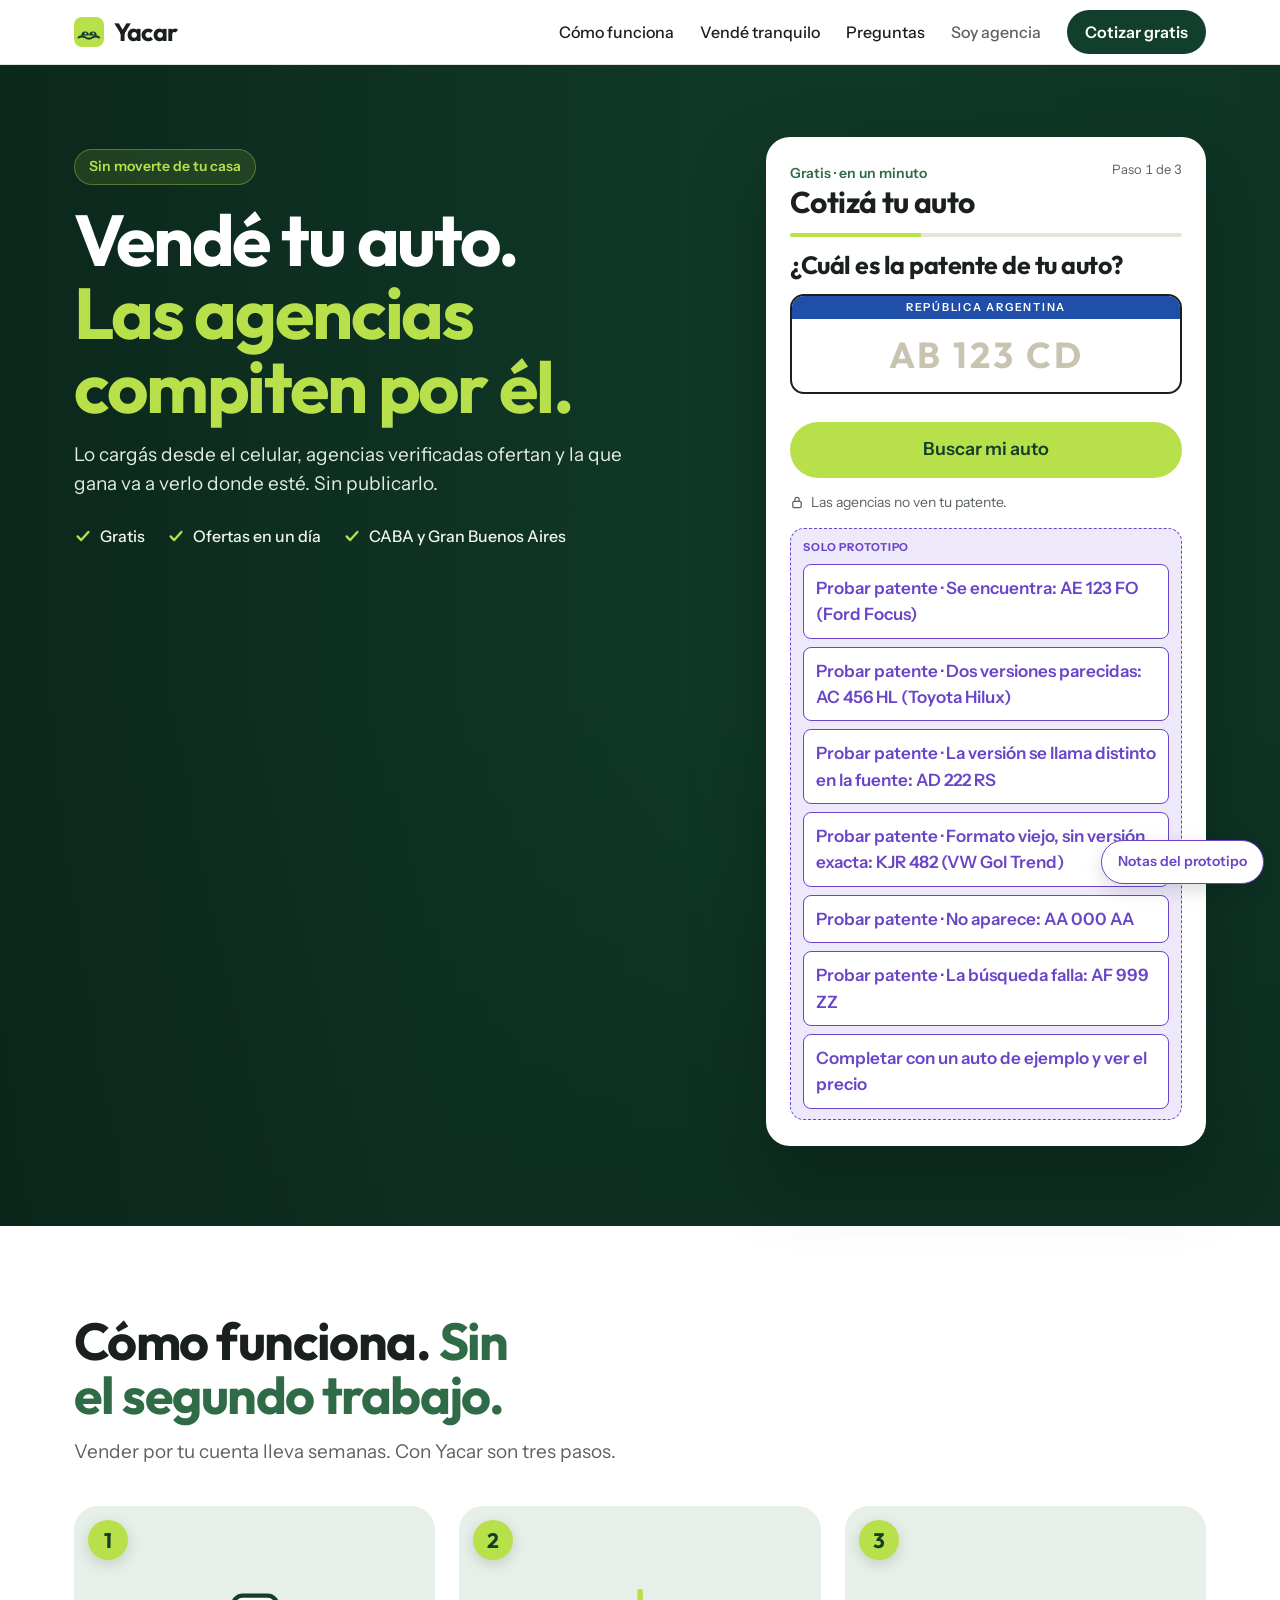
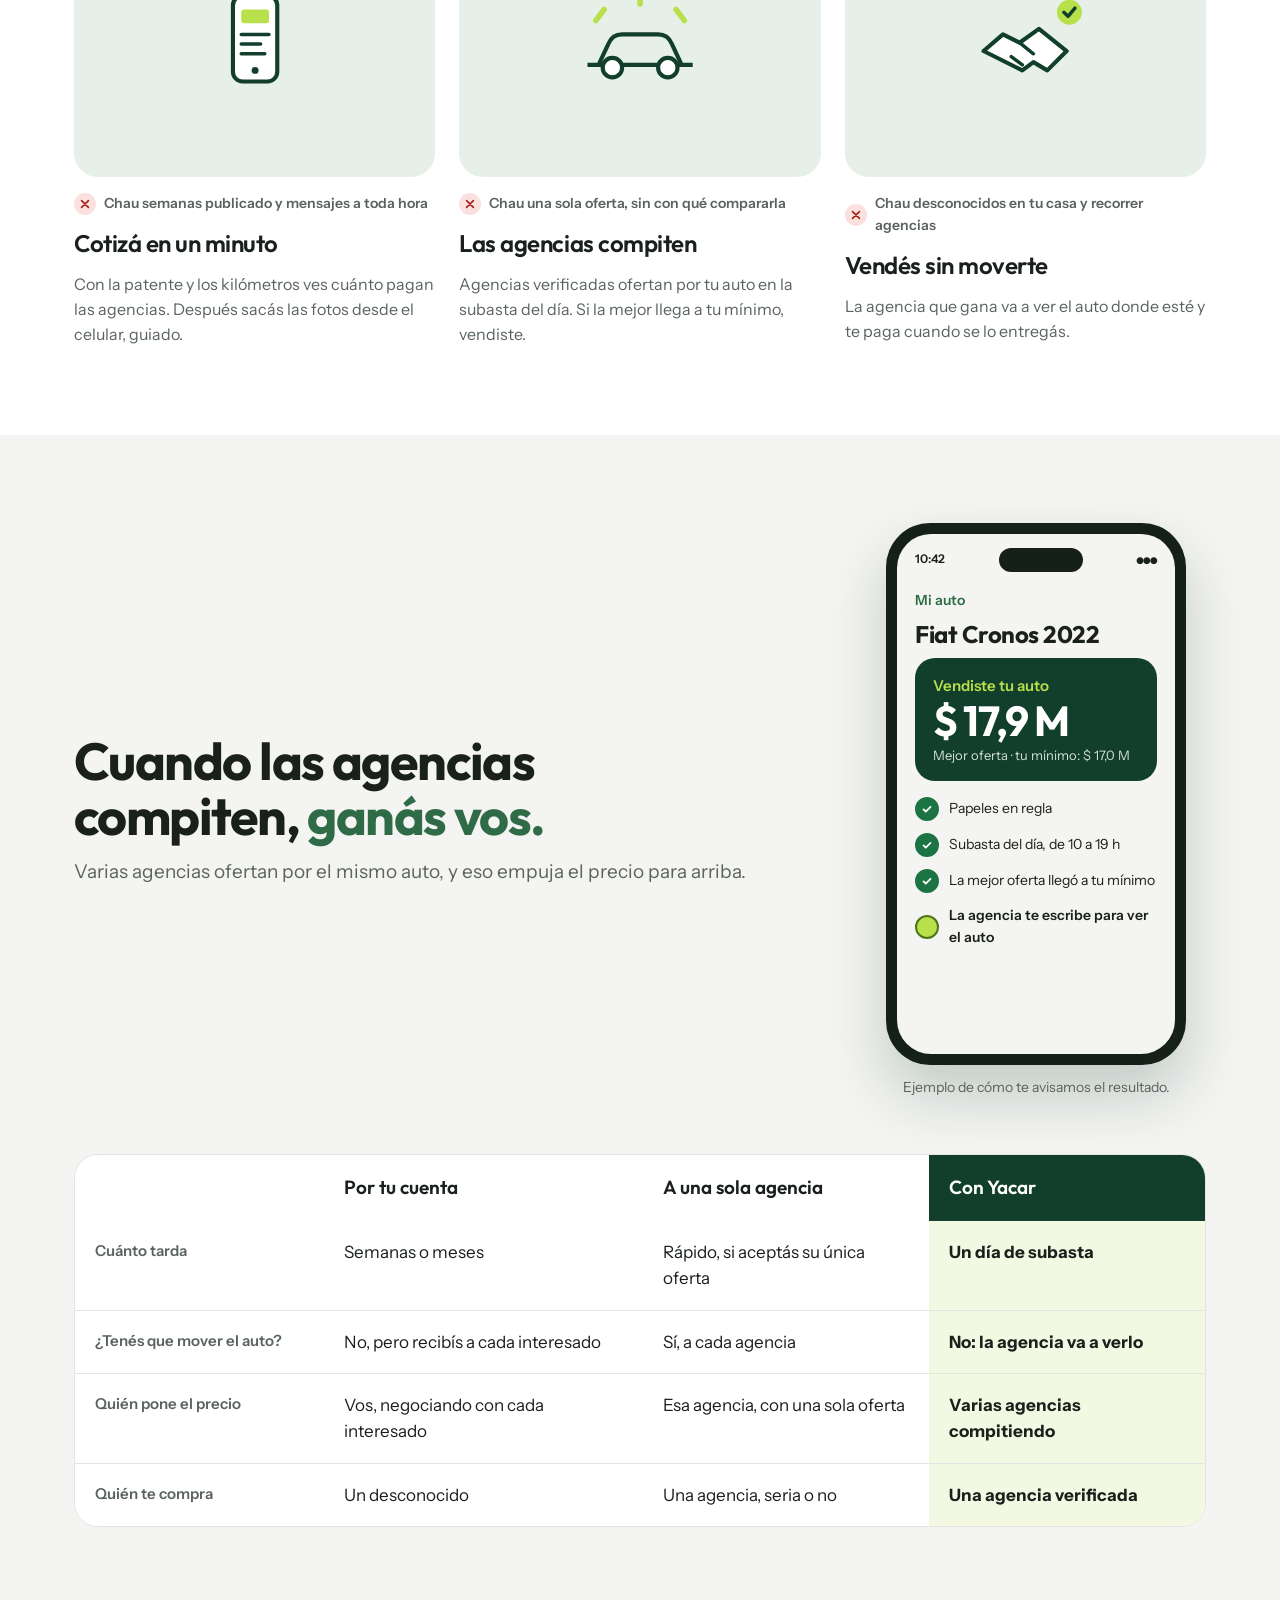
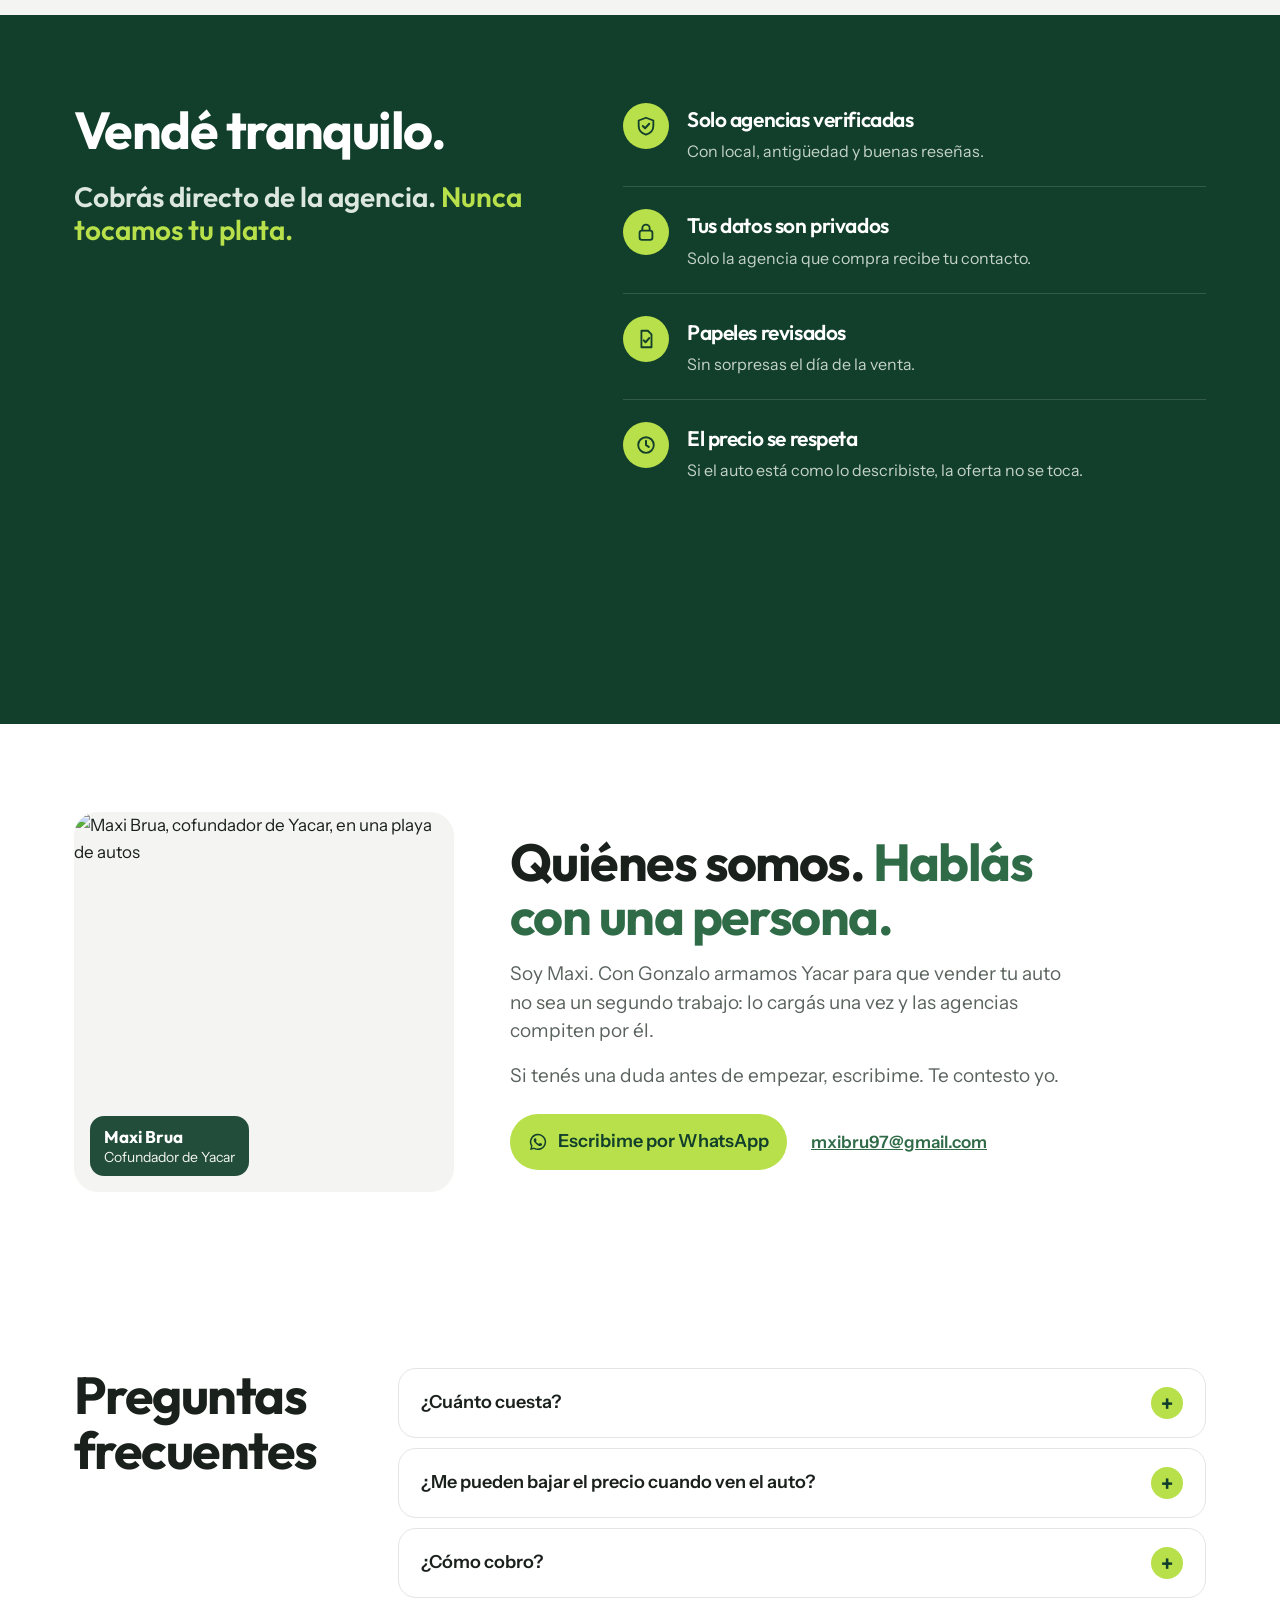
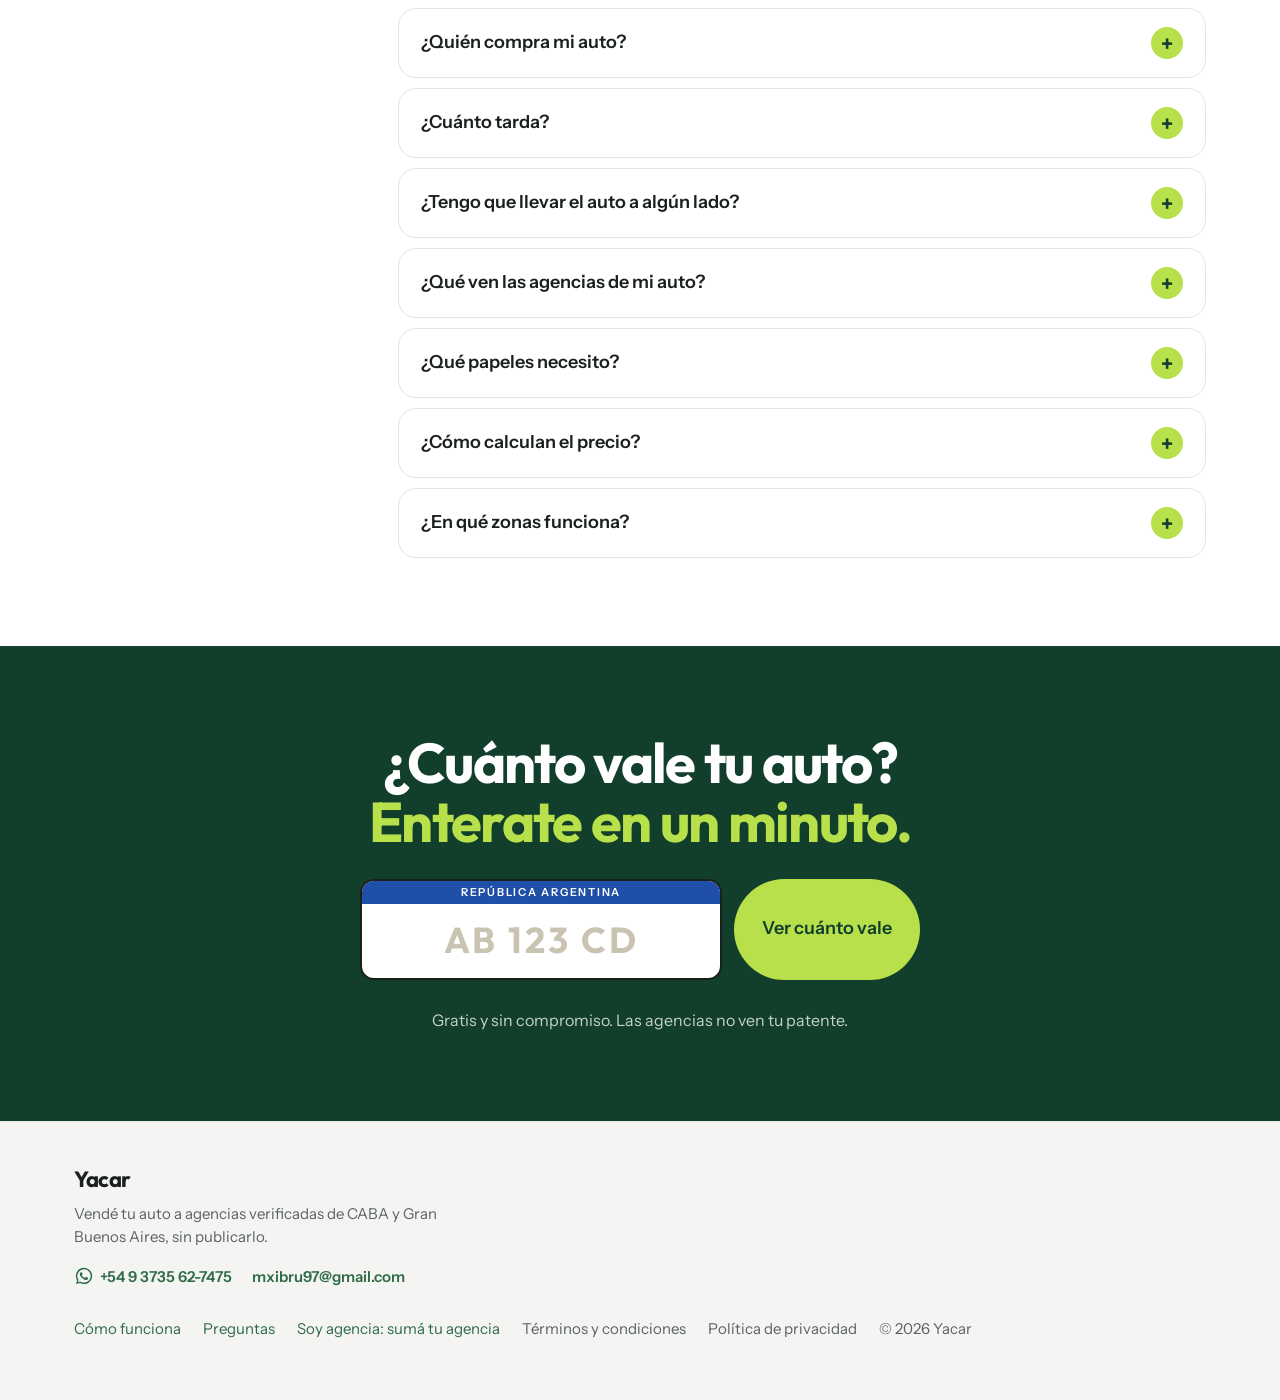
==== public/v2/index.html @ 58138c71 "Web v2 en /v2: fotos aparte, Quiénes somos con contacto, barra fija y medición La v1 (yacar-web.verc" ====
<!doctype html>
<html lang="es">
<head>
<meta charset="utf-8">
<meta name="viewport" content="width=device-width,initial-scale=1,viewport-fit=cover">
<title>Yacar · Vendé tu auto</title>
<!-- 20/10: lo que muestra WhatsApp al mandar el link (og.jpg está en public/ del repo yacar-web, armada con la foto del hero) -->
<meta name="description" content="Cargás tu auto desde el celular, agencias verificadas ofertan y la que gana va a verlo donde esté. Sin publicarlo.">
<meta property="og:type" content="website">
<meta property="og:title" content="Yacar · Vendé tu auto. Las agencias compiten por él.">
<meta property="og:description" content="Cargás tu auto desde el celular, agencias verificadas ofertan y la que gana va a verlo donde esté. Sin publicarlo.">
<meta property="og:image" content="https://yacar-web.vercel.app/og.jpg">
<meta property="og:image:width" content="1200">
<meta property="og:image:height" content="630">
<meta name="twitter:card" content="summary_large_image">
<!-- ARCHIVO ARMADO: lo genera app/build.py juntando app/src/. No editarlo a mano: se pisa en el próximo build. -->
<!-- Web de Yacar (v6, 11/10/2026): vendedor + agencias en un solo archivo. El lado agencias está al final (template tplAg + <yacar-agencias>), se entra con "Soy agencia" (#agencias).
     Web del vendedor (v5, 10/10/2026): una sola página. Inicio = landing (D-28) con el cotizador; "Quiero vender mi auto" sigue con el flujo completo
     (registro, datos, fotos, estado, papeles, revisión, precio, confirmación, Mi auto). Revisión, subasta y ofertas están simuladas.
     Se abre con doble clic. Motor de precios = motor-de-precios/ (Python) y su versión en JavaScript dentro de src/vendedor/vendedor.js. -->
<link rel="preconnect" href="https://fonts.googleapis.com">
<link rel="preconnect" href="https://fonts.gstatic.com" crossorigin>
<link rel="stylesheet" href="https://fonts.googleapis.com/css2?family=Outfit:wght@500;600;700&family=Instrument+Sans:wght@400;500;600&display=swap">
<style>
/* Layout: una sola página. Arriba, banda azul con el titular y la tarjeta del cotizador; debajo, cómo funciona, comparación, seguridad y preguntas.
   Al seguir después del primer precio, la página pasa a modo "carga": encabezado + una tarjeta centrada con la barra de avance.
   Estética: marca Yacar, paleta verde yacaré (11/10/2026): verde oscuro + lima. Desde el 15/10/2026, al estilo de chejefe.com: fondo blanco y gris neutro,
   Outfit para títulos y cifras, Instrument Sans para el texto, botones redondos y tarjetas con esquinas grandes. */
:root{
  color-scheme:light;
  /* 15/10/2026: estética al estilo chejefe.com (pedido de Gonzalo): blanco y gris neutro, Outfit + Instrument Sans, mismos verdes de Yacar */
  --bg:#FFFFFF; --surface:#FFFFFF; --sunk:#F4F4F2; --ink:#1A201C; --muted:#5A635E; --line:#E4E5E1; --field:#CDD0CA;
  --brand:#123F2C; --brand-ink:#F3F5F1; --brand-muted:#C4D3C6; --brand-link:#DCE7DD;
  --accent:#123F2C; --accent-2:#2F6B47; --accent-soft:#E6F0E8;
  --cta:#B8E04A; --cta-ink:#123F2C; --cta-hover:#C9EC66; --mark:#4D7518;
  --ok:#1C7444; --ok-soft:#DDF1E5; --warn:#8A5300; --warn-soft:#FBEBD2; --bad:#A3261B; --bad-soft:#FBE1DE;
  --proto:#6A45C9; --proto-soft:#EEE8FB;
  --f-display:"Outfit","Barlow Semi Condensed",system-ui,sans-serif;
  --f-body:"Instrument Sans",system-ui,"Segoe UI",sans-serif;
  --r:12px; --r-card:24px;
}
*{box-sizing:border-box}
body{margin:0;background:var(--bg);color:var(--ink);font-family:var(--f-body);font-size:17px;line-height:1.55}
h1,h2,h3{font-family:var(--f-display);text-wrap:balance;margin:0;letter-spacing:-.02em}
button,input,select,textarea{font:inherit;color:inherit}
a{color:var(--accent)}a:hover{color:var(--accent-2)}
:focus-visible{outline:3px solid var(--cta);outline-offset:2px}
.wrap{max-width:1180px;margin:0 auto;padding-inline:24px}
@media (max-width:480px){.wrap{padding-inline:16px}}

/* encabezado (15/10): blanco, logo a la izquierda; en el celular, menú */
.site{background:rgba(255,255,255,.96);color:var(--ink);position:sticky;top:0;z-index:40;border-bottom:1px solid var(--line);backdrop-filter:saturate(1.4) blur(8px)}
html{scroll-padding-top:76px}
.site .wrap{min-height:64px;display:flex;align-items:center;justify-content:space-between;gap:12px 28px}
.logo{color:var(--ink);text-decoration:none;display:flex;align-items:center;gap:10px;font-family:var(--f-display);font-weight:700;font-size:25px;letter-spacing:-.02em;min-height:44px}
.logo:hover{color:var(--ink)}
.site nav{display:flex;align-items:center;gap:6px 26px;font-size:16px}
.site nav a{color:var(--ink);text-decoration:none;padding:10px 0;font-weight:500}
.site nav a:hover{color:var(--accent-2)}
.site nav a.soyag{color:var(--muted)}
.site nav a.navcta{background:var(--brand);color:#fff;border-radius:999px;padding:10px 18px;font-weight:600}
.site nav a.navcta:hover{background:var(--accent-2);color:#fff}
.menubtn{display:none;appearance:none;border:1px solid var(--line);background:var(--surface);color:var(--ink);border-radius:999px;width:44px;height:44px;place-items:center;cursor:pointer}
.site .salir{color:var(--ink);font-size:16px;font-weight:500;text-decoration:none;min-height:44px;display:inline-flex;align-items:center;padding:0 16px;border:1px solid var(--line);border-radius:999px}
@media (max-width:860px){
  .menubtn{display:grid}
  body.en-flujo .menubtn{display:none}
  .site nav{position:absolute;left:0;right:0;top:100%;background:var(--surface);border-bottom:1px solid var(--line);box-shadow:0 18px 30px rgba(20,30,25,.08);flex-direction:column;align-items:stretch;gap:0;padding:6px 16px 16px;display:none}
  .site.abierto nav:not([hidden]){display:flex}
  .site nav a{padding:14px 4px;border-bottom:1px solid var(--line);font-size:17px}
  .site nav a.navcta{margin-top:12px;text-align:center;border-bottom:0;padding:14px}
}

/* inicio: foto del auto bajo el verde de Yacar, propuesta de valor arriba y la patente enseguida */
/* 20/10: foto del hero nueva (Gemini, gwyv1p: un vecino con su auto en una calle arbolada) y velo más liviano para que se vea:
   oscuro a la izquierda, donde va el texto, y más claro en el medio, donde está la persona. */
.hero{position:relative;color:#fff;background:linear-gradient(90deg,rgba(10,38,26,.92) 0%,rgba(13,46,32,.78) 34%,rgba(13,46,32,.38) 58%,rgba(13,46,32,.62) 100%),linear-gradient(180deg,rgba(12,42,29,0) 55%,rgba(12,42,29,.75) 100%),var(--fotohero) center 45%/cover no-repeat var(--brand)}
:root{--fotohero:url("/v2/img/hero.jpg")}
.hero .wrap{display:grid;grid-template-columns:minmax(0,1.1fr) minmax(0,440px);grid-template-rows:auto 1fr;grid-template-areas:"copy card" "bajo card";column-gap:56px;align-items:start;padding-block:72px 80px}
.herocopy{grid-area:copy;display:flex;flex-direction:column;gap:18px;padding-top:12px}
#slotHero{grid-area:card;min-width:0}
.herobajo{grid-area:bajo;align-self:start;display:flex;flex-direction:column;gap:14px;margin-top:26px}
.hero-pill{margin:0;align-self:flex-start;font-size:14px;font-weight:600;color:var(--cta);background:rgba(184,224,74,.12);border:1px solid rgba(184,224,74,.35);border-radius:999px;padding:6px 14px}
.hero h1{font-size:clamp(40px,6vw,72px);line-height:1.02;font-weight:700;letter-spacing:-.03em;color:#fff;max-width:13ch}
.hero h1 span{display:block;color:var(--cta)}
.hero-sub{margin:0;font-size:19px;line-height:1.5;color:#E3ECE5;max-width:44ch}
.ticks{list-style:none;margin:0;padding:0;display:flex;flex-wrap:wrap;gap:8px 22px;font-size:16px;font-weight:500;color:#F1F5F2}
.ticks li{display:flex;align-items:center;gap:8px}
.nota24{font-size:14px;color:#C6D4CA;margin:0;max-width:52ch}
@media (max-width:860px){
  .hero{background-image:linear-gradient(180deg,rgba(13,46,32,.84) 0%,rgba(13,46,32,.70) 28%,rgba(12,42,29,.92) 58%,rgba(12,42,29,.97) 100%),var(--fotohero);background-position:center top,24% top;background-size:auto,auto 540px;background-repeat:no-repeat}
  .hero .wrap{grid-template-columns:minmax(0,1fr);grid-template-areas:"copy" "card" "bajo";padding-block:22px 36px;row-gap:18px}
  .herocopy{gap:10px;padding-top:0;text-align:left}
  .hero-pill{font-size:13px;padding:4px 12px}
  .hero h1{font-size:38px;max-width:none}
  .hero-sub{font-size:16px}
  .herobajo{margin-top:6px}
  .cotizador .cot-top h2{display:none}
  .cotizador .cot-top{align-items:center}
}

/* tarjeta de la app (la misma en el inicio y en la carga) */
.card{background:var(--surface);color:var(--ink);border-radius:16px;overflow:hidden;min-width:0;box-shadow:0 24px 60px rgba(4,12,28,.30)}
.flujo .card{box-shadow:0 12px 36px rgba(8,18,40,.10);border:1px solid var(--line)}
.cardtop{display:flex;justify-content:space-between;align-items:center;gap:12px;padding:16px 24px 0;font-size:14px;color:var(--muted);font-variant-numeric:tabular-nums}
.cardtop b{color:var(--ink);font-weight:600}
.prog{height:4px;background:#E7E3D6;margin:12px 24px 0;border-radius:2px;overflow:hidden}
.prog i{display:block;height:100%;background:var(--cta);transition:width .3s}
.flujo{padding-block:32px 64px}
.flujo .wrap{max-width:640px}
.screen{padding:22px 24px 26px;display:flex;flex-direction:column;gap:16px}
.flujo .screen{min-height:460px}
.screen h2{font-size:30px;line-height:1.05;font-weight:700}
.lead{color:var(--muted);margin:0}
.kicker{font-size:12px;letter-spacing:.08em;text-transform:uppercase;color:var(--muted);font-weight:600}

/* botones y campos */
.btn,.cta{appearance:none;border:0;border-radius:var(--r);padding:14px 18px;min-height:48px;font-weight:600;font-size:18px;cursor:pointer;background:var(--cta);color:var(--cta-ink);text-decoration:none;display:inline-flex;align-items:center;justify-content:center;gap:8px}
.btn{width:100%}
.btn:hover,.cta:hover{background:var(--cta-hover);color:var(--cta-ink)}
.btn[disabled]{opacity:.45;cursor:not-allowed}
.btn.sec{background:transparent;color:var(--ink);border:1px solid var(--line);font-size:16px}
.btn.sec:hover{border-color:var(--accent);background:var(--sunk)}
.btn.link{background:none;color:var(--accent-2);padding:6px 0;width:auto;min-height:0;font-size:15px}
.actions{margin-top:auto;display:flex;flex-direction:column;gap:10px}
label.f{display:flex;flex-direction:column;gap:6px;font-weight:500;font-size:15px}
input[type=text],input[type=email],input[type=tel],input[type=number],select{width:100%;padding:12px 14px;border:1px solid var(--field);border-radius:8px;background:var(--surface);font-size:17px;min-height:48px}
input:focus,select:focus,textarea:focus{border-color:var(--accent)}
select:disabled{background:var(--sunk);color:var(--muted)}
.hint{font-size:13px;color:var(--muted);font-weight:400}
.err{font-size:13px;color:var(--bad)}

.cotizador{gap:14px}
.cot-top{display:flex;justify-content:space-between;align-items:flex-start;gap:12px}
.cot-top h2{margin-top:2px}
.miniprog{height:4px;background:#E7E3D6;border-radius:2px;overflow:hidden}
.miniprog i{display:block;height:100%;background:var(--cta);transition:width .3s}
.elegido{display:flex;justify-content:space-between;align-items:center;gap:10px;background:var(--bg);border-radius:8px;padding:6px 12px;font-size:15px}
.elegido span{min-width:0;font-weight:500}
.cotizador h3{font-size:21px;font-weight:600}
/* patente primero (12/10): el campo es una patente Mercosur y el auto encontrado va en una tarjeta */
.placa{display:block;border:2.5px solid var(--ink);border-radius:10px;overflow:hidden;background:var(--surface);cursor:text}
.placa:focus-within{border-color:var(--accent-2);box-shadow:0 0 0 3px var(--accent-soft)}
.placa .banda{display:block;background:#1F4FA8;color:#fff;font-size:11px;letter-spacing:.16em;text-align:center;padding:3px 0;font-weight:600}
.placa input[type=text]{border:0;border-radius:0;outline:0;min-height:0;padding:8px 10px 10px;text-align:center;font-family:var(--f-display);font-weight:700;font-size:40px;letter-spacing:.12em;text-transform:uppercase;color:var(--ink);background:transparent}
.placa input::placeholder{color:#C9C3B2}
.placa input[readonly]{color:var(--muted)}
.privacidad{display:flex;gap:7px;align-items:flex-start;margin:0;font-size:14px}
.privacidad svg{flex:none;margin-top:3px}
.pat-auto{display:flex;gap:12px;align-items:center;background:var(--bg);border-radius:12px;padding:12px 14px}
.pat-auto .ic{width:46px;height:46px;border-radius:50%;background:var(--brand);display:grid;place-items:center;flex:none}
.pat-auto b{display:block;font-family:var(--f-display);font-size:22px;font-weight:700;line-height:1.1}
.pat-auto small{display:block;color:var(--muted);font-size:15px;margin-top:2px}
.qcard .btn.sec{padding-block:12px}   /* la clase .sec de las secciones del inicio le agrega 48px arriba y abajo */
.opciones{display:grid;grid-template-columns:repeat(2,minmax(0,1fr));gap:8px}
.opciones .chip{width:100%;text-align:left;align-self:stretch;font-size:16px}
.opciones.largas{max-height:340px;overflow-y:auto;padding-right:4px}
.opciones.anios{grid-template-columns:repeat(4,minmax(0,1fr))}
.opciones.anios .chip{text-align:center;font-variant-numeric:tabular-nums;padding-inline:4px}
.opciones.lista{grid-template-columns:minmax(0,1fr);max-height:340px;overflow-y:auto;padding-right:4px}
.opciones.lista .chip{font-size:15px}
/* tarjetas de preguntas (v5.2) */
.qscreen{gap:14px}
.qhead{display:flex;justify-content:space-between;align-items:center;gap:12px}
.qdots{display:flex;gap:6px}
.qdots i{flex:1;height:5px;border-radius:3px;background:var(--line);transition:background .3s}
.qdots i.on{background:var(--cta)}
.qdots i.now{background:var(--brand)}
.qcard{display:flex;flex-direction:column;gap:14px}
.qcard h3{font-size:25px;font-weight:700;line-height:1.15}
.qops{display:flex;flex-direction:column;gap:10px}
.qopt{appearance:none;text-align:left;border:1.5px solid var(--line);background:var(--surface);border-radius:12px;padding:14px 16px;min-height:54px;font-size:17px;font-weight:500;cursor:pointer;display:flex;align-items:center;justify-content:space-between;gap:12px;transition:border-color .15s,background .15s,transform .1s}
@media (hover:hover){body:not(.quieto) .qopt:hover{border-color:var(--accent)}}
.qopt:active{transform:scale(.99)}
.qopt.sel{border-color:var(--accent);background:var(--accent-soft)}
.qopt.sel::after{content:"";flex:none;width:22px;height:22px;border-radius:50%;background:var(--cta) url("data:image/svg+xml,%3Csvg xmlns='http://www.w3.org/2000/svg' viewBox='0 0 20 20'%3E%3Cpath d='M5 10.5l3.2 3.2L15 7' stroke='%23123F2C' stroke-width='2.4' fill='none' stroke-linecap='round' stroke-linejoin='round'/%3E%3C/svg%3E") center/16px no-repeat}
.qops.largas{display:grid;grid-template-columns:repeat(2,minmax(0,1fr));max-height:360px;overflow-y:auto;padding-right:4px}
.qops.largas .qopt{font-size:15px;min-height:48px;padding:10px 12px}
.qextra{display:flex;flex-direction:column;gap:10px;border-top:1px solid var(--line);padding-top:14px}
.entra-fwd{animation:entraFwd .38s cubic-bezier(.2,.7,.2,1) both}
.entra-back{animation:entraBack .38s cubic-bezier(.2,.7,.2,1) both}
.sale-fwd{animation:saleFwd .2s ease-in forwards}
.sale-back{animation:saleBack .2s ease-in forwards}
@keyframes saleFwd{to{opacity:0;transform:translateX(-36px)}}
@keyframes saleBack{to{opacity:0;transform:translateX(36px)}}
.entra-fade{animation:entraFade .35s ease both}
@keyframes entraFwd{from{opacity:0;transform:translateX(40px)}to{opacity:1;transform:none}}
@keyframes entraBack{from{opacity:0;transform:translateX(-40px)}to{opacity:1;transform:none}}
@keyframes entraFade{from{opacity:0;transform:translateY(8px)}to{opacity:1;transform:none}}
/* carga del precio (v5.2) */
.cargando{min-height:380px;justify-content:center;align-items:center;text-align:center;gap:18px}
.cargando h2{font-size:28px}
.ruta{width:min(240px,80%);height:40px;position:relative;border-bottom:3px dashed var(--field)}
.autito{position:absolute;bottom:-3px;left:0;animation:manejar 1.3s ease-in-out infinite alternate}
@keyframes manejar{from{left:0}to{left:calc(100% - 46px)}}
.pasoscarga{list-style:none;margin:0;padding:0;display:flex;flex-direction:column;gap:10px;text-align:left}
.pasoscarga li{display:flex;align-items:center;gap:10px;font-size:16px;opacity:0;animation:aparece .45s ease forwards}
.pasoscarga li::before{content:"";flex:none;width:20px;height:20px;border-radius:50%;background:var(--cta) url("data:image/svg+xml,%3Csvg xmlns='http://www.w3.org/2000/svg' viewBox='0 0 20 20'%3E%3Cpath d='M5 10.5l3.2 3.2L15 7' stroke='%23123F2C' stroke-width='2.4' fill='none' stroke-linecap='round' stroke-linejoin='round'/%3E%3C/svg%3E") center/14px no-repeat}
@keyframes aparece{from{opacity:0;transform:translateY(6px)}to{opacity:1;transform:none}}
.barracarga{width:min(260px,85%);height:6px;border-radius:3px;background:#E7E3D6;overflow:hidden}
.barracarga i{display:block;height:100%;width:0;background:var(--cta);animation:llenar 4.2s ease-out forwards}
@keyframes llenar{to{width:100%}}
@media (prefers-reduced-motion:reduce){.sale-fwd,.sale-back,.entra-fwd,.entra-back,.entra-fade,.autito{animation:none}.pasoscarga li{opacity:1;animation:none}.barracarga i{animation:none;width:100%}}
/* precio */
.range{background:var(--sunk);border:1px solid var(--line);border-radius:12px;padding:16px;display:flex;flex-direction:column;gap:12px}
.range .nums{display:flex;justify-content:space-between;align-items:baseline;gap:8px;font-family:var(--f-display);font-weight:700;font-size:26px;font-variant-numeric:tabular-nums}
.range .nums small{font-family:var(--f-body);font-size:12px;color:var(--muted);font-weight:500;display:block}
.track{position:relative;height:12px;border-radius:6px;background:var(--line)}
.track .ghost{position:absolute;top:0;bottom:0;border-radius:6px;background:var(--accent-soft)}
.track .band{position:absolute;top:0;bottom:0;border-radius:6px;background:var(--cta);transition:left .5s,width .5s}
.track .pin{position:absolute;top:-5px;width:3px;height:22px;background:var(--ink);border-radius:2px}
.phrase{font-size:17px;margin:0}
.fine{font-size:13px;color:var(--muted);margin:0}
.meter{display:flex;gap:4px}
.meter i{flex:1;height:6px;border-radius:3px;background:var(--line)}
.meter i.on{background:var(--cta)}
.sug{font-family:var(--f-display);font-weight:700;font-size:52px;line-height:1;font-variant-numeric:tabular-nums;color:var(--accent)}
details.why{border-top:1px solid var(--line);padding-top:10px}
details.why summary{cursor:pointer;color:var(--accent-2);font-weight:600;font-size:15px}
details.why p{font-size:14px;color:var(--muted);margin:.5em 0 0}

/* fotos */
.grid2{display:grid;grid-template-columns:repeat(2,minmax(0,1fr));gap:10px}
@media (min-width:560px){.flujo .grid2{grid-template-columns:repeat(3,minmax(0,1fr))}}
.shot{position:relative;border:1.5px dashed var(--field);border-radius:10px;aspect-ratio:4/3;max-width:100%;display:flex;flex-direction:column;justify-content:flex-end;padding:8px;overflow:hidden;background:var(--sunk);cursor:pointer}
.shot:hover{border-color:var(--accent)}
.shot.done{border-style:solid;border-color:var(--ok)}
.shot img,.shot svg.ph{position:absolute;inset:0;width:100%;height:100%;object-fit:cover}
.shot b{position:relative;font-size:13px;background:var(--surface);padding:2px 6px;border-radius:5px;align-self:flex-start}
.shot em{position:relative;font-style:normal;font-size:11px;color:var(--muted);background:var(--surface);padding:0 6px;border-radius:5px;align-self:flex-start;margin-top:3px}
.shot input{position:absolute;inset:0;opacity:0;cursor:pointer}
.ok-tag{position:absolute;top:6px;right:6px;background:var(--ok);color:var(--surface);border-radius:50%;width:22px;height:22px;display:grid;place-items:center;font-size:13px;font-weight:700}

/* preguntas */
.q{border:1px solid var(--line);border-radius:12px;padding:14px;display:flex;flex-direction:column;gap:10px}
.q.ans{border-color:var(--accent)}
.q h3{font-size:20px;font-weight:600}
.opt{display:flex;gap:10px;align-items:flex-start;padding:11px 12px;border:1px solid var(--line);border-radius:8px;cursor:pointer}
@media (hover:hover){body:not(.quieto) .opt:hover{border-color:var(--accent)}}
.opt input{margin-top:4px;accent-color:var(--accent)}
.opt:has(input:checked){border-color:var(--accent);background:var(--accent-soft)}
.cnt{display:flex;align-items:center;justify-content:space-between;gap:10px;padding:6px 0}
.cnt span{min-width:0}
.stepper{display:flex;align-items:center;gap:6px;flex:none}
.stepper button{width:40px;height:40px;border-radius:8px;border:1px solid var(--line);background:var(--surface);cursor:pointer;font-weight:700}
.stepper output{width:22px;text-align:center;font-variant-numeric:tabular-nums;font-weight:600}
.chip{align-self:flex-start;border:1px solid var(--line);background:var(--surface);border-radius:8px;padding:9px 14px;min-height:44px;font-size:15px;font-weight:500;cursor:pointer}
@media (hover:hover){body:not(.quieto) .chip:hover{border-color:var(--accent);background:var(--sunk)}}
.chip[aria-pressed="true"]{background:var(--accent-soft);border-color:var(--accent);color:var(--ink)}
.count{font-size:13px;color:var(--muted);font-variant-numeric:tabular-nums}
.sub{border-left:3px solid var(--accent-soft);padding-left:12px;display:flex;flex-direction:column;gap:8px}
.sub-t{margin:0;font-size:14px;font-weight:600}
textarea{width:100%;padding:12px;border:1px solid var(--field);border-radius:8px;background:var(--surface);font-size:16px;min-height:72px;resize:vertical}
.dmg{border-top:1px solid var(--line);padding-top:10px;display:flex;flex-direction:column;gap:8px}
.dmg .top{display:flex;justify-content:space-between;gap:10px;align-items:center}
.row2{display:grid;grid-template-columns:repeat(2,minmax(0,1fr));gap:8px}
.chips{display:flex;flex-wrap:wrap;gap:8px}
.check{display:flex;gap:10px;align-items:flex-start;font-size:15px}
.check input{margin-top:4px;width:18px;height:18px;accent-color:var(--accent);flex:none}
.money{display:flex;align-items:center;border:1px solid var(--field);border-radius:8px;overflow:hidden;background:var(--surface)}
.money span{padding:0 12px;color:var(--muted)}
.money input{border:0;border-radius:0}

/* avisos */
.note{border-radius:10px;padding:12px 14px;font-size:15px;margin:0}
.note.ok{background:var(--ok-soft)}
.note.warn{background:var(--warn-soft)}
.note.bad{background:var(--bad-soft)}
.note.info{background:var(--accent-soft)}

/* ficha y pasos */
.ficha{border:1px solid var(--line);border-radius:12px;overflow:hidden}
.ficha header{background:var(--sunk);padding:10px 14px;display:flex;justify-content:space-between;gap:8px;font-size:13px;color:var(--muted)}
.ficha dl{margin:0;padding:10px 14px;display:grid;grid-template-columns:auto 1fr;gap:6px 14px;font-size:15px}
.ficha dt{color:var(--muted)}
.ficha dd{margin:0;min-width:0}
.odo{display:inline-flex;gap:2px;font-family:var(--f-display);font-weight:600;font-variant-numeric:tabular-nums}
.odo b{background:var(--ink);color:var(--surface);border-radius:3px;padding:0 4px;font-weight:600}
.steps3{display:grid;gap:12px;margin:0;padding:0;list-style:none;counter-reset:s}
.steps3 li{display:grid;grid-template-columns:32px 1fr;gap:12px;align-items:start}
.steps3 li::before{counter-increment:s;content:counter(s);width:32px;height:32px;border-radius:50%;background:var(--brand);color:var(--cta);display:grid;place-items:center;font-weight:700;font-family:var(--f-display);font-size:16px}
.tl{list-style:none;margin:0;padding:0;display:flex;flex-direction:column}
.tl li{display:grid;grid-template-columns:22px 1fr;gap:12px;padding-bottom:16px;position:relative}
.tl li::before{content:"";width:14px;height:14px;border-radius:50%;border:2px solid var(--line);background:var(--surface);margin-top:5px;z-index:1}
.tl li::after{content:"";position:absolute;left:8px;top:21px;bottom:0;width:2px;background:var(--line)}
.tl li:last-child::after{display:none}
.tl li.done::before{background:var(--ok);border-color:var(--ok)}
.tl li.now::before{border-color:var(--mark);background:var(--cta)}
.tl b{display:block}
.tl small{color:var(--muted)}

/* simulaciones del prototipo */
.proto{border:1.5px dashed var(--proto);background:var(--proto-soft);border-radius:10px;padding:10px 12px;display:flex;flex-direction:column;gap:8px}
.proto .tag{font-size:11px;letter-spacing:.08em;text-transform:uppercase;color:var(--proto);font-weight:700}
.proto button{appearance:none;border:1px solid var(--proto);background:var(--surface);color:var(--proto);border-radius:8px;padding:10px 12px;font-weight:600;cursor:pointer;text-align:left}

/* secciones del inicio (15/10): títulos grandes, tarjetas blancas con borde fino y esquinas redondeadas */
.sec{padding-block:88px}
.sec.gris{background:var(--sunk)}
.sec h2.big{font-size:clamp(32px,4.4vw,52px);font-weight:700;line-height:1.05;letter-spacing:-.03em;max-width:20ch}
.sec h2.big span{color:var(--accent-2)}
.sec .intro{display:flex;flex-direction:column;gap:14px;max-width:720px;margin-bottom:40px}
.sec .intro p{margin:0;color:var(--muted);font-size:19px}
.problema h2.big{margin-bottom:40px;max-width:16ch}
.tarjetas{display:grid;grid-template-columns:repeat(3,minmax(0,1fr));gap:18px}
.tarjetas.cuatro{grid-template-columns:repeat(4,minmax(0,1fr))}
.tarj{background:var(--surface);border:1px solid var(--line);border-radius:var(--r-card);padding:26px 24px;display:flex;flex-direction:column;gap:10px}
.tarj .ico{width:46px;height:46px;border-radius:50%;background:var(--sunk);color:var(--brand);display:grid;place-items:center;margin-bottom:8px}
.gris .tarj .ico{background:var(--accent-soft)}
.tarj h3{font-size:20px;font-weight:600;letter-spacing:-.01em}
.tarj p{margin:0;color:var(--muted);font-size:16px}
.pasos{list-style:none;margin:0;padding:0;display:grid;grid-template-columns:repeat(3,minmax(0,1fr));gap:18px}
.pasos li{background:var(--surface);border:1px solid var(--line);border-radius:var(--r-card);padding:30px 26px;display:flex;flex-direction:column;gap:10px}
.pasos .n{font-family:var(--f-display);font-weight:700;font-size:56px;line-height:1;letter-spacing:-.04em;color:var(--brand);margin-bottom:12px}
.pasos h3{font-size:22px;font-weight:600}
.pasos p{margin:0;color:var(--muted);font-size:16px}
/* la subasta: texto + celular de ejemplo */
.subasta{display:grid;grid-template-columns:minmax(0,1fr) 340px;gap:24px 64px;align-items:center;margin-bottom:56px}
.subasta .intro{margin-bottom:0}
.celu{margin:0;display:flex;flex-direction:column;align-items:center;gap:12px}
.celu figcaption{font-size:14px;color:var(--muted)}
.celu-marco{width:300px;border-radius:44px;background:#16201B;padding:11px;box-shadow:0 30px 60px rgba(18,63,44,.22)}
.celu-pant{background:var(--sunk);border-radius:34px;padding:14px 18px 22px;display:flex;flex-direction:column;gap:10px;min-height:520px}
.celu-top{display:flex;justify-content:space-between;align-items:center;font-size:12px;font-weight:600;color:var(--ink)}
.celu-isla{width:84px;height:24px;border-radius:999px;background:#16201B}
.celu-top span:last-child{letter-spacing:-.1em;font-size:9px}
.celu-k{margin:8px 0 0;font-size:14px;font-weight:600;color:var(--accent-2)}
.celu-auto{margin:0;font-family:var(--f-display);font-size:24px;font-weight:700;letter-spacing:-.02em;line-height:1.1}
.celu-ok{background:var(--brand);color:#fff;border-radius:20px;padding:16px 18px;display:flex;flex-direction:column;gap:2px}
.celu-ok b{font-size:15px;font-weight:600;color:var(--cta)}
.celu-num{font-family:var(--f-display);font-size:42px;font-weight:700;letter-spacing:-.03em;line-height:1.05}
.celu-ok small{font-size:13px;color:#D3E0D6}
.celu-tl{list-style:none;margin:6px 0 0;padding:0;display:flex;flex-direction:column;gap:12px;font-size:14px}
.celu-tl li{display:flex;align-items:center;gap:10px}
.celu-tl li::before{content:"";flex:none;width:20px;height:20px;border-radius:50%;border:2px solid var(--line);background:var(--surface)}
.celu-tl li.hecho::before{background:var(--ok) url("data:image/svg+xml,%3Csvg xmlns='http://www.w3.org/2000/svg' viewBox='0 0 20 20'%3E%3Cpath d='M5 10.5l3.2 3.2L15 7' stroke='white' stroke-width='2.6' fill='none' stroke-linecap='round' stroke-linejoin='round'/%3E%3C/svg%3E") center/14px no-repeat;border-color:var(--ok)}
.celu-tl li.ahora{font-weight:600}
.celu-tl li.ahora::before{background:var(--cta);border-color:var(--mark)}
/* comparación */
.tablabox{overflow-x:auto;border:1px solid var(--line);border-radius:var(--r-card)}
table.cmp{border-collapse:collapse;width:100%;min-width:720px;background:var(--surface)}
table.cmp th,table.cmp td{text-align:left;padding:18px 20px;border-bottom:1px solid var(--line);vertical-align:top}
table.cmp tr:last-child th,table.cmp tr:last-child td{border-bottom:0}
table.cmp thead th{font-family:var(--f-display);font-size:19px;font-weight:600}
table.cmp tbody th{font-weight:600;color:var(--muted);font-size:15px;width:22%}
table.cmp .us{background:#F2F8E2}
table.cmp thead th.us{background:var(--brand);color:#fff}
@media (max-width:720px){
  .tablabox{overflow:visible;border:0;border-radius:0}
  table.cmp,table.cmp tbody,table.cmp tr,table.cmp th,table.cmp td{display:block;width:auto;min-width:0}
  table.cmp{background:transparent}
  table.cmp thead{display:none}
  table.cmp tr{background:var(--surface);border:1px solid var(--line);border-radius:20px;overflow:hidden;margin-bottom:14px}
  table.cmp tbody th{width:auto;font-family:var(--f-display);font-size:20px;font-weight:600;color:var(--ink);padding:16px 18px 8px;border:0}
  table.cmp td{display:grid;grid-template-columns:minmax(0,6.5em) minmax(0,1fr);gap:14px;padding:12px 18px;border:0;border-top:1px solid var(--line)}
  table.cmp td::before{content:attr(data-label);color:var(--muted);font-size:14px;font-weight:600}
  table.cmp td.us::before{color:var(--ink)}
  table.cmp tr:last-child th,table.cmp tr:last-child td{border-bottom:0}
}
table.cmp .matiz{display:block;font-size:14px;font-weight:400;color:var(--muted);margin-top:4px}
.notatabla{margin:14px 0 0;font-size:14px;color:var(--muted);max-width:70ch}
.plata{margin:24px 0 0;background:var(--surface);border:1px solid var(--line);border-radius:var(--r-card);padding:20px 24px;font-size:18px}
/* preguntas frecuentes */
.faqs{display:flex;flex-wrap:wrap;gap:32px 64px}
.faqs h2{flex:1 1 260px}
.faqs .lista{flex:999 1 560px;min-width:0;display:flex;flex-direction:column;gap:10px}
details.faq{border:1px solid var(--line);border-radius:18px;padding:18px 22px;background:var(--surface)}
details.faq summary{cursor:pointer;font-weight:600;font-size:18px;list-style:none;display:flex;justify-content:space-between;align-items:center;gap:16px;min-height:28px}
details.faq summary::-webkit-details-marker{display:none}
details.faq summary::after{content:"+";font-family:var(--f-display);font-size:26px;font-weight:500;line-height:1;color:var(--accent-2);transition:transform .3s ease;flex:none}
details.faq[open] summary::after{transform:rotate(45deg)}
details.faq summary:hover{color:var(--accent-2)}
details.faq p{overflow:hidden}
details.faq p{margin:10px 0 0;color:var(--muted);max-width:68ch}
/* cierre en verde */
.cierre{background:var(--brand);color:var(--brand-ink)}
.cierre .wrap{padding-block:88px;display:flex;flex-direction:column;align-items:center;text-align:center;gap:28px}
.cierre h2{font-size:clamp(34px,5vw,56px);font-weight:700;line-height:1.04;letter-spacing:-.03em;color:#FFFFFF}
.cierre h2 span{color:var(--cta);display:block}
.cierre .cta{border-radius:999px;padding:16px 30px;font-size:18px}
.cierre .lema{margin:-12px 0 0;font-size:18px;color:#FFFFFF;opacity:.85}
/* pie */
.pie{background:var(--sunk);border-top:1px solid var(--line)}
.pie .wrap{padding-block:40px 56px;display:flex;flex-wrap:wrap;justify-content:space-between;gap:20px 40px;font-size:15px;color:var(--muted)}
.pie p{margin:0}
.pie-marca{display:flex;flex-direction:column;gap:6px;max-width:40ch}
.logo-pie{font-family:var(--f-display);font-weight:700;font-size:22px;color:var(--ink);letter-spacing:-.02em}
.pie-links{display:flex;flex-wrap:wrap;gap:6px 22px;align-items:center}
.pie-links a{color:var(--ink);text-decoration:none;min-height:32px;display:inline-flex;align-items:center}
.pie-links a:hover{color:var(--accent-2)}
@media (max-width:980px){.tarjetas.cuatro{grid-template-columns:repeat(2,minmax(0,1fr))}}
@media (max-width:860px){
  .sec{padding-block:56px}
  .sec .intro{margin-bottom:28px}
  .sec .intro p{font-size:17px}
  .problema h2.big{margin-bottom:28px}
  .tarjetas,.tarjetas.cuatro,.pasos{grid-template-columns:minmax(0,1fr);gap:12px}
  .tarj{padding:22px 20px}
  .pasos li{padding:24px 22px}
  .pasos .n{font-size:46px;margin-bottom:6px}
  .subasta{grid-template-columns:minmax(0,1fr);margin-bottom:36px}
  .cierre .wrap{padding-block:64px}
}

/* panel de notas del prototipo (para validar; no es parte de la web) */
.protobtn{position:fixed;right:16px;bottom:calc(16px + env(safe-area-inset-bottom,0px));z-index:20;border:1.5px solid var(--proto);background:var(--surface);color:var(--proto);border-radius:999px;padding:10px 16px;font-weight:600;font-size:14px;cursor:pointer;box-shadow:0 6px 18px rgba(8,18,40,.15)}
.notas{position:fixed;right:16px;bottom:calc(68px + env(safe-area-inset-bottom,0px));z-index:20;width:min(420px,calc(100vw - 32px));max-height:calc(100vh - 110px);overflow:auto;background:var(--surface);border:1.5px solid var(--proto);border-radius:14px;padding:18px;display:flex;flex-direction:column;gap:12px;box-shadow:0 18px 44px rgba(8,18,40,.22)}
.notas h2{font-size:22px}
.notas h3{font-size:12px;font-family:var(--f-body);letter-spacing:.08em;text-transform:uppercase;color:var(--muted);font-weight:600;margin-bottom:6px}
.notas ul{margin:0;padding-left:18px;display:flex;flex-direction:column;gap:6px;font-size:15px}
.notas .ids{display:flex;flex-wrap:wrap;gap:6px}
.notas .ids span{font-size:12px;font-weight:600;background:var(--proto-soft);color:var(--ink);border-radius:5px;padding:2px 7px}
.notas .top{display:flex;justify-content:space-between;gap:10px;align-items:center}
.jump{display:flex;flex-wrap:wrap;gap:6px}
.jump button{border:1px solid var(--line);background:var(--sunk);border-radius:6px;padding:6px 9px;font-size:13px;cursor:pointer}
.jump button[aria-current="step"]{background:var(--cta);color:var(--cta-ink);border-color:var(--cta)}
.reset{border:1px solid var(--line);background:none;border-radius:6px;padding:6px 10px;font-size:13px;cursor:pointer}
@media (max-width:600px){.protobtn{font-size:13px;padding:7px 12px;right:10px;bottom:calc(10px + env(safe-area-inset-bottom,0px))}}
/* Transiciones suaves (11/10/2026, noche): colores y bordes cambian de a poco; los errores aparecen con un fundido. */
.btn,.cta,.chip,.f input,.f select,input,select,.shot{transition:background-color .25s ease,border-color .25s ease,color .25s ease,opacity .25s ease,box-shadow .25s ease}
.err:not(:empty){animation:entraFade .25s ease}
@media (prefers-reduced-motion:reduce){*{transition:none!important;scroll-behavior:auto!important}}
[hidden]{display:none!important}
/* lado agencias (v6): el mismo archivo, se entra con "Soy agencia" (#agencias) */
.site nav{align-items:center}
.pie a{color:var(--accent-2)}
yacar-agencias{display:none}
body.modo-ag yacar-agencias{display:block}
body.modo-ag > header.site,body.modo-ag #inicio,body.modo-ag #flujo,body.modo-ag footer.pie,body.modo-ag #protoBtn,body.modo-ag #notas{display:none!important}

/* 12/10/2026: insignia de verificación policial vigente */
.insignia{display:inline-block;background:#E7F3C8;color:#123F2C;border:1px solid #B8E04A;border-radius:999px;padding:2px 10px;font-weight:600;font-size:14px}

/* 13/10/2026: informe del auto de Yacar (D-39), pensado también para imprimir o guardar en PDF */
.informe-yacar{gap:14px}
.iy-head{display:flex;justify-content:space-between;align-items:center;gap:10px;border-bottom:3px solid var(--cta);padding-bottom:10px;font-size:13px;color:var(--muted)}
.iy-logo{font-family:var(--f-display);font-weight:700;font-size:24px;color:var(--brand)}
.informe-yacar h3{font-size:19px;font-weight:700;margin-top:6px}
.iy-datos{margin:0;display:grid;grid-template-columns:auto 1fr;gap:4px 14px;font-size:15px}
.iy-datos dt{color:var(--muted)}.iy-datos dd{margin:0}
.iy-tabla{width:100%;border-collapse:collapse;font-size:14px}
.iy-tabla th,.iy-tabla td{text-align:left;vertical-align:top;padding:8px 6px;border-bottom:1px solid var(--line)}
.iy-tabla thead th{font-size:12px;text-transform:uppercase;letter-spacing:.06em;color:var(--muted)}
.iy-tabla tbody th{font-weight:600;width:28%}
.iy-tabla small{color:var(--muted)}
@media (max-width:480px){.iy-tabla thead{display:none}.iy-tabla tr{display:block;border-bottom:1px solid var(--line);padding:6px 0}.iy-tabla th,.iy-tabla td{display:block;border:0;padding:2px 0;width:auto!important}}
@media print{
  header.site,.protobtn,.notas,.proto,.cardtop,.prog,footer.pie,.iy-acciones,#compNota{display:none!important}
  body{background:#fff}.flujo{padding:0}.flujo .card{box-shadow:none;border:0}.flujo .screen{min-height:0}
  .iy-tabla thead{display:table-header-group}.iy-tabla tr{display:table-row}.iy-tabla th,.iy-tabla td{display:table-cell;border-bottom:1px solid #ccc}
}
.informe-yacar .btn.sec,.range .btn.sec{padding-block:12px}   /* .sec de las secciones del inicio agrega 48px */

/* 13/10/2026: código postal en una tarjeta y revisión de fotos en el momento */
.cp-res{margin:0;font-size:17px}
.shot.aviso{border-color:var(--warn);border-style:solid}
.ok-tag.warn{background:var(--warn)}
.shot em.fq{color:var(--warn);font-weight:600;background:var(--surface)}
.fq-lista{margin:8px 0 0;padding-left:18px;font-size:14px;display:flex;flex-direction:column;gap:4px}

/* ================= Revisión UX del vendedor (14/10/2026): informe app/revision_UX_vendedor_2026-10-13.docx ================= */
/* D8: el botón secundario no hereda el relleno de las secciones del inicio (.sec) */
.btn.sec{padding:12px 18px}
/* D1: enlaces y "Atrás" con 44 px de alto para el dedo */
.btn.link{min-height:44px;padding:10px 6px}
.qhead .btn.link{padding-inline:12px;margin-right:-12px;font-size:16px}
.fila-link{display:flex;flex-wrap:wrap;justify-content:center;gap:0 18px}
.reenvio{display:flex;flex-direction:column;align-items:flex-start}
/* D7: textos de ayuda de 14 px o más */
.hint,.fine{font-size:14px}
.shot em{font-size:13px}
/* B3: en el celular, la patente justo debajo del título (desde el 15/10 lo resuelve el bloque "inicio" de arriba) */
/* M4: el botón para seguir queda siempre a la vista, abajo, al alcance del pulgar */
.card{overflow:clip}
@media (max-width:720px){
  #card .actions{position:sticky;bottom:0;z-index:6;background:var(--surface);margin:auto -24px -26px;padding:12px 24px calc(14px + env(safe-area-inset-bottom,0px));border-top:1px solid var(--line);box-shadow:0 -8px 18px rgba(8,18,40,.07)}
  #card .qcard .actions{margin-bottom:0}
  body.en-flujo .protobtn{top:70px;bottom:auto}
  body.en-flujo .notas{top:116px;bottom:auto;max-height:calc(100vh - 140px)}
}
.falta{margin:0;font-size:14px;color:var(--muted);text-align:center;font-weight:500}
/* M8: una sola guía de avance en 4 etapas */
.cardtop{padding:16px 24px 0}
.etapas{list-style:none;margin:0;padding:0;display:grid;grid-template-columns:repeat(4,minmax(0,1fr));gap:6px;width:100%}
.etapas li{display:flex;flex-direction:column;gap:5px;font-size:13px;font-weight:600;color:var(--muted);min-width:0}
.etapas li i{display:block;height:5px;border-radius:3px;background:var(--line);transition:background .3s}
.etapas li.hecha i{background:var(--cta)}
.etapas li.ahora i{background:var(--brand)}
.etapas li.ahora{color:var(--brand)}
.etapas li span{white-space:nowrap;overflow:hidden;text-overflow:ellipsis}
/* M11: con el celular girado, el encabezado no queda fijo y se gana pantalla */
@media (orientation:landscape) and (max-height:520px){
  .site{position:static} html{scroll-padding-top:0}
  .flujo{padding-block:10px 24px} .flujo .screen{min-height:0;padding-top:14px}
  .cardtop{padding-top:10px}
  #card .actions{position:static;box-shadow:none;border-top:0;margin:auto 0 0;padding:0}
  .dibujo svg{max-height:52vh}
}
/* D11: modo prueba (para probar con gente): sin panel de notas ni recuadros violetas, salvo los que simulan lo que hace una persona */
body.prueba #protoBtn,body.prueba #notas{display:none!important}
body.prueba .proto:not(:has([data-rev],[data-final],[data-avanzar],[data-fin])){display:none!important}
.notas .botones{display:flex;gap:6px;flex-wrap:wrap;justify-content:flex-end}
/* avisos cortos */
.aviso{position:fixed;left:0;right:0;margin-inline:auto;width:fit-content;bottom:calc(110px + env(safe-area-inset-bottom,0px));transform:translateY(20px);z-index:60;background:var(--brand);color:#fff;padding:12px 18px;border-radius:12px;font-size:16px;max-width:min(440px,calc(100vw - 32px));box-shadow:0 10px 30px rgba(8,18,40,.25);opacity:0;pointer-events:none;transition:opacity .25s,transform .25s;text-align:center}
.aviso.ver{opacity:1;transform:none}
/* B1/M7: seguir donde quedó */
.note.seguir{display:flex;flex-direction:column;gap:8px}
.note.seguir .btn.link{align-self:center}
/* M1: fotos guiadas de a una */
.ftit{font-size:26px;font-weight:700;line-height:1.1}
.dibujo{background:var(--surface);border:1px solid var(--line);border-radius:14px;padding:8px}
.dibujo svg{display:block;width:100%;height:auto;max-height:280px}
.consejos{margin:0;padding-left:20px;display:flex;flex-direction:column;gap:4px;font-size:17px}
.fprev{position:relative;border-radius:12px;overflow:hidden;background:var(--sunk)}
.fprev img,.fprev svg{display:block;width:100%;aspect-ratio:4/3;object-fit:cover}
.fprev span{position:absolute;top:8px;left:8px;background:var(--surface);border-radius:6px;padding:2px 8px;font-size:13px;font-weight:600}
.btn.cam{position:relative;overflow:hidden}
.btn.cam input{position:absolute;inset:0;opacity:0;cursor:pointer;width:100%;height:100%}
.miniaturas{display:grid;grid-template-columns:repeat(4,minmax(0,1fr));gap:6px}
.miniaturas span{aspect-ratio:1;border-radius:8px;overflow:hidden;border:2px solid var(--ok);display:block;background:var(--sunk)}
.miniaturas img,.miniaturas svg{width:100%;height:100%;object-fit:cover;display:block}
.miniaturas .vacia{border:2px dashed var(--field);display:grid;place-items:center;font-size:12px;color:var(--muted)}
button.shot{appearance:none;font:inherit;color:inherit;text-align:left;width:100%}
.shot.done b{font-size:12px;padding:1px 6px;opacity:.94}
.shot em.falta-tag{color:var(--warn);font-weight:600}
/* D9: resumen de las respuestas del estado */
.resp-lista{list-style:none;margin:0;padding:0;display:flex;flex-direction:column}
.resp-lista li{display:flex;justify-content:space-between;align-items:center;gap:10px;border-top:1px solid var(--line);padding:8px 0}
.resp-lista li:last-child{border-bottom:1px solid var(--line)}
.resp-lista small{display:block;color:var(--muted);font-size:14px}
.resp-lista b{font-weight:600;font-size:16px}
/* M10: confirmación más corta */
.reglas{display:flex;flex-direction:column;gap:10px}
.reglas p{margin:0;font-size:17px;border-left:4px solid var(--cta);padding:4px 0 4px 12px}
.ficha dl.apilada{grid-template-columns:auto minmax(0,1fr)}
@media (max-width:480px){.ficha dl{grid-template-columns:minmax(0,1fr)}.ficha dt{margin-top:6px;font-size:13px}.ficha dl dt:first-child{margin-top:0}}
details.why ul{margin-top:8px}
/* M13: ayuda en papeles */
.ayuda-wa{margin:0;font-size:15px;color:var(--muted);display:flex;align-items:center;gap:4px;flex-wrap:wrap}
.lead details.why{margin-top:6px}
/* tarjetas de fotos: la etiqueta no tapa la foto; las vacías crecen con su texto */
.shot:not(.done){aspect-ratio:auto;min-height:118px}
button.shot.done{padding:0;justify-content:flex-end}
button.shot.done b{position:relative;width:100%;border-radius:0;white-space:nowrap;overflow:hidden;text-overflow:ellipsis;background:rgba(255,255,255,.92);padding:3px 8px}
button.shot.done em.fq{margin:0 0 4px 6px}
/* con el teclado abierto, la barra de abajo no tapa el campo que se está escribiendo */
#card .screen:has(input[type=text]:focus,input[type=tel]:focus,input[type=email]:focus,textarea:focus) .actions{position:static;box-shadow:none}
/* celulares bajos (iPhone SE y similares): el dibujo y la foto un poco más chicos, para que se vea el resultado de la revisión */
@media (max-height:700px){
  .dibujo svg{max-height:190px}
  .fprev img,.fprev svg{max-height:190px}
  .ftit{font-size:23px}
}

/* ================= 15/10/2026: estética al estilo chejefe.com (pedido de Gonzalo), con el verde de Yacar ================= */
/* botones redondos (píldora), esquinas más grandes, títulos chicos en minúscula */
.btn,.cta{border-radius:999px}
.btn.link{border-radius:8px}
.btn.cam{border-radius:999px}
input[type=text],input[type=email],input[type=tel],input[type=number],select,textarea{border-radius:12px}
.money{border-radius:12px}
.placa{border-radius:14px}
.placa input[type=text]{font-size:36px;letter-spacing:.08em}
.kicker{font-size:14px;letter-spacing:0;text-transform:none;color:var(--accent-2);font-weight:600}
.card{border-radius:var(--r-card)}
#slotHero .card{box-shadow:0 30px 70px rgba(4,20,12,.35)}
body.en-flujo{background:var(--sunk)}
.flujo .card{box-shadow:0 1px 2px rgba(20,30,25,.04);border:1px solid var(--line)}
.qopt{border-radius:16px}
.shot{border-radius:14px}
.note{border-radius:14px}
.ficha,.range{border-radius:16px}
.proto{border-radius:14px}
.chip{border-radius:999px;padding-inline:16px}
.pat-auto{border-radius:16px;background:var(--sunk)}
.elegido{border-radius:12px;background:var(--sunk)}
.dibujo{border-radius:18px}
.fprev{border-radius:16px}
.screen h2{letter-spacing:-.02em}
.sug{letter-spacing:-.03em}
.cargando h2{letter-spacing:-.02em}
.steps3 li::before,.tl li::before{font-family:var(--f-display)}
.etapas li{font-weight:600}
/* en el celular, al entrar: la patente y "Buscar mi auto" en la primera pantalla (sin la barra del cotizador en el primer paso) */
@media (max-width:860px){.cotizador.paso1 .cot-top,.cotizador.paso1 .miniprog{display:none}.cotizador.paso1{padding-top:20px}}
/* toda la fila de cada pregunta se toca (44 px o más) */
details.faq{padding:0}
details.faq summary{padding:18px 22px;min-height:60px}
details.faq p{margin:0;padding:0 22px 18px}
details.why summary{min-height:44px;display:flex;align-items:center;gap:6px}
@media (max-width:860px){.site nav#nav{align-items:stretch;text-align:left}}

/* 16/10/2026 (D-44): cámara con silueta, identidad con número + selfie, certificado de dominio */
.vh{position:absolute!important;width:1px;height:1px;padding:0;margin:-1px;overflow:hidden;clip:rect(0 0 0 0);white-space:nowrap;border:0;opacity:0}
button.shot{appearance:none;font:inherit;color:inherit;text-align:left;width:100%}
button.shot:focus-visible{outline:3px solid var(--brand);outline-offset:2px}
.qops.fila3{display:grid;grid-template-columns:repeat(3,minmax(0,1fr))}
.qops.fila3 .qopt{justify-content:center;text-align:center}
.selfie-fila{display:grid;grid-template-columns:88px 1fr;gap:14px;align-items:center;border:1px solid var(--line);border-radius:16px;padding:12px;background:var(--surface)}
.selfie-fila>div:last-child{display:flex;flex-direction:column;gap:6px;align-items:flex-start}
.selfie-fila .btn{margin-top:4px}
.selfie-min{width:88px;height:108px;border-radius:44px/54px;overflow:hidden;background:var(--sunk);display:grid;place-items:center;color:var(--muted)}
.selfie-min img,.selfie-min svg.ph{width:100%;height:100%;object-fit:cover}
.selfie-min.vacia svg{width:60%;height:auto}
.steps3.chico{gap:8px;font-size:15px}
.steps3.chico li{grid-template-columns:26px 1fr;gap:10px}
.steps3.chico li::before{width:26px;height:26px;font-size:14px}
.cert-dom h3{margin:2px 0 4px;font-size:21px}
.lista-firma{font-size:15px;margin:6px 0 10px}
body.cam-abierta{overflow:hidden}
.cam-ov{position:fixed;inset:0;z-index:1000;background:#000;color:#fff;display:flex;flex-direction:column;padding:env(safe-area-inset-top) env(safe-area-inset-right) env(safe-area-inset-bottom) env(safe-area-inset-left)}
.cam-top{display:flex;justify-content:space-between;align-items:flex-start;gap:12px;padding:12px 14px 8px}
.cam-top b{display:block;font-family:var(--f-display);font-size:19px;font-weight:600}
.cam-top span{display:block;font-size:14px;color:#D9E3DA;margin-top:2px}
.cam-x{appearance:none;border:0;background:rgba(255,255,255,.14);color:#fff;width:40px;height:40px;border-radius:50%;font-size:18px;cursor:pointer;flex:none}
.cam-stage{position:relative;flex:1;min-height:0;display:grid;place-items:center}
.cam-box{position:relative;overflow:hidden;border-radius:6px;background:#111}
.cam-box video{position:absolute;inset:0;width:100%;height:100%;object-fit:cover}
.cam-ov.frontal video{transform:scaleX(-1)}
.cam-guia{position:absolute;inset:0;width:100%;height:100%;pointer-events:none;filter:drop-shadow(0 0 2px rgba(0,0,0,.6))}
.cam-flash{position:absolute;inset:0;background:#fff;opacity:0;pointer-events:none;transition:opacity .15s}
.cam-flash.on{opacity:.85}
.cam-girar{position:absolute;left:50%;top:14px;transform:translateX(-50%);margin:0;background:rgba(18,63,44,.92);color:#fff;font-size:14px;font-weight:600;padding:8px 14px;border-radius:999px;white-space:nowrap}
.cam-msg{position:absolute;inset:auto 16px 50% 16px;transform:translateY(50%);text-align:center;display:flex;flex-direction:column;gap:10px;align-items:center;font-size:16px}
.cam-msg[hidden]{display:none}
.cam-msg span{color:#D9E3DA}
.cam-msg .btn{color:var(--cta-ink)}
.cam-bot{display:grid;grid-template-columns:1fr auto 1fr;align-items:center;gap:10px;padding:12px 14px 18px}
.cam-alt{justify-self:start;font-size:13px;color:#fff;text-decoration:underline;cursor:pointer;max-width:9.5em;line-height:1.25}
.cam-disparo{appearance:none;width:74px;height:74px;border-radius:50%;border:5px solid #fff;background:var(--cta);cursor:pointer;box-shadow:0 0 0 3px rgba(0,0,0,.4)}
.cam-disparo:disabled{background:#555;cursor:default}
.cam-disparo:not(:disabled):active{transform:scale(.94)}
@media (orientation:landscape) and (max-height:520px){
  .cam-ov{flex-direction:row}
  .cam-top{position:absolute;top:0;left:0;right:96px;z-index:2;background:linear-gradient(rgba(0,0,0,.55),transparent);padding-bottom:18px}
  .cam-stage{order:1}
  .cam-bot{order:2;grid-template-columns:auto;grid-template-rows:1fr auto 1fr;padding:12px;width:96px;justify-items:center}
  .cam-alt{justify-self:center;align-self:end;text-align:center;font-size:12px;max-width:7em;order:3}
  .cam-esp{order:1}
}
.consent h3{margin:2px 0 4px;font-size:21px}
/* D-48 (16/10): equivalente en dólares bajo el precio */
.fine.dolar{margin-top:6px}

/* 17/10: preguntas mientras corre la búsqueda de precios */
.q-previo{margin:0;display:flex;gap:10px;align-items:flex-start;font-size:15px;color:var(--muted);line-height:1.4}
.q-previo i{flex:none;width:9px;height:9px;margin-top:6px;border-radius:50%;background:var(--cta);animation:qprevio 1.4s ease-in-out infinite}
@keyframes qprevio{0%,100%{opacity:.35;transform:scale(.8)}50%{opacity:1;transform:scale(1)}}
@media (prefers-reduced-motion: reduce){.q-previo i{animation:none}}
.aviso-zona{display:flex;flex-direction:column;gap:10px;margin:4px 0 6px}

/* D-51 (18/10): "¿Por qué este precio?" a la vista */
.porque{background:var(--sunk);border:1px solid var(--line);border-radius:12px;padding:16px;display:flex;flex-direction:column;gap:12px}
.porque h3{margin:0;font-family:var(--f-display);font-size:19px;font-weight:700}
.porque>p{margin:0;font-size:15px;color:var(--muted)}
.porque ul{list-style:none;margin:0;padding:0;display:flex;flex-direction:column;gap:12px}
.porque li{display:grid;grid-template-columns:24px 1fr;gap:10px;align-items:start}
.porque li svg{width:24px;height:24px;fill:none;stroke:var(--accent);stroke-width:2;stroke-linecap:round;stroke-linejoin:round}
.porque li b{display:block;font-size:16px;color:var(--ink)}
.porque li span{display:block;font-size:14px;color:var(--muted)}
.porque li span b.monto{display:inline;font-size:inherit;color:var(--ink)}
.porque details.why{padding-top:8px}

/* 18/10/2026 (menos texto): detalle chico debajo de las opciones largas y "¿Por qué este precio?" plegado */
.qopt .qsub{display:block;font-size:14px;font-weight:400;color:var(--muted);margin-top:2px;line-height:1.3}
details.porque-det > summary{font-size:16px}
details.porque-det .porque{margin-top:10px}
/* 18/10/2026: sesión de fotos (una sola cámara para las 14) */
.cam-barra{height:4px;background:rgba(255,255,255,.18)}
.cam-barra i{display:block;height:100%;background:var(--cta);transition:width .4s ease}
.cam-txt{flex:1;min-width:0}
.cam-prog{display:block;font-size:12px;font-weight:600;letter-spacing:.04em;text-transform:uppercase;color:var(--cta)}
.cam-mapa{flex:none;width:84px;height:70px;background:#fff;border-radius:10px;padding:3px;display:grid;place-items:center}
.cam-mapa:empty{display:none}
.cam-mapa svg{width:100%;height:100%}
button.cam-alt{appearance:none;border:0;background:none;padding:8px 0;font:inherit;font-size:14px;font-weight:600;text-decoration:none}
.cam-saltar{justify-self:end}
.cam-saltar[hidden]{display:none}
.cam-ok{position:absolute;left:50%;top:50%;transform:translate(-50%,-50%);background:var(--cta);color:var(--cta-ink);font-family:var(--f-display);font-weight:700;font-size:26px;padding:14px 26px;border-radius:999px;box-shadow:0 8px 30px rgba(0,0,0,.35);animation:camok .25s ease}
.cam-ok[hidden]{display:none}
@keyframes camok{from{transform:translate(-50%,-50%) scale(.6);opacity:0}to{transform:translate(-50%,-50%) scale(1);opacity:1}}
.cam-panel{position:absolute;left:16px;right:16px;bottom:16px;max-width:440px;margin:0 auto;background:#fff;color:var(--ink);border-radius:20px;padding:16px;display:flex;flex-direction:column;gap:10px;box-shadow:0 12px 40px rgba(0,0,0,.4)}
.cam-panel[hidden]{display:none}
.cam-panel p{margin:0;font-size:16px}
.cam-panel img{width:100%;max-height:34vh;object-fit:contain;border-radius:12px;background:#111}
.cam-acc{display:flex;gap:10px}
.cam-acc .btn{flex:1}
@media (prefers-reduced-motion: reduce){.cam-ok{animation:none}.cam-barra i{transition:none}}

/* Web publicada con cuenta real (19/10): sin atajos de prototipo en el registro y el código */
.cuenta-real .proto:has([data-ejemplo="registro"]),.cuenta-real .proto:has([data-ejemplo="codigo"]){display:none}

/* 19/10/2026: aviso de giro más claro (suave: se puede girar; fuerte: la rotación está bloqueada) */
.cam-girar{white-space:normal;text-align:center;max-width:calc(100% - 24px);line-height:1.3}
.cam-girar.fuerte{background:rgba(138,83,0,.95)}
@media (orientation:landscape){.cam-girar:not(.fuerte){display:none}}
@media (orientation:landscape) and (max-height:600px){
  .cam-bot .cam-pausa{order:1;align-self:start;justify-self:center}
  .cam-bot .cam-disparo{order:2}
  .cam-bot .cam-saltar{order:3;align-self:end;justify-self:center}
}

/* ================= 19/10/2026: inicio rearmado (Gonzalo) ================= */
/* Cómo funciona: 3 pasos con foto (o dibujo, si todavía no hay foto) y el dolor que sacan */
.pasos-img{list-style:none;margin:0;padding:0;display:grid;grid-template-columns:repeat(3,minmax(0,1fr));gap:24px}
.pasos-img li{display:flex;flex-direction:column;gap:10px}
.pimg{position:relative;margin:0 0 6px;aspect-ratio:4/3;border-radius:var(--r-card);overflow:hidden;background:var(--accent-soft) center/cover no-repeat;display:grid;place-items:center;color:var(--brand)}
.pimg .pil{width:46%;height:auto}
.pimg.confoto .pil{display:none}
.pimg .n{position:absolute;left:14px;top:14px;width:40px;height:40px;border-radius:50%;background:var(--cta);color:var(--cta-ink);display:grid;place-items:center;font-family:var(--f-display);font-weight:700;font-size:21px;box-shadow:0 4px 14px rgba(0,0,0,.15)}
.pimg.p1{background-image:url("/v2/img/paso1.jpg")}
.pimg.p2{background-image:url("/v2/img/paso2.jpg")}
.pimg.p3{background-image:url("/v2/img/paso3.jpg")}
.dolor{margin:0;display:flex;align-items:center;gap:8px;font-size:14px;font-weight:600;color:var(--muted)}
.dolor svg{flex:none;width:22px;height:22px;padding:5px;border-radius:50%;background:var(--bad-soft);color:var(--bad)}
.pasos-img h3{font-size:24px;font-weight:600;letter-spacing:-.02em}
.pasos-img p:not(.dolor){margin:0;color:var(--muted);font-size:16px}
@media (max-width:860px){.pasos-img{grid-template-columns:1fr;gap:34px}.pimg{aspect-ratio:16/10}}

/* Vendé tranquilo: banda verde con la lista (para cortar con las tarjetas) */
.tranquilo{background:var(--brand);color:#fff}
.tranquilo .wrap{display:grid;grid-template-columns:minmax(0,.9fr) minmax(0,1.1fr);gap:40px 72px;align-items:start}
.tranquilo h2.big{color:#fff}
.tq-plata{margin:22px 0 0;font-family:var(--f-display);font-size:clamp(22px,2.4vw,28px);line-height:1.2;font-weight:600;color:#DCE7DD;max-width:16em}
.tq-plata span{color:var(--cta)}
.tq-lista{list-style:none;margin:0;padding:0;display:flex;flex-direction:column}
.tq-lista li{display:flex;gap:18px;align-items:flex-start;padding:22px 0;border-top:1px solid rgba(255,255,255,.14)}
.tq-lista li:first-child{border-top:0;padding-top:0}
.tq-lista .ico{flex:none;width:46px;height:46px;border-radius:50%;background:var(--cta);color:var(--cta-ink);display:grid;place-items:center}
.tq-lista h3{font-size:21px;font-weight:600;color:#fff}
.tq-lista p{margin:4px 0 0;color:#C4D3C6;font-size:16px}
@media (max-width:860px){.tranquilo .wrap{grid-template-columns:1fr}}
/* 20/10: foto de un vendedor tranquilo con su auto (Gemini, 9x1gvj), abajo del título. Opcional: sin el archivo no se ve. */
.tq-foto{margin:32px 0 0;aspect-ratio:4/3;border-radius:var(--r-card);background:url("/v2/img/tranquilo.jpg") center/cover no-repeat;max-width:520px}
@media (max-width:860px){.tq-foto{aspect-ratio:16/10;margin-top:22px}}

/* Preguntas: el + en un círculo lima, para que se vea que se toca */
details.faq summary::after{content:"+";width:32px;height:32px;border-radius:50%;background:var(--cta);color:var(--cta-ink);display:grid;place-items:center;font-size:22px;font-weight:600;line-height:1}
details.faq summary:hover::after{background:var(--cta-hover)}

/* Cierre: cotizador con la patente, como al principio */
.cierre-form{display:flex;gap:12px;align-items:stretch;width:min(560px,100%)}
.cierre-form .placa{flex:1;min-width:0;margin:0}
.cierre-form .cta{flex:none;padding:0 28px;font-size:18px}
.cierre .lema{margin:0;font-size:16px;color:#C4D3C6;opacity:1}
.cierre .lema.err{color:#FFD9A6}
@media (max-width:560px){.cierre-form{flex-direction:column}.cierre-form .cta{min-height:54px}}

/* ---------- v2 (24/10/2026): quiénes somos, contacto, barra fija del celular, tabla más corta ---------- */
.quienes .wrap{display:grid;grid-template-columns:minmax(0,380px) minmax(0,1fr);gap:56px;align-items:center}
.qs-foto{margin:0;position:relative}
.qs-foto img{display:block;width:100%;height:auto;aspect-ratio:1;object-fit:cover;border-radius:var(--r-card);background:var(--sunk)}
.qs-foto figcaption{position:absolute;left:16px;bottom:16px;background:rgba(18,63,44,.92);color:var(--brand-ink);border-radius:14px;padding:10px 14px;font-size:14px;line-height:1.3}
.qs-foto figcaption b{display:block;color:#fff;font-family:var(--f-display);font-size:17px}
.qs-texto{display:flex;flex-direction:column;gap:16px;max-width:560px}
.qs-texto p{margin:0;font-size:19px;line-height:1.5;color:var(--muted)}
.qs-botones{display:flex;flex-wrap:wrap;align-items:center;gap:12px 24px;margin-top:8px}
.qs-wa{gap:10px}
.qs-mail{color:var(--accent-2);font-weight:600;font-size:17px}
.pie-contacto{display:flex;flex-wrap:wrap;gap:6px 20px;margin-top:6px!important}
.pie-contacto a{display:inline-flex;align-items:center;gap:6px;min-height:32px;font-weight:600;text-decoration:none}
.barcta{display:none}
@media (max-width:860px){
  .quienes .wrap{grid-template-columns:minmax(0,1fr);gap:28px}
  .qs-foto{max-width:420px}
  .qs-texto p{font-size:17px}
  /* tabla: 3 filas en el celular (cuánto tarda, mover el auto, quién te compra) */
  .cmp tbody tr:nth-child(3){display:none}
  .barcta{display:flex;position:fixed;left:0;right:0;bottom:0;z-index:25;gap:12px;align-items:center;justify-content:space-between;padding:10px 16px calc(10px + env(safe-area-inset-bottom,0px));background:rgba(18,63,44,.97);color:var(--brand-muted);box-shadow:0 -6px 24px rgba(0,0,0,.18);transform:translateY(110%);transition:transform .25s ease}
  .barcta span{font-size:14px;line-height:1.25}
  .barcta span b{display:block;color:#fff;font-size:15px}
  .barcta .cta{flex:none;padding:12px 18px;font-size:16px;min-height:44px}
  body.con-barra .barcta{transform:none}
  body.con-barra .protobtn{bottom:calc(84px + env(safe-area-inset-bottom,0px))}
  body.con-barra .pie .wrap{padding-bottom:110px}
}
</style>
</head>
<body>
<header class="site">
<div class="wrap">
<a href="#cotizar" class="logo" data-home aria-label="Yacar, volver al inicio">
<svg width="30" height="30" viewBox="0 0 30 30" aria-hidden="true"><rect width="30" height="30" rx="8" fill="#B8E04A"/><path d="M4.5 20.5c2.3-1.5 4.6-1.5 6.9 0s4.6 1.5 6.9 0 4.6-1.5 6.9 0" stroke="#123F2C" stroke-width="2" fill="none" stroke-linecap="round"/><path d="M7.3 18.4a3.8 3.8 0 0 1 7.6 0zM15.1 18.4a3.8 3.8 0 0 1 7.6 0z" fill="#123F2C"/><circle cx="11.5" cy="16.5" r="1.05" fill="#B8E04A"/><circle cx="19.3" cy="16.5" r="1.05" fill="#B8E04A"/></svg>
Yacar
</a>
<nav id="nav" aria-label="Secciones">
<a href="#como-funciona">Cómo funciona</a>
<a href="#seguridad">Vendé tranquilo</a>
<a href="#preguntas">Preguntas</a>
<a href="#agencias" class="soyag">Soy agencia</a>
<a href="#cotizar" class="navcta" data-home>Cotizar gratis</a>
</nav>
<button type="button" class="menubtn" id="menuBtn" aria-expanded="false" aria-controls="nav" aria-label="Abrir el menú"><svg width="22" height="22" viewBox="0 0 22 22" aria-hidden="true"><path d="M3 6h16M3 11h16M3 16h16" stroke="currentColor" stroke-width="2" stroke-linecap="round"/></svg></button>
<a href="#cotizar" class="salir" id="salir" data-home hidden>Salir</a>
</div>
</header>

<div id="inicio">
<!-- 15/10/2026: inicio con la propuesta de valor arriba (pedido de Gonzalo, referencia chejefe.com), con el verde de Yacar -->
<section class="hero" id="cotizar">
<div class="wrap">
<div class="herocopy">
<p class="hero-pill">Sin moverte de tu casa</p>
<h1>Vendé tu auto. <span>Las agencias compiten por él.</span></h1>
<p class="hero-sub">Lo cargás desde el celular, agencias verificadas ofertan y la que gana va a verlo donde esté. Sin publicarlo.</p>
</div>
<div id="slotHero"></div>
<div class="herobajo">
<ul class="ticks">
<li><svg width="18" height="18" viewBox="0 0 20 20" aria-hidden="true"><path d="M4 10.5l4 4 8-9" stroke="#B8E04A" stroke-width="2.6" fill="none" stroke-linecap="round" stroke-linejoin="round"></path></svg>Gratis</li>
<li><svg width="18" height="18" viewBox="0 0 20 20" aria-hidden="true"><path d="M4 10.5l4 4 8-9" stroke="#B8E04A" stroke-width="2.6" fill="none" stroke-linecap="round" stroke-linejoin="round"></path></svg>Ofertas en un día</li>
<li><svg width="18" height="18" viewBox="0 0 20 20" aria-hidden="true"><path d="M4 10.5l4 4 8-9" stroke="#B8E04A" stroke-width="2.6" fill="none" stroke-linecap="round" stroke-linejoin="round"></path></svg>CABA y Gran Buenos Aires</li>
</ul>
</div>
</div>
</section>

<section class="sec" id="como-funciona">
<div class="wrap">
<div class="intro">
<h2 class="big">Cómo funciona. <span>Sin el segundo trabajo.</span></h2>
<p>Vender por tu cuenta lleva semanas. Con Yacar son tres pasos.</p>
</div>
<!-- 19/10/2026 (Gonzalo): cada paso con su foto y el dolor que saca (antes había una sección aparte, "Vender tu auto por tu cuenta es un segundo trabajo").
     Las fotos van en src/fotos/paso1.jpg, paso2.jpg y paso3.jpg (opcionales: sin foto se ve el dibujo). Prompts en app/LEEME.md. -->
<ol class="pasos-img">
<li><figure class="pimg p1"><span class="n">1</span><svg class="pil" viewBox="0 0 120 90" aria-hidden="true"><rect x="44" y="12" width="32" height="62" rx="7" fill="#fff" stroke="currentColor" stroke-width="3"/><rect x="50" y="22" width="20" height="10" rx="2" fill="#B8E04A"/><path d="M50 40h20M50 47h14M50 54h17" stroke="currentColor" stroke-width="2.5" stroke-linecap="round"/><circle cx="60" cy="66" r="2.5" fill="currentColor"/></svg></figure>
<p class="dolor"><svg width="14" height="14" viewBox="0 0 14 14" aria-hidden="true"><path d="M3 3l8 8M11 3l-8 8" stroke="currentColor" stroke-width="2" stroke-linecap="round"/></svg>Chau semanas publicado y mensajes a toda hora</p>
<h3>Cotizá en un minuto</h3><p>Con la patente y los kilómetros ves cuánto pagan las agencias. Después sacás las fotos desde el celular, guiado.</p></li>
<li><figure class="pimg p2"><span class="n">2</span><svg class="pil" viewBox="0 0 120 90" aria-hidden="true"><path d="M22 62h76M30 62l7-15c2-5 5-7 10-7h26c5 0 8 2 10 7l7 15" fill="none" stroke="currentColor" stroke-width="3" stroke-linejoin="round"/><circle cx="40" cy="64" r="7" fill="#fff" stroke="currentColor" stroke-width="3"/><circle cx="80" cy="64" r="7" fill="#fff" stroke="currentColor" stroke-width="3"/><path d="M28 30l6-8M60 18v-9M92 30l-6-8" stroke="#B8E04A" stroke-width="4" stroke-linecap="round"/></svg></figure>
<p class="dolor"><svg width="14" height="14" viewBox="0 0 14 14" aria-hidden="true"><path d="M3 3l8 8M11 3l-8 8" stroke="currentColor" stroke-width="2" stroke-linecap="round"/></svg>Chau una sola oferta, sin con qué compararla</p>
<h3>Las agencias compiten</h3><p>Agencias verificadas ofertan por tu auto en la subasta del día. Si la mejor llega a tu mínimo, vendiste.</p></li>
<li><figure class="pimg p3"><span class="n">3</span><svg class="pil" viewBox="0 0 120 90" aria-hidden="true"><path d="M30 52l14-12 12 6 14-10 20 16-14 14-10-6-8 6z" fill="#fff" stroke="currentColor" stroke-width="3" stroke-linejoin="round"/><path d="M56 46l10 8M50 56l8 6" stroke="currentColor" stroke-width="2.5" stroke-linecap="round"/><circle cx="92" cy="24" r="9" fill="#B8E04A"/><path d="M88 24l3 3 5-6" stroke="currentColor" stroke-width="2.5" fill="none" stroke-linecap="round" stroke-linejoin="round"/></svg></figure>
<p class="dolor"><svg width="14" height="14" viewBox="0 0 14 14" aria-hidden="true"><path d="M3 3l8 8M11 3l-8 8" stroke="currentColor" stroke-width="2" stroke-linecap="round"/></svg>Chau desconocidos en tu casa y recorrer agencias</p>
<h3>Vendés sin moverte</h3><p>La agencia que gana va a ver el auto donde esté y te paga cuando se lo entregás.</p></li>
</ol>
</div>
</section>

<section class="sec gris">
<div class="wrap">
<div class="subasta">
<div class="intro">
<h2 class="big">Cuando las agencias compiten, <span>ganás vos.</span></h2>
<p>Varias agencias ofertan por el mismo auto, y eso empuja el precio para arriba.</p>
</div>
<figure class="celu" aria-label="Ejemplo de cómo te avisamos el resultado de la subasta">
<div class="celu-marco"><div class="celu-pant">
<div class="celu-top"><span>10:42</span><span class="celu-isla"></span><span>●●●</span></div>
<p class="celu-k">Mi auto</p>
<p class="celu-auto">Fiat Cronos 2022</p>
<div class="celu-ok"><b>Vendiste tu auto</b><span class="celu-num">$ 17,9 M</span><small>Mejor oferta · tu mínimo: $ 17,0 M</small></div>
<ol class="celu-tl"><li class="hecho">Papeles en regla</li><li class="hecho">Subasta del día, de 10 a 19 h</li><li class="hecho">La mejor oferta llegó a tu mínimo</li><li class="ahora">La agencia te escribe para ver el auto</li></ol>
</div></div>
<figcaption>Ejemplo de cómo te avisamos el resultado.</figcaption>
</figure>
</div>
<div class="tablabox">
<table class="cmp">
<thead><tr><th scope="col"><span style="position:absolute;width:1px;height:1px;overflow:hidden;clip:rect(0 0 0 0)">Comparación</span></th><th scope="col">Por tu cuenta</th><th scope="col">A una sola agencia</th><th scope="col" class="us">Con Yacar</th></tr></thead>
<tbody>
<tr><th scope="row">Cuánto tarda</th><td data-label="Por tu cuenta">Semanas o meses</td><td data-label="A una sola agencia">Rápido, si aceptás su única oferta</td><td class="us" data-label="Con Yacar"><b>Un día de subasta</b></td></tr>
<tr><th scope="row">¿Tenés que mover el auto?</th><td data-label="Por tu cuenta">No, pero recibís a cada interesado</td><td data-label="A una sola agencia">Sí, a cada agencia</td><td class="us" data-label="Con Yacar"><b>No: la agencia va a verlo</b></td></tr>
<tr><th scope="row">Quién pone el precio</th><td data-label="Por tu cuenta">Vos, negociando con cada interesado</td><td data-label="A una sola agencia">Esa agencia, con una sola oferta</td><td class="us" data-label="Con Yacar"><b>Varias agencias compitiendo</b></td></tr>
<tr><th scope="row">Quién te compra</th><td data-label="Por tu cuenta">Un desconocido</td><td data-label="A una sola agencia">Una agencia, seria o no</td><td class="us" data-label="Con Yacar"><b>Una agencia verificada</b></td></tr>
</tbody>
</table>
</div>
</div>
</section>

<section class="sec tranquilo" id="seguridad">
<div class="wrap">
<div class="tq-izq">
<h2 class="big">Vendé tranquilo.</h2>
<p class="tq-plata">Cobrás directo de la agencia. <span>Nunca tocamos tu plata.</span></p>
<figure class="tq-foto" aria-hidden="true"></figure>
</div>
<ul class="tq-lista">
<li><span class="ico"><svg width="22" height="22" viewBox="0 0 24 24" aria-hidden="true"><path d="M12 3l8 3v6c0 5-3.5 8-8 9.5C7.5 20 4 17 4 12V6z" fill="none" stroke="currentColor" stroke-width="2" stroke-linejoin="round"/><path d="M8.5 12l2.5 2.5 4.5-5" fill="none" stroke="currentColor" stroke-width="2.2" stroke-linecap="round" stroke-linejoin="round"/></svg></span><div><h3>Solo agencias verificadas</h3><p>Con local, antigüedad y buenas reseñas.</p></div></li>
<li><span class="ico"><svg width="22" height="22" viewBox="0 0 24 24" aria-hidden="true"><rect x="5" y="10.5" width="14" height="10" rx="2.5" fill="none" stroke="currentColor" stroke-width="2"/><path d="M8 10.5V8a4 4 0 0 1 8 0v2.5" fill="none" stroke="currentColor" stroke-width="2"/></svg></span><div><h3>Tus datos son privados</h3><p>Solo la agencia que compra recibe tu contacto.</p></div></li>
<li><span class="ico"><svg width="22" height="22" viewBox="0 0 24 24" aria-hidden="true"><path d="M7 3h7l4 4v14H7z" fill="none" stroke="currentColor" stroke-width="2" stroke-linejoin="round"/><path d="M9.5 13.5l2 2 4-4.5" fill="none" stroke="currentColor" stroke-width="2.2" stroke-linecap="round" stroke-linejoin="round"/></svg></span><div><h3>Papeles revisados</h3><p>Sin sorpresas el día de la venta.</p></div></li>
<li><span class="ico"><svg width="22" height="22" viewBox="0 0 24 24" aria-hidden="true"><circle cx="12" cy="12" r="8.5" fill="none" stroke="currentColor" stroke-width="2"/><path d="M12 7.5V12l3 2" fill="none" stroke="currentColor" stroke-width="2.2" stroke-linecap="round"/></svg></span><div><h3>El precio se respeta</h3><p>Si el auto está como lo describiste, la oferta no se toca.</p></div></li>
</ul>
</div>
</section>


<section class="sec quienes" id="quienes">
<div class="wrap">
<figure class="qs-foto"><img src="/v2/img/maxi.jpg" alt="Maxi Brua, cofundador de Yacar, en una playa de autos" width="720" height="720" loading="lazy" decoding="async"><figcaption><b>Maxi Brua</b>Cofundador de Yacar</figcaption></figure>
<div class="qs-texto">
<h2 class="big">Quiénes somos. <span>Hablás con una persona.</span></h2>
<p>Soy Maxi. Con Gonzalo armamos Yacar para que vender tu auto no sea un segundo trabajo: lo cargás una vez y las agencias compiten por él.</p>
<p>Si tenés una duda antes de empezar, escribime. Te contesto yo.</p>
<div class="qs-botones">
<a class="cta qs-wa" href="https://wa.me/5493735627475?text=Hola%20Maxi%2C%20tengo%20una%20consulta%20sobre%20Yacar" target="_blank" rel="noopener" data-medir="whatsapp_quienes"><svg width="20" height="20" viewBox="0 0 24 24" aria-hidden="true"><path fill="currentColor" d="M12 2.2a9.7 9.7 0 0 0-8.3 14.8L2.4 21.6l4.8-1.3A9.7 9.7 0 1 0 12 2.2zm0 17.7a8 8 0 0 1-4.1-1.1l-.3-.2-2.9.8.8-2.8-.2-.3A8 8 0 1 1 12 19.9zm4.4-6c-.2-.1-1.4-.7-1.7-.8-.2-.1-.4-.1-.5.1l-.8.9c-.1.2-.3.2-.5.1a6.6 6.6 0 0 1-3.3-2.9c-.2-.4.2-.4.7-1.3.1-.2 0-.3 0-.4l-.8-1.8c-.2-.5-.4-.4-.5-.4h-.5a.9.9 0 0 0-.7.3 2.8 2.8 0 0 0-.9 2.1 4.9 4.9 0 0 0 1 2.6 11.2 11.2 0 0 0 4.3 3.8c1.6.7 2.2.7 3 .6.5-.1 1.4-.6 1.6-1.1.2-.6.2-1 .1-1.1z"/></svg>Escribime por WhatsApp</a>
<a class="qs-mail" href="mailto:mxibru97@gmail.com" data-medir="mail_quienes">mxibru97@gmail.com</a>
</div>
</div>
</div>
</section>
<section class="sec" id="preguntas">
<div class="wrap faqs">
<h2 class="big">Preguntas frecuentes</h2>
<div class="lista">
<details class="faq"><summary>¿Cuánto cuesta?</summary><p>Cotizar y publicar tu auto es gratis.</p></details>
<details class="faq"><summary>¿Me pueden bajar el precio cuando ven el auto?</summary><p>Si el auto está como lo describiste, no. Solo por algo que no declaraste la agencia puede proponer un ajuste, con fotos. Lo revisamos nosotros y vos podés decir que no.</p></details>
<details class="faq"><summary>¿Cómo cobro?</summary><p>Te paga la agencia el día que le entregás el auto.</p></details>
<details class="faq"><summary>¿Quién compra mi auto?</summary><p>Agencias de usados de CABA y Gran Buenos Aires que verificamos. Ofertan en una subasta de un día y te quedás con la mejor oferta.</p></details>
<details class="faq"><summary>¿Cuánto tarda?</summary><p>Cotizar, un minuto. Fotos y datos, unos 20 minutos. Revisar los papeles, hasta 3 días hábiles. Después, una subasta de un día.</p></details>
<details class="faq"><summary>¿Tengo que llevar el auto a algún lado?</summary><p>No. Todo se hace desde el celular y la agencia va a ver el auto donde esté. La firma, como en cualquier venta, es en el Registro del Automotor o ante escribano.</p></details>
<details class="faq"><summary>¿Qué ven las agencias de mi auto?</summary><p>Fotos, datos, estado, zona y tu precio mínimo. Nunca tu nombre, tu teléfono, tu dirección ni la patente.</p></details>
<details class="faq"><summary>¿Qué papeles necesito?</summary><p>El auto a tu nombre, la cédula verde, una foto del número de chasis y tu DNI con una selfie. Lo demás lo sacamos del Registro del Automotor.</p></details>
<details class="faq"><summary>¿Cómo calculan el precio?</summary><p>Con lo que se paga hoy por autos como el tuyo, por año y kilómetros, y lo afinamos con el estado y las fotos. El precio final lo ponen las ofertas.</p></details>
<details class="faq"><summary>¿En qué zonas funciona?</summary><p>Por ahora, solo en CABA y Gran Buenos Aires.</p></details>
</div>
</div>
</section>

<section class="cierre" id="cotizar-fin">
<div class="wrap">
<h2>¿Cuánto vale tu auto? <span>Enterate en un minuto.</span></h2>
<div class="cierre-form">
<label class="placa" for="cierrePat"><span class="banda" aria-hidden="true">REPÚBLICA ARGENTINA</span>
<input type="text" id="cierrePat" placeholder="AB 123 CD" autocomplete="off" autocapitalize="characters" spellcheck="false" aria-label="Patente de tu auto"></label>
<button class="cta" type="button" data-cierrepat>Ver cuánto vale</button>
</div>
<p class="lema" id="cierreErr" role="status">Gratis y sin compromiso. Las agencias no ven tu patente.</p>
</div>
</section>
</div>

<main class="flujo" id="flujo" hidden>
<div class="wrap" id="slotFlujo"></div>
</main>

<div class="card" id="card">
<div class="cardtop"><ol class="etapas" id="etapas" aria-label="Etapas de la carga"></ol></div>
<div id="app"></div>
</div>

<div class="barcta" id="barCta" aria-hidden="true"><span><b>¿Cuánto vale tu auto?</b>Gratis, en un minuto</span><button class="cta" type="button" id="barCtaBtn" tabindex="-1">Cotizá gratis</button></div>
<footer class="pie">
<div class="wrap">
<div class="pie-marca"><span class="logo-pie">Yacar</span><p>Vendé tu auto a agencias verificadas de CABA y Gran Buenos Aires, sin publicarlo.</p><p class="pie-contacto"><a href="https://wa.me/5493735627475?text=Hola%20Maxi%2C%20tengo%20una%20consulta%20sobre%20Yacar" target="_blank" rel="noopener" data-medir="whatsapp_pie"><svg width="20" height="20" viewBox="0 0 24 24" aria-hidden="true"><path fill="currentColor" d="M12 2.2a9.7 9.7 0 0 0-8.3 14.8L2.4 21.6l4.8-1.3A9.7 9.7 0 1 0 12 2.2zm0 17.7a8 8 0 0 1-4.1-1.1l-.3-.2-2.9.8.8-2.8-.2-.3A8 8 0 1 1 12 19.9zm4.4-6c-.2-.1-1.4-.7-1.7-.8-.2-.1-.4-.1-.5.1l-.8.9c-.1.2-.3.2-.5.1a6.6 6.6 0 0 1-3.3-2.9c-.2-.4.2-.4.7-1.3.1-.2 0-.3 0-.4l-.8-1.8c-.2-.5-.4-.4-.5-.4h-.5a.9.9 0 0 0-.7.3 2.8 2.8 0 0 0-.9 2.1 4.9 4.9 0 0 0 1 2.6 11.2 11.2 0 0 0 4.3 3.8c1.6.7 2.2.7 3 .6.5-.1 1.4-.6 1.6-1.1.2-.6.2-1 .1-1.1z"/></svg>+54 9 3735 62-7475</a><a href="mailto:mxibru97@gmail.com" data-medir="mail_pie">mxibru97@gmail.com</a></p></div>
<p class="pie-links"><a href="#como-funciona">Cómo funciona</a><a href="#preguntas">Preguntas</a><a href="#agencias/alta/1">Soy agencia: sumá tu agencia</a><span>Términos y condiciones</span><span>Política de privacidad</span><span id="pieMarca">© 2026 Yacar</span></p>
</div>
</footer>

<button class="protobtn" id="protoBtn" type="button" aria-expanded="false" aria-controls="notas">Notas del prototipo</button>
<aside class="notas" id="notas" hidden aria-label="Notas para validar el prototipo">
<div class="top"><span class="kicker">Para validar · no es parte de la web</span><span class="botones"><button class="reset" id="btnPrueba" type="button">Modo prueba</button><button class="reset" id="btnReset" type="button">Empezar de nuevo</button></span></div>
<h2 id="nTitle"></h2>
<p class="lead" id="nWhat"></p>
<div><h3>Decisiones y tareas que aplica</h3><div class="ids" id="nIds"></div></div>
<div><h3>Para validar en esta pantalla</h3><ul id="nCheck"></ul></div>
<div><h3>Ir a una pantalla</h3><div class="jump" id="nJump"></div></div>
<p class="fine">Precios con la lista de referencia de septiembre 2026 y el motor de precios del proyecto. Fotos y documentos no se envían a ningún lado: quedan en este navegador.</p>
</aside>

<script type="application/json" id="catalogo">[["AGRALE",[["MARRUA",[["agrale--marrua--c-s-28-am-100-4x4","C/S 2,8 AM 100 4X4",{"2014":19246000,"2015":20967000,"2016":22672000,"2017":24259000}],["agrale--marrua--c-s-38-eurovi-am-250-c-caja-4x4","C/S 3,8 EUROVI AM 250 C/CAJA 4X4",{"2025":120472000,"2026":126496811}],["agrale--marrua--c-s-38-eurovi-am-250-s-caja-4x4","C/S 3,8 EUROVI AM 250 S/CAJA 4X4",{"2025":113067000,"2026":118721486}],["agrale--marrua--d-c-28-am-100-4x4","D/C 2,8 AM 100 4X4",{"2014":20424000,"2015":22251000,"2016":24351000,"2017":26056000}],["agrale--marrua--d-c-28-am-150-4x4","D/C 2,8 AM 150 4X4",{"2014":23173000,"2015":25246000,"2016":27710000,"2017":29650000}],["agrale--marrua--d-c-28-am-200-4x4","D/C 2,8 AM 200 4X4",{"2014":25137000,"2015":27385000,"2016":29809000,"2017":31896000,"2019":35085000,"2020":36840000,"2021":38682000,"2022":40616000,"2023":42647000}],["agrale--marrua--d-c-38-eurovi-am-250-c-caja-4x4","D/C 3,8 EUROVI AM 250 C/CAJA 4X4",{"2025":127433000,"2026":133805931}],["agrale--marrua--d-c-38-eurovi-am-250-c-caja-at-4x4","D/C 3,8 EUROVI AM 250 C/CAJA AT 4X4",{"2025":142974000,"2026":150124137}]]]]],["ALFA ROMEO",[["159",[["alfa-romeo--159--4p-18-tbi-200cv-distinctive","4P 1,8 TBI 200CV DISTINCTIVE",{"2012":21426000,"2013":21930000}],["alfa-romeo--159--4p-22-jts-185cv-s-speed-cro","4P 2,2 JTS 185CV S-SPEED CRO",{"2012":20029000}],["alfa-romeo--159--4p-22-jts-189cv-s-speed-distinctive","4P 2,2 JTS 189CV S-SPEED DISTINCTIVE",{"2012":20961000,"2013":21473000,"2014":22189000}],["alfa-romeo--159--4p-32-jts-hight-4x4-ca-elegance","4P 3,2 JTS HIGHT 4X4 CA ELEGANCE",{"2012":22086000,"2013":22626000,"2014":23380000}]]],["BRERA",[["alfa-romeo--brera--coupe-22-jts-s-speed-6ta","COUPE 2,2 JTS S-SPEED 6TA",{"2012":30223000}],["alfa-romeo--brera--coupe-32-md-4x4-ca","COUPE 3,2 MD 4X4 CA",{"2012":35500000}]]],["GIULIA",[["alfa-romeo--giulia--4p-20-t-at-awd-280cv-veloce","4P 2,0 T AT AWD 280CV VELOCE",{"2018":48786000,"2019":51354000}],["alfa-romeo--giulia--4p-20-t-at-awd-280cv-veloce-2020","4P 2,0 T AT AWD 280CV VELOCE 2020",{"2020":56989000,"2021":59838000,"2022":66063000,"2023":71348000,"2024":74915000,"2025":82471000}],["alfa-romeo--giulia--4p-20-t-at-rdw-200cv-distinctive","4P 2,0 T AT RDW 200CV DISTINCTIVE",{"2018":39809000,"2019":41904000,"2020":44110000,"2021":46315000},{"2020":"línea anterior","2021":"línea anterior"}],["alfa-romeo--giulia--4p-20-t-at-rdw-200cv-distinctive-2020","4P 2,0 T AT RDW 200CV DISTINCTIVE 2020",{"2020":50727000,"2021":53263000,"2022":55926000,"2023":60400000},{"2020":"línea nueva","2021":"línea nueva"}],["alfa-romeo--giulia--4p-29-bt-8at-520cv-qv-super-sport-2025","4P 2,9 BT 8AT 520CV QV SUPER SPORT 2025",{"2025":274456000}],["alfa-romeo--giulia--4p-29-bt-at-rdw-510cv-quadrifoglio","4P 2,9 BT AT RDW 510CV QUADRIFOGLIO",{"2018":108476000,"2019":117154000,"2020":123320000},{"2020":"línea anterior"}],["alfa-romeo--giulia--4p-29-bt-at-rdw-510cv-quadrifoglio-2020","4P 2,9 BT AT RDW 510CV QUADRIFOGLIO 2020",{"2020":166830000,"2021":175172000,"2022":183930000,"2023":198645000,"2024":209100000},{"2020":"línea nueva"}]]],["GIULIETTA",[["alfa-romeo--giulietta--5p-14-120cv-distinctive","5P 1,4 120CV DISTINCTIVE",{"2012":14976000,"2013":15338000,"2014":16233000}],["alfa-romeo--giulietta--5p-14-120cv-prog-sprint-m6","5P 1,4 120CV PROG. SPRINT M6",{"2016":19949000,"2017":21146000,"2018":22870000,"2019":24801000,"2020":25676000}],["alfa-romeo--giulietta--5p-14-120cv-prog-sprint-m6-cro-milano","5P 1,4 120CV PROG. SPRINT M6 CRO MILANO",{"2016":21279000,"2017":22555000,"2018":24394000,"2019":26454000,"2020":27388000}],["alfa-romeo--giulietta--5p-14-120cv-prog-sprint-m6-cro-milano-nav","5P 1,4 120CV PROG. SPRINT M6 CRO MILANO NAV",{"2017":23236000,"2018":25131000}],["alfa-romeo--giulietta--5p-14-120cv-prog-sprint-m6-cro-milano-technology","5P 1,4 120CV PROG. SPRINT M6 CRO MILANO TECHNOLOGY",{"2016":21727000,"2017":23030000,"2018":24909000,"2019":27012000,"2020":27965000}],["alfa-romeo--giulietta--5p-14-120cv-progression","5P 1,4 120CV PROGRESSION",{"2012":14949000,"2013":15310000,"2014":16204000,"2015":16985000}],["alfa-romeo--giulietta--5p-14-120cv-progression-cro-milano","5P 1,4 120CV PROGRESSION CRO MILANO",{"2012":15877000,"2013":16260000,"2014":17210000,"2015":18039000}],["alfa-romeo--giulietta--5p-14-170cv-distinctive","5P 1,4 170CV DISTINCTIVE",{"2012":15848000,"2013":16231000,"2014":17179000,"2015":18006000}],["alfa-romeo--giulietta--5p-14-170cv-distinctive-t-c","5P 1,4 170CV DISTINCTIVE T/C",{"2012":16895000,"2013":17303000,"2014":18313000,"2015":19196000}],["alfa-romeo--giulietta--5p-14-170cv-distinctive-tct-6m","5P 1,4 170CV DISTINCTIVE TCT 6M",{"2016":25041000,"2017":26544000,"2018":28708000,"2019":31132000,"2020":32231000}],["alfa-romeo--giulietta--5p-14-170cv-distinctive-tct-6m-asiento-elec","5P 1,4 170CV DISTINCTIVE TCT 6M ASIENTO ELEC",{"2017":27577000,"2018":29826000,"2019":32344000,"2020":33485000}],["alfa-romeo--giulietta--5p-14-170cv-distinctive-tct-6m-asiento-elec-nav","5P 1,4 170CV DISTINCTIVE TCT 6M ASIENTO ELEC NAV",{"2017":28343000,"2018":30654000,"2019":33242000,"2020":34416000}],["alfa-romeo--giulietta--5p-14-170cv-distinctive-tct-6m-cro-milano","5P 1,4 170CV DISTINCTIVE TCT 6M CRO MILANO",{"2016":26371000,"2017":27953000,"2018":30233000}],["alfa-romeo--giulietta--5p-14-170cv-distinctive-tct-6m-cro-milano-technology","5P 1,4 170CV DISTINCTIVE TCT 6M CRO MILANO TECHNOLOGY",{"2016":26820000,"2017":28428000,"2018":30747000}],["alfa-romeo--giulietta--5p-14-170cv-distinctive-tct-6m-cro-milano-technology-t-c","5P 1,4 170CV DISTINCTIVE TCT 6M CRO MILANO TECHNOLOGY T/C",{"2016":28146000,"2017":29835000,"2018":32268000}],["alfa-romeo--giulietta--5p-14-170cv-distinctive-tct-at","5P 1,4 170CV DISTINCTIVE TCT AT",{"2012":18330000,"2013":18773000,"2014":19869000,"2015":20826000}],["alfa-romeo--giulietta--5p-14-170cv-distinctive-tct-premium","5P 1,4 170CV DISTINCTIVE TCT PREMIUM",{"2014":23149000,"2015":24264000}],["alfa-romeo--giulietta--5p-14-170cv-distinctive-tct-t-c-at","5P 1,4 170CV DISTINCTIVE TCT T/C AT",{"2012":19209000,"2013":19673000,"2014":20822000,"2015":21825000}],["alfa-romeo--giulietta--5p-14-170cv-distinctive-tct-t-c-at-cro","5P 1,4 170CV DISTINCTIVE TCT T/C AT CRO",{"2014":20756000,"2015":21756000}],["alfa-romeo--giulietta--5p-14-170cv-tct-progression-at","5P 1,4 170CV TCT PROGRESSION AT",{"2012":16218000,"2013":16609000,"2014":17579000,"2015":18426000}],["alfa-romeo--giulietta--5p-14-170cv-tct-progression-at-cro","5P 1,4 170CV TCT PROGRESSION AT CRO",{"2012":17172000,"2013":17586000,"2014":18613000,"2015":19510000}],["alfa-romeo--giulietta--5p-18-t-240cv-quadrifoglio-tct-veloce","5P 1,8 T 240CV QUADRIFOGLIO TCT VELOCE",{"2016":33885000,"2017":35918000,"2018":38847000}],["alfa-romeo--giulietta--5p-18-t-240cv-quadrifoglio-tct-veloce-t-c","5P 1,8 T 240CV QUADRIFOGLIO TCT VELOCE T/C",{"2016":35114000,"2017":37220000,"2018":40255000}],["alfa-romeo--giulietta--5p-18-tbi-235cv-quadrifoglio","5P 1,8 TBI 235CV QUADRIFOGLIO",{"2012":23102000,"2013":23660000,"2014":25041000,"2015":26247000}],["alfa-romeo--giulietta--5p-18-tbi-235cv-quadrifoglio-t-c","5P 1,8 TBI 235CV QUADRIFOGLIO T/C",{"2012":24119000,"2013":24702000,"2014":26144000,"2015":27404000}],["alfa-romeo--giulietta--5p-18-tct-240cv-veloce","5P 1,8 TCT 240CV VELOCE",{"2017":33889000,"2018":36652000,"2019":40844000}],["alfa-romeo--giulietta--5p-18-tct-240cv-veloce-2020","5P 1,8 TCT 240CV VELOCE 2020",{"2020":42285000}],["alfa-romeo--giulietta--5p-18-tct-240cv-veloce-cro-asiento-elec","5P 1,8 TCT 240CV VELOCE CRO ASIENTO ELEC",{"2017":37131000,"2018":40159000,"2019":43550000,"2020":45087000}],["alfa-romeo--giulietta--5p-18-tct-240cv-veloce-cro-asiento-elec-nav","5P 1,8 TCT 240CV VELOCE CRO ASIENTO ELEC NAV",{"2017":37982000,"2018":41079000,"2019":44548000,"2020":46120000}],["alfa-romeo--giulietta--5p-18-tct-240cv-veloce-grigio-racer","5P 1,8 TCT 240CV VELOCE GRIGIO RACER",{"2019":41331000,"2020":42790000}]]],["MITO",[["alfa-romeo--mito--3p-14-junior","3P 1,4 JUNIOR",{"2012":12537000,"2013":13035000,"2014":14061000,"2015":15028000,"2016":16466000,"2017":17281000,"2018":18667000}],["alfa-romeo--mito--3p-14-junior-cro-milano","3P 1,4 JUNIOR CRO MILANO",{"2012":13164000,"2013":13686000,"2014":14764000,"2015":15779000,"2016":17736000,"2017":18614000,"2018":20106000}],["alfa-romeo--mito--3p-14-junior-cro-milano-technology","3P 1,4 JUNIOR CRO MILANO TECHNOLOGY",{"2015":16064000,"2016":18174000,"2017":19074000,"2018":20603000}],["alfa-romeo--mito--3p-14-junior-cro-milano-technology-nav","3P 1,4 JUNIOR CRO MILANO TECHNOLOGY NAV",{"2017":19899000,"2018":21494000}],["alfa-romeo--mito--3p-14-multiair-6ta-plus","3P 1,4 MULTIAIR 6TA PLUS",{"2012":14805000,"2013":15393000,"2014":16606000}],["alfa-romeo--mito--3p-14-multiair-6ta-progression","3P 1,4 MULTIAIR 6TA PROGRESSION",{"2012":13398000,"2013":13930000,"2014":15027000}],["alfa-romeo--mito--3p-14-pack-racer","3P 1,4 PACK RACER",{"2015":15820000,"2016":16756000}],["alfa-romeo--mito--3p-14-progression-m5","3P 1,4 PROGRESSION M5",{"2018":20534000,"2019":24426000,"2020":24915000}],["alfa-romeo--mito--3p-14-progression-m5-cro-milano","3P 1,4 PROGRESSION M5 CRO MILANO",{"2018":22117000,"2019":26310000,"2020":26836000}],["alfa-romeo--mito--3p-14-progression-m5-cro-milano-technology","3P 1,4 PROGRESSION M5 CRO MILANO TECHNOLOGY",{"2018":22663000,"2019":26960000,"2020":27499000}],["alfa-romeo--mito--3p-14-t-170cv-quadri-6m-cro-mila-technology-racer","3P 1,4 T 170CV QUADRI 6M CRO MILA TECHNOLOGY RACER",{"2016":23241000,"2017":24453000,"2018":26414000}],["alfa-romeo--mito--3p-14-t-170cv-quadrifoglio-6m","3P 1,4 T 170CV QUADRIFOGLIO 6M",{"2016":20993000,"2017":22088000,"2018":23859000}],["alfa-romeo--mito--3p-14-t-170cv-quadrifoglio-6m-cro-milano","3P 1,4 T 170CV QUADRIFOGLIO 6M CRO MILANO",{"2016":22199000,"2017":23357000,"2018":25230000}],["alfa-romeo--mito--3p-14-t-170cv-quadrifoglio-6m-cro-milano-technology","3P 1,4 T 170CV QUADRIFOGLIO 6M CRO MILANO TECHNOLOGY",{"2016":22608000,"2017":23787000,"2018":25694000}],["alfa-romeo--mito--3p-14-t-170cv-veloce-m6","3P 1,4 T 170CV VELOCE M6",{"2018":21852000,"2019":25995000,"2020":26515000}],["alfa-romeo--mito--3p-14-t-170cv-veloce-m6-cro-milano","3P 1,4 T 170CV VELOCE M6 CRO MILANO",{"2018":23163000,"2019":27554000,"2020":28105000}],["alfa-romeo--mito--3p-14-t-170cv-veloce-m6-cro-milano-technology","3P 1,4 T 170CV VELOCE M6 CRO MILANO TECHNOLOGY",{"2018":24495000,"2019":29139000,"2020":29722000}],["alfa-romeo--mito--3p-14-t-170cv-veloce-m6-cro-milano-technology-nav","3P 1,4 T 170CV VELOCE M6 CRO MILANO TECHNOLOGY NAV",{"2018":25348000,"2019":30154000,"2020":30757000}],["alfa-romeo--mito--3p-14-t-170cv-veloce-m6-cro-milano-technology-nav-sunroof","3P 1,4 T 170CV VELOCE M6 CRO MILANO TECHNOLOGY NAV SUNROOF",{"2018":26334000,"2019":31327000,"2020":31954000}],["alfa-romeo--mito--3p-14-t-170cv-veloce-tct","3P 1,4 T 170CV VELOCE TCT",{"2016":21553000,"2017":22677000,"2018":24495000}],["alfa-romeo--mito--3p-14-t-170cv-veloce-tct-cro-milano","3P 1,4 T 170CV VELOCE TCT CRO MILANO",{"2016":22759000,"2017":23946000,"2018":25866000}],["alfa-romeo--mito--3p-14-t-170cv-veloce-tct-cro-milano-technology","3P 1,4 T 170CV VELOCE TCT CRO MILANO TECHNOLOGY",{"2016":23171000,"2017":24379000,"2018":26334000}],["alfa-romeo--mito--3p-14-t-170cv-veloce-tct-cro-milano-technology-nav","3P 1,4 T 170CV VELOCE TCT CRO MILANO TECHNOLOGY NAV",{"2017":25150000,"2018":27166000,"2019":32317000,"2020":32963000}],["alfa-romeo--mito--3p-14-t-170cv-veloce-tct-cro-milano-technology-nav-sunroof","3P 1,4 T 170CV VELOCE TCT CRO MILANO TECHNOLOGY NAV SUNROOF",{"2017":25979000,"2018":28062000,"2019":33382000,"2020":34050000}],["alfa-romeo--mito--3p-14-t-multiair-6ta-distinctive","3P 1,4 T MULTIAIR 6TA DISTINCTIVE",{"2012":15093000,"2013":15692000,"2014":16928000}],["alfa-romeo--mito--3p-14-t-multiair-6ta-distinctive-t-c","3P 1,4 T MULTIAIR 6TA DISTINCTIVE T/C",{"2012":15903000,"2013":16534000,"2014":17836000}],["alfa-romeo--mito--3p-14-t-progression-tct-2012","3P 1,4 T PROGRESSION TCT 2012",{"2012":16490000,"2013":17207000,"2014":18562000,"2015":19838000}],["alfa-romeo--mito--3p-14-t-progression-tct-cro-milano-2012","3P 1,4 T PROGRESSION TCT CRO MILANO 2012",{"2012":17413000,"2013":18170000,"2014":19601000,"2015":20948000}],["alfa-romeo--mito--3p-14-t-qv-m6-cro-alcantara-2013","3P 1,4 T QV M6 CRO ALCANTARA 2013",{"2013":17239000,"2014":18597000,"2015":19875000}],["alfa-romeo--mito--3p-14-t-qv-m6-cro-alcantara-t-c-2013","3P 1,4 T QV M6 CRO ALCANTARA T/C 2013",{"2013":18588000,"2014":20052000,"2015":21430000}],["alfa-romeo--mito--3p-14-t-qv-m6-cro-milano-2013","3P 1,4 T QV M6 CRO MILANO 2013",{"2013":18385000,"2014":19832000,"2015":21196000}],["alfa-romeo--mito--3p-14-t-qv-m6-cro-milano-t-c-2013","3P 1,4 T QV M6 CRO MILANO T/C 2013",{"2013":18747000,"2014":20223000,"2015":21613000}],["alfa-romeo--mito--3p-14-t-qv-m6-cro-milano-t-c-pack-racer","3P 1,4 T QV M6 CRO MILANO T/C PACK RACER",{"2015":23820000}],["alfa-romeo--mito--3p-14-t-qv-m6-cro-milano-t-c-premium-2013","3P 1,4 T QV M6 CRO MILANO T/C PREMIUM 2013",{"2013":20520000,"2014":22136000,"2015":23657000}],["alfa-romeo--mito--3p-14-t-sport-2012","3P 1,4 T SPORT 2012",{"2012":14855000,"2013":15445000,"2014":16661000}],["alfa-romeo--mito--3p-14-t-sport-t-c-2012","3P 1,4 T SPORT T/C 2012",{"2012":15272000,"2013":15879000,"2014":17129000}],["alfa-romeo--mito--3p-14-t-tct-distinctive-at-2012","3P 1,4 T TCT DISTINCTIVE AT 2012",{"2012":18119000,"2013":18907000,"2014":20396000,"2015":21797000}],["alfa-romeo--mito--3p-14-t-tct-distinctive-t-c-2012","3P 1,4 T TCT DISTINCTIVE T/C 2012",{"2012":18866000,"2013":19686000,"2014":21236000,"2015":22696000}],["alfa-romeo--mito--3p-14-tbi-6ta-distinctive","3P 1,4 TBI 6TA DISTINCTIVE",{"2012":14018000,"2013":14575000,"2014":15723000}],["alfa-romeo--mito--3p-14-tbi-6ta-distinctive-t-c","3P 1,4 TBI 6TA DISTINCTIVE T/C",{"2012":14838000,"2013":15427000,"2014":16642000}],["alfa-romeo--mito--3p-14-tbi-6ta-quadrifoglio-t-c","3P 1,4 TBI 6TA QUADRIFOGLIO T/C",{"2012":16838000,"2013":17507000,"2014":18886000}]]],["SPIDER",[["alfa-romeo--spider--cabrio-22-jts-s-speed-6ta","CABRIO 2,2 JTS S-SPEED 6TA",{"2012":40361000}]]],["STELVIO",[["alfa-romeo--stelvio--5p-20-t-at-awd-200cv-distinctive","5P 2,0 T AT AWD 200CV DISTINCTIVE",{"2018":43438000,"2019":44885000,"2020":46364000,"2021":53673000},{"2020":"línea anterior","2021":"línea anterior"}],["alfa-romeo--stelvio--5p-20-t-at-awd-200cv-distinctive-2020","5P 2,0 T AT AWD 200CV DISTINCTIVE 2020",{"2020":57097000,"2021":66097000,"2022":69402000,"2023":74954000},{"2020":"línea nueva","2021":"línea nueva"}],["alfa-romeo--stelvio--5p-20-t-at-awd-280cv-super-q4-2021","5P 2,0 T AT AWD 280CV SUPER Q4 2021",{"2022":82206000,"2023":88783000,"2024":93109000,"2025":102420000}],["alfa-romeo--stelvio--5p-20-t-at-awd-280cv-veloce-2020","5P 2,0 T AT AWD 280CV VELOCE 2020",{"2020":67549000,"2021":78197000,"2022":82106000,"2023":88675000,"2024":93109000}],["alfa-romeo--stelvio--5p-29-bt-rwd-510cv-quadrifoglio","5P 2,9 BT RWD 510CV QUADRIFOGLIO",{"2020":137894000,"2021":159630000,"2022":167611000,"2023":181020000,"2024":190548000,"2025":209602000}]]],["TONALE",[["alfa-romeo--tonale--5p-13-t-6at-phev-4q-tributo-italiano","5P 1,3 T 6AT PHEV 4Q TRIBUTO ITALIANO",{"2024":73399000,"2025":80739000}],["alfa-romeo--tonale--5p-15-t-7at-mhev-sprint","5P 1,5 T 7AT MHEV SPRINT",{"2024":52130000,"2025":57343000}],["alfa-romeo--tonale--5p-15-t-7at-mhev-veloce","5P 1,5 T 7AT MHEV VELOCE",{"2024":57368000,"2025":63105000}]]]]],["ARCFOX",[["KOALA S",[["arcfox--koala-s--minivan-electrica","MINIVAN ELECTRICA",{"2026":28290600}],["arcfox--koala-s--sedan-sportback-electrico","SEDAN SPORTBACK ELECTRICO",{"2026":33312600}]]],["T1",[["arcfox--t1--suv-subcompacto-electrico","SUV SUBCOMPACTO ELECTRICO",{"2026":24691500}]]],["T5",[["arcfox--t5--suv-crossover-electrico","SUV CROSSOVER ELECTRICO",{"2026":33145200}]]]]],["AUDI",[["A1",[["audi--a1--3p-12-tfsi-attraction","3P 1,2 TFSI ATTRACTION",{"2012":11084000,"2013":11583000,"2014":12356000,"2015":13279000}],["audi--a1--3p-14-tfsi-ambition","3P 1,4 TFSI AMBITION",{"2012":12469000,"2013":12920000,"2014":13637000,"2015":14544000,"2016":15374000,"2017":17309000,"2018":19037000}],["audi--a1--3p-14-tfsi-ambition-s-tronic","3P 1,4 TFSI AMBITION S-TRONIC",{"2012":13162000,"2013":13588000,"2014":14306000,"2015":15176000,"2016":15989000,"2017":17942000,"2018":19733000,"2019":22536000,"2020":25785000,"2021":27824000}],["audi--a1--3p-14-tfsi-s-line-s-tronic","3P 1,4 TFSI S LINE S-TRONIC",{"2012":15933000,"2013":16261000,"2014":16908000,"2015":17705000,"2016":18858000}],["audi--a1--5p-10-tfsi-sportback-30-116cv","5P 1,0 TFSI SPORTBACK 30 116CV",{"2020":28390000,"2021":30361000,"2022":31879000,"2023":34430000,"2024":36242000,"2025":39141000,"2026":41098443}],["audi--a1--5p-14-tfsi-sportback-ambition","5P 1,4 TFSI SPORTBACK AMBITION",{"2013":13588000,"2014":14306000,"2015":15176000,"2016":15989000,"2017":17942000,"2018":19733000}],["audi--a1--5p-14-tfsi-sportback-ambition-s-tronic","5P 1,4 TFSI SPORTBACK AMBITION S-TRONIC",{"2013":14256000,"2014":14957000,"2015":15808000,"2016":16603000,"2017":18576000,"2018":20430000,"2019":23332000,"2020":26695000,"2021":28806000}],["audi--a1--5p-14-tfsi-sportback-s-line-s-tronic","5P 1,4 TFSI SPORTBACK S LINE S-TRONIC",{"2013":17776000,"2014":18436000,"2015":19254000,"2016":19883000}],["audi--a1--5p-15-tfsi-sportback-35-150cv","5P 1,5 TFSI SPORTBACK 35 150CV",{"2020":31229000,"2021":33398000,"2022":35068000,"2023":37873000,"2024":39867000}],["audi--a1--5p-20-tfsi-sportback-40-200cv-s-line","5P 2,0 TFSI SPORTBACK 40 200CV S LINE",{"2024":47164000}]]],["A3",[["audi--a3--3p-14-tfsi","3P 1,4 TFSI",{"2012":10034000,"2013":11024000},{"2013":"línea anterior"}],["audi--a3--3p-14-tfsi-2013","3P 1,4 TFSI 2013",{"2013":13556000,"2014":14129000,"2015":14720000,"2016":15343000,"2017":17058000},{"2013":"línea nueva","2017":"línea anterior"}],["audi--a3--3p-14-tfsi-2017","3P 1,4 TFSI 2017",{"2017":24662000,"2018":29170000},{"2017":"línea nueva"}],["audi--a3--3p-14-tfsi-alcantara","3P 1,4 TFSI ALCANTARA",{"2012":10859000}],["audi--a3--3p-14-tfsi-alcantara-s-tronic","3P 1,4 TFSI ALCANTARA S-TRONIC",{"2012":11833000}],["audi--a3--3p-14-tfsi-cro","3P 1,4 TFSI CRO",{"2012":11030000}],["audi--a3--3p-14-tfsi-cro-s-tronic","3P 1,4 TFSI CRO S-TRONIC",{"2012":12004000}],["audi--a3--3p-14-tfsi-plus","3P 1,4 TFSI PLUS",{"2012":10561000}],["audi--a3--3p-14-tfsi-plus-s-tronic","3P 1,4 TFSI PLUS S-TRONIC",{"2012":11534000}],["audi--a3--3p-14-tfsi-premium","3P 1,4 TFSI PREMIUM",{"2012":10802000}],["audi--a3--3p-14-tfsi-premium-s-tronic","3P 1,4 TFSI PREMIUM S-TRONIC",{"2012":11776000}],["audi--a3--3p-14-tfsi-s-tronic","3P 1,4 TFSI S-TRONIC",{"2012":11007000,"2013":12093000},{"2013":"línea anterior"}],["audi--a3--3p-14-tfsi-s-tronic-2013","3P 1,4 TFSI S-TRONIC 2013",{"2013":15339000,"2014":15988000,"2015":16656000,"2016":17361000,"2017":19302000},{"2013":"línea nueva","2017":"línea anterior"}],["audi--a3--3p-14-tfsi-s-tronic-2017","3P 1,4 TFSI S-TRONIC 2017",{"2017":25269000,"2018":29888000,"2019":35501000,"2020":38459000},{"2017":"línea nueva"}],["audi--a3--3p-16","3P 1,6",{"2012":8951000}],["audi--a3--3p-16-alcantara","3P 1,6 ALCANTARA",{"2012":9741000}],["audi--a3--3p-16-cro","3P 1,6 CRO",{"2012":9931000}],["audi--a3--3p-16-plus","3P 1,6 PLUS",{"2012":9455000}],["audi--a3--3p-16-premium","3P 1,6 PREMIUM",{"2012":9686000}],["audi--a3--3p-18-tfsi","3P 1,8 TFSI",{"2012":11922000,"2013":13098000},{"2013":"línea anterior"}],["audi--a3--3p-18-tfsi-2013","3P 1,8 TFSI 2013",{"2013":16707000,"2014":17414000,"2015":18143000,"2016":18910000,"2017":21024000},{"2013":"línea nueva"}],["audi--a3--3p-18-tfsi-alcantara","3P 1,8 TFSI ALCANTARA",{"2012":13779000}],["audi--a3--3p-18-tfsi-alcantara-s-tronic","3P 1,8 TFSI ALCANTARA S-TRONIC",{"2012":15014000}],["audi--a3--3p-18-tfsi-cro","3P 1,8 TFSI CRO",{"2012":13967000}],["audi--a3--3p-18-tfsi-cro-s-tronic","3P 1,8 TFSI CRO S-TRONIC",{"2012":15202000}],["audi--a3--3p-18-tfsi-plus","3P 1,8 TFSI PLUS",{"2012":13450000}],["audi--a3--3p-18-tfsi-plus-s-tronic","3P 1,8 TFSI PLUS S-TRONIC",{"2012":14685000}],["audi--a3--3p-18-tfsi-premium","3P 1,8 TFSI PREMIUM",{"2012":13716000}],["audi--a3--3p-18-tfsi-premium-s-tronic","3P 1,8 TFSI PREMIUM S-TRONIC",{"2012":14951000}],["audi--a3--3p-18-tfsi-s-tronic","3P 1,8 TFSI S-TRONIC",{"2012":14105000,"2013":15496000},{"2013":"línea anterior"}],["audi--a3--3p-18-tfsi-s-tronic-2013","3P 1,8 TFSI S-TRONIC 2013",{"2013":17512000,"2014":18253000,"2015":19017000,"2016":19821000,"2017":22037000},{"2013":"línea nueva"}],["audi--a3--3p-18-tfsi-s-tronic-quattro","3P 1,8 TFSI S-TRONIC QUATTRO",{"2013":18989000,"2014":19792000,"2015":20620000,"2016":21493000,"2017":23895000}],["audi--a3--3p-20-tdi-s-tronic","3P 2,0 TDi S-TRONIC",{"2012":14722000}],["audi--a3--3p-20-tdi-s-tronic-2013","3P 2,0 TDi S-TRONIC 2013",{"2013":16913000,"2014":19227000,"2015":20742000}],["audi--a3--3p-20-tdi-s-tronic-alcantara","3P 2,0 TDi S-TRONIC ALCANTARA",{"2012":15673000}],["audi--a3--3p-20-tdi-s-tronic-cro","3P 2,0 TDi S-TRONIC CRO",{"2012":15869000}],["audi--a3--3p-20-tdi-s-tronic-premium","3P 2,0 TDi S-TRONIC PREMIUM",{"2012":15607000}],["audi--a3--3p-20-tfsi","3P 2,0 TFSI",{"2012":12415000}],["audi--a3--3p-20-tfsi-alcantara","3P 2,0 TFSI ALCANTARA",{"2012":12867000}],["audi--a3--3p-20-tfsi-alcantara-tipt","3P 2,0 TFSI ALCANTARA TIPT",{"2012":14065000}],["audi--a3--3p-20-tfsi-cro","3P 2,0 TFSI CRO",{"2012":13035000}],["audi--a3--3p-20-tfsi-cro-tipt","3P 2,0 TFSI CRO TIPT",{"2012":14233000}],["audi--a3--3p-20-tfsi-premium","3P 2,0 TFSI PREMIUM",{"2012":12811000}],["audi--a3--3p-20-tfsi-premium-tipt","3P 2,0 TFSI PREMIUM TIPT",{"2012":14009000}],["audi--a3--3p-20-tfsi-s-tronic-2017","3P 2,0 TFSI S-TRONIC 2017",{"2017":28406000,"2018":33598000,"2019":38306000,"2020":43233000}],["audi--a3--3p-20-tfsi-tipt","3P 2,0 TFSI TIPT",{"2012":13251000}],["audi--a3--4p-14-tfsi","4P 1,4 TFSI",{"2016":18470000,"2017":20535000},{"2017":"línea anterior"}],["audi--a3--4p-14-tfsi-2017","4P 1,4 TFSI 2017",{"2017":23484000,"2018":25842000,"2019":28616000,"2020":31001000},{"2017":"línea nueva"}],["audi--a3--4p-14-tfsi-35-150cv","4P 1,4 TFSI 35 150CV",{"2020":35889000,"2021":38023000,"2022":41065000,"2023":43118000,"2024":45387000}],["audi--a3--4p-14-tfsi-35-150cv-2025","4P 1,4 TFSI 35 150CV 2025",{"2025":49354000,"2026":53603013}],["audi--a3--4p-14-tfsi-35-150cv-advanced","4P 1,4 TFSI 35 150CV ADVANCED",{"2025":56331000,"2026":59148116}],["audi--a3--4p-14-tfsi-s-tronic","4P 1,4 TFSI S-TRONIC",{"2014":17954000,"2015":18705000,"2016":19496000,"2017":21676000},{"2017":"línea anterior"}],["audi--a3--4p-14-tfsi-s-tronic-2017","4P 1,4 TFSI S-TRONIC 2017",{"2017":24882000,"2018":27381000,"2019":30320000,"2020":32847000},{"2017":"línea nueva"}],["audi--a3--4p-18-tfsi","4P 1,8 TFSI",{"2015":19268000,"2016":20083000,"2017":22328000}],["audi--a3--4p-18-tfsi-s-tronic","4P 1,8 TFSI S-TRONIC",{"2015":20130000,"2016":20982000,"2017":23328000}],["audi--a3--4p-18-tfsi-s-tronic-quattro","4P 1,8 TFSI S-TRONIC QUATTRO",{"2015":21689000,"2016":22607000,"2017":25134000}],["audi--a3--4p-20-tfsi-190cv-s-line","4P 2,0 TFSI 190CV S LINE",{"2024":59594000,"2025":62500000}],["audi--a3--4p-20-tfsi-40-190cv-advance-s-tronic","4P 2,0 TFSI 40 190CV ADVANCE S-TRONIC",{"2023":50251000,"2024":52896000}],["audi--a3--4p-20-tfsi-40-190cv-s-line","4P 2,0 TFSI 40 190CV S LINE",{"2020":40664000,"2021":43082000,"2022":46529000}],["audi--a3--4p-20-tfsi-s-tronic-190cv-s-line-40-2026","4P 2,0 TFSI S-TRONIC 190CV S LINE 40 2026",{"2026":52479900}],["audi--a3--4p-20-tfsi-s-tronic-2017","4P 2,0 TFSI S-TRONIC 2017",{"2017":28755000,"2018":31642000,"2019":35039000,"2020":37959000}],["audi--a3--4p-20-tfsi-s-tronic-line-style-2018","4P 2,0 TFSI S-TRONIC LINE STYLE 2018",{"2018":29842000,"2019":33046000,"2020":35800000}],["audi--a3--5p-14-tfsi-sportback","5P 1,4 TFSI SPORTBACK",{"2012":10623000,"2013":11671000},{"2013":"línea anterior"}],["audi--a3--5p-14-tfsi-sportback-2013","5P 1,4 TFSI SPORTBACK 2013",{"2013":14868000,"2014":15497000,"2015":16145000,"2016":16829000,"2017":18710000},{"2013":"línea nueva","2017":"línea anterior"}],["audi--a3--5p-14-tfsi-sportback-2017","5P 1,4 TFSI SPORTBACK 2017",{"2017":23092000,"2018":25411000,"2019":28138000,"2020":30483000},{"2017":"línea nueva"}],["audi--a3--5p-14-tfsi-sportback-35-150cv","5P 1,4 TFSI SPORTBACK 35 150CV",{"2020":33808000,"2021":35818000,"2022":38684000}],["audi--a3--5p-14-tfsi-sportback-35-150cv-8trip","5P 1,4 TFSI SPORTBACK 35 150CV 8TRIP",{"2023":41779000,"2024":43977000}],["audi--a3--5p-14-tfsi-sportback-35-150cv-8trip-2025","5P 1,4 TFSI SPORTBACK 35 150CV 8TRIP 2025",{"2025":47112000,"2026":50451933}],["audi--a3--5p-14-tfsi-sportback-35-150cv-8trip-advanced","5P 1,4 TFSI SPORTBACK 35 150CV 8TRIP ADVANCED",{"2025":55788000,"2026":58577961}],["audi--a3--5p-14-tfsi-sportback-alcantara","5P 1,4 TFSI SPORTBACK ALCANTARA",{"2012":11797000}],["audi--a3--5p-14-tfsi-sportback-alcantara-s-tronic","5P 1,4 TFSI SPORTBACK ALCANTARA S-TRONIC",{"2012":12770000}],["audi--a3--5p-14-tfsi-sportback-cro","5P 1,4 TFSI SPORTBACK CRO",{"2012":11997000}],["audi--a3--5p-14-tfsi-sportback-cro-s-tronic","5P 1,4 TFSI SPORTBACK CRO S-TRONIC",{"2012":12971000}],["audi--a3--5p-14-tfsi-sportback-plus","5P 1,4 TFSI SPORTBACK PLUS",{"2012":11152000}],["audi--a3--5p-14-tfsi-sportback-plus-s-tronic","5P 1,4 TFSI SPORTBACK PLUS S-TRONIC",{"2012":12126000}],["audi--a3--5p-14-tfsi-sportback-premium","5P 1,4 TFSI SPORTBACK PREMIUM",{"2012":11381000}],["audi--a3--5p-14-tfsi-sportback-premium-s-tronic","5P 1,4 TFSI SPORTBACK PREMIUM S-TRONIC",{"2012":12355000}],["audi--a3--5p-14-tfsi-sportback-s-tronic","5P 1,4 TFSI SPORTBACK S-TRONIC",{"2012":11596000,"2013":12740000},{"2013":"línea anterior"}],["audi--a3--5p-14-tfsi-sportback-s-tronic-2013","5P 1,4 TFSI SPORTBACK S-TRONIC 2013",{"2013":16967000,"2014":17685000,"2015":18425000,"2016":19204000,"2017":21351000},{"2013":"línea nueva","2017":"línea anterior"}],["audi--a3--5p-14-tfsi-sportback-s-tronic-2017","5P 1,4 TFSI SPORTBACK S-TRONIC 2017",{"2017":24602000,"2018":27073000,"2019":29979000,"2020":32477000},{"2017":"línea nueva"}],["audi--a3--5p-16-sportback","5P 1,6 SPORTBACK",{"2012":9908000,"2013":10885000}],["audi--a3--5p-16-sportback-alcantara","5P 1,6 SPORTBACK ALCANTARA",{"2012":11079000}],["audi--a3--5p-16-sportback-cro","5P 1,6 SPORTBACK CRO",{"2012":11279000}],["audi--a3--5p-16-sportback-plus","5P 1,6 SPORTBACK PLUS",{"2012":10436000}],["audi--a3--5p-16-sportback-premium","5P 1,6 SPORTBACK PREMIUM",{"2012":10665000}],["audi--a3--5p-16-sportback-tipt","5P 1,6 SPORTBACK TIPT",{"2012":11311000}],["audi--a3--5p-18-tfsi-sportback","5P 1,8 TFSI SPORTBACK",{"2012":14029000,"2013":15413000}],["audi--a3--5p-18-tfsi-sportback-180cv","5P 1,8 TFSI SPORTBACK 180CV",{"2013":17484000,"2014":18224000,"2015":18986000,"2016":19790000,"2017":20902000}],["audi--a3--5p-18-tfsi-sportback-alcantara","5P 1,8 TFSI SPORTBACK ALCANTARA",{"2012":14922000}],["audi--a3--5p-18-tfsi-sportback-alcantara-s-tronic","5P 1,8 TFSI SPORTBACK ALCANTARA S-TRONIC",{"2012":16176000}],["audi--a3--5p-18-tfsi-sportback-cro","5P 1,8 TFSI SPORTBACK CRO",{"2012":15144000}],["audi--a3--5p-18-tfsi-sportback-cro-s-tronic","5P 1,8 TFSI SPORTBACK CRO S-TRONIC",{"2012":16637000}],["audi--a3--5p-18-tfsi-sportback-plus","5P 1,8 TFSI SPORTBACK PLUS",{"2012":14208000}],["audi--a3--5p-18-tfsi-sportback-plus-s-tronic","5P 1,8 TFSI SPORTBACK PLUS S-TRONIC",{"2012":15462000}],["audi--a3--5p-18-tfsi-sportback-premium","5P 1,8 TFSI SPORTBACK PREMIUM",{"2012":14462000}],["audi--a3--5p-18-tfsi-sportback-premium-s-tronic","5P 1,8 TFSI SPORTBACK PREMIUM S-TRONIC",{"2012":15716000}],["audi--a3--5p-18-tfsi-sportback-s-tronic","5P 1,8 TFSI SPORTBACK S-TRONIC",{"2012":14875000,"2013":16342000}],["audi--a3--5p-18-tfsi-sportback-s-tronic-180cv","5P 1,8 TFSI SPORTBACK S-TRONIC 180CV",{"2013":18251000,"2014":19023000,"2015":19819000,"2016":20657000,"2017":21818000}],["audi--a3--5p-18-tfsi-sportback-s-tronic-quattro-180cv","5P 1,8 TFSI SPORTBACK S-TRONIC QUATTRO 180CV",{"2013":19768000,"2014":20605000,"2015":21466000,"2016":22375000,"2017":23632000}],["audi--a3--5p-20-tdi-sportback-s-tronic","5P 2,0 TDi SPORTBACK S-TRONIC",{"2012":17266000,"2013":19724000,"2014":22116000,"2015":23859000}],["audi--a3--5p-20-tdi-sportback-s-tronic-alcantara","5P 2,0 TDi SPORTBACK S-TRONIC ALCANTARA",{"2012":18739000}],["audi--a3--5p-20-tdi-sportback-s-tronic-cro","5P 2,0 TDi SPORTBACK S-TRONIC CRO",{"2012":18991000}],["audi--a3--5p-20-tdi-sportback-s-tronic-premium","5P 2,0 TDi SPORTBACK S-TRONIC PREMIUM",{"2012":17307000}],["audi--a3--5p-20-tfsi-sportback","5P 2,0 TFSI SPORTBACK",{"2012":12643000,"2013":13735000,"2014":15400000,"2015":16613000}],["audi--a3--5p-20-tfsi-sportback-40-190cv-s-line","5P 2,0 TFSI SPORTBACK 40 190CV S LINE",{"2020":47122000,"2021":49924000,"2022":53918000,"2023":56614000,"2024":59594000,"2025":62500000}],["audi--a3--5p-20-tfsi-sportback-40-190cv-s-line-s-tronic-2026","5P 2,0 TFSI SPORTBACK 40 190CV S LINE S-TRONIC 2026",{"2026":52479900}],["audi--a3--5p-20-tfsi-sportback-alcantara","5P 2,0 TFSI SPORTBACK ALCANTARA",{"2012":13800000}],["audi--a3--5p-20-tfsi-sportback-alcantara-s-tronic","5P 2,0 TFSI SPORTBACK ALCANTARA S-TRONIC",{"2012":15005000}],["audi--a3--5p-20-tfsi-sportback-cro","5P 2,0 TFSI SPORTBACK CRO",{"2012":13998000}],["audi--a3--5p-20-tfsi-sportback-cro-s-tronic","5P 2,0 TFSI SPORTBACK CRO S-TRONIC",{"2012":15203000}],["audi--a3--5p-20-tfsi-sportback-premium","5P 2,0 TFSI SPORTBACK PREMIUM",{"2012":13391000}],["audi--a3--5p-20-tfsi-sportback-premium-s-tronic","5P 2,0 TFSI SPORTBACK PREMIUM S-TRONIC",{"2012":14596000}],["audi--a3--5p-20-tfsi-sportback-s-tronic","5P 2,0 TFSI SPORTBACK S-TRONIC",{"2012":13848000,"2013":15044000,"2014":16868000,"2015":18197000}],["audi--a3--5p-20-tfsi-sportback-s-tronic-2017","5P 2,0 TFSI SPORTBACK S-TRONIC 2017",{"2017":30514000,"2018":33579000,"2019":37183000,"2020":40282000}],["audi--a3--5p-20-tfsi-sportback-s-tronic-line-style-2018","5P 2,0 TFSI SPORTBACK S-TRONIC LINE STYLE 2018",{"2018":32572000,"2019":36068000,"2020":39074000}],["audi--a3--cabrio-18-tfsi","CABRIO 1,8 TFSI",{"2012":17604000,"2013":20110000,"2014":22549000,"2015":24326000}],["audi--a3--cabrio-18-tfsi-s-tronic","CABRIO 1,8 TFSI S-TRONIC",{"2012":18254000,"2013":20827000,"2014":23352000,"2015":25192000}]]],["A4",[["audi--a4--4p-18-tfsi-attraction","4P 1,8 TFSI ATTRACTION",{"2012":12468000},{"2012":"línea anterior"}],["audi--a4--4p-18-tfsi-attraction-2012","4P 1,8 TFSI ATTRACTION 2012",{"2012":14303000,"2013":15181000,"2014":15708000,"2015":16376000},{"2012":"línea nueva"}],["audi--a4--4p-18-tfsi-attraction-multi","4P 1,8 TFSI ATTRACTION MULTI",{"2012":13440000},{"2012":"línea anterior"}],["audi--a4--4p-18-tfsi-attraction-multi-2012","4P 1,8 TFSI ATTRACTION MULTI 2012",{"2012":15418000,"2013":16364000,"2014":16933000,"2015":17652000},{"2012":"línea nueva"}],["audi--a4--4p-18-tfsi-plus-ambition","4P 1,8 TFSI PLUS AMBITION",{"2012":13857000},{"2012":"línea anterior"}],["audi--a4--4p-18-tfsi-plus-ambition-2012","4P 1,8 TFSI PLUS AMBITION 2012",{"2012":15895000,"2013":16871000,"2014":17458000,"2015":18199000},{"2012":"línea nueva"}],["audi--a4--4p-18-tfsi-plus-ambition-multi","4P 1,8 TFSI PLUS AMBITION MULTI",{"2012":14829000},{"2012":"línea anterior"}],["audi--a4--4p-18-tfsi-plus-ambition-multi-2012","4P 1,8 TFSI PLUS AMBITION MULTI 2012",{"2012":17010000,"2013":18055000,"2014":18682000,"2015":19476000},{"2012":"línea nueva"}],["audi--a4--4p-18-tfsi-sport-alcantara","4P 1,8 TFSI SPORT ALCANTARA",{"2012":14824000}],["audi--a4--4p-18-tfsi-sport-alcantara-multi","4P 1,8 TFSI SPORT ALCANTARA MULTI",{"2012":15769000}],["audi--a4--4p-18-tfsi-sport-cro","4P 1,8 TFSI SPORT CRO",{"2012":14601000}],["audi--a4--4p-18-tfsi-sport-cro-multi","4P 1,8 TFSI SPORT CRO MULTI",{"2012":15547000}],["audi--a4--4p-18-tfsi-sport-cro-plus","4P 1,8 TFSI SPORT CRO PLUS",{"2012":15408000}],["audi--a4--4p-18-tfsi-sport-cro-plus-multi","4P 1,8 TFSI SPORT CRO PLUS MULTI",{"2012":16353000}],["audi--a4--4p-20-tdi-multi-attraction","4P 2,0 TDi MULTI ATTRACTION",{"2012":13636000},{"2012":"línea anterior"}],["audi--a4--4p-20-tdi-multi-attraction-2012","4P 2,0 TDi MULTI ATTRACTION 2012",{"2012":16176000,"2013":17169000,"2014":17765000,"2015":18520000},{"2012":"línea nueva"}],["audi--a4--4p-20-tdi-multi-plus-ambition","4P 2,0 TDi MULTI PLUS AMBITION",{"2012":14935000},{"2012":"línea anterior"}],["audi--a4--4p-20-tdi-multi-plus-ambition-2012","4P 2,0 TDi MULTI PLUS AMBITION 2012",{"2012":17716000,"2013":18804000,"2014":19457000,"2015":20284000},{"2012":"línea nueva"}],["audi--a4--4p-20-tdi-multi-sport-cro","4P 2,0 TDi MULTI SPORT CRO",{"2012":15322000}],["audi--a4--4p-20-tfsi-190cv-2016","4P 2,0 TFSI 190CV 2016",{"2016":22794000,"2017":23318000,"2018":23859000}],["audi--a4--4p-20-tfsi-190cv-40","4P 2,0 TFSI 190CV 40",{"2020":35337000,"2021":37104000,"2022":38960000,"2023":42076000,"2024":44180000}],["audi--a4--4p-20-tfsi-190cv-s-tronic-front-2016","4P 2,0 TFSI 190CV S-TRONIC FRONT 2016",{"2016":22852000,"2017":23377000,"2018":23919000,"2019":27431000,"2020":29759000}],["audi--a4--4p-20-tfsi-252cv-s-tronic-front-2018","4P 2,0 TFSI 252CV S-TRONIC FRONT 2018",{"2018":30916000,"2019":35455000,"2020":38464000}],["audi--a4--4p-20-tfsi-252cv-s-tronic-quattro-2016","4P 2,0 TFSI 252CV S-TRONIC QUATTRO 2016",{"2016":34608000,"2017":35404000,"2018":36225000,"2019":41544000,"2020":45070000}],["audi--a4--4p-20-tfsi-40-advanced","4P 2,0 TFSI 40 ADVANCED",{"2020":43943000,"2021":46140000,"2022":48447000,"2023":52323000,"2024":54939000}],["audi--a4--4p-20-tfsi-45-s-tronic-quattro-advance-mh","4P 2,0 TFSI 45 S-TRONIC QUATTRO ADVANCE MH",{"2023":54124000,"2024":57205000,"2025":60065000}],["audi--a4--4p-20-tfsi-attraction","4P 2,0 TFSI ATTRACTION",{"2012":13026000},{"2012":"línea anterior"}],["audi--a4--4p-20-tfsi-attraction-2012","4P 2,0 TFSI ATTRACTION 2012",{"2012":15452000,"2013":16400000,"2014":16970000,"2015":17691000},{"2012":"línea nueva"}],["audi--a4--4p-20-tfsi-attraction-multi","4P 2,0 TFSI ATTRACTION MULTI",{"2012":13935000},{"2012":"línea anterior"}],["audi--a4--4p-20-tfsi-attraction-multi-2012","4P 2,0 TFSI ATTRACTION MULTI 2012",{"2012":16530000,"2013":17545000,"2014":18155000,"2015":18926000},{"2012":"línea nueva"}],["audi--a4--4p-20-tfsi-plus-ambition","4P 2,0 TFSI PLUS AMBITION",{"2012":13935000},{"2012":"línea anterior"}],["audi--a4--4p-20-tfsi-plus-ambition-2012","4P 2,0 TFSI PLUS AMBITION 2012",{"2012":16530000,"2013":17545000,"2014":18155000,"2015":18926000},{"2012":"línea nueva"}],["audi--a4--4p-20-tfsi-plus-ambition-multi","4P 2,0 TFSI PLUS AMBITION MULTI",{"2012":14844000},{"2012":"línea anterior"}],["audi--a4--4p-20-tfsi-plus-ambition-multi-2012","4P 2,0 TFSI PLUS AMBITION MULTI 2012",{"2012":17608000,"2013":18689000,"2014":19339000,"2015":20160000},{"2012":"línea nueva"}],["audi--a4--4p-20-tfsi-quattro-attraction","4P 2,0 TFSI QUATTRO ATTRACTION",{"2012":14065000}],["audi--a4--4p-20-tfsi-quattro-attraction-s-tronic","4P 2,0 TFSI QUATTRO ATTRACTION S-TRONIC",{"2012":14974000},{"2012":"línea anterior"}],["audi--a4--4p-20-tfsi-quattro-attraction-s-tronic-2012","4P 2,0 TFSI QUATTRO ATTRACTION S-TRONIC 2012",{"2012":17762000,"2013":18853000,"2014":19508000,"2015":20337000},{"2012":"línea nueva"}],["audi--a4--4p-20-tfsi-quattro-plus-ambition","4P 2,0 TFSI QUATTRO PLUS AMBITION",{"2012":14974000}],["audi--a4--4p-20-tfsi-quattro-plus-ambition-s-tronic","4P 2,0 TFSI QUATTRO PLUS AMBITION S-TRONIC",{"2012":15883000},{"2012":"línea anterior"}],["audi--a4--4p-20-tfsi-quattro-plus-ambition-s-tronic-2012","4P 2,0 TFSI QUATTRO PLUS AMBITION S-TRONIC 2012",{"2012":18841000,"2013":19998000,"2014":20692000,"2015":21571000},{"2012":"línea nueva"}],["audi--a4--4p-20-tfsi-quattro-sport-alcantara","4P 2,0 TFSI QUATTRO SPORT ALCANTARA",{"2012":15062000}],["audi--a4--4p-20-tfsi-quattro-sport-alcantara-s-tronic","4P 2,0 TFSI QUATTRO SPORT ALCANTARA S-TRONIC",{"2012":15973000}],["audi--a4--4p-20-tfsi-quattro-sport-cro","4P 2,0 TFSI QUATTRO SPORT CRO",{"2012":14906000}],["audi--a4--4p-20-tfsi-quattro-sport-cro-s-tronic","4P 2,0 TFSI QUATTRO SPORT CRO S-TRONIC",{"2012":15817000}],["audi--a4--4p-20-tfsi-sport-alcantara","4P 2,0 TFSI SPORT ALCANTARA",{"2012":14022000}],["audi--a4--4p-20-tfsi-sport-alcantara-multi","4P 2,0 TFSI SPORT ALCANTARA MULTI",{"2012":14932000}],["audi--a4--4p-20-tfsi-sport-cro","4P 2,0 TFSI SPORT CRO",{"2012":13866000}],["audi--a4--4p-20-tfsi-sport-cro-multi","4P 2,0 TFSI SPORT CRO MULTI",{"2012":14776000}],["audi--a4--4p-30-tdi-quattro-s-tronic","4P 3,0 TDi QUATTRO S-TRONIC",{"2012":21705000,"2013":23038000,"2014":23838000,"2015":24851000}],["audi--a4--4p-30-tfsi-s-tronic-quattro","4P 3,0 TFSI S-TRONIC QUATTRO",{"2012":20171000,"2013":21570000,"2014":22320000,"2015":23268000}],["audi--a4--4p-32-quattro","4P 3,2 QUATTRO",{"2012":18381000}],["audi--a4--4p-32-quattro-tipt","4P 3,2 QUATTRO TIPT",{"2012":19265000,"2013":20448000,"2014":21158000}],["audi--a4--avant-18-tfsi-attraction","AVANT 1,8 TFSI ATTRACTION",{"2012":11369000}],["audi--a4--avant-18-tfsi-attraction-multitronic","AVANT 1,8 TFSI ATTRACTION MULTITRONIC",{"2012":12199000}],["audi--a4--avant-18-tfsi-plus-ambition","AVANT 1,8 TFSI PLUS AMBITION",{"2012":12722000}],["audi--a4--avant-18-tfsi-plus-ambition-multitronic","AVANT 1,8 TFSI PLUS AMBITION MULTITRONIC",{"2012":13552000}],["audi--a4--avant-18-tfsi-sport-alcantara","AVANT 1,8 TFSI SPORT ALCANTARA",{"2012":13549000}],["audi--a4--avant-18-tfsi-sport-alcantara-multi","AVANT 1,8 TFSI SPORT ALCANTARA MULTI",{"2012":14358000}],["audi--a4--avant-18-tfsi-sport-cro","AVANT 1,8 TFSI SPORT CRO",{"2012":13359000}],["audi--a4--avant-18-tfsi-sport-cro-multi","AVANT 1,8 TFSI SPORT CRO MULTI",{"2012":14167000}],["audi--a4--avant-20-tdi-attraction-multi","AVANT 2,0 TDi ATTRACTION MULTI",{"2012":13996000}],["audi--a4--avant-20-tdi-plus-ambition-multi","AVANT 2,0 TDi PLUS AMBITION MULTI",{"2012":15433000}],["audi--a4--avant-20-tdi-sport-alcantara-multi","AVANT 2,0 TDi SPORT ALCANTARA MULTI",{"2012":16013000}],["audi--a4--avant-20-tdi-sport-cro-multi","AVANT 2,0 TDi SPORT CRO MULTI",{"2012":15811000}]]],["A4 ALLROAD",[["audi--a4-allroad--5p-20-tfsi-quattro-s-tronic","5P 2,0 TFSI QUATTRO S-TRONIC",{"2012":17180500,"2013":17870500,"2014":19465000,"2015":20999000}],["audi--a4-allroad--5p-20-tfsi-quattro-s-tronic-2017","5P 2,0 TFSI QUATTRO S-TRONIC 2017",{"2017":30271000,"2018":34234000,"2019":40776000,"2020":45322000}],["audi--a4-allroad--5p-20-tfsi-quattro-s-tronic-ambition","5P 2,0 TFSI QUATTRO S-TRONIC AMBITION",{"2013":20092000,"2014":21884000,"2015":23609000}],["audi--a4-allroad--5p-20-tfsi-quattro-s-tronic-attraction","5P 2,0 TFSI QUATTRO S-TRONIC ATTRACTION",{"2013":18585000,"2014":20243000,"2015":21838000}],["audi--a4-allroad--5p-20-tfsi-quattro-s-tronic-str-mh","5P 2,0 TFSI QUATTRO S-TRONIC STR MH",{"2023":50340000,"2024":55954000,"2025":60430000}]]],["A5",[["audi--a5--4p-20-tfsi-s-tronic-190cv-mildhybrid-advance","4P 2,0 TFSI S-TRONIC 190CV MILDHYBRID ADVANCE",{"2025":72042000}],["audi--a5--4p-20-tfsi-s-tronic-272cv-mildhybrid-s-line-quattro","4P 2,0 TFSI S-TRONIC 272CV MILDHYBRID S-LINE QUATTRO",{"2025":90216000,"2026":94727707}],["audi--a5--cabrio-30-tfsi-quattro-s-tronic","CABRIO 3,0 TFSI QUATTRO S-TRONIC",{"2012":30819000,"2013":32306000,"2014":37056000,"2015":39977000}],["audi--a5--cabrio-32-fsi-quattro-s-tronic","CABRIO 3,2 FSI QUATTRO S-TRONIC",{"2012":28788000}],["audi--a5--coupe-20-tfsi","COUPE 2,0 TFSI",{"2012":18994000,"2013":19910000,"2014":22838000,"2015":24638000}],["audi--a5--coupe-20-tfsi-190cv-40-front","COUPE 2,0 TFSI 190CV 40 FRONT",{"2020":43709000,"2021":46308000,"2022":50013000}],["audi--a5--coupe-20-tfsi-40","COUPE 2,0 TFSI 40",{"2023":56466000,"2024":59289000,"2025":62253000,"2026":65366276}],["audi--a5--coupe-20-tfsi-multi","COUPE 2,0 TFSI MULTI",{"2012":20212000,"2013":21188000,"2014":24303000,"2015":26219000}],["audi--a5--coupe-20-tfsi-plus","COUPE 2,0 TFSI PLUS",{"2012":19998000}],["audi--a5--coupe-20-tfsi-plus-multi","COUPE 2,0 TFSI PLUS MULTI",{"2012":21216000}],["audi--a5--coupe-20-tfsi-quattro","COUPE 2,0 TFSI QUATTRO",{"2012":20385000}],["audi--a5--coupe-20-tfsi-quattro-252cv-45","COUPE 2,0 TFSI QUATTRO 252CV 45",{"2020":54653000,"2021":57902000,"2022":62535000}],["audi--a5--coupe-20-tfsi-quattro-45-2023","COUPE 2,0 TFSI QUATTRO 45 2023",{"2023":66266000,"2024":71567000,"2025":75146000}],["audi--a5--coupe-20-tfsi-quattro-plus","COUPE 2,0 TFSI QUATTRO PLUS",{"2012":21389000}],["audi--a5--coupe-20-tfsi-quattro-plus-s-tronic","COUPE 2,0 TFSI QUATTRO PLUS S-TRONIC",{"2012":22611000}],["audi--a5--coupe-20-tfsi-quattro-s-tronic","COUPE 2,0 TFSI QUATTRO S-TRONIC",{"2012":21607000,"2013":22606000,"2014":26087000,"2015":27178000,"2016":29902000,"2017":33236000},{"2017":"línea anterior"}],["audi--a5--coupe-20-tfsi-quattro-s-tronic-2017","COUPE 2,0 TFSI QUATTRO S-TRONIC 2017",{"2017":40955000,"2018":44019000,"2019":47591000,"2020":51861000},{"2017":"línea nueva"}],["audi--a5--coupe-20-tfsi-quattro-sport-alcantara","COUPE 2,0 TFSI QUATTRO SPORT ALCANTARA",{"2012":22081000}],["audi--a5--coupe-20-tfsi-quattro-sport-alcantara-s-tronic","COUPE 2,0 TFSI QUATTRO SPORT ALCANTARA S-TRONIC",{"2012":23303000}],["audi--a5--coupe-20-tfsi-quattro-sport-cro","COUPE 2,0 TFSI QUATTRO SPORT CRO",{"2012":21873000}],["audi--a5--coupe-20-tfsi-quattro-sport-cro-s-tronic","COUPE 2,0 TFSI QUATTRO SPORT CRO S-TRONIC",{"2012":23095000}],["audi--a5--coupe-20-tfsi-s-tronic-2017","COUPE 2,0 TFSI S-TRONIC 2017",{"2017":33909000,"2018":36016000,"2019":37993000,"2020":41571000}],["audi--a5--coupe-20-tfsi-sport-alcantara","COUPE 2,0 TFSI SPORT ALCANTARA",{"2012":20690000}],["audi--a5--coupe-20-tfsi-sport-alcantara-multi","COUPE 2,0 TFSI SPORT ALCANTARA MULTI",{"2012":21181000}],["audi--a5--coupe-20-tfsi-sport-cro","COUPE 2,0 TFSI SPORT CRO",{"2012":21901000}],["audi--a5--coupe-20-tfsi-sport-cro-multi","COUPE 2,0 TFSI SPORT CRO MULTI",{"2012":21700000}],["audi--a5--coupe-30-tfsi-quattro-s-tronic","COUPE 3,0 TFSI QUATTRO S-TRONIC",{"2012":27060000,"2013":27841000,"2014":29916000,"2015":31168000,"2016":34291000}],["audi--a5--coupe-32-quattro","COUPE 3,2 QUATTRO",{"2012":22756000}],["audi--a5--coupe-32-quattro-s-tronic","COUPE 3,2 QUATTRO S-TRONIC",{"2012":24847000}],["audi--a5--sportback-20-tfsi","SPORTBACK 2,0 TFSI",{"2012":18648000,"2013":19548000,"2014":22422000,"2015":24190000}],["audi--a5--sportback-20-tfsi-190cv-40-front","SPORTBACK 2,0 TFSI 190CV 40 FRONT",{"2020":43709000}],["audi--a5--sportback-20-tfsi-40-s-tronic","SPORTBACK 2,0 TFSI 40 S-TRONIC",{"2023":54821000,"2024":57562000,"2025":60440000}],["audi--a5--sportback-20-tfsi-multi","SPORTBACK 2,0 TFSI MULTI",{"2012":19896000,"2013":20856000,"2014":23922000,"2015":25808000}],["audi--a5--sportback-20-tfsi-plus","SPORTBACK 2,0 TFSI PLUS",{"2012":19673000}],["audi--a5--sportback-20-tfsi-plus-multi","SPORTBACK 2,0 TFSI PLUS MULTI",{"2012":20920000}],["audi--a5--sportback-20-tfsi-quattro","SPORTBACK 2,0 TFSI QUATTRO",{"2012":20072000}],["audi--a5--sportback-20-tfsi-quattro-252cv-45","SPORTBACK 2,0 TFSI QUATTRO 252CV 45",{"2020":49188000,"2021":52112000,"2022":56281000}],["audi--a5--sportback-20-tfsi-quattro-45-2023","SPORTBACK 2,0 TFSI QUATTRO 45 2023",{"2023":64336000,"2024":69483000,"2025":72957000}],["audi--a5--sportback-20-tfsi-quattro-plus","SPORTBACK 2,0 TFSI QUATTRO PLUS",{"2012":21097000}],["audi--a5--sportback-20-tfsi-quattro-plus-multi","SPORTBACK 2,0 TFSI QUATTRO PLUS MULTI",{"2012":22341000}],["audi--a5--sportback-20-tfsi-quattro-s-tronic","SPORTBACK 2,0 TFSI QUATTRO S-TRONIC",{"2012":21316000,"2013":22403000,"2014":25887000,"2015":26970000,"2016":29673000}],["audi--a5--sportback-20-tfsi-quattro-s-tronic-2017","SPORTBACK 2,0 TFSI QUATTRO S-TRONIC 2017",{"2017":34932000,"2018":39617000,"2019":42832000,"2020":46675000}],["audi--a5--sportback-20-tfsi-quattro-sport-alcantara","SPORTBACK 2,0 TFSI QUATTRO SPORT ALCANTARA",{"2012":21804000}],["audi--a5--sportback-20-tfsi-quattro-sport-alcantara-multi","SPORTBACK 2,0 TFSI QUATTRO SPORT ALCANTARA MULTI",{"2012":23048000}],["audi--a5--sportback-20-tfsi-quattro-sport-cro","SPORTBACK 2,0 TFSI QUATTRO SPORT CRO",{"2012":21592000}],["audi--a5--sportback-20-tfsi-quattro-sport-cro-multi","SPORTBACK 2,0 TFSI QUATTRO SPORT CRO MULTI",{"2012":22836000}],["audi--a5--sportback-20-tfsi-s-tronic","SPORTBACK 2,0 TFSI S-TRONIC",{"2017":33909000,"2018":36016000,"2019":37993000,"2020":41571000}],["audi--a5--sportback-20-tfsi-sport-alcantara","SPORTBACK 2,0 TFSI SPORT ALCANTARA",{"2012":20380000}],["audi--a5--sportback-20-tfsi-sport-alcantara-multi","SPORTBACK 2,0 TFSI SPORT ALCANTARA MULTI",{"2012":21627000}],["audi--a5--sportback-20-tfsi-sport-cro","SPORTBACK 2,0 TFSI SPORT CRO",{"2012":20168000}],["audi--a5--sportback-20-tfsi-sport-cro-multi","SPORTBACK 2,0 TFSI SPORT CRO MULTI",{"2012":21415000}],["audi--a5--sportback-30-tfsi-quattro-s-tronic","SPORTBACK 3,0 TFSI QUATTRO S-TRONIC",{"2012":27872000,"2013":27729000,"2014":29796000,"2015":31042000,"2016":34153000}],["audi--a5--sportback-32-fsi-quattro-s-tronic","SPORTBACK 3,2 FSI QUATTRO S-TRONIC",{"2012":25377000}]]],["A6",[["audi--a6--4p-28-fsi-multi","4P 2,8 FSI MULTI",{"2012":14109000,"2013":15315000,"2014":16681000,"2015":17996000}],["audi--a6--4p-30-tdi-s-tronic-quattro","4P 3,0 TDi S-TRONIC QUATTRO",{"2013":23148000,"2014":27677000,"2015":30966000}],["audi--a6--4p-30-tfsi-quattro-340cv-55","4P 3,0 TFSI QUATTRO 340CV 55",{"2020":72424000,"2021":76045000,"2022":79848000,"2023":86236000,"2024":90774000,"2025":98036000,"2026":102938785}],["audi--a6--4p-30-tfsi-quattro-s-tronic","4P 3,0 TFSI QUATTRO S-TRONIC",{"2012":19490000,"2013":21991000,"2014":26474000,"2015":29775000,"2016":33021000,"2017":38345000,"2018":43780000,"2019":52145000,"2020":57960000}]]],["A6 ALLROAD",[["audi--a6-allroad--5p-30-tdi-s-tronic-quattro","5P 3,0 TDi S-TRONIC QUATTRO",{"2013":32705000,"2014":35623000,"2015":38430000,"2016":42198000}],["audi--a6-allroad--5p-30-tfsi-quattro-340cv-55","5P 3,0 TFSI QUATTRO 340CV 55",{"2020":77548000,"2021":81426000,"2022":85497000,"2023":92337000,"2024":97196000,"2025":104972000,"2026":110221655}],["audi--a6-allroad--5p-30-tfsi-s-tronic-quattro","5P 3,0 TFSI S-TRONIC QUATTRO",{"2013":31016000,"2014":33783000,"2015":36446000,"2016":40625000,"2017":45190000,"2018":50168000,"2019":58637000,"2020":67300000}]]],["A7",[["audi--a7--sportback-30-fsi-quattro-340cv-55","SPORTBACK 3,0 FSI QUATTRO 340CV 55",{"2020":77242000,"2021":81834000,"2022":85926000,"2023":92800000,"2024":97440000,"2025":105235000}],["audi--a7--sportback-30-fsi-v6-s-tronic-quattro","SPORTBACK 3,0 FSI V6 S-TRONIC QUATTRO",{"2012":25596000,"2013":29475000,"2014":32993000,"2015":34601000,"2016":35816000,"2017":38805000,"2018":45123000,"2019":50917000,"2020":56594000}],["audi--a7--sportback-30-tdi-s-tronic-quattro","SPORTBACK 3,0 TDi S-TRONIC QUATTRO",{"2012":25596000,"2013":29475000,"2014":32993000,"2015":34601000,"2016":35816000}]]],["A8",[["audi--a8--4p-40-tfsi-quattro-460cv-60","4P 4,0 TFSI QUATTRO 460CV 60",{"2020":173711000,"2021":184040000,"2022":193242000,"2023":208701000}],["audi--a8--4p-40-tfsi-quattro-460cv-60-l","4P 4,0 TFSI QUATTRO 460CV 60 L",{"2020":174388000,"2021":184757000,"2022":193995000,"2023":209514000}],["audi--a8--4p-40-v8-tfsi-tronic-quattro","4P 4,0 V8 TFSI TRONIC QUATTRO",{"2013":57738000,"2014":62889000,"2015":67845000}],["audi--a8--4p-40-v8-tfsi-tronic-quattro-l","4P 4,0 V8 TFSI TRONIC QUATTRO L",{"2013":59663000,"2014":64985000,"2015":70107000}],["audi--a8--4p-42-tfsi-quattro-tipt","4P 4,2 TFSI QUATTRO TIPT",{"2012":41394000,"2013":43057000,"2014":46898000,"2015":50594000}]]],["E-TRON",[["audi--e-tron--4p-55-quattro","4P 55 QUATTRO",{"2021":103305000,"2022":108470000,"2023":117148000}],["audi--e-tron--5p-55-quattro-sportback","5P 55 QUATTRO SPORTBACK",{"2021":108369000,"2022":113787000,"2023":122890000}]]],["Q2",[["audi--q2--5p-10-tfsi-sport-30-116cv","5P 1,0 TFSI SPORT 30 116CV",{"2020":29174000,"2021":30633000,"2022":32165000}],["audi--q2--5p-14-tfsi-offroad-style-s-tronic","5P 1,4 TFSI OFFROAD STYLE S-TRONIC",{"2018":35362000,"2019":35168000,"2020":35952000}],["audi--q2--5p-14-tfsi-serie-s-tronic","5P 1,4 TFSI SERIE S-TRONIC",{"2017":27055000,"2018":27951000,"2019":27798000,"2020":28418000}],["audi--q2--5p-14-tfsi-sport-s-tronic","5P 1,4 TFSI SPORT S-TRONIC",{"2017":29826000,"2018":30815000,"2019":30646000,"2020":31329000}],["audi--q2--5p-14-tfsi-sport-s-tronic-35-150cv","5P 1,4 TFSI SPORT S-TRONIC 35 150CV",{"2020":35389000,"2021":37158000}],["audi--q2--5p-14-tfsi-sport-s-tronic-35-150cv-2022","5P 1,4 TFSI SPORT S-TRONIC 35 150CV 2022",{"2022":43025000,"2023":45176000,"2024":47435000,"2025":51230000,"2026":53792015}],["audi--q2--5p-20-tfsi-quattro-s-tronic-40-190cv","5P 2,0 TFSI QUATTRO S-TRONIC 40 190CV",{"2020":40295000,"2021":42309000}],["audi--q2--5p-20-tfsi-quattro-s-tronic-40-190cv-2022","5P 2,0 TFSI QUATTRO S-TRONIC 40 190CV 2022",{"2022":48990000,"2023":51439000,"2024":54011000,"2025":58332000,"2026":61249186}]]],["Q3",[["audi--q3--5p-14-tfsi-150cv","5P 1,4 TFSI 150CV",{"2015":16179000,"2016":16864000,"2017":18804000}],["audi--q3--5p-14-tfsi-150cv-s-tronic","5P 1,4 TFSI 150CV S-TRONIC",{"2015":17190000,"2016":17918000,"2017":19979000}],["audi--q3--5p-14-tfsi-150cv-s-tronic-advance","5P 1,4 TFSI 150CV S-TRONIC ADVANCE",{"2026":49299300}],["audi--q3--5p-14-tfsi-150cv-s-tronic-advance-plus","5P 1,4 TFSI 150CV S-TRONIC ADVANCE PLUS",{"2026":54488700}],["audi--q3--5p-14-tfsi-150cv-s-tronic-advance-sportback","5P 1,4 TFSI 150CV S-TRONIC ADVANCE SPORTBACK",{"2026":51057000}],["audi--q3--5p-14-tfsi-150cv-s-tronic-advance-sportback-plus","5P 1,4 TFSI 150CV S-TRONIC ADVANCE SPORTBACK PLUS",{"2026":55995300}],["audi--q3--5p-14-tfsi-150cv-sport","5P 1,4 TFSI 150CV SPORT",{"2017":19369000,"2018":21712000,"2019":25626000,"2020":28107000}],["audi--q3--5p-14-tfsi-150cv-sport-s-tronic","5P 1,4 TFSI 150CV SPORT S-TRONIC",{"2017":20513000,"2018":22994000,"2019":27139000,"2020":29767000}],["audi--q3--5p-14-tfsi-35-150cv","5P 1,4 TFSI 35 150CV",{"2020":34491000,"2021":36216000,"2022":38027000,"2023":41069000,"2024":43230000}],["audi--q3--5p-14-tfsi-sportback-35-150cv","5P 1,4 TFSI SPORTBACK 35 150CV",{"2020":35706000,"2021":37491000,"2022":39366000,"2023":42515000,"2024":44752000,"2025":48333000}],["audi--q3--5p-20-tdi-quattro-177cv-s-tronic","5P 2,0 TDi QUATTRO 177CV S-TRONIC",{"2013":17822000,"2014":19593000,"2015":21337000}],["audi--q3--5p-20-tfsi-quattro-170cv","5P 2,0 TFSI QUATTRO 170CV",{"2012":14347000,"2013":15061000,"2014":16558000,"2015":18032000}],["audi--q3--5p-20-tfsi-quattro-170cv-s-tronic","5P 2,0 TFSI QUATTRO 170CV S-TRONIC",{"2012":15406000,"2013":16173000,"2014":17780000,"2015":19363000}],["audi--q3--5p-20-tfsi-quattro-211cv-s-tronic","5P 2,0 TFSI QUATTRO 211CV S-TRONIC",{"2012":16200000,"2013":17007000,"2014":18697000,"2015":20361000}],["audi--q3--5p-20-tfsi-quattro-220cv-s-tronic","5P 2,0 TFSI QUATTRO 220CV S-TRONIC",{"2016":21507000,"2017":23981000,"2018":26881000,"2019":31727000,"2020":34799000}],["audi--q3--5p-20-tfsi-quattro-220cv-s-tronic-s-line","5P 2,0 TFSI QUATTRO 220CV S-TRONIC S LINE",{"2018":27575000,"2019":32546000,"2020":35696000}],["audi--q3--5p-20-tfsi-quattro-40-advanced","5P 2,0 TFSI QUATTRO 40 ADVANCED",{"2020":43341000,"2021":45508000,"2022":47784000,"2023":51606000,"2024":54323000,"2025":58668000}],["audi--q3--5p-20-tfsi-sportback-quattro-40-s-line","5P 2,0 TFSI SPORTBACK QUATTRO 40 S-LINE",{"2020":47323000,"2021":49689000,"2022":52173000,"2023":56347000,"2024":59313000,"2025":64058000}]]],["Q5",[["audi--q5--5p-20-tdi-quattro","5P 2,0 TDi QUATTRO",{"2012":18391000}],["audi--q5--5p-20-tdi-quattro-luxury","5P 2,0 TDi QUATTRO LUXURY",{"2012":19123000}],["audi--q5--5p-20-tdi-quattro-luxury-s-tronic","5P 2,0 TDi QUATTRO LUXURY S-TRONIC",{"2012":19569000}],["audi--q5--5p-20-tdi-quattro-s-tronic","5P 2,0 TDi QUATTRO S-TRONIC",{"2012":18701000,"2013":18426000,"2014":19385000},{"2013":"línea anterior","2014":"línea anterior"}],["audi--q5--5p-20-tdi-quattro-s-tronic-2013","5P 2,0 TDi QUATTRO S-TRONIC 2013",{"2013":21649000,"2014":22775000,"2015":24802000},{"2013":"línea nueva","2014":"línea nueva"}],["audi--q5--5p-20-tfsi-200cv-quattro-s-tronic-advanced-mildhybrid","5P 2,0 TFSI 200CV QUATTRO S-TRONIC ADVANCED MILDHYBRID",{"2025":72894000,"2026":76539433}],["audi--q5--5p-20-tfsi-252cv-45-offroad","5P 2,0 TFSI 252CV 45 OFFROAD",{"2020":43199000,"2021":45767000,"2022":55643000}],["audi--q5--5p-20-tfsi-252cv-45-sport","5P 2,0 TFSI 252CV 45 SPORT",{"2020":48256000,"2021":51125000,"2022":62157000}],["audi--q5--5p-20-tfsi-272cv-quattro-s-tronic-advanced-plus-mildhybrid","5P 2,0 TFSI 272CV QUATTRO S-TRONIC ADVANCED PLUS MILDHYBRID",{"2025":86455000,"2026":90778619}],["audi--q5--5p-20-tfsi-272cv-quattro-s-tronic-s-line-mildhybrid","5P 2,0 TFSI 272CV QUATTRO S-TRONIC S-LINE MILDHYBRID",{"2025":90693000,"2026":95228561}],["audi--q5--5p-20-tfsi-quattro-180cv","5P 2,0 TFSI QUATTRO 180CV",{"2012":14930000,"2013":14710000,"2014":15476000,"2015":16853000},{"2013":"línea anterior","2014":"línea anterior","2015":"línea anterior"}],["audi--q5--5p-20-tfsi-quattro-180cv-2013","5P 2,0 TFSI QUATTRO 180CV 2013",{"2013":16821000,"2014":17696000,"2015":19271000},{"2013":"línea nueva","2014":"línea nueva","2015":"línea nueva"}],["audi--q5--5p-20-tfsi-quattro-180cv-s-tronic","5P 2,0 TFSI QUATTRO 180CV S-TRONIC",{"2012":16588000,"2013":16498000,"2014":17357000,"2015":18901000}],["audi--q5--5p-20-tfsi-quattro-225cv-2013","5P 2,0 TFSI QUATTRO 225CV 2013",{"2013":17748000,"2014":18672000,"2015":20334000}],["audi--q5--5p-20-tfsi-quattro-225cv-s-tronic-2013","5P 2,0 TFSI QUATTRO 225CV S-TRONIC 2013",{"2013":18806000,"2014":19785000,"2015":21546000,"2016":24384000,"2017":26619000}],["audi--q5--5p-20-tfsi-quattro-252cv-s-tronic-2017","5P 2,0 TFSI QUATTRO 252CV S-TRONIC 2017",{"2017":29325000,"2018":32866000,"2019":38052000,"2020":43528000}],["audi--q5--5p-20-tfsi-quattro-252cv-s-tronic-security","5P 2,0 TFSI QUATTRO 252CV S-TRONIC SECURITY",{"2018":37796000,"2019":43760000,"2020":50057000}],["audi--q5--5p-20-tfsi-quattro-luxury","5P 2,0 TFSI QUATTRO LUXURY",{"2012":17480000}],["audi--q5--5p-20-tfsi-quattro-luxury-s-tronic","5P 2,0 TFSI QUATTRO LUXURY S-TRONIC",{"2012":18676000}],["audi--q5--5p-30-tdi-v6-quattro-s-tronic","5P 3,0 TDi V6 QUATTRO S-TRONIC",{"2012":21998000}],["audi--q5--5p-30-tdi-v6-quattro-s-tronic-2013","5P 3,0 TDi V6 QUATTRO S-TRONIC 2013",{"2013":22972000,"2014":24168000,"2015":26319000}],["audi--q5--5p-30-tfsi-272cv-quattro-tipt","5P 3,0 TFSI 272CV QUATTRO TIPT",{"2013":27572000,"2014":29007000,"2015":31407000,"2016":35970000,"2017":39267000}],["audi--q5--5p-30-tfsi-354cv-quattro-tipt-s-2017","5P 3,0 TFSI 354CV QUATTRO TIPT S 2017",{"2017":46523000,"2018":48216000,"2019":52129000,"2020":57103000,"2021":59958000,"2022":72897000}],["audi--q5--5p-30-tfsi-367cv-quattro-s-tronic-sq5-mildhybrid","5P 3,0 TFSI 367CV QUATTRO S-TRONIC SQ5 MILDHYBRID",{"2025":113578000,"2026":119258041}],["audi--q5--5p-32-fsi-v6-quattro-s-tronic","5P 3,2 FSI V6 QUATTRO S-TRONIC",{"2012":21767000,"2013":21447000,"2014":22563000}]]],["Q5 SPORTBACK",[["audi--q5--5p-20-tfsi-200cv-quattro-s-tronic-advanced-sportback","5P 2,0 TFSI 200CV QUATTRO S-TRONIC ADVANCED SPORTBACK",{"2025":75436000,"2026":79208558}],["audi--q5-sportback--5p-20-tfsi-245cv-quattro-offroad-mh-45","5P 2,0 TFSI 245CV QUATTRO OFFROAD MH 45",{"2023":62038000,"2024":64539000,"2025":69702000}],["audi--q5-sportback--5p-20-tfsi-245cv-quattro-premium-black","5P 2,0 TFSI 245CV QUATTRO PREMIUM BLACK",{"2025":112668000}],["audi--q5-sportback--5p-20-tfsi-245cv-quattro-s-tronic-hybrid-advance-45","5P 2,0 TFSI 245CV QUATTRO S-TRONIC HYBRID ADVANCE 45",{"2024":66152000,"2025":71444000}],["audi--q5-sportback--5p-20-tfsi-245cv-quattro-s-tronic-hybrid-s-line-45","5P 2,0 TFSI 245CV QUATTRO S-TRONIC HYBRID S-LINE 45",{"2024":74957000,"2025":80954000}]]],["Q6",[["audi--q6--5p-50-e-tron-performance","5P 50 E-TRON PERFORMANCE",{"2012":25518000,"2013":27618000,"2014":30363000,"2015":33065000,"2026":107303400}]]],["Q7",[["audi--q7--5p-30-tdi-quattro-249cv-8tipt-2016","5P 3,0 TDi QUATTRO 249CV 8TIPT 2016",{"2016":57201000,"2017":58923000,"2018":66667000,"2019":78672000,"2020":85509000}],["audi--q7--5p-30-tdi-quattro-tipt","5P 3,0 TDi QUATTRO TIPT",{"2012":29138000,"2013":31535000,"2014":34670000,"2015":37755000}],["audi--q7--5p-30-tfsi-quattro-333cv-8tipt-2016","5P 3,0 TFSI QUATTRO 333CV 8TIPT 2016",{"2016":55649000,"2017":57725000,"2018":65312000,"2019":77072000,"2020":83770000}],["audi--q7--5p-30-tfsi-quattro-tipt-272cv","5P 3,0 TFSI QUATTRO TIPT 272CV",{"2012":25518000,"2013":27618000,"2014":30363000,"2015":33065000}],["audi--q7--5p-30-tfsi-quattro-tipt-333cv","5P 3,0 TFSI QUATTRO TIPT 333CV",{"2012":28555000,"2013":30905000,"2014":33976000,"2015":37000000}],["audi--q7--5p-42-tdi-quattro-tipt-ln","5P 4,2 TDi QUATTRO TIPT (LN)",{"2012":32957000,"2013":35668000,"2014":39213000,"2015":42703000}],["audi--q7--5p-45-tdi-quattro-8tipt-s-line","5P 45 TDi QUATTRO 8TIPT S LINE",{"2020":90220000,"2021":95584000,"2022":100364000,"2023":108393000}],["audi--q7--5p-55-tfsi-quattro-8tipt-offroad","5P 55 TFSI QUATTRO 8TIPT OFFROAD",{"2020":85097000,"2021":90157000,"2022":94665000,"2023":102238000}],["audi--q7--5p-55-tfsi-quattro-8tipt-s-line","5P 55 TFSI QUATTRO 8TIPT S LINE",{"2020":91928000,"2021":97394000,"2022":102263000,"2023":110444000,"2024":115966000,"2025":125244000,"2026":131507459}]]],["Q8",[["audi--q8--5p-30-tdi-quattro-249cv-45","5P 3,0 TDi QUATTRO 249CV 45",{"2020":101520000,"2021":107556000,"2022":112934000,"2023":121969000}],["audi--q8--5p-30-tfsi-quattro-340cv-55","5P 3,0 TFSI QUATTRO 340CV 55",{"2020":103700000,"2021":109866000,"2022":115359000,"2023":124588000,"2024":131145000,"2025":141637000,"2026":148720273}],["audi--q8--5p-55-e-tron","5P 55 E-TRON",{"2024":168725000,"2025":182223000}],["audi--q8--5p-55-e-tron-sportback","5P 55 E-TRON SPORTBACK",{"2024":169722000,"2025":183299000}],["audi--q8--coupe-42-fsi-quattro","COUPE 4,2 FSI QUATTRO",{"2012":145485000,"2013":152731000,"2014":159074000,"2015":173230000}],["audi--q8--coupe-42-fsi-quattro-s-tronic","COUPE 4,2 FSI QUATTRO S-TRONIC",{"2012":156478000,"2013":164271000,"2014":171093000,"2015":186319000}],["audi--q8--coupe-52-fsi-quattro","COUPE 5,2 FSI QUATTRO",{"2012":183635000,"2013":192781000,"2014":200787000,"2015":218655000}],["audi--q8--coupe-52-fsi-quattro-s-tronic","COUPE 5,2 FSI QUATTRO S-TRONIC",{"2012":183635000,"2013":192781000,"2014":200787000,"2015":218655000}],["audi--q8--coupe-52-v10-plus-quattro-s-tronic","COUPE 5,2 V10 PLUS QUATTRO S-TRONIC",{"2017":296393000,"2018":335347000,"2019":382111000,"2020":418055000}],["audi--q8--spyder-52-fsi-quattro","SPYDER 5,2 FSI QUATTRO",{"2012":208458000,"2013":218840000,"2014":227928000,"2015":248212000}],["audi--q8--spyder-52-fsi-quattro-s-tronic","SPYDER 5,2 FSI QUATTRO S-TRONIC",{"2012":208458000,"2013":218840000,"2014":227928000,"2015":248212000}],["audi--q8--spyder-52-v10-plus-quattro-s-tronic","SPYDER 5,2 V10 PLUS QUATTRO S-TRONIC",{"2018":368882000,"2019":420322000,"2020":459861000}]]],["RS E-TRON",[["audi--rs-e-tron--4p-gt-quattro","4P GT QUATTRO",{"2023":254899000,"2024":267644000,"2025":289055000}]]],["RS Q3",[["audi--rs-q3--5p-25-tfsi-quattro-sportback","5P 2,5 TFSI QUATTRO SPORTBACK",{"2024":141178000,"2025":152472000}]]],["RS Q8",[["audi--rs-q8--5p-40-tfsi-quattro-8tipt-600cv","5P 4,0 TFSI QUATTRO 8TIPT 600CV",{"2020":190358000,"2021":201676000,"2022":217810000,"2023":228701000,"2024":240136000}],["audi--rs-q8--5p-40-tfsi-quattro-8tipt-640cv","5P 4,0 TFSI QUATTRO 8TIPT 640CV",{"2025":298972000,"2026":313923604}]]],["RS3",[["audi--rs3--4p-25-tfsi-s-tronic-quattro-400cv","4P 2,5 TFSI S-TRONIC QUATTRO 400CV",{"2017":62482000,"2018":70694000,"2019":80552000,"2020":88130000}],["audi--rs3--4p-25-tfsi-s-tronic-quattro-400cv-sportback","4P 2,5 TFSI S-TRONIC QUATTRO 400CV SPORTBACK",{"2018":70045000,"2019":79813000,"2020":87320000}],["audi--rs3--4p-tfsi-s-tronic-400cv","4P TFSI S-TRONIC 400CV",{"2025":117159000,"2026":123018127}],["audi--rs3--4p-tfsi-s-tronic-400cv-sportback","4P TFSI S-TRONIC 400CV SPORTBACK",{"2025":116602000,"2026":122433272}]]],["RS5",[["audi--rs5--4p-42-fsi-v8-s-tronic-quattro","4P 4,2 FSI V8 S-TRONIC QUATTRO",{"2012":47928000,"2013":57137000,"2014":62815000,"2015":68405000}],["audi--rs5--coupe-29-tfsi-450cv-tipt-quattro","COUPE 2,9 TFSI 450CV TIPT QUATTRO",{"2018":122051000,"2019":129654000,"2020":141850000}]]],["RS7",[["audi--rs7--sportback-40-tfsi-v8-bt-tipt-quattro","SPORTBACK 4,0 TFSI V8 BT TIPT QUATTRO",{"2015":81729000,"2016":85747000,"2017":95341000,"2018":107872000}]]],["S3",[["audi--s3--3p-20-tfsi-quattro","3P 2,0 TFSI QUATTRO",{"2012":20309000,"2013":21924000,"2014":24023000}],["audi--s3--3p-20-tfsi-quattro-s-tronic","3P 2,0 TFSI QUATTRO S-TRONIC",{"2012":21478000,"2013":23186000,"2014":25407000}],["audi--s3--4p-20-tfsi-s-tronic-quattro-2017","4P 2,0 TFSI S-TRONIC QUATTRO 2017",{"2016":42273000,"2017":44756000,"2018":50341000,"2019":55783000,"2020":59252000}],["audi--s3--4p-20-tfsi-s-tronic-quattro-2025","4P 2,0 TFSI S-TRONIC QUATTRO 2025",{"2025":93485000,"2026":98160189}],["audi--s3--5p-20-tfsi-quattro-sportback","5P 2,0 TFSI QUATTRO SPORTBACK",{"2012":21140000,"2013":22821000,"2014":25006000}],["audi--s3--5p-20-tfsi-quattro-sportback-s-tronic","5P 2,0 TFSI QUATTRO SPORTBACK S-TRONIC",{"2012":22889000,"2013":24709000,"2014":27075000}],["audi--s3--5p-20-tfsi-quattro-sportback-s-tronic-2017","5P 2,0 TFSI QUATTRO SPORTBACK S-TRONIC 2017",{"2017":44382000,"2018":49921000,"2019":55317000,"2020":58757000}],["audi--s3--sportback-20-tfsi-s-tronic-quattro-2025","SPORTBACK 2,0 TFSI S-TRONIC QUATTRO 2025",{"2025":93485000,"2026":98160189}]]],["S4",[["audi--s4--4p-30-tfsi-quattro","4P 3,0 TFSI QUATTRO",{"2012":31148000}],["audi--s4--4p-30-tfsi-quattro-s-tronic","4P 3,0 TFSI QUATTRO S-TRONIC",{"2012":32293000,"2013":34861000,"2014":38659000,"2015":40951000}],["audi--s4--4p-30-tfsi-quattro-s-tronic-354cv","4P 3,0 TFSI QUATTRO S-TRONIC 354CV",{"2017":62928000,"2018":71226000,"2019":75662000,"2020":80369000}]]],["S5",[["audi--s5--avant-30-t-s-tronic-quattro-mildhybrid","AVANT 3,0 T S-TRONIC QUATTRO MILDHYBRID",{"2026":91400400}],["audi--s5--coupe-30-tfsi-quattro-trip","COUPE 3,0 TFSI QUATTRO TRIP",{"2017":66689000,"2018":75482000,"2019":80184000,"2020":85172000}],["audi--s5--coupe-42-fsi-v8-quattro","COUPE 4,2 FSI V8 QUATTRO",{"2012":33427000}],["audi--s5--coupe-42-fsi-v8-quattro-tipt","COUPE 4,2 FSI V8 QUATTRO TIPT",{"2012":34686000,"2013":37444000,"2014":42298000,"2015":43986000}],["audi--s5--sportback-30-tfsi-quattro-trip","SPORTBACK 3,0 TFSI QUATTRO TRIP",{"2017":66689000,"2018":75482000,"2019":80184000,"2020":85172000}]]],["S6",[["audi--s6--4p-40-v8-tfsi-s-tronic-quattro","4P 4,0 V8 TFSI S-TRONIC QUATTRO",{"2013":52805000,"2014":54450000,"2015":58794000}]]],["S7",[["audi--s7--5p-40-tfsi-s-tronic-quattro-sportback","5P 4,0 TFSI S-TRONIC QUATTRO SPORTBACK",{"2013":60348000,"2014":63706000,"2015":67193000}]]],["TT",[["audi--tt--coupe-18-tfsi-160cv","COUPE 1,8 TFSI 160CV",{"2012":24721000,"2013":26275000,"2014":28520000,"2015":30275000}],["audi--tt--coupe-18-tfsi-160cv-premium","COUPE 1,8 TFSI 160CV PREMIUM",{"2012":25935000}],["audi--tt--coupe-18-tfsi-160cv-premium-sport","COUPE 1,8 TFSI 160CV PREMIUM SPORT",{"2012":27335000}],["audi--tt--coupe-18-tfsi-160cv-sport","COUPE 1,8 TFSI 160CV SPORT",{"2012":26121000}],["audi--tt--coupe-20-tfsi","COUPE 2,0 TFSI",{"2012":28905000}],["audi--tt--coupe-20-tfsi-211cv","COUPE 2,0 TFSI 211CV",{"2012":30302000,"2013":31940000,"2014":34251000,"2015":36359000}],["audi--tt--coupe-20-tfsi-211cv-premium","COUPE 2,0 TFSI 211CV PREMIUM",{"2012":30993000}],["audi--tt--coupe-20-tfsi-211cv-premium-s-tronic","COUPE 2,0 TFSI 211CV PREMIUM S-TRONIC",{"2012":32695000}],["audi--tt--coupe-20-tfsi-211cv-premium-sport","COUPE 2,0 TFSI 211CV PREMIUM SPORT",{"2012":32499000}],["audi--tt--coupe-20-tfsi-211cv-premium-sport-s-tronic","COUPE 2,0 TFSI 211CV PREMIUM SPORT S-TRONIC",{"2012":33982000}],["audi--tt--coupe-20-tfsi-211cv-s-tronic","COUPE 2,0 TFSI 211CV S-TRONIC",{"2012":32085000,"2013":33771000,"2014":36214000,"2015":38443000}],["audi--tt--coupe-20-tfsi-211cv-sport","COUPE 2,0 TFSI 211CV SPORT",{"2012":31194000}],["audi--tt--coupe-20-tfsi-211cv-sport-s-tronic","COUPE 2,0 TFSI 211CV SPORT S-TRONIC",{"2012":32677000}],["audi--tt--coupe-20-tfsi-230cv-s-tronic","COUPE 2,0 TFSI 230CV S-TRONIC",{"2017":49781000,"2018":56323000,"2019":64178000,"2020":70215000}],["audi--tt--coupe-20-tfsi-s-310cv-quattro-s-tronic","COUPE 2,0 TFSI S 310CV QUATTRO S-TRONIC",{"2017":71840000,"2018":81282000,"2019":92617000,"2020":101329000}],["audi--tt--coupe-20-tfsi-s-tronic","COUPE 2,0 TFSI S-TRONIC",{"2012":30109000}],["audi--tt--coupe-25-tfsi-340-rs-quattro","COUPE 2,5 TFSI 340 RS QUATTRO",{"2012":47031000,"2013":48188000,"2014":51675000,"2015":54855000}],["audi--tt--coupe-25-tfsi-340-rs-quattro-s-tronic","COUPE 2,5 TFSI 340 RS QUATTRO S-TRONIC",{"2012":48978000,"2013":50184000,"2014":53815000,"2015":57126000}],["audi--tt--coupe-25-tfsi-rs-400cv-quattro-s-tronic","COUPE 2,5 TFSI RS 400CV QUATTRO S-TRONIC",{"2017":91694000,"2018":103745000,"2019":118212000,"2020":129332000}],["audi--tt--coupe-32-quattro","COUPE 3,2 QUATTRO",{"2012":31844000}],["audi--tt--coupe-32-quattro-s-tronic","COUPE 3,2 QUATTRO S-TRONIC",{"2012":33512000}],["audi--tt--roadster-20-tfsi-200cv","ROADSTER 2,0 TFSI 200CV",{"2012":32550000}],["audi--tt--roadster-20-tfsi-200cv-s-tronic","ROADSTER 2,0 TFSI 200CV S-TRONIC",{"2012":36761000}],["audi--tt--roadster-20-tfsi-211cv","ROADSTER 2,0 TFSI 211CV",{"2012":32379000,"2013":34835000,"2014":37355000,"2015":39654000}],["audi--tt--roadster-20-tfsi-211cv-premium","ROADSTER 2,0 TFSI 211CV PREMIUM",{"2012":33696000}],["audi--tt--roadster-20-tfsi-211cv-premium-s-tronic","ROADSTER 2,0 TFSI 211CV PREMIUM S-TRONIC",{"2012":35429000}],["audi--tt--roadster-20-tfsi-211cv-premium-sport","ROADSTER 2,0 TFSI 211CV PREMIUM SPORT",{"2012":35219000}],["audi--tt--roadster-20-tfsi-211cv-premium-sport-s-tronic","ROADSTER 2,0 TFSI 211CV PREMIUM SPORT S-TRONIC",{"2012":36744000}],["audi--tt--roadster-20-tfsi-211cv-s-tronic","ROADSTER 2,0 TFSI 211CV S-TRONIC",{"2012":34097000,"2013":36683000,"2014":39337000,"2015":41757000}],["audi--tt--roadster-20-tfsi-211cv-sport","ROADSTER 2,0 TFSI 211CV SPORT",{"2012":33902000}],["audi--tt--roadster-20-tfsi-211cv-sport-s-tronic","ROADSTER 2,0 TFSI 211CV SPORT S-TRONIC",{"2012":35411000}],["audi--tt--roadster-20-tfsi-310cv-quattro-s-tronic","ROADSTER 2,0 TFSI 310CV QUATTRO S-TRONIC",{"2018":85987000,"2019":97978000,"2020":107195000}],["audi--tt--roadster-32-quattro","ROADSTER 3,2 QUATTRO",{"2012":38250000}],["audi--tt--roadster-32-quattro-s-tronic","ROADSTER 3,2 QUATTRO S-TRONIC",{"2012":40123000}],["audi--tt--roadster-32-v6-dsg-quattro-250cv","ROADSTER 3,2 V6 DSG QUATTRO 250CV",{"2021":109276000,"2022":114740000,"2023":123919000}]]]]],["BAIC",[["BJ30",[["baic--bj30--5p-15-at-hybrid-4x2","5P 1,5 AT HYBRID 4X2",{"2025":33351000,"2026":35018885}]]],["BJ40",[["baic--bj40--3p-20-t-8at-4x4","3P 2,0 T 8AT 4X4",{"2025":57107000,"2026":59962924}],["baic--bj40--5p-20-t-8at-4x4-plus","5P 2,0 T 8AT 4X4 PLUS",{"2024":53576000,"2025":59529000,"2026":62506048}],["baic--bj40--5p-20-t-8at-4x4-pro","5P 2,0 T 8AT 4X4 PRO",{"2026":45616500}]]],["BJ60",[["baic--bj60--5p-20-4wd-hybrid","5P 2,0 4WD HYBRID",{"2025":73223000,"2026":76884886}]]],["D20",[["baic--d20--5p-13-mt","5P 1,3 MT",{"2018":10140000,"2019":10952000,"2020":11828000,"2021":11290000,"2022":11855000,"2023":12803000}]]],["EU5",[["baic--eu5--4p-15-cvt","4P 1,5 CVT",{"2025":20272000,"2026":21285804}],["baic--eu5--4p-100-electrico","4P 100% ELECTRICO",{"2025":22885000,"2026":24029480}],["baic--eu5--4p-100-electrico-plus","4P 100% ELECTRICO PLUS",{"2025":27862000}]]],["EX 260 CROSSOVER ELECTRIC",[["baic--ex-260-crossover-electric--5p-at","5P AT",{"2017":16096000,"2018":16746000}]]],["SENOVA ELITE",[["baic--senova-elite--5p-15-at","5P 1,5 AT",{"2018":12988000,"2019":14027000,"2020":15149000,"2021":14460000,"2022":15183000,"2023":16398000}],["baic--senova-elite--5p-15-mt","5P 1,5 MT",{"2018":11943000,"2019":12898000,"2020":13930000,"2021":13297000,"2022":13962000,"2023":15079000}]]],["X25 CROSSOVER",[["baic--x25-crossover--5p-15-at","5P 1,5 AT",{"2017":13368000,"2018":13908000,"2019":14603000,"2020":15333000}],["baic--x25-crossover--5p-15-mt","5P 1,5 MT",{"2017":11758000,"2018":12233000,"2019":12845000,"2020":13487000}]]],["X35 CROSSOVER",[["baic--x35-crossover--5p-15-at","5P 1,5 AT",{"2017":14917000,"2018":15519000,"2019":16761000,"2020":18102000,"2021":17279000,"2022":18143000,"2023":19595000}],["baic--x35-crossover--5p-15-mt","5P 1,5 MT",{"2017":13509000,"2018":14054000,"2019":15178000,"2020":16393000,"2021":15648000,"2022":16430000,"2023":17744000}],["baic--x35-crossover--5p-15-t-cvt-fashion","5P 1,5 T CVT FASHION",{"2024":21380000,"2025":23756000}],["baic--x35-crossover--5p-15-t-cvt-fashion-plus","5P 1,5 T CVT FASHION PLUS",{"2024":22805000,"2025":25339000}],["baic--x35-crossover--5p-15-t-cvt-luxury","5P 1,5 T CVT LUXURY",{"2024":23644000,"2025":26271000,"2026":27584814}]]],["X55 CROSSOVER",[["baic--x55-crossover--5p-15-ii-hybrid","5P 1,5 II HYBRID",{"2026":30885300}],["baic--x55-crossover--5p-15-t-at","5P 1,5 T AT",{"2017":17856000,"2018":18798000,"2019":19962000}],["baic--x55-crossover--5p-15-t-at-2020","5P 1,5 T AT 2020",{"2020":21560000,"2021":20580000,"2022":22267000,"2023":24049000}],["baic--x55-crossover--5p-15-t-at-ii-2023","5P 1,5 T AT II 2023",{"2023":25973000}],["baic--x55-crossover--5p-15-t-ii-luxury","5P 1,5 T II LUXURY",{"2025":36984000,"2026":38833572}],["baic--x55-crossover--5p-15-t-ii-plus","5P 1,5 T II PLUS",{"2025":40767000,"2026":42805760}]]],["X65 CROSSOVER",[["baic--x65-crossover--5p-20-t-at","5P 2,0 T AT",{"2019":22934000,"2020":24769000,"2021":23643000,"2022":24825000,"2023":26811000}]]]]],["BMW",[["M1",[["bmw--m1--coupe","COUPE",{"2012":42599000,"2013":45962000,"2014":50049000}]]],["M2",[["bmw--m2--coupe-30-bt-8at-2025","COUPE 3,0 BT 8AT 2025",{"2025":130408000,"2026":136929710}],["bmw--m2--coupe-30-t","COUPE 3,0 T",{"2017":73636000,"2018":85664000,"2019":102797000,"2020":111454000}]]],["M3",[["bmw--m3--4p-30-bt","4P 3,0 BT",{"2016":100542000,"2017":108203000,"2018":116533000,"2019":126666000,"2020":137333000}],["bmw--m3--4p-30-t-competition-xdrive","4P 3,0 T COMPETITION XDRIVE",{"2026":148902300}],["bmw--m3--4p-competition-mrace-track-510cv","4P COMPETITION MRACE TRACK 510CV",{"2024":160748000,"2025":168785000}],["bmw--m3--coupe-40-m-sport","COUPE 4,0 M SPORT",{"2012":55056000,"2013":60752000,"2014":66823000,"2015":74199000}],["bmw--m3--touring-30-t-competition-xdrive","TOURING 3,0 T COMPETITION XDRIVE",{"2026":152250300}]]],["M4",[["bmw--m4--coupe-30-bt","COUPE 3,0 BT",{"2016":117667000,"2017":122633000,"2018":127903000,"2019":134635000}],["bmw--m4--coupe-30-bt-530cv-competition-xdrive","COUPE 3,0 BT 530CV COMPETITION XDRIVE",{"2026":150576300}],["bmw--m4--coupe-30-bt-f82-lci","COUPE 3,0 BT F82 LCI",{"2018":127754000,"2019":137223000}],["bmw--m4--coupe-30-bt-lci-2019","COUPE 3,0 BT LCI 2019",{"2019":140023000,"2020":151814000}],["bmw--m4--coupe-competition-mrace-track-510cv","COUPE COMPETITION MRACE TRACK 510CV",{"2024":169208000,"2025":177669000}]]],["M5",[["bmw--m5--4p-35-j","4P 35 J",{"2020":170837000}],["bmw--m5--4p-44-bt-8step-mxdrive-plug-in-hybrid","4P 4,4 BT 8STEP MXDRIVE PLUG-IN HYBRID",{"2025":214302000,"2026":225019254}],["bmw--m5--4p-44-v8-bt","4P 4,4 V8 BT",{"2016":99140000,"2017":109065000,"2018":120071000,"2019":137224000,"2020":149020000}],["bmw--m5--4p-50-sport-7-vel","4P 5,0 SPORT 7 VEL",{"2013":79530000,"2014":83977000,"2015":91835000}]]],["M6",[["bmw--m6--coupe-50-v10-sport","COUPE 5,0 V10 SPORT",{"2012":55341000}],["bmw--m6--coupe-gran","COUPE GRAN",{"2014":98028000,"2015":108460000}],["bmw--m6--coupe-gran-44-bt-2017","COUPE GRAN 4,4 BT 2017",{"2017":112906000,"2018":132846000,"2019":154365000,"2020":167364000}],["bmw--m6--coupe-gran-44-v8-bt-8at-m-sport-m6-2019","COUPE GRAN 4,4 V8 BT 8AT M SPORT M6 2019",{"2019":162083000,"2020":175732000}]]],["SERIE 1",[["bmw--serie-1--116-3p-16-i-active","116 3P 1,6 i ACTIVE",{"2012":12754000}],["bmw--serie-1--116-5p-16-i","116 5P 1,6 i",{"2012":19256000,"2013":19357000,"2014":20366000,"2015":21563000,"2016":22712000}],["bmw--serie-1--116-5p-16-i-at","116 5P 1,6 i AT",{"2012":19406000}],["bmw--serie-1--118-3p-18-d-active","118 3P 1,8 d ACTIVE",{"2012":15396000}],["bmw--serie-1--118-3p-18-i-active","118 3P 1,8 i ACTIVE",{"2012":14643000}],["bmw--serie-1--118-3p-18-i-active-2017","118 3P 1,8 i ACTIVE 2017",{"2017":25292000,"2018":28359000}],["bmw--serie-1--118-5p-15-t-7at-advantage","118 5P 1,5 T 7AT ADVANTAGE",{"2019":36717000,"2020":39673000,"2021":41657000,"2022":43740000}],["bmw--serie-1--118-5p-15-t-7at-advantage-2025","118 5P 1,5 T 7AT ADVANTAGE 2025",{"2025":50507000}],["bmw--serie-1--118-5p-15-t-7at-blackedition-2026","118 5P 1,5 T 7AT BLACKEDITION 2026",{"2026":38418300}],["bmw--serie-1--118-5p-15-t-7at-sportline","118 5P 1,5 T 7AT SPORTLINE",{"2020":42967000,"2021":45115000,"2022":47371000,"2023":51160000,"2024":53853000}],["bmw--serie-1--118-5p-15-t-7at-sportline-2025","118 5P 1,5 T 7AT SPORTLINE 2025",{"2025":57737000,"2026":60624430}],["bmw--serie-1--118-5p-18-d-sport-urban","118 5P 1,8 d SPORT/URBAN",{"2012":21400000}],["bmw--serie-1--118-5p-18-i-active","118 5P 1,8 i ACTIVE",{"2012":16166000,"2016":22445000,"2017":24625000,"2018":27610000,"2019":31911000}],["bmw--serie-1--118-5p-18-i-sport-line","118 5P 1,8 i SPORT LINE",{"2016":25486000,"2017":27962000,"2018":31352000,"2019":36235000}],["bmw--serie-1--118-5p-18-i-sport-urban","118 5P 1,8 i SPORT/URBAN",{"2012":19395000}],["bmw--serie-1--118-5p-18-i-sport-urban-at","118 5P 1,8 i SPORT/URBAN AT",{"2012":21465000,"2013":21576000,"2014":22702000,"2015":24603000}],["bmw--serie-1--120-5p-20-d-active","120 5P 2,0 D ACTIVE",{"2012":17685000}],["bmw--serie-1--120-5p-20-i-active","120 5P 2,0 i ACTIVE",{"2012":17520000}],["bmw--serie-1--120-5p-20-i-sport","120 5P 2,0 i SPORT",{"2017":29633000,"2018":33847000,"2019":39864000,"2020":42406000}],["bmw--serie-1--120-conv-20-i-active","120 CONV 2,0 i ACTIVE",{"2012":33066000,"2013":35585000,"2014":38093000}],["bmw--serie-1--120-coupe-20-i-active","120 COUPE 2,0 i ACTIVE",{"2012":19740000}],["bmw--serie-1--120-coupe-20-i-executive","120 COUPE 2,0 i EXECUTIVE",{"2012":20952000,"2013":22549000,"2014":24137000}],["bmw--serie-1--125-3p-16-i-at","125 3P 1,6 i AT",{"2013":25168000,"2014":26942000,"2015":27885000,"2016":29321000}],["bmw--serie-1--125-5p-20-d-sport-line","125 5P 2,0 D SPORT LINE",{"2013":26080000,"2014":27918000,"2015":29037000,"2016":30532000}],["bmw--serie-1--125-coupe-30-executive","125 COUPE 3,0 EXECUTIVE",{"2012":26040000,"2013":26880000,"2014":28774000,"2015":28817000,"2016":30301000}],["bmw--serie-1--130-3p-30-i-limited-edition","130 3P 3,0 i LIMITED EDITION",{"2012":29051000}],["bmw--serie-1--135-3p-30-i-m","135 3P 3,0 i M",{"2013":39562000,"2014":42349000,"2015":46106000,"2016":49470000}],["bmw--serie-1--135-coupe-30-i-sportive","135 COUPE 3,0 i SPORTIVE",{"2012":35335000,"2013":38133000,"2014":40820000,"2015":44409000,"2016":47649000}],["bmw--serie-1--m135-5p-20-8at-xdrive-m-package","M135 5P 2,0 8AT XDRIVE M PACKAGE",{"2019":56222000,"2020":63225000,"2021":66386000,"2022":69706000,"2023":75282000}],["bmw--serie-1--m135-5p-20-t-xdrive-8at-2025","M135 5P 2,0 T XDRIVE 8AT 2025",{"2025":82525000,"2026":86652079}],["bmw--serie-1--m135-5p-xdrive-m-performance","M135 5P XDRIVE M PERFORMANCE",{"2022":73191000,"2023":79046000,"2024":83207000}],["bmw--serie-1--m140i-3p-30-m-package","M140i 3P 3,0 M PACKAGE",{"2017":44384000,"2018":49175000}],["bmw--serie-1--m140i-5p-30-m-package","M140i 5P 3,0 M PACKAGE",{"2017":45042000,"2018":49905000,"2019":59886000}]]],["SERIE 2",[["bmw--serie-2--218i-4p-15-t-7sept-gran-coupe-advantage","218i 4P 1,5 T 7SEPT GRAN COUPE ADVANTAGE",{"2020":44285000,"2021":46499000,"2022":48824000,"2023":52730000,"2024":55366000,"2025":57276000}],["bmw--serie-2--220i-conv-20-t-sport-2017","220i CONV 2,0 T SPORT 2017",{"2017":38100000,"2018":40712000,"2019":46615000}],["bmw--serie-2--220i-conv-20-t-sport-lci-8at","220i CONV 2,0 T SPORT LCI 8AT",{"2019":51794000,"2020":54085000}],["bmw--serie-2--220i-coupe-20-t-8at-advantage-2023","220i COUPE 2,0 T 8AT ADVANTAGE 2023",{"2023":57276000,"2024":59373000,"2025":61868000,"2026":64962022}],["bmw--serie-2--220i-coupe-20-t-8at-m-sport-lcii-2021","220i COUPE 2,0 T 8AT M SPORT LCII 2021",{"2021":49683000,"2022":52167000,"2023":56341000}],["bmw--serie-2--220i-coupe-20-t-8at-sportline-lci-2020","220i COUPE 2,0 T 8AT SPORTLINE LCI 2020",{"2019":45997000,"2020":48031000}],["bmw--serie-2--220i-coupe-20-t-sport-2017","220i COUPE 2,0 T SPORT 2017",{"2017":33176000,"2018":35450000,"2019":40590000}],["bmw--serie-2--220i-coupe-20-t-sport-lci-8at","220i COUPE 2,0 T SPORT LCI 8AT",{"2019":45100000,"2020":47095000}],["bmw--serie-2--220i-coupe-20-t-sport-line","220i COUPE 2,0 T SPORT LINE",{"2015":30812000,"2016":31624000}],["bmw--serie-2--235i-coupe-30-t-m-package","235i COUPE 3,0 T M PACKAGE",{"2015":52526000,"2016":54848000}],["bmw--serie-2--m235i-4p-gran-coupe-20-t-8sept-xdrive","M235i 4P GRAN COUPE 2,0 T 8SEPT XDRIVE",{"2022":69789000,"2023":75372000,"2024":79339000}],["bmw--serie-2--m240i-conv-30-t-m-package-8at","M240i CONV 3,0 T M PACKAGE 8AT",{"2017":56095000,"2018":64061000,"2019":71845000}],["bmw--serie-2--m240i-coupe-30-t-8at","M240i COUPE 3,0 T 8AT",{"2017":50238000,"2018":53033000,"2019":56090000}],["bmw--serie-2--m240i-coupe-30-t-8at-388cv-xdrive-2022","M240i COUPE 3,0 T 8AT 388CV XDRIVE 2022",{"2022":74118000,"2023":80048000,"2024":84261000,"2025":90788000,"2026":95328312}],["bmw--serie-2--m240i-coupe-30-t-8at-m-performance-lci-2020","M240i COUPE 3,0 T 8AT M PERFORMANCE LCI 2020",{"2019":62335000,"2020":64026000,"2021":67228000,"2022":70589000}]]],["SERIE 3",[["bmw--serie-3--318-4p-18-i-executive","318 4P 1,8 i EXECUTIVE",{"2012":16212000,"2013":17103000,"2014":18308000}],["bmw--serie-3--320-4p-20-d-executive","320 4P 2,0 D EXECUTIVE",{"2012":22379000}],["bmw--serie-3--320-4p-20-d-sport-luxury","320 4P 2,0 D SPORT/LUXURY",{"2012":25910000}],["bmw--serie-3--320-4p-20-d-sport-luxury-2013","320 4P 2,0 D SPORT/LUXURY 2013",{"2013":27979000,"2014":29950000,"2015":33045000,"2016":35456000}],["bmw--serie-3--320-4p-20-i-2013","320 4P 2,0 i 2013",{"2013":23236000,"2014":24874000,"2015":27037000,"2016":29010000}],["bmw--serie-3--320-4p-20-i-executive","320 4P 2,0 i EXECUTIVE",{"2012":19336000}],["bmw--serie-3--320-coupe-20-i-executive","320 COUPE 2,0 i EXECUTIVE",{"2012":22379000}],["bmw--serie-3--320i-4p-20-t-executive","320i 4P 2,0 T EXECUTIVE",{"2016":29890000,"2017":32367000,"2018":36291000}],["bmw--serie-3--320i-4p-20-t-sportline","320i 4P 2,0 T SPORTLINE",{"2016":32140000,"2017":34803000,"2018":37063000}],["bmw--serie-3--320i-4p-20-t-sportline-2019","320i 4P 2,0 T SPORTLINE 2019",{"2019":46391000,"2020":46975000,"2021":49324000,"2022":51790000,"2023":54379000}],["bmw--serie-3--320i-4p-20-t-sportline-50-jahre","320i 4P 2,0 T SPORTLINE 50 JAHRE",{"2026":53902800}],["bmw--serie-3--320i-4p-20-t-sportline-ii","320i 4P 2,0 T SPORTLINE II",{"2022":54516000,"2023":57241000,"2024":61821000,"2025":63934000,"2026":67131342}],["bmw--serie-3--325-4p-25-i-executive","325 4P 2,5 i EXECUTIVE",{"2012":19877000}],["bmw--serie-3--325-conv-30-i-executive","325 CONV 3,0 i EXECUTIVE",{"2012":32860000,"2013":35091000,"2014":37925000}],["bmw--serie-3--325-coupe-25-i-executive","325 COUPE 2,5 i EXECUTIVE",{"2012":24201000,"2013":25844000,"2014":27931000}],["bmw--serie-3--325-coupe-25-i-executive-tronic","325 COUPE 2,5 i EXECUTIVE TRONIC",{"2012":25442000,"2013":27170000,"2014":29364000}],["bmw--serie-3--325-coupe-30-i-sportive","325 COUPE 3,0 i SPORTIVE",{"2013":31039000,"2014":33545000}],["bmw--serie-3--328-4p-20-i-sport-luxury","328 4P 2,0 i SPORT/LUXURY",{"2012":25884000,"2013":27235000,"2014":29154000,"2015":32224000}],["bmw--serie-3--330-4p-20-t-msport-at-50-jahre","330 4P 2,0 T MSPORT AT 50 JAHRE",{"2026":64365300}],["bmw--serie-3--330-4p-20-t-sportline-8at","330 4P 2,0 T SPORTLINE 8AT",{"2019":54175000,"2020":57629000,"2021":60510000,"2022":63536000,"2023":68619000,"2024":72708000,"2025":80950000,"2026":84998313}],["bmw--serie-3--330-4p-20-t-sportline-8at-shadow","330 4P 2,0 T SPORTLINE 8AT SHADOW",{"2019":56884000,"2020":60510000}],["bmw--serie-3--330-4p-30-i-executive","330 4P 3,0 i EXECUTIVE",{"2012":22605000}],["bmw--serie-3--330-4p-30-i-executive-tronic","330 4P 3,0 i EXECUTIVE TRONIC",{"2012":23550000}],["bmw--serie-3--330e-4p-20-t-sportline","330e 4P 2,0 T SPORTLINE",{"2023":69078000,"2024":72713000}],["bmw--serie-3--335-4p-30-i-2013","335 4P 3,0 i 2013",{"2013":35426000,"2014":37862000,"2015":40529000,"2016":42917000}],["bmw--serie-3--335-coupe-30-sportive-bt","335 COUPE 3,0 SPORTIVE BT",{"2012":34058000,"2013":35580000,"2014":38026000}],["bmw--serie-3--335-coupe-30-sportive-bt-at","335 COUPE 3,0 SPORTIVE BT AT",{"2012":35501000}],["bmw--serie-3--m340i-4p-30-t-xdrive-8at","M340i 4P 3,0 T XDRIVE 8AT",{"2020":77982000,"2021":81881000,"2022":85976000}],["bmw--serie-3--m340i-4p-30-t-xdrive-8at-performance-50-jahre","M340i 4P 3,0 T XDRIVE 8AT PERFORMANCE 50 JAHRE",{"2026":79431300}],["bmw--serie-3--m340i-4p-30-t-xdrive-8at-performance-ii","M340i 4P 3,0 T XDRIVE 8AT PERFORMANCE II",{"2022":90274000,"2023":97496000,"2024":102628000,"2025":108347000,"2026":113765439}]]],["SERIE 4",[["bmw--serie-4--428i-coupe-20-t-sport-line","428i COUPE 2,0 T SPORT LINE",{"2015":36225000,"2016":37999000}],["bmw--serie-4--430i-coupe-20-t-m-sportpackage-8at","430i COUPE 2,0 T M SPORTPACKAGE 8AT",{"2021":62657000,"2022":65790000,"2023":71053000,"2024":74793000,"2025":78767000,"2026":82706142}],["bmw--serie-4--430i-coupe-20-t-sport","430i COUPE 2,0 T SPORT",{"2016":35082000,"2017":39422000,"2018":45861000,"2019":49377000}],["bmw--serie-4--430i-coupe-20-t-sportline-lci-8at","430i COUPE 2,0 T SPORTLINE LCI 8AT",{"2019":55944000,"2020":60656000}],["bmw--serie-4--430i-gran-coupe-20-t-sport","430i GRAN COUPE 2,0 T SPORT",{"2016":38000000,"2017":42701000,"2018":49676000,"2019":53485000}],["bmw--serie-4--430i-gran-coupe-20-t-sportline-8at-2023","430i GRAN COUPE 2,0 T SPORTLINE 8AT 2023",{"2023":73075000,"2024":76921000}],["bmw--serie-4--430i-gran-coupe-20-t-sportline-lci-8at","430i GRAN COUPE 2,0 T SPORTLINE LCI 8AT",{"2019":60598000,"2020":65701000}],["bmw--serie-4--435i-coupe-30-t-v6-m-package","435i COUPE 3,0 T V6 M PACKAGE",{"2015":47052000,"2016":51308000}],["bmw--serie-4--440i-cabrio-30-t-m-package-8at","440i CABRIO 3,0 T M PACKAGE 8AT",{"2019":92383000,"2020":100162000,"2021":105170000}],["bmw--serie-4--440i-cabrio-30-t-m-sport-lci-8at","440i CABRIO 3,0 T M SPORT LCI 8AT",{"2019":92383000,"2020":100162000,"2021":105170000}],["bmw--serie-4--440i-cabrio-30-t-sport-line","440i CABRIO 3,0 T SPORT LINE",{"2016":48865000,"2017":56030000,"2018":65182000,"2019":74308000}],["bmw--serie-4--440i-coupe-30-t-m-package","440i COUPE 3,0 T M PACKAGE",{"2016":41561000,"2017":47656000,"2018":55440000,"2019":63202000}],["bmw--serie-4--440i-coupe-30-t-m-sport-lci-8at","440i COUPE 3,0 T M SPORT LCI 8AT",{"2019":78575000,"2020":85192000,"2021":89452000}],["bmw--serie-4--440i-gran-coupe-30-t-m-package","440i GRAN COUPE 3,0 T M PACKAGE",{"2016":42358000,"2017":48569000,"2018":56503000,"2019":64413000}],["bmw--serie-4--440i-gran-coupe-30-t-msport-lci-8at","440i GRAN COUPE 3,0 T MSPORT LCI 8AT",{"2019":80081000,"2020":86824000,"2021":91165000}],["bmw--serie-4--m440i-coupe-30-t-xdrive-m-performance-8at","M440i COUPE 3,0 T XDRIVE M PERFORMANCE 8AT",{"2021":95371000,"2022":100140000,"2023":108151000}]]],["SERIE 5",[["bmw--serie-5--525-4p-20-d-executive","525 4P 2,0 D EXECUTIVE",{"2012":28679000,"2013":30883000,"2014":33629000,"2015":37518000,"2016":40631000}],["bmw--serie-5--528-4p-28-i-executive","528 4P 2,8 i EXECUTIVE",{"2012":26221000}],["bmw--serie-5--530-4p-30-d-executive","530 4P 3,0 D EXECUTIVE",{"2012":29800000,"2013":32052000,"2014":34902000}],["bmw--serie-5--530-4p-30-i-executive","530 4P 3,0 i EXECUTIVE",{"2012":26737000,"2013":28757000,"2014":31315000}],["bmw--serie-5--530i-4p-sportline","530i 4P SPORTLINE",{"2019":53909000,"2020":58449000,"2021":61525000}],["bmw--serie-5--535-4p-30-i-executive","535 4P 3,0 i EXECUTIVE",{"2012":25981000,"2013":28513000,"2014":31049000,"2015":34608000,"2016":42596000}],["bmw--serie-5--535-5p-30-gran-turismo","535 5P 3,0 GRAN TURISMO",{"2012":28946000,"2013":31986000,"2014":34830000,"2015":38526000,"2016":47418000}],["bmw--serie-5--535i-4p-30-t-m-package","535i 4P 3,0 T M PACKAGE",{"2016":51905000}],["bmw--serie-5--540i-4p-30-t-m-package","540i 4P 3,0 T M PACKAGE",{"2017":54948000,"2018":63924000,"2019":71265000,"2020":77267000,"2021":85852000}],["bmw--serie-5--550-4p-44-i-premium","550 4P 4,4 i PREMIUM",{"2012":23240000,"2013":25585000,"2014":27860000}]]],["SERIE 6",[["bmw--serie-6--640-4p-gran-coupe-30-i","640 4P GRAN COUPE 3,0 i",{"2013":47759000,"2014":52005000}],["bmw--serie-6--640-conv-sportive","640 CONV SPORTIVE",{"2012":47894000,"2013":52725000,"2014":57413000}],["bmw--serie-6--640-coupe-30-i-sportive","640 COUPE 3,0 i SPORTIVE",{"2012":44062000,"2013":48507000,"2014":52820000,"2015":58421000,"2016":63348000}],["bmw--serie-6--640i-coupe-30-t-sportive","640i COUPE 3,0 T SPORTIVE",{"2016":66823000,"2017":76421000,"2018":88904000}],["bmw--serie-6--650-coupe-48-ci-premium","650 COUPE 4,8 Ci PREMIUM",{"2012":34994000}],["bmw--serie-6--650-coupe-48-ci-premium-tronic","650 COUPE 4,8 Ci PREMIUM TRONIC",{"2012":35688000}],["bmw--serie-6--650i-coupe-44-bt-8at-m-sport","650i COUPE 4,4 BT 8AT M SPORT",{"2017":54892000,"2018":63858000,"2019":76630000}],["bmw--serie-6--650i-coupe-gran-44-bt-8at-m-sport","650i COUPE GRAN 4,4 BT 8AT M SPORT",{"2017":56461000,"2018":65684000,"2019":78821000}],["bmw--serie-6--650i-coupe-gran-44-v8-bt-8at-m-sport-2019","650i COUPE GRAN 4,4 V8 BT 8AT M SPORT 2019",{"2019":82760000,"2020":89730000}],["bmw--serie-6--650i-coupe-gran-44-v8-bt-8at-m-sport-m6-2019","650i COUPE GRAN 4,4 V8 BT 8AT M SPORT M6 2019",{"2019":85126000,"2020":92295000}]]],["SERIE 7",[["bmw--serie-7--750-4p-48-i-premium-tronic","750 4P 4,8 i PREMIUM TRONIC",{"2012":40727000,"2013":43913000,"2014":47817000}],["bmw--serie-7--750-4p-48-ia-individual-tronic","750 4P 4,8 iA INDIVIDUAL TRONIC",{"2012":41179000}],["bmw--serie-7--750i-4p-44-bt-8at-m-sport-excellence","750i 4P 4,4 BT 8AT M SPORT EXCELLENCE",{"2017":98993000,"2018":115163000,"2019":138196000,"2020":149640000}],["bmw--serie-7--750i-4p-li-xdrive-m-sport-pure-exc","750i 4P Li XDRIVE M SPORT PURE EXC",{"2021":161151000,"2022":169208000,"2023":182745000}],["bmw--serie-7--760i-4p-44-bt-v8-8at-mildhybrid-xdrive-msport-pro","760i 4P 4,4 BT V8 8AT MILDHYBRID XDRIVE MSPORT PRO",{"2025":232945000,"2026":244594591}]]],["SERIE 8",[["bmw--serie-8--m850i-coupe-44-8at-mpa","M850i COUPE 4,4 8AT MPA",{"2019":115440000,"2020":129353000,"2021":135821000}]]],["X1",[["bmw--x1--5p-18-i-15-t-7at-sdrive-advantage-lci-2020","5P 1,8 i 1,5 T 7AT SDRIVE ADVANTAGE LCI 2020",{"2020":43136000,"2021":45293000,"2022":47557000,"2023":53808000}],["bmw--x1--5p-18-i-sdrive-active-4x2","5P 1,8 i SDRIVE ACTIVE 4X2",{"2012":15769000,"2013":16395000,"2014":17853000}],["bmw--x1--5p-18-i-sdrive-comfort","5P 1,8 i SDRIVE COMFORT",{"2026":45951300}],["bmw--x1--5p-18-i-sdrive-efficient","5P 1,8 i SDRIVE EFFICIENT",{"2026":40594500}],["bmw--x1--5p-18-i-sdrive-xline","5P 1,8 i SDRIVE XLINE",{"2024":56639000,"2025":61718000}],["bmw--x1--5p-18-i-sdrive-xline-black-edition","5P 1,8 i SDRIVE XLINE BLACK EDITION",{"2026":45951300}],["bmw--x1--5p-20-d-sdrive-mildhybrid","5P 2,0 D SDRIVE MILDHYBRID",{"2026":37581300}],["bmw--x1--5p-20-d-sdrive-active-4x2","5P 2,0 d SDRIVE ACTIVE 4X2",{"2012":19492000,"2013":20266000,"2014":22068000}],["bmw--x1--5p-20-d-xdrive-active-4x4","5P 2,0 d XDRIVE ACTIVE 4X4",{"2012":21229000,"2013":22072000,"2014":24034000,"2015":26107000,"2016":26471000}],["bmw--x1--5p-20-d-xdrive-active-4x4-at","5P 2,0 d XDRIVE ACTIVE 4X4 AT",{"2012":22515000,"2013":23409000,"2014":25491000}],["bmw--x1--5p-20-i-20-t-7at-sdrive-sportline-lci-2020","5P 2,0 i 2,0 T 7AT SDRIVE SPORTLINE LCI 2020",{"2020":46397000,"2021":48717000,"2022":51153000,"2023":57876000}],["bmw--x1--5p-20-i-sdrive-active-4x2","5P 2,0 i SDRIVE ACTIVE 4X2",{"2012":17799000,"2013":18506000,"2014":20152000,"2015":22187000,"2016":22497000}],["bmw--x1--5p-20-i-sdrive-black-edition","5P 2,0 i SDRIVE BLACK EDITION",{"2024":67167000,"2025":76437000}],["bmw--x1--5p-20-i-sdrive-sport-line","5P 2,0 i SDRIVE SPORT LINE",{"2016":26850000,"2017":28711000,"2018":31949000,"2019":38339000,"2020":42461000}],["bmw--x1--5p-20-i-sdrive-xline","5P 2,0 i SDRIVE XLINE",{"2024":67167000,"2025":76437000,"2026":80259618}],["bmw--x1--5p-20-i-xdrive-executive-4x4","5P 2,0 i XDRIVE EXECUTIVE 4X4",{"2013":19601000,"2014":21344000}],["bmw--x1--5p-25-i-xdrive-xline","5P 2,5 i XDRIVE XLINE",{"2016":31781000,"2017":33984000,"2018":37816000,"2019":45380000,"2020":50259000}],["bmw--x1--5p-25e-i-sdrive-xline","5P 2,5e i SDRIVE XLINE",{"2025":80239000,"2026":84251756}],["bmw--x1--5p-28-i-xdrive-executive-4x4","5P 2,8 i XDRIVE EXECUTIVE 4X4",{"2012":17799000,"2013":18506000,"2014":20152000}]]],["X2",[["bmw--x2--5p-20-t-m35i-mpa-4x4","5P 2,0 T M35I MPA 4X4",{"2019":54165000,"2020":59503000,"2021":64108000,"2022":69185000,"2023":74720000,"2024":78652000}],["bmw--x2--5p-20-i-t-sdrive-msportx-4x4","5P 2,0 i T SDRIVE MSPORTX 4X4",{"2018":40817000,"2019":42396000,"2020":45093000}],["bmw--x2--5p-20-i-t-sdrive-msportx-4x4-ii","5P 2,0 i T SDRIVE MSPORTX 4X4 II",{"2021":51835000,"2022":54426000,"2023":58781000}],["bmw--x2--5p-20-i-xdrive-m-sport","5P 2,0 i XDRIVE M SPORT",{"2024":72252000,"2025":78399000,"2026":82319738}],["bmw--x2--5p-30-i-xdrive-m-sport","5P 3,0 i XDRIVE M SPORT",{"2025":95080000,"2026":99834955}]]],["X3",[["bmw--x3--5p-20-t-xdrive-8at-mildhybrid","5P 2,0 T XDRIVE 8AT MILDHYBRID",{"2025":90174000,"2026":94683606}],["bmw--x3--5p-20-t-xdrive-8at-mildhybrid-30-msport","5P 2,0 T XDRIVE 8AT MILDHYBRID 30 MSPORT",{"2026":81942300}],["bmw--x3--5p-20-d-xdrive-active","5P 2,0 d XDRIVE ACTIVE",{"2012":15082000}],["bmw--x3--5p-20-d-xdrive-executive","5P 2,0 d XDRIVE EXECUTIVE",{"2012":20736000,"2013":21845000,"2014":23552000,"2015":26156000,"2016":29018000}],["bmw--x3--5p-20-i-xdrive-active","5P 2,0 i XDRIVE ACTIVE",{"2017":29788000,"2018":36692000}],["bmw--x3--5p-20-i-xdrive-executive","5P 2,0 i XDRIVE EXECUTIVE",{"2013":20169000,"2014":21745000,"2015":24351000,"2016":27016000}],["bmw--x3--5p-20-i-xdrive-lci-xline","5P 2,0 i XDRIVE LCI XLINE",{"2022":65513000,"2023":70754000,"2024":74478000}],["bmw--x3--5p-25i-xdrive-limited-edition","5P 2,5i XDRIVE LIMITED EDITION",{"2012":17979000}],["bmw--x3--5p-28-i-xdrive-executive","5P 2,8 i XDRIVE EXECUTIVE",{"2012":17229000}],["bmw--x3--5p-28-i-xdrive-xline","5P 2,8 i XDRIVE XLINE",{"2016":29374000,"2017":34114000,"2018":42021000}],["bmw--x3--5p-30-t-xdrive-8at-mildhybrid-m50","5P 3,0 T XDRIVE 8AT MILDHYBRID M50",{"2025":135309000,"2026":142075810}],["bmw--x3--5p-30-i-xdrive-lci-xline-252cv","5P 3,0 i XDRIVE LCI XLINE 252CV",{"2022":70099000,"2023":75707000,"2024":79692000}],["bmw--x3--5p-30-i-xdrive-lci-xline-292cv","5P 3,0 i XDRIVE LCI XLINE 292CV",{"2024":88005000}],["bmw--x3--5p-30i-xdrive-xline-2018","5P 3,0i XDRIVE XLINE 2018",{"2018":44354000,"2019":52390000,"2020":56384000,"2021":59203000}],["bmw--x3--5p-35-i-xdrive-executive","5P 3,5 i XDRIVE EXECUTIVE",{"2012":24092000,"2013":25381000,"2014":27365000,"2015":30626000,"2016":35208000}],["bmw--x3--5p-35-i-xdrive-m-package","5P 3,5 i XDRIVE M PACKAGE",{"2016":41589000,"2017":47517000,"2018":58530000}],["bmw--x3--5p-40i-m-xdrive-2018","5P 4,0i M XDRIVE 2018",{"2018":66439000,"2019":79727000,"2020":90500000}],["bmw--x3--5p-m-480cv","5P M 480CV",{"2021":98001000}]]],["X4",[["bmw--x4--5p-20-t-xline-30i-8at-xdrive","5P 2,0 T XLINE 3,0i 8AT XDRIVE",{"2019":65298000,"2020":70441000,"2021":73963000,"2022":77661000,"2023":83874000}],["bmw--x4--5p-28i-xdrive-xline","5P 2,8i XDRIVE XLINE",{"2015":28529000,"2016":30941000,"2017":37388000,"2018":43496000,"2019":52195000}],["bmw--x4--5p-30-m40i-8at-xdrive","5P 3,0 M40i 8AT XDRIVE",{"2019":73744000,"2020":86966000,"2021":91314000,"2022":95880000,"2023":103550000}],["bmw--x4--5p-30-xdrive-msport","5P 3,0 XDRIVE MSPORT",{"2024":84413000,"2025":94665000,"2026":99399201}],["bmw--x4--5p-35i-xdrive-m-package","5P 3,5i XDRIVE M PACKAGE",{"2015":38283000,"2016":41519000,"2017":48323000,"2018":57491000,"2019":67460000}]]],["X5",[["bmw--x5--5p-30-bt-40d-xdrive-m-sport-8at","5P 3,0 BT 40d XDRIVE M SPORT 8AT",{"2017":68672000,"2018":77691000,"2019":90623000}],["bmw--x5--5p-30-t-35i-xdrive-excellence-8at","5P 3,0 T 35i XDRIVE EXCELLENCE 8AT",{"2017":59510000,"2018":67325000,"2019":78532000}],["bmw--x5--5p-30-t-xdrive-xline-8at","5P 3,0 T XDRIVE XLINE 8AT",{"2019":99483000,"2020":109122000,"2021":114578000,"2022":120307000,"2023":129931000}],["bmw--x5--5p-30d-xdrive-executive","5P 3,0d XDRIVE EXECUTIVE",{"2012":30738000,"2013":33686000,"2014":36681000}],["bmw--x5--5p-35-i-xdrive-executive","5P 3,5 i XDRIVE EXECUTIVE",{"2012":27207000,"2013":29817000,"2014":32468000}],["bmw--x5--5p-35-i-xdrive-pure-excellence","5P 3,5 i XDRIVE PURE EXCELLENCE",{"2015":43901000,"2016":45413000,"2017":50079000}],["bmw--x5--5p-40-d-xdrive-m-pakcage","5P 4,0 D XDRIVE M PAKCAGE",{"2016":54882000,"2017":60521000}],["bmw--x5--5p-40-d-xdrive-pure-excellence","5P 4,0 D XDRIVE PURE EXCELLENCE",{"2015":51846000}],["bmw--x5--5p-40-i-xdrive-m-sport-pro","5P 4,0 i XDRIVE M SPORT PRO",{"2024":165808000,"2025":176520000,"2026":185347774}],["bmw--x5--5p-44-bt-50i-xdrive-m-sport-8at","5P 4,4 BT 50i XDRIVE M SPORT 8AT",{"2017":75544000,"2018":85465000,"2019":99692000}],["bmw--x5--5p-44-bt-xdrive-m-8atm","5P 4,4 BT XDRIVE M 8ATM",{"2017":100740000,"2018":113971000,"2019":132942000}],["bmw--x5--5p-44-bt-xdrive-security-8atm","5P 4,4 BT XDRIVE SECURITY 8ATM",{"2017":121355000,"2018":137293000,"2019":160147000}],["bmw--x5--5p-50-i-xdrive-m-package","5P 5,0 i XDRIVE M PACKAGE",{"2015":58547000,"2016":60564000,"2017":66786000}],["bmw--x5--5p-50-i-xdrive-premium","5P 5,0 i XDRIVE PREMIUM",{"2012":33511000,"2013":36725000,"2014":39991000}],["bmw--x5--5p-m-555cv-at","5P M 555CV AT",{"2012":45110000,"2013":49437000,"2014":53833000}]]],["X6",[["bmw--x6--5p-30-d-xdrive-sportive","5P 3,0 D XDRIVE SPORTIVE",{"2012":42185000,"2013":45819000,"2014":51915000,"2015":56140000}],["bmw--x6--5p-30-t-35i-xdrive-extravagance-8at","5P 3,0 T 35i XDRIVE EXTRAVAGANCE 8AT",{"2017":72096000,"2018":81564000,"2019":95141000,"2020":100225000}],["bmw--x6--5p-35-i-xdrive","5P 3,5 i XDRIVE",{"2012":37260000,"2013":40470000,"2014":45855000,"2015":49576000}],["bmw--x6--5p-35-i-xdrive-pure-extravagance","5P 3,5 i XDRIVE PURE EXTRAVAGANCE",{"2016":50693000,"2017":55902000}],["bmw--x6--5p-40-i-xdrive-lci-msport-pro-mild-hybrid","5P 4,0 i XDRIVE LCI MSPORT PRO MILD HYBRID",{"2024":166451000,"2025":186333000,"2026":195651522}],["bmw--x6--5p-40-i-xdrive-msport","5P 4,0 i XDRIVE MSPORT",{"2021":132990000,"2022":139640000,"2023":150811000}],["bmw--x6--5p-44-bt-50i-m-package-8at","5P 4,4 BT 50i M PACKAGE 8AT",{"2019":125817000,"2020":132540000,"2021":139234000}],["bmw--x6--5p-44-bt-50i-xdrive-m-sport-8at","5P 4,4 BT 50i XDRIVE M SPORT 8AT",{"2017":90801000,"2018":102726000,"2019":119826000,"2020":126228000}],["bmw--x6--5p-44-bt-xdrive-m-8atm","5P 4,4 BT XDRIVE M 8ATM",{"2017":135461000,"2018":153252000,"2019":178762000,"2020":188313000}],["bmw--x6--5p-50-i-xdrive-m-package","5P 5,0 i XDRIVE M PACKAGE",{"2016":67334000,"2017":74252000}],["bmw--x6--5p-50-i-xdrive-premium","5P 5,0 i XDRIVE PREMIUM",{"2012":46035000,"2013":50000000,"2014":56653000,"2015":61251000}],["bmw--x6--5p-m-555cv-at","5P M 555CV AT",{"2012":59621000,"2013":63953000,"2014":72463000,"2015":78344000}],["bmw--x6--5p-m-600cv","5P M 600CV",{"2021":175838000,"2022":184630000,"2023":199400000}],["bmw--x6--5p-m-competition-626cv","5P M COMPETITION 626CV",{"2025":259924000,"2026":272922812}],["bmw--x6--5p-m50i-m-performance","5P M50I M PERFORMANCE",{"2021":171957000,"2022":180555000,"2023":194999000}],["bmw--x6--5p-m60i-xdrive-mild-hybrid","5P M60I XDRIVE MILD HYBRID",{"2024":229516000,"2025":255018000,"2026":267771463}]]],["Z4",[["bmw--z4--roadster-20-t-sdrive-30-i-m-sport-8at","ROADSTER 2,0 T SDRIVE 3,0 i M SPORT 8AT",{"2019":113016000,"2020":114320000,"2021":120036000,"2022":126037000,"2023":132671000}],["bmw--z4--roadster-20-t-sdrive-30-i-m-sport-8at-the","ROADSTER 2,0 T SDRIVE 3,0 i M SPORT 8AT THE",{"2025":115577000,"2026":121357011}],["bmw--z4--roadster-20-i-executive","ROADSTER 2,0 i EXECUTIVE",{"2012":49970000,"2013":53926000,"2014":57726000,"2015":63130000}],["bmw--z4--roadster-23-i-active","ROADSTER 2,3 i ACTIVE",{"2012":49472000}],["bmw--z4--roadster-28-i-executive-tronic","ROADSTER 2,8 i EXECUTIVE TRONIC",{"2012":58400000,"2013":63024000,"2014":67465000}],["bmw--z4--roadster-30-i-executive","ROADSTER 3,0 i EXECUTIVE",{"2012":58389000}],["bmw--z4--roadster-30-i-executive-tronic","ROADSTER 3,0 i EXECUTIVE TRONIC",{"2012":61945000}],["bmw--z4--roadster-35-i-m-package","ROADSTER 3,5 I M PACKAGE",{"2016":78030000,"2017":86106000,"2018":91464000,"2019":105711000}],["bmw--z4--roadster-35-is-m-package","ROADSTER 3,5 IS M PACKAGE",{"2016":77112000,"2017":85092000,"2018":90387000,"2019":104466000}],["bmw--z4--roadster-35-i-executive","ROADSTER 3,5 i EXECUTIVE",{"2013":72497000,"2014":74304000,"2015":76212000}]]]]],["BYD",[["ATTO 2",[["byd--atto-2--5p-15-gs-dm-i-hibrido","5P 1,5 GS DM-I HIBRIDO",{"2026":28374300}]]],["DOLPHIN MINI",[["byd--dolphin-mini--5p-gs-electrico-at","5P GS ELECTRICO AT",{"2025":24348000,"2026":25565645}]]],["SEAL U DM-I",[["byd--seal-u-dm-i--5p-15-t-hibrido","5P 1,5 T HIBRIDO",{"2026":40167630}]]],["SHARK DMO",[["byd--shark-dmo--d-c-15-t-hibrido","D/C 1,5 T HIBRIDO",{"2026":50211630}]]],["SONG PRO DM-I",[["byd--song-pro-dm-i--5p-15-gl-hibrido-at","5P 1,5 GL HIBRIDO AT",{"2025":35512000,"2026":37287957}],["byd--song-pro-dm-i--5p-15-gs-hibrido-at","5P 1,5 GS HIBRIDO AT",{"2025":37541000,"2026":39418427}]]],["YUAN PRO",[["byd--yuan-pro--5p-gl-electrico-at","5P GL ELECTRICO AT",{"2025":30437000}],["byd--yuan-pro--5p-gs-electrico-at","5P GS ELECTRICO AT",{"2025":31452000,"2026":33024916}]]]]],["CHANGAN",[["CS15",[["changan--cs15--5p-15-comfort-at","5P 1,5 COMFORT AT",{"2019":14283000,"2020":14711000,"2021":15486000,"2022":16260000}],["changan--cs15--5p-15-comfort-mt","5P 1,5 COMFORT MT",{"2019":13129000,"2020":13523000,"2021":14235000,"2022":14947000}],["changan--cs15--5p-15-luxury-at","5P 1,5 LUXURY AT",{"2019":15516000,"2020":15982000,"2021":16823000,"2022":17664000}],["changan--cs15--5p-15-plus-phev-hibrido","5P 1,5 PLUS PHEV HIBRIDO",{"2025":31795000,"2026":33385070}]]],["CS75",[["changan--cs75--5p-18-t-elite-6at","5P 1,8 T ELITE 6AT",{"2019":17707000,"2020":18238000,"2021":19198000,"2022":20158000}],["changan--cs75--5p-18-t-luxury-6at-4wd","5P 1,8 T LUXURY 6AT 4WD",{"2019":20770000,"2020":21393000,"2021":22519000}]]],["M",[["changan--m--201-13-cargo-van","201 1,3 CARGO VAN",{"2019":14782000,"2020":15226000,"2021":16027000,"2022":16828000,"2023":18175000,"2024":19083000,"2025":20037000}]]],["MD",[["changan--md--201-13-cargo-box","201 1,3 CARGO BOX",{"2019":15864000,"2020":16340000,"2021":17200000,"2022":18060000,"2023":19505000,"2024":20480000,"2025":21505000}],["changan--md--201-13-cargo-refrigerado","201 1,3 CARGO REFRIGERADO",{"2023":22751000,"2024":23888000,"2025":25083000}],["changan--md--201-13-pick-up","201 1,3 PICK UP",{"2019":12985000,"2020":13374000,"2021":14078000,"2022":14782000,"2023":15965000,"2024":16763000,"2025":17601000}]]]]],["CHERY",[["ARRIZO 5",[["chery--arrizo-5--4p-15-comfort-mt","4P 1,5 COMFORT MT",{"2017":9663000,"2018":11217000,"2019":12349000,"2020":13090000,"2021":13779000}],["chery--arrizo-5--4p-15-luxury-7cvt","4P 1,5 LUXURY 7CVT",{"2017":11254000,"2018":13063000,"2019":14382000,"2020":15245000,"2021":16047000}],["chery--arrizo-5--4p-15-luxury-mt","4P 1,5 LUXURY MT",{"2017":11254000,"2018":13063000,"2019":14382000,"2020":15245000,"2021":16047000}]]],["ARRIZO 8",[["chery--arrizo-8--4p-15-t-phev-hybrid-comfort","4P 1,5 T PHEV HYBRID COMFORT",{"2026":28960200}]]],["FACE",[["chery--face--5p-13-luxury","5P 1,3 LUXURY",{"2012":6722000,"2013":6923000,"2014":7265000,"2015":7550000}]]],["FULWIN",[["chery--fulwin--4p-15","4P 1,5",{"2013":6833000,"2014":7170000,"2015":7452000}],["chery--fulwin--4p-15-2","4P 1,5 2",{"2015":7952000,"2016":8245000,"2017":9027000,"2018":10478000,"2019":11536000,"2020":12228000,"2021":12872000}],["chery--fulwin--5p-15","5P 1,5",{"2013":6833000,"2014":7170000,"2015":7452000}],["chery--fulwin--5p-15-2","5P 1,5 2",{"2015":7952000,"2016":8245000,"2017":9027000,"2018":10478000,"2019":11536000,"2020":12228000,"2021":12872000}]]],["QQ",[["chery--qq--5p-10-comfort-security-ln","5P 1,0 COMFORT SECURITY (LN)",{"2016":9789000,"2017":10243000,"2018":10539000,"2019":11559000,"2020":11982000,"2021":12613000}],["chery--qq--5p-10-light-security-ln","5P 1,0 LIGHT SECURITY (LN)",{"2016":8765000,"2017":9152000,"2018":9417000,"2019":10328000,"2020":10706000,"2021":11270000,"2022":11833000}],["chery--qq--5p-11-basic","5P 1,1 BASIC",{"2012":5567000,"2013":5734000,"2014":6017000,"2015":6139000}],["chery--qq--5p-11-comfort","5P 1,1 COMFORT",{"2012":6892000,"2013":7098000,"2014":7448000,"2015":7600000}],["chery--qq--5p-11-comfort-security","5P 1,1 COMFORT SECURITY",{"2014":7984000,"2015":8147000,"2016":8596000}],["chery--qq--5p-11-light","5P 1,1 LIGHT",{"2012":6352000,"2013":6542000,"2014":6864000,"2015":7005000}],["chery--qq--5p-11-light-security","5P 1,1 LIGHT SECURITY",{"2014":7392000,"2015":7543000,"2016":7983000}]]],["SKIN",[["chery--skin--4p-16","4P 1,6",{"2012":6413000,"2013":6720000,"2014":7051000,"2015":7328000}],["chery--skin--5p-16","5P 1,6",{"2012":6413000,"2013":6720000,"2014":7051000,"2015":7328000}]]],["TIGGO",[["chery--tiggo--5p-16-4x2-comfort","5P 1,6 4X2 COMFORT",{"2015":9490000,"2016":9985000}],["chery--tiggo--5p-20-4x2-comfort","5P 2,0 4X2 COMFORT",{"2012":9222000}],["chery--tiggo--5p-20-4x2-comfort-mt-2013","5P 2,0 4X2 COMFORT MT 2013",{"2013":9622000,"2014":10216000,"2015":10650000,"2016":11339000}],["chery--tiggo--5p-20-4x2-luxury-at-2013","5P 2,0 4X2 LUXURY AT 2013",{"2013":11117000,"2014":11469000,"2015":11955000,"2016":12453000}],["chery--tiggo--5p-20-4x4-luxury","5P 2,0 4X4 LUXURY",{"2012":9930000,"2013":10058000},{"2013":"línea anterior"}],["chery--tiggo--5p-20-4x4-luxury-mt-2013","5P 2,0 4X4 LUXURY MT 2013",{"2013":11344000,"2014":11703000,"2015":12199000,"2016":12613000},{"2013":"línea nueva"}]]],["TIGGO 2",[["chery--tiggo-2--5p-15-4x2-comfort-at","5P 1,5 4X2 COMFORT AT",{"2020":16718000,"2021":17597000,"2022":18477000}],["chery--tiggo-2--5p-15-4x2-comfort-cvt-pro","5P 1,5 4X2 COMFORT CVT PRO",{"2021":19841000,"2022":20833000,"2023":22500000,"2024":24999000,"2025":26249000}],["chery--tiggo-2--5p-15-4x2-comfort-mt","5P 1,5 4X2 COMFORT MT",{"2018":12875000,"2019":13788000,"2020":14211000,"2021":14959000,"2022":15707000}],["chery--tiggo-2--5p-15-4x2-confort-pro-max","5P 1,5 4X2 CONFORT PRO MAX",{"2025":23989000,"2026":25188691}],["chery--tiggo-2--5p-15-4x2-confort-pro-max-cvt9","5P 1,5 4X2 CONFORT PRO MAX CVT9",{"2025":26388000,"2026":27707665}],["chery--tiggo-2--5p-15-4x2-luxury-mt","5P 1,5 4X2 LUXURY MT",{"2018":14408000,"2019":15430000,"2020":15903000,"2021":16740000,"2022":17577000}],["chery--tiggo-2--5p-15-4x2-luxury-mt-pro","5P 1,5 4X2 LUXURY MT PRO",{"2021":18435000,"2022":19357000,"2023":20905000,"2024":23228000,"2025":24389000}],["chery--tiggo-2--5p-15-4x2-std-pro","5P 1,5 4X2 STD PRO",{"2024":20905000,"2025":21950000}]]],["TIGGO 3",[["chery--tiggo-3--5p-16-4x2-comfort","5P 1,6 4X2 COMFORT",{"2016":11690000,"2017":12815000,"2018":14475000}],["chery--tiggo-3--5p-16-4x2-comfort-fl","5P 1,6 4X2 COMFORT FL",{"2016":11106000,"2017":12174000,"2018":13752000,"2019":14727000,"2020":15513000,"2021":16330000,"2022":17146000,"2023":18518000}],["chery--tiggo-3--5p-16-4x2-luxury","5P 1,6 4X2 LUXURY",{"2017":13397000,"2018":15133000,"2019":16207000,"2020":17045000,"2021":17943000}],["chery--tiggo-3--5p-16-4x2-luxury-cvt","5P 1,6 4X2 LUXURY CVT",{"2017":14185000,"2018":16023000,"2019":17160000,"2020":18217000,"2021":19175000}]]],["TIGGO 4",[["chery--tiggo-4--5p-15-4x2-comfort-cvt-pro","5P 1,5 4X2 COMFORT CVT PRO",{"2021":18732000,"2022":19668000,"2023":21242000,"2024":26224000,"2025":27536000}],["chery--tiggo-4--5p-15-4x2-comfort-mt-pro","5P 1,5 4X2 COMFORT MT PRO",{"2021":16791000,"2022":17630000,"2023":19041000,"2024":23507000,"2025":24682000}],["chery--tiggo-4--5p-15-4x2-hev-premium-hybrid","5P 1,5 4X2 HEV PREMIUM HYBRID",{"2025":32146000,"2026":33753623}],["chery--tiggo-4--5p-15-t-4x2-luxury-cvt-pro","5P 1,5 T 4X2 LUXURY CVT PRO",{"2022":21328000,"2023":23034000,"2024":28437000,"2025":29859000}],["chery--tiggo-4--5p-20-4x2-comfort-cvt","5P 2,0 4X2 COMFORT CVT",{"2021":18358000,"2022":19276000}],["chery--tiggo-4--5p-20-4x2-comfort-mt","5P 2,0 4X2 COMFORT MT",{"2021":15380000,"2022":16149000}]]],["TIGGO 5",[["chery--tiggo-5--5p-20-4x2-comfort-cvt","5P 2,0 4X2 COMFORT CVT",{"2016":14100000,"2017":15226000}],["chery--tiggo-5--5p-20-4x2-comfort-cvt-2018","5P 2,0 4X2 COMFORT CVT 2018",{"2018":17199000,"2019":18151000,"2020":19228000,"2021":20240000}],["chery--tiggo-5--5p-20-4x2-comfort-mt","5P 2,0 4X2 COMFORT MT",{"2016":12860000,"2017":14273000}],["chery--tiggo-5--5p-20-4x2-comfort-mt-2018","5P 2,0 4X2 COMFORT MT 2018",{"2018":16122000,"2019":17278000,"2020":18408000,"2021":19377000,"2022":20345000,"2023":21973000}],["chery--tiggo-5--5p-20-4x2-luxury-2018","5P 2,0 4X2 LUXURY 2018",{"2018":17589000,"2019":18836000,"2020":19996000,"2021":21048000}],["chery--tiggo-5--5p-20-4x2-luxury-cvt","5P 2,0 4X2 LUXURY CVT",{"2016":14955000,"2017":16565000}],["chery--tiggo-5--5p-20-4x2-luxury-cvt-2018","5P 2,0 4X2 LUXURY CVT 2018",{"2018":18520000,"2019":19666000,"2020":20877000,"2021":21976000}]]],["TIGGO 7",[["chery--tiggo-7--5p-15-t-4x2-csh-at-hybrid","5P 1,5 T 4X2 CSH AT HYBRID",{"2026":30550500}],["chery--tiggo-7--5p-15-t-4x2-premium-cvt-pro-hybrid","5P 1,5 T 4X2 PREMIUM CVT PRO HYBRID",{"2025":32534000,"2026":34161027}]]],["TIGGO 8",[["chery--tiggo-8--5p-16-t-4x2-luxury-cvt-pro-adas","5P 1,6 T 4X2 LUXURY CVT PRO ADAS",{"2023":28850000,"2024":32090000,"2025":33694000},{"2025":"línea anterior"}],["chery--tiggo-8--5p-16-t-4x2-luxury-cvt-pro-adas-2026","5P 1,6 T 4X2 LUXURY CVT PRO ADAS 2026",{"2025":45328000,"2026":47594855},{"2025":"línea nueva"}]]]]],["CHEVROLET",[["AGILE",[["chevrolet--agile--5p-14-ls","5P 1,4 LS",{"2012":8943000}],["chevrolet--agile--5p-14-ls-abg-abs-2014","5P 1,4 LS ABG ABS 2014",{"2013":9833000,"2014":10103000,"2015":10466000,"2016":11048000,"2017":11985000}],["chevrolet--agile--5p-14-ls-spirit","5P 1,4 LS SPIRIT",{"2012":9010000,"2013":9293000}],["chevrolet--agile--5p-14-lt","5P 1,4 LT",{"2012":9606000}],["chevrolet--agile--5p-14-lt-abg-abs-2014","5P 1,4 LT ABG ABS 2014",{"2013":10392000,"2014":10716000,"2015":11086000,"2016":11696000,"2017":12632000}],["chevrolet--agile--5p-14-lt-abg-abs-llantas-2014","5P 1,4 LT ABG ABS LLANTAS 2014",{"2014":10858000,"2015":11213000}],["chevrolet--agile--5p-14-lt-spirit","5P 1,4 LT SPIRIT",{"2012":9644000,"2013":9943000}],["chevrolet--agile--5p-14-ltz","5P 1,4 LTZ",{"2012":9936000}],["chevrolet--agile--5p-14-ltz-abg-abs-2014","5P 1,4 LTZ ABG ABS 2014",{"2013":10750000,"2014":11071000,"2015":11383000}],["chevrolet--agile--5p-14-ltz-abg-abs-effect-2014","5P 1,4 LTZ ABG ABS EFFECT 2014",{"2014":11212000,"2015":11595000,"2016":12082000}],["chevrolet--agile--5p-14-ltz-spirit","5P 1,4 LTZ SPIRIT",{"2012":10009000,"2013":10248000}]]],["AVEO",[["chevrolet--aveo--4p-16-16v-ls-g3","4P 1,6 16V LS G3",{"2012":7791000,"2013":8025000,"2014":8741000}],["chevrolet--aveo--4p-16-16v-lt-g3","4P 1,6 16V LT G3",{"2012":8278000,"2013":8527000,"2014":9179000}],["chevrolet--aveo--4p-16-16v-lt-g3-at","4P 1,6 16V LT G3 AT",{"2012":8615000,"2013":8873000,"2014":9475000}]]],["CAMARO SS",[["chevrolet--camaro-ss--2p-62-v8-405cv","2P 6,2 V8 405CV",{"2012":56833000,"2013":59825000,"2014":63270000,"2015":69372000,"2016":73083000}],["chevrolet--camaro-ss--conv-62-v8-8at","CONV 6,2 V8 8AT",{"2017":82075000,"2018":89454000,"2019":96611000,"2020":104340000,"2021":109831000,"2022":115612000,"2023":121697000}],["chevrolet--camaro-ss--coupe-62-v8-8at","COUPE 6,2 V8 8AT",{"2017":75700000,"2018":82506000,"2019":89107000,"2020":96236000,"2021":101301000,"2022":106632000,"2023":112244000}]]],["CAPTIVA",[["chevrolet--captiva--5p-15-t-phev-premier","5P 1,5 T PHEV PREMIER",{"2026":45927780}],["chevrolet--captiva--5p-22-dsl-lt-awd-2012","5P 2,2 DSL LT AWD 2012",{"2012":13197000,"2013":14074000,"2014":15320000}],["chevrolet--captiva--5p-22-dsl-ltz-awd-at-2012","5P 2,2 DSL LTZ AWD AT 2012",{"2012":13995000,"2013":14925000,"2014":15884000,"2015":16922000,"2016":17937000}],["chevrolet--captiva--5p-22-dsl-ltz-awd-at-2017","5P 2,2 DSL LTZ AWD AT 2017",{"2017":18264000,"2018":20252000}],["chevrolet--captiva--5p-24-ls-fwd-4x2-2012","5P 2,4 LS FWD 4X2 2012",{"2012":10996000,"2013":11374000,"2014":11938000,"2015":12485000,"2016":13101000,"2017":13922000},{"2017":"línea anterior"}],["chevrolet--captiva--5p-24-ls-fwd-4x2-2017","5P 2,4 LS FWD 4X2 2017",{"2017":16446000,"2018":18082000},{"2017":"línea nueva"}],["chevrolet--captiva--5p-24-lt-awd-2012","5P 2,4 LT AWD 2012",{"2012":12865000,"2013":13308000,"2014":13967000,"2015":14608000,"2016":15329000,"2017":16288000},{"2017":"línea anterior"}],["chevrolet--captiva--5p-24-lt-awd-2017","5P 2,4 LT AWD 2017",{"2017":19075000,"2018":20973000},{"2017":"línea nueva"}]]],["CELTA",[["chevrolet--celta--3p-14-ls","3P 1,4 LS",{"2012":5893000}],["chevrolet--celta--3p-14-ls-a-c","3P 1,4 LS A/C",{"2012":6464000,"2013":6672000}],["chevrolet--celta--3p-14-ls-a-c-abg-abs","3P 1,4 LS A/C ABG ABS",{"2013":6947000}],["chevrolet--celta--3p-14-lt","3P 1,4 LT",{"2012":7026000,"2013":7223000}],["chevrolet--celta--3p-14-lt-spirit","3P 1,4 LT SPIRIT",{"2012":7082000,"2013":7278000}],["chevrolet--celta--5p-14-advantage","5P 1,4 ADVANTAGE",{"2014":8517000,"2015":8865000,"2016":9400000}],["chevrolet--celta--5p-14-advantage-pack","5P 1,4 ADVANTAGE PACK",{"2014":8736000,"2015":9082000,"2016":9629000}],["chevrolet--celta--5p-14-ls-a-c","5P 1,4 LS A/C",{"2012":6745000,"2013":6947000}],["chevrolet--celta--5p-14-ls-spirit","5P 1,4 LS SPIRIT",{"2012":6801000,"2013":7003000}],["chevrolet--celta--5p-14-lt","5P 1,4 LT",{"2012":7307000,"2013":7499000}],["chevrolet--celta--5p-14-lt-spirit","5P 1,4 LT SPIRIT",{"2012":7363000,"2013":7554000}],["chevrolet--celta--5p-14-lt-spirit-abs-abg","5P 1,4 LT SPIRIT ABS ABG",{"2013":7609000,"2014":7862000}],["chevrolet--celta--5p-14-lt-spirit-pack","5P 1,4 LT SPIRIT PACK",{"2013":7634000,"2014":7862000}],["chevrolet--celta--5p-14-lt-spirit-plus","5P 1,4 LT SPIRIT PLUS",{"2013":7719000,"2014":7971000}]]],["CLASSIC",[["chevrolet--classic--4p-14-ls","4P 1,4 LS",{"2012":6681000,"2013":6943000}],["chevrolet--classic--4p-14-ls-a-c-dh","4P 1,4 LS A/C DH",{"2012":7541000,"2013":7787000}],["chevrolet--classic--4p-14-ls-a-c-dh-abg-abs","4P 1,4 LS A/C DH ABG ABS",{"2014":8546000,"2015":8906000,"2016":9443000}],["chevrolet--classic--4p-14-ls-a-c-dh-abg-abs-pack","4P 1,4 LS A/C DH ABG ABS PACK",{"2015":9224000,"2016":9780000}],["chevrolet--classic--4p-14-ls-a-c-dh-spirit","4P 1,4 LS A/C DH SPIRIT",{"2012":7673000,"2013":7916000,"2014":8224000}],["chevrolet--classic--4p-14-lt-spirit","4P 1,4 LT SPIRIT",{"2012":8266000}],["chevrolet--classic--4p-14-lt-spirit-2013","4P 1,4 LT SPIRIT 2013",{"2013":8490000,"2014":8878000}],["chevrolet--classic--4p-14-lt-spirit-pack","4P 1,4 LT SPIRIT PACK",{"2013":8903000}]]],["COBALT",[["chevrolet--cobalt--4p-13-td-lt","4P 1,3 TD LT",{"2013":9066000}],["chevrolet--cobalt--4p-13-td-lt-2014","4P 1,3 TD LT 2014",{"2014":9725000}],["chevrolet--cobalt--4p-13-td-ltz","4P 1,3 TD LTZ",{"2013":9695000}],["chevrolet--cobalt--4p-13-td-ltz-2014","4P 1,3 TD LTZ 2014",{"2014":10211000}],["chevrolet--cobalt--4p-18-lt","4P 1,8 LT",{"2013":8092000}],["chevrolet--cobalt--4p-18-lt-2014","4P 1,8 LT 2014",{"2014":8557000,"2015":8918000}],["chevrolet--cobalt--4p-18-lt-2016","4P 1,8 LT 2016",{"2016":11535000,"2017":12272000,"2018":12725000,"2019":13622000}],["chevrolet--cobalt--4p-18-lt-2020","4P 1,8 LT 2020",{"2020":14699000,"2021":15588000}],["chevrolet--cobalt--4p-18-lt-advantage","4P 1,8 LT ADVANTAGE",{"2015":9615000,"2016":10004000}],["chevrolet--cobalt--4p-18-ltz","4P 1,8 LTZ",{"2013":8626000}],["chevrolet--cobalt--4p-18-ltz-2014","4P 1,8 LTZ 2014",{"2014":9207000,"2015":9596000}],["chevrolet--cobalt--4p-18-ltz-2016","4P 1,8 LTZ 2016",{"2016":12391000,"2017":13182000,"2018":13669000,"2019":14763000}],["chevrolet--cobalt--4p-18-ltz-advantage","4P 1,8 LTZ ADVANTAGE",{"2015":10326000,"2016":10744000}],["chevrolet--cobalt--4p-18-ltz-advantage-at","4P 1,8 LTZ ADVANTAGE AT",{"2015":10772000,"2016":11208000}],["chevrolet--cobalt--4p-18-ltz-at","4P 1,8 LTZ AT",{"2013":9043000}],["chevrolet--cobalt--4p-18-ltz-at-2014","4P 1,8 LTZ AT 2014",{"2014":9613000,"2015":10018000}],["chevrolet--cobalt--4p-18-ltz-at-2016","4P 1,8 LTZ AT 2016",{"2016":12951000,"2017":13778000,"2018":14287000,"2019":15430000}]]],["CRUZE",[["chevrolet--cruze--4p-14-t-lt-6at-2022","4P 1,4 T LT 6AT 2022",{"2022":20810000,"2023":21851000,"2024":22526000}],["chevrolet--cruze--4p-14-t-lt-6mt-2020","4P 1,4 T LT 6MT 2020",{"2020":17641000}],["chevrolet--cruze--4p-14-t-lt-6mt-2021","4P 1,4 T LT 6MT 2021",{"2021":18734000,"2022":19720000}],["chevrolet--cruze--4p-14-t-lt-mt","4P 1,4 T LT MT",{"2016":12537000,"2017":12946000}],["chevrolet--cruze--4p-14-t-lt-mt-2018","4P 1,4 T LT MT 2018",{"2018":14025000,"2019":16921000}],["chevrolet--cruze--4p-14-t-ltz-6at-2021","4P 1,4 T LTZ 6AT 2021",{"2021":20375000,"2022":21447000,"2023":22520000,"2024":23216000}],["chevrolet--cruze--4p-14-t-ltz-at","4P 1,4 T LTZ AT",{"2016":15468000,"2017":15972000,"2018":16504000},{"2018":"línea anterior"}],["chevrolet--cruze--4p-14-t-ltz-at-2018","4P 1,4 T LTZ AT 2018",{"2018":19142000,"2019":20617000},{"2018":"línea nueva"}],["chevrolet--cruze--4p-14-t-ltz-mt","4P 1,4 T LTZ MT",{"2016":14909000,"2017":15395000,"2018":15908000},{"2018":"línea anterior"}],["chevrolet--cruze--4p-14-t-ltz-mt-2018","4P 1,4 T LTZ MT 2018",{"2018":18198000,"2019":20089000},{"2018":"línea nueva"}],["chevrolet--cruze--4p-14-t-ltz-plus-at","4P 1,4 T LTZ PLUS AT",{"2016":17146000,"2017":17704000}],["chevrolet--cruze--4p-14-t-ltz-plus-at-2018","4P 1,4 T LTZ PLUS AT 2018",{"2018":19169000,"2019":21463000}],["chevrolet--cruze--4p-14-t-midnight-6at-2022","4P 1,4 T MIDNIGHT 6AT 2022",{"2022":21072000,"2023":22126000}],["chevrolet--cruze--4p-14-t-premier-6at-2021","4P 1,4 T PREMIER 6AT 2021",{"2021":23480000,"2022":24715000,"2023":26666000,"2024":27490000}],["chevrolet--cruze--4p-14-t-premier-at","4P 1,4 T PREMIER AT",{"2019":21571000,"2020":21895000}],["chevrolet--cruze--4p-14-t-sedan-mt","4P 1,4 T SEDAN MT",{"2018":13058000,"2019":14787000}],["chevrolet--cruze--4p-18-lt","4P 1,8 LT",{"2012":9151000}],["chevrolet--cruze--4p-18-lt-2013","4P 1,8 LT 2013",{"2013":9678000,"2014":10136000}],["chevrolet--cruze--4p-18-lt-2015","4P 1,8 LT 2015",{"2015":10581000,"2016":10769000}],["chevrolet--cruze--4p-18-lt-at","4P 1,8 LT AT",{"2012":9540000,"2013":9918000}],["chevrolet--cruze--4p-18-ltz","4P 1,8 LTZ",{"2012":11237000}],["chevrolet--cruze--4p-18-ltz-2013","4P 1,8 LTZ 2013",{"2013":11661000,"2014":11985000}],["chevrolet--cruze--4p-18-ltz-2015","4P 1,8 LTZ 2015",{"2015":13001000,"2016":13717000}],["chevrolet--cruze--4p-18-ltz-at","4P 1,8 LTZ AT",{"2012":11636000}],["chevrolet--cruze--4p-18-ltz-at-2013","4P 1,8 LTZ AT 2013",{"2013":12118000,"2014":12499000}],["chevrolet--cruze--4p-18-ltz-at-2015","4P 1,8 LTZ AT 2015",{"2015":13382000,"2016":13949000}],["chevrolet--cruze--4p-20-dsl-lt","4P 2,0 DSL LT",{"2012":9692000,"2013":10076000}],["chevrolet--cruze--4p-20-dsl-lt-at-2013","4P 2,0 DSL LT AT 2013",{"2013":11389000,"2014":11728000}],["chevrolet--cruze--4p-20-dsl-lt-at-2015","4P 2,0 DSL LT AT 2015",{"2015":12143000,"2016":12259000}],["chevrolet--cruze--4p-20-dsl-ltz","4P 2,0 DSL LTZ",{"2012":11218000,"2013":11663000}],["chevrolet--cruze--4p-20-dsl-ltz-at","4P 2,0 DSL LTZ AT",{"2012":11700000}],["chevrolet--cruze--4p-20-dsl-ltz-at-2013","4P 2,0 DSL LTZ AT 2013",{"2013":12478000,"2014":13172000}],["chevrolet--cruze--4p-20-dsl-ltz-at-2015","4P 2,0 DSL LTZ AT 2015",{"2015":13524000,"2016":13538000}],["chevrolet--cruze--5p-14-t-lt-6at-2022","5P 1,4 T LT 6AT 2022",{"2022":20810000,"2023":21851000,"2024":22526000}],["chevrolet--cruze--5p-14-t-lt-6mt-2020","5P 1,4 T LT 6MT 2020",{"2020":17641000}],["chevrolet--cruze--5p-14-t-lt-6mt-2021","5P 1,4 T LT 6MT 2021",{"2021":18932000}],["chevrolet--cruze--5p-14-t-lt-mt","5P 1,4 T LT MT",{"2017":14263000,"2018":14966000,"2019":17087000}],["chevrolet--cruze--5p-14-t-ltz-6at-2022","5P 1,4 T LTZ 6AT 2022",{"2021":21345000,"2022":22469000,"2023":23592000}],["chevrolet--cruze--5p-14-t-ltz-at","5P 1,4 T LTZ AT",{"2017":17677000,"2018":18549000,"2019":21005000}],["chevrolet--cruze--5p-14-t-ltz-mt","5P 1,4 T LTZ MT",{"2017":16806000,"2018":17634000,"2019":19970000}],["chevrolet--cruze--5p-14-t-ltz-plus-at","5P 1,4 T LTZ PLUS AT",{"2017":18814000,"2018":19742000,"2019":21093000}],["chevrolet--cruze--5p-14-t-premier-6at-2021","5P 1,4 T PREMIER 6AT 2021",{"2021":24020000,"2022":25205000,"2023":26465000,"2024":27284000}],["chevrolet--cruze--5p-14-t-premier-at","5P 1,4 T PREMIER AT",{"2019":22707000,"2020":23047000}],["chevrolet--cruze--5p-14-t-rs-6at-2022","5P 1,4 T RS 6AT 2022",{"2022":22914000,"2023":24059000,"2024":24803000}],["chevrolet--cruze--5p-18-lt","5P 1,8 LT",{"2012":9270000}],["chevrolet--cruze--5p-18-lt-2013","5P 1,8 LT 2013",{"2013":9897000,"2014":10459000}],["chevrolet--cruze--5p-18-lt-2015","5P 1,8 LT 2015",{"2015":10980000,"2016":11238000}],["chevrolet--cruze--5p-18-ltz","5P 1,8 LTZ",{"2012":11318000}],["chevrolet--cruze--5p-18-ltz-2013","5P 1,8 LTZ 2013",{"2013":11830000,"2014":12247000,"2015":12608000},{"2015":"línea anterior"}],["chevrolet--cruze--5p-18-ltz-2015","5P 1,8 LTZ 2015",{"2015":14214000,"2016":14269000},{"2015":"línea nueva"}],["chevrolet--cruze--5p-18-ltz-at","5P 1,8 LTZ AT",{"2012":12060000}],["chevrolet--cruze--5p-18-ltz-at-2013","5P 1,8 LTZ AT 2013",{"2013":12494000,"2014":12820000}],["chevrolet--cruze--5p-18-ltz-at-2015","5P 1,8 LTZ AT 2015",{"2015":13912000,"2016":14684000}],["chevrolet--cruze--5p-18-ltz-at-s-cc","5P 1,8 LTZ AT S/CC",{"2012":11883000,"2013":12353000}],["chevrolet--cruze--5p-18-ltz-s-cc","5P 1,8 LTZ S/CC",{"2012":11141000,"2013":11582000}],["chevrolet--cruze--5p-20-dsl-lt-at-2015","5P 2,0 DSL LT AT 2015",{"2015":12442000,"2016":12490000}],["chevrolet--cruze--5p-20-dsl-ltz-at-2013","5P 2,0 DSL LTZ AT 2013",{"2013":13260000,"2014":13654000}],["chevrolet--cruze--5p-20-dsl-ltz-at-2015","5P 2,0 DSL LTZ AT 2015",{"2015":14097000,"2016":14192000}]]],["EQUINOX",[["chevrolet--equinox--5p-15-t-6at-lt-2wd","5P 1,5 T 6AT LT 2WD",{"2018":16478000,"2019":17797000,"2020":19670000,"2021":20256000,"2022":21269000}],["chevrolet--equinox--5p-15-t-6at-premier-awd","5P 1,5 T 6AT PREMIER AWD",{"2018":18598000,"2019":20086000,"2020":23199000,"2021":24359000}],["chevrolet--equinox--5p-15-t-6at-premier-awd-2022","5P 1,5 T 6AT PREMIER AWD 2022",{"2022":26216000,"2023":28199000,"2024":29608000}],["chevrolet--equinox--5p-15-t-6at-rs-2wd","5P 1,5 T 6AT RS 2WD",{"2022":24814000,"2023":26055000,"2024":27357000}]]],["JOY",[["chevrolet--joy--4p-14-base-plus","4P 1,4 BASE PLUS",{"2020":14977000,"2021":15726000,"2022":16512000,"2023":17338000,"2024":18205000}],["chevrolet--joy--4p-14-black-edition-plus","4P 1,4 BLACK EDITION PLUS",{"2020":15398000,"2021":16168000,"2022":16976000,"2023":17825000,"2024":18716000}],["chevrolet--joy--5p-14-base","5P 1,4 BASE",{"2020":13926000,"2021":14622000,"2022":15353000,"2023":16121000,"2024":16927000}],["chevrolet--joy--5p-14-black-edition","5P 1,4 BLACK EDITION",{"2020":14320000,"2021":15036000,"2022":15788000,"2023":16577000,"2024":17406000}]]],["MERIVA",[["chevrolet--meriva--5p-18-gl","5P 1,8 GL",{"2012":7896000,"2013":8288000}],["chevrolet--meriva--5p-18-gl-plus-abg","5P 1,8 GL PLUS ABG",{"2012":8592000,"2013":9018000}],["chevrolet--meriva--5p-18-gls","5P 1,8 GLS",{"2012":9054000,"2013":9503000}]]],["MONTANA",[["chevrolet--montana--c-s-18-ls","C/S 1,8 LS",{"2012":6916000,"2013":7259000}],["chevrolet--montana--c-s-18-ls-a-c","C/S 1,8 LS A/C",{"2012":7474000,"2013":7845000},{"2012":"línea anterior","2013":"línea anterior"}],["chevrolet--montana--c-s-18-ls-a-c-2013","C/S 1,8 LS A/C 2013",{"2012":8382000,"2013":8798000},{"2012":"línea nueva","2013":"línea 2013"}],["chevrolet--montana--c-s-18-ls-a-c-2014","C/S 1,8 LS A/C 2014",{"2013":9788000,"2014":10202000,"2015":11023000,"2016":11589000,"2017":12004000,"2018":13302000,"2019":14610000,"2020":15379000,"2021":16609000},{"2013":"línea 2014"}],["chevrolet--montana--c-s-18-ls-a-c-pack","C/S 1,8 LS A/C PACK",{"2012":8242000,"2013":8167000},{"2013":"línea anterior"}],["chevrolet--montana--c-s-18-ls-a-c-pack-2013","C/S 1,8 LS A/C PACK 2013",{"2013":9135000},{"2013":"línea 2013"}],["chevrolet--montana--c-s-18-ls-a-c-pack-2014","C/S 1,8 LS A/C PACK 2014",{"2013":10127000,"2014":10555000,"2015":11394000,"2016":11900000,"2017":12420000,"2018":13763000,"2019":15116000,"2020":15912000,"2021":17185000},{"2013":"línea 2014"}],["chevrolet--montana--c-s-18-ls-sport","C/S 1,8 LS SPORT",{"2012":8837000}],["chevrolet--montana--c-s-18-ls-sport-2013","C/S 1,8 LS SPORT 2013",{"2013":9525000}],["chevrolet--montana--c-s-18-ls-sport-2014","C/S 1,8 LS SPORT 2014",{"2014":10427000}],["chevrolet--montana--d-c-12-t-lt-at-2025","D/C 1,2 T LT AT 2025",{"2025":23633000,"2026":24814887}],["chevrolet--montana--d-c-12-t-lt-mt","D/C 1,2 T LT MT",{"2024":20004000,"2025":21004000}],["chevrolet--montana--d-c-12-t-ltz-at","D/C 1,2 T LTZ AT",{"2023":21057000,"2024":22165000}],["chevrolet--montana--d-c-12-t-ltz-at-2025","D/C 1,2 T LTZ AT 2025",{"2025":24174000,"2026":26330052}],["chevrolet--montana--d-c-12-t-premier-at","D/C 1,2 T PREMIER AT",{"2023":24399000,"2024":25683000}],["chevrolet--montana--d-c-12-t-premier-at-2025","D/C 1,2 T PREMIER AT 2025",{"2025":27158000,"2026":28714625}],["chevrolet--montana--d-c-12-t-rs-at-2025","D/C 1,2 T RS AT 2025",{"2025":27636000,"2026":29018078}]]],["ONIX",[["chevrolet--onix--4p-10-t-plus-lt","4P 1,0 T PLUS LT",{"2024":19527000,"2025":20442000}],["chevrolet--onix--4p-10-t-plus-lt-2026","4P 1,0 T PLUS LT 2026",{"2026":21399205}],["chevrolet--onix--4p-10-t-plus-ltz","4P 1,0 T PLUS LTZ",{"2021":17712000,"2022":18597000,"2023":19527000,"2024":20555000,"2025":21583000}],["chevrolet--onix--4p-10-t-plus-ltz-at","4P 1,0 T PLUS LTZ AT",{"2021":18596000,"2022":19525000,"2023":20502000,"2024":21581000,"2025":22552000}],["chevrolet--onix--4p-10-t-plus-ltz-at-2026","4P 1,0 T PLUS LTZ AT 2026",{"2026":23566426}],["chevrolet--onix--4p-10-t-plus-premier-at-2026","4P 1,0 T PLUS PREMIER AT 2026",{"2025":24303000,"2026":25518394}],["chevrolet--onix--4p-10-t-plus-premier-i","4P 1,0 T PLUS PREMIER I",{"2020":17637000,"2021":18519000}],["chevrolet--onix--4p-10-t-plus-premier-ii-at","4P 1,0 T PLUS PREMIER II AT",{"2020":18519000,"2021":19445000,"2022":20469000,"2023":21492000,"2024":22623000,"2025":23754000}],["chevrolet--onix--4p-12-90cv-plus","4P 1,2 90CV PLUS",{"2019":14237000,"2020":14987000,"2021":15736000}],["chevrolet--onix--4p-12-90cv-plus-lt","4P 1,2 90CV PLUS LT",{"2019":15055000,"2020":15848000,"2021":16640000}],["chevrolet--onix--4p-12-90cv-plus-lt-tech","4P 1,2 90CV PLUS LT TECH",{"2019":15539000,"2020":16357000,"2021":17175000}],["chevrolet--onix--4p-12-90cv-plus-lt-tech-onstar","4P 1,2 90CV PLUS LT TECH ONSTAR",{"2019":15700000,"2020":16527000,"2021":17353000}],["chevrolet--onix--4p-12-plus-ls","4P 1,2 PLUS LS",{"2021":14325000,"2022":15041000,"2023":15793000,"2024":16624000}],["chevrolet--onix--4p-12-plus-lt","4P 1,2 PLUS LT",{"2021":15008000,"2022":15759000,"2023":16547000}],["chevrolet--onix--4p-12-plus-lt-tech","4P 1,2 PLUS LT TECH",{"2022":17846000,"2023":18738000,"2024":19724000}],["chevrolet--onix--5p-10-t-lt","5P 1,0 T LT",{"2024":19364000,"2025":20356000}],["chevrolet--onix--5p-10-t-lt-2026","5P 1,0 T LT 2026",{"2026":21399205}],["chevrolet--onix--5p-10-t-ltz","5P 1,0 T LTZ",{"2021":17564000,"2022":18442000,"2023":19364000,"2024":20384000,"2025":21403000}],["chevrolet--onix--5p-10-t-ltz-at","5P 1,0 T LTZ AT",{"2021":18470000,"2022":19394000,"2023":20363000,"2024":21435000,"2025":22476000}],["chevrolet--onix--5p-10-t-ltz-at-2026","5P 1,0 T LTZ AT 2026",{"2026":23566426}],["chevrolet--onix--5p-10-t-premier-at-2026","5P 1,0 T PREMIER AT 2026",{"2025":24303000,"2026":25518394}],["chevrolet--onix--5p-10-t-premier-i","5P 1,0 T PREMIER I",{"2020":18299000,"2021":19214000}],["chevrolet--onix--5p-10-t-premier-ii-at","5P 1,0 T PREMIER II AT",{"2020":18904000,"2021":19849000,"2022":20894000,"2023":21939000,"2024":23093000,"2025":24248000}],["chevrolet--onix--5p-10-t-rs","5P 1,0 T RS",{"2021":18344000,"2022":19261000,"2023":20224000,"2024":21288000,"2025":23476000}],["chevrolet--onix--5p-10-t-rs-2026","5P 1,0 T RS 2026",{"2026":25828147}],["chevrolet--onix--5p-12-90cv-ls","5P 1,2 90CV LS",{"2019":13558000,"2020":14272000,"2021":14986000}],["chevrolet--onix--5p-12-90cv-lt","5P 1,2 90CV LT",{"2019":14611000,"2020":15380000,"2021":16149000}],["chevrolet--onix--5p-12-90cv-lt-tech","5P 1,2 90CV LT TECH",{"2019":15095000,"2020":15889000,"2021":16683000}],["chevrolet--onix--5p-12-90cv-lt-tech-onstar","5P 1,2 90CV LT TECH ONSTAR",{"2019":15256000,"2020":16059000,"2021":16862000}],["chevrolet--onix--5p-12-ls","5P 1,2 LS",{"2021":14867000,"2022":15611000,"2023":16391000}],["chevrolet--onix--5p-12-lt","5P 1,2 LT",{"2021":16500000,"2022":17325000,"2023":18191000,"2024":19149000}],["chevrolet--onix--5p-12-lt-tech","5P 1,2 LT TECH",{"2022":17520000,"2023":18396000,"2024":19364000}],["chevrolet--onix--5p-14-effect","5P 1,4 EFFECT",{"2015":10681000,"2016":11004000}],["chevrolet--onix--5p-14-effect-2017","5P 1,4 EFFECT 2017",{"2017":12473000,"2018":13580000}],["chevrolet--onix--5p-14-effect-2019","5P 1,4 EFFECT 2019",{"2019":14919000,"2020":15704000,"2021":16490000}],["chevrolet--onix--5p-14-joy-black-edition","5P 1,4 JOY BLACK EDITION",{"2019":11076000,"2020":11659000,"2021":12242000}],["chevrolet--onix--5p-14-joy-ls","5P 1,4 JOY LS",{"2016":9313000,"2017":9682000,"2018":10558000}],["chevrolet--onix--5p-14-joy-ls-plus-lv","5P 1,4 JOY LS + LV",{"2016":9537000,"2017":9915000,"2018":10743000}],["chevrolet--onix--5p-14-joy-ls-plus-lv-2019","5P 1,4 JOY LS + LV 2019",{"2019":11747000,"2020":12366000,"2021":12984000}],["chevrolet--onix--5p-14-joy-ls-2019","5P 1,4 JOY LS 2019",{"2019":11617000,"2020":12228000,"2021":12840000}],["chevrolet--onix--5p-14-lt","5P 1,4 LT",{"2013":9811000,"2014":9976000,"2015":10179000}],["chevrolet--onix--5p-14-lt-2016","5P 1,4 LT 2016",{"2016":10574000,"2017":11084000,"2018":12265000}],["chevrolet--onix--5p-14-lt-2019","5P 1,4 LT 2019",{"2019":13682000,"2020":14402000,"2021":15122000}],["chevrolet--onix--5p-14-ltz","5P 1,4 LTZ",{"2013":10238000,"2014":10392000,"2015":10583000}],["chevrolet--onix--5p-14-ltz-2016","5P 1,4 LTZ 2016",{"2016":11227000,"2017":12008000,"2018":13302000}],["chevrolet--onix--5p-14-ltz-2019","5P 1,4 LTZ 2019",{"2019":14854000,"2020":15636000,"2021":16417000}],["chevrolet--onix--5p-14-ltz-activ-2017","5P 1,4 LTZ ACTIV 2017",{"2017":12758000,"2018":13773000}],["chevrolet--onix--5p-14-ltz-activ-2019","5P 1,4 LTZ ACTIV 2019",{"2019":15005000,"2020":15795000,"2021":16585000}],["chevrolet--onix--5p-14-ltz-at","5P 1,4 LTZ AT",{"2013":10494000,"2014":10643000,"2015":10829000}],["chevrolet--onix--5p-14-ltz-at-2016","5P 1,4 LTZ AT 2016",{"2016":11576000,"2017":12470000,"2018":13868000}],["chevrolet--onix--5p-14-ltz-at-2019","5P 1,4 LTZ AT 2019",{"2019":15545000,"2020":16363000,"2021":17181000}]]],["PRISMA",[["chevrolet--prisma--4p-14-joy-ls","4P 1,4 JOY LS",{"2016":9789000,"2017":10202000,"2018":11346000}],["chevrolet--prisma--4p-14-joy-ls-plus-lv","4P 1,4 JOY LS + LV",{"2016":10014000,"2017":10436000,"2018":11546000}],["chevrolet--prisma--4p-14-joy-ls-plus-lv-2019","4P 1,4 JOY LS + LV 2019",{"2019":12758000,"2020":13430000}],["chevrolet--prisma--4p-14-joy-ls-2019","4P 1,4 JOY LS 2019",{"2019":12597000,"2020":13260000}],["chevrolet--prisma--4p-14-ls","4P 1,4 LS",{"2012":8006000,"2013":8067000}],["chevrolet--prisma--4p-14-lt","4P 1,4 LT",{"2012":8303000,"2013":8355000},{"2013":"línea anterior"}],["chevrolet--prisma--4p-14-lt-2013","4P 1,4 LT 2013",{"2013":9427000,"2014":9568000,"2015":9744000,"2016":10039000},{"2013":"línea nueva","2016":"línea anterior"}],["chevrolet--prisma--4p-14-lt-2016","4P 1,4 LT 2016",{"2016":11254000,"2017":11729000,"2018":12650000},{"2016":"línea nueva"}],["chevrolet--prisma--4p-14-lt-2019","4P 1,4 LT 2019",{"2019":13631000,"2020":14349000}],["chevrolet--prisma--4p-14-ltz-2013","4P 1,4 LTZ 2013",{"2013":10107000,"2014":10242000,"2015":10412000,"2016":10727000},{"2016":"línea anterior"}],["chevrolet--prisma--4p-14-ltz-2016","4P 1,4 LTZ 2016",{"2016":12154000,"2017":12668000,"2018":13712000},{"2016":"línea nueva"}],["chevrolet--prisma--4p-14-ltz-2019","4P 1,4 LTZ 2019",{"2019":14831000,"2020":15612000}],["chevrolet--prisma--4p-14-ltz-at-2014","4P 1,4 LTZ AT 2014",{"2014":10478000,"2015":10644000,"2016":10966000},{"2016":"línea anterior"}],["chevrolet--prisma--4p-14-ltz-at-2016","4P 1,4 LTZ AT 2016",{"2016":12605000,"2017":13137000,"2018":14356000},{"2016":"línea nueva"}],["chevrolet--prisma--4p-14-ltz-at-2019","4P 1,4 LTZ AT 2019",{"2019":15674000,"2020":16499000}]]],["S10",[["chevrolet--s10--c-s-28-ctdi-6v-ls-4x2-cv200","C/S 2,8 CTDi 6V LS 4X2 CV200",{"2013":13633000,"2014":13783000,"2015":13932000}],["chevrolet--s10--c-s-28-ctdi-6v-ls-4x2-cv200-2016","C/S 2,8 CTDi 6V LS 4X2 CV200 2016",{"2016":14808000,"2017":15867000,"2018":16584000,"2019":17473000,"2020":18008000}],["chevrolet--s10--c-s-28-ctdi-6v-ls-4x4-cv200","C/S 2,8 CTDi 6V LS 4X4 CV200",{"2013":16203000,"2014":16381000,"2015":16558000}],["chevrolet--s10--c-s-28-ctdi-6v-ls-4x4-cv200-2016","C/S 2,8 CTDi 6V LS 4X4 CV200 2016",{"2016":17774000,"2017":19221000,"2018":20572000,"2019":22016000,"2020":22962000}],["chevrolet--s10--c-s-28-ctdi-ls-4x2-cv180","C/S 2,8 CTDi LS 4X2 CV180",{"2013":13491000}],["chevrolet--s10--c-s-28-ctdi-ls-4x4-cv180","C/S 2,8 CTDi LS 4X4 CV180",{"2013":15985000}],["chevrolet--s10--c-s-28-td-4x2-elec","C/S 2,8 TD 4X2 ELEC",{"2012":11550000,"2013":12008000}],["chevrolet--s10--c-s-28-td-4x2-wt","C/S 2,8 TD 4X2 WT",{"2025":29146000,"2026":30603593}],["chevrolet--s10--c-s-28-td-4x4-wt","C/S 2,8 TD 4X4 WT",{"2025":34820000}],["chevrolet--s10--c-s-28-td-ls-mt-4x2-2021","C/S 2,8 TD LS MT 4X2 2021",{"2020":19618000,"2021":21683000,"2022":22767000,"2023":23906000,"2024":25164000}],["chevrolet--s10--c-s-28-td-ls-mt-4x4-2021","C/S 2,8 TD LS MT 4X4 2021",{"2020":23494000,"2021":25967000,"2022":27266000,"2023":28629000,"2024":30136000}],["chevrolet--s10--d-c-28-ctdi-6v-ls-4x2-cv200-2014","D/C 2,8 CTDi 6V LS 4X2 CV200 2014",{"2013":15664000,"2014":15836000,"2015":16008000}],["chevrolet--s10--d-c-28-ctdi-6v-ls-4x2-cv200-2016","D/C 2,8 CTDi 6V LS 4X2 CV200 2016",{"2016":17364000,"2017":18958000,"2018":20290000,"2019":21714000,"2020":22647000}],["chevrolet--s10--d-c-28-ctdi-6v-ls-4x4-cv200-2014","D/C 2,8 CTDi 6V LS 4X4 CV200 2014",{"2013":18795000,"2014":19002000,"2015":19207000}],["chevrolet--s10--d-c-28-ctdi-6v-ls-4x4-cv200-2016","D/C 2,8 CTDi 6V LS 4X4 CV200 2016",{"2016":20026000,"2017":21066000,"2018":22546000,"2019":24128000,"2020":25165000}],["chevrolet--s10--d-c-28-ctdi-6v-lt-4x2-cv200-2014","D/C 2,8 CTDi 6V LT 4X2 CV200 2014",{"2013":17873000,"2014":18070000,"2015":18265000}],["chevrolet--s10--d-c-28-ctdi-6v-lt-4x2-cv200-2016","D/C 2,8 CTDi 6V LT 4X2 CV200 2016",{"2016":19370000,"2017":20710000,"2018":22165000,"2019":23721000,"2020":24740000}],["chevrolet--s10--d-c-28-ctdi-6v-lt-4x4-at-cv200-2020","D/C 2,8 CTDi 6V LT 4X4 AT CV200 2020",{"2020":27824000}],["chevrolet--s10--d-c-28-ctdi-6v-lt-4x4-cv200-2014","D/C 2,8 CTDi 6V LT 4X4 CV200 2014",{"2013":20777000,"2014":21006000,"2015":21233000}],["chevrolet--s10--d-c-28-ctdi-6v-lt-4x4-cv200-2016","D/C 2,8 CTDi 6V LT 4X4 CV200 2016",{"2016":21654000,"2017":22279000,"2018":23845000,"2019":25518000,"2020":26615000}],["chevrolet--s10--d-c-28-ctdi-6v-ltz-4x2-cv200-2014","D/C 2,8 CTDi 6V LTZ 4X2 CV200 2014",{"2013":20282000,"2014":20506000,"2015":20727000}],["chevrolet--s10--d-c-28-ctdi-6v-ltz-4x2-cv200-2016","D/C 2,8 CTDi 6V LTZ 4X2 CV200 2016",{"2016":21735000,"2017":22990000,"2018":24605000,"2019":26332000,"2020":27464000}],["chevrolet--s10--d-c-28-ctdi-6v-ltz-4x4-cv200-2014","D/C 2,8 CTDi 6V LTZ 4X4 CV200 2014",{"2014":24230000,"2015":24491000}],["chevrolet--s10--d-c-28-ctdi-6v-ltz-4x4-cv200-2016","D/C 2,8 CTDi 6V LTZ 4X4 CV200 2016",{"2016":25058000,"2017":25868000,"2018":27686000,"2019":29629000,"2020":30902000}],["chevrolet--s10--d-c-28-ctdi-ls-4x2-cv180-2012","D/C 2,8 CTDi LS 4X2 CV180 2012",{"2012":15415000,"2013":16025000}],["chevrolet--s10--d-c-28-ctdi-ls-4x4-cv180-2012","D/C 2,8 CTDi LS 4X4 CV180 2012",{"2012":18294000,"2013":19019000}],["chevrolet--s10--d-c-28-ctdi-lt-4x2-cv180-2012","D/C 2,8 CTDi LT 4X2 CV180 2012",{"2012":17331000,"2013":18018000}],["chevrolet--s10--d-c-28-ctdi-lt-4x4-cv180-2012","D/C 2,8 CTDi LT 4X4 CV180 2012",{"2012":19642000,"2013":20420000}],["chevrolet--s10--d-c-28-ctdi-ltz-4x2-cv180-2012","D/C 2,8 CTDi LTZ 4X2 CV180 2012",{"2012":18909000,"2013":19658000}],["chevrolet--s10--d-c-28-ctdi-ltz-4x4-at-cv180-2012","D/C 2,8 CTDi LTZ 4X4 AT CV180 2012",{"2012":23590000,"2013":24524000}],["chevrolet--s10--d-c-28-ctdi-ltz-4x4-at-cv200-2014","D/C 2,8 CTDi LTZ 4X4 AT CV200 2014",{"2013":25280000,"2014":25558000,"2015":25834000}],["chevrolet--s10--d-c-28-ctdi-ltz-4x4-at-cv200-2016","D/C 2,8 CTDi LTZ 4X4 AT CV200 2016",{"2016":26262000,"2017":26934000,"2018":28826000,"2019":30849000,"2020":32175000}],["chevrolet--s10--d-c-28-ctdi-midnight-4x4","D/C 2,8 CTDi MIDNIGHT 4X4",{"2018":24800000,"2019":26541000,"2020":27681000}],["chevrolet--s10--d-c-28-ctdi-midnight-4x4-at","D/C 2,8 CTDi MIDNIGHT 4X4 AT",{"2018":27457000,"2019":29384000,"2020":30647000}],["chevrolet--s10--d-c-28-td-100-years-4x2","D/C 2,8 TD 100 YEARS 4X2",{"2017":28436000,"2018":30434000}],["chevrolet--s10--d-c-28-td-100-years-4x4","D/C 2,8 TD 100 YEARS 4X4",{"2017":28848000,"2018":30876000}],["chevrolet--s10--d-c-28-td-dlx-4x2-elec","D/C 2,8 TD DLX 4X2 ELEC",{"2012":14734000,"2013":15318000}],["chevrolet--s10--d-c-28-td-dlx-4x4-elec","D/C 2,8 TD DLX 4X4 ELEC",{"2012":16465000,"2013":17117000}],["chevrolet--s10--d-c-28-td-hc-4x2","D/C 2,8 TD HC 4X2",{"2015":22380000,"2016":23071000},{"2016":"línea anterior"}],["chevrolet--s10--d-c-28-td-hc-4x2-2016","D/C 2,8 TD HC 4X2 2016",{"2016":25916000,"2017":26976000,"2018":28871000,"2019":30897000,"2020":32225000},{"2016":"línea nueva"}],["chevrolet--s10--d-c-28-td-hc-4x4","D/C 2,8 TD HC 4X4",{"2015":26337000}],["chevrolet--s10--d-c-28-td-hc-4x4-2016","D/C 2,8 TD HC 4X4 2016",{"2016":26742000,"2017":27390000,"2018":29315000,"2019":31372000,"2020":32720000}],["chevrolet--s10--d-c-28-td-hc-4x4-at","D/C 2,8 TD HC 4X4 AT",{"2015":27742000}],["chevrolet--s10--d-c-28-td-hc-4x4-at-2016","D/C 2,8 TD HC 4X4 AT 2016",{"2016":27751000,"2017":27983000,"2018":29949000,"2019":32051000,"2020":33763000}],["chevrolet--s10--d-c-28-td-hc-at-4x4-2021","D/C 2,8 TD HC AT 4X4 2021",{"2021":37687000,"2022":39572000,"2023":41550000,"2024":44610000}],["chevrolet--s10--d-c-28-td-hc-at-4x4-2025","D/C 2,8 TD HC AT 4X4 2025",{"2025":47756000,"2026":50144280}],["chevrolet--s10--d-c-28-td-ls-mt-4x2-2021","D/C 2,8 TD LS MT 4X2 2021",{"2020":22177000,"2021":24511000,"2022":25737000,"2023":27024000,"2024":28446000}],["chevrolet--s10--d-c-28-td-lt-at-4x4-2021","D/C 2,8 TD LT AT 4X4 2021",{"2020":29325000,"2021":32412000,"2022":34033000,"2023":35735000,"2024":37615000}],["chevrolet--s10--d-c-28-td-lt-mt-4x2-2021","D/C 2,8 TD LT MT 4X2 2021",{"2020":24995000,"2021":27626000,"2022":29007000,"2023":30458000,"2024":32061000}],["chevrolet--s10--d-c-28-td-lt-mt-4x4-2021","D/C 2,8 TD LT MT 4X4 2021",{"2020":29038000,"2021":32095000,"2022":33700000,"2023":35385000,"2024":37247000}],["chevrolet--s10--d-c-28-td-ltd-4x4-elec","D/C 2,8 TD LTD 4X4 ELEC",{"2012":18123000,"2013":18841000}],["chevrolet--s10--d-c-28-td-ltz-at-4x4-2021","D/C 2,8 TD LTZ AT 4X4 2021",{"2020":33423000,"2021":36941000,"2022":38788000,"2023":40728000,"2024":43514000}],["chevrolet--s10--d-c-28-td-ltz-at-4x4-2025","D/C 2,8 TD LTZ AT 4X4 2025",{"2025":46365000,"2026":48683716}],["chevrolet--s10--d-c-28-td-ltz-mt-4x2-2021","D/C 2,8 TD LTZ MT 4X2 2021",{"2020":28004000,"2021":30951000,"2022":32499000,"2023":34124000,"2024":35920000}],["chevrolet--s10--d-c-28-td-midnight-ss-at-4x4-2024","D/C 2,8 TD MIDNIGHT SS AT 4X4 2024",{"2024":39526000,"2025":41502000}],["chevrolet--s10--d-c-28-td-std-4x2-elec","D/C 2,8 TD STD 4X2 ELEC",{"2012":12257000,"2013":12743000}],["chevrolet--s10--d-c-28-td-std-4x4-a-c-elec","D/C 2,8 TD STD 4X4 A/C ELEC",{"2012":14214000,"2013":14777000}],["chevrolet--s10--d-c-28-td-trail-boss-at-4x4-2026","D/C 2,8 TD TRAIL BOSS AT 4X4 2026",{"2026":55326453}],["chevrolet--s10--d-c-28-td-wt-at-4x4-2025","D/C 2,8 TD WT AT 4X4 2025",{"2025":35773000,"2026":37562009}],["chevrolet--s10--d-c-28-td-wt-mt-4x2-2025","D/C 2,8 TD WT MT 4X2 2025",{"2024":29299000,"2025":30764000}],["chevrolet--s10--d-c-28-td-wt-mt-4x4-2025","D/C 2,8 TD WT MT 4X4 2025",{"2024":32803000,"2025":34443000,"2026":36165496}],["chevrolet--s10--d-c-28-td-z71-at-4x4-2022","D/C 2,8 TD Z71 AT 4X4 2022",{"2022":36477000,"2023":38300000,"2024":40316000}],["chevrolet--s10--d-c-28-td-z71-at-4x4-2025","D/C 2,8 TD Z71 AT 4X4 2025",{"2025":41502000,"2026":43577517}]]],["SILVERADO",[["chevrolet--silverado--d-c-53-v8-10at-4x4-high-country-2026","D/C 5,3 V8 10AT 4X4 HIGH COUNTRY 2026",{"2026":95875755}],["chevrolet--silverado--d-c-53-v8-10at-4x4-z71-trail-boss-2026","D/C 5,3 V8 10AT 4X4 Z71 TRAIL BOSS 2026",{"2026":88376235}],["chevrolet--silverado--d-c-v8-at-4x4-high-country","D/C V8 AT 4X4 HIGH COUNTRY",{"2024":80716000,"2025":87173000}],["chevrolet--silverado--d-c-v8-at-4x4-z71-trail-boss","D/C V8 AT 4X4 Z71 TRAIL BOSS",{"2024":70049000,"2025":75653000}]]],["SONIC",[["chevrolet--sonic--4p-16-16v-lt","4P 1,6 16V LT",{"2012":8657000}],["chevrolet--sonic--4p-16-16v-lt-2013","4P 1,6 16V LT 2013",{"2013":9260000,"2014":10090000,"2015":10855000,"2016":11402000,"2017":12086000}],["chevrolet--sonic--4p-16-16v-ltz","4P 1,6 16V LTZ",{"2012":9292000}],["chevrolet--sonic--4p-16-16v-ltz-2013","4P 1,6 16V LTZ 2013",{"2013":9964000,"2014":10882000}],["chevrolet--sonic--4p-16-16v-ltz-at","4P 1,6 16V LTZ AT",{"2012":9890000}],["chevrolet--sonic--4p-16-16v-ltz-at-2013","4P 1,6 16V LTZ AT 2013",{"2013":10605000,"2014":11580000}],["chevrolet--sonic--4p-16-16v-ltz-at-mx-2014","4P 1,6 16V LTZ AT MX 2014",{"2014":11667000,"2015":11851000,"2016":12447000,"2017":13194000}],["chevrolet--sonic--4p-16-16v-ltz-mx-2014","4P 1,6 16V LTZ MX 2014",{"2014":11098000,"2015":11472000,"2016":12049000,"2017":12772000}],["chevrolet--sonic--5p-10-t-premier-at","5P 1,0 T PREMIER AT",{"2026":32775999}],["chevrolet--sonic--5p-10-t-rs-at","5P 1,0 T RS AT",{"2026":33885861}],["chevrolet--sonic--5p-16-16v-effect","5P 1,6 16V EFFECT",{"2014":10473000,"2015":11111000}],["chevrolet--sonic--5p-16-16v-lt","5P 1,6 16V LT",{"2012":8484000,"2013":8905000,"2014":9524000}],["chevrolet--sonic--5p-16-16v-lt-mx","5P 1,6 16V LT MX",{"2015":10472000,"2016":10999000,"2017":11659000}],["chevrolet--sonic--5p-16-16v-ltz","5P 1,6 16V LTZ",{"2012":9088000,"2013":9539000,"2014":10201000}],["chevrolet--sonic--5p-16-16v-ltz-at","5P 1,6 16V LTZ AT",{"2012":9772000,"2013":10256000,"2014":10968000}],["chevrolet--sonic--5p-16-16v-ltz-at-mx","5P 1,6 16V LTZ AT MX",{"2014":11143000,"2015":11392000,"2016":11966000,"2017":12684000}],["chevrolet--sonic--5p-16-16v-ltz-mx","5P 1,6 16V LTZ MX",{"2014":10428000,"2015":11080000,"2016":11638000,"2017":12336000}]]],["SPARK",[["chevrolet--spark--5p-12-lt-full","5P 1,2 LT FULL",{"2012":8192000,"2013":8565000,"2014":8984000,"2015":9458000,"2016":9868000,"2017":10460000}]]],["SPARK EUV",[["chevrolet--spark-euv--5p-electrico","5P ELECTRICO",{"2025":26320000,"2026":27636264}]]],["SPIN",[["chevrolet--spin--5p-13-dsl-ltz","5P 1,3 DSL LTZ",{"2013":10265000}],["chevrolet--spin--5p-13-dsl-ltz-2014","5P 1,3 DSL LTZ 2014",{"2014":11296000,"2015":11629000}],["chevrolet--spin--5p-13-dsl-ltz-7a","5P 1,3 DSL LTZ 7A",{"2013":10934000}],["chevrolet--spin--5p-13-dsl-ltz-7a-2014","5P 1,3 DSL LTZ 7A 2014",{"2014":11901000,"2015":12252000}],["chevrolet--spin--5p-18-activ-7a-at-2021","5P 1,8 ACTIV 7A AT 2021",{"2021":19834000,"2022":20826000,"2023":21867000,"2024":22961000}],["chevrolet--spin--5p-18-lt","5P 1,8 LT",{"2012":8367000,"2013":8734000}],["chevrolet--spin--5p-18-lt-2014","5P 1,8 LT 2014",{"2014":9440000}],["chevrolet--spin--5p-18-lt-2018","5P 1,8 LT 2018",{"2018":13690000,"2019":15072000,"2020":16278000}],["chevrolet--spin--5p-18-lt-2021","5P 1,8 LT 2021",{"2021":17339000,"2022":18792000,"2023":19732000,"2024":20719000,"2025":21752000,"2026":22839819}],["chevrolet--spin--5p-18-lt-my-link-2014","5P 1,8 LT MY LINK 2014",{"2014":9722000,"2015":10284000,"2016":11017000,"2017":11562000,"2018":12610000}],["chevrolet--spin--5p-18-ltz","5P 1,8 LTZ",{"2012":9270000,"2013":9652000}],["chevrolet--spin--5p-18-ltz-2014","5P 1,8 LTZ 2014",{"2014":10408000,"2015":10987000,"2016":11770000,"2017":12353000}],["chevrolet--spin--5p-18-ltz-2018","5P 1,8 LTZ 2018",{"2018":14138000,"2019":16300000,"2020":17604000,"2021":18149000}],["chevrolet--spin--5p-18-ltz-7a","5P 1,8 LTZ 7A",{"2012":10161000,"2013":10450000}],["chevrolet--spin--5p-18-ltz-7a-2014","5P 1,8 LTZ 7A 2014",{"2014":11134000,"2015":11590000,"2016":12417000,"2017":13031000}],["chevrolet--spin--5p-18-ltz-7a-2018","5P 1,8 LTZ 7A 2018",{"2018":14714000,"2019":16751000,"2020":18091000,"2021":18651000}],["chevrolet--spin--5p-18-ltz-7a-at","5P 1,8 LTZ 7A AT",{"2012":10728000,"2013":11083000}],["chevrolet--spin--5p-18-ltz-7a-at-2014","5P 1,8 LTZ 7A AT 2014",{"2014":11860000,"2015":12244000,"2016":13116000,"2017":13766000}],["chevrolet--spin--5p-18-ltz-7a-at-2018","5P 1,8 LTZ 7A AT 2018",{"2018":15432000,"2019":17450000,"2020":18846000,"2021":19429000}],["chevrolet--spin--5p-18-ltz-activ","5P 1,8 LTZ ACTIV",{"2015":11767000,"2016":12606000,"2017":13230000}],["chevrolet--spin--5p-18-ltz-activ-2018","5P 1,8 LTZ ACTIV 2018",{"2018":14924000,"2019":16977000,"2020":18335000,"2021":18902000}],["chevrolet--spin--5p-18-ltz-activ-7a-at-2018","5P 1,8 LTZ ACTIV 7A AT 2018",{"2018":16135000,"2019":17764000,"2020":19185000,"2021":19778000}],["chevrolet--spin--5p-18-ltz-activ-at","5P 1,8 LTZ ACTIV AT",{"2015":12412000,"2016":13296000,"2017":13954000}],["chevrolet--spin--5p-18-ltz-activ-at-2017","5P 1,8 LTZ ACTIV AT 2017",{"2018":15476000,"2019":17322000,"2020":18708000,"2021":19286000}],["chevrolet--spin--5p-18-premier-7a-2021","5P 1,8 PREMIER 7A 2021",{"2021":19117000,"2022":20073000,"2023":21077000}],["chevrolet--spin--5p-18-premier-7a-at-2025","5P 1,8 PREMIER 7A AT 2025",{"2025":24274000,"2026":25487944}]]],["TRACKER",[["chevrolet--tracker--5p-12-t-6at","5P 1,2 T 6AT",{"2020":19843000,"2021":20130000,"2022":21190000,"2023":22583000}],["chevrolet--tracker--5p-12-t-6at-2024","5P 1,2 T 6AT 2024",{"2024":23260000,"2025":25089000}],["chevrolet--tracker--5p-12-t-6at-2026","5P 1,2 T 6AT 2026",{"2026":26597805}],["chevrolet--tracker--5p-12-t-6at-ltz","5P 1,2 T 6AT LTZ",{"2020":20869000,"2021":21204000,"2022":22320000,"2023":23818000}],["chevrolet--tracker--5p-12-t-6at-ltz-2024","5P 1,2 T 6AT LTZ 2024",{"2024":24532000,"2025":26238000},{"2025":"línea anterior"}],["chevrolet--tracker--5p-12-t-6at-ltz-2026","5P 1,2 T 6AT LTZ 2026",{"2025":30366000,"2026":31884605},{"2025":"línea nueva"}],["chevrolet--tracker--5p-12-t-6at-premier","5P 1,2 T 6AT PREMIER",{"2020":22365000,"2021":24450000,"2022":25737000,"2023":27426000}],["chevrolet--tracker--5p-12-t-6at-premier-170-2024","5P 1,2 T 6AT PREMIER 170 2024",{"2024":29523000,"2025":31077000}],["chevrolet--tracker--5p-12-t-6at-premier-2024","5P 1,2 T 6AT PREMIER 2024",{"2024":28663000,"2025":31606000}],["chevrolet--tracker--5p-12-t-6at-premier-2026","5P 1,2 T 6AT PREMIER 2026",{"2026":34692332}],["chevrolet--tracker--5p-12-t-6at-rs","5P 1,2 T 6AT RS",{"2024":28663000,"2025":31746000}],["chevrolet--tracker--5p-12-t-6at-rs-2026","5P 1,2 T 6AT RS 2026",{"2026":34987385}],["chevrolet--tracker--5p-12-t-mt","5P 1,2 T MT",{"2020":18715000,"2021":18952000,"2022":19950000,"2023":21262000}],["chevrolet--tracker--5p-12-t-mt-2024","5P 1,2 T MT 2024",{"2024":21900000,"2025":23393000}],["chevrolet--tracker--5p-18-ltz-plus-at-4x4-awd","5P 1,8 LTZ + AT 4X4 AWD",{"2013":13172000,"2014":13833000,"2015":14671000,"2016":15704000}],["chevrolet--tracker--5p-18-ltz-plus-at-4x4-awd-2017","5P 1,8 LTZ + AT 4X4 AWD 2017",{"2017":16968000,"2018":18512000,"2019":20356000,"2020":21374000}],["chevrolet--tracker--5p-18-ltz-4x2-fwd","5P 1,8 LTZ 4X2 FWD",{"2013":10644000,"2014":11292000,"2015":12110000,"2016":12962000}],["chevrolet--tracker--5p-18-ltz-4x2-fwd-2017","5P 1,8 LTZ 4X2 FWD 2017",{"2017":14244000,"2018":15794000,"2019":17368000,"2020":18236000}],["chevrolet--tracker--5p-18-ltz-4x2-fwd-midnight","5P 1,8 LTZ 4X2 FWD MIDNIGHT",{"2019":17406000,"2020":18276000}],["chevrolet--tracker--5p-18-ltz-at-4x4-awd","5P 1,8 LTZ AT 4X4 AWD",{"2013":11974000,"2014":12647000,"2015":13498000,"2016":14447000}],["chevrolet--tracker--5p-18-ltz-at-4x4-awd-2017","5P 1,8 LTZ AT 4X4 AWD 2017",{"2017":15942000,"2018":17747000,"2019":19515000,"2020":20491000}]]],["TRAILBLAZER",[["chevrolet--trailblazer--5p-28-ctdi-4x4-high-country-7a-8at-2025","5P 2,8 CTDi 4X4 HIGH COUNTRY 7A 8AT 2025",{"2025":54081000,"2026":56785593}],["chevrolet--trailblazer--5p-28-ctdi-4x4-lt-at","5P 2,8 CTDi 4X4 LT AT",{"2013":21118000,"2014":22436000,"2015":23691000}],["chevrolet--trailblazer--5p-28-ctdi-4x4-ltz-7a-6at-2016","5P 2,8 CTDi 4X4 LTZ 7A 6AT 2016",{"2016":30292000,"2017":33089000,"2018":34121000,"2019":36234000,"2020":39519000}],["chevrolet--trailblazer--5p-28-ctdi-4x4-ltz-at","5P 2,8 CTDi 4X4 LTZ AT",{"2012":23773000,"2013":24484000,"2014":25823000,"2015":27096000,"2016":28330000}],["chevrolet--trailblazer--5p-28-td-4x4-premier-7a-6at-2021","5P 2,8 TD 4X4 PREMIER 7A 6AT 2021",{"2021":42981000,"2022":45130000,"2023":47387000,"2024":48808000}]]],["VECTRA",[["chevrolet--vectra--5p-20-gt-gls","5P 2,0 GT GLS",{"2012":7739000}]]]]],["CHRYSLER",[["300",[["chrysler--300--4p-36-c","4P 3,6 C",{"2013":35344000,"2014":37198000,"2015":39373000,"2016":41614000,"2017":44948000,"2018":47314000,"2019":49804000}]]],["TOWN & COUNTRY",[["chrysler--town-y-country--van-36-ltd-atx-full","VAN 3,6 LTD ATX FULL",{"2012":19202000,"2013":19990000,"2014":21268000,"2015":22813000,"2016":24218000,"2017":26136000,"2018":28373000}]]]]],["CITROEN",[["BASALT",[["citroen--basalt--5p-13-firefly-feel","5P 1,3 FIREFLY FEEL",{"2026":31563270}],["citroen--basalt--5p-13-firefly-live-pk","5P 1,3 FIREFLY LIVE PK",{"2026":29822310}],["citroen--basalt--5p-t200-cvt-dark-edition","5P T200 CVT DARK EDITION",{"2025":25514000,"2026":26789956}],["citroen--basalt--5p-t200-cvt-dark-edition-bitono","5P T200 CVT DARK EDITION BITONO",{"2025":25682000,"2026":26966358}],["citroen--basalt--5p-t200-cvt-shine","5P T200 CVT SHINE",{"2025":25170000,"2026":26428753}],["citroen--basalt--5p-t200-cvt-shine-bitono","5P T200 CVT SHINE BITONO",{"2025":25339000,"2026":26606205}],["citroen--basalt--5p-vti-feel","5P VTi FEEL",{"2025":22359000}],["citroen--basalt--5p-vti-live-pk","5P VTi LIVE PK",{"2024":19804000,"2025":21011000}]]],["BERLINGO",[["citroen--berlingo--furgon-14-i","FURGON 1,4 i",{"2012":7545000,"2013":7702000}],["citroen--berlingo--furgon-14-i-business","FURGON 1,4 i BUSINESS",{"2014":10734000,"2015":11163000,"2016":11616000,"2017":12218000}],["citroen--berlingo--furgon-14-i-business-mixto","FURGON 1,4 i BUSINESS MIXTO",{"2014":11868000,"2015":12342000,"2016":12893000,"2017":13562000}],["citroen--berlingo--furgon-14-i-club","FURGON 1,4 i CLUB",{"2014":9203000,"2015":9571000}],["citroen--berlingo--furgon-14-i-full","FURGON 1,4 i FULL",{"2012":8306000,"2013":8479000}],["citroen--berlingo--furgon-14-i-full-seg","FURGON 1,4 i FULL SEG",{"2012":8534000,"2013":8712000}],["citroen--berlingo--furgon-16-hdi","FURGON 1,6 HDi",{"2012":8523000}],["citroen--berlingo--furgon-16-hdi-92-business","FURGON 1,6 HDi 92 BUSINESS",{"2017":14610000,"2018":15919000,"2019":17770000}],["citroen--berlingo--furgon-16-hdi-92-business-2020","FURGON 1,6 HDi 92 BUSINESS 2020",{"2020":18939000,"2021":19936000}],["citroen--berlingo--furgon-16-hdi-92-business-2022","FURGON 1,6 HDi 92 BUSINESS 2022",{"2022":21031000,"2023":22083000,"2024":23187000,"2025":24346000}],["citroen--berlingo--furgon-16-hdi-92-business-mixto","FURGON 1,6 HDi 92 BUSINESS MIXTO",{"2017":15930000,"2018":17357000,"2019":19376000}],["citroen--berlingo--furgon-16-hdi-92-business-mixto-2020","FURGON 1,6 HDi 92 BUSINESS MIXTO 2020",{"2020":20650000,"2021":21737000}],["citroen--berlingo--furgon-16-hdi-92-van-2026","FURGON 1,6 HDi 92 VAN 2026",{"2026":35003340}],["citroen--berlingo--furgon-16-hdi-business","FURGON 1,6 HDi BUSINESS",{"2013":11469000,"2014":12019000,"2015":12499000,"2016":12951000,"2017":13623000}],["citroen--berlingo--furgon-16-hdi-business-mixto","FURGON 1,6 HDi BUSINESS MIXTO",{"2014":13153000,"2015":13678000,"2016":14171000,"2017":14906000}],["citroen--berlingo--furgon-16-hdi-plc","FURGON 1,6 HDi PLC",{"2012":8933000}],["citroen--berlingo--furgon-16-hdi-plc-full","FURGON 1,6 HDi PLC FULL",{"2012":9545000,"2013":9744000}],["citroen--berlingo--furgon-16-hdi-plc-full-seg","FURGON 1,6 HDi PLC FULL SEG",{"2012":9773000,"2013":9977000}],["citroen--berlingo--furgon-16-vti-115-business-2017","FURGON 1,6 VTi 115 BUSINESS 2017",{"2017":13453000,"2018":14657000,"2019":16363000}],["citroen--berlingo--furgon-16-vti-115-business-2020","FURGON 1,6 VTi 115 BUSINESS 2020",{"2020":17438000,"2021":18356000}],["citroen--berlingo--furgon-16-vti-115-business-2022","FURGON 1,6 VTi 115 BUSINESS 2022",{"2022":19429000,"2023":20400000,"2024":21420000,"2025":22491000}],["citroen--berlingo--furgon-16-vti-115-business-mixto-2017","FURGON 1,6 VTi 115 BUSINESS MIXTO 2017",{"2017":14726000,"2018":16045000,"2019":17912000}],["citroen--berlingo--furgon-16-vti-115-business-mixto-2020","FURGON 1,6 VTi 115 BUSINESS MIXTO 2020",{"2020":19089000,"2021":20094000}],["citroen--berlingo--multispace-14-i-x","MULTISPACE 1,4 i X",{"2012":10178000,"2013":10239000}],["citroen--berlingo--multispace-14-i-x-2014","MULTISPACE 1,4 i X 2014",{"2014":11430000,"2015":11886000}],["citroen--berlingo--multispace-16-110-xtr","MULTISPACE 1,6 110 XTR",{"2014":13696000,"2015":14243000,"2016":14815000,"2017":15693000}],["citroen--berlingo--multispace-16-hdi-92-xtr","MULTISPACE 1,6 HDi 92 XTR",{"2014":13999000,"2015":14558000,"2016":15144000,"2017":16040000},{"2017":"línea anterior"}],["citroen--berlingo--multispace-16-hdi-92-xtr-2017","MULTISPACE 1,6 HDi 92 XTR 2017",{"2017":18087000,"2018":19707000,"2019":21464000,"2020":22738000},{"2017":"línea nueva"}],["citroen--berlingo--multispace-16-hdi-92-xtr-2021","MULTISPACE 1,6 HDi 92 XTR 2021",{"2021":23890000,"2022":25487000,"2023":26762000,"2024":28100000}],["citroen--berlingo--multispace-16-hdi-sx","MULTISPACE 1,6 HDi SX",{"2012":11069000,"2013":11873000}],["citroen--berlingo--multispace-16-hdi-sx-2014","MULTISPACE 1,6 HDi SX 2014",{"2014":13333000,"2015":13865000,"2016":14422000,"2017":15277000}],["citroen--berlingo--multispace-16-hdi-sx-pack","MULTISPACE 1,6 HDi SX PACK",{"2012":11535000,"2013":12277000}],["citroen--berlingo--multispace-16-hdi-sx-pack-2014","MULTISPACE 1,6 HDi SX PACK 2014",{"2014":13670000,"2015":14216000}],["citroen--berlingo--multispace-16-sx","MULTISPACE 1,6 SX",{"2012":10670000,"2013":11113000}],["citroen--berlingo--multispace-16-sx-2014","MULTISPACE 1,6 SX 2014",{"2014":12841000,"2015":13354000,"2016":13891000,"2017":14713000}],["citroen--berlingo--multispace-16-sx-pack","MULTISPACE 1,6 SX PACK",{"2012":11153000,"2013":11613000}],["citroen--berlingo--multispace-16-sx-pack-2014","MULTISPACE 1,6 SX PACK 2014",{"2014":13198000,"2015":13725000}],["citroen--berlingo--multispace-16-vti-115-xtr-2017","MULTISPACE 1,6 VTi 115 XTR 2017",{"2017":17445000,"2018":19008000,"2019":20702000,"2020":21537000}],["citroen--berlingo--multispace-16-vti-115-xtr-2021","MULTISPACE 1,6 VTi 115 XTR 2021",{"2021":23190000,"2022":24895000,"2023":26139000,"2024":27446000}]]],["C-ELYSEE",[["citroen--c-elysee--4p-16-hdi-92-feel","4P 1,6 HDi 92 FEEL",{"2017":12230000,"2018":13208000,"2019":14265000,"2020":15263000}],["citroen--c-elysee--4p-16-vti-115-6at-shine","4P 1,6 VTi 115 6AT SHINE",{"2017":13034000,"2018":14077000,"2019":15203000,"2020":16267000}],["citroen--c-elysee--4p-16-vti-115-fell","4P 1,6 VTi 115 FELL",{"2016":10656000,"2017":11243000}],["citroen--c-elysee--4p-16-vti-115-fell-am18","4P 1,6 VTi 115 FELL AM18",{"2017":11666000,"2018":12600000,"2019":13608000,"2020":14560000}],["citroen--c-elysee--4p-16-vti-115-live","4P 1,6 VTi 115 LIVE",{"2017":10425000,"2018":10846000}]]],["C3",[["citroen--c3--5p-12-82-pure-tech-feel-confort-m22","5P 1,2 82 PURE TECH FEEL CONFORT M22",{"2022":18063000,"2023":18966000}],["citroen--c3--5p-12-82-pure-tech-feel-look","5P 1,2 82 PURE TECH FEEL LOOK",{"2023":20067000,"2024":20687000}],["citroen--c3--5p-12-82-pure-tech-feel-m22","5P 1,2 82 PURE TECH FEEL M22",{"2022":18005000,"2023":18905000}],["citroen--c3--5p-12-82-pure-tech-first-edition","5P 1,2 82 PURE TECH FIRST EDITION",{"2022":18311000,"2023":19226000}],["citroen--c3--5p-12-82-pure-tech-live-m22","5P 1,2 82 PURE TECH LIVE M22",{"2022":15801000,"2023":16591000}],["citroen--c3--5p-12-82-pure-tech-live-pack-m22","5P 1,2 82 PURE TECH LIVE PACK M22",{"2022":16393000,"2023":17212000,"2024":18325000}],["citroen--c3--5p-12-feel-design","5P 1,2 FEEL DESIGN",{"2023":19601000,"2024":20207000}],["citroen--c3--5p-14-i-sx","5P 1,4 i SX",{"2012":8377000,"2013":8709000}],["citroen--c3--5p-14-i-sx-pack-premium","5P 1,4 i SX PACK PREMIUM",{"2012":9219000}],["citroen--c3--5p-14-i-sx-pack-seg","5P 1,4 i SX PACK SEG",{"2012":8890000,"2013":9242000}],["citroen--c3--5p-14-i-xtr","5P 1,4 i XTR",{"2012":9477000}],["citroen--c3--5p-15-90-feel","5P 1,5 90 FEEL",{"2016":12963000,"2017":13605000}],["citroen--c3--5p-15-90-live","5P 1,5 90 LIVE",{"2016":11973000,"2017":12566000}],["citroen--c3--5p-15-90-start","5P 1,5 90 START",{"2016":11176000,"2017":11729000}],["citroen--c3--5p-15-i-90-origine","5P 1,5 i 90 ORIGINE",{"2012":8953000,"2013":9308000,"2014":9858000,"2015":10052000,"2016":10257000}],["citroen--c3--5p-15-i-90-origine-pack-zenith","5P 1,5 i 90 ORIGINE PACK ZENITH",{"2012":9333000,"2013":9703000,"2014":10277000,"2015":10479000,"2016":10693000}],["citroen--c3--5p-15-i-90-soundtrack","5P 1,5 i 90 SOUNDTRACK",{"2015":10941000,"2016":11164000}],["citroen--c3--5p-15-i-90-tendance","5P 1,5 i 90 TENDANCE",{"2012":9292000,"2013":9660000,"2014":10231000,"2015":10433000,"2016":10645000}],["citroen--c3--5p-15-i-90-tendance-pack-secure","5P 1,5 i 90 TENDANCE PACK SECURE",{"2012":9654000,"2013":10036000,"2014":10630000,"2015":10839000,"2016":11060000}],["citroen--c3--5p-16-vti-115-exclusive","5P 1,6 VTi 115 EXCLUSIVE",{"2012":10554000,"2013":10972000,"2014":11621000,"2015":11850000,"2016":12091000}],["citroen--c3--5p-16-vti-115-exclusive-pack-my-way","5P 1,6 VTi 115 EXCLUSIVE PACK MY WAY",{"2012":11188000,"2013":11632000,"2014":12319000,"2015":12562000,"2016":12818000}],["citroen--c3--5p-16-vti-115-feel","5P 1,6 VTi 115 FEEL",{"2016":13045000,"2017":13725000,"2018":14963000,"2019":16311000,"2020":18154000,"2021":19072000,"2022":19757000}],["citroen--c3--5p-16-vti-115-feel-6at","5P 1,6 VTi 115 FEEL 6AT",{"2017":14586000,"2018":15902000,"2019":17334000,"2020":19293000,"2021":20269000,"2022":20998000}],["citroen--c3--5p-16-vti-115-feel-bitono","5P 1,6 VTi 115 FEEL BITONO",{"2020":18522000,"2021":19458000,"2022":20158000}],["citroen--c3--5p-16-vti-115-feel-bitono-6at","5P 1,6 VTi 115 FEEL BITONO 6AT",{"2020":19527000,"2021":20514000,"2022":21252000}],["citroen--c3--5p-16-vti-115-fell-6at-pack-bitono-m22","5P 1,6 VTi 115 FELL 6AT PACK BITONO M22",{"2022":21214000,"2023":22274000}],["citroen--c3--5p-16-vti-115-fell-6at-pack-m22","5P 1,6 VTi 115 FELL 6AT PACK M22",{"2022":21089000,"2023":22143000}],["citroen--c3--5p-16-vti-115-fell-confort-m22","5P 1,6 VTi 115 FELL CONFORT M22",{"2022":19174000,"2023":20133000,"2024":20756000}],["citroen--c3--5p-16-vti-115-fell-m22","5P 1,6 VTi 115 FELL M22",{"2022":18874000,"2023":19818000}],["citroen--c3--5p-16-vti-115-fell-m26","5P 1,6 VTi 115 FELL M26",{"2024":21771000,"2025":22916000,"2026":24062030}],["citroen--c3--5p-16-vti-115-fell-pk-bitono-m26","5P 1,6 VTi 115 FELL PK BITONO M26",{"2024":22561000,"2025":23748000,"2026":24935639}],["citroen--c3--5p-16-vti-115-fell-pk-m26","5P 1,6 VTi 115 FELL PK M26",{"2024":22381000,"2025":23559000,"2026":24737187}],["citroen--c3--5p-16-vti-115-first-edition-6at","5P 1,6 VTi 115 FIRST EDITION 6AT",{"2022":21339000,"2023":22406000,"2024":23099000}],["citroen--c3--5p-16-vti-115-infinit-at","5P 1,6 VTi 115 INFINIT AT",{"2017":16185000}],["citroen--c3--5p-16-vti-115-live","5P 1,6 VTi 115 LIVE",{"2017":11767000,"2018":12828000,"2019":13984000,"2020":15564000,"2021":16351000,"2022":16939000}],["citroen--c3--5p-16-vti-115-origins","5P 1,6 VTi 115 ORIGINS",{"2019":16136000,"2020":17959000}],["citroen--c3--5p-16-vti-115-shine","5P 1,6 VTi 115 SHINE",{"2016":14124000,"2017":14860000,"2018":15391000}],["citroen--c3--5p-16-vti-115-shine-6at","5P 1,6 VTi 115 SHINE 6AT",{"2017":15722000,"2018":16283000,"2019":17750000,"2020":19755000}],["citroen--c3--5p-16-vti-115-techno","5P 1,6 VTi 115 TECHNO",{"2016":13646000,"2017":14358000,"2018":15652000}],["citroen--c3--5p-16-vti-115-urban-trail","5P 1,6 VTi 115 URBAN TRAIL",{"2018":13589000,"2019":14813000,"2020":16487000}],["citroen--c3--5p-16-vti-115-urban-trail-6at","5P 1,6 VTi 115 URBAN TRAIL 6AT",{"2018":14640000,"2019":15959000,"2020":17762000}],["citroen--c3--5p-16-vti-115-xtr-at-m26","5P 1,6 VTi 115 XTR AT M26",{"2025":24058000,"2026":25261142}],["citroen--c3--5p-16-vti-115-xtr-at-m26-bitono","5P 1,6 VTi 115 XTR AT M26 BITONO",{"2025":24247000,"2026":25459594}],["citroen--c3--5p-16-vti-fell-at-pk-desing","5P 1,6 VTi FELL AT PK DESING",{"2023":22062000,"2024":22744000}],["citroen--c3--5p-16-vti-fell-at-pk-desing-bitono","5P 1,6 VTi FELL AT PK DESING BITONO",{"2023":22854000,"2024":23561000}],["citroen--c3--5p-16-i-exclusive","5P 1,6 i EXCLUSIVE",{"2012":9558000,"2013":9867000}],["citroen--c3--5p-16-i-sx","5P 1,6 i SX",{"2012":9290000}],["citroen--c3--5p-t200-you-cvt","5P T200 YOU! CVT",{"2025":25004000,"2026":26254451}],["citroen--c3--5p-t200-you-cvt-bitono","5P T200 YOU! CVT BITONO",{"2025":25193000,"2026":26452903}]]],["C3 AIRCROSS",[["citroen--c3-aircross--5p-13-feel-pk-2026","5P 1,3 FEEL PK 2026",{"2026":34283520}],["citroen--c3-aircross--5p-15-90-live","5P 1,5 90 LIVE",{"2016":12263000}],["citroen--c3-aircross--5p-16-115-feel","5P 1,6 115 FEEL",{"2016":12292000,"2017":12933000,"2018":14625000}],["citroen--c3-aircross--5p-16-115-feel-2019","5P 1,6 115 FEEL 2019",{"2019":16516000,"2020":17507000},{"2019":"línea anterior","2020":"línea anterior"}],["citroen--c3-aircross--5p-16-115-feel-2020","5P 1,6 115 FEEL 2020",{"2019":19076000,"2020":20220000,"2021":21231000},{"2019":"línea nueva","2020":"línea nueva"}],["citroen--c3-aircross--5p-16-115-feel-6at-2019","5P 1,6 115 FEEL 6AT 2019",{"2019":18582000}],["citroen--c3-aircross--5p-16-115-feel-6at-2020","5P 1,6 115 FEEL 6AT 2020",{"2020":19696000,"2021":21640000}],["citroen--c3-aircross--5p-16-115-feel-at","5P 1,6 115 FEEL AT",{"2017":13669000,"2018":15578000}],["citroen--c3-aircross--5p-16-115-live-2019","5P 1,6 115 LIVE 2019",{"2018":14640000,"2019":16090000}],["citroen--c3-aircross--5p-16-115-live-2020","5P 1,6 115 LIVE 2020",{"2020":17056000,"2021":18054000}],["citroen--c3-aircross--5p-16-115-shine","5P 1,6 115 SHINE",{"2016":13269000,"2017":13961000,"2018":15220000}],["citroen--c3-aircross--5p-16-115-shine-6at-2019","5P 1,6 115 SHINE 6AT 2019",{"2018":18164000,"2019":19800000,"2020":20988000},{"2018":"línea nueva"}],["citroen--c3-aircross--5p-16-115-shine-at","5P 1,6 115 SHINE AT",{"2017":14697000,"2018":16023000},{"2018":"línea anterior"}],["citroen--c3-aircross--5p-16-115-shine-w","5P 1,6 115 SHINE W",{"2016":13372000,"2017":14115000,"2018":15388000}],["citroen--c3-aircross--5p-16-16v-exclusive","5P 1,6 16V EXCLUSIVE",{"2012":10525000,"2013":10942000}],["citroen--c3-aircross--5p-16-16v-exclusive-pack-my-way","5P 1,6 16V EXCLUSIVE PACK MY WAY",{"2012":11226000,"2013":11671000}],["citroen--c3-aircross--5p-16-16v-sx","5P 1,6 16V SX",{"2012":9563000,"2013":9942000}],["citroen--c3-aircross--5p-16-16v-sx-high-tech","5P 1,6 16V SX HIGH TECH",{"2012":9888000,"2013":10279000}],["citroen--c3-aircross--5p-16-vti-115-exclusive","5P 1,6 VTi 115 EXCLUSIVE",{"2013":11720000,"2014":12040000,"2015":12395000,"2016":12892000}],["citroen--c3-aircross--5p-16-vti-115-exclusive-pack-my-way","5P 1,6 VTi 115 EXCLUSIVE PACK MY WAY",{"2013":12272000,"2014":12607000,"2015":12980000,"2016":13500000}],["citroen--c3-aircross--5p-16-vti-115-tendance","5P 1,6 VTi 115 TENDANCE",{"2013":10824000,"2014":11120000,"2015":11448000,"2016":11907000}],["citroen--c3-aircross--5p-16-vti-115-urban-edition","5P 1,6 VTi 115 URBAN EDITION",{"2017":13652000,"2018":14883000}],["citroen--c3-aircross--5p-16-vti-feel-pk-2024","5P 1,6 VTi FEEL PK 2024",{"2024":22233000,"2025":23403000}],["citroen--c3-aircross--5p-16-vti-live-2024","5P 1,6 VTi LIVE 2024",{"2024":20223000}],["citroen--c3-aircross--5p-t200-feel-7p-2024","5P T200 FEEL 7P 2024",{"2024":25333000}],["citroen--c3-aircross--5p-t200-feel-pk-2024","5P T200 FEEL PK 2024",{"2024":24300000,"2025":25579000,"2026":26858207}],["citroen--c3-aircross--5p-t200-shine-cvt-2024","5P T200 SHINE CVT 2024",{"2024":24877000,"2025":26186000,"2026":27495563}],["citroen--c3-aircross--5p-t200-shine-cvt-7p-2024","5P T200 SHINE CVT 7P 2024",{"2024":26174000,"2025":27551000,"2026":28928827}],["citroen--c3-aircross--5p-t200-shine-cvt-7p-bitono-2024","5P T200 SHINE CVT 7P BITONO 2024",{"2024":26329000,"2025":27714000,"2026":29099978}],["citroen--c3-aircross--5p-t200-shine-cvt-bitono-2024","5P T200 SHINE CVT BITONO 2024",{"2024":25032000,"2025":26349000,"2026":27666715}],["citroen--c3-aircross--5p-t200-shine-cvt-xtr-2025","5P T200 SHINE CVT XTR 2025",{"2025":26473000,"2026":27796916}],["citroen--c3-aircross--5p-t200-shine-cvt-xtr-2026-bitono","5P T200 SHINE CVT XTR 2026 BITONO",{"2025":26637000,"2026":27969118}]]],["C3 PICASSO",[["citroen--c3-picasso--5p-15-i-90-origine","5P 1,5 i 90 ORIGINE",{"2013":9699000,"2014":10273000,"2015":10576000,"2016":10999000}],["citroen--c3-picasso--5p-16-16v-exclusive","5P 1,6 16V EXCLUSIVE",{"2012":9991000,"2013":10386000}],["citroen--c3-picasso--5p-16-16v-exclusive-pack-my-way","5P 1,6 16V EXCLUSIVE PACK MY WAY",{"2012":10667000,"2013":11090000}],["citroen--c3-picasso--5p-16-16v-sx","5P 1,6 16V SX",{"2012":9082000,"2013":9442000}],["citroen--c3-picasso--5p-16-vti-115-exclusive","5P 1,6 VTi 115 EXCLUSIVE",{"2013":11314000,"2014":11983000,"2015":12336000,"2016":12830000}],["citroen--c3-picasso--5p-16-vti-115-exclusive-pack-my-way","5P 1,6 VTi 115 EXCLUSIVE PACK MY WAY",{"2013":11872000,"2014":12573000,"2015":12945000,"2016":13463000}],["citroen--c3-picasso--5p-16-vti-115-tendance","5P 1,6 VTi 115 TENDANCE",{"2013":10282000,"2014":10890000,"2015":11211000,"2016":11661000}]]],["C4",[["citroen--c4--4p-16-hdi-sx","4P 1,6 HDi SX",{"2012":8666000,"2013":9052000,"2014":9496000}],["citroen--c4--4p-20-i-16v-exclusive-bva-at","4P 2,0 i 16V EXCLUSIVE BVA AT",{"2012":9587000,"2013":9999000}],["citroen--c4--4p-20-i-16v-sx-am73","4P 2,0 i 16V SX AM73",{"2012":8287000,"2013":8578000}],["citroen--c4--4p-20-i-16v-x-am73","4P 2,0 i 16V X AM73",{"2012":7854000}],["citroen--c4--4p-20-i-16v-x-pack-look","4P 2,0 i 16V X PACK LOOK",{"2012":8125000}],["citroen--c4--5p-16-hdi-sx-am73","5P 1,6 HDi SX AM73",{"2012":9668000,"2013":10057000,"2014":10513000,"2015":10945000}],["citroen--c4--5p-16-i-16v-x","5P 1,6 i 16V X",{"2012":8588000,"2013":8896000,"2014":9266000}],["citroen--c4--5p-16-i-16v-x-pack-look","5P 1,6 i 16V X PACK LOOK",{"2012":8872000,"2013":9173000,"2014":9537000}],["citroen--c4--5p-16-i-16v-x-pack-look-connet","5P 1,6 i 16V X PACK LOOK CONNET",{"2012":8986000}],["citroen--c4--5p-16-i-16v-x-pack-plus","5P 1,6 i 16V X PACK PLUS",{"2012":8986000,"2013":9283000,"2014":9646000,"2015":10095000}],["citroen--c4--5p-20-hdi-sx","5P 2,0 HDi SX",{"2012":9384000}],["citroen--c4--5p-20-i-16v-exclusive","5P 2,0 i 16V EXCLUSIVE",{"2012":10237000,"2013":10609000,"2014":11055000}],["citroen--c4--5p-20-i-16v-exclusive-bva-at","5P 2,0 i 16V EXCLUSIVE BVA AT",{"2012":10521000,"2013":10886000,"2014":11326000,"2015":11742000}],["citroen--c4--5p-20-i-16v-sx","5P 2,0 i 16V SX",{"2012":9100000}],["citroen--c4--5p-20-i-16v-sx-am73","5P 2,0 i 16V SX AM73",{"2012":9270000,"2013":9559000,"2014":10025000}]]],["C4 AIRCROSS",[["citroen--c4-aircross--5p-20-i-tendance-150-2wd","5P 2,0 i TENDANCE 150 2WD",{"2013":14540000,"2014":15167000}],["citroen--c4-aircross--5p-20-i-tendance-150-2wd-cvt","5P 2,0 i TENDANCE 150 2WD CVT",{"2014":15945000,"2015":16738000}],["citroen--c4-aircross--5p-20-i-tendance-150-4wd-cvt","5P 2,0 i TENDANCE 150 4WD CVT",{"2013":17964000,"2014":18519000,"2015":19239000}]]],["C4 CACTUS",[["citroen--c4-cactus--5p-12-t-6at","5P 1,2 T 6AT",{"2017":15271000,"2018":15928000}],["citroen--c4-cactus--5p-12-t-6at-rip-curl","5P 1,2 T 6AT RIP CURL",{"2017":15437000,"2018":16100000}],["citroen--c4-cactus--5p-16-thp-165-noir-e6at","5P 1,6 THP 165 NOIR E6AT",{"2023":24798000,"2024":26103000}],["citroen--c4-cactus--5p-16-thp-165-shine-e6at","5P 1,6 THP 165 SHINE E6AT",{"2018":15797000,"2019":16629000,"2020":18069000,"2021":19020000},{"2021":"línea anterior"}],["citroen--c4-cactus--5p-16-thp-165-shine-e6at-2021","5P 1,6 THP 165 SHINE E6AT 2021",{"2021":22039000,"2022":23141000},{"2021":"línea nueva"}],["citroen--c4-cactus--5p-16-thp-165-shine-e6at-2023","5P 1,6 THP 165 SHINE E6AT 2023",{"2023":24314000,"2024":25610000,"2025":26890000}],["citroen--c4-cactus--5p-16-thp-165-shine-e6at-bitono","5P 1,6 THP 165 SHINE E6AT BITONO",{"2019":16826000,"2020":18128000,"2021":19082000},{"2021":"línea anterior"}],["citroen--c4-cactus--5p-16-thp-165-shine-e6at-bitono-2021","5P 1,6 THP 165 SHINE E6AT BITONO 2021",{"2021":22195000,"2022":23305000},{"2021":"línea nueva"}],["citroen--c4-cactus--5p-16-thp-165-shine-e6at-bitono-2023","5P 1,6 THP 165 SHINE E6AT BITONO 2023",{"2023":24544000,"2024":25915000,"2025":27210000}],["citroen--c4-cactus--5p-16-vti-115-c-series","5P 1,6 VTi 115 C-SERIES",{"2020":17417000,"2021":18333000}],["citroen--c4-cactus--5p-16-vti-115-c-series-e6at","5P 1,6 VTi 115 C-SERIES E6AT",{"2020":17837000,"2021":18776000}],["citroen--c4-cactus--5p-16-vti-115-feel","5P 1,6 VTi 115 FEEL",{"2018":14605000,"2019":15373000,"2020":17394000}],["citroen--c4-cactus--5p-16-vti-115-feel-plus-at-2023","5P 1,6 VTi 115 FEEL + AT 2023",{"2023":24296000,"2024":25575000}],["citroen--c4-cactus--5p-16-vti-115-feel-plus-at-bitono-2023","5P 1,6 VTi 115 FEEL + AT BITONO 2023",{"2023":24481000,"2024":25769000}],["citroen--c4-cactus--5p-16-vti-115-feel-2021","5P 1,6 VTi 115 FEEL 2021",{"2021":18557000,"2022":19746000}],["citroen--c4-cactus--5p-16-vti-115-feel-2023","5P 1,6 VTi 115 FEEL 2023",{"2023":21770000,"2024":24007000}],["citroen--c4-cactus--5p-16-vti-115-feel-at-2023","5P 1,6 VTi 115 FEEL AT 2023",{"2023":23909000,"2024":25167000,"2025":26426000}],["citroen--c4-cactus--5p-16-vti-115-feel-pack","5P 1,6 VTi 115 FEEL PACK",{"2018":14939000,"2019":15725000,"2020":17792000}],["citroen--c4-cactus--5p-16-vti-115-feel-pack-2021","5P 1,6 VTi 115 FEEL PACK 2021",{"2021":19222000,"2022":20700000,"2023":21735000}],["citroen--c4-cactus--5p-16-vti-115-feel-pack-e6at","5P 1,6 VTi 115 FEEL PACK E6AT",{"2018":15965000,"2019":16460000,"2020":18624000}],["citroen--c4-cactus--5p-16-vti-115-feel-pack-e6at-2021","5P 1,6 VTi 115 FEEL PACK E6AT 2021",{"2021":20152000,"2022":21735000,"2023":22822000}],["citroen--c4-cactus--5p-16-vti-115-feel-pack-e6at-look","5P 1,6 VTi 115 FEEL PACK E6AT LOOK",{"2023":23521000}],["citroen--c4-cactus--5p-16-vti-115-feel-pack-e6at-plus-2021","5P 1,6 VTi 115 FEEL PACK E6AT PLUS 2021",{"2021":20947000,"2022":21994000,"2023":23094000}],["citroen--c4-cactus--5p-16-vti-115-feel-pack-e6at-plus-bitono-2021","5P 1,6 VTi 115 FEEL PACK E6AT PLUS BITONO 2021",{"2021":21099000,"2022":22154000,"2023":23262000}],["citroen--c4-cactus--5p-16-vti-115-feel-pack-plus-2021","5P 1,6 VTi 115 FEEL PACK PLUS 2021",{"2021":20034000,"2022":21036000,"2023":22087000}],["citroen--c4-cactus--5p-16-vti-115-feel-pack-plus-bitono-2021","5P 1,6 VTi 115 FEEL PACK PLUS BITONO 2021",{"2021":20186000,"2022":21195000,"2023":22255000}],["citroen--c4-cactus--5p-16-vti-115-live","5P 1,6 VTi 115 LIVE",{"2019":13119000,"2020":14843000,"2021":15624000}],["citroen--c4-cactus--5p-16-vti-115-origins","5P 1,6 VTi 115 ORIGINS",{"2019":16460000,"2020":18624000,"2021":19604000}],["citroen--c4-cactus--5p-16-vti-115-rip-curl","5P 1,6 VTi 115 RIP CURL",{"2020":17282000,"2021":18192000}],["citroen--c4-cactus--5p-16-vti-115-rip-curl-e6at","5P 1,6 VTi 115 RIP CURL E6AT",{"2020":17973000,"2021":18919000}],["citroen--c4-cactus--5p-16-vti-115-x-series-2021","5P 1,6 VTi 115 X-SERIES 2021",{"2021":21538000,"2022":22615000,"2023":23746000}],["citroen--c4-cactus--5p-16-vti-115-x-series-e6at-2021","5P 1,6 VTi 115 X-SERIES E6AT 2021",{"2021":21942000,"2022":23039000,"2023":24191000}]]],["C4 GRAND PICASSO",[["citroen--c4-grand-picasso--van-16-hdi","VAN 1,6 HDi",{"2012":10872000,"2013":11303000,"2014":11971000}],["citroen--c4-grand-picasso--van-16-hdi-6mt-shine","VAN 1,6 HDi 6MT SHINE",{"2016":21625000,"2017":22616000,"2018":24425000}],["citroen--c4-grand-picasso--van-16-hdi-tendance-pack","VAN 1,6 HDi TENDANCE PACK",{"2014":17857000,"2015":18938000}],["citroen--c4-grand-picasso--van-16-thp-6at-feel-pack","VAN 1,6 THP 6AT FEEL PACK",{"2017":20216000,"2018":21833000}],["citroen--c4-grand-picasso--van-16-thp-6at-shine","VAN 1,6 THP 6AT SHINE",{"2016":22464000,"2017":23430000,"2018":25305000}],["citroen--c4-grand-picasso--van-20-i-bva-at","VAN 2,0 i BVA AT",{"2012":10984000,"2013":11419000,"2014":12094000}]]],["C4 GRAND SPACETOURER",[["citroen--c4-grand-spacetourer--van-16-hdi-6mt-shine","VAN 1,6 HDi 6MT SHINE",{"2018":25185000,"2019":27200000,"2020":28631000}],["citroen--c4-grand-spacetourer--van-16-thp-e6at-feel-pack","VAN 1,6 THP E6AT FEEL PACK",{"2018":24428000,"2019":26382000,"2020":27770000}],["citroen--c4-grand-spacetourer--van-16-thp-e6at-shine","VAN 1,6 THP E6AT SHINE",{"2018":25753000,"2019":27813000,"2020":29277000}]]],["C4 HYBRID",[["citroen--c4-hybrid--5p-max","5P MAX",{"2026":48286530}],["citroen--c4-hybrid--5p-plus","5P PLUS",{"2026":36677340}]]],["C4 LOUNGE",[["citroen--c4-lounge--4p-16-hdi-115-6mt-feel-pack","4P 1,6 HDi 115 6MT FEEL PACK",{"2016":14663000,"2017":15009000,"2018":16062000}],["citroen--c4-lounge--4p-16-hdi-115-6mt-feel-pack-10-anos","4P 1,6 HDi 115 6MT FEEL PACK 10 ANOS",{"2017":15584000}],["citroen--c4-lounge--4p-16-hdi-115-6mt-feel-pack-am19","4P 1,6 HDi 115 6MT FEEL PACK AM19",{"2018":17063000,"2019":17751000,"2020":19613000,"2021":20612000,"2022":21643000}],["citroen--c4-lounge--4p-16-hdi-115-6mt-origins","4P 1,6 HDi 115 6MT ORIGINS",{"2019":17751000,"2020":19613000}],["citroen--c4-lounge--4p-16-hdi-exclusive","4P 1,6 HDi EXCLUSIVE",{"2013":12599000,"2014":13064000}],["citroen--c4-lounge--4p-16-hdi-exclusive-pack-select","4P 1,6 HDi EXCLUSIVE PACK SELECT",{"2013":13340000,"2014":14006000,"2015":14258000,"2016":14525000}],["citroen--c4-lounge--4p-16-hdi-tendance","4P 1,6 HDi TENDANCE",{"2013":11211000,"2014":11770000,"2015":12011000,"2016":12382000}],["citroen--c4-lounge--4p-16-hdi-tendance-pack","4P 1,6 HDi TENDANCE PACK",{"2015":12607000,"2016":12977000}],["citroen--c4-lounge--4p-16-thp-165-6at-feel","4P 1,6 THP 165 6AT FEEL",{"2016":13375000,"2017":13690000,"2018":14651000}],["citroen--c4-lounge--4p-16-thp-165-6at-feel-am19","4P 1,6 THP 165 6AT FEEL AM19",{"2018":16123000,"2019":16774000,"2020":18533000}],["citroen--c4-lounge--4p-16-thp-165-6at-shine","4P 1,6 THP 165 6AT SHINE",{"2016":14993000,"2017":15347000,"2018":16052000}],["citroen--c4-lounge--4p-16-thp-165-6at-shine-am19","4P 1,6 THP 165 6AT SHINE AM19",{"2018":17404000,"2019":18106000,"2020":20005000,"2021":21024000,"2022":22075000}],["citroen--c4-lounge--4p-16-thp-165-6mt-feel","4P 1,6 THP 165 6MT FEEL",{"2016":13009000,"2017":13316000,"2018":14251000}],["citroen--c4-lounge--4p-16-thp-165-6mt-feel-am19","4P 1,6 THP 165 6MT FEEL AM19",{"2018":15787000,"2019":16424000,"2020":18146000}],["citroen--c4-lounge--4p-16-thp-165-6mt-feel-pack","4P 1,6 THP 165 6MT FEEL PACK",{"2016":13636000,"2017":13958000,"2018":14938000}],["citroen--c4-lounge--4p-16-thp-165-6mt-feel-pack-10-anos","4P 1,6 THP 165 6MT FEEL PACK 10 ANOS",{"2017":14615000,"2018":15346000}],["citroen--c4-lounge--4p-16-thp-165-6mt-feel-pack-am19","4P 1,6 THP 165 6MT FEEL PACK AM19",{"2018":16721000,"2019":17396000,"2020":19221000,"2021":20200000,"2022":21210000}],["citroen--c4-lounge--4p-16-thp-165-6mt-feel-pack-s-edition","4P 1,6 THP 165 6MT FEEL PACK S EDITION",{"2016":13802000,"2017":14128000}],["citroen--c4-lounge--4p-16-vti-115-live-am19","4P 1,6 VTi 115 LIVE AM19",{"2018":14291000,"2019":14868000,"2020":16427000,"2021":17985000,"2022":18884000}],["citroen--c4-lounge--4p-16-i-thp-6mt-s","4P 1,6 i THP 6MT S",{"2015":11635000,"2016":11994000}],["citroen--c4-lounge--4p-16-i-thp-exclusive-6at","4P 1,6 i THP EXCLUSIVE 6AT",{"2013":11818000,"2014":12407000,"2015":12662000,"2016":13052000}],["citroen--c4-lounge--4p-16-i-thp-exclusive-6at-pack-select","4P 1,6 i THP EXCLUSIVE 6AT PACK SELECT",{"2013":13228000,"2014":13888000,"2015":14117000}],["citroen--c4-lounge--4p-16-i-thp-tendance-6at","4P 1,6 i THP TENDANCE 6AT",{"2013":11212000,"2014":11772000,"2015":12013000,"2016":12384000}],["citroen--c4-lounge--4p-16-i-thp-tendance-6at-s-nav","4P 1,6 i THP TENDANCE 6AT S/NAV",{"2014":11559000}],["citroen--c4-lounge--4p-143-feel-pack","4P 143 FEEL PACK",{"2016":13819000,"2017":14145000,"2018":15138000}],["citroen--c4-lounge--4p-143-live","4P 143 LIVE",{"2016":12078000,"2017":12363000,"2018":13231000}],["citroen--c4-lounge--4p-20-i-16v-origine","4P 2,0 i 16V ORIGINE",{"2013":10748000,"2014":11098000,"2015":11515000,"2016":11870000}],["citroen--c4-lounge--4p-20-i-16v-tendance","4P 2,0 i 16V TENDANCE",{"2013":11119000,"2014":11674000,"2015":11914000}],["citroen--c4-lounge--4p-20-i-16v-tendance-pack","4P 2,0 i 16V TENDANCE PACK",{"2015":12247000,"2016":12625000}],["citroen--c4-lounge--4p-20-i-16v-tendance-s-nav","4P 2,0 i 16V TENDANCE S/NAV",{"2014":11431000}]]],["C4 PICASSO",[["citroen--c4-picasso--van-16-hdi-origine","VAN 1,6 HDi ORIGINE",{"2013":11167000}],["citroen--c4-picasso--van-16-hdi-origine-2014","VAN 1,6 HDi ORIGINE 2014",{"2014":14297000,"2015":14719000}],["citroen--c4-picasso--van-16-hdi-tendance","VAN 1,6 HDi TENDANCE",{"2012":11634000,"2013":12687000}],["citroen--c4-picasso--van-16-hdi-tendance-2014","VAN 1,6 HDi TENDANCE 2014",{"2014":16658000,"2015":17143000}],["citroen--c4-picasso--van-16-thp-6at-feel","VAN 1,6 THP 6AT FEEL",{"2017":17807000,"2018":19231000}],["citroen--c4-picasso--van-16-thp-6at-feel-pack","VAN 1,6 THP 6AT FEEL PACK",{"2016":18945000,"2017":19747000,"2018":21327000}],["citroen--c4-picasso--van-20-i-bva-at-tendance","VAN 2,0 i BVA AT TENDANCE",{"2012":10601000,"2013":11615000}],["citroen--c4-picasso--vav-16-hdi-6mt-feel","VAV 1,6 HDi 6MT FEEL",{"2017":17179000,"2018":18553000}],["citroen--c4-picasso--vav-16-hdi-6mt-feel-pack","VAV 1,6 HDi 6MT FEEL PACK",{"2017":18154000,"2018":19607000}]]],["C4 SPACETOURER",[["citroen--c4-spacetourer--van-16-hdi-6mt-feel","VAN 1,6 HDi 6MT FEEL",{"2018":20598000,"2019":22246000,"2020":23416000}],["citroen--c4-spacetourer--van-16-hdi-6mt-feel-pack","VAN 1,6 HDi 6MT FEEL PACK",{"2018":22127000,"2019":23897000,"2020":25155000}],["citroen--c4-spacetourer--van-16-hdi-6mt-rip-curl","VAN 1,6 HDi 6MT RIP CURL",{"2018":22352000,"2019":24140000,"2020":25411000}],["citroen--c4-spacetourer--van-16-thp-e6at-feel","VAN 1,6 THP E6AT FEEL",{"2018":21137000,"2019":22828000,"2020":24030000}],["citroen--c4-spacetourer--van-16-thp-e6at-feel-pack","VAN 1,6 THP E6AT FEEL PACK",{"2018":22667000,"2019":24480000,"2020":25768000}],["citroen--c4-spacetourer--van-16-thp-e6at-rip-curl","VAN 1,6 THP E6AT RIP CURL",{"2018":22766000,"2019":24587000,"2020":25881000}]]],["C5",[["citroen--c5--4p-16-i-turbo-exclusive","4P 1,6 i TURBO EXCLUSIVE",{"2012":12178000,"2013":12660000}],["citroen--c5--4p-20-hdi-confort","4P 2,0 HDi CONFORT",{"2012":10374000,"2013":10785000}]]],["C5 AIRCROSS",[["citroen--c5-aircross--5p-16-t-180cv-6at-max-2026","5P 1,6 T 180CV 6AT MAX 2026",{"2026":52680780}],["citroen--c5-aircross--5p-16-thp-165cv-e6at-fell-pack","5P 1,6 THP 165CV E6AT FELL PACK",{"2020":28983000,"2021":30635000,"2022":32466000,"2023":34089000,"2024":37677000,"2025":41549000}]]],["JUMPER",[["citroen--jumper--chasis-435-ch-l3-hdi-130-6mt-2017","CHASIS 435 CH L3 HDi 130 6MT 2017",{"2017":27991000,"2018":30212000,"2019":32589000}],["citroen--jumper--chasis-440-ch-l3-hdi-130-6mt-2019","CHASIS 440 CH L3 HDi 130 6MT 2019",{"2019":32954000}],["citroen--jumper--chasis-440-l3-hdi-130-6mt-2020","CHASIS 440 L3 HDi 130 6MT 2020",{"2020":34097000,"2021":35802000,"2022":37592000,"2023":39472000}],["citroen--jumper--furgon-22-hdi-l2h2-140-6mt","FURGON 2,2 HDi L2H2 140 6MT",{"2025":52205000,"2026":54815775}],["citroen--jumper--furgon-22-hdi-l3h2-140-6mt","FURGON 2,2 HDi L3H2 140 6MT",{"2025":56124000,"2026":58930764}],["citroen--jumper--furgon-23-hdi-33m","FURGON 2,3 HDi 33M",{"2014":20385000,"2015":21013000,"2016":21868000}],["citroen--jumper--furgon-23-hdi-35lh","FURGON 2,3 HDi 35LH",{"2015":23978000,"2016":24953000}],["citroen--jumper--furgon-23-hdi-35mh","FURGON 2,3 HDi 35MH",{"2014":21347000,"2015":22004000,"2016":22899000}],["citroen--jumper--furgon-23-hdi-alto-2","FURGON 2,3 HDi ALTO 2",{"2012":19575000,"2013":20022000,"2014":20858000}],["citroen--jumper--furgon-23-hdi-pack-2","FURGON 2,3 HDi PACK 2",{"2012":18693000,"2013":19120000,"2014":19919000}],["citroen--jumper--furgon-33m-hdi-127-2016","FURGON 33M HDi 127 2016",{"2016":22968000,"2017":24063000}],["citroen--jumper--furgon-35lh-hdi-127-2016","FURGON 35LH HDi 127 2016",{"2016":26386000,"2017":27500000}],["citroen--jumper--furgon-35mh-hdi-127-2016","FURGON 35MH HDi 127 2016",{"2016":24887000,"2017":25914000}],["citroen--jumper--furgon-435-l2h1-hdi-130-6mt-2017","FURGON 435 L2H1 HDi 130 6MT 2017",{"2017":30304000,"2018":32709000,"2019":35283000}],["citroen--jumper--furgon-435-l2h1-hdi-130-6mt-2020","FURGON 435 L2H1 HDi 130 6MT 2020",{"2020":35581000,"2021":37360000,"2022":39228000,"2023":41190000}],["citroen--jumper--furgon-435-l2h2-hdi-130-6mt-2017","FURGON 435 L2H2 HDi 130 6MT 2017",{"2017":31976000,"2018":34514000,"2019":37230000}],["citroen--jumper--furgon-435-l2h2-hdi-130-6mt-2020","FURGON 435 L2H2 HDi 130 6MT 2020",{"2020":38131000,"2021":40038000,"2022":42040000,"2023":44142000,"2024":46465000,"2025":48910000}],["citroen--jumper--furgon-435-l3h2-hdi-130-6mt-2017","FURGON 435 L3H2 HDi 130 6MT 2017",{"2017":32966000,"2018":35582000,"2019":38382000}],["citroen--jumper--furgon-435-l3h2-hdi-130-6mt-2020","FURGON 435 L3H2 HDi 130 6MT 2020",{"2020":38789000,"2021":40728000,"2022":42765000,"2023":44903000,"2024":47266000,"2025":49754000}],["citroen--jumper--minibus-440-l4h2-hdi-130-6mt-17-plus-1-2020","MINIBUS 440 L4H2 HDi 130 6MT 17+1 2020",{"2021":47593000,"2022":49973000,"2023":52471000}]]],["JUMPY",[["citroen--jumpy--furgon-16-hdi-115-6mt-2024","FURGON 1,6 HDi 115 6MT 2024",{"2024":36557000,"2025":38481000}],["citroen--jumpy--furgon-16-hdi-115-6mt-business","FURGON 1,6 HDi 115 6MT BUSINESS",{"2017":20597000,"2018":22449000}],["citroen--jumpy--furgon-16-hdi-115-6mt-business-2019","FURGON 1,6 HDi 115 6MT BUSINESS 2019",{"2019":24614000,"2020":26298000,"2021":27613000,"2022":28994000,"2023":30444000,"2024":32046000}],["citroen--jumpy--furgon-16-hdi-115-6mt-business-mixto","FURGON 1,6 HDi 115 6MT BUSINESS MIXTO",{"2018":24150000}],["citroen--jumpy--furgon-16-hdi-115-6mt-business-mixto-2019","FURGON 1,6 HDi 115 6MT BUSINESS MIXTO 2019",{"2019":26451000,"2020":28232000,"2021":29643000,"2022":31126000,"2023":32682000,"2024":34402000}],["citroen--jumpy--furgon-hdi-150-l3-2026","FURGON HDi 150 L3 2026",{"2025":40507000,"2026":42532757}],["citroen--jumpy--furgon-hdi-150-l3-6p-2026","FURGON HDi 150 L3 6P 2026",{"2025":44355000,"2026":46573196}]]],["SPACETOURER",[["citroen--spacetourer--van-20-hdi-l2-6at-7a-feel","VAN 2,0 HDi L2 6AT 7A FEEL",{"2017":21946000,"2018":24048000}],["citroen--spacetourer--van-20-hdi-l2-6at-7a-feel-pack","VAN 2,0 HDi L2 6AT 7A FEEL PACK",{"2018":24378000,"2019":26328000,"2020":28171000}]]],["XSARA PICASSO",[["citroen--xsara-picasso--5p-16-i-16v","5P 1,6 i 16V",{"2012":8589000}],["citroen--xsara-picasso--5p-16-i-16v-exclusive","5P 1,6 i 16V EXCLUSIVE",{"2012":9077000,"2013":9196000}]]]]],["DFSK",[["E5",[["dfsk--e5--5p-15-plus-phev-7asientos","5P 1,5 PLUS PHEV 7ASIENTOS",{"2026":28290600}],["dfsk--e5--5p-15-ecvt-plug-in-hybrid","5P 1,5 eCVT PLUG-IN HYBRID",{"2025":31759000,"2026":33347269}]]],["GLORY 500",[["dfsk--glory-500--5p-15-t-cvt","5P 1,5 T CVT",{"2025":31759000,"2026":33347269}]]],["GLORY 580",[["dfsk--glory-580--5p-18-cvt-7a","5P 1,8 CVT 7A",{"2024":33651000,"2025":36086000,"2026":37890663}]]],["GLORY 600",[["dfsk--glory-600--5p-15-t-at6","5P 1,5 T AT6",{"2026":25947000}]]],["SERIE C",[["dfsk--serie-c--c31-15-truck-c-s-esp","C31 1,5 TRUCK C/S ESP",{"2022":14298000,"2023":15442000,"2024":16060000,"2025":17030000}],["dfsk--serie-c--c32-15-truck-d-c","C32 1,5 TRUCK D/C",{"2018":11860000,"2019":12475000,"2020":12862000,"2021":13539000,"2022":14216000}],["dfsk--serie-c--c32-15-truck-d-c-esp","C32 1,5 TRUCK D/C ESP",{"2022":14926000,"2023":16120000,"2024":16765000}],["dfsk--serie-c--c35-15-furgon-cargo-van","C35 1,5 FURGON CARGO VAN",{"2018":13012000,"2019":13686000,"2020":14110000,"2021":14853000,"2022":15596000}],["dfsk--serie-c--c35-15-furgon-cargo-van-esp","C35 1,5 FURGON CARGO VAN ESP",{"2022":16376000,"2023":17686000,"2024":18393000}]]],["SERIE K",[["dfsk--serie-k--pick-up-13-k01h-c-ext","PICK UP 1,3 K01H C/EXT",{"2018":9663000,"2019":10164000,"2020":10479000,"2021":11030000,"2022":11582000}]]]]],["DODGE",[["JOURNEY",[["dodge--journey--5p-24-se-2f-at","5P 2,4 SE 2F AT",{"2012":11617000,"2013":11998000,"2014":13029000}],["dodge--journey--5p-24-se-3f-at","5P 2,4 SE 3F AT",{"2013":12385000}],["dodge--journey--5p-24-sxt-3f-6at-t-c-dvd-2013","5P 2,4 SXT 3F 6AT T/C DVD 2013",{"2013":15462000,"2014":17102000,"2015":18531000,"2016":20559000,"2017":22110000,"2018":24545000,"2019":26005000,"2020":27316000}],["dodge--journey--5p-24-sxt-3f-at-2012","5P 2,4 SXT 3F AT 2012",{"2012":12490000}],["dodge--journey--5p-24-sxt-3f-at-dvd-2012","5P 2,4 SXT 3F AT DVD 2012",{"2012":13329000,"2013":14612000}],["dodge--journey--5p-24-sxt-3f-at-t-c-dvd-2012","5P 2,4 SXT 3F AT T/C DVD 2012",{"2012":13693000}],["dodge--journey--5p-36-rt-atx-awd","5P 3,6 RT ATX AWD",{"2013":16709000,"2014":18482000,"2015":19458000,"2016":21587000,"2017":23215000,"2018":25772000,"2019":27305000,"2020":28682000}]]]]],["DOMY",[["V1",[["domy--v1--furgon-15","FURGON 1,5",{"2025":19821000,"2026":20812249}]]]]],["DONGFENG",[["BOX",[["dongfeng--box--5p-ev-electrico","5P EV ELECTRICO",{"2026":24858900}]]],["HUGE",[["dongfeng--huge--5p-15-t-hev","5P 1,5 T HEV",{"2026":30717900}]]],["MAGE",[["dongfeng--mage--5p-15-t-hev","5P 1,5 T HEV",{"2026":28792800}]]],["U-VAN 414",[["dongfeng--u-van-414--u-van-23-d-414-bus-15-plus-1-a","U-VAN 2,3 D 414 BUS 15+1 A",{"2025":56702000,"2026":59537670}],["dongfeng--u-van-414--u-van-23-d-414-cargo","U-VAN 2,3 D 414 CARGO",{"2025":40499000,"2026":42524357}]]],["VAN 312",[["dongfeng--van-312--van-16-312-cargo","VAN 1,6 312 CARGO",{"2025":25308000,"2026":26573654}],["dongfeng--van-312--van-16-312-l-bus-cargo-10-plus-1-a","VAN 1,6 312 L BUS CARGO 10+1 A",{"2025":35435000,"2026":37207106}]]]]],["DS",[["DS 3",[["ds--ds-3--3p-12-110-6at-dark-side-pure-tech","3P 1,2 110 6AT DARK SIDE PURE TECH",{"2017":18757000,"2018":19338000,"2019":20355000,"2020":21780000}],["ds--ds-3--3p-16-110-6at-cafe-racer","3P 1,6 110 6AT CAFE RACER",{"2019":23540000,"2020":25188000}],["ds--ds-3--3p-16-110-6at-performance-line","3P 1,6 110 6AT PERFORMANCE LINE",{"2019":22854000,"2020":24454000}],["ds--ds-3--3p-16-sport-chic-thp","3P 1,6 SPORT CHIC THP",{"2015":14526000,"2016":15151000,"2017":15606000}],["ds--ds-3--3p-16-thp-156-6mt-sport-chic","3P 1,6 THP 156 6MT SPORT CHIC",{"2016":13231000,"2017":14152000}],["ds--ds-3--3p-16-thp-165-6mt-sport-chic","3P 1,6 THP 165 6MT SPORT CHIC",{"2017":18983000,"2018":19570000,"2019":20600000,"2020":22042000}],["ds--ds-3--3p-16-thp-208-6mt-s-y-s-performance","3P 1,6 THP 208 6MT S&S PERFORMANCE",{"2017":21172000,"2018":21827000,"2019":22975000,"2020":24584000}],["ds--ds-3--3p-16-turbo-sport-chic","3P 1,6 TURBO SPORT CHIC",{"2012":11508000,"2013":12254000,"2014":12869000,"2015":13470000}],["ds--ds-3--3p-16-vti-120-be-chic-2017","3P 1,6 VTi 120 BE CHIC 2017",{"2017":13372000,"2018":13785000,"2019":14511000,"2020":15527000}],["ds--ds-3--3p-16-vti-120-givenchy-2017","3P 1,6 VTi 120 GIVENCHY 2017",{"2017":15600000,"2018":16083000,"2019":16929000,"2020":18114000}],["ds--ds-3--3p-16-vti-120-so-chic","3P 1,6 VTi 120 SO CHIC",{"2016":13413000,"2017":13815000}],["ds--ds-3--3p-16-vti-1955","3P 1,6 VTi 1955",{"2015":11699000,"2016":12288000,"2017":12657000}],["ds--ds-3--3p-16-vti-so-chic","3P 1,6 VTi SO CHIC",{"2015":11366000,"2016":11938000,"2017":12297000}],["ds--ds-3--3p-16-vti-sport-chic","3P 1,6 VTi SPORT CHIC",{"2013":9529000,"2014":10105000,"2015":10800000}],["ds--ds-3--5p-12-t-hybrid-etoile","5P 1,2 T HYBRID ETOILE",{"2025":45429000}],["ds--ds-3--cabrio-12-110-6at-so-chic-pure-tech","CABRIO 1,2 110 6AT SO CHIC PURE TECH",{"2017":18878000,"2018":19461000,"2019":20486000,"2020":21920000}]]],["DS 3 CROSSBACK",[["ds--ds-3-crossback--5p-12-t-8at-puretech-be-chic","5P 1,2 T 8AT PURETECH BE CHIC",{"2019":23058000,"2020":24672000}],["ds--ds-3-crossback--5p-12-t-8at-puretech-grand-chic","5P 1,2 T 8AT PURETECH GRAND CHIC",{"2019":28352000,"2020":28945000,"2021":30393000,"2022":31912000}],["ds--ds-3-crossback--5p-12-t-8at-puretech-rivoli-2022","5P 1,2 T 8AT PURETECH RIVOLI 2022",{"2022":30712000,"2023":33168000,"2024":36279000}],["ds--ds-3-crossback--5p-12-t-8at-puretech-so-chic","5P 1,2 T 8AT PURETECH SO CHIC",{"2019":25016000,"2020":26768000,"2021":28106000,"2022":29511000}]]],["DS 4",[["ds--ds-4--5p-12-t-8at-puretech-etoile","5P 1,2 T 8AT PURETECH ETOILE",{"2025":50524000}],["ds--ds-4--5p-12-t-hybrid-etoile","5P 1,2 T HYBRID ETOILE",{"2025":50693000}],["ds--ds-4--5p-16-thp-163-6at-be-chic-cb","5P 1,6 THP 163 6AT BE CHIC CB",{"2017":18362000,"2018":19831000,"2019":22545000,"2020":24123000}],["ds--ds-4--5p-16-thp-163-6at-be-chic-cb-pack-inspiration","5P 1,6 THP 163 6AT BE CHIC CB PACK INSPIRATION",{"2017":20614000,"2018":22263000}],["ds--ds-4--5p-16-thp-163-6at-so-chic-am24","5P 1,6 THP 163 6AT SO CHIC AM24",{"2016":17242000,"2017":18150000}],["ds--ds-4--5p-16-thp-163-6at-so-chic-am24-crossback","5P 1,6 THP 163 6AT SO CHIC AM24 CROSSBACK",{"2016":17242000,"2017":18150000,"2018":18882000}],["ds--ds-4--5p-16-thp-208-6mt-s-y-s-performance-line","5P 1,6 THP 208 6MT S&S PERFORMANCE LINE",{"2017":20579000,"2018":22225000}],["ds--ds-4--5p-16-thp-215-8at-performance-line","5P 1,6 THP 215 8AT PERFORMANCE LINE",{"2022":37408000,"2023":39224000}],["ds--ds-4--5p-16-thp-215-8at-trocadero","5P 1,6 THP 215 8AT TROCADERO",{"2022":41539000,"2023":43555000,"2024":45847000}],["ds--ds-4--5p-16-turbo","5P 1,6 TURBO",{"2012":12274000,"2013":12843000,"2014":13678000,"2015":14812000,"2016":15558000,"2017":16377000}]]],["DS 7",[["ds--ds-7--5p-16-t-215-8at-bastille","5P 1,6 T 215 8AT BASTILLE",{"2023":41305000}],["ds--ds-7--5p-16-t-215-8at-rivoli","5P 1,6 T 215 8AT RIVOLI",{"2023":46871000,"2024":50608000}],["ds--ds-7--5p-16-thp-e-tense-4x4-8at-pallas-hibrido","5P 1,6 THP E-TENSE 4X4 8AT PALLAS HIBRIDO",{"2024":56287000}],["ds--ds-7--5p-pallas","5P PALLAS",{"2025":54220000,"2026":56931545}],["ds--ds-7--5p-plug-in-hybrid-awd","5P PLUG-IN HYBRID AWD",{"2025":62586000,"2026":65715929}]]],["DS 7 CROSSBACK",[["ds--ds-7-crossback--5p-165-pure-tech-at-performance-line","5P 165 PURE TECH AT PERFORMANCE LINE",{"2019":27052000,"2020":28946000,"2021":31913000,"2022":33509000}],["ds--ds-7-crossback--5p-20-hdi-180-at-bastille-plus","5P 2,0 HDi 180 AT BASTILLE +",{"2022":50704000,"2023":53165000}],["ds--ds-7-crossback--5p-20-hdi-180-at-grand-chic","5P 2,0 HDi 180 AT GRAND CHIC",{"2018":31781000,"2019":34323000,"2020":36726000,"2021":40490000,"2022":42515000}],["ds--ds-7-crossback--5p-20-hdi-180-at-grand-chic-opera","5P 2,0 HDi 180 AT GRAND CHIC OPERA",{"2018":33629000,"2019":36319000,"2020":38861000,"2021":42844000,"2022":44987000}],["ds--ds-7-crossback--5p-20-hdi-180-at-rivoli","5P 2,0 HDi 180 AT RIVOLI",{"2022":54543000,"2023":57191000,"2024":60201000}],["ds--ds-7-crossback--5p-20-hdi-180-at-so-chic","5P 2,0 HDi 180 AT SO CHIC",{"2018":30487000,"2019":32926000,"2020":35231000,"2021":38842000,"2022":40785000}],["ds--ds-7-crossback--5p-e-tense-4x4-300-bastille-plus","5P E-TENSE 4X4 300 BASTILLE +",{"2022":60827000,"2023":63780000}],["ds--ds-7-crossback--5p-e-tense-4x4-300-bastille-plus-oprea","5P E-TENSE 4X4 300 BASTILLE + OPREA",{"2022":62973000,"2023":66030000}]]],["DS 9",[["ds--ds-9--4p-16-rivoli-e8at","4P 1,6 RIVOLI E8AT",{"2021":38840000,"2022":40866000,"2023":44135000}]]]]],["FAW",[["ACTIS",[["faw--actis--c-s-15-box","C/S 1,5 BOX",{"2022":14353000,"2023":15948000,"2024":16787000}],["faw--actis--c-s-15-truck","C/S 1,5 TRUCK",{"2022":12667000,"2023":14074000,"2024":14815000}]]],["T33 BESTUNE",[["faw--t33-bestune--5p-12-t-dct7","5P 1,2 T DCT7",{"2023":17601000,"2024":18527000}]]],["X40",[["faw--x40--5p-16-6at","5P 1,6 6AT",{"2021":20301000,"2022":21237000}]]]]],["FIAT",[["500",[["fiat--500--2p-14-105cv-lounge-at","2P 1,4 105CV LOUNGE AT",{"2012":13777000,"2013":14055000,"2014":14886000,"2015":16521000,"2016":18415000}],["fiat--500--2p-14-105cv-lounge-at-serie-4","2P 1,4 105CV LOUNGE AT SERIE 4",{"2016":18509000,"2017":20535000,"2018":20915000,"2019":21535000,"2020":22284000,"2021":23398000}],["fiat--500--2p-14-105cv-sport","2P 1,4 105CV SPORT",{"2012":11927000,"2013":12168000,"2014":12887000,"2015":14302000,"2016":15908000}],["fiat--500--2p-14-105cv-sport-at","2P 1,4 105CV SPORT AT",{"2012":12845000,"2013":13104000,"2014":13879000,"2015":15403000,"2016":17133000}],["fiat--500--2p-14-105cv-sport-serie-4","2P 1,4 105CV SPORT SERIE 4",{"2016":16661000,"2017":18314000,"2018":19235000,"2019":20075000,"2020":21004000,"2021":22054000}],["fiat--500--2p-14-16v-by-gucci","2P 1,4 16V BY GUCCI",{"2012":14610000,"2013":14905000,"2014":15787000,"2015":16686000}],["fiat--500--2p-14-85cv-cult","2P 1,4 85CV CULT",{"2012":11200000,"2013":11455000,"2014":11795000,"2015":12580000,"2016":13993000}],["fiat--500--2p-14-85cv-cult-serie-4","2P 1,4 85CV CULT SERIE 4",{"2016":14694000,"2017":16152000,"2018":16964000}],["fiat--500--2p-14-t-jet-abarth","2P 1,4 T-JET ABARTH",{"2012":19236000,"2013":19624000,"2014":20784000}],["fiat--500--2p-14-t-jet-abarth-turismo","2P 1,4 T-JET ABARTH TURISMO",{"2013":21103000,"2014":22350000}],["fiat--500--2p-14-t-jet-abarth-turismo-595","2P 1,4 T-JET ABARTH TURISMO 595",{"2017":25936000,"2018":26463000,"2019":27375000,"2020":28429000,"2021":29850000,"2022":31606000,"2023":33186000}],["fiat--500--cabrio-14-16v","CABRIO 1,4 16V",{"2012":15440000,"2013":15752000,"2014":16683000,"2015":18515000,"2016":20803000}],["fiat--500--cabrio-14-16v-by-gucci","CABRIO 1,4 16V BY GUCCI",{"2012":17284000,"2013":17663000}],["fiat--500--cabrio-14-16v-lounge-at","CABRIO 1,4 16V LOUNGE AT",{"2014":17493000,"2015":19182000,"2016":21497000}],["fiat--500--cabrio-14-16v-lounge-at-serie-4","CABRIO 1,4 16V LOUNGE AT SERIE 4",{"2016":22758000,"2017":23759000,"2018":24703000,"2019":26438000,"2020":27890000,"2021":30163000}]]],["500 L",[["fiat--500-l--4p-14-16v-95cv-pop-star","4P 1,4 16V 95CV POP STAR",{"2014":12595000,"2015":13515000,"2016":14056000}],["fiat--500-l--4p-14-16v-95cv-pop-star-luxury","4P 1,4 16V 95CV POP STAR LUXURY",{"2014":12902000,"2015":13915000,"2016":14473000}]]],["500 X",[["fiat--500-x--5p-14-t-cross-9at-4x4","5P 1,4 T CROSS 9AT 4X4",{"2018":19055000,"2019":20580000,"2020":21663000}],["fiat--500-x--5p-14-t-pop-star","5P 1,4 T POP STAR",{"2017":16205000,"2018":17180000,"2019":18554000,"2020":19216000,"2021":20177000}]]],["600",[["fiat--600--5p-12-hybrid-6at","5P 1,2 HYBRID 6AT",{"2025":31422000,"2026":32993416}]]],["ARGO",[["fiat--argo--5p-13-drive-cvt-2026","5P 1,3 DRIVE CVT 2026",{"2026":29412180}],["fiat--argo--5p-13-drive-gse","5P 1,3 DRIVE GSE",{"2017":13060000,"2018":13458000,"2019":15022000}],["fiat--argo--5p-13-drive-gse-2020","5P 1,3 DRIVE GSE 2020",{"2020":15718000,"2021":16342000}],["fiat--argo--5p-13-drive-gse-mt-2023","5P 1,3 DRIVE GSE MT 2023",{"2022":18102000,"2023":19007000}],["fiat--argo--5p-13-drive-gse-pack-conectividad","5P 1,3 DRIVE GSE PACK CONECTIVIDAD",{"2017":13823000,"2018":14244000,"2019":15640000}],["fiat--argo--5p-13-drive-gse-pack-conectividad-2020","5P 1,3 DRIVE GSE PACK CONECTIVIDAD 2020",{"2020":16098000,"2021":16737000,"2022":17574000}],["fiat--argo--5p-13-drive-mt-2025","5P 1,3 DRIVE MT 2025",{"2025":20598000,"2026":21628107}],["fiat--argo--5p-18-hgt","5P 1,8 HGT",{"2017":16009000,"2018":16497000,"2019":18382000}],["fiat--argo--5p-18-hgt-2020","5P 1,8 HGT 2020",{"2020":19200000,"2021":19962000,"2022":20961000}],["fiat--argo--5p-18-precision","5P 1,8 PRECISION",{"2017":14075000,"2018":14503000,"2019":16182000}],["fiat--argo--5p-18-precision-2020","5P 1,8 PRECISION 2020",{"2020":16922000,"2021":17594000,"2022":18474000}],["fiat--argo--5p-18-precision-6at","5P 1,8 PRECISION 6AT",{"2017":15141000,"2018":15602000,"2019":17587000}],["fiat--argo--5p-18-precision-6at-2020","5P 1,8 PRECISION 6AT 2020",{"2020":18579000,"2021":19317000}],["fiat--argo--5p-18-precision-pack-premium","5P 1,8 PRECISION PACK PREMIUM",{"2017":15312000,"2018":15778000,"2019":17878000}],["fiat--argo--5p-18-precision-pack-premium-2020","5P 1,8 PRECISION PACK PREMIUM 2020",{"2020":18980000,"2021":19734000}],["fiat--argo--5p-18-precision-pack-premium-6at","5P 1,8 PRECISION PACK PREMIUM 6AT",{"2017":16378000,"2018":16877000,"2019":18849000}],["fiat--argo--5p-18-precision-pack-premium-6at-2020","5P 1,8 PRECISION PACK PREMIUM 6AT 2020",{"2020":19734000,"2021":20517000,"2022":21597000}],["fiat--argo--5p-18-precision-pack-tecnhology","5P 1,8 PRECISION PACK TECNHOLOGY",{"2017":14275000,"2018":14710000,"2019":16434000}],["fiat--argo--5p-18-precision-pack-tecnhology-2020","5P 1,8 PRECISION PACK TECNHOLOGY 2020",{"2020":17210000,"2021":17893000}],["fiat--argo--5p-18-precision-pack-tecnhology-6at","5P 1,8 PRECISION PACK TECNHOLOGY 6AT",{"2017":15744000,"2018":16224000,"2019":18070000}],["fiat--argo--5p-18-precision-pack-tecnhology-6at-2020","5P 1,8 PRECISION PACK TECNHOLOGY 6AT 2020",{"2020":18867000,"2021":19616000}]]],["BRAVO",[["fiat--bravo--5p-14-dynamic","5P 1,4 DYNAMIC",{"2012":7968000,"2013":8129000,"2014":8437000}],["fiat--bravo--5p-14-dynamic-sport","5P 1,4 DYNAMIC SPORT",{"2013":8936000,"2014":9275000}],["fiat--bravo--5p-14-dynamic-sport-cro-xenon","5P 1,4 DYNAMIC SPORT CRO XENON",{"2013":9516000,"2014":9877000}],["fiat--bravo--5p-14-dynamic-t-c","5P 1,4 DYNAMIC T/C",{"2012":8462000,"2013":8633000,"2014":8961000}],["fiat--bravo--5p-14-dynamic-t-c-cro","5P 1,4 DYNAMIC T/C CRO",{"2012":8827000,"2013":9005000,"2014":9347000}],["fiat--bravo--5p-14-sport","5P 1,4 SPORT",{"2012":8356000,"2013":8524000,"2014":8848000}],["fiat--bravo--5p-14-sport-t-c","5P 1,4 SPORT T/C",{"2012":8850000,"2013":9028000,"2014":9371000}],["fiat--bravo--5p-14-sport-t-c-cro","5P 1,4 SPORT T/C CRO",{"2012":9215000,"2013":9401000,"2014":9757000}],["fiat--bravo--5p-16-dynamic","5P 1,6 DYNAMIC",{"2012":8367000,"2013":8536000,"2014":8860000}],["fiat--bravo--5p-16-dynamic-sport","5P 1,6 DYNAMIC SPORT",{"2013":9460000,"2014":9819000}],["fiat--bravo--5p-16-dynamic-sport-cro-xenon","5P 1,6 DYNAMIC SPORT CRO XENON",{"2013":9912000,"2014":10288000}],["fiat--bravo--5p-16-dynamic-t-c","5P 1,6 DYNAMIC T/C",{"2012":8861000,"2013":9040000,"2014":9383000}],["fiat--bravo--5p-16-dynamic-t-c-cro","5P 1,6 DYNAMIC T/C CRO",{"2012":9226000,"2013":9412000,"2014":9769000}]]],["CRONOS",[["fiat--cronos--4p-13-attractive-2021","4P 1,3 ATTRACTIVE 2021",{"2021":14321000,"2022":15037000}],["fiat--cronos--4p-13-attractive-gse-2022","4P 1,3 ATTRACTIVE GSE 2022",{"2022":15566000,"2023":16345000}],["fiat--cronos--4p-13-drive-gse","4P 1,3 DRIVE GSE",{"2018":12191000,"2019":12802000}],["fiat--cronos--4p-13-drive-gse-2020","4P 1,3 DRIVE GSE 2020",{"2020":13409000}],["fiat--cronos--4p-13-drive-gse-2022","4P 1,3 DRIVE GSE 2022",{"2022":17018000,"2023":17869000}],["fiat--cronos--4p-13-drive-gse-cvt-2022","4P 1,3 DRIVE GSE CVT 2022",{"2022":18563000,"2023":19492000}],["fiat--cronos--4p-13-drive-gse-pack-conectividad","4P 1,3 DRIVE GSE PACK CONECTIVIDAD",{"2018":12626000,"2019":13540000}],["fiat--cronos--4p-13-drive-gse-pack-conectividad-2020","4P 1,3 DRIVE GSE PACK CONECTIVIDAD 2020",{"2020":14652000}],["fiat--cronos--4p-13-drive-gse-pack-conectividad-2021","4P 1,3 DRIVE GSE PACK CONECTIVIDAD 2021",{"2021":15272000,"2022":16036000}],["fiat--cronos--4p-13-drive-gse-pack-plus-2023","4P 1,3 DRIVE GSE PACK PLUS 2023",{"2023":18405000,"2024":19325000,"2025":20291000},{"2025":"línea anterior"}],["fiat--cronos--4p-13-drive-gse-pack-plus-2025","4P 1,3 DRIVE GSE PACK PLUS 2025",{"2025":24674000,"2026":25907948},{"2025":"línea nueva"}],["fiat--cronos--4p-13-drive-gse-pack-plus-cvt-2023","4P 1,3 DRIVE GSE PACK PLUS CVT 2023",{"2023":19397000,"2024":20367000,"2025":21386000},{"2025":"línea anterior"}],["fiat--cronos--4p-13-drive-gse-pack-plus-cvt-2025","4P 1,3 DRIVE GSE PACK PLUS CVT 2025",{"2025":24823000,"2026":26064399},{"2025":"línea nueva"}],["fiat--cronos--4p-13-drive-gse-pack-s-desing-2022","4P 1,3 DRIVE GSE PACK S-DESING 2022",{"2022":17664000,"2023":18547000}],["fiat--cronos--4p-13-drive-s-desing","4P 1,3 DRIVE S-DESING",{"2020":16010000,"2021":16484000,"2022":17308000}],["fiat--cronos--4p-13-like-gse-2023","4P 1,3 LIKE GSE 2023",{"2023":16835000,"2024":17677000}],["fiat--cronos--4p-13-like-gse-2025","4P 1,3 LIKE GSE 2025",{"2025":19598000,"2026":21668007}],["fiat--cronos--4p-13-precision-gse-cvt-2022","4P 1,3 PRECISION GSE CVT 2022",{"2022":19742000}],["fiat--cronos--4p-13-precision-gse-cvt-2023","4P 1,3 PRECISION GSE CVT 2023",{"2023":21040000,"2024":22418000}],["fiat--cronos--4p-13-precision-gse-cvt-2025","4P 1,3 PRECISION GSE CVT 2025",{"2025":24630000,"2026":27007308}],["fiat--cronos--4p-13-stile-gse-2023","4P 1,3 STILE GSE 2023",{"2023":20076000,"2024":21080000,"2025":22134000}],["fiat--cronos--4p-18-centenario-at","4P 1,8 CENTENARIO AT",{"2019":18066000}],["fiat--cronos--4p-18-hgt-pack","4P 1,8 HGT PACK",{"2021":18160000,"2022":19068000}],["fiat--cronos--4p-18-precision","4P 1,8 PRECISION",{"2018":13931000,"2019":15095000}],["fiat--cronos--4p-18-precision-2020","4P 1,8 PRECISION 2020",{"2020":16548000}],["fiat--cronos--4p-18-precision-2021","4P 1,8 PRECISION 2021",{"2021":17303000,"2022":18168000}],["fiat--cronos--4p-18-precision-at","4P 1,8 PRECISION AT",{"2018":16132000,"2019":16991000}],["fiat--cronos--4p-18-precision-at-2020","4P 1,8 PRECISION AT 2020",{"2020":18038000}],["fiat--cronos--4p-18-precision-at-2021","4P 1,8 PRECISION AT 2021",{"2021":18770000,"2022":19708000}],["fiat--cronos--4p-18-precision-pack-premium","4P 1,8 PRECISION PACK PREMIUM",{"2018":14673000,"2019":15738000}],["fiat--cronos--4p-18-precision-pack-premium-2020","4P 1,8 PRECISION PACK PREMIUM 2020",{"2020":17140000}],["fiat--cronos--4p-18-precision-pack-premium-2021","4P 1,8 PRECISION PACK PREMIUM 2021",{"2021":17973000,"2022":18872000}],["fiat--cronos--4p-18-precision-pack-style-2021","4P 1,8 PRECISION PACK STYLE 2021",{"2021":17532000,"2022":18409000}],["fiat--cronos--4p-18-precision-pack-tecnhology","4P 1,8 PRECISION PACK TECNHOLOGY",{"2018":14288000,"2019":15404000}],["fiat--cronos--4p-18-precision-pack-tecnhology-2020","4P 1,8 PRECISION PACK TECNHOLOGY 2020",{"2020":16547000}]]],["DOBLO",[["fiat--doblo--5p-14-16v-active","5P 1,4 16V ACTIVE",{"2013":8663000,"2014":9176000,"2015":9716000}],["fiat--doblo--5p-14-16v-active-family","5P 1,4 16V ACTIVE FAMILY",{"2013":8929000,"2014":9457000,"2015":10015000}],["fiat--doblo--5p-14-16v-active-high-security","5P 1,4 16V ACTIVE HIGH SECURITY",{"2013":8997000,"2014":9529000,"2015":10090000}]]],["DOBLO CARGO",[["fiat--doblo-cargo--2p-14-16v-active","2P 1,4 16V ACTIVE",{"2013":7847000,"2014":8311000}],["fiat--doblo-cargo--2p-14-16v-active-abs-ebd","2P 1,4 16V ACTIVE ABS EBD",{"2013":8005000,"2014":8478000}],["fiat--doblo-cargo--2p-14-16v-active-high-security","2P 1,4 16V ACTIVE HIGH SECURITY",{"2013":7989000,"2014":8462000}],["fiat--doblo-cargo--2p-14-16v-active-p-lateral","2P 1,4 16V ACTIVE P/LATERAL",{"2013":8550000,"2014":9056000,"2015":9589000}],["fiat--doblo-cargo--2p-14-16v-active-p-lateral-2016","2P 1,4 16V ACTIVE P/LATERAL 2016",{"2016":10688000,"2017":11516000,"2018":12335000,"2019":12952000,"2020":13754000}],["fiat--doblo-cargo--2p-14-16v-active-p-lateral-high-security","2P 1,4 16V ACTIVE P/LATERAL HIGH SECURITY",{"2013":8692000,"2014":9206000,"2015":9749000,"2016":10139000}]]],["DUCATO",[["fiat--ducato--chasis-23-td-6mt","CHASIS 2,3 TD 6MT",{"2019":24390000,"2020":25609000,"2021":26890000,"2022":28234000,"2023":29646000,"2024":31128000}],["fiat--ducato--combinato-23-multijet","COMBINATO 2,3 MULTIJET",{"2012":15778000,"2013":16403000,"2014":17235000,"2015":18251000}],["fiat--ducato--combinato-23-multijet-2a-c","COMBINATO 2,3 MULTIJET 2A/C",{"2012":16478000,"2013":17131000,"2014":18000000,"2015":19060000,"2016":20085000,"2017":21477000,"2018":22770000,"2019":23908000}],["fiat--ducato--furgon-23-multijet-15-te","FURGON 2,3 MULTIJET 15 TE",{"2012":16411000,"2013":17061000,"2014":17927000,"2015":18983000}],["fiat--ducato--furgon-23-multijet-15-te-a-c","FURGON 2,3 MULTIJET 15 TE A/C",{"2012":16860000,"2013":17528000,"2014":18417000,"2015":19503000,"2016":20789000,"2017":22230000,"2018":23568000,"2019":24747000}],["fiat--ducato--furgon-23-multijet-15-tn","FURGON 2,3 MULTIJET 15 TN",{"2012":16034000,"2013":16669000,"2014":17515000,"2015":18547000}],["fiat--ducato--furgon-23-multijet-15-tn-a-c","FURGON 2,3 MULTIJET 15 TN A/C",{"2012":16534000,"2013":17189000,"2014":18061000,"2015":19125000,"2016":20397000,"2017":21811000,"2018":23124000,"2019":24280000}],["fiat--ducato--furgon-23-multijet-15-tn-corto","FURGON 2,3 MULTIJET 15 TN CORTO",{"2012":15153000,"2013":15753000,"2014":16552000,"2015":17528000}],["fiat--ducato--furgon-23-multijet-15-tn-corto-a-c","FURGON 2,3 MULTIJET 15 TN CORTO A/C",{"2012":15658000,"2013":16278000,"2014":17104000,"2015":18112000,"2016":19566000}],["fiat--ducato--furgon-23-multijet-maxicargo-te","FURGON 2,3 MULTIJET MAXICARGO TE",{"2012":16883000,"2013":17552000,"2014":18442000,"2015":19528000}],["fiat--ducato--furgon-23-multijet-maxicargo-te-a-c","FURGON 2,3 MULTIJET MAXICARGO TE A/C",{"2012":17383000,"2013":18071000,"2014":18988000,"2015":20107000,"2016":21368000,"2017":22849000,"2018":24224000,"2019":25435000}],["fiat--ducato--furgon-23-td-corto-l1h1-6mt","FURGON 2,3 TD CORTO L1H1 6MT",{"2019":25937000,"2020":27234000,"2021":28595000,"2022":30025000,"2023":31526000,"2024":33103000}],["fiat--ducato--furgon-23-td-maxicargo-l4h2-6mt","FURGON 2,3 TD MAXICARGO L4H2 6MT",{"2019":28920000,"2020":30366000,"2021":31885000,"2022":33479000,"2023":35153000,"2024":36911000}],["fiat--ducato--furgon-23-td-maxicargo-l4h2-vidriada-6mt","FURGON 2,3 TD MAXICARGO L4H2 VIDRIADA 6MT",{"2019":29504000,"2020":30979000,"2021":32528000,"2022":34155000,"2023":35862000,"2024":37655000}],["fiat--ducato--furgon-23-td-medio-l2h1-6mt","FURGON 2,3 TD MEDIO L2H1 6MT",{"2019":27717000,"2020":29102000,"2021":30558000,"2022":32085000,"2023":33690000,"2024":35374000}]]],["FASTBACK",[["fiat--fastback--5p-13-turbo-270-at6","5P 1,3 TURBO 270 AT6",{"2024":25840000,"2025":28374000}],["fiat--fastback--5p-13-turbo-270-at6-2026","5P 1,3 TURBO 270 AT6 2026",{"2026":31097098}],["fiat--fastback--5p-13-turbo-270-at6-abarth","5P 1,3 TURBO 270 AT6 ABARTH",{"2024":28365000,"2025":31052000}],["fiat--fastback--5p-13-turbo-270-at6-abarth-2026","5P 1,3 TURBO 270 AT6 ABARTH 2026",{"2026":33938425}]]],["FIORINO",[["fiat--fiorino--furgon-13-8v-endurance-firefly-2025","FURGON 1,3 8V ENDURANCE FIREFLY 2025",{"2024":20187000,"2025":21600000,"2026":22680217}],["fiat--fiorino--furgon-13-fire-dh","FURGON 1,3 FIRE DH",{"2012":7257000,"2013":7544000,"2014":7990000,"2015":8461000}],["fiat--fiorino--furgon-13-fire-dh-confort","FURGON 1,3 FIRE DH CONFORT",{"2012":7846000,"2013":8157000,"2014":8639000,"2015":9148000}],["fiat--fiorino--furgon-14-8v-2014","FURGON 1,4 8V 2014",{"2014":9444000,"2015":9845000,"2016":10752000,"2017":12044000,"2018":12562000,"2019":13207000}],["fiat--fiorino--furgon-14-8v-confort-2014","FURGON 1,4 8V CONFORT 2014",{"2014":9541000,"2015":9937000}],["fiat--fiorino--furgon-14-8v-endurance-2022","FURGON 1,4 8V ENDURANCE 2022",{"2022":17485000,"2023":18360000,"2024":19205000,"2025":20549000}],["fiat--fiorino--furgon-14-8v-top-2014","FURGON 1,4 8V TOP 2014",{"2014":9650000,"2015":10019000,"2016":10941000,"2017":12257000,"2018":12784000,"2019":13440000,"2020":14213000}],["fiat--fiorino--furgon-14-8v-top-2021","FURGON 1,4 8V TOP 2021",{"2021":15487000,"2022":16178000,"2023":16987000}]]],["FIORINO QUBO",[["fiat--fiorino-qubo--furgon-14-active","FURGON 1,4 ACTIVE",{"2012":6643000,"2013":6907000}],["fiat--fiorino-qubo--furgon-14-active-confort","FURGON 1,4 ACTIVE CONFORT",{"2012":6678000,"2013":6968000}],["fiat--fiorino-qubo--furgon-14-active-plc","FURGON 1,4 ACTIVE PLC",{"2013":7114000,"2014":7535000,"2015":7979000}],["fiat--fiorino-qubo--furgon-14-active-plc-confort","FURGON 1,4 ACTIVE PLC CONFORT",{"2013":7187000,"2014":7612000,"2015":8061000}],["fiat--fiorino-qubo--furgon-14-dynamic","FURGON 1,4 DYNAMIC",{"2012":6985000,"2013":7262000}]]],["GRAND SIENA",[["fiat--grand-siena--4p-14-attractive","4P 1,4 ATTRACTIVE",{"2012":6856000,"2013":6994000}],["fiat--grand-siena--4p-14-attractive-2014","4P 1,4 ATTRACTIVE 2014",{"2014":7632000,"2015":8317000,"2016":9092000,"2017":9722000,"2018":10211000}],["fiat--grand-siena--4p-14-attractive-pack-top","4P 1,4 ATTRACTIVE PACK TOP",{"2012":7010000,"2013":7152000}],["fiat--grand-siena--4p-14-attractive-pack-top-2014","4P 1,4 ATTRACTIVE PACK TOP 2014",{"2014":7826000,"2015":8554000,"2016":9350000,"2017":9999000,"2018":10501000}],["fiat--grand-siena--4p-14-attractive-pack-top-seg","4P 1,4 ATTRACTIVE PACK TOP SEG",{"2012":7143000,"2013":7288000,"2014":7718000}],["fiat--grand-siena--4p-16-16v-essence","4P 1,6 16V ESSENCE",{"2012":7566000,"2013":7719000}],["fiat--grand-siena--4p-16-16v-essence-2014","4P 1,6 16V ESSENCE 2014",{"2014":8453000,"2015":9246000,"2016":10107000,"2017":10808000,"2018":11351000}],["fiat--grand-siena--4p-16-16v-essence-dualogic","4P 1,6 16V ESSENCE DUALOGIC",{"2012":8028000,"2013":8190000}],["fiat--grand-siena--4p-16-16v-essence-dualogic-2014","4P 1,6 16V ESSENCE DUALOGIC 2014",{"2014":8936000,"2015":9741000,"2016":10648000,"2017":11175000}],["fiat--grand-siena--4p-16-16v-essence-dualogic-high-tech-2014","4P 1,6 16V ESSENCE DUALOGIC HIGH TECH 2014",{"2014":9142000,"2015":9930000,"2016":10855000,"2017":11393000}],["fiat--grand-siena--4p-16-16v-essence-emotion","4P 1,6 16V ESSENCE EMOTION",{"2012":8091000,"2013":8254000,"2014":8742000}],["fiat--grand-siena--4p-16-16v-essence-emotion-dualogic","4P 1,6 16V ESSENCE EMOTION DUALOGIC",{"2012":8557000,"2013":8730000,"2014":9246000}],["fiat--grand-siena--4p-16-16v-essence-high-tech","4P 1,6 16V ESSENCE HIGH TECH",{"2012":7784000,"2013":7942000}],["fiat--grand-siena--4p-16-16v-essence-high-tech-2014","4P 1,6 16V ESSENCE HIGH TECH 2014",{"2014":8660000,"2015":9435000,"2016":10314000,"2017":11029000,"2018":11584000}],["fiat--grand-siena--4p-16-16v-essence-high-tech-dualogic","4P 1,6 16V ESSENCE HIGH TECH DUALOGIC",{"2012":8242000,"2013":8409000}]]],["IDEA",[["fiat--idea--5p-14-elx-attractive","5P 1,4 ELX ATTRACTIVE",{"2012":7619000,"2013":7847000}],["fiat--idea--5p-14-elx-attractive-2014","5P 1,4 ELX ATTRACTIVE 2014",{"2014":9016000,"2015":9547000,"2016":9930000,"2017":10618000}],["fiat--idea--5p-14-elx-attractive-pack-top","5P 1,4 ELX ATTRACTIVE PACK TOP",{"2012":7960000,"2013":8240000}],["fiat--idea--5p-14-elx-attractive-pack-top-2014","5P 1,4 ELX ATTRACTIVE PACK TOP 2014",{"2014":9269000,"2015":9815000}],["fiat--idea--5p-14-elx-attractive-pack-top-iii-2014","5P 1,4 ELX ATTRACTIVE PACK TOP III 2014",{"2014":9321000,"2015":9870000,"2016":10266000,"2017":10977000}],["fiat--idea--5p-16-16v-adventure","5P 1,6 16V ADVENTURE",{"2012":9252000,"2013":9528000}],["fiat--idea--5p-16-16v-adventure-2014","5P 1,6 16V ADVENTURE 2014",{"2014":10703000,"2015":11333000,"2016":11787000,"2017":12604000}],["fiat--idea--5p-16-16v-adventure-locker","5P 1,6 16V ADVENTURE LOCKER",{"2012":9527000,"2013":9812000}],["fiat--idea--5p-16-16v-adventure-locker-t-c","5P 1,6 16V ADVENTURE LOCKER T/C",{"2012":10139000,"2013":10443000}],["fiat--idea--5p-16-16v-adventure-pack-top","5P 1,6 16V ADVENTURE PACK TOP",{"2012":9532000,"2013":9817000}],["fiat--idea--5p-16-16v-adventure-pack-top-t-c","5P 1,6 16V ADVENTURE PACK TOP T/C",{"2012":10145000,"2013":10448000}],["fiat--idea--5p-16-16v-adventure-t-c","5P 1,6 16V ADVENTURE T/C",{"2012":9864000,"2013":10159000}],["fiat--idea--5p-16-16v-adventure-t-c-2014","5P 1,6 16V ADVENTURE T/C 2014",{"2014":11032000,"2015":11682000,"2016":12150000,"2017":12992000}],["fiat--idea--5p-16-16v-essence","5P 1,6 16V ESSENCE",{"2012":8308000,"2013":8557000}],["fiat--idea--5p-16-16v-essence-2014","5P 1,6 16V ESSENCE 2014",{"2014":10016000,"2015":10606000,"2016":11118000,"2017":11888000}],["fiat--idea--5p-16-16v-essence-pack-emotion","5P 1,6 16V ESSENCE PACK EMOTION",{"2012":8535000,"2013":8790000}],["fiat--idea--5p-16-16v-essence-pack-emotion-t-c","5P 1,6 16V ESSENCE PACK EMOTION T/C",{"2012":9141000,"2013":9415000}],["fiat--idea--5p-16-16v-essence-pack-top","5P 1,6 16V ESSENCE PACK TOP",{"2012":8679000,"2013":8938000}],["fiat--idea--5p-16-16v-essence-pack-top-t-c","5P 1,6 16V ESSENCE PACK TOP T/C",{"2012":9564000,"2013":9850000}],["fiat--idea--5p-16-16v-essence-t-c","5P 1,6 16V ESSENCE T/C",{"2012":8915000,"2013":9182000}],["fiat--idea--5p-16-16v-sporting","5P 1,6 16V SPORTING",{"2012":9226000,"2013":9502000}],["fiat--idea--5p-16-16v-sporting-t-c","5P 1,6 16V SPORTING T/C",{"2012":9942000,"2013":10239000}]]],["LINEA",[["fiat--linea--4p-18-16v-absolute-2015","4P 1,8 16V ABSOLUTE 2015",{"2014":9367000,"2015":9919000}],["fiat--linea--4p-18-16v-absolute-dualogic-2015","4P 1,8 16V ABSOLUTE DUALOGIC 2015",{"2014":9797000,"2015":10374000}],["fiat--linea--4p-18-16v-absolute-dualogic-uconnect-nav-2016","4P 1,8 16V ABSOLUTE DUALOGIC UCONNECT NAV 2016",{"2015":11206000,"2016":11888000,"2017":12712000,"2018":13347000}],["fiat--linea--4p-18-16v-essence-2015","4P 1,8 16V ESSENCE 2015",{"2014":9155000,"2015":9694000}],["fiat--linea--4p-18-16v-essence-uconnect-2016","4P 1,8 16V ESSENCE UCONNECT 2016",{"2015":10166000,"2016":10784000,"2017":11532000,"2018":12108000}],["fiat--linea--4p-19-16v-absolute","4P 1,9 16V ABSOLUTE",{"2012":8135000,"2013":8379000,"2014":8874000,"2015":9397000}],["fiat--linea--4p-19-16v-absolute-dualogic","4P 1,9 16V ABSOLUTE DUALOGIC",{"2012":8451000,"2013":8704000,"2014":9218000,"2015":9762000}],["fiat--linea--4p-19-16v-essence","4P 1,9 16V ESSENCE",{"2012":7497000,"2013":7721000,"2014":8178000,"2015":8660000}],["fiat--linea--4p-19-16v-essence-dualogic","4P 1,9 16V ESSENCE DUALOGIC",{"2012":7840000,"2013":8074000,"2014":8552000,"2015":9056000}]]],["MOBI",[["fiat--mobi--5p-10-easy","5P 1,0 EASY",{"2016":10103000,"2017":10642000,"2018":11388000,"2019":12299000,"2020":12914000,"2021":13559000}],["fiat--mobi--5p-10-easy-top","5P 1,0 EASY TOP",{"2016":10702000,"2017":11272000,"2018":12062000,"2019":13027000,"2020":13678000,"2021":14362000}],["fiat--mobi--5p-10-easy-top-live-on","5P 1,0 EASY TOP LIVE ON",{"2017":11395000,"2018":12193000,"2019":13169000,"2020":13827000}],["fiat--mobi--5p-10-like","5P 1,0 LIKE",{"2021":14719000,"2022":15352000,"2023":16120000,"2024":16926000}],["fiat--mobi--5p-10-trekking","5P 1,0 TREKKING",{"2024":17323000,"2025":18189000,"2026":19098633}],["fiat--mobi--5p-10-way","5P 1,0 WAY",{"2016":11163000,"2017":11758000,"2018":12582000,"2019":13589000,"2020":14268000,"2021":14981000}],["fiat--mobi--5p-10-way-live-on","5P 1,0 WAY LIVE ON",{"2017":11881000,"2018":12713000,"2019":13730000,"2020":14417000}]]],["PALIO",[["fiat--palio--3p-14-attractive","3P 1,4 ATTRACTIVE",{"2012":9173000}],["fiat--palio--3p-14-attractive-active","3P 1,4 ATTRACTIVE ACTIVE",{"2012":9522000}],["fiat--palio--3p-14-fire","3P 1,4 FIRE",{"2012":7938000,"2013":8256000,"2014":8830000,"2015":9444000}],["fiat--palio--3p-14-fire-confort","3P 1,4 FIRE CONFORT",{"2012":8523000,"2013":8864000,"2014":9481000,"2015":10140000}],["fiat--palio--3p-14-fire-top","3P 1,4 FIRE TOP",{"2012":8772000,"2013":9123000,"2014":9758000,"2015":10436000}],["fiat--palio--5p-14-active","5P 1,4 ACTIVE",{"2017":11837000,"2018":12667000}],["fiat--palio--5p-14-attractive","5P 1,4 ATTRACTIVE",{"2012":9429000,"2013":9800000}],["fiat--palio--5p-14-attractive-active","5P 1,4 ATTRACTIVE ACTIVE",{"2012":9784000}],["fiat--palio--5p-14-attractive-pack-seg","5P 1,4 ATTRACTIVE PACK SEG",{"2014":10689000,"2015":11432000,"2016":12002000,"2017":12834000}],["fiat--palio--5p-14-attractive-pack-seg-top","5P 1,4 ATTRACTIVE PACK SEG TOP",{"2015":11662000,"2016":12243000,"2017":12957000,"2018":13865000}],["fiat--palio--5p-14-fire","5P 1,4 FIRE",{"2012":8212000,"2013":8540000,"2014":9135000,"2015":9770000}],["fiat--palio--5p-14-fire-confort","5P 1,4 FIRE CONFORT",{"2012":8797000,"2013":9148000,"2014":9785000,"2015":10465000,"2016":10987000,"2017":11531000}],["fiat--palio--5p-14-fire-top","5P 1,4 FIRE TOP",{"2012":9045000,"2013":9407000,"2014":10062000,"2015":10762000,"2016":11298000,"2017":11858000}],["fiat--palio--5p-16-elx-essence-active","5P 1,6 ELX ESSENCE ACTIVE",{"2012":10279000}],["fiat--palio--5p-16-essence","5P 1,6 ESSENCE",{"2012":10018000,"2013":10418000}],["fiat--palio--5p-16-essence-dualogic","5P 1,6 ESSENCE DUALOGIC",{"2012":10656000,"2013":11082000}],["fiat--palio--5p-16-essence-dualogic-pack-seg","5P 1,6 ESSENCE DUALOGIC PACK SEG",{"2014":11537000,"2015":12339000,"2016":12954000,"2017":13595000}],["fiat--palio--5p-16-essence-pack-seg","5P 1,6 ESSENCE PACK SEG",{"2014":10998000,"2015":11763000,"2016":12350000,"2017":13093000}],["fiat--palio--5p-16-sporting","5P 1,6 SPORTING",{"2012":10234000,"2013":10644000}],["fiat--palio--5p-16-sporting-pack-seg","5P 1,6 SPORTING PACK SEG",{"2014":11555000,"2015":12359000,"2016":12975000}],["fiat--palio--weekend-14-attractive","WEEKEND 1,4 ATTRACTIVE",{"2012":9700000,"2013":10243000,"2014":10956000,"2015":11718000}],["fiat--palio--weekend-14-attractive-active","WEEKEND 1,4 ATTRACTIVE ACTIVE",{"2012":9980000,"2013":10539000,"2014":11272000,"2015":12056000}],["fiat--palio--weekend-14-attractive-seg","WEEKEND 1,4 ATTRACTIVE SEG",{"2012":10116000,"2013":10682000,"2014":11426000,"2015":12220000}],["fiat--palio--weekend-14-trekking","WEEKEND 1,4 TREKKING",{"2012":10377000,"2013":10958000,"2014":11721000,"2015":12535000}],["fiat--palio--weekend-14-trekking-seg","WEEKEND 1,4 TREKKING SEG",{"2012":10646000,"2013":11241000,"2014":12024000,"2015":12860000}],["fiat--palio--weekend-16-adventure","WEEKEND 1,6 ADVENTURE",{"2012":11028000,"2013":11983000,"2014":13079000,"2015":13988000}],["fiat--palio--weekend-16-adventure-locker","WEEKEND 1,6 ADVENTURE LOCKER",{"2012":11323000,"2013":12303000,"2014":13428000,"2015":14362000}],["fiat--palio--weekend-16-adventure-locker-seg","WEEKEND 1,6 ADVENTURE LOCKER SEG",{"2012":11436000,"2013":12426000,"2014":13562000,"2015":14505000,"2016":15229000,"2017":16284000,"2018":17425000}],["fiat--palio--weekend-16-adventure-locker-seg-xtreme","WEEKEND 1,6 ADVENTURE LOCKER SEG XTREME",{"2012":11747000,"2013":12692000,"2014":13885000,"2015":14772000,"2016":15509000,"2017":16584000}],["fiat--palio--weekend-16-adventure-seg","WEEKEND 1,6 ADVENTURE SEG",{"2012":11265000,"2013":12240000,"2014":13360000,"2015":14288000,"2016":15001000,"2017":16041000,"2018":17165000}],["fiat--palio--weekend-16-adventure-seg-xtreme","WEEKEND 1,6 ADVENTURE SEG XTREME",{"2012":11610000,"2013":12615000,"2014":13768000,"2015":14725000,"2016":15460000,"2017":16531000,"2018":17690000}]]],["PULSE",[["fiat--pulse--5p-10-t-audace-cvt","5P 1,0 T AUDACE CVT",{"2023":22495000,"2024":23679000,"2025":25943000}],["fiat--pulse--5p-10-t-audace-cvt-2026","5P 1,0 T AUDACE CVT 2026",{"2026":28374422}],["fiat--pulse--5p-10-t-impetus-cvt","5P 1,0 T IMPETUS CVT",{"2022":23524000,"2023":24700000,"2024":26000000,"2025":27627000}],["fiat--pulse--5p-10-t-impetus-cvt-2026","5P 1,0 T IMPETUS CVT 2026",{"2026":29351981}],["fiat--pulse--5p-13-drive-gse-cvt","5P 1,3 DRIVE GSE CVT",{"2022":20045000,"2023":21048000,"2024":22155000,"2025":24135000}],["fiat--pulse--5p-13-drive-gse-cvt-2026","5P 1,3 DRIVE GSE CVT 2026",{"2026":26257601}],["fiat--pulse--5p-13-drive-gse-mt","5P 1,3 DRIVE GSE MT",{"2022":19288000,"2023":20252000,"2024":21318000,"2025":23266000}],["fiat--pulse--5p-13-drive-gse-mt-2026","5P 1,3 DRIVE GSE MT 2026",{"2026":25356693}],["fiat--pulse--5p-270-turbo-abarth-6at","5P 270 TURBO ABARTH 6AT",{"2023":26972000,"2024":28392000,"2025":30297000}],["fiat--pulse--5p-270-turbo-abarth-6at-2026","5P 270 TURBO ABARTH 6AT 2026",{"2026":32322459}],["fiat--pulse--5p-270-turbo-abarth-stranger-things-6at-2026","5P 270 TURBO ABARTH STRANGER THINGS 6AT 2026",{"2025":32212000}]]],["PUNTO",[["fiat--punto--5p-14-attractive","5P 1,4 ATTRACTIVE",{"2012":9163000,"2013":9343000,"2014":9434000,"2015":9990000}],["fiat--punto--5p-14-attractive-top","5P 1,4 ATTRACTIVE TOP",{"2012":9564000,"2013":9753000,"2014":9848000,"2015":10428000}],["fiat--punto--5p-14-attractive-top-t-c","5P 1,4 ATTRACTIVE TOP T/C",{"2012":10220000,"2013":10421000,"2014":10522000,"2015":11142000}],["fiat--punto--5p-14-attractive-top-uconnect-2016","5P 1,4 ATTRACTIVE TOP UCONNECT 2016",{"2015":11013000,"2016":11562000,"2017":12382000,"2018":12882000}],["fiat--punto--5p-16-16v-blackmotion","5P 1,6 16V BLACKMOTION",{"2016":13494000,"2017":14451000}],["fiat--punto--5p-16-16v-essence","5P 1,6 16V ESSENCE",{"2012":10188000,"2013":10389000,"2014":10490000,"2015":11108000}],["fiat--punto--5p-16-16v-essence-dualogic","5P 1,6 16V ESSENCE DUALOGIC",{"2012":10759000,"2013":10971000,"2014":11077000,"2015":11730000}],["fiat--punto--5p-16-16v-essence-dualogig-t-c","5P 1,6 16V ESSENCE DUALOGIG T/C",{"2012":11340000,"2013":11563000,"2014":11676000,"2015":12364000}],["fiat--punto--5p-16-16v-essence-emotion","5P 1,6 16V ESSENCE EMOTION",{"2013":11116000,"2014":11224000,"2015":11886000}],["fiat--punto--5p-16-16v-essence-emotion-t-c","5P 1,6 16V ESSENCE EMOTION T/C",{"2013":11441000,"2014":11552000,"2015":12233000}],["fiat--punto--5p-16-16v-essence-t-c","5P 1,6 16V ESSENCE T/C",{"2012":10875000,"2013":11089000,"2014":11197000,"2015":11857000}],["fiat--punto--5p-16-16v-essence-uconnect-nav-2016","5P 1,6 16V ESSENCE UCONNECT NAV 2016",{"2015":11728000,"2016":12313000,"2017":13186000}],["fiat--punto--5p-16-16v-essence-uconnect-nav-dualogic-2016","5P 1,6 16V ESSENCE UCONNECT NAV DUALOGIC 2016",{"2015":12206000,"2016":12815000,"2017":13723000}],["fiat--punto--5p-16-16v-essence-uconnect-nav-dualogic-t-c-2016","5P 1,6 16V ESSENCE UCONNECT NAV DUALOGIC T/C 2016",{"2015":12605000,"2016":13234000,"2017":14172000}],["fiat--punto--5p-16-16v-essence-uconnect-nav-emotion-2016","5P 1,6 16V ESSENCE UCONNECT NAV EMOTION 2016",{"2015":12088000,"2016":12691000,"2017":13591000}],["fiat--punto--5p-16-16v-essence-uconnect-nav-emotion-t-c-2016","5P 1,6 16V ESSENCE UCONNECT NAV EMOTION T/C 2016",{"2015":12487000,"2016":13110000,"2017":14040000}],["fiat--punto--5p-16-16v-essence-uconnect-nav-t-c-2016","5P 1,6 16V ESSENCE UCONNECT NAV T/C 2016",{"2015":12127000,"2016":12732000,"2017":13635000}],["fiat--punto--5p-16-16v-sporting","5P 1,6 16V SPORTING",{"2013":10858000,"2014":10964000,"2015":11610000}],["fiat--punto--5p-16-16v-sporting-t-c","5P 1,6 16V SPORTING T/C",{"2013":11430000,"2014":11541000,"2015":12221000}],["fiat--punto--5p-16-16v-sporting-t-c-cro","5P 1,6 16V SPORTING T/C CRO",{"2013":11734000,"2014":11848000,"2015":12546000}],["fiat--punto--5p-16-16v-sporting-tech","5P 1,6 16V SPORTING TECH",{"2013":11319000,"2014":11429000,"2015":12103000}],["fiat--punto--5p-16-16v-sporting-uconnect-nav-2016","5P 1,6 16V SPORTING UCONNECT NAV 2016",{"2015":11917000,"2016":12512000,"2017":13399000}],["fiat--punto--5p-16-16v-sporting-uconnect-nav-t-c-2016","5P 1,6 16V SPORTING UCONNECT NAV T/C 2016",{"2015":12317000,"2016":12931000,"2017":13848000}],["fiat--punto--5p-16-16v-sporting-uconnect-nav-t-c-cro-2016","5P 1,6 16V SPORTING UCONNECT NAV T/C CRO 2016",{"2015":12538000,"2016":13164000,"2017":14097000}],["fiat--punto--5p-16-16v-sporting-uconnect-nav-tech-ii-2016","5P 1,6 16V SPORTING UCONNECT NAV TECH II 2016",{"2015":12139000,"2016":12744000,"2017":13648000}]]],["QUBO",[["fiat--qubo--14-active","1,4 ACTIVE",{"2012":7563000,"2013":7931000,"2014":8322000,"2015":8813000}],["fiat--qubo--14-active-confort","1,4 ACTIVE CONFORT",{"2012":7639000,"2013":7984000,"2014":8378000,"2015":8871000}],["fiat--qubo--14-dynamic","1,4 DYNAMIC",{"2012":8214000,"2013":8593000,"2014":9017000,"2015":9548000,"2016":10118000}],["fiat--qubo--14-trekking","1,4 TREKKING",{"2014":9191000,"2015":9732000,"2016":10313000}]]],["SIENA",[["fiat--siena--4p-14-attractive-active","4P 1,4 ATTRACTIVE ACTIVE",{"2012":7246000,"2013":7392000}],["fiat--siena--4p-14-attractive-emotion","4P 1,4 ATTRACTIVE EMOTION",{"2012":7587000,"2013":7740000}],["fiat--siena--4p-14-el-2014","4P 1,4 EL 2014",{"2014":7643000,"2015":8093000,"2016":8497000,"2017":9086000,"2018":10070000}],["fiat--siena--4p-14-el-attractive-2014","4P 1,4 EL ATTRACTIVE 2014",{"2014":8043000,"2015":8517000,"2016":8941000,"2017":9561000,"2018":10597000}],["fiat--siena--4p-14-el-flp","4P 1,4 EL FLP",{"2012":7727000,"2013":7883000}],["fiat--siena--4p-14-fire","4P 1,4 FIRE",{"2012":6613000,"2013":6746000,"2014":6835000}],["fiat--siena--4p-14-fire-a-c","4P 1,4 FIRE A/C",{"2012":7373000,"2013":7522000,"2014":7620000}],["fiat--siena--4p-14-fire-pack-top","4P 1,4 FIRE PACK TOP",{"2012":7552000,"2013":7705000,"2014":7805000}],["fiat--siena--4p-14-fire-way","4P 1,4 FIRE WAY",{"2012":7373000,"2013":7522000,"2014":7620000}],["fiat--siena--4p-16-16v-essence-emotion","4P 1,6 16V ESSENCE EMOTION",{"2012":7900000,"2013":8059000}],["fiat--siena--4p-16-16v-essence-emotion-high-tech","4P 1,6 16V ESSENCE EMOTION HIGH TECH",{"2012":8415000,"2013":8585000}],["fiat--siena--4p-16-16v-npm-el-2017","4P 1,6 16V NPM EL 2017",{"2017":9536000,"2018":10570000}],["fiat--siena--4p-16-el-2014","4P 1,6 EL 2014",{"2014":7745000,"2015":8198000,"2016":8636000,"2017":9234000}],["fiat--siena--4p-16-el-confort-ii-2014","4P 1,6 EL CONFORT II 2014",{"2014":8340000,"2015":8831000,"2016":9271000,"2017":9914000}]]],["STRADA",[["fiat--strada--c-exten-13-multijet-trekking-a-c","C/EXTEN. 1,3 MULTIJET TREKKING A/C",{"2012":9686000,"2013":9532000,"2014":10095000}],["fiat--strada--c-exten-13-multijet-trekking-seg-a-c","C/EXTEN. 1,3 MULTIJET TREKKING SEG A/C",{"2012":9994000}],["fiat--strada--c-exten-16-16v-adventure-2012","C/EXTEN. 1,6 16V ADVENTURE 2012",{"2012":9268000,"2013":9778000,"2014":10356000}],["fiat--strada--c-exten-16-16v-adventure-locker","C/EXTEN. 1,6 16V ADVENTURE LOCKER",{"2012":9250000}],["fiat--strada--c-exten-16-16v-adventure-locker-seg","C/EXTEN. 1,6 16V ADVENTURE LOCKER SEG",{"2012":9681000}],["fiat--strada--c-exten-16-16v-adventure-pack-seg","C/EXTEN. 1,6 16V ADVENTURE PACK SEG",{"2012":9383000}],["fiat--strada--c-exten-16-16v-adventure-top","C/EXTEN. 1,6 16V ADVENTURE TOP",{"2014":11179000,"2015":11838000,"2016":13050000,"2017":14618000}],["fiat--strada--c-exten-16-16v-adventure-top-extreme","C/EXTEN. 1,6 16V ADVENTURE TOP EXTREME",{"2015":12236000,"2016":13489000,"2017":15111000}],["fiat--strada--c-exten-16-16v-adventure-top-t-c","C/EXTEN. 1,6 16V ADVENTURE TOP T/C",{"2015":12296000,"2016":13555000,"2017":15185000}],["fiat--strada--c-exten-17-td-adventure","C/EXTEN. 1,7 TD ADVENTURE",{"2012":8988000}],["fiat--strada--c-exten-17-td-adventure-xtreme","C/EXTEN. 1,7 TD ADVENTURE XTREME",{"2012":9414000}],["fiat--strada--c-plus-14-fire-endurance","C/PLUS 1,4 FIRE ENDURANCE",{"2020":14816000,"2021":15557000,"2022":16334000,"2023":17151000},{"2023":"línea anterior"}],["fiat--strada--c-plus-14-fire-endurance-2023","C/PLUS 1,4 FIRE ENDURANCE 2023",{"2023":19810000},{"2023":"línea nueva"}],["fiat--strada--c-s-13-fire-freedom-2025","C/S 1,3 FIRE FREEDOM 2025",{"2025":21486000,"2026":22560516}],["fiat--strada--c-s-13-multijet-trekking","C/S 1,3 MULTIJET TREKKING",{"2012":8763000}],["fiat--strada--c-s-13-multijet-trekking-a-c","C/S 1,3 MULTIJET TREKKING A/C",{"2012":9206000,"2013":9178000,"2014":9721000}],["fiat--strada--c-s-13-multijet-trekking-seg-a-c","C/S 1,3 MULTIJET TREKKING SEG A/C",{"2012":9352000}],["fiat--strada--c-s-14-8v-trekking-2012","C/S 1,4 8V TREKKING 2012",{"2012":8271000,"2013":8438000,"2014":8937000}],["fiat--strada--c-s-14-8v-working","C/S 1,4 8V WORKING",{"2015":9315000,"2016":10268000,"2017":11503000,"2018":12195000,"2019":13171000,"2020":13864000}],["fiat--strada--c-s-14-8v-working-2012","C/S 1,4 8V WORKING 2012",{"2012":7441000,"2013":7591000,"2014":8418000}],["fiat--strada--c-s-14-trekking","C/S 1,4 TREKKING",{"2012":7739000}],["fiat--strada--c-s-14-trekking-pack-seg","C/S 1,4 TREKKING PACK SEG",{"2012":8132000}],["fiat--strada--c-s-14-working","C/S 1,4 WORKING",{"2012":6716000}],["fiat--strada--c-s-14-working-a-c","C/S 1,4 WORKING A/C",{"2012":7222000}],["fiat--strada--d-c-13-fire-endurance-2023","D/C 1,3 FIRE ENDURANCE 2023",{"2023":21632000}],["fiat--strada--d-c-13-fire-fly-gse-volcano","D/C 1,3 FIRE FLY GSE VOLCANO",{"2020":19416000,"2021":20387000,"2022":21406000,"2023":22476000}],["fiat--strada--d-c-13-fire-fly-gse-volcano-cvt","D/C 1,3 FIRE FLY GSE VOLCANO CVT",{"2023":22959000}],["fiat--strada--d-c-13-fire-freedom-2023","D/C 1,3 FIRE FREEDOM 2023",{"2023":21758000}],["fiat--strada--d-c-13-fire-freedom-2024","D/C 1,3 FIRE FREEDOM 2024",{"2024":22543000,"2025":24522000,"2026":25748346}],["fiat--strada--d-c-13-fire-freedom-tech-2023","D/C 1,3 FIRE FREEDOM TECH 2023",{"2023":23170000,"2024":23887000}],["fiat--strada--d-c-13-fire-ranch-cvt-2023","D/C 1,3 FIRE RANCH CVT 2023",{"2023":24247000,"2024":25987000}],["fiat--strada--d-c-13-fire-volcano-2023","D/C 1,3 FIRE VOLCANO 2023",{"2023":24330000,"2024":25082000}],["fiat--strada--d-c-13-fire-volcano-cvt-2023","D/C 1,3 FIRE VOLCANO CVT 2023",{"2023":24852000}],["fiat--strada--d-c-13-fire-volcano-cvt-2024","D/C 1,3 FIRE VOLCANO CVT 2024",{"2024":25749000,"2025":27387000,"2026":28756625}],["fiat--strada--d-c-14-8v-working-2012","D/C 1,4 8V WORKING 2012",{"2012":8114000,"2013":8278000,"2014":8767000}],["fiat--strada--d-c-14-fire-endurance","D/C 1,4 FIRE ENDURANCE",{"2020":16179000,"2021":16988000,"2022":17837000,"2023":18729000}],["fiat--strada--d-c-14-fire-freedom","D/C 1,4 FIRE FREEDOM",{"2020":18454000,"2021":19377000,"2022":20346000,"2023":21363000}],["fiat--strada--d-c-14-fire-freedom-tech","D/C 1,4 FIRE FREEDOM TECH",{"2023":22067000}],["fiat--strada--d-c-16-16v-adventure-2012","D/C 1,6 16V ADVENTURE 2012",{"2012":9672000,"2013":10224000,"2014":10829000}],["fiat--strada--d-c-16-16v-adventure-locker","D/C 1,6 16V ADVENTURE LOCKER",{"2012":9620000}],["fiat--strada--d-c-16-16v-adventure-locker-seg","D/C 1,6 16V ADVENTURE LOCKER SEG",{"2012":10051000}],["fiat--strada--d-c-16-16v-adventure-pack-seg","D/C 1,6 16V ADVENTURE PACK SEG",{"2012":9753000}],["fiat--strada--d-c-3p-13-jtd-multijet-trekking-top","D/C 3P 1,3 JTD MULTIJET TREKKING TOP",{"2015":12236000,"2016":13489000,"2017":15111000,"2018":16020000}],["fiat--strada--d-c-3p-14-8v-working","D/C 3P 1,4 8V WORKING",{"2014":9614000,"2015":10181000,"2016":11223000,"2017":12444000,"2018":13329000,"2019":14395000,"2020":15153000}],["fiat--strada--d-c-3p-16-16v-adventure-top","D/C 3P 1,6 16V ADVENTURE TOP",{"2014":11804000,"2015":12499000,"2016":13779000,"2017":15435000,"2018":16364000,"2019":17673000,"2020":18604000}],["fiat--strada--d-c-3p-16-16v-adventure-top-t-c","D/C 3P 1,6 16V ADVENTURE TOP T/C",{"2015":12716000,"2016":14018000,"2017":15703000,"2018":16649000,"2019":17980000,"2020":18927000}],["fiat--strada--d-c-3p-16-16v-adventure-top-xtreme","D/C 3P 1,6 16V ADVENTURE TOP XTREME",{"2015":12596000,"2016":13886000,"2017":15555000,"2018":16491000,"2019":17811000,"2020":18748000}],["fiat--strada--d-c-t200-ranch-cvt-2024","D/C T200 RANCH CVT 2024",{"2024":27559000,"2025":29601000,"2026":31081347}],["fiat--strada--d-c-t200-ultra-cvt-2025","D/C T200 ULTRA CVT 2025",{"2024":27835000,"2025":29686000,"2026":31170598}]]],["TIPO",[["fiat--tipo--4p-16-easy-6at","4P 1,6 EASY 6AT",{"2017":11272000,"2018":11951000,"2019":12907000,"2020":13810000}],["fiat--tipo--4p-16-pop-6at","4P 1,6 POP 6AT",{"2017":10624000,"2018":11264000,"2019":12165000,"2020":13016000}]]],["TITANO",[["fiat--titano--d-c-22-endurence-mt","D/C 2,2 ENDURENCE MT",{"2025":30667000,"2026":32200658}],["fiat--titano--d-c-22-endurence-mt-4wd","D/C 2,2 ENDURENCE MT 4WD",{"2025":32457000,"2026":34080176}],["fiat--titano--d-c-22-freedom-8at-awd-plus","D/C 2,2 FREEDOM 8AT AWD PLUS",{"2025":39247000,"2026":41209744}],["fiat--titano--d-c-22-freedom-mt-4wd","D/C 2,2 FREEDOM MT 4WD",{"2025":35741000,"2026":37528409}],["fiat--titano--d-c-22-ranch-8at-awd","D/C 2,2 RANCH 8AT AWD",{"2025":42381000,"2026":44500476}]]],["TORO",[["fiat--toro--d-c-13-t-volcano-4x2-6at-2021","D/C 1,3 T VOLCANO 4X2 6AT 2021",{"2021":27495000,"2022":28869000}],["fiat--toro--d-c-13-t-volcano-4x2-6at-2023","D/C 1,3 T VOLCANO 4X2 6AT 2023",{"2023":30919000,"2024":33185000}],["fiat--toro--d-c-18-freedom-4x2-6at-2021","D/C 1,8 FREEDOM 4X2 6AT 2021",{"2021":20145000,"2022":21153000}],["fiat--toro--d-c-18-freedom-4x2-6at-2023","D/C 1,8 FREEDOM 4X2 6AT 2023",{"2023":22654000,"2024":24314000}],["fiat--toro--d-c-18-freedom-4x2-6at-pack-seg","D/C 1,8 FREEDOM 4X2 6AT PACK SEG",{"2018":16262000,"2019":17117000,"2020":18487000,"2021":19460000}],["fiat--toro--d-c-18-freedom-4x2-6at-pack-seg-chrome","D/C 1,8 FREEDOM 4X2 6AT PACK SEG CHROME",{"2019":18859000,"2020":20368000}],["fiat--toro--d-c-18-freedom-4x2-6at-s-design-2023","D/C 1,8 FREEDOM 4X2 6AT S-DESIGN 2023",{"2023":25186000,"2024":27032000}],["fiat--toro--d-c-20-16v-td-freedom-4x4-9at-2023","D/C 2,0 16V TD FREEDOM 4X4 9AT 2023",{"2023":31856000,"2024":33532000}],["fiat--toro--d-c-20-16v-td-multijet-ranch-4x4-9at-2023","D/C 2,0 16V TD MULTIJET RANCH 4X4 9AT 2023",{"2023":37703000,"2024":39688000}],["fiat--toro--d-c-20-16v-td-multijet-ultra-4x4-9at-2021","D/C 2,0 16V TD MULTIJET ULTRA 4X4 9AT 2021",{"2021":33571000,"2022":35250000}],["fiat--toro--d-c-20-16v-td-multijet-ultra-4x4-9at-2023","D/C 2,0 16V TD MULTIJET ULTRA 4X4 9AT 2023",{"2023":36790000,"2024":38492000}],["fiat--toro--d-c-20-16v-td-volcano-4x4-9at-2023","D/C 2,0 16V TD VOLCANO 4X4 9AT 2023",{"2023":35222000,"2024":37076000}],["fiat--toro--d-c-20-td-blackjack-4x4-9at","D/C 2,0 TD BLACKJACK 4X4 9AT",{"2017":22558000,"2018":24033000,"2019":25298000,"2020":27322000}],["fiat--toro--d-c-20-td-freedom-4x2-6mt","D/C 2,0 TD FREEDOM 4X2 6MT",{"2016":15598000,"2017":16606000,"2018":17692000,"2019":18623000,"2020":20113000}],["fiat--toro--d-c-20-td-freedom-4x4-6mt","D/C 2,0 TD FREEDOM 4X4 6MT",{"2016":17327000,"2017":18447000,"2018":19653000,"2019":20688000,"2020":22343000}],["fiat--toro--d-c-20-td-freedom-4x4-6mt-pack-xtreme","D/C 2,0 TD FREEDOM 4X4 6MT PACK XTREME",{"2017":19054000,"2018":20300000,"2019":21368000,"2020":23078000}],["fiat--toro--d-c-20-td-freedom-4x4-9at","D/C 2,0 TD FREEDOM 4X4 9AT",{"2018":21023000,"2019":22130000,"2020":23900000}],["fiat--toro--d-c-20-td-freedom-4x4-9at-2021","D/C 2,0 TD FREEDOM 4X4 9AT 2021",{"2021":27783000,"2022":29172000,"2023":30630000}],["fiat--toro--d-c-20-td-freedom-4x4-9at-new-hollan","D/C 2,0 TD FREEDOM 4X4 9AT NEW HOLLAN",{"2019":22130000,"2020":23900000}],["fiat--toro--d-c-20-td-freedom-4x4-9at-pack-seg","D/C 2,0 TD FREEDOM 4X4 9AT PACK SEG",{"2018":21876000,"2019":23027000,"2020":24870000,"2021":26179000}],["fiat--toro--d-c-20-td-ranch-4x4-9at","D/C 2,0 TD RANCH 4X4 9AT",{"2020":28046000,"2021":29522000}],["fiat--toro--d-c-20-td-volcano-4x4-9at","D/C 2,0 TD VOLCANO 4X4 9AT",{"2016":20671000,"2017":22007000,"2018":23446000,"2019":24680000,"2020":26655000}],["fiat--toro--d-c-20-td-volcano-4x4-9at-2021","D/C 2,0 TD VOLCANO 4X4 9AT 2021",{"2021":29388000,"2022":32255000,"2023":33868000}],["fiat--toro--d-c-20-td-volcano-4x4-9at-pack-premium","D/C 2,0 TD VOLCANO 4X4 9AT PACK PREMIUM",{"2018":24983000,"2019":26298000,"2020":28044000}],["fiat--toro--d-c-t270-6at-4x2-freedom","D/C T270 6AT 4X2 FREEDOM",{"2024":30743000,"2025":32281000,"2026":33895374}],["fiat--toro--d-c-t270-6at-4x2-volcano","D/C T270 6AT 4X2 VOLCANO",{"2024":34926000,"2025":36672000,"2026":38505969}],["fiat--toro--d-c-td350-9at-4x4-ultra","D/C TD350 9AT 4X4 ULTRA",{"2024":42607000,"2025":44738000}],["fiat--toro--d-c-td350-9at-4x4-volcano","D/C TD350 9AT 4X4 VOLCANO",{"2024":39022000,"2025":40973000,"2026":43022062}]]],["UNO",[["fiat--uno--3p-13-fire","3P 1,3 FIRE",{"2012":7107000,"2013":7237000,"2014":7423000,"2015":7598000}],["fiat--uno--3p-13-fire-confort","3P 1,3 FIRE CONFORT",{"2012":7517000,"2013":7636000,"2014":7814000,"2015":7960000}],["fiat--uno--3p-13-fire-confort-dh","3P 1,3 FIRE CONFORT DH",{"2012":7654000,"2013":7769000,"2014":7944000,"2015":8108000}],["fiat--uno--3p-13-fire-dh","3P 1,3 FIRE DH",{"2012":7244000,"2013":7370000,"2014":7553000,"2015":7725000}],["fiat--uno--3p-14-fire-evo-attractive-ln","3P 1,4 FIRE EVO ATTRACTIVE (LN)",{"2012":8851000,"2013":8959000}],["fiat--uno--3p-14-fire-evo-attractive-pack-seg-ln","3P 1,4 FIRE EVO ATTRACTIVE PACK SEG (LN)",{"2014":10254000,"2015":10555000}],["fiat--uno--5p-13-fire","5P 1,3 FIRE",{"2012":7244000,"2013":7370000,"2014":7553000,"2015":7725000}],["fiat--uno--5p-13-fire-confort","5P 1,3 FIRE CONFORT",{"2012":7654000,"2013":7769000,"2014":7944000,"2015":8108000}],["fiat--uno--5p-13-fire-confort-dh","5P 1,3 FIRE CONFORT DH",{"2012":7791000,"2013":7901000,"2014":8074000,"2015":8236000}],["fiat--uno--5p-13-fire-dh","5P 1,3 FIRE DH",{"2012":7381000,"2013":7503000,"2014":7684000,"2015":7864000}],["fiat--uno--5p-13-way-2018","5P 1,3 WAY 2018",{"2018":12165000,"2019":13034000,"2020":13808000,"2021":14620000}],["fiat--uno--5p-14-fire-evo-attractive-ln","5P 1,4 FIRE EVO ATTRACTIVE (LN)",{"2012":9211000,"2013":9299000}],["fiat--uno--5p-14-fire-evo-attractive-pack-seg-ln","5P 1,4 FIRE EVO ATTRACTIVE PACK SEG (LN)",{"2012":9715000,"2013":9789000,"2014":9942000,"2015":10219000,"2016":10555000}],["fiat--uno--5p-14-fire-evo-attractive-top-ln","5P 1,4 FIRE EVO ATTRACTIVE TOP (LN)",{"2013":10138000}],["fiat--uno--5p-14-fire-evo-attractive-top-pack-seg-ln","5P 1,4 FIRE EVO ATTRACTIVE TOP PACK SEG (LN)",{"2014":10285000,"2015":10555000}],["fiat--uno--5p-14-fire-evo-sporting-ln","5P 1,4 FIRE EVO SPORTING (LN)",{"2012":10155000,"2013":10226000}],["fiat--uno--5p-14-fire-evo-sporting-pack-seg","5P 1,4 FIRE EVO SPORTING PACK SEG",{"2013":10698000,"2014":10971000,"2015":11429000}],["fiat--uno--5p-14-fire-evo-way-ln","5P 1,4 FIRE EVO WAY (LN)",{"2012":9355000,"2013":9439000}],["fiat--uno--5p-14-fire-evo-way-pack-seg-ln","5P 1,4 FIRE EVO WAY PACK SEG (LN)",{"2012":9859000,"2013":9929000,"2014":10148000,"2015":10421000}],["fiat--uno--5p-14-fire-evo-way-top-ln","5P 1,4 FIRE EVO WAY TOP (LN)",{"2013":10138000}],["fiat--uno--5p-14-fire-evo-way-top-pack-seg-ln","5P 1,4 FIRE EVO WAY TOP PACK SEG (LN)",{"2014":10628000,"2015":10959000}]]],["UNO CARGO",[["fiat--uno-cargo--3p-13-van-fire","3P 1,3 VAN FIRE",{"2012":5662000,"2013":5777000,"2014":6118000,"2015":6479000}],["fiat--uno-cargo--3p-13-van-fire-a-c","3P 1,3 VAN FIRE A/C",{"2012":5991000,"2013":6112000,"2014":6473000,"2015":6855000}],["fiat--uno-cargo--3p-13-van-fire-dh","3P 1,3 VAN FIRE DH",{"2012":5874000,"2013":5992000,"2014":6347000,"2015":6721000}],["fiat--uno-cargo--3p-13-van-fire-dh-a-c","3P 1,3 VAN FIRE DH A/C",{"2012":6214000,"2013":6340000,"2014":6715000,"2015":7110000}],["fiat--uno-cargo--3p-14-evo","3P 1,4 EVO",{"2015":7762000,"2016":8150000,"2017":8714000}],["fiat--uno-cargo--3p-14-evo-pack-top","3P 1,4 EVO PACK TOP",{"2015":7944000,"2016":8340000,"2017":8918000}]]]]],["FORD",[["BRONCO SPORT",[["ford--bronco-sport--5p-15-4wd-8at-big-bend","5P 1,5 4WD 8AT BIG BEND",{"2021":32658000,"2022":34377000,"2023":36186000,"2024":38090000,"2025":39995000},{"2025":"línea anterior"}],["ford--bronco-sport--5p-15-4wd-8at-big-bend-2025","5P 1,5 4WD 8AT BIG BEND 2025",{"2025":46027000,"2026":48328813},{"2025":"línea nueva"}],["ford--bronco-sport--5p-20-t-4wd-8at-badlands-2025","5P 2,0 T 4WD 8AT BADLANDS 2025",{"2025":53355000,"2026":56023286}],["ford--bronco-sport--5p-20-t-4wd-8at-wildtrak","5P 2,0 T 4WD 8AT WILDTRAK",{"2021":39672000,"2022":41655000,"2023":43848000,"2024":46155000,"2025":48463000}],["ford--bronco-sport--5p-27-bt-4wd-10at-badlands","5P 2,7 BT 4WD 10AT BADLANDS",{"2025":94531000,"2026":99258500}],["ford--bronco-sport--5p-27-bt-4wd-10at-wildtrak","5P 2,7 BT 4WD 10AT WILDTRAK",{"2024":80547000,"2025":84574000}]]],["E-TRANSIT",[["ford--e-transit--chasis-cabina","CHASIS CABINA",{"2024":67688000,"2025":71072000}],["ford--e-transit--van-larga-te","VAN LARGA TE",{"2024":70892000,"2025":74437000}],["ford--e-transit--van-mediana","VAN MEDIANA",{"2024":65358000,"2025":68626000}],["ford--e-transit--van-mediana-te","VAN MEDIANA TE",{"2024":67627000,"2025":71009000}]]],["ECOSPORT",[["ford--ecosport--5p-14-tdci-xl-plus","5P 1,4 TDCi XL PLUS",{"2012":9571000}],["ford--ecosport--5p-14-tdci-xls","5P 1,4 TDCi XLS",{"2012":10294000}],["ford--ecosport--5p-15-freestyle-2017","5P 1,5 FREESTYLE 2017",{"2017":17974000,"2018":19056000,"2019":20177000,"2020":21388000,"2021":22457000}],["ford--ecosport--5p-15-s-2017","5P 1,5 S 2017",{"2017":15834000,"2018":16787000,"2019":17775000,"2020":18841000}],["ford--ecosport--5p-15-se-2017","5P 1,5 SE 2017",{"2017":16651000,"2018":17653000,"2019":18692000,"2020":19813000,"2021":20804000,"2022":21844000,"2023":23591000}],["ford--ecosport--5p-15-se-at-2017","5P 1,5 SE AT 2017",{"2017":17464000,"2018":18515000,"2019":19604000,"2020":20780000}],["ford--ecosport--5p-15-tdci-s","5P 1,5 TDCi S",{"2013":12045000,"2014":12679000,"2015":13736000,"2016":14862000,"2017":15892000}],["ford--ecosport--5p-15-tdci-se","5P 1,5 TDCi SE",{"2013":12471000,"2014":13128000,"2015":14194000,"2016":15324000}],["ford--ecosport--5p-15-tdci-se-2017","5P 1,5 TDCi SE 2017",{"2017":17096000,"2018":18879000,"2019":19989000,"2020":21188000}],["ford--ecosport--5p-15-titanium-2017","5P 1,5 TITANIUM 2017",{"2017":18420000,"2018":19529000,"2019":20678000,"2020":21918000,"2021":23014000,"2022":24165000,"2023":26098000}],["ford--ecosport--5p-15-titanium-at-2017","5P 1,5 TITANIUM AT 2017",{"2017":18618000,"2018":19739000,"2019":20900000,"2020":22154000,"2021":23261000,"2022":24425000,"2023":26379000}],["ford--ecosport--5p-16-freestyle","5P 1,6 FREESTYLE",{"2012":12007000,"2013":12639000,"2014":13304000,"2015":14336000,"2016":15421000,"2017":16490000}],["ford--ecosport--5p-16-s","5P 1,6 S",{"2012":11225000,"2013":11816000,"2014":12437000,"2015":13475000,"2016":14579000,"2017":15589000}],["ford--ecosport--5p-16-se","5P 1,6 SE",{"2012":11622000,"2013":12234000,"2014":12878000,"2015":13924000,"2016":15032000,"2017":16074000}],["ford--ecosport--5p-16-titanium","5P 1,6 TITANIUM",{"2012":12971000,"2013":13654000,"2014":14373000,"2015":15426000,"2016":16522000,"2017":17667000}],["ford--ecosport--5p-16-xl-plus","5P 1,6 XL PLUS",{"2012":9980000}],["ford--ecosport--5p-16-xls","5P 1,6 XLS",{"2012":10683000}],["ford--ecosport--5p-20-freestyle-4wd","5P 2,0 FREESTYLE 4WD",{"2013":14946000,"2014":15733000,"2015":16819000,"2016":17927000,"2017":19169000}],["ford--ecosport--5p-20-freestyle-at-4wd-2017","5P 2,0 FREESTYLE AT 4WD 2017",{"2017":20890000,"2018":22147000,"2019":23450000,"2020":24738000}],["ford--ecosport--5p-20-se","5P 2,0 SE",{"2012":12248000,"2013":12893000,"2014":13571000,"2015":14609000,"2016":15696000,"2017":16784000}],["ford--ecosport--5p-20-se-at-2017","5P 2,0 SE AT 2017",{"2017":18318000,"2018":19420000,"2019":20563000,"2020":21796000}],["ford--ecosport--5p-20-storm-6at-awd","5P 2,0 STORM 6AT AWD",{"2018":23595000,"2019":23898000,"2020":24738000,"2021":25975000}],["ford--ecosport--5p-20-titanium","5P 2,0 TITANIUM",{"2012":13239000,"2013":13936000,"2014":14669000,"2015":15691000,"2016":16743000,"2017":17903000}],["ford--ecosport--5p-20-titanium-at","5P 2,0 TITANIUM AT",{"2013":14177000,"2014":14923000,"2015":15949000,"2016":17004000}],["ford--ecosport--5p-20-titanium-at-2017","5P 2,0 TITANIUM AT 2017",{"2017":19074000,"2018":21166000,"2019":22411000,"2020":23756000,"2021":24944000}],["ford--ecosport--5p-20-xls","5P 2,0 XLS",{"2012":11180000}],["ford--ecosport--5p-20-xlt-4x4-plus-cro","5P 2,0 XLT 4X4 PLUS CRO",{"2012":12266000}],["ford--ecosport--5p-20-xlt-plus-cro","5P 2,0 XLT PLUS CRO",{"2012":11865000}],["ford--ecosport--5p-20-xlt-plus-cro-at","5P 2,0 XLT PLUS CRO AT",{"2012":12051000}]]],["EVEREST",[["ford--everest--5p-23-t-10at-4x4-titanium","5P 2,3 T 10AT 4X4 TITANIUM",{"2025":63427000,"2026":66598987}]]],["F-100",[["ford--f-100--c-s-39-tdi-cummins-203cv-xl-plus","C/S 3,9 TDi CUMMINS 203CV XL PLUS",{"2012":25076000}],["ford--f-100--c-s-39-tdi-cummins-203cv-xl-plus-4x4","C/S 3,9 TDi CUMMINS 203CV XL PLUS 4X4",{"2012":28011000}],["ford--f-100--c-s-39-tdi-cummins-203cv-xlt","C/S 3,9 TDi CUMMINS 203CV XLT",{"2012":26587000}],["ford--f-100--c-s-39-tdi-cummins-203cv-xlt-4x4","C/S 3,9 TDi CUMMINS 203CV XLT 4X4",{"2012":28677000}],["ford--f-100--d-c-39-tdi-cummins-203cv-xl-plus","D/C 3,9 TDi CUMMINS 203CV XL PLUS",{"2012":28169000}],["ford--f-100--d-c-39-tdi-cummins-203cv-xl-plus-4x4","D/C 3,9 TDi CUMMINS 203CV XL PLUS 4X4",{"2012":30453000}],["ford--f-100--d-c-39-tdi-cummins-203cv-xlt","D/C 3,9 TDi CUMMINS 203CV XLT",{"2012":29692000}],["ford--f-100--d-c-39-tdi-cummins-203cv-xlt-4x4","D/C 3,9 TDi CUMMINS 203CV XLT 4X4",{"2012":31566000}]]],["F-150",[["ford--f-150--d-c-35-t-v6-10at-4x4-larait-luxury-hibrida","D/C 3,5 T V6 10AT 4X4 LARAIT LUXURY HIBRIDA",{"2022":72420000,"2023":78214000}],["ford--f-150--d-c-35-t-v6-10at-4x4-larait-powerboost-hibrida","D/C 3,5 T V6 10AT 4X4 LARAIT POWERBOOST HIBRIDA",{"2024":82486000,"2025":86610000,"2026":90941370}],["ford--f-150--d-c-35-t-v6-10at-4x4-raptor","D/C 3,5 T V6 10AT 4X4 RAPTOR",{"2019":72128000,"2020":75735000}],["ford--f-150--d-c-35-t-v6-10at-4x4-raptor-2021","D/C 3,5 T V6 10AT 4X4 RAPTOR 2021",{"2021":82268000,"2022":89448000,"2023":96604000,"2024":101688000,"2025":106772000,"2026":112111673}],["ford--f-150--d-c-50-v8-10at-4x4-lariat-luxury","D/C 5,0 V8 10AT 4X4 LARIAT LUXURY",{"2019":56676000,"2020":60622000}],["ford--f-150--d-c-50-v8-10at-4x4-lariat-luxury-2021","D/C 5,0 V8 10AT 4X4 LARIAT LUXURY 2021",{"2021":66380000}],["ford--f-150--d-c-50-v8-10at-4x4-tremor","D/C 5,0 V8 10AT 4X4 TREMOR",{"2024":84822000,"2025":89063000,"2026":93517045}],["ford--f-150--d-c-50-v8-at-4x4-larait-luxury","D/C 5,0 V8 AT 4X4 LARAIT LUXURY",{"2022":70911000,"2023":76584000}]]],["FIESTA",[["ford--fiesta--4p-16-max-ambiente-one","4P 1,6 MAX AMBIENTE ONE",{"2012":7552000,"2013":8317000,"2014":8640000}],["ford--fiesta--4p-16-max-ambiente-plus-one","4P 1,6 MAX AMBIENTE PLUS ONE",{"2012":7706000,"2013":8487000,"2014":8816000}],["ford--fiesta--4p-16-max-edge-plus-one","4P 1,6 MAX EDGE PLUS ONE",{"2012":8296000,"2013":9135000,"2014":9490000}],["ford--fiesta--4p-16-s-2013","4P 1,6 S 2013",{"2013":9624000,"2014":10172000,"2015":10796000,"2016":11229000,"2017":11436000,"2018":12124000,"2019":12762000,"2020":13400000}],["ford--fiesta--4p-16-s-plus-2013","4P 1,6 S PLUS 2013",{"2013":9909000,"2014":10473000,"2015":11115000,"2016":11561000,"2017":11774000,"2018":12482000,"2019":13139000,"2020":13796000}],["ford--fiesta--4p-16-se-plus-2013","4P 1,6 SE PLUS 2013",{"2013":10429000,"2014":11023000,"2015":11699000,"2016":12168000,"2017":12392000,"2018":13138000,"2019":13829000,"2020":14521000}],["ford--fiesta--4p-16-se-plus-powershift-2013","4P 1,6 SE PLUS POWERSHIFT 2013",{"2013":10876000,"2014":11495000,"2015":12200000,"2016":12690000,"2017":12923000,"2018":13701000,"2019":14422000,"2020":15143000}],["ford--fiesta--4p-16-titanium-2013","4P 1,6 TITANIUM 2013",{"2013":11511000,"2014":12166000,"2015":12913000,"2016":13430000,"2017":13677000,"2018":14501000,"2019":15264000,"2020":16027000}],["ford--fiesta--4p-16-titanium-powershift-2013","4P 1,6 TITANIUM POWERSHIFT 2013",{"2013":11800000,"2014":12472000,"2015":13237000,"2016":13768000,"2017":14021000,"2018":14865000,"2019":15648000,"2020":16430000}],["ford--fiesta--4p-16-trend","4P 1,6 TREND",{"2012":9150000,"2013":9370000}],["ford--fiesta--4p-16-trend-plus","4P 1,6 TREND PLUS",{"2012":9489000,"2013":9696000}],["ford--fiesta--5p-16-ambiente-one","5P 1,6 AMBIENTE ONE",{"2012":7057000,"2013":7772000,"2014":8074000}],["ford--fiesta--5p-16-ambiente-plus-abg-one","5P 1,6 AMBIENTE PLUS ABG ONE",{"2012":7547000,"2013":8311000,"2014":8634000}],["ford--fiesta--5p-16-edge-plus-abs-one","5P 1,6 EDGE PLUS ABS ONE",{"2012":8169000,"2013":8996000,"2014":9345000}],["ford--fiesta--5p-16-s","5P 1,6 S",{"2014":9873000,"2015":10478000,"2016":10898000,"2017":11099000,"2018":11767000}],["ford--fiesta--5p-16-s-plus","5P 1,6 S PLUS",{"2014":10457000,"2015":11098000,"2016":11543000,"2017":11756000}],["ford--fiesta--5p-16-s-plus-2018","5P 1,6 S PLUS 2018",{"2018":12868000,"2019":13971000,"2020":14670000}],["ford--fiesta--5p-16-se","5P 1,6 SE",{"2014":10786000,"2015":11448000,"2016":11907000,"2017":12126000}],["ford--fiesta--5p-16-se-2018","5P 1,6 SE 2018",{"2018":13536000,"2019":14966000,"2020":15714000}],["ford--fiesta--5p-16-se-at-2018","5P 1,6 SE AT 2018",{"2018":14609000,"2019":15378000,"2020":16147000}],["ford--fiesta--5p-16-se-plus-2013","5P 1,6 SE PLUS 2013",{"2013":10631000,"2014":11047000,"2015":11724000,"2016":12195000,"2017":12419000,"2018":13166000},{"2018":"línea anterior"}],["ford--fiesta--5p-16-se-plus-2018","5P 1,6 SE PLUS 2018",{"2018":14917000,"2019":15702000,"2020":16487000},{"2018":"línea nueva"}],["ford--fiesta--5p-16-se-plus-powershift-2013","5P 1,6 SE PLUS POWERSHIFT 2013",{"2013":10724000,"2014":11335000,"2015":12030000,"2016":12513000,"2017":12743000,"2018":13510000},{"2018":"línea anterior"}],["ford--fiesta--5p-16-se-plus-powershift-2018","5P 1,6 SE PLUS POWERSHIFT 2018",{"2018":15308000,"2019":16114000,"2020":16920000},{"2018":"línea nueva"}],["ford--fiesta--5p-16-se-powershift","5P 1,6 SE POWERSHIFT",{"2015":11703000,"2016":12172000,"2017":12396000,"2018":13142000}],["ford--fiesta--5p-16-titanium","5P 1,6 TITANIUM",{"2012":11677000}],["ford--fiesta--5p-16-titanium-2013","5P 1,6 TITANIUM 2013",{"2013":11960000,"2014":12712000,"2015":13492000,"2016":14033000,"2017":14291000}],["ford--fiesta--5p-16-titanium-2018","5P 1,6 TITANIUM 2018",{"2018":15665000,"2019":17030000,"2020":17881000}],["ford--fiesta--5p-16-titanium-powershift-2013","5P 1,6 TITANIUM POWERSHIFT 2013",{"2013":12056000,"2014":12743000,"2015":13525000,"2016":14067000,"2017":14326000}],["ford--fiesta--5p-16-titanium-powershift-2018","5P 1,6 TITANIUM POWERSHIFT 2018",{"2018":15657000,"2019":16975000,"2020":17824000}]]],["FOCUS",[["ford--focus--4p-16-s-2013","4P 1,6 S 2013",{"2013":10538000,"2014":10941000,"2015":11742000}],["ford--focus--4p-16-s-2016","4P 1,6 S 2016",{"2016":12754000,"2017":13695000,"2018":14948000,"2019":16239000,"2020":17538000}],["ford--focus--4p-16-style-exe","4P 1,6 STYLE EXE",{"2012":8966000,"2013":9323000,"2014":9599000}],["ford--focus--4p-16-trend-exe","4P 1,6 TREND EXE",{"2012":9566000,"2013":9946000,"2014":10242000}],["ford--focus--4p-18-tdci-ghia-exe","4P 1,8 TDCi GHIA EXE",{"2012":11596000,"2013":12057000,"2014":12415000}],["ford--focus--4p-18-tdci-trend-plus-exe","4P 1,8 TDCi TREND PLUS EXE",{"2012":10721000,"2013":11147000,"2014":11478000}],["ford--focus--4p-20-ghia-at-exe","4P 2,0 GHIA AT EXE",{"2012":12192000,"2013":12676000,"2014":13053000}],["ford--focus--4p-20-ghia-exe","4P 2,0 GHIA EXE",{"2012":11953000,"2013":12428000,"2014":12797000}],["ford--focus--4p-20-se-2013","4P 2,0 SE 2013",{"2013":11384000,"2014":11820000,"2015":12582000}],["ford--focus--4p-20-se-2016","4P 2,0 SE 2016",{"2016":13562000,"2017":14562000,"2018":15895000,"2019":17267000,"2020":18649000}],["ford--focus--4p-20-se-at-2017","4P 2,0 SE AT 2017",{"2017":15303000,"2018":16703000,"2019":18146000,"2020":19597000}],["ford--focus--4p-20-se-plus-2013","4P 2,0 SE PLUS 2013",{"2013":12032000,"2014":12492000,"2015":12862000},{"2015":"línea anterior"}],["ford--focus--4p-20-se-plus-2016","4P 2,0 SE PLUS 2016",{"2015":14566000,"2016":15204000,"2017":16326000,"2018":17819000,"2019":19358000,"2020":20907000},{"2015":"línea nueva"}],["ford--focus--4p-20-se-plus-at-2013","4P 2,0 SE PLUS AT 2013",{"2013":12583000,"2014":13064000,"2015":13452000},{"2015":"línea anterior"}],["ford--focus--4p-20-se-plus-at-2016","4P 2,0 SE PLUS AT 2016",{"2015":15100000,"2016":15762000,"2017":16924000,"2018":18473000,"2019":20068000,"2020":21673000},{"2015":"línea nueva"}],["ford--focus--4p-20-titanium-2013","4P 2,0 TITANIUM 2013",{"2013":14153000,"2014":14694000,"2015":15359000}],["ford--focus--4p-20-titanium-2016","4P 2,0 TITANIUM 2016",{"2016":16271000,"2017":17471000,"2018":19070000,"2019":20716000,"2020":22374000}],["ford--focus--4p-20-titanium-at-2013","4P 2,0 TITANIUM AT 2013",{"2013":14172000,"2014":14714000,"2015":15559000}],["ford--focus--4p-20-titanium-at-2016","4P 2,0 TITANIUM AT 2016",{"2016":16668000,"2017":17897000,"2018":19534000,"2019":21221000,"2020":22919000}],["ford--focus--4p-20-trend-exe","4P 2,0 TREND EXE",{"2012":10050000,"2013":10449000,"2014":10760000}],["ford--focus--4p-20-trend-plus-exe","4P 2,0 TREND PLUS EXE",{"2012":10932000,"2013":11366000,"2014":11704000}],["ford--focus--5p-16-s-2013","5P 1,6 S 2013",{"2013":10758000,"2014":11169000,"2015":12058000}],["ford--focus--5p-16-s-2016","5P 1,6 S 2016",{"2016":13170000,"2017":14141000,"2018":15126000,"2019":16432000,"2020":17747000}],["ford--focus--5p-16-style","5P 1,6 STYLE",{"2012":8923000,"2013":9289000,"2014":9565000}],["ford--focus--5p-16-trend","5P 1,6 TREND",{"2012":9470000,"2013":9826000,"2014":10118000}],["ford--focus--5p-18-tdci-ghia","5P 1,8 TDCi GHIA",{"2012":11944000,"2013":12418000,"2014":12787000}],["ford--focus--5p-18-tdci-trend-plus","5P 1,8 TDCi TREND PLUS",{"2012":10721000,"2013":11147000,"2014":11478000}],["ford--focus--5p-20-ghia","5P 2,0 GHIA",{"2012":11953000,"2013":12428000,"2014":12797000}],["ford--focus--5p-20-ghia-at","5P 2,0 GHIA AT",{"2012":12192000,"2013":12676000,"2014":13053000}],["ford--focus--5p-20-se-2013","5P 2,0 SE 2013",{"2013":11632000,"2014":12077000,"2015":12920000}],["ford--focus--5p-20-se-2016","5P 2,0 SE 2016",{"2016":13993000,"2017":15025000,"2018":16071000,"2019":17459000,"2020":18856000}],["ford--focus--5p-20-se-at-2017","5P 2,0 SE AT 2017",{"2017":15765000,"2018":16864000,"2019":18320000,"2020":19786000}],["ford--focus--5p-20-se-plus-2013","5P 2,0 SE PLUS 2013",{"2013":12302000,"2014":12772000,"2015":13936000}],["ford--focus--5p-20-se-plus-2016","5P 2,0 SE PLUS 2016",{"2016":15367000,"2017":16500000,"2018":17649000,"2019":19173000,"2020":20707000}],["ford--focus--5p-20-se-plus-at-2013","5P 2,0 SE PLUS AT 2013",{"2013":12871000,"2014":13364000,"2015":14430000}],["ford--focus--5p-20-se-plus-at-2016","5P 2,0 SE PLUS AT 2016",{"2016":15762000,"2017":16924000,"2018":18103000,"2019":19666000,"2020":21240000}],["ford--focus--5p-20-titanium-2013","5P 2,0 TITANIUM 2013",{"2013":14354000,"2014":14903000,"2015":15514000}],["ford--focus--5p-20-titanium-2016","5P 2,0 TITANIUM 2016",{"2016":16370000,"2017":17578000,"2018":18802000,"2019":20426000,"2020":22060000}],["ford--focus--5p-20-titanium-at-2013","5P 2,0 TITANIUM AT 2013",{"2013":14382000,"2014":14932000,"2015":15709000}],["ford--focus--5p-20-titanium-at-2016","5P 2,0 TITANIUM AT 2016",{"2016":16746000,"2017":17981000,"2018":19234000,"2019":20895000,"2020":22567000}],["ford--focus--5p-20-trend","5P 2,0 TREND",{"2012":10050000,"2013":10449000,"2014":10760000}],["ford--focus--5p-20-trend-plus","5P 2,0 TREND PLUS",{"2012":10932000,"2013":11366000,"2014":11704000}]]],["KA",[["ford--ka--3p-10-fly-2011","3P 1,0 FLY 2011",{"2012":7482000,"2013":7670000,"2014":7914000,"2015":8145000}],["ford--ka--3p-10-fly-plus-a-c-2011","3P 1,0 FLY PLUS A/C 2011",{"2012":8280000,"2013":8457000,"2014":8699000,"2015":8926000}],["ford--ka--3p-16-pulse-2011","3P 1,6 PULSE 2011",{"2012":9129000,"2013":9283000}],["ford--ka--3p-16-pulse-top-2011","3P 1,6 PULSE TOP 2011",{"2012":9483000,"2013":9626000}],["ford--ka--5p-15-12v-s-2018","5P 1,5 12V S 2018",{"2018":11420000,"2019":12333000,"2020":12950000,"2021":13597000}],["ford--ka--5p-15-12v-se-2018","5P 1,5 12V SE 2018",{"2018":12828000,"2019":13854000,"2020":14547000,"2021":15274000}],["ford--ka--5p-15-12v-se-at-2018","5P 1,5 12V SE AT 2018",{"2018":13665000,"2019":14758000,"2020":15496000,"2021":16271000}],["ford--ka--5p-15-12v-sel-2018","5P 1,5 12V SEL 2018",{"2018":14037000,"2019":15160000,"2020":15918000,"2021":16714000}],["ford--ka--5p-15-12v-sel-at-2018","5P 1,5 12V SEL AT 2018",{"2018":14877000,"2019":16067000,"2020":16870000,"2021":17714000}],["ford--ka--5p-15-16v-s","5P 1,5 16V S",{"2016":10225000,"2017":10663000,"2018":11093000}],["ford--ka--5p-15-16v-se","5P 1,5 16V SE",{"2016":11113000,"2017":11767000,"2018":12242000}],["ford--ka--5p-15-16v-sel","5P 1,5 16V SEL",{"2016":12146000,"2017":12914000,"2018":13435000}]]],["KA +",[["ford--ka-plus--4p-15-12v-s-2018","4P 1,5 12V S 2018",{"2018":11667000,"2019":12601000,"2020":13231000,"2021":13892000}],["ford--ka-plus--4p-15-12v-se-2018","4P 1,5 12V SE 2018",{"2018":13034000,"2019":14077000,"2020":14781000,"2021":15520000}],["ford--ka-plus--4p-15-12v-se-at-2018","4P 1,5 12V SE AT 2018",{"2018":13853000,"2019":14961000,"2020":15709000,"2021":16494000}],["ford--ka-plus--4p-15-12v-sel-2018","4P 1,5 12V SEL 2018",{"2018":14213000,"2019":15350000,"2020":16117000,"2021":16923000}],["ford--ka-plus--4p-15-12v-sel-at-2018","4P 1,5 12V SEL AT 2018",{"2018":15029000,"2019":16231000,"2020":17042000,"2021":17895000}],["ford--ka-plus--4p-15-16v-s","4P 1,5 16V S",{"2017":10280000,"2018":10695000}],["ford--ka-plus--4p-15-16v-se","4P 1,5 16V SE",{"2017":11260000,"2018":11715000}],["ford--ka-plus--4p-15-16v-sel","4P 1,5 16V SEL",{"2017":12954000,"2018":13477000}]]],["KA FREESTYLE",[["ford--ka-freestyle--5p-15-12v-se","5P 1,5 12V SE",{"2019":14268000,"2020":14982000,"2021":15731000}],["ford--ka-freestyle--5p-15-12v-sel","5P 1,5 12V SEL",{"2018":14118000,"2019":15248000,"2020":16010000,"2021":16811000}],["ford--ka-freestyle--5p-15-12v-sel-at","5P 1,5 12V SEL AT",{"2019":16146000,"2020":16953000,"2021":17801000}]]],["KUGA",[["ford--kuga--5p-16-4x2-sel","5P 1,6 4X2 SEL",{"2013":13006000,"2014":14030000,"2015":15230000,"2016":16407000,"2017":17511000}],["ford--kuga--5p-16-4x4-sel-at","5P 1,6 4X4 SEL AT",{"2013":14301000,"2014":15427000,"2015":16292000,"2016":17551000,"2017":18732000}],["ford--kuga--5p-16-4x4-titanium-at","5P 1,6 4X4 TITANIUM AT",{"2013":18106000,"2014":19531000,"2015":21063000,"2016":22691000,"2017":24217000}],["ford--kuga--5p-20-t-4x2-sel-6at","5P 2,0 T 4X2 SEL 6AT",{"2017":19544000,"2018":21302000,"2019":23389000,"2020":24620000}],["ford--kuga--5p-20-t-4x4-sel-6at","5P 2,0 T 4X4 SEL 6AT",{"2017":21375000,"2018":23297000,"2019":25580000,"2020":26926000}],["ford--kuga--5p-20-t-4x4-titanium-6at","5P 2,0 T 4X4 TITANIUM 6AT",{"2017":26910000,"2018":29330000,"2019":32204000,"2020":33899000}],["ford--kuga--5p-25-4x4-titanium-l-at-full","5P 2,5 4X4 TITANIUM L AT FULL",{"2012":13235000,"2013":13880000}],["ford--kuga--5p-25-4x4-trend","5P 2,5 4X4 TREND",{"2012":11423000,"2013":11981000}],["ford--kuga--5p-25-hibrido-platinum-cvt","5P 2,5 HIBRIDO PLATINUM CVT",{"2024":54471000,"2025":57195000}],["ford--kuga--5p-25-hibrido-se-cvt","5P 2,5 HIBRIDO SE CVT",{"2020":33469000,"2021":34504000}],["ford--kuga--5p-25-hibrido-titanium-cvt","5P 2,5 HIBRIDO TITANIUM CVT",{"2020":43260000,"2021":44598000,"2022":46828000,"2023":50574000,"2024":53236000}]]],["MAVERICK",[["ford--maverick--d-c-20-t-lariat-fx4-8at","D/C 2,0 T LARIAT FX4 8AT",{"2021":39574000,"2022":41656000,"2023":43849000,"2024":46157000,"2025":48465000}],["ford--maverick--d-c-20-t-tremor-4wd-8at-2025","D/C 2,0 T TREMOR 4WD 8AT 2025",{"2025":52608000,"2026":55238929}],["ford--maverick--d-c-20-t-xlt-awd-8at","D/C 2,0 T XLT AWD 8AT",{"2021":31801000,"2022":33475000,"2023":35237000,"2024":37092000}],["ford--maverick--d-c-20-t-xlt-awd-8at-2025","D/C 2,0 T XLT AWD 8AT 2025",{"2025":41022000,"2026":45253333}],["ford--maverick--d-c-25-hibrida-lariat-awd-ecvt","D/C 2,5 HIBRIDA LARIAT AWD eCVT",{"2023":43849000,"2024":46157000}],["ford--maverick--d-c-25-hibrida-lariat-awd-ecvt-2025","D/C 2,5 HIBRIDA LARIAT AWD eCVT 2025",{"2025":49472000,"2026":53003457}]]],["MONDEO",[["ford--mondeo--4p-20-cvt-titanium-hybrid","4P 2,0 CVT TITANIUM HYBRID",{"2021":29607000,"2022":31088000}],["ford--mondeo--4p-20-cvt-vignale-hybrid","4P 2,0 CVT VIGNALE HYBRID",{"2019":28196000,"2020":30452000,"2021":31365000,"2022":32933000}],["ford--mondeo--4p-20-ecoboost-titanium-at-2011","4P 2,0 ECOBOOST TITANIUM AT 2011",{"2012":12598000,"2013":13337000,"2014":14931000}],["ford--mondeo--4p-20-gtdi-ecoboost-se-at-2015","4P 2,0 GTDi ECOBOOST SE AT 2015",{"2015":14987000,"2016":16144000,"2017":17293000}],["ford--mondeo--4p-20-gtdi-ecoboost-titanium-at-2015","4P 2,0 GTDi ECOBOOST TITANIUM AT 2015",{"2015":17533000,"2016":18887000,"2017":20231000}],["ford--mondeo--4p-20-t-240cv-sel-6at-2017","4P 2,0 T 240CV SEL 6AT 2017",{"2017":18408000,"2018":19698000,"2019":21628000,"2020":23359000,"2021":24059000}],["ford--mondeo--4p-20-t-240cv-titanium-6at-2017","4P 2,0 T 240CV TITANIUM 6AT 2017",{"2017":22192000,"2018":23748000,"2019":26075000,"2020":28161000,"2021":29006000}],["ford--mondeo--4p-20-tdci-ghia","4P 2,0 TDCi GHIA",{"2012":9551000,"2013":10112000,"2014":11320000}],["ford--mondeo--4p-20-tdci-ghia-titanium-at","4P 2,0 TDCi GHIA TITANIUM AT",{"2012":11703000,"2013":12390000,"2014":13871000}],["ford--mondeo--4p-23-ghia-at-2011","4P 2,3 GHIA AT 2011",{"2012":10051000,"2013":10641000,"2014":11912000}],["ford--mondeo--4p-23-titanium-at-2011","4P 2,3 TITANIUM AT 2011",{"2012":11082000,"2013":11732000,"2014":13134000}],["ford--mondeo--4p-25-se-at-2015","4P 2,5 SE AT 2015",{"2015":13536000,"2016":14582000,"2017":15620000}]]],["MUSTANG",[["ford--mustang--5p-mach-e-gt-performance-at","5P MACH-E GT PERFORMANCE AT",{"2023":76539000,"2024":80568000,"2025":84596000,"2026":88826650}],["ford--mustang--coupe-50-v8-dark-horse-at","COUPE 5,0 V8 DARK HORSE AT",{"2025":97664000,"2026":102548181}],["ford--mustang--coupe-50-v8-gt-10at-2020","COUPE 5,0 V8 GT 10AT 2020",{"2019":64478000,"2020":65847000,"2021":68487000,"2022":72712000,"2023":78529000}],["ford--mustang--coupe-50-v8-gt-at","COUPE 5,0 V8 GT AT",{"2016":49512000,"2017":54181000,"2018":59126000,"2019":63265000}],["ford--mustang--coupe-50-v8-gt-performance-at","COUPE 5,0 V8 GT PERFORMANCE AT",{"2024":79201000,"2025":83161000,"2026":87319886}],["ford--mustang--coupe-50-v8-mach-1-10at-2021","COUPE 5,0 V8 MACH 1 10AT 2021",{"2022":79913000,"2023":86306000}]]],["RANGER",[["ford--ranger--c-chasis-20-td-4x4-mt-2026","C/CHASIS 2,0 TD 4X4 MT 2026",{"2026":40602870}],["ford--ranger--c-s-20-td-4x2-mt-2026","C/S 2,0 TD 4X2 MT 2026",{"2026":38251821}],["ford--ranger--c-s-20-td-4x4-mt-2026","C/S 2,0 TD 4X4 MT 2026",{"2026":42653520}],["ford--ranger--c-s-22-td-xl-4x2-2012","C/S 2,2 TD XL 4X2 2012",{"2012":12370000,"2013":12601000}],["ford--ranger--c-s-22-td-xl-4x2-safety-2014","C/S 2,2 TD XL 4X2 SAFETY 2014",{"2013":13028000,"2014":13798000,"2015":13732000,"2016":13873000}],["ford--ranger--c-s-22-td-xl-4x4-safety-2012","C/S 2,2 TD XL 4X4 SAFETY 2012",{"2012":15028000,"2013":14804000}],["ford--ranger--c-s-22-td-xl-4x4-safety-2014","C/S 2,2 TD XL 4X4 SAFETY 2014",{"2014":15144000,"2015":15248000,"2016":15405000}],["ford--ranger--c-s-22-tdci-xl-4x2-2016","C/S 2,2 TDCi XL 4X2 2016",{"2016":14428000,"2017":15734000}],["ford--ranger--c-s-22-tdci-xl-4x2-2018","C/S 2,2 TDCi XL 4X2 2018",{"2018":16891000},{"2018":"línea anterior"}],["ford--ranger--c-s-22-tdci-xl-4x2-6mt-2019","C/S 2,2 TDCi XL 4X2 6MT 2019",{"2018":19310000,"2019":20381000},{"2018":"línea nueva"}],["ford--ranger--c-s-22-tdci-xl-4x2-6mt-2020","C/S 2,2 TDCi XL 4X2 6MT 2020",{"2020":21036000,"2021":21871000,"2022":22964000,"2023":25543000}],["ford--ranger--c-s-22-tdci-xl-4x4-2016","C/S 2,2 TDCi XL 4X4 2016",{"2016":17570000,"2017":19160000}],["ford--ranger--c-s-22-tdci-xl-4x4-2018","C/S 2,2 TDCi XL 4X4 2018",{"2018":20786000}],["ford--ranger--c-s-22-tdci-xl-4x4-6mt-2019","C/S 2,2 TDCi XL 4X4 6MT 2019",{"2019":21936000}],["ford--ranger--c-s-22-tdci-xl-4x4-6mt-2020","C/S 2,2 TDCi XL 4X4 6MT 2020",{"2020":22414000,"2021":23304000,"2022":24469000,"2023":27216000}],["ford--ranger--c-s-25-nafta-xl-4x2-2012","C/S 2,5 NAFTA XL 4X2 2012",{"2012":11345000,"2013":12077000}],["ford--ranger--c-s-25-nafta-xl-4x2-2014","C/S 2,5 NAFTA XL 4X2 2014",{"2014":13343000,"2015":13459000}],["ford--ranger--c-s-25-nafta-xl-4x2-2016","C/S 2,5 NAFTA XL 4X2 2016",{"2016":13728000,"2017":15151000}],["ford--ranger--c-s-25-nafta-xl-4x2-2018","C/S 2,5 NAFTA XL 4X2 2018",{"2018":16692000}],["ford--ranger--c-s-25-nafta-xl-4x2-5mt-2019","C/S 2,5 NAFTA XL 4X2 5MT 2019",{"2019":18172000}],["ford--ranger--c-s-25-nafta-xl-4x2-5mt-2020","C/S 2,5 NAFTA XL 4X2 5MT 2020",{"2020":18777000,"2021":19523000,"2022":20499000,"2023":22801000}],["ford--ranger--c-s-30-d-xl-4x2-f-truck","C/S 3,0 D XL 4X2 F-TRUCK",{"2012":10953000}],["ford--ranger--c-s-30-d-xl-4x2-plus","C/S 3,0 D XL 4X2 PLUS",{"2012":11843000}],["ford--ranger--c-s-30-d-xl-4x4-plus","C/S 3,0 D XL 4X4 PLUS",{"2012":13800000}],["ford--ranger--d-c-20-bi-td-black-4x4-6mt","D/C 2,0 BI TD BLACK 4X4 6MT",{"2024":43924000,"2025":46120000,"2026":48426463}],["ford--ranger--d-c-20-bi-td-ltd-4x4-10at-2022","D/C 2,0 BI TD LTD 4X4 10AT 2022",{"2023":53097000,"2024":55309000,"2025":58075000,"2026":60979334}],["ford--ranger--d-c-20-bi-td-xlt-4x2-10at-2023","D/C 2,0 BI TD XLT 4X2 10AT 2023",{"2023":42167000,"2024":43924000,"2025":46120000,"2026":48426463}],["ford--ranger--d-c-20-bi-td-xlt-4x4-10at-2023","D/C 2,0 BI TD XLT 4X4 10AT 2023",{"2023":47744000,"2024":49734000,"2025":52220000,"2026":54831525}],["ford--ranger--d-c-20-t-panther-raptor-2019","D/C 2,0 T PANTHER RAPTOR 2019",{"2019":50951000}],["ford--ranger--d-c-20-t-panther-raptor-2020","D/C 2,0 T PANTHER RAPTOR 2020",{"2020":53738000,"2021":56056000,"2022":58859000,"2023":65467000}],["ford--ranger--d-c-20-td-xl-4x2-6mt-2023","D/C 2,0 TD XL 4X2 6MT 2023",{"2023":29553000,"2024":30785000,"2025":32324000,"2026":33940525}],["ford--ranger--d-c-20-td-xl-4x2-at-2026","D/C 2,0 TD XL 4X2 AT 2026",{"2026":41300928}],["ford--ranger--d-c-20-td-xl-4x4-6mt-2023","D/C 2,0 TD XL 4X4 6MT 2023",{"2023":31489000,"2024":32802000,"2025":34442000,"2026":36164446}],["ford--ranger--d-c-20-td-xl-4x4-at-2026","D/C 2,0 TD XL 4X4 AT 2026",{"2026":44687430}],["ford--ranger--d-c-20-td-xls-4x2-6mt-2023","D/C 2,0 TD XLS 4X2 6MT 2023",{"2023":34265000,"2024":35692000,"2025":37477000,"2026":39351227}],["ford--ranger--d-c-22-td-xl-4x2-2012","D/C 2,2 TD XL 4X2 2012",{"2012":13212000,"2013":13458000}],["ford--ranger--d-c-22-td-xl-4x2-safety-2012","D/C 2,2 TD XL 4X2 SAFETY 2012",{"2012":13830000,"2013":14318000}],["ford--ranger--d-c-22-td-xl-4x2-safety-2014","D/C 2,2 TD XL 4X2 SAFETY 2014",{"2014":15408000,"2015":15778000,"2016":15940000}],["ford--ranger--d-c-22-td-xl-4x4-safety-2012","D/C 2,2 TD XL 4X4 SAFETY 2012",{"2012":15687000,"2013":15811000}],["ford--ranger--d-c-22-td-xl-4x4-safety-2014","D/C 2,2 TD XL 4X4 SAFETY 2014",{"2014":16568000,"2015":17220000,"2016":17397000}],["ford--ranger--d-c-22-td-xls-4x2-2012","D/C 2,2 TD XLS 4X2 2012",{"2012":14941000,"2013":15220000}],["ford--ranger--d-c-22-tdci-xl-4x2-2016","D/C 2,2 TDCi XL 4X2 2016",{"2016":16535000,"2017":18032000}],["ford--ranger--d-c-22-tdci-xl-4x2-2018","D/C 2,2 TDCi XL 4X2 2018",{"2018":19366000}],["ford--ranger--d-c-22-tdci-xl-4x2-6mt-2019","D/C 2,2 TDCi XL 4X2 6MT 2019",{"2019":21055000}],["ford--ranger--d-c-22-tdci-xl-4x2-6mt-2020","D/C 2,2 TDCi XL 4X2 6MT 2020",{"2020":22332000,"2021":22930000,"2022":24076000,"2023":26779000}],["ford--ranger--d-c-22-tdci-xl-4x4-2016","D/C 2,2 TDCi XL 4X4 2016",{"2016":19669000,"2017":21447000}],["ford--ranger--d-c-22-tdci-xl-4x4-2018","D/C 2,2 TDCi XL 4X4 2018",{"2018":22620000}],["ford--ranger--d-c-22-tdci-xl-4x4-6mt-2019","D/C 2,2 TDCi XL 4X4 6MT 2019",{"2019":23747000}],["ford--ranger--d-c-22-tdci-xl-4x4-6mt-2020","D/C 2,2 TDCi XL 4X4 6MT 2020",{"2020":24804000,"2021":25789000,"2022":27079000,"2023":30119000}],["ford--ranger--d-c-22-tdci-xlt-4x2-6at-2021","D/C 2,2 TDCi XLT 4X2 6AT 2021",{"2021":28239000,"2022":29651000,"2023":32979000}],["ford--ranger--d-c-23-n-xl-4x2-plus","D/C 2,3 N XL 4X2 PLUS",{"2012":10930000}],["ford--ranger--d-c-25-nafta-xl-4x2-2012","D/C 2,5 NAFTA XL 4X2 2012",{"2012":12231000,"2013":12459000}],["ford--ranger--d-c-25-nafta-xl-4x2-2016","D/C 2,5 NAFTA XL 4X2 2016",{"2016":15418000,"2017":16723000}],["ford--ranger--d-c-25-nafta-xl-4x2-2018","D/C 2,5 NAFTA XL 4X2 2018",{"2018":17960000}],["ford--ranger--d-c-25-nafta-xl-4x2-5mt-2019","D/C 2,5 NAFTA XL 4X2 5MT 2019",{"2019":19040000}],["ford--ranger--d-c-25-nafta-xl-4x2-5mt-2020","D/C 2,5 NAFTA XL 4X2 5MT 2020",{"2020":19637000,"2021":20417000,"2022":21438000,"2023":23845000}],["ford--ranger--d-c-25-nafta-xl-4x2-safety-2014","D/C 2,5 NAFTA XL 4X2 SAFETY 2014",{"2013":13478000,"2014":14275000,"2015":14837000,"2016":14989000}],["ford--ranger--d-c-25-nafta-xlt-4x2-2018","D/C 2,5 NAFTA XLT 4X2 2018",{"2017":18544000,"2018":19795000}],["ford--ranger--d-c-25-nafta-xlt-4x2-5mt-2019","D/C 2,5 NAFTA XLT 4X2 5MT 2019",{"2019":21881000}],["ford--ranger--d-c-25-nafta-xlt-4x2-5mt-2020","D/C 2,5 NAFTA XLT 4X2 5MT 2020",{"2020":22637000,"2021":23536000,"2022":24713000,"2023":27487000}],["ford--ranger--d-c-30-d-xl-4x2","D/C 3,0 D XL 4X2",{"2012":12065000}],["ford--ranger--d-c-30-d-xl-4x2-plus","D/C 3,0 D XL 4X2 PLUS",{"2012":12672000}],["ford--ranger--d-c-30-d-xl-4x4-plus","D/C 3,0 D XL 4X4 PLUS",{"2012":15322000}],["ford--ranger--d-c-30-d-xls-4x2-plus","D/C 3,0 D XLS 4X2 PLUS",{"2012":13503000}],["ford--ranger--d-c-30-d-xlt-4x2","D/C 3,0 D XLT 4X2",{"2012":14440000}],["ford--ranger--d-c-30-d-xlt-4x4","D/C 3,0 D XLT 4X4",{"2012":16468000}],["ford--ranger--d-c-30-d-xlt-4x4-ltd","D/C 3,0 D XLT 4X4 LTD",{"2012":18107000}],["ford--ranger--d-c-30-d-xlt-4x4-superduty","D/C 3,0 D XLT 4X4 SUPERDUTY",{"2012":15656000}],["ford--ranger--d-c-30-t-v6-raptor-2023","D/C 3,0 T V6 RAPTOR 2023",{"2023":78305000,"2024":81568000,"2025":85646000,"2026":89929161}],["ford--ranger--d-c-30-td-v6-lion-ltd-plus-4x4-10at-2023","D/C 3,0 TD V6 LION LTD + 4X4 10AT 2023",{"2023":58972000,"2024":61429000,"2025":64500000,"2026":67725648}],["ford--ranger--d-c-30-td-v6-lion-xls-4x4-10at-2023","D/C 3,0 TD V6 LION XLS 4X4 10AT 2023",{"2023":43718000,"2024":45539000,"2025":47816000,"2026":50207280}],["ford--ranger--d-c-30-td-v6-lion-xlt-4x4-10at-2026","D/C 3,0 TD V6 LION XLT 4X4 10AT 2026",{"2026":61353356}],["ford--ranger--d-c-32-tdci-black-edition-4x4-6at-2019","D/C 3,2 TDCi BLACK EDITION 4X4 6AT 2019",{"2018":33035000,"2019":34792000}],["ford--ranger--d-c-32-tdci-black-edition-4x4-6at-2020","D/C 3,2 TDCi BLACK EDITION 4X4 6AT 2020",{"2020":35835000,"2021":37258000,"2022":39121000,"2023":43513000}],["ford--ranger--d-c-32-tdci-fx4-4x4-6at-2022","D/C 3,2 TDCi FX4 4X4 6AT 2022",{"2022":35604000,"2023":39601000}],["ford--ranger--d-c-32-tdci-limited-4x4-2012","D/C 3,2 TDCi LIMITED 4X4 2012",{"2012":21747000,"2013":21840000}],["ford--ranger--d-c-32-tdci-limited-4x4-2014","D/C 3,2 TDCi LIMITED 4X4 2014",{"2014":22802000,"2015":23699000}],["ford--ranger--d-c-32-tdci-limited-4x4-2016","D/C 3,2 TDCi LIMITED 4X4 2016",{"2016":25355000,"2017":28276000}],["ford--ranger--d-c-32-tdci-limited-4x4-2018","D/C 3,2 TDCi LIMITED 4X4 2018",{"2018":29885000}],["ford--ranger--d-c-32-tdci-limited-4x4-6at-2019","D/C 3,2 TDCi LIMITED 4X4 6AT 2019",{"2019":34609000}],["ford--ranger--d-c-32-tdci-limited-4x4-6at-2020","D/C 3,2 TDCi LIMITED 4X4 6AT 2020",{"2020":35466000,"2021":36874000,"2022":38718000,"2023":43065000}],["ford--ranger--d-c-32-tdci-limited-4x4-6mt-2019","D/C 3,2 TDCi LIMITED 4X4 6MT 2019",{"2019":32448000}],["ford--ranger--d-c-32-tdci-limited-4x4-6mt-2020","D/C 3,2 TDCi LIMITED 4X4 6MT 2020",{"2020":33958000,"2021":35306000,"2022":37071000,"2023":41233000}],["ford--ranger--d-c-32-tdci-limited-4x4-at-2012","D/C 3,2 TDCi LIMITED 4X4 AT 2012",{"2012":22395000,"2013":22948000}],["ford--ranger--d-c-32-tdci-limited-4x4-at-2014","D/C 3,2 TDCi LIMITED 4X4 AT 2014",{"2014":24449000,"2015":25411000}],["ford--ranger--d-c-32-tdci-limited-4x4-at-2016","D/C 3,2 TDCi LIMITED 4X4 AT 2016",{"2016":27000000,"2017":29923000}],["ford--ranger--d-c-32-tdci-limited-4x4-at-2018","D/C 3,2 TDCi LIMITED 4X4 AT 2018",{"2018":32113000}],["ford--ranger--d-c-32-tdci-xls-4x2-2014","D/C 3,2 TDCi XLS 4X2 2014",{"2013":16367000,"2014":17335000,"2015":18016000}],["ford--ranger--d-c-32-tdci-xls-4x2-2016","D/C 3,2 TDCi XLS 4X2 2016",{"2016":19217000,"2017":20918000}],["ford--ranger--d-c-32-tdci-xls-4x2-2018","D/C 3,2 TDCi XLS 4X2 2018",{"2018":21304000}],["ford--ranger--d-c-32-tdci-xls-4x2-6at-2019","D/C 3,2 TDCi XLS 4X2 6AT 2019",{"2019":23958000}],["ford--ranger--d-c-32-tdci-xls-4x2-6at-2020","D/C 3,2 TDCi XLS 4X2 6AT 2020",{"2020":24747000,"2021":25730000,"2022":27017000,"2023":30050000}],["ford--ranger--d-c-32-tdci-xls-4x2-6mt-2019","D/C 3,2 TDCi XLS 4X2 6MT 2019",{"2019":23045000}],["ford--ranger--d-c-32-tdci-xls-4x2-6mt-2020","D/C 3,2 TDCi XLS 4X2 6MT 2020",{"2020":24389000,"2021":25358000,"2022":26625000,"2023":29615000}],["ford--ranger--d-c-32-tdci-xls-4x2-at-2015","D/C 3,2 TDCi XLS 4X2 AT 2015",{"2015":18870000}],["ford--ranger--d-c-32-tdci-xls-4x2-at-2016","D/C 3,2 TDCi XLS 4X2 AT 2016",{"2016":20040000,"2017":21730000}],["ford--ranger--d-c-32-tdci-xls-4x2-at-2018","D/C 3,2 TDCi XLS 4X2 AT 2018",{"2018":22430000}],["ford--ranger--d-c-32-tdci-xls-4x4-2012","D/C 3,2 TDCi XLS 4X4 2012",{"2012":17448000,"2013":17912000}],["ford--ranger--d-c-32-tdci-xls-4x4-2014","D/C 3,2 TDCi XLS 4X4 2014",{"2014":19117000,"2015":19869000,"2016":20073000}],["ford--ranger--d-c-32-tdci-xls-4x4-2018","D/C 3,2 TDCi XLS 4X4 2018",{"2017":23868000,"2018":24220000}],["ford--ranger--d-c-32-tdci-xls-4x4-6mt-2019","D/C 3,2 TDCi XLS 4X4 6MT 2019",{"2019":25362000}],["ford--ranger--d-c-32-tdci-xls-4x4-6mt-2020","D/C 3,2 TDCi XLS 4X4 6MT 2020",{"2020":26101000,"2021":27137000,"2022":28494000,"2023":31693000}],["ford--ranger--d-c-32-tdci-xlt-4x2-2012","D/C 3,2 TDCi XLT 4X2 2012",{"2012":16462000,"2013":16938000}],["ford--ranger--d-c-32-tdci-xlt-4x2-2014","D/C 3,2 TDCi XLT 4X2 2014",{"2014":18118000,"2015":18831000,"2016":19024000},{"2016":"línea anterior"}],["ford--ranger--d-c-32-tdci-xlt-4x2-2016","D/C 3,2 TDCi XLT 4X2 2016",{"2016":21964000,"2017":23828000},{"2016":"línea nueva"}],["ford--ranger--d-c-32-tdci-xlt-4x2-2018","D/C 3,2 TDCi XLT 4X2 2018",{"2018":24732000}],["ford--ranger--d-c-32-tdci-xlt-4x2-6at-2019","D/C 3,2 TDCi XLT 4X2 6AT 2019",{"2019":27736000}],["ford--ranger--d-c-32-tdci-xlt-4x2-6at-2020","D/C 3,2 TDCi XLT 4X2 6AT 2020",{"2020":28436000,"2021":29565000,"2022":31043000,"2023":34528000}],["ford--ranger--d-c-32-tdci-xlt-4x2-6mt-2019","D/C 3,2 TDCi XLT 4X2 6MT 2019",{"2019":25644000}],["ford--ranger--d-c-32-tdci-xlt-4x2-6mt-2020","D/C 3,2 TDCi XLT 4X2 6MT 2020",{"2020":26775000,"2021":27838000,"2022":29230000,"2023":32512000}],["ford--ranger--d-c-32-tdci-xlt-4x2-at-2015","D/C 3,2 TDCi XLT 4X2 AT 2015",{"2015":19552000,"2016":19753000},{"2016":"línea anterior"}],["ford--ranger--d-c-32-tdci-xlt-4x2-at-2016","D/C 3,2 TDCi XLT 4X2 AT 2016",{"2016":23262000,"2017":25223000},{"2016":"línea nueva"}],["ford--ranger--d-c-32-tdci-xlt-4x2-at-2018","D/C 3,2 TDCi XLT 4X2 AT 2018",{"2018":26702000}],["ford--ranger--d-c-32-tdci-xlt-4x4-2012","D/C 3,2 TDCi XLT 4X4 2012",{"2012":18894000,"2013":19038000}],["ford--ranger--d-c-32-tdci-xlt-4x4-2014","D/C 3,2 TDCi XLT 4X4 2014",{"2014":19946000,"2015":20730000,"2016":20943000},{"2016":"línea anterior"}],["ford--ranger--d-c-32-tdci-xlt-4x4-2016","D/C 3,2 TDCi XLT 4X4 2016",{"2016":24665000,"2017":26054000},{"2016":"línea nueva"}],["ford--ranger--d-c-32-tdci-xlt-4x4-2018","D/C 3,2 TDCi XLT 4X4 2018",{"2018":27003000}],["ford--ranger--d-c-32-tdci-xlt-4x4-6at-2019","D/C 3,2 TDCi XLT 4X4 6AT 2019",{"2019":30088000}],["ford--ranger--d-c-32-tdci-xlt-4x4-6at-2020","D/C 3,2 TDCi XLT 4X4 6AT 2020",{"2020":31297000,"2021":32540000,"2022":34167000,"2023":38003000}],["ford--ranger--d-c-32-tdci-xlt-4x4-6mt-2019","D/C 3,2 TDCi XLT 4X4 6MT 2019",{"2019":28577000}],["ford--ranger--d-c-32-tdci-xlt-4x4-6mt-2020","D/C 3,2 TDCi XLT 4X4 6MT 2020",{"2020":29730000,"2021":30910000,"2022":32456000,"2023":36100000}],["ford--ranger--d-c-32-tdci-xlt-4x4-at-2015","D/C 3,2 TDCi XLT 4X4 AT 2015",{"2015":22402000}],["ford--ranger--d-c-32-tdci-xlt-4x4-at-2016","D/C 3,2 TDCi XLT 4X4 AT 2016",{"2016":23885000,"2017":26554000}],["ford--ranger--d-c-32-tdci-xlt-4x4-at-2018","D/C 3,2 TDCi XLT 4X4 AT 2018",{"2018":27976000}]]],["S-MAX",[["ford--s-max--van-18-tdci-trend","VAN 1,8 TDCi TREND",{"2012":9302000}],["ford--s-max--van-20-t-titanium-6at","VAN 2,0 T TITANIUM 6AT",{"2017":22680000,"2018":24269000,"2019":26211000}],["ford--s-max--van-20-t-trend-6at","VAN 2,0 T TREND 6AT",{"2017":20523000,"2018":21961000,"2019":23718000}],["ford--s-max--van-20-trend","VAN 2,0 TREND",{"2012":8837000,"2013":9339000,"2014":10045000,"2015":10718000}],["ford--s-max--van-23-titanium-at","VAN 2,3 TITANIUM AT",{"2012":11007000,"2013":11749000,"2014":12703000,"2015":13759000}]]],["TERRITORY",[["ford--territory--5p-15-gtdi-hibrida-trend","5P 1,5 GTDi HIBRIDA TREND",{"2025":44847000,"2026":47089801}],["ford--territory--5p-15-t-cvt-sel","5P 1,5 T CVT SEL",{"2020":27616000,"2021":28997000,"2022":30446000,"2023":32882000}],["ford--territory--5p-15-t-cvt-titanium","5P 1,5 T CVT TITANIUM",{"2020":30126000,"2021":31633000,"2022":33214000,"2023":35872000}],["ford--territory--5p-18-t-at7-platinum-2026","5P 1,8 T AT7 PLATINUM 2026",{"2026":50931450}],["ford--territory--5p-18-t-at7-sel-2024","5P 1,8 T AT7 SEL 2024",{"2023":34613000,"2024":36435000}],["ford--territory--5p-18-t-at7-sel-2025","5P 1,8 T AT7 SEL 2025",{"2025":40006000,"2026":43845270}],["ford--territory--5p-18-t-at7-titanium-2024","5P 1,8 T AT7 TITANIUM 2024",{"2023":37759000,"2024":39747000,"2025":41734000},{"2025":"línea anterior"}],["ford--territory--5p-18-t-at7-titanium-2025","5P 1,8 T AT7 TITANIUM 2025",{"2025":50341000,"2026":52858556},{"2025":"línea nueva"}]]],["TRANSIT",[["ford--transit--chasis-20-td-2025","CHASIS 2,0 TD 2025",{"2025":52175000,"2026":54784274}],["ford--transit--chasis-22-td-2023","CHASIS 2,2 TD 2023",{"2023":34126000,"2024":35922000,"2025":37718000}],["ford--transit--chasis-22-tdci","CHASIS 2,2 TDCi",{"2012":15825000,"2013":16452000}],["ford--transit--chasis-22-tdci-2014","CHASIS 2,2 TDCi 2014",{"2014":18006000,"2015":19211000,"2016":20169000,"2017":21567000}],["ford--transit--chasis-22-tdci-2018","CHASIS 2,2 TDCi 2018",{"2018":24401000,"2019":26948000}],["ford--transit--chasis-22-tdci-2020","CHASIS 2,2 TDCi 2020",{"2020":28664000,"2021":30119000,"2022":31625000,"2023":33206000}],["ford--transit--chasis-22-tdci-a-c","CHASIS 2,2 TDCi A/C",{"2012":16426000,"2013":17076000,"2014":18086000}],["ford--transit--furgon-22-tdci-corto","FURGON 2,2 TDCi CORTO",{"2012":14161000,"2013":14722000,"2014":15593000}],["ford--transit--furgon-22-tdci-corto-a-c","FURGON 2,2 TDCi CORTO A/C",{"2012":14777000,"2013":15363000,"2014":16271000}],["ford--transit--furgon-22-tdci-largo","FURGON 2,2 TDCi LARGO",{"2012":17421000,"2013":18112000}],["ford--transit--furgon-22-tdci-largo-2014","FURGON 2,2 TDCi LARGO 2014",{"2014":19554000,"2015":20274000,"2016":20830000,"2017":22274000,"2018":24652000}],["ford--transit--furgon-22-tdci-largo-a-c","FURGON 2,2 TDCi LARGO A/C",{"2012":18139000,"2013":18857000,"2014":19972000}],["ford--transit--furgon-22-tdci-largo-te-2018","FURGON 2,2 TDCi LARGO TE 2018",{"2018":27152000,"2019":29324000}],["ford--transit--furgon-22-tdci-largo-te-2020","FURGON 2,2 TDCi LARGO TE 2020",{"2020":31176000,"2021":32744000,"2022":34381000,"2023":36100000}],["ford--transit--furgon-22-tdci-mediano-2014","FURGON 2,2 TDCi MEDIANO 2014",{"2014":18323000,"2015":18818000,"2016":19218000,"2017":20550000}],["ford--transit--furgon-22-tdci-mediano-2018","FURGON 2,2 TDCi MEDIANO 2018",{"2018":23041000,"2019":25205000}],["ford--transit--furgon-22-tdci-mediano-2020","FURGON 2,2 TDCi MEDIANO 2020",{"2020":26796000,"2021":28144000,"2022":29551000,"2023":31029000}],["ford--transit--furgon-22-tdci-mediano-te-2018","FURGON 2,2 TDCi MEDIANO TE 2018",{"2018":24794000,"2019":26778000}],["ford--transit--furgon-22-tdci-mediano-te-2020","FURGON 2,2 TDCi MEDIANO TE 2020",{"2020":28469000,"2021":29901000,"2022":31396000,"2023":32966000}],["ford--transit--furgon-24-tdci-16v-t-a-corto","FURGON 2,4 TDCi 16V T/A CORTO",{"2012":14765000}],["ford--transit--furgon-24-tdci-16v-t-a-corto-a-c","FURGON 2,4 TDCi 16V T/A CORTO A/C",{"2012":15542000}],["ford--transit--furgon-24-tdci-16v-t-a-largo","FURGON 2,4 TDCi 16V T/A LARGO",{"2012":16652000}],["ford--transit--furgon-24-tdci-16v-t-a-largo-a-c","FURGON 2,4 TDCi 16V T/A LARGO A/C",{"2012":17409000}],["ford--transit--minibus-20-td-10at-2025","MINIBUS 2,0 TD 10AT 2025",{"2025":72011000,"2026":75612274}],["ford--transit--minibus-20-td-6mt-2025","MINIBUS 2,0 TD 6MT 2025",{"2025":68020000,"2026":71421684}],["ford--transit--minibus-22-td-10at-17-plus-1","MINIBUS 2,2 TD 10AT 17+1",{"2023":49087000,"2024":54390000,"2025":57109000}],["ford--transit--minibus-22-td-6mt-17-plus-1","MINIBUS 2,2 TD 6MT 17+1",{"2023":50406000,"2024":53059000,"2025":55712000}],["ford--transit--minibus-22-tdci-2018","MINIBUS 2,2 TDCi 2018",{"2018":37332000,"2019":37332000}],["ford--transit--minibus-22-tdci-2020","MINIBUS 2,2 TDCi 2020",{"2020":39556000,"2021":41407000,"2022":43477000,"2023":45651000}],["ford--transit--minibus-22-tdci-a-c","MINIBUS 2,2 TDCi A/C",{"2012":19799000,"2013":20584000,"2014":21801000},{"2014":"línea anterior"}],["ford--transit--minibus-22-tdci-a-c-2014","MINIBUS 2,2 TDCi A/C 2014",{"2014":26124000,"2015":28077000},{"2014":"línea nueva"}],["ford--transit--minibus-24-tdci-16v","MINIBUS 2,4 TDCi 16V",{"2012":19663000}],["ford--transit--van-20-td-l2h2-6mt-2025","VAN 2,0 TD L2H2 6MT 2025",{"2025":46370000,"2026":48688966}],["ford--transit--van-20-td-l2h3-6mt-2025","VAN 2,0 TD L2H3 6MT 2025",{"2025":48913000,"2026":51359142}],["ford--transit--van-20-td-l3h3-10at-2025","VAN 2,0 TD L3H3 10AT 2025",{"2025":55470000,"2026":58244057}],["ford--transit--van-20-td-l3h3-6mt-2025","VAN 2,0 TD L3H3 6MT 2025",{"2025":52571000,"2026":55200078}],["ford--transit--van-22-td-larga-te","VAN 2,2 TD LARGA TE",{"2024":39465000,"2025":41438000}],["ford--transit--van-22-td-larga-te-10at-l3h3","VAN 2,2 TD LARGA TE 10AT L3H3",{"2023":42032000,"2024":44244000,"2025":46456000}],["ford--transit--van-22-td-mediana","VAN 2,2 TD MEDIANA",{"2024":35023000,"2025":36774000}],["ford--transit--van-22-td-mediana-te","VAN 2,2 TD MEDIANA TE",{"2024":36240000,"2025":38052000}]]]]],["FORTHING",[["FRIDAY REEV",[["forthing--friday-reev--5p-15-hibrido","5P 1,5 HIBRIDO",{"2026":30010635}]]],["T5",[["forthing--t5--5p-15-t-7at-evo-premium","5P 1,5 T 7AT EVO PREMIUM",{"2026":28119015}],["forthing--t5--5p-15-t-hev-hibrido","5P 1,5 T HEV HIBRIDO",{"2026":29726892}]]],["U-TOUR",[["forthing--u-tour--van-15-t-7at-7asientos","VAN 1,5 T 7AT 7ASIENTOS",{"2026":33793875}],["forthing--u-tour--van-15-t-7at-7asientos-hybrid","VAN 1,5 T 7AT 7ASIENTOS HYBRID",{"2026":35118009}]]],["V9",[["forthing--v9--van-15-t-at-7asientos-hibrido","VAN 1,5 T AT 7ASIENTOS HIBRIDO",{"2026":61017300}]]]]],["FOTON",[["GRATOUR T3",[["foton--gratour-t3--c-s-12","C/S 1,2",{"2018":10542000,"2019":11385000,"2020":12296000,"2021":12911000,"2022":13556000,"2023":14641000}],["foton--gratour-t3--d-c-12","D/C 1,2",{"2018":10879000,"2019":11749000,"2020":12689000,"2021":13324000,"2022":13990000,"2023":15109000}]]],["TUNLAND",[["foton--tunland--d-c-20-td-8at-g7-4x4","D/C 2,0 TD 8AT G7 4X4",{"2025":31824000}],["foton--tunland--d-c-20-td-8at-v9-4x4-mildhybrid","D/C 2,0 TD 8AT V9 4X4 MILDHYBRID",{"2025":49861000}],["foton--tunland--d-c-20-td-8at-v9-4x4-ultimate-mhev","D/C 2,0 TD 8AT V9 4X4 ULTIMATE MHEV",{"2026":60806543}],["foton--tunland--d-c-20-td-g7-4x4","D/C 2,0 TD G7 4X4",{"2025":30860000}],["foton--tunland--d-c-20-td-g7-lite-4x2","D/C 2,0 TD G7 LITE 4X2",{"2026":35571077}],["foton--tunland--d-c-20-td-g7-lite-4x4","D/C 2,0 TD G7 LITE 4X4",{"2026":38082161}],["foton--tunland--d-c-20-td-g7-ulimate-4x2-at","D/C 2,0 TD G7 ULIMATE 4X2 AT",{"2026":39756161}],["foton--tunland--d-c-20-td-g7-ultimate-4x4-at","D/C 2,0 TD G7 ULTIMATE 4X4 AT",{"2026":43649968}],["foton--tunland--d-c-28-tdi-euv-4x2","D/C 2,8 TDi EUV 4X2",{"2017":15388000}],["foton--tunland--d-c-28-tdi-euv-luxury-4x4","D/C 2,8 TDi EUV LUXURY 4X4",{"2017":18209000,"2018":19913000,"2019":21507000,"2020":23227000,"2021":24388000,"2022":25608000,"2023":27656000}],["foton--tunland--d-c-28-tdi-euv-standard-4x4","D/C 2,8 TDi EUV STANDARD 4X4",{"2017":16926000}]]],["VIEW CS2",[["foton--view-cs2--minibus-23-euv-16a","MINIBUS 2,3 EUV 16A",{"2017":21955000,"2018":23052000,"2019":24205000,"2020":25415000,"2021":26686000,"2022":28020000,"2023":29421000}]]],["WONDER",[["foton--wonder--16-c-s","1,6 C/S",{"2025":22717000}],["foton--wonder--16-c-s-box","1,6 C/S BOX",{"2025":27358000}],["foton--wonder--16-d-c","1,6 D/C",{"2025":23999000}]]]]],["GAC",[["AION",[["gac--aion--4p-es-electrico","4P ES ELECTRICO",{"2025":27905000}]]],["AION UT",[["gac--aion-ut--5p-20-atdht-ge-hybrid","5P 2,0 ATDHT GE HYBRID",{"2026":28290600}],["gac--aion-ut--5p-20-atdht-gl-hybrid","5P 2,0 ATDHT GL HYBRID",{"2026":30132000}],["gac--aion-ut--5p-elite-electrico","5P ELITE ELECTRICO",{"2026":22172130}],["gac--aion-ut--5p-premium-electrico","5P PREMIUM ELECTRICO",{"2026":23009130}]]],["GS3 EMZOOM",[["gac--gs3-emzoom--5p-15-t-7wdct-gb","5P 1,5 T 7WDCT GB",{"2025":29466000}],["gac--gs3-emzoom--5p-15-t-7wdct-gl-plus","5P 1,5 T 7WDCT GL PLUS",{"2025":31017000}],["gac--gs3-emzoom--5p-15-t-7wdct-gl-r-style","5P 1,5 T 7WDCT GL R STYLE",{"2025":32649000}]]],["GS8",[["gac--gs8--5p-20-t-8at","5P 2,0 T 8AT",{"2025":56450000}]]]]],["GEELY",[["515",[["geely--515--4p-15-sedan-gl","4P 1,5 SEDAN GL",{"2017":10105000,"2018":10513000}],["geely--515--4p-15-sedan-gs","4P 1,5 SEDAN GS",{"2017":9768000,"2018":10163000}],["geely--515--5p-15-hatch-gl","5P 1,5 HATCH GL",{"2017":9768000,"2018":10163000}],["geely--515--5p-15-hatch-gs","5P 1,5 HATCH GS",{"2017":9431000,"2018":9812000}]]],["EMGRAND 7",[["geely--emgrand-7--4p-18-gl-6at","4P 1,8 GL 6AT",{"2017":13059000,"2018":13586000}],["geely--emgrand-7--4p-18-gl-active-2019","4P 1,8 GL ACTIVE 2019",{"2019":15407000,"2020":16218000,"2021":17029000}],["geely--emgrand-7--4p-18-gs","4P 1,8 GS",{"2017":11674000,"2018":12145000}],["geely--emgrand-7--4p-18-gs-drive-2019","4P 1,8 GS DRIVE 2019",{"2019":13773000,"2020":14498000,"2021":15223000}]]],["EMGRAND FE 3",[["geely--emgrand-fe-3--4p-18-gl-6at","4P 1,8 GL 6AT",{"2018":14579000,"2019":15162000,"2020":15745000},{"2020":"línea anterior"}],["geely--emgrand-fe-3--4p-18-gl-at-2020","4P 1,8 GL AT 2020",{"2020":17663000,"2021":18546000},{"2020":"línea nueva"}],["geely--emgrand-fe-3--4p-18-gs","4P 1,8 GS",{"2018":11663000,"2019":12246000}],["geely--emgrand-fe-3--4p-18-gs-mt-2020","4P 1,8 GS MT 2020",{"2020":13554000,"2021":14993000}]]],["EMGRAND GS",[["geely--emgrand-gs--5p-18-gl","5P 1,8 GL",{"2017":11956000,"2018":12326000}],["geely--emgrand-gs--5p-18-gs","5P 1,8 GS",{"2017":11358000,"2018":11739000}],["geely--emgrand-gs--5p-18-gs-gc-balance","5P 1,8 GS (GC) BALANCE",{"2018":14673000,"2019":15120000,"2020":15411000},{"2020":"línea anterior"}],["geely--emgrand-gs--5p-18-gs-gc-balance-2020","5P 1,8 GS (GC) BALANCE 2020",{"2020":19866000,"2021":20269000},{"2020":"línea nueva"}],["geely--emgrand-gs--5p-18-gs-gc-balance-at","5P 1,8 GS (GC) BALANCE AT",{"2019":16283000,"2020":16553000},{"2020":"línea anterior"}],["geely--emgrand-gs--5p-18-gs-gc-balance-at-2020","5P 1,8 GS (GC) BALANCE AT 2020",{"2020":21489000,"2021":21925000},{"2020":"línea nueva"}],["geely--emgrand-gs--5p-18-gs-gl-active","5P 1,8 GS (GL) ACTIVE",{"2018":12091000,"2019":12561000,"2020":12900000}],["geely--emgrand-gs--5p-18-gs-gt-executive-at","5P 1,8 GS (GT) EXECUTIVE AT",{"2018":17021000,"2019":17446000,"2020":17694000}],["geely--emgrand-gs--5p-18-gs-drive","5P 1,8 GS DRIVE",{"2018":12326000,"2019":12794000,"2020":13128000}],["geely--emgrand-gs--5p-18-gs-drive-plus","5P 1,8 GS DRIVE PLUS",{"2018":13499000,"2019":13957000,"2020":14270000}],["geely--emgrand-gs--5p-18-gs-executive-2020","5P 1,8 GS EXECUTIVE 2020",{"2020":23178000,"2021":23648000}],["geely--emgrand-gs--5p-18-gt-at","5P 1,8 GT AT",{"2017":14347000,"2018":14673000}]]],["EMGRAND X7",[["geely--emgrand-x7--5p-20-gs-drive","5P 2,0 GS DRIVE",{"2017":16314000,"2018":16742000,"2019":17319000,"2020":17897000},{"2020":"línea anterior"}],["geely--emgrand-x7--5p-20-gs-drive-2020","5P 2,0 GS DRIVE 2020",{"2020":23312000,"2021":24477000},{"2020":"línea nueva"}],["geely--emgrand-x7--5p-24-gl-at-active","5P 2,4 GL AT ACTIVE",{"2017":20976000,"2018":21360000,"2019":21938000,"2020":22515000},{"2020":"línea anterior"}],["geely--emgrand-x7--5p-24-gl-at-active-2020","5P 2,4 GL AT ACTIVE 2020",{"2020":26637000,"2021":27969000},{"2020":"línea nueva"}],["geely--emgrand-x7--5p-24-gt-at-4x4-executive","5P 2,4 GT AT 4X4 EXECUTIVE",{"2017":22141000,"2018":22515000,"2019":23092000,"2020":23670000},{"2020":"línea anterior"}],["geely--emgrand-x7--5p-24-gt-at-4x4-executive-2020","5P 2,4 GT AT 4X4 EXECUTIVE 2020",{"2020":28687000,"2021":30121000},{"2020":"línea nueva"}]]],["EX5",[["geely--ex5--5p-pro-electrico","5P PRO ELECTRICO",{"2025":31438000,"2026":33010216}]]],["ICON",[["geely--icon--5p-15-t-at","5P 1,5 T AT",{"2026":25779600}]]],["LC",[["geely--lc--5p-13-gb","5P 1,3 GB",{"2017":8788000,"2018":9142000}],["geely--lc--5p-13-gl","5P 1,3 GL",{"2017":9834000,"2018":10231000}],["geely--lc--5p-13-gl-cross","5P 1,3 GL CROSS",{"2017":10797000,"2018":11233000}]]]]],["GREAT WALL",[["ORA 03",[["great-wall--ora-03--5p-electrico","5P ELECTRICO",{"2025":27709000,"2026":29094728}]]],["POER",[["great-wall--poer--d-c-20-td-4x4-8at-luxury","D/C 2,0 TD 4X4 8AT LUXURY",{"2022":33021000,"2023":35662000,"2024":37539000,"2025":39515000,"2026":41491147}],["great-wall--poer--d-c-20-vgt-2wd-6mt-elite","D/C 2,0 VGT 2WD 6MT ELITE",{"2024":27361000,"2025":28801000,"2026":30241339}],["great-wall--poer--d-c-20-vgt-4wd-6mt-elite","D/C 2,0 VGT 4WD 6MT ELITE",{"2024":29929000,"2025":31504000,"2026":33079517}]]],["TANK 300",[["great-wall--tank-300--5p-20-t-8at-4x4","5P 2,0 T 8AT 4X4",{"2025":46390000,"2026":48709966}],["great-wall--tank-300--c-s-20-td-4x2-standard","C/S 2,0 TD 4X2 STANDARD",{"2018":14504000,"2019":15665000,"2020":16175000,"2021":16984000}],["great-wall--tank-300--d-c-20-td-4x2-luxury","D/C 2,0 TD 4X2 LUXURY",{"2018":15992000,"2019":17271000,"2020":17834000,"2021":18726000}],["great-wall--tank-300--d-c-20-td-4x2-standard","D/C 2,0 TD 4X2 STANDARD",{"2018":15248000,"2019":16468000,"2020":17004000,"2021":17855000}],["great-wall--tank-300--d-c-20-td-4x4-standard","D/C 2,0 TD 4X4 STANDARD",{"2018":16736000,"2019":18074000,"2020":18663000,"2021":19597000}]]],["WINGLE 6",[["great-wall--wingle-6--d-c-20-td-4x4-dignity","D/C 2,0 TD 4X4 DIGNITY",{"2018":18370000,"2019":19681000,"2020":20322000,"2021":21338000}]]],["WINGLE 7",[["great-wall--wingle-7--d-c-20-td-2wd-m21","D/C 2,0 TD 2WD M21",{"2022":19953000,"2023":21549000,"2024":22684000}],["great-wall--wingle-7--d-c-20-td-4wd-m21","D/C 2,0 TD 4WD M21",{"2022":21791000,"2023":23534000}]]]]],["HAVAL",[["H1",[["haval--h1--5p-15-comfort","5P 1,5 COMFORT",{"2018":13782000,"2019":14884000,"2020":15369000,"2021":16138000}],["haval--h1--5p-15-elite","5P 1,5 ELITE",{"2018":15230000,"2019":16449000,"2020":16985000,"2021":17834000}],["haval--h1--5p-15-luxury","5P 1,5 LUXURY",{"2018":14670000,"2019":15843000,"2020":16359000,"2021":17177000}]]],["H2",[["haval--h2--5p-15-t-comfort-mt","5P 1,5 T COMFORT MT",{"2018":15645000,"2019":16897000,"2020":17447000,"2021":18319000}],["haval--h2--5p-15-t-luxury-at","5P 1,5 T LUXURY AT",{"2018":16652000,"2019":17984000,"2020":18570000}],["haval--h2--5p-15-t-luxury-at-2021","5P 1,5 T LUXURY AT 2021",{"2021":19768000}]]],["H6",[["haval--h6--5p-15-t-at-deluxe-hybrid","5P 1,5 T AT DELUXE HYBRID",{"2025":28367000}],["haval--h6--5p-15-t-at-pro-hev-2wd","5P 1,5 T AT PRO HEV 2WD",{"2026":29713500}],["haval--h6--5p-15-t-at-supreme-hybrid","5P 1,5 T AT SUPREME HYBRID",{"2025":30061000}],["haval--h6--5p-20-t-7at-2wd-3-generacion","5P 2,0 T 7AT 2WD 3° GENERACION",{"2023":29785000,"2024":31353000,"2025":33003000}],["haval--h6--5p-20-t-7at-4wd-3-generacion","5P 2,0 T 7AT 4WD 3° GENERACION",{"2023":32168000,"2024":33861000,"2025":35643000,"2026":37425508}],["haval--h6--5p-20-t-7at-4wd-gt","5P 2,0 T 7AT 4WD GT",{"2024":35339000,"2025":37199000,"2026":39059324}],["haval--h6--5p-20-t-dignity-at","5P 2,0 T DIGNITY AT",{"2018":18911000,"2019":20424000,"2020":21089000,"2021":22143000}]]],["JOLION",[["haval--jolion--5p-15-at-pro-deluxe-hybrid","5P 1,5 AT PRO DELUXE HYBRID",{"2025":28217000}],["haval--jolion--5p-15-at-pro-supreme-hybrid","5P 1,5 AT PRO SUPREME HYBRID",{"2025":31039000,"2026":32591262}],["haval--jolion--5p-15-at-supreme-hev-hybrid","5P 1,5 AT SUPREME HEV HYBRID",{"2026":24264630}],["haval--jolion--5p-15-dtc-7at-supreme","5P 1,5 DTC 7AT SUPREME",{"2023":29213000,"2024":30751000,"2025":32369000}],["haval--jolion--5p-15-dtc-deluxe","5P 1,5 DTC DELUXE",{"2025":28226000}]]]]],["HONDA",[["ACCORD",[["honda--accord--4p-20-t-ext-10at-2018","4P 2,0 T EXT 10AT 2018",{"2018":39709000,"2019":40582000,"2020":42226000}],["honda--accord--4p-20-t-ext-10at-2021","4P 2,0 T EXT 10AT 2021",{"2021":43290000,"2022":45454000,"2023":49091000}],["honda--accord--4p-24-exl-at-2008","4P 2,4 EXL AT 2008",{"2012":15606000}],["honda--accord--4p-24-exl-at-2013","4P 2,4 EXL AT 2013",{"2013":18262000,"2014":20182000,"2015":21587000}],["honda--accord--4p-35-v6-ex-2008","4P 3,5 V6 EX 2008",{"2012":16331000}],["honda--accord--4p-35-v6-exl-6at-2017","4P 3,5 V6 EXL 6AT 2017",{"2016":29804000,"2017":31148000,"2018":32222000}],["honda--accord--4p-advanced-hydrid","4P ADVANCED HYDRID",{"2025":70792000,"2026":74332311}],["honda--accord--4p-v6-2013","4P V6 2013",{"2013":20580000,"2014":22017000,"2015":23386000}]]],["CITY",[["honda--city--4p-15-exl-2012","4P 1,5 EXL 2012",{"2012":12287000,"2013":13265000,"2014":13876000,"2015":14455000,"2016":15035000}],["honda--city--4p-15-exl-at-2012","4P 1,5 EXL AT 2012",{"2012":12894000,"2013":13854000,"2014":14454000,"2015":15022000,"2016":15624000}],["honda--city--4p-15-lx-2012","4P 1,5 LX 2012",{"2012":11680000,"2013":12675000,"2014":13298000,"2015":13889000,"2016":14445000}]]],["CIVIC",[["honda--civic--4p-15-ext-cvt-paddle-shift-7-2017","4P 1,5 EXT CVT PADDLE-SHIFT 7 2017",{"2017":29835000,"2018":32517000,"2019":35119000,"2020":36874000}],["honda--civic--4p-18-ex-s-2012","4P 1,8 EX S 2012",{"2012":15258000,"2013":15968000}],["honda--civic--4p-18-ex-s-6vel-2013","4P 1,8 EX S 6VEL 2013",{"2013":16263000,"2014":16294000,"2015":17300000}],["honda--civic--4p-18-ex-s-6vel-2016","4P 1,8 EX S 6VEL 2016",{"2016":19819000,"2017":20800000}],["honda--civic--4p-18-ex-s-at-2012","4P 1,8 EX S AT 2012",{"2012":16128000}],["honda--civic--4p-18-ex-s-at-2013","4P 1,8 EX S AT 2013",{"2013":16994000,"2014":17010000,"2015":18250000}],["honda--civic--4p-18-ex-s-at-2016","4P 1,8 EX S AT 2016",{"2016":21014000,"2017":22054000}],["honda--civic--4p-18-lx-s-2012","4P 1,8 LX S 2012",{"2012":13196000,"2013":13905000}],["honda--civic--4p-18-lx-s-6vel-2013","4P 1,8 LX S 6VEL 2013",{"2013":14571000,"2014":14599000,"2015":15583000}],["honda--civic--4p-18-lx-s-6vel-2016","4P 1,8 LX S 6VEL 2016",{"2016":17939000,"2017":18827000}],["honda--civic--4p-18-lx-s-at-2012","4P 1,8 LX S AT 2012",{"2012":14091000}],["honda--civic--4p-18-lx-s-at-2013","4P 1,8 LX S AT 2013",{"2013":15003000,"2014":15394000,"2015":16456000}],["honda--civic--4p-18-lx-s-at-2016","4P 1,8 LX S AT 2016",{"2016":18970000,"2017":19909000}],["honda--civic--4p-20-advanced-hybrid","4P 2,0 ADVANCED HYBRID",{"2024":51129000,"2025":54115000,"2026":56821294}],["honda--civic--4p-20-ex-cvt-2017","4P 2,0 EX CVT 2017",{"2017":23828000,"2018":25970000}],["honda--civic--4p-20-exl-cvt-2017","4P 2,0 EXL CVT 2017",{"2017":25828000,"2018":28150000,"2019":30402000,"2020":31302000,"2021":32125000,"2022":33732000,"2023":36430000}]]],["CR-V",[["honda--cr-v--5p-15-t-ex-2wd-cvt-2024","5P 1,5 T EX 2WD CVT 2024",{"2024":59745000}],["honda--cr-v--5p-15-t-exl-awd-cvt-2025","5P 1,5 T EXL AWD CVT 2025",{"2025":71093000,"2026":74648364}],["honda--cr-v--5p-15-t-ext-2wd-7cvt-2020","5P 1,5 T EXT 2WD 7CVT 2020",{"2020":51735000,"2021":54321000,"2022":58124000,"2023":62774000}],["honda--cr-v--5p-15-t-ext-awd-7cvt-2020","5P 1,5 T EXT AWD 7CVT 2020",{"2020":57483000,"2021":60357000,"2022":64582000,"2023":69749000}],["honda--cr-v--5p-15-t-ext-awd-cvt","5P 1,5 T EXT AWD CVT",{"2017":44296000,"2018":48677000,"2019":53388000,"2020":54591000}],["honda--cr-v--5p-15-t-lx-2wd-cvt-2024","5P 1,5 T LX 2WD CVT 2024",{"2024":55757000}],["honda--cr-v--5p-20-advanced-hybrid-awd","5P 2,0 ADVANCED HYBRID AWD",{"2024":73304000,"2025":75210000,"2026":78971256}],["honda--cr-v--5p-24-ex-2wd-cvt-2020","5P 2,4 EX 2WD CVT 2020",{"2020":49115000,"2021":51571000,"2022":55181000,"2023":59595000}],["honda--cr-v--5p-24-ex-4wd-at-2012","5P 2,4 EX 4WD AT 2012",{"2012":21995000,"2013":23202000}],["honda--cr-v--5p-24-ex-l-4wd-at-2013","5P 2,4 EX L 4WD AT 2013",{"2012":24633000,"2013":25645000,"2014":26473000,"2015":27514000}],["honda--cr-v--5p-24-ex-l-4wd-at-2017","5P 2,4 EX L 4WD AT 2017",{"2016":39065000,"2017":40364000,"2018":43993000}],["honda--cr-v--5p-24-lx-2wd-at-2012","5P 2,4 LX 2WD AT 2012",{"2012":17974000,"2013":19959000},{"2013":"línea anterior"}],["honda--cr-v--5p-24-lx-2wd-at-2014","5P 2,4 LX 2WD AT 2014",{"2013":22641000,"2014":23372000,"2015":24291000},{"2013":"línea nueva"}],["honda--cr-v--5p-24-lx-2wd-cvt-2016","5P 2,4 LX 2WD CVT 2016",{"2016":28381000}],["honda--cr-v--5p-24-lx-2wd-cvt-2017","5P 2,4 LX 2WD CVT 2017",{"2017":30234000,"2018":32952000}],["honda--cr-v--5p-24-lx-2wd-cvt-2020","5P 2,4 LX 2WD CVT 2020",{"2020":40020000,"2021":42021000,"2022":44962000,"2023":48559000}],["honda--cr-v--5p-24-new-active-at-2wd","5P 2,4 NEW ACTIVE AT 2WD",{"2012":15706000}],["honda--cr-v--5p-24-new-ex-4wd-at","5P 2,4 NEW EX 4WD AT",{"2012":18278000}],["honda--cr-v--5p-24-new-ex-l-4wd-at","5P 2,4 NEW EX L 4WD AT",{"2012":19375000}],["honda--cr-v--5p-24-new-lx-4wd-at","5P 2,4 NEW LX 4WD AT",{"2012":16409000}]]],["FIT",[["honda--fit--5p-14-lx-l-at-2012","5P 1,4 LX-L AT 2012",{"2012":14348000,"2013":14908000,"2014":15046000,"2015":15281000,"2016":15888000}],["honda--fit--5p-14-lx-l-mt-2012","5P 1,4 LX-L MT 2012",{"2012":12586000,"2013":12874000,"2014":13072000,"2015":13254000,"2016":13780000}],["honda--fit--5p-15-ex-7cvt-2019","5P 1,5 EX 7CVT 2019",{"2018":19695000,"2019":20997000}],["honda--fit--5p-15-ex-at-2012","5P 1,5 EX AT 2012",{"2012":15426000,"2013":15632000,"2014":15789000,"2015":15930000,"2016":16563000}],["honda--fit--5p-15-ex-mt-2012","5P 1,5 EX MT 2012",{"2012":13554000,"2013":14174000,"2014":14347000,"2015":14505000,"2016":15080000}],["honda--fit--5p-15-exl-2012","5P 1,5 EXL 2012",{"2012":16013000,"2013":16039000,"2014":16199000,"2015":16344000,"2016":16993000}],["honda--fit--5p-15-exl-7cvt-2017","5P 1,5 EXL 7CVT 2017",{"2017":19752000}],["honda--fit--5p-15-exl-7cvt-2018","5P 1,5 EXL 7CVT 2018",{"2018":21056000,"2019":22376000,"2020":24706000,"2021":26747000,"2022":28620000,"2023":30909000}],["honda--fit--5p-15-exl-at-2012","5P 1,5 EXL AT 2012",{"2012":17699000,"2013":17727000,"2014":17904000,"2015":18065000,"2016":18782000}]]],["HR-V",[["honda--hr-v--5p-15-exl-cvt-2023","5P 1,5 EXL CVT 2023",{"2023":39686000,"2024":41775000}],["honda--hr-v--5p-15-exl-cvt-2025","5P 1,5 EXL CVT 2025",{"2025":43556000,"2026":45734238}],["honda--hr-v--5p-15-lx-cvt-2023","5P 1,5 LX CVT 2023",{"2023":34072000,"2024":35865000}],["honda--hr-v--5p-15-lx-cvt-2025","5P 1,5 LX CVT 2025",{"2025":39008000,"2026":40958792}],["honda--hr-v--5p-18-ex-2wd-cvt","5P 1,8 EX 2WD CVT",{"2016":20870000,"2017":22044000,"2018":22868000,"2019":23601000},{"2019":"línea anterior"}],["honda--hr-v--5p-18-ex-2wd-cvt-2019","5P 1,8 EX 2WD CVT 2019",{"2019":25002000},{"2019":"línea 2019"}],["honda--hr-v--5p-18-ex-2wd-cvt-2020","5P 1,8 EX 2WD CVT 2020",{"2019":26958000,"2020":28476000},{"2019":"línea 2020"}],["honda--hr-v--5p-18-ex-2wd-cvt-2021","5P 1,8 EX 2WD CVT 2021",{"2021":30436000,"2022":32915000,"2023":35548000}],["honda--hr-v--5p-18-ex-l-2wd-cvt","5P 1,8 EX L 2WD CVT",{"2015":21697000,"2016":22395000,"2017":23654000,"2018":24539000}],["honda--hr-v--5p-18-ex-l-2wd-cvt-2019","5P 1,8 EX L 2WD CVT 2019",{"2019":27073000}],["honda--hr-v--5p-18-ex-l-2wd-cvt-2020","5P 1,8 EX L 2WD CVT 2020",{"2020":30675000,"2021":31824000}],["honda--hr-v--5p-18-ex-l-2wd-cvt-2022","5P 1,8 EX L 2WD CVT 2022",{"2022":33415000,"2023":36088000}],["honda--hr-v--5p-18-lx-2wd","5P 1,8 LX 2WD",{"2015":17368000,"2016":17927000}],["honda--hr-v--5p-18-lx-2wd-cvt","5P 1,8 LX 2WD CVT",{"2015":17722000,"2016":18293000,"2017":19321000,"2018":20044000,"2019":20871000},{"2019":"línea anterior"}],["honda--hr-v--5p-18-lx-2wd-cvt-2019","5P 1,8 LX 2WD CVT 2019",{"2019":21914000},{"2019":"línea 2019"}],["honda--hr-v--5p-18-lx-2wd-cvt-2020","5P 1,8 LX 2WD CVT 2020",{"2019":23457000,"2020":24850000},{"2019":"línea 2020"}],["honda--hr-v--5p-18-lx-2wd-cvt-2021","5P 1,8 LX 2WD CVT 2021",{"2021":26819000,"2022":29257000,"2023":31598000}]]],["PILOT",[["honda--pilot--5p-35-v6-8a-4x4","5P 3,5 V6 8A 4X4",{"2012":23762000,"2013":25069000}],["honda--pilot--5p-35-v6-8a-ex-2wd","5P 3,5 V6 8A EX 2WD",{"2019":56293000,"2020":57442000,"2021":59165000,"2022":62123000,"2023":67093000}],["honda--pilot--5p-35-v6-8a-touring-awd","5P 3,5 V6 8A TOURING AWD",{"2019":64217000,"2020":65527000,"2021":67493000,"2022":70868000,"2023":76537000}]]],["WR-V",[["honda--wr-v--5p-15-cvt-2026","5P 1,5 CVT 2026",{"2026":35564130}],["honda--wr-v--5p-15-ex-cvt","5P 1,5 EX CVT",{"2018":20169000,"2019":21782000,"2020":22929000,"2021":23540000,"2022":25188000,"2023":27203000}],["honda--wr-v--5p-15-exl-cvt","5P 1,5 EXL CVT",{"2018":21335000,"2019":23042000,"2020":24255000,"2021":25307000,"2022":27079000,"2023":29245000}]]],["ZR-V",[["honda--zr-v--5p-20-cvt-lx","5P 2,0 CVT LX",{"2023":35863000,"2024":37751000}],["honda--zr-v--5p-20-cvt-trg","5P 2,0 CVT TRG",{"2023":41614000,"2024":43804000,"2025":47309000,"2026":49674925}]]]]],["HYUNDAI",[["COUPE",[["hyundai--coupe--20-t-6mt-genesis-full-seg-2016","2,0 T 6MT GENESIS FULL SEG 2016",{"2016":38024000,"2017":42595000,"2018":44725000}],["hyundai--coupe--20-t-8at-genesis-full-seg-2016","2,0 T 8AT GENESIS FULL SEG 2016",{"2016":40095000,"2017":44915000,"2018":47161000}],["hyundai--coupe--20-t-genesis","2,0 T GENESIS",{"2012":22246000}],["hyundai--coupe--20-t-genesis-275cv-seg-plus-2012","2,0 T GENESIS 275CV SEG PLUS 2012",{"2012":22667000,"2013":26204000,"2014":30034000,"2015":33363000}],["hyundai--coupe--38-v6-6at-genesis","3,8 V6 6AT GENESIS",{"2013":33980000,"2014":38947000,"2015":43264000,"2016":47124000}],["hyundai--coupe--38-v6-6mt-genesis","3,8 V6 6MT GENESIS",{"2013":32550000,"2014":37308000,"2015":41443000,"2016":45140000}]]],["CRETA",[["hyundai--creta--5p-15-cvt-safety-plus-new","5P 1,5 CVT SAFETY + NEW",{"2023":34860000,"2024":36695000}],["hyundai--creta--5p-15-cvt-safety-2026","5P 1,5 CVT SAFETY 2026",{"2026":23017500}],["hyundai--creta--5p-15-cvt-safety-new","5P 1,5 CVT SAFETY NEW",{"2023":32014000,"2024":33699000}],["hyundai--creta--5p-15-cvt-safety-plus-adas-2025","5P 1,5 CVT SAFETY PLUS ADAS 2025",{"2025":38203000,"2026":40113534}],["hyundai--creta--5p-16-6at-safety-plus","5P 1,6 6AT SAFETY +",{"2020":26799000,"2021":28139000,"2022":29620000,"2023":31363000}],["hyundai--creta--5p-16-6at-style","5P 1,6 6AT STYLE",{"2020":22163000,"2021":23271000,"2022":24435000,"2023":26389000}],["hyundai--creta--5p-16-at-edicion-word-cup","5P 1,6 AT EDICION WORD CUP",{"2018":21425000}],["hyundai--creta--5p-16-at-gl","5P 1,6 AT GL",{"2016":19934000,"2017":20564000}],["hyundai--creta--5p-16-at-gl-connect","5P 1,6 AT GL CONNECT",{"2017":20770000,"2018":21425000,"2019":22500000,"2020":23019000}],["hyundai--creta--5p-16-mt-gl","5P 1,6 MT GL",{"2016":18969000,"2017":19569000}],["hyundai--creta--5p-16-mt-gl-connect","5P 1,6 MT GL CONNECT",{"2017":19765000,"2018":20519000,"2019":21411000,"2020":21906000}]]],["ELANTRA",[["hyundai--elantra--4p-18-gls-full-premium-2013","4P 1,8 GLS FULL PREMIUM 2013",{"2013":12750000,"2014":13503000,"2015":14167000,"2016":14873000}],["hyundai--elantra--4p-18-gls-full-premium-at-2013","4P 1,8 GLS FULL PREMIUM AT 2013",{"2013":13460000,"2014":14256000,"2015":14956000,"2016":15702000}]]],["GRAND I10",[["hyundai--grand-i10--4p-12-gls","4P 1,2 GLS",{"2015":11943000,"2016":12828000,"2017":13981000}],["hyundai--grand-i10--4p-12-gls-at","4P 1,2 GLS AT",{"2015":12872000,"2016":13827000,"2017":15069000}],["hyundai--grand-i10--5p-12-gls","5P 1,2 GLS",{"2015":11845000,"2016":12723000,"2017":13866000,"2018":15874000,"2019":17144000,"2020":18901000}],["hyundai--grand-i10--5p-12-gls-at","5P 1,2 GLS AT",{"2015":12287000,"2016":13198000,"2017":14384000,"2018":16467000,"2019":17785000,"2020":19607000}]]],["GRAND SANTA FE",[["hyundai--grand-santa-fe--5p-22-crdi-4wd-gls-7a-6at-full-2018","5P 2,2 CRDI 4WD GLS 7A 6AT FULL 2018",{"2018":36792000,"2019":39735000,"2020":41826000,"2021":43918000,"2022":46114000,"2023":49803000}],["hyundai--grand-santa-fe--5p-22-crdi-4wd-gls-7a-6at-full-premium","5P 2,2 CRDI 4WD GLS 7A 6AT FULL PREMIUM",{"2016":31748000,"2017":33948000}],["hyundai--grand-santa-fe--5p-22-crdi-4wd-gls-7a-6at-full-premium-2018","5P 2,2 CRDI 4WD GLS 7A 6AT FULL PREMIUM 2018",{"2018":37036000,"2019":39999000,"2020":44057000,"2021":46260000,"2022":48573000,"2023":52459000}],["hyundai--grand-santa-fe--5p-22-crdi-4wd-gls-7a-6at-full-premium-gps","5P 2,2 CRDI 4WD GLS 7A 6AT FULL PREMIUM GPS",{"2016":32383000,"2017":34627000,"2018":36025000,"2019":38907000}],["hyundai--grand-santa-fe--5p-33-4wd-gls-7a-6at-full-2018","5P 3,3 4WD GLS 7A 6AT FULL 2018",{"2018":34339000,"2019":37086000,"2020":39038000,"2021":40990000,"2022":43039000,"2023":46483000}],["hyundai--grand-santa-fe--5p-33-4wd-gls-7a-6at-full-premium-2018","5P 3,3 4WD GLS 7A 6AT FULL PREMIUM 2018",{"2018":36301000,"2019":39205000,"2020":41269000,"2021":43332000,"2022":45499000,"2023":49139000}],["hyundai--grand-santa-fe--5p-33-4wd-gls-7a-6at-full-premium-gps","5P 3,3 4WD GLS 7A 6AT FULL PREMIUM GPS",{"2017":33194000,"2018":34534000,"2019":37297000}]]],["H1",[["hyundai--h1--van-25-crdi-170cv-12-a-full","VAN 2,5 CRDI 170CV 12/A FULL",{"2014":26077000,"2015":27191000,"2016":28290000}],["hyundai--h1--van-25-crdi-170cv-12-a-full-premium","VAN 2,5 CRDI 170CV 12/A FULL PREMIUM",{"2012":25552000,"2013":26828000,"2014":28821000,"2015":30829000}],["hyundai--h1--van-25-crdi-170cv-12-a-full-premium-2016","VAN 2,5 CRDI 170CV 12/A FULL PREMIUM 2016",{"2016":32074000,"2017":34138000,"2018":36530000}],["hyundai--h1--van-25-crdi-170cv-12-a-full-premium-2019","VAN 2,5 CRDI 170CV 12/A FULL PREMIUM 2019",{"2019":39220000,"2020":39806000,"2021":41796000,"2022":43886000,"2023":47397000}],["hyundai--h1--van-25-crdi-170cv-12-a-full-premium-at","VAN 2,5 CRDI 170CV 12/A FULL PREMIUM AT",{"2012":29052000,"2013":30372000,"2014":32461000,"2015":34726000}],["hyundai--h1--van-25-crdi-170cv-12-a-full-premium-at-2016","VAN 2,5 CRDI 170CV 12/A FULL PREMIUM AT 2016",{"2016":36130000,"2017":38437000,"2018":41132000}],["hyundai--h1--van-25-crdi-170cv-12-a-full-premium-at-2019","VAN 2,5 CRDI 170CV 12/A FULL PREMIUM AT 2019",{"2019":44460000,"2020":46714000,"2021":49049000,"2022":51502000,"2023":55622000}],["hyundai--h1--van-25-nafta-12-a-full-premium","VAN 2,5 NAFTA 12/A FULL PREMIUM",{"2015":26544000,"2016":27616000},{"2015":"línea anterior","2016":"línea anterior"}],["hyundai--h1--van-25-nafta-12-a-full-premium-2016","VAN 2,5 NAFTA 12/A FULL PREMIUM 2016",{"2015":29910000,"2016":31119000,"2017":32031000,"2018":34276000,"2019":36676000},{"2015":"línea nueva","2016":"línea nueva"}],["hyundai--h1--van-26-td-12-a-at-full-premium","VAN 2,6 TD 12/A AT FULL PREMIUM",{"2012":26122000}],["hyundai--h1--van-26-td-12-a-mt-full","VAN 2,6 TD 12/A MT FULL",{"2012":22731000}],["hyundai--h1--van-26-td-12-a-mt-full-premium","VAN 2,6 TD 12/A MT FULL PREMIUM",{"2012":24866000}]]],["H100",[["hyundai--h100--truck-25-crdi-extralargo","TRUCK 2,5 CRDI EXTRALARGO",{"2017":22169000,"2018":23079000}],["hyundai--h100--truck-25-crdi-extralargo-c-caja","TRUCK 2,5 CRDI EXTRALARGO C/CAJA",{"2017":23508000,"2018":24178000,"2019":25043000,"2020":25887000,"2021":27181000,"2022":28541000,"2023":30824000}]]],["H350",[["hyundai--h350--furgon-25-crdi-150hp-largo-t-alto-6mt","FURGON 2,5 CRDI 150HP LARGO T/ALTO 6MT",{"2018":33783000,"2019":35615000,"2020":37650000,"2021":39533000,"2022":41509000,"2023":44830000}]]],["HB20",[["hyundai--hb20--5p-16-comfort-plus","5P 1,6 COMFORT PLUS",{"2024":18416000,"2025":19716000,"2026":20701998}],["hyundai--hb20--5p-16-comfort-plus-at","5P 1,6 COMFORT PLUS AT",{"2024":20648000,"2025":22145000,"2026":23252473}],["hyundai--hb20--5p-16-platinum-safety-at","5P 1,6 PLATINUM SAFETY AT",{"2024":23438000,"2025":24931000,"2026":26177801}]]],["HB20 SEDAN",[["hyundai--hb20-sedan--4p-16-comfort-plus","4P 1,6 COMFORT PLUS",{"2025":20002000,"2026":21002301}],["hyundai--hb20-sedan--4p-16-platinum-safety-at","4P 1,6 PLATINUM SAFETY AT",{"2025":25002000,"2026":26252351}]]],["I10",[["hyundai--i10--5p-12-gls-2011","5P 1,2 GLS 2011",{"2012":9296000,"2013":10024000}],["hyundai--i10--5p-12-gls-2011-at","5P 1,2 GLS 2011 AT",{"2012":9920000,"2013":10666000,"2014":11027000,"2015":11368000}],["hyundai--i10--5p-12-gls-2014","5P 1,2 GLS 2014",{"2014":10649000,"2015":11059000}],["hyundai--i10--5p-12-gls-2014-at","5P 1,2 GLS 2014 AT",{"2014":11594000,"2015":11986000}]]],["I30",[["hyundai--i30--5p-14-gls-full-seg","5P 1,4 GLS FULL SEG",{"2012":8732000,"2013":9165000}],["hyundai--i30--5p-16-gls-full-seg","5P 1,6 GLS FULL SEG",{"2012":9101000,"2013":9552000}],["hyundai--i30--5p-16-gls-full-seg-at","5P 1,6 GLS FULL SEG AT",{"2012":9562000,"2013":10036000}],["hyundai--i30--5p-16-gls-full-seg-premium","5P 1,6 GLS FULL SEG PREMIUM",{"2012":10024000,"2013":10520000}],["hyundai--i30--5p-16-gls-full-seg-premium-at","5P 1,6 GLS FULL SEG PREMIUM AT",{"2012":10485000,"2013":11004000}],["hyundai--i30--5p-18-6at-gls-full-seg-2016","5P 1,8 6AT GLS FULL SEG 2016",{"2016":17243000,"2017":18438000}],["hyundai--i30--5p-18-6at-gls-full-seg-premium-2016","5P 1,8 6AT GLS FULL SEG PREMIUM 2016",{"2016":20692000,"2017":22126000}],["hyundai--i30--5p-18-6mt-gls-full-seg-premium-2016","5P 1,8 6MT GLS FULL SEG PREMIUM 2016",{"2016":19884000,"2017":21262000}],["hyundai--i30--5p-18-gls-6mt-full-seg-2016","5P 1,8 GLS 6MT FULL SEG 2016",{"2016":16435000,"2017":17574000}],["hyundai--i30--5p-18-gls-full-seg-2013","5P 1,8 GLS FULL SEG 2013",{"2013":13598000,"2014":14402000,"2015":15251000}],["hyundai--i30--5p-18-gls-full-seg-at-2013","5P 1,8 GLS FULL SEG AT 2013",{"2013":14410000,"2014":15262000,"2015":16161000}],["hyundai--i30--5p-18-gls-full-seg-premium-2013","5P 1,8 GLS FULL SEG PREMIUM 2013",{"2013":14978000,"2014":15864000,"2015":16799000}],["hyundai--i30--5p-18-gls-full-seg-premium-at-2013","5P 1,8 GLS FULL SEG PREMIUM AT 2013",{"2013":15790000,"2014":16724000,"2015":17709000}],["hyundai--i30--5p-20-gls-full-seg-premium","5P 2,0 GLS FULL SEG PREMIUM",{"2012":10823000,"2013":11359000}],["hyundai--i30--5p-20-gls-full-seg-premium-at","5P 2,0 GLS FULL SEG PREMIUM AT",{"2012":11253000,"2013":11811000}]]],["IONIQ",[["hyundai--ioniq--5p-16-6at-hibrido","5P 1,6 6AT HIBRIDO",{"2019":26619000,"2020":28580000,"2021":30009000,"2022":31510000,"2023":34030000,"2024":35821000}]]],["KONA",[["hyundai--kona--5p-16-t-gdi-7at-4x2-safety-plus","5P 1,6 T GDI 7AT 4X2 SAFETY PLUS",{"2019":27099000,"2020":28272000,"2021":29686000,"2022":31170000,"2023":33664000,"2024":35436000}],["hyundai--kona--5p-16-t-gdi-7at-4x2-style","5P 1,6 T GDI 7AT 4X2 STYLE",{"2020":22059000,"2021":23162000,"2022":24320000,"2023":26265000,"2024":27648000}],["hyundai--kona--5p-16-t-gdi-7at-4x4-safety-plus","5P 1,6 T GDI 7AT 4X4 SAFETY PLUS",{"2019":28290000,"2020":29515000,"2021":30991000,"2022":32540000,"2023":35144000}],["hyundai--kona--5p-16-t-gdi-7at-4x4-ultimate","5P 1,6 T GDI 7AT 4X4 ULTIMATE",{"2019":29720000,"2020":31006000,"2021":32557000,"2022":34185000,"2023":36919000,"2024":38862000}]]],["SANTA FE",[["hyundai--santa-fe--5p-22-gls-4wd-crdi-8at-7p","5P 2,2 GLS 4WD CRDI 8AT 7P",{"2019":43109000,"2020":45378000,"2021":47646000,"2022":50029000,"2023":54031000}],["hyundai--santa-fe--5p-22-gls-4wd-crdi-full-7p","5P 2,2 GLS 4WD CRDI FULL 7P",{"2012":14700000,"2013":15427000}],["hyundai--santa-fe--5p-22-gls-4wd-crdi-full-7p-premium","5P 2,2 GLS 4WD CRDI FULL 7P PREMIUM",{"2012":16056000,"2013":16851000}],["hyundai--santa-fe--5p-22-gls-4wd-crdi-full-7p-premium-6at-2013","5P 2,2 GLS 4WD CRDI FULL 7P PREMIUM 6AT 2013",{"2013":25059000,"2014":26541000,"2015":27584000},{"2013":"línea nueva"}],["hyundai--santa-fe--5p-22-gls-4wd-crdi-full-7p-premium-6at-2016","5P 2,2 GLS 4WD CRDI FULL 7P PREMIUM 6AT 2016",{"2016":30408000,"2017":34065000,"2018":36790000}],["hyundai--santa-fe--5p-22-gls-4wd-crdi-full-7p-premium-6at-chapelco","5P 2,2 GLS 4WD CRDI FULL 7P PREMIUM 6AT CHAPELCO",{"2017":35391000,"2018":38222000}],["hyundai--santa-fe--5p-22-gls-4wd-crdi-full-7p-premium-at","5P 2,2 GLS 4WD CRDI FULL 7P PREMIUM AT",{"2012":16486000,"2013":17303000},{"2013":"línea anterior"}],["hyundai--santa-fe--5p-22-gls-4wd-crdi-full-premium-at","5P 2,2 GLS 4WD CRDI FULL PREMIUM AT",{"2012":16228000,"2013":17032000}],["hyundai--santa-fe--5p-24-gl-2wd-6at-7p","5P 2,4 GL 2WD 6AT 7P",{"2019":33148000,"2020":34892000,"2021":36637000,"2022":38469000,"2023":41546000}],["hyundai--santa-fe--5p-24-gl-6at-7p-2wd-2013","5P 2,4 GL 6AT 7P 2WD 2013",{"2013":18345000,"2014":19429000,"2015":20193000,"2016":21200000},{"2016":"línea anterior"}],["hyundai--santa-fe--5p-24-gl-6at-7p-2wd-2016","5P 2,4 GL 6AT 7P 2WD 2016",{"2016":24382000,"2017":26072000,"2018":28158000},{"2016":"línea nueva"}],["hyundai--santa-fe--5p-24-gl-6mt-7p-2wd-2013","5P 2,4 GL 6MT 7P 2WD 2013",{"2013":17821000,"2014":18874000,"2015":19616000,"2016":20595000},{"2016":"línea anterior"}],["hyundai--santa-fe--5p-24-gl-6mt-7p-2wd-2016","5P 2,4 GL 6MT 7P 2WD 2016",{"2016":23699000,"2017":25341000,"2018":27369000},{"2016":"línea nueva"}],["hyundai--santa-fe--5p-24-gls-2wd-7p","5P 2,4 GLS 2WD 7P",{"2012":12257000,"2013":12864000}],["hyundai--santa-fe--5p-24-gls-4wd-full-7p","5P 2,4 GLS 4WD FULL 7P",{"2012":14057000,"2013":14753000}],["hyundai--santa-fe--5p-24-gls-4wd-full-7p-premium-at","5P 2,4 GLS 4WD FULL 7P PREMIUM AT",{"2012":16012000,"2013":16805000}],["hyundai--santa-fe--5p-24-gls-4wd-full-premium-at","5P 2,4 GLS 4WD FULL PREMIUM AT",{"2012":15583000,"2013":16355000}],["hyundai--santa-fe--5p-24-gls-6at-7p-4wd-premium-2013","5P 2,4 GLS 6AT 7P 4WD PREMIUM 2013",{"2013":22538000,"2014":23870000,"2015":24809000,"2016":26046000},{"2016":"línea anterior"}],["hyundai--santa-fe--5p-24-gls-6at-7p-4wd-premium-2016","5P 2,4 GLS 6AT 7P 4WD PREMIUM 2016",{"2016":29396000,"2017":31433000,"2018":33948000},{"2016":"línea nueva"}],["hyundai--santa-fe--5p-24-gls-6mt-7p-4wd-premium-2013","5P 2,4 GLS 6MT 7P 4WD PREMIUM 2013",{"2013":21839000,"2014":23130000,"2015":24040000,"2016":25239000}],["hyundai--santa-fe--5p-25-t-gdi-4wd-8at-7p-nafta","5P 2,5 T GDI 4WD 8AT 7P NAFTA",{"2025":72488000,"2026":76113128}]]],["STARIA",[["hyundai--staria--5p-22-crdi-2wd-8at-safety-11pas","5P 2,2 CRDI 2WD 8AT SAFETY 11PAS",{"2023":53536000,"2024":56353000,"2025":59171000,"2026":62130145}],["hyundai--staria--5p-22-crdi-4wd-8at-premium-11pas","5P 2,2 CRDI 4WD 8AT PREMIUM 11PAS",{"2021":53536000,"2022":58889000,"2023":64243000,"2024":67624000}],["hyundai--staria--5p-22-crdi-4wd-8at-ultimate-11pas","5P 2,2 CRDI 4WD 8AT ULTIMATE 11PAS",{"2024":67624000,"2025":71005000,"2026":74555964}]]],["TASMAN",[["hyundai--tasman--d-c-22-crdi-4x4-8at-ex","D/C 2,2 CRDI 4X4 8AT EX",{"2026":48964500}],["hyundai--tasman--d-c-25-t-gdi-4x4-8at-ex","D/C 2,5 T-GDI 4X4 8AT EX",{"2026":48127500}],["hyundai--tasman--d-c-25-t-gdi-4x4-8at-x-pro","D/C 2,5 T-GDI 4X4 8AT X-PRO",{"2026":66123000}]]],["TUCSON",[["hyundai--tucson--5p-16-t-4wd-6at-hybrid","5P 1,6 T 4WD 6AT HYBRID",{"2025":67283000,"2026":70647826}],["hyundai--tucson--5p-16-t-4wd-7at-ultimate","5P 1,6 T 4WD 7AT ULTIMATE",{"2024":56321000,"2025":59916000,"2026":62912402}],["hyundai--tucson--5p-16-t-4wd-at-full-premium-new","5P 1,6 T 4WD AT FULL PREMIUM NEW",{"2017":33246000,"2018":35573000,"2019":38060000}],["hyundai--tucson--5p-16-t-4wd-gdi-6at-dct-full-premium-2019","5P 1,6 T 4WD GDI 6AT DCT FULL PREMIUM 2019",{"2019":36579000,"2020":38141000,"2021":40048000,"2022":42050000,"2023":45414000}],["hyundai--tucson--5p-20-2wd-6at-panorama-sunroof-2019","5P 2,0 2WD 6AT PANORAMA SUNROOF 2019",{"2018":31204000,"2019":32539000,"2020":33928000,"2021":35625000,"2022":37406000,"2023":40398000}],["hyundai--tucson--5p-20-2wd-6at-safety","5P 2,0 2WD 6AT SAFETY",{"2024":47088000,"2025":50094000,"2026":52599203}],["hyundai--tucson--5p-20-2wd-at-new","5P 2,0 2WD AT NEW",{"2016":24301000,"2017":25747000,"2018":27549000,"2019":29475000}],["hyundai--tucson--5p-20-2wd-at-new-sunroof","5P 2,0 2WD AT NEW SUNROOF",{"2017":27483000,"2018":29407000,"2019":31463000}],["hyundai--tucson--5p-20-2wd-mt-new","5P 2,0 2WD MT NEW",{"2016":23480000,"2017":24877000,"2018":26618000,"2019":28479000}],["hyundai--tucson--5p-20-2wd-style-6at","5P 2,0 2WD STYLE 6AT",{"2018":28021000}],["hyundai--tucson--5p-20-2wd-style-6at-2019","5P 2,0 2WD STYLE 6AT 2019",{"2019":29956000,"2020":31209000,"2021":32769000,"2022":34407000,"2023":37160000}],["hyundai--tucson--5p-20-2wd-style-6mt","5P 2,0 2WD STYLE 6MT",{"2018":26986000,"2019":28873000}],["hyundai--tucson--5p-20-4wd-at-full-premium-new","5P 2,0 4WD AT FULL PREMIUM NEW",{"2016":29774000,"2017":31545000,"2018":33753000,"2019":36113000}],["hyundai--tucson--5p-20-gl-2wd","5P 2,0 GL 2WD",{"2012":13561000,"2013":14520000,"2014":15379000,"2015":15984000},{"2014":"línea anterior","2015":"línea anterior"}],["hyundai--tucson--5p-20-gl-2wd-6at-2014","5P 2,0 GL 2WD 6AT 2014",{"2014":19958000,"2015":20743000,"2016":21580000},{"2014":"línea nueva","2015":"línea nueva"}],["hyundai--tucson--5p-20-gl-2wd-6mt-2014","5P 2,0 GL 2WD 6MT 2014",{"2014":19288000,"2015":20046000,"2016":20855000},{"2014":"línea nueva","2015":"línea nueva"}],["hyundai--tucson--5p-20-gl-2wd-at","5P 2,0 GL 2WD AT",{"2012":14161000,"2013":15163000,"2014":16059000,"2015":16691000},{"2014":"línea anterior","2015":"línea anterior"}],["hyundai--tucson--5p-20-gls-4wd-6at-2014","5P 2,0 GLS 4WD 6AT 2014",{"2014":24671000,"2015":25641000,"2016":26675000}],["hyundai--tucson--5p-20-gls-4wd-6mt-2014","5P 2,0 GLS 4WD 6MT 2014",{"2014":24221000,"2015":25174000,"2016":26189000}],["hyundai--tucson--5p-20-gls-4wd-full","5P 2,0 GLS 4WD FULL",{"2012":15975000,"2013":17105000,"2014":18117000,"2015":18829000}],["hyundai--tucson--5p-20-gls-4wd-full-at","5P 2,0 GLS 4WD FULL AT",{"2012":16553000,"2013":17724000,"2014":18772000,"2015":19510000}],["hyundai--tucson--5p-20-gls-4wd-full-at-premium","5P 2,0 GLS 4WD FULL AT PREMIUM",{"2012":17997000,"2013":19270000,"2014":20410000,"2015":21212000}],["hyundai--tucson--5p-20-td-4wd-6at-full-premium-2019","5P 2,0 TD 4WD 6AT FULL PREMIUM 2019",{"2019":38442000,"2020":40083000,"2021":42087000,"2022":44192000,"2023":47727000}],["hyundai--tucson--5p-20-td-4wd-at-full-premium-new","5P 2,0 TD 4WD AT FULL PREMIUM NEW",{"2016":32510000,"2017":34445000,"2018":36856000,"2019":39432000}]]],["VELOSTER",[["hyundai--veloster--3p-16","3P 1,6",{"2012":14491000,"2013":14961000,"2014":15846000,"2015":16469000}],["hyundai--veloster--3p-16-6at-2016","3P 1,6 6AT 2016",{"2016":17797000,"2017":18856000}],["hyundai--veloster--3p-16-6mt-2016","3P 1,6 6MT 2016",{"2016":16963000,"2017":17972000}],["hyundai--veloster--3p-16-at","3P 1,6 AT",{"2012":15105000,"2013":15595000,"2014":16517000,"2015":17167000}],["hyundai--veloster--3p-16-t-ultimate-7dct","3P 1,6 T ULTIMATE 7DCT",{"2019":28451000,"2020":29666000,"2021":31150000,"2022":32707000,"2023":35324000}],["hyundai--veloster--3p-16-turbo-sport-6mt","3P 1,6 TURBO SPORT 6MT",{"2018":23030000,"2019":24016000,"2020":25041000,"2021":26293000,"2022":27608000,"2023":29817000}],["hyundai--veloster--3p-20-t-n-6mt","3P 2,0 T N 6MT",{"2019":37959000,"2020":39580000,"2021":41559000,"2022":43637000,"2023":47128000}],["hyundai--veloster--3p-20-tech-6at","3P 2,0 TECH 6AT",{"2018":23030000,"2019":24016000,"2020":25041000,"2021":26293000,"2022":27608000,"2023":29817000}]]]]],["ISUZU",[["D-MAX",[["isuzu--d-max--d-c-30-td-4x4-kenzu-6mt","D/C 3,0 TD 4X4 KENZU 6MT",{"2019":29418000,"2020":31976000,"2021":33575000,"2022":35253000,"2023":38074000}],["isuzu--d-max--d-c-30-td-4x4-ls-6at","D/C 3,0 TD 4X4 LS 6AT",{"2025":54215000,"2026":56926295}],["isuzu--d-max--d-c-30-td-4x4-lse-6at","D/C 3,0 TD 4X4 LSE 6AT",{"2025":55767000}]]]]],["JAC",[["EV30X (EV3)",[["jac--ev30x-ev3--5p-luxury","5P LUXURY",{"2025":28133000,"2026":29539933}]]],["JS2",[["jac--js2--5p-15-cvt-luxury-lv","5P 1,5 CVT LUXURY LV",{"2025":20200000,"2026":21210203}]]],["JS4",[["jac--js4--5p-15-t-plus-cvt-lv","5P 1,5 T + CVT LV",{"2025":25366000,"2026":26634555}],["jac--js4--5p-15-t-cvt-flagship","5P 1,5 T CVT FLAGSHIP",{"2025":27211000,"2026":28571823}]]],["JS6",[["jac--js6--5p-phev-euro-vi","5P PHEV EURO VI",{"2025":31269000,"2026":32832764}]]],["JS8",[["jac--js8--5p-15-t-gdi-plus-7dct-pro","5P 1,5 T GDI+7DCT PRO",{"2025":35881000,"2026":37675411}]]],["S2",[["jac--s2--5p-15-intelligent","5P 1,5 INTELLIGENT",{"2018":14256000,"2019":14913000,"2020":15596000,"2021":15749000}],["jac--s2--5p-15-intelligent-fl","5P 1,5 INTELLIGENT FL",{"2021":15749000,"2022":15897000,"2023":16499000,"2024":17367000,"2025":18356000,"2026":19273984}],["jac--s2--5p-15-luxury","5P 1,5 LUXURY",{"2018":12918000,"2019":13514000,"2020":14133000,"2021":14271000}]]],["S3",[["jac--s3--5p-16-intelligent-cvt","5P 1,6 INTELLIGENT CVT",{"2018":16280000,"2019":17031000,"2020":17810000,"2021":17985000}],["jac--s3--5p-16-intelligent-cvt-fl","5P 1,6 INTELLIGENT CVT FL",{"2021":19783000,"2022":19970000,"2023":20726000,"2024":21816000}],["jac--s3--5p-16-intelligent-mt","5P 1,6 INTELLIGENT MT",{"2018":13953000,"2019":14597000,"2020":15264000,"2021":15414000}],["jac--s3--5p-16-intelligent-mt-fl","5P 1,6 INTELLIGENT MT FL",{"2021":16271000,"2022":17115000,"2023":17763000,"2024":18698000}]]],["S5",[["jac--s5--5p-20-t-intelligent-dct","5P 2,0 T INTELLIGENT DCT",{"2018":18734000,"2019":19598000,"2020":20494000,"2021":20696000}]]],["S7",[["jac--s7--5p-20-t-intelligent-6at","5P 2,0 T INTELLIGENT 6AT",{"2020":33787000,"2021":34118000}],["jac--s7--5p-20-t-luxury-6at","5P 2,0 T LUXURY 6AT",{"2020":28329000,"2021":28607000}]]],["T6",[["jac--t6--d-c-20-tdi-4x2-luxury-6mt","D/C 2,0 TDi 4X2 LUXURY 6MT",{"2018":19795000,"2019":20708000,"2020":21655000,"2021":21868000}],["jac--t6--d-c-20-tdi-4x4-luxury-6mt","D/C 2,0 TDi 4X4 LUXURY 6MT",{"2018":21602000,"2019":22599000,"2020":23633000,"2021":23865000,"2022":24090000,"2023":25002000,"2024":26318000}]]],["T8",[["jac--t8--d-c-20-tdi-4x4-intelligent-6mt","D/C 2,0 TDi 4X4 INTELLIGENT 6MT",{"2023":26457000,"2024":27850000,"2025":32191000,"2026":33800873}]]],["T9",[["jac--t9--d-c-20-tdi-4x4-luxury-at","D/C 2,0 TDi 4X4 LUXURY AT",{"2025":35512000,"2026":37287957}]]]]],["JEEP",[["CHEROKEE",[["jeep--cherokee--5p-32-v6-9at-trailhawk","5P 3,2 V6 9AT TRAILHAWK",{"2017":32155000,"2018":34884000}],["jeep--cherokee--5p-32-v6-9at-trailhawk-2019","5P 3,2 V6 9AT TRAILHAWK 2019",{"2019":38928000,"2020":43817000,"2021":46008000}],["jeep--cherokee--5p-37-limited-at","5P 3,7 LIMITED AT",{"2012":22067000}]]],["COMMANDER",[["jeep--commander--5p-13-t-6at-fwd-limited","5P 1,3 T 6AT FWD LIMITED",{"2022":36822000,"2023":38760000,"2024":40800000,"2025":42947000}],["jeep--commander--5p-13-t-6at-fwd-limited-2026","5P 1,3 T 6AT FWD LIMITED 2026",{"2026":61703640}],["jeep--commander--5p-20-t-at9-awd-blackhawk","5P 2,0 T AT9 AWD BLACKHAWK",{"2025":53299000,"2026":55964486}],["jeep--commander--5p-20-td-at9-4x4-limited","5P 2,0 TD AT9 4X4 LIMITED",{"2022":42709000,"2023":44957000,"2024":47323000}],["jeep--commander--5p-20-td-at9-4x4-overland","5P 2,0 TD AT9 4X4 OVERLAND",{"2022":45399000,"2023":47789000,"2024":50304000,"2025":52951000}],["jeep--commander--5p-20-td-at9-4x4-overland-2026","5P 2,0 TD AT9 4X4 OVERLAND 2026",{"2026":74970090}]]],["COMPASS",[["jeep--compass--5p-13-t-6at-limited-plus-4x2-2021","5P 1,3 T 6AT LIMITED PLUS 4X2 2021",{"2021":33025000,"2022":34763000,"2023":37544000,"2024":39520000}],["jeep--compass--5p-13-t-6at-longitude-4x2-2021","5P 1,3 T 6AT LONGITUDE 4X2 2021",{"2021":30138000,"2022":31725000,"2023":34263000,"2024":36066000}],["jeep--compass--5p-13-t-6at-longitude-plus-4x2-2021","5P 1,3 T 6AT LONGITUDE PLUS 4X2 2021",{"2021":31645000,"2022":33311000,"2023":35976000,"2024":37869000}],["jeep--compass--5p-13-t-6at-serie-s-fwd-2023","5P 1,3 T 6AT SERIE-S FWD 2023",{"2023":37800000,"2024":39790000}],["jeep--compass--5p-13-t-6at-sport-4x2-2021","5P 1,3 T 6AT SPORT 4X2 2021",{"2021":27030000,"2022":28452000,"2023":30728000,"2024":32346000}],["jeep--compass--5p-13-t270-6at-limited-4x2-2024","5P 1,3 T270 6AT LIMITED 4X2 2024",{"2024":40706000,"2025":42848000,"2026":44990831}],["jeep--compass--5p-13-t270-6at-longitude-4x2-2024","5P 1,3 T270 6AT LONGITUDE 4X2 2024",{"2024":37148000,"2025":39103000}],["jeep--compass--5p-13-t270-6at-longitude-plus-4x2-2021","5P 1,3 T270 6AT LONGITUDE PLUS 4X2 2021",{"2024":39005000,"2025":41058000}],["jeep--compass--5p-13-t270-6at-serie-s-fwd-2024","5P 1,3 T270 6AT SERIE-S FWD 2024",{"2024":40984000,"2025":43141000,"2026":45298484}],["jeep--compass--5p-13-t270-6at-sport-4x2-2024","5P 1,3 T270 6AT SPORT 4X2 2024",{"2024":33316000,"2025":35069000,"2026":36822802}],["jeep--compass--5p-20-t-at9-awd-blackhawk","5P 2,0 T AT9 AWD BLACKHAWK",{"2025":47722000,"2026":50108580}],["jeep--compass--5p-20-td-350-at9-trailhawk-4x4","5P 2,0 TD 350 AT9 TRAILHAWK 4X4",{"2024":44303000,"2025":46635000}],["jeep--compass--5p-20-td-at9-trailhawk-4x4","5P 2,0 TD AT9 TRAILHAWK 4X4",{"2022":35286000,"2023":38109000,"2024":40115000}],["jeep--compass--5p-24-6at-longitude-4x2-fwd","5P 2,4 6AT LONGITUDE 4X2 FWD",{"2018":25125000}],["jeep--compass--5p-24-6at-longitude-4x2-fwd-2019","5P 2,4 6AT LONGITUDE 4X2 FWD 2019",{"2019":26792000,"2020":27771000,"2021":29160000}],["jeep--compass--5p-24-6at-sport-4x2-fwd-2019","5P 2,4 6AT SPORT 4X2 FWD 2019",{"2019":24881000,"2020":25524000,"2021":26800000}],["jeep--compass--5p-24-6mt-sport-4x2-2018","5P 2,4 6MT SPORT 4X2 2018",{"2017":18661000,"2018":19645000}],["jeep--compass--5p-24-6mt-sport-4x2-2019","5P 2,4 6MT SPORT 4X2 2019",{"2019":20556000}],["jeep--compass--5p-24-6mt-sport-4x2-2020","5P 2,4 6MT SPORT 4X2 2020",{"2020":21682000,"2021":22766000}],["jeep--compass--5p-24-at9-limited-4x4","5P 2,4 AT9 LIMITED 4X4",{"2017":25222000,"2018":27490000,"2019":29689000}],["jeep--compass--5p-24-at9-limited-4x4-plus","5P 2,4 AT9 LIMITED 4X4 PLUS",{"2017":26953000,"2018":29376000}],["jeep--compass--5p-24-at9-limited-4x4-plus-2019","5P 2,4 AT9 LIMITED 4X4 PLUS 2019",{"2019":31911000,"2020":33411000,"2021":34990000}],["jeep--compass--5p-24-at9-longitude-4x4","5P 2,4 AT9 LONGITUDE 4X4",{"2017":21951000,"2018":23925000,"2019":25839000}],["jeep--compass--5p-24-at9-longitude-4x4-plus","5P 2,4 AT9 LONGITUDE 4X4 PLUS",{"2017":22659000,"2018":24696000}],["jeep--compass--5p-24-at9-longitude-4x4-plus-2019","5P 2,4 AT9 LONGITUDE 4X4 PLUS 2019",{"2019":27739000}],["jeep--compass--5p-24-limited-cvt-t-c-ln","5P 2,4 LIMITED CVT T/C (LN)",{"2012":16589000,"2013":16965000,"2014":18105000,"2015":20720000,"2016":21957000}],["jeep--compass--5p-24-sport-atx","5P 2,4 SPORT ATX",{"2013":13973000,"2014":14799000,"2015":16555000,"2016":17544000}]]],["GLADIATOR",[["jeep--gladiator--d-c-36-8at-4x4-overland","D/C 3,6 8AT 4X4 OVERLAND",{"2021":88355000,"2022":92773000,"2023":100195000,"2024":105468000,"2025":110742000,"2026":116280213}],["jeep--gladiator--d-c-36-8at-4x4-rubicon","D/C 3,6 8AT 4X4 RUBICON",{"2021":95718000,"2022":100504000,"2023":108545000,"2024":114257000,"2025":119970000,"2026":125969706}]]],["GRAND CHEROKEE",[["jeep--grand-cherokee--5p-36-limited-8at-awd-2019","5P 3,6 LIMITED 8AT AWD 2019",{"2019":70079000,"2020":75897000,"2021":79692000,"2022":83677000}],["jeep--grand-cherokee--5p-36-limited-8at-awd-2023","5P 3,6 LIMITED 8AT AWD 2023",{"2023":93986000,"2024":102737000,"2025":110956000,"2026":116504915}],["jeep--grand-cherokee--5p-36-limited-8atx-2013","5P 3,6 LIMITED 8ATX 2013",{"2013":35701000,"2014":41711000,"2015":45938000,"2016":49474000,"2017":53883000,"2018":58728000,"2019":64013000}],["jeep--grand-cherokee--5p-36-limited-atx","5P 3,6 LIMITED ATX",{"2012":30563000,"2013":31774000}],["jeep--grand-cherokee--5p-36-v6-overland-8at-awd-2019","5P 3,6 V6 OVERLAND 8AT AWD 2019",{"2019":76568000,"2020":84225000,"2021":88436000,"2022":92858000,"2023":100286000}],["jeep--grand-cherokee--5p-36-v6-overland-8atx-2013","5P 3,6 V6 OVERLAND 8ATX 2013",{"2013":38447000,"2014":44920000,"2015":50039000,"2016":54055000,"2017":58872000,"2018":64165000,"2019":69940000}],["jeep--grand-cherokee--5p-36-v6-overland-atx","5P 3,6 V6 OVERLAND ATX",{"2012":33341000,"2013":34662000}],["jeep--grand-cherokee--5p-64-v8-srt-8at-awd-hemi","5P 6,4 V8 SRT 8AT AWD HEMI",{"2019":91492000,"2020":100641000,"2021":105673000,"2022":110957000,"2023":119834000}],["jeep--grand-cherokee--5p-64-v8-srt-8atx-hemi","5P 6,4 V8 SRT 8ATX HEMI",{"2013":46883000,"2014":54776000,"2015":60076000,"2016":64592000,"2017":70347000,"2018":76672000,"2019":83573000}]]],["PATRIOT",[["jeep--patriot--5p-20-sport-mtx","5P 2,0 SPORT MTX",{"2012":12270000,"2013":12757000,"2014":13511000,"2015":14316000,"2016":15030000}],["jeep--patriot--5p-24-sport-atx","5P 2,4 SPORT ATX",{"2012":14375000,"2013":14944000,"2014":15828000,"2015":16771000,"2016":17608000,"2017":18654000}],["jeep--patriot--5p-24-sport-mtx","5P 2,4 SPORT MTX",{"2012":13529000,"2013":14065000,"2014":14897000,"2015":15785000,"2016":16572000}]]],["RENEGADE",[["jeep--renegade--5p-13-t-6at-longitude-4x2-2023","5P 1,3 T 6AT LONGITUDE 4X2 2023",{"2023":32972000}],["jeep--renegade--5p-13-t-6at-serie-s-fwd-2023","5P 1,3 T 6AT SERIE-S FWD 2023",{"2023":33217000}],["jeep--renegade--5p-13-t-at6-altitude-4x2","5P 1,3 T AT6 ALTITUDE 4X2",{"2026":41741190}],["jeep--renegade--5p-13-t-at6-longitude-night-eagle-4x2","5P 1,3 T AT6 LONGITUDE NIGHT EAGLE 4X2",{"2026":43155720}],["jeep--renegade--5p-13-t-at6-sahara-4x2","5P 1,3 T AT6 SAHARA 4X2",{"2026":44051310}],["jeep--renegade--5p-13-t-at9-trailhawk-4x4-2023","5P 1,3 T AT9 TRAILHAWK 4X4 2023",{"2023":34288000}],["jeep--renegade--5p-13-t-at9-willys-4x4","5P 1,3 T AT9 WILLYS 4X4",{"2026":50353920}],["jeep--renegade--5p-18-6at-anniversary-4x2-2021","5P 1,8 6AT ANNIVERSARY 4X2 2021",{"2021":26030000}],["jeep--renegade--5p-18-6at-longitude-4x2-2020","5P 1,8 6AT LONGITUDE 4X2 2020",{"2019":23833000,"2020":24076000,"2021":25280000,"2022":26610000,"2023":28739000}],["jeep--renegade--5p-18-6at-sport-4x2","5P 1,8 6AT SPORT 4X2",{"2017":19187000,"2018":20715000,"2019":21332000,"2020":22191000,"2021":23300000,"2022":24527000,"2023":26489000}],["jeep--renegade--5p-18-6at-sport-4x2-2025","5P 1,8 6AT SPORT 4X2 2025",{"2024":29351000,"2025":30895000}],["jeep--renegade--5p-18-6at-sport-plus-4x2-2018","5P 1,8 6AT SPORT PLUS 4X2 2018",{"2017":20067000,"2018":21665000,"2019":23175000}],["jeep--renegade--5p-18-sport-4x2","5P 1,8 SPORT 4X2",{"2016":16470000,"2017":17809000}],["jeep--renegade--5p-18-sport-4x2-2018","5P 1,8 SPORT 4X2 2018",{"2018":19237000}],["jeep--renegade--5p-18-sport-4x2-2019","5P 1,8 SPORT 4X2 2019",{"2019":20468000,"2020":21231000,"2021":22293000,"2022":23466000,"2023":25343000}],["jeep--renegade--5p-18-sport-plus-4x2","5P 1,8 SPORT PLUS 4X2",{"2016":17642000,"2017":18832000}],["jeep--renegade--5p-20-at9-trailhawk-4x4","5P 2,0 AT9 TRAILHAWK 4X4",{"2017":23950000,"2018":25857000,"2019":27660000,"2020":28501000,"2021":29926000,"2022":31501000,"2023":34021000}],["jeep--renegade--5p-24-at9-longitude-4x4","5P 2,4 AT9 LONGITUDE 4X4",{"2016":22653000,"2017":24151000,"2018":26074000,"2019":27892000}],["jeep--renegade--5p-t270-at6-longitude-4x2-2025","5P T270 AT6 LONGITUDE 4X2 2025",{"2024":36534000,"2025":38457000}],["jeep--renegade--5p-t270-at6-serie-s-4x2-2025","5P T270 AT6 SERIE-S 4X2 2025",{"2024":36806000,"2025":38743000}],["jeep--renegade--5p-t270-at6-sport","5P T270 AT6 SPORT",{"2025":33408000}],["jeep--renegade--5p-t270-at9-trailhawk-4x4-2025","5P T270 AT9 TRAILHAWK 4X4 2025",{"2024":37992000,"2025":39992000}],["jeep--renegade--5p-t270-at9-willys-4x4-2025","5P T270 AT9 WILLYS 4X4 2025",{"2025":41605000}]]],["WRANGLER",[["jeep--wrangler--2p-20-t-8at-4x4-unlimited-rubicom","2P 2,0 T 8AT 4X4 UNLIMITED RUBICOM",{"2025":88829000,"2026":93271343}],["jeep--wrangler--2p-36-sport-5at-awd-dt-2019","2P 3,6 SPORT 5AT AWD DT 2019",{"2019":53530000,"2020":55156000,"2021":57914000}],["jeep--wrangler--2p-36-sport-5at-awd-ht-2019","2P 3,6 SPORT 5AT AWD HT 2019",{"2019":51566000,"2020":53132000,"2021":55789000}],["jeep--wrangler--2p-36-v6-sport-amtx","2P 3,6 V6 SPORT AMTX",{"2016":37806000,"2017":39710000,"2018":42501000,"2019":45059000}],["jeep--wrangler--2p-36-v6-sport-mtx","2P 3,6 V6 SPORT MTX",{"2013":32213000,"2014":33918000,"2015":35303000,"2016":36419000,"2017":38254000,"2018":40942000,"2019":43406000}],["jeep--wrangler--2p-38-sport-mtx-2011","2P 3,8 SPORT MTX 2011",{"2012":30878000}],["jeep--wrangler--3p-36-v6-8at-rubicom","3P 3,6 V6 8AT RUBICOM",{"2019":55970000,"2020":57670000,"2021":60553000,"2022":63740000,"2023":68839000,"2024":72462000}],["jeep--wrangler--4p-20-t-8at-4x4-unlimited-rubicom","4P 2,0 T 8AT 4X4 UNLIMITED RUBICOM",{"2025":93941000,"2026":98638994}],["jeep--wrangler--4p-36-sport-5at-unlimited-awd-dt-2019","4P 3,6 SPORT 5AT UNLIMITED AWD DT 2019",{"2019":46907000,"2020":48332000,"2021":50749000}],["jeep--wrangler--4p-36-sport-5at-unlimited-awd-ht-2019","4P 3,6 SPORT 5AT UNLIMITED AWD HT 2019",{"2019":46907000,"2020":48332000,"2021":50749000}],["jeep--wrangler--4p-36-v6-rubicom-atx","4P 3,6 V6 RUBICOM ATX",{"2012":37757000,"2013":39806000,"2014":42844000,"2015":44593000,"2016":46003000,"2017":48321000,"2018":51716000,"2019":54828000}],["jeep--wrangler--4p-36-v6-sport-amtx","4P 3,6 V6 SPORT AMTX",{"2018":44404000}],["jeep--wrangler--4p-36-v6-unlimited-mtx","4P 3,6 V6 UNLIMITED MTX",{"2013":36868000,"2014":38426000,"2015":39994000,"2016":41259000,"2017":43337000,"2018":46383000}],["jeep--wrangler--4p-38-sport-mtx-unlimited-ln","4P 3,8 SPORT MTX UNLIMITED (LN)",{"2016":41738000,"2017":43841000,"2018":46922000}],["jeep--wrangler--5p-36-rubicom-5at-awd-dt-2019","5P 3,6 RUBICOM 5AT AWD DT 2019",{"2019":57754000,"2020":59508000,"2021":62484000}],["jeep--wrangler--5p-36-v6-8at-rubicom-unlimited","5P 3,6 V6 8AT RUBICOM UNLIMITED",{"2019":62373000,"2020":64268000,"2021":67481000,"2022":71033000,"2023":76716000,"2024":80753000}],["jeep--wrangler--5p-36-v6-8at-sahara-overland","5P 3,6 V6 8AT SAHARA OVERLAND",{"2019":60777000,"2020":62623000,"2021":65754000,"2022":69215000,"2023":74752000,"2024":78686000}]]]]],["JETOUR",[["DASHING",[["jetour--dashing--5p-15-i-dm-hidrido","5P 1,5 I-DM HIDRIDO",{"2026":29964600}],["jetour--dashing--5p-15-t-6at","5P 1,5 T 6AT",{"2026":25026300}],["jetour--dashing--5p-15-t-6at-plus","5P 1,5 T 6AT +",{"2026":28374300}],["jetour--dashing--5p-16-t-7at","5P 1,6 T 7AT",{"2024":35388000,"2025":37250000,"2026":39112874}],["jetour--dashing--5p-20-t-8at-4x4","5P 2,0 T 8AT 4X4",{"2025":47824000,"2026":50215681}]]],["T2",[["jetour--t2--5p-15-i-dm-hidrido","5P 1,5 I-DM HIDRIDO",{"2026":55660500}],["jetour--t2--5p-20-td-dct7-4x4","5P 2,0 TD DCT7 4X4",{"2025":55368000,"2026":58136956}]]],["X50",[["jetour--x50--5p-15-t-6at","5P 1,5 T 6AT",{"2025":24511000,"2026":25736796}]]],["X70",[["jetour--x70--5p-15-t-7a","5P 1,5 T 7A",{"2021":21526000,"2022":23033000,"2023":24245000}],["jetour--x70--5p-15-t-7a-at","5P 1,5 T 7A AT",{"2021":24014000,"2022":25695000,"2023":27048000,"2024":28471000,"2025":29876000,"2026":31370100}],["jetour--x70--5p-16-t-7a-at-plus","5P 1,6 T 7A AT PLUS",{"2024":35454000,"2025":37320000,"2026":39186375}]]]]],["JMC",[["GRAND AVENUE",[["jmc--grand-avenue--d-c-23-n-6mt-4x2-gl","D/C 2,3 N 6MT 4X2 GL",{"2025":32074000}],["jmc--grand-avenue--d-c-23-n-8at-4x4-dadao-pro","D/C 2,3 N 8AT 4X4 DADAO PRO",{"2025":46075000}],["jmc--grand-avenue--d-c-23-n-8at-4x4-slx","D/C 2,3 N 8AT 4X4 SLX",{"2025":42789000}],["jmc--grand-avenue--d-c-23-td-6mt-4x4-gl","D/C 2,3 TD 6MT 4X4 GL",{"2025":38503000}],["jmc--grand-avenue--d-c-23-td-8at-4x2-gl","D/C 2,3 TD 8AT 4X2 GL",{"2025":38503000}],["jmc--grand-avenue--d-c-23-td-8at-4x4-gl","D/C 2,3 TD 8AT 4X4 GL",{"2025":41361000}]]]]],["JMEV",[["EASY 3",[["jmev--easy-3--5p-electrico","5P ELECTRICO",{"2025":17381000,"2026":18250225}]]]]],["KAIYI",[["X3",[["kaiyi--x3--5p-15-t-cvt-pro-luxury","5P 1,5 T CVT PRO LUXURY",{"2026":21762000}]]],["X7",[["kaiyi--x7--5p-15-t-at-phev-hybrid","5P 1,5 T AT PHEV HYBRID",{"2026":29295000}],["kaiyi--x7--5p-20-t-cvt-pro-luxury","5P 2,0 T CVT PRO LUXURY",{"2026":31806000}]]]]],["KIA",[["CARNIVAL",[["kia--carnival--van-22-crdi-6at-11p-premium-2017","VAN 2,2 CRDI 6AT 11P PREMIUM 2017",{"2017":35753000,"2018":38828000,"2019":41164000},{"2019":"línea anterior"}],["kia--carnival--van-22-crdi-8at-11p-2019","VAN 2,2 CRDI 8AT 11P 2019",{"2019":40661000,"2020":42001000}],["kia--carnival--van-22-crdi-8at-11p-ex-2025","VAN 2,2 CRDI 8AT 11P EX 2025",{"2025":66166000,"2026":69474965}],["kia--carnival--van-22-crdi-8at-11p-premium-2019","VAN 2,2 CRDI 8AT 11P PREMIUM 2019",{"2019":48104000,"2020":49689000,"2021":52174000},{"2019":"línea nueva"}],["kia--carnival--van-22-crdi-8at-11p-premium-t-c-2019","VAN 2,2 CRDI 8AT 11P PREMIUM T/C 2019",{"2019":48995000,"2020":50609000,"2021":53140000}],["kia--carnival--van-22-crdi-8at-11p-sx-2024","VAN 2,2 CRDI 8AT 11P SX 2024",{"2024":73319000,"2025":76346000,"2026":80164067}],["kia--carnival--van-22-dsl-6at-11p-full","VAN 2,2 DSL 6AT 11P FULL",{"2016":30245000,"2017":31195000}],["kia--carnival--van-22-dsl-6at-11p-premium","VAN 2,2 DSL 6AT 11P PREMIUM",{"2016":33154000,"2017":34195000}]]],["CERATO",[["kia--cerato--4p-16-ex-6vel","4P 1,6 EX 6VEL",{"2014":13234000,"2015":13680000,"2016":14265000,"2017":14867000}],["kia--cerato--4p-16-ex-6vel-at","4P 1,6 EX 6VEL AT",{"2014":13709000,"2015":14149000,"2016":14714000,"2017":15335000}],["kia--cerato--4p-16-ex-forte","4P 1,6 EX FORTE",{"2012":9015000}],["kia--cerato--4p-16-ex-forte-premium","4P 1,6 EX FORTE PREMIUM",{"2012":9412000}],["kia--cerato--4p-16-gt-at","4P 1,6 GT AT",{"2024":32647000,"2025":34731000}],["kia--cerato--4p-20-at","4P 2,0 AT",{"2017":20685000,"2018":22545000,"2019":23030000,"2020":23960000}],["kia--cerato--4p-20-ex-at","4P 2,0 EX AT",{"2020":23027000,"2021":24179000}],["kia--cerato--4p-20-ex-forte-elegance-at","4P 2,0 EX FORTE ELEGANCE AT",{"2012":11670000}],["kia--cerato--4p-20-ex-forte-premium","4P 2,0 EX FORTE PREMIUM",{"2012":10017000}],["kia--cerato--4p-20-sx-at","4P 2,0 SX AT",{"2021":24927000}],["kia--cerato--4p-20-sx-at-gt-line","4P 2,0 SX AT GT LINE",{"2020":24684000,"2021":25919000,"2022":29936000,"2023":32331000}],["kia--cerato--4p-20-sx-plus-at","4P 2,0 SX PLUS AT",{"2022":27281000,"2023":29464000}],["kia--cerato--5p-16-at","5P 1,6 AT",{"2017":17260000,"2018":18812000,"2019":19217000,"2020":19993000}],["kia--cerato--5p-20-at","5P 2,0 AT",{"2017":20000000,"2018":21798000,"2019":22268000,"2020":23167000}],["kia--cerato--koup-20-elx","KOUP 2,0 ELX",{"2012":13687000}]]],["K3",[["kia--k3--4p-16-ex-at-sedan","4P 1,6 EX AT SEDAN",{"2025":26788000,"2026":28127669}],["kia--k3--4p-16-gt-line-at-sedan","4P 1,6 GT-LINE AT SEDAN",{"2025":30538000,"2026":32065207}],["kia--k3--5p-16-ex-at-cross","5P 1,6 EX AT CROSS",{"2025":26788000,"2026":28127669}],["kia--k3--5p-16-gt-line-at-cross","5P 1,6 GT-LINE AT CROSS",{"2025":30538000,"2026":32065207}]]],["K4",[["kia--k4--4p-20-ex-sedan","4P 2,0 EX SEDAN",{"2026":27621000}],["kia--k4--4p-20-gt-line-at-sedan","4P 2,0 GT-LINE AT SEDAN",{"2026":31806000}]]],["PICANTO",[["kia--picanto--5p-11-ex","5P 1,1 EX",{"2012":9267000}],["kia--picanto--5p-11-ex-at","5P 1,1 EX AT",{"2012":10257000}],["kia--picanto--5p-12-2012","5P 1,2 2012",{"2012":10471000,"2013":11426000}],["kia--picanto--5p-12-2012-at","5P 1,2 2012 AT",{"2012":11026000,"2013":12041000,"2014":12659000}],["kia--picanto--5p-12-2014","5P 1,2 2014",{"2014":12281000,"2015":12913000,"2016":13430000,"2017":14236000,"2018":15244000}],["kia--picanto--5p-12-2014-at","5P 1,2 2014 AT",{"2014":13403000,"2015":13798000,"2016":14351000,"2017":15212000,"2018":16289000}],["kia--picanto--5p-12-2018-at","5P 1,2 2018 AT",{"2018":17197000,"2019":17928000,"2020":18630000,"2021":19561000}]]],["RIO",[["kia--rio--5p-14-ex-4at","5P 1,4 EX 4AT",{"2013":13475000,"2014":13910000,"2015":14594000,"2016":15625000,"2017":16562000,"2018":17735000}],["kia--rio--5p-14-ex-6at-2019","5P 1,4 EX 6AT 2019",{"2019":20789000,"2020":21485000,"2021":22559000}],["kia--rio--5p-14-ex-6mt","5P 1,4 EX 6MT",{"2013":12781000,"2014":13193000,"2015":13841000,"2016":14819000,"2017":15709000,"2018":16821000}],["kia--rio--5p-14-ex-6mt-2019","5P 1,4 EX 6MT 2019",{"2019":19514000,"2020":20167000,"2021":21176000}],["kia--rio--5p-16-ex-at","5P 1,6 EX AT",{"2018":18430000,"2019":19549000}],["kia--rio--5p-16-ex-mt","5P 1,6 EX MT",{"2018":17300000,"2019":18350000}],["kia--rio--5p-16-sx-6at-2019","5P 1,6 SX 6AT 2019",{"2019":21621000,"2020":21914000}],["kia--rio--5p-16-sx-6at-2021","5P 1,6 SX 6AT 2021",{"2021":23459000}],["kia--rio--5p-16-sx-6at-sc-2021","5P 1,6 SX 6AT SC 2021",{"2021":23908000,"2022":26577000,"2023":28703000}],["kia--rio--5p-16-sx-at","5P 1,6 SX AT",{"2018":20777000}]]],["SELTOS",[["kia--seltos--5p-15-lx-cvt","5P 1,5 LX CVT",{"2024":34138000,"2025":35934000,"2026":37731061}],["kia--seltos--5p-16-ex-at","5P 1,6 EX AT",{"2021":27408000,"2022":28851000,"2023":31159000,"2024":32643000}],["kia--seltos--5p-16-lx-at","5P 1,6 LX AT",{"2020":24979000,"2021":26228000}]]],["SORENTO",[["kia--sorento--5p-22-crdi-4wd-sx-8at-dct","5P 2,2 CRDI 4WD SX 8AT DCT",{"2022":57440000,"2023":59649000}],["kia--sorento--5p-22-crdi-4x2-ex-8at-2018","5P 2,2 CRDI 4X2 EX 8AT 2018",{"2018":35964000,"2019":37893000}],["kia--sorento--5p-22-crdi-4x2-ex-at-2017","5P 2,2 CRDI 4X2 EX AT 2017",{"2017":32198000}],["kia--sorento--5p-22-crdi-4x4-ex-8at-2018","5P 2,2 CRDI 4X4 EX 8AT 2018",{"2018":41969000,"2019":44221000,"2020":47362000,"2021":49730000}],["kia--sorento--5p-22-crdi-4x4-ex-at-2017","5P 2,2 CRDI 4X4 EX AT 2017",{"2017":37474000}],["kia--sorento--5p-22-crdi-4x4-gt-8at-2018","5P 2,2 CRDI 4X4 GT 8AT 2018",{"2017":41641000,"2018":45972000,"2019":48439000,"2020":52895000,"2021":55540000}],["kia--sorento--5p-22-dsl-4wd-ex-premium-6at-2016","5P 2,2 DSL 4WD EX PREMIUM 6AT 2016",{"2016":30215000,"2017":30766000}],["kia--sorento--5p-22-dsl-4wd-ex-premium-at","5P 2,2 DSL 4WD EX PREMIUM AT",{"2013":25764000,"2014":27793000,"2015":28461000}],["kia--sorento--5p-24-2wd-ex-full-at","5P 2,4 2WD EX FULL AT",{"2012":16866000,"2013":18437000}],["kia--sorento--5p-24-2wd-ex-full-at-new","5P 2,4 2WD EX FULL AT NEW",{"2013":18760000,"2014":20238000,"2015":21430000}],["kia--sorento--5p-24-4wd-ex-full-at","5P 2,4 4WD EX FULL AT",{"2012":18121000,"2013":20070000}],["kia--sorento--5p-24-4wd-ex-premium-at","5P 2,4 4WD EX PREMIUM AT",{"2012":19335000,"2013":21986000,"2014":24641000,"2015":27173000}],["kia--sorento--5p-24-4x2-ex-6at-2018","5P 2,4 4X2 EX 6AT 2018",{"2018":33295000,"2019":35081000}],["kia--sorento--5p-24-4x2-ex-at-2017","5P 2,4 4X2 EX AT 2017",{"2017":30010000}]]],["SOUL",[["kia--soul--5p-16-6at-ex-2020","5P 1,6 6AT EX 2020",{"2020":26340000,"2021":27657000}],["kia--soul--5p-16-6at-ex-full-2017","5P 1,6 6AT EX FULL 2017",{"2017":18247000,"2018":19887000,"2019":21478000,"2020":23197000}],["kia--soul--5p-16-6at-ex-premium-2017","5P 1,6 6AT EX PREMIUM 2017",{"2017":19958000,"2018":21752000,"2019":23492000,"2020":25371000}],["kia--soul--5p-16-6vel-2014","5P 1,6 6VEL 2014",{"2014":15762000,"2015":16227000,"2016":16877000,"2017":17589000}],["kia--soul--5p-16-6vel-bc-2014","5P 1,6 6VEL BC 2014",{"2014":15869000,"2015":16338000,"2016":16992000,"2017":17709000}],["kia--soul--5p-16-at-2014","5P 1,6 AT 2014",{"2014":16300000,"2015":16781000,"2016":17453000,"2017":18190000}],["kia--soul--5p-16-at-tc-2014","5P 1,6 AT TC 2014",{"2014":16407000,"2015":16891000,"2016":17568000,"2017":18310000}],["kia--soul--5p-16-classic","5P 1,6 CLASSIC",{"2012":11862000,"2013":12284000}],["kia--soul--5p-16-pop-at","5P 1,6 POP AT",{"2012":12629000,"2013":13040000}],["kia--soul--5p-16-rock-at","5P 1,6 ROCK AT",{"2012":12885000,"2013":13290000}]]],["SPORTAGE",[["kia--sportage--5p-16-t-gdi-e-line-awd-7at","5P 1,6 T-GDI E-LINE AWD 7AT",{"2023":43026000,"2024":45291000,"2025":47674000}],["kia--sportage--5p-16-t-gdi-ex-4x2-7at","5P 1,6 T-GDI EX 4X2 7AT",{"2023":37664000,"2024":39646000,"2025":41733000}],["kia--sportage--5p-20-crdi-ex-4x2-at-2018","5P 2,0 CRDI EX 4X2 AT 2018",{"2018":29454000,"2019":32834000}],["kia--sportage--5p-20-crdi-ex-4x4-at-2016","5P 2,0 CRDI EX 4X4 AT 2016",{"2016":21967000,"2017":23136000}],["kia--sportage--5p-20-crdi-ex-4x4-avn-at-2017","5P 2,0 CRDI EX 4X4 AVN AT 2017",{"2017":24447000,"2018":25714000}],["kia--sportage--5p-20-crdi-ex-4x4-gt-line-at-2018","5P 2,0 CRDI EX 4X4 GT-LINE AT 2018",{"2018":28990000,"2019":31996000,"2020":35934000,"2021":37731000}],["kia--sportage--5p-20-crdi-xline-at8-awd","5P 2,0 CRDI XLINE AT8 AWD",{"2025":60898000,"2026":63943512}],["kia--sportage--5p-20-ex-4x2","5P 2,0 EX 4X2",{"2012":14156000}],["kia--sportage--5p-20-ex-4x2-6at-2017","5P 2,0 EX 4X2 6AT 2017",{"2017":23234000,"2018":24439000,"2019":27679000,"2020":30029000,"2021":31531000,"2022":33190000,"2023":35845000},{"2017":"línea nueva"}],["kia--sportage--5p-20-ex-4x2-6at-premium-2018","5P 2,0 EX 4X2 6AT PREMIUM 2018",{"2018":27467000,"2019":30619000,"2020":34453000,"2021":36176000}],["kia--sportage--5p-20-ex-4x2-at","5P 2,0 EX 4X2 AT",{"2012":15344000,"2013":16699000,"2014":17115000}],["kia--sportage--5p-20-ex-4x2-at-2015","5P 2,0 EX 4X2 AT 2015",{"2015":18503000,"2016":19227000,"2017":20081000},{"2017":"línea anterior"}],["kia--sportage--5p-20-ex-4x4","5P 2,0 EX 4X4",{"2012":16857000}],["kia--sportage--5p-20-ex-4x4-at","5P 2,0 EX 4X4 AT",{"2012":19220000,"2013":20466000}],["kia--sportage--5p-20-ex-4x4-at-2016","5P 2,0 EX 4X4 AT 2016",{"2016":24409000,"2017":24959000},{"2017":"línea anterior"}],["kia--sportage--5p-20-ex-4x4-at-2017","5P 2,0 EX 4X4 AT 2017",{"2017":29403000,"2018":30927000,"2019":34475000,"2020":37617000,"2021":39498000},{"2017":"línea nueva"}],["kia--sportage--5p-20-mpi-ex-at6-2wd","5P 2,0 MPI EX AT6 2WD",{"2025":47147000,"2026":49504824}],["kia--sportage--5p-20-sx-4x4-at","5P 2,0 SX 4X4 AT",{"2020":37953000,"2021":39851000}]]],["TASMAN",[["kia--tasman--d-c-22-crdi-8at-4x4-ex","D/C 2,2 CRDI 8AT 4X4 EX",{"2026":48964500}],["kia--tasman--d-c-25-t-gdi-8at-4x4-ex","D/C 2,5 T-GDI 8AT 4X4 EX",{"2026":48127500}],["kia--tasman--d-c-25-t-gdi-8at-4x4-x-pro","D/C 2,5 T-GDI 8AT 4X4 X-PRO",{"2026":66123000}]]]]],["KYC",[["MAMUT",[["kyc--mamut--box-15-dual","BOX 1,5 DUAL",{"2019":17688000,"2020":18573000,"2021":19501000,"2022":20867000,"2023":22536000}],["kyc--mamut--box-15-dual-refrigerado","BOX 1,5 DUAL REFRIGERADO",{"2019":21216000,"2020":22277000,"2021":22277000,"2022":23836000,"2023":25743000}],["kyc--mamut--box-15-dual-refrigerado-gnc","BOX 1,5 DUAL REFRIGERADO GNC",{"2024":28902000,"2025":30347000}],["kyc--mamut--box-15-dual-refrigerado-my-2022","BOX 1,5 DUAL REFRIGERADO MY 2022",{"2022":24273000,"2023":26215000,"2024":27526000,"2025":28902000,"2026":30347390}],["kyc--mamut--c-d-15","C/D 1,5",{"2019":15878000,"2020":16672000,"2021":17505000,"2022":18731000,"2023":20229000,"2024":21241000,"2025":22303000,"2026":23418374}],["kyc--mamut--c-s-15","C/S 1,5",{"2019":15143000,"2020":15901000,"2021":16696000,"2022":17864000,"2023":19293000,"2024":20258000,"2025":21271000,"2026":22334764}],["kyc--mamut--c-s-15-gnc","C/S 1,5 GNC",{"2024":22303000,"2025":23418000}]]],["V7",[["kyc--v7--furgon-16","FURGON 1,6",{"2026":29964600}]]]]],["LAND ROVER",[["DEFENDER",[["land-rover--defender--110-20-t-p400e-8at-hibirdo","110 2,0 T P400e 8AT HIBIRDO",{"2026":125466300}],["land-rover--defender--110-20-t-p400e-hse-x-dynamic-8at-hibirdo","110 2,0 T P400e HSE X-DYNAMIC 8AT HIBIRDO",{"2023":144229000,"2024":151820000,"2025":159811000,"2026":167803156}],["land-rover--defender--110-22-td-edicion-de-coleccion","110 2,2 TD EDICION DE COLECCION",{"2013":68510000,"2014":70952000,"2015":74085000}],["land-rover--defender--110-44-bt-v8-octa-8at-mildhybrid","110 4,4 BT V8 OCTA 8AT MILDHYBRID",{"2026":292950000}],["land-rover--defender--110-sw-24-7s-m","110 SW 2,4 7S M",{"2012":59757000,"2013":62717000}],["land-rover--defender--110-sw-24-7s-plus","110 SW 2,4 7S PLUS",{"2012":62322000,"2013":65408000}]]],["DISCOVERY",[["land-rover--discovery--5p-20-t-sport-hse","5P 2,0 T SPORT HSE",{"2015":41897000,"2016":43576000,"2017":46164000,"2018":50315000,"2019":54340000}],["land-rover--discovery--5p-20-t-sport-hse-black","5P 2,0 T SPORT HSE BLACK",{"2015":44225000,"2016":45997000,"2017":48729000}],["land-rover--discovery--5p-20-t-sport-s","5P 2,0 T SPORT S",{"2015":32587000,"2016":33892000,"2017":35906000,"2018":39134000,"2019":42264000}],["land-rover--discovery--5p-20-t-sport-se","5P 2,0 T SPORT SE",{"2015":37242000,"2016":38734000,"2017":41035000,"2018":44724000}],["land-rover--discovery--5p-22-dsl-sport-hse","5P 2,2 DSL SPORT HSE",{"2016":50392000,"2017":53385000}],["land-rover--discovery--5p-30-sd-v6-black-edition","5P 3,0 SD V6 BLACK EDITION",{"2014":44644000}],["land-rover--discovery--5p-30-v6-t-diesel-8at-hse-5-all-new","5P 3,0 V6 T DIESEL 8AT HSE 5 ALL-NEW",{"2018":67421000,"2019":72815000,"2020":76647000}],["land-rover--discovery--5p-30-v6-t-nafta-8at-hse-5-all-new","5P 3,0 V6 T NAFTA 8AT HSE 5 ALL-NEW",{"2018":69529000,"2019":75092000,"2020":79044000}],["land-rover--discovery--5p-4-27-td-v6-hse","5P 4 2,7 TD V6 HSE",{"2012":31917000}],["land-rover--discovery--5p-4-27-td-v6-se","5P 4 2,7 TD V6 SE",{"2012":29311000}],["land-rover--discovery--5p-4-27-td-v6-se-plus","5P 4 2,7 TD V6 SE PLUS",{"2012":31619000}],["land-rover--discovery--5p-4-30-sd-v6-hse","5P 4 3,0 SD V6 HSE",{"2012":34458000,"2013":37790000,"2014":40853000}],["land-rover--discovery--5p-4-hse","5P 4 HSE",{"2016":60478000,"2017":64071000,"2018":69832000}]]],["FREELANDER",[["land-rover--freelander--5p-2-20-hse","5P 2 2,0 HSE",{"2013":29509000,"2014":31455000,"2015":33523000,"2016":34866000}],["land-rover--freelander--5p-2-20-s-plus","5P 2 2,0 S PLUS",{"2013":22597000,"2014":24087000,"2015":25671000,"2016":26699000}],["land-rover--freelander--5p-2-22-td4-s-2011","5P 2 2,2 TD4 S 2011",{"2012":23454000,"2013":24616000}],["land-rover--freelander--5p-2-22-td4-s-at-plus-2011","5P 2 2,2 TD4 S AT PLUS 2011",{"2012":25837000,"2013":27117000}],["land-rover--freelander--5p-2-32-i6-hse","5P 2 3,2 i6 HSE",{"2012":22808000,"2013":23937000}],["land-rover--freelander--5p-2-32-i6-s-plus","5P 2 3,2 i6 S PLUS",{"2012":21412000,"2013":22472000}]]],["RANGE ROVER",[["land-rover--range-rover--5p-30-sdv6-hse","5P 3,0 SDV6 HSE",{"2014":80577000,"2015":86317000}],["land-rover--range-rover--5p-44-tdv8-hse","5P 4,4 TDV8 HSE",{"2012":81195000}],["land-rover--range-rover--5p-50-sc-hse-dynamic","5P 5,0 SC HSE DYNAMIC",{"2016":130303000,"2017":139334000,"2018":151862000}],["land-rover--range-rover--5p-50-supercharged","5P 5,0 SUPERCHARGED",{"2018":169596000,"2019":183164000,"2020":192804000}]]],["RANGE ROVER EVOQUE",[["land-rover--range-rover-evoque--3p-20-t-black-edition-at","3P 2,0 T BLACK EDITION AT",{"2014":39558000,"2015":43240000}],["land-rover--range-rover-evoque--3p-20-t-dynamic-plus-at","3P 2,0 T DYNAMIC PLUS AT",{"2012":33476000,"2013":34931000,"2014":38811000,"2015":42425000}],["land-rover--range-rover-evoque--3p-20-t-pure-coupe-at","3P 2,0 T PURE COUPE AT",{"2012":29423000,"2013":30702000,"2014":33116000,"2015":36199000}],["land-rover--range-rover-evoque--5p-20-t-hibrido-9at-hst-2023","5P 2,0 T HIBRIDO 9AT HST 2023",{"2023":139600000,"2024":146947000}],["land-rover--range-rover-evoque--5p-20-t-hibrido-9at-se","5P 2,0 T HIBRIDO 9AT SE",{"2020":79403000,"2021":83582000,"2022":91940000,"2023":96779000,"2024":101873000}],["land-rover--range-rover-evoque--5p-20-t-hibrido-9at-se-r-dynamic","5P 2,0 T HIBRIDO 9AT SE R-DYNAMIC",{"2020":91628000,"2021":96451000,"2022":106096000,"2023":111680000,"2024":117558000}],["land-rover--range-rover-evoque--5p-20-t-hse-9at","5P 2,0 T HSE 9AT",{"2016":47264000,"2017":50539000,"2018":55083000,"2019":65439000,"2020":72014000}],["land-rover--range-rover-evoque--5p-20-t-prestige-at","5P 2,0 T PRESTIGE AT",{"2012":31298000,"2013":33769000,"2014":36252000,"2015":39627000}],["land-rover--range-rover-evoque--5p-20-t-prestige-plus-at","5P 2,0 T PRESTIGE PLUS AT",{"2014":38385000,"2015":41958000}],["land-rover--range-rover-evoque--5p-20-t-pure-at","5P 2,0 T PURE AT",{"2012":25294000,"2013":26394000,"2014":28941000,"2015":31003000}],["land-rover--range-rover-evoque--5p-20-t-pure-plus-at","5P 2,0 T PURE PLUS AT",{"2012":28381000,"2013":29615000,"2014":32627000,"2015":35665000}],["land-rover--range-rover-evoque--5p-20-t-se-9at","5P 2,0 T SE 9AT",{"2017":40576000,"2018":44224000,"2019":52538000,"2020":57817000}],["land-rover--range-rover-evoque--5p-20-t-se-plus-pure-9at","5P 2,0 T SE PLUS PURE 9AT",{"2016":41745000,"2017":44638000,"2018":48652000,"2019":57798000,"2020":63606000}],["land-rover--range-rover-evoque--5p-22-d-hse","5P 2,2 D HSE",{"2016":53177000,"2017":56862000,"2018":61975000}],["land-rover--range-rover-evoque--5p-22-d-prestige","5P 2,2 D PRESTIGE",{"2013":39535000,"2014":42223000,"2015":46154000}],["land-rover--range-rover-evoque--conv-20-t-hse-dynamic-9at","CONV 2,0 T HSE DYNAMIC 9AT",{"2018":84247000,"2019":100085000,"2020":110142000}],["land-rover--range-rover-evoque--coupe-20-t-hse-dynamic-9at","COUPE 2,0 T HSE DYNAMIC 9AT",{"2016":60662000,"2017":64867000,"2018":70699000,"2019":83990000,"2020":92429000}]]],["RANGE ROVER SPORT",[["land-rover--range-rover--5p-30-sc-hse-sport","5P 3,0 SC HSE SPORT",{"2016":100973000,"2017":107971000,"2018":117678000,"2019":127093000,"2020":133782000}],["land-rover--range-rover--5p-30-sdv6-hse-sport","5P 3,0 SDV6 HSE SPORT",{"2016":104775000,"2017":112037000,"2018":122110000,"2019":131878000,"2020":138819000}],["land-rover--range-rover--5p-30-tdv6-hse-sport-surround","5P 3,0 TDV6 HSE SPORT SURROUND",{"2012":51424000,"2013":54895000}],["land-rover--range-rover--5p-50-v8-hse-sport","5P 5,0 V8 HSE SPORT",{"2013":61908000}],["land-rover--range-rover--5p-50-v8-sc-sport","5P 5,0 V8 SC SPORT",{"2012":60897000,"2013":65520000}]]],["RANGE ROVER VELAR",[["land-rover--range-rover-velar--5p-20-t-250hp-r-dynamic-8at","5P 2,0 T 250HP R-DYNAMIC 8AT",{"2018":88310000,"2019":95375000,"2020":100395000}],["land-rover--range-rover-velar--5p-20-t-250hp-s-plus-8at","5P 2,0 T 250HP S + 8AT",{"2018":80026000,"2019":86428000,"2020":90977000}],["land-rover--range-rover-velar--5p-20-t-250hp-s-8at","5P 2,0 T 250HP S 8AT",{"2018":74503000,"2019":80463000,"2020":84698000}],["land-rover--range-rover-velar--5p-20-t-300hp-s-plus-8at","5P 2,0 T 300HP S + 8AT",{"2018":82787000,"2019":89410000,"2020":94116000}],["land-rover--range-rover-velar--5p-20-td-240hp-s-8at","5P 2,0 TD 240HP S 8AT",{"2018":77264000,"2019":83446000,"2020":87838000}],["land-rover--range-rover-velar--5p-30-v6-380hp-s-recargado-r-dynamic-8at","5P 3,0 V6 380HP S/RECARGADO R-DYNAMIC 8AT",{"2018":99356000,"2019":107304000,"2020":112952000}]]],["RANGE ROVER VOGUE",[["land-rover--range-rover-vogue--5p-44-sdv8","5P 4,4 SDV8",{"2017":109291000,"2018":119117000,"2019":128646000,"2020":135417000}],["land-rover--range-rover-vogue--5p-50-scv8","5P 5,0 SCV8",{"2017":115229000,"2018":125589000,"2019":135636000,"2020":142774000}]]]]],["LEAPMOTOR",[["C10",[["leapmotor--c10--5p-15-ultra-hibrido","5P 1,5 ULTRA-HIBRIDO",{"2026":29713500}]]]]],["LEXUS",[["ES",[["lexus--es--4p-25-300h-luxury","4P 2,5 300H LUXURY",{"2020":72298000,"2021":75913000,"2025":136801000,"2026":143642425}]]],["GS",[["lexus--gs--4p-35-v6-350-f-sport-nafta","4P 3,5 V6 350 F-SPORT (NAFTA)",{"2019":47252000,"2020":49739000,"2021":52226000}],["lexus--gs--4p-35-v6-450h-f-sport-hv","4P 3,5 V6 450H F-SPORT (HV)",{"2018":43928000,"2019":47252000,"2020":49739000,"2021":52226000}],["lexus--gs--4p-35-v6-450h-luxury-hv","4P 3,5 V6 450H LUXURY (HV)",{"2019":47052000,"2020":49529000,"2021":52005000}]]],["GX 550",[["lexus--gx-550--5p-35-v6-biturbo-10at-luxury","5P 3,5 V6 BITURBO 10AT LUXURY",{"2024":166280000,"2025":184755000,"2026":193994607}]]],["IS",[["lexus--is--4p-20-t-300-f-sport-8at","4P 2,0 T 300 F-SPORT 8AT",{"2019":36185000,"2021":47213000,"2022":49573000,"2023":52182000,"2024":54791000,"2025":57005000}],["lexus--is--4p-25-300h-f-sport-ecvt-hibrido","4P 2,5 300H F SPORT eCVT HIBRIDO",{"2026":55660500}],["lexus--is--4p-25-300h-luxury","4P 2,5 300H LUXURY",{"2019":33104000,"2020":35091000,"2022":46640000,"2023":49095000,"2024":51550000,"2025":54155000}],["lexus--is--4p-25-300h-luxury-ecvt-hibrido","4P 2,5 300H LUXURY eCVT HIBRIDO",{"2026":53651700}]]],["LC",[["lexus--lc--coupe-50-8v-10at-500","COUPE 5,0 8V 10AT 500",{"2020":96824000,"2021":101665000,"2022":106749000,"2023":112367000,"2024":117985000}]]],["LS",[["lexus--ls--4p-35-v6-500h-executive-hv","4P 3,5 V6 500H EXECUTIVE (HV)",{"2019":124852000,"2020":131424000,"2021":137995000,"2025":264908000,"2026":278156062}],["lexus--ls--4p-35-v6-500h-f-sport-hv","4P 3,5 V6 500H F-SPORT (HV)",{"2019":101001000,"2020":106317000,"2021":111633000}]]],["LX",[["lexus--lx--5p-35-v6-bt-10at-4x4-600-urban","5P 3,5 V6 BT 10AT 4X4 600 URBAN",{"2022":170829000,"2023":179820000,"2024":188811000,"2025":223551000,"2026":234730796}],["lexus--lx--5p-56-v8-8at-4x4-570","5P 5,6 V8 8AT 4X4 570",{"2020":123985000,"2021":130184000}]]],["NX",[["lexus--nx--5p-20-t-300h-f-sport-nafta-cvt-4x4","5P 2,0 T 300H F-SPORT (NAFTA) CVT 4X4",{"2019":53220000,"2020":56021000,"2021":58822000}],["lexus--nx--5p-24-t-350-f-sport","5P 2,4 T 350 F-SPORT",{"2021":68094000,"2022":71499000,"2023":75074000,"2025":85058000,"2026":89311755}],["lexus--nx--5p-25-300h-luxury-hv-cvt-4x4","5P 2,5 300H LUXURY (HV) CVT 4X4",{"2019":48309000,"2020":50852000,"2021":53394000}],["lexus--nx--5p-25-350h-luxury-ecvt","5P 2,5 350H LUXURY eCVT",{"2021":68626000,"2022":72057000,"2023":75660000,"2025":96918000,"2026":101764874}],["lexus--nx--5p-25-450h-plus","5P 2,5 450H +",{"2024":93549000,"2025":108407000,"2026":113828439}]]],["RC",[["lexus--rc--coupe-35-v6-8at-350-f-sport","COUPE 3,5 V6 8AT 350 F-SPORT",{"2019":65740000,"2020":69200000,"2021":72660000,"2022":76293000,"2023":80309000}],["lexus--rc--coupe-35-v6-8at-350-f-sport-marck-levinson","COUPE 3,5 V6 8AT 350 F-SPORT MARCK LEVINSON",{"2019":66872000}]]],["RX",[["lexus--rx--5p-24-t-6at-hibrido-500h-f-sport-plus","5P 2,4 T 6AT HIBRIDO 500H F SPORT +",{"2025":132966000,"2026":139615636}],["lexus--rx--5p-25-cvt-450h-plus-phev-luxury","5P 2,5 CVT 450H + PHEV LUXURY",{"2024":110696000,"2025":131746000,"2026":138334624}],["lexus--rx--5p-35-v6-8at-350-f-sport","5P 3,5 V6 8AT 350 F-SPORT",{"2019":67884000,"2020":71456000,"2021":79892000,"2022":83887000,"2023":88302000,"2024":98113000,"2025":100505000,"2026":105531260}],["lexus--rx--5p-35-v6-8at-450h-f-sport-lhd","5P 3,5 V6 8AT 450H F-SPORT (LHD)",{"2019":67884000,"2020":71456000,"2021":79892000,"2022":83887000,"2023":88302000}],["lexus--rx--5p-35-v6-8at-450h-luxury-lhd","5P 3,5 V6 8AT 450H LUXURY (LHD)",{"2019":66885000,"2020":70405000,"2021":78716000,"2022":82652000,"2023":87002000}]]],["RZ",[["lexus--rz--5p-500e-luxury-electrico","5P 500e LUXURY ELECTRICO",{"2026":88805700}]]],["UX",[["lexus--ux--5p-20-200h-hibrido","5P 2,0 200H HIBRIDO",{"2025":51789000}],["lexus--ux--5p-20-250h-lhd","5P 2,0 250H (LHD)",{"2020":41333000,"2021":45373000,"2022":47641000,"2023":50149000,"2024":52788000}],["lexus--ux--5p-20-250h-lhd-f-sport","5P 2,0 250H (LHD) F-SPORT",{"2020":47332000,"2021":51957000}],["lexus--ux--5p-20-300h-hibrido-ecvt","5P 2,0 300H HIBRIDO eCVT",{"2026":46537200}]]]]],["LIFAN",[["FOISON",[["lifan--foison--box-12-full","BOX 1,2 FULL",{"2017":12172000,"2018":12905000,"2019":13937000,"2020":15052000,"2021":15805000}],["lifan--foison--c-s-truck-12-full","C/S TRUCK 1,2 FULL",{"2015":9439000,"2016":10369000,"2017":10807000,"2018":11457000,"2019":12374000,"2020":13364000,"2021":14032000}],["lifan--foison--furgon-cargo-12-full","FURGON CARGO 1,2 FULL",{"2016":10519000,"2017":10963000,"2018":11623000,"2019":12553000,"2020":13557000,"2021":14235000}]]],["M7",[["lifan--m7--5p-20-cvt-7a","5P 2,0 CVT 7A",{"2019":20114000,"2020":21723000,"2021":22809000}]]],["MYWAY",[["lifan--myway--5p-18-7a-full","5P 1,8 7A FULL",{"2017":13301000,"2018":14102000,"2019":15630000}],["lifan--myway--5p-18-7a-full-2020","5P 1,8 7A FULL 2020",{"2020":16881000,"2021":17724000}],["lifan--myway--5p-18-7a-full-5at","5P 1,8 7A FULL 5AT",{"2018":14864000,"2019":16053000,"2020":17337000,"2021":18204000},{"2019":"línea anterior","2020":"línea anterior","2021":"línea anterior"}],["lifan--myway--5p-18-7a-full-5at-2020","5P 1,8 7A FULL 5AT 2020",{"2019":18587000,"2020":20074000,"2021":21078000},{"2019":"línea nueva","2020":"línea nueva","2021":"línea nueva"}]]],["X50",[["lifan--x50--5p-15-4x2","5P 1,5 4X2",{"2016":9245000,"2017":9635000,"2018":10215000,"2019":11032000,"2020":11915000,"2021":12511000}]]],["X60",[["lifan--x60--5p-18-4x2","5P 1,8 4X2",{"2016":11110000}],["lifan--x60--5p-18-4x2-2017","5P 1,8 4X2 2017",{"2017":11884000,"2018":12599000}]]],["X70",[["lifan--x70--5p-20-4x2","5P 2,0 4X2",{"2018":15141000,"2019":17170000}],["lifan--x70--5p-20-4x2-2020","5P 2,0 4X2 2020",{"2020":18544000,"2021":19471000}],["lifan--x70--5p-20-4x2-cvt","5P 2,0 4X2 CVT",{"2018":16518000,"2019":18731000}],["lifan--x70--5p-20-4x2-cvt-2020","5P 2,0 4X2 CVT 2020",{"2020":20230000,"2021":21242000}]]]]],["LYNK&CO",[["LYNK&CO 01",[["lynk-y-co--lynk-y-co-01--5p-15-phev","5P 1,5 PHEV",{"2026":27453600}],["lynk-y-co--lynk-y-co-01--5p-15-t-phev","5P 1,5 T PHEV",{"2026":31722300}]]],["LYNK&CO 08",[["lynk-y-co--lynk-y-co-08--5p-15-t-phev","5P 1,5 T PHEV",{"2026":52898400}]]]]],["MAXUS",[["D90",[["maxus--d90--5p-20-td-4wd-8at-mildhybrid-flagship","5P 2,0 TD 4WD 8AT MILDHYBRID FLAGSHIP",{"2025":58993000,"2026":61943243}]]],["EDELIVER 3",[["maxus--edeliver-3--swb-van","SWB VAN",{"2026":30132000}]]],["EDELIVER 5",[["maxus--edeliver-5--l1h1panel-van","L1H1PANEL VAN",{"2026":45616500}]]],["EDELIVER 9",[["maxus--edeliver-9--furgon-l3h2","FURGON L3H2",{"2025":76869000,"2026":80713222}]]],["ETERRON",[["maxus--eterron--d-c-4x4-flaship-electrica","D/C 4X4 FLASHIP ELECTRICA",{"2026":67462200}]]],["T60 D20",[["maxus--t60-d20--c-s-20-d-4x4-6mt","C/S 2,0 D 4X4 6MT",{"2026":26365500}],["maxus--t60-d20--d-c-20-d-4x2-6mt","D/C 2,0 D 4X2 6MT",{"2026":24189300}],["maxus--t60-d20--d-c-20-d-4x4-6at-max-elite","D/C 2,0 D 4X4 6AT MAX ELITE",{"2026":31806000}],["maxus--t60-d20--d-c-20-d-4x4-6at-max-luxury","D/C 2,0 D 4X4 6AT MAX LUXURY",{"2026":34735500}],["maxus--t60-d20--d-c-20-d-4x4-6mt","D/C 2,0 D 4X4 6MT",{"2026":26365500}],["maxus--t60-d20--d-c-20-d-4x4-6mt-minera","D/C 2,0 D 4X4 6MT MINERA",{"2026":29295000}],["maxus--t60-d20--d-c-20-td-4x4-dx-6mt","D/C 2,0 TD 4X4 DX 6MT",{"2025":28602000}],["maxus--t60-d20--d-c-20-td-4x4-glx-6at","D/C 2,0 TD 4X4 GLX 6AT",{"2025":32178000}]]],["T90",[["maxus--t90--d-c-20-btd-4x4-6mt","D/C 2,0 BTD 4X4 6MT",{"2025":38435000}]]],["T90 EV",[["maxus--t90-ev--d-c-4x2-at-electrica","D/C 4X2 AT ELECTRICA",{"2025":64356000}]]]]],["MERCEDES-BENZ",[["AMG GT",[["mercedes-benz--amg-gt--gt-4-coupe-4p-63-s-639cv","GT 4 COUPE 4P 63 S 639CV",{"2019":279868000,"2020":325773000,"2021":357609000,"2022":375490000,"2023":405529000,"2024":426873000}],["mercedes-benz--amg-gt--gt-43-coupe-20-t-mhev-amg-dynamic-plus","GT 43 COUPE 2,0 T MHEV AMG DYNAMIC PLUS",{"2026":192426300}],["mercedes-benz--amg-gt--gt-63-s-e-performance-amg","GT 63 S E PERFORMANCE AMG",{"2024":400716000,"2025":420751000,"2026":441792778}],["mercedes-benz--amg-gt--gt-c-gt-roadster-557cv","GT C GT-ROADSTER 557CV",{"2019":279868000,"2020":325773000,"2021":357609000,"2022":375490000,"2023":405529000,"2024":426873000}],["mercedes-benz--amg-gt--gt-r-gt-coupe-40-v8-bt-585cv-7at","GT R GT-COUPE 4,0 V8 BT 585CV 7AT",{"2018":265978000,"2019":304224000,"2020":354123000,"2021":388730000,"2022":408167000,"2023":440820000,"2024":464021000}],["mercedes-benz--amg-gt--gt-s-gt-coupe-40-v8-bt","GT S GT-COUPE 4,0 V8 BT",{"2015":206010000,"2016":226675000,"2017":239884000,"2018":266680000,"2019":318855000,"2020":378284000,"2021":415253000}],["mercedes-benz--amg-gt--gt-s-gt-coupe-40-v8-bt-carbon","GT S GT-COUPE 4,0 V8 BT CARBON",{"2015":211813000,"2016":233060000,"2017":248156000,"2018":275876000}],["mercedes-benz--amg-gt--gt-s-gt-coupe-40-v8-bt-chrome","GT S GT-COUPE 4,0 V8 BT CHROME",{"2015":208912000,"2016":229868000,"2017":244020000,"2018":271278000}]]],["CLASE A",[["mercedes-benz--clase-a--a-200-4p-13-t-progressive-at","A 200 4P 1,3 T PROGRESSIVE AT",{"2019":44838000,"2020":48495000,"2021":53234000,"2022":61485000,"2023":66404000,"2024":69899000,"2025":73394000,"2026":77064438}],["mercedes-benz--clase-a--a-200-4p-13-t-style-at","A 200 4P 1,3 T STYLE AT",{"2019":43574000,"2020":47128000,"2021":51734000}],["mercedes-benz--clase-a--a-200-5p-13-progressive-at","A 200 5P 1,3 PROGRESSIVE AT",{"2018":38130000,"2019":42970000,"2020":46474000,"2021":51016000,"2022":58923000,"2023":63637000,"2024":66986000,"2025":70336000,"2026":73853507}],["mercedes-benz--clase-a--a-200-5p-13-style-at","A 200 5P 1,3 STYLE AT",{"2018":37055000,"2019":41759000,"2020":45164000,"2021":49578000}],["mercedes-benz--clase-a--a-200-5p-blueefficiency-style","A 200 5P BLUEEFFICIENCY STYLE",{"2013":19394000,"2014":20735000,"2015":21752000}],["mercedes-benz--clase-a--a-200-5p-blueefficiency-urban","A 200 5P BLUEEFFICIENCY URBAN",{"2013":21591000,"2014":23083000,"2015":24215000}],["mercedes-benz--clase-a--a-200-5p-blueefficiency-urban-at","A 200 5P BLUEEFFICIENCY URBAN AT",{"2013":22853000,"2014":24432000,"2015":25630000}],["mercedes-benz--clase-a--a-200-5p-blueefficiency-urban-thermot","A 200 5P BLUEEFFICIENCY URBAN THERMOT",{"2014":23453000,"2015":24603000}],["mercedes-benz--clase-a--a-200-5p-blueefficiency-urban-thermot-at","A 200 5P BLUEEFFICIENCY URBAN THERMOT AT",{"2014":25043000,"2015":26271000}],["mercedes-benz--clase-a--a-200-5p-urban-at","A 200 5P URBAN AT",{"2016":26235000,"2017":29254000,"2018":31739000,"2019":35768000}],["mercedes-benz--clase-a--a-250-5p-20-amg-line-at","A 250 5P 2,0 AMG-LINE AT",{"2018":55210000,"2019":60479000,"2020":64165000,"2021":70436000,"2022":73957000,"2023":79874000,"2024":84078000}],["mercedes-benz--clase-a--a-250-5p-20-t-amg-line-at-ne","A 250 5P 2,0 T AMG-LINE AT NE",{"2019":61487000,"2020":65234000,"2021":71609000,"2022":75190000,"2023":81205000,"2024":85479000,"2025":89753000,"2026":94241552}],["mercedes-benz--clase-a--a-250-5p-amg-line-at","A 250 5P AMG-LINE AT",{"2016":47363000,"2017":48961000,"2018":50213000}],["mercedes-benz--clase-a--a-250-5p-sport-at","A 250 5P SPORT AT",{"2013":38605000,"2014":41274000,"2015":43297000,"2017":47633000,"2018":49274000,"2019":51407000}],["mercedes-benz--clase-a--a-35-4p-amg-4matic-amg","A 35 4P AMG 4MATIC AMG",{"2020":82494000,"2021":90556000,"2022":95084000,"2023":102691000,"2024":108096000,"2025":113500000}],["mercedes-benz--clase-a--a-35-5p-amg-4matic-amg","A 35 5P AMG 4MATIC AMG",{"2020":81644000,"2021":89623000,"2022":94104000,"2023":101632000,"2024":106981000,"2025":112330000,"2026":117947629}],["mercedes-benz--clase-a--a-45-5p-s-4matic-amg","A 45 5P S 4MATIC AMG",{"2020":102419000,"2021":112428000,"2022":118049000,"2023":127493000}],["mercedes-benz--clase-a--a-45-5p-s-4matic-amg-2024","A 45 5P S 4MATIC AMG 2024",{"2024":141659000,"2025":156571000,"2026":164401123}],["mercedes-benz--clase-a--a-45-a-coupe-20-amg-4matic","A 45 A-COUPE 2,0 AMG 4MATIC",{"2015":60504000,"2016":66140000,"2017":71372000,"2018":75567000,"2019":79401000}]]],["CLASE B",[["mercedes-benz--clase-b--b-180-5p-18","B 180 5P 1,8",{"2012":13137000}],["mercedes-benz--clase-b--b-180-5p-18-at","B 180 5P 1,8 AT",{"2012":14125000}],["mercedes-benz--clase-b--b-200-5p-13-t-progressive-7at","B 200 5P 1,3 T PROGRESSIVE 7AT",{"2019":34967000,"2020":38560000,"2021":44233000,"2022":48889000,"2023":52800000,"2024":55579000}],["mercedes-benz--clase-b--b-200-5p-13-t-style-7at","B 200 5P 1,3 T STYLE 7AT",{"2019":32803000,"2020":36174000,"2021":41496000}],["mercedes-benz--clase-b--b-200-5p-16-at-city","B 200 5P 1,6 AT CITY",{"2018":27632000,"2019":30720000}],["mercedes-benz--clase-b--b-200-5p-16-at-edition-2016","B 200 5P 1,6 AT EDITION 2016",{"2016":22072000,"2017":23819000,"2018":26479000}],["mercedes-benz--clase-b--b-200-5p-16-at-urban","B 200 5P 1,6 AT URBAN",{"2018":30099000,"2019":33463000}],["mercedes-benz--clase-b--b-200-5p-16-blueefficiency","B 200 5P 1,6 BLUEEFFICIENCY",{"2012":12115000,"2013":12509000,"2014":13373000,"2015":14029000}],["mercedes-benz--clase-b--b-200-5p-16-blueefficiency-city","B 200 5P 1,6 BLUEEFFICIENCY CITY",{"2012":13487000,"2013":13925000,"2014":14888000,"2015":15618000}],["mercedes-benz--clase-b--b-200-5p-16-blueefficiency-city-at","B 200 5P 1,6 BLUEEFFICIENCY CITY AT",{"2012":14275000,"2013":14739000,"2014":15758000,"2015":16530000}],["mercedes-benz--clase-b--b-200-5p-16-blueefficiency-edition-2014","B 200 5P 1,6 BLUEEFFICIENCY EDITION 2014",{"2014":15258000,"2015":16006000}],["mercedes-benz--clase-b--b-200-5p-16-blueefficiency-edition-at-2014","B 200 5P 1,6 BLUEEFFICIENCY EDITION AT 2014",{"2014":16645000,"2015":17461000}],["mercedes-benz--clase-b--b-200-5p-16-blueefficiency-sport","B 200 5P 1,6 BLUEEFFICIENCY SPORT",{"2012":13983000,"2013":14438000,"2014":15436000,"2015":16192000}],["mercedes-benz--clase-b--b-200-5p-16-blueefficiency-sport-at","B 200 5P 1,6 BLUEEFFICIENCY SPORT AT",{"2012":14859000,"2013":15342000,"2014":16402000,"2015":17207000}]]],["CLASE C",[["mercedes-benz--clase-c--c-200-4p-18-avantgarde-at","C 200 4P 1,8 AVANTGARDE AT",{"2017":36842000,"2018":40199000,"2019":43849000}],["mercedes-benz--clase-c--c-200-4p-18-avantgarde-at-int-amg","C 200 4P 1,8 AVANTGARDE AT INT AMG",{"2018":41658000,"2019":45440000}],["mercedes-benz--clase-c--c-200-4p-18-blue-effi-avantgarde","C 200 4P 1,8 BLUE EFFI AVANTGARDE",{"2012":18988000}],["mercedes-benz--clase-c--c-200-4p-18-blue-effi-avantgarde-at","C 200 4P 1,8 BLUE EFFI AVANTGARDE AT",{"2012":20511000}],["mercedes-benz--clase-c--c-200-4p-18-blue-effi-avantgarde-at-gps-r-voz","C 200 4P 1,8 BLUE EFFI AVANTGARDE AT GPS R/VOZ",{"2012":21152000}],["mercedes-benz--clase-c--c-200-4p-18-blue-effi-avantgarde-gps-r-voz","C 200 4P 1,8 BLUE EFFI AVANTGARDE GPS R/VOZ",{"2012":19610000}],["mercedes-benz--clase-c--c-200-4p-18-blue-effi-edition-c","C 200 4P 1,8 BLUE EFFI EDITION C",{"2012":20430000,"2013":21557000,"2014":23543000,"2015":24697000,"2016":26414000}],["mercedes-benz--clase-c--c-200-4p-18-blue-effi-edition-c-at","C 200 4P 1,8 BLUE EFFI EDITION C AT",{"2012":21938000,"2013":23148000,"2014":25280000,"2015":26520000,"2016":28363000}],["mercedes-benz--clase-c--c-200-4p-18-cgi-blue-effiency-city","C 200 4P 1,8 CGI BLUE EFFIENCY CITY",{"2012":17918000,"2013":18907000,"2014":20648000,"2015":21661000,"2016":23166000}],["mercedes-benz--clase-c--c-200-4p-18-cgi-blue-effiency-city-at","C 200 4P 1,8 CGI BLUE EFFIENCY CITY AT",{"2012":19644000,"2013":20728000,"2014":22638000,"2015":23748000,"2016":25398000}],["mercedes-benz--clase-c--c-200-4p-20-avantgarde-at-fl","C 200 4P 2,0 AVANTGARDE AT FL",{"2019":50761000,"2020":54351000,"2021":58630000,"2022":61561000,"2023":66486000,"2024":69986000}],["mercedes-benz--clase-c--c-200-4p-20-avantgarde-at-fl-t-panoramico","C 200 4P 2,0 AVANTGARDE AT FL T/PANORAMICO",{"2019":52602000}],["mercedes-benz--clase-c--c-220-4p-22-cdi-avantgarde-at-blueeffic","C 220 4P 2,2 CDI AVANTGARDE AT BLUEEFFIC",{"2012":24508000,"2013":25898000,"2014":27688000,"2015":29045000,"2016":31064000}],["mercedes-benz--clase-c--c-250-4p-18-cgi-blueefficiency-avant-at","C 250 4P 1,8 CGI BLUEEFFICIENCY AVANT AT",{"2012":22262000,"2013":22860000,"2014":24440000,"2015":25639000}],["mercedes-benz--clase-c--c-250-4p-18-cgi-blueefficiency-avant-at-edition-c-17","C 250 4P 1,8 CGI BLUEEFFICIENCY AVANT AT EDITION C 17",{"2014":27012000,"2015":28337000}],["mercedes-benz--clase-c--c-250-4p-18-cgi-blueefficiency-avant-at-edition-c-18","C 250 4P 1,8 CGI BLUEEFFICIENCY AVANT AT EDITION C 18",{"2013":25654000,"2014":27427000,"2015":28772000}],["mercedes-benz--clase-c--c-250-4p-18-cgi-blueefficiency-avant-sport-at","C 250 4P 1,8 CGI BLUEEFFICIENCY AVANT SPORT AT",{"2012":21257000}],["mercedes-benz--clase-c--c-250-4p-18-cgi-blueefficiency-avant-sport-at-kit-mem","C 250 4P 1,8 CGI BLUEEFFICIENCY AVANT SPORT AT KIT MEM",{"2012":24469000,"2013":25075000,"2014":26809000,"2015":28123000}],["mercedes-benz--clase-c--c-250-4p-20-amg-line-at","C 250 4P 2,0 AMG-LINE AT",{"2017":45274000,"2018":52216000,"2019":58994000,"2020":64093000,"2021":70356000}],["mercedes-benz--clase-c--c-250-4p-20-avantgarde-at","C 250 4P 2,0 AVANTGARDE AT",{"2016":39248000,"2017":42354000,"2018":47085000}],["mercedes-benz--clase-c--c-250-4p-20-style-at","C 250 4P 2,0 STYLE AT",{"2016":35914000,"2017":38755000,"2018":43084000}],["mercedes-benz--clase-c--c-250-coupe-blueefficiency-at","C 250 COUPE BLUEEFFICIENCY AT",{"2012":23743000}],["mercedes-benz--clase-c--c-250-coupe-blueefficiency-city-at","C 250 COUPE BLUEEFFICIENCY CITY AT",{"2012":25584000,"2013":26129000,"2014":27513000,"2015":28862000,"2016":30296000}],["mercedes-benz--clase-c--c-250-coupe-blueefficiency-sport-at","C 250 COUPE BLUEEFFICIENCY SPORT AT",{"2012":27702000,"2013":28482000,"2014":30451000,"2015":31944000,"2016":33532000}],["mercedes-benz--clase-c--c-300-4p-20-amg-line-fl-at","C 300 4P 2,0 AMG-LINE FL AT",{"2019":72549000,"2020":74944000,"2021":82268000,"2022":86381000,"2023":93291000,"2024":98202000}],["mercedes-benz--clase-c--c-300-4p-20-t-mild-hybrid-amg-line-9at","C 300 4P 2,0 T MILD HYBRID AMG-LINE 9AT",{"2022":80334000,"2023":86761000,"2024":91327000,"2025":95894000,"2026":100689664}],["mercedes-benz--clase-c--c-300-4p-avantgarde-mhev","C 300 4P AVANTGARDE MHEV",{"2025":87332000,"2026":91699478}],["mercedes-benz--clase-c--c-300-cabrio-20-t-amg-line-at","C 300 CABRIO 2,0 T AMG-LINE AT",{"2019":82363000,"2020":87355000,"2021":95892000,"2022":100686000,"2023":108741000,"2024":114465000}],["mercedes-benz--clase-c--c-300-coupe-amg-line-at","C 300 COUPE AMG-LINE AT",{"2016":55088000,"2017":58906000,"2018":64284000,"2020":80315000,"2021":88164000,"2022":92573000,"2023":99978000,"2024":105240000}],["mercedes-benz--clase-c--c-300-coupe-city-at","C 300 COUPE CITY AT",{"2018":74478000,"2019":80480000}],["mercedes-benz--clase-c--c-350-4p-35-avantgarde-sport-at-2013","C 350 4P 3,5 AVANTGARDE SPORT AT 2013",{"2013":30744000,"2014":32869000,"2015":34481000,"2016":36877000}],["mercedes-benz--clase-c--c-400-4p-4matic-amg-line-at","C 400 4P 4MATIC AMG-LINE AT",{"2017":53479000,"2018":59453000,"2019":66098000,"2020":74457000,"2021":81734000}],["mercedes-benz--clase-c--c-400-coupe-4matic-amg-line-at","C 400 COUPE 4MATIC AMG-LINE AT",{"2017":62105000,"2018":69042000,"2019":76759000,"2020":86467000,"2021":94917000}],["mercedes-benz--clase-c--c-43-4p-20-t-amg-4matic-hybrid","C 43 4P 2,0 T AMG 4MATIC HYBRID",{"2024":123380000,"2025":129549000,"2026":136027752}],["mercedes-benz--clase-c--c-43-4p-amg-4matic","C 43 4P AMG 4MATIC",{"2019":81319000,"2020":89675000,"2021":98439000,"2022":103361000,"2023":111629000,"2024":117505000}],["mercedes-benz--clase-c--c-43-coupe-amg-4matic","C 43 COUPE AMG 4MATIC",{"2019":85242000,"2020":94001000,"2021":103188000,"2022":108347000,"2023":117015000,"2024":123174000}],["mercedes-benz--clase-c--c-63-4p-63-amg","C 63 4P 6,3 AMG",{"2012":96269000,"2013":85267000,"2014":90354000,"2015":93938000}],["mercedes-benz--clase-c--c-63-4p-63-s-amg","C 63 4P 6,3 S AMG",{"2016":142412000,"2017":147074000,"2018":153592000,"2019":163320000,"2020":176671000,"2021":193937000,"2022":203634000,"2023":219925000,"2024":231500000}],["mercedes-benz--clase-c--c-63-coupe-63-amg","C 63 COUPE 6,3 AMG",{"2012":100182000,"2013":88331000,"2014":93601000,"2015":97313000}],["mercedes-benz--clase-c--c-63-coupe-63-s-amg","C 63 COUPE 6,3 S AMG",{"2017":150361000,"2018":157024000,"2019":166969000,"2020":180619000,"2021":198271000,"2022":208184000,"2023":224839000,"2024":236673000}]]],["CLASE CLA",[["mercedes-benz--clase-cla--cla-200-4p-13-t-7at-progressive","CLA 200 4P 1,3 T 7AT PROGRESSIVE",{"2025":68650000,"2026":72083190}],["mercedes-benz--clase-cla--cla-200-coupe-4p-16-urban","CLA 200 COUPE 4P 1,6 URBAN",{"2013":25626000,"2014":27398000,"2015":28741000,"2016":30738000}],["mercedes-benz--clase-cla--cla-200-coupe-4p-16-urban-at","CLA 200 COUPE 4P 1,6 URBAN AT",{"2013":27528000,"2014":29431000,"2015":30874000,"2016":33020000}],["mercedes-benz--clase-cla--cla-200-coupe-4p-urban-at-2018","CLA 200 COUPE 4P URBAN AT 2018",{"2018":37705000,"2019":41919000,"2020":47220000,"2021":48133000}],["mercedes-benz--clase-cla--cla-200-coupe-4p-urban-at-camara-m-atras-2018","CLA 200 COUPE 4P URBAN AT CAMARA M/ATRAS 2018",{"2018":38543000,"2019":42850000,"2020":48270000,"2021":49202000}],["mercedes-benz--clase-cla--cla-250-coupe-4p-20-at-sport","CLA 250 COUPE 4P 2,0 AT SPORT",{"2013":30764000,"2014":32891000,"2015":34503000,"2016":36901000}],["mercedes-benz--clase-cla--cla-45-coupe-20-4matic","CLA 45 COUPE 2,0 4MATIC",{"2015":58546000,"2016":62615000}]]],["CLASE CLE",[["mercedes-benz--clase-cle--cle-300-coupe-20-4matic-at-amg-mhev","CLE 300 COUPE 2,0 4MATIC AT AMG MHEV",{"2025":116490000}],["mercedes-benz--clase-cle--cle-53-cabrio-30-4matic-plus-amg-at-mhev","CLE 53 CABRIO 3,0 4MATIC + AMG AT MHEV",{"2026":150408900}],["mercedes-benz--clase-cle--cle-53-coupe-30-4matic-amg-at-mild-hybrid","CLE 53 COUPE 3,0 4MATIC AMG AT MILD HYBRID",{"2024":173305000,"2025":181970000,"2026":191070329}]]],["CLASE CLS",[["mercedes-benz--clase-cls--cls-350-4p-35-v6-sport-at","CLS 350 4P 3,5 V6 SPORT AT",{"2013":37689000,"2014":40295000,"2015":42270000}],["mercedes-benz--clase-cls--cls-350-4p-35-v6-sport-at-airmatic","CLS 350 4P 3,5 V6 SPORT AT AIRMATIC",{"2013":38936000,"2014":41628000,"2015":43669000,"2016":46257000}],["mercedes-benz--clase-cls--cls-63-coupe-4p-amg","CLS 63 COUPE 4P AMG",{"2013":72468000,"2014":77477000,"2015":81276000}]]],["CLASE E",[["mercedes-benz--clase-e--e-220d-5p-20-td-9at-4matic-all-terrain","E 220D 5P 2,0 TD 9AT 4MATIC ALL-TERRAIN",{"2018":50737000,"2019":56407000,"2020":63541000,"2021":69751000}],["mercedes-benz--clase-e--e-250-4p-25-cgi-blueefficiency-avantgarde","E 250 4P 2,5 CGI BLUEEFFICIENCY AVANTGARDE",{"2012":27027000,"2013":27835000,"2014":29759000}],["mercedes-benz--clase-e--e-250-4p-25-cgi-blueefficiency-avantgarde-at","E 250 4P 2,5 CGI BLUEEFFICIENCY AVANTGARDE AT",{"2013":30143000,"2014":32227000,"2015":33807000}],["mercedes-benz--clase-e--e-250-4p-25-cgi-blueefficiency-avantgarde-city-17","E 250 4P 2,5 CGI BLUEEFFICIENCY AVANTGARDE CITY 17",{"2012":25063000,"2013":25812000,"2014":27597000}],["mercedes-benz--clase-e--e-250-4p-25-cgi-blueefficiency-avantgarde-city-19","E 250 4P 2,5 CGI BLUEEFFICIENCY AVANTGARDE CITY 19",{"2012":25389000,"2013":26148000,"2014":27955000}],["mercedes-benz--clase-e--e-250-4p-25-cgi-blueefficiency-avantgarde-sport","E 250 4P 2,5 CGI BLUEEFFICIENCY AVANTGARDE SPORT",{"2012":28322000,"2013":29169000,"2014":31185000}],["mercedes-benz--clase-e--e-350-4p-35-avantgarde-sport-2010","E 350 4P 3,5 AVANTGARDE SPORT 2010",{"2012":27884000}],["mercedes-benz--clase-e--e-350-4p-35-blueefficiency-avantgarde-sport-2013","E 350 4P 3,5 BLUEEFFICIENCY AVANTGARDE SPORT 2013",{"2013":38208000,"2014":40849000,"2015":42852000}],["mercedes-benz--clase-e--e-350-4p-35-elegance-2010","E 350 4P 3,5 ELEGANCE 2010",{"2012":26696000}],["mercedes-benz--clase-e--e-350-coupe-35-blueefficiency-sport-at","E 350 COUPE 3,5 BLUEEFFICIENCY SPORT AT",{"2013":40979000,"2014":43811000}],["mercedes-benz--clase-e--e-350-coupe-35-blueefficiency-sport-at-facelift","E 350 COUPE 3,5 BLUEEFFICIENCY SPORT AT FACELIFT",{"2013":43282000,"2014":46273000,"2015":49555000,"2016":53380000}],["mercedes-benz--clase-e--e-350-coupe-35-elegance","E 350 COUPE 3,5 ELEGANCE",{"2012":29331000}],["mercedes-benz--clase-e--e-350-coupe-35-sport","E 350 COUPE 3,5 SPORT",{"2012":30522000}],["mercedes-benz--clase-e--e-350-coupe-35-sport-comand","E 350 COUPE 3,5 SPORT COMAND",{"2012":31663000}],["mercedes-benz--clase-e--e-400-4p-30-4matic-amg-line","E 400 4P 3,0 4MATIC AMG-LINE",{"2017":62406000,"2018":69377000,"2019":77131000,"2020":85962000,"2021":94363000}],["mercedes-benz--clase-e--e-400-4p-30-4matic-amg-line-camara-m-atras","E 400 4P 3,0 4MATIC AMG-LINE CAMARA M-ATRAS",{"2017":63024000,"2018":70064000,"2019":77895000,"2020":86813000,"2021":95297000}],["mercedes-benz--clase-e--e-400-4p-30-4matic-amg-line-ne","E 400 4P 3,0 4MATIC AMG-LINE NE",{"2018":71016000,"2019":78953000,"2020":87992000,"2021":96592000}],["mercedes-benz--clase-e--e-400-4p-30-avantgarde-sport-at","E 400 4P 3,0 AVANTGARDE SPORT AT",{"2015":47891000,"2016":51378000}],["mercedes-benz--clase-e--e-400-coupe-30-4matic-amg-line","E 400 COUPE 3,0 4MATIC AMG-LINE",{"2017":75382000,"2018":83802000,"2019":93168000,"2020":103835000,"2021":113983000}],["mercedes-benz--clase-e--e-400-coupe-30-4matic-amg-line-ne","E 400 COUPE 3,0 4MATIC AMG-LINE NE",{"2019":97827000,"2020":109027000,"2021":119682000}],["mercedes-benz--clase-e--e-450-4p-4matic-amg-line-at","E 450 4P 4MATIC AMG-LINE AT",{"2019":86976000,"2020":92420000,"2021":101452000,"2022":106524000,"2023":115046000,"2024":121101000}],["mercedes-benz--clase-e--e-450-4p-4matic-amg-line-at-mhev","E 450 4P 4MATIC AMG-LINE AT MHEV",{"2025":159851000,"2026":167845156}],["mercedes-benz--clase-e--e-450-coupe-4matic-amg-line-at","E 450 COUPE 4MATIC AMG-LINE AT",{"2019":83870000,"2020":91118000,"2021":100023000}],["mercedes-benz--clase-e--e-500-4p-50-guard","E 500 4P 5,0 GUARD",{"2014":139011000,"2015":144525000,"2016":153508000,"2017":162627000}],["mercedes-benz--clase-e--e-53-coupe-435cv-4matic-plus","E 53 COUPE 435CV 4MATIC +",{"2021":165233000,"2022":173494000,"2023":187374000,"2024":197236000}],["mercedes-benz--clase-e--e-63-4p-40-v8-bt-amg-9at-s-4matic-plus-2018","E 63 4P 4,0 V8 BT AMG 9AT S 4MATIC+2018",{"2018":139820000,"2019":155447000,"2020":196279000,"2021":215460000,"2022":226233000,"2023":244332000,"2024":257192000}],["mercedes-benz--clase-e--e-63-4p-amg","E 63 4P AMG",{"2012":63606000,"2013":66547000,"2014":71147000},{"2013":"línea anterior","2014":"línea anterior"}],["mercedes-benz--clase-e--e-63-4p-amg-2013","E 63 4P AMG 2013",{"2013":77691000,"2014":83061000,"2015":87133000},{"2013":"línea nueva","2014":"línea nueva"}]]],["CLASE G",[["mercedes-benz--clase-g--g-500-5p-at-422cv","G 500 5P AT 422CV",{"2017":187995000,"2018":205161000,"2019":223827000,"2020":271094000,"2021":297587000,"2022":312466000,"2023":337464000,"2024":355225000}],["mercedes-benz--clase-g--g-63-5p-40-bt-9at-4matic-amg-mildhybrid","G 63 5P 4,0 BT 9AT 4MATIC AMG MILDHYBRID",{"2025":375197000,"2026":393960620}]]],["CLASE GL",[["mercedes-benz--clase-gl--gl-500-5p-4matic-blueefficiency-at-sport","GL 500 5P 4MATIC BLUEEFFICIENCY AT SPORT",{"2013":59570000,"2014":63124000,"2015":65628000}]]],["CLASE GLA",[["mercedes-benz--clase-gla--gla-200-5p-13-t-163cv-progressive-7at","GLA 200 5P 1,3 T 163CV PROGRESSIVE 7AT",{"2020":49712000,"2021":54570000,"2022":57298000,"2023":61882000,"2024":65139000,"2025":68396000,"2026":71816487}],["mercedes-benz--clase-gla--gla-200-5p-16-urban-at","GLA 200 5P 1,6 URBAN AT",{"2014":27549000,"2015":28899000,"2016":31305000,"2017":34290000,"2018":38121000,"2019":42381000}],["mercedes-benz--clase-gla--gla-200-5p-16-urban-at-ne","GLA 200 5P 1,6 URBAN AT NE",{"2018":42785000,"2019":47567000,"2020":53012000,"2021":58193000}],["mercedes-benz--clase-gla--gla-250-5p-20-amg-line-at","GLA 250 5P 2,0 AMG-LINE AT",{"2016":40874000,"2017":43966000,"2018":48877000,"2019":54340000,"2020":59923000,"2021":65780000}],["mercedes-benz--clase-gla--gla-250-5p-20-t-224cv-4matic-amg-line-8at","GLA 250 5P 2,0 T 224CV 4MATIC AMG-LINE 8AT",{"2020":64242000,"2021":70520000,"2022":74046000,"2023":79970000,"2024":84179000,"2025":88388000,"2026":92808288}],["mercedes-benz--clase-gla--gla-250-5p-20-urban-at-4matic","GLA 250 5P 2,0 URBAN AT 4MATIC",{"2014":36608000,"2015":38403000}],["mercedes-benz--clase-gla--gla-45-5p-20-t-4matic-amg","GLA 45 5P 2,0 T 4MATIC AMG",{"2017":55098000,"2018":61253000,"2019":68099000,"2020":76711000,"2021":84208000}]]],["CLASE GLB",[["mercedes-benz--clase-glb--glb-200-5p-163cv-advance-at","GLB 200 5P 163CV ADVANCE AT",{"2021":57433000,"2022":60305000,"2023":65129000,"2024":68557000,"2025":71985000,"2026":75584973}]]],["CLASE GLC",[["mercedes-benz--clase-glc--glc-200-5p-4matic-avantgarde-mhve","GLC 200 5P 4MATIC AVANTGARDE MHVE",{"2025":103229000,"2026":108391487}],["mercedes-benz--clase-glc--glc-300-5p-20-4matic-at","GLC 300 5P 2,0 4MATIC AT",{"2016":51392000,"2017":57086000,"2018":62299000,"2019":67967000}],["mercedes-benz--clase-glc--glc-300-5p-20-4matic-at-amg-line","GLC 300 5P 2,0 4MATIC AT AMG-LINE",{"2017":57086000,"2018":62299000,"2019":67967000}],["mercedes-benz--clase-glc--glc-300-5p-20-4matic-at-amg-line-coupe","GLC 300 5P 2,0 4MATIC AT AMG-LINE COUPE",{"2017":60363000,"2018":65875000,"2019":71868000}],["mercedes-benz--clase-glc--glc-300-5p-20-4matic-at-amg-line-coupe-ll-20","GLC 300 5P 2,0 4MATIC AT AMG-LINE COUPE LL 20",{"2017":60801000,"2018":66352000,"2019":72389000}],["mercedes-benz--clase-glc--glc-300-5p-20-4matic-at-urban","GLC 300 5P 2,0 4MATIC AT URBAN",{"2017":46905000,"2018":51188000,"2019":55845000}],["mercedes-benz--clase-glc--glc-300-5p-20-4matic-at-urban-ne","GLC 300 5P 2,0 4MATIC AT URBAN NE",{"2018":50398000,"2019":54983000}],["mercedes-benz--clase-glc--glc-300-5p-20-t-4matic-9at-mhev-coupe","GLC 300 5P 2,0 T 4MATIC 9AT MHEV COUPE",{"2023":108554000,"2024":114268000,"2025":119981000,"2026":125981256}],["mercedes-benz--clase-glc--glc-300-5p-20-t-4matic-offroad-9at-mhev-coupe","GLC 300 5P 2,0 T 4MATIC OFFROAD 9AT MHEV COUPE",{"2024":114268000,"2025":119981000}],["mercedes-benz--clase-glc--glc-300-5p-4matic-at-amg-line-coupe-fl","GLC 300 5P 4MATIC AT AMG-LINE COUPE FL",{"2019":76775000,"2020":83052000,"2021":91168000,"2022":95727000,"2023":103385000,"2024":108826000}],["mercedes-benz--clase-glc--glc-300-5p-4matic-at-fl","GLC 300 5P 4MATIC AT FL",{"2019":72993000,"2020":78961000,"2021":86677000,"2022":91011000,"2023":98292000,"2024":103465000,"2025":108639000,"2026":114072042}],["mercedes-benz--clase-glc--glc-350e-5p-20-4matic-at-urban","GLC 350E 5P 2,0 4MATIC AT URBAN",{"2018":55031000,"2019":61181000,"2020":67468000,"2021":74061000}],["mercedes-benz--clase-glc--glc-43-5p-20-t-9at-4matic-amg-mildhybrid","GLC 43 5P 2,0 T 9AT 4MATIC AMG MILDHYBRID",{"2026":112158000}],["mercedes-benz--clase-glc--glc-43-5p-30-v6-bt-4matic-amg","GLC 43 5P 3,0 V6 BT 4MATIC AMG",{"2017":85011000,"2018":90437000,"2019":97997000,"2020":115683000,"2021":126988000,"2022":133337000,"2023":144004000,"2024":151584000}],["mercedes-benz--clase-glc--glc-43-coupe-20-t-9at-4matic-amg-mildhybrid","GLC 43 COUPE 2,0 T 9AT 4MATIC AMG MILDHYBRID",{"2025":146944000,"2026":154292677}],["mercedes-benz--clase-glc--glc-43-coupe-30-v6-bt-4matic-amg","GLC 43 COUPE 3,0 V6 BT 4MATIC AMG",{"2017":86813000,"2018":92355000,"2019":100075000,"2020":119013000,"2021":130644000,"2022":137176000,"2023":148151000,"2024":155948000}],["mercedes-benz--clase-glc--glc-63-5p-s-4matic-amg-510cv","GLC 63 5P S 4MATIC AMG 510CV",{"2020":200859000,"2021":220489000,"2022":231513000,"2023":250034000,"2024":263194000}],["mercedes-benz--clase-glc--glc-63-5p-s-e-performance","GLC 63 5P S E PERFORMANCE",{"2025":310741000,"2026":326281173}],["mercedes-benz--clase-glc--glc-63-coupe-s-4matic-amg-510cv","GLC 63 COUPE S 4MATIC AMG 510CV",{"2020":204545000,"2021":224534000,"2022":235761000,"2023":254622000,"2024":268023000}],["mercedes-benz--clase-glc--glc-63-coupe-s-e-performance","GLC 63 COUPE S E PERFORMANCE",{"2025":321099000,"2026":337157177}]]],["CLASE GLE",[["mercedes-benz--clase-gle--gle-400-5p-4matic-at-sport","GLE 400 5P 4MATIC AT SPORT",{"2016":62207000,"2017":69253000,"2018":76989000,"2019":85594000}],["mercedes-benz--clase-gle--gle-400-5p-4matic-at-sport-ne","GLE 400 5P 4MATIC AT SPORT NE",{"2018":87532000,"2019":97315000,"2020":107315000,"2021":117802000}],["mercedes-benz--clase-gle--gle-400-coupe-4matic-at-sport","GLE 400 COUPE 4MATIC AT SPORT",{"2016":78385000,"2017":87161000,"2018":96897000,"2019":107727000,"2020":118797000,"2021":130407000}],["mercedes-benz--clase-gle--gle-450-5p-30-t-4matic-mildhybrid-at-381cv-2025","GLE 450 5P 3,0 T 4MATIC MILDHYBRID AT 381CV 2025",{"2025":179949000,"2026":188948258}],["mercedes-benz--clase-gle--gle-450-5p-4matic-at-amg-line-367cv","GLE 450 5P 4MATIC AT AMG LINE 367CV",{"2020":128062000,"2021":140577000,"2022":147606000,"2023":159414000,"2024":167804000}],["mercedes-benz--clase-gle--gle-500-5p-4matic-guard","GLE 500 5P 4MATIC GUARD",{"2017":137020000,"2018":152326000,"2019":169351000,"2020":186753000,"2021":205004000}],["mercedes-benz--clase-gle--gle-53-coupe-30-bt-435cv-4matic-9at-amg-2025","GLE 53 COUPE 3,0 BT 435CV 4MATIC 9AT AMG 2025",{"2025":210672000,"2026":221207717}],["mercedes-benz--clase-gle--gle-53-coupe-435cv-4matic-plus","GLE 53 COUPE 435CV 4MATIC +",{"2021":160068000,"2022":168072000,"2023":181517000,"2024":191071000}],["mercedes-benz--clase-gle--gle-63-s-5p-40-bt-9at-4matic-amg-mildhybrid","GLE 63 S 5P 4,0 BT 9AT 4MATIC AMG MILDHYBRID",{"2025":263340000,"2026":276509646}],["mercedes-benz--clase-gle--gle-63-s-5p-55-v8-bt-4matic-amg-510cv","GLE 63 S 5P 5,5 V8 BT 4MATIC AMG 510CV",{"2017":115498000,"2018":128400000,"2019":142751000,"2020":157420000,"2021":172804000}],["mercedes-benz--clase-gle--gle-63-s-coupe-40-bt-9at-4matic-amg-mildhybrid","GLE 63 S COUPE 4,0 BT 9AT 4MATIC AMG MILDHYBRID",{"2025":272118000,"2026":285726634}],["mercedes-benz--clase-gle--gle-63-s-coupe-55-v8-bt-4matic-amg-510cv","GLE 63 S COUPE 5,5 V8 BT 4MATIC AMG 510CV",{"2019":142941000,"2020":157629000,"2021":173034000}],["mercedes-benz--clase-gle--gle-63-s-coupe-55-v8-bt-4matic-amg-585cv","GLE 63 S COUPE 5,5 V8 BT 4MATIC AMG 585CV",{"2017":142274000,"2018":158167000,"2019":175845000,"2020":193653000,"2021":212579000}]]],["CLASE GLK",[["mercedes-benz--clase-glk--glk-300-5p-30-v6-city-at","GLK 300 5P 3,0 V6 CITY AT",{"2012":18044000}],["mercedes-benz--clase-glk--glk-300-5p-30-v6-sport-at","GLK 300 5P 3,0 V6 SPORT AT",{"2012":21302000}],["mercedes-benz--clase-glk--glk-300-5p-blueefficiency-at-4matic","GLK 300 5P BLUEEFFICIENCY AT 4MATIC",{"2013":24143000,"2014":25812000,"2015":27078000}],["mercedes-benz--clase-glk--glk-300-5p-blueefficiency-sport-at-4matic","GLK 300 5P BLUEEFFICIENCY SPORT AT 4MATIC",{"2013":27597000,"2014":29505000,"2015":30951000}]]],["CLASE GLS",[["mercedes-benz--clase-gls--gls-500-5p-4matic-amg-line-455cv","GLS 500 5P 4MATIC AMG-LINE 455CV",{"2017":98059000,"2018":109013000,"2019":121196000,"2020":133650000,"2021":146711000}]]],["CLASE ML",[["mercedes-benz--clase-ml--5p-350-4matic-sport","5P 350 4MATIC SPORT",{"2012":36804000,"2013":39213000,"2014":41923000,"2015":43979000}],["mercedes-benz--clase-ml--5p-350-4matic-sport-t-panoram","5P 350 4MATIC SPORT T/PANORAM",{"2014":43167000,"2015":45283000}],["mercedes-benz--clase-ml--5p-350-at-sport-2010","5P 350 AT SPORT 2010",{"2012":28208000}],["mercedes-benz--clase-ml--5p-350-cdi-4matic-sport","5P 350 CDI 4MATIC SPORT",{"2012":42989000}],["mercedes-benz--clase-ml--5p-350-cdi-at-sport","5P 350 CDI AT SPORT",{"2012":32948000}],["mercedes-benz--clase-ml--5p-400-4matic-sport-t-panoram","5P 400 4MATIC SPORT T/PANORAM",{"2015":52976000,"2016":55503000}]]],["CLASE S",[["mercedes-benz--clase-s--s-500-4p-30-4matic-mhev","S 500 4P 3,0 4MATIC MHEV",{"2023":298030000,"2024":313716000}],["mercedes-benz--clase-s--s-500-4p-50-at-4plazas","S 500 4P 5,0 AT 4PLAZAS",{"2013":111557000,"2014":119268000,"2015":125115000,"2016":130094000}],["mercedes-benz--clase-s--s-500-4p-50-at-5plazas","S 500 4P 5,0 AT 5PLAZAS",{"2013":108768000,"2014":116286000,"2015":121987000,"2016":126842000,"2017":146382000,"2018":162734000,"2019":180922000,"2020":199513000,"2021":219011000,"2022":229962000,"2023":248359000,"2024":261430000}],["mercedes-benz--clase-s--s-500-4p-50-at-blueefficiency","S 500 4P 5,0 AT BLUEEFFICIENCY",{"2013":88738000,"2014":94872000}]]],["CLASE SL",[["mercedes-benz--clase-sl--sl-63-sl-s-performance-amg-cromo","SL 63 SL S PERFORMANCE AMG CROMO",{"2025":377454000,"2026":396330493}],["mercedes-benz--clase-sl--sl-63-sl-roadster-571cv-amg","SL 63 SL-ROADSTER 571CV AMG",{"2018":179217000,"2019":199247000,"2020":219721000,"2021":241193000}],["mercedes-benz--clase-sl--sl-63-sl-roadster-816cv-amg-performance-cromo","SL 63 SL-ROADSTER 816CV AMG PERFORMANCE CROMO",{"2024":356036000,"2025":373838000,"2026":392533657}]]],["CLASE SLC",[["mercedes-benz--clase-slc--slc-43-roadster-30-tv6-9at-amg","SLC 43 ROADSTER 3,0 TV6 9AT AMG",{"2017":63318000,"2018":70391000,"2019":78258000,"2020":86300000,"2021":94734000}]]],["CLASE SLK",[["mercedes-benz--clase-slk--c-roadster-200-blueefficiency-at","C-ROADSTER 200 BLUEEFFICIENCY AT",{"2012":63510000}],["mercedes-benz--clase-slk--c-roadster-250-blueefficiency-at","C-ROADSTER 250 BLUEEFFICIENCY AT",{"2012":61243000,"2013":63232000,"2014":67603000,"2015":70917000}],["mercedes-benz--clase-slk--c-roadster-250-blueefficiency-city-at","C-ROADSTER 250 BLUEEFFICIENCY CITY AT",{"2012":57793000}],["mercedes-benz--clase-slk--c-roadster-350-blueefficiency-at-sport","C-ROADSTER 350 BLUEEFFICIENCY AT SPORT",{"2012":75801000,"2013":78263000,"2014":83673000,"2015":87775000,"2016":93876000}],["mercedes-benz--clase-slk--c-roadster-55-amg","C-ROADSTER 55 AMG",{"2013":132823000,"2014":142004000,"2015":148966000,"2016":159320000}]]],["CLASE SLS",[["mercedes-benz--clase-sls--coupe-50-amg","COUPE 5,0 AMG",{"2012":110962000,"2013":115678000,"2014":123674000,"2015":129737000}]]],["EQA",[["mercedes-benz--eqa--5p-350-4matic","5P 350 4MATIC",{"2023":69850000,"2024":73526000}],["mercedes-benz--eqa--5p-350-4matic-2025","5P 350 4MATIC 2025",{"2025":95186000}],["mercedes-benz--eqa--5p-350-4matic-fl-2025","5P 350 4MATIC FL 2025",{"2025":95186000}]]],["EQE",[["mercedes-benz--eqe--5p-500-4matic-suv-amg-line","5P 500 4MATIC SUV AMG LINE",{"2025":186546000}]]],["SPRINTER",[["mercedes-benz--sprinter--308-furgon-22-cdi-3000-v1","308 FURGON 2,2 CDI 3000 V1",{"2012":22062000,"2013":23155000}],["mercedes-benz--sprinter--308-furgon-22-cdi-3000-v1-abg","308 FURGON 2,2 CDI 3000 V1 ABG",{"2012":22638000,"2013":23759000}],["mercedes-benz--sprinter--311-furgon-cdi-3250-mixto-4-plus-1-tn","311 FURGON CDI 3250 MIXTO 4+1 TN",{"2020":46215000,"2021":48526000,"2022":50953000,"2023":55029000,"2024":57925000}],["mercedes-benz--sprinter--311-furgon-cdi-street-3250-tn-v1","311 FURGON CDI STREET 3250 TN V1",{"2020":41929000,"2021":44025000,"2022":46227000,"2023":49925000,"2024":52552000}],["mercedes-benz--sprinter--311-furgon-cdi-street-3250-tn-v2","311 FURGON CDI STREET 3250 TN V2",{"2020":42678000,"2021":44812000,"2022":47052000,"2023":50816000,"2024":53491000}],["mercedes-benz--sprinter--311-furgon-cdi-street-l-3665-tn-v1-plus","311 FURGON CDI STREET L 3665 TN V1 +",{"2024":56165000,"2025":58974000}],["mercedes-benz--sprinter--311-furgon-cdi-street-l-3665-tn-v2","311 FURGON CDI STREET L 3665 TN V2",{"2024":56521000,"2025":59347000}],["mercedes-benz--sprinter--311-furgon-cdi-street-l-3665-tn-v2-sp-plus","311 FURGON CDI STREET L 3665 TN V2 SP +",{"2024":52552000,"2025":55180000}],["mercedes-benz--sprinter--313-chasis-22-cdi-3550","313 CHASIS 2,2 CDI 3550",{"2012":23137000,"2013":24282000}],["mercedes-benz--sprinter--313-chasis-22-cdi-3550-abg","313 CHASIS 2,2 CDI 3550 ABG",{"2012":23712000,"2013":24887000}],["mercedes-benz--sprinter--313-combi-22-cdi-3000-12a","313 COMBI 2,2 CDI 3000 12A",{"2012":26270000,"2013":27571000}],["mercedes-benz--sprinter--313-combi-22-cdi-3000-12a-abg","313 COMBI 2,2 CDI 3000 12A ABG",{"2012":27063000,"2013":28403000}],["mercedes-benz--sprinter--313-combi-22-cdi-3000-12a-full","313 COMBI 2,2 CDI 3000 12A FULL",{"2012":30203000,"2013":31699000}],["mercedes-benz--sprinter--313-combi-22-cdi-3000-12a-full-abg","313 COMBI 2,2 CDI 3000 12A FULL ABG",{"2012":30996000,"2013":32531000}],["mercedes-benz--sprinter--313-combi-22-cdi-3000-12a-lujo","313 COMBI 2,2 CDI 3000 12A LUJO",{"2012":36522000,"2013":38330000}],["mercedes-benz--sprinter--313-combi-22-cdi-3000-12a-lujo-abg","313 COMBI 2,2 CDI 3000 12A LUJO ABG",{"2012":37391000,"2013":39243000}],["mercedes-benz--sprinter--313-combi-22-cdi-3550-10a-ejecutiva","313 COMBI 2,2 CDI 3550 10A EJECUTIVA",{"2012":34783000,"2013":36505000}],["mercedes-benz--sprinter--313-combi-22-cdi-3550-10a-ejecutiva-abg","313 COMBI 2,2 CDI 3550 10A EJECUTIVA ABG",{"2012":35131000,"2013":36870000}],["mercedes-benz--sprinter--313-combi-22-cdi-3550-13a","313 COMBI 2,2 CDI 3550 13A",{"2012":30526000,"2013":32038000}],["mercedes-benz--sprinter--313-combi-22-cdi-3550-13a-abg","313 COMBI 2,2 CDI 3550 13A ABG",{"2012":31319000,"2013":32870000}],["mercedes-benz--sprinter--313-combi-22-cdi-3550-13a-full","313 COMBI 2,2 CDI 3550 13A FULL",{"2012":34466000,"2013":36173000}],["mercedes-benz--sprinter--313-combi-22-cdi-3550-13a-full-abg","313 COMBI 2,2 CDI 3550 13A FULL ABG",{"2012":35253000,"2013":36998000}],["mercedes-benz--sprinter--313-combi-22-cdi-3550-16a","313 COMBI 2,2 CDI 3550 16A",{"2012":31305000,"2013":32856000}],["mercedes-benz--sprinter--313-combi-22-cdi-3550-16a-abg","313 COMBI 2,2 CDI 3550 16A ABG",{"2012":32092000,"2013":33681000}],["mercedes-benz--sprinter--313-combi-22-cdi-3550-16a-full","313 COMBI 2,2 CDI 3550 16A FULL",{"2012":34783000,"2013":36505000}],["mercedes-benz--sprinter--313-combi-22-cdi-3550-16a-full-abg","313 COMBI 2,2 CDI 3550 16A FULL ABG",{"2012":34957000,"2013":36688000}],["mercedes-benz--sprinter--313-combi-22-cdi-3550-16a-full-t-a","313 COMBI 2,2 CDI 3550 16A FULL T/A",{"2012":35304000,"2013":37053000}],["mercedes-benz--sprinter--313-combi-22-cdi-3550-16a-full-t-a-abg","313 COMBI 2,2 CDI 3550 16A FULL T/A ABG",{"2012":35652000,"2013":37418000}],["mercedes-benz--sprinter--313-furgon-22-cdi-3000-mixto","313 FURGON 2,2 CDI 3000 MIXTO",{"2012":24176000,"2013":25374000}],["mercedes-benz--sprinter--313-furgon-22-cdi-3000-mixto-abg","313 FURGON 2,2 CDI 3000 MIXTO ABG",{"2012":24752000,"2013":25978000}],["mercedes-benz--sprinter--313-furgon-22-cdi-3000-v1","313 FURGON 2,2 CDI 3000 V1",{"2012":23383000,"2013":24540000}],["mercedes-benz--sprinter--313-furgon-22-cdi-3000-v1-abg","313 FURGON 2,2 CDI 3000 V1 ABG",{"2012":23958000,"2013":25145000}],["mercedes-benz--sprinter--313-furgon-22-cdi-3000-v1-t-a","313 FURGON 2,2 CDI 3000 V1 T/A",{"2012":24029000,"2013":25219000}],["mercedes-benz--sprinter--313-furgon-22-cdi-3000-v1-t-a-abg","313 FURGON 2,2 CDI 3000 V1 T/A ABG",{"2012":24605000,"2013":25823000}],["mercedes-benz--sprinter--313-furgon-22-cdi-3000-v2","313 FURGON 2,2 CDI 3000 V2",{"2012":23670000,"2013":24843000}],["mercedes-benz--sprinter--313-furgon-22-cdi-3000-v2-abg","313 FURGON 2,2 CDI 3000 V2 ABG",{"2012":24246000,"2013":25447000}],["mercedes-benz--sprinter--313-furgon-22-cdi-3550-mixto","313 FURGON 2,2 CDI 3550 MIXTO",{"2012":27203000,"2013":28551000}],["mercedes-benz--sprinter--313-furgon-22-cdi-3550-mixto-abg","313 FURGON 2,2 CDI 3550 MIXTO ABG",{"2012":27779000,"2013":29155000}],["mercedes-benz--sprinter--313-furgon-22-cdi-3550-mixto-t-a","313 FURGON 2,2 CDI 3550 MIXTO T/A",{"2012":27793000,"2013":29170000}],["mercedes-benz--sprinter--313-furgon-22-cdi-3550-mixto-t-a-abg","313 FURGON 2,2 CDI 3550 MIXTO T/A ABG",{"2012":28369000,"2013":29774000}],["mercedes-benz--sprinter--313-furgon-22-cdi-3550-v1","313 FURGON 2,2 CDI 3550 V1",{"2012":26424000,"2013":27733000}],["mercedes-benz--sprinter--313-furgon-22-cdi-3550-v1-abg","313 FURGON 2,2 CDI 3550 V1 ABG",{"2012":27000000,"2013":28337000}],["mercedes-benz--sprinter--313-furgon-22-cdi-3550-v1-t-a","313 FURGON 2,2 CDI 3550 V1 T/A",{"2012":27007000,"2013":28344000}],["mercedes-benz--sprinter--313-furgon-22-cdi-3550-v1-t-a-abg","313 FURGON 2,2 CDI 3550 V1 T/A ABG",{"2012":27583000,"2013":28949000}],["mercedes-benz--sprinter--313-furgon-22-cdi-3550-v2","313 FURGON 2,2 CDI 3550 V2",{"2012":26705000,"2013":28028000}],["mercedes-benz--sprinter--313-furgon-22-cdi-3550-v2-abg","313 FURGON 2,2 CDI 3550 V2 ABG",{"2012":27281000,"2013":28632000}],["mercedes-benz--sprinter--313-furgon-22-cdi-3550-v2-t-a","313 FURGON 2,2 CDI 3550 V2 T/A",{"2012":27288000,"2013":28639000}],["mercedes-benz--sprinter--313-furgon-22-cdi-3550-v2-t-a-abg","313 FURGON 2,2 CDI 3550 V2 T/A ABG",{"2012":27864000,"2013":29244000}],["mercedes-benz--sprinter--313-furgon-22-cdi-4025-te-v1","313 FURGON 2,2 CDI 4025 TE V1",{"2012":29051000,"2013":30489000}],["mercedes-benz--sprinter--313-furgon-22-cdi-4025-te-v1-abg","313 FURGON 2,2 CDI 4025 TE V1 ABG",{"2012":29627000,"2013":31094000}],["mercedes-benz--sprinter--313-furgon-22-cdi-4025-te-v2","313 FURGON 2,2 CDI 4025 TE V2",{"2012":29423000,"2013":30880000}],["mercedes-benz--sprinter--313-furgon-22-cdi-4025-te-v2-abg","313 FURGON 2,2 CDI 4025 TE V2 ABG",{"2012":29999000,"2013":31485000}],["mercedes-benz--sprinter--314-cdi-chasis-3665-plus","314 CDI CHASIS 3665 +",{"2024":55877000,"2025":58671000,"2026":61605140}],["mercedes-benz--sprinter--314-cdi-furgon-3250-tn-v1","314 CDI FURGON 3250 TN V1",{"2024":60941000,"2025":63988000}],["mercedes-benz--sprinter--314-cdi-furgon-3250-tn-v2","314 CDI FURGON 3250 TN V2",{"2024":61928000,"2025":65024000}],["mercedes-benz--sprinter--314-cdi-furgon-3665-te-mixto-4-plus-1-plus","314 CDI FURGON 3665 TE MIXTO 4+1 +",{"2024":60264000,"2025":63435000,"2026":66607387}],["mercedes-benz--sprinter--314-cdi-furgon-3665-te-mixto-plus-4-plus-1-plus","314 CDI FURGON 3665 TE MIXTO PLUS 4+1 +",{"2025":64554000,"2026":67782349}],["mercedes-benz--sprinter--314-cdi-furgon-3665-te-v1-plus","314 CDI FURGON 3665 TE V1 +",{"2024":55885000,"2025":58826000,"2026":61767891}],["mercedes-benz--sprinter--314-cdi-furgon-3665-te-v1-motor-home-plus","314 CDI FURGON 3665 TE V1 MOTOR HOME +",{"2025":67434000,"2026":70806378}],["mercedes-benz--sprinter--314-cdi-furgon-3665-te-v2-plus","314 CDI FURGON 3665 TE V2 +",{"2024":56580000,"2025":59558000,"2026":62536498}],["mercedes-benz--sprinter--314-cdi-furgon-3665-tn-mixto-plus","314 CDI FURGON 3665 TN MIXTO +",{"2026":69203746}],["mercedes-benz--sprinter--314-cdi-furgon-3665-tn-mixto-plus-plus","314 CDI FURGON 3665 TN MIXTO PLUS +",{"2026":70429700}],["mercedes-benz--sprinter--314-cdi-furgon-3665-tn-v2-plus-dp","314 CDI FURGON 3665 TN V2 + DP",{"2025":58909000,"2026":61855042}],["mercedes-benz--sprinter--314-cdi-furgon-4325-te-v1-motor-home-plus","314 CDI FURGON 4325 TE V1 MOTOR HOME +",{"2025":71692000,"2026":75277320}],["mercedes-benz--sprinter--314-cdi-furgon-street-3665-tn-v2-sp-plus","314 CDI FURGON STREET 3665 TN V2 SP +",{"2026":56979110}],["mercedes-benz--sprinter--316-chasis-cdi-3665","316 CHASIS CDI 3665",{"2020":43610000,"2021":45791000,"2022":48080000,"2023":51927000,"2024":54660000}],["mercedes-benz--sprinter--316-furgon-cdi-3250-tn-v1","316 FURGON CDI 3250 TN V1",{"2022":52888000,"2023":57119000,"2024":60126000}],["mercedes-benz--sprinter--316-furgon-cdi-3250-tn-v2","316 FURGON CDI 3250 TN V2",{"2022":53946000,"2023":58262000,"2024":61328000}],["mercedes-benz--sprinter--316-furgon-cdi-3665-te-mixto-4-plus-1","316 FURGON CDI 3665 TE MIXTO 4+1",{"2020":48427000,"2021":50848000,"2022":53390000,"2023":57662000,"2024":60697000}],["mercedes-benz--sprinter--316-furgon-cdi-3665-te-mixto-4-plus-1-25-anos","316 FURGON CDI 3665 TE MIXTO 4+1 25 ANOS",{"2022":69249000,"2023":74789000,"2024":78725000}],["mercedes-benz--sprinter--316-furgon-cdi-3665-te-v1","316 FURGON CDI 3665 TE V1",{"2020":50441000,"2021":52963000,"2022":55611000,"2023":60060000,"2024":63221000}],["mercedes-benz--sprinter--316-furgon-cdi-3665-te-v2","316 FURGON CDI 3665 TE V2",{"2020":51098000,"2021":53652000,"2022":56335000,"2023":60842000,"2024":64044000}],["mercedes-benz--sprinter--316-furgon-cdi-3665-te-v2-25-anos","316 FURGON CDI 3665 TE V2 25 ANOS",{"2022":66560000,"2023":71885000,"2024":75668000}],["mercedes-benz--sprinter--411-cdi-street-furgon-3250-tn-v1","411 CDI STREET FURGON 3250 TN V1",{"2013":26788000,"2014":28639000,"2015":32019000,"2016":33890000,"2017":36571000,"2018":40914000}],["mercedes-benz--sprinter--411-cdi-street-furgon-3250-tn-v1-a-c","411 CDI STREET FURGON 3250 TN V1 A/C",{"2015":33716000,"2016":35686000,"2017":38509000,"2018":43081000,"2019":44201000}],["mercedes-benz--sprinter--411-cdi-street-furgon-3250-tn-v2","411 CDI STREET FURGON 3250 TN V2",{"2013":27111000,"2014":28985000,"2015":32367000,"2016":34258000,"2017":36968000,"2018":41357000}],["mercedes-benz--sprinter--411-cdi-street-furgon-3250-tn-v2-a-c","411 CDI STREET FURGON 3250 TN V2 A/C",{"2015":34108000,"2016":36100000,"2017":38956000,"2018":43581000,"2019":44714000}],["mercedes-benz--sprinter--413-cdi-4025-46t-chasis","413 CDI 4025 4,6T CHASIS",{"2012":26410000,"2013":27718000}],["mercedes-benz--sprinter--413-cdi-4025-46t-chasis-abg","413 CDI 4025 4,6T CHASIS ABG",{"2012":26986000,"2013":28322000}],["mercedes-benz--sprinter--413-cdi-4025-46t-minibus-c-alargue","413 CDI 4025 4,6T MINIBUS C/ALARGUE",{"2012":40459000,"2013":42462000}],["mercedes-benz--sprinter--413-cdi-4025-46t-minibus-c-alargue-abg","413 CDI 4025 4,6T MINIBUS C/ALARGUE ABG",{"2012":41198000,"2013":43238000}],["mercedes-benz--sprinter--413-cdi-4025-46t-te-v2-furgon","413 CDI 4025 4,6T TE V2 FURGON",{"2012":30491000,"2013":32001000}],["mercedes-benz--sprinter--413-cdi-4025-46t-te-v2-furgon-abg","413 CDI 4025 4,6T TE V2 FURGON ABG",{"2012":31067000,"2013":32605000}],["mercedes-benz--sprinter--414-cdi-chasis-3665-plus","414 CDI CHASIS 3665 +",{"2024":55790000,"2025":58726000,"2026":61662890}],["mercedes-benz--sprinter--414-cdi-chasis-4325-plus","414 CDI CHASIS 4325 +",{"2025":59232000,"2026":62194195}],["mercedes-benz--sprinter--414-cdi-combi-3665-te-15-plus-1-plus","414 CDI COMBI 3665 TE 15+1 +",{"2024":74457000,"2025":78376000,"2026":82295588}],["mercedes-benz--sprinter--414-cdi-combi-3665-te-9-plus-1-plus","414 CDI COMBI 3665 TE 9+1 +",{"2024":76258000,"2025":80271000,"2026":84285357}],["mercedes-benz--sprinter--414-cdi-furgon-3665-te-mixto-4-plus-1-plus","414 CDI FURGON 3665 TE MIXTO 4+1 +",{"2024":65114000,"2025":68541000,"2026":71968739}],["mercedes-benz--sprinter--414-cdi-furgon-3665-te-v1-plus","414 CDI FURGON 3665 TE V1 +",{"2024":60147000,"2025":63312000,"2026":66478236}],["mercedes-benz--sprinter--414-cdi-furgon-3665-te-v2-plus","414 CDI FURGON 3665 TE V2 +",{"2024":60871000,"2025":64075000,"2026":67279394}],["mercedes-benz--sprinter--414-cdi-furgon-4325-te-mixto-4-plus-1-plus","414 CDI FURGON 4325 TE MIXTO 4+1 +",{"2025":68706000,"2026":72141990}],["mercedes-benz--sprinter--414-cdi-furgon-4325-te-v2-plus","414 CDI FURGON 4325 TE V2 +",{"2024":62043000,"2025":65309000,"2026":68575106}],["mercedes-benz--sprinter--415-cdi-chasis-3665","415 CDI CHASIS 3665",{"2012":26949000,"2013":28441000,"2014":29857000,"2015":30850000,"2016":33323000,"2017":35959000,"2018":39840000}],["mercedes-benz--sprinter--415-cdi-chasis-3665-a-c","415 CDI CHASIS 3665 A/C",{"2015":32395000,"2016":34986000,"2017":37754000,"2018":41500000,"2019":43160000}],["mercedes-benz--sprinter--415-cdi-combi-3665-te-15-plus-1","415 CDI COMBI 3665 TE 15+1",{"2012":44520000,"2013":46991000,"2014":49135000,"2015":51039000,"2016":52565000,"2017":56724000,"2018":63459000,"2019":65109000}],["mercedes-benz--sprinter--415-cdi-combi-3665-tn-9-plus-1","415 CDI COMBI 3665 TN 9+1",{"2015":52332000,"2016":53357000,"2017":57579000,"2018":64415000,"2019":66090000}],["mercedes-benz--sprinter--415-cdi-furgon-3250-tn-mixto-4-plus-1","415 CDI FURGON 3250 TN MIXTO 4+1",{"2012":28705000,"2013":30263000,"2014":32355000,"2015":35433000,"2016":37503000,"2017":40470000,"2018":45275000}],["mercedes-benz--sprinter--415-cdi-furgon-3250-tn-mixto-4-plus-1-a-c","415 CDI FURGON 3250 TN MIXTO 4+1 A/C",{"2015":37008000,"2016":39169000,"2017":42268000,"2018":47287000,"2019":48516000}],["mercedes-benz--sprinter--415-cdi-furgon-3250-tn-mixto-4-plus-1-silver-edition","415 CDI FURGON 3250 TN MIXTO 4+1 SILVER EDITION",{"2014":37724000,"2015":39408000,"2016":41710000,"2017":45011000,"2018":50355000}],["mercedes-benz--sprinter--415-cdi-furgon-3250-tn-v1","415 CDI FURGON 3250 TN V1",{"2012":27765000,"2013":29292000,"2014":31316000,"2015":34661000,"2016":36686000,"2017":39588000,"2018":44289000}],["mercedes-benz--sprinter--415-cdi-furgon-3250-tn-v1-a-c","415 CDI FURGON 3250 TN V1 A/C",{"2015":36946000,"2016":38338000,"2017":41371000,"2018":46283000,"2019":47486000}],["mercedes-benz--sprinter--415-cdi-furgon-3250-tn-v1-d-asiento","415 CDI FURGON 3250 TN V1 D/ASIENTO",{"2012":28087000}],["mercedes-benz--sprinter--415-cdi-furgon-3250-tn-v2","415 CDI FURGON 3250 TN V2",{"2012":28103000,"2013":29666000,"2014":31716000,"2015":35061000,"2016":37109000,"2017":40045000,"2018":44800000}],["mercedes-benz--sprinter--415-cdi-furgon-3250-tn-v2-a-c","415 CDI FURGON 3250 TN V2 A/C",{"2015":36662000,"2016":38804000,"2017":41874000,"2018":46846000,"2019":48063000}],["mercedes-benz--sprinter--415-cdi-furgon-3665-te-mixto-4-plus-1","415 CDI FURGON 3665 TE MIXTO 4+1",{"2012":35877000,"2013":37850000,"2014":40466000,"2015":43024000,"2016":45158000,"2017":48731000,"2018":54517000}],["mercedes-benz--sprinter--415-cdi-furgon-3665-te-mixto-4-plus-1-20-anos","415 CDI FURGON 3665 TE MIXTO 4+1 20 ANOS",{"2016":49977000,"2017":53931000,"2018":60334000}],["mercedes-benz--sprinter--415-cdi-furgon-3665-te-mixto-4-plus-1-a-c","415 CDI FURGON 3665 TE MIXTO 4+1 A/C",{"2015":44686000,"2016":46902000,"2017":50612000,"2018":56622000,"2019":58094000}],["mercedes-benz--sprinter--415-cdi-furgon-3665-te-mixto-4-plus-1-black-edition","415 CDI FURGON 3665 TE MIXTO 4+1 BLACK EDITION",{"2015":47246000,"2016":49589000,"2017":53512000,"2018":59866000}],["mercedes-benz--sprinter--415-cdi-furgon-3665-te-mixto-4-plus-1-fest","415 CDI FURGON 3665 TE MIXTO 4+1 FEST",{"2014":43554000,"2015":47296000}],["mercedes-benz--sprinter--415-cdi-furgon-3665-te-mixto-4-plus-1-silver-edition","415 CDI FURGON 3665 TE MIXTO 4+1 SILVER EDITION",{"2014":43300000,"2015":47220000,"2016":49561000,"2017":53482000,"2018":58904000,"2019":61388000,"2020":68066000,"2021":71469000}],["mercedes-benz--sprinter--415-cdi-furgon-3665-te-v1","415 CDI FURGON 3665 TE V1",{"2012":31841000,"2013":33618000,"2014":35980000,"2015":38478000,"2016":40386000,"2017":43581000,"2018":48755000}],["mercedes-benz--sprinter--415-cdi-furgon-3665-te-v1-a-c","415 CDI FURGON 3665 TE V1 A/C",{"2015":43486000,"2016":45642000,"2017":49253000,"2018":55101000,"2019":56534000}],["mercedes-benz--sprinter--415-cdi-furgon-3665-te-v1-d-asiento","415 CDI FURGON 3665 TE V1 D/ASIENTO",{"2012":32388000}],["mercedes-benz--sprinter--415-cdi-furgon-3665-te-v2","415 CDI FURGON 3665 TE V2",{"2012":35215000,"2013":37118000,"2014":39684000,"2015":42193000,"2016":44286000,"2017":47789000,"2018":53463000}],["mercedes-benz--sprinter--415-cdi-furgon-3665-te-v2-a-c","415 CDI FURGON 3665 TE V2 A/C",{"2015":43855000,"2016":46030000,"2017":49672000,"2018":55570000,"2019":57014000}],["mercedes-benz--sprinter--415-cdi-furgon-3665-te-v2-a-c-20-anos","415 CDI FURGON 3665 TE V2 A/C 20 ANOS",{"2016":49258000,"2017":53155000,"2018":59466000}],["mercedes-benz--sprinter--415-cdi-furgon-3665-te-v2-a-c-black-edition","415 CDI FURGON 3665 TE V2 A/C BLACK EDITION",{"2015":45680000,"2016":47945000,"2017":51738000,"2018":57881000}],["mercedes-benz--sprinter--415-cdi-furgon-3665-tn-mixto-4-plus-1","415 CDI FURGON 3665 TN MIXTO 4+1",{"2012":32074000,"2013":33850000,"2014":36190000,"2015":38733000,"2016":40653000,"2017":43870000,"2018":49078000}],["mercedes-benz--sprinter--415-cdi-furgon-3665-tn-mixto-4-plus-1-a-c","415 CDI FURGON 3665 TN MIXTO 4+1 A/C",{"2015":40262000,"2016":42258000,"2017":45602000,"2018":51016000,"2019":52342000,"2020":60258000,"2021":63271000}],["mercedes-benz--sprinter--415-cdi-furgon-3665-tn-v1","415 CDI FURGON 3665 TN V1",{"2012":31375000,"2013":33103000,"2014":35391000,"2015":37629000,"2016":39495000,"2017":42619000,"2018":47680000}],["mercedes-benz--sprinter--415-cdi-furgon-3665-tn-v1-a-c","415 CDI FURGON 3665 TN V1 A/C",{"2015":39157000,"2016":41100000,"2017":44351000,"2018":49617000,"2019":50907000}],["mercedes-benz--sprinter--415-cdi-furgon-3665-tn-v1-d-asiento","415 CDI FURGON 3665 TN V1 D/ASIENTO",{"2012":31682000}],["mercedes-benz--sprinter--415-cdi-furgon-3665-tn-v2","415 CDI FURGON 3665 TN V2",{"2012":31705000,"2013":33476000,"2014":35790000,"2015":38053000,"2016":39940000,"2017":43100000,"2018":48218000}],["mercedes-benz--sprinter--415-cdi-furgon-3665-tn-v2-a-c","415 CDI FURGON 3665 TN V2 A/C",{"2015":39582000,"2016":41545000,"2017":44832000,"2018":50155000,"2019":51459000}],["mercedes-benz--sprinter--415-cdi-furgon-4325-te-v2","415 CDI FURGON 4325 TE V2",{"2012":37978000,"2013":40043000,"2014":42810000,"2015":46883000,"2016":49621000,"2017":53547000,"2018":59905000}],["mercedes-benz--sprinter--415-cdi-furgon-4325-te-v2-a-c","415 CDI FURGON 4325 TE V2 A/C",{"2015":48594000,"2016":51433000,"2017":55502000,"2018":62092000,"2019":63706000}],["mercedes-benz--sprinter--416-cdi-chasis-3665","416 CDI CHASIS 3665",{"2019":43493000,"2020":45373000,"2021":47642000,"2022":50024000,"2023":54026000,"2024":56869000}],["mercedes-benz--sprinter--416-cdi-combi-3665-te-15-plus-1","416 CDI COMBI 3665 TE 15+1",{"2019":58799000}],["mercedes-benz--sprinter--416-cdi-combi-3665-te-15-plus-1-c-camara","416 CDI COMBI 3665 TE 15+1 C/CAMARA",{"2019":60388000,"2020":62804000,"2021":65944000,"2022":69241000,"2023":74781000,"2024":78716000}],["mercedes-benz--sprinter--416-cdi-combi-3665-te-9-plus-1","416 CDI COMBI 3665 TE 9+1",{"2019":61977000}],["mercedes-benz--sprinter--416-cdi-combi-3665-te-9-plus-1-c-camara","416 CDI COMBI 3665 TE 9+1 C/CAMARA",{"2020":64354000,"2021":67572000,"2022":70950000,"2023":76626000,"2024":80659000}],["mercedes-benz--sprinter--416-cdi-furgon-3665-mixto-4-plus-1","416 CDI FURGON 3665 MIXTO 4+1",{"2020":55191000,"2021":57950000,"2022":60848000,"2023":65716000,"2024":69174000}],["mercedes-benz--sprinter--416-cdi-furgon-3665-te-v1","416 CDI FURGON 3665 TE V1",{"2019":48511000,"2020":51609000,"2021":54189000,"2022":56898000,"2023":61450000,"2024":64685000}],["mercedes-benz--sprinter--416-cdi-furgon-3665-te-v2","416 CDI FURGON 3665 TE V2",{"2019":50184000,"2020":52272000,"2021":54886000,"2022":57630000,"2023":62240000,"2024":65516000}],["mercedes-benz--sprinter--416-cdi-furgon-4325-te-v2","416 CDI FURGON 4325 TE V2",{"2019":51857000,"2020":53864000,"2021":56557000,"2022":59385000,"2023":64136000,"2024":67511000}],["mercedes-benz--sprinter--417-cdi-chasis-3665-motor-home-plus","417 CDI CHASIS 3665 MOTOR HOME +",{"2025":67011000,"2026":70362223}],["mercedes-benz--sprinter--417-cdi-combi-3665-te-15-plus-1-plus-plus","417 CDI COMBI 3665 TE 15+1 PLUS +",{"2024":79858000,"2025":84061000,"2026":88264895}],["mercedes-benz--sprinter--417-cdi-combi-3665-te-15-plus-1-plus-at-plus","417 CDI COMBI 3665 TE 15+1 PLUS AT +",{"2026":95636541}],["mercedes-benz--sprinter--417-cdi-furgon-3665-te-v2-at-plus","417 CDI FURGON 3665 TE V2 AT +",{"2026":78520728}],["mercedes-benz--sprinter--417-cdi-furgon-4325-te-mixto-at-plus","417 CDI FURGON 4325 TE MIXTO AT +",{"2026":84052544}],["mercedes-benz--sprinter--417-cdi-furgon-4325-te-motor-home-plus","417 CDI FURGON 4325 TE MOTOR HOME +",{"2026":76169678}],["mercedes-benz--sprinter--417-cdi-furgon-4325-te-motor-home-at-plus","417 CDI FURGON 4325 TE MOTOR HOME AT +",{"2026":83786713}],["mercedes-benz--sprinter--417-cdi-furgon-4325-te-v1-motor-home-plus","417 CDI FURGON 4325 TE V1 MOTOR HOME +",{"2024":71038000,"2025":74777000}],["mercedes-benz--sprinter--515-cdi-chasis-4325","515 CDI CHASIS 4325",{"2012":29177000,"2013":31302000,"2014":33642000,"2015":35649000,"2016":38499000,"2017":41545000,"2018":46478000}],["mercedes-benz--sprinter--515-cdi-chasis-4325-a-c","515 CDI CHASIS 4325 A/C",{"2015":37275000,"2016":40249000,"2017":43433000,"2018":48590000,"2019":49854000}],["mercedes-benz--sprinter--515-cdi-furgon-4325-te-v2","515 CDI FURGON 4325 TE V2",{"2012":39830000,"2013":42363000,"2014":45664000,"2015":48594000,"2016":51433000,"2017":55502000,"2018":62092000}],["mercedes-benz--sprinter--515-cdi-furgon-4325-te-v2-a-c","515 CDI FURGON 4325 TE V2 A/C",{"2015":50305000,"2016":53244000,"2017":57456000,"2018":64278000,"2019":65949000}],["mercedes-benz--sprinter--515-cdi-furgon-4325-te-xl-v2","515 CDI FURGON 4325 TE XL V2",{"2013":42834000,"2014":46130000,"2015":49830000,"2016":52741000,"2017":56914000,"2018":63671000}],["mercedes-benz--sprinter--515-cdi-furgon-4325-te-xl-v2-a-c","515 CDI FURGON 4325 TE XL V2 A/C",{"2015":51542000,"2016":54552000,"2017":58868000,"2018":65858000,"2019":67570000}],["mercedes-benz--sprinter--515-cdi-minibus-4325-19-plus-1","515 CDI MINIBUS 4325 19+1",{"2012":53288000,"2013":56173000,"2014":60056000,"2015":63840000,"2016":65092000,"2017":70241000,"2018":78581000,"2019":80624000}],["mercedes-benz--sprinter--516-cdi-chasis-4325","516 CDI CHASIS 4325",{"2019":45033000,"2020":50547000,"2021":53075000,"2022":55728000,"2023":60187000,"2024":63354000}],["mercedes-benz--sprinter--516-cdi-furgon-4325-te-v2","516 CDI FURGON 4325 TE V2",{"2019":57467000,"2020":58640000,"2021":61572000,"2022":64651000,"2023":69823000,"2024":73498000}],["mercedes-benz--sprinter--516-cdi-furgon-4325-te-v2-xl","516 CDI FURGON 4325 TE V2 XL",{"2019":58922000}],["mercedes-benz--sprinter--516-cdi-furgon-4325-te-v2-xl-c-camara","516 CDI FURGON 4325 TE V2 XL C/CAMARA",{"2020":60935000,"2021":63982000,"2022":67181000,"2023":72556000,"2024":76374000}],["mercedes-benz--sprinter--516-cdi-minibus-4325-19-plus-1","516 CDI MINIBUS 4325 19+1",{"2019":78682000}],["mercedes-benz--sprinter--516-cdi-minibus-4325-19-plus-1-c-camara","516 CDI MINIBUS 4325 19+1 C/CAMARA",{"2020":80257000,"2021":84269000,"2022":88483000,"2023":95561000,"2024":100591000}],["mercedes-benz--sprinter--517-cdi-chasis-4325-plus","517 CDI CHASIS 4325 +",{"2024":60555000,"2025":63742000,"2026":66929741}],["mercedes-benz--sprinter--517-cdi-chasis-4325-at-plus","517 CDI CHASIS 4325 AT +",{"2026":72857920}],["mercedes-benz--sprinter--517-cdi-chasis-4325-motor-home-plus","517 CDI CHASIS 4325 MOTOR HOME +",{"2024":67301000,"2025":70843000,"2026":74385862}],["mercedes-benz--sprinter--517-cdi-chasis-4325-motor-home-at-plus","517 CDI CHASIS 4325 MOTOR HOME AT +",{"2026":76327871}],["mercedes-benz--sprinter--517-cdi-furgon-4325-te-v1-xl-motor-home-plus","517 CDI FURGON 4325 TE V1 XL MOTOR HOME +",{"2025":88286000,"2026":92701187}],["mercedes-benz--sprinter--517-cdi-furgon-4325-te-v2-plus","517 CDI FURGON 4325 TE V2 +",{"2024":72212000,"2025":76012000,"2026":79813364}],["mercedes-benz--sprinter--517-cdi-furgon-4325-te-v2-xl-plus","517 CDI FURGON 4325 TE V2 XL +",{"2024":76389000,"2025":80410000,"2026":84431308}],["mercedes-benz--sprinter--517-cdi-furgon-4325-te-v2-xl-at-plus","517 CDI FURGON 4325 TE V2 XL AT +",{"2026":90139208}],["mercedes-benz--sprinter--517-cdi-furgon-4325-te-vidriado-xl-plus","517 CDI FURGON 4325 TE VIDRIADO XL +",{"2025":80479000,"2026":84503759}],["mercedes-benz--sprinter--517-cdi-minibus-4325-te-19-plus-1-plus","517 CDI MINIBUS 4325 TE 19+1 +",{"2024":85576000,"2025":90080000,"2026":94584905}],["mercedes-benz--sprinter--517-cdi-minibus-4325-te-19-plus-1-plus-at","517 CDI MINIBUS 4325 TE 19+1 + AT",{"2026":120716325}]]],["VIANO",[["mercedes-benz--viano--van-22-cdi-7a-ambiente-at-2011","VAN 2,2 CDI 7A AMBIENTE AT 2011",{"2012":28198000}],["mercedes-benz--viano--van-22-cdi-7a-plc-ambiente-at-2012","VAN 2,2 CDI 7A PLC AMBIENTE AT 2012",{"2012":29961000,"2013":32844000}],["mercedes-benz--viano--van-22-cdi-7a-trend-at-2011","VAN 2,2 CDI 7A TREND AT 2011",{"2012":27141000,"2013":29387000,"2014":31487000,"2015":34102000}]]],["VITO",[["mercedes-benz--vito--111-furgon-16-cdi-mixto-a-c","111 FURGON 1,6 CDI MIXTO A/C",{"2015":29051000,"2016":31224000,"2017":33695000}],["mercedes-benz--vito--111-furgon-16-cdi-mixto-a-c-2018","111 FURGON 1,6 CDI MIXTO A/C 2018",{"2018":35168000,"2019":36904000,"2020":45168000}],["mercedes-benz--vito--111-furgon-16-cdi-plus-a-c","111 FURGON 1,6 CDI PLUS A/C",{"2017":34930000,"2018":37387000,"2019":39232000}],["mercedes-benz--vito--111-furgon-16-cdi-plus-a-c-2021","111 FURGON 1,6 CDI PLUS A/C 2021",{"2020":47089000,"2021":49443000,"2022":51915000,"2023":56069000,"2024":59020000,"2025":62126000}],["mercedes-benz--vito--111-furgon-16-cdi-v1","111 FURGON 1,6 CDI V1",{"2015":24995000}],["mercedes-benz--vito--111-furgon-16-cdi-v1-a-c","111 FURGON 1,6 CDI V1 A/C",{"2015":26546000,"2016":27771000,"2017":29696000}],["mercedes-benz--vito--111-furgon-16-cdi-v1-a-c-2018","111 FURGON 1,6 CDI V1 A/C 2018",{"2018":32613000,"2019":34005000,"2020":41915000}],["mercedes-benz--vito--111-furgon-16-cdi-v2","111 FURGON 1,6 CDI V2",{"2015":25383000}],["mercedes-benz--vito--111-furgon-16-cdi-v2-2020","111 FURGON 1,6 CDI V2 2020",{"2020":43144000,"2021":45301000,"2022":47566000,"2023":51371000,"2024":54075000,"2025":56921000}],["mercedes-benz--vito--111-furgon-16-cdi-v2-a-c","111 FURGON 1,6 CDI V2 A/C",{"2015":26934000,"2016":28063000,"2017":30485000}],["mercedes-benz--vito--111-furgon-16-cdi-v2-a-c-2018","111 FURGON 1,6 CDI V2 A/C 2018",{"2018":33007000,"2019":34376000,"2020":42478000,"2021":44602000}],["mercedes-benz--vito--111-furgon-cdi-mixto-at-pro","111 FURGON CDI MIXTO AT PRO",{"2025":70527000,"2026":74054059}],["mercedes-benz--vito--111-furgon-cdi-plus","111 FURGON CDI PLUS",{"2024":54946000,"2025":57837000}],["mercedes-benz--vito--111-furgon-cdi-v2","111 FURGON CDI V2",{"2024":49601000,"2025":52212000}],["mercedes-benz--vito--119-combi-16-cdi","119 COMBI 1,6 CDI",{"2016":33184000,"2017":35810000,"2018":38706000,"2019":40616000}],["mercedes-benz--vito--119-tourer-16-cdi","119 TOURER 1,6 CDI",{"2016":35885000,"2017":38724000,"2018":41856000,"2019":43921000}],["mercedes-benz--vito--119-tourer-cdi-at-9-plus-1-pro","119 TOURER CDI AT 9+1 PRO",{"2025":87561000,"2026":91939930}],["mercedes-benz--vito--121-tourer-16-cdi-at","121 TOURER 1,6 CDI AT",{"2018":59170000,"2019":63904000,"2020":65401000,"2021":68671000}],["mercedes-benz--vito--121-tourer-16-cdi-at-7-plus-1-plus","121 TOURER 1,6 CDI AT 7+1 PLUS",{"2021":73608000,"2022":77289000,"2023":83472000,"2024":87865000,"2025":92490000}],["mercedes-benz--vito--121-tourer-16-cdi-at-x","121 TOURER 1,6 CDI AT X",{"2018":72119000,"2019":77889000}]]]]],["MG",[["3 HYBRID",[["mg--3-hybrid--5p-15-cvt-hybrid-confort","5P 1,5 CVT HYBRID CONFORT",{"2025":21655000,"2026":22737968}],["mg--3-hybrid--5p-15-cvt-hybrid-luxury","5P 1,5 CVT HYBRID LUXURY",{"2026":21678300}]]],["CYBERSTER",[["mg--cyberster--roadster-electrico-awd","ROADSTER ELECTRICO AWD",{"2025":119791000,"2026":125781754}]]],["ZS",[["mg--zs--5p-15-cvt-hybrid-plus-confort","5P 1,5 CVT HYBRID + CONFORT",{"2025":25340000,"2026":26607255}],["mg--zs--5p-15-cvt-hybrid-luxury","5P 1,5 CVT HYBRID LUXURY",{"2026":25026300}]]]]],["MINI",[["ACEMAN",[["mini--aceman--5p-se-electrico","5P SE ELECTRICO",{"2025":64294000,"2026":67509346}]]],["CLUBMAN",[["mini--clubman--5p-15-pepper-wired","5P 1,5 PEPPER WIRED",{"2016":26009000,"2017":27039000,"2018":29470000,"2019":31827000,"2020":33502000,"2021":35178000}],["mini--clubman--5p-20-s-chili","5P 2,0 S CHILI",{"2016":30695000,"2017":31911000,"2018":34780000,"2019":37562000,"2020":39539000,"2021":41516000}]]],["COOPER",[["mini--cooper--3p-15-t-136cv-classic","3P 1,5 T 136CV CLASSIC",{"2022":44336000,"2023":48770000,"2024":51337000}],["mini--cooper--3p-15-t-136cv-pepper-6at-2019","3P 1,5 T 136CV PEPPER 6AT 2019",{"2019":35059000,"2020":36905000,"2021":38750000,"2022":40687000}],["mini--cooper--3p-15-t-pepper-2015","3P 1,5 T PEPPER 2015",{"2015":24968000,"2016":25788000,"2017":26876000,"2018":29293000,"2019":31636000}],["mini--cooper--3p-15-t-pepper-at","3P 1,5 T PEPPER AT",{"2017":30521000,"2018":33265000,"2019":35926000}],["mini--cooper--3p-15-t-pepper-wired-2015","3P 1,5 T PEPPER WIRED 2015",{"2016":32214000,"2017":33574000,"2018":36592000,"2019":39519000}],["mini--cooper--3p-16-chili","3P 1,6 CHILI",{"2013":19873000,"2014":21405000,"2015":22456000}],["mini--cooper--3p-16-chili-s","3P 1,6 CHILI S",{"2012":20316000,"2013":21485000,"2014":23141000,"2015":24278000}],["mini--cooper--3p-16-chili-s-at","3P 1,6 CHILI S AT",{"2012":21719000,"2013":22969000,"2014":24739000,"2015":25955000}],["mini--cooper--3p-16-pepper","3P 1,6 PEPPER",{"2012":18863000,"2013":19948000,"2014":21486000,"2015":22541000}],["mini--cooper--3p-16-s-clubman","3P 1,6 S CLUBMAN",{"2012":22413000,"2013":23703000,"2014":25530000,"2015":26784000}],["mini--cooper--3p-16-s-hot","3P 1,6 S HOT",{"2012":23667000,"2013":25029000,"2014":26958000,"2015":28282000}],["mini--cooper--3p-16-s-hot-at","3P 1,6 S HOT AT",{"2012":24736000,"2013":26159000,"2014":28175000,"2015":29559000}],["mini--cooper--3p-16-s-john-cooper-works","3P 1,6 S JOHN COOPER WORKS",{"2012":24796000,"2013":27224000,"2014":29297000,"2015":30736000}],["mini--cooper--3p-16-s-pepper","3P 1,6 S PEPPER",{"2012":21357000,"2013":22586000,"2014":24327000,"2015":25522000}],["mini--cooper--3p-16-salt","3P 1,6 SALT",{"2012":16683000,"2013":17643000}],["mini--cooper--3p-156cv-c-classic","3P 156CV C CLASSIC",{"2024":51850000,"2025":54442000,"2026":57164647}],["mini--cooper--3p-20-t-192cv-60-years-edition-7at","3P 2,0 T 192CV 60 YEARS EDITION 7AT",{"2019":48698000,"2020":51261000,"2021":53824000,"2022":56515000}],["mini--cooper--3p-20-t-192cv-chili-s-7at-sport-2019","3P 2,0 T 192CV CHILI S 7AT SPORT 2019",{"2019":47114000,"2020":49594000,"2021":52074000,"2022":54677000}],["mini--cooper--3p-20-t-192cv-classic-confort-s-7at","3P 2,0 T 192CV CLASSIC CONFORT S 7AT",{"2022":48334000,"2023":53168000,"2024":55966000}],["mini--cooper--3p-20-t-192cv-look-jcw-s-7at-sport-2019","3P 2,0 T 192CV LOOK JCW S 7AT SPORT 2019",{"2019":49654000,"2020":52268000,"2021":54881000,"2022":57625000}],["mini--cooper--3p-20-t-231cv-7at-jcw","3P 2,0 T 231CV 7AT JCW",{"2025":65865000,"2026":69158912}],["mini--cooper--3p-20-t-231cv-john-cooper-works-7at-sport-2019","3P 2,0 T 231CV JOHN COOPER WORKS 7AT SPORT 2019",{"2019":51913000,"2020":53944000,"2021":56641000,"2022":59473000}],["mini--cooper--3p-20-t-231cv-john-cooper-works-8at","3P 2,0 T 231CV JOHN COOPER WORKS 8AT",{"2022":70103000,"2023":77113000,"2024":81172000}],["mini--cooper--3p-20-t-306cv-john-cooper-works-gp-8at","3P 2,0 T 306CV JOHN COOPER WORKS GP 8AT",{"2020":59783000,"2021":62772000,"2022":65911000}],["mini--cooper--3p-20-t-chili-s-2015","3P 2,0 T CHILI S 2015",{"2015":34389000,"2016":35519000,"2017":37018000,"2018":40346000,"2019":43574000}],["mini--cooper--3p-204cv-s-classic","3P 204CV S CLASSIC",{"2024":56526000,"2025":59352000,"2026":62320196}],["mini--cooper--3p-john-cooper-works","3P JOHN COOPER WORKS",{"2017":48447000,"2018":52803000,"2019":57027000}],["mini--cooper--3p-s-look-jcw","3P S LOOK JCW",{"2016":40309000,"2017":42010000,"2018":45787000,"2019":49450000}],["mini--cooper--5p-15-t-136cv-classic","5P 1,5 T 136CV CLASSIC",{"2022":45225000,"2023":49747000,"2024":52365000}],["mini--cooper--5p-15-t-136cv-pepper-6at-2019","5P 1,5 T 136CV PEPPER 6AT 2019",{"2019":37069000,"2020":39020000,"2021":40971000,"2022":43019000}],["mini--cooper--5p-15-t-pepper","5P 1,5 T PEPPER",{"2015":28766000,"2016":29710000,"2017":30964000,"2018":33748000,"2019":36448000}],["mini--cooper--5p-15-t-pepper-at","5P 1,5 T PEPPER AT",{"2017":32965000,"2018":35928000,"2019":38803000}],["mini--cooper--5p-15-t-pepper-wired","5P 1,5 T PEPPER WIRED",{"2016":35135000,"2017":36618000,"2018":39910000,"2019":43103000}],["mini--cooper--5p-156cv-c-classic","5P 156CV C CLASSIC",{"2024":52889000,"2025":55533000,"2026":58310208}],["mini--cooper--5p-20-t-192cv-chili-s-7at-sport-2019","5P 2,0 T 192CV CHILI S 7AT SPORT 2019",{"2019":49123000,"2020":51709000,"2021":54294000,"2022":57009000}],["mini--cooper--5p-20-t-192cv-classic-confort-s-7at","5P 2,0 T 192CV CLASSIC CONFORT S 7AT",{"2022":49223000,"2023":54145000,"2024":56995000}],["mini--cooper--5p-20-t-192cv-look-jcw-s-7at-sport-2019","5P 2,0 T 192CV LOOK JCW S 7AT SPORT 2019",{"2019":51568000,"2020":54282000,"2021":56996000,"2022":59846000}],["mini--cooper--5p-20-t-chili-s","5P 2,0 T CHILI S",{"2015":35618000,"2016":36787000,"2017":38340000,"2018":41787000,"2019":45130000}],["mini--cooper--5p-204cv-s-classic","5P 204CV S CLASSIC",{"2024":57565000,"2025":60443000,"2026":63465757}],["mini--cooper--5p-s-look-jcw","5P S LOOK JCW",{"2016":41310000,"2017":43054000,"2018":46925000,"2019":50679000}],["mini--cooper--conv-16","CONV 1,6",{"2012":21981000,"2013":23245000,"2014":25037000}],["mini--cooper--conv-16-s","CONV 1,6 S",{"2012":28216000,"2013":29840000,"2014":32140000,"2015":33719000}],["mini--cooper--conv-16-s-at","CONV 1,6 S AT",{"2012":29554000,"2013":31254000,"2014":33664000}],["mini--cooper--conv-20-t-192cv-s-chili-7at-sport-2019","CONV 2,0 T 192CV S CHILI 7AT SPORT 2019",{"2019":56402000,"2020":59370000,"2021":62339000,"2022":65456000,"2023":68728000}],["mini--cooper--conv-20-t-204cv-7at-s","CONV 2,0 T 204CV 7AT S",{"2025":72815000,"2026":76456482}],["mini--cooper--conv-classic-conf-plus","CONV CLASSIC CONF PLUS",{"2024":77118000,"2025":80974000}],["mini--cooper--conv-s-2016","CONV S 2016",{"2016":50268000,"2017":52390000}],["mini--cooper--conv-s-chili-2017","CONV S CHILI 2017",{"2017":43924000,"2018":47873000,"2019":51703000}],["mini--cooper--coupe-16","COUPE 1,6",{"2012":18509000,"2013":19574000,"2014":21082000,"2015":22118000}],["mini--cooper--coupe-16-jcw-2016","COUPE 1,6 JCW 2016",{"2016":44643000,"2017":46527000}],["mini--cooper--coupe-16-s","COUPE 1,6 S",{"2012":21656000,"2013":22903000,"2014":24668000,"2015":25880000}],["mini--cooper--coupe-16-s-john-cooper-works","COUPE 1,6 S JOHN COOPER WORKS",{"2012":29822000,"2013":31538000,"2014":33969000,"2015":35638000}],["mini--cooper--coupe-s-2016","COUPE S 2016",{"2016":37856000,"2017":39454000}],["mini--cooper--roadster-16-s","ROADSTER 1,6 S",{"2013":29238000,"2014":31540000,"2015":33089000}],["mini--cooper--roadster-s-2016","ROADSTER S 2016",{"2016":40219000,"2017":41916000}]]],["COUNTRYMAN",[["mini--countryman--5p-15-t-136cv-classic-7at","5P 1,5 T 136CV CLASSIC 7AT",{"2021":46738000,"2022":48612000,"2023":50926000,"2024":53607000}],["mini--countryman--5p-15-t-pepper-at","5P 1,5 T PEPPER AT",{"2017":34733000,"2018":37511000,"2019":40141000,"2020":41862000,"2021":47899000}],["mini--countryman--5p-15-t-pepper-mt","5P 1,5 T PEPPER MT",{"2017":32544000,"2018":35147000,"2019":37611000,"2020":39224000,"2021":44880000}],["mini--countryman--5p-16-chili-s-at","5P 1,6 CHILI S AT",{"2012":20713000,"2013":21905000,"2014":24773000}],["mini--countryman--5p-16-chili-sd","5P 1,6 CHILI SD",{"2012":22071000,"2013":23342000,"2014":26398000}],["mini--countryman--5p-16-cooper","5P 1,6 COOPER",{"2012":17191000,"2013":18181000,"2014":20561000,"2015":23532000}],["mini--countryman--5p-16-cooper-s-at","5P 1,6 COOPER S AT",{"2012":18885000,"2013":19972000,"2014":22587000,"2015":25851000}],["mini--countryman--5p-16-john-cooper-works","5P 1,6 JOHN COOPER WORKS",{"2013":26366000,"2014":29193000,"2015":33575000,"2016":34678000,"2017":36142000}],["mini--countryman--5p-16-one","5P 1,6 ONE",{"2012":15865000,"2013":16778000,"2014":18975000}],["mini--countryman--5p-16-pepper","5P 1,6 PEPPER",{"2012":17292000,"2013":18287000,"2014":20682000}],["mini--countryman--5p-16-pepper-s-at","5P 1,6 PEPPER S AT",{"2012":19071000,"2013":20169000,"2014":22809000}],["mini--countryman--5p-16-pepper-sd","5P 1,6 PEPPER SD",{"2012":20456000,"2013":21633000,"2014":24465000}],["mini--countryman--5p-16-s-all-4-at-chili","5P 1,6 S ALL 4 AT CHILI",{"2012":22661000,"2013":23675000,"2014":26214000,"2015":30149000,"2016":31139000,"2017":32453000}],["mini--countryman--5p-156cv-c-classic","5P 156CV C CLASSIC",{"2024":57413000,"2025":60283000,"2026":63297756}],["mini--countryman--5p-20-t-192cv-classic-confort-s-7at","5P 2,0 T 192CV CLASSIC CONFORT S 7AT",{"2021":59429000,"2022":61811000,"2023":64755000,"2024":68163000}],["mini--countryman--5p-20-t-chili-s-at","5P 2,0 T CHILI S AT",{"2017":40059000,"2018":43264000,"2019":46297000,"2020":48282000,"2021":55245000}],["mini--countryman--5p-20-t-chili-s-at-all-4","5P 2,0 T CHILI S AT ALL 4",{"2017":42344000,"2018":45732000,"2019":48937000,"2020":51036000,"2021":58396000}],["mini--countryman--5p-20-td-mildhybrid-d-essential","5P 2,0 TD MILDHYBRID D ESSENTIAL",{"2026":36409500}],["mini--countryman--5p-204cv-s-all4-classic-conford","5P 204CV S ALL4 CLASSIC CONFORD",{"2024":69526000,"2025":73002000,"2026":76652834}],["mini--countryman--5p-204cv-s-all4-favoured","5P 204CV S ALL4 FAVOURED",{"2024":76711000,"2025":80546000,"2026":84574109}]]],["PACEMAN",[["mini--paceman--3p-16-s","3P 1,6 S",{"2013":23726000,"2014":25019000,"2015":26377000,"2016":27243000,"2017":28861000}],["mini--paceman--3p-16-s-all-4","3P 1,6 S ALL 4",{"2013":27630000,"2014":29136000,"2015":30718000,"2016":31726000,"2017":33611000}]]]]],["MITSUBISHI",[["L200",[["mitsubishi--l200--d-c-24-di-d-high-power-4wd-5at","D/C 2,4 DI-D HIGH-POWER 4WD 5AT",{"2016":27929000,"2017":29569000,"2018":30693000,"2019":33148000,"2020":35137000}],["mitsubishi--l200--d-c-24-di-d-high-power-4wd-6mt","D/C 2,4 DI-D HIGH-POWER 4WD 6MT",{"2016":26893000,"2017":28472000,"2018":29554000,"2019":31918000,"2020":33833000}],["mitsubishi--l200--d-c-24-tdi-gls-6at-2020","D/C 2,4 TDi GLS 6AT 2020",{"2019":35972000,"2020":38425000,"2021":40347000,"2022":42364000,"2023":45753000}],["mitsubishi--l200--d-c-24-tdi-gls-6at-4wd-full-2025","D/C 2,4 TDi GLS 6AT 4WD FULL 2025",{"2025":53645000,"2026":56327789}],["mitsubishi--l200--d-c-24-tdi-gls-6at-full-2020","D/C 2,4 TDi GLS 6AT FULL 2020",{"2019":38100000,"2020":40699000,"2021":42734000,"2022":44870000}],["mitsubishi--l200--d-c-24-tdi-gls-6at-full-2023","D/C 2,4 TDi GLS 6AT FULL 2023",{"2023":48704000,"2024":51526000}],["mitsubishi--l200--d-c-24-tdi-gls-6mt-full-2020","D/C 2,4 TDi GLS 6MT FULL 2020",{"2019":37057000,"2020":39584000,"2021":41563000,"2022":43642000,"2023":47133000}],["mitsubishi--l200--d-c-25-hp-di-d-4wd","D/C 2,5 HP DI-D 4WD",{"2014":21644000,"2015":22482000}],["mitsubishi--l200--d-c-25-hp-di-d-4wd-cro-at-t-c","D/C 2,5 HP DI-D 4WD CRO AT T/C",{"2013":24745000,"2014":25480000,"2015":26467000}],["mitsubishi--l200--d-c-25-hp-di-d-4wd-cro-t-c","D/C 2,5 HP DI-D 4WD CRO T/C",{"2014":24592000,"2015":25545000}],["mitsubishi--l200--d-c-32-cr-4wd-cro","D/C 3,2 CR 4WD CRO",{"2012":21747000,"2013":22307000,"2014":22970000,"2015":23860000,"2016":23881000,"2017":24815000,"2018":25758000,"2019":27819000}],["mitsubishi--l200--d-c-32-cr-4wd-cro-at","D/C 3,2 CR 4WD CRO AT",{"2012":22539000,"2013":23120000,"2014":23806000,"2015":24729000,"2016":24751000,"2017":25719000,"2018":26697000,"2019":28833000}],["mitsubishi--l200--d-c-32-gls-4wd","D/C 3,2 GLS 4WD",{"2013":20065000,"2014":20661000,"2015":21461000,"2016":21481000,"2017":22321000,"2018":23169000}],["mitsubishi--l200--d-c-32-glx-4wd","D/C 3,2 GLX 4WD",{"2018":23951000,"2019":25867000}]]],["LANCER",[["mitsubishi--lancer--4p-20-gls","4P 2,0 GLS",{"2012":14021000}],["mitsubishi--lancer--4p-20-gls-2013","4P 2,0 GLS 2013",{"2013":15312000,"2014":16994000,"2015":18016000,"2016":19091000}],["mitsubishi--lancer--4p-20-gls-at","4P 2,0 GLS AT",{"2012":14629000}],["mitsubishi--lancer--4p-20-gls-at-2013","4P 2,0 GLS AT 2013",{"2013":16046000,"2014":17882000,"2015":18813000,"2016":19936000}],["mitsubishi--lancer--4p-20-gt-at-cro","4P 2,0 GT AT CRO",{"2012":17172000,"2013":17852000}]]],["MONTERO",[["mitsubishi--montero--5p-32-di-d-gls-at","5P 3,2 DI-D GLS AT",{"2012":29789000}],["mitsubishi--montero--5p-32-di-d-gls-sport","5P 3,2 DI-D GLS SPORT",{"2012":31697000}],["mitsubishi--montero--5p-32-di-d-gls-sport-at","5P 3,2 DI-D GLS SPORT AT",{"2012":34163000}]]],["OUTLANDER",[["mitsubishi--outlander--5p-20-gls-sport-2wd","5P 2,0 GLS SPORT 2WD",{"2012":15674000,"2013":17130000,"2014":18644000,"2015":19917000,"2016":21291000}],["mitsubishi--outlander--5p-20-gls-sport-4wd","5P 2,0 GLS SPORT 4WD",{"2012":17869000,"2013":19384000,"2014":21097000,"2015":22538000,"2016":24093000}],["mitsubishi--outlander--5p-20-gls-sport-4wd-at","5P 2,0 GLS SPORT 4WD AT",{"2012":19258000,"2013":20784000,"2014":22621000,"2015":24166000,"2016":25833000}],["mitsubishi--outlander--5p-20-glx-2wd-at","5P 2,0 GLX 2WD AT",{"2016":26678000,"2017":27957000,"2018":29139000}],["mitsubishi--outlander--5p-24-gls-4wd-6cvt-ct-7a-2019","5P 2,4 GLS 4WD 6CVT CT 7A 2019",{"2019":42196000,"2020":44716000,"2021":46951000,"2022":49299000,"2023":51429000,"2024":53243000}],["mitsubishi--outlander--5p-24-gls-4wd-at-t-c","5P 2,4 GLS 4WD AT T/C",{"2016":31343000,"2017":32846000,"2018":34235000,"2019":36604000}],["mitsubishi--outlander--5p-24-gls-at-t-c-full-cro","5P 2,4 GLS AT T/C FULL CRO",{"2012":18733000,"2013":20492000,"2014":22302000,"2015":23826000,"2016":25469000}],["mitsubishi--outlander--5p-25-4wd-6cvt","5P 2,5 4WD 6CVT",{"2025":56468000,"2026":59291967}],["mitsubishi--outlander--5p-30-gls-at-t-c-full-cro","5P 3,0 GLS AT T/C FULL CRO",{"2012":20271000}]]]]],["NISSAN",[["ALTIMA",[["nissan--altima--4p-25-advance-media-tech","4P 2,5 ADVANCE MEDIA TECH",{"2014":14172000,"2015":15104000,"2016":16005000,"2017":16681000}],["nissan--altima--4p-25-advance-pure","4P 2,5 ADVANCE PURE",{"2014":14105000,"2015":15032000,"2016":15930000,"2017":16602000}]]],["COUPE",[["nissan--coupe--coupe-37-v6-370-z","COUPE 3,7 V6 370 Z",{"2012":53086000,"2013":55189000,"2014":59535000}],["nissan--coupe--coupe-37-v6-370-z-at","COUPE 3,7 V6 370 Z AT",{"2012":54832000,"2013":57004000,"2014":61493000}],["nissan--coupe--coupe-37-v6-370-z-at-roadster","COUPE 3,7 V6 370 Z AT ROADSTER",{"2012":57626000,"2013":59909000,"2014":64627000}]]],["FRONTIER",[["nissan--frontier--d-c-23-d-le-4x2-6v","D/C 2,3 D LE 4X2 6V",{"2016":24569000,"2017":25378000,"2018":26414000}],["nissan--frontier--d-c-23-d-le-4x4-6v","D/C 2,3 D LE 4X4 6V",{"2016":28880000,"2017":29830000,"2018":31048000}],["nissan--frontier--d-c-23-d-le-4x4-at","D/C 2,3 D LE 4X4 AT",{"2016":31305000,"2017":32335000,"2018":33655000}],["nissan--frontier--d-c-23-d-se-4x2-6v","D/C 2,3 D SE 4X2 6V",{"2017":20307000,"2018":21135000}],["nissan--frontier--d-c-23-d-se-4x2-6v-plus","D/C 2,3 D SE 4X2 6V PLUS",{"2017":20498000,"2018":21335000}],["nissan--frontier--d-c-23-d-xe-4x4-6v","D/C 2,3 D XE 4X4 6V",{"2017":26576000,"2018":27661000}],["nissan--frontier--d-c-23-td-4x2-le-mt","D/C 2,3 TD 4X2 LE MT",{"2018":27081000,"2019":28981000,"2020":30438000,"2021":31960000,"2022":32919000}],["nissan--frontier--d-c-23-td-4x2-platinum-at-190cv","D/C 2,3 TD 4X2 PLATINUM AT 190CV",{"2022":39048000,"2023":43302000,"2024":45581000,"2025":47980000,"2026":50379482}],["nissan--frontier--d-c-23-td-4x2-s-at-190cv","D/C 2,3 TD 4X2 S AT 190CV",{"2022":25865000,"2023":28683000,"2024":30192000,"2025":31781000,"2026":33370369}],["nissan--frontier--d-c-23-td-4x2-s-mt","D/C 2,3 TD 4X2 S MT",{"2019":20649000,"2020":21687000,"2021":22771000,"2022":23454000}],["nissan--frontier--d-c-23-td-4x2-s-mt-160cv","D/C 2,3 TD 4X2 S MT 160CV",{"2022":24410000,"2023":27069000,"2024":28494000,"2025":29993000,"2026":31492951}],["nissan--frontier--d-c-23-td-4x2-se-mt","D/C 2,3 TD 4X2 SE MT",{"2019":23134000,"2020":24298000,"2021":25512000,"2022":26278000}],["nissan--frontier--d-c-23-td-4x2-se-plus-mt","D/C 2,3 TD 4X2 SE PLUS MT",{"2018":20664000}],["nissan--frontier--d-c-23-td-4x2-x-gear-7at","D/C 2,3 TD 4X2 X-GEAR 7AT",{"2020":25988000,"2021":27287000,"2022":28106000}],["nissan--frontier--d-c-23-td-4x2-xe-at-190cv","D/C 2,3 TD 4X2 XE AT 190CV",{"2022":34508000,"2023":38267000,"2024":40281000,"2025":42401000,"2026":44521476}],["nissan--frontier--d-c-23-td-4x2-xe-mt","D/C 2,3 TD 4X2 XE MT",{"2018":22919000,"2019":24527000,"2020":25760000,"2021":27048000,"2022":27860000}],["nissan--frontier--d-c-23-td-4x2-xe-mt-160cv","D/C 2,3 TD 4X2 XE MT 160CV",{"2022":32237000,"2023":35749000,"2024":37630000,"2025":39611000,"2026":41591948}],["nissan--frontier--d-c-23-td-4x4-le-at","D/C 2,3 TD 4X4 LE AT",{"2018":33087000,"2019":35409000,"2020":37189000,"2021":39049000,"2022":40220000}],["nissan--frontier--d-c-23-td-4x4-le-mt","D/C 2,3 TD 4X4 LE MT",{"2018":30079000,"2019":32190000,"2020":33809000,"2021":35499000,"2022":36564000}],["nissan--frontier--d-c-23-td-4x4-platinum-at-190cv","D/C 2,3 TD 4X4 PLATINUM AT 190CV",{"2022":41174000,"2023":45660000,"2024":48063000,"2025":50592000,"2026":53122108}],["nissan--frontier--d-c-23-td-4x4-pro-4x-at-190cv","D/C 2,3 TD 4X4 PRO-4X AT 190CV",{"2022":43547000,"2023":48290000,"2024":50832000,"2025":53507000,"2026":56182888}],["nissan--frontier--d-c-23-td-4x4-s-mt","D/C 2,3 TD 4X4 S MT",{"2019":24035000,"2020":25243000,"2021":26505000,"2022":27301000}],["nissan--frontier--d-c-23-td-4x4-s-mt-160cv","D/C 2,3 TD 4X4 S MT 160CV",{"2022":27355000,"2023":30335000,"2024":31932000,"2025":33612000,"2026":35292938}],["nissan--frontier--d-c-23-td-4x4-se-mt","D/C 2,3 TD 4X4 SE MT",{"2019":26760000,"2020":28105000,"2021":29511000,"2022":30396000}],["nissan--frontier--d-c-23-td-4x4-x-gear-7at","D/C 2,3 TD 4X4 X-GEAR 7AT",{"2020":29778000,"2021":31082000,"2022":32014000}],["nissan--frontier--d-c-23-td-4x4-x-gear-at-190cv","D/C 2,3 TD 4X4 X-GEAR AT 190CV",{"2022":35173000,"2023":39005000}],["nissan--frontier--d-c-23-td-4x4-x-gear-at-190cv-2024","D/C 2,3 TD 4X4 X-GEAR AT 190CV 2024",{"2024":40670000,"2025":42810000,"2026":44521476}],["nissan--frontier--d-c-23-td-4x4-x-gear-plus-7at","D/C 2,3 TD 4X4 X-GEAR PLUS 7AT",{"2021":39485000,"2022":40670000}],["nissan--frontier--d-c-23-td-4x4-xe-mt","D/C 2,3 TD 4X4 XE MT",{"2018":26625000,"2019":28493000,"2020":29926000,"2021":31422000,"2022":32365000}],["nissan--frontier--d-c-23-td-4x4-xe-mt-190cv","D/C 2,3 TD 4X4 XE MT 190CV",{"2022":36215000,"2023":40159000,"2024":42273000,"2025":44498000,"2026":46723347}],["nissan--frontier--d-c-25-tdi-4x4-le","D/C 2,5 TDi 4X4 LE",{"2012":16822000}],["nissan--frontier--d-c-25-tdi-4x4-le-6mt","D/C 2,5 TDi 4X4 LE 6MT",{"2013":17430000,"2014":18756000,"2015":20457000}],["nissan--frontier--d-c-25-tdi-4x4-le-6mt-pack-premium","D/C 2,5 TDi 4X4 LE 6MT PACK PREMIUM",{"2013":18361000,"2014":19446000,"2015":21210000}],["nissan--frontier--d-c-25-tdi-4x4-le-at-attack","D/C 2,5 TDi 4X4 LE AT ATTACK",{"2013":19097000,"2014":20226000,"2015":22060000}],["nissan--frontier--d-c-25-tdi-4x4-le-cro","D/C 2,5 TDi 4X4 LE CRO",{"2012":17524000,"2013":17867000}],["nissan--frontier--d-c-25-tdi-4x4-le-cro-at","D/C 2,5 TDi 4X4 LE CRO AT",{"2012":18227000,"2013":18583000}]]],["KAIT",[["nissan--kait--5p-16-advance-cvt","5P 1,6 ADVANCE CVT",{"2026":34735500}],["nissan--kait--5p-16-exclusive-cvt","5P 1,6 EXCLUSIVE CVT",{"2026":38920500}],["nissan--kait--5p-16-sense-cvt","5P 1,6 SENSE CVT",{"2026":30550500}]]],["KICKS",[["nissan--kicks--5p-10-tce-6at-advance","5P 1,0 TCE 6AT ADVANCE",{"2026":48537630}],["nissan--kicks--5p-10-tce-6at-exclusive","5P 1,0 TCE 6AT EXCLUSIVE",{"2026":50211630}],["nissan--kicks--5p-10-tce-6at-sense","5P 1,0 TCE 6AT SENSE",{"2026":44352630}],["nissan--kicks--5p-16-advance","5P 1,6 ADVANCE",{"2017":17214000,"2018":17914000}],["nissan--kicks--5p-16-advance-2019","5P 1,6 ADVANCE 2019",{"2019":19073000,"2020":21378000}],["nissan--kicks--5p-16-advance-2021","5P 1,6 ADVANCE 2021",{"2021":23076000,"2022":24159000,"2023":25836000}],["nissan--kicks--5p-16-advance-cvt","5P 1,6 ADVANCE CVT",{"2017":17959000,"2018":18689000}],["nissan--kicks--5p-16-advance-cvt-2019","5P 1,6 ADVANCE CVT 2019",{"2019":20382000,"2020":22303000}],["nissan--kicks--5p-16-advance-cvt-2021","5P 1,6 ADVANCE CVT 2021",{"2021":24037000,"2022":25126000}],["nissan--kicks--5p-16-advance-cvt-2023","5P 1,6 ADVANCE CVT 2023",{"2023":26999000,"2024":28556000,"2025":30059000}],["nissan--kicks--5p-16-advance-cvt-plus-2021","5P 1,6 ADVANCE CVT PLUS 2021",{"2021":25130000,"2022":26131000}],["nissan--kicks--5p-16-advance-cvt-plus-2023","5P 1,6 ADVANCE CVT PLUS 2023",{"2023":28079000,"2024":29698000,"2025":31261000}],["nissan--kicks--5p-16-advance-cvt-ucl-2020","5P 1,6 ADVANCE CVT UCL 2020",{"2019":21352000,"2020":22303000,"2021":23910000}],["nissan--kicks--5p-16-edition-cvt-2019","5P 1,6 EDITION CVT 2019",{"2019":24552000,"2020":25648000}],["nissan--kicks--5p-16-exclusive-cvt","5P 1,6 EXCLUSIVE CVT",{"2017":19670000,"2018":20469000}],["nissan--kicks--5p-16-exclusive-cvt-2019","5P 1,6 EXCLUSIVE CVT 2019",{"2019":21733000,"2020":23195000}],["nissan--kicks--5p-16-exclusive-cvt-2021","5P 1,6 EXCLUSIVE CVT 2021",{"2021":25502000,"2022":27176000}],["nissan--kicks--5p-16-exclusive-cvt-2023","5P 1,6 EXCLUSIVE CVT 2023",{"2023":30566000,"2024":33758000,"2025":35535000}],["nissan--kicks--5p-16-exclusive-cvt-tbt","5P 1,6 EXCLUSIVE CVT TBT",{"2018":20700000,"2019":21502000},{"2019":"línea anterior"}],["nissan--kicks--5p-16-exclusive-cvt-tbt-2019","5P 1,6 EXCLUSIVE CVT TBT 2019",{"2019":24552000,"2020":25648000},{"2019":"línea nueva"}],["nissan--kicks--5p-16-exclusive-cvt-tbt-2021","5P 1,6 EXCLUSIVE CVT TBT 2021",{"2021":28160000,"2022":29971000,"2023":32051000}],["nissan--kicks--5p-16-sense","5P 1,6 SENSE",{"2018":16235000}],["nissan--kicks--5p-16-sense-2019","5P 1,6 SENSE 2019",{"2019":17285000,"2020":19373000}],["nissan--kicks--5p-16-sense-2021","5P 1,6 SENSE 2021",{"2021":21314000,"2022":22729000}],["nissan--kicks--5p-16-sense-2023","5P 1,6 SENSE 2023",{"2023":24914000,"2024":26865000,"2025":28279000}],["nissan--kicks--5p-16-special-edition-cvt","5P 1,6 SPECIAL EDITION CVT",{"2017":20216000,"2018":21038000}],["nissan--kicks--5p-16-ucl-limited-edition-cvt","5P 1,6 UCL LIMITED EDITION CVT",{"2019":20610000}],["nissan--kicks--5p-16-x-play","5P 1,6 X-PLAY",{"2021":27126000,"2022":28206000}],["nissan--kicks--5p-16-x-play-2023","5P 1,6 X-PLAY 2023",{"2023":30918000,"2024":33339000,"2025":35093000}],["nissan--kicks--5p-16-x-play-iii-2024","5P 1,6 X-PLAY-III 2024",{"2024":33339000,"2025":35093000}]]],["KICKS PLAY",[["nissan--kicks-play--5p-16-advance-cvt","5P 1,6 ADVANCE CVT",{"2025":35141000}],["nissan--kicks-play--5p-16-advance-cvt-plus","5P 1,6 ADVANCE CVT PLUS",{"2025":36801000}],["nissan--kicks-play--5p-16-exclusive-cvt","5P 1,6 EXCLUSIVE CVT",{"2025":38647000}],["nissan--kicks-play--5p-16-sense","5P 1,6 SENSE",{"2025":29560000}]]],["LEAF",[["nissan--leaf--5p","5P",{"2019":27288000,"2020":28474000,"2021":29661000}],["nissan--leaf--5p-tekna","5P TEKNA",{"2022":31222000,"2023":33719000,"2024":35494000,"2025":38334000}]]],["MARCH",[["nissan--march--5p-16-acenta-abs","5P 1,6 ACENTA ABS",{"2013":11654000,"2014":12343000}],["nissan--march--5p-16-active","5P 1,6 ACTIVE",{"2014":10208000,"2015":10536000,"2016":11426000,"2017":11908000,"2018":12625000}],["nissan--march--5p-16-active-2019","5P 1,6 ACTIVE 2019",{"2019":13976000,"2020":15462000,"2021":16235000}],["nissan--march--5p-16-advance","5P 1,6 ADVANCE",{"2014":11993000,"2015":12378000,"2016":13423000,"2017":13990000,"2018":14832000}],["nissan--march--5p-16-advance-2019","5P 1,6 ADVANCE 2019",{"2019":16420000,"2020":18165000,"2021":19073000}],["nissan--march--5p-16-advance-at","5P 1,6 ADVANCE AT",{"2018":15930000}],["nissan--march--5p-16-advance-at-2019","5P 1,6 ADVANCE AT 2019",{"2019":17635000,"2020":19510000,"2021":20486000}],["nissan--march--5p-16-media-tech","5P 1,6 MEDIA TECH",{"2014":12634000,"2015":13040000,"2016":14141000,"2017":14738000,"2018":15625000,"2019":16875000}],["nissan--march--5p-16-media-tech-at","5P 1,6 MEDIA TECH AT",{"2016":15055000,"2017":15691000,"2018":16635000,"2019":17966000}],["nissan--march--5p-16-sense","5P 1,6 SENSE",{"2014":11031000,"2015":11385000,"2016":12347000,"2017":12868000,"2018":13642000}],["nissan--march--5p-16-sense-2019","5P 1,6 SENSE 2019",{"2019":15102000,"2020":16708000,"2021":17543000}],["nissan--march--5p-16-sense-at-2020","5P 1,6 SENSE AT 2020",{"2019":16166000,"2020":17460000,"2021":18333000}],["nissan--march--5p-16-sr","5P 1,6 SR",{"2012":11926000,"2013":12459000,"2014":13196000}],["nissan--march--5p-16-visia","5P 1,6 VISIA",{"2012":10260000,"2013":10719000,"2014":11353000}],["nissan--march--5p-16-visia-plus","5P 1,6 VISIA PLUS",{"2012":10737000,"2013":11218000,"2014":11881000}]]],["MURANO",[["nissan--murano--5p-35-v6-exclusive-cvt","5P 3,5 V6 EXCLUSIVE CVT",{"2017":37674000,"2018":39941000,"2019":43137000,"2020":46588000,"2021":48917000}],["nissan--murano--5p-35-xtronic-cvt","5P 3,5 XTRONIC CVT",{"2012":19620000,"2013":20981000,"2014":22521000,"2015":24457000}]]],["NOTE",[["nissan--note--5p-16-advance","5P 1,6 ADVANCE",{"2015":13495000,"2016":14635000,"2017":15230000,"2018":16146000,"2019":17438000,"2020":18833000}],["nissan--note--5p-16-advance-cvt","5P 1,6 ADVANCE CVT",{"2018":17291000,"2019":18675000,"2020":20168000}],["nissan--note--5p-16-exclusive-cvt","5P 1,6 EXCLUSIVE CVT",{"2015":16013000,"2016":17366000,"2017":18071000,"2018":19158000,"2019":20691000,"2020":22346000}],["nissan--note--5p-16-exclusive-pure-drive-cvt","5P 1,6 EXCLUSIVE PURE DRIVE CVT",{"2019":20865000,"2020":22534000}],["nissan--note--5p-16-sense","5P 1,6 SENSE",{"2015":12887000,"2016":13976000,"2017":14543000,"2018":15418000,"2019":16652000,"2020":17984000}],["nissan--note--5p-16-sense-cvt","5P 1,6 SENSE CVT",{"2018":15782000,"2019":17044000,"2020":18408000}],["nissan--note--5p-16-sense-pure-drive","5P 1,6 SENSE PURE DRIVE",{"2019":16967000,"2020":18324000}],["nissan--note--5p-16-sr","5P 1,6 SR",{"2017":18932000,"2018":20071000}],["nissan--note--5p-16-sr-cvt-2018","5P 1,6 SR CVT 2018",{"2018":20585000,"2019":22232000,"2020":24010000}]]],["NP300",[["nissan--np300--d-c-25-td-4x2","D/C 2,5 TD 4X2",{"2012":14515000,"2013":15772000,"2014":16847000}]]],["SENTRA",[["nissan--sentra--4p-18-advance","4P 1,8 ADVANCE",{"2014":11909000,"2015":12503000,"2016":12799000},{"2016":"línea anterior"}],["nissan--sentra--4p-18-advance-2016","4P 1,8 ADVANCE 2016",{"2016":14501000,"2017":14944000,"2018":15704000,"2019":16810000,"2020":17993000},{"2016":"línea nueva"}],["nissan--sentra--4p-18-advance-safety-pack-2019","4P 1,8 ADVANCE SAFETY PACK 2019",{"2019":16098000,"2020":17230000,"2021":20360000,"2022":21183000,"2023":22668000}],["nissan--sentra--4p-18-advance-safety-pack-cvt-2020","4P 1,8 ADVANCE SAFETY PACK CVT 2020",{"2020":20880000,"2021":24672000,"2022":25670000,"2023":27469000}],["nissan--sentra--4p-18-exclusive-cvt","4P 1,8 EXCLUSIVE CVT",{"2015":14170000,"2016":14506000},{"2016":"línea anterior"}],["nissan--sentra--4p-18-exclusive-cvt-2016","4P 1,8 EXCLUSIVE CVT 2016",{"2016":18131000,"2017":18685000,"2018":19636000,"2019":21019000,"2020":22498000},{"2016":"línea nueva"}],["nissan--sentra--4p-18-exclusive-cvt-safety-pack-2019","4P 1,8 EXCLUSIVE CVT SAFETY PACK 2019",{"2019":24471000,"2020":26193000,"2021":30949000,"2022":32201000,"2023":34459000}],["nissan--sentra--4p-18-sense","4P 1,8 SENSE",{"2014":11045000,"2015":11612000}],["nissan--sentra--4p-18-sense-2016","4P 1,8 SENSE 2016",{"2016":12322000,"2017":13251000,"2018":13925000,"2019":14906000,"2020":15955000}],["nissan--sentra--4p-18-sr-cvt","4P 1,8 SR CVT",{"2014":12924000,"2015":13569000,"2016":13891000},{"2016":"línea anterior"}],["nissan--sentra--4p-18-sr-cvt-2016","4P 1,8 SR CVT 2016",{"2016":16678000,"2017":17187000,"2018":18062000,"2019":19334000,"2020":20695000},{"2016":"línea nueva"}],["nissan--sentra--4p-18-sr-cvt-safety-pack-2019","4P 1,8 SR CVT SAFETY PACK 2019",{"2019":23635000,"2020":25298000,"2021":29893000,"2022":31102000,"2023":33282000}],["nissan--sentra--4p-20-acenta","4P 2,0 ACENTA",{"2012":9480000,"2013":9920000,"2014":10417000}],["nissan--sentra--4p-20-acenta-at","4P 2,0 ACENTA AT",{"2012":10132000,"2013":10603000,"2014":11134000}],["nissan--sentra--4p-20-advance-cvt","4P 2,0 ADVANCE CVT",{"2023":32602000,"2024":33299000,"2025":35052000,"2026":36804952}],["nissan--sentra--4p-20-exclusive-cvt","4P 2,0 EXCLUSIVE CVT",{"2023":33768000,"2024":34490000,"2025":36305000,"2026":38120615}],["nissan--sentra--4p-20-sr-cvt","4P 2,0 SR CVT",{"2023":33768000,"2024":34490000,"2025":36305000,"2026":38120615}],["nissan--sentra--4p-20-sr-cvt-nightfall","4P 2,0 SR CVT NIGHTFALL",{"2025":36550000,"2026":38377867}],["nissan--sentra--4p-20-tekna-at","4P 2,0 TEKNA AT",{"2012":11476000,"2013":12008000,"2014":12611000}]]],["TEANA",[["nissan--teana--4p-250-xv","4P 250 XV",{"2012":14059000}]]],["TIIDA",[["nissan--tiida--4p-18-acenta-sedan","4P 1,8 ACENTA SEDAN",{"2012":10840000}],["nissan--tiida--4p-18-tekna-sedan","4P 1,8 TEKNA SEDAN",{"2012":11707000}],["nissan--tiida--4p-18-visia-sedan","4P 1,8 VISIA SEDAN",{"2012":10158000}],["nissan--tiida--5p-18-acenta-hatchback","5P 1,8 ACENTA HATCHBACK",{"2012":10898000,"2013":11991000,"2014":12935000,"2015":13698000}],["nissan--tiida--5p-18-tekna-hatchback","5P 1,8 TEKNA HATCHBACK",{"2012":11768000,"2013":12417000,"2014":13395000,"2015":14184000}],["nissan--tiida--5p-18-visia-hatchback","5P 1,8 VISIA HATCHBACK",{"2012":10211000,"2013":11180000,"2014":12060000,"2015":12771000}]]],["VERSA",[["nissan--versa--4p-16-acenta-at","4P 1,6 ACENTA AT",{"2013":10944000,"2014":11925000}],["nissan--versa--4p-16-acenta-mt","4P 1,6 ACENTA MT",{"2013":10214000,"2014":11130000}],["nissan--versa--4p-16-advance","4P 1,6 ADVANCE",{"2014":10730000,"2015":11074000,"2016":12010000,"2017":12497000,"2018":13249000}],["nissan--versa--4p-16-advance-2019","4P 1,6 ADVANCE 2019",{"2019":15400000,"2020":17038000},{"2020":"línea anterior"}],["nissan--versa--4p-16-advance-2020","4P 1,6 ADVANCE 2020",{"2020":19964000,"2021":20962000,"2022":22010000},{"2020":"línea nueva"}],["nissan--versa--4p-16-advance-2023","4P 1,6 ADVANCE 2023",{"2023":24128000,"2024":25709000,"2025":26994000}],["nissan--versa--4p-16-advance-at","4P 1,6 ADVANCE AT",{"2014":11324000,"2015":11632000,"2016":12529000,"2017":13037000,"2018":13822000}],["nissan--versa--4p-16-advance-at-2019","4P 1,6 ADVANCE AT 2019",{"2019":16066000,"2020":17775000}],["nissan--versa--4p-16-advance-cvt-2020","4P 1,6 ADVANCE CVT 2020",{"2020":20785000,"2021":21824000,"2022":22916000}],["nissan--versa--4p-16-advance-cvt-2023","4P 1,6 ADVANCE CVT 2023",{"2023":25120000,"2024":26766000,"2025":28104000,"2026":29509482}],["nissan--versa--4p-16-exclusive-at","4P 1,6 EXCLUSIVE AT",{"2014":13363000,"2015":13792000,"2016":14957000,"2017":15565000,"2018":16502000}],["nissan--versa--4p-16-exclusive-at-2019","4P 1,6 EXCLUSIVE AT 2019",{"2019":18735000,"2020":21220000}],["nissan--versa--4p-16-exclusive-cvt-2020","4P 1,6 EXCLUSIVE CVT 2020",{"2020":24046000,"2021":25249000,"2022":26511000}],["nissan--versa--4p-16-exclusive-cvt-2023","4P 1,6 EXCLUSIVE CVT 2023",{"2023":29062000,"2024":30966000,"2025":32514000,"2026":34140027}],["nissan--versa--4p-16-sense","4P 1,6 SENSE",{"2014":9896000,"2015":10214000,"2016":11077000,"2017":11527000,"2018":12220000}],["nissan--versa--4p-16-sense-2019","4P 1,6 SENSE 2019",{"2019":13874000,"2020":15715000},{"2020":"línea anterior"}],["nissan--versa--4p-16-sense-2020","4P 1,6 SENSE 2020",{"2020":18451000,"2021":19374000,"2022":20343000},{"2020":"línea nueva"}],["nissan--versa--4p-16-sense-2023","4P 1,6 SENSE 2023",{"2023":22300000,"2024":23761000,"2025":24949000,"2026":26196701}],["nissan--versa--4p-16-sense-at","4P 1,6 SENSE AT",{"2018":12771000}],["nissan--versa--4p-16-sense-at-2019","4P 1,6 SENSE AT 2019",{"2019":14845000,"2020":16423000}],["nissan--versa--4p-16-sense-cvt-2020","4P 1,6 SENSE CVT 2020",{"2020":19625000,"2021":20606000,"2022":21636000,"2023":23367000}],["nissan--versa--4p-16-sr-cvt-2024","4P 1,6 SR CVT 2024",{"2024":27009000,"2025":28360000,"2026":29778285}],["nissan--versa--4p-16-visia-mt","4P 1,6 VISIA MT",{"2013":9434000,"2014":10280000}],["nissan--versa--4p-v-drive-mt","4P V-DRIVE MT",{"2020":14606000,"2021":15336000}],["nissan--versa--4p-v-drive-plus-at","4P V-DRIVE PLUS AT",{"2020":16940000,"2021":17787000}]]],["X-TRAIL",[["nissan--x-trail--5p-15-4x4-e-power-cvt-2023","5P 1,5 4X4 E-POWER CVT 2023",{"2023":55723000,"2024":61915000,"2025":65010000,"2026":68261153}],["nissan--x-trail--5p-25-4x2-advance-cvt","5P 2,5 4X2 ADVANCE CVT",{"2025":45443000,"2026":47715607}],["nissan--x-trail--5p-25-4x4-advance-7cvt-2021","5P 2,5 4X4 ADVANCE 7CVT 2021",{"2021":35526000,"2022":38013000,"2023":41054000}],["nissan--x-trail--5p-25-4x4-exclusive-7cvt-2018","5P 2,5 4X4 EXCLUSIVE 7CVT 2018",{"2018":34213000,"2019":36014000,"2020":37245000,"2021":38964000}],["nissan--x-trail--5p-25-4x4-exclusive-7cvt-2023","5P 2,5 4X4 EXCLUSIVE 7CVT 2023",{"2022":40846000,"2023":44114000}],["nissan--x-trail--5p-25-4x4-exclusive-cvt-2023","5P 2,5 4X4 EXCLUSIVE CVT 2023",{"2023":46436000,"2024":51596000,"2025":54175000,"2026":56884294}],["nissan--x-trail--5p-25-acenta-6mt","5P 2,5 ACENTA 6MT",{"2012":17366000,"2013":19048000,"2014":20548000,"2015":21337000}],["nissan--x-trail--5p-25-tekna-cvt","5P 2,5 TEKNA CVT",{"2012":20177000,"2013":21623000,"2014":23326000,"2015":24593000}]]]]],["PEUGEOT",[["2008",[["peugeot--2008--5p-16-active","5P 1,6 ACTIVE",{"2016":11497000,"2017":11982000,"2018":12946000,"2019":14300000}],["peugeot--2008--5p-16-active-2020","5P 1,6 ACTIVE 2020",{"2020":14925000,"2021":15334000}],["peugeot--2008--5p-16-allure","5P 1,6 ALLURE",{"2016":12414000,"2017":12938000,"2018":13979000,"2019":15441000}],["peugeot--2008--5p-16-allure-2020","5P 1,6 ALLURE 2020",{"2020":16116000,"2021":16182000}],["peugeot--2008--5p-16-allure-tipt6","5P 1,6 ALLURE TIPT6",{"2016":13136000,"2017":13690000,"2018":14792000,"2019":16129000}],["peugeot--2008--5p-16-crossway","5P 1,6 CROSSWAY",{"2018":14240000,"2019":15527000}],["peugeot--2008--5p-16-feline","5P 1,6 FELINE",{"2016":13677000,"2017":14254000,"2018":15401000,"2019":17012000}],["peugeot--2008--5p-16-feline-2020","5P 1,6 FELINE 2020",{"2020":17755000,"2021":18506000}],["peugeot--2008--5p-16-feline-2022","5P 1,6 FELINE 2022",{"2022":18943000,"2023":20269000}],["peugeot--2008--5p-16-feline-tipt6","5P 1,6 FELINE TIPT6",{"2016":14004000,"2017":14595000,"2018":15770000,"2019":17860000}],["peugeot--2008--5p-16-feline-tipt6-2020","5P 1,6 FELINE TIPT6 2020",{"2020":19089000,"2021":19896000}],["peugeot--2008--5p-16-feline-tipt6-2022","5P 1,6 FELINE TIPT6 2022",{"2022":20366000,"2023":21792000}],["peugeot--2008--5p-16-feline-tipt6-t-c","5P 1,6 FELINE TIPT6 T/C",{"2016":14578000,"2017":15194000,"2018":16416000,"2019":17900000}],["peugeot--2008--5p-16-in-concert-2020","5P 1,6 IN CONCERT 2020",{"2020":18904000,"2021":19422000}],["peugeot--2008--5p-16-in-concert-tipt-2020","5P 1,6 IN CONCERT TIPT 2020",{"2020":19799000,"2021":20342000}],["peugeot--2008--5p-16-thp-in-concert-tipt-2020","5P 1,6 THP IN CONCERT TIPT 2020",{"2020":17999000,"2021":18493000}],["peugeot--2008--5p-16-thp-sport","5P 1,6 THP SPORT",{"2016":14469000,"2017":15079000,"2018":16293000,"2019":17766000},{"2019":"línea anterior"}],["peugeot--2008--5p-16-thp-sport-2020","5P 1,6 THP SPORT 2020",{"2019":20370000,"2020":20991000,"2021":21566000},{"2019":"línea nueva"}],["peugeot--2008--5p-16-thp-sport-tipt6-2020","5P 1,6 THP SPORT TIPT6 2020",{"2019":21473000,"2020":21888000,"2021":21763000}],["peugeot--2008--5p-16-thp-sport-tipt6-2022","5P 1,6 THP SPORT TIPT6 2022",{"2022":21230000,"2023":22717000}],["peugeot--2008--5p-t200-cvt-active-2024","5P T200 CVT ACTIVE 2024",{"2024":25047000,"2025":27790000}],["peugeot--2008--5p-t200-cvt-active-2026","5P T200 CVT ACTIVE 2026",{"2026":30674994}],["peugeot--2008--5p-t200-cvt-allure-2024","5P T200 CVT ALLURE 2024",{"2024":27097000,"2025":30064000}],["peugeot--2008--5p-t200-cvt-allure-2026","5P T200 CVT ALLURE 2026",{"2026":33184518}],["peugeot--2008--5p-t200-cvt-gt-2024","5P T200 CVT GT 2024",{"2024":30279000,"2025":33594000}],["peugeot--2008--5p-t200-cvt-gt-2026","5P T200 CVT GT 2026",{"2026":37082155}]]],["206",[["peugeot--206--5p-14-active-seg","5P 1,4 ACTIVE SEG",{"2012":6933000,"2013":7207000}],["peugeot--206--5p-14-allure-seg","5P 1,4 ALLURE SEG",{"2012":7554000,"2013":7854000}],["peugeot--206--5p-14-generation","5P 1,4 GENERATION",{"2012":6738000}],["peugeot--206--5p-14-generation-plus","5P 1,4 GENERATION PLUS",{"2012":7263000}]]],["207",[["peugeot--207--3p-14-active-compact-seg","3P 1,4 ACTIVE COMPACT SEG",{"2012":9287000,"2013":9784000}],["peugeot--207--3p-14-xr-compact","3P 1,4 XR COMPACT",{"2012":8965000}],["peugeot--207--3p-16-feline-compact","3P 1,6 FELINE COMPACT",{"2012":9894000,"2013":10403000}],["peugeot--207--3p-16-griffe-compact","3P 1,6 GRIFFE COMPACT",{"2012":10198000,"2013":10713000}],["peugeot--207--3p-16-xt-compact","3P 1,6 XT COMPACT",{"2012":9591000}],["peugeot--207--3p-16-xt-compact-premium","3P 1,6 XT COMPACT PREMIUM",{"2012":9894000}],["peugeot--207--3p-gti","3P GTI",{"2012":15698000,"2013":16320000}],["peugeot--207--4p-14-active-compact-seg","4P 1,4 ACTIVE COMPACT SEG",{"2012":9348000,"2013":9495000,"2014":9717000,"2015":10122000}],["peugeot--207--4p-14-allure-compact-seg","4P 1,4 ALLURE COMPACT SEG",{"2012":9591000,"2013":9731000,"2014":9948000,"2015":10354000}],["peugeot--207--4p-14-hdi-active-compact-seg","4P 1,4 HDi ACTIVE COMPACT SEG",{"2012":9395000,"2013":9737000}],["peugeot--207--4p-14-hdi-allure-compact-seg","4P 1,4 HDi ALLURE COMPACT SEG",{"2012":9712000,"2013":10041000}],["peugeot--207--4p-14-hdi-feline-compact","4P 1,4 HDi FELINE COMPACT",{"2012":10335000,"2013":10650000}],["peugeot--207--4p-14-hdi-xr","4P 1,4 HDi XR",{"2012":9624000}],["peugeot--207--4p-14-hdi-xs","4P 1,4 HDi XS",{"2012":9943000}],["peugeot--207--4p-14-hdi-xt","4P 1,4 HDi XT",{"2012":10261000}],["peugeot--207--4p-14-xr-compact","4P 1,4 XR COMPACT",{"2012":9044000}],["peugeot--207--4p-14-xs-compact","4P 1,4 XS COMPACT",{"2012":9348000}],["peugeot--207--4p-16-feline-compact","4P 1,6 FELINE COMPACT",{"2012":9698000,"2013":10026000}],["peugeot--207--4p-16-xt-compact","4P 1,6 XT COMPACT",{"2012":9651000}],["peugeot--207--4p-16-xt-compact-tipt","4P 1,6 XT COMPACT TIPT",{"2012":9833000}],["peugeot--207--5p-14-active-compact","5P 1,4 ACTIVE COMPACT",{"2012":9226000,"2013":9377000}],["peugeot--207--5p-14-active-compact-seg","5P 1,4 ACTIVE COMPACT SEG",{"2012":9530000,"2013":9672000,"2014":9890000,"2015":10296000}],["peugeot--207--5p-14-allure-compact-seg","5P 1,4 ALLURE COMPACT SEG",{"2012":9833000,"2013":9967000,"2014":10179000,"2015":10585000,"2016":10775000}],["peugeot--207--5p-14-hdi-allure-compact-seg","5P 1,4 HDi ALLURE COMPACT SEG",{"2012":10076000,"2013":10203000,"2014":10411000,"2015":10816000,"2016":11010000}],["peugeot--207--5p-14-hdi-feline-compact","5P 1,4 HDi FELINE COMPACT",{"2012":10710000,"2013":11015000}],["peugeot--207--5p-14-hdi-xs","5P 1,4 HDi XS",{"2012":10021000}],["peugeot--207--5p-14-hdi-xt","5P 1,4 HDi XT",{"2012":10961000}],["peugeot--207--5p-14-quiksilver","5P 1,4 QUIKSILVER",{"2012":9591000}],["peugeot--207--5p-14-xr-compact","5P 1,4 XR COMPACT",{"2012":8984000}],["peugeot--207--5p-14-xs-compact","5P 1,4 XS COMPACT",{"2012":9287000}],["peugeot--207--5p-16-allure-compact-seg","5P 1,6 ALLURE COMPACT SEG",{"2012":9955000,"2013":10085000}],["peugeot--207--5p-16-feline-compact","5P 1,6 FELINE COMPACT",{"2012":10258000,"2013":10380000}],["peugeot--207--5p-16-feline-compact-tipt","5P 1,6 FELINE COMPACT TIPT",{"2012":10562000,"2013":10675000}],["peugeot--207--5p-16-griffe-compact","5P 1,6 GRIFFE COMPACT",{"2012":10865000,"2013":11163000}],["peugeot--207--5p-16-xs-compact","5P 1,6 XS COMPACT",{"2012":9408000}],["peugeot--207--5p-16-xt-compact","5P 1,6 XT COMPACT",{"2012":9712000}],["peugeot--207--5p-16-xt-compact-premium","5P 1,6 XT COMPACT PREMIUM",{"2012":9894000}],["peugeot--207--5p-16-xt-compact-tipt","5P 1,6 XT COMPACT TIPT",{"2012":9894000}],["peugeot--207--5p-gti","5P GTI",{"2012":16031000,"2013":16666000}],["peugeot--207--cabrio-16-cc-156hp","CABRIO 1,6 CC 156HP",{"2012":23273000,"2013":24023000,"2014":25443000,"2015":27481000}],["peugeot--207--sw-16-xs-compact","SW 1,6 XS COMPACT",{"2012":9162000}],["peugeot--207--sw-16-xt-compact","SW 1,6 XT COMPACT",{"2012":10098000,"2013":10452000}]]],["208",[["peugeot--208--3p-gti","3P GTI",{"2014":15595000,"2015":16039000,"2017":18983000,"2018":20314000}],["peugeot--208--3p-xy","3P XY",{"2014":14115000,"2015":14581000}],["peugeot--208--5p-12-like-2020","5P 1,2 LIKE 2020",{"2020":14898000,"2021":15643000,"2022":16261000,"2023":16901000}],["peugeot--208--5p-12-like-new-2023","5P 1,2 LIKE NEW 2023",{"2023":17746000}],["peugeot--208--5p-12-t-gt-6tipt","5P 1,2 T GT 6TIPT",{"2021":27076000,"2022":28146000,"2023":29254000}],["peugeot--208--5p-12-t-gt-6tipt-line","5P 1,2 T GT 6TIPT LINE",{"2021":27030000,"2022":28098000,"2023":29205000}],["peugeot--208--5p-15-active","5P 1,5 ACTIVE",{"2013":9262000,"2014":9517000,"2015":10091000,"2016":10715000,"2017":11512000}],["peugeot--208--5p-15-allure","5P 1,5 ALLURE",{"2013":9708000,"2014":9947000,"2015":10548000,"2016":11213000,"2017":12048000}],["peugeot--208--5p-15-allure-smeg","5P 1,5 ALLURE SMEG",{"2016":12016000,"2017":12910000}],["peugeot--208--5p-15-allure-touchscreen","5P 1,5 ALLURE TOUCHSCREEN",{"2013":10110000,"2014":10339000,"2015":10964000,"2016":11619000,"2017":12484000}],["peugeot--208--5p-16-active-2017","5P 1,6 ACTIVE 2017",{"2017":11710000,"2018":12531000}],["peugeot--208--5p-16-active-2019","5P 1,6 ACTIVE 2019",{"2019":13642000}],["peugeot--208--5p-16-active-2020","5P 1,6 ACTIVE 2020",{"2020":14896000,"2021":16213000,"2022":16853000}],["peugeot--208--5p-16-active-2023","5P 1,6 ACTIVE 2023",{"2023":17679000,"2024":18205000}],["peugeot--208--5p-16-active-mt5-2025","5P 1,6 ACTIVE MT5 2025",{"2024":18751000,"2025":20181000}],["peugeot--208--5p-16-active-mt5-2026","5P 1,6 ACTIVE MT5 2026",{"2026":21706858}],["peugeot--208--5p-16-active-pack-2023","5P 1,6 ACTIVE PACK 2023",{"2023":18733000,"2024":19116000}],["peugeot--208--5p-16-active-tipt6-2020","5P 1,6 ACTIVE TIPT6 2020",{"2020":16639000,"2021":17471000,"2022":18161000}],["peugeot--208--5p-16-active-tipt6-2023","5P 1,6 ACTIVE TIPT6 2023",{"2023":19051000,"2024":19618000}],["peugeot--208--5p-16-active-tipt6-pack-2023","5P 1,6 ACTIVE TIPT6 PACK 2023",{"2023":20187000,"2024":20599000}],["peugeot--208--5p-16-allure","5P 1,6 ALLURE",{"2013":10149000,"2014":10375000,"2015":10682000}],["peugeot--208--5p-16-allure-2016","5P 1,6 ALLURE 2016",{"2016":12192000}],["peugeot--208--5p-16-allure-2017","5P 1,6 ALLURE 2017",{"2017":13163000,"2018":14206000}],["peugeot--208--5p-16-allure-2019","5P 1,6 ALLURE 2019",{"2019":15135000}],["peugeot--208--5p-16-allure-2020","5P 1,6 ALLURE 2020",{"2020":16520000,"2021":17740000,"2022":18441000}],["peugeot--208--5p-16-allure-2023","5P 1,6 ALLURE 2023",{"2023":19344000,"2024":19920000}],["peugeot--208--5p-16-allure-mt5-2025","5P 1,6 ALLURE MT5 2025",{"2024":20518000,"2025":22082000}],["peugeot--208--5p-16-allure-mt5-2026","5P 1,6 ALLURE MT5 2026",{"2026":23752277}],["peugeot--208--5p-16-allure-mt5-pk-2025","5P 1,6 ALLURE MT5 PK 2025",{"2024":21544000,"2025":22621000}],["peugeot--208--5p-16-allure-nav","5P 1,6 ALLURE NAV",{"2016":11941000,"2017":12830000}],["peugeot--208--5p-16-allure-pack-2023","5P 1,6 ALLURE PACK 2023",{"2023":20498000,"2024":20916000}],["peugeot--208--5p-16-allure-tipt","5P 1,6 ALLURE TIPT",{"2015":12065000,"2016":13180000,"2017":14162000}],["peugeot--208--5p-16-allure-tipt-nav","5P 1,6 ALLURE TIPT NAV",{"2016":12600000,"2017":14131000,"2018":14709000,"2019":15696000,"2020":16592000}],["peugeot--208--5p-16-allure-tipt-smeg","5P 1,6 ALLURE TIPT SMEG",{"2016":13082000,"2017":14055000}],["peugeot--208--5p-16-allure-tipt6-2020","5P 1,6 ALLURE TIPT6 2020",{"2020":18058000,"2021":18961000,"2022":19710000}],["peugeot--208--5p-16-allure-tipt6-2023","5P 1,6 ALLURE TIPT6 2023",{"2023":20676000,"2024":20542000}],["peugeot--208--5p-16-allure-tipt6-2025","5P 1,6 ALLURE TIPT6 2025",{"2025":21302000}],["peugeot--208--5p-16-allure-tipt6-2026","5P 1,6 ALLURE TIPT6 2026",{"2026":22912269}],["peugeot--208--5p-16-allure-tipt6-pack-2023","5P 1,6 ALLURE TIPT6 PACK 2023",{"2023":21909000,"2024":22356000}],["peugeot--208--5p-16-allure-touchscreen","5P 1,6 ALLURE TOUCHSCREEN",{"2013":10961000,"2014":11346000,"2015":11681000,"2016":12738000,"2017":13686000}],["peugeot--208--5p-16-feline","5P 1,6 FELINE",{"2013":10978000,"2014":11276000,"2015":11609000}],["peugeot--208--5p-16-feline-2016","5P 1,6 FELINE 2016",{"2016":12645000,"2017":13930000,"2018":15229000}],["peugeot--208--5p-16-feline-2019","5P 1,6 FELINE 2019",{"2019":16714000,"2020":18339000}],["peugeot--208--5p-16-feline-pack-cuir","5P 1,6 FELINE PACK CUIR",{"2013":12299000,"2014":12592000,"2015":12963000,"2016":14197000,"2017":15253000}],["peugeot--208--5p-16-feline-tipt6","5P 1,6 FELINE TIPT6",{"2017":15676000,"2018":16754000,"2019":18078000}],["peugeot--208--5p-16-feline-tipt6-2020","5P 1,6 FELINE TIPT6 2020",{"2020":18779000,"2021":19677000,"2022":20454000}],["peugeot--208--5p-16-feline-tipt6-2023","5P 1,6 FELINE TIPT6 2023",{"2023":22529000,"2024":23199000}],["peugeot--208--5p-16-hdi-92-allure-plus","5P 1,6 HDi 92 ALLURE PLUS",{"2018":14639000,"2019":15810000}],["peugeot--208--5p-16-hdi-allure-plus","5P 1,6 HDi ALLURE PLUS",{"2017":12625000,"2018":13510000,"2019":14591000}],["peugeot--208--5p-16-in-concert","5P 1,6 IN CONCERT",{"2019":16957000,"2020":18313000}],["peugeot--208--5p-16-like-pack-2020","5P 1,6 LIKE PACK 2020",{"2020":16035000,"2021":16836000,"2022":17501000,"2023":18191000}],["peugeot--208--5p-16-roadtrip","5P 1,6 ROADTRIP",{"2022":21681000,"2023":22536000}],["peugeot--208--5p-16-roadtrip-tipt6","5P 1,6 ROADTRIP TIPT6",{"2022":22499000,"2023":23386000}],["peugeot--208--5p-16-style","5P 1,6 STYLE",{"2021":18416000,"2022":19143000,"2023":19897000}],["peugeot--208--5p-16-style-tipt6","5P 1,6 STYLE TIPT6",{"2021":19385000,"2022":20150000,"2023":20944000}],["peugeot--208--5p-16-thp-gt","5P 1,6 THP GT",{"2016":15279000}],["peugeot--208--5p-16-thp-gt-2017","5P 1,6 THP GT 2017",{"2017":16752000,"2018":18285000}],["peugeot--208--5p-16-thp-gt-2019","5P 1,6 THP GT 2019",{"2019":19610000,"2020":21043000}],["peugeot--208--5p-16-urban-tech","5P 1,6 URBAN TECH",{"2018":13633000,"2019":14724000}],["peugeot--208--5p-16-vti-in-concert","5P 1,6 VTi IN CONCERT",{"2019":14724000,"2020":15902000}],["peugeot--208--5p-t200-allure-pk-cvt6-2025","5P T200 ALLURE PK CVT6 2025",{"2024":23718000,"2025":25526000}],["peugeot--208--5p-t200-allure-pk-cvt6-2026","5P T200 ALLURE PK CVT6 2026",{"2026":27456713}],["peugeot--208--5p-t200-cvt-gt-2025","5P T200 CVT GT 2025",{"2024":25185000,"2025":27105000}],["peugeot--208--5p-t200-cvt-gt-2026","5P T200 CVT GT 2026",{"2026":29154579}]]],["3008",[["peugeot--3008--5p-16-allure","5P 1,6 ALLURE",{"2013":11728000,"2014":11961000,"2015":12555000,"2016":14478000,"2017":17005000}],["peugeot--3008--5p-16-allure-tipt","5P 1,6 ALLURE TIPT",{"2013":12549000,"2014":12798000,"2015":13434000,"2016":15491000,"2017":18195000}],["peugeot--3008--5p-16-feline","5P 1,6 FELINE",{"2013":13277000,"2014":14236000,"2015":15443000,"2016":17807000,"2017":20915000}],["peugeot--3008--5p-16-feline-tipt","5P 1,6 FELINE TIPT",{"2013":14207000,"2014":15232000,"2015":16524000,"2016":19054000,"2017":22379000}],["peugeot--3008--5p-16-hdi-feline-tipt","5P 1,6 HDi FELINE TIPT",{"2013":15184000,"2014":16380000,"2015":18062000,"2016":20828000,"2017":25863000,"2018":29160000}],["peugeot--3008--5p-16-hdi-premium-plus-tipt","5P 1,6 HDi PREMIUM PLUS TIPT",{"2012":12218000,"2013":12702000}],["peugeot--3008--5p-16-premium","5P 1,6 PREMIUM",{"2012":10265000,"2013":10671000}],["peugeot--3008--5p-16-premium-plus","5P 1,6 PREMIUM PLUS",{"2012":11454000,"2013":11908000}],["peugeot--3008--5p-16-premium-plus-tipt","5P 1,6 PREMIUM PLUS TIPT",{"2012":11851000,"2013":12321000}],["peugeot--3008--5p-16-thp-allure-6at","5P 1,6 THP ALLURE 6AT",{"2017":26904000,"2018":28060000,"2019":29537000,"2020":31092000}],["peugeot--3008--5p-16-thp-allure-6at-2021","5P 1,6 THP ALLURE 6AT 2021",{"2021":34320000,"2022":37887000}],["peugeot--3008--5p-16-thp-gt-6at-2025","5P 1,6 THP GT 6AT 2025",{"2025":51262000,"2026":53825615}],["peugeot--3008--5p-16-thp-gt-line-6at","5P 1,6 THP GT LINE 6AT",{"2017":32197000,"2018":33581000,"2019":35348000,"2020":37208000,"2021":39069000}],["peugeot--3008--5p-16-thp-gt-pack-6at-2021","5P 1,6 THP GT PACK 6AT 2021",{"2021":40173000,"2022":42287000,"2023":44513000,"2024":46856000}],["peugeot--3008--5p-16-thp-gt-pack-8at-hybrid4-awd-wallbox","5P 1,6 THP GT PACK 8AT HYBRID4 AWD WALLBOX",{"2022":47940000,"2023":50463000}],["peugeot--3008--5p-16-thp-roland-garros","5P 1,6 THP ROLAND GARROS",{"2013":13312000,"2014":14099000}],["peugeot--3008--5p-16-thp-roland-garros-tipt","5P 1,6 THP ROLAND GARROS TIPT",{"2013":13777000,"2014":14592000}],["peugeot--3008--5p-20-hdi-gt-line-6at","5P 2,0 HDi GT LINE 6AT",{"2017":32197000,"2018":33581000,"2019":35348000,"2020":37208000,"2021":39069000}],["peugeot--3008--5p-20-hdi-gt-pack-8at-2021","5P 2,0 HDi GT PACK 8AT 2021",{"2021":37197000,"2022":39155000}]]],["301",[["peugeot--301--4p-16-16v-allure","4P 1,6 16V ALLURE",{"2017":12676000,"2018":13183000,"2019":13710000,"2020":14259000}],["peugeot--301--4p-16-16v-allure-plus","4P 1,6 16V ALLURE PLUS",{"2017":13145000,"2018":13671000,"2019":14218000,"2020":14787000}],["peugeot--301--4p-16-16v-allure-plus-tipt","4P 1,6 16V ALLURE PLUS TIPT",{"2017":14084000,"2018":14648000}],["peugeot--301--4p-16-hdi-allure","4P 1,6 HDi ALLURE",{"2017":12676000,"2018":13183000,"2019":13710000,"2020":14259000}],["peugeot--301--4p-16-hdi-allure-plus","4P 1,6 HDi ALLURE PLUS",{"2018":13671000,"2019":14218000,"2020":14787000}]]],["307",[["peugeot--307--5p-16-xs","5P 1,6 XS",{"2012":8979000}],["peugeot--307--5p-16-xt-premium","5P 1,6 XT PREMIUM",{"2012":9734000}],["peugeot--307--5p-20-xs-premium","5P 2,0 XS PREMIUM",{"2012":10287000}]]],["308",[["peugeot--308--5p-16-active","5P 1,6 ACTIVE",{"2012":10355000,"2013":10564000,"2014":10977000}],["peugeot--308--5p-16-active-2015","5P 1,6 ACTIVE 2015",{"2015":11768000,"2016":12937000,"2017":13109000,"2018":13633000}],["peugeot--308--5p-16-active-nav","5P 1,6 ACTIVE NAV",{"2018":14059000}],["peugeot--308--5p-16-allure","5P 1,6 ALLURE",{"2012":10662000,"2013":10877000,"2014":11304000,"2015":11665000},{"2015":"línea anterior"}],["peugeot--308--5p-16-allure-2015","5P 1,6 ALLURE 2015",{"2015":13320000,"2016":14056000,"2017":14244000},{"2015":"línea nueva"}],["peugeot--308--5p-16-allure-2020","5P 1,6 ALLURE 2020",{"2019":18846000,"2020":19651000,"2021":20978000}],["peugeot--308--5p-16-allure-2022","5P 1,6 ALLURE 2022",{"2022":22388000,"2023":23476000}],["peugeot--308--5p-16-allure-esp","5P 1,6 ALLURE ESP",{"2016":14836000,"2017":15034000,"2018":15635000}],["peugeot--308--5p-16-allure-nav","5P 1,6 ALLURE NAV",{"2012":11582000,"2013":11815000,"2014":12278000,"2015":12728000}],["peugeot--308--5p-16-allure-pack","5P 1,6 ALLURE PACK",{"2018":16109000,"2019":17614000}],["peugeot--308--5p-16-gti","5P 1,6 GTI",{"2012":20068000,"2013":20943000,"2014":21983000}],["peugeot--308--5p-16-hdi-active","5P 1,6 HDi ACTIVE",{"2012":11307000,"2013":11651000,"2014":12108000,"2015":12730000}],["peugeot--308--5p-16-hdi-allure","5P 1,6 HDi ALLURE",{"2012":11968000,"2013":12331000,"2014":12816000}],["peugeot--308--5p-16-hdi-allure-2015","5P 1,6 HDi ALLURE 2015",{"2015":14745000,"2016":15781000,"2017":15991000,"2018":16631000}],["peugeot--308--5p-16-hdi-allure-2020","5P 1,6 HDi ALLURE 2020",{"2019":18949000,"2020":19758000,"2021":21092000}],["peugeot--308--5p-16-hdi-allure-2022","5P 1,6 HDi ALLURE 2022",{"2022":22511000,"2023":23605000}],["peugeot--308--5p-16-hdi-allure-nav","5P 1,6 HDi ALLURE NAV",{"2012":12341000,"2013":12716000,"2014":13216000,"2015":13946000}],["peugeot--308--5p-16-hdi-allure-pack","5P 1,6 HDi ALLURE PACK",{"2018":16706000,"2019":18266000}],["peugeot--308--5p-16-hdi-feline","5P 1,6 HDi FELINE",{"2012":14673000,"2013":14785000,"2014":14933000,"2015":14972000},{"2015":"línea anterior"}],["peugeot--308--5p-16-hdi-feline-2015","5P 1,6 HDi FELINE 2015",{"2015":16971000,"2016":18162000,"2017":18405000,"2018":19141000,"2019":20364000},{"2015":"línea nueva"}],["peugeot--308--5p-16-hdi-feline-2020","5P 1,6 HDi FELINE 2020",{"2020":21333000,"2021":22782000}],["peugeot--308--5p-16-hdi-feline-2022","5P 1,6 HDi FELINE 2022",{"2022":24324000,"2023":25506000}],["peugeot--308--5p-16-hdi-rolland-garros","5P 1,6 HDi ROLLAND GARROS",{"2014":14375000}],["peugeot--308--5p-16-hdi-rolland-garros-2018","5P 1,6 HDi ROLLAND GARROS 2018",{"2018":19731000}],["peugeot--308--5p-16-t-pure-tech-gt-8at","5P 1,6 T PURE TECH GT 8AT",{"2019":38699000}],["peugeot--308--5p-16-thp-allure-pack-tipt","5P 1,6 THP ALLURE PACK TIPT",{"2018":15445000}],["peugeot--308--5p-16-thp-feline-2015","5P 1,6 THP FELINE 2015",{"2015":16807000,"2016":17131000,"2017":17359000,"2018":18053000}],["peugeot--308--5p-16-thp-feline-tipt-2015","5P 1,6 THP FELINE TIPT 2015",{"2015":17288000,"2016":17621000,"2017":17856000,"2018":18570000,"2019":19862000}],["peugeot--308--5p-16-thp-feline-tipt-2020","5P 1,6 THP FELINE TIPT 2020",{"2020":20341000,"2021":21550000}],["peugeot--308--5p-16-thp-feline-tipt-2022","5P 1,6 THP FELINE TIPT 2022",{"2022":22828000,"2023":23937000}],["peugeot--308--5p-16-thp-roland-garros","5P 1,6 THP ROLAND GARROS",{"2014":13018000}],["peugeot--308--5p-16-thp-roland-garros-tipt-2018","5P 1,6 THP ROLAND GARROS TIPT 2018",{"2018":18747000}],["peugeot--308--5p-16-thp-s-allure-plus-6at","5P 1,6 THP S ALLURE PLUS 6AT",{"2019":34553000,"2020":36029000,"2021":37830000,"2022":39721000,"2023":41652000}],["peugeot--308--5p-16-thp-s-gti","5P 1,6 THP S GTI",{"2017":30573000,"2018":31796000}],["peugeot--308--5p-16-thp-sport","5P 1,6 THP SPORT",{"2012":12664000,"2013":12865000,"2014":13052000,"2015":13134000}],["peugeot--308--5p-20-allure-plus","5P 2,0 ALLURE PLUS",{"2015":15553000,"2016":16645000,"2017":16867000}],["peugeot--308--5p-20-feline","5P 2,0 FELINE",{"2012":12447000,"2013":12645000,"2014":12828000,"2015":12909000}],["peugeot--308--5p-20-feline-bva-tipt","5P 2,0 FELINE BVA TIPT",{"2012":13070000,"2013":13277000,"2014":13469000,"2015":13544000}],["peugeot--308--cc-16-t-nav","CC 1,6 T NAV",{"2013":25745000,"2014":27024000,"2015":28101000}],["peugeot--308--cc-16-t-tipt","CC 1,6 T TIPT",{"2012":26403000,"2013":26936000,"2014":28274000,"2015":29401000}],["peugeot--308--coupe-16-thp-s-gti-franche","COUPE 1,6 THP S GTI FRANCHE",{"2017":32689000,"2018":33996000}]]],["4008",[["peugeot--4008--5p-20-16v-allure-4x4","5P 2,0 16V ALLURE 4X4",{"2013":14121000,"2014":14477000,"2015":14966000}],["peugeot--4008--5p-20-16v-allure-4x4-cvt","5P 2,0 16V ALLURE 4X4 CVT",{"2013":14442000,"2014":14792000,"2015":15275000}],["peugeot--4008--5p-20-16v-feline-4x4-cvt","5P 2,0 16V FELINE 4X4 CVT",{"2013":16463000,"2014":17341000,"2015":18469000}]]],["408",[["peugeot--408--4p-16-active-2015","4P 1,6 ACTIVE 2015",{"2015":11200000,"2016":11540000,"2017":11881000}],["peugeot--408--4p-16-allure","4P 1,6 ALLURE",{"2017":12588000,"2018":13198000}],["peugeot--408--4p-16-allure-2020","4P 1,6 ALLURE 2020",{"2019":15521000,"2020":16219000,"2021":17805000}],["peugeot--408--4p-16-allure-pack","4P 1,6 ALLURE PACK",{"2018":13822000,"2019":14780000}],["peugeot--408--4p-16-hdi-allure","4P 1,6 HDi ALLURE",{"2012":10101000,"2013":10332000,"2014":10668000,"2015":11012000},{"2015":"línea anterior"}],["peugeot--408--4p-16-hdi-allure-plus-t-c-cro-nav","4P 1,6 HDi ALLURE + T/C CRO NAV",{"2012":12193000,"2013":12473000,"2014":12878000,"2015":13294000}],["peugeot--408--4p-16-hdi-allure-2015","4P 1,6 HDi ALLURE 2015",{"2015":12355000,"2016":12731000,"2017":13106000,"2018":13741000},{"2015":"línea nueva"}],["peugeot--408--4p-16-hdi-allure-2020","4P 1,6 HDi ALLURE 2020",{"2020":17926000,"2021":20044000}],["peugeot--408--4p-16-hdi-allure-2022","4P 1,6 HDi ALLURE 2022",{"2022":21432000,"2023":22932000}],["peugeot--408--4p-16-hdi-allure-nav","4P 1,6 HDi ALLURE NAV",{"2012":10952000,"2013":11203000,"2014":11567000,"2015":11940000}],["peugeot--408--4p-16-hdi-allure-pack","4P 1,6 HDi ALLURE PACK",{"2018":14441000,"2019":15442000,"2020":16598000}],["peugeot--408--4p-16-hdi-allure-t-c-cro","4P 1,6 HDi ALLURE T/C CRO",{"2012":11490000}],["peugeot--408--4p-16-hdi-feline","4P 1,6 HDi FELINE",{"2012":12803000,"2013":13096000,"2014":13522000}],["peugeot--408--4p-16-hdi-feline-2015","4P 1,6 HDi FELINE 2015",{"2015":14265000,"2016":15014000,"2017":15457000,"2018":16206000,"2019":17329000}],["peugeot--408--4p-16-hdi-feline-2020","4P 1,6 HDi FELINE 2020",{"2020":18888000,"2021":21428000}],["peugeot--408--4p-16-hdi-feline-2022","4P 1,6 HDi FELINE 2022",{"2022":22927000,"2023":24532000}],["peugeot--408--4p-16-thp-allure-pack-tipt","4P 1,6 THP ALLURE PACK TIPT",{"2018":14409000,"2019":15407000}],["peugeot--408--4p-16-thp-allure-plus","4P 1,6 THP ALLURE PLUS",{"2018":14361000,"2019":15356000}],["peugeot--408--4p-16-thp-allure-plus-t-c-cro-plus-2015","4P 1,6 THP ALLURE PLUS T/C CRO + 2015",{"2015":12427000,"2016":12805000,"2017":13183000,"2018":13821000}],["peugeot--408--4p-16-thp-feline-tipt-2015","4P 1,6 THP FELINE TIPT 2015",{"2015":13331000,"2016":13781000,"2017":14188000,"2018":14876000,"2019":15718000}],["peugeot--408--4p-16-thp-feline-tipt-2020","4P 1,6 THP FELINE TIPT 2020",{"2020":17326000,"2021":19020000}],["peugeot--408--4p-16-thp-sport","4P 1,6 THP SPORT",{"2012":10737000,"2013":10984000,"2014":11340000,"2015":11706000}],["peugeot--408--4p-20-allure","4P 2,0 ALLURE",{"2012":9600000,"2013":9820000,"2014":10139000,"2015":10466000}],["peugeot--408--4p-20-allure-esp-2015","4P 2,0 ALLURE ESP 2015",{"2015":11896000,"2016":12257000,"2017":12619000,"2018":13231000}],["peugeot--408--4p-20-allure-nav","4P 2,0 ALLURE NAV",{"2012":9739000,"2013":9962000,"2014":10285000,"2015":10618000}],["peugeot--408--4p-20-allure-t-c-cro-plus","4P 2,0 ALLURE T/C CRO +",{"2012":10562000,"2013":10804000,"2014":11155000,"2015":11515000}],["peugeot--408--4p-20-allure-t-c-cro-nav","4P 2,0 ALLURE T/C CRO NAV",{"2012":10675000}],["peugeot--408--4p-20-allure-tipt","4P 2,0 ALLURE TIPT",{"2012":10542000,"2013":10784000,"2014":11134000,"2015":11494000}],["peugeot--408--4p-20-allure-tipt-nav","4P 2,0 ALLURE TIPT NAV",{"2012":10624000}],["peugeot--408--4p-20-allure-tipt-t-c-cro","4P 2,0 ALLURE TIPT T/C CRO",{"2012":11636000}],["peugeot--408--4p-20-allure-tipt-t-c-cro-nav","4P 2,0 ALLURE TIPT T/C CRO NAV",{"2012":11737000,"2013":11902000}],["peugeot--408--4p-20-feline","4P 2,0 FELINE",{"2012":10737000,"2013":10984000,"2014":11340000,"2015":11706000}],["peugeot--408--5p-16-t-8at-gt","5P 1,6 T 8AT GT",{"2025":49098000,"2026":51553393}]]],["5008",[["peugeot--5008--5p-16-allure-7a","5P 1,6 ALLURE 7A",{"2012":12179000,"2013":12663000,"2014":13019000,"2015":13256000,"2016":13787000,"2017":15127000}],["peugeot--5008--5p-16-allure-7a-plus","5P 1,6 ALLURE 7A PLUS",{"2012":13397000,"2013":13929000,"2014":14321000}],["peugeot--5008--5p-16-allure-7a-tipt","5P 1,6 ALLURE 7A TIPT",{"2014":13670000,"2015":13918000,"2016":14476000,"2017":15883000}],["peugeot--5008--5p-16-feline-tipt","5P 1,6 FELINE TIPT",{"2014":17775000,"2015":18703000,"2016":19452000,"2017":21343000}],["peugeot--5008--5p-16-feline-tipt-b-techo","5P 1,6 FELINE TIPT B/TECHO",{"2016":19580000,"2017":21483000}],["peugeot--5008--5p-16-thp-allure-plus-tipt-2017","5P 1,6 THP ALLURE PLUS TIPT 2017",{"2017":27375000,"2018":31150000,"2019":35381000,"2020":37243000,"2021":39106000}],["peugeot--5008--5p-16-thp-allure-tipt-2017","5P 1,6 THP ALLURE TIPT 2017",{"2017":24228000,"2018":27569000,"2019":31313000,"2020":32961000,"2021":34609000}],["peugeot--5008--5p-16-thp-gt-8at-2025","5P 1,6 THP GT 8AT 2025",{"2025":59492000,"2026":62467198}],["peugeot--5008--5p-16-thp-gt-pack-tipt","5P 1,6 THP GT PACK TIPT",{"2023":49983000,"2024":52382000}],["peugeot--5008--5p-20-hdi-allure-plus-8at-2021","5P 2,0 HDi ALLURE PLUS 8AT 2021",{"2021":45116000,"2022":46446000,"2023":49259000}],["peugeot--5008--5p-20-hdi-allure-plus-tipt-2017","5P 2,0 HDi ALLURE PLUS TIPT 2017",{"2017":27998000,"2018":31858000,"2019":36185000,"2020":38090000,"2021":39994000}]]],["508",[["peugeot--508--4p-16-thp-allure-tip","4P 1,6 THP ALLURE TIP",{"2012":9251000,"2013":9562000,"2014":10429000}],["peugeot--508--4p-16-thp-allure-tip-2016","4P 1,6 THP ALLURE TIP 2016",{"2016":16602000,"2017":17995000,"2018":20182000}],["peugeot--508--4p-16-thp-allure-tip-t-c","4P 1,6 THP ALLURE TIP T/C",{"2012":9738000,"2013":10065000,"2014":10978000,"2015":12078000}],["peugeot--508--4p-16-thp-feline-tip","4P 1,6 THP FELINE TIP",{"2012":11650000,"2013":12042000,"2014":13134000,"2015":14449000}],["peugeot--508--4p-16-thp-feline-tip-2016","4P 1,6 THP FELINE TIP 2016",{"2016":18514000,"2017":20067000,"2018":22506000}],["peugeot--508--4p-20-hdi-allure-tip","4P 2,0 HDi ALLURE TIP",{"2012":10451000,"2013":10802000,"2014":11782000,"2015":12962000}],["peugeot--508--4p-20-hdi-allure-tip-2016","4P 2,0 HDi ALLURE TIP 2016",{"2016":17472000,"2017":18938000,"2018":21240000}],["peugeot--508--4p-20-hdi-feline-tip","4P 2,0 HDi FELINE TIP",{"2012":12497000,"2013":12917000,"2014":14089000,"2015":15499000}],["peugeot--508--4p-20-hdi-feline-tip-2016","4P 2,0 HDi FELINE TIP 2016",{"2016":19384000,"2017":21010000,"2018":23564000}],["peugeot--508--4p-22-hdi-gt-tip","4P 2,2 HDi GT TIP",{"2012":13768000,"2013":14932000,"2014":16904000,"2015":18926000}]]],["BOXER",[["peugeot--boxer--chasis-22-hdi-435l-cc-premium-2017","CHASIS 2,2 HDi 435L CC PREMIUM 2017",{"2017":29367000,"2018":30875000}],["peugeot--boxer--chasis-22-hdi-440-l3-ch-130-premium-2021","CHASIS 2,2 HDi 440 L3 CH 130 PREMIUM 2021",{"2021":33594000,"2022":35274000,"2023":37038000}],["peugeot--boxer--furgon-22-hdi-435lh-premium-2017","FURGON 2,2 HDi 435LH PREMIUM 2017",{"2017":32849000,"2018":34536000,"2019":37315000,"2020":38919000,"2021":40865000,"2022":42908000,"2023":45053000}],["peugeot--boxer--furgon-22-hdi-435m-premium-2017","FURGON 2,2 HDi 435M PREMIUM 2017",{"2017":28712000,"2018":30187000,"2019":32616000,"2020":34018000,"2021":35719000,"2022":37505000,"2023":39380000}],["peugeot--boxer--furgon-22-hdi-435mh-premium-2017","FURGON 2,2 HDi 435MH PREMIUM 2017",{"2017":30326000,"2018":31884000,"2019":34450000,"2020":35930000,"2021":37727000,"2022":39613000,"2023":41594000}],["peugeot--boxer--furgon-22-hdi-l2h2-140-6mt","FURGON 2,2 HDi L2H2 140 6MT",{"2025":49484000,"2026":51958697}],["peugeot--boxer--furgon-22-hdi-l3h2-140-6mt","FURGON 2,2 HDi L3H2 140 6MT",{"2025":50826000,"2026":53367811}],["peugeot--boxer--furgon-23-hdi-330m-confort-larga-a-c","FURGON 2,3 HDi 330M CONFORT LARGA A/C",{"2016":22724000,"2017":24807000}],["peugeot--boxer--furgon-23-hdi-350lh-confort-larga-alta-full","FURGON 2,3 HDi 350LH CONFORT LARGA ALTA FULL",{"2012":20923000,"2013":21752000,"2014":23038000,"2015":24396000,"2016":25430000,"2017":27761000}],["peugeot--boxer--furgon-23-hdi-350m-confort-larga","FURGON 2,3 HDi 350M CONFORT LARGA",{"2012":19173000,"2013":19933000,"2014":21112000,"2015":22356000}],["peugeot--boxer--furgon-23-hdi-350mh-confort-larga-alta-a-c","FURGON 2,3 HDi 350MH CONFORT LARGA ALTA A/C",{"2012":19767000,"2013":20550000,"2014":21765000,"2015":23048000,"2016":24025000,"2017":26227000}],["peugeot--boxer--furgon-hdi-140-l2h2-m23","FURGON HDi 140 L2H2 M23",{"2023":42533000,"2024":44771000,"2025":47128000}],["peugeot--boxer--furgon-hdi-140-l3h2-m23","FURGON HDi 140 L3H2 M23",{"2023":43686000,"2024":45985000,"2025":48406000}],["peugeot--boxer--minibus-22-hdi-440-l4h2-130-premium-2022","MINIBUS 2,2 HDi 440 L4H2 130 PREMIUM 2022",{"2022":52565000,"2023":55194000}]]],["EXPERT",[["peugeot--expert--furgon-16-hdi-2024","FURGON 1,6 HDi 2024",{"2024":29898000,"2025":33128000}],["peugeot--expert--furgon-16-hdi-premium","FURGON 1,6 HDi PREMIUM",{"2017":20189000,"2018":21814000,"2019":23786000,"2020":25038000,"2021":26290000,"2022":27604000,"2023":29057000,"2024":30586000}],["peugeot--expert--furgon-hdi-140-l3-2026","FURGON HDi 140 L3 2026",{"2025":34785000,"2026":36524600}],["peugeot--expert--furgon-hdi-140-l3-6p-2026","FURGON HDi 140 L3 6P 2026",{"2025":38350000,"2026":40267885}],["peugeot--expert--van-16-hdi-confort","VAN 1,6 HDi CONFORT",{"2012":14528000,"2013":15131000,"2014":15967000,"2015":16879000,"2016":17858000,"2017":19095000}],["peugeot--expert--van-16-hdi-premium-6p","VAN 1,6 HDi PREMIUM 6P",{"2018":23144000,"2019":25236000,"2020":26564000,"2021":27893000,"2022":29287000,"2023":30829000,"2024":32451000}],["peugeot--expert--van-20-hdi-confort","VAN 2,0 HDi CONFORT",{"2013":16756000,"2014":17747000,"2015":18793000}]]],["HOGGAR",[["peugeot--hoggar--c-s-16-escapade-abs","C/S 1,6 ESCAPADE ABS",{"2012":10731000,"2013":10948000,"2014":11273000,"2015":11937000}],["peugeot--hoggar--c-s-16-xr","C/S 1,6 XR",{"2012":9434000}],["peugeot--hoggar--c-s-16-xs","C/S 1,6 XS",{"2012":9889000,"2013":10089000,"2014":10389000,"2015":11001000}]]],["PARTNER",[["peugeot--partner--furgon-14-conf-a-c-plc-ccp-2010","FURGON 1,4 CONF A/C PLC CCP 2010",{"2012":9401000,"2013":10159000}],["peugeot--partner--furgon-14-conf-a-c-plc-ccp-abg","FURGON 1,4 CONF A/C PLC CCP ABG",{"2012":9661000,"2013":10492000}],["peugeot--partner--furgon-14-conf-a-c-plc-ccp-abg-2014","FURGON 1,4 CONF A/C PLC CCP ABG 2014",{"2014":10689000,"2015":11098000,"2016":11423000,"2017":12218000}],["peugeot--partner--furgon-14-conf-a-c-plc-ccp-abg-5a-2014","FURGON 1,4 CONF A/C PLC CCP ABG 5A 2014",{"2014":12086000,"2015":12549000,"2016":12916000,"2017":13815000}],["peugeot--partner--furgon-14-presence-2010","FURGON 1,4 PRESENCE 2010",{"2012":8257000,"2013":8922000}],["peugeot--partner--furgon-14-presence-a-c-abs-2014","FURGON 1,4 PRESENCE A/C ABS 2014",{"2013":10119000,"2014":10431000,"2015":10830000,"2016":11147000,"2017":11923000}],["peugeot--partner--furgon-16-115-conf-2017","FURGON 1,6 115 CONF 2017",{"2017":13434000,"2018":14360000,"2019":15303000,"2020":15934000,"2021":16547000}],["peugeot--partner--furgon-16-115-conf-2022","FURGON 1,6 115 CONF 2022",{"2022":19083000,"2023":20037000}],["peugeot--partner--furgon-16-115-conf-5a-2017","FURGON 1,6 115 CONF 5A 2017",{"2017":14753000,"2018":15770000,"2019":17011000,"2020":17712000,"2021":18393000}],["peugeot--partner--furgon-16-115-presence-2017","FURGON 1,6 115 PRESENCE 2017",{"2017":12318000,"2018":13168000}],["peugeot--partner--furgon-16-hdi-92-conf-2017","FURGON 1,6 HDi 92 CONF 2017",{"2017":15027000,"2018":15937000,"2019":16741000,"2020":17431000,"2021":18101000}],["peugeot--partner--furgon-16-hdi-92-conf-2022","FURGON 1,6 HDi 92 CONF 2022",{"2022":20893000,"2023":21938000,"2024":23555000,"2025":24940000}],["peugeot--partner--furgon-16-hdi-92-conf-5a-2017","FURGON 1,6 HDi 92 CONF 5A 2017",{"2017":16259000,"2018":17381000,"2019":18748000,"2020":19520000,"2021":20271000}],["peugeot--partner--furgon-16-hdi-92-van-2026","FURGON 1,6 HDi 92 VAN 2026",{"2026":35003340}],["peugeot--partner--furgon-16-hdi-conf-plc-2010","FURGON 1,6 HDi CONF PLC 2010",{"2012":10734000,"2013":11599000}],["peugeot--partner--furgon-16-hdi-conf-plc-abg","FURGON 1,6 HDi CONF PLC ABG",{"2012":10994000,"2013":12130000}],["peugeot--partner--furgon-16-hdi-conf-plc-abg-2014","FURGON 1,6 HDi CONF PLC ABG 2014",{"2014":12859000,"2015":13351000,"2016":13741000,"2017":14698000}],["peugeot--partner--furgon-16-hdi-conf-plc-abg-5a-2014","FURGON 1,6 HDi CONF PLC ABG 5A 2014",{"2014":13634000,"2015":14156000,"2016":14570000,"2017":15584000}],["peugeot--partner--furgon-16-hdi-presence-a-c-abs-2014","FURGON 1,6 HDi PRESENCE A/C ABS 2014",{"2013":11736000,"2014":12189000,"2015":12656000,"2016":13026000,"2017":13933000}],["peugeot--partner--patagonica-14-2plc-full-2010","PATAGONICA 1,4 2PLC FULL 2010",{"2012":12772000,"2013":14084000}],["peugeot--partner--patagonica-14-2plc-full-2014","PATAGONICA 1,4 2PLC FULL 2014",{"2014":14923000,"2015":15494000,"2016":15947000,"2017":17057000}],["peugeot--partner--patagonica-16-115-2017","PATAGONICA 1,6 115 2017",{"2017":17917000,"2018":19153000}],["peugeot--partner--patagonica-16-115-vtc-plus-2017","PATAGONICA 1,6 115 VTC PLUS 2017",{"2017":19026000,"2018":20338000}],["peugeot--partner--patagonica-16-2plc-vtc-2010","PATAGONICA 1,6 2PLC VTC 2010",{"2012":13516000,"2013":14846000}],["peugeot--partner--patagonica-16-2plc-vtc-2014","PATAGONICA 1,6 2PLC VTC 2014",{"2014":15669000,"2015":16269000,"2016":16745000,"2017":17910000}],["peugeot--partner--patagonica-16-2plc-vtc-plus-2010","PATAGONICA 1,6 2PLC VTC PLUS 2010",{"2012":14230000,"2013":15636000}],["peugeot--partner--patagonica-16-2plc-vtc-plus-2014","PATAGONICA 1,6 2PLC VTC PLUS 2014",{"2014":16508000,"2015":17141000,"2016":17642000,"2017":18870000}],["peugeot--partner--patagonica-16-hdi-92-2017","PATAGONICA 1,6 HDi 92 2017",{"2017":18848000,"2018":19453000,"2019":20231000,"2020":21009000}],["peugeot--partner--patagonica-16-hdi-92-2021","PATAGONICA 1,6 HDi 92 2021",{"2021":22176000}],["peugeot--partner--patagonica-16-hdi-92-vtc-plus-2017","PATAGONICA 1,6 HDi 92 VTC PLUS 2017",{"2017":20245000,"2018":20895000,"2019":21731000,"2020":22566000}],["peugeot--partner--patagonica-16-hdi-92-vtc-plus-2021","PATAGONICA 1,6 HDi 92 VTC PLUS 2021",{"2021":23566000,"2022":24238000,"2023":25450000,"2024":27325000,"2025":28933000}],["peugeot--partner--patagonica-16-hdi-a-c-2plc-base-2014","PATAGONICA 1,6 HDi A/C 2PLC BASE 2014",{"2013":15203000,"2014":15699000,"2015":16300000,"2016":16777000,"2017":17944000}],["peugeot--partner--patagonica-16-hdi-vtc-2010","PATAGONICA 1,6 HDi VTC 2010",{"2012":14767000,"2013":16202000}],["peugeot--partner--patagonica-16-hdi-vtc-2014","PATAGONICA 1,6 HDi VTC 2014",{"2014":17081000,"2015":17735000,"2016":18254000,"2017":19524000}],["peugeot--partner--patagonica-16-hdi-vtc-plus-abs-2010","PATAGONICA 1,6 HDi VTC PLUS ABS 2010",{"2012":15481000,"2013":16998000}],["peugeot--partner--patagonica-16-hdi-vtc-plus-abs-2014","PATAGONICA 1,6 HDi VTC PLUS ABS 2014",{"2014":17935000,"2015":18622000,"2016":19167000,"2017":19823000}],["peugeot--partner--patagonica-16-n-2018","PATAGONICA 1,6 N 2018",{"2018":18690000,"2019":20160000,"2020":20990000,"2021":21797000}],["peugeot--partner--patagonica-16-vtc-plus-2018","PATAGONICA 1,6 VTC PLUS 2018",{"2018":20067000,"2019":20870000,"2020":21673000}],["peugeot--partner--patagonica-16-vtc-plus-2021","PATAGONICA 1,6 VTC PLUS 2021",{"2021":22663000,"2022":23278000,"2023":24442000}]]],["RCZ",[["peugeot--rcz--coupe","COUPE",{"2012":26817000,"2013":27359000}],["peugeot--rcz--coupe-16-thp-163cv-tipt-2013","COUPE 1,6 THP 163CV TIPT 2013",{"2013":31419000,"2014":32353000,"2015":34259000}],["peugeot--rcz--coupe-16-thp-200cv-2013","COUPE 1,6 THP 200CV 2013",{"2013":31419000,"2014":32353000,"2015":34259000}],["peugeot--rcz--coupe-carbon-concept","COUPE CARBON CONCEPT",{"2012":28926000,"2013":29510000}],["peugeot--rcz--coupe-tipt","COUPE TIPT",{"2012":28726000,"2013":29305000}]]],["TRAVELLER",[["peugeot--traveller--van-20-hdi-6at-allure-plus-8a","VAN 2,0 HDi 6AT ALLURE PLUS 8A",{"2018":29832000}]]]]],["RAM",[["1500",[["ram--1500--d-c-30-t-laramie-4x4-8at-2025","D/C 3,0 T LARAMIE 4X4 8AT 2025",{"2025":99991000,"2026":104991555}],["ram--1500--d-c-30-t-laramie-night-edition-4x4-8at-2025","D/C 3,0 T LARAMIE NIGHT EDITION 4X4 8AT 2025",{"2025":99991000,"2026":104991555}],["ram--1500--d-c-57-v8-hemi-laramie-4x4-8at-2022","D/C 5,7 V8 HEMI LARAMIE 4X4 8AT 2022",{"2022":67900000,"2023":72653000,"2024":76477000}],["ram--1500--d-c-57-v8-hemi-laramie-4x4-atx","D/C 5,7 V8 HEMI LARAMIE 4X4 ATX",{"2013":35646000,"2014":36667000}],["ram--1500--d-c-57-v8-hemi-laramie-4x4-atx-2015","D/C 5,7 V8 HEMI LARAMIE 4X4 ATX 2015",{"2015":38843000,"2016":40102000,"2017":42556000,"2018":45562000}],["ram--1500--d-c-57-v8-hemi-laramie-4x4-atx-2019","D/C 5,7 V8 HEMI LARAMIE 4X4 ATX 2019",{"2019":50114000,"2020":53068000,"2021":55722000,"2022":58508000}],["ram--1500--d-c-57-v8-hemi-laramie-night-edition-4x4-8at-2023","D/C 5,7 V8 HEMI LARAMIE NIGHT EDITION 4X4 8AT 2023",{"2023":68789000,"2024":72409000,"2025":76030000}],["ram--1500--d-c-57-v8-hemi-rebel-4x4-8at-2023","D/C 5,7 V8 HEMI REBEL 4X4 8AT 2023",{"2023":92116000,"2024":96965000,"2025":101813000}]]],["2500",[["ram--2500--d-c-67-td-365cv-laramie-4x4-6at-heavy-duty","D/C 6,7 TD 365CV LARAMIE 4X4 6AT HEAVY DUTY",{"2020":73861000,"2021":77554000,"2022":81432000,"2023":87132000,"2024":91718000}],["ram--2500--d-c-67-td-375cv-laramie-4x4-6at","D/C 6,7 TD 375CV LARAMIE 4X4 6AT",{"2025":108045000,"2026":113448336}],["ram--2500--d-c-67-td-375cv-laramie-nigt-edition-4x4-6at","D/C 6,7 TD 375CV LARAMIE NIGT EDITION 4X4 6AT",{"2025":108045000,"2026":113448336}],["ram--2500--d-c-67-td-laramie-4x4-atx","D/C 6,7 TD LARAMIE 4X4 ATX",{"2014":50799000}],["ram--2500--d-c-67-td-laramie-4x4-atx-2015","D/C 6,7 TD LARAMIE 4X4 ATX 2015",{"2015":52939000,"2016":56957000,"2017":60443000,"2018":62352000}],["ram--2500--d-c-67-td-laramie-4x4-atx-2019","D/C 6,7 TD LARAMIE 4X4 ATX 2019",{"2019":67427000,"2020":71344000}]]],["DAKOTA",[["ram--dakota--d-c-22-tdi-8at-awd-laramie","D/C 2,2 TDi 8AT AWD LARAMIE",{"2025":53889000,"2026":56583992}],["ram--dakota--d-c-22-tdi-8at-awd-laramie-night-edition","D/C 2,2 TDi 8AT AWD LARAMIE NIGHT EDITION",{"2026":65821680}],["ram--dakota--d-c-22-tdi-8at-awd-warlock","D/C 2,2 TDi 8AT AWD WARLOCK",{"2025":52371000,"2026":54990076}]]],["RAMPAGE",[["ram--rampage--d-c-20-t-laramie-4x4-at9","D/C 2,0 T LARAMIE 4X4 AT9",{"2024":46748000,"2025":49732000,"2026":52219100}],["ram--rampage--d-c-20-t-laramie-4x4-at9-night-edition","D/C 2,0 T LARAMIE 4X4 AT9 NIGHT EDITION",{"2025":49732000,"2026":52219100}],["ram--rampage--d-c-20-t-r-t-4x4-at9","D/C 2,0 T R/T 4X4 AT9",{"2024":55514000,"2025":59058000,"2026":62011493}],["ram--rampage--d-c-20-t-rebel-4x4-at9","D/C 2,0 T REBEL 4X4 AT9",{"2024":46359000,"2025":49318000,"2026":51784396}],["ram--rampage--d-c-22-t-bighorn-4x4-at9","D/C 2,2 T BIGHORN 4X4 AT9",{"2025":45182000,"2026":47441554}]]]]],["RELY",[["R8",[["rely--r8--d-c-23-td-4x4-comfort-8at","D/C 2,3 TD 4X4 COMFORT 8AT",{"2026":28458000}],["rely--r8--d-c-23-td-4x4-limited-8at","D/C 2,3 TD 4X4 LIMITED 8AT",{"2026":32977800}],["rely--r8--d-c-23-td-4x4-luxury-6mt","D/C 2,3 TD 4X4 LUXURY 6MT",{"2026":30550500}]]]]],["RENAULT",[["ALASKAN",[["renault--alaskan--d-c-23-dci-t-160cv-2wd-confort-6mt","D/C 2,3 dCi T 160CV 2WD CONFORT 6MT",{"2024":29963000,"2025":31461000}],["renault--alaskan--d-c-23-dci-t-160cv-4wd-confort-6mt","D/C 2,3 dCi T 160CV 4WD CONFORT 6MT",{"2024":35565000,"2025":37343000}],["renault--alaskan--d-c-23-dci-t-160cv-4x2-confort-6mt","D/C 2,3 dCi T 160CV 4X2 CONFORT 6MT",{"2020":22270000,"2021":23846000,"2022":26320000,"2023":28050000}],["renault--alaskan--d-c-23-dci-t-160cv-4x4-confort-6mt","D/C 2,3 dCi T 160CV 4X4 CONFORT 6MT",{"2020":26433000,"2021":28305000,"2022":31241000,"2023":33295000}],["renault--alaskan--d-c-23-dci-t-190cv-2wd-emotion-6mt","D/C 2,3 dCi T 190CV 2WD EMOTION 6MT",{"2024":33231000,"2025":34892000}],["renault--alaskan--d-c-23-dci-t-190cv-2wd-intens-6mt","D/C 2,3 dCi T 190CV 2WD INTENS 6MT",{"2024":36036000,"2025":37837000}],["renault--alaskan--d-c-23-dci-t-190cv-2wd-intens-at","D/C 2,3 dCi T 190CV 2WD INTENS AT",{"2023":35261000,"2024":37117000,"2025":38973000}],["renault--alaskan--d-c-23-dci-t-190cv-4wd-emotion-6mt","D/C 2,3 dCi T 190CV 4WD EMOTION 6MT",{"2024":38621000,"2025":40552000}],["renault--alaskan--d-c-23-dci-t-190cv-4wd-iconic-6mt","D/C 2,3 dCi T 190CV 4WD ICONIC 6MT",{"2024":45710000}],["renault--alaskan--d-c-23-dci-t-190cv-4wd-iconic-7at","D/C 2,3 dCi T 190CV 4WD ICONIC 7AT",{"2024":47746000,"2025":50134000}],["renault--alaskan--d-c-23-dci-t-190cv-4wd-intens-noir-6mt","D/C 2,3 dCi T 190CV 4WD INTENS NOIR 6MT",{"2023":39291000,"2024":41359000,"2025":43427000}],["renault--alaskan--d-c-23-dci-t-190cv-4wd-intens-noir-at","D/C 2,3 dCi T 190CV 4WD INTENS NOIR AT",{"2023":40470000,"2024":42600000,"2025":44730000}],["renault--alaskan--d-c-23-dci-t-190cv-4x2-emotion-6mt","D/C 2,3 dCi T 190CV 4X2 EMOTION 6MT",{"2020":24698000,"2021":26447000,"2022":29190000,"2023":31110000}],["renault--alaskan--d-c-23-dci-t-190cv-4x2-intens-6mt","D/C 2,3 dCi T 190CV 4X2 INTENS 6MT",{"2020":26783000,"2021":28679000,"2022":31654000,"2023":33736000}],["renault--alaskan--d-c-23-dci-t-190cv-4x4-emotion-6mt","D/C 2,3 dCi T 190CV 4X4 EMOTION 6MT",{"2020":28704000,"2021":30736000,"2022":33925000,"2023":36156000}],["renault--alaskan--d-c-23-dci-t-190cv-4x4-iconic-6mt","D/C 2,3 dCi T 190CV 4X4 ICONIC 6MT",{"2020":33973000,"2021":36378000,"2022":40152000,"2023":42792000}],["renault--alaskan--d-c-23-dci-t-190cv-4x4-iconic-7at","D/C 2,3 dCi T 190CV 4X4 ICONIC 7AT",{"2020":35487000,"2021":37999000,"2022":41941000,"2023":44698000}],["renault--alaskan--d-c-23-dci-t-190cv-4x4-intens-6mt","D/C 2,3 dCi T 190CV 4X4 INTENS 6MT",{"2020":30740000,"2021":32916000,"2022":36330000,"2023":38147000}],["renault--alaskan--d-c-23-dci-t-190cv-4x4-outsider-7at","D/C 2,3 dCi T 190CV 4X4 OUTSIDER 7AT",{"2022":42019000,"2023":44120000}]]],["ARKANA E-TECH",[["renault--arkana-e-tech--5p-13-t-hybrid-7at-esprit-alpine","5P 1,3 T HYBRID 7AT ESPRIT ALPINE",{"2025":40138000,"2026":42145303}]]],["BOREAL",[["renault--boreal--5p-13-t-6at-evolution","5P 1,3 T 6AT EVOLUTION",{"2026":42921360}],["renault--boreal--5p-13-t-6at-iconic","5P 1,3 T 6AT ICONIC",{"2026":50220000}],["renault--boreal--5p-13-t-6at-techno","5P 1,3 T 6AT TECHNO",{"2026":47474640}]]],["CAPTUR",[["renault--captur--5p-16-intens-cvt","5P 1,6 INTENS CVT",{"2018":18674000,"2019":20168000,"2020":21170000,"2021":23340000}],["renault--captur--5p-16-intens-cvt-1tone","5P 1,6 INTENS CVT 1TONE",{"2018":18485000,"2019":19963000,"2020":20956000,"2021":23104000,"2022":24952000,"2023":26699000}],["renault--captur--5p-16-intens-cvt-bose","5P 1,6 INTENS CVT BOSE",{"2019":20117000,"2020":21117000,"2021":23282000,"2022":25144000,"2023":26904000}],["renault--captur--5p-16-intens-cvt-sl","5P 1,6 INTENS CVT SL",{"2018":18627000,"2019":20117000,"2020":21117000,"2021":23282000}],["renault--captur--5p-16-le-cop-sportif-cvt","5P 1,6 LE COP SPORTIF CVT",{"2018":18477000,"2019":19956000,"2020":20948000,"2021":23095000}],["renault--captur--5p-16-life","5P 1,6 LIFE",{"2018":15354000,"2019":16582000,"2020":17406000,"2021":19190000,"2022":20726000,"2023":22176000}],["renault--captur--5p-20-intens","5P 2,0 INTENS",{"2016":16573000,"2017":17273000,"2018":18236000,"2019":19695000,"2020":20674000,"2021":22793000,"2022":24617000,"2023":26340000}],["renault--captur--5p-20-zen","5P 2,0 ZEN",{"2016":16049000,"2017":16726000,"2018":17507000,"2019":18908000,"2020":19848000,"2021":21882000,"2022":23633000,"2023":25287000}]]],["CLIO",[["renault--clio--3p-12-base","3P 1,2 BASE",{"2012":7173000}],["renault--clio--3p-12-campus","3P 1,2 CAMPUS",{"2012":7910000}],["renault--clio--3p-12-campus-pack-i","3P 1,2 CAMPUS PACK I",{"2012":8475000}],["renault--clio--3p-12-campus-pack-ii","3P 1,2 CAMPUS PACK II",{"2012":8819000}],["renault--clio--3p-12-pack","3P 1,2 PACK",{"2012":7840000}],["renault--clio--3p-12-pack-plus","3P 1,2 PACK PLUS",{"2012":8160000}],["renault--clio--3p-12-pack-sl-get-up","3P 1,2 PACK SL GET UP",{"2012":8166000}],["renault--clio--5p-12-base","5P 1,2 BASE",{"2012":7050000}],["renault--clio--5p-12-campus-pack-i","5P 1,2 CAMPUS PACK I",{"2012":8991000}],["renault--clio--5p-12-campus-pack-ii","5P 1,2 CAMPUS PACK II",{"2012":9298000}],["renault--clio--5p-12-pack-a-c-dh","5P 1,2 PACK A/C DH",{"2012":8173000}],["renault--clio--5p-12-pack-plus","5P 1,2 PACK PLUS",{"2012":8493000}]]],["CLIO MIO",[["renault--clio-mio--3p-12-16v-auth-pack","3P 1,2 16V AUTH PACK",{"2012":8849000,"2013":9028000}],["renault--clio-mio--3p-12-16v-auth-pack-abs-abg","3P 1,2 16V AUTH PACK ABS ABG",{"2013":9737000,"2014":10313000}],["renault--clio-mio--3p-12-16v-auth-pack-look","3P 1,2 16V AUTH PACK LOOK",{"2012":9277000,"2013":9464000}],["renault--clio-mio--3p-12-16v-auth-pack-look-abs-abg","3P 1,2 16V AUTH PACK LOOK ABS ABG",{"2013":9718000,"2014":10293000}],["renault--clio-mio--3p-12-16v-confort","3P 1,2 16V CONFORT",{"2013":9804000}],["renault--clio-mio--3p-12-16v-confort-abs-abg","3P 1,2 16V CONFORT ABS ABG",{"2014":10760000,"2015":10934000,"2016":11372000,"2017":12160000}],["renault--clio-mio--3p-12-16v-confort-pack","3P 1,2 16V CONFORT PACK",{"2014":11180000,"2015":11366000}],["renault--clio-mio--3p-12-16v-confort-pack-sat","3P 1,2 16V CONFORT PACK SAT",{"2015":11480000,"2016":11940000,"2017":12768000}],["renault--clio-mio--3p-12-16v-confort-plus","3P 1,2 16V CONFORT PLUS",{"2013":10174000}],["renault--clio-mio--3p-12-16v-confort-plus-abs-abg","3P 1,2 16V CONFORT PLUS ABS ABG",{"2013":10284000,"2014":10893000}],["renault--clio-mio--3p-12-16v-dynamique","3P 1,2 16V DYNAMIQUE",{"2014":11684000,"2015":11837000}],["renault--clio-mio--3p-12-16v-dynamique-sat","3P 1,2 16V DYNAMIQUE SAT",{"2015":11958000,"2016":12437000,"2017":13299000}],["renault--clio-mio--3p-12-16v-exp","3P 1,2 16V EXP",{"2014":10424000,"2015":10540000,"2016":10962000,"2017":11722000}],["renault--clio-mio--3p-12-16v-exp-pack-i","3P 1,2 16V EXP PACK I",{"2012":9603000,"2013":9797000}],["renault--clio-mio--3p-12-16v-exp-pack-ii","3P 1,2 16V EXP PACK II",{"2012":10087000,"2013":10290000}],["renault--clio-mio--3p-12-16v-exp-pack-ii-lvavel","3P 1,2 16V EXP PACK II LVAVEL",{"2012":9931000,"2013":10132000}],["renault--clio-mio--3p-12-16v-gt-line","3P 1,2 16V GT LINE",{"2013":10611000,"2014":11099000}],["renault--clio-mio--5p-12-16v-confort","5P 1,2 16V CONFORT",{"2013":10284000}],["renault--clio-mio--5p-12-16v-confort-abs-abg","5P 1,2 16V CONFORT ABS ABG",{"2014":11264000,"2015":11495000,"2016":11956000,"2017":12785000}],["renault--clio-mio--5p-12-16v-confort-pack","5P 1,2 16V CONFORT PACK",{"2014":11684000,"2015":11882000}],["renault--clio-mio--5p-12-16v-confort-pack-sat","5P 1,2 16V CONFORT PACK SAT",{"2015":12003000,"2016":12484000,"2017":13350000}],["renault--clio-mio--5p-12-16v-confort-plus","5P 1,2 16V CONFORT PLUS",{"2013":10642000}],["renault--clio-mio--5p-12-16v-confort-plus-abs-abg","5P 1,2 16V CONFORT PLUS ABS ABG",{"2013":10728000,"2014":11362000}],["renault--clio-mio--5p-12-16v-dynamique","5P 1,2 16V DYNAMIQUE",{"2014":12189000,"2015":12345000}],["renault--clio-mio--5p-12-16v-dynamique-sat","5P 1,2 16V DYNAMIQUE SAT",{"2015":12546000,"2016":12973000,"2017":13542000}],["renault--clio-mio--5p-12-16v-exp","5P 1,2 16V EXP",{"2012":9262000,"2013":9449000}],["renault--clio-mio--5p-12-16v-exp-pack-i","5P 1,2 16V EXP PACK I",{"2012":10078000,"2013":10281000}],["renault--clio-mio--5p-12-16v-exp-pack-ii","5P 1,2 16V EXP PACK II",{"2012":10537000,"2013":10749000}],["renault--clio-mio--5p-12-16v-exp-pack-ii-lvavel","5P 1,2 16V EXP PACK II LVAVEL",{"2012":10381000,"2013":10591000}],["renault--clio-mio--5p-12-16v-gt-line","5P 1,2 16V GT LINE",{"2013":11553000,"2014":12236000}]]],["CLIO WORK",[["renault--clio-work--3p-12-16v-a-c-dh-abg-abs","3P 1,2 16V A/C DH ABG ABS",{"2015":10257000,"2016":10437000,"2017":11161000}]]],["DUSTER",[["renault--duster--5p-13-t-4x2-iconic-cvt","5P 1,3 T 4X2 ICONIC CVT",{"2022":25320000}],["renault--duster--5p-13-t-4x2-iconic-cvt-2023","5P 1,3 T 4X2 ICONIC CVT 2023",{"2023":27265000}],["renault--duster--5p-13-t-4x2-iconic-cvt-2024","5P 1,3 T 4X2 ICONIC CVT 2024",{"2024":29124000,"2025":30871000}],["renault--duster--5p-13-t-4x2-outsider-cvt","5P 1,3 T 4X2 OUTSIDER CVT",{"2021":23889000,"2022":25083000,"2023":26611000}],["renault--duster--5p-13-t-4x4-iconic","5P 1,3 T 4X4 ICONIC",{"2021":27087000,"2022":28441000}],["renault--duster--5p-13-t-4x4-iconic-mt-2023","5P 1,3 T 4X4 ICONIC MT 2023",{"2023":30626000}],["renault--duster--5p-13-t-4x4-iconic-mt-2024","5P 1,3 T 4X4 ICONIC MT 2024",{"2024":32714000,"2025":34677000}],["renault--duster--5p-13-tci-6mt","5P 1,3 TCI 6MT",{"2026":42971580}],["renault--duster--5p-13-tci-cvt-x-tronic8","5P 1,3 TCI CVT X-TRONIC8",{"2026":41071590}],["renault--duster--5p-16-4x2-confort","5P 1,6 4X2 CONFORT",{"2012":10722000,"2013":11135000}],["renault--duster--5p-16-4x2-confort-abs","5P 1,6 4X2 CONFORT ABS",{"2013":11754000,"2014":12133000,"2015":12718000}],["renault--duster--5p-16-4x2-confort-plus","5P 1,6 4X2 CONFORT PLUS",{"2012":11352000,"2013":11754000}],["renault--duster--5p-16-4x2-confort-plus-abs","5P 1,6 4X2 CONFORT PLUS ABS",{"2013":12372000,"2014":12740000,"2015":13324000}],["renault--duster--5p-16-4x2-confort-plus-abs-alu","5P 1,6 4X2 CONFORT PLUS ABS ALU",{"2013":12496000,"2014":12861000,"2015":13445000}],["renault--duster--5p-16-4x2-confort-plus-dakar","5P 1,6 4X2 CONFORT PLUS DAKAR",{"2015":13566000}],["renault--duster--5p-16-4x2-dakar-2015","5P 1,6 4X2 DAKAR 2015",{"2015":14238000}],["renault--duster--5p-16-4x2-dynamique","5P 1,6 4X2 DYNAMIQUE",{"2012":11668000}],["renault--duster--5p-16-4x2-dynamique-2015","5P 1,6 4X2 DYNAMIQUE 2015",{"2015":14052000,"2016":14829000,"2017":16619000,"2018":18091000,"2019":19869000,"2020":21272000,"2021":22690000,"2022":23824000}],["renault--duster--5p-16-4x2-expresion-2015","5P 1,6 4X2 EXPRESION 2015",{"2015":13444000,"2016":14134000,"2017":15840000,"2018":17242000,"2019":18937000,"2020":20274000,"2021":21626000,"2022":22707000}],["renault--duster--5p-16-4x2-expression","5P 1,6 4X2 EXPRESSION",{"2012":11037000}],["renault--duster--5p-16-4x2-intens-cvt","5P 1,6 4X2 INTENS CVT",{"2021":23889000,"2022":25083000}],["renault--duster--5p-16-4x2-intens-cvt-2023","5P 1,6 4X2 INTENS CVT 2023",{"2023":27010000}],["renault--duster--5p-16-4x2-intens-mt-2023","5P 1,6 4X2 INTENS MT 2023",{"2023":26807000}],["renault--duster--5p-16-4x2-intens-mt-2024","5P 1,6 4X2 INTENS MT 2024",{"2024":28218000,"2025":29911000}],["renault--duster--5p-16-4x2-privilege-2015","5P 1,6 4X2 PRIVILEGE 2015",{"2015":14891000,"2016":15655000,"2017":17545000,"2018":19098000,"2019":20976000,"2020":22457000,"2021":23953000,"2022":25151000}],["renault--duster--5p-16-4x2-privilege-sl","5P 1,6 4X2 PRIVILEGE SL",{"2019":21635000,"2020":23162000,"2021":24706000}],["renault--duster--5p-16-4x2-tech-road","5P 1,6 4X2 TECH ROAD",{"2013":12743000,"2014":13104000,"2015":13678000}],["renault--duster--5p-16-4x2-zen","5P 1,6 4X2 ZEN",{"2021":22470000,"2022":23593000,"2023":25030000}],["renault--duster--5p-16-hr16","5P 1,6 HR16",{"2026":37405530}],["renault--duster--5p-20-4x2-dakar","5P 2,0 4X2 DAKAR",{"2016":16009000,"2017":17403000}],["renault--duster--5p-20-4x2-dakar-spirit","5P 2,0 4X2 DAKAR SPIRIT",{"2018":20027000,"2019":21995000}],["renault--duster--5p-20-4x2-los-pumas","5P 2,0 4X2 LOS PUMAS",{"2013":14617000,"2014":14909000}],["renault--duster--5p-20-4x2-luxe","5P 2,0 4X2 LUXE",{"2012":13819000,"2013":14165000,"2014":14490000,"2015":15064000}],["renault--duster--5p-20-4x2-luxe-nav","5P 2,0 4X2 LUXE NAV",{"2013":14410000,"2014":14730000,"2015":15303000}],["renault--duster--5p-20-4x2-privilege","5P 2,0 4X2 PRIVILEGE",{"2012":12310000}],["renault--duster--5p-20-4x2-privilege-2015","5P 2,0 4X2 PRIVILEGE 2015",{"2015":15489000,"2016":16283000,"2017":17701000,"2018":19268000,"2019":21162000,"2020":22656000,"2021":24167000,"2022":25375000}],["renault--duster--5p-20-4x4-dakar","5P 2,0 4X4 DAKAR",{"2016":16739000,"2017":18197000}],["renault--duster--5p-20-4x4-dakar-spirit","5P 2,0 4X4 DAKAR SPIRIT",{"2018":21696000,"2019":23828000}],["renault--duster--5p-20-4x4-los-pumas","5P 2,0 4X4 LOS PUMAS",{"2013":15857000,"2014":16466000}],["renault--duster--5p-20-4x4-luxe","5P 2,0 4X4 LUXE",{"2012":15007000,"2013":15318000,"2014":15927000,"2015":16498000}],["renault--duster--5p-20-4x4-luxe-nav","5P 2,0 4X4 LUXE NAV",{"2013":15557000,"2014":16167000,"2015":16737000}],["renault--duster--5p-20-4x4-privilege","5P 2,0 4X4 PRIVILEGE",{"2012":13560000}],["renault--duster--5p-20-4x4-privilege-2015","5P 2,0 4X4 PRIVILEGE 2015",{"2015":16726000,"2016":17584000,"2017":19706000,"2018":21451000,"2019":23560000,"2020":24886000,"2021":26544000,"2022":27872000}],["renault--duster--5p-20-4x4-tech-road","5P 2,0 4X4 TECH ROAD",{"2013":15677000,"2014":16287000,"2015":16857000}]]],["DUSTER OROCH",[["renault--duster-oroch--d-c-13-tce-2wd-cvt-xtronic-8","D/C 1,3 TCE 2WD CVT XTRONIC 8",{"2026":43406820}],["renault--duster-oroch--d-c-13-tce-4wd-6mt","D/C 1,3 TCE 4WD 6MT",{"2026":44586990}],["renault--duster-oroch--d-c-13-tce-iconic-163-2wd-cvt","D/C 1,3 TCE ICONIC 163 2WD CVT",{"2022":26629000,"2023":28759000,"2024":30273000,"2025":31866000}],["renault--duster-oroch--d-c-13-tce-outsider-163-4wd","D/C 1,3 TCE OUTSIDER 163 4WD",{"2022":27235000,"2023":29414000,"2024":30962000,"2025":32592000}],["renault--duster-oroch--d-c-16-dynamique","D/C 1,6 DYNAMIQUE",{"2016":14938000,"2017":15960000,"2018":17373000,"2019":19081000,"2020":20085000}],["renault--duster-oroch--d-c-16-dynamique-2021","D/C 1,6 DYNAMIQUE 2021",{"2021":21719000,"2022":23466000}],["renault--duster-oroch--d-c-16-outsider","D/C 1,6 OUTSIDER",{"2016":15524000,"2017":16586000,"2018":18054000,"2019":19829000,"2020":20873000}],["renault--duster-oroch--d-c-16-outsider-2021","D/C 1,6 OUTSIDER 2021",{"2021":22566000,"2022":24378000}],["renault--duster-oroch--d-c-16-profesional-2021","D/C 1,6 PROFESIONAL 2021",{"2020":18273000,"2021":19186000}],["renault--duster-oroch--d-c-16-sce-2wd-6mt","D/C 1,6 SCe 2WD 6MT",{"2026":38326230}],["renault--duster-oroch--d-c-16-sce-emotion-114-2wd","D/C 1,6 SCe EMOTION 114 2WD",{"2022":22054000,"2023":23818000,"2024":25072000,"2025":26392000}],["renault--duster-oroch--d-c-20-dynamique","D/C 2,0 DYNAMIQUE",{"2016":15807000,"2017":16889000,"2018":18384000,"2019":20191000,"2020":21254000}],["renault--duster-oroch--d-c-20-dynamique-2021","D/C 2,0 DYNAMIQUE 2021",{"2021":22765000,"2022":24373000}],["renault--duster-oroch--d-c-20-dynamique-4x4","D/C 2,0 DYNAMIQUE 4X4",{"2018":20223000,"2019":22211000,"2020":23380000}],["renault--duster-oroch--d-c-20-dynamique-4x4-2021","D/C 2,0 DYNAMIQUE 4X4 2021",{"2021":25050000,"2022":26830000}],["renault--duster-oroch--d-c-20-outsider-plus","D/C 2,0 OUTSIDER PLUS",{"2016":17002000,"2017":18166000,"2018":19774000,"2019":21718000,"2020":22861000}],["renault--duster-oroch--d-c-20-outsider-plus-2021","D/C 2,0 OUTSIDER PLUS 2021",{"2021":24568000,"2022":26387000}],["renault--duster-oroch--d-c-20-outsider-plus-4x4","D/C 2,0 OUTSIDER PLUS 4X4",{"2018":21597000,"2019":23720000,"2020":24969000}],["renault--duster-oroch--d-c-20-outsider-plus-4x4-2021","D/C 2,0 OUTSIDER PLUS 4X4 2021",{"2021":25993000,"2022":27350000}],["renault--duster-oroch--d-c-20-privelege","D/C 2,0 PRIVELEGE",{"2016":16563000,"2017":17696000,"2018":19263000,"2019":21157000,"2020":22270000}],["renault--duster-oroch--d-c-20-privelege-2021","D/C 2,0 PRIVELEGE 2021",{"2021":23898000,"2022":25634000}]]],["FLUENCE",[["renault--fluence--4p-16-confort","4P 1,6 CONFORT",{"2012":9789000,"2013":9916000,"2014":10440000,"2015":11140000}],["renault--fluence--4p-16-confort-plus","4P 1,6 CONFORT PLUS",{"2013":10164000,"2014":10701000,"2015":11419000}],["renault--fluence--4p-16-dynamique","4P 1,6 DYNAMIQUE",{"2014":10763000,"2015":11486000,"2016":12473000,"2017":13303000,"2018":14166000}],["renault--fluence--4p-16-dynamique-pack","4P 1,6 DYNAMIQUE PACK",{"2014":10987000,"2015":11724000,"2016":12731000,"2017":13578000,"2018":14459000}],["renault--fluence--4p-16-luxe","4P 1,6 LUXE",{"2015":12270000,"2016":13325000,"2017":14211000,"2018":15133000}],["renault--fluence--4p-20-16v-gt","4P 2,0 16V GT",{"2013":14818000,"2014":15601000,"2015":16648000}],["renault--fluence--4p-20-16v-gt-2-2015","4P 2,0 16V GT 2 2015",{"2015":17155000,"2016":18630000,"2017":19869000,"2018":21158000}],["renault--fluence--4p-20-16v-sport","4P 2,0 16V SPORT",{"2012":14496000,"2013":14641000,"2014":15414000,"2015":16449000}],["renault--fluence--4p-20-dynamique","4P 2,0 DYNAMIQUE",{"2012":10853000,"2013":10882000,"2014":11457000,"2015":12226000}],["renault--fluence--4p-20-luxe","4P 2,0 LUXE",{"2012":11453000,"2013":11516000,"2014":12124000}],["renault--fluence--4p-20-luxe-2014","4P 2,0 LUXE 2014",{"2015":13172000,"2016":14558000,"2017":15527000,"2018":16534000}],["renault--fluence--4p-20-luxe-cvt","4P 2,0 LUXE CVT",{"2015":14145000,"2016":15360000,"2017":16382000,"2018":17445000}],["renault--fluence--4p-20-luxe-pack","4P 2,0 LUXE PACK",{"2014":13184000,"2015":14069000,"2016":15278000,"2017":16294000,"2018":17351000}],["renault--fluence--4p-20-luxe-pack-cvt","4P 2,0 LUXE PACK CVT",{"2015":14826000,"2016":16100000,"2017":17172000,"2018":18286000}],["renault--fluence--4p-20-luxe-rlink","4P 2,0 LUXE RLINK",{"2014":12327000,"2015":13154000}],["renault--fluence--4p-20-luxe-rlink-cuir","4P 2,0 LUXE RLINK CUIR",{"2014":13655000,"2015":14571000,"2016":15823000,"2017":16876000,"2018":17971000}],["renault--fluence--4p-20-privilege","4P 2,0 PRIVILEGE",{"2012":11952000,"2013":12246000,"2014":12893000}],["renault--fluence--4p-20-privilege-2015","4P 2,0 PRIVILEGE 2015",{"2015":14548000,"2016":16442000,"2017":17536000,"2018":18674000}],["renault--fluence--4p-20-privilege-at","4P 2,0 PRIVILEGE AT",{"2012":12424000,"2013":12706000,"2014":13377000,"2015":14275000}],["renault--fluence--4p-20-privilege-cvt-2016","4P 2,0 PRIVILEGE CVT 2016",{"2016":17439000,"2017":18599000,"2018":19805000}]]],["KANGOO",[["renault--kangoo--15-dci-stepway","1,5 dCi STEPWAY",{"2018":21082000,"2019":23154000,"2020":24373000,"2021":25591000,"2022":26938000,"2023":28824000}],["renault--kangoo--15-dci-stepway-2024","1,5 dCi STEPWAY 2024",{"2024":31100000,"2025":33451000}],["renault--kangoo--16-sce-life","1,6 SCe LIFE",{"2018":18630000,"2019":20461000,"2020":21538000,"2021":22615000,"2022":23805000,"2023":25471000,"2024":26812000}],["renault--kangoo--16-sce-stepway","1,6 SCe STEPWAY",{"2018":20465000,"2019":22477000,"2020":23660000,"2021":24843000,"2022":26150000,"2023":27981000}],["renault--kangoo--16-sce-stepway-2024","1,6 SCe STEPWAY 2024",{"2024":30190000,"2025":32472000,"2026":34095926}],["renault--kangoo--16-sce-zen","1,6 SCe ZEN",{"2018":19553000,"2019":21475000,"2020":22605000,"2021":23735000,"2022":24985000,"2023":26734000}],["renault--kangoo--16-sce-zen-2024","1,6 SCe ZEN 2024",{"2024":28844000,"2025":31025000}],["renault--kangoo--break-15-dci-2-auth-a-c-dh-cd","BREAK 1,5 dCi 2 AUTH A/C DH CD",{"2012":12313000,"2013":12681000,"2014":13431000,"2015":14347000}],["renault--kangoo--break-15-dci-2-auth-a-c-dh-cd-2plc-plus","BREAK 1,5 dCi 2 AUTH A/C DH CD 2PLC PLUS",{"2012":13173000,"2013":13567000,"2014":14369000,"2015":15349000}],["renault--kangoo--break-15-dci-2-campus-2plc","BREAK 1,5 dCi 2 CAMPUS 2PLC",{"2012":13460000}],["renault--kangoo--break-15-dci-2-get-up-2plc","BREAK 1,5 dCi 2 GET UP 2PLC",{"2012":13460000}],["renault--kangoo--break-15-dci-2-sportway-2plc","BREAK 1,5 dCi 2 SPORTWAY 2PLC",{"2012":14019000,"2013":14439000,"2014":15292000,"2015":16335000}],["renault--kangoo--break-16-2-auth-a-c-dh-cd","BREAK 1,6 2 AUTH A/C DH CD",{"2012":10907000,"2013":11233000,"2014":11897000,"2015":12709000}],["renault--kangoo--break-16-2-auth-a-c-dh-cd-2plc-plus","BREAK 1,6 2 AUTH A/C DH CD 2PLC PLUS",{"2012":11794000,"2013":12147000,"2014":12865000,"2015":13742000}],["renault--kangoo--break-16-2-auth-a-c-dh-cd-2plc-plus-7a","BREAK 1,6 2 AUTH A/C DH CD 2PLC PLUS 7A",{"2012":12231000,"2013":12597000,"2014":13342000,"2015":14251000}],["renault--kangoo--break-16-2-campus-2plc","BREAK 1,6 2 CAMPUS 2PLC",{"2012":12040000}],["renault--kangoo--break-16-2-campus-2plc-7a","BREAK 1,6 2 CAMPUS 2PLC 7A",{"2012":12490000}],["renault--kangoo--break-16-2-get-up-2plc","BREAK 1,6 2 GET UP 2PLC",{"2012":12040000}],["renault--kangoo--break-16-2-get-up-2plc-7a","BREAK 1,6 2 GET UP 2PLC 7A",{"2012":12449000}],["renault--kangoo--break-16-2-sportway-2plc","BREAK 1,6 2 SPORTWAY 2PLC",{"2012":12518000,"2013":12892000,"2014":13654000,"2015":14585000}],["renault--kangoo--break-16-2-sportway-2plc-7a","BREAK 1,6 2 SPORTWAY 2PLC 7A",{"2013":13300000,"2014":14086000,"2015":15046000}],["renault--kangoo--break-16-2-sportway-2plc-ph3","BREAK 1,6 2 SPORTWAY 2PLC PH3",{"2013":13019000,"2014":13789000,"2015":14729000,"2016":15593000,"2017":16511000,"2018":17973000}],["renault--kangoo--break-16-auth-1plc-ph3","BREAK 1,6 AUTH 1PLC PH3",{"2013":11359000,"2014":12031000,"2015":12852000,"2016":13605000,"2017":14406000,"2018":15682000}],["renault--kangoo--break-16-auth-2plc-ph3-plus","BREAK 1,6 AUTH 2PLC PH3 PLUS",{"2013":12275000,"2014":13000000,"2015":13887000,"2016":14701000,"2017":15567000,"2018":16945000}],["renault--kangoo--break-16-auth-2plc-ph3-plus-7a","BREAK 1,6 AUTH 2PLC PH3 PLUS 7A",{"2013":12689000,"2014":13440000,"2015":14356000}],["renault--kangoo--furgon-15-conf-dci-1plc-ph3","FURGON 1,5 CONF dCi 1PLC PH3",{"2013":11059000,"2014":11713000,"2015":12512000,"2016":13246000,"2017":14026000,"2018":15267000}],["renault--kangoo--furgon-15-conf-dci-2-dh-1plc","FURGON 1,5 CONF dCi 2 DH 1PLC",{"2014":10317000,"2015":11020000}],["renault--kangoo--furgon-15-conf-dci-2-dh-1plc-a-c","FURGON 1,5 CONF dCi 2 DH 1PLC A/C",{"2012":10618000,"2013":10936000,"2014":11582000,"2015":12372000}],["renault--kangoo--furgon-15-conf-dci-2-dh-2plc-a-c","FURGON 1,5 CONF dCi 2 DH 2PLC A/C",{"2012":11478000,"2013":11821000,"2014":12520000,"2015":13374000}],["renault--kangoo--furgon-15-conf-dci-2-dh-svt-1plc","FURGON 1,5 CONF dCi 2 DH SVT 1PLC",{"2012":9745000,"2013":10036000,"2014":10630000,"2015":11354000}],["renault--kangoo--furgon-15-conf-dci-2plc-ph3-5a","FURGON 1,5 CONF dCi 2PLC PH3 5A",{"2013":12002000,"2014":12712000,"2015":13578000,"2016":14375000,"2017":15221000,"2018":16569000}],["renault--kangoo--furgon-15-gran-conf-dci-2plc","FURGON 1,5 GRAN CONF dCi 2PLC",{"2012":11369000,"2013":11709000,"2014":12401000,"2015":13247000}],["renault--kangoo--furgon-16-conf-2-1plc","FURGON 1,6 CONF 2 1PLC",{"2012":8462000,"2013":8715000,"2014":9230000,"2015":9860000}],["renault--kangoo--furgon-16-conf-2-1plc-a-c-dh","FURGON 1,6 CONF 2 1PLC A/C DH",{"2012":9499000,"2013":9783000,"2014":10362000,"2015":11068000}],["renault--kangoo--furgon-16-conf-2-2plc-a-c-dh-svt","FURGON 1,6 CONF 2 2PLC A/C DH SVT",{"2012":10421000,"2013":10732000,"2014":11367000,"2015":12142000}],["renault--kangoo--furgon-16-ph3-conf-1plc","FURGON 1,6 PH3 CONF 1PLC",{"2013":10180000,"2014":10782000,"2015":11517000,"2016":12192000,"2017":12910000,"2018":14053000}],["renault--kangoo--furgon-16-ph3-conf-2plc-5a","FURGON 1,6 PH3 CONF 2PLC 5A",{"2013":10934000,"2014":11580000,"2015":12370000,"2016":13095000,"2017":13866000,"2018":15094000}],["renault--kangoo--furgon-16-ph3-conf-2plc-5a-pack","FURGON 1,6 PH3 CONF 2PLC 5A PACK",{"2017":14235000,"2018":15496000}],["renault--kangoo--furgon-16-ph3-generique","FURGON 1,6 PH3 GENERIQUE",{"2013":9049000,"2014":9584000,"2015":10237000}],["renault--kangoo--furgon-16-ph3-gran-conf-2plc","FURGON 1,6 PH3 GRAN CONF 2PLC",{"2013":10557000,"2014":11181000,"2015":11943000,"2016":12644000,"2017":13388000,"2018":14573000}]]],["KANGOO EXPRESS",[["renault--kangoo-express--furgon-15-dci-confort","FURGON 1,5 dCi CONFORT",{"2018":18343000,"2019":20146000,"2020":21207000,"2021":22267000,"2022":23740000}],["renault--kangoo-express--furgon-15-dci-confort-5a","FURGON 1,5 dCi CONFORT 5A",{"2018":19930000,"2019":21889000,"2020":23041000,"2021":24193000,"2022":26076000}],["renault--kangoo-express--furgon-15-dci-confort-89","FURGON 1,5 dCi CONFORT 89",{"2024":28846000,"2025":30364000}],["renault--kangoo-express--furgon-15-dci-confort-89-5a","FURGON 1,5 dCi CONFORT 89 5A",{"2024":31621000,"2025":33285000}],["renault--kangoo-express--furgon-15-dci-confort-std","FURGON 1,5 dCi CONFORT STD",{"2022":24452000,"2023":26164000,"2024":27472000,"2025":28918000}],["renault--kangoo-express--furgon-15-dci-confort-std-5a","FURGON 1,5 dCi CONFORT STD 5A",{"2022":26858000,"2023":28739000,"2024":30175000,"2025":31764000}],["renault--kangoo-express--furgon-16-sce-confort","FURGON 1,6 SCe CONFORT",{"2018":17058000,"2019":18735000,"2020":19721000,"2021":20707000,"2022":22079000}],["renault--kangoo-express--furgon-16-sce-confort-114","FURGON 1,6 SCe CONFORT 114",{"2024":26827000,"2025":28239000,"2026":29651234}],["renault--kangoo-express--furgon-16-sce-confort-114-5a","FURGON 1,6 SCe CONFORT 114 5A",{"2024":29645000,"2025":31205000,"2026":32765564}],["renault--kangoo-express--furgon-16-sce-confort-5a","FURGON 1,6 SCe CONFORT 5A",{"2018":18632000,"2019":20464000,"2020":21541000,"2021":22618000,"2022":24398000}],["renault--kangoo-express--furgon-16-sce-confort-gnc","FURGON 1,6 SCe CONFORT GNC",{"2024":29086000,"2025":30617000}],["renault--kangoo-express--furgon-16-sce-confort-std","FURGON 1,6 SCe CONFORT STD",{"2022":22741000,"2023":24333000,"2024":25550000,"2025":26894000}],["renault--kangoo-express--furgon-16-sce-confort-std-5a","FURGON 1,6 SCe CONFORT STD 5A",{"2022":25130000,"2023":26889000,"2024":28233000,"2025":29719000}],["renault--kangoo-express--furgon-16-sce-emotion","FURGON 1,6 SCe EMOTION",{"2018":18270000,"2019":20066000,"2020":21122000,"2021":22178000,"2022":23747000,"2023":25409000}],["renault--kangoo-express--furgon-16-sce-emotion-5a","FURGON 1,6 SCe EMOTION 5A",{"2018":19503000,"2019":21421000,"2020":22548000,"2021":23676000,"2022":25729000,"2023":27530000}],["renault--kangoo-express--furgon-16-sce-profesional","FURGON 1,6 SCe PROFESIONAL",{"2018":16461000,"2019":18079000,"2020":19031000,"2021":19982000}],["renault--kangoo-express--furgon-e-tech","FURGON E-TECH",{"2024":37850000}],["renault--kangoo-express--furgon-e-tech-2025","FURGON E-TECH 2025",{"2025":39842000}],["renault--kangoo-express--furgon-ze-2a","FURGON ZE 2A",{"2019":25779000,"2020":27135000,"2021":28492000,"2022":31649000,"2023":33864000,"2024":35558000}],["renault--kangoo-express--furgon-ze-maxi-2a","FURGON ZE MAXI 2A",{"2019":26451000,"2020":27843000,"2021":29235000,"2022":32085000,"2023":34331000,"2024":36048000}]]],["KARDIAN",[["renault--kardian--5p-10-t-at6-evolution","5P 1,0 T AT6 EVOLUTION",{"2024":26736000}],["renault--kardian--5p-10-t-at6-evolution-2025","5P 1,0 T AT6 EVOLUTION 2025",{"2025":29308000,"2026":32070457}],["renault--kardian--5p-10-t-at6-iconic-2025","5P 1,0 T AT6 ICONIC 2025",{"2025":33490000,"2026":35164837}],["renault--kardian--5p-10-t-at6-premiere-edition","5P 1,0 T AT6 PREMIERE EDITION",{"2024":29854000,"2025":31347000}],["renault--kardian--5p-10-t-at6-techno","5P 1,0 T AT6 TECHNO",{"2024":28367000,"2025":29785000}],["renault--kardian--5p-16-evolution","5P 1,6 EVOLUTION",{"2024":24577000}],["renault--kardian--5p-16-evolution-2025","5P 1,6 EVOLUTION 2025",{"2025":26584000,"2026":28730375}]]],["KOLEOS",[["renault--koleos--5p-15-t-e-tech-hybrid-at8-2wd-alpine","5P 1,5 T E-TECH HYBRID AT8 2WD ALPINE",{"2025":63600000,"2026":66780639}],["renault--koleos--5p-20-t-at8-4wd-techno2025","5P 2,0 T AT8 4WD TECHNO2025",{"2025":57677000,"2026":60561430}],["renault--koleos--5p-25-dynamique-4x4-2010","5P 2,5 DYNAMIQUE 4X4 2010",{"2012":12344000}],["renault--koleos--5p-25-dynamique-4x4-clima-2012","5P 2,5 DYNAMIQUE 4X4 CLIMA 2012",{"2012":13192000,"2013":14322000,"2014":14896000},{"2014":"línea anterior"}],["renault--koleos--5p-25-dynamique-4x4-clima-2014","5P 2,5 DYNAMIQUE 4X4 CLIMA 2014",{"2014":19020000,"2015":20127000},{"2014":"línea nueva"}],["renault--koleos--5p-25-dynamique-4x4-clima-at-2014","5P 2,5 DYNAMIQUE 4X4 CLIMA AT 2014",{"2014":19791000,"2015":20943000}],["renault--koleos--5p-25-expression-4x2-2012","5P 2,5 EXPRESSION 4X2 2012",{"2012":11001000,"2013":11480000}],["renault--koleos--5p-25-expression-4x2-2014","5P 2,5 EXPRESSION 4X2 2014",{"2014":12456000,"2015":13728000}],["renault--koleos--5p-25-intens-4wd-cvt","5P 2,5 INTENS 4WD CVT",{"2018":28313000,"2019":31096000}],["renault--koleos--5p-25-intens-4wd-cvt-2020","5P 2,5 INTENS 4WD CVT 2020",{"2020":33916000,"2021":35612000,"2022":37392000,"2023":39360000}],["renault--koleos--5p-25-intens-4wd-cvt-x-tronic-2023","5P 2,5 INTENS 4WD CVT X TRONIC 2023",{"2023":41594000,"2024":43783000,"2025":45972000}],["renault--koleos--5p-25-privilege-4x4-2012","5P 2,5 PRIVILEGE 4X4 2012",{"2012":14508000,"2013":15447000,"2014":16067000}],["renault--koleos--5p-25-privilege-4x4-at-2012","5P 2,5 PRIVILEGE 4X4 AT 2012",{"2012":15241000,"2013":16215000,"2014":16866000},{"2014":"línea anterior"}],["renault--koleos--5p-25-privilege-4x4-at-2014","5P 2,5 PRIVILEGE 4X4 AT 2014",{"2014":21183000,"2015":22417000},{"2014":"línea nueva"}],["renault--koleos--5p-25-zen-2wd-cvt","5P 2,5 ZEN 2WD CVT",{"2018":25039000,"2019":27501000}]]],["KWID",[["renault--kwid--5p-10-iconic","5P 1,0 ICONIC",{"2017":11338000,"2018":11795000,"2019":12739000,"2020":13376000,"2021":14045000,"2022":14747000}],["renault--kwid--5p-10-iconic-bitono-2025","5P 1,0 ICONIC BITONO 2025",{"2025":19809000,"2026":20799649}],["renault--kwid--5p-10-iconic-outsider-2025","5P 1,0 ICONIC OUTSIDER 2025",{"2025":19809000,"2026":20799649}],["renault--kwid--5p-10-intens","5P 1,0 INTENS",{"2017":11078000,"2018":11525000,"2019":12447000,"2020":13070000,"2021":13723000,"2022":14409000}],["renault--kwid--5p-10-life","5P 1,0 LIFE",{"2017":10182000,"2018":10593000,"2019":11440000,"2020":12012000,"2021":12613000}],["renault--kwid--5p-10-outsider","5P 1,0 OUTSIDER",{"2019":13368000,"2020":14036000,"2021":14738000,"2022":15475000}],["renault--kwid--5p-10-zen","5P 1,0 ZEN",{"2017":10550000,"2018":10976000,"2019":11854000,"2020":12447000,"2021":13070000,"2022":13723000}]]],["KWID E-TECH",[["renault--kwid-e-tech--5p-e-tech","5P E-TECH",{"2024":17895000,"2025":19685000}]]],["LATITUDE",[["renault--latitude--4p-20-dynamique","4P 2,0 DYNAMIQUE",{"2012":9170000,"2013":9533000}],["renault--latitude--4p-35-v6-privilege","4P 3,5 V6 PRIVILEGE",{"2012":10960000,"2013":11394000}]]],["LOGAN",[["renault--logan--4p-16-16v-intens","4P 1,6 16V INTENS",{"2019":16467000,"2020":17307000,"2021":18172000}],["renault--logan--4p-16-16v-intens-2022","4P 1,6 16V INTENS 2022",{"2022":19607000,"2023":21176000,"2024":22776000,"2025":24371000}],["renault--logan--4p-16-16v-intens-cvt","4P 1,6 16V INTENS CVT",{"2019":17880000,"2020":18792000,"2021":19732000,"2022":20770000,"2023":22432000}],["renault--logan--4p-16-16v-intens-gnc","4P 1,6 16V INTENS GNC",{"2024":24659000,"2025":26385000}],["renault--logan--4p-16-16v-life","4P 1,6 16V LIFE",{"2019":14692000,"2020":15442000,"2021":16214000}],["renault--logan--4p-16-16v-life-2022","4P 1,6 16V LIFE 2022",{"2022":17494000,"2023":18894000,"2024":20322000,"2025":21745000}],["renault--logan--4p-16-16v-life-pack","4P 1,6 16V LIFE PACK",{"2021":16608000,"2022":17483000,"2023":18881000}],["renault--logan--4p-16-16v-privilege-2013","4P 1,6 16V PRIVILEGE 2013",{"2013":10770000,"2014":11306000,"2015":11755000,"2016":12032000}],["renault--logan--4p-16-16v-privilege-2017","4P 1,6 16V PRIVILEGE 2017",{"2017":12685000,"2018":13509000,"2019":14590000}],["renault--logan--4p-16-16v-privilege-plus-2013","4P 1,6 16V PRIVILEGE PLUS 2013",{"2013":11107000,"2014":11659000,"2015":12123000,"2016":12408000}],["renault--logan--4p-16-16v-privilege-plus-2017","4P 1,6 16V PRIVILEGE PLUS 2017",{"2017":13078000,"2018":13924000,"2019":15038000}],["renault--logan--4p-16-16v-zen","4P 1,6 16V ZEN",{"2019":15739000,"2020":16542000,"2021":17369000}],["renault--logan--4p-16-16v-zen-2022","4P 1,6 16V ZEN 2022",{"2022":18740000,"2023":20240000,"2024":21770000,"2025":23294000}],["renault--logan--4p-16-8v-authentique-pack-i-abs-2013","4P 1,6 8V AUTHENTIQUE PACK I ABS 2013",{"2013":8969000,"2014":9416000,"2015":9790000,"2016":10020000,"2017":10516000,"2018":11149000,"2019":12041000}],["renault--logan--4p-16-8v-authentique-pack-ii-abs-plus-2013","4P 1,6 8V AUTHENTIQUE PACK II ABS/PLUS 2013",{"2013":9324000,"2014":9787000,"2015":10176000,"2016":10416000,"2017":10932000,"2018":11589000,"2019":12517000}],["renault--logan--4p-16-8v-confort-2010","4P 1,6 8V CONFORT 2010",{"2012":7559000}],["renault--logan--4p-16-8v-confort-i-2012","4P 1,6 8V CONFORT I 2012",{"2012":8370000,"2013":8464000}],["renault--logan--4p-16-8v-confort-ii-2012","4P 1,6 8V CONFORT II 2012",{"2012":8814000,"2013":8913000}],["renault--logan--4p-16-8v-confort-ii-abs-2013","4P 1,6 8V CONFORT II ABS 2013",{"2013":10100000,"2014":10602000,"2015":11024000}],["renault--logan--4p-16-8v-confort-plus-2010","4P 1,6 8V CONFORT PLUS 2010",{"2012":7973000}],["renault--logan--4p-16-8v-pack-2010","4P 1,6 8V PACK 2010",{"2012":7035000}],["renault--logan--4p-16-8v-pack-plus-2010","4P 1,6 8V PACK PLUS 2010",{"2012":7289000}],["renault--logan--4p-16-authentique-pack-i","4P 1,6 AUTHENTIQUE PACK I",{"2012":7577000,"2013":7784000}],["renault--logan--4p-16-authentique-pack-ii","4P 1,6 AUTHENTIQUE PACK II",{"2012":7805000,"2013":8027000}],["renault--logan--4p-16-avantage-sl","4P 1,6 AVANTAGE SL",{"2012":7876000}],["renault--logan--4p-16-expression","4P 1,6 EXPRESSION",{"2012":8385000}],["renault--logan--4p-16-expression-2014","4P 1,6 EXPRESSION 2014",{"2013":10264000,"2014":10598000,"2015":11019000,"2016":11279000,"2017":11837000,"2018":12549000,"2019":13553000}],["renault--logan--4p-16-expression-pack-i","4P 1,6 EXPRESSION PACK I",{"2012":8846000}]]],["MASTER",[["renault--master--chasis-23-dci-cabina-a-c-2016","CHASIS 2,3 dCi CABINA A/C 2016",{"2016":26877000,"2017":28999000,"2018":31309000,"2019":34112000,"2020":36132000,"2021":39588000,"2022":43300000}],["renault--master--chasis-25-dci-cabina-a-c-2013","CHASIS 2,5 dCi CABINA A/C 2013",{"2013":21969000,"2014":23484000,"2015":24863000,"2016":26094000}],["renault--master--chasis-25-dci-cabina-pack-a-c-120","CHASIS 2,5 dCi CABINA PACK A/C 120",{"2012":19412000,"2013":20370000}],["renault--master--furgon-23-dci-corto-l1h1-2016","FURGON 2,3 dCi CORTO L1H1 2016",{"2016":25755000,"2017":27788000,"2018":30001000}],["renault--master--furgon-23-dci-corto-l1h1-a-c-2016","FURGON 2,3 dCi CORTO L1H1 A/C 2016",{"2016":27005000,"2017":29137000,"2018":31457000,"2019":34275000,"2020":36304000,"2021":39777000,"2022":43506000,"2023":45789000,"2024":48199000,"2025":50609000}],["renault--master--furgon-23-dci-l1h1-2025","FURGON 2,3 dCi L1H1 2025",{"2025":52194000,"2026":54804224}],["renault--master--furgon-23-dci-l2h2-2025","FURGON 2,3 dCi L2H2 2025",{"2025":56906000,"2026":59751872}],["renault--master--furgon-23-dci-l3h3-2025","FURGON 2,3 dCi L3H3 2025",{"2025":60320000,"2026":63336606}],["renault--master--furgon-23-dci-largo-l3h2-a-c-2015","FURGON 2,3 dCi LARGO L3H2 A/C 2015",{"2016":33478000,"2017":36121000,"2018":38998000,"2019":42490000,"2020":45006000,"2021":49311000,"2022":53934000}],["renault--master--furgon-23-dci-medio-l2h2-a-c-2016","FURGON 2,3 dCi MEDIO L2H2 A/C 2016",{"2016":30953000,"2017":33397000,"2018":36057000,"2019":39286000,"2020":41274000,"2021":45026000,"2022":49248000}],["renault--master--furgon-25-dci-corto-l1h1-2013","FURGON 2,5 dCi CORTO L1H1 2013",{"2013":21052000,"2014":22503000,"2015":23825000,"2016":25005000}],["renault--master--furgon-25-dci-corto-l1h1-a-c-2013","FURGON 2,5 dCi CORTO L1H1 A/C 2013",{"2013":22074000,"2014":23595000,"2015":24981000,"2016":26218000}],["renault--master--furgon-25-dci-corto-pack-120","FURGON 2,5 dCi CORTO PACK 120",{"2012":18014000,"2013":18902000}],["renault--master--furgon-25-dci-corto-pack-120-a-c","FURGON 2,5 dCi CORTO PACK 120 A/C",{"2012":19442000,"2013":20401000}],["renault--master--furgon-25-dci-corto-pack-t-a-a-c-120","FURGON 2,5 dCi CORTO PACK T/A A/C 120",{"2012":20835000,"2013":21863000}],["renault--master--furgon-25-dci-largo-l3h2-a-c-2013","FURGON 2,5 dCi LARGO L3H2 A/C 2013",{"2013":27365000,"2014":29251000,"2015":30969000,"2016":32503000}],["renault--master--furgon-25-dci-largo-pack-a-c-120","FURGON 2,5 dCi LARGO PACK A/C 120",{"2012":24226000,"2013":25421000}],["renault--master--furgon-25-dci-medio-l2h2-a-c-2013","FURGON 2,5 dCi MEDIO L2H2 A/C 2013",{"2013":25301000,"2014":27045000,"2015":28634000,"2016":30052000}],["renault--master--furgon-25-dci-medio-pack-a-c-120","FURGON 2,5 dCi MEDIO PACK A/C 120",{"2012":23383000,"2013":24286000}],["renault--master--minibus-23-dci-h6-2016","MINIBUS 2,3 dCi H6 2016",{"2016":36671000,"2017":39566000}],["renault--master--minibus-23-dci-h6h-2017","MINIBUS 2,3 dCi H6H 2017",{"2017":41624000,"2018":44940000,"2019":48964000,"2020":51863000,"2021":56824000,"2022":62152000,"2023":68827000}],["renault--master--minibus-25-dci-2013","MINIBUS 2,5 dCi 2013",{"2013":29975000,"2014":32041000,"2015":33923000,"2016":35603000}],["renault--master--minibus-25-dci-pack-a-c-abg-abs-120","MINIBUS 2,5 dCi PACK A/C ABG ABS 120",{"2012":26062000,"2013":27348000}]]],["MEGANE",[["renault--megane--5p-16-luxe-pack","5P 1,6 LUXE PACK",{"2015":13788000,"2016":14362000,"2017":15137000}],["renault--megane--5p-20-16v-luxe","5P 2,0 16V LUXE",{"2012":11058000,"2013":11454000}],["renault--megane--5p-20-16v-luxe-ph2","5P 2,0 16V LUXE PH2",{"2013":11865000,"2014":12566000,"2015":13184000}],["renault--megane--5p-20-16v-luxe-tn","5P 2,0 16V LUXE TN",{"2012":10717000,"2013":11142000}],["renault--megane--5p-20-16v-privilege","5P 2,0 16V PRIVILEGE",{"2012":12266000,"2013":12752000}],["renault--megane--5p-20-16v-privilege-ph2","5P 2,0 16V PRIVILEGE PH2",{"2013":12832000,"2014":13591000,"2015":14258000}],["renault--megane--5p-20-16v-privilege-tn","5P 2,0 16V PRIVILEGE TN",{"2012":11973000,"2013":12447000}],["renault--megane--5p-20-luxe","5P 2,0 LUXE",{"2012":10956000,"2013":11390000}],["renault--megane--5p-20-privilege","5P 2,0 PRIVILEGE",{"2012":12212000,"2013":12696000}],["renault--megane--coupe-20-t-rs-265-cv","COUPE 2,0 T RS 265 CV",{"2016":31236000,"2017":32319000}],["renault--megane--coupe-rs-250-cv","COUPE RS 250 CV",{"2012":24454000,"2013":25214000}]]],["MEGANE E-TECH",[["renault--megane-e-tech--5p-at","5P AT",{"2024":35296000,"2025":37060000}]]],["SANDERO",[["renault--sandero--5p-16-16v-confort-2011","5P 1,6 16V CONFORT 2011",{"2012":8538000}],["renault--sandero--5p-16-16v-expression-2012","5P 1,6 16V EXPRESSION 2012",{"2012":8659000,"2013":8834000}],["renault--sandero--5p-16-16v-gt-line","5P 1,6 16V GT LINE",{"2012":9786000,"2013":9983000,"2014":10468000,"2015":10871000}],["renault--sandero--5p-16-16v-gt-line-2016","5P 1,6 16V GT LINE 2016",{"2016":11560000,"2017":12008000,"2018":12598000,"2019":13462000}],["renault--sandero--5p-16-16v-gt-line-2020","5P 1,6 16V GT LINE 2020",{"2020":17513000,"2021":18191000,"2022":19149000}],["renault--sandero--5p-16-16v-gt-line-cvt-2020","5P 1,6 16V GT LINE CVT 2020",{"2020":18543000,"2021":19261000,"2022":20274000}],["renault--sandero--5p-16-16v-intens-2022","5P 1,6 16V INTENS 2022",{"2022":20717000,"2023":22374000,"2024":23493000,"2025":24668000}],["renault--sandero--5p-16-16v-intens-cvt","5P 1,6 16V INTENS CVT",{"2019":18482000,"2020":19248000,"2021":19993000,"2022":21045000,"2023":22729000,"2024":23865000,"2025":25058000}],["renault--sandero--5p-16-16v-intens-ph2","5P 1,6 16V INTENS PH2",{"2019":17327000,"2020":18045000,"2021":18744000,"2022":19730000,"2023":21309000}],["renault--sandero--5p-16-16v-life-2022","5P 1,6 16V LIFE 2022",{"2022":17912000,"2023":19345000,"2024":20312000,"2025":21328000}],["renault--sandero--5p-16-16v-life-ph2","5P 1,6 16V LIFE PH2",{"2019":14982000,"2020":15602000,"2021":16206000,"2022":17059000,"2023":18424000}],["renault--sandero--5p-16-16v-luxe","5P 1,6 16V LUXE",{"2012":9091000}],["renault--sandero--5p-16-16v-privilege-2012","5P 1,6 16V PRIVILEGE 2012",{"2012":9492000,"2013":9684000}],["renault--sandero--5p-16-16v-privilege-2015","5P 1,6 16V PRIVILEGE 2015",{"2015":11615000,"2016":11874000,"2017":12333000,"2018":12939000,"2019":13827000}],["renault--sandero--5p-16-16v-privilege-nav-2013","5P 1,6 16V PRIVILEGE NAV 2013",{"2013":10361000,"2014":10864000,"2015":11283000}],["renault--sandero--5p-16-16v-privilege-pack-2015","5P 1,6 16V PRIVILEGE PACK 2015",{"2015":11929000,"2016":12195000,"2017":12666000,"2018":13289000,"2019":14201000}],["renault--sandero--5p-16-16v-zen-2022","5P 1,6 16V ZEN 2022",{"2022":19316000,"2023":20861000}],["renault--sandero--5p-16-16v-zen-ph2","5P 1,6 16V ZEN PH2",{"2019":16155000,"2020":16825000,"2021":17476000,"2022":18396000,"2023":19868000}],["renault--sandero--5p-16-auth-2015","5P 1,6 AUTH 2015",{"2016":9450000,"2017":9815000,"2018":10298000}],["renault--sandero--5p-16-auth-pack-i-2012","5P 1,6 AUTH PACK I 2012",{"2012":8217000,"2013":8383000}],["renault--sandero--5p-16-auth-pack-ii-2012","5P 1,6 AUTH PACK II 2012",{"2012":8505000,"2013":8677000}],["renault--sandero--5p-16-auth-pack-ii-abs-2013","5P 1,6 AUTH PACK II ABS 2013",{"2013":8970000,"2014":9405000,"2015":9767000}],["renault--sandero--5p-16-dynamique-2015","5P 1,6 DYNAMIQUE 2015",{"2015":11333000,"2016":11562000,"2017":12009000,"2018":12600000,"2019":13464000}],["renault--sandero--5p-16-expression-2015","5P 1,6 EXPRESSION 2015",{"2015":10353000,"2016":10584000,"2017":10993000,"2018":11533000,"2019":12325000}],["renault--sandero--5p-16-expression-abs-2013","5P 1,6 EXPRESSION ABS 2013",{"2013":9402000,"2014":9858000,"2015":10238000}],["renault--sandero--5p-16-expression-pack-2015","5P 1,6 EXPRESSION PACK 2015",{"2015":10596000,"2016":10833000,"2017":11252000,"2018":11805000,"2019":12615000}],["renault--sandero--5p-16-pack-2011","5P 1,6 PACK 2011",{"2012":7823000}],["renault--sandero--5p-16-pack-plus-2011","5P 1,6 PACK PLUS 2011",{"2012":8111000}],["renault--sandero--5p-16-sl-tech-run","5P 1,6 SL TECH RUN",{"2013":9358000,"2014":9813000,"2015":10191000,"2016":10418000,"2017":10821000}],["renault--sandero--5p-20-rs","5P 2,0 RS",{"2016":14981000,"2017":15560000,"2018":16325000,"2019":17721000,"2020":19252000},{"2020":"línea anterior"}],["renault--sandero--5p-20-rs-2020","5P 2,0 RS 2020",{"2020":22058000,"2021":22912000,"2022":23791000},{"2020":"línea nueva"}],["renault--sandero--5p-20-rs-racing-spirit","5P 2,0 RS RACING SPIRIT",{"2017":15787000,"2018":16563000}]]],["SANDERO STEPWAY",[["renault--sandero-stepway--5p-16-16v-auth","5P 1,6 16V AUTH",{"2013":10037000}],["renault--sandero-stepway--5p-16-16v-c-a-b","5P 1,6 16V C.A.B.",{"2021":22013000,"2022":23171000,"2023":25025000}],["renault--sandero-stepway--5p-16-16v-confort-2011","5P 1,6 16V CONFORT 2011",{"2012":9377000}],["renault--sandero-stepway--5p-16-16v-confort-2013","5P 1,6 16V CONFORT 2013",{"2013":10212000,"2014":10816000,"2015":11347000,"2016":11820000}],["renault--sandero-stepway--5p-16-16v-dynamique-2011","5P 1,6 16V DYNAMIQUE 2011",{"2012":9888000}],["renault--sandero-stepway--5p-16-16v-dynamique-2015","5P 1,6 16V DYNAMIQUE 2015",{"2015":12312000,"2016":12716000,"2017":13253000,"2018":14182000,"2019":15317000}],["renault--sandero-stepway--5p-16-16v-expression-2012","5P 1,6 16V EXPRESSION 2012",{"2012":9681000,"2013":9901000}],["renault--sandero-stepway--5p-16-16v-expression-2017","5P 1,6 16V EXPRESSION 2017",{"2017":12662000,"2018":13549000,"2019":14633000}],["renault--sandero-stepway--5p-16-16v-intens-cvt","5P 1,6 16V INTENS CVT",{"2019":20450000,"2020":21473000,"2021":22546000,"2022":23733000,"2023":25632000,"2024":26913000,"2025":28259000}],["renault--sandero-stepway--5p-16-16v-intens-ph2","5P 1,6 16V INTENS PH2",{"2019":19137000,"2020":20094000,"2021":21098000,"2022":22209000,"2023":23986000}],["renault--sandero-stepway--5p-16-16v-intens-sl","5P 1,6 16V INTENS SL",{"2022":22875000,"2023":24705000,"2024":25940000,"2025":27237000}],["renault--sandero-stepway--5p-16-16v-luxe-2011","5P 1,6 16V LUXE 2011",{"2012":10297000}],["renault--sandero-stepway--5p-16-16v-privilege-2012","5P 1,6 16V PRIVILEGE 2012",{"2012":10202000,"2013":10434000}],["renault--sandero-stepway--5p-16-16v-privilege-2015","5P 1,6 16V PRIVILEGE 2015",{"2015":13297000,"2016":13734000,"2017":14313000,"2018":15317000,"2019":16542000}],["renault--sandero-stepway--5p-16-16v-privilege-nav-2013","5P 1,6 16V PRIVILEGE NAV 2013",{"2013":10757000,"2014":11393000,"2015":11953000}],["renault--sandero-stepway--5p-16-16v-privilege-plus-2012","5P 1,6 16V PRIVILEGE PLUS 2012",{"2012":10615000,"2013":10857000}],["renault--sandero-stepway--5p-16-16v-rip-curl","5P 1,6 16V RIP CURL",{"2012":9356000,"2013":9569000}],["renault--sandero-stepway--5p-16-16v-rip-curl-2016","5P 1,6 16V RIP CURL 2016",{"2016":13767000,"2017":14348000,"2018":15354000}],["renault--sandero-stepway--5p-16-16v-sl-tweed","5P 1,6 16V SL TWEED",{"2014":11506000,"2015":12071000}],["renault--sandero-stepway--5p-16-16v-volcom","5P 1,6 16V VOLCOM",{"2018":15713000,"2019":16970000}],["renault--sandero-stepway--5p-16-16v-zen-2022","5P 1,6 16V ZEN 2022",{"2022":20960000,"2023":22637000,"2024":23768000,"2025":24957000}],["renault--sandero-stepway--5p-16-16v-zen-ph2","5P 1,6 16V ZEN PH2",{"2019":17535000,"2020":18411000,"2021":19332000,"2022":20349000,"2023":21977000}]]],["SYMBOL",[["renault--symbol--4p-15-dci-confort","4P 1,5 dCi CONFORT",{"2012":7912000,"2013":8071000}],["renault--symbol--4p-16-16v-confort","4P 1,6 16V CONFORT",{"2012":7661000,"2013":7816000}],["renault--symbol--4p-16-16v-connection","4P 1,6 16V CONNECTION",{"2012":7773000,"2013":7929000}],["renault--symbol--4p-16-16v-luxe","4P 1,6 16V LUXE",{"2012":8155000,"2013":8319000}],["renault--symbol--4p-16-16v-pack","4P 1,6 16V PACK",{"2012":6877000,"2013":7015000}],["renault--symbol--4p-16-auth-pack-i","4P 1,6 AUTH PACK I",{"2012":7238000,"2013":7385000,"2014":7821000}],["renault--symbol--4p-16-auth-pack-ii","4P 1,6 AUTH PACK II",{"2012":7529000,"2013":7681000}],["renault--symbol--4p-16-auth-pack-ii-abs","4P 1,6 AUTH PACK II ABS",{"2013":7939000,"2014":8408000}],["renault--symbol--4p-16-exp-pack-ii","4P 1,6 EXP PACK II",{"2012":7941000,"2013":8101000,"2014":8580000}]]]]],["SHINERAY",[["SWM G01",[["shineray--swm-g01--5p-15-t","5P 1,5 T",{"2019":20261000,"2020":21882000,"2021":22976000,"2022":24125000,"2023":25331000}]]],["T30",[["shineray--t30--c-s-13","C/S 1,3",{"2018":11558000,"2019":12483000,"2020":13482000,"2021":14156000,"2022":14864000,"2023":15607000}]]],["T32",[["shineray--t32--d-c-13","D/C 1,3",{"2018":13645000,"2019":14736000,"2020":15915000,"2021":16711000,"2022":17546000,"2023":18424000}]]],["X30",[["shineray--x30--furgon-13","FURGON 1,3",{"2018":12545000,"2019":13549000,"2020":14633000,"2021":15364000,"2022":16133000}],["shineray--x30--van-13-7p","VAN 1,3 7P",{"2018":15273000,"2019":16495000,"2020":17814000,"2021":18705000,"2022":19640000}]]],["X7",[["shineray--x7--5p-15-t-at","5P 1,5 T AT",{"2018":20480000,"2019":22119000,"2020":23888000,"2021":25083000,"2022":26337000}],["shineray--x7--5p-18-mt","5P 1,8 MT",{"2018":17247000,"2019":18626000,"2020":20116000,"2021":21122000,"2022":22178000}]]]]],["SMART",[["FORFOUR",[["smart--forfour--4p-10-city","4P 1,0 CITY",{"2016":17244000,"2017":18279000,"2018":19560000}],["smart--forfour--4p-10-passion","4P 1,0 PASSION",{"2016":17633000,"2017":18691000,"2018":20001000}],["smart--forfour--4p-10-passion-at","4P 1,0 PASSION AT",{"2017":20014000,"2018":21417000}],["smart--forfour--4p-10-play","4P 1,0 PLAY",{"2016":20372000,"2017":21594000,"2018":23108000}]]],["FORTWO",[["smart--fortwo--conv-10-grey-matt-edition","CONV 1,0 GREY MATT EDITION",{"2013":20070000,"2014":21249000}],["smart--fortwo--conv-10-passion","CONV 1,0 PASSION",{"2015":21103000}],["smart--fortwo--conv-10-passion-high","CONV 1,0 PASSION HIGH",{"2012":18867000,"2013":19433000,"2014":20574000,"2015":21983000}],["smart--fortwo--conv-10-passion-limited-edition","CONV 1,0 PASSION LIMITED EDITION",{"2014":21012000}],["smart--fortwo--conv-10-red-y-white","CONV 1,0 RED & WHITE",{"2012":19785000}],["smart--fortwo--coupe-10-city","COUPE 1,0 CITY",{"2012":15063000,"2013":15554000,"2014":16467000,"2015":17146000,"2016":18010000,"2017":18560000}],["smart--fortwo--coupe-10-city-c453","COUPE 1,0 CITY C453",{"2016":22211000,"2017":22890000,"2018":24494000}],["smart--fortwo--coupe-10-passion","COUPE 1,0 PASSION",{"2013":17326000,"2014":18344000,"2015":19345000,"2016":20319000,"2017":20940000}],["smart--fortwo--coupe-10-passion-c453","COUPE 1,0 PASSION C453",{"2016":25299000,"2017":26072000,"2018":27899000}],["smart--fortwo--coupe-10-passion-grey-matt-plus-edition","COUPE 1,0 PASSION GREY MATT PLUS EDITION",{"2015":21235000}],["smart--fortwo--coupe-10-passion-high","COUPE 1,0 PASSION HIGH",{"2012":17560000,"2013":18087000,"2014":19149000,"2015":20224000}],["smart--fortwo--coupe-10-passion-limited-edition","COUPE 1,0 PASSION LIMITED EDITION",{"2014":19802000}],["smart--fortwo--coupe-10-play","COUPE 1,0 PLAY",{"2016":27913000,"2017":28766000,"2018":30782000}],["smart--fortwo--coupe-10-sharpred-edition","COUPE 1,0 SHARPRED EDITION",{"2012":18397000,"2013":18949000,"2014":20062000}]]]]],["SOUEAST",[["DX 3",[["soueast--dx-3--5p-15","5P 1,5",{"2020":16807000}],["soueast--dx-3--5p-15-t-8cvt","5P 1,5 T 8CVT",{"2020":19170000,"2021":19958000,"2022":20956000,"2023":22004000,"2024":23104000}]]]]],["SSANGYONG",[["ACTYON",[["ssangyong--actyon--5p-a-230-2wd-dynamic-pack-1","5P A 230 2WD DYNAMIC PACK 1",{"2012":9994000,"2013":10442000,"2014":11059000,"2015":11602000}],["ssangyong--actyon--5p-a-230-2wd-dynamic-pack-2","5P A 230 2WD DYNAMIC PACK 2",{"2012":10610000,"2013":11084000,"2014":11740000,"2015":12316000}],["ssangyong--actyon--5p-a-230-2wd-dynamic-pack-3-luxe","5P A 230 2WD DYNAMIC PACK 3 LUXE",{"2012":11378000,"2013":11887000,"2014":12590000,"2015":13209000}]]],["KORANDO",[["ssangyong--korando--5p-full-equip-ii","5P FULL EQUIP II",{"2014":15874000,"2015":16654000}]]],["KYRON",[["ssangyong--kyron--5p-20-d-i","5P 2,0 D I",{"2013":9960000,"2014":10549000,"2015":11067000}],["ssangyong--kyron--5p-20-d-ii","5P 2,0 D II",{"2013":10602000,"2014":11229000,"2015":11781000}],["ssangyong--kyron--5p-20-d-iii","5P 2,0 D III",{"2013":10776000,"2014":11413000,"2015":11974000}]]],["STAVIC",[["ssangyong--stavic--van","VAN",{"2013":10602000,"2014":11229000,"2015":11781000}]]]]],["SUBARU",[["CROSSTREK",[["subaru--crosstrek--5p-20-cvt-awd-limited-es","5P 2,0 CVT AWD LIMITED ES",{"2024":40082000,"2025":42191000,"2026":44300974}],["subaru--crosstrek--5p-20-cvt-awd-limited-es-hybrid","5P 2,0 CVT AWD LIMITED ES HYBRID",{"2024":44535000,"2025":46879000,"2026":49223421}]]],["FORESTER",[["subaru--forester--5p-20-awd-cvt-dynamic-2019","5P 2,0 AWD CVT DYNAMIC 2019",{"2019":29960000,"2020":32357000,"2021":35973000,"2022":38491000}],["subaru--forester--5p-20-x-awd","5P 2,0 X AWD",{"2012":10469000,"2013":11743000}],["subaru--forester--5p-20-x-awd-at","5P 2,0 X AWD AT",{"2012":10802000}],["subaru--forester--5p-20-xs-awd-at","5P 2,0 XS AWD AT",{"2012":12478000,"2013":13996000}],["subaru--forester--5p-20-xs-awd-limited","5P 2,0 XS AWD LIMITED",{"2012":13183000}],["subaru--forester--5p-20-xs-awd-limited-at","5P 2,0 XS AWD LIMITED AT",{"2012":14010000,"2013":15715000}],["subaru--forester--5p-20-xt-awd-cvt-si-drive-turbo","5P 2,0 XT AWD CVT SI DRIVE TURBO",{"2013":19203000,"2014":20469000,"2015":21676000}],["subaru--forester--5p-20-xt-awd-cvt-si-drive-turbo-2016","5P 2,0 XT AWD CVT SI DRIVE TURBO 2016",{"2016":24718000,"2017":27255000,"2018":30329000,"2019":35447000}],["subaru--forester--5p-20-i-awd-6mt-x","5P 2,0 i AWD 6MT X",{"2013":12884000,"2014":13734000,"2015":14543000}],["subaru--forester--5p-20-i-awd-6mt-x-2016","5P 2,0 i AWD 6MT X 2016",{"2016":16694000,"2017":17904000,"2018":19924000}],["subaru--forester--5p-20-i-awd-cvt-si-drive-xs","5P 2,0 i AWD CVT SI DRIVE XS",{"2013":13709000,"2014":14613000,"2015":15474000}],["subaru--forester--5p-20-i-awd-cvt-si-drive-xs-2016","5P 2,0 i AWD CVT SI DRIVE XS 2016",{"2016":18506000,"2017":19437000,"2018":21630000,"2019":25280000}],["subaru--forester--5p-20-i-awd-cvt-xs-2019","5P 2,0 i AWD CVT XS 2019",{"2019":27619000,"2020":29828000,"2021":33162000,"2022":35483000}],["subaru--forester--5p-20-i-hybrid-awd-cvt-limited-es","5P 2,0 i HYBRID AWD CVT LIMITED ES",{"2024":46329000,"2025":48768000}],["subaru--forester--5p-25-awd-cvt-dynamic-eyesight-2019","5P 2,5 AWD CVT DYNAMIC EYESIGHT 2019",{"2019":27742000,"2020":29961000,"2021":33310000,"2022":35642000,"2023":38137000,"2024":40144000,"2025":42257000}],["subaru--forester--5p-25-awd-cvt-limited-es","5P 2,5 AWD CVT LIMITED ES",{"2025":52036000}],["subaru--forester--5p-25-awd-cvt-limited-es-hybrid-strong","5P 2,5 AWD CVT LIMITED ES HYBRID STRONG",{"2025":58130000,"2026":61037084}],["subaru--forester--5p-25-awd-cvt-limited-sport-es","5P 2,5 AWD CVT LIMITED SPORT ES",{"2023":43476000,"2024":45764000,"2025":48173000}],["subaru--forester--5p-25-awd-cvt-xs-es","5P 2,5 AWD CVT XS ES",{"2025":45473000,"2026":47747107}],["subaru--forester--5p-25-xt-awd-turbo","5P 2,5 XT AWD TURBO",{"2012":15514000,"2013":17076000}],["subaru--forester--5p-25-xt-awd-turbo-at","5P 2,5 XT AWD TURBO AT",{"2012":16174000,"2013":18141000}],["subaru--forester--5p-25-i-awd-cvt-si-drive-dynamic","5P 2,5 i AWD CVT SI DRIVE DYNAMIC",{"2013":15082000,"2014":16077000,"2015":17024000}],["subaru--forester--5p-25-i-awd-cvt-si-drive-dynamic-sport-2016","5P 2,5 i AWD CVT SI DRIVE DYNAMIC SPORT 2016",{"2016":20049000,"2017":21085000,"2018":23464000,"2019":27423000}],["subaru--forester--5p-25-i-awd-cvt-si-drive-limited-sport","5P 2,5 i AWD CVT SI DRIVE LIMITED SPORT",{"2013":16456000,"2014":17541000,"2015":18575000}],["subaru--forester--5p-25-i-awd-cvt-si-drive-limited-sport-2016","5P 2,5 i AWD CVT SI DRIVE LIMITED SPORT 2016",{"2016":21716000,"2017":24466000,"2018":27226000,"2019":31820000}],["subaru--forester--5p-25-i-awd-cvt-si-drive-xs","5P 2,5 i AWD CVT SI DRIVE XS",{"2013":14258000,"2014":15198000,"2015":16094000}]]],["IMPREZA",[["subaru--impreza--4p-20r-awd-na","4P 2,0R AWD NA",{"2012":8023000}],["subaru--impreza--4p-20r-awd-na-at","4P 2,0R AWD NA AT",{"2012":8340000}],["subaru--impreza--4p-20r-awd-rn","4P 2,0R AWD RN",{"2012":8488000}],["subaru--impreza--4p-20r-awd-rn-at","4P 2,0R AWD RN AT",{"2012":8806000}],["subaru--impreza--4p-20i-awd-limited-cvt","4P 2,0i AWD LIMITED CVT",{"2018":23094000,"2019":25403000,"2020":27435000,"2021":28807000}],["subaru--impreza--4p-25-awd-wrx-turbo-265cv","4P 2,5 AWD WRX TURBO 265CV",{"2012":28021000,"2013":31411000}],["subaru--impreza--5p-15r-awd-2a-107cv","5P 1,5R AWD 2A 107CV",{"2012":6028000}],["subaru--impreza--5p-15r-awd-2a-107cv-at","5P 1,5R AWD 2A 107CV AT",{"2012":6329000}],["subaru--impreza--5p-20-awd-dynamic-eyesight-cvt","5P 2,0 AWD DYNAMIC EYESIGHT CVT",{"2025":34690000,"2026":36424849}],["subaru--impreza--5p-20r-awd-rc-150cv","5P 2,0R AWD RC 150CV",{"2012":8501000}],["subaru--impreza--5p-20r-awd-rc-150cv-sportshift","5P 2,0R AWD RC 150CV SPORTSHIFT",{"2012":8798000}],["subaru--impreza--5p-20i-awd-dynamic-cvt","5P 2,0i AWD DYNAMIC CVT",{"2018":24671000,"2019":27138000,"2020":29309000,"2021":30775000}],["subaru--impreza--5p-20i-awd-limited-eyesight-cvt","5P 2,0i AWD LIMITED EYESIGHT CVT",{"2018":22474000,"2019":24722000,"2020":26699000,"2021":28034000}],["subaru--impreza--5p-25r-awd-300cv-sti","5P 2,5R AWD 300CV STI",{"2012":33547000,"2013":35208000}],["subaru--impreza--5p-25r-awd-wrx-turbo-265cv","5P 2,5R AWD WRX TURBO 265CV",{"2012":23335000,"2013":24491000}]]],["LEGACY",[["subaru--legacy--4p-20-awd-6mt-x","4P 2,0 AWD 6MT X",{"2012":8448000}],["subaru--legacy--4p-25-awd-5at-gt-si-drive","4P 2,5 AWD 5AT GT SI DRIVE",{"2012":12644000,"2013":13273000,"2014":15134000}],["subaru--legacy--4p-25-awd-cvt-limited","4P 2,5 AWD CVT LIMITED",{"2012":10568000,"2013":11091000}],["subaru--legacy--4p-25-awd-cvt-sport","4P 2,5 AWD CVT SPORT",{"2012":10568000,"2013":11091000}],["subaru--legacy--4p-25-awd-cvt-xa","4P 2,5 AWD CVT XA",{"2012":9418000}],["subaru--legacy--4p-25-i-awd-cvt-limited-2017","4P 2,5 i AWD CVT LIMITED 2017",{"2017":24076000,"2018":26877000,"2019":29564000,"2020":31929000,"2021":33526000}],["subaru--legacy--sw-20-awd-cvt-xa","SW 2,0 AWD CVT XA",{"2012":10608000}]]],["OUTBACK",[["subaru--outback--5p-25-awd-5at-si-drive","5P 2,5 AWD 5AT SI DRIVE",{"2012":17744000}],["subaru--outback--5p-25-awd-6mt-xs","5P 2,5 AWD 6MT XS",{"2012":13215000}],["subaru--outback--5p-25-awd-cvt-limited","5P 2,5 AWD CVT LIMITED",{"2012":15228000}],["subaru--outback--5p-25-awd-cvt-limited-tech","5P 2,5 AWD CVT LIMITED TECH",{"2012":15694000,"2013":16933000,"2014":17934000,"2015":19343000}],["subaru--outback--5p-25-awd-cvt-xa","5P 2,5 AWD CVT XA",{"2012":14301000}],["subaru--outback--5p-25-awd-cvt-xs","5P 2,5 AWD CVT XS",{"2012":13771000,"2013":14859000,"2014":15737000,"2015":16973000}],["subaru--outback--5p-25-cvt-limited-es","5P 2,5 CVT LIMITED ES",{"2025":53911000}],["subaru--outback--5p-25-r-awd-cvt-limited-es-eyesight","5P 2,5 R AWD CVT LIMITED ES EYESIGHT",{"2018":32005000,"2019":35206000,"2020":38022000,"2021":39923000,"2022":41919000,"2023":44015000,"2024":47582000,"2025":49961000}],["subaru--outback--5p-25-i-awd-cvt-limited","5P 2,5 i AWD CVT LIMITED",{"2017":28104000,"2018":30641000}],["subaru--outback--5p-36-r-awd-cvt-eyesight","5P 3,6 R AWD CVT EYESIGHT",{"2018":36355000,"2019":39991000,"2020":43190000,"2021":45350000,"2022":47617000}],["subaru--outback--5p-36-r-awd-cvt-limited","5P 3,6 R AWD CVT LIMITED",{"2017":31231000,"2018":34051000}]]],["TRIBECA",[["subaru--tribeca--5p-36r-256cv-awd-7p-at","5P 3,6R 256CV AWD 7P AT",{"2012":14610000,"2013":15620000}]]],["WRX",[["subaru--wrx--4p-20-t","4P 2,0 T",{"2015":35362000,"2016":36523000,"2017":37758000,"2018":41167000}],["subaru--wrx--4p-20-t-at","4P 2,0 T AT",{"2015":37910000,"2016":39155000,"2017":41540000,"2018":45290000}],["subaru--wrx--4p-20-t-cvt-2018","4P 2,0 T CVT 2018",{"2018":47933000,"2019":52726000,"2020":56944000,"2021":59791000,"2022":62781000}],["subaru--wrx--4p-24-t-awd-6mt-performance-es","4P 2,4 T AWD 6MT PERFORMANCE ES",{"2024":56145000,"2025":58130000,"2026":61037084}]]],["XV",[["subaru--xv--5p-20-awd-6mt","5P 2,0 AWD 6MT",{"2013":18276000,"2014":18866000,"2015":19472000}],["subaru--xv--5p-20-awd-cvt","5P 2,0 AWD CVT",{"2013":19349000,"2014":19974000,"2015":20615000}],["subaru--xv--5p-20-awd-cvt-limited","5P 2,0 AWD CVT LIMITED",{"2013":21571000,"2014":22268000,"2015":22982000}],["subaru--xv--5p-20-i-awd-cvt","5P 2,0 i AWD CVT",{"2016":22480000,"2017":24794000}],["subaru--xv--5p-20-i-awd-cvt-dynamic","5P 2,0 i AWD CVT DYNAMIC",{"2016":22780000,"2017":27273000}],["subaru--xv--5p-20-i-awd-cvt-dynamic-2018","5P 2,0 i AWD CVT DYNAMIC 2018",{"2018":32466000,"2019":35713000}],["subaru--xv--5p-20-i-awd-cvt-dynamic-eyesight-2019","5P 2,0 i AWD CVT DYNAMIC EYESIGHT 2019",{"2019":36583000,"2020":39509000,"2021":41485000,"2022":43559000,"2023":45737000}],["subaru--xv--5p-20-i-awd-cvt-limited","5P 2,0 i AWD CVT LIMITED",{"2016":25033000,"2017":28545000}],["subaru--xv--5p-20-i-awd-cvt-limited-eyesight-2018","5P 2,0 i AWD CVT LIMITED EYESIGHT 2018",{"2018":34737000,"2019":38211000,"2020":41267000,"2021":43331000,"2022":45497000,"2023":47772000}],["subaru--xv--5p-20-i-awd-mt","5P 2,0 i AWD MT",{"2016":21228000,"2017":23230000}],["subaru--xv--5p-20-i-cvt-2018","5P 2,0 i CVT 2018",{"2018":28884000,"2019":31773000}],["subaru--xv--5p-20r-awd","5P 2,0R AWD",{"2012":11743000,"2013":12670000}],["subaru--xv--5p-20r-awd-at","5P 2,0R AWD AT",{"2012":12319000,"2013":13291000}],["subaru--xv--5p-20r-awd-limited-at","5P 2,0R AWD LIMITED AT",{"2012":14079000,"2013":15190000}]]]]],["SUZUKI",[["ACROSS",[["suzuki--across--5p-15-at-gl-hibrid","5P 1,5 AT GL HIBRID",{"2026":23352300}],["suzuki--across--5p-15-at-glx-hibrid","5P 1,5 AT GLX HIBRID",{"2026":25026300}]]],["BALENO",[["suzuki--baleno--5p-14-glx","5P 1,4 GLX",{"2017":14777000,"2018":15813000,"2019":16604000,"2020":17478000,"2021":18397000,"2022":19366000}],["suzuki--baleno--5p-14-glx-at","5P 1,4 GLX AT",{"2017":15808000,"2018":16916000,"2019":17762000,"2020":18697000,"2021":19681000,"2022":20717000}]]],["GRAND VITARA",[["suzuki--grand-vitara--3p-24-jx-4wd","3P 2,4 JX 4WD",{"2014":16537000,"2015":17350000}],["suzuki--grand-vitara--5p-24-jlx-l-4wd-at","5P 2,4 JLX-L 4WD AT",{"2017":31234000,"2018":33424000}],["suzuki--grand-vitara--5p-24-jxl-2wd","5P 2,4 JXL 2WD",{"2014":16537000,"2015":17350000}],["suzuki--grand-vitara--5p-24-jxl-4wd","5P 2,4 JXL 4WD",{"2014":21195000,"2015":22236000}],["suzuki--grand-vitara--5p-24-jxl-4wd-at","5P 2,4 JXL 4WD AT",{"2014":21952000,"2015":23030000}]]],["JIMNY",[["suzuki--jimny--3p-15-gl","3P 1,5 GL",{"2024":31896000,"2025":33575000,"2026":35254087}],["suzuki--jimny--3p-15-glx","3P 1,5 GLX",{"2019":23563000,"2020":25448000,"2021":26720000,"2022":28056000,"2023":30301000}],["suzuki--jimny--3p-15-glx-at","3P 1,5 GLX AT",{"2019":24634000,"2020":26605000,"2021":27935000,"2022":29332000,"2023":31678000,"2024":33346000,"2025":35101000,"2026":36856403}],["suzuki--jimny--3p-15-glx-at-bitono","3P 1,5 GLX AT BITONO",{"2019":24991000,"2020":26990000,"2021":28340000,"2022":29757000,"2023":32137000,"2024":33829000,"2025":35609000,"2026":37389808}],["suzuki--jimny--3p-15-glx-bitono","3P 1,5 GLX BITONO",{"2019":23920000,"2020":25834000,"2021":27125000,"2022":28482000,"2023":30760000}],["suzuki--jimny--5p-15-at","5P 1,5 AT",{"2026":30132000}],["suzuki--jimny--5p-15-mt","5P 1,5 MT",{"2026":28374300}]]],["SWIFT",[["suzuki--swift--5p-12-glx-cvt","5P 1,2 GLX CVT",{"2018":17740000,"2019":19159000,"2020":20692000,"2021":21727000}],["suzuki--swift--5p-12-glx-hybrid","5P 1,2 GLX HYBRID",{"2026":18748800}],["suzuki--swift--5p-12-glx-hybrid-at","5P 1,2 GLX HYBRID AT",{"2026":20422800}],["suzuki--swift--5p-14-wt-glx","5P 1,4 WT GLX",{"2015":14208000,"2016":14864000,"2017":15800000}],["suzuki--swift--5p-15","5P 1,5",{"2012":10746000}]]],["VITARA",[["suzuki--vitara--5p-16-16v-gl-2wd-5mt","5P 1,6 16V GL 2WD 5MT",{"2016":16892000,"2017":17792000,"2018":19039000,"2019":20562000,"2020":22207000}],["suzuki--vitara--5p-16-16v-gl-2wd-6at","5P 1,6 16V GL 2WD 6AT",{"2016":17506000,"2017":18439000,"2018":19731000,"2019":21310000,"2020":23015000}],["suzuki--vitara--5p-16-16v-gl-plus-allgrip-4wd-6at","5P 1,6 16V GL PLUS ALLGRIP 4WD 6AT",{"2016":20475000,"2017":21566000,"2018":23078000,"2019":24924000,"2020":26918000},{"2019":"línea anterior","2020":"línea anterior"}],["suzuki--vitara--5p-16-16v-gl-plus-allgrip-4wd-6at-2020","5P 1,6 16V GL PLUS ALLGRIP 4WD 6AT 2020",{"2019":29674000,"2020":32048000,"2021":33650000},{"2019":"línea nueva","2020":"línea nueva"}],["suzuki--vitara--5p-16-16v-glx-sr-allgrip-4wd-6at","5P 1,6 16V GLX SR ALLGRIP 4WD 6AT",{"2016":23985000,"2017":25263000,"2018":27034000,"2019":29196000,"2020":31532000}]]]]],["TOYOTA",[["86",[["toyota--86--coupe-20-ft","COUPE 2,0 FT",{"2012":25403000,"2013":27424000,"2014":29046000,"2015":30473000,"2016":33496000}],["toyota--86--coupe-20-ft-2017","COUPE 2,0 FT 2017",{"2017":36789000,"2018":40097000,"2019":43304000,"2020":47635000,"2021":50016000,"2022":52517000}],["toyota--86--coupe-20-gt","COUPE 2,0 GT",{"2012":29323000,"2013":31656000,"2014":33528000,"2015":35175000,"2016":36584000},{"2016":"línea anterior"}],["toyota--86--coupe-20-gt-2017","COUPE 2,0 GT 2017",{"2016":42884000,"2017":44694000,"2018":48713000,"2019":52610000,"2020":57871000,"2021":60764000,"2022":63803000},{"2016":"línea nueva"}],["toyota--86--coupe-20-gt-at","COUPE 2,0 GT AT",{"2012":30919000,"2013":33349000,"2014":35353000,"2015":37090000,"2016":38576000},{"2016":"línea anterior"}],["toyota--86--coupe-20-gt-at-2017","COUPE 2,0 GT AT 2017",{"2016":45154000,"2017":47060000,"2018":51291000,"2019":55394000,"2020":60934000,"2021":63980000,"2022":67179000},{"2016":"línea nueva"}],["toyota--86--coupe-24-gr-6mt","COUPE 2,4 GR 6MT",{"2023":61605000,"2024":64847000,"2025":68089000}]]],["BZ4X",[["toyota--bz4x--5p-electrica","5P ELECTRICA",{"2026":61854300}]]],["C-HR",[["toyota--c-hr--5p-18-hv-hibrido-ecvt","5P 1,8 HV HIBRIDO eCVT",{"2020":41321000,"2021":43387000,"2022":45556000,"2023":47834000,"2024":50352000,"2025":52869000}]]],["CAMRY",[["toyota--camry--4p-25-hev-e-cvt","4P 2,5 HEV e CVT",{"2023":61565000,"2024":64777000}],["toyota--camry--4p-25-l4-6at-2018","4P 2,5 L4 6AT 2018",{"2017":30176000,"2018":32889000,"2019":35520000,"2020":39073000,"2021":41026000,"2022":43077000},{"2017":"línea nueva"}],["toyota--camry--4p-25-l4-at-2012","4P 2,5 L4 AT 2012",{"2012":16932000,"2013":17204000,"2014":17674000,"2015":18542000},{"2015":"línea anterior"}],["toyota--camry--4p-25-l4-at-2016","4P 2,5 L4 AT 2016",{"2015":22369000,"2016":24073000,"2017":25089000},{"2015":"línea nueva","2017":"línea anterior"}],["toyota--camry--4p-35-v6-8at-2018","4P 3,5 V6 8AT 2018",{"2017":36661000,"2018":39957000,"2019":43153000,"2020":47469000,"2021":49842000,"2022":52334000},{"2017":"línea nueva"}],["toyota--camry--4p-35-v6-at-2012","4P 3,5 V6 AT 2012",{"2012":20692000,"2013":21741000,"2014":22335000,"2015":23432000},{"2015":"línea anterior"}],["toyota--camry--4p-35-v6-at-2016","4P 3,5 V6 AT 2016",{"2015":26852000,"2016":27927000,"2017":29106000},{"2015":"línea nueva","2017":"línea anterior"}]]],["COROLLA",[["toyota--corolla--4p-18-seg-2011","4P 1,8 SEG 2011",{"2012":14207000,"2013":14353000}],["toyota--corolla--4p-18-seg-at","4P 1,8 SEG AT",{"2012":12289000},{"2012":"línea anterior"}],["toyota--corolla--4p-18-seg-at-2011","4P 1,8 SEG AT 2011",{"2012":14631000,"2013":14782000},{"2012":"línea nueva"}],["toyota--corolla--4p-18-seg-cvt-2014","4P 1,8 SEG CVT 2014",{"2014":17988000,"2015":18672000}],["toyota--corolla--4p-18-seg-cvt-2016","4P 1,8 SEG CVT 2016",{"2016":19443000,"2017":20213000},{"2017":"línea anterior"}],["toyota--corolla--4p-18-seg-cvt-2017","4P 1,8 SEG CVT 2017",{"2017":22774000,"2018":24370000,"2019":26320000},{"2017":"línea nueva"}],["toyota--corolla--4p-18-seg-mt-2014","4P 1,8 SEG MT 2014",{"2014":17336000,"2015":17968000}],["toyota--corolla--4p-18-seg-mt-2016","4P 1,8 SEG MT 2016",{"2016":18684000,"2017":19424000},{"2017":"línea anterior"}],["toyota--corolla--4p-18-seg-mt-2017","4P 1,8 SEG MT 2017",{"2017":21887000,"2018":23422000,"2019":25295000},{"2017":"línea nueva"}],["toyota--corolla--4p-18-xei","4P 1,8 XEI",{"2012":10689000},{"2012":"línea anterior"}],["toyota--corolla--4p-18-xei-2011","4P 1,8 XEI 2011",{"2012":12377000,"2013":12504000},{"2012":"línea nueva"}],["toyota--corolla--4p-18-xei-at","4P 1,8 XEI AT",{"2012":11374000},{"2012":"línea anterior"}],["toyota--corolla--4p-18-xei-at-2011","4P 1,8 XEI AT 2011",{"2012":13022000,"2013":13156000},{"2012":"línea nueva"}],["toyota--corolla--4p-18-xei-at-pack","4P 1,8 XEI AT PACK",{"2012":12043000},{"2012":"línea anterior"}],["toyota--corolla--4p-18-xei-at-pack-2011","4P 1,8 XEI AT PACK 2011",{"2012":13963000,"2013":14106000},{"2012":"línea nueva"}],["toyota--corolla--4p-18-xei-cvt-2014","4P 1,8 XEI CVT 2014",{"2014":15710000,"2015":16672000}],["toyota--corolla--4p-18-xei-cvt-2016","4P 1,8 XEI CVT 2016",{"2016":17736000}],["toyota--corolla--4p-18-xei-cvt-2017","4P 1,8 XEI CVT 2017",{"2017":19381000,"2018":21748000,"2019":23487000}],["toyota--corolla--4p-18-xei-cvt-pack-2014","4P 1,8 XEI CVT PACK 2014",{"2014":16690000,"2015":17639000}],["toyota--corolla--4p-18-xei-cvt-pack-2016","4P 1,8 XEI CVT PACK 2016",{"2016":18702000}],["toyota--corolla--4p-18-xei-cvt-pack-2017","4P 1,8 XEI CVT PACK 2017",{"2017":20244000,"2018":22522000,"2019":24324000}],["toyota--corolla--4p-18-xei-mt-2014","4P 1,8 XEI MT 2014",{"2014":15044000,"2015":16036000}],["toyota--corolla--4p-18-xei-mt-2016","4P 1,8 XEI MT 2016",{"2016":17129000}],["toyota--corolla--4p-18-xei-mt-2017","4P 1,8 XEI MT 2017",{"2017":18695000,"2018":20955000,"2019":22631000}],["toyota--corolla--4p-18-xei-mt-pack-2014","4P 1,8 XEI MT PACK 2014",{"2014":16103000,"2015":17048000}],["toyota--corolla--4p-18-xei-mt-pack-2016","4P 1,8 XEI MT PACK 2016",{"2016":18095000}],["toyota--corolla--4p-18-xei-mt-pack-2017","4P 1,8 XEI MT PACK 2017",{"2017":19486000,"2018":21573000,"2019":23299000}],["toyota--corolla--4p-18-xei-pack","4P 1,8 XEI PACK",{"2012":11264000},{"2012":"línea anterior"}],["toyota--corolla--4p-18-xei-pack-2011","4P 1,8 XEI PACK 2011",{"2012":13193000,"2013":13329000},{"2012":"línea nueva"}],["toyota--corolla--4p-18-xli-2011","4P 1,8 XLI 2011",{"2012":10190000,"2013":10507000}],["toyota--corolla--4p-18-xli-cvt-2014","4P 1,8 XLI CVT 2014",{"2014":13713000,"2015":14702000}],["toyota--corolla--4p-18-xli-cvt-2016","4P 1,8 XLI CVT 2016",{"2016":15787000}],["toyota--corolla--4p-18-xli-cvt-2017","4P 1,8 XLI CVT 2017",{"2017":17134000,"2018":19108000,"2019":20637000}],["toyota--corolla--4p-18-xli-mt-2014","4P 1,8 XLI MT 2014",{"2014":13047000,"2015":14064000}],["toyota--corolla--4p-18-xli-mt-2016","4P 1,8 XLI MT 2016",{"2016":15180000}],["toyota--corolla--4p-18-xli-mt-2017","4P 1,8 XLI MT 2017",{"2017":16448000,"2018":18316000,"2019":19781000}],["toyota--corolla--4p-18-xrs-2012","4P 1,8 XRS 2012",{"2012":13959000,"2013":14130000}],["toyota--corolla--4p-20-gr-s-10cvt","4P 2,0 GR-S 10CVT",{"2021":29004000,"2022":30454000,"2023":32778000}],["toyota--corolla--4p-20-gr-s-10cvt-2024","4P 2,0 GR-S 10CVT 2024",{"2024":34277000,"2025":35990000}],["toyota--corolla--4p-20-gr-s-10cvt-safety-2025","4P 2,0 GR-S 10CVT SAFETY 2025",{"2025":37790000,"2026":39679880}],["toyota--corolla--4p-20-seg-cvt-2020","4P 2,0 SEG CVT 2020",{"2019":28010000,"2020":29484000,"2021":30958000,"2022":32506000,"2023":34987000}],["toyota--corolla--4p-20-seg-cvt-2024","4P 2,0 SEG CVT 2024",{"2024":36586000,"2025":38415000}],["toyota--corolla--4p-20-seg-cvt-safety-2025","4P 2,0 SEG CVT SAFETY 2025",{"2025":40336000,"2026":42353205}],["toyota--corolla--4p-20-xei-cvt-2020","4P 2,0 XEI CVT 2020",{"2020":24555000,"2021":25783000,"2022":27072000,"2023":29138000}],["toyota--corolla--4p-20-xei-cvt-2024","4P 2,0 XEI CVT 2024",{"2024":30469000,"2025":31993000}],["toyota--corolla--4p-20-xei-cvt-safety-2025","4P 2,0 XEI CVT SAFETY 2025",{"2025":33593000,"2026":35272988}],["toyota--corolla--4p-20-xei-mt-2020","4P 2,0 XEI MT 2020",{"2020":23457000,"2021":24629000,"2022":25861000,"2023":27436000}],["toyota--corolla--4p-20-xli-cvt-2020","4P 2,0 XLI CVT 2020",{"2020":22053000,"2021":23156000,"2022":24313000,"2023":26169000}],["toyota--corolla--4p-20-xli-cvt-2024","4P 2,0 XLI CVT 2024",{"2024":27365000,"2025":28733000}],["toyota--corolla--4p-20-xli-cvt-safety-2025","4P 2,0 XLI CVT SAFETY 2025",{"2025":30170000,"2026":31678803}],["toyota--corolla--4p-20-xli-mt-2020","4P 2,0 XLI MT 2020",{"2020":20956000,"2021":22004000,"2022":23104000,"2023":24511000}],["toyota--corolla--4p-hev-18-seg-ecvt-2024","4P HEV 1,8 SEG eCVT 2024",{"2023":35773000,"2024":36880000,"2025":38724000}],["toyota--corolla--4p-hev-18-seg-ecvt-safety-2025","4P HEV 1,8 SEG eCVT SAFETY 2025",{"2025":40660000,"2026":42693409}],["toyota--corolla--4p-hev-18-xei-ecvt-2024","4P HEV 1,8 XEI eCVT 2024",{"2023":31372000,"2024":32342000,"2025":33959000}],["toyota--corolla--4p-hev-18-xei-ecvt-safety-2025","4P HEV 1,8 XEI eCVT SAFETY 2025",{"2025":35657000,"2026":37440208}],["toyota--corolla--4p-hv-18-seg-cvt-2020","4P HV 1,8 SEG CVT 2020",{"2019":29231000,"2020":30770000,"2021":32308000,"2022":33924000,"2023":35990000}],["toyota--corolla--4p-hv-18-xei-cvt-2020","4P HV 1,8 XEI CVT 2020",{"2020":26064000,"2021":27367000,"2022":28736000,"2023":30486000}]]],["COROLLA CROSS",[["toyota--corolla-cross--5p-20-gr-sport-cvt","5P 2,0 GR-SPORT CVT",{"2022":37911000,"2023":40802000}],["toyota--corolla-cross--5p-20-gr-sport-cvt-2024","5P 2,0 GR-SPORT CVT 2024",{"2024":43089000,"2025":45244000}],["toyota--corolla-cross--5p-20-gr-sport-cvt-2027","5P 2,0 GR-SPORT CVT 2027",{"2026":53637471}],["toyota--corolla-cross--5p-20-seg-cvt","5P 2,0 SEG CVT",{"2021":34453000,"2022":36176000,"2023":38934000}],["toyota--corolla-cross--5p-20-seg-cvt-2024","5P 2,0 SEG CVT 2024",{"2024":41117000,"2025":43173000}],["toyota--corolla-cross--5p-20-seg-cvt-2027","5P 2,0 SEG CVT 2027",{"2026":51669684}],["toyota--corolla-cross--5p-20-xei-cvt","5P 2,0 XEI CVT",{"2021":31997000,"2022":33597000,"2023":36159000}],["toyota--corolla-cross--5p-20-xei-cvt-2024","5P 2,0 XEI CVT 2024",{"2024":38187000,"2025":40096000}],["toyota--corolla-cross--5p-20-xei-cvt-2027","5P 2,0 XEI CVT 2027",{"2026":47092131}],["toyota--corolla-cross--5p-20-xli-cvt","5P 2,0 XLI CVT",{"2021":25909000,"2022":27204000,"2023":29278000}],["toyota--corolla-cross--5p-20-xli-cvt-2024","5P 2,0 XLI CVT 2024",{"2024":30920000,"2025":32466000}],["toyota--corolla-cross--5p-20-xli-cvt-2027","5P 2,0 XLI CVT 2027",{"2026":43455366}],["toyota--corolla-cross--5p-hev-18-seg-ecvt","5P HEV 1,8 SEG eCVT",{"2021":33355000,"2022":35022000,"2023":37692000}],["toyota--corolla-cross--5p-hev-18-seg-ecvt-2024","5P HEV 1,8 SEG eCVT 2024",{"2024":39806000,"2025":41797000}],["toyota--corolla-cross--5p-hev-18-seg-ecvt-2027","5P HEV 1,8 SEG eCVT 2027",{"2026":53303508}],["toyota--corolla-cross--5p-hev-18-xei-ecvt","5P HEV 1,8 XEI eCVT",{"2021":29035000,"2022":30486000,"2023":32811000}],["toyota--corolla-cross--5p-hev-18-xei-ecvt-2024","5P HEV 1,8 XEI eCVT 2024",{"2024":34651000,"2025":36383000}],["toyota--corolla-cross--5p-hev-18-xei-ecvt-2027","5P HEV 1,8 XEI eCVT 2027",{"2026":48006135}]]],["ETIOS",[["toyota--etios--4p-15-platinum","4P 1,5 PLATINUM",{"2015":14530000,"2016":15356000}],["toyota--etios--4p-15-platinum-4at-2017","4P 1,5 PLATINUM 4AT 2017",{"2016":16518000,"2017":17679000}],["toyota--etios--4p-15-platinum-4at-2018","4P 1,5 PLATINUM 4AT 2018",{"2018":18221000,"2019":19491000,"2020":19718000}],["toyota--etios--4p-15-platinum-6mt-2017","4P 1,5 PLATINUM 6MT 2017",{"2017":16807000,"2018":17164000}],["toyota--etios--4p-15-x","4P 1,5 X",{"2013":11179000}],["toyota--etios--4p-15-x-2014","4P 1,5 X 2014",{"2014":11816000,"2015":12135000,"2016":12839000}],["toyota--etios--4p-15-x-6mt-2017","4P 1,5 X 6MT 2017",{"2017":14067000}],["toyota--etios--4p-15-x-6mt-2018","4P 1,5 X 6MT 2018",{"2018":14499000,"2019":15509000,"2020":16312000}],["toyota--etios--4p-15-x-6mt-2021","4P 1,5 X 6MT 2021",{"2021":17608000,"2022":18307000,"2023":19575000}],["toyota--etios--4p-15-xls","4P 1,5 XLS",{"2013":12581000}],["toyota--etios--4p-15-xls-2014","4P 1,5 XLS 2014",{"2014":13396000,"2015":13856000,"2016":14433000}],["toyota--etios--4p-15-xls-4at-2017","4P 1,5 XLS 4AT 2017",{"2016":15357000,"2017":16436000}],["toyota--etios--4p-15-xls-4at-2018","4P 1,5 XLS 4AT 2018",{"2018":16940000,"2019":18121000,"2020":19208000}],["toyota--etios--4p-15-xls-4at-2021","4P 1,5 XLS 4AT 2021",{"2021":20884000,"2022":21713000,"2023":23218000}],["toyota--etios--4p-15-xls-6mt-2017","4P 1,5 XLS 6MT 2017",{"2017":15576000}],["toyota--etios--4p-15-xls-6mt-2018","4P 1,5 XLS 6MT 2018",{"2018":16054000,"2019":17174000,"2020":18292000}],["toyota--etios--4p-15-xls-6mt-2021","4P 1,5 XLS 6MT 2021",{"2021":19975000,"2022":20768000,"2023":22207000}],["toyota--etios--4p-15-xls-pack-4at-2022","4P 1,5 XLS PACK 4AT 2022",{"2022":22799000,"2023":24379000}],["toyota--etios--4p-15-xls-pack-6mt-2022","4P 1,5 XLS PACK 6MT 2022",{"2022":21806000,"2023":23318000}],["toyota--etios--4p-15-xs","4P 1,5 XS",{"2013":11670000}],["toyota--etios--4p-15-xs-2014","4P 1,5 XS 2014",{"2014":12540000,"2015":13082000,"2016":13536000}],["toyota--etios--4p-15-xs-6mt-2017","4P 1,5 XS 6MT 2017",{"2017":14514000,"2018":14822000}],["toyota--etios--5p-15-aibo-6mt-2022","5P 1,5 AIBO 6MT 2022",{"2022":15591000,"2023":16672000}],["toyota--etios--5p-15-platinum","5P 1,5 PLATINUM",{"2015":14041000,"2016":14876000}],["toyota--etios--5p-15-platinum-4at-2017","5P 1,5 PLATINUM 4AT 2017",{"2016":16058000,"2017":17186000}],["toyota--etios--5p-15-platinum-4at-2018","5P 1,5 PLATINUM 4AT 2018",{"2018":17714000,"2019":18949000,"2020":19169000}],["toyota--etios--5p-15-platinum-6mt-2017","5P 1,5 PLATINUM 6MT 2017",{"2017":16319000,"2018":16666000}],["toyota--etios--5p-15-x","5P 1,5 X",{"2013":10817000}],["toyota--etios--5p-15-x-2014","5P 1,5 X 2014",{"2014":11368000,"2015":11610000,"2016":12280000}],["toyota--etios--5p-15-x-6mt-2017","5P 1,5 X 6MT 2017",{"2017":13451000}],["toyota--etios--5p-15-x-6mt-2018","5P 1,5 X 6MT 2018",{"2018":13864000,"2019":14831000,"2020":15462000}],["toyota--etios--5p-15-x-6mt-2021","5P 1,5 X 6MT 2021",{"2021":16555000,"2022":17213000,"2023":18405000}],["toyota--etios--5p-15-xls","5P 1,5 XLS",{"2013":12219000}],["toyota--etios--5p-15-xls-2014","5P 1,5 XLS 2014",{"2014":12948000,"2015":13331000,"2016":13934000}],["toyota--etios--5p-15-xls-4at-2017","5P 1,5 XLS 4AT 2017",{"2016":14897000,"2017":15943000}],["toyota--etios--5p-15-xls-4at-2018","5P 1,5 XLS 4AT 2018",{"2018":16432000,"2019":17578000,"2020":18674000}],["toyota--etios--5p-15-xls-4at-2021","5P 1,5 XLS 4AT 2021",{"2021":20344000,"2022":21151000,"2023":22617000}],["toyota--etios--5p-15-xls-6mt-2017","5P 1,5 XLS 6MT 2017",{"2017":15089000}],["toyota--etios--5p-15-xls-6mt-2018","5P 1,5 XLS 6MT 2018",{"2018":15552000,"2019":16636000,"2020":17760000}],["toyota--etios--5p-15-xls-6mt-2021","5P 1,5 XLS 6MT 2021",{"2021":19435000,"2022":20207000,"2023":21607000}],["toyota--etios--5p-15-xls-pack-4at-2022","5P 1,5 XLS PACK 4AT 2022",{"2022":22209000,"2023":23748000}],["toyota--etios--5p-15-xls-pack-6mt-2022","5P 1,5 XLS PACK 6MT 2022",{"2022":21217000,"2023":22687000}],["toyota--etios--5p-15-xs","5P 1,5 XS",{"2013":11307000}],["toyota--etios--5p-15-xs-2014","5P 1,5 XS 2014",{"2014":12092000,"2015":12557000,"2016":13038000}],["toyota--etios--5p-15-xs-6mt-2017","5P 1,5 XS 6MT 2017",{"2017":14026000,"2018":14324000}]]],["ETIOS CROSS",[["toyota--etios-cross--5p-15-xls","5P 1,5 XLS",{"2013":13374000}],["toyota--etios-cross--5p-15-xls-2014","5P 1,5 XLS 2014",{"2014":13878000,"2015":14181000,"2016":15128000}],["toyota--etios-cross--5p-15-xls-4amt-2017","5P 1,5 XLS 4AMT 2017",{"2016":16433000,"2017":17587000,"2018":17961000}],["toyota--etios-cross--5p-15-xls-6mt-2017","5P 1,5 XLS 6MT 2017",{"2017":16706000,"2018":17061000}]]],["HIACE",[["toyota--hiace--commuter-28-tdi-6at-14a","COMMUTER 2,8 TDi 6AT 14A",{"2021":45166000,"2022":47424000,"2023":51218000}],["toyota--hiace--commuter-28-tdi-6at-14a-2024","COMMUTER 2,8 TDi 6AT 14A 2024",{"2024":58804000,"2025":61744000,"2026":64831820}],["toyota--hiace--furgon-28-tdi-l1h1-tb-6at-3a-4p","FURGON 2,8 TDi L1H1 TB 6AT 3A 4P",{"2019":29443000,"2020":30993000,"2021":32543000,"2022":34170000},{"2021":"línea anterior","2022":"línea anterior"}],["toyota--hiace--furgon-28-tdi-l1h1-tb-6at-3a-4p-2021","FURGON 2,8 TDi L1H1 TB 6AT 3A 4P 2021",{"2021":37800000,"2022":39690000,"2023":42866000},{"2021":"línea nueva","2022":"línea nueva"}],["toyota--hiace--furgon-28-tdi-l1h1-tb-6at-3a-4p-2024","FURGON 2,8 TDi L1H1 TB 6AT 3A 4P 2024",{"2024":43893000,"2025":46087000,"2026":48391813}],["toyota--hiace--furgon-28-tdi-l2h2-6at-3a-5p-2024","FURGON 2,8 TDi L2H2 6AT 3A 5P 2024",{"2024":48640000,"2025":51072000,"2026":53626113}],["toyota--hiace--furgon-28-tdi-l2h2-ta-6at-3a-5p","FURGON 2,8 TDi L2H2 TA 6AT 3A 5P",{"2019":31827000,"2020":33502000,"2021":35177000,"2022":36936000},{"2021":"línea anterior","2022":"línea anterior"}],["toyota--hiace--furgon-28-tdi-l2h2-ta-6at-3a-5p-2021","FURGON 2,8 TDi L2H2 TA 6AT 3A 5P 2021",{"2021":40492000,"2022":42517000,"2023":45918000},{"2021":"línea nueva","2022":"línea nueva"}],["toyota--hiace--wagon-28-tdi-6at-10a","WAGON 2,8 TDi 6AT 10A",{"2021":57063000,"2022":59916000,"2023":64710000}]]],["HILUX",[["toyota--hilux--c-c-24-tdi-4x2-dx-6mt-2021","C/C 2,4 TDi 4X2 DX 6MT 2021",{"2020":23424000,"2021":24595000,"2022":25579000,"2023":27530000}],["toyota--hilux--c-c-24-tdi-4x2-dx-6mt-2024","C/C 2,4 TDi 4X2 DX 6MT 2024",{"2024":29685000,"2025":31170000}],["toyota--hilux--c-c-24-tdi-4x2-dx-6mt-har-2025","C/C 2,4 TDi 4X2 DX 6MT HAR 2025",{"2024":30576000,"2025":32105000}],["toyota--hilux--c-c-24-tdi-4x4-dx-6mt-2021","C/C 2,4 TDi 4X4 DX 6MT 2021",{"2020":28029000,"2021":29431000,"2022":30608000,"2023":32942000}],["toyota--hilux--c-c-24-tdi-4x4-dx-6mt-2024","C/C 2,4 TDi 4X4 DX 6MT 2024",{"2024":35521000,"2025":37297000}],["toyota--hilux--c-c-24-tdi-4x4-dx-6mt-har-2025","C/C 2,4 TDi 4X4 DX 6MT HAR 2025",{"2024":36587000,"2025":38416000,"2026":40337186}],["toyota--hilux--c-s-24-tdi-4x2-dx-6mt-2016","C/S 2,4 TDi 4X2 DX 6MT 2016",{"2015":20564000,"2016":20627000,"2017":20870000,"2018":21434000}],["toyota--hilux--c-s-24-tdi-4x2-dx-6mt-2019","C/S 2,4 TDi 4X2 DX 6MT 2019",{"2019":22310000}],["toyota--hilux--c-s-24-tdi-4x2-dx-6mt-2020","C/S 2,4 TDi 4X2 DX 6MT 2020",{"2020":23807000}],["toyota--hilux--c-s-24-tdi-4x2-dx-6mt-2021","C/S 2,4 TDi 4X2 DX 6MT 2021",{"2021":25932000,"2022":26969000,"2023":29025000}],["toyota--hilux--c-s-24-tdi-4x2-dx-6mt-2024","C/S 2,4 TDi 4X2 DX 6MT 2024",{"2024":31298000,"2025":32863000}],["toyota--hilux--c-s-24-tdi-4x2-dx-6mt-har-2025","C/S 2,4 TDi 4X2 DX 6MT HAR 2025",{"2024":32237000,"2025":33849000,"2026":35541790}],["toyota--hilux--c-s-24-tdi-4x4-dx-6mt-2016","C/S 2,4 TDi 4X4 DX 6MT 2016",{"2015":24543000,"2016":24618000,"2017":24907000,"2018":25840000}],["toyota--hilux--c-s-24-tdi-4x4-dx-6mt-2019","C/S 2,4 TDi 4X4 DX 6MT 2019",{"2019":26917000}],["toyota--hilux--c-s-24-tdi-4x4-dx-6mt-2020","C/S 2,4 TDi 4X4 DX 6MT 2020",{"2020":28352000}],["toyota--hilux--c-s-24-tdi-4x4-dx-6mt-2021","C/S 2,4 TDi 4X4 DX 6MT 2021",{"2021":30767000,"2022":31998000,"2023":34438000}],["toyota--hilux--c-s-24-tdi-4x4-dx-6mt-2024","C/S 2,4 TDi 4X4 DX 6MT 2024",{"2024":37134000,"2025":38991000}],["toyota--hilux--c-s-24-tdi-4x4-dx-6mt-har-2025","C/S 2,4 TDi 4X4 DX 6MT HAR 2025",{"2024":38248000,"2025":40161000,"2026":42169454}],["toyota--hilux--c-s-25-tdi-4x2-dx-2011","C/S 2,5 TDi 4X2 DX 2011",{"2012":17283000}],["toyota--hilux--c-s-25-tdi-4x2-dx-pack-2012","C/S 2,5 TDi 4X2 DX PACK 2012",{"2012":18216000,"2013":18449000,"2014":18651000,"2015":18805000}],["toyota--hilux--c-s-25-tdi-4x4-dx-2011","C/S 2,5 TDi 4X4 DX 2011",{"2012":20132000}],["toyota--hilux--c-s-25-tdi-4x4-dx-pack-2012","C/S 2,5 TDi 4X4 DX PACK 2012",{"2012":21036000,"2013":21684000,"2014":22574000,"2015":22836000}],["toyota--hilux--d-c-24-tdi-4x2-dx-6at-har-2025","D/C 2,4 TDi 4X2 DX 6AT HAR 2025",{"2024":38730000,"2025":40667000,"2026":42700759}],["toyota--hilux--d-c-24-tdi-4x2-dx-6mt-2016","D/C 2,4 TDi 4X2 DX 6MT 2016",{"2015":25549000,"2016":25627000,"2017":25928000,"2018":26906000}],["toyota--hilux--d-c-24-tdi-4x2-dx-6mt-2019","D/C 2,4 TDi 4X2 DX 6MT 2019",{"2019":27454000}],["toyota--hilux--d-c-24-tdi-4x2-dx-6mt-2020","D/C 2,4 TDi 4X2 DX 6MT 2020",{"2020":28144000}],["toyota--hilux--d-c-24-tdi-4x2-dx-6mt-2021","D/C 2,4 TDi 4X2 DX 6MT 2021",{"2021":30241000,"2022":31451000,"2023":33848000}],["toyota--hilux--d-c-24-tdi-4x2-dx-6mt-2024","D/C 2,4 TDi 4X2 DX 6MT 2024",{"2024":36499000,"2025":38324000}],["toyota--hilux--d-c-24-tdi-4x2-dx-6mt-har-2025","D/C 2,4 TDi 4X2 DX 6MT HAR 2025",{"2024":37594000,"2025":39474000,"2026":41448097}],["toyota--hilux--d-c-24-tdi-4x2-sr-6at-2022","D/C 2,4 TDi 4X2 SR 6AT 2022",{"2022":37276000,"2023":40118000}],["toyota--hilux--d-c-24-tdi-4x2-sr-6at-2024","D/C 2,4 TDi 4X2 SR 6AT 2024",{"2024":43259000,"2025":45422000}],["toyota--hilux--d-c-24-tdi-4x2-sr-6at-har-2025","D/C 2,4 TDi 4X2 SR 6AT HAR 2025",{"2024":44557000,"2025":46785000,"2026":49124720}],["toyota--hilux--d-c-24-tdi-4x2-sr-6mt-2016","D/C 2,4 TDi 4X2 SR 6MT 2016",{"2015":27978000,"2016":28064000,"2017":28394000,"2018":29458000}],["toyota--hilux--d-c-24-tdi-4x2-sr-6mt-2019","D/C 2,4 TDi 4X2 SR 6MT 2019",{"2019":30829000}],["toyota--hilux--d-c-24-tdi-4x2-sr-6mt-2020","D/C 2,4 TDi 4X2 SR 6MT 2020",{"2020":32270000}],["toyota--hilux--d-c-24-tdi-4x2-sr-6mt-2021","D/C 2,4 TDi 4X2 SR 6MT 2021",{"2021":34659000,"2022":36045000,"2023":38794000}],["toyota--hilux--d-c-24-tdi-4x2-sr-6mt-2024","D/C 2,4 TDi 4X2 SR 6MT 2024",{"2024":41831000,"2025":43923000}],["toyota--hilux--d-c-24-tdi-4x2-sr-6mt-har-2025","D/C 2,4 TDi 4X2 SR 6MT HAR 2025",{"2024":43086000,"2025":45241000}],["toyota--hilux--d-c-24-tdi-4x2-std-6mt-2016","D/C 2,4 TDi 4X2 STD 6MT 2016",{"2016":23824000,"2017":24104000,"2018":24395000}],["toyota--hilux--d-c-24-tdi-4x4-dx-6at-har-2025","D/C 2,4 TDi 4X4 DX 6AT HAR 2025",{"2024":45027000,"2025":47278000,"2026":49642375}],["toyota--hilux--d-c-24-tdi-4x4-dx-6mt-2016","D/C 2,4 TDi 4X4 DX 6MT 2016",{"2015":29717000,"2016":29808000,"2017":30158000,"2018":31290000}],["toyota--hilux--d-c-24-tdi-4x4-dx-6mt-2019","D/C 2,4 TDi 4X4 DX 6MT 2019",{"2019":32106000}],["toyota--hilux--d-c-24-tdi-4x4-dx-6mt-2020","D/C 2,4 TDi 4X4 DX 6MT 2020",{"2020":32906000}],["toyota--hilux--d-c-24-tdi-4x4-dx-6mt-2021","D/C 2,4 TDi 4X4 DX 6MT 2021",{"2021":35307000,"2022":36719000,"2023":39519000}],["toyota--hilux--d-c-24-tdi-4x4-dx-6mt-2024","D/C 2,4 TDi 4X4 DX 6MT 2024",{"2024":42613000,"2025":44744000}],["toyota--hilux--d-c-24-tdi-4x4-dx-6mt-har-2025","D/C 2,4 TDi 4X4 DX 6MT HAR 2025",{"2024":43892000,"2025":46086000,"2026":48390763}],["toyota--hilux--d-c-25-tdi-4x2-dx-pack-2011","D/C 2,5 TDi 4X2 DX PACK 2011",{"2012":20972000,"2013":21618000,"2014":22505000,"2015":22766000}],["toyota--hilux--d-c-25-tdi-4x4-dx-pack-2011","D/C 2,5 TDi 4X4 DX PACK 2011",{"2012":24987000,"2013":25756000,"2014":26813000,"2015":27124000}],["toyota--hilux--d-c-27-n-wti-4x2-srv","D/C 2,7 N WTi 4X2 SRV",{"2013":23316000,"2014":24272000,"2015":24554000}],["toyota--hilux--d-c-27-n-wti-4x2-srv-cro","D/C 2,7 N WTi 4X2 SRV CRO",{"2013":24280000,"2014":25276000,"2015":25569000}],["toyota--hilux--d-c-27-n-wti-4x4-srv","D/C 2,7 N WTi 4X4 SRV",{"2013":28393000,"2014":29558000,"2015":29901000}],["toyota--hilux--d-c-27-n-wti-4x4-srv-cro","D/C 2,7 N WTi 4X4 SRV CRO",{"2013":29367000,"2014":30571000,"2015":30926000}],["toyota--hilux--d-c-28-tdi-4x2-srv-6at-2017","D/C 2,8 TDi 4X2 SRV 6AT 2017",{"2017":32874000,"2018":34112000}],["toyota--hilux--d-c-28-tdi-4x2-srv-6at-2019","D/C 2,8 TDi 4X2 SRV 6AT 2019",{"2019":36084000}],["toyota--hilux--d-c-28-tdi-4x2-srv-6at-2020","D/C 2,8 TDi 4X2 SRV 6AT 2020",{"2020":38880000}],["toyota--hilux--d-c-28-tdi-4x2-srv-6at-2021","D/C 2,8 TDi 4X2 SRV 6AT 2021",{"2021":42490000,"2022":44190000,"2023":47559000}],["toyota--hilux--d-c-28-tdi-4x2-srv-6at-2024","D/C 2,8 TDi 4X2 SRV 6AT 2024",{"2024":51283000,"2025":53848000}],["toyota--hilux--d-c-28-tdi-4x2-srv-6at-har-2025","D/C 2,8 TDi 4X2 SRV 6AT HAR 2025",{"2024":52822000,"2025":55463000,"2026":58236707}],["toyota--hilux--d-c-28-tdi-4x2-srv-6mt-2016","D/C 2,8 TDi 4X2 SRV 6MT 2016",{"2015":31052000,"2016":31147000,"2017":31513000,"2018":32689000}],["toyota--hilux--d-c-28-tdi-4x2-srv-6mt-2019","D/C 2,8 TDi 4X2 SRV 6MT 2019",{"2019":34465000}],["toyota--hilux--d-c-28-tdi-4x2-srv-6mt-2020","D/C 2,8 TDi 4X2 SRV 6MT 2020",{"2020":37018000}],["toyota--hilux--d-c-28-tdi-4x2-srv-6mt-2021","D/C 2,8 TDi 4X2 SRV 6MT 2021",{"2021":40445000,"2022":42063000,"2023":44166000}],["toyota--hilux--d-c-28-tdi-4x2-srv-pack-6mt-2016","D/C 2,8 TDi 4X2 SRV PACK 6MT 2016",{"2015":32556000,"2016":32656000,"2017":33040000,"2018":33439000}],["toyota--hilux--d-c-28-tdi-4x2-srx-6at-2017","D/C 2,8 TDi 4X2 SRX 6AT 2017",{"2017":37666000,"2018":39064000}],["toyota--hilux--d-c-28-tdi-4x2-srx-6at-2019","D/C 2,8 TDi 4X2 SRX 6AT 2019",{"2019":40982000}],["toyota--hilux--d-c-28-tdi-4x2-srx-6at-2020","D/C 2,8 TDi 4X2 SRX 6AT 2020",{"2020":43914000}],["toyota--hilux--d-c-28-tdi-4x2-srx-6at-2021","D/C 2,8 TDi 4X2 SRX 6AT 2021",{"2021":48088000,"2022":50012000,"2023":53825000}],["toyota--hilux--d-c-28-tdi-4x2-srx-6at-2024","D/C 2,8 TDi 4X2 SRX 6AT 2024",{"2024":58040000,"2025":60942000}],["toyota--hilux--d-c-28-tdi-4x2-srx-6at-har-2025","D/C 2,8 TDi 4X2 SRX 6AT HAR 2025",{"2024":59781000,"2025":62770000}],["toyota--hilux--d-c-28-tdi-4x2-srx-6mt-2017","D/C 2,8 TDi 4X2 SRX 6MT 2017",{"2017":35103000,"2018":36422000}],["toyota--hilux--d-c-28-tdi-4x2-srx-6mt-2019","D/C 2,8 TDi 4X2 SRX 6MT 2019",{"2019":38740000}],["toyota--hilux--d-c-28-tdi-4x2-srx-6mt-2020","D/C 2,8 TDi 4X2 SRX 6MT 2020",{"2020":42053000}],["toyota--hilux--d-c-28-tdi-4x2-srx-6mt-2021","D/C 2,8 TDi 4X2 SRX 6MT 2021",{"2021":46043000,"2022":47885000,"2023":50279000}],["toyota--hilux--d-c-28-tdi-4x4-conquest-6at-2022","D/C 2,8 TDi 4X4 CONQUEST 6AT 2022",{"2022":55947000,"2023":58745000}],["toyota--hilux--d-c-28-tdi-4x4-gr-s-6at-2019","D/C 2,8 TDi 4X4 GR-S 6AT 2019",{"2018":48676000,"2019":49932000}],["toyota--hilux--d-c-28-tdi-4x4-gr-s-6at-2020","D/C 2,8 TDi 4X4 GR-S 6AT 2020",{"2020":51283000}],["toyota--hilux--d-c-28-tdi-4x4-gr-s-6mt-2019","D/C 2,8 TDi 4X4 GR-S 6MT 2019",{"2018":46164000,"2019":47484000}],["toyota--hilux--d-c-28-tdi-4x4-gr-s-6mt-2020","D/C 2,8 TDi 4X4 GR-S 6MT 2020",{"2020":48902000}],["toyota--hilux--d-c-28-tdi-4x4-gr-s-iii-6at-2022","D/C 2,8 TDi 4X4 GR-S III 6AT 2022",{"2022":58185000,"2023":61094000}],["toyota--hilux--d-c-28-tdi-4x4-gr-s-iv-6at-2023","D/C 2,8 TDi 4X4 GR-S IV 6AT 2023",{"2023":66455000}],["toyota--hilux--d-c-28-tdi-4x4-gr-s-iv-6at-2024","D/C 2,8 TDi 4X4 GR-S IV 6AT 2024",{"2024":71659000,"2025":75242000}],["toyota--hilux--d-c-28-tdi-4x4-gr-s-iv-6at-har-2025","D/C 2,8 TDi 4X4 GR-S IV 6AT HAR 2025",{"2024":73809000,"2025":77499000,"2026":81374729}],["toyota--hilux--d-c-28-tdi-4x4-limited-6at-2017","D/C 2,8 TDi 4X4 LIMITED 6AT 2017",{"2017":40396000,"2018":40884000}],["toyota--hilux--d-c-28-tdi-4x4-limited-6mt-2017","D/C 2,8 TDi 4X4 LIMITED 6MT 2017",{"2017":37777000,"2018":38233000}],["toyota--hilux--d-c-28-tdi-4x4-sr-6at-2022","D/C 2,8 TDi 4X4 SR 6AT 2022",{"2022":44669000,"2023":48076000}],["toyota--hilux--d-c-28-tdi-4x4-sr-6at-2024","D/C 2,8 TDi 4X4 SR 6AT 2024",{"2024":51840000,"2025":54432000}],["toyota--hilux--d-c-28-tdi-4x4-sr-6at-har-2025","D/C 2,8 TDi 4X4 SR 6AT HAR 2025",{"2024":53395000,"2025":56065000,"2026":58868813}],["toyota--hilux--d-c-28-tdi-4x4-sr-6mt-2016","D/C 2,8 TDi 4X4 SR 6MT 2016",{"2015":32823000,"2016":32924000,"2017":33311000,"2018":34557000}],["toyota--hilux--d-c-28-tdi-4x4-sr-6mt-2019","D/C 2,8 TDi 4X4 SR 6MT 2019",{"2019":36145000}],["toyota--hilux--d-c-28-tdi-4x4-sr-6mt-2020","D/C 2,8 TDi 4X4 SR 6MT 2020",{"2020":38254000}],["toyota--hilux--d-c-28-tdi-4x4-sr-6mt-2021","D/C 2,8 TDi 4X4 SR 6MT 2021",{"2021":41535000,"2022":43196000,"2023":46490000}],["toyota--hilux--d-c-28-tdi-4x4-sr-6mt-2024","D/C 2,8 TDi 4X4 SR 6MT 2024",{"2024":50130000,"2025":52637000}],["toyota--hilux--d-c-28-tdi-4x4-sr-6mt-har-2025","D/C 2,8 TDi 4X4 SR 6MT HAR 2025",{"2024":51634000,"2025":54216000,"2026":56927345}],["toyota--hilux--d-c-28-tdi-4x4-srv-plus-6at-2025","D/C 2,8 TDi 4X4 SRV + 6AT 2025",{"2025":64813000,"2026":68054301}],["toyota--hilux--d-c-28-tdi-4x4-srv-6at-2016","D/C 2,8 TDi 4X4 SRV 6AT 2016",{"2015":37343000,"2016":37457000,"2017":37898000,"2018":39304000}],["toyota--hilux--d-c-28-tdi-4x4-srv-6at-2019","D/C 2,8 TDi 4X4 SRV 6AT 2019",{"2019":41371000}],["toyota--hilux--d-c-28-tdi-4x4-srv-6at-2020","D/C 2,8 TDi 4X4 SRV 6AT 2020",{"2020":44242000}],["toyota--hilux--d-c-28-tdi-4x4-srv-6at-2021","D/C 2,8 TDi 4X4 SRV 6AT 2021",{"2021":48210000,"2022":50138000,"2023":53962000}],["toyota--hilux--d-c-28-tdi-4x4-srv-6at-2024","D/C 2,8 TDi 4X4 SRV 6AT 2024",{"2024":58187000,"2025":61096000}],["toyota--hilux--d-c-28-tdi-4x4-srv-6at-har-2025","D/C 2,8 TDi 4X4 SRV 6AT HAR 2025",{"2024":59932000,"2025":62929000}],["toyota--hilux--d-c-28-tdi-4x4-srv-6mt-2016","D/C 2,8 TDi 4X4 SRV 6MT 2016",{"2015":35220000,"2016":35328000,"2017":35743000,"2018":37072000}],["toyota--hilux--d-c-28-tdi-4x4-srv-6mt-2019","D/C 2,8 TDi 4X4 SRV 6MT 2019",{"2019":39054000}],["toyota--hilux--d-c-28-tdi-4x4-srv-6mt-2020","D/C 2,8 TDi 4X4 SRV 6MT 2020",{"2020":41781000}],["toyota--hilux--d-c-28-tdi-4x4-srv-6mt-2021","D/C 2,8 TDi 4X4 SRV 6MT 2021",{"2021":45511000,"2022":47331000,"2023":50940000}],["toyota--hilux--d-c-28-tdi-4x4-srv-6mt-2024","D/C 2,8 TDi 4X4 SRV 6MT 2024",{"2024":54929000,"2025":57676000}],["toyota--hilux--d-c-28-tdi-4x4-srv-6mt-har-2025","D/C 2,8 TDi 4X4 SRV 6MT HAR 2025",{"2024":56577000,"2025":59406000}],["toyota--hilux--d-c-28-tdi-4x4-srx-6at-2016","D/C 2,8 TDi 4X4 SRX 6AT 2016",{"2015":41029000,"2016":41155000,"2017":41639000,"2018":43196000}],["toyota--hilux--d-c-28-tdi-4x4-srx-6at-2019","D/C 2,8 TDi 4X4 SRX 6AT 2019",{"2019":45729000}],["toyota--hilux--d-c-28-tdi-4x4-srx-6at-2020","D/C 2,8 TDi 4X4 SRX 6AT 2020",{"2020":49271000}],["toyota--hilux--d-c-28-tdi-4x4-srx-6at-2021","D/C 2,8 TDi 4X4 SRX 6AT 2021",{"2021":53795000,"2022":55947000,"2023":60214000}],["toyota--hilux--d-c-28-tdi-4x4-srx-6at-2024","D/C 2,8 TDi 4X4 SRX 6AT 2024",{"2024":64928000,"2025":68175000}],["toyota--hilux--d-c-28-tdi-4x4-srx-6at-har-2025","D/C 2,8 TDi 4X4 SRX 6AT HAR 2025",{"2024":66876000,"2025":70220000,"2026":73731706}],["toyota--hilux--d-c-28-tdi-4x4-srx-6mt-2016","D/C 2,8 TDi 4X4 SRX 6MT 2016",{"2015":38906000,"2016":39025000,"2017":39484000,"2018":40964000}],["toyota--hilux--d-c-28-tdi-4x4-srx-6mt-2019","D/C 2,8 TDi 4X4 SRX 6MT 2019",{"2019":43412000}],["toyota--hilux--d-c-28-tdi-4x4-srx-6mt-2020","D/C 2,8 TDi 4X4 SRX 6MT 2020",{"2020":46814000}],["toyota--hilux--d-c-28-tdi-4x4-srx-6mt-2021","D/C 2,8 TDi 4X4 SRX 6MT 2021",{"2021":51109000,"2022":53153000,"2023":55811000}],["toyota--hilux--d-c-30-d-4d-t-4x4-srv-limited","D/C 3,0 D-4D T 4X4 SRV LIMITED",{"2015":35256000}],["toyota--hilux--d-c-30-d-4d-t-4x4-srv-limited-5at","D/C 3,0 D-4D T 4X4 SRV LIMITED 5AT",{"2015":37215000}],["toyota--hilux--d-c-30-tdi-4x2-sr-abs-2011","D/C 3,0 TDi 4X2 SR ABS 2011",{"2012":23554000,"2013":24279000,"2014":25275000,"2015":25569000}],["toyota--hilux--d-c-30-tdi-4x2-srv-2011","D/C 3,0 TDi 4X2 SRV 2011",{"2012":25271000,"2013":26049000,"2014":27118000,"2015":27433000}],["toyota--hilux--d-c-30-tdi-4x2-srv-cro-2011","D/C 3,0 TDi 4X2 SRV CRO 2011",{"2012":26224000,"2013":27032000,"2014":28141000,"2015":28468000}],["toyota--hilux--d-c-30-tdi-4x4-sr-abs-2011","D/C 3,0 TDi 4X4 SR ABS 2011",{"2012":27284000,"2013":28125000,"2014":29278000,"2015":29618000}],["toyota--hilux--d-c-30-tdi-4x4-srv-2011","D/C 3,0 TDi 4X4 SRV 2011",{"2012":30510000,"2013":31450000,"2014":32740000,"2015":33120000}],["toyota--hilux--d-c-30-tdi-4x4-srv-5at-2012","D/C 3,0 TDi 4X4 SRV 5AT 2012",{"2012":32965000,"2013":34405000,"2014":35816000,"2015":36232000}],["toyota--hilux--d-c-30-tdi-4x4-srv-cro-2011","D/C 3,0 TDi 4X4 SRV CRO 2011",{"2012":31473000,"2013":32443000,"2014":33774000,"2015":34166000}],["toyota--hilux--d-c-v6-vvti-4x4-gr-s-ii-6at-2020","D/C V6 VVTi 4X4 GR-S II 6AT 2020",{"2019":50205000,"2020":51283000}]]],["HILUX COVER",[["toyota--hilux-cover--c-s-25-tdi-4x2-dx-cerrada-2011","C/S 2,5 TDi 4X2 DX CERRADA 2011",{"2012":18254000}],["toyota--hilux-cover--c-s-25-tdi-4x2-dx-pack-cerrada-2012","C/S 2,5 TDi 4X2 DX PACK CERRADA 2012",{"2012":19446000,"2013":20045000,"2014":20659000,"2015":21310000,"2016":21579000}],["toyota--hilux-cover--c-s-25-tdi-4x2-dx-pack-ventanas-2012","C/S 2,5 TDi 4X2 DX PACK VENTANAS 2012",{"2012":19626000,"2013":20231000,"2014":20850000,"2015":21508000,"2016":21780000}],["toyota--hilux-cover--c-s-25-tdi-4x2-dx-ventanas-2011","C/S 2,5 TDi 4X2 DX VENTANAS 2011",{"2012":18783000}],["toyota--hilux-cover--c-s-25-tdi-4x4-dx-cerrada-2011","C/S 2,5 TDi 4X4 DX CERRADA 2011",{"2012":20931000}],["toyota--hilux-cover--c-s-25-tdi-4x4-dx-pack-cerrada-2012","C/S 2,5 TDi 4X4 DX PACK CERRADA 2012",{"2012":22207000,"2013":22891000,"2014":23592000,"2015":24336000,"2016":24643000}],["toyota--hilux-cover--c-s-25-tdi-4x4-dx-pack-ventanas-2012","C/S 2,5 TDi 4X4 DX PACK VENTANAS 2012",{"2012":22807000,"2013":23509000,"2014":24229000,"2015":24994000,"2016":25309000}],["toyota--hilux-cover--c-s-25-tdi-4x4-dx-ventanas-2011","C/S 2,5 TDi 4X4 DX VENTANAS 2011",{"2012":21459000}]]],["HILUX SW4",[["toyota--hilux-sw4--5p-27-n-wti-4x2-at-cro","5P 2,7 N WTi 4X2 AT CRO",{"2013":29490000,"2014":30921000,"2015":31813000}],["toyota--hilux-sw4--5p-27-n-wti-4x2-at-cro-7a","5P 2,7 N WTi 4X2 AT CRO 7A",{"2013":30341000,"2014":31814000,"2015":32732000}],["toyota--hilux-sw4--5p-28-tdi-diamond-4x4-6at-7a-2021","5P 2,8 TDi DIAMOND 4X4 6AT 7A 2021",{"2022":64197000,"2023":69333000}],["toyota--hilux-sw4--5p-28-tdi-diamond-4x4-6at-7a-har-2025","5P 2,8 TDi DIAMOND 4X4 6AT 7A HAR 2025",{"2024":75036000,"2025":78787000,"2026":82727142}],["toyota--hilux-sw4--5p-28-tdi-diamond-4x4-7a-at","5P 2,8 TDi DIAMOND 4X4 7A AT",{"2018":48314000}],["toyota--hilux-sw4--5p-28-tdi-gr-sport-4x4-6at-7a-2021","5P 2,8 TDi GR-SPORT 4X4 6AT 7A 2021",{"2021":61423000,"2022":67426000,"2023":72820000}],["toyota--hilux-sw4--5p-28-tdi-gr-sport-4x4-6at-7a-har-2025","5P 2,8 TDi GR-SPORT 4X4 6AT 7A HAR 2025",{"2024":78782000,"2025":82721000,"2026":86857881}],["toyota--hilux-sw4--5p-28-tdi-sr-4x4","5P 2,8 TDi SR 4X4",{"2016":33107000,"2017":34111000,"2018":35168000},{"2018":"línea anterior"}],["toyota--hilux-sw4--5p-28-tdi-sr-4x4-2019","5P 2,8 TDi SR 4X4 2019",{"2018":45979000,"2019":46970000,"2020":49140000},{"2018":"línea nueva"}],["toyota--hilux-sw4--5p-28-tdi-sr-4x4-6at-2021","5P 2,8 TDi SR 4X4 6AT 2021",{"2020":51056000,"2021":53609000,"2022":58848000,"2023":63556000}],["toyota--hilux-sw4--5p-28-tdi-srx-4x4-6at-7a-2022","5P 2,8 TDi SRX 4X4 6AT 7A 2022",{"2022":62463000,"2023":68174000}],["toyota--hilux-sw4--5p-28-tdi-srx-4x4-6at-7a-2024","5P 2,8 TDi SRX 4X4 6AT 7A 2024",{"2024":72515000,"2025":76140000}],["toyota--hilux-sw4--5p-28-tdi-srx-4x4-6at-7a-har-2025","5P 2,8 TDi SRX 4X4 6AT 7A HAR 2025",{"2024":74292000,"2025":78007000,"2026":81908134}],["toyota--hilux-sw4--5p-28-tdi-srx-4x4-6mt-7a-2021","5P 2,8 TDi SRX 4X4 6MT 7A 2021",{"2021":54502000,"2022":60883000,"2023":65754000}],["toyota--hilux-sw4--5p-28-tdi-srx-4x4-7a","5P 2,8 TDi SRX 4X4 7A",{"2016":37115000,"2017":38240000,"2018":39425000},{"2018":"línea anterior"}],["toyota--hilux-sw4--5p-28-tdi-srx-4x4-7a-2019","5P 2,8 TDi SRX 4X4 7A 2019",{"2018":47401000,"2019":49172000},{"2018":"línea nueva"}],["toyota--hilux-sw4--5p-28-tdi-srx-4x4-7a-2020","5P 2,8 TDi SRX 4X4 7A 2020",{"2020":51907000}],["toyota--hilux-sw4--5p-28-tdi-srx-4x4-7a-at","5P 2,8 TDi SRX 4X4 7A AT",{"2016":39196000,"2017":40385000,"2018":41636000},{"2018":"línea anterior"}],["toyota--hilux-sw4--5p-28-tdi-srx-4x4-7a-at-2019","5P 2,8 TDi SRX 4X4 7A AT 2019",{"2018":48542000,"2019":50355000},{"2018":"línea nueva"}],["toyota--hilux-sw4--5p-28-tdi-srx-4x4-7a-at-2020","5P 2,8 TDi SRX 4X4 7A AT 2020",{"2020":53206000,"2021":55866000}],["toyota--hilux-sw4--5p-30-tdi-4x4-srv-2011","5P 3,0 TDi 4X4 SRV 2011",{"2012":28823000,"2013":29965000,"2014":31419000,"2015":33296000}],["toyota--hilux-sw4--5p-30-tdi-4x4-srv-at-5-cro-2012","5P 3,0 TDi 4X4 SRV AT 5 CRO 2012",{"2012":31781000,"2013":33928000,"2014":35575000,"2015":37699000}],["toyota--hilux-sw4--5p-30-tdi-4x4-srv-at-cro-2011","5P 3,0 TDi 4X4 SRV AT CRO 2011",{"2012":30851000}],["toyota--hilux-sw4--5p-30-tdi-4x4-srv-cro-2011","5P 3,0 TDi 4X4 SRV CRO 2011",{"2012":30698000,"2013":32553000,"2014":34133000,"2015":36171000}]]],["INNOVA",[["toyota--innova--5p-27-dual-vvti-sr-6at","5P 2,7 DUAL-VVTi SR 6AT",{"2017":24997000,"2018":26007000,"2019":28087000,"2020":30334000,"2021":31851000,"2022":33527000}],["toyota--innova--5p-27-dual-vvti-srv-6at","5P 2,7 DUAL-VVTi SRV 6AT",{"2017":26479000,"2018":27548000,"2019":29752000,"2020":32132000,"2021":33738000,"2022":35514000}]]],["LAND CRUISER",[["toyota--land-cruiser--5p-33-v6-td-gr-s-300-10at","5P 3,3 V6 TD GR-S 300 10AT",{"2021":174092000,"2022":182797000,"2023":201076000,"2024":211659000,"2025":222242000}],["toyota--land-cruiser--5p-33-v6-td-vx-300-10at-2025","5P 3,3 V6 TD VX 300 10AT 2025",{"2025":224982000,"2026":236233361}],["toyota--land-cruiser--5p-40-v6-prado-txl-at","5P 4,0 V6 PRADO TXL AT",{"2012":28330000,"2013":29452000,"2014":31193000,"2015":33489000,"2016":34831000}],["toyota--land-cruiser--5p-40-v6-prado-txl-at-2018","5P 4,0 V6 PRADO TXL AT 2018",{"2017":56930000,"2018":60920000,"2019":65794000,"2020":71058000,"2021":74610000}],["toyota--land-cruiser--5p-40-v6-prado-txl-at-c5","5P 4,0 V6 PRADO TXL AT C5",{"2016":45535000,"2017":47339000}],["toyota--land-cruiser--5p-40-v6-prado-vx","5P 4,0 V6 PRADO VX",{"2012":27735000}],["toyota--land-cruiser--5p-40-v6-prado-vx-at","5P 4,0 V6 PRADO VX AT",{"2012":31348000,"2013":32589000,"2014":34516000,"2015":37088000,"2016":38574000}],["toyota--land-cruiser--5p-40-v6-prado-vx-at-2018","5P 4,0 V6 PRADO VX AT 2018",{"2017":63065000,"2018":67485000,"2019":72884000,"2020":78715000,"2021":82650000}],["toyota--land-cruiser--5p-40-v6-prado-vx-at-2023","5P 4,0 V6 PRADO VX AT 2023",{"2023":112292000,"2024":118202000,"2025":124112000}],["toyota--land-cruiser--5p-40-v6-prado-vx-at-b6","5P 4,0 V6 PRADO VX AT B6",{"2016":52446000,"2017":54524000}],["toyota--land-cruiser--5p-40-v6-prado-vx-at-safety-sense-2021","5P 4,0 V6 PRADO VX AT SAFETY SENSE 2021",{"2020":84175000,"2021":88384000,"2022":92803000,"2023":102083000}],["toyota--land-cruiser--5p-45-lc-200-at","5P 4,5 LC 200 AT",{"2012":47671000}],["toyota--land-cruiser--5p-45-vx-200-at-2012","5P 4,5 VX 200 AT 2012",{"2012":62180000,"2013":64643000,"2014":68466000,"2015":73991000,"2016":76956000}],["toyota--land-cruiser--5p-45-vx-200-at-f6","5P 4,5 VX 200 AT F6",{"2016":80971000,"2017":84178000,"2018":90078000,"2019":102158000,"2020":113875000,"2021":119568000}]]],["PRIUS",[["toyota--prius--5p-18-cvt","5P 1,8 CVT",{"2012":12937000}],["toyota--prius--5p-18-cvt-ln","5P 1,8 CVT (LN)",{"2012":13676000,"2013":14725000,"2014":15849000,"2015":16931000}],["toyota--prius--5p-18-cvt-iv","5P 1,8 CVT IV",{"2016":20127000,"2017":21139000,"2018":22621000,"2019":24430000}],["toyota--prius--5p-18-hv-cvt-2019","5P 1,8 HV CVT 2019",{"2019":26385000,"2020":29023000,"2021":30474000,"2022":31998000,"2023":35198000}]]],["RAV4",[["toyota--rav4--5p-20-16v-tx-4x2-cvt-2013","5P 2,0 16V TX 4X2 CVT 2013",{"2013":23674000,"2014":24439000,"2015":26030000,"2016":27073000},{"2016":"línea anterior"}],["toyota--rav4--5p-20-16v-tx-4x2-cvt-2016","5P 2,0 16V TX 4X2 CVT 2016",{"2016":30739000,"2017":32036000,"2018":34282000,"2019":37024000},{"2016":"línea nueva"}],["toyota--rav4--5p-20-16v-vx-4x2-cvt-full-2013","5P 2,0 16V VX 4X2 CVT FULL 2013",{"2013":28381000,"2014":29297000,"2015":31204000,"2016":32455000},{"2016":"línea anterior"}],["toyota--rav4--5p-20-16v-vx-4x2-cvt-full-2016","5P 2,0 16V VX 4X2 CVT FULL 2016",{"2016":36849000,"2017":38405000,"2018":41097000,"2019":44384000},{"2016":"línea nueva"}],["toyota--rav4--5p-24-4x2-at-2012","5P 2,4 4X2 AT 2012",{"2012":17671000,"2013":19290000}],["toyota--rav4--5p-24-4x2-at-full-2012","5P 2,4 4X2 AT FULL 2012",{"2012":21462000,"2013":22312000}],["toyota--rav4--5p-24-4x4-at","5P 2,4 4X4 AT",{"2012":20687000},{"2012":"línea anterior"}],["toyota--rav4--5p-24-4x4-at-2012","5P 2,4 4X4 AT 2012",{"2012":26064000,"2013":27097000},{"2012":"línea nueva"}],["toyota--rav4--5p-24-4x4-at-full-2012","5P 2,4 4X4 AT FULL 2012",{"2012":28879000,"2013":30023000}],["toyota--rav4--5p-25-16v-tx-4x4-6at-2013","5P 2,5 16V TX 4X4 6AT 2013",{"2013":27953000,"2014":28855000,"2015":30734000,"2016":31965000},{"2016":"línea anterior"}],["toyota--rav4--5p-25-16v-tx-4x4-6at-2016","5P 2,5 16V TX 4X4 6AT 2016",{"2016":36294000,"2017":37826000,"2018":40477000,"2019":43715000},{"2016":"línea nueva"}],["toyota--rav4--5p-25-16v-vx-4x4-6at-full-2013","5P 2,5 16V VX 4X4 6AT FULL 2013",{"2013":30995000,"2014":31996000,"2015":34079000,"2016":35445000},{"2016":"línea anterior"}],["toyota--rav4--5p-25-16v-vx-4x4-6at-full-2016","5P 2,5 16V VX 4X4 6AT FULL 2016",{"2016":40244000,"2017":41943000,"2018":44883000,"2019":48473000},{"2016":"línea nueva"}],["toyota--rav4--5p-25-hev-limited-awd-cvt-2025","5P 2,5 HEV LIMITED AWD CVT 2025",{"2025":75923000}],["toyota--rav4--5p-25-limited-4x2-cvt-hybrid","5P 2,5 LIMITED 4X2 CVT HYBRID",{"2019":48335000,"2020":50879000,"2021":53423000,"2022":56094000}],["toyota--rav4--5p-25-limited-4x4-cvt-hybrid","5P 2,5 LIMITED 4X4 CVT HYBRID",{"2019":50398000,"2020":53050000,"2021":55703000,"2022":58488000}],["toyota--rav4--5p-25-xle-4x2-cvt-hybrid","5P 2,5 XLE 4X2 CVT HYBRID",{"2019":43403000,"2020":45687000,"2021":47972000,"2022":50370000}],["toyota--rav4--5p-hev-awd-limted","5P HEV AWD LIMTED",{"2026":58757400}],["toyota--rav4--5p-hev-limited-awd-cvt","5P HEV LIMITED AWD CVT",{"2023":67232000,"2024":70770000,"2025":74309000}],["toyota--rav4--5p-phev-awd-gr-sport","5P PHEV AWD GR-SPORT",{"2026":64951200}],["toyota--rav4--5p-phev-awd-xse","5P PHEV AWD XSE",{"2026":65369700}]]],["YARIS",[["toyota--yaris--3p-16-t-gr-6mt-2025","3P 1,6 T GR 6MT 2025",{"2025":80733000,"2026":84770461}],["toyota--yaris--3p-16-t-gr-8at-2025","3P 1,6 T GR 8AT 2025",{"2025":82809000,"2026":86950282}],["toyota--yaris--4p-15-xls-6mt","4P 1,5 XLS 6MT",{"2018":17640000,"2019":19043000}],["toyota--yaris--4p-15-xls-6mt-2020","4P 1,5 XLS 6MT 2020",{"2020":20168000}],["toyota--yaris--4p-15-xls-6mt-2021","4P 1,5 XLS 6MT 2021",{"2021":21408000}],["toyota--yaris--4p-15-xls-6mt-2022","4P 1,5 XLS 6MT 2022",{"2022":22268000,"2023":23823000,"2024":24838000,"2025":26080000}],["toyota--yaris--4p-15-xls-cvt-2020","4P 1,5 XLS CVT 2020",{"2020":21584000}],["toyota--yaris--4p-15-xls-cvt-2021","4P 1,5 XLS CVT 2021",{"2021":22912000}],["toyota--yaris--4p-15-xls-cvt-2022","4P 1,5 XLS CVT 2022",{"2022":23833000,"2023":25497000,"2024":26583000,"2025":27913000}],["toyota--yaris--4p-15-xls-pack-cvt","4P 1,5 XLS PACK CVT",{"2018":20114000,"2019":21713000}],["toyota--yaris--4p-15-xls-pack-cvt-2020","4P 1,5 XLS PACK CVT 2020",{"2020":23006000}],["toyota--yaris--4p-15-xls-pack-cvt-2021","4P 1,5 XLS PACK CVT 2021",{"2021":24422000}],["toyota--yaris--4p-15-xls-pack-cvt-2022","4P 1,5 XLS PACK CVT 2022",{"2022":23965000,"2023":25882000,"2024":27244000,"2025":28607000}],["toyota--yaris--4p-15-xs-6mt","4P 1,5 XS 6MT",{"2018":16291000,"2019":17587000}],["toyota--yaris--4p-15-xs-6mt-2020","4P 1,5 XS 6MT 2020",{"2020":18522000}],["toyota--yaris--5p-15-cvt-7at","5P 1,5 CVT 7AT",{"2016":16726000,"2017":17417000,"2018":18205000}],["toyota--yaris--5p-15-s-6mt","5P 1,5 S 6MT",{"2018":19894000,"2019":21477000}],["toyota--yaris--5p-15-s-6mt-2020","5P 1,5 S 6MT 2020",{"2020":23252000}],["toyota--yaris--5p-15-s-6mt-2021","5P 1,5 S 6MT 2021",{"2021":24683000}],["toyota--yaris--5p-15-s-cvt","5P 1,5 S CVT",{"2018":21382000,"2019":23492000}],["toyota--yaris--5p-15-s-cvt-2020","5P 1,5 S CVT 2020",{"2020":24842000}],["toyota--yaris--5p-15-s-cvt-2021","5P 1,5 S CVT 2021",{"2021":26370000}],["toyota--yaris--5p-15-s-cvt-2022","5P 1,5 S CVT 2022",{"2022":26945000,"2023":27947000,"2024":29418000,"2025":30889000,"2026":32433760}],["toyota--yaris--5p-15-xls-plus-cvt-2024","5P 1,5 XLS + CVT 2024",{"2024":26461000,"2025":27784000,"2026":29173479}],["toyota--yaris--5p-15-xls-6mt","5P 1,5 XLS 6MT",{"2018":16874000,"2019":18278000}],["toyota--yaris--5p-15-xls-6mt-2020","5P 1,5 XLS 6MT 2020",{"2020":19699000}],["toyota--yaris--5p-15-xls-6mt-2021","5P 1,5 XLS 6MT 2021",{"2021":20911000}],["toyota--yaris--5p-15-xls-6mt-2022","5P 1,5 XLS 6MT 2022",{"2022":21751000,"2023":23270000,"2024":24261000,"2025":25474000}],["toyota--yaris--5p-15-xls-cvt-2020","5P 1,5 XLS CVT 2020",{"2020":21117000}],["toyota--yaris--5p-15-xls-cvt-2021","5P 1,5 XLS CVT 2021",{"2021":22415000}],["toyota--yaris--5p-15-xls-cvt-2022","5P 1,5 XLS CVT 2022",{"2022":23316000,"2023":24944000,"2024":26007000,"2025":27307000}],["toyota--yaris--5p-15-xls-pack-cvt","5P 1,5 XLS PACK CVT",{"2018":19347000,"2019":21008000}],["toyota--yaris--5p-15-xls-pack-cvt-2020","5P 1,5 XLS PACK CVT 2020",{"2020":22538000}],["toyota--yaris--5p-15-xls-pack-cvt-2021","5P 1,5 XLS PACK CVT 2021",{"2021":23924000}],["toyota--yaris--5p-15-xls-pack-cvt-2022","5P 1,5 XLS PACK CVT 2022",{"2022":24886000,"2023":26623000,"2024":27757000,"2025":29145000}],["toyota--yaris--5p-15-xs-6mt","5P 1,5 XS 6MT",{"2018":15352000,"2019":16573000}],["toyota--yaris--5p-15-xs-6mt-2020","5P 1,5 XS 6MT 2020",{"2020":17968000}],["toyota--yaris--5p-15-xs-6mt-2021","5P 1,5 XS 6MT 2021",{"2021":19073000}],["toyota--yaris--5p-15-xs-6mt-2022","5P 1,5 XS 6MT 2022",{"2022":19839000,"2023":21224000,"2024":22129000,"2025":23235000}],["toyota--yaris--5p-15-xs-cvt-2023","5P 1,5 XS CVT 2023",{"2023":23270000,"2024":24261000,"2025":25474000,"2026":26747956}]]],["YARIS CROSS",[["toyota--yaris-cross--5p-15-seg-cvt","5P 1,5 SEG CVT",{"2026":42037488}],["toyota--yaris-cross--5p-15-seg-hev-ecvt","5P 1,5 SEG HEV eCVT",{"2026":45214740}],["toyota--yaris-cross--5p-15-xei-cvt","5P 1,5 XEI CVT",{"2026":37882620}],["toyota--yaris-cross--5p-15-xei-hev-ecvt","5P 1,5 XEI HEV eCVT",{"2026":40558509}],["toyota--yaris-cross--5p-15-xli-cvt","5P 1,5 XLI CVT",{"2026":34705368}]]]]],["VOLKSWAGEN",[["AMAROK",[["volkswagen--amarok--c-s-20-tdi-140cv-4x2-start","C/S 2,0 TDi 140CV 4X2 START",{"2012":13191000,"2013":13713000,"2014":14063000}],["volkswagen--amarok--c-s-20-tdi-140cv-4x2-start-2015","C/S 2,0 TDi 140CV 4X2 START 2015",{"2015":14816000,"2016":15406000}],["volkswagen--amarok--c-s-20-tdi-140cv-4x2-trend-2017","C/S 2,0 TDi 140CV 4X2 TREND 2017",{"2016":16030000,"2017":16958000,"2018":17626000,"2019":18674000,"2020":19480000,"2021":20454000}],["volkswagen--amarok--c-s-20-tdi-140cv-4x2-trend-hard-work-2018","C/S 2,0 TDi 140CV 4X2 TREND HARD WORK 2018",{"2017":17194000,"2018":17871000,"2019":18933000,"2020":19750000,"2021":20738000}],["volkswagen--amarok--c-s-20-tdi-140cv-4x4-start","C/S 2,0 TDi 140CV 4X4 START",{"2012":16144000,"2013":16784000}],["volkswagen--amarok--c-s-20-tdi-140cv-4x4-start-2015","C/S 2,0 TDi 140CV 4X4 START 2015",{"2015":17971000,"2016":18687000}],["volkswagen--amarok--c-s-20-tdi-140cv-4x4-trend-2017","C/S 2,0 TDi 140CV 4X4 TREND 2017",{"2016":19121000,"2017":20229000,"2018":21026000,"2019":22276000,"2020":23237000,"2021":24399000}],["volkswagen--amarok--c-s-20-tdi-140cv-4x4-trend-hard-work-2018","C/S 2,0 TDi 140CV 4X4 TREND HARD WORK 2018",{"2017":20425000,"2018":21230000,"2019":22492000,"2020":23463000,"2021":24636000}],["volkswagen--amarok--d-c-20-tdi-122cv-4x2-start","D/C 2,0 TDi 122CV 4X2 START",{"2012":13655000,"2013":14196000}],["volkswagen--amarok--d-c-20-tdi-122cv-4x2-start-2abg","D/C 2,0 TDi 122CV 4X2 START 2ABG",{"2012":13833000,"2013":14381000}],["volkswagen--amarok--d-c-20-tdi-122cv-4x4-start","D/C 2,0 TDi 122CV 4X4 START",{"2012":15779000,"2013":16404000}],["volkswagen--amarok--d-c-20-tdi-122cv-4x4-start-2abg","D/C 2,0 TDi 122CV 4X4 START 2ABG",{"2012":16227000,"2013":16870000}],["volkswagen--amarok--d-c-20-tdi-140cv-4x2-start","D/C 2,0 TDi 140CV 4X2 START",{"2013":14533000,"2014":15394000}],["volkswagen--amarok--d-c-20-tdi-140cv-4x2-start-2015","D/C 2,0 TDi 140CV 4X2 START 2015",{"2015":16168000,"2016":16989000}],["volkswagen--amarok--d-c-20-tdi-140cv-4x2-trend-2017","D/C 2,0 TDi 140CV 4X2 TREND 2017",{"2016":17447000,"2017":18458000,"2018":19577000,"2019":20954000,"2020":21836000,"2021":22927000}],["volkswagen--amarok--d-c-20-tdi-140cv-4x2-trend-2023","D/C 2,0 TDi 140CV 4X2 TREND 2023",{"2022":25013000,"2023":26764000,"2024":28102000}],["volkswagen--amarok--d-c-20-tdi-140cv-4x2-trend-karoma-16-2017","D/C 2,0 TDi 140CV 4X2 TREND KAROMA 16 2017",{"2017":18744000,"2018":19880000,"2019":21278000,"2020":22174000,"2021":23282000}],["volkswagen--amarok--d-c-20-tdi-140cv-4x2-trend-karoma-16-hard-work-2018","D/C 2,0 TDi 140CV 4X2 TREND KAROMA 16 HARD WORK 2018",{"2017":18963000,"2018":20113000,"2019":21528000,"2020":22434000,"2021":23556000,"2022":24284000}],["volkswagen--amarok--d-c-20-tdi-140cv-4x4-start","D/C 2,0 TDi 140CV 4X4 START",{"2013":16751000,"2014":17743000}],["volkswagen--amarok--d-c-20-tdi-140cv-4x4-start-2015","D/C 2,0 TDi 140CV 4X4 START 2015",{"2015":18646000,"2016":19603000}],["volkswagen--amarok--d-c-20-tdi-140cv-4x4-trend-2017","D/C 2,0 TDi 140CV 4X4 TREND 2017",{"2016":20438000,"2017":21622000,"2018":22933000,"2019":24546000,"2020":25579000,"2021":26858000}],["volkswagen--amarok--d-c-20-tdi-140cv-4x4-trend-2023","D/C 2,0 TDi 140CV 4X4 TREND 2023",{"2022":29133000,"2023":31172000,"2024":32731000}],["volkswagen--amarok--d-c-20-tdi-140cv-4x4-trend-karoma-16-2017","D/C 2,0 TDi 140CV 4X4 TREND KAROMA 16 2017",{"2017":21911000,"2018":23240000,"2019":24875000,"2020":25921000,"2021":27217000}],["volkswagen--amarok--d-c-20-tdi-140cv-4x4-trend-karoma-16-hard-work-2018","D/C 2,0 TDi 140CV 4X4 TREND KAROMA 16 HARD WORK 2018",{"2017":22087000,"2018":23426000,"2019":25075000,"2020":26130000,"2021":27436000,"2022":28285000}],["volkswagen--amarok--d-c-20-tdi-163cv-4x2-high","D/C 2,0 TDi 163CV 4X2 HIGH",{"2012":17617000,"2013":18315000}],["volkswagen--amarok--d-c-20-tdi-163cv-4x2-high-cro","D/C 2,0 TDi 163CV 4X2 HIGH CRO",{"2012":18251000,"2013":18974000}],["volkswagen--amarok--d-c-20-tdi-163cv-4x2-high-pack","D/C 2,0 TDi 163CV 4X2 HIGH PACK",{"2012":18856000}],["volkswagen--amarok--d-c-20-tdi-163cv-4x2-start-2abg","D/C 2,0 TDi 163CV 4X2 START 2ABG",{"2012":15729000,"2013":16352000}],["volkswagen--amarok--d-c-20-tdi-163cv-4x2-trend","D/C 2,0 TDi 163CV 4X2 TREND",{"2012":16262000,"2013":16907000}],["volkswagen--amarok--d-c-20-tdi-163cv-4x4-high","D/C 2,0 TDi 163CV 4X4 HIGH",{"2012":21304000,"2013":22148000}],["volkswagen--amarok--d-c-20-tdi-163cv-4x4-high-black","D/C 2,0 TDi 163CV 4X4 HIGH BLACK",{"2012":20616000,"2013":21433000}],["volkswagen--amarok--d-c-20-tdi-163cv-4x4-high-black-pack","D/C 2,0 TDi 163CV 4X4 HIGH BLACK PACK",{"2012":22192000,"2013":23072000}],["volkswagen--amarok--d-c-20-tdi-163cv-4x4-high-cro","D/C 2,0 TDi 163CV 4X4 HIGH CRO",{"2012":21949000,"2013":22819000}],["volkswagen--amarok--d-c-20-tdi-163cv-4x4-high-pack","D/C 2,0 TDi 163CV 4X4 HIGH PACK",{"2012":22710000,"2013":23610000}],["volkswagen--amarok--d-c-20-tdi-163cv-4x4-start-2abg","D/C 2,0 TDi 163CV 4X4 START 2ABG",{"2012":18705000,"2013":19446000}],["volkswagen--amarok--d-c-20-tdi-163cv-4x4-trend","D/C 2,0 TDi 163CV 4X4 TREND",{"2012":19649000,"2013":20427000}],["volkswagen--amarok--d-c-20-tdi-180cv-4x2-comf-2017","D/C 2,0 TDi 180CV 4X2 COMF 2017",{"2016":22249000,"2017":23538000,"2018":24965000,"2019":26721000,"2020":27846000,"2021":29238000,"2022":30594000}],["volkswagen--amarok--d-c-20-tdi-180cv-4x2-comf-2023","D/C 2,0 TDi 180CV 4X2 COMF 2023",{"2023":33220000,"2024":34881000}],["volkswagen--amarok--d-c-20-tdi-180cv-4x2-comf-at-2017","D/C 2,0 TDi 180CV 4X2 COMF AT 2017",{"2016":23533000,"2017":24896000,"2018":26405000,"2019":28263000,"2020":29452000,"2021":30925000,"2022":32360000}],["volkswagen--amarok--d-c-20-tdi-180cv-4x2-comf-at-2023","D/C 2,0 TDi 180CV 4X2 COMF AT 2023",{"2023":35136000,"2024":36893000}],["volkswagen--amarok--d-c-20-tdi-180cv-4x2-comf-g2-plus-pack-safe-2025","D/C 2,0 TDi 180CV 4X2 COMF G2 + PACK SAFE 2025",{"2024":39395000,"2025":41365000}],["volkswagen--amarok--d-c-20-tdi-180cv-4x2-comf-g2-2025","D/C 2,0 TDi 180CV 4X2 COMF G2 2025",{"2024":38560000,"2025":40488000}],["volkswagen--amarok--d-c-20-tdi-180cv-4x2-comf-g2-at-plus-pack-safe-2025","D/C 2,0 TDi 180CV 4X2 COMF G2 AT + PACK SAFE 2025",{"2024":42929000,"2025":45076000}],["volkswagen--amarok--d-c-20-tdi-180cv-4x2-comf-g2-at-2025","D/C 2,0 TDi 180CV 4X2 COMF G2 AT 2025",{"2024":42094000,"2025":44199000}],["volkswagen--amarok--d-c-20-tdi-180cv-4x2-comf-g2-at-se-2026","D/C 2,0 TDi 180CV 4X2 COMF G2 AT SE 2026",{"2026":53188253}],["volkswagen--amarok--d-c-20-tdi-180cv-4x2-comf-g2-se-2026","D/C 2,0 TDi 180CV 4X2 COMF G2 SE 2026",{"2026":49934583}],["volkswagen--amarok--d-c-20-tdi-180cv-4x2-dark-label","D/C 2,0 TDi 180CV 4X2 DARK LABEL",{"2014":22633000,"2015":23521000,"2016":25623000}],["volkswagen--amarok--d-c-20-tdi-180cv-4x2-dark-label-at","D/C 2,0 TDi 180CV 4X2 DARK LABEL AT",{"2014":23854000,"2015":24790000,"2016":27005000}],["volkswagen--amarok--d-c-20-tdi-180cv-4x2-dark-label-rear-parking","D/C 2,0 TDi 180CV 4X2 DARK LABEL REAR PARKING",{"2015":23847000,"2016":25978000}],["volkswagen--amarok--d-c-20-tdi-180cv-4x2-dark-label-rear-parking-at","D/C 2,0 TDi 180CV 4X2 DARK LABEL REAR PARKING AT",{"2015":24919000,"2016":27145000}],["volkswagen--amarok--d-c-20-tdi-180cv-4x2-high","D/C 2,0 TDi 180CV 4X2 HIGH",{"2012":19244000,"2013":20006000,"2014":21191000,"2015":22022000}],["volkswagen--amarok--d-c-20-tdi-180cv-4x2-high-2017","D/C 2,0 TDi 180CV 4X2 HIGH 2017",{"2016":24816000,"2017":26254000,"2018":27846000,"2019":29805000,"2020":31059000,"2021":32612000,"2022":34124000}],["volkswagen--amarok--d-c-20-tdi-180cv-4x2-high-2023","D/C 2,0 TDi 180CV 4X2 HIGH 2023",{"2023":37053000,"2024":38905000}],["volkswagen--amarok--d-c-20-tdi-180cv-4x2-high-at-2017","D/C 2,0 TDi 180CV 4X2 HIGH AT 2017",{"2016":26766000,"2017":28055000,"2018":29756000,"2019":31850000,"2020":33190000,"2021":34849000,"2022":36466000}],["volkswagen--amarok--d-c-20-tdi-180cv-4x2-high-at-2023","D/C 2,0 TDi 180CV 4X2 HIGH AT 2023",{"2023":39595000,"2024":41575000}],["volkswagen--amarok--d-c-20-tdi-180cv-4x2-high-g2-2025","D/C 2,0 TDi 180CV 4X2 HIGH G2 2025",{"2024":42653000,"2025":44786000,"2026":47025750}],["volkswagen--amarok--d-c-20-tdi-180cv-4x2-high-g2-at-2025","D/C 2,0 TDi 180CV 4X2 HIGH G2 AT 2025",{"2024":46817000,"2025":49157000}],["volkswagen--amarok--d-c-20-tdi-180cv-4x2-high-g2-at-se-2026","D/C 2,0 TDi 180CV 4X2 HIGH G2 AT SE 2026",{"2026":58974099}],["volkswagen--amarok--d-c-20-tdi-180cv-4x2-high-pack","D/C 2,0 TDi 180CV 4X2 HIGH PACK",{"2012":20596000,"2013":21412000,"2014":22680000}],["volkswagen--amarok--d-c-20-tdi-180cv-4x2-high-pack-2015","D/C 2,0 TDi 180CV 4X2 HIGH PACK 2015",{"2015":23700000,"2016":24778000}],["volkswagen--amarok--d-c-20-tdi-180cv-4x2-high-pack-alcantara-2015","D/C 2,0 TDi 180CV 4X2 HIGH PACK ALCANTARA 2015",{"2015":24193000,"2016":25157000}],["volkswagen--amarok--d-c-20-tdi-180cv-4x2-high-pack-alcantara-at-2015","D/C 2,0 TDi 180CV 4X2 HIGH PACK ALCANTARA AT 2015",{"2015":24922000,"2016":25914000}],["volkswagen--amarok--d-c-20-tdi-180cv-4x2-high-pack-at-2015","D/C 2,0 TDi 180CV 4X2 HIGH PACK AT 2015",{"2014":23470000,"2015":24391000,"2016":25363000}],["volkswagen--amarok--d-c-20-tdi-180cv-4x2-high-pack-cro-vienna-2015","D/C 2,0 TDi 180CV 4X2 HIGH PACK CRO VIENNA 2015",{"2015":24297000,"2016":25265000}],["volkswagen--amarok--d-c-20-tdi-180cv-4x2-high-pack-cro-vienna-at-2015","D/C 2,0 TDi 180CV 4X2 HIGH PACK CRO VIENNA AT 2015",{"2015":25026000,"2016":26022000}],["volkswagen--amarok--d-c-20-tdi-180cv-4x2-start-2abg","D/C 2,0 TDi 180CV 4X2 START 2ABG",{"2012":16254000,"2013":16898000,"2014":17898000,"2015":18600000}],["volkswagen--amarok--d-c-20-tdi-180cv-4x2-trend","D/C 2,0 TDi 180CV 4X2 TREND",{"2012":17684000,"2013":18384000,"2014":19473000}],["volkswagen--amarok--d-c-20-tdi-180cv-4x2-trend-2015","D/C 2,0 TDi 180CV 4X2 TREND 2015",{"2015":20420000,"2016":21424000}],["volkswagen--amarok--d-c-20-tdi-180cv-4x2-trend-at-2015","D/C 2,0 TDi 180CV 4X2 TREND AT 2015",{"2015":21592000,"2016":22452000}],["volkswagen--amarok--d-c-20-tdi-180cv-4x2-trend-g2-plus-pack-safe-2025","D/C 2,0 TDi 180CV 4X2 TREND G2 + PACK SAFE 2025",{"2024":35587000,"2025":37367000}],["volkswagen--amarok--d-c-20-tdi-180cv-4x2-trend-g2-2025","D/C 2,0 TDi 180CV 4X2 TREND G2 2025",{"2024":34753000,"2025":36490000,"2026":38314867}],["volkswagen--amarok--d-c-20-tdi-180cv-4x2-trend-rear-parking-2015","D/C 2,0 TDi 180CV 4X2 TREND REAR PARKING 2015",{"2015":20707000,"2016":21532000}],["volkswagen--amarok--d-c-20-tdi-180cv-4x2-trend-rear-parking-at-2015","D/C 2,0 TDi 180CV 4X2 TREND REAR PARKING AT 2015",{"2015":21737000,"2016":22603000}],["volkswagen--amarok--d-c-20-tdi-180cv-4x2-ultimate","D/C 2,0 TDi 180CV 4X2 ULTIMATE",{"2015":25026000,"2016":27262000}],["volkswagen--amarok--d-c-20-tdi-180cv-4x2-ultimate-at","D/C 2,0 TDi 180CV 4X2 ULTIMATE AT",{"2015":26534000,"2016":28905000}],["volkswagen--amarok--d-c-20-tdi-180cv-4x4-black-edition","D/C 2,0 TDi 180CV 4X4 BLACK EDITION",{"2016":29861000,"2017":31591000,"2018":33506000}],["volkswagen--amarok--d-c-20-tdi-180cv-4x4-black-edition-alcantara","D/C 2,0 TDi 180CV 4X4 BLACK EDITION ALCANTARA",{"2016":30311000,"2017":32067000,"2018":34011000}],["volkswagen--amarok--d-c-20-tdi-180cv-4x4-black-edition-at","D/C 2,0 TDi 180CV 4X4 BLACK EDITION AT",{"2016":31527000,"2017":33353000,"2018":35375000}],["volkswagen--amarok--d-c-20-tdi-180cv-4x4-black-edition-viena","D/C 2,0 TDi 180CV 4X4 BLACK EDITION VIENA",{"2016":30536000,"2017":32305000,"2018":34264000}],["volkswagen--amarok--d-c-20-tdi-180cv-4x4-comf-2017","D/C 2,0 TDi 180CV 4X4 COMF 2017",{"2016":25501000,"2017":26978000,"2018":28614000,"2019":30627000,"2020":31915000,"2021":33511000,"2022":35066000}],["volkswagen--amarok--d-c-20-tdi-180cv-4x4-comf-2023","D/C 2,0 TDi 180CV 4X4 COMF 2023",{"2023":38075000}],["volkswagen--amarok--d-c-20-tdi-180cv-4x4-comf-at-2017","D/C 2,0 TDi 180CV 4X4 COMF AT 2017",{"2016":27212000,"2017":28789000,"2018":30534000,"2019":32682000,"2020":34057000,"2021":35760000,"2022":36866000}],["volkswagen--amarok--d-c-20-tdi-180cv-4x4-dark-label","D/C 2,0 TDi 180CV 4X4 DARK LABEL",{"2014":24846000,"2015":25821000,"2016":26722000}],["volkswagen--amarok--d-c-20-tdi-180cv-4x4-dark-label-at","D/C 2,0 TDi 180CV 4X4 DARK LABEL AT",{"2014":26372000,"2015":27407000,"2016":28363000}],["volkswagen--amarok--d-c-20-tdi-180cv-4x4-dark-label-rear-parking","D/C 2,0 TDi 180CV 4X4 DARK LABEL REAR PARKING",{"2015":25910000,"2016":26814000}],["volkswagen--amarok--d-c-20-tdi-180cv-4x4-dark-label-rear-parking-at","D/C 2,0 TDi 180CV 4X4 DARK LABEL REAR PARKING AT",{"2015":27835000,"2016":28806000}],["volkswagen--amarok--d-c-20-tdi-180cv-4x4-high","D/C 2,0 TDi 180CV 4X4 HIGH",{"2013":23791000,"2014":25200000,"2015":26189000}],["volkswagen--amarok--d-c-20-tdi-180cv-4x4-high-2017","D/C 2,0 TDi 180CV 4X4 HIGH 2017",{"2016":29951000,"2017":31686000,"2018":33607000,"2019":35971000,"2020":37485000,"2021":39359000,"2022":41184000}],["volkswagen--amarok--d-c-20-tdi-180cv-4x4-high-2023","D/C 2,0 TDi 180CV 4X4 HIGH 2023",{"2023":44719000,"2024":46955000}],["volkswagen--amarok--d-c-20-tdi-180cv-4x4-high-at-2017","D/C 2,0 TDi 180CV 4X4 HIGH AT 2017",{"2016":32203000,"2017":34068000,"2018":36133000,"2019":38676000,"2020":40303000,"2021":42318000,"2022":44282000}],["volkswagen--amarok--d-c-20-tdi-180cv-4x4-high-at-2023","D/C 2,0 TDi 180CV 4X4 HIGH AT 2023",{"2023":48081000,"2024":50485000}],["volkswagen--amarok--d-c-20-tdi-180cv-4x4-high-pack","D/C 2,0 TDi 180CV 4X4 HIGH PACK",{"2012":23322000,"2013":24246000,"2014":25681000}],["volkswagen--amarok--d-c-20-tdi-180cv-4x4-high-pack-2015","D/C 2,0 TDi 180CV 4X4 HIGH PACK 2015",{"2015":26742000,"2016":27729000}],["volkswagen--amarok--d-c-20-tdi-180cv-4x4-high-pack-alcantara-2015","D/C 2,0 TDi 180CV 4X4 HIGH PACK ALCANTARA 2015",{"2015":27055000,"2016":27998000}],["volkswagen--amarok--d-c-20-tdi-180cv-4x4-high-pack-alcantara-at-2015","D/C 2,0 TDi 180CV 4X4 HIGH PACK ALCANTARA AT 2015",{"2015":28095000,"2016":29075000}],["volkswagen--amarok--d-c-20-tdi-180cv-4x4-high-pack-at","D/C 2,0 TDi 180CV 4X4 HIGH PACK AT",{"2012":23920000,"2013":24868000,"2014":26341000}],["volkswagen--amarok--d-c-20-tdi-180cv-4x4-high-pack-at-2015","D/C 2,0 TDi 180CV 4X4 HIGH PACK AT 2015",{"2015":27526000,"2016":28645000}],["volkswagen--amarok--d-c-20-tdi-180cv-4x4-high-pack-cro-vienna-2015","D/C 2,0 TDi 180CV 4X4 HIGH PACK CRO VIENNA 2015",{"2015":27159000,"2016":28106000}],["volkswagen--amarok--d-c-20-tdi-180cv-4x4-high-pack-cro-vienna-at-2015","D/C 2,0 TDi 180CV 4X4 HIGH PACK CRO VIENNA AT 2015",{"2015":28199000,"2016":29183000}],["volkswagen--amarok--d-c-20-tdi-180cv-4x4-start-2abg","D/C 2,0 TDi 180CV 4X4 START 2ABG",{"2012":18842000,"2013":19588000,"2014":20748000,"2015":21562000}],["volkswagen--amarok--d-c-20-tdi-180cv-4x4-trend","D/C 2,0 TDi 180CV 4X4 TREND",{"2012":20492000,"2013":21304000,"2014":22566000}],["volkswagen--amarok--d-c-20-tdi-180cv-4x4-trend-2015","D/C 2,0 TDi 180CV 4X4 TREND 2015",{"2015":23640000,"2016":25958000}],["volkswagen--amarok--d-c-20-tdi-180cv-4x4-trend-at","D/C 2,0 TDi 180CV 4X4 TREND AT",{"2013":22133000,"2014":23444000}],["volkswagen--amarok--d-c-20-tdi-180cv-4x4-trend-at-2015","D/C 2,0 TDi 180CV 4X4 TREND AT 2015",{"2015":24929000,"2016":26383000}],["volkswagen--amarok--d-c-20-tdi-180cv-4x4-trend-g2-plus-pack-safe-2025","D/C 2,0 TDi 180CV 4X4 TREND G2 + PACK SAFE 2025",{"2024":39979000,"2025":41978000}],["volkswagen--amarok--d-c-20-tdi-180cv-4x4-trend-g2-2025","D/C 2,0 TDi 180CV 4X4 TREND G2 2025",{"2025":39971000,"2026":41969952}],["volkswagen--amarok--d-c-20-tdi-180cv-4x4-trend-rear-parking-2015","D/C 2,0 TDi 180CV 4X4 TREND REAR PARKING 2015",{"2015":23933000}],["volkswagen--amarok--d-c-20-tdi-180cv-4x4-trend-rear-parking-at-2015","D/C 2,0 TDi 180CV 4X4 TREND REAR PARKING AT 2015",{"2015":25598000}],["volkswagen--amarok--d-c-20-tdi-180cv-4x4-ultimate","D/C 2,0 TDi 180CV 4X4 ULTIMATE",{"2015":28616000,"2016":29614000}],["volkswagen--amarok--d-c-20-tdi-180cv-4x4-ultimate-at","D/C 2,0 TDi 180CV 4X4 ULTIMATE AT",{"2015":30176000,"2016":31229000}],["volkswagen--amarok--d-c-30-tdi-v6-4x4-8at-224cv","D/C 3,0 TDi V6 4X4 8AT 224CV",{"2017":37581000,"2018":39860000,"2019":42664000,"2020":44459000,"2021":46682000}],["volkswagen--amarok--d-c-30-tdi-v6-4x4-8at-black-style-258cv","D/C 3,0 TDi V6 4X4 8AT BLACK STYLE 258CV",{"2020":47995000,"2021":50395000,"2022":52732000}],["volkswagen--amarok--d-c-30-tdi-v6-4x4-8at-black-style-258cv-2023","D/C 3,0 TDi V6 4X4 8AT BLACK STYLE 258CV 2023",{"2023":57258000,"2024":60121000}],["volkswagen--amarok--d-c-30-tdi-v6-4x4-8at-black-style-g2-258cv-2025","D/C 3,0 TDi V6 4X4 8AT BLACK STYLE G2 258CV 2025",{"2024":62738000,"2025":65875000,"2026":69169412}],["volkswagen--amarok--d-c-30-tdi-v6-4x4-8at-black-style-g2-258cv-se-2026","D/C 3,0 TDi V6 4X4 8AT BLACK STYLE G2 258CV SE 2026",{"2026":78201580}],["volkswagen--amarok--d-c-30-tdi-v6-4x4-8at-extreme-224cv","D/C 3,0 TDi V6 4X4 8AT EXTREME 224CV",{"2017":39831000,"2018":42245000,"2019":45217000,"2020":46233000,"2021":48544000}],["volkswagen--amarok--d-c-30-tdi-v6-4x4-8at-extreme-258cv","D/C 3,0 TDi V6 4X4 8AT EXTREME 258CV",{"2020":46322000,"2021":48638000,"2022":50894000}],["volkswagen--amarok--d-c-30-tdi-v6-4x4-8at-extreme-258cv-2023","D/C 3,0 TDi V6 4X4 8AT EXTREME 258CV 2023",{"2023":55262000,"2024":58025000}],["volkswagen--amarok--d-c-30-tdi-v6-4x4-8at-extreme-g2-258cv-2025","D/C 3,0 TDi V6 4X4 8AT EXTREME G2 258CV 2025",{"2024":62537000,"2025":65664000,"2026":68947860}],["volkswagen--amarok--d-c-30-tdi-v6-4x4-8at-hero-g2-258cv-2025","D/C 3,0 TDi V6 4X4 8AT HERO G2 258CV 2025",{"2024":62537000,"2025":65664000,"2026":68947860}],["volkswagen--amarok--d-c-30-tdi-v6-4x4-8at-high-258cv","D/C 3,0 TDi V6 4X4 8AT HIGH 258CV",{"2020":44343000,"2021":46560000,"2022":48720000}],["volkswagen--amarok--d-c-30-tdi-v6-4x4-8at-high-258cv-2023","D/C 3,0 TDi V6 4X4 8AT HIGH 258CV 2023",{"2023":52900000,"2024":55545000}],["volkswagen--amarok--d-c-30-tdi-v6-4x4-8at-high-258cv-p1","D/C 3,0 TDi V6 4X4 8AT HIGH 258CV P1",{"2023":52371000,"2024":54989000}],["volkswagen--amarok--d-c-30-tdi-v6-4x4-8at-high-g2-258cv-2025","D/C 3,0 TDi V6 4X4 8AT HIGH G2 258CV 2025",{"2024":58597000,"2025":61527000,"2026":64603968}],["volkswagen--amarok--d-c-30-tdi-v6-4x4-comf-at-224cv","D/C 3,0 TDi V6 4X4 COMF AT 224CV",{"2018":33285000,"2019":35627000,"2020":37125000,"2021":38982000}],["volkswagen--amarok--d-c-30-tdi-v6-4x4-comf-at-258cv","D/C 3,0 TDi V6 4X4 COMF AT 258CV",{"2020":37557000,"2021":39435000,"2022":41264000}],["volkswagen--amarok--d-c-30-tdi-v6-4x4-comf-at-258cv-2023","D/C 3,0 TDi V6 4X4 COMF AT 258CV 2023",{"2023":44154000,"2024":46361000}],["volkswagen--amarok--d-c-30-tdi-v6-4x4-comf-g2-at-plus-pack-safe-258cv-2025","D/C 3,0 TDi V6 4X4 COMF G2 AT + PACK SAFE 258CV 2025",{"2024":50817000,"2025":53357000}],["volkswagen--amarok--d-c-30-tdi-v6-4x4-comf-g2-at-258cv-2025","D/C 3,0 TDi V6 4X4 COMF G2 AT 258CV 2025",{"2024":49982000,"2025":52481000,"2026":55105577}]]],["BORA",[["volkswagen--bora--4p-18-t-highline-180cv","4P 1,8 T HIGHLINE 180CV",{"2012":11353000,"2013":11896000,"2014":12694000,"2015":13163000}],["volkswagen--bora--4p-18-t-highline-180cv-cro","4P 1,8 T HIGHLINE 180CV CRO",{"2012":12277000,"2013":12864000,"2014":13727000,"2015":14234000}],["volkswagen--bora--4p-18-t-highline-180cv-cro-tipt","4P 1,8 T HIGHLINE 180CV CRO TIPT",{"2012":12645000,"2013":13250000,"2014":14139000,"2015":14661000}],["volkswagen--bora--4p-18-t-highline-180cv-tipt","4P 1,8 T HIGHLINE 180CV TIPT",{"2013":12253000,"2014":13075000,"2015":13558000}],["volkswagen--bora--4p-19-tdi-trendline","4P 1,9 TDi TRENDLINE",{"2012":10224000,"2013":10829000}],["volkswagen--bora--4p-20-trendline-115cv","4P 2,0 TRENDLINE 115CV",{"2012":9881000,"2013":10466000,"2014":11292000,"2015":11839000}],["volkswagen--bora--4p-20-trendline-115cv-tipt","4P 2,0 TRENDLINE 115CV TIPT",{"2012":10224000,"2013":10829000,"2014":11683000,"2015":12249000}]]],["CROSSFOX",[["volkswagen--crossfox--5p-16-comfortline","5P 1,6 COMFORTLINE",{"2012":9769000,"2013":10300000}],["volkswagen--crossfox--5p-16-comfortline-2014","5P 1,6 COMFORTLINE 2014",{"2014":11162000,"2015":11600000}],["volkswagen--crossfox--5p-16-highline","5P 1,6 HIGHLINE",{"2012":11238000,"2013":11802000}],["volkswagen--crossfox--5p-16-highline-2014","5P 1,6 HIGHLINE 2014",{"2014":12741000,"2015":13242000}],["volkswagen--crossfox--5p-16-highline-cro","5P 1,6 HIGHLINE CRO",{"2012":11656000,"2013":12240000}],["volkswagen--crossfox--5p-16-highline-cro-2014","5P 1,6 HIGHLINE CRO 2014",{"2014":13215000,"2015":13734000}],["volkswagen--crossfox--5p-16-msi-16v-highline-2015","5P 1,6 MSI 16V HIGHLINE 2015",{"2015":14046000,"2016":14766000,"2017":15642000}],["volkswagen--crossfox--5p-16-msi-16v-highline-2018","5P 1,6 MSI 16V HIGHLINE 2018",{"2018":17049000}],["volkswagen--crossfox--5p-16-trendline","5P 1,6 TRENDLINE",{"2012":10652000,"2013":11202000}],["volkswagen--crossfox--5p-16-trendline-2014","5P 1,6 TRENDLINE 2014",{"2014":12109000,"2015":12585000}],["volkswagen--crossfox--5p-16-trendline-cro-full","5P 1,6 TRENDLINE CRO FULL",{"2012":11081000,"2013":11412000}]]],["FOX",[["volkswagen--fox--3p-16-comfortline","3P 1,6 COMFORTLINE",{"2012":8726000,"2013":9261000}],["volkswagen--fox--3p-16-comfortline-2014","3P 1,6 COMFORTLINE 2014",{"2014":10098000,"2015":10594000}],["volkswagen--fox--3p-16-comfortline-pack","3P 1,6 COMFORTLINE PACK",{"2012":9323000,"2013":9868000}],["volkswagen--fox--3p-16-comfortline-pack-2014","3P 1,6 COMFORTLINE PACK 2014",{"2014":10733000,"2015":11260000}],["volkswagen--fox--3p-16-highline","3P 1,6 HIGHLINE",{"2012":10629000,"2013":11222000}],["volkswagen--fox--3p-16-highline-2014","3P 1,6 HIGHLINE 2014",{"2014":12176000,"2015":12774000}],["volkswagen--fox--3p-16-trendline","3P 1,6 TRENDLINE",{"2012":9839000,"2013":10406000}],["volkswagen--fox--3p-16-trendline-2014","3P 1,6 TRENDLINE 2014",{"2014":11310000,"2015":11866000}],["volkswagen--fox--5p-16-comfortline","5P 1,6 COMFORTLINE",{"2012":9273000,"2013":9814000}],["volkswagen--fox--5p-16-comfortline-2014","5P 1,6 COMFORTLINE 2014",{"2014":10675000,"2015":11200000}],["volkswagen--fox--5p-16-comfortline-pack","5P 1,6 COMFORTLINE PACK",{"2012":9871000,"2013":10450000}],["volkswagen--fox--5p-16-comfortline-pack-2014","5P 1,6 COMFORTLINE PACK 2014",{"2014":11368000,"2015":11926000}],["volkswagen--fox--5p-16-highline","5P 1,6 HIGHLINE",{"2012":10308000,"2013":11220000}],["volkswagen--fox--5p-16-highline-2014","5P 1,6 HIGHLINE 2014",{"2014":12522000,"2015":13137000}],["volkswagen--fox--5p-16-highline-i-motion","5P 1,6 HIGHLINE I MOTION",{"2012":10576000,"2013":11244000}],["volkswagen--fox--5p-16-highline-i-motion-2014","5P 1,6 HIGHLINE I MOTION 2014",{"2014":12280000,"2015":12883000}],["volkswagen--fox--5p-16-msi-16v-highline-2015","5P 1,6 MSI 16V HIGHLINE 2015",{"2015":13676000,"2016":14156000,"2017":15058000}],["volkswagen--fox--5p-16-msi-16v-highline-i-motion-2015","5P 1,6 MSI 16V HIGHLINE I MOTION 2015",{"2015":13394000,"2016":13782000,"2017":15029000}],["volkswagen--fox--5p-16-msi-16v-highline-i-motion-2018","5P 1,6 MSI 16V HIGHLINE I MOTION 2018",{"2018":16832000,"2019":18179000}],["volkswagen--fox--5p-16-msi-16v-highline-pepper","5P 1,6 MSI 16V HIGHLINE PEPPER",{"2016":14234000,"2017":14798000}],["volkswagen--fox--5p-16-msi-comfortline-2015","5P 1,6 MSI COMFORTLINE 2015",{"2015":12309000,"2016":12474000,"2017":13136000}],["volkswagen--fox--5p-16-msi-comfortline-2018","5P 1,6 MSI COMFORTLINE 2018",{"2018":14417000,"2019":15570000}],["volkswagen--fox--5p-16-msi-connect","5P 1,6 MSI CONNECT",{"2017":14513000,"2018":15530000,"2019":16773000}],["volkswagen--fox--5p-16-msi-track","5P 1,6 MSI TRACK",{"2016":12948000,"2017":13755000}],["volkswagen--fox--5p-16-msi-track-2018","5P 1,6 MSI TRACK 2018",{"2018":15035000,"2019":16238000}],["volkswagen--fox--5p-16-msi-trendline-2015","5P 1,6 MSI TRENDLINE 2015",{"2015":12945000,"2016":13220000,"2017":14110000}],["volkswagen--fox--5p-16-msi-trendline-2018","5P 1,6 MSI TRENDLINE 2018",{"2018":15492000,"2019":16731000}],["volkswagen--fox--5p-16-trendline","5P 1,6 TRENDLINE",{"2012":10075000,"2013":10664000}],["volkswagen--fox--5p-16-trendline-i-motion","5P 1,6 TRENDLINE I MOTION",{"2012":9857000,"2013":10152000}]]],["GOL",[["volkswagen--gol--3p-14l-power-4g","3P 1,4L POWER 4G",{"2012":6725000,"2013":6947000,"2014":7263000,"2015":7691000,"2016":7997000}],["volkswagen--gol--3p-14l-power-4g-dh-a-c","3P 1,4L POWER 4G DH A/C",{"2012":7594000,"2013":7815000,"2014":8202000,"2015":8686000,"2016":9031000}],["volkswagen--gol--5p-14l-power-4g","5P 1,4L POWER 4G",{"2012":7247000,"2013":7526000,"2014":7828000,"2015":8289000,"2016":8618000}],["volkswagen--gol--5p-14l-power-4g-dh-a-c","5P 1,4L POWER 4G DH A/C",{"2012":8189000,"2013":8452000,"2014":8845000,"2015":9366000,"2016":9738000}]]],["GOL COUNTRY",[["volkswagen--gol-country--5p-14-power-4g","5P 1,4 POWER 4G",{"2012":7660000,"2013":7747000}],["volkswagen--gol-country--5p-14-power-4g-dh-a-c","5P 1,4 POWER 4G DH A/C",{"2012":8288000,"2013":8358000}]]],["GOL TREND",[["volkswagen--gol-trend--3p-16-gp-pack-i-2014","3P 1,6 GP PACK I 2014",{"2013":9362000,"2014":9487000}],["volkswagen--gol-trend--3p-16-gp-pack-i-abg-abs-2014","3P 1,6 GP PACK I ABG ABS 2014",{"2013":9674000,"2014":9793000}],["volkswagen--gol-trend--3p-16-gp-pack-ii-2014","3P 1,6 GP PACK II 2014",{"2013":10111000,"2014":10222000}],["volkswagen--gol-trend--3p-16-gp-pack-iii-2014","3P 1,6 GP PACK III 2014",{"2013":10548000,"2014":10650000}],["volkswagen--gol-trend--3p-16-gp-serie","3P 1,6 GP SERIE",{"2013":8114000}],["volkswagen--gol-trend--3p-16-gp-serie-abg-abs-2014","3P 1,6 GP SERIE ABG ABS 2014",{"2013":8426000,"2014":8569000}],["volkswagen--gol-trend--3p-16-highline-2015","3P 1,6 HIGHLINE 2015",{"2014":12211000,"2015":12258000,"2016":12628000}],["volkswagen--gol-trend--3p-16-serie-2015","3P 1,6 SERIE 2015",{"2014":9487000,"2015":9602000,"2016":10204000}],["volkswagen--gol-trend--3p-16-serie-2017","3P 1,6 SERIE 2017",{"2017":11036000,"2018":11585000,"2019":12390000}],["volkswagen--gol-trend--3p-16-trendline-2015","3P 1,6 TRENDLINE 2015",{"2014":10257000,"2015":10336000,"2016":11001000}],["volkswagen--gol-trend--3p-16-trendline-2017","3P 1,6 TRENDLINE 2017",{"2017":11915000,"2018":12508000,"2019":13377000}],["volkswagen--gol-trend--5p-16","5P 1,6",{"2012":8094000}],["volkswagen--gol-trend--5p-16-comf-2017","5P 1,6 COMF 2017",{"2016":13719000,"2017":14398000,"2018":15114000}],["volkswagen--gol-trend--5p-16-comf-2019","5P 1,6 COMF 2019",{"2019":16066000,"2020":17074000,"2021":18901000}],["volkswagen--gol-trend--5p-16-comf-tipt-2019","5P 1,6 COMF TIPT 2019",{"2019":16285000,"2020":17416000,"2021":19279000}],["volkswagen--gol-trend--5p-16-connect-2017","5P 1,6 CONNECT 2017",{"2016":13719000,"2017":14398000,"2018":15114000,"2019":16165000}],["volkswagen--gol-trend--5p-16-gp-cup-2015","5P 1,6 GP CUP 2015",{"2015":13084000,"2016":13480000}],["volkswagen--gol-trend--5p-16-gp-pack-i","5P 1,6 GP PACK I",{"2012":9332000,"2013":9674000}],["volkswagen--gol-trend--5p-16-gp-pack-i-2014","5P 1,6 GP PACK I 2014",{"2014":10099000,"2015":10496000}],["volkswagen--gol-trend--5p-16-gp-pack-i-abg-abs-2014","5P 1,6 GP PACK I ABG ABS 2014",{"2013":10298000,"2014":10405000,"2015":10814000}],["volkswagen--gol-trend--5p-16-gp-pack-ii","5P 1,6 GP PACK II",{"2012":9764000,"2013":10267000}],["volkswagen--gol-trend--5p-16-gp-pack-ii-2014","5P 1,6 GP PACK II 2014",{"2014":10834000,"2015":11260000}],["volkswagen--gol-trend--5p-16-gp-pack-iii","5P 1,6 GP PACK III",{"2012":10214000,"2013":10704000}],["volkswagen--gol-trend--5p-16-gp-pack-iii-2014","5P 1,6 GP PACK III 2014",{"2014":11262000,"2015":11705000}],["volkswagen--gol-trend--5p-16-gp-pack-iii-i-mottion","5P 1,6 GP PACK III I MOTTION",{"2012":10856000,"2013":11328000}],["volkswagen--gol-trend--5p-16-gp-pack-iii-i-mottion-2014","5P 1,6 GP PACK III I MOTTION 2014",{"2014":11874000,"2015":12341000}],["volkswagen--gol-trend--5p-16-gp-serie","5P 1,6 GP SERIE",{"2012":8342000,"2013":8426000}],["volkswagen--gol-trend--5p-16-gp-serie-abg-abs-2014","5P 1,6 GP SERIE ABG ABS 2014",{"2013":9050000,"2014":9181000,"2015":9542000}],["volkswagen--gol-trend--5p-16-highline-2015","5P 1,6 HIGHLINE 2015",{"2015":13084000,"2016":14102000}],["volkswagen--gol-trend--5p-16-highline-2017","5P 1,6 HIGHLINE 2017",{"2017":15454000,"2018":16222000,"2019":17350000}],["volkswagen--gol-trend--5p-16-highline-i-mottion-2015","5P 1,6 HIGHLINE I MOTTION 2015",{"2015":13957000,"2016":14552000}],["volkswagen--gol-trend--5p-16-highline-i-mottion-2017","5P 1,6 HIGHLINE I MOTTION 2017",{"2017":15454000,"2018":16222000}],["volkswagen--gol-trend--5p-16-pack-i","5P 1,6 PACK I",{"2012":8929000}],["volkswagen--gol-trend--5p-16-pack-i-plus","5P 1,6 PACK I PLUS",{"2012":9186000}],["volkswagen--gol-trend--5p-16-pack-i-plus-i-motion","5P 1,6 PACK I PLUS I MOTION",{"2012":9828000}],["volkswagen--gol-trend--5p-16-pack-iii","5P 1,6 PACK III",{"2012":9828000,"2013":9861000}],["volkswagen--gol-trend--5p-16-pack-iii-abs","5P 1,6 PACK III ABS",{"2012":9957000,"2013":9986000}],["volkswagen--gol-trend--5p-16-pack-iii-i-motion","5P 1,6 PACK III I MOTION",{"2012":10599000,"2013":10610000}],["volkswagen--gol-trend--5p-16-serie-2015","5P 1,6 SERIE 2015",{"2015":9886000,"2016":10688000}],["volkswagen--gol-trend--5p-16-serie-2017","5P 1,6 SERIE 2017",{"2017":11744000,"2018":12328000,"2019":13185000}],["volkswagen--gol-trend--5p-16-sportline-2015","5P 1,6 SPORTLINE 2015",{"2015":11921000,"2016":12916000}],["volkswagen--gol-trend--5p-16-sportline-2017","5P 1,6 SPORTLINE 2017",{"2017":14222000,"2018":14928000,"2019":15966000}],["volkswagen--gol-trend--5p-16-trendline-2015","5P 1,6 TRENDLINE 2015",{"2015":11113000,"2016":11738000}],["volkswagen--gol-trend--5p-16-trendline-2017","5P 1,6 TRENDLINE 2017",{"2017":12623000,"2018":13251000}],["volkswagen--gol-trend--5p-16-trendline-2019","5P 1,6 TRENDLINE 2019",{"2019":14502000,"2020":15861000,"2021":17558000,"2022":18436000}],["volkswagen--gol-trend--5p-16-trendline-tipt-2020","5P 1,6 TRENDLINE TIPT 2020",{"2020":16178000,"2021":17909000,"2022":18805000}]]],["GOLF",[["volkswagen--golf--5p-14-tsi-comfortline","5P 1,4 TSI COMFORTLINE",{"2015":16635000,"2016":17488000}],["volkswagen--golf--5p-14-tsi-comfortline-2018","5P 1,4 TSI COMFORTLINE 2018",{"2017":19177000,"2018":21068000,"2019":23140000,"2020":24357000}],["volkswagen--golf--5p-14-tsi-comfortline-dsg","5P 1,4 TSI COMFORTLINE DSG",{"2015":17293000,"2016":18180000}],["volkswagen--golf--5p-14-tsi-comfortline-dsg-2018","5P 1,4 TSI COMFORTLINE DSG 2018",{"2017":20416000,"2018":22429000,"2019":24634000,"2020":25931000}],["volkswagen--golf--5p-14-tsi-highline-dsg","5P 1,4 TSI HIGHLINE DSG",{"2015":19720000,"2016":20731000}],["volkswagen--golf--5p-14-tsi-highline-dsg-2018","5P 1,4 TSI HIGHLINE DSG 2018",{"2017":21532000,"2018":23655000,"2019":25981000,"2020":27348000}],["volkswagen--golf--5p-16-advance","5P 1,6 ADVANCE",{"2012":10411000}],["volkswagen--golf--5p-16-concepline","5P 1,6 CONCEPLINE",{"2012":10148000}],["volkswagen--golf--5p-16-format","5P 1,6 FORMAT",{"2012":9885000}],["volkswagen--golf--5p-16-trendline","5P 1,6 TRENDLINE",{"2015":12726000,"2016":13378000}],["volkswagen--golf--5p-16-trendline-2018","5P 1,6 TRENDLINE 2018",{"2017":14246000,"2018":15651000,"2019":17189000,"2020":18094000}],["volkswagen--golf--5p-18-gti-180cv","5P 1,8 GTI 180CV",{"2012":12830000}],["volkswagen--golf--5p-18-gti-180cv-tipt","5P 1,8 GTI 180CV TIPT",{"2012":13093000}],["volkswagen--golf--5p-19-tdi-advance","5P 1,9 TDi ADVANCE",{"2012":10569000}],["volkswagen--golf--5p-19-tdi-conceptline","5P 1,9 TDi CONCEPTLINE",{"2012":10306000}],["volkswagen--golf--5p-20-advance","5P 2,0 ADVANCE",{"2012":10937000}],["volkswagen--golf--5p-20-advance-at","5P 2,0 ADVANCE AT",{"2012":11200000}],["volkswagen--golf--5p-20-conceptline","5P 2,0 CONCEPTLINE",{"2012":10674000}],["volkswagen--golf--5p-20-highline-t-c","5P 2,0 HIGHLINE T/C",{"2012":11042000}],["volkswagen--golf--5p-20-highline-t-c-tipt","5P 2,0 HIGHLINE T/C TIPT",{"2012":11305000}],["volkswagen--golf--5p-20-tsi-gti","5P 2,0 TSI GTI",{"2016":26721000,"2017":29019000,"2018":31881000}],["volkswagen--golf--5p-20-tsi-gti-211cv-2011","5P 2,0 TSI GTI 211CV 2011",{"2012":17532000,"2013":18397000}],["volkswagen--golf--5p-20-tsi-gti-211cv-dsg-2011","5P 2,0 TSI GTI 211CV DSG 2011",{"2012":18935000,"2013":19869000}],["volkswagen--golf--5p-20-tsi-gti-211cv-dsg-nav-2011","5P 2,0 TSI GTI 211CV DSG NAV 2011",{"2012":19347000,"2013":20302000}],["volkswagen--golf--5p-20-tsi-gti-211cv-nav-2011","5P 2,0 TSI GTI 211CV NAV 2011",{"2012":18017000,"2013":18906000}],["volkswagen--golf--5p-20-tsi-gti-app-connect","5P 2,0 TSI GTI APP CONNECT",{"2016":26795000,"2017":29100000,"2018":31970000}],["volkswagen--golf--5p-20-tsi-gti-app-connect-cro","5P 2,0 TSI GTI APP CONNECT CRO",{"2016":27781000,"2017":30171000,"2018":33146000}],["volkswagen--golf--5p-20-tsi-gti-cro","5P 2,0 TSI GTI CRO",{"2016":27717000,"2017":30101000,"2018":33070000}],["volkswagen--golf--5p-20-tsi-gti-dsg-2018","5P 2,0 TSI GTI DSG 2018",{"2017":28197000,"2018":30978000,"2019":34023000,"2020":35814000}],["volkswagen--golf--5p-20-tsi-gti-dsg-cro-2018","5P 2,0 TSI GTI DSG CRO 2018",{"2017":29106000,"2018":31977000,"2019":35120000,"2020":36969000}],["volkswagen--golf--5p-250-tsi-highline-dsg-2020","5P 250 TSI HIGHLINE DSG 2020",{"2020":29588000,"2021":32703000,"2022":34338000}],["volkswagen--golf--5p-gti-2020","5P GTI 2020",{"2020":41248000,"2021":45590000,"2022":47870000}]]],["GOLF VARIANT",[["volkswagen--golf-variant--5p-14-tsi-comfortline","5P 1,4 TSI COMFORTLINE",{"2015":15085000,"2016":15859000}],["volkswagen--golf-variant--5p-14-tsi-comfortline-2018","5P 1,4 TSI COMFORTLINE 2018",{"2018":20498000,"2019":22513000}],["volkswagen--golf-variant--5p-14-tsi-comfortline-dsg","5P 1,4 TSI COMFORTLINE DSG",{"2015":16070000,"2016":16894000}],["volkswagen--golf-variant--5p-14-tsi-comfortline-dsg-2018","5P 1,4 TSI COMFORTLINE DSG 2018",{"2017":20288000,"2018":22289000,"2019":24480000}],["volkswagen--golf-variant--5p-14-tsi-highline-dsg","5P 1,4 TSI HIGHLINE DSG",{"2015":17355000,"2016":18245000}],["volkswagen--golf-variant--5p-14-tsi-highline-dsg-2018","5P 1,4 TSI HIGHLINE DSG 2018",{"2017":20695000,"2018":22735000,"2019":24970000}],["volkswagen--golf-variant--5p-16-trendline","5P 1,6 TRENDLINE",{"2016":14267000,"2017":15983000}],["volkswagen--golf-variant--5p-16-trendline-2018","5P 1,6 TRENDLINE 2018",{"2018":17559000,"2019":19875000}],["volkswagen--golf-variant--5p-16-trendline-at","5P 1,6 TRENDLINE AT",{"2016":16034000,"2017":17413000,"2018":19130000}]]],["NEW BEETLE",[["volkswagen--new-beetle--2p-18-t-cabriolet-sport-tipt","2P 1,8 T CABRIOLET SPORT TIPT",{"2012":23108000}],["volkswagen--new-beetle--2p-18-t-sport","2P 1,8 T SPORT",{"2012":17549000}],["volkswagen--new-beetle--2p-18-t-sport-tipt","2P 1,8 T SPORT TIPT",{"2012":18431000}],["volkswagen--new-beetle--2p-20-advance","2P 2,0 ADVANCE",{"2012":11986000}],["volkswagen--new-beetle--2p-20-advance-at","2P 2,0 ADVANCE AT",{"2012":13029000}],["volkswagen--new-beetle--2p-20-luxury-cro","2P 2,0 LUXURY CRO",{"2012":12821000}],["volkswagen--new-beetle--2p-20-luxury-cro-at","2P 2,0 LUXURY CRO AT",{"2012":13842000}]]],["NIVUS",[["volkswagen--nivus--5p-10-tsi-170-5mt-2022","5P 1,0 TSI 170 5MT 2022",{"2022":19786000,"2023":22228000}],["volkswagen--nivus--5p-10-tsi-170-5mt-2024","5P 1,0 TSI 170 5MT 2024",{"2024":23969000}],["volkswagen--nivus--5p-10-tsi-170-5mt-2025","5P 1,0 TSI 170 5MT 2025",{"2025":24978000,"2026":26492804}],["volkswagen--nivus--5p-10-tsi-170-5mt-sense","5P 1,0 TSI 170 5MT SENSE",{"2026":28697968}],["volkswagen--nivus--5p-10-tsi-200-6at-comfortline","5P 1,0 TSI 200 6AT COMFORTLINE",{"2020":18429000,"2021":19351000}],["volkswagen--nivus--5p-10-tsi-200-6at-comfortline-2022","5P 1,0 TSI 200 6AT COMFORTLINE 2022",{"2022":20826000,"2023":23398000}],["volkswagen--nivus--5p-10-tsi-200-6at-comfortline-2024","5P 1,0 TSI 200 6AT COMFORTLINE 2024",{"2024":25231000}],["volkswagen--nivus--5p-10-tsi-200-6at-comfortline-2025","5P 1,0 TSI 200 6AT COMFORTLINE 2025",{"2025":26765000,"2026":28103519}],["volkswagen--nivus--5p-10-tsi-200-6at-comfortline-ph4-2024","5P 1,0 TSI 200 6AT COMFORTLINE PH4 2024",{"2024":25426000,"2025":26229000}],["volkswagen--nivus--5p-10-tsi-200-6at-hero","5P 1,0 TSI 200 6AT HERO",{"2020":24963000,"2021":26211000}],["volkswagen--nivus--5p-10-tsi-200-6at-hero-2022","5P 1,0 TSI 200 6AT HERO 2022",{"2022":28004000,"2023":30407000,"2024":32008000}],["volkswagen--nivus--5p-10-tsi-200-6at-highline","5P 1,0 TSI 200 6AT HIGHLINE",{"2020":23325000,"2021":24491000}],["volkswagen--nivus--5p-10-tsi-200-6at-highline-2022","5P 1,0 TSI 200 6AT HIGHLINE 2022",{"2022":26167000,"2023":29122000}],["volkswagen--nivus--5p-10-tsi-200-6at-highline-2024","5P 1,0 TSI 200 6AT HIGHLINE 2024",{"2024":31403000}],["volkswagen--nivus--5p-10-tsi-200-6at-highline-2025","5P 1,0 TSI 200 6AT HIGHLINE 2025",{"2025":32726000,"2026":34709132}],["volkswagen--nivus--5p-10-tsi-200-6at-outfit-2025","5P 1,0 TSI 200 6AT OUTFIT 2025",{"2025":33923000,"2026":35619491}],["volkswagen--nivus--5p-10-tsi-200-6at-trendline-2025","5P 1,0 TSI 200 6AT TRENDLINE 2025",{"2025":26765000,"2026":28103519}]]],["PASSAT",[["volkswagen--passat--4p-18-tsi-confort-2011","4P 1,8 TSI CONFORT 2011",{"2012":12849000,"2013":13376000,"2014":14411000,"2015":15260000}],["volkswagen--passat--4p-18-tsi-confort-dsg-2011","4P 1,8 TSI CONFORT DSG 2011",{"2012":13794000,"2013":14360000,"2014":15471000,"2015":16383000}],["volkswagen--passat--4p-20-tdi-advance","4P 2,0 TDi ADVANCE",{"2012":10051000}],["volkswagen--passat--4p-20-tdi-advance-bluemotion-2011","4P 2,0 TDi ADVANCE BLUEMOTION 2011",{"2012":17159000,"2013":17863000,"2014":19245000,"2015":20379000,"2016":20996000}],["volkswagen--passat--4p-20-tdi-advance-bluemotion-dsg-2011","4P 2,0 TDi ADVANCE BLUEMOTION DSG 2011",{"2012":17791000,"2013":18520000,"2014":19954000,"2015":21129000,"2016":21769000}],["volkswagen--passat--4p-20-tdi-advance-dsg","4P 2,0 TDi ADVANCE DSG",{"2012":10959000}],["volkswagen--passat--4p-20-tdi-exclusive","4P 2,0 TDi EXCLUSIVE",{"2012":11681000}],["volkswagen--passat--4p-20-tdi-exclusive-dsg","4P 2,0 TDi EXCLUSIVE DSG",{"2012":12595000}],["volkswagen--passat--4p-20-tdi-exclusive-dsg-wood","4P 2,0 TDi EXCLUSIVE DSG WOOD",{"2012":12755000}],["volkswagen--passat--4p-20-tdi-exclusive-dsg-wood-17","4P 2,0 TDi EXCLUSIVE DSG WOOD 17",{"2012":12894000}],["volkswagen--passat--4p-20-tdi-exclusive-wood","4P 2,0 TDi EXCLUSIVE WOOD",{"2012":11844000}],["volkswagen--passat--4p-20-tdi-luxury","4P 2,0 TDi LUXURY",{"2012":10636000}],["volkswagen--passat--4p-20-tdi-luxury-17","4P 2,0 TDi LUXURY 17",{"2012":10901000}],["volkswagen--passat--4p-20-tdi-luxury-bluemotion","4P 2,0 TDi LUXURY BLUEMOTION",{"2012":19200000,"2013":19987000,"2014":21534000,"2015":22803000,"2016":23493000}],["volkswagen--passat--4p-20-tdi-luxury-bluemotion-dsg","4P 2,0 TDi LUXURY BLUEMOTION DSG",{"2012":19833000,"2013":20646000,"2014":22244000,"2015":23554000,"2016":24267000}],["volkswagen--passat--4p-20-tdi-luxury-dsg","4P 2,0 TDi LUXURY DSG",{"2012":11548000}],["volkswagen--passat--4p-20-tdi-luxury-dsg-wood","4P 2,0 TDi LUXURY DSG WOOD",{"2012":11713000}],["volkswagen--passat--4p-20-tdi-luxury-wood","4P 2,0 TDi LUXURY WOOD",{"2012":10798000}],["volkswagen--passat--4p-20-tsi-advance","4P 2,0 TSI ADVANCE",{"2012":11365000},{"2012":"línea anterior"}],["volkswagen--passat--4p-20-tsi-advance-2011","4P 2,0 TSI ADVANCE 2011",{"2012":13964000,"2013":14536000,"2014":15661000,"2015":16584000},{"2012":"línea nueva"}],["volkswagen--passat--4p-20-tsi-advance-dsg","4P 2,0 TSI ADVANCE DSG",{"2012":11926000},{"2012":"línea anterior"}],["volkswagen--passat--4p-20-tsi-advance-dsg-2011","4P 2,0 TSI ADVANCE DSG 2011",{"2012":14744000,"2013":15349000,"2014":16536000,"2015":17511000},{"2012":"línea nueva"}],["volkswagen--passat--4p-20-tsi-exclusive","4P 2,0 TSI EXCLUSIVE",{"2012":12325000}],["volkswagen--passat--4p-20-tsi-exclusive-dsg","4P 2,0 TSI EXCLUSIVE DSG",{"2012":12867000}],["volkswagen--passat--4p-20-tsi-exclusive-wood","4P 2,0 TSI EXCLUSIVE WOOD",{"2012":12420000}],["volkswagen--passat--4p-20-tsi-exclusive-wood-dsg","4P 2,0 TSI EXCLUSIVE WOOD DSG",{"2012":12961000}],["volkswagen--passat--4p-20-tsi-highline-dsg-2017","4P 2,0 TSI HIGHLINE DSG 2017",{"2017":34501000,"2018":37603000,"2019":40612000}],["volkswagen--passat--4p-20-tsi-luxury","4P 2,0 TSI LUXURY",{"2012":11565000},{"2012":"línea anterior"}],["volkswagen--passat--4p-20-tsi-luxury-2011","4P 2,0 TSI LUXURY 2011",{"2012":17278000,"2013":17986000,"2014":19378000,"2015":20520000,"2016":21141000},{"2012":"línea nueva"}],["volkswagen--passat--4p-20-tsi-luxury-dsg","4P 2,0 TSI LUXURY DSG",{"2012":12121000},{"2012":"línea anterior"}],["volkswagen--passat--4p-20-tsi-luxury-dsg-2011","4P 2,0 TSI LUXURY DSG 2011",{"2012":18128000,"2013":18872000,"2014":20332000,"2015":21530000,"2016":22182000},{"2012":"línea nueva"}],["volkswagen--passat--4p-20-tsi-luxury-wood","4P 2,0 TSI LUXURY WOOD",{"2012":11659000}],["volkswagen--passat--4p-20-tsi-luxury-wood-dsg","4P 2,0 TSI LUXURY WOOD DSG",{"2012":12215000}],["volkswagen--passat--4p-20-tsi-r-line-dsg-2017","4P 2,0 TSI R-LINE DSG 2017",{"2017":36317000,"2018":39583000,"2019":42749000}],["volkswagen--passat--4p-32-v6-fsi-highline-4m","4P 3,2 V6 FSI HIGHLINE 4M",{"2012":14832000}],["volkswagen--passat--4p-32-v6-fsi-highline-4m-wood","4P 3,2 V6 FSI HIGHLINE 4M WOOD",{"2012":14832000}]]],["PASSAT CC",[["volkswagen--passat-cc--4p-20-tdi-advance-dq-at","4P 2,0 TDi ADVANCE DQ AT",{"2012":19190000,"2013":19626000,"2014":21754000,"2015":23036000,"2016":24411000}],["volkswagen--passat-cc--4p-20-tdi-advance-mq","4P 2,0 TDi ADVANCE MQ",{"2012":18097000,"2013":18508000,"2014":20515000,"2015":21724000,"2016":23021000}],["volkswagen--passat--4p-20-tdi-cc-advance-2010","4P 2,0 TDi CC ADVANCE 2010",{"2012":14682000}],["volkswagen--passat--4p-20-tdi-cc-advance-dsg-2010","4P 2,0 TDi CC ADVANCE DSG 2010",{"2012":15793000}],["volkswagen--passat--4p-20-tdi-cc-exclusive-2010","4P 2,0 TDi CC EXCLUSIVE 2010",{"2012":16444000}],["volkswagen--passat--4p-20-tdi-cc-exclusive-dsg-2010","4P 2,0 TDi CC EXCLUSIVE DSG 2010",{"2012":17555000}],["volkswagen--passat--4p-20-tdi-cc-luxury-2010","4P 2,0 TDi CC LUXURY 2010",{"2012":15666000}],["volkswagen--passat--4p-20-tdi-cc-luxury-dsg-2010","4P 2,0 TDi CC LUXURY DSG 2010",{"2012":16777000}],["volkswagen--passat-cc--4p-20-tdi-exclusive-dq-at","4P 2,0 TDi EXCLUSIVE DQ AT",{"2012":21277000,"2013":21761000,"2014":24121000,"2015":25542000,"2016":27067000}],["volkswagen--passat-cc--4p-20-tdi-exclusive-mq","4P 2,0 TDi EXCLUSIVE MQ",{"2012":20185000,"2013":20644000,"2014":22882000,"2015":24231000,"2016":25677000}],["volkswagen--passat-cc--4p-20-tdi-luxury-dq-at","4P 2,0 TDi LUXURY DQ AT",{"2012":20283000,"2013":20745000,"2014":22994000,"2015":24349000,"2016":25802000}],["volkswagen--passat-cc--4p-20-tdi-luxury-mq","4P 2,0 TDi LUXURY MQ",{"2012":19191000,"2013":19627000,"2014":21755000,"2015":23037000,"2016":24412000}],["volkswagen--passat-cc--4p-20-tsi-advance-dq-at","4P 2,0 TSI ADVANCE DQ AT",{"2012":18463000,"2013":18883000,"2014":20931000,"2015":22164000,"2016":23487000}],["volkswagen--passat-cc--4p-20-tsi-advance-mq","4P 2,0 TSI ADVANCE MQ",{"2012":17287000,"2013":17680000,"2014":19597000,"2015":20752000,"2016":21991000}],["volkswagen--passat--4p-20-tsi-cc-advance-2010","4P 2,0 TSI CC ADVANCE 2010",{"2012":15002000}],["volkswagen--passat--4p-20-tsi-cc-advance-dsg-2010","4P 2,0 TSI CC ADVANCE DSG 2010",{"2012":16168000}],["volkswagen--passat--4p-20-tsi-cc-exclusive-2010","4P 2,0 TSI CC EXCLUSIVE 2010",{"2012":16822000}],["volkswagen--passat--4p-20-tsi-cc-exclusive-dsg-2010","4P 2,0 TSI CC EXCLUSIVE DSG 2010",{"2012":17988000}],["volkswagen--passat--4p-20-tsi-cc-luxury-2010","4P 2,0 TSI CC LUXURY 2010",{"2012":16019000}],["volkswagen--passat--4p-20-tsi-cc-luxury-dsg-2010","4P 2,0 TSI CC LUXURY DSG 2010",{"2012":17184000}],["volkswagen--passat-cc--4p-20-tsi-elegance-dsg","4P 2,0 TSI ELEGANCE DSG",{"2016":29010000,"2017":32175000,"2018":35068000}],["volkswagen--passat-cc--4p-20-tsi-exclusive-dq-at","4P 2,0 TSI EXCLUSIVE DQ AT",{"2012":20465000,"2013":20930000,"2014":23199000,"2015":24566000,"2016":26033000}],["volkswagen--passat-cc--4p-20-tsi-exclusive-mq","4P 2,0 TSI EXCLUSIVE MQ",{"2012":19288000,"2013":19727000,"2014":21866000,"2015":23155000,"2016":24537000}],["volkswagen--passat-cc--4p-20-tsi-luxury-dq-at","4P 2,0 TSI LUXURY DQ AT",{"2012":19512000,"2013":19955000,"2014":22119000,"2015":23423000,"2016":24821000}],["volkswagen--passat-cc--4p-20-tsi-luxury-mq","4P 2,0 TSI LUXURY MQ",{"2012":18334000,"2013":18751000,"2014":20785000,"2015":22009000,"2016":23323000}],["volkswagen--passat--4p-36-v6-300cv-cc-dsg-dq-2010","4P 3,6 V6 300CV CC DSG DQ 2010",{"2012":22510000}],["volkswagen--passat-cc--4p-36-v6-highline-dsg","4P 3,6 V6 HIGHLINE DSG",{"2012":24529000,"2013":25087000,"2014":27807000,"2015":29446000,"2016":31204000}]]],["PASSAT VARIANT",[["volkswagen--passat-variant--5p-20-tdi-advance","5P 2,0 TDi ADVANCE",{"2012":9581000},{"2012":"línea anterior"}],["volkswagen--passat-variant--5p-20-tdi-advance-2011","5P 2,0 TDi ADVANCE 2011",{"2012":15419000,"2013":16646000,"2014":17934000,"2015":18991000,"2016":19751000},{"2012":"línea nueva"}],["volkswagen--passat-variant--5p-20-tdi-advance-dsg","5P 2,0 TDi ADVANCE DSG",{"2012":10362000},{"2012":"línea anterior"}],["volkswagen--passat-variant--5p-20-tdi-advance-dsg-2011","5P 2,0 TDi ADVANCE DSG 2011",{"2012":16249000,"2013":17541000,"2014":18899000,"2015":20013000,"2016":20814000},{"2012":"línea nueva"}],["volkswagen--passat-variant--5p-20-tdi-advance-dsg-t-c-2012","5P 2,0 TDi ADVANCE DSG T/C 2012",{"2012":16941000,"2013":18289000,"2014":19704000,"2015":20865000,"2016":21701000}],["volkswagen--passat-variant--5p-20-tdi-advance-t-c-2012","5P 2,0 TDi ADVANCE T/C 2012",{"2012":16111000,"2013":17392000,"2014":18738000,"2015":19843000,"2016":20638000}],["volkswagen--passat-variant--5p-20-tdi-elegance","5P 2,0 TDi ELEGANCE",{"2012":10545000}],["volkswagen--passat-variant--5p-20-tdi-elegance-dsg","5P 2,0 TDi ELEGANCE DSG",{"2012":11378000}],["volkswagen--passat-variant--5p-20-tdi-elegance-dsg-wood","5P 2,0 TDi ELEGANCE DSG WOOD",{"2012":11538000}],["volkswagen--passat-variant--5p-20-tdi-elegance-wood","5P 2,0 TDi ELEGANCE WOOD",{"2012":10702000}],["volkswagen--passat-variant--5p-20-tdi-luxury","5P 2,0 TDi LUXURY",{"2012":10179000}],["volkswagen--passat-variant--5p-20-tdi-luxury-dsg","5P 2,0 TDi LUXURY DSG",{"2012":11012000}],["volkswagen--passat-variant--5p-20-tdi-luxury-dsg-wood","5P 2,0 TDi LUXURY DSG WOOD",{"2012":11163000}],["volkswagen--passat-variant--5p-20-tdi-luxury-wood","5P 2,0 TDi LUXURY WOOD",{"2012":10328000}],["volkswagen--passat-variant--5p-20-tsi-advance","5P 2,0 TSI ADVANCE",{"2012":10155000}],["volkswagen--passat-variant--5p-20-tsi-advance-dsg","5P 2,0 TSI ADVANCE DSG",{"2012":11086000}],["volkswagen--passat-variant--5p-20-tsi-elegance","5P 2,0 TSI ELEGANCE",{"2012":10626000}],["volkswagen--passat-variant--5p-20-tsi-elegance-dsg","5P 2,0 TSI ELEGANCE DSG",{"2012":11185000}],["volkswagen--passat-variant--5p-20-tsi-elegance-dsg-wood","5P 2,0 TSI ELEGANCE DSG WOOD",{"2012":11482000}],["volkswagen--passat-variant--5p-20-tsi-elegance-wood","5P 2,0 TSI ELEGANCE WOOD",{"2012":10814000}],["volkswagen--passat-variant--5p-20-tsi-luxury-2011","5P 2,0 TSI LUXURY 2011",{"2012":16112000,"2013":17394000,"2014":18740000,"2015":19845000,"2016":20640000}],["volkswagen--passat-variant--5p-20-tsi-luxury-dsg-2011","5P 2,0 TSI LUXURY DSG 2011",{"2012":16958000,"2013":18307000,"2014":19724000,"2015":20886000,"2016":21723000}],["volkswagen--passat-variant--5p-20-tsi-luxury-dsg-t-c-2012","5P 2,0 TSI LUXURY DSG T/C 2012",{"2012":17654000,"2013":19059000,"2014":20534000,"2015":21744000,"2016":22615000}],["volkswagen--passat-variant--5p-20-tsi-luxury-t-c-2012","5P 2,0 TSI LUXURY T/C 2012",{"2012":16808000,"2013":18146000,"2014":19550000,"2015":20702000,"2016":21531000}]]],["POLO",[["volkswagen--polo--4p-16-comfortline","4P 1,6 COMFORTLINE",{"2015":11370000,"2016":11868000,"2017":12455000,"2018":13205000,"2019":13900000}],["volkswagen--polo--4p-16-comfortline-tipt","4P 1,6 COMFORTLINE TIPT",{"2015":11970000,"2016":12494000,"2017":13113000,"2018":13902000,"2019":14634000}],["volkswagen--polo--5p-10-tsi-170-comfortline-6at-2025","5P 1,0 TSI 170 COMFORTLINE 6AT 2025",{"2025":27367000,"2026":28735625}],["volkswagen--polo--5p-10-tsi-170-highline-6at-2023","5P 1,0 TSI 170 HIGHLINE 6AT 2023",{"2023":27588000,"2024":28968000,"2025":30416000,"2026":31937106}],["volkswagen--polo--5p-14-tsi-250-gts-6at-2023","5P 1,4 TSI 250 GTS 6AT 2023",{"2023":29963000,"2024":31461000,"2025":33034000,"2026":34686032}],["volkswagen--polo--5p-14-tsi-gts-tipt","5P 1,4 TSI GTS TIPT",{"2020":30469000,"2021":31992000,"2022":33592000}],["volkswagen--polo--5p-16-msi-2021","5P 1,6 MSI 2021",{"2021":18754000,"2022":19692000,"2023":21070000},{"2023":"línea anterior"}],["volkswagen--polo--5p-16-msi-2023","5P 1,6 MSI 2023",{"2023":23641000,"2024":24823000},{"2023":"línea nueva"}],["volkswagen--polo--5p-16-msi-2025","5P 1,6 MSI 2025",{"2025":26064000}],["volkswagen--polo--5p-16-msi-comfortline","5P 1,6 MSI COMFORTLINE",{"2017":16349000,"2018":17051000,"2019":17949000}],["volkswagen--polo--5p-16-msi-comfortline-2020","5P 1,6 MSI COMFORTLINE 2020",{"2020":18423000,"2021":19344000}],["volkswagen--polo--5p-16-msi-comfortline-plus-tipt","5P 1,6 MSI COMFORTLINE PLUS TIPT",{"2018":18172000,"2019":19128000}],["volkswagen--polo--5p-16-msi-comfortline-plus-tipt-2020","5P 1,6 MSI COMFORTLINE PLUS TIPT 2020",{"2020":19958000,"2021":20956000}],["volkswagen--polo--5p-16-msi-highline","5P 1,6 MSI HIGHLINE",{"2018":19457000,"2019":20481000}],["volkswagen--polo--5p-16-msi-highline-tipt","5P 1,6 MSI HIGHLINE TIPT",{"2018":20428000,"2019":21504000}],["volkswagen--polo--5p-16-msi-highline-tipt-2020","5P 1,6 MSI HIGHLINE TIPT 2020",{"2020":22137000}],["volkswagen--polo--5p-16-msi-highline-tipt-2021","5P 1,6 MSI HIGHLINE TIPT 2021",{"2021":24166000}],["volkswagen--polo--5p-16-msi-highline-tipt-2022","5P 1,6 MSI HIGHLINE TIPT 2022",{"2022":25858000,"2023":27668000}],["volkswagen--polo--5p-16-msi-robust-2026","5P 1,6 MSI ROBUST 2026",{"2026":24922428}],["volkswagen--polo--5p-16-msi-tipt-2021","5P 1,6 MSI TIPT 2021",{"2021":20088000,"2022":21093000,"2023":22569000}],["volkswagen--polo--5p-16-msi-track-1st-edition-2023","5P 1,6 MSI TRACK 1ST EDITION 2023",{"2023":19015000,"2024":19966000,"2025":20964000}],["volkswagen--polo--5p-16-msi-track-2023","5P 1,6 MSI TRACK 2023",{"2023":19860000}],["volkswagen--polo--5p-16-msi-track-2024","5P 1,6 MSI TRACK 2024",{"2024":21062000}],["volkswagen--polo--5p-16-msi-track-2025","5P 1,6 MSI TRACK 2025",{"2025":22115000,"2026":23336473}],["volkswagen--polo--5p-16-msi-track-phu-2024","5P 1,6 MSI TRACK PHU 2024",{"2023":20159000,"2024":21166000,"2025":22225000}],["volkswagen--polo--5p-16-msi-trend-2022","5P 1,6 MSI TREND 2022",{"2022":18469000,"2023":19761000}],["volkswagen--polo--5p-16-msi-trendline","5P 1,6 MSI TRENDLINE",{"2017":14437000,"2018":15058000,"2019":15850000}],["volkswagen--polo--5p-16-msi-trendline-2020","5P 1,6 MSI TRENDLINE 2020",{"2020":17010000,"2021":17861000}],["volkswagen--polo--5p-16-msi-trendline-tipt","5P 1,6 MSI TRENDLINE TIPT",{"2018":15589000,"2019":17118000}],["volkswagen--polo--5p-16-msi-trendline-tipt-2020","5P 1,6 MSI TRENDLINE TIPT 2020",{"2020":18221000,"2021":19132000}]]],["SAVEIRO",[["volkswagen--saveiro--c-ext-16-5g","C/EXT 1,6 5G",{"2012":9333000,"2013":9521000}],["volkswagen--saveiro--c-ext-16-5g-llantas","C/EXT 1,6 5G LLANTAS",{"2012":9498000,"2013":9758000}],["volkswagen--saveiro--c-ext-16-5g-pack-plus-seg","C/EXT 1,6 5G PACK + SEG",{"2012":10102000,"2013":10355000}],["volkswagen--saveiro--c-ext-16-a-c-ps-power-safety-high-pack-2014","C/EXT 1,6 A/C PS POWER SAFETY HIGH PACK 2014",{"2013":10956000,"2014":11604000}],["volkswagen--saveiro--c-ext-16-a-c-ps-power-safety-high-pack-2015","C/EXT 1,6 A/C PS POWER SAFETY HIGH PACK 2015",{"2015":11740000}],["volkswagen--saveiro--c-ext-16-a-c-ps-power-safety-pack-2014","C/EXT 1,6 A/C PS POWER SAFETY PACK 2014",{"2013":10289000,"2014":10897000}],["volkswagen--saveiro--c-ext-16-a-c-ps-power-safety-pack-radio-2014","C/EXT 1,6 A/C PS POWER SAFETY PACK RADIO 2014",{"2013":10379000,"2014":10992000}],["volkswagen--saveiro--c-ext-16-a-c-ps-power-safety-pack-radio-2015","C/EXT 1,6 A/C PS POWER SAFETY PACK RADIO 2015",{"2015":11205000,"2016":11544000}],["volkswagen--saveiro--c-ext-16-gp-comf-2019","C/EXT 1,6 GP COMF 2019",{"2018":15360000,"2019":16589000,"2020":17516000}],["volkswagen--saveiro--c-ext-16-gp-comf-2021","C/EXT 1,6 GP COMF 2021",{"2021":18145000,"2022":19100000}],["volkswagen--saveiro--c-ext-16-safety-2017","C/EXT 1,6 SAFETY 2017",{"2016":13549000,"2017":14219000,"2018":14934000,"2019":16129000}],["volkswagen--saveiro--c-ext-16-safety-high-pack-2017","C/EXT 1,6 SAFETY HIGH PACK 2017",{"2016":14345000,"2017":15055000,"2018":15812000,"2019":17077000}],["volkswagen--saveiro--c-s-16-5g","C/S 1,6 5G",{"2012":8013000,"2013":8175000}],["volkswagen--saveiro--c-s-16-5g-pack","C/S 1,6 5G PACK",{"2012":8866000,"2013":9045000}],["volkswagen--saveiro--c-s-16-a-c-ps-2014","C/S 1,6 A/C PS 2014",{"2013":9185000,"2014":9728000}],["volkswagen--saveiro--c-s-16-a-c-ps-safety-2014","C/S 1,6 A/C PS SAFETY 2014",{"2013":9581000,"2014":10148000}],["volkswagen--saveiro--c-s-16-a-c-ps-safety-2015","C/S 1,6 A/C PS SAFETY 2015",{"2015":10437000,"2016":10752000}],["volkswagen--saveiro--c-s-16-gp-trend-2019","C/S 1,6 GP TREND 2019",{"2018":13846000,"2019":14954000,"2020":16058000}],["volkswagen--saveiro--c-s-16-gp-trend-2021","C/S 1,6 GP TREND 2021",{"2021":16920000,"2022":17810000}],["volkswagen--saveiro--c-s-16-msi-trend-2022","C/S 1,6 MSI TREND 2022",{"2022":18345000,"2023":19629000}],["volkswagen--saveiro--c-s-16-msi-trend-2024","C/S 1,6 MSI TREND 2024",{"2024":21126000,"2025":22723000,"2026":23859378}],["volkswagen--saveiro--c-s-16-safety-2017","C/S 1,6 SAFETY 2017",{"2016":12548000,"2017":13169000,"2018":13831000,"2019":14938000}],["volkswagen--saveiro--d-c-16-gp-high-2019","D/C 1,6 GP HIGH 2019",{"2018":15850000,"2019":17117000,"2020":18521000}],["volkswagen--saveiro--d-c-16-gp-high-2021","D/C 1,6 GP HIGH 2021",{"2021":19662000,"2022":20697000}],["volkswagen--saveiro--d-c-16-gp-pack-high","D/C 1,6 GP PACK HIGH",{"2015":12197000,"2016":12566000},{"2016":"línea anterior"}],["volkswagen--saveiro--d-c-16-gp-pack-high-2017","D/C 1,6 GP PACK HIGH 2017",{"2016":14793000,"2017":15526000,"2018":16306000,"2019":17611000},{"2016":"línea nueva"}],["volkswagen--saveiro--d-c-16-gp-power","D/C 1,6 GP POWER",{"2015":11646000,"2016":11998000},{"2016":"línea anterior"}],["volkswagen--saveiro--d-c-16-gp-power-2017","D/C 1,6 GP POWER 2017",{"2016":14047000,"2017":14742000,"2018":15483000,"2019":16722000},{"2016":"línea nueva"}],["volkswagen--saveiro--d-c-16-msi-comf-2022","D/C 1,6 MSI COMF 2022",{"2022":19673000,"2023":21050000}],["volkswagen--saveiro--d-c-16-msi-comf-2024","D/C 1,6 MSI COMF 2024",{"2024":22656000,"2025":24368000,"2026":25586645}],["volkswagen--saveiro--d-c-16-msi-extreme-2024","D/C 1,6 MSI EXTREME 2024",{"2024":23546000}],["volkswagen--saveiro--d-c-16-msi-extreme-2025","D/C 1,6 MSI EXTREME 2025",{"2025":24723000,"2026":26866607}],["volkswagen--saveiro--d-c-16-msi-high-2022","D/C 1,6 MSI HIGH 2022",{"2022":21318000,"2023":22810000,"2024":23951000}]]],["SAVEIRO CROSS",[["volkswagen--saveiro-cross--d-c-16-gp-pack-high","D/C 1,6 GP PACK HIGH",{"2015":13720000,"2016":15068000}],["volkswagen--saveiro-cross--d-c-16-gp-pack-high-2017","D/C 1,6 GP PACK HIGH 2017",{"2017":16704000,"2018":17845000}],["volkswagen--saveiro-cross--d-c-16-gp-pack-high-2019","D/C 1,6 GP PACK HIGH 2019",{"2019":19272000,"2020":20702000}],["volkswagen--saveiro-cross--d-c-16-gp-pack-high-2021","D/C 1,6 GP PACK HIGH 2021",{"2021":21905000,"2022":23058000}],["volkswagen--saveiro-cross--d-c-16-msi-2022","D/C 1,6 MSI 2022",{"2022":23750000,"2023":25413000}]]],["SCIROCCO",[["volkswagen--scirocco--3p-14-tsi","3P 1,4 TSI",{"2012":18244000,"2013":20038000,"2014":21589000,"2015":22861000}],["volkswagen--scirocco--3p-14-tsi-dsg","3P 1,4 TSI DSG",{"2012":19271000,"2013":21162000,"2014":22799000,"2015":24143000}],["volkswagen--scirocco--3p-20-tsi","3P 2,0 TSI",{"2012":22356000,"2013":23697000,"2014":25531000,"2015":27036000}],["volkswagen--scirocco--3p-20-tsi-dsg","3P 2,0 TSI DSG",{"2013":24686000,"2014":26597000,"2015":28164000}],["volkswagen--scirocco--3p-20-tsi-dsg-gts","3P 2,0 TSI DSG GTS",{"2016":34904000,"2017":37253000,"2018":39154000,"2019":42287000}]]],["SHARAN",[["volkswagen--sharan--van-14-tsi-bluemotion-comfortline","VAN 1,4 TSI BLUEMOTION COMFORTLINE",{"2012":14642000,"2013":16090000,"2014":17772000,"2015":19379000,"2016":20156000}],["volkswagen--sharan--van-20-tsi-highline-dsg","VAN 2,0 TSI HIGHLINE DSG",{"2012":17257000,"2013":18444000,"2014":19582000,"2015":20666000,"2016":21494000}]]],["SURAN",[["volkswagen--suran--5p-16-comfortline","5P 1,6 COMFORTLINE",{"2012":9149000,"2013":9618000}],["volkswagen--suran--5p-16-comfortline-plus-abs-2014","5P 1,6 COMFORTLINE + ABS 2014",{"2013":9998000,"2014":10490000,"2015":11003000}],["volkswagen--suran--5p-16-comfortline-2014","5P 1,6 COMFORTLINE 2014",{"2014":10390000,"2015":10898000}],["volkswagen--suran--5p-16-comfortline-i-motion","5P 1,6 COMFORTLINE I MOTION",{"2012":9765000,"2013":9964000}],["volkswagen--suran--5p-16-highline","5P 1,6 HIGHLINE",{"2012":10773000,"2013":11206000}],["volkswagen--suran--5p-16-highline-2014","5P 1,6 HIGHLINE 2014",{"2014":11981000,"2015":12567000}],["volkswagen--suran--5p-16-highline-cro","5P 1,6 HIGHLINE CRO",{"2012":11201000,"2013":11651000}],["volkswagen--suran--5p-16-highline-cro-2014","5P 1,6 HIGHLINE CRO 2014",{"2014":12458000,"2015":13067000}],["volkswagen--suran--5p-16-highline-cro-i-motion","5P 1,6 HIGHLINE CRO I MOTION",{"2012":11808000,"2013":12048000}],["volkswagen--suran--5p-16-highline-i-motion-2010","5P 1,6 HIGHLINE I MOTION 2010",{"2012":11381000,"2013":11857000}],["volkswagen--suran--5p-16-highline-i-motion-2014","5P 1,6 HIGHLINE I MOTION 2014",{"2014":12696000,"2015":13318000}],["volkswagen--suran--5p-16-limited-edition","5P 1,6 LIMITED EDITION",{"2013":11374000,"2014":11934000}],["volkswagen--suran--5p-16-msi-16v-highline-2015","5P 1,6 MSI 16V HIGHLINE 2015",{"2015":13736000,"2016":14340000,"2017":15402000}],["volkswagen--suran--5p-16-msi-16v-highline-2018","5P 1,6 MSI 16V HIGHLINE 2018",{"2018":16854000,"2019":17741000}],["volkswagen--suran--5p-16-msi-16v-highline-i-motion-2015","5P 1,6 MSI 16V HIGHLINE I MOTION 2015",{"2015":14541000,"2016":15123000,"2017":16153000}],["volkswagen--suran--5p-16-msi-16v-highline-i-motion-2018","5P 1,6 MSI 16V HIGHLINE I MOTION 2018",{"2018":17585000,"2019":18510000}],["volkswagen--suran--5p-16-msi-comfortline-2015","5P 1,6 MSI COMFORTLINE 2015",{"2015":12073000,"2016":12515000,"2017":13576000}],["volkswagen--suran--5p-16-msi-comfortline-2018","5P 1,6 MSI COMFORTLINE 2018",{"2018":14994000,"2019":15783000}],["volkswagen--suran--5p-16-msi-track-2018","5P 1,6 MSI TRACK 2018",{"2017":15176000,"2018":16132000}],["volkswagen--suran--5p-16-msi-track-2019","5P 1,6 MSI TRACK 2019",{"2019":16982000}],["volkswagen--suran--5p-16-msi-trendline-2015","5P 1,6 MSI TRENDLINE 2015",{"2015":12824000,"2016":13558000,"2017":14093000}],["volkswagen--suran--5p-16-style","5P 1,6 STYLE",{"2012":8705000,"2013":8883000}],["volkswagen--suran--5p-16-trendline","5P 1,6 TRENDLINE",{"2012":10234000,"2013":10742000}],["volkswagen--suran--5p-16-trendline-2014","5P 1,6 TRENDLINE 2014",{"2014":11587000,"2015":12154000}],["volkswagen--suran--5p-16-trendline-i-motion","5P 1,6 TRENDLINE I MOTION",{"2012":10794000,"2013":11014000}]]],["SURAN CROSS",[["volkswagen--suran-cross--5p-16-highline","5P 1,6 HIGHLINE",{"2012":12179000,"2013":12800000}],["volkswagen--suran-cross--5p-16-highline-2014","5P 1,6 HIGHLINE 2014",{"2014":13822000,"2015":14105000}],["volkswagen--suran-cross--5p-16-msi-16v-highline-2015","5P 1,6 MSI 16V HIGHLINE 2015",{"2015":15382000,"2016":15989000,"2017":17035000}],["volkswagen--suran-cross--5p-16-msi-16v-highline-2018","5P 1,6 MSI 16V HIGHLINE 2018",{"2018":18501000,"2019":19474000}]]],["T-CROSS",[["volkswagen--t-cross--5p-10-tsi-170-5mt-sense","5P 1,0 TSI 170 5MT SENSE",{"2026":32693555}],["volkswagen--t-cross--5p-10-tsi-200-comfortline-6at","5P 1,0 TSI 200 COMFORTLINE 6AT",{"2021":22906000}],["volkswagen--t-cross--5p-10-tsi-200-comfortline-6at-plus-pack-safe-2025","5P 1,0 TSI 200 COMFORTLINE 6AT + PACK SAFE 2025",{"2024":29809000,"2025":31300000}],["volkswagen--t-cross--5p-10-tsi-200-comfortline-6at-2022","5P 1,0 TSI 200 COMFORTLINE 6AT 2022",{"2022":24652000,"2023":26378000,"2024":28968000}],["volkswagen--t-cross--5p-10-tsi-200-comfortline-6at-2025","5P 1,0 TSI 200 COMFORTLINE 6AT 2025",{"2025":31430000}],["volkswagen--t-cross--5p-10-tsi-200-comfortline-6at-2026","5P 1,0 TSI 200 COMFORTLINE 6AT 2026",{"2026":33490071}],["volkswagen--t-cross--5p-10-tsi-200-extreme-6at","5P 1,0 TSI 200 EXTREME 6AT",{"2025":32239000,"2026":33851274}],["volkswagen--t-cross--5p-10-tsi-200-highline-6at","5P 1,0 TSI 200 HIGHLINE 6AT",{"2021":25269000}],["volkswagen--t-cross--5p-10-tsi-200-highline-6at-plus-pack-safe-2025","5P 1,0 TSI 200 HIGHLINE 6AT + PACK SAFE 2025",{"2024":32631000,"2025":34263000}],["volkswagen--t-cross--5p-10-tsi-200-highline-6at-2022","5P 1,0 TSI 200 HIGHLINE 6AT 2022",{"2022":27196000,"2023":29100000,"2024":31846000}],["volkswagen--t-cross--5p-10-tsi-200-highline-6at-2025","5P 1,0 TSI 200 HIGHLINE 6AT 2025",{"2025":34438000}],["volkswagen--t-cross--5p-10-tsi-200-highline-6at-2026","5P 1,0 TSI 200 HIGHLINE 6AT 2026",{"2026":36694701}],["volkswagen--t-cross--5p-10-tsi-200-highline-6at-bitono-plus-pack-safe-2025","5P 1,0 TSI 200 HIGHLINE 6AT BITONO + PACK SAFE 2025",{"2024":33152000,"2025":34809000}],["volkswagen--t-cross--5p-10-tsi-200-highline-6at-bitono-2025","5P 1,0 TSI 200 HIGHLINE 6AT BITONO 2025",{"2024":32834000,"2025":34476000}],["volkswagen--t-cross--5p-10-tsi-200-highline-6at-bitono-2026","5P 1,0 TSI 200 HIGHLINE 6AT BITONO 2026",{"2026":55880212}],["volkswagen--t-cross--5p-10-tsi-200-trendiline-6at","5P 1,0 TSI 200 TRENDILINE 6AT",{"2024":27392000,"2025":29192000}],["volkswagen--t-cross--5p-10-tsi-200-trendiline-6at-plus-pack-safe","5P 1,0 TSI 200 TRENDILINE 6AT + PACK SAFE",{"2024":27709000,"2025":29095000}],["volkswagen--t-cross--5p-10-tsi-200-trendiline-6at-2026","5P 1,0 TSI 200 TRENDILINE 6AT 2026",{"2026":31105498}],["volkswagen--t-cross--5p-16-comfortline","5P 1,6 COMFORTLINE",{"2019":18051000,"2020":19002000,"2021":19952000}],["volkswagen--t-cross--5p-16-comfortline-tipt","5P 1,6 COMFORTLINE TIPT",{"2019":19884000,"2020":21454000}],["volkswagen--t-cross--5p-16-comfortline-tipt-2021","5P 1,6 COMFORTLINE TIPT 2021",{"2021":22526000,"2022":24229000}],["volkswagen--t-cross--5p-16-hero-tipt","5P 1,6 HERO TIPT",{"2019":24626000,"2020":25922000,"2021":27218000}],["volkswagen--t-cross--5p-16-highline-tipt","5P 1,6 HIGHLINE TIPT",{"2019":21209000,"2020":22883000}],["volkswagen--t-cross--5p-16-highline-tipt-2021","5P 1,6 HIGHLINE TIPT 2021",{"2021":24027000,"2022":25844000}],["volkswagen--t-cross--5p-16-style-edition-tipt","5P 1,6 STYLE EDITION TIPT",{"2019":23429000,"2020":24662000,"2021":25895000}],["volkswagen--t-cross--5p-16-trendline","5P 1,6 TRENDLINE",{"2019":16365000,"2020":17720000}],["volkswagen--t-cross--5p-16-trendline-2021","5P 1,6 TRENDLINE 2021",{"2021":18606000,"2022":20081000,"2023":21487000}],["volkswagen--t-cross--5p-170-tsi","5P 170 TSI",{"2022":23013000,"2023":24225000,"2024":25500000}],["volkswagen--t-cross--5p-170-tsi-trendline","5P 170 TSI TRENDLINE",{"2024":26045000,"2025":27758000}],["volkswagen--t-cross--5p-170-tsi-trendline-plus-pack-safe","5P 170 TSI TRENDLINE + PACK SAFE",{"2024":26363000,"2025":27681000}],["volkswagen--t-cross--5p-170-tsi-trendline-2026","5P 170 TSI TRENDLINE 2026",{"2026":29576683}]]],["TAOS",[["volkswagen--taos--5p-14-tsi-250-comfortline-tipt","5P 1,4 TSI 250 COMFORTLINE TIPT",{"2021":27421000,"2022":28864000}],["volkswagen--taos--5p-14-tsi-250-comfortline-tipt-2023","5P 1,4 TSI 250 COMFORTLINE TIPT 2023",{"2023":31194000,"2024":33160000,"2025":34818000}],["volkswagen--taos--5p-14-tsi-250-comfortline-tipt-2026","5P 1,4 TSI 250 COMFORTLINE TIPT 2026",{"2026":49591246}],["volkswagen--taos--5p-14-tsi-250-hero-tipt","5P 1,4 TSI 250 HERO TIPT",{"2021":31504000,"2022":33163000,"2023":35484000}],["volkswagen--taos--5p-14-tsi-250-highline-bitono-tipt-2023","5P 1,4 TSI 250 HIGHLINE BITONO TIPT 2023",{"2023":34936000,"2024":36775000,"2025":38614000}],["volkswagen--taos--5p-14-tsi-250-highline-bitono-tipt-2026","5P 1,4 TSI 250 HIGHLINE BITONO TIPT 2026",{"2026":57185514}],["volkswagen--taos--5p-14-tsi-250-highline-tipt","5P 1,4 TSI 250 HIGHLINE TIPT",{"2021":29814000,"2022":31383000}],["volkswagen--taos--5p-14-tsi-250-highline-tipt-2023","5P 1,4 TSI 250 HIGHLINE TIPT 2023",{"2023":33916000,"2024":36054000,"2025":37857000}],["volkswagen--taos--5p-14-tsi-250-highline-tipt-2026","5P 1,4 TSI 250 HIGHLINE TIPT 2026",{"2026":56453474}]]],["TERA",[["volkswagen--tera--5p-16-msi-trend","5P 1,6 MSI TREND",{"2025":25790000,"2026":27079759}],["volkswagen--tera--5p-16-msi-trend-pack-safe-i","5P 1,6 MSI TREND PACK SAFE I",{"2025":26227000,"2026":27538614}],["volkswagen--tera--5p-170-tsi-comfort-at6","5P 170 TSI COMFORT AT6",{"2025":29162000,"2026":30620393}],["volkswagen--tera--5p-170-tsi-comfort-at6-pack-safe-ii","5P 170 TSI COMFORT AT6 PACK SAFE II",{"2025":29886000,"2026":31380600}],["volkswagen--tera--5p-170-tsi-high-at6","5P 170 TSI HIGH AT6",{"2025":32624000,"2026":34255528}],["volkswagen--tera--5p-170-tsi-outfit-at6","5P 170 TSI OUTFIT AT6",{"2025":33438000,"2026":35110236}]]],["THE BEETLE",[["volkswagen--the-beetle--2p-14-tsi-design","2P 1,4 TSI DESIGN",{"2014":16740000,"2015":17649000,"2016":18702000}],["volkswagen--the-beetle--2p-14-tsi-design-2017","2P 1,4 TSI DESIGN 2017",{"2017":20740000,"2018":23027000,"2019":24869000,"2020":26859000}],["volkswagen--the-beetle--2p-14-tsi-design-dsg","2P 1,4 TSI DESIGN DSG",{"2014":17734000,"2015":18697000,"2016":19813000}],["volkswagen--the-beetle--2p-14-tsi-design-dsg-2017","2P 1,4 TSI DESIGN DSG 2017",{"2017":22035000,"2018":24531000,"2019":26493000,"2020":28613000}],["volkswagen--the-beetle--2p-20-tsi-sport","2P 2,0 TSI SPORT",{"2014":21153000,"2015":22302000,"2016":23633000,"2017":25223000}],["volkswagen--the-beetle--2p-20-tsi-sport-dsg","2P 2,0 TSI SPORT DSG",{"2014":22158000,"2015":23360000,"2016":24755000,"2017":27213000,"2018":29121000,"2019":31450000,"2020":33966000}],["volkswagen--the-beetle--conv-20-tsi-sport","CONV 2,0 TSI SPORT",{"2014":23846000,"2015":25141000,"2016":27569000,"2017":29424000}],["volkswagen--the-beetle--conv-20-tsi-sport-dsg","CONV 2,0 TSI SPORT DSG",{"2014":24956000,"2015":26310000,"2016":28947000,"2017":31822000,"2018":34053000,"2019":36777000,"2020":39719000}]]],["TIGUAN",[["volkswagen--tiguan--5p-20-tdi-elegance-tipt","5P 2,0 TDi ELEGANCE TIPT",{"2012":17750000,"2013":18281000,"2014":19695000,"2015":21082000,"2016":22674000,"2017":24200000}],["volkswagen--tiguan--5p-20-tdi-exclusive-tipt","5P 2,0 TDi EXCLUSIVE TIPT",{"2012":17820000,"2013":18353000,"2014":19773000,"2015":21165000,"2016":22764000,"2017":24296000}],["volkswagen--tiguan--5p-20-tdi-premium-tipt","5P 2,0 TDi PREMIUM TIPT",{"2012":18068000,"2013":18608000,"2014":20048000,"2015":21460000,"2016":23081000,"2017":24634000}],["volkswagen--tiguan--5p-20-tdi-sport-y-style-tipt","5P 2,0 TDi SPORT & STYLE TIPT",{"2012":16113000,"2013":16595000,"2014":17879000,"2015":19138000,"2016":20583000,"2017":21968000}],["volkswagen--tiguan--5p-20-tsi-elegance","5P 2,0 TSI ELEGANCE",{"2012":17040000,"2013":17550000,"2014":18908000,"2015":20239000,"2016":21768000,"2017":23233000}],["volkswagen--tiguan--5p-20-tsi-elegance-tipt","5P 2,0 TSI ELEGANCE TIPT",{"2012":18110000,"2013":18651000,"2014":20095000,"2015":21510000,"2016":23134000,"2017":24691000}],["volkswagen--tiguan--5p-20-tsi-exclusive","5P 2,0 TSI EXCLUSIVE",{"2012":17090000,"2013":17601000,"2014":18963000,"2015":20299000,"2016":21832000,"2017":23301000}],["volkswagen--tiguan--5p-20-tsi-exclusive-tipt","5P 2,0 TSI EXCLUSIVE TIPT",{"2012":17827000,"2013":18360000,"2014":19781000,"2015":21173000,"2016":22773000,"2017":24305000}],["volkswagen--tiguan--5p-20-tsi-premium","5P 2,0 TSI PREMIUM",{"2012":17704000,"2013":18234000,"2014":19645000,"2015":21028000,"2016":22616000,"2017":24138000}],["volkswagen--tiguan--5p-20-tsi-premium-tipt","5P 2,0 TSI PREMIUM TIPT",{"2012":18433000,"2013":18984000,"2014":20453000,"2015":21893000,"2016":23547000,"2017":25132000}],["volkswagen--tiguan--5p-20-tsi-sport-y-style","5P 2,0 TSI SPORT & STYLE",{"2012":15354000,"2013":15813000,"2014":17036000,"2015":18236000,"2016":19613000,"2017":20933000}],["volkswagen--tiguan--5p-20-tsi-sport-y-style-tipt","5P 2,0 TSI SPORT & STYLE TIPT",{"2012":16129000,"2013":16611000,"2014":17897000,"2015":19157000,"2016":20604000,"2017":21990000}]]],["TIGUAN ALLSPACE",[["volkswagen--tiguan-allspace--5p-14-tsi-trendline-dsg6","5P 1,4 TSI TRENDLINE DSG6",{"2017":25027000,"2018":27030000,"2019":29192000,"2020":30728000}],["volkswagen--tiguan-allspace--5p-20-tdi-highline","5P 2,0 TDi HIGHLINE",{"2018":35655000,"2019":38507000,"2020":40534000}],["volkswagen--tiguan-allspace--5p-20-tsi-comfortline-dsg7-4motion","5P 2,0 TSI COMFORTLINE DSG7 4MOTION",{"2017":28710000,"2018":31007000,"2019":33488000,"2020":35250000}],["volkswagen--tiguan-allspace--5p-20-tsi-comfortline-dsg7-4motion-t-solar","5P 2,0 TSI COMFORTLINE DSG7 4MOTION T/SOLAR",{"2017":29543000,"2018":31906000,"2019":34459000,"2020":36273000}],["volkswagen--tiguan-allspace--5p-20-tsi-highline-dsg7-4motion","5P 2,0 TSI HIGHLINE DSG7 4MOTION",{"2017":33014000,"2018":35655000,"2019":38507000,"2020":40534000}],["volkswagen--tiguan-allspace--5p-250-tsi-dsg-2020","5P 250 TSI DSG 2020",{"2020":30840000}],["volkswagen--tiguan-allspace--5p-250-tsi-dsg-2021","5P 250 TSI DSG 2021",{"2021":32357000,"2022":34772000,"2023":37206000}],["volkswagen--tiguan-allspace--5p-250-tsi-dsg7-life","5P 250 TSI DSG7 LIFE",{"2025":56766000,"2026":59604870}],["volkswagen--tiguan-allspace--5p-250-tsi-dsg7-r-line","5P 250 TSI DSG7 R-LINE",{"2025":59747000,"2026":62734950}],["volkswagen--tiguan-allspace--5p-350-tsi-comfortline-4motion-dsg-2021","5P 350 TSI COMFORTLINE 4MOTION DSG 2021",{"2021":36983000,"2022":38929000,"2023":41654000}],["volkswagen--tiguan-allspace--5p-350-tsi-highline-4motion-dsg-2021","5P 350 TSI HIGHLINE 4MOTION DSG 2021",{"2020":42041000,"2021":44143000,"2022":46466000,"2023":49719000}],["volkswagen--tiguan-allspace--5p-350-tsi-life-4motion-7dsg","5P 350 TSI LIFE 4MOTION 7DSG",{"2023":44610000,"2024":48625000,"2025":51184000}]]],["TOUAREG",[["volkswagen--touareg--5p-30-v6-tdi-elegance","5P 3,0 V6 TDi ELEGANCE",{"2012":30252000,"2013":31744000,"2014":34201000,"2015":36216000,"2016":38210000}],["volkswagen--touareg--5p-30-v6-tdi-life","5P 3,0 V6 TDi LIFE",{"2012":21099000}],["volkswagen--touareg--5p-30-v6-tdi-premium","5P 3,0 V6 TDi PREMIUM",{"2016":43663000,"2017":47041000,"2018":51270000,"2019":55372000}],["volkswagen--touareg--5p-30-v6-tdi-premium-8tipt-2019","5P 3,0 V6 TDi PREMIUM 8TIPT 2019",{"2019":59297000,"2020":62418000,"2021":65538000,"2022":68815000}],["volkswagen--touareg--5p-30-v6-tdi-style","5P 3,0 V6 TDi STYLE",{"2012":22497000,"2013":23606000,"2014":25433000,"2015":26932000,"2016":28415000}],["volkswagen--touareg--5p-36-v6-fsi-elegance","5P 3,6 V6 FSI ELEGANCE",{"2012":23321000,"2013":24472000,"2014":26366000,"2015":27919000,"2016":29456000}],["volkswagen--touareg--5p-36-v6-fsi-life","5P 3,6 V6 FSI LIFE",{"2012":19883000}],["volkswagen--touareg--5p-36-v6-fsi-style","5P 3,6 V6 FSI STYLE",{"2012":22064000,"2013":23153000,"2014":24944000,"2015":26414000,"2016":27868000}],["volkswagen--touareg--5p-36-v6-premium-aux-ext","5P 3,6 V6 PREMIUM AUX EXT",{"2012":24609000}],["volkswagen--touareg--5p-36-v6-premium-aux-int","5P 3,6 V6 PREMIUM AUX INT",{"2012":24158000}],["volkswagen--touareg--5p-36-v6-style-aux-ext","5P 3,6 V6 STYLE AUX EXT",{"2012":20969000}],["volkswagen--touareg--5p-36-v6-style-aux-int","5P 3,6 V6 STYLE AUX INT",{"2012":21623000}],["volkswagen--touareg--5p-42-v8-aux-ext","5P 4,2 V8 AUX EXT",{"2012":26415000}],["volkswagen--touareg--5p-42-v8-aux-int","5P 4,2 V8 AUX INT",{"2012":25964000}],["volkswagen--touareg--5p-42-v8-premium","5P 4,2 V8 PREMIUM",{"2012":29915000,"2013":31391000,"2014":33820000,"2015":35813000}],["volkswagen--touareg--5p-42-v8-premium-2016","5P 4,2 V8 PREMIUM 2016",{"2016":39296000,"2017":43963000,"2018":47916000,"2019":51749000}],["volkswagen--touareg--5p-hybrid","5P HYBRID",{"2013":28664000,"2014":30882000,"2015":32702000,"2016":34502000}],["volkswagen--touareg--5p-r5-tdi-premium-aux-ext","5P R5 TDi PREMIUM AUX EXT",{"2012":27762000}],["volkswagen--touareg--5p-r5-tdi-premium-aux-int","5P R5 TDi PREMIUM AUX INT",{"2012":28278000}],["volkswagen--touareg--5p-r5-tdi-style-aux-ext","5P R5 TDi STYLE AUX EXT",{"2012":24012000}],["volkswagen--touareg--5p-r5-tdi-style-aux-int","5P R5 TDi STYLE AUX INT",{"2012":24762000}]]],["UP!",[["volkswagen--up--3p-10-high","3P 1,0 HIGH",{"2014":9952000,"2015":10450000,"2016":10948000}],["volkswagen--up--3p-10-high-2017","3P 1,0 HIGH 2017",{"2017":11943000,"2018":13137000}],["volkswagen--up--3p-10-move","3P 1,0 MOVE",{"2014":9663000,"2015":10146000,"2016":10629000}],["volkswagen--up--3p-10-move-2017","3P 1,0 MOVE 2017",{"2017":11595000,"2018":12755000}],["volkswagen--up--3p-10-take-a-c","3P 1,0 TAKE A/C",{"2014":9473000,"2015":9947000,"2016":10420000}],["volkswagen--up--3p-10-take-a-c-2017","3P 1,0 TAKE A/C 2017",{"2017":11368000,"2018":12505000,"2019":13262000}],["volkswagen--up--5p-10-black","5P 1,0 BLACK",{"2014":10764000,"2015":11302000,"2016":11840000,"2017":12378000}],["volkswagen--up--5p-10-cross","5P 1,0 CROSS",{"2016":12077000}],["volkswagen--up--5p-10-cross-2017","5P 1,0 CROSS 2017",{"2017":13012000,"2018":14222000}],["volkswagen--up--5p-10-cross-2019","5P 1,0 CROSS 2019",{"2019":14796000,"2020":15698000,"2021":16333000}],["volkswagen--up--5p-10-high","5P 1,0 HIGH",{"2014":10450000,"2015":10973000,"2016":11495000}],["volkswagen--up--5p-10-high-2017","5P 1,0 HIGH 2017",{"2017":12540000,"2018":13794000,"2019":15160000}],["volkswagen--up--5p-10-high-2020","5P 1,0 HIGH 2020",{"2020":15984000,"2021":16688000}],["volkswagen--up--5p-10-high-i-motion","5P 1,0 HIGH I MOTION",{"2015":10973000,"2016":11495000}],["volkswagen--up--5p-10-high-i-motion-2017","5P 1,0 HIGH I MOTION 2017",{"2017":12540000,"2018":13794000}],["volkswagen--up--5p-10-move","5P 1,0 MOVE",{"2014":10146000,"2015":10653000,"2016":11160000}],["volkswagen--up--5p-10-move-2017","5P 1,0 MOVE 2017",{"2017":12175000,"2018":13392000,"2019":14450000}],["volkswagen--up--5p-10-move-2020","5P 1,0 MOVE 2020",{"2020":15364000,"2021":16040000}],["volkswagen--up--5p-10-move-i-motion","5P 1,0 MOVE I MOTION",{"2015":10653000,"2016":11160000}],["volkswagen--up--5p-10-move-i-motion-2017","5P 1,0 MOVE I MOTION 2017",{"2017":12175000,"2018":13392000}],["volkswagen--up--5p-10-take-a-c","5P 1,0 TAKE A/C",{"2014":9947000,"2015":10444000,"2016":10941000}],["volkswagen--up--5p-10-take-a-c-2017","5P 1,0 TAKE A/C 2017",{"2017":11936000,"2018":13130000,"2019":14162000}],["volkswagen--up--5p-10-take-a-c-2020","5P 1,0 TAKE A/C 2020",{"2020":15062000,"2021":15725000}],["volkswagen--up--5p-10-tsi-cross-2020","5P 1,0 TSI CROSS 2020",{"2019":16012000,"2020":16659000,"2021":17332000}],["volkswagen--up--5p-10-tsi-pepper-2017","5P 1,0 TSI PEPPER 2017",{"2017":15510000,"2018":16379000}],["volkswagen--up--5p-10-tsi-pepper-2019","5P 1,0 TSI PEPPER 2019",{"2019":17041000,"2020":18157000}],["volkswagen--up--5p-10-white","5P 1,0 WHITE",{"2014":10764000,"2015":11302000,"2016":11840000,"2017":12378000}]]],["VENTO",[["volkswagen--vento--4p-14-150cv-comfortline","4P 1,4 150CV COMFORTLINE",{"2016":16023000,"2017":17320000,"2018":19753000}],["volkswagen--vento--4p-14-150cv-comfortline-dsg","4P 1,4 150CV COMFORTLINE DSG",{"2016":16862000,"2017":18228000,"2018":20788000}],["volkswagen--vento--4p-14-150cv-highline","4P 1,4 150CV HIGHLINE",{"2016":16690000,"2017":18042000}],["volkswagen--vento--4p-14-150cv-highline-dsg","4P 1,4 150CV HIGHLINE DSG",{"2016":17530000,"2017":18949000}],["volkswagen--vento--4p-14-150cv-highline-dsg-ll17","4P 1,4 150CV HIGHLINE DSG LL17",{"2017":19593000,"2018":22345000}],["volkswagen--vento--4p-14-tsi-150cv-250-at-highline-2020","4P 1,4 TSI 150CV 250 AT HIGHLINE 2020",{"2020":30344000}],["volkswagen--vento--4p-14-tsi-150cv-250-at-highline-2021","4P 1,4 TSI 150CV 250 AT HIGHLINE 2021",{"2021":32860000,"2022":34907000,"2023":37350000}],["volkswagen--vento--4p-14-tsi-150cv-comfortline-6tipt-2018","4P 1,4 TSI 150CV COMFORTLINE 6TIPT 2018",{"2018":22510000,"2019":24311000,"2020":25590000}],["volkswagen--vento--4p-14-tsi-150cv-highline-6tipt-2018","4P 1,4 TSI 150CV HIGHLINE 6TIPT 2018",{"2018":25958000,"2019":28035000,"2020":29511000}],["volkswagen--vento--4p-20-advance","4P 2,0 ADVANCE",{"2015":13710000,"2016":14260000,"2017":15414000}],["volkswagen--vento--4p-20-advance-summer-package","4P 2,0 ADVANCE SUMMER PACKAGE",{"2015":14259000,"2016":14830000,"2017":16031000}],["volkswagen--vento--4p-20-t-fsi-sportline-2011","4P 2,0 T FSI SPORTLINE 2011",{"2012":13749000,"2013":14294000,"2014":15139000}],["volkswagen--vento--4p-20-t-fsi-sportline-bixenon","4P 2,0 T FSI SPORTLINE BIXENON",{"2013":15015000,"2014":15902000,"2015":16839000}],["volkswagen--vento--4p-20-t-fsi-sportline-bixenon-dsg","4P 2,0 T FSI SPORTLINE BIXENON DSG",{"2013":15819000,"2014":16754000,"2015":17741000}],["volkswagen--vento--4p-20-t-fsi-sportline-dsg-2011","4P 2,0 T FSI SPORTLINE DSG 2011",{"2012":14602000,"2013":15180000,"2014":16078000}],["volkswagen--vento--4p-20-tdi-advance-2011","4P 2,0 TDi ADVANCE 2011",{"2012":11303000,"2013":11751000,"2014":12446000,"2015":12928000}],["volkswagen--vento--4p-20-tdi-advance-summer-packpage","4P 2,0 TDi ADVANCE SUMMER PACKPAGE",{"2015":15669000,"2016":16297000,"2017":17617000}],["volkswagen--vento--4p-20-tdi-confort","4P 2,0 TDi CONFORT",{"2012":10568000,"2013":10986000,"2014":11636000,"2015":12087000}],["volkswagen--vento--4p-20-tdi-luxury-2011","4P 2,0 TDi LUXURY 2011",{"2012":12364000,"2013":12854000,"2014":13614000,"2015":14142000}],["volkswagen--vento--4p-20-tdi-luxury-dsg-2011","4P 2,0 TDi LUXURY DSG 2011",{"2012":12735000,"2013":13240000,"2014":14023000,"2015":14566000}],["volkswagen--vento--4p-20-tsi-230cv-350-gli-dsg","4P 2,0 TSI 230CV 350 GLI DSG",{"2023":43615000,"2024":45796000,"2025":51404000}],["volkswagen--vento--4p-20-tsi-230cv-350-gli-dsg-2026","4P 2,0 TSI 230CV 350 GLI DSG 2026",{"2026":54149018}],["volkswagen--vento--4p-20-tsi-gli-app-connet","4P 2,0 TSI GLI APP CONNET",{"2016":21765000,"2017":23528000}],["volkswagen--vento--4p-20-tsi-gli-app-connet-dsg","4P 2,0 TSI GLI APP CONNET DSG",{"2016":22660000,"2017":24495000}],["volkswagen--vento--4p-20-tsi-gli-app-connet-dsg-nav","4P 2,0 TSI GLI APP CONNET DSG NAV",{"2016":24030000}],["volkswagen--vento--4p-20-tsi-gli-app-connet-dsg-nav-2017","4P 2,0 TSI GLI APP CONNET DSG NAV 2017",{"2017":25976000,"2018":30878000,"2019":33349000}],["volkswagen--vento--4p-20-tsi-gli-app-connet-nav","4P 2,0 TSI GLI APP CONNET NAV",{"2016":22114000,"2017":23905000}],["volkswagen--vento--4p-20-tsi-gli-dsg-2019","4P 2,0 TSI GLI DSG 2019",{"2019":34149000,"2020":35946000}],["volkswagen--vento--4p-25-fsi-advance-plus","4P 2,5 FSI ADVANCE PLUS",{"2014":14849000,"2015":15425000,"2016":16043000,"2017":17342000}],["volkswagen--vento--4p-25-fsi-advance-plus-tipt","4P 2,5 FSI ADVANCE PLUS TIPT",{"2014":15485000,"2015":16085000,"2016":16729000,"2017":18084000}],["volkswagen--vento--4p-25-fsi-luxury-2011","4P 2,5 FSI LUXURY 2011",{"2012":12084000,"2013":12563000,"2014":13306000,"2015":13822000},{"2015":"línea anterior"}],["volkswagen--vento--4p-25-fsi-luxury-2015","4P 2,5 FSI LUXURY 2015",{"2015":16507000,"2016":17169000,"2017":18559000},{"2015":"línea nueva"}],["volkswagen--vento--4p-25-fsi-luxury-tipt-2011","4P 2,5 FSI LUXURY TIPT 2011",{"2012":12826000,"2013":13334000,"2014":14123000,"2015":14670000},{"2015":"línea anterior"}],["volkswagen--vento--4p-25-fsi-luxury-tipt-2015","4P 2,5 FSI LUXURY TIPT 2015",{"2015":17110000,"2016":17796000,"2017":19237000},{"2015":"línea nueva"}]]],["VENTO VARIANT",[["volkswagen--vento-variant--5p-20-tdi-cr-advance-2011","5P 2,0 TDi CR ADVANCE 2011",{"2012":12314000,"2013":12802000,"2014":13559000,"2015":14085000}],["volkswagen--vento-variant--5p-20-tdi-cr-confortline-2011","5P 2,0 TDi CR CONFORTLINE 2011",{"2012":11459000,"2013":11913000,"2014":12617000,"2015":13106000}],["volkswagen--vento-variant--5p-25-advance-2011","5P 2,5 ADVANCE 2011",{"2012":12182000,"2013":12665000,"2014":13414000,"2015":13934000}],["volkswagen--vento-variant--5p-25-comfortline-2011","5P 2,5 COMFORTLINE 2011",{"2012":11300000,"2013":11748000,"2014":12443000,"2015":12925000}]]],["VIRTUS",[["volkswagen--virtus--4p-14-tsi-gts-tipt","4P 1,4 TSI GTS TIPT",{"2020":24610000,"2021":25841000,"2022":27201000,"2023":29105000}],["volkswagen--virtus--4p-16-msi-2021","4P 1,6 MSI 2021",{"2021":16852000,"2022":17739000,"2023":18981000},{"2023":"línea anterior"}],["volkswagen--virtus--4p-16-msi-2023","4P 1,6 MSI 2023",{"2023":21296000,"2024":22456000},{"2023":"línea nueva"}],["volkswagen--virtus--4p-16-msi-2025","4P 1,6 MSI 2025",{"2025":24219000}],["volkswagen--virtus--4p-16-msi-2026","4P 1,6 MSI 2026",{"2026":25935248}],["volkswagen--virtus--4p-16-msi-comfortline","4P 1,6 MSI COMFORTLINE",{"2018":15806000}],["volkswagen--virtus--4p-16-msi-comfortline-2019","4P 1,6 MSI COMFORTLINE 2019",{"2019":17580000}],["volkswagen--virtus--4p-16-msi-comfortline-2020","4P 1,6 MSI COMFORTLINE 2020",{"2020":19143000,"2021":20100000}],["volkswagen--virtus--4p-16-msi-comfortline-2023","4P 1,6 MSI COMFORTLINE 2023",{"2023":23894000,"2024":25089000}],["volkswagen--virtus--4p-16-msi-comfortline-2026","4P 1,6 MSI COMFORTLINE 2026",{"2025":26601000}],["volkswagen--virtus--4p-16-msi-comfortline-safety-pack","4P 1,6 MSI COMFORTLINE SAFETY PACK",{"2018":16479000,"2019":17797000}],["volkswagen--virtus--4p-16-msi-comfortline-tipt","4P 1,6 MSI COMFORTLINE TIPT",{"2018":17057000}],["volkswagen--virtus--4p-16-msi-comfortline-tipt-2019","4P 1,6 MSI COMFORTLINE TIPT 2019",{"2019":19165000}],["volkswagen--virtus--4p-16-msi-comfortline-tipt-2020","4P 1,6 MSI COMFORTLINE TIPT 2020",{"2020":21121000}],["volkswagen--virtus--4p-16-msi-comfortline-tipt-2021","4P 1,6 MSI COMFORTLINE TIPT 2021",{"2021":21168000}],["volkswagen--virtus--4p-16-msi-comfortline-tipt-2022","4P 1,6 MSI COMFORTLINE TIPT 2022",{"2022":21538000,"2023":23385000}],["volkswagen--virtus--4p-16-msi-highline","4P 1,6 MSI HIGHLINE",{"2018":18573000}],["volkswagen--virtus--4p-16-msi-highline-2019","4P 1,6 MSI HIGHLINE 2019",{"2019":20132000}],["volkswagen--virtus--4p-16-msi-highline-2020","4P 1,6 MSI HIGHLINE 2020",{"2020":21455000,"2021":22528000}],["volkswagen--virtus--4p-16-msi-highline-tipt","4P 1,6 MSI HIGHLINE TIPT",{"2018":19405000}],["volkswagen--virtus--4p-16-msi-highline-tipt-2019","4P 1,6 MSI HIGHLINE TIPT 2019",{"2019":21578000}],["volkswagen--virtus--4p-16-msi-highline-tipt-2020","4P 1,6 MSI HIGHLINE TIPT 2020",{"2020":23394000}],["volkswagen--virtus--4p-16-msi-highline-tipt-2021","4P 1,6 MSI HIGHLINE TIPT 2021",{"2021":23446000}],["volkswagen--virtus--4p-16-msi-highline-tipt-2022","4P 1,6 MSI HIGHLINE TIPT 2022",{"2022":23854000,"2023":25902000}],["volkswagen--virtus--4p-16-msi-sense-2026","4P 1,6 MSI SENSE 2026",{"2026":29023477}],["volkswagen--virtus--4p-16-msi-tipt-2021","4P 1,6 MSI TIPT 2021",{"2021":18058000,"2022":19008000,"2023":20339000}],["volkswagen--virtus--4p-16-msi-trendline","4P 1,6 MSI TRENDLINE",{"2018":13785000}],["volkswagen--virtus--4p-16-msi-trendline-2019","4P 1,6 MSI TRENDLINE 2019",{"2019":15950000}],["volkswagen--virtus--4p-16-msi-trendline-2020","4P 1,6 MSI TRENDLINE 2020",{"2020":17657000,"2021":18540000}],["volkswagen--virtus--4p-16-msi-trendline-2026","4P 1,6 MSI TRENDLINE 2026",{"2025":26071000}],["volkswagen--virtus--4p-16-msi-trendline-safety-pack","4P 1,6 MSI TRENDLINE SAFETY PACK",{"2018":14338000,"2019":15485000}],["volkswagen--virtus--4p-16-msi-trendline-tipt","4P 1,6 MSI TRENDLINE TIPT",{"2018":14827000}],["volkswagen--virtus--4p-16-msi-trendline-tipt-2019","4P 1,6 MSI TRENDLINE TIPT 2019",{"2019":17139000}],["volkswagen--virtus--4p-16-msi-trendline-tipt-2020","4P 1,6 MSI TRENDLINE TIPT 2020",{"2020":18921000,"2021":19867000}],["volkswagen--virtus--4p-170-tsi-highline-at","4P 170 TSI HIGHLINE AT",{"2023":26799000,"2024":28139000,"2025":29284000}],["volkswagen--virtus--4p-170-tsi-highline-at-2026","4P 170 TSI HIGHLINE AT 2026",{"2026":30396741}],["volkswagen--virtus--4p-170-tsi-trend-at-2026","4P 170 TSI TREND AT 2026",{"2026":32202068}],["volkswagen--virtus--4p-250-tsi-exclusive-at","4P 250 TSI EXCLUSIVE AT",{"2023":29105000,"2024":30560000,"2025":32398000}],["volkswagen--virtus--4p-250-tsi-exclusive-at-2026","4P 250 TSI EXCLUSIVE AT 2026",{"2026":34259728}]]],["VOYAGE",[["volkswagen--voyage--4p-16-comfortline","4P 1,6 COMFORTLINE",{"2012":9339000}],["volkswagen--voyage--4p-16-comfortline-gp","4P 1,6 COMFORTLINE GP",{"2012":9747000,"2013":10005000}],["volkswagen--voyage--4p-16-comfortline-gp-2014","4P 1,6 COMFORTLINE GP 2014",{"2014":10661000,"2015":11239000}],["volkswagen--voyage--4p-16-comfortline-gp-abg-abs-2014","4P 1,6 COMFORTLINE GP ABG ABS 2014",{"2013":10520000,"2014":11142000}],["volkswagen--voyage--4p-16-comfortline-gp-plus","4P 1,6 COMFORTLINE GP PLUS",{"2012":10290000,"2013":10498000}],["volkswagen--voyage--4p-16-comfortline-gp-plus-abs-full","4P 1,6 COMFORTLINE GP PLUS ABS FULL",{"2012":11261000,"2013":11472000}],["volkswagen--voyage--4p-16-comfortline-gp-plus-abs-full-2014","4P 1,6 COMFORTLINE GP PLUS ABS FULL 2014",{"2014":12132000}],["volkswagen--voyage--4p-16-comfortline-gp-plus-abs-full-i-motion","4P 1,6 COMFORTLINE GP PLUS ABS FULL I MOTION",{"2012":11714000,"2013":12155500,"2014":13092000}],["volkswagen--voyage--4p-16-comfortline-plus","4P 1,6 COMFORTLINE PLUS",{"2012":9829000}],["volkswagen--voyage--4p-16-comfortline-plus-abs-full","4P 1,6 COMFORTLINE PLUS ABS FULL",{"2012":10748000}],["volkswagen--voyage--4p-16-comfortline-plus-abs-full-i-motion","4P 1,6 COMFORTLINE PLUS ABS FULL I MOTION",{"2012":11149000}],["volkswagen--voyage--4p-16-comfortline-plus-i-motion","4P 1,6 COMFORTLINE PLUS I MOTION",{"2012":10246000}],["volkswagen--voyage--4p-16-format","4P 1,6 FORMAT",{"2012":7902000}],["volkswagen--voyage--4p-16-highline","4P 1,6 HIGHLINE",{"2012":11642000}],["volkswagen--voyage--4p-16-highline-2015","4P 1,6 HIGHLINE 2015",{"2015":13261000,"2016":13874000}],["volkswagen--voyage--4p-16-highline-2017","4P 1,6 HIGHLINE 2017",{"2017":14753000,"2018":15491000,"2019":16265000,"2020":17078000}],["volkswagen--voyage--4p-16-highline-gp","4P 1,6 HIGHLINE GP",{"2012":12293000,"2013":12476000}],["volkswagen--voyage--4p-16-highline-gp-2014","4P 1,6 HIGHLINE GP 2014",{"2014":13146000}],["volkswagen--voyage--4p-16-highline-i-motion","4P 1,6 HIGHLINE I MOTION",{"2012":12202000}],["volkswagen--voyage--4p-16-serie","4P 1,6 SERIE",{"2012":8406000}],["volkswagen--voyage--4p-16-serie-gp","4P 1,6 SERIE GP",{"2012":8122000,"2013":8439000}],["volkswagen--voyage--4p-16-serie-gp-2014","4P 1,6 SERIE GP 2014",{"2014":9100000}],["volkswagen--voyage--4p-16-serie-gp-abg-abs-2014","4P 1,6 SERIE GP ABG ABS 2014",{"2013":9056000,"2014":9591000}],["volkswagen--voyage--4p-16-trendline-2015","4P 1,6 TRENDLINE 2015",{"2015":12331000,"2016":13071000}],["volkswagen--voyage--4p-16-trendline-2017","4P 1,6 TRENDLINE 2017",{"2017":14076000,"2018":14780000,"2019":15519000,"2020":16295000}]]]]],["VOLVO",[["C30",[["volvo--c30--3p-20-mt-p1","3P 2,0 MT P1",{"2012":15455000,"2013":16662000,"2014":17647000}],["volvo--c30--3p-20-mt-p2","3P 2,0 MT P2",{"2012":15944000,"2013":17189000,"2014":18205000}],["volvo--c30--3p-20-mt-p3","3P 2,0 MT P3",{"2012":18048000,"2013":19457000,"2014":20607000,"2015":22134000,"2016":23383000}],["volvo--c30--3p-25-t5-p3","3P 2,5 T5 P3",{"2012":18640000,"2013":20096000,"2014":21284000}],["volvo--c30--3p-25-t5-p3-at","3P 2,5 T5 P3 AT",{"2012":20416000,"2013":22010000,"2014":23311000}],["volvo--c30--3p-25-t5-r-decign","3P 2,5 T5 R-DECIGN",{"2012":20876000,"2013":22506000,"2014":23837000}]]],["C40",[["volvo--c40--5p-recharge-ultimate-p8","5P RECHARGE ULTIMATE P8",{"2024":77043000,"2025":80895000}]]],["S40",[["volvo--s40--4p-20-p1","4P 2,0 P1",{"2012":11713000,"2013":13125000,"2014":14034000}],["volvo--s40--4p-20-p1-at","4P 2,0 P1 AT",{"2012":12690000,"2013":14220000,"2014":15206000}],["volvo--s40--4p-20-p2","4P 2,0 P2",{"2012":13197000,"2013":14787000,"2014":15812000}],["volvo--s40--4p-20-p2-at","4P 2,0 P2 AT",{"2012":14122000,"2013":15824000,"2014":16921000}]]],["S60",[["volvo--s60--4p-20-t-high","4P 2,0 T HIGH",{"2012":15564000,"2013":16487000,"2014":17462000}],["volvo--s60--4p-20-t-high-at","4P 2,0 T HIGH AT",{"2012":16539000,"2013":17520000,"2014":18556000}],["volvo--s60--4p-20-t-premium-at","4P 2,0 T PREMIUM AT",{"2012":18163000,"2013":19241000,"2014":20379000}],["volvo--s60--4p-20-t6-inscription-fwd","4P 2,0 T6 INSCRIPTION FWD",{"2017":33002000,"2018":35969000,"2019":38846000,"2020":40891000}],["volvo--s60--4p-20-t6-monentum-fwd","4P 2,0 T6 MONENTUM FWD",{"2017":30086000,"2018":32790000,"2019":35414000,"2020":37278000}],["volvo--s60--4p-20-t6-r-desing-fwd","4P 2,0 T6 R-DESING FWD",{"2017":36404000,"2018":39677000,"2019":42851000,"2020":45106000}],["volvo--s60--4p-at-high","4P AT HIGH",{"2013":20521000,"2014":21734000,"2015":23441000}],["volvo--s60--4p-mt-high","4P MT HIGH",{"2013":18969000,"2014":20091000,"2015":21669000}],["volvo--s60--4p-r-design-at","4P R-DESIGN AT",{"2012":25214000,"2013":26710000,"2014":28289000}],["volvo--s60--4p-t5-high-luxury-at","4P T5 HIGH LUXURY AT",{"2012":18422000,"2013":19515000,"2014":20669000}],["volvo--s60--4p-t5-high-plus-at","4P T5 HIGH PLUS AT",{"2012":16901000,"2013":17904000,"2014":18963000}],["volvo--s60--4p-t5-high-plus-r-design-at","4P T5 HIGH PLUS R-DESIGN AT",{"2013":20557000,"2014":21772000,"2015":23482000}],["volvo--s60--4p-t6-high-at","4P T6 HIGH AT",{"2012":16626000,"2013":17613000,"2014":18654000}],["volvo--s60--4p-t6-high-luxury-at","4P T6 HIGH LUXURY AT",{"2012":22880000,"2013":24238000,"2014":25671000}],["volvo--s60--4p-t6-high-luxury-fwd","4P T6 HIGH LUXURY FWD",{"2016":27859000}],["volvo--s60--4p-t6-premium-awd","4P T6 PREMIUM AWD",{"2012":21324000,"2013":22590000,"2014":23925000}],["volvo--s60--4p-t6-r-design-fwd","4P T6 R-DESIGN FWD",{"2016":31002000}]]],["S90",[["volvo--s90--4p-20-t6-inscription-awd-8at","4P 2,0 T6 INSCRIPTION AWD 8AT",{"2017":33241000,"2018":36230000,"2019":39128000,"2020":41187000}]]],["V40",[["volvo--v40--5p-16-t4-comfort-at","5P 1,6 T4 COMFORT AT",{"2017":19295000,"2018":20821000,"2019":22487000,"2020":23670000}],["volvo--v40--5p-16-t4-high","5P 1,6 T4 HIGH",{"2013":11643000,"2014":12331000,"2015":13299000}],["volvo--v40--5p-16-t4-high-at","5P 1,6 T4 HIGH AT",{"2013":12636000,"2014":13383000}],["volvo--v40--5p-16-t4-high-cc","5P 1,6 T4 HIGH CC",{"2013":12027000,"2014":12738000}],["volvo--v40--5p-16-t4-high-cc-at","5P 1,6 T4 HIGH CC AT",{"2013":12991000,"2014":13759000}],["volvo--v40--5p-16-t4-high-luxury-at","5P 1,6 T4 HIGH LUXURY AT",{"2016":15932000}],["volvo--v40--5p-16-t4-high-plus","5P 1,6 T4 HIGH PLUS",{"2013":13473000,"2014":14269000,"2015":15390000}],["volvo--v40--5p-16-t4-high-plus-at","5P 1,6 T4 HIGH PLUS AT",{"2013":14437000,"2014":15290000,"2015":16491000}],["volvo--v40--5p-16-t4-high-plus-cc","5P 1,6 T4 HIGH PLUS CC",{"2013":14196000,"2014":15035000}],["volvo--v40--5p-16-t4-high-plus-cc-at","5P 1,6 T4 HIGH PLUS CC AT",{"2013":15160000,"2014":16056000}],["volvo--v40--5p-16-t4-inscription-at","5P 1,6 T4 INSCRIPTION AT",{"2017":23592000,"2018":25458000,"2019":27495000,"2020":28942000}],["volvo--v40--5p-16-t4-momentum-at","5P 1,6 T4 MOMENTUM AT",{"2017":21014000,"2018":22676000,"2019":24490000,"2020":25779000}],["volvo--v40--5p-16-t4-plus","5P 1,6 T4 PLUS",{"2013":12636000,"2014":13383000}],["volvo--v40--5p-16-t4-plus-at","5P 1,6 T4 PLUS AT",{"2013":13232000,"2014":14014000}],["volvo--v40--5p-16-t4-plus-cc","5P 1,6 T4 PLUS CC",{"2013":12991000,"2014":13759000}],["volvo--v40--5p-16-t4-plus-cc-at","5P 1,6 T4 PLUS CC AT",{"2013":13955000,"2014":14780000}],["volvo--v40--5p-16-t4-r-racing","5P 1,6 T4 R-RACING",{"2013":12750000,"2014":13504000}],["volvo--v40--5p-20-t4-cross-country-8at-awd","5P 2,0 T4 CROSS COUNTRY 8AT AWD",{"2017":26600000,"2018":28704000,"2019":31001000,"2020":32632000}]]],["V60",[["volvo--v60--rural-t6-at-awd-high-luxury","RURAL T6 AT AWD HIGH LUXURY",{"2013":19627000,"2014":20729000,"2015":22261000,"2016":23741000}],["volvo--v60--rural-t6-at-awd-r-design","RURAL T6 AT AWD R DESIGN",{"2014":23138000,"2015":24629000,"2016":26267000}]]],["XC40",[["volvo--xc40--5p-20-t4-kinetic-8at","5P 2,0 T4 KINETIC 8AT",{"2019":58626000,"2020":61140000,"2021":64197000}],["volvo--xc40--5p-20-t5-awd-momentum-8at","5P 2,0 T5 AWD MOMENTUM 8AT",{"2018":47019000,"2019":50314000,"2020":52472000,"2021":55096000}],["volvo--xc40--5p-20-t5-awd-r-design-8at","5P 2,0 T5 AWD R-DESIGN 8AT",{"2018":50153000,"2019":53669000,"2020":55970000,"2021":58769000}],["volvo--xc40--5p-t4-fwd-momentum-190hp","5P T4 FWD MOMENTUM 190HP",{"2020":51956000,"2021":54554000,"2022":58918000,"2023":66195000}],["volvo--xc40--5p-t5-awd-r-desing-247hp","5P T5 AWD R-DESING 247HP",{"2020":70197000,"2021":73707000,"2022":79603000,"2023":89434000}]]],["XC60",[["volvo--xc60--5p-20-t-fwd-po","5P 2,0 T FWD PO",{"2012":22480000}],["volvo--xc60--5p-20-t-plus-at","5P 2,0 T PLUS AT",{"2012":22959000}],["volvo--xc60--5p-20-t-t8-awd-hibrido-recargable","5P 2,0 T T8 AWD HIBRIDO RECARGABLE",{"2023":87378000,"2024":94415000,"2025":103428000}],["volvo--xc60--5p-20-t5-high","5P 2,0 T5 HIGH",{"2012":19183000,"2013":21678000,"2014":24405000,"2015":26634000}],["volvo--xc60--5p-20-t5-high-luxury-awd","5P 2,0 T5 HIGH LUXURY AWD",{"2016":34136000}],["volvo--xc60--5p-20-t5-high-luxury-fwd","5P 2,0 T5 HIGH LUXURY FWD",{"2016":38694000}],["volvo--xc60--5p-20-t5-high-plus","5P 2,0 T5 HIGH PLUS",{"2012":21010000,"2013":23742000,"2014":26730000,"2015":29170000}],["volvo--xc60--5p-20-t5-inscription-fwd","5P 2,0 T5 INSCRIPTION FWD",{"2017":41003000,"2018":44689000,"2019":49230000,"2020":53345000,"2021":58679000,"2022":67634000,"2023":72369000}],["volvo--xc60--5p-20-t5-momentum-awd-new","5P 2,0 T5 MOMENTUM AWD NEW",{"2017":45216000,"2018":49281000,"2019":54288000,"2020":58826000,"2021":64709000,"2022":74584000,"2023":79805000}],["volvo--xc60--5p-20-t6-inscription-fwd-new","5P 2,0 T6 INSCRIPTION FWD NEW",{"2017":49327000,"2018":53761000,"2019":59224000,"2020":64174000,"2021":70592000,"2022":81365000,"2023":87060000}],["volvo--xc60--5p-30-t6-high-plus","5P 3,0 T6 HIGH PLUS",{"2012":23587000,"2013":26655000,"2014":30008000,"2015":32748000}],["volvo--xc60--5p-30-t6-luxury-r-design","5P 3,0 T6 LUXURY R-DESIGN",{"2013":32077000,"2014":36113000,"2015":39410000}],["volvo--xc60--5p-30-t6-plus","5P 3,0 T6 PLUS",{"2012":23386000,"2013":26428000,"2014":29753000,"2015":32470000}],["volvo--xc60--5p-30-t6-premium","5P 3,0 T6 PREMIUM",{"2012":26063000,"2013":29452000,"2014":33158000,"2015":36186000}]]],["XC90",[["volvo--xc90--5p-20-d5-momentum-8at","5P 2,0 D5 MOMENTUM 8AT",{"2017":64670000,"2018":69179000,"2019":71907000,"2020":82484000,"2021":90939000,"2022":95486000,"2023":102170000}],["volvo--xc90--5p-20-t-t6-high-luxury-8at","5P 2,0 T T6 HIGH LUXURY 8AT",{"2016":62260000}],["volvo--xc90--5p-20-t-t6-r-design-8at","5P 2,0 T T6 R DESIGN 8AT",{"2016":66280000}],["volvo--xc90--5p-20-t-t8-awd-hibrido-recargable","5P 2,0 T T8 AWD HIBRIDO RECARGABLE",{"2023":117313000,"2024":124402000,"2025":130950000}],["volvo--xc90--5p-20-t6-inscription-8at","5P 2,0 T6 INSCRIPTION 8AT",{"2017":71861000,"2018":76871000,"2019":79903000,"2020":91657000,"2021":101051000,"2022":106104000,"2023":113531000}],["volvo--xc90--5p-20-t6-r-design-8at","5P 2,0 T6 R DESIGN 8AT",{"2017":76997000,"2018":82366000}],["volvo--xc90--5p-25-d5-high-luxury","5P 2,5 D5 HIGH LUXURY",{"2013":46133000,"2014":59438000,"2015":51739000,"2016":56523000}]]]]],["ZANELLA",[["FORCE TRUCK",[["zanella--force-truck--c-s-12-mt","C/S 1,2 MT",{"2018":13773000,"2019":14498000,"2020":15948000}],["zanella--force-truck--chasis-12-mt","CHASIS 1,2 MT",{"2018":13453000,"2019":14161000,"2020":15577000}],["zanella--force-truck--d-c-12-mt","D/C 1,2 MT",{"2018":15175000,"2019":15974000,"2020":17571000}]]],["Z TRUCK",[["zanella--z-truck--c-s-12-mt","C/S 1,2 MT",{"2021":18010000,"2022":18910500,"2023":20234500,"2024":21246000,"2025":22308500}]]]]]]</script>
<script type="application/json" id="supuestos">{"par":{"valor_hora_taller":84000,"valor_dia_chapa":336000,"valor_pano_pintura":504000,"iva":0.21,"factor_agencia":1,"tope_total":-0.3,"umbral_auto_grande":25000000,"vigencia_valores":"3er trimestre 2026","tope_premio":0.03},"preguntas":[{"id":"chapa_pintura","orden":1,"pregunta":"Chapa y pintura: ¿alguna parte del auto tiene alguno de estos daños?","tipo":"cantidad","responde":"revision","opciones":[{"id":"rayon_superficial","texto":"Rayón que no se siente con la uña (se va puliendo)","pintar":0.0,"dias":0.0,"horas":2.0,"fijo":0.0,"fijoG":null,"pct":0.0,"rev":false},{"id":"rayon_profundo","texto":"Rayón que se siente con la uña, o pintura saltada","pintar":1.0,"dias":0.0,"horas":0.0,"fijo":0.0,"fijoG":null,"pct":0.0,"rev":false},{"id":"abollon","texto":"Abollón (la chapa quedó hundida)","pintar":1.0,"dias":0.5,"horas":0.0,"fijo":0.0,"fijoG":null,"pct":0.0,"rev":false},{"id":"oxido","texto":"Óxido (manchas marrones o chapa picada)","pintar":1.0,"dias":1.0,"horas":0.0,"fijo":0.0,"fijoG":null,"pct":0.0,"rev":false},{"id":"granizo","texto":"Marcas de granizo (varios hundimientos chicos)","pintar":0.0,"dias":0.0,"horas":0.0,"fijo":0.0,"fijoG":null,"pct":0.0,"rev":true}]},{"id":"vidrios","orden":2,"pregunta":"¿Cómo están el parabrisas y los vidrios?","tipo":"una_opcion","responde":"revision","opciones":[{"id":"sanos","texto":"Sanos","pintar":0.0,"dias":0.0,"horas":0.0,"fijo":0.0,"fijoG":null,"pct":0.0,"rev":false},{"id":"piquete","texto":"Un piquete chico en el parabrisas, sin rajadura","pintar":0.0,"dias":0.0,"horas":0.0,"fijo":0.0,"fijoG":null,"pct":0.0,"rev":false},{"id":"rajado","texto":"Parabrisas rajado (tiene una línea) o algún vidrio roto","pintar":0.0,"dias":0.0,"horas":0.0,"fijo":0.0,"fijoG":null,"pct":-0.015,"rev":false}]},{"id":"cubiertas","orden":3,"pregunta":"¿Cuántas cubiertas hay que cambiar? Una cubierta para cambiar está casi lisa (el dibujo llega al testigo de desgaste) o tiene cortes o globos.","tipo":"cantidad","responde":"revision","opciones":[{"id":"cambiar","texto":"Cubiertas para cambiar","pintar":0.0,"dias":0.0,"horas":0.0,"fijo":215000.0,"fijoG":280000.0,"pct":0.0,"rev":false}]},{"id":"interior","orden":4,"pregunta":"¿Cómo está el interior (asientos, volante, plásticos, alfombras)?","tipo":"una_opcion","responde":"revision","opciones":[{"id":"normal","texto":"Bien: sin roturas ni manchas","pintar":0.0,"dias":0.0,"horas":0.0,"fijo":0.0,"fijoG":null,"pct":0.0,"rev":false},{"id":"desgaste","texto":"Gastado: asiento del conductor o volante gastados, plásticos rayados","pintar":0.0,"dias":0.0,"horas":0.0,"fijo":0.0,"fijoG":null,"pct":-0.02,"rev":false},{"id":"roturas","texto":"Roto o manchado: tapizado cortado o quemado, manchas que no salen, plásticos rotos u olor fuerte (cigarrillo, humedad)","pintar":0.0,"dias":0.0,"horas":0.0,"fijo":0.0,"fijoG":null,"pct":-0.05,"rev":false}]},{"id":"mecanica","orden":5,"pregunta":"¿El auto tiene algún problema?","tipo":"una_opcion","responde":"vendedor","opciones":[{"id":"anda_bien","texto":"No, anda bien","pintar":0.0,"dias":0.0,"horas":0.0,"fijo":0.0,"fijoG":null,"pct":0.0,"rev":false},{"id":"fallas_menores","texto":"Sí, un detalle: un ruido, una vibración, el aire que no enfría o algo eléctrico que no anda","pintar":0.0,"dias":0.0,"horas":0.0,"fijo":0.0,"fijoG":null,"pct":-0.05,"rev":false},{"id":"falla_importante","texto":"Sí, algo importante: falla de motor o caja, no arranca o pierde aceite o agua","pintar":0.0,"dias":0.0,"horas":0.0,"fijo":0.0,"fijoG":null,"pct":0.0,"rev":true}]},{"id":"testigos","orden":7,"pregunta":"Con el motor en marcha, ¿queda alguna luz de falla encendida en el tablero?","tipo":"una_opcion","responde":"revision","opciones":[{"id":"ninguno","texto":"Ninguna","pintar":0.0,"dias":0.0,"horas":0.0,"fijo":0.0,"fijoG":null,"pct":0.0,"rev":false},{"id":"alguno","texto":"Sí, queda alguna encendida","pintar":0.0,"dias":0.0,"horas":0.0,"fijo":0.0,"fijoG":null,"pct":-0.05,"rev":false}]},{"id":"choques","orden":8,"pregunta":"¿El auto tuvo choques?","tipo":"una_opcion","responde":"vendedor","opciones":[{"id":"nunca","texto":"Nunca chocó","pintar":0.0,"dias":0.0,"horas":0.0,"fijo":0.0,"fijoG":null,"pct":0.0,"rev":false},{"id":"leve","texto":"Un choque chico, ya arreglado: solo se cambió o reparó un paragolpes, una óptica, una puerta o un guardabarros","pintar":0.0,"dias":0.0,"horas":0.0,"fijo":0.0,"fijoG":null,"pct":-0.05,"rev":false},{"id":"grave","texto":"Un choque fuerte: se dañó la estructura (largueros, parantes, piso), se activaron los airbags o el seguro lo dio por destruido","pintar":0.0,"dias":0.0,"horas":0.0,"fijo":0.0,"fijoG":null,"pct":0.0,"rev":true},{"id":"no_se","texto":"No sé (lo compré usado)","pintar":0.0,"dias":0.0,"horas":0.0,"fijo":0.0,"fijoG":null,"pct":0.0,"rev":false}]},{"id":"service","orden":9,"pregunta":"Service (sale de dónde se hicieron los services y de cuándo fue el último)","tipo":"una_opcion","responde":"vendedor","opciones":[{"id":"oficial_al_dia","texto":"Siempre en el concesionario oficial, el último hace menos de 1 año","pintar":0.0,"dias":0.0,"horas":0.0,"fijo":0.0,"fijoG":null,"pct":0.015,"rev":false},{"id":"atrasado","texto":"Último service hace más de 1 año, no se acuerda o no sabe dónde se hicieron","pintar":0.0,"dias":0.0,"horas":0.0,"fijo":240000.0,"fijoG":350000.0,"pct":0.0,"rev":false},{"id":"mixto_al_dia","texto":"En el oficial durante la garantía y después en un taller, el último hace menos de 1 año","pintar":0.0,"dias":0.0,"horas":0.0,"fijo":0.0,"fijoG":null,"pct":0.01,"rev":false},{"id":"taller_al_dia","texto":"Siempre en un taller de confianza, el último hace menos de 1 año","pintar":0.0,"dias":0.0,"horas":0.0,"fijo":0.0,"fijoG":null,"pct":0.0,"rev":false}]},{"id":"duenos","orden":10,"pregunta":"¿Cuántos dueños tuvo el auto, contándote a vos?","tipo":"una_opcion","responde":"vendedor","opciones":[{"id":"1","texto":"Soy el primer dueño","pintar":0.0,"dias":0.0,"horas":0.0,"fijo":0.0,"fijoG":null,"pct":0.01,"rev":false},{"id":"2","texto":"Segundo dueño","pintar":0.0,"dias":0.0,"horas":0.0,"fijo":0.0,"fijoG":null,"pct":0.0,"rev":false},{"id":"3","texto":"Tercero o más","pintar":0.0,"dias":0.0,"horas":0.0,"fijo":0.0,"fijoG":null,"pct":0.0,"rev":false},{"id":"ns","texto":"No sé","pintar":0.0,"dias":0.0,"horas":0.0,"fijo":0.0,"fijoG":null,"pct":0.0,"rev":false}]},{"id":"libreta","orden":11,"pregunta":"Libreta de service sellada (la web la marca sola: oficial al día + foto)","tipo":"una_opcion","responde":"vendedor","opciones":[{"id":"si","texto":"Subió la foto de la libreta sellada (services oficiales al día)","pintar":0.0,"dias":0.0,"horas":0.0,"fijo":0.0,"fijoG":null,"pct":0.005,"rev":false},{"id":"no","texto":"No subió la foto o no corresponde","pintar":0.0,"dias":0.0,"horas":0.0,"fijo":0.0,"fijoG":null,"pct":0.0,"rev":false}]},{"id":"cuidado","orden":12,"pregunta":"Sin choques ni repintados (la web lo marca sola con las respuestas de choques y repintado)","tipo":"una_opcion","responde":"vendedor","opciones":[{"id":"si","texto":"Sin choques y sin partes repintadas","pintar":0.0,"dias":0.0,"horas":0.0,"fijo":0.0,"fijoG":null,"pct":0.01,"rev":false},{"id":"no","texto":"Tuvo choques, repintados o no sabe","pintar":0.0,"dias":0.0,"horas":0.0,"fijo":0.0,"fijoG":null,"pct":0.0,"rev":false}]}]}</script>
<script>
/* ===================== Transiciones suaves (11/10/2026, pedido de Gonzalo) =====================
 Lo usan los dos lados. En vez de reemplazar una pantalla entera con innerHTML (que hace saltar todo), Suave.poner
 compara lo nuevo con lo que ya está y toca solo lo que cambió:
  - lo que no cambió queda quieto (no pierde el foco ni lo que se estaba escribiendo),
  - lo nuevo aparece con un fundido corto,
  - lo que se va se desvanece,
  - lo que se corre de lugar se desliza hasta su nueva posición (técnica FLIP).
 Suave.entrar(el, dir) anima la entrada de una pantalla nueva ("fwd", "back" o "fade").
 Los elementos con data-vivo (por ejemplo el mapa) los maneja su propio código: Suave no toca su contenido.
 Con "reducir movimiento" activado en el sistema, todo cambia sin animación. */
const Suave = (() => {
  const sinMov = () => window.matchMedia('(prefers-reduced-motion: reduce)').matches;
  const EASE = 'cubic-bezier(.2,.7,.2,1)';
  const firma = n => n.nodeType !== 1 ? '#' + n.nodeType
    : n.nodeName + '|' + (n.id || '') + '|' + (n.getAttribute('data-k') || '') + '|' + (n.classList[0] || '');

  function activo(n){ const r = n.getRootNode(); return r && r.activeElement === n; }

  function morph(a, b, nuevos){
    if (a.nodeType === 3 || a.nodeType === 8){ if (a.data !== b.data) a.data = b.data; return; }
    if (a.nodeType !== 1 || a.isEqualNode(b)) return;
    for (const at of [...a.attributes]){
      if (at.name === 'open' && a.nodeName === 'DETAILS') continue;      // lo abre o cierra la persona
      if (!b.hasAttribute(at.name)) a.removeAttribute(at.name);
    }
    for (const at of [...b.attributes]){
      if (at.name === 'open' && a.nodeName === 'DETAILS') continue;
      if (a.getAttribute(at.name) !== at.value) a.setAttribute(at.name, at.value);
    }
    if (a.hasAttribute('data-vivo')) return;
    if (a.nodeName === 'INPUT'){
      if (a.type === 'checkbox' || a.type === 'radio') a.checked = b.hasAttribute('checked');
      else if (a.type !== 'file' && !activo(a)){ const v = b.getAttribute('value') ?? ''; if (a.value !== v) a.value = v; }
      return;
    }
    if (a.nodeName === 'TEXTAREA'){ if (!activo(a) && a.value !== b.textContent) a.value = b.textContent; return; }
    hijos(a, b, nuevos);
    if (a.nodeName === 'SELECT'){ const o = b.querySelector('option[selected]') || b.querySelector('option'); if (o) a.value = o.getAttribute('value') ?? o.textContent; }
  }

  function hijos(a, b, nuevos){
    const viejos = [...a.childNodes].filter(n => !(n.nodeType === 1 && n.dataset.saliendo));
    let prev = null;
    for (const n of [...b.childNodes]){
      const f = firma(n), i = viejos.findIndex(v => firma(v) === f);
      let nodo;
      if (i >= 0){ nodo = viejos.splice(i, 1)[0]; morph(nodo, n, nuevos); }
      else { nodo = n; if (n.nodeType === 1) nuevos.push(n); }
      const lugar = prev ? prev.nextSibling : a.firstChild;
      if (nodo !== lugar) a.insertBefore(nodo, lugar);
      prev = nodo;
    }
    for (const v of viejos) v.__sale = true, (v.nodeType === 1 ? v.__salePadre = a : v.remove());
  }

  // Elementos a medir para el deslizamiento: hasta 4 niveles de profundidad.
  const medibles = root => [...root.querySelectorAll(':scope > *, :scope > * > *, :scope > * > * > *, :scope > * > * > * > *')]
    .filter(e => !e.closest('[data-vivo] *') && !e.dataset.saliendo);

  function poner(root, html){
    const t = document.createElement('template'); t.innerHTML = html;
    if (sinMov() || !root.firstChild){ root.innerHTML = ''; root.appendChild(t.content); return; }
    const antes = new Map(); for (const e of medibles(root)) antes.set(e, e.getBoundingClientRect());
    const rr = root.getBoundingClientRect();
    const nuevos = [];
    hijos(root, t.content, nuevos);
    // lo que se va: se desvanece en su lugar, sin ocupar espacio
    const salen = [];
    (function juntar(n){ for (const c of [...n.childNodes]){ if (c.__sale && c.nodeType === 1) salen.push(c); else if (c.nodeType === 1 && !c.dataset.saliendo) juntar(c); } })(root);
    if (getComputedStyle(root).position === 'static') root.style.position = 'relative';
    for (const el of salen){
      const r = antes.get(el);
      if (!r || !r.height){ el.remove(); continue; }
      el.dataset.saliendo = '1';
      Object.assign(el.style, {position:'absolute', left:(r.left - rr.left - root.clientLeft) + 'px', top:(r.top - rr.top - root.clientTop) + 'px',
        width:r.width + 'px', height:r.height + 'px', margin:'0', pointerEvents:'none', zIndex:'0'});
      root.appendChild(el);
      const an = el.animate([{opacity:1}, {opacity:0}], {duration:170, easing:'ease-out', fill:'forwards'});
      an.onfinish = an.oncancel = () => el.remove();
    }
    // lo que se corrió: se desliza desde donde estaba (los hijos no repiten el movimiento del padre)
    const total = new Map();
    for (const [el, r0] of antes){
      if (!el.isConnected || el.dataset.saliendo || nuevos.includes(el)) continue;
      const r1 = el.getBoundingClientRect();
      if (!r1.width && !r1.height) continue;
      let p = el.parentElement, acum = [0, 0];
      while (p && p !== root){ if (total.has(p)){ acum = total.get(p); break; } p = p.parentElement; }
      const dx = r0.left - r1.left - acum[0], dy = r0.top - r1.top - acum[1];
      total.set(el, [acum[0] + dx, acum[1] + dy]);
      if (Math.abs(dx) < 1 && Math.abs(dy) < 1) continue;
      if (getComputedStyle(el).display === 'inline') continue;
      el.animate([{transform:`translate(${dx}px,${dy}px)`}, {transform:'none'}], {duration:340, easing:EASE});
    }
    // lo nuevo: aparece
    for (const el of nuevos) if (el.isConnected && el.getClientRects().length)
      el.animate([{opacity:0, transform:'translateY(6px)'}, {opacity:1, transform:'none'}], {duration:280, delay:70, easing:EASE, fill:'backwards'});
  }

  function entrar(el, dir = 'fade'){
    if (!el || sinMov()) return;
    const desde = dir === 'fwd' ? 'translateX(28px)' : dir === 'back' ? 'translateX(-28px)' : 'translateY(8px)';
    el.animate([{opacity:0, transform:desde}, {opacity:1, transform:'none'}], {duration:dir === 'fade' ? 320 : 360, easing:EASE});
  }

  // Interpolación con requestAnimationFrame (la usa el mapa para el zoom).
  function tween(dur, cada, fin){
    if (sinMov()){ cada(1); fin && fin(); return () => {}; }
    const t0 = performance.now(); let vivo = true;
    const ease = t => t < .5 ? 4*t*t*t : 1 - Math.pow(-2*t + 2, 3) / 2;
    (function paso(now){ if (!vivo) return; const t = Math.min(1, (now - t0) / dur); cada(ease(t)); if (t < 1) requestAnimationFrame(paso); else fin && fin(); })(t0);
    return () => { vivo = false; };
  }

  return {poner, entrar, tween, sinMov};
})();
/* ===================== Días hábiles y dólar MEP (16/10/2026, TEC-11, D-47, D-48) =====================
 Lo usan los dos lados. Misma lógica que motor-de-precios/referencias/calendario.py y dolar.py.
 Los datos los arma motor-de-precios/referencias/actualizar.py (feriados de la API de ArgentinaDatos + locales de AMBA
 cargados a mano; dólar MEP "bolsa", venta). En la web real los trae nuestro servidor todos los días.
  - Día hábil: lunes a viernes que no sea feriado ni puente. Por defecto, AMBA: cuentan los feriados locales de CABA y PBA.
  - Plazo de visita de la agencia: 48 h sin contar domingos ni feriados (el sábado cuenta).
  - Dólar MEP del día hábil anterior; si falta, la última cotización anterior, con aviso.
*/
const FERIADOS = {"actualizado":"2026-10-16","feriados":[["2026-01-01","nacional","Año nuevo"],["2026-02-16","nacional","Carnaval"],["2026-02-17","nacional","Carnaval"],["2026-03-23","nacional","Puente turístico no laborable"],["2026-03-24","nacional","Día Nacional de la Memoria por la Verdad y la Justicia"],["2026-04-02","nacional","Día del Veterano y de los Caídos en la Guerra de Malvinas"],["2026-04-03","nacional","Viernes Santo"],["2026-05-01","nacional","Día del Trabajador"],["2026-05-25","nacional","Día de la Revolución de Mayo"],["2026-06-15","nacional","Paso a la Inmortalidad del General Martín Güemes (17/6)"],["2026-06-20","nacional","Paso a la Inmortalidad del General Manuel Belgrano"],["2026-07-09","nacional","Día de la Independencia"],["2026-07-10","nacional","Puente turístico no laborable"],["2026-08-17","nacional","Paso a la Inmortalidad del Gral. José de San Martín"],["2026-10-12","nacional","Día del Respeto a la Diversidad Cultural"],["2026-11-09","nacional","Visita del papa León XIV"],["2026-11-10","CABA","Visita del papa León XIV (DNU 1103/2026)"],["2026-11-11","PBA","Visita del papa León XIV (DNU 1103/2026)"],["2026-11-23","nacional","Día de la Soberanía Nacional (20/11)"],["2026-12-07","nacional","Puente turístico no laborable"],["2026-12-08","nacional","Día de la Inmaculada Concepción de María"],["2026-12-25","nacional","Navidad"],["2027-01-01","nacional","Año nuevo"],["2027-02-08","nacional","Carnaval"],["2027-02-09","nacional","Carnaval"],["2027-03-24","nacional","Día Nacional de la Memoria por la Verdad y la Justicia"],["2027-03-26","nacional","Viernes Santo"],["2027-04-02","nacional","Día del Veterano y de los Caídos en la Guerra de Malvinas"],["2027-05-01","nacional","Día del Trabajador"],["2027-05-25","nacional","Día de la Revolución de Mayo"],["2027-06-17","nacional","Paso a la Inmortalidad del General Martín Güemes"],["2027-06-20","nacional","Paso a la Inmortalidad del General Manuel Belgrano"],["2027-07-09","nacional","Día de la Independencia"],["2027-08-17","nacional","Paso a la Inmortalidad del Gral. José de San Martín"],["2027-10-12","nacional","Día del Respeto a la Diversidad Cultural"],["2027-11-20","nacional","Día de la Soberanía Nacional"],["2027-12-08","nacional","Día de la Inmaculada Concepción de María"],["2027-12-25","nacional","Navidad"]]};
const MEP_DATOS = {"foto":{"fecha_foto":"2026-10-04","fecha_mep":"2026-10-02","mep":1556,"lista_cca":"2026-09","ronda_relevamiento":"2026-10"},"serie":{"2026-10-02":1556.0,"2026-10-15":1539.7,"2026-10-16":1536.0}};
const isoDia = d => `${d.getFullYear()}-${String(d.getMonth()+1).padStart(2,'0')}-${String(d.getDate()).padStart(2,'0')}`;
const desdeIso = s => { const [a,m,d] = s.split('-').map(Number); return new Date(a, m-1, d); };
const FERIADO_DE = (() => { const m = {}; for (const [f, alc, nom] of FERIADOS.feriados) (m[f] = m[f] || []).push({alc, nom}); return m; })();
function feriadoDe(d, jur = null){ return (FERIADO_DE[isoDia(d)] || []).find(x => x.alc === 'nacional' || (jur ? x.alc === jur : true)) || null; }
function esHabil(d, jur = null){ const w = d.getDay(); return w !== 0 && w !== 6 && !feriadoDe(d, jur); }
function diaHabilAnterior(d, jur = null){ const x = new Date(d.getFullYear(), d.getMonth(), d.getDate()-1); while (!esHabil(x, jur)) x.setDate(x.getDate()-1); return x; }
function sumarHabiles(desde, n, jur = null){
  const d = new Date(desde.getFullYear(), desde.getMonth(), desde.getDate());
  while (!esHabil(d, jur)) d.setDate(d.getDate()+1);
  for (let k = 0; k < n; ){ d.setDate(d.getDate()+1); if (esHabil(d, jur)) k++; }
  return d;
}
function vencePlazoVisita(desde, horas = 48, jur = null){   // D-47: 48 h hábiles (sin domingos ni feriados)
  let t = new Date(desde), resto = horas*36e5;
  for (;;){
    const fin = new Date(t.getFullYear(), t.getMonth(), t.getDate()+1);
    if (t.getDay() !== 0 && !feriadoDe(t, jur)){ if (t.getTime()+resto <= fin.getTime()) return new Date(t.getTime()+resto); resto -= fin - t; }
    t = fin;
  }
}
function mepPara(fecha){   // D-48: {fecha, valor, fechaFoto, valorFoto, indice, aviso}
  const f = MEP_DATOS.foto, ff = desdeIso(f.fecha_mep), base = {fechaFoto: ff, valorFoto: f.mep};
  const dia = new Date(fecha.getFullYear(), fecha.getMonth(), fecha.getDate());
  if (dia <= desdeIso(f.fecha_foto)) return {...base, fecha: ff, valor: f.mep, indice: 1, aviso: ''};
  const buscado = diaHabilAnterior(dia), clave = isoDia(buscado);
  if (clave in MEP_DATOS.serie) return {...base, fecha: buscado, valor: MEP_DATOS.serie[clave], indice: MEP_DATOS.serie[clave]/f.mep, aviso: ''};
  const previa = Object.keys(MEP_DATOS.serie).filter(k => k < isoDia(dia)).sort().pop();
  const v = MEP_DATOS.serie[previa], fp = desdeIso(previa), dm = x => x.toLocaleDateString('es-AR', {day:'2-digit', month:'2-digit'});
  return {...base, fecha: fp, valor: v, indice: v/f.mep, aviso: `Falta el dólar MEP del ${dm(buscado)}: se usó el del ${dm(fp)}.`};
}
</script>
<script>
// "Patente primero" (decidido el 12/10/2026, ver documentacion/PREGUNTAS_VENDEDOR_VS_FUENTES.md).
// Dos partes:
//   1. buscarPatente(patente): trae marca, modelo y año de la fuente. En el prototipo es SIMULADA (no llama a ninguna API).
//   2. emparejarPatente(dato, CAT): lleva lo que devolvió la fuente a nuestro catálogo (datos/catalogo.json).

// ------------------------------------------------------------ 1. búsqueda (simulada)
// Misma forma que la respuesta de clasific.ar (GET /v2/vehicles/:plate, prueba del 12/10 en
// documentacion/patentes_multas/PRUEBA_PATENTE_AR.md): make, model, year, firstRegistered.
// En esa respuesta la versión viene pegada al modelo ("FOCUS 5P 2.0L N AT SE"); si otra fuente la trae aparte,
// puede venir en "version" y emparejarPatente la usa igual.
//
// Para la web real se reemplaza SOLO el cuerpo de buscarPatente por una llamada a NUESTRO servidor:
//     const r = await fetch('/api/patente/' + p);          // el servidor llama al proveedor con la llave guardada allá
//     if (r.status === 404) return {encontrada:false};
//     if (!r.ok) throw new Error('fuente');
//     return {encontrada:true, auto: await r.json()};
// La llave del proveedor nunca va en la web. Las patentes de abajo son inventadas.
const PATENTES_EJEMPLO = {
  AE123FO: {make:'FORD', model:'FOCUS 5P 2.0L N AT SE', year:2019, firstRegistered:'2019-06-28'},             // una versión, coincide
  AC456HL: {make:'TOYOTA', model:'HILUX 4X4 D/C SRX 2.8 TDI', year:2020, firstRegistered:'2020-03-11'},        // dos parecidas (automática o manual)
  KJR482:  {make:'VOLKSWAGEN', model:'GOL TREND 1.6 MSI', year:2015, firstRegistered:'2015-09-02'},           // formato viejo; versión que no está en el catálogo
  AF482KD: {make:'FIAT', model:'CRONOS 4P 1.3 GSE DRIVE MT', year:2022, firstRegistered:'2022-05-04'},        // la del auto de ejemplo
  AD222RS: {make:'RENAULT', model:'SANDERO 1.6 16V ZEN', year:2021, firstRegistered:'2021-01-19'},           // en el catálogo se llama distinto (ZEN PH2)
  AF999ZZ: 'falla'                                                                                            // la fuente no responde
};                                                                                                            // cualquier otra: no encontrada
const normPatente = p => String(p||'').toUpperCase().replace(/[^A-Z0-9]/g,'');
const fmtPatente = p => { const n = normPatente(p); return /^[A-Z]{3}\d{3}$/.test(n) ? n.slice(0,3)+' '+n.slice(3) : /^[A-Z]{2}\d{3}[A-Z]{2}$/.test(n) ? n.slice(0,2)+' '+n.slice(2,5)+' '+n.slice(5) : n; };
function buscarPatente(patente){
  const p = normPatente(patente);
  return new Promise((ok, mal) => setTimeout(() => {
    const d = PATENTES_EJEMPLO[p];
    if (d === 'falla') mal(new Error('La fuente no respondió'));
    else ok(d ? {encontrada:true, auto:Object.assign({plate:p}, d)} : {encontrada:false});
  }, 900));
}

// ------------------------------------------------------------ 2. emparejar con el catálogo
// Devuelve {marca, modelo, anio, versiones:[ids], nivel}:
//   nivel 'version' → hay 1 a 3 versiones del catálogo que coinciden (si es 1, se confirma; si son más, el vendedor elige)
//   nivel 'anio'    → marca, modelo y año están en el catálogo, pero ninguna versión se parece lo suficiente
//   nivel 'modelo' / 'marca' → solo llegamos hasta ahí (por ejemplo, ese año no está)
//   nivel 'nada'    → la marca no está en el catálogo
// Con lo que se encontró se precarga el camino manual: el vendedor nunca vuelve a elegir lo que ya sabemos.
const MARCAS_ALIAS = {VW:'VOLKSWAGEN', 'MERCEDES BENZ':'MERCEDES-BENZ', MERCEDES:'MERCEDES-BENZ', 'GENERAL MOTORS':'CHEVROLET', GM:'CHEVROLET', 'CITROËN':'CITROEN', DS:'DS AUTOMOBILES'};
const sinTildes = s => String(s||'').normalize('NFD').replace(/[̀-ͯ]/g,'');
const limpiar = s => sinTildes(s).toUpperCase().replace(/(\d),(\d)/g,'$1.$2').replace(/\s+/g,' ').trim();
const compacto = s => limpiar(s).replace(/[^A-Z0-9]/g,'');
// Palabras de una versión, en una forma común para las dos fuentes.
function tokensVersion(s){
  let t = ' ' + limpiar(s).replace(/\s(19|20)\d\d$/,'') + ' ';
  t = t.replace(/\b([AM])\s*\/\s*T\b/g, '$1T')                  // A/T, M/T
       .replace(/(^|\s)(\d)\s+(AT|MT)\b/g, '$1$2$3')            // "6 AT" → 6AT (no toca "1.3 MT")
       .replace(/\b(\d\.\d)\s*(L|N|T|TSI|TDI|JTD)?\b/g, (m, cc, suf) => ' ' + cc + (suf && suf!=='L' ? ' ' + suf : '') + ' ')   // 2.0L, 1.4N
       .replace(/\b(\d)\s*P(TAS|UERTAS)?\b/g, '$1P')            // 5 PTAS → 5P
       .replace(/\bD\s*\/\s*C\b|\bDOBLE CABINA\b|\bDC\b/g, 'D/C').replace(/\bC\s*\/\s*S\b|\bCABINA SIMPLE\b|\bCS\b/g, 'C/S').replace(/\bC\s*\/\s*C\b/g, 'C/C')
       .replace(/\b4\s*X\s*4\b/g, '4X4').replace(/\b4\s*X\s*2\b/g, '4X2');
  const out = [];
  for (let w of t.split(/[\s\-]+/)){
    if (!w) continue;
    if (/^\d?AT$|^AUT(O|OMATICO|OMATICA)?$|^TIPT\d?$|^TIPTRONIC$|^\d?TIPT$/.test(w)) w = 'AT';
    else if (/^\d?MT$|^MAN(UAL)?$/.test(w)) w = 'MT';
    else if (w === 'TDI' || w === 'TD') w = 'TDI';
    if (['N','L','NAFTA','PICK-UP','PICKUP','PU','SEDAN','HB','HATCHBACK','CV'].includes(w)) continue;   // no distinguen versiones dentro de un modelo
    if (!out.includes(w)) out.push(w);
  }
  return out;
}
const CAJA_AUTO = ['AT','CVT','DSG','DCT'];
const cajaDe = ts => ts.some(w => CAJA_AUTO.includes(w)) ? 'auto' : ts.includes('MT') ? 'manual' : null;
const motorDe = ts => ts.find(w => /^\d\.\d$/.test(w)) || null;
const puertasDe = ts => ts.find(w => /^\dP$/.test(w)) || null;
const cabinaDe = ts => ts.find(w => ['D/C','C/S','C/C'].includes(w)) || null;
const tracDe = ts => ts.find(w => ['4X4','4X2'].includes(w)) || null;
// Parecido entre la versión de la fuente y una del catálogo (0 a 1). Lo que choca (motor, caja, puertas, cabina, tracción) descarta.
function parecido(src, cat){
  const cc = cajaDe(cat) || 'manual';                                          // en la lista CCA, sin caja = manual
  if (cajaDe(src) && cajaDe(src) !== cc) return 0;
  for (const f of [motorDe, puertasDe, cabinaDe, tracDe]){ const a = f(src), b = f(cat); if (a && b && a !== b) return 0; }
  const ignora = w => ['AT','MT','CVT'].includes(w);                          // la caja ya se comparó arriba
  const s = src.filter(w => !ignora(w)), c = cat.filter(w => !ignora(w));
  const igual = (a, b) => a === b || (Math.min(a.length, b.length) >= 4 && (a.startsWith(b) || b.startsWith(a)));   // HIGH = HIGHLINE, COMF = COMFORTLINE
  const comunes = c.filter(w => s.some(x => igual(w, x))).length;
  if (!c.length) return 0;
  return 0.65*(comunes/c.length) + 0.35*(s.length ? Math.min(1, comunes/s.length) : 0);
}
function emparejarPatente(dato, CAT){
  const r = {marca:'', modelo:'', anio:'', versiones:[], nivel:'nada'};
  if (!dato) return r;
  const mk = limpiar(dato.make), mkA = MARCAS_ALIAS[mk] || mk;
  const marca = CAT.find(m => compacto(m[0]) === compacto(mkA)) || CAT.find(m => compacto(m[0]).startsWith(compacto(mkA)) || compacto(mkA).startsWith(compacto(m[0])));
  if (!marca) return r;
  r.marca = marca[0]; r.nivel = 'marca';
  // Modelo: el nombre del catálogo más largo con el que empieza el modelo de la fuente ("GOL TREND 5P..." → GOL TREND, no GOL).
  const mo = limpiar(dato.model), moC = compacto(mo);
  // Primero por palabras enteras; si ninguno coincide, sin espacios ni signos ("GOLTREND").
  const largo = l => l.sort((a,b) => limpiar(b[0]).length - limpiar(a[0]).length)[0];
  let modelo = largo(marca[1].filter(x => { const n = limpiar(x[0]); return mo === n || mo.startsWith(n + ' '); })), resto = '';
  if (modelo) resto = mo.slice(limpiar(modelo[0]).length);
  else modelo = largo(marca[1].filter(x => compacto(x[0]).length >= 3 && moC.startsWith(compacto(x[0]))));
  if (!modelo) return r;
  r.modelo = modelo[0]; r.nivel = 'modelo';
  const anio = String(dato.year || '');
  if (!modelo[1].some(v => v[2][anio])) return r;
  r.anio = anio; r.nivel = 'anio';
  const src = tokensVersion(dato.version || resto);
  if (!src.length) return r;
  // Puntaje de cada versión del catálogo con precio para ese año. Las que se llaman igual (cambia solo el año del nombre) cuentan una vez.
  const vistas = {}, puntos = [];
  for (const v of modelo[1]){
    if (!v[2][anio]) continue;
    const nombre = v[1].replace(/\s(19|20)\d\d$/,'') + (v[3] && v[3][anio] ? '|' + v[3][anio] : ''), sufijo = (v[1].match(/\s((19|20)\d\d)$/)||[])[1];   // 17/10: dos generaciones con el mismo nombre cuentan aparte
    const p = parecido(src, tokensVersion(v[1]));
    if (vistas[nombre]){ const o = vistas[nombre]; if (sufijo && sufijo <= anio && (!o.sufijo || o.sufijo > anio || sufijo > o.sufijo)) Object.assign(o, {id:v[0], sufijo}); continue; }
    vistas[nombre] = {id:v[0], sufijo, p}; puntos.push(vistas[nombre]);
  }
  puntos.sort((a,b) => b.p - a.p);
  const mejor = puntos[0];
  if (!mejor || mejor.p < 0.55) return r;
  r.versiones = puntos.filter(x => x.p >= mejor.p - 0.08).slice(0, 3).map(x => x.id);
  r.nivel = 'version';
  return r;
}
if (typeof module !== 'undefined') module.exports = {buscarPatente, emparejarPatente, tokensVersion, normPatente, fmtPatente, PATENTES_EJEMPLO};
// Precio de mercado en el momento (PRE-13, D-49, 17/10/2026). La consulta a las páginas de avisos la hace nuestro
// servidor (app/servidor.py; en la web real, TEC-10): el navegador del vendedor no puede pedirlas. La búsqueda arranca
// apenas se confirma marca, modelo, año y versión, y mientras el vendedor carga los km ya está lista o casi.
// Sin servidor (por ejemplo, el artifact publicado), todo sigue como antes, con el precio de referencia del catálogo.
// Nunca se nombran las fuentes al vendedor.
const MKT = {activo: false, busq: {}, precios: {}, LIMITE_MS: 60000};
(async () => {
  if (!/^https?:$/.test(location.protocol)) return;
  try { const r = await fetch('/api/estado', {cache: 'no-store'}); MKT.activo = r.ok && (await r.json()).ok === true; } catch (e) {}
  if (MKT.activo && typeof S !== 'undefined' && S.vid && S.anio) mktIniciar(S.vid, +S.anio);
})();
const mktClave = (vid, anio, km) => `${vid}|${anio}` + (km == null ? '' : `|${km}`);
function mktIniciar(vid, anio){
  if (!MKT.activo || !vid || !anio || MKT.busq[mktClave(vid, anio)]) return;
  MKT.busq[mktClave(vid, anio)] = Date.now();
  fetch(`/api/mercado/iniciar?version=${encodeURIComponent(vid)}&anio=${anio}`, {cache: 'no-store'}).catch(() => {});
}
async function mktPedir(vid, anio, km){
  const k = mktClave(vid, anio, km);
  if (MKT.precios[k]) return MKT.precios[k];
  try {
    const r = await (await fetch(`/api/mercado/precio?version=${encodeURIComponent(vid)}&anio=${anio}&km=${km}`, {cache: 'no-store'})).json();
    if (r.estado === 'listo' || r.estado === 'error') MKT.precios[k] = r;
    return r;
  } catch (e) { return {estado: 'error'}; }
}
// El precio de mercado (lo que piden, a esos km) si ya está; si no, null y el motor usa el de referencia.
function mktPrecio(vid, anio, km){
  const r = MKT.precios[mktClave(vid, anio, km)];
  return r && r.estado === 'listo' && r.precio_ars ? r.precio_ars : null;
}
// En la pantalla de "Calculando tu precio": espera hasta que esté (o hasta 60 s; después sigue con el de referencia).
function mktEsperar(vid, anio, km, alTerminar){
  if (!MKT.activo || !vid || !(km >= 0)) return alTerminar();
  const t0 = Date.now();
  const paso = async () => {
    const r = await mktPedir(vid, anio, km);
    if (r.estado === 'buscando' && Date.now() - t0 < MKT.LIMITE_MS) { if (!S.mktEsperando){ S.mktEsperando = true; render(); } setTimeout(paso, 1500); }
    else { S.mktEsperando = false; alTerminar(); }
  };
  paso();
}
// Motor de precios (port de motor-de-precios/*.py a JS). D-11, D-13, D-17. D-48: × índice MEP (mepPara, comun/dias_habiles.js).
// D-49 (17/10): si el servidor trae el precio de mercado del momento (mercado.js), la base sale de ahí: lo que paga una
// agencia = 0,82 × lo que piden los avisos (0,95 / 1,159). Sin servidor, lista de referencia × factor × km × MEP, como antes.
const MOTOR = {KM_POR_ANIO:15000, TASA:0.0025, TOPE_SUBA:0.075, TOPE_BAJA:-0.15, MES_BASE:7,
  FACTOR_CENTRO:0.95, ANCHO:0.06, REDONDEO:100000, RELACION_GENERAL:1.159,   // D-51 (18/10): rango = centro (piso) a centro + 6%; sugerido = mitad
  // D-51: cuánto le cuesta al particular esperar para venderlo por su cuenta, por mes y como fracción del valor del auto.
  // Desvalorización 0,45% (≈ 5,5% por año de antigüedad: lista CCA de 09/2026, mediana 5%; avisos del Onix a igual km, 6%),
  // patente + seguro 0,5% (iProfesional, Cronos 03/2026: ~$80 mil + ~$70 mil por mes; Onix 2016 en CABA ~$60 mil de patente),
  // plata parada 7% anual ÷ 12 (Gonzalo, 18/10: punto medio entre el plazo fijo en dólares, 4–4,5%, y algo con más riesgo:
  // obligaciones negociables en dólares de empresas grandes, 5–7,5%, Allaria 30/09/2026; bonos del Tesoro en dólares, 9–13%,
  // Banco Provincia 16/10/2026). Auto guardado: sin sumar km. 2 o 3 meses: lado corto de "2 a 6 meses publicado" (Broker Cars, E-02).
  ESPERA:{MESES:[2,3], DESVALORIZACION:0.0045, PATENTE_SEGURO:0.005, PLATA:0.07/12, PLATA_ANUAL:0.07},
  FACTORES_MODELO:{"chevrolet--cruze":1.05,"chevrolet--onix":1.04,"chevrolet--prisma":1.04,"chevrolet--s10":1.05,"chevrolet--spin":1.07,"chevrolet--tracker":1.03,"citroen--c3":0.92,"citroen--c3-aircross":1.0,"citroen--c4-cactus":0.95,"citroen--c4-lounge":0.92,"fiat--cronos":1.06,"fiat--mobi":0.99,"fiat--palio":0.9,"fiat--toro":1.04,"ford--ecosport":0.92,"ford--fiesta":0.99,"ford--focus":1.01,"ford--ka":1.03,"ford--maverick":0.99,"ford--ranger":1.09,"ford--territory":0.99,"honda--hr-v":0.97,"isuzu--d-max":1.05,"jeep--compass":1.0,"jeep--renegade":0.98,"mitsubishi--l200":1.05,"nissan--frontier":1.03,"nissan--kicks":1.01,"nissan--versa":0.98,"peugeot--2008":0.97,"peugeot--208":0.99,"peugeot--3008":0.96,"peugeot--308":0.92,"peugeot--408":1.0,"peugeot--partner":0.97,"renault--alaskan":1.05,"renault--captur":0.98,"renault--clio-mio":0.9,"renault--duster":0.93,"renault--kangoo":0.97,"renault--kangoo-express":0.93,"renault--kwid":0.99,"renault--logan":0.94,"renault--sandero":0.92,"renault--sandero-stepway":0.9,"toyota--corolla":1.07,"toyota--corolla-cross":1.05,"toyota--etios":1.02,"toyota--hilux":1.06,"toyota--hilux-sw4":0.98,"toyota--yaris":1.02,"volkswagen--amarok":1.01,"volkswagen--fox":0.97,"volkswagen--gol-trend":0.96,"volkswagen--golf":1.1,"volkswagen--nivus":1.06,"volkswagen--polo":1.02,"volkswagen--saveiro":1.07,"volkswagen--suran":0.95,"volkswagen--t-cross":1.07,"volkswagen--taos":1.08,"volkswagen--tiguan-allspace":1.0,"volkswagen--up":0.98,"volkswagen--vento":1.06},
  KM_TABLA:{"edad":[1.25,2.25,3.25,4.25,5.25,6.25,7.25,8.25,9.25,10.25,11.25,12.84,14.25,15.25,16.25],"km":[22000,35000,48000,68700,78000,79000,91000,91000,98000,117000,121000,134600,149000,160000,162000],"pickup":1.28,"avisos":10789,"fecha":"2026-10-18"},   // 18/10: km esperados por antigüedad (reemplaza KM_POR_ANIO)  // D-23: igual que motor-de-precios/factores_modelo.csv (ronda ML 2026-10)
  MAX_CANT:{chapa_pintura:15, cubiertas:4}};
function r5(x){ return Math.round(x*1e5)/1e5 + 0; }
// 18/10/2026: km esperados por antigüedad, medidos en los avisos (motor-de-precios/km_esperados.py); pickups × factor.
function kmEsperados(edad, pickup){
  const T = MOTOR.KM_TABLA, e = T.edad, k = T.km, n = e.length;
  let km;
  if (edad <= e[0]) km = k[0]*edad/e[0];
  else if (edad >= e[n-1]){ const a = Math.max(0, n-4); km = k[n-1] + (k[n-1]-k[a])/(e[n-1]-e[a])*(edad-e[n-1]); }
  else for (let i=0; i<n-1; i++) if (edad >= e[i] && edad <= e[i+1]){ km = k[i] + (k[i+1]-k[i])*(edad-e[i])/(e[i+1]-e[i]); break; }
  return Math.round(km*(pickup ? T.pickup : 1));
}
const esPickup = vid => /--(d-c|c-s|c-ext|c-d|c-e)-/.test(vid||'');   // cabina simple, doble o extendida
function ajusteKm(anio, km, fecha, pickup=false){
  const meses = (fecha.getFullYear()-anio)*12 + (fecha.getMonth()+1-MOTOR.MES_BASE);
  const edad = Math.max(0, meses/12), esperados = kmEsperados(edad, pickup), desvio = km-esperados;
  const sin = -MOTOR.TASA*desvio/1000 + 0;
  return {edad, esperados, desvio, ajuste: r5(Math.min(MOTOR.TOPE_SUBA, Math.max(MOTOR.TOPE_BAJA, sin)))};
}
function costoOpcion(o, p, grande){
  const taller = (o.pintar*p.valor_pano_pintura + o.dias*p.valor_dia_chapa + o.horas*p.valor_hora_taller)*(1+p.iva);
  const fijo = (grande && o.fijoG != null) ? o.fijoG : o.fijo;
  return (taller+fijo)*p.factor_agencia;
}
function evaluarEstado(resp, base, ref, SUP, etapa='todo'){   // D-25: etapa 'vendedor' (N2) o 'todo' (N3, con la revisión de fotos)
  const p = SUP.par, grande = (ref||base) >= p.umbral_auto_grande;
  let pct = 0, premio = 0, costos = 0; const faltan = [], motivos = [];   // D-40: lo bueno suma (premio) con tope
  for (const q of SUP.preguntas){
    const r = resp[q.id];
    if (r == null){ if (etapa==='todo' || (q.responde||'vendedor')==='vendedor') faltan.push(q.id); continue; }
    const elegidas = q.tipo === 'una_opcion' ? {[r]:1} : Object.fromEntries(Object.entries(r).filter(([,n])=>n));
    for (const [oid,n] of Object.entries(elegidas)){
      const o = q.opciones.find(x=>x.id===oid);
      costos += costoOpcion(o,p,grande)*n; if (o.pct > 0) premio += o.pct*n; else pct += o.pct*n;
      if (o.rev) motivos.push(q.pregunta+' → '+o.texto);
    }
  }
  premio = Math.min(premio, p.tope_premio || 0); pct += premio;
  const completo = !faltan.length; let total = null;
  if (completo){ total = (base*(1+pct)-costos)/base - 1; if (total < p.tope_total) motivos.push('Descuento por estado peor que el tope'); }
  return {completo, faltan, revision: motivos.length>0, motivos, pct: r5(pct), premio: r5(premio), costos: Math.round(costos), total: total==null?null:r5(total)};
}
function redondear(x, hacia){ const f = hacia==='abajo'?Math.floor:hacia==='arriba'?Math.ceil:Math.round; return f(x/MOTOR.REDONDEO)*MOTOR.REDONDEO; }
function estimar({cca, anio, km, resp=null, fotosDocsOk=false, modeloId='', precioMercado=null, pickup=false}, fecha, SUP, mep = mepPara(fecha)){
  const fm = precioMercado ? 1 : (MOTOR.FACTORES_MODELO[modeloId] || 1);
  const k = ajusteKm(anio, km, fecha, pickup);
  const base = precioMercado ? precioMercado/MOTOR.RELACION_GENERAL   // D-49: avisos del momento (km y dólar ya incluidos)
                             : cca*fm*(1+k.ajuste)*mep.indice;          // D-48: precio en pesos al MEP del día hábil anterior
  const ev = resp ? evaluarEstado(resp, base, cca, SUP, 'vendedor') : null;
  const et = resp && fotosDocsOk ? evaluarEstado(resp, base, cca, SUP, 'todo') : null;
  const n2 = !!(ev && ev.completo && !ev.revision), n3 = n2 && !!(et && et.completo && !et.revision);
  const nivel = n3 ? 3 : n2 ? 2 : 1, est = n3 ? et : (et && et.revision ? et : ev);
  const usa = nivel>=2, pct = usa?est.pct:0, arreglos = usa?est.costos:0;
  const referencia = base*(1+pct) - arreglos, centro = referencia*MOTOR.FACTOR_CENTRO;
  const lo = centro, hi = centro*(1+MOTOR.ANCHO);   // D-51: piso = lo que paga una agencia hoy; techo = + 6% (antes D-19: ± 5%)
  const revision = !!((ev && ev.revision) || (et && et.revision));
  return {nivel, centro: Math.round(centro), minimo: redondear(lo,'abajo'), maximo: redondear(hi,'arriba'),
    sugerido: nivel===3 ? redondear(centro*(1+MOTOR.ANCHO/2),'cerca') : null, revision, motivos: est?est.motivos:[],
    km: k, estado: est, referencia, factorModelo: fm, mep, usd: Math.round(centro/mep.valor/100)*100, fuente: precioMercado ? 'mercado' : 'referencia'};
}
if (typeof module !== 'undefined') module.exports = {estimar, MOTOR};

const CAT = JSON.parse(document.getElementById('catalogo').textContent);
const SUP = JSON.parse(document.getElementById('supuestos').textContent);
const HOY = new Date();
const $ = (s, r=document) => r.querySelector(s);
const esc = s => String(s).replace(/[&<>"]/g, c => ({'&':'&amp;','<':'&lt;','>':'&gt;','"':'&quot;'}[c]));
const M = x => '$\u00a0' + (x/1e6).toFixed(1).replace('.', ',') + '\u00a0M';   // 18/10: sin cortes de renglón adentro de la cifra
const P = x => '$ ' + Math.round(x).toLocaleString('es-AR');
const KM = x => Number(x).toLocaleString('es-AR');
const tituloCase = s => s.split(' ').map(w => /[AEIOUÁÉÍÓÚaeiouáéíóú]/.test(w) ? w.toLowerCase().replace(/(^|[\-\/(])([a-záéíóúñ])/g, (m,a,b)=>a+b.toUpperCase()) : w).join(' ');   // 17/10: siglas sin vocales quedan en mayúscula (CC, CR-V, SW4, BMW)

// D-25 (05/10/2026): fotos como Motorway (4 esquinas, asientos, tablero, baúl, dibujo de las cubiertas) + motor.
// 18/10/2026 (Gonzalo): de 14 a 10 obligatorias: 2 cubiertas en lugar de 4 (se cambian de a pares), las llaves pasan a una pregunta y el motor es opcional.
const FOTOS = [['esq_di','Esquina delantera izq.','A 45°, con el auto entero en la foto'],['esq_dd','Esquina delantera der.','A 45°, con el auto entero en la foto'],
  ['esq_ti','Esquina trasera izq.','A 45°, con el auto entero en la foto'],['esq_td','Esquina trasera der.','A 45°, con el auto entero en la foto'],
  ['asientos_del','Asientos delanteros','Desde la puerta del conductor'],['asientos_tras','Asientos traseros','Desde una puerta trasera'],
  ['tablero','Tablero encendido','Motor en marcha: que se lean los km y las luces'],['baul','Baúl','Vacío'],
  ['cub_di','Cubierta delantera','De frente, que se vea el dibujo'],['cub_td','Cubierta trasera','De frente, que se vea el dibujo'],
  ['motor','Motor (opcional)','Capot abierto']];
const OPCIONALES = ['motor'];
const OBLIG = FOTOS.filter(f => !OPCIONALES.includes(f[0]));
// Revisión UX (14/10/2026): las fotos se sacan de a una, en el orden en que se camina alrededor del auto.
// FOTOS (arriba) sigue siendo el orden de la ficha para agencias (D-33); SECUENCIA es solo el orden en que se sacan.
const SECUENCIA = ['esq_di','cub_di','esq_dd','esq_td','cub_td','esq_ti','asientos_del','asientos_tras','tablero','baul','motor'];
const AFUERA = 6;
const TITULO_FOTO = {esq_di:'Esquina delantera izquierda', esq_dd:'Esquina delantera derecha', esq_td:'Esquina trasera derecha', esq_ti:'Esquina trasera izquierda',
  cub_di:'Cubierta delantera', cub_td:'Cubierta trasera',
  asientos_del:'Asientos delanteros', asientos_tras:'Asientos traseros', tablero:'Tablero encendido', baul:'Baúl', motor:'Motor (opcional)'};
const C_ESQ = ['A 45°: que se vean el frente (o la cola) y el costado', 'Que entre el auto entero', 'Celular en horizontal'];
const C_CUB = ['Agachate a la altura de la rueda', 'Que se vea bien el dibujo de la cubierta'];
const CONSEJOS = {esq_di:C_ESQ, esq_dd:C_ESQ, esq_td:C_ESQ, esq_ti:C_ESQ, cub_di:C_CUB, cub_dd:C_CUB, cub_td:C_CUB, cub_ti:C_CUB,
  asientos_del:['Desde la puerta del conductor, abierta', 'Que se vean los dos asientos y el volante'], asientos_tras:['Desde una puerta trasera, abierta', 'Que se vea todo el asiento'],
  tablero:['Con el motor en marcha', 'Que se lean los kilómetros y las luces del tablero'], llaves:['Todas las que tengas, juntas', 'Sobre una mesa o superficie lisa'],
  baul:['Con el baúl abierto y vacío'], motor:['Con el capot abierto', 'Que se vea el motor entero']};
// Dibujos simples (sin fotos reales): el auto visto desde arriba, con el frente hacia arriba, y dónde pararse.
const DONDE = {esq_di:[46,22,110,58], esq_dd:[254,22,190,58], esq_td:[254,212,190,176], esq_ti:[46,212,110,176],
  cub_di:[40,74,100,72], cub_dd:[260,74,200,72], cub_td:[260,166,200,166], cub_ti:[40,166,100,166],
  asientos_del:[40,112,124,108], asientos_tras:[40,142,124,140], baul:[150,226,150,194], motor:[150,12,150,44]};
function dibujo(k){
  const fl = `<defs><marker id="flecha" markerWidth="9" markerHeight="9" refX="5" refY="4.5" orient="auto"><path d="M0 0L9 4.5L0 9z" fill="var(--brand)"/></marker></defs>`;
  if (k==='tablero') return `<svg viewBox="0 0 300 150" role="img" aria-label="Tablero con los kilómetros a la vista">${fl}
    <rect x="30" y="20" width="240" height="110" rx="22" fill="var(--accent-soft)" stroke="var(--brand)" stroke-width="3"/>
    <circle cx="100" cy="72" r="34" fill="#fff" stroke="var(--brand)" stroke-width="3"/><circle cx="200" cy="72" r="34" fill="#fff" stroke="var(--brand)" stroke-width="3"/>
    <path d="M100 72L120 52M200 72L184 50" stroke="var(--brand)" stroke-width="3" stroke-linecap="round"/>
    <rect x="112" y="104" width="76" height="20" rx="4" fill="var(--brand)"/><text x="150" y="119" text-anchor="middle" font-size="13" font-weight="700" fill="var(--cta)" font-family="sans-serif">062.000 km</text></svg>`;
  if (k==='llaves') return `<svg viewBox="0 0 300 150" role="img" aria-label="Las llaves juntas sobre una mesa">
    <rect x="20" y="110" width="260" height="10" rx="5" fill="var(--line)"/>
    <g fill="none" stroke="var(--brand)" stroke-width="4" stroke-linejoin="round"><circle cx="95" cy="70" r="22"/><path d="M117 70h70v14M167 70v10"/><circle cx="205" cy="60" r="18"/><path d="M190 72l-34 26M168 89l8 10"/></g>
    <circle cx="95" cy="70" r="7" fill="var(--cta)"/><circle cx="205" cy="60" r="6" fill="var(--cta)"/></svg>`;
  const p = DONDE[k], cub = k.startsWith('cub_');
  const rueda = (x, y, id) => `<rect x="${x}" y="${y}" width="12" height="30" rx="4" fill="${cub && k==='cub_'+id ? 'var(--cta)' : 'var(--ink)'}" stroke="var(--brand)" stroke-width="${cub && k==='cub_'+id ? 3 : 0}"/>`;
  return `<svg viewBox="0 0 300 252" role="img" aria-label="Dónde pararte para sacar la foto">${fl}
    ${rueda(98,57,'di')}${rueda(190,57,'dd')}${rueda(98,151,'ti')}${rueda(190,151,'td')}
    <rect x="108" y="40" width="84" height="156" rx="30" fill="var(--accent-soft)" stroke="var(--brand)" stroke-width="3"/>
    <rect x="120" y="74" width="60" height="30" rx="8" fill="#fff" stroke="var(--brand)" stroke-width="2"/><rect x="122" y="156" width="56" height="22" rx="7" fill="#fff" stroke="var(--brand)" stroke-width="2"/>
    ${k==='motor' ? '' : `<text x="150" y="60" text-anchor="middle" font-size="12" font-weight="600" fill="var(--muted)" font-family="sans-serif">frente</text>`}
    <line x1="${p[0]}" y1="${p[1]}" x2="${p[2]}" y2="${p[3]}" stroke="var(--brand)" stroke-width="3" stroke-dasharray="6 5" marker-end="url(#flecha)"/>
    <circle cx="${p[0]}" cy="${p[1]}" r="13" fill="var(--cta)" stroke="var(--brand)" stroke-width="3"/>
    ${p[0]===150 ? '' : `<text x="${p[0] < 150 ? 6 : 294}" y="${p[1]+32}" text-anchor="${p[0] < 150 ? 'start' : 'end'}" font-size="13" font-weight="700" fill="var(--brand)" font-family="sans-serif">Parate acá</text>`}
    ${p[0]===150 ? `<text x="168" y="${p[1]+5}" font-size="13" font-weight="700" fill="var(--brand)" font-family="sans-serif">Parate acá</text>` : ''}</svg>`;
}
const REV_LIMPIA = {chapa_pintura:{}, vidrios:'sanos', cubiertas:{}, interior:'normal', testigos:'ninguno'};   // lo que vemos en las fotos (N3)
// D-24 (05/10/2026): datos del auto y detalles del estado que no mueven el precio (van a la ficha para agencias)
const PARTES = [['parag_del','Paragolpes delantero'],['capot','Capot'],['guarda_di','Guardabarros delantero izq.'],['guarda_dd','Guardabarros delantero der.'],
  ['puerta_di','Puerta delantera izq.'],['puerta_dd','Puerta delantera der.'],['puerta_ti','Puerta trasera izq.'],['puerta_td','Puerta trasera der.'],
  ['guarda_ti','Guardabarros trasero izq.'],['guarda_td','Guardabarros trasero der.'],['parag_tras','Paragolpes trasero'],['baul','Baúl o portón'],['techo','Techo'],['caja','Caja (pickup)']];
const PARTIDOS = ['Ciudad de Buenos Aires','Almirante Brown','Avellaneda','Berazategui','Berisso','Brandsen','Campana','Cañuelas','Ensenada','Escobar',
  'Esteban Echeverría','Exaltación de la Cruz','Ezeiza','Florencio Varela','General Las Heras','General Rodríguez','General San Martín','Hurlingham',
  'Ituzaingó','José C. Paz','La Matanza','La Plata','Lanús','Lomas de Zamora','Luján','Malvinas Argentinas','Marcos Paz','Merlo','Moreno','Morón',
  'Pilar','Presidente Perón','Quilmes','San Fernando','San Isidro','San Miguel','San Vicente','Tigre','Tres de Febrero','Vicente López','Zárate'];
const OP = {
  duenos:[['1','Soy el primer dueño'],['2','Segundo dueño'],['3','Tercero o más'],['ns','No sé']],
  gnc:[['no','No tiene'],['vigente','Sí, con la oblea vigente'],['vencida','Sí, con la oblea vencida']],
  uso:[['no','No'],['si','Sí']],
  llaves:[['2','Dos o más'],['1','Una sola']],
  repintado:[['no','No'],['si','Sí'],['ns','No sé']],
  vidrioLado:[['conductor','En el parabrisas, del lado del conductor'],['otro_lado','En el parabrisas, del lado del acompañante o en el medio'],['otro_vidrio','En otro vidrio (ventanilla o luneta)']],
  testigos:[['motor','Motor (check engine)'],['abs','ABS'],['airbag','Airbag'],['otra','Otra']],
  choqueDonde:[['adelante','Adelante'],['atras','Atrás'],['izq','Costado izquierdo'],['der','Costado derecho']],
  svLugar:[['oficial','Siempre en el concesionario oficial'],['mixto','En el oficial durante la garantía y después en un taller'],['taller','Siempre en un taller de confianza'],['ns','No sé / no tengo el historial']],
  svCuando:[['6m','Hace menos de 6 meses'],['1a','Entre 6 meses y 1 año'],['mas','Hace más de 1 año'],['ns','No me acuerdo']],
  daniosResp:[['no','No'],['si','Sí']],
  prenda:[['no','No'],['si','Sí, todavía la estoy pagando'],['ns','No sé']],
  titular:[['yo','Sí, solo a mi nombre'],['compartido','Sí, compartido con otra persona'],['no','No']],
  civil:[['no','No'],['si','Sí']],
  vpol:[['si','Sí, la tengo vigente'],['no','No'],['ns','No sé']],
  titulo:[['papel','Sí, en papel'],['digital','Sí, es digital (lo bajo de la página del Registro)'],['no','No lo encuentro']],   // 16/10 (D-44)
  sexo:[['F','F'],['M','M'],['X','X']]};
const MESES = ['Enero','Febrero','Marzo','Abril','Mayo','Junio','Julio','Agosto','Septiembre','Octubre','Noviembre','Diciembre'];
const txt = (lista, v) => (OP[lista].find(x=>x[0]===v)||[,''])[1];
// 12/10/2026: cédula verde (la azul ya no hace falta) + foto del número de chasis grabado en el auto, para comparar con el informe de dominio
const DOCS = [['cedula_f','Cédula verde (frente)','O la cédula digital de Mi Argentina'],['cedula_d','Cédula verde (dorso)',''],
  ['chasis','Número de chasis','Con la patente grabada en el vidrio, si se ve']];
// 16/10/2026 (D-44): identidad con número de DNI + selfie con prueba de vida, comparada con la foto del RENAPER por un proveedor (ej. Didit).
// Las fotos del DNI quedan solo como plan B (si el RENAPER no responde). En la web real, la selfie la saca la pantalla del proveedor.
const DNI = [['dni_f','DNI (frente)',''],['dni_d','DNI (dorso)','']];
const dniNumOk = () => /^\d{7,8}$/.test(String(S.dniNum||'').replace(/\D/g,''));
const identidadOk = () => !!S.dni.selfie && (S.dniPlanB ? DNI.every(d=>S.dni[d[0]]) : dniNumOk() && !!S.dniSexo);
// Flujo del 12/10/2026 (Gonzalo): primero el precio y el mínimo; los papeles van después de aceptar, y recién con el OK final pedimos informe y consultas.
// 13/10/2026 (Gonzalo): el estado se pregunta antes de las fotos, para dar el precio afinado antes de pedirlas.
const PASOS = ['datos','previo','rango1','registro','codigo','auto','estado','rango2','fotos','verificando','precio','confirmar','documentos','enviado','miauto'];
const NOMBRE_PASO = {datos:'Cotizá tu auto',previo:'Mientras buscamos',rango1:'Primer precio',registro:'Tus datos',codigo:'Código de WhatsApp',auto:'Datos del auto',fotos:'Fotos',estado:'Estado',rango2:'Precio afinado',
  verificando:'Revisión de fotos',precio:'Precio sugerido',confirmar:'Confirmación',documentos:'Papeles',enviado:'Chequeo final',miauto:'Mi auto',informe:'Informe del auto'};

const S0 = () => ({paso:'datos', patEstado:'', patAuto:null, patM:null, patCands:[], patSel:'', patNota:'', cuando:'', cp:'', cpTexto:'', cpZona:null, cpEstado:'', cpError:false, localidad:'', qi:{}, anim:'', cargando:false, marca:'', modelo:'', anio:'', vid:'', km:'', nombre:'', email:'', cel:'', fotos:{}, resp:{}, tocadas:{}, docs:{}, dni:{}, codigo:'', civil:'', vpol:'', papeles:'', titulo:'', dniNum:'', dniSexo:'', dniPlanB:false, grabado:'', certDom:'', certFecha:'', consent:false, consultas:'',
  patente:'', partido:'', barrio:'', duenos:'', gnc:'', uso:'', llaves:'', prenda:'', titular:'', abiertos:{}, daniosResp:'', danios:{}, nDanios:1, rev:null, resultado:null, aceptoReglas:false,
  det:{partes:{}, repintado:'', repintadas:[], vidrioLado:'', mecTxt:'', testigos:[], choqueDonde:[], svLugar:'', svCuando:''}, svfoto:{}, duenosInforme:'', ajusteInforme:null,
  
versionOk:false, noCoincide:false, minimo:'', acuerdo:false, terminos:false, avance:0, oferta:null, decision:null, prev:null,
  fotoFase:'', fotoIdx:0, fotoVolver:false, estResumen:false, volverResumen:false, pasoGuardado:'', codEnviado:0, cpLargo:false});   // revisión UX 14/10
let S = S0();

// ------------------------------------------------------------ catálogo
const marcas = () => CAT.map(m => m[0]);
const modelos = ma => (CAT.find(m => m[0]===ma)||[,[]])[1].map(x => x[0]);
const versionesDe = (ma, mo) => ((CAT.find(m => m[0]===ma)||[,[]])[1].find(x => x[0]===mo)||[,[]])[1];
const aniosDe = (ma, mo) => [...new Set(versionesDe(ma,mo).flatMap(v => Object.keys(v[2])))].sort((a,b)=>b-a);
const versionesAnio = (ma, mo, a) => versionesDe(ma,mo).filter(v => v[2][a]);
// 17/10: nombre que ve el vendedor: sin el año de serie y, si en ese año hay dos generaciones con el mismo nombre, con "(línea nueva)" / "(línea anterior)" (armar_catalogo_web.py)
const nomV = (v, anio) => v[1].replace(/\s(19|20)\d\d$/,'') + (v[3] && v[3][anio] ? ` (${v[3][anio]})` : '');
const vActual = () => versionesDe(S.marca,S.modelo).find(v => v[0]===S.vid);
const cca = () => { const v = vActual(); return v ? v[2][S.anio] : null; };
const nombreAuto = () => { const v = vActual(); return v ? `${tituloCase(S.marca)} ${tituloCase(S.modelo)} ${nomV(v, S.anio)} ${S.anio}` : ''; };
const kmNum = () => parseInt(String(S.km).replace(/\D/g,''),10);

function calcular(nivel){
  const base = {cca: cca(), anio: +S.anio, km: kmNum(), modeloId: (vActual()||[''])[0].split('--').slice(0,2).join('--'),
    precioMercado: typeof mktPrecio === 'function' ? mktPrecio(S.vid, +S.anio, kmNum()) : null, pickup: esPickup(S.vid)};   // D-49
  if (nivel>=2) base.resp = respuestasCompletas(nivel>=3);
  if (nivel>=3) base.fotosDocsOk = true;
  return estimar(base, HOY, SUP);
}
function servicioDerivado(){   // D-25: comprobantes + cuándo fue el último → al_dia / atrasado
  const d = S.det;
  if (!d.svLugar || !d.svCuando) return undefined;   // D-40: dónde + cuándo → oficial/mixto/taller al día o atrasado
  return (d.svLugar!=='ns' && (d.svCuando==='6m' || d.svCuando==='1a')) ? d.svLugar + '_al_dia' : 'atrasado';
}
function respuestasCompletas(conRevision){   // N2: lo que responde el vendedor; N3: + lo que vemos en las fotos (S.rev)
  const r = {};
  for (const q of SUP.preguntas){
    if ((q.responde||'vendedor')!=='vendedor') continue;
    if (q.id==='service'){ const v = servicioDerivado(); if (v) r.service = v; }
    else if (q.id==='duenos'){ const v = S.duenosInforme || S.duenos; if (v) r.duenos = v; }   // si el informe dice otra cosa, manda el informe
    else if (q.id==='libreta'){ const v = servicioDerivado(); if (v) r.libreta = (v==='oficial_al_dia' && S.svfoto.libreta) ? 'si' : 'no'; }
    else if (q.id==='cuidado'){ if (S.resp.choques && S.det.repintado) r.cuidado = (S.resp.choques==='nunca' && S.det.repintado==='no') ? 'si' : 'no'; }
    else if (S.resp[q.id]) r[q.id] = S.resp[q.id];
  }
  if (conRevision && S.rev) Object.assign(r, S.rev);
  return r;
}
const ITEMS = () => ['mecanica','choques','repintado','sv_lugar','sv_cuando'];   // D-42: sin el aire
function respOk(id){
  const d = S.det, r = S.resp[id];
  switch (id){
    case 'repintado': return !!d.repintado && (d.repintado!=='si' || d.repintadas.length>0);
    case 'mecanica': return !!r && (r!=='fallas_menores' || d.mecTxt.trim().length>=5);
    case 'choques': return !!r && (r!=='leve' || d.choqueDonde.length>0);
    case 'sv_lugar': return !!d.svLugar;
    case 'sv_cuando': return !!d.svCuando;
    default: return !!r;
  }
}
const respondidas = () => ITEMS().filter(respOk).length;
function updEstado(){
  const n = respondidas(), tot = ITEMS().length, k = $('#estKick'), b = $('[data-go="rango2"]');
  if (k) k.textContent = `Estado · ${n} de ${tot} respondidas`;
  if (b) b.disabled = n!==tot;
  const qb = $('[data-qnext]'); if (qb && QS[S.paso]){ const [l,i] = qActual(); qb.disabled = !l[i].ok(); }
  document.querySelectorAll('fieldset.q[data-id]').forEach(f => f.classList.toggle('ans', respOk(f.dataset.id)));
}

// ------------------------------------------------------------ piezas
function rangoHTML(e, ghost){
  const lo = Math.min(e.minimo, ghost?ghost.minimo:e.minimo), hi = Math.max(e.maximo, ghost?ghost.maximo:e.maximo);
  const span = (hi-lo)||1, pad = span*0.08, a = lo-pad, w = span+2*pad, pos = x => ((x-a)/w*100).toFixed(2)+'%', wid = (x,y) => ((y-x)/w*100).toFixed(2)+'%';
  return `<div class="range">
    <div class="nums"><div><small>Desde</small>${M(e.minimo)}</div><div style="text-align:right"><small>Hasta</small>${M(e.maximo)}</div></div>
    <div class="track" aria-hidden="true">${ghost?`<div class="ghost" style="left:${pos(ghost.minimo)};width:${wid(ghost.minimo,ghost.maximo)}"></div>`:''}
      <div class="band" style="left:${pos(e.minimo)};width:${wid(e.minimo,e.maximo)}"></div>${e.sugerido?`<div class="pin" style="left:${pos(e.sugerido)}"></div>`:''}</div>
    ${ghost?`<p class="fine">Barra clara: tu rango anterior.</p>`:''}
  </div>`;
}
function cifraHTML(e, antes){   // D-51 (18/10): desde N1 se muestra el rango (antes D-20: una sola cifra en N1 y N2)
  const c = e.minimo, a = antes ? antes.minimo : null, mot = a!==null && c < a ? motivosBaja() : '';
  return `<div>${rangoHTML(e, antes && a!==c ? antes : null)}${mot ? `<p class="fine antes" style="margin-top:6px"><b>Bajó por ${esc(mot)}.</b></p>`:''}</div>`;   // la barra clara ya muestra el rango anterior
}
// Revisión UX (14/10, M3): cuando el precio afinado baja, se dice qué pesó, en palabras de la persona y sin montos (D-20, VEN-17).
const FRASE_BAJA = {fallas_menores:'el detalle del auto', leve:'el choque arreglado'};
function motivosBaja(){
  const m = [];
  for (const id of ['mecanica','choques']){ const f = FRASE_BAJA[S.resp[id]]; if (f) m.push(f); }
  if (servicioDerivado()==='atrasado') m.push(S.det.svLugar==='ns' ? 'que no hay historial de service' : 'el service atrasado');
  return m.length > 1 ? m.slice(0,-1).join(', ') + ' y ' + m[m.length-1] : (m[0] || '');
}
const conY = l => l.length > 1 ? l.slice(0,-1).join(', ') + ' y ' + l[l.length-1] : (l[0] || '');
const FALTA_DOC = {cedula_f:'la cédula de frente', cedula_d:'la cédula de dorso', chasis:'el número de chasis', dni_f:'el DNI de frente', dni_d:'el DNI de dorso', selfie:'la selfie'};
function faltaIdentidad(){
  const f = [];
  if (S.dniPlanB) DNI.filter(d=>!S.dni[d[0]]).forEach(d=>f.push(FALTA_DOC[d[0]]));
  else { if (!dniNumOk()) f.push('tu número de DNI'); if (!S.dniSexo) f.push('el sexo que figura en el DNI'); }
  if (!S.dni.selfie) f.push('la selfie');
  return f.length ? 'Falta: ' + conY(f) + '.' : '';
}
const faltaHTML = t => `<p class="falta" id="falta" ${t?'':'hidden'}>${esc(t||'')}</p>`;   // M14: qué falta para seguir
function precision(n){
  const on = n===1?1:n===2?3:5;
  return `<div><div class="meter" aria-label="Precisión de la estimación: ${on} de 5">${[1,2,3,4,5].map(i=>`<i class="${i<=on?'on':''}"></i>`).join('')}</div>
    <p class="fine" style="margin-top:6px">Precisión: ${n===1?'baja':n===2?'media':'alta'}</p></div>`;
}
// D-51 (18/10, Gonzalo): "¿Por qué este precio?" a la vista, con las razones para vender rápido y cuánto cuesta esperar.
const ESPERA_MES = () => MOTOR.ESPERA.DESVALORIZACION + MOTOR.ESPERA.PATENTE_SEGURO + MOTOR.ESPERA.PLATA;
const ICO = {
  reloj:`<svg viewBox="0 0 24 24" aria-hidden="true"><circle cx="12" cy="12" r="8.5"/><path d="M12 7.5V12l3 2"/></svg>`,
  casa:`<svg viewBox="0 0 24 24" aria-hidden="true"><path d="M4 11l8-6.5 8 6.5M6.5 9.5V19h11V9.5"/></svg>`,
  baja:`<svg viewBox="0 0 24 24" aria-hidden="true"><path d="M4 7l6 6 4-4 6 6M20 10.5V15h-4.5"/></svg>`};
function porQueHTML(e, plegado){   // 18/10 (menos texto): mismo contenido, más corto. Solo en el primer precio (Gonzalo: la segunda vez no suma)
  const E = MOTOR.ESPERA, [m1, m2] = E.MESES, p1 = m1*ESPERA_MES(), p2 = m2*ESPERA_MES();
  const monto = p => P(Math.round(e.minimo*p/50000)*50000).replace(' ','&nbsp;');
  const f = x => (x*100).toLocaleString('es-AR', {maximumFractionDigits:2}) + '%', medio = x => (Math.round(x*200)/2).toLocaleString('es-AR') + '%';
  const cuerpo = `<p>Es lo que pagan hoy las agencias, que necesitan un margen para revenderlo. A cambio:</p>
  <ul>
    <li>${ICO.reloj}<div><b>Vendés en días, no en meses</b><span>Subasta de un día; la agencia va a verlo en 48 h hábiles.</span></div></li>
    <li>${ICO.baja}<div><b>Esperar también cuesta</b><span>Si tardás ${m1} o ${m2} meses en venderlo por tu cuenta, perdés entre ${medio(p1)} y ${medio(p2)}: <b class="monto">de ${monto(p1)} a ${monto(p2)}</b>.</span></div></li>
    <li>${ICO.casa}<div><b>Sin llamadas ni visitas de desconocidos</b><span>Solo ve el auto la agencia que gana.</span></div></li>
  </ul>
  <details class="why"><summary>Cómo lo calculamos</summary><p>Es una estimación para un auto típico, no una promesa. Supusimos ${m1} o ${m2} meses hasta venderlo y el auto guardado, sin sumar kilómetros. Por mes: se desvaloriza cerca de ${f(E.DESVALORIZACION)} (un auto pierde alrededor de 5% de su valor por cada año de antigüedad), la patente y el seguro son cerca de ${f(E.PATENTE_SEGURO)} de lo que vale y la plata parada deja de rendir cerca de ${f(E.PLATA)}: el ${f(E.PLATA_ANUAL)} anual de una inversión en dólares de bajo riesgo, como los bonos de empresas grandes.</p></details>`;
  return plegado ? `<details class="why porque-det"><summary>¿Por qué este precio?</summary><section class="porque">${cuerpo}</section></details>`
    : `<section class="porque" aria-labelledby="pq_t"><h3 id="pq_t">¿Por qué este precio?</h3>${cuerpo}</section>`;
}
const ACLARA = `<p class="fine">Es una estimación, no una oferta de compra.</p>`;
const placeholder = (t) => `<svg class="ph" viewBox="0 0 160 120" aria-hidden="true"><rect width="160" height="120" fill="var(--accent-soft)"/><path d="M28 78h104l-8-20c-3-7-8-10-15-10H53c-7 0-12 3-15 10z" fill="var(--accent)" opacity=".55"/><circle cx="52" cy="80" r="10" fill="var(--ink)" opacity=".7"/><circle cx="110" cy="80" r="10" fill="var(--ink)" opacity=".7"/><text x="80" y="108" text-anchor="middle" font-size="10" fill="var(--muted)" font-family="sans-serif">${t}</text></svg>`;
// Revisión de las fotos en el momento (13/10/2026), en el celular, sin mandar nada a ningún lado: resolución, luz, nitidez,
// datos de la cámara (EXIF: si falta, si dice que pasó por un editor, si es vieja) y fotos repetidas. Avisa; no frena.
// Lo que no se puede hacer bien en el celular (si parece generada con IA, estado general) va del lado del servidor: ver documentacion/REVISION_DE_FOTOS.md.
const FQ = {};
const EDITORES = /photoshop|lightroom|snapseed|picsart|canva|gimp|facetune|remini|meitu|airbrush|vsco|faceapp|photoroom|picsart/i;
function leerExif(buf){
  const v = new DataView(buf);
  if (v.byteLength < 4 || v.getUint16(0)!==0xFFD8) return {jpeg:false};
  let o = 2;
  while (o < v.byteLength - 10){
    const m = v.getUint16(o), len = v.getUint16(o+2);
    if (m===0xFFE1 && v.getUint32(o+4)===0x45786966) return tiff(v, o+10);
    if ((m & 0xFF00)!==0xFF00 || m===0xFFDA) break;
    o += 2 + len;
  }
  return {jpeg:true, exif:false};
}
function tiff(v, t){
  const le = v.getUint16(t)===0x4949, g16 = x=>v.getUint16(x,le), g32 = x=>v.getUint32(x,le), out = {jpeg:true, exif:true};
  const txt = (off,n)=>{ let r=''; for (let i=0;i<n-1 && off+i<v.byteLength;i++){ const c=v.getUint8(off+i); if (!c) break; r+=String.fromCharCode(c); } return r.trim(); };
  const ifd = (off, cb)=>{ if (t+off+2 > v.byteLength) return; const n = g16(t+off); for (let i=0;i<n;i++){ const e=t+off+2+i*12; if (e+12 > v.byteLength) return; const tag=g16(e), cnt=g32(e+4); cb(tag, cnt, cnt>4 ? t+g32(e+8) : e+8, e); } };
  let sub = 0;
  ifd(g32(t+4), (tag,cnt,vo,e)=>{ if (tag===0x010F) out.marca=txt(vo,cnt); else if (tag===0x0110) out.modelo=txt(vo,cnt); else if (tag===0x0131) out.software=txt(vo,cnt); else if (tag===0x0132) out.fecha=txt(vo,cnt); else if (tag===0x8769) sub=g32(e+8); });
  if (sub) ifd(sub, (tag,cnt,vo)=>{ if (tag===0x9003) out.fecha=txt(vo,cnt); });
  return out;
}
async function analizarFoto(file, vivo){
  const avisos = [], senales = [];   // avisos: los ve el vendedor (calidad). senales: solo para quien revisa (13/10: el resto se decide cuando haya volumen)
  try {
    const ex = leerExif(await file.slice(0, 256*1024).arrayBuffer());
    if (!ex.exif && !vivo) senales.push('Sin datos de la cámara (captura, reenviada o descargada)');   // la cámara de la web no deja EXIF (16/10)
    if (ex.software && EDITORES.test(ex.software)) senales.push(`Pasó por un editor (${ex.software})`);
    const f = ex.fecha && ex.fecha.match(/^(\d{4}):(\d\d):(\d\d)/);
    if (f){ const d = new Date(+f[1], +f[2]-1, +f[3]); if ((HOY - d) > 30*864e5) senales.push(`Sacada el ${fechaCorta(d)}`); }
    const img = await createImageBitmap(file), k = Math.min(1, 320/Math.max(img.width, img.height));
    const w = Math.max(8, Math.round(img.width*k)), h = Math.max(8, Math.round(img.height*k));
    const c = document.createElement('canvas'); c.width = w; c.height = h; const x = c.getContext('2d'); x.drawImage(img, 0, 0, w, h);
    const px = x.getImageData(0, 0, w, h).data, g = new Float32Array(w*h);
    let suma = 0; for (let i=0;i<w*h;i++){ g[i] = 0.299*px[i*4] + 0.587*px[i*4+1] + 0.114*px[i*4+2]; suma += g[i]; }
    const brillo = suma/(w*h);
    let m = 0, m2 = 0, n = 0;
    for (let yy=1; yy<h-1; yy++) for (let xx=1; xx<w-1; xx++){ const i=yy*w+xx, l = g[i-1]+g[i+1]+g[i-w]+g[i+w]-4*g[i]; m += l; m2 += l*l; n++; }
    const nitidez = n ? m2/n - (m/n)**2 : 0;
    if (Math.min(img.width, img.height) < (vivo ? 480 : 600)) avisos.push('Tiene poca resolución: sacala con la cámara del celular, sin achicarla');
    if (brillo < 45) avisos.push('Salió muy oscura: sacala con más luz');
    else if (brillo > 230) avisos.push('Salió muy clara: evitá el sol de frente');
    if (nitidez < 250) avisos.push('Puede haber salido movida o desenfocada');
    // huella de 16×16 para detectar la misma foto subida dos veces (fotos parecidas, como las 4 cubiertas, no llegan a marcarse)
    const c2 = document.createElement('canvas'); c2.width = 16; c2.height = 16; const x2 = c2.getContext('2d'); x2.drawImage(img, 0, 0, 16, 16);
    const q = x2.getImageData(0,0,16,16).data, gs = []; for (let i=0;i<256;i++) gs.push(q[i*4]+q[i*4+1]+q[i*4+2]);
    const med = gs.reduce((a,b)=>a+b,0)/256;
    return {avisos, senales, huella: gs.map(v=>v>med?1:0), datos:{brillo:Math.round(brillo), nitidez:Math.round(nitidez), ancho:img.width, alto:img.height, exif:ex}};
  } catch(e){ return {avisos, senales, huella:null, datos:{error:String(e)}}; }
}
function repetidas(grupo){   // marca las fotos que son casi iguales a otra del mismo paso
  const ks = Object.keys(FQ).filter(k=>k.startsWith(grupo+'|') && FQ[k].huella);
  ks.forEach(k=>{ FQ[k].repetida = ks.some(o=>o!==k && FQ[o].huella.reduce((a,b,i)=>a+(b!==FQ[k].huella[i]),0) <= 8); });
}
const avisosDe = (grupo, key) => { const r = FQ[grupo+'|'+key]; return r ? r.avisos : []; };
// Para quien revisa (no se muestra al vendedor): sin datos de cámara, editor, fecha vieja, repetida.
const senalesDe = (grupo, key) => { const r = FQ[grupo+'|'+key]; return r ? [...r.senales, ...(r.repetida ? ['Igual a otra foto'] : [])] : []; };
const CORTO_FQ = [[/datos de la cámara/,'Sin datos de la cámara'],[/editada/,'Parece editada'],[/foto del/,'Foto vieja'],[/resolución/,'Poca resolución'],[/oscura/,'Muy oscura'],[/clara/,'Muy clara'],[/movida/,'Movida o desenfocada'],[/igual a otra/,'Repetida']];
const corto = a => (CORTO_FQ.find(([r])=>r.test(a))||[,a])[1];
// M2 (14/10): las fotos del auto, solo con la cámara; la selfie, con la cámara de adelante; cédula, DNI, formulario 12 y libreta, cámara o galería.
const CAPTURA = (grupo, key) => key==='selfie' ? 'capture="user"' : (grupo==='fotos' || grupo==='danios') ? 'capture="environment"' : '';
// 16/10 (D-44): el input de archivo queda escondido (cámara del celular o galería, como antes); el botón abre la cámara de la web con la silueta.
const inputArchivo = (grupo, key, label) => `<input type="file" class="vh" id="f_${key}" accept="${grupo==='cert' ? 'image/*,application/pdf' : 'image/*'}" ${CAPTURA(grupo, key)} data-grupo="${grupo}" data-key="${key}" tabindex="-1" aria-label="${esc(label || 'Subir la foto')}">`;
function slot(grupo, key, label, hint){
  const v = S[grupo][key], av = avisosDe(grupo, key);
  return `<button type="button" class="shot ${v?'done':''} ${av.length?'aviso':''}" data-camara="${grupo}|${key}" aria-label="${esc(label)}: ${v?'sacarla de nuevo':'sacar la foto'}">${v ? (v==='ejemplo' ? placeholder('foto de ejemplo') : v==='idb' ? placeholder('cargando…') : `<img src="${v}" alt="">`) : ''}
    ${v?`<span class="ok-tag ${av.length?'warn':''}" aria-hidden="true">${av.length?'!':'✓'}</span>`:''}<b>${label}</b>${av.length?`<em class="fq">${esc(av.map(corto).join(' · '))}</em>`:hint?`<em>${hint}</em>`:''}</button>${inputArchivo(grupo, key, 'Subir ' + label)}`;
}
function ficha(){
  const k = String(kmNum()).padStart(6,'0');
  return `<div class="ficha"><header><span>Tu auto</span><span>${esc(S.anio)}</span></header><dl>
    <dt>Auto</dt><dd>${esc(nombreAuto())}</dd>
    <dt>Kilómetros</dt><dd><span class="odo">${[...k].map(d=>`<b>${d}</b>`).join('')}</span></dd>
    <dt>Patente</dt><dd>${esc(S.patente||'—')}</dd>
    <dt>Zona</dt><dd>${S.partido ? esc(zonaTexto()) + (S.cp ? ` (CP ${esc(S.cp)})` : '') : '—'}</dd>
    <dt>Datos</dt><dd>${esc(resumenAuto())}</dd>
    <dt>Estado</dt><dd>${resumenEstado()}</dd>
    <dt>Fotos</dt><dd>${OBLIG.filter(f=>S.fotos[f[0]]).length} de ${OBLIG.length}${S.fotos.motor ? ' + motor' : ''}</dd>
    <dt>Llaves</dt><dd>${S.llaves ? txt('llaves', S.llaves) : '—'}</dd>
    ${S.vpol==='si' && S.docs.f12 ? `<dt>Verificación</dt><dd>${S.papeles==='ok' ? '<span class="insignia">Verificación policial vigente</span>' : 'Formulario 12 cargado: revisamos la fecha'}</dd>` : ''}</dl></div>`;
}
const CORTO = {rayon_superficial:'rayón superficial', rayon_profundo:'rayón profundo o pintura saltada', abollon:'abollón', oxido:'óxido', granizo:'granizo',
  cambiar:'cubiertas para cambiar', piquete:'piquete chico en el parabrisas', rajado:'parabrisas rajado o vidrio roto', desgaste:'interior gastado',
  roturas:'interior roto o manchado', fallas_menores:'un detalle', falla_importante:'un problema importante', no_enfria:'el aire no enfría',
  alguno:'luz de falla encendida', leve:'choque chico, ya arreglado', grave:'choque fuerte', no_se:'no sabe si chocó'};
const nomParte = id => (PARTES.find(p=>p[0]===id)||[,id])[1].toLowerCase();
function resumenAuto(){
  // 13/10/2026: dueños, prenda y titulares salen del informe de dominio (no se preguntan). 15/10 (D-42): el GNC tampoco se pregunta: sale de la consulta del chequeo final
  const g = S.consultas==='ok' || S.consultas==='deuda' ? ({no:'sin GNC',vigente:'con GNC (oblea vigente)',vencida:'con GNC (oblea vencida)'}[gncConsulta()]) : '';
  const n = S.papeles==='ok' ? duenosInforme() : S.duenos;
  const d = {1:'primer dueño',2:'segundo dueño',3:'tercer dueño o más',ns:'no sabe cuántos dueños'}[n] || '';
  return [d && (d + (S.papeles==='ok' ? ' (según el informe)' : ' (declarado)')), g && g + ' (según la consulta)'].filter(Boolean).join(' · ') || '—';
}
function listaRevision(rev){   // lo que vimos en las fotos, en palabras
  const out = [];
  if (!rev) return out;
  for (const q of SUP.preguntas){
    if ((q.responde||'vendedor')!=='revision' || rev[q.id]==null) continue;
    const r = rev[q.id];
    if (q.tipo==='cantidad'){ for (const [o,n] of Object.entries(r)) if (n) out.push(q.id==='cubiertas' ? `${n} ${n===1?'cubierta':'cubiertas'} para cambiar` : `${n} ${n===1?'parte':'partes'} con ${CORTO[o]||o}`); }
    else { const o = q.opciones.find(x=>x.id===r); if (o && (o.pct || o.rev)) out.push(CORTO[o.id] || o.texto.toLowerCase()); }
  }
  return out;
}
function resumenEstado(){
  const malos = [], d = S.det;
  for (const q of SUP.preguntas){
    if ((q.responde||'vendedor')!=='vendedor') continue;
    if (q.id==='service'){ if (servicioDerivado()==='atrasado') malos.push(d.svLugar==='ns' ? 'sin historial de service' : 'service atrasado'); continue; }
    if (['duenos','libreta','cuidado'].includes(q.id)) continue;
    const o = q.opciones.find(x=>x.id===S.resp[q.id]);
    if (!(o && (o.pct || o.rev || o.id==='no_se'))) continue;
    let extra = '';
    if (q.id==='mecanica' && d.mecTxt) extra = ` (${d.mecTxt.trim()})`;
    if (q.id==='choques' && d.choqueDonde.length) extra = ` (${d.choqueDonde.map(x=>txt('choqueDonde',x).toLowerCase()).join(', ')})`;
    malos.push((CORTO[o.id] || o.texto.split(':')[0].toLowerCase()) + extra);
  }
  if (d.repintado==='si') malos.push('repintado: ' + d.repintadas.map(nomParte).join(', '));
  if (S.rev) malos.push(...listaRevision(S.rev));
  else if (S.daniosResp==='si') malos.push(`declaró daños por fuera (${Object.keys(S.danios).length} ${Object.keys(S.danios).length===1?'foto':'fotos'})`);
  return malos.length ? esc(malos.join('; ')) : 'Sin problemas declarados';
}
function notaInforme(){   // D-40: si lo declarado no coincide con el informe, manda el informe y se recalcula
  const a = S.ajusteInforme; if (!a) return '';
  return `<p class="note warn">En el informe del Registro figuran ${a.duenos} dueños (nos habías dicho ${a.declarado==='1'?'que sos el primero':a.declarado}). Ajustamos tu precio sugerido de ${M(a.antes)} a ${M(a.despues)}.${a.bajarMinimo ? ' Tu mínimo quedó por encima del rango nuevo: bajalo para salir a la subasta.' : ''}</p>`;
}
function notaRevision(e){   // N3: qué vimos en las fotos y cuánto movió el precio respecto de N2 (D-20, D-25)
  const vis = listaRevision(S.rev); if (!vis.length) return '';
  const antes = redondear(calcular(2).centro, 'cerca');
  return `<p class="note info">En las fotos vimos: ${esc(vis.join('; '))}. ${e.sugerido < antes ? `Por eso tu precio pasó de ${M(antes)} a ${M(e.sugerido)}.` : ''}</p>`;
}

// ------------------------------------------------------------ pantallas
const V = {};
// Cotizador por clics (D-28, pedido de Gonzalo 10/10): marca → modelo → año → versión → km, una pregunta por vez.
// Primero se muestran las marcas y modelos más vendidos (los relevados en Mercado Libre, D-22/D-23); "Ver todas" abre el catálogo completo.
const esPopular = mid => mid in MOTOR.FACTORES_MODELO;
const midDe = (ma, mo) => { const v = versionesDe(ma, mo)[0]; return v ? v[0].split('--').slice(0,2).join('--') : ''; };
const marcasPopulares = () => marcas().filter(ma => modelos(ma).some(mo => esPopular(midDe(ma, mo))));
// Patente primero (12/10/2026): patente → "¿Es tu auto?" → km. Si no aparece, la fuente falla o no es su auto: marca → modelo → año → versión → km,
// con la patente guardada y salteando lo que la fuente ya nos dio. patEstado: '' | 'buscando' | 'confirmar' | 'ok' (confirmó) | 'manual'.
function subpasoCotizador(){
  if (S.patEstado==='' || S.patEstado==='buscando') return 'patente';
  if (S.patEstado==='confirmar') return 'confirmar';
  return !S.marca ? 'marca' : !S.modelo ? 'modelo' : !S.anio ? 'anio' : !S.vid ? 'version' : 'km';
}
const ICONO_AUTO = `<svg width="26" height="18" viewBox="0 0 46 30" aria-hidden="true"><path d="M4 21h38M8 21l4-10c1-3 3-4 6-4h10c3 0 5 1 6 4l4 10" stroke="#B8E04A" stroke-width="3" fill="none" stroke-linejoin="round"></path><circle cx="13" cy="23" r="4" fill="#B8E04A"></circle><circle cx="33" cy="23" r="4" fill="#B8E04A"></circle></svg>`;
const ICONO_CANDADO = `<svg width="14" height="14" viewBox="0 0 20 20" aria-hidden="true"><rect x="4" y="9" width="12" height="9" rx="2" fill="none" stroke="currentColor" stroke-width="1.8"></rect><path d="M7 9V6.5a3 3 0 0 1 6 0V9" fill="none" stroke="currentColor" stroke-width="1.8"></path></svg>`;
const PAT_PROTO = [['AE123FO','Se encuentra: AE 123 FO (Ford Focus)'],['AC456HL','Dos versiones parecidas: AC 456 HL (Toyota Hilux)'],['AD222RS','La versión se llama distinto en la fuente: AD 222 RS'],
  ['KJR482','Formato viejo, sin versión exacta: KJR 482 (VW Gol Trend)'],['AA000AA','No aparece: AA 000 AA'],['AF999ZZ','La búsqueda falla: AF 999 ZZ']];
const nomVersion = (ma, mo, id, anio) => { const v = versionesDe(ma, mo).find(v => v[0]===id); return v ? nomV(v, anio) : ''; };
function vistaPatente(){
  const buscando = S.patEstado==='buscando', ok = patOk(S.patente), err = S.patente && normPatente(S.patente).length>=6 && !ok;
  return `<h3>¿Cuál es la patente de tu auto?</h3>
    <label class="placa" for="c_patente"><span class="banda" aria-hidden="true">REPÚBLICA ARGENTINA</span>
    <input type="text" id="c_patente" value="${esc(S.patente)}" placeholder="AB 123 CD" autocomplete="off" autocapitalize="characters" spellcheck="false" aria-label="Patente" aria-describedby="h_cpat" ${buscando?'readonly':''}></label>
    <span class="err" id="e_cpat">${err?'Revisá la patente: tiene que ser como ABC 123 o AB 123 CD.':''}</span>
    <button class="btn" type="button" data-pbuscar aria-live="polite" ${buscando?'disabled':''}>${buscando?'Buscando tu auto…':'Buscar mi auto'}</button>
    <p class="hint privacidad" id="h_cpat">${ICONO_CANDADO}<span>Las agencias no ven tu patente.</span></p>`;
}
function vistaConfirmar(){
  const m = S.patM, varias = S.patCands.length>1, nom = `${tituloCase(m.marca)} ${tituloCase(m.modelo)} ${m.anio}`;
  return `<h3>¿Es tu auto?</h3>
    <div class="pat-auto"><span class="ic">${ICONO_AUTO}</span><div><b>${esc(nom)}</b>${varias?'':`<small>${esc(nomVersion(m.marca, m.modelo, S.patCands[0], m.anio))}</small>`}</div></div>
    ${varias ? `<p class="hint" style="margin:0;font-size:14px">¿Cuál es tu versión? Figura en la cédula.</p>
      <div class="qops">${S.patCands.map(id => `<button class="qopt ${S.patSel===id?'sel':''}" type="button" data-pcand="${esc(id)}" aria-pressed="${S.patSel===id}">${esc(nomVersion(m.marca, m.modelo, id, m.anio))}</button>`).join('')}<button class="qopt" type="button" data-potraver>Otra versión</button></div>` : ''}
    <p class="hint" style="margin:0">Patente ${esc(fmtPatente(S.patente))}</p>
    <button class="btn" type="button" data-pconf ${S.patSel?'':'disabled'}>Sí, es mi auto</button>
    <button class="btn sec" type="button" data-pno>No es mi auto</button>
    ${varias?'':`<button class="btn link" type="button" data-potraver style="align-self:center">Es otra versión</button>`}`;
}
let patTk = 0;
async function buscarPat(){   // busca la patente y lleva el resultado a nuestro catálogo (patente.js)
  if (!patOk(S.patente) || S.patEstado==='buscando') return;
  S.patente = fmtPatente(S.patente);
  Object.assign(S, {patEstado:'buscando', patAuto:null, patM:null, patCands:[], patSel:'', patNota:'', marca:'', modelo:'', anio:'', vid:''});
  render(); const tk = ++patTk, p = S.patente;
  let r = null;
  try { r = await buscarPatente(p); } catch (e){ r = null; }
  if (tk!==patTk || S.patEstado!=='buscando' || S.paso!=='datos') return;
  if (!r) return aManual(`No pudimos buscar la patente ${p}. Elegí tu auto.`);
  if (!r.encontrada) return aManual(`No encontramos la patente ${p}. Elegí tu auto.`);
  const m = emparejarPatente(r.auto, CAT); S.patAuto = r.auto; S.patM = m;
  if (m.nivel==='version'){
    conTransicion('fwd', ()=>{ Object.assign(S, {patEstado:'confirmar', patCands:m.versiones, patSel:m.versiones.length===1 ? m.versiones[0] : ''}); S.anim='fwd'; render(true); });
    return;
  }
  // Encontrada, pero sin una versión parecida en el catálogo: se precarga lo que coincidió y el vendedor sigue desde ahí.
  const pre = {marca:m.marca, modelo:m.modelo, anio:m.anio};
  if (pre.anio){ const vs = versionesAnio(pre.marca, pre.modelo, pre.anio); if (vs.length===1) pre.vid = vs[0][0]; }
  const que = [tituloCase(m.marca), tituloCase(m.modelo), m.anio].filter(Boolean).join(' ');
  const falta = m.nivel==='anio' ? 'Elegí la versión.' : m.nivel==='modelo' ? 'Elegí el año y la versión.' : 'Elegí el modelo, el año y la versión.';
  aManual(m.nivel==='nada' ? `No encontramos los datos de la patente ${p}. Elegí tu auto.` : `Encontramos un ${que}. ${falta}`, m.nivel==='nada' ? {} : pre);
}
// 19/10 (Gonzalo): al final del inicio, otra vez la patente (como Motorway). Lleva arriba, al cotizador, y busca.
function cierreCotizar(){
  const inp = $('#cierrePat'), v = (inp ? inp.value : '').toUpperCase(), e = $('#cierreErr');
  if (!patOk(v)){ if (e){ e.textContent = 'Revisá la patente: tiene que ser como ABC 123 o AB 123 CD.'; e.classList.add('err'); } if (inp) inp.focus(); return; }
  Object.assign(S, {paso:'datos', patEstado:'', patente:fmtPatente(v)}); ultimaClave = ''; render();
  window.scrollTo({top:0, behavior:'smooth'}); buscarPat();
}
function aManual(nota, pre={}){
  conTransicion('fwd', ()=>{ Object.assign(S, {patEstado:'manual', marca:'', modelo:'', anio:'', vid:'', patNota:nota}, pre); S.anim='fwd'; render(true); });
}
V.datos = () => {
  const sp = subpasoCotizador(), orden = S.patEstado==='manual' ? ['patente','marca','modelo','anio','version','km'] : ['patente','confirmar','km'], n = orden.indexOf(sp)+1;
  const partes = [];
  if (S.patente && sp!=='patente' && sp!=='confirmar') partes.push(fmtPatente(S.patente));
  if (S.marca) partes.push(tituloCase(S.marca) + (S.modelo ? ' ' + tituloCase(S.modelo) : ''));
  if (S.anio) partes.push(S.anio);
  const v = vActual(); if (v) partes.push(nomV(v, S.anio));
  const opcion = (attr, val, txt, extra='') => `<button class="chip" type="button" data-${attr}="${esc(val)}" ${extra}>${esc(txt)}</button>`;
  let cuerpo = '';
  if (sp==='patente') cuerpo = vistaPatente();
  if (sp==='confirmar') cuerpo = vistaConfirmar();
  if (sp==='marca'){
    const pop = marcasPopulares(), lista = S.verTodasMarcas ? marcas() : pop;
    cuerpo = `<h3>¿Qué marca es?</h3><div class="opciones ${S.verTodasMarcas?'largas':''}">${lista.map(ma => opcion('pmarca', ma, tituloCase(ma))).join('')}</div>
      ${S.verTodasMarcas ? '' : `<button class="btn link" type="button" data-ptodas="marcas">Ver todas las marcas (${marcas().length})</button>`}`;
  }
  if (sp==='modelo'){
    const todos = modelos(S.marca), pop = todos.filter(mo => esPopular(midDe(S.marca, mo)));
    const lista = S.verTodosModelos || !pop.length ? todos : pop;
    cuerpo = `<h3>¿Qué modelo?</h3><div class="opciones ${lista.length>12?'largas':''}">${lista.map(mo => opcion('pmodelo', mo, tituloCase(mo))).join('')}</div>
      ${lista.length < todos.length ? `<button class="btn link" type="button" data-ptodas="modelos">Ver todos los modelos de ${esc(tituloCase(S.marca))} (${todos.length})</button>` : ''}`;
  }
  if (sp==='anio'){
    cuerpo = `<h3>¿De qué año?</h3><div class="opciones anios">${aniosDe(S.marca,S.modelo).map(a => opcion('panio', a, a)).join('')}</div>`;
  }
  if (sp==='version'){
    const vs = versionesAnio(S.marca,S.modelo,S.anio);
    cuerpo = `<h3>¿Qué versión?</h3><p class="hint" style="margin:0">Figura en la cédula. Si dudás, elegí la más parecida.</p>
      <div class="opciones lista">${vs.map(x => opcion('pver', x[0], nomV(x, S.anio))).join('')}</div>`;
  }
  if (sp==='km'){
    const km = kmNum(), kmErr = S.km!=='' && (!(km>=0) || km>600000), ok = S.km!=='' && !kmErr;
    cuerpo = `<label class="f" for="s_km"><span style="font-family:var(--f-display);font-size:22px;font-weight:600">¿Cuántos kilómetros tiene?</span>
      <div class="money"><input type="text" inputmode="numeric" id="s_km" value="${esc(S.km)}" placeholder="Por ejemplo, 62.000" autocomplete="off"><span>km</span></div>
      <span class="err" id="e_km">${kmErr?'Revisá los kilómetros: tiene que ser un número entre 0 y 600.000.':''}</span></label>
      <button class="btn" data-go="rango1" type="button" ${ok?'':'disabled'}>Ver cuánto vale</button>`;
  }
  const nota = S.patNota && ['marca','modelo','anio','version'].includes(sp) ? `<p class="note info">${esc(S.patNota)}</p>` : '';
  const proto = sp==='patente' && S.patEstado!=='buscando' ? PAT_PROTO.map(([p,tx]) => `<button type="button" data-pejemplo="${p}">Probar patente · ${esc(tx)}</button>`).join('') : '';
  const seguir = S.pasoGuardado && !EN_INICIO.includes(S.pasoGuardado) ? `<div class="note info seguir"><span>Tenés ${S.vid ? 'tu <b>'+esc(tituloCase(S.marca)+' '+tituloCase(S.modelo))+'</b>' : 'tu auto'} a medio cargar.</span>
    <button class="btn" type="button" data-seguir>Seguir donde quedé</button><button class="btn link" type="button" data-denuevo>Empezar de nuevo</button></div>` : '';
  return `<div class="screen cotizador ${sp==='patente' ? 'paso1' : ''}">${seguir}
    <div class="cot-top"><div><span class="kicker">Gratis · en un minuto</span><h2>Cotizá tu auto</h2></div><span class="count">Paso ${n} de ${orden.length}</span></div>
    <div class="miniprog" aria-hidden="true"><i style="width:${n/orden.length*100}%"></i></div>
    ${partes.length && sp!=='patente' && sp!=='confirmar' ? `<div class="elegido"><span>${esc(partes.join(' · '))}</span><button class="btn link" type="button" data-patras>Cambiar</button></div>` : ''}
    <div class="qcard${S.anim ? ' entra-'+S.anim : ''}">${nota}${cuerpo}</div>
    <div class="proto"><span class="tag">Solo prototipo</span>${proto}<button type="button" data-ejemplo="cotizar">Completar con un auto de ejemplo y ver el precio</button></div></div>`;
};

// D-48 (16/10): con cada precio, el equivalente en dólares y el MEP usado (día hábil anterior). El pago sigue siendo en pesos.
const DIA_SEM = d => `${d.toLocaleDateString('es-AR', {weekday:'long'})} ${String(d.getDate()).padStart(2,'0')}/${String(d.getMonth()+1).padStart(2,'0')}`;
const dolarHTML = (e, pesos) => {   // D-51: sin cifra, el rango en dólares
  const u = x => (Math.round(x/e.mep.valor/100)*100).toLocaleString('es-AR');
  const usd = pesos ? u(pesos) : `${u(e.minimo)} a ${u(e.maximo)}`;
  const mep = e.mep.valor.toLocaleString('es-AR', {minimumFractionDigits:2, maximumFractionDigits:2});
  return `<p class="fine dolar">≈ US$&nbsp;${usd} · dólar MEP del ${DIA_SEM(e.mep.fecha)}: $&nbsp;${mep}${e.mep.aviso ? '. ' + esc(e.mep.aviso) : ''}</p>`;
};

// 17/10 (Gonzalo): fuera de AMBA, le ofrecemos avisarle por WhatsApp cuando lleguemos a su zona. Solo el número (y el CP que ya dio).
const celValido = c => { const d = String(c||'').replace(/\D/g,''); return d.length>=10 && d.length<=13; };
function avisoZonaHTML(){
  if (S.avisoZona) return `<p class="note ok">Listo. Te escribimos al <b>${esc(S.cel)}</b> cuando empecemos a trabajar en tu zona.</p>`;
  return `<div class="aviso-zona"><label class="f" for="z_cel"><span style="font-weight:600;font-size:16px">¿Te avisamos por WhatsApp cuando lleguemos a tu zona?</span>
    <input type="tel" id="z_cel" value="${esc(S.cel)}" placeholder="11 2345 6789" autocomplete="tel"></label>
    <button class="btn" type="button" data-avisozona ${celValido(S.cel)?'':'disabled'}>Avisame</button></div>`;
}
V.rango1 = () => {
  const e = calcular(1); S.prev = e;
  return `<div class="screen"><span class="kicker">Tu primer precio</span>
  <p class="phrase">Según nuestro sondeo y el mercado de hoy, un <b>${esc(nombreAuto())}</b> con ${KM(kmNum())} km en buen estado probablemente se venda a agencias entre:</p>
  ${cifraHTML(e)}${dolarHTML(e)}${precision(1)}
  ${porQueHTML(e)}${ACLARA}
  ${S.partido==='otro' ? `<p class="note warn">Por ahora solo conseguimos ofertas en Capital y Gran Buenos Aires.</p>
  ${avisoZonaHTML()}
  <div class="actions"><button class="btn sec" data-cpcambiar1 type="button">Cambiar el código postal</button><button class="btn link" data-go="datos" type="button">Cambiar los datos del auto</button></div></div>` : `
  <p class="lead"><b style="color:var(--ink)">¿Querés ofertas reales?</b> Te lleva unos 20 minutos desde el celular.</p>
  <div class="actions"><button class="btn" data-go="registro" type="button">Quiero vender mi auto</button><button class="btn link" data-go="datos" type="button">Cambiar los datos del auto</button></div></div>`}`;   // 17/10: fuera de AMBA ve el precio pero no puede seguir
};

const CUANDO = [['30dias','En los próximos 30 días'],['meses','En unos meses'],['saber','Solo quería saber cuánto vale']];
// 19/10: en la web publicada (cuenta real con Supabase) el código llega al mail, así que también se pide el mail.
const cuentaReal = () => !!window.YacarCuenta?.real;
const mailOk = m => /^\S+@\S+\.\S+$/.test(String(m||'').trim());
const registroOk = () => { const dg = S.cel.replace(/\D/g,''); return !!(S.nombre.trim() && dg.length>=10 && dg.length<=13 && (!cuentaReal() || mailOk(S.email))); };
V.registro = () => {   // M5 (14/10): solo nombre y celular; "¿cuándo lo querés vender?" pasa a una tarjeta después del código
  const digits = S.cel.replace(/\D/g,''), okCel = digits.length>=10 && digits.length<=13, ok = registroOk();
  return `<div class="screen"><span class="kicker">Para guardar tu cotización</span><h2>¿Cómo te contactamos?</h2>
  <p class="lead">Las agencias no ven tus datos hasta que vendés.</p>
  <label class="f" for="r_nombre">Nombre<input type="text" id="r_nombre" value="${esc(S.nombre)}" autocomplete="given-name" autocapitalize="words"></label>
  <label class="f" for="r_cel">Celular con WhatsApp<input type="tel" id="r_cel" value="${esc(S.cel)}" placeholder="11 2345 6789" autocomplete="tel"><span class="err" id="e_cel">${S.cel&&!okCel?'Escribí el número con código de área (ej. 11 2345 6789).':''}</span></label>
  ${cuentaReal()?`<label class="f" for="r_email">Mail<input type="email" id="r_email" value="${esc(S.email)}" placeholder="nombre@gmail.com" autocomplete="email" inputmode="email"><span class="hint">Te mandamos ahí un código para entrar, sin contraseña.</span></label>`:''}
  <div class="proto"><span class="tag">Solo prototipo</span><button type="button" data-ejemplo="registro">Completar con datos de ejemplo</button></div>
  <div class="actions">${faltaHTML(faltaRegistro())}<button class="btn" data-go="codigo" type="button" ${ok?'':'disabled'}>Seguir</button></div></div>`;
};
function faltaRegistro(){
  const dg = S.cel.replace(/\D/g,''), f = [];
  if (!S.nombre.trim()) f.push('tu nombre');
  if (!(dg.length>=10 && dg.length<=13)) f.push('tu celular con código de área');
  if (cuentaReal() && !mailOk(S.email)) f.push('tu mail');
  return f.length ? 'Falta: ' + f.join(' y ') + '.' : '';
}
function mandarCodigo(){
  YacarCuenta.codigoVendedor(S.email.trim(), {nombre:S.nombre.trim(), celular:S.cel})
    .catch(e => { S.codErr = YacarCuenta.msj(e); S.codEnviado = 0; if (S.paso==='codigo') render(); });
}
function verificarCodigo(){
  if (!/^\d{6}$/.test(S.codigo) || S.codVerif) return;
  S.codVerif = true; S.codErr = ''; render();
  YacarCuenta.verificarVendedor(S.email.trim(), S.codigo)
    .then(() => { S.codVerif = false; if (S.paso==='codigo') go('auto'); })
    .catch(e => { S.codVerif = false; S.codigo = ''; S.codErr = YacarCuenta.msj(e); render(); $('#r_cod')?.focus(); });
}
// Volvió del link del mail (en esta pestaña o en otra): si es el mail que cargó, sigue.
window.addEventListener('yacar:cuenta', () => render());   // si abrió la web en el registro o el código, aparece el mail
window.addEventListener('yacar:sesion', () => { if (S.paso==='codigo' && cuentaReal() && YacarCuenta.vendedorEs(S.email)) go('auto'); });
const segReenvio = () => Math.max(0, 30 - Math.floor((Date.now() - (S.codEnviado||0))/1000));
const txtReenvio = () => { const s = segReenvio(); return s>0 ? `¿No te llegó? Reenviar en 0:${String(s).padStart(2,'0')}` : '¿No te llegó? Reenviar el código'; };
// 12/10/2026: entrar con un código por WhatsApp crea la cuenta (sin contraseña). Si deja la carga a medias, le mandamos un link para seguir.
V.codigo = () => {
  const ok = /^\d{6}$/.test(S.codigo);
  // Sin servicio de mail propio, Supabase no deja cambiar el mail: llega un link (no el código). Al tocarlo vuelve acá y sigue.
  if (cuentaReal() && !YacarCuenta.mails) return `<div class="screen"><span class="kicker">Tu cuenta</span><h2>Te mandamos un mail</h2>
  <p class="lead">Lo enviamos a <b>${esc(S.email)}</b>. Abrilo <b>desde este mismo celular o compu</b> y tocá el botón del mail: volvés acá y seguís, sin contraseña.</p>
  <p class="note info">Puede tardar un minuto. Si no lo ves, revisá Spam o Promociones.</p>${S.codErr?`<p class="note bad" role="alert">${esc(S.codErr)}</p>`:''}
  <div class="reenvio"><button class="btn link" type="button" id="r_reenv" data-reenviar ${segReenvio()>0?'disabled':''}>${txtReenvio()}</button><button class="btn link" type="button" data-go="registro">Cambiar el mail</button></div></div>`;
  if (cuentaReal()) return `<div class="screen"><span class="kicker">Tu cuenta</span><h2>Te mandamos un código a tu mail</h2>
  <p class="lead">Lo enviamos a <b>${esc(S.email)}</b>. Puede tardar un minuto: si no lo ves, revisá Spam o Promociones. No hace falta contraseña.</p>
  <label class="f" for="r_cod">Código de 6 números<input type="text" id="r_cod" inputmode="numeric" autocomplete="one-time-code" maxlength="6" value="${esc(S.codigo)}" placeholder="123456" style="font-size:24px;letter-spacing:.3em" ${S.codVerif?'disabled':''}></label>
  ${S.codVerif?'<p class="note info" role="status">Revisando el código…</p>':''}${S.codErr?`<p class="note bad" role="alert">${esc(S.codErr)}</p>`:''}
  <div class="reenvio"><button class="btn link" type="button" id="r_reenv" data-reenviar ${segReenvio()>0?'disabled':''}>${txtReenvio()}</button><button class="btn link" type="button" data-go="registro">Cambiar el mail</button></div>
  <div class="actions"><button class="btn" data-codok type="button" id="r_codgo" ${ok&&!S.codVerif?'':'disabled'}>Seguir</button></div></div>`;
  return `<div class="screen"><span class="kicker">Tu cuenta</span><h2>Te mandamos un código por WhatsApp</h2>
  <p class="lead">Lo enviamos al <b>${esc(S.cel||'')}</b>. No hace falta contraseña.</p>
  <label class="f" for="r_cod">Código de 6 números<input type="text" id="r_cod" inputmode="numeric" autocomplete="one-time-code" maxlength="6" value="${esc(S.codigo)}" placeholder="123456" style="font-size:24px;letter-spacing:.3em"></label>
  <div class="reenvio"><button class="btn link" type="button" id="r_reenv" data-reenviar ${segReenvio()>0?'disabled':''}>${txtReenvio()}</button><button class="btn link" type="button" data-sms>Mandármelo por SMS</button><button class="btn link" type="button" data-go="registro">Cambiar el número</button></div>
  <div class="proto"><span class="tag">Solo prototipo</span><button type="button" data-ejemplo="codigo">Completar con un código de ejemplo</button></div>
  <div class="actions"><button class="btn" data-go="auto" type="button" id="r_codgo" ${ok?'':'disabled'}>Seguir</button></div></div>`;
};

const patOk = p => /^[A-Z]{3}\d{3}$|^[A-Z]{2}\d{3}[A-Z]{2}$/.test(String(p).replace(/[\s.-]/g,'').toUpperCase());
const autoOk = () => patOk(S.patente) && S.partido && S.partido!=='otro' && S.duenos;
const radios = (grupo, val, attr) => OP[grupo].map(([v,tx]) => `<label class="opt" for="r_${grupo}_${v}"><input type="radio" name="r_${grupo}" id="r_${grupo}_${v}" value="${v}" ${val===v?'checked':''} ${attr}="${grupo}"><span>${esc(tx)}</span></label>`).join('');
const chipsMulti = (lista, sel, attr, campo) => `<div class="chips">${lista.map(([v,tx]) => `<button type="button" class="chip" ${attr}="${campo}|${v}" aria-pressed="${sel.includes(v)?'true':'false'}">${esc(tx)}</button>`).join('')}</div>`;
const fotosOk = () => OBLIG.every(f=>S.fotos[f[0]]) && !!S.daniosResp && (S.daniosResp==='no' || Object.keys(S.danios).length>0);
const ICONO_CAMARA = `<svg width="22" height="22" viewBox="0 0 24 24" aria-hidden="true"><path d="M4 8h3l2-3h6l2 3h3v11H4z" fill="none" stroke="currentColor" stroke-width="2" stroke-linejoin="round"/><circle cx="12" cy="13" r="3.6" fill="none" stroke="currentColor" stroke-width="2"/></svg>`;
function entrarFotos(){   // a dónde entra: lo que falta primero
  if (fotosOk()){ S.fotoFase = 'resumen'; return; }
  if (!S.daniosResp){ S.fotoFase = 'inicio'; return; }
  const i = SECUENCIA.findIndex(k => !S.fotos[k]);
  if (i < 0){ S.fotoFase = S.daniosResp==='si' && !Object.keys(S.danios).length ? 'danios' : 'resumen'; return; }
  S.fotoFase = 'foto'; S.fotoIdx = i;
}
// 18/10 (Gonzalo: "que fluya"): las fotos que faltan, en una sola sesión de cámara (camara.js). Daños después de las de afuera; corte antes de las de adentro.
function listaSesion(){
  const l = [], adentro = SECUENCIA.slice(AFUERA).filter(k => !S.fotos[k]).length;
  SECUENCIA.forEach((k, i) => {
    if (i===AFUERA && S.daniosResp==='si' && !Object.keys(S.danios).length) l.push({g:'danios', k:'d1', corte:['Ahora, los daños', 'Una foto de cerca de cada golpe, rayón o cosa rota.']});
    if (!S.fotos[k]) l.push({g:'fotos', k});
  });
  const j = l.findIndex(p => p.g==='fotos' && SECUENCIA.indexOf(p.k) >= AFUERA);
  if (j > 0) l[j] = Object.assign({}, l[j], {corte:['¡Listo afuera!', 'Ahora las de adentro. Empezá por la puerta del conductor.']});
  if (l[0]) l[0] = Object.assign({}, l[0], {corte:null});
  return l;
}
function empezarSesion(){
  return Camara.sesion(listaSesion(), pausa => {
    S.fotoVolver = false; S.fotoFase = ''; entrarFotos(); ultimaClave = ''; render(true);
    aviso(pausa ? 'Guardamos tus fotos. Seguí cuando quieras.' : fotosOk() ? '¡Listo! Revisá tus fotos.' : 'Te quedan algunas fotos.');
  });
}
function irFase(f, i, dir='fwd'){ conTransicion(dir, ()=>{ S.fotoFase = f; if (i!=null) S.fotoIdx = i; S.anim = dir; render(true); }); }
function fotoSiguiente(){
  const f = S.fotoFase, i = S.fotoIdx;
  if (S.fotoVolver){ S.fotoVolver = false; return irFase('resumen'); }
  if (f==='danios') return irFase('finAfuera');
  if (i===AFUERA-1) return irFase(S.daniosResp==='si' ? 'danios' : 'finAfuera');
  if (i>=SECUENCIA.length-1) return irFase('resumen');
  irFase('foto', i+1);
}
function fotoAtrasLocal(){
  const f = S.fotoFase, i = S.fotoIdx;
  if (f==='inicio' || !f) return go('rango2', {alFinal:true});
  if (f==='foto' && i===0) return irFase('inicio', null, 'back');
  if (f==='foto' && i===AFUERA) return irFase('finAfuera', null, 'back');
  if (f==='foto') return irFase('foto', i-1, 'back');
  if (f==='danios') return irFase('foto', AFUERA-1, 'back');
  if (f==='finAfuera') return irFase(S.daniosResp==='si' ? 'danios' : 'foto', AFUERA-1, 'back');
  return irFase('foto', SECUENCIA.length-1, 'back');
}
function imgFoto(v, alt){ return v==='ejemplo' ? placeholder('foto de ejemplo') : v==='idb' ? placeholder('cargando…') : `<img src="${v}" alt="${esc(alt)}">`; }
function tileFoto(f){   // resumen: cada foto es un botón que lleva a su pantalla (verla o sacarla de nuevo)
  const v = S.fotos[f[0]], av = avisosDe('fotos', f[0]);
  return `<button type="button" class="shot ${v?'done':''} ${av.length?'aviso':''}" data-irfoto="${SECUENCIA.indexOf(f[0])}" aria-label="${esc(f[1])}${v?'':': falta'}">${v ? imgFoto(v, f[1]) : ''}
    ${v?`<span class="ok-tag ${av.length?'warn':''}" aria-hidden="true">${av.length?'!':'✓'}</span>`:''}<b>${esc(f[1])}</b>${av.length?`<em class="fq">${esc(av.map(corto).join(' · '))}</em>`:v?'':OPCIONALES.includes(f[0])?'<em>Opcional</em>':'<em class="falta-tag">Falta</em>'}</button>`;
}
const camBtn = (k, txt, cls='') => `<button class="btn cam ${cls}" type="button" data-camara="fotos|${k}">${ICONO_CAMARA}${txt}</button>${inputArchivo('fotos', k, 'Sacar la foto: ' + TITULO_FOTO[k])}`;
V.fotos = () => {
  if (!S.fotoFase) entrarFotos();
  const f = S.fotoFase, n = OBLIG.filter(x=>S.fotos[x[0]]).length, anim = S.anim ? ' entra-'+S.anim : '';
  let kick = '', cuerpo = '', acciones = '';
  if (f==='inicio'){
    kick = `Fotos · ${n} de ${OBLIG.length}`;
    cuerpo = `<h3 class="ftit">Ahora, las fotos del auto</h3>
      <p class="lead" style="font-size:16px">La cámara te guía foto por foto: 6 de afuera y 4 de adentro (más el motor, si querés). Unos 6 minutos.</p>
      <div class="note info"><ul class="fq-lista"><li>De día, sin sol de frente</li><li>Auto limpio y seco</li><li>Sin filtros ni zoom</li></ul></div>
      <h3 style="font-size:21px;margin-top:4px">¿Tiene golpes, rayones o algo roto por fuera?</h3><p class="hint" style="margin:0">Aunque sea chico.</p>
      <div class="qops">${OP.daniosResp.map(([v,t])=>`<button class="qopt ${S.daniosResp===v?'sel':''}" type="button" data-dr="${v}" aria-pressed="${S.daniosResp===v}">${t}</button>`).join('')}</div>
      ${S.daniosResp==='si' ? '<p class="note info">Después te pedimos una foto de cada daño.</p>' : ''}`;
    acciones = `<div class="actions">${faltaHTML(S.daniosResp ? '' : 'Falta: contarnos si tiene golpes o rayones.')}<button class="btn" type="button" data-fempezar ${S.daniosResp?'':'disabled'}>Empezar con las fotos</button><button class="btn link" type="button" data-go="rango2">Volver a mi precio</button></div>`;
  } else if (f==='foto'){
    const i = S.fotoIdx, k = SECUENCIA[i], v = S.fotos[k], r = FQ['fotos|'+k], afuera = i < AFUERA;
    kick = afuera ? `Afuera · foto ${i+1} de ${AFUERA}` : `Adentro · foto ${i-AFUERA+1} de ${SECUENCIA.length-AFUERA}`;
    if (!v){
      cuerpo = `<h3 class="ftit">${esc(TITULO_FOTO[k])}</h3><div class="dibujo">${dibujo(k)}</div><ul class="consejos">${CONSEJOS[k].map(c=>`<li>${esc(c)}</li>`).join('')}</ul>`;
      acciones = `<div class="actions"><button class="btn cam" type="button" data-fsesion="${k}">${ICONO_CAMARA}Sacar la foto</button>${inputArchivo('fotos', k, 'Sacar la foto: ' + TITULO_FOTO[k])}
        <div class="fila-link"><button class="btn link" type="button" data-fsaltar>Saltear por ahora</button><button class="btn link" type="button" data-fmastarde>Seguir más tarde</button></div></div>`;
    } else {
      const malo = !!(r && r.avisos.length);
      const estado = v==='ejemplo' ? `<p class="note info">Foto de ejemplo del prototipo.</p>` : v==='idb' ? '' : !r ? `<p class="note info" role="status">Revisando la foto…</p>`
        : malo ? `<div class="note warn" role="status"><b>${esc(r.avisos.join('. '))}.</b> Te conviene sacarla de nuevo.</div>`
        : `<p class="note ok" role="status">Se ve bien ✓${S.fotoVolver || v==='ejemplo' ? '' : ' Seguimos…'}</p>`;
      cuerpo = `<h3 class="ftit">${esc(TITULO_FOTO[k])}</h3><div class="fprev">${imgFoto(v, 'Tu foto: '+TITULO_FOTO[k])}<span>Tu foto</span></div>${estado}`;
      const usar = `<button class="btn ${malo?'sec':''}" type="button" data-fsig>${malo ? 'Usar esta igual' : S.fotoVolver ? 'Listo, volver a mis fotos' : 'Usar esta y seguir'}</button>`;
      const otra = camBtn(k, 'Sacarla de nuevo', malo ? '' : 'sec');
      acciones = `<div class="actions">${malo ? otra + usar : usar + otra}</div>`;
    }
  } else if (f==='danios'){
    const nd = Object.keys(S.danios).length, sl = [];
    for (let j=1; j<=S.nDanios; j++) sl.push(slot('danios', 'd'+j, 'Daño '+j, 'De cerca'));
    kick = 'Afuera · daños';
    cuerpo = `<h3 class="ftit">Una foto de cerca de cada daño</h3>
      <div class="grid2">${sl.join('')}</div>${S.nDanios<8 ? '<button type="button" class="chip" data-masdanio="1">Agregar otro daño</button>' : ''}`;
    acciones = `<div class="actions">${faltaHTML(nd ? '' : 'Falta: la foto de al menos un daño.')}<button class="btn" type="button" data-fsig ${nd?'':'disabled'}>Seguir</button><button class="btn link" type="button" data-dr2="no">En realidad no tiene daños</button></div>`;
  } else if (f==='finAfuera'){
    const faltan = SECUENCIA.slice(0, AFUERA).filter(k=>!S.fotos[k]);
    kick = 'Afuera · listo';
    cuerpo = `<h3 class="ftit">¡Listo afuera!</h3>
      <div class="miniaturas">${SECUENCIA.slice(0, AFUERA).map(k=>S.fotos[k] ? `<span>${imgFoto(S.fotos[k], TITULO_FOTO[k])}</span>` : `<span class="vacia">Falta</span>`).join('')}${Object.values(S.danios).map(v=>`<span>${imgFoto(v,'Daño')}</span>`).join('')}</div>
      ${faltan.length ? `<p class="note warn">${faltan.length===1?'Falta':'Faltan'}: ${esc(faltan.map(k=>TITULO_FOTO[k].toLowerCase()).join(', '))}. Podés sacarlas al final.</p>` : ''}
      <p class="note info">Ahora ${SECUENCIA.length-AFUERA} de adentro: unos 3 minutos.</p>`;
    acciones = `<div class="actions"><button class="btn" type="button" data-fadentro>Seguir con las de adentro</button><button class="btn sec" type="button" data-fmastarde>Seguir más tarde</button></div>`;
  } else {   // resumen
    const faltan = OBLIG.filter(x=>!S.fotos[x[0]]).map(x=>x[1]), malas = FOTOS.filter(x=>avisosDe('fotos', x[0]).length);
    const faltaD = S.daniosResp==='si' && !Object.keys(S.danios).length;
    kick = `Fotos · ${n} de ${OBLIG.length}`;
    cuerpo = `<h3 class="ftit">Tus fotos</h3><p class="hint" style="margin:0">Tocá una para verla o cambiarla.</p>
      ${malas.length ? `<p class="note warn"><b>Revisá ${malas.length===1?'1 foto':malas.length+' fotos'}</b> (las del signo !).</p>` : ''}
      <div class="grid2">${FOTOS.map(tileFoto).join('')}</div>
      ${S.daniosResp==='si' ? `<p class="sub-t">Daños</p><div class="grid2">${Array.from({length:S.nDanios}, (_,j)=>slot('danios','d'+(j+1),'Daño '+(j+1),'De cerca')).join('')}</div>${S.nDanios<8 ? '<button type="button" class="chip" data-masdanio="1">Agregar otro daño</button>' : ''}` : ''}`;
    const falta = [...faltan.map(x=>x.toLowerCase()), ...(faltaD ? ['la foto de al menos un daño'] : [])];
    acciones = `<div class="actions">${faltaHTML(falta.length ? 'Falta: ' + conY(falta) + '.' : '')}<button class="btn" data-go="verificando" type="button" ${fotosOk()?'':'disabled'}>Enviar las fotos para revisar</button><button class="btn link" data-go="rango2" type="button">Volver a mi precio</button></div>`;
  }
  return `<div class="screen qscreen fotos-guiadas">
    <div class="qhead"><span class="kicker">${kick}</span>${f!=='inicio' ? '<button class="btn link" type="button" data-fatras>Atrás</button>' : ''}</div>
    <div class="qcard${anim}">${cuerpo}</div>
    <div class="proto"><span class="tag">Solo prototipo</span><button type="button" data-ejemplo="fotos">Completar con fotos de ejemplo, sin daños</button><button type="button" data-ejemplo="fotos2">Completar con fotos de ejemplo y 2 daños</button></div>
    ${acciones}</div>`;
};

// ------------------------------------------------------------ preguntas de a una (v5.2, pedido de Gonzalo 10/10)
// Cada pregunta es una tarjeta: al tocar una opción se guarda y pasa sola a la siguiente, con una transición corta.
// Si la opción necesita un detalle (qué falla, dónde fue el choque, qué partes se repintaron) aparece abajo con "Seguir".

// Código postal → localidad y partido (AMBA). Tabla aproximada armada para el prototipo: siempre se le pide al vendedor que confirme.
// Para la web real: reemplazar por una base oficial de códigos postales (Correo Argentino / localidades INDEC).
const CP_AMBA = {"1602":["Florida","Vicente López"],"1603":["Villa Martelli","Vicente López"],"1604":["Florida Oeste","Vicente López"],"1605":["Munro","Vicente López"],"1606":["Carapachay","Vicente López"],"1607":["Villa Adelina","San Isidro"],"1609":["Boulogne","San Isidro"],"1610":["Ricardo Rojas","Tigre"],"1611":["Don Torcuato","Tigre"],"1612":["Ingeniero Adolfo Sourdeaux","Malvinas Argentinas"],"1613":["Los Polvorines","Malvinas Argentinas"],"1614":["Villa de Mayo","Malvinas Argentinas"],"1615":["Grand Bourg","Malvinas Argentinas"],"1617":["General Pacheco","Tigre"],"1618":["El Talar","Tigre"],"1619":["Garín","Escobar"],"1621":["Benavídez","Tigre"],"1623":["Ingeniero Maschwitz","Escobar"],"1625":["Belén de Escobar","Escobar"],"1627":["Matheu","Escobar"],"1629":["Pilar","Pilar"],"1630":["Pilar","Pilar"],"1631":["Villa Rosa","Pilar"],"1633":["Fátima","Pilar"],"1635":["Presidente Derqui","Pilar"],"1636":["Olivos","Vicente López"],"1637":["La Lucila","Vicente López"],"1638":["Vicente López","Vicente López"],"1640":["Martínez","San Isidro"],"1641":["Acassuso","San Isidro"],"1642":["San Isidro","San Isidro"],"1643":["Beccar","San Isidro"],"1644":["Victoria","San Fernando"],"1645":["Virreyes","San Fernando"],"1646":["San Fernando","San Fernando"],"1648":["Tigre","Tigre"],"1650":["San Martín","General San Martín"],"1651":["San Andrés","General San Martín"],"1653":["Villa Ballester","General San Martín"],"1655":["José León Suárez","General San Martín"],"1657":["Loma Hermosa","Tres de Febrero"],"1659":["Campo de Mayo","San Miguel"],"1661":["Bella Vista","San Miguel"],"1663":["San Miguel","San Miguel"],"1664":["Manuel Alberti","Pilar"],"1665":["José C. Paz","José C. Paz"],"1667":["Tortuguitas","Malvinas Argentinas"],"1669":["Del Viso","Pilar"],"1672":["Villa Lynch","General San Martín"],"1674":["Sáenz Peña","Tres de Febrero"],"1676":["Santos Lugares","Tres de Febrero"],"1678":["Caseros","Tres de Febrero"],"1682":["Villa Bosch","Tres de Febrero"],"1684":["El Palomar","Morón"],"1685":["El Palomar","Morón"],"1686":["Hurlingham","Hurlingham"],"1687":["Ciudad Jardín Lomas del Palomar","Tres de Febrero"],"1688":["Villa Tesei","Hurlingham"],"1702":["Ciudadela","Tres de Febrero"],"1704":["Ramos Mejía","La Matanza"],"1706":["Haedo","Morón"],"1708":["Morón","Morón"],"1712":["Castelar","Morón"],"1713":["Parque Leloir","Ituzaingó"],"1714":["Ituzaingó","Ituzaingó"],"1716":["Libertad","Merlo"],"1718":["San Antonio de Padua","Merlo"],"1722":["Merlo","Merlo"],"1723":["Mariano Acosta","Merlo"],"1727":["Marcos Paz","Marcos Paz"],"1741":["General Las Heras","General Las Heras"],"1742":["Paso del Rey","Moreno"],"1744":["Moreno","Moreno"],"1746":["Francisco Álvarez","Moreno"],"1748":["General Rodríguez","General Rodríguez"],"1751":["Villa Celina","La Matanza"],"1752":["Lomas del Mirador","La Matanza"],"1753":["Villa Luzuriaga","La Matanza"],"1754":["San Justo","La Matanza"],"1755":["Rafael Castillo","La Matanza"],"1757":["Gregorio de Laferrere","La Matanza"],"1759":["González Catán","La Matanza"],"1761":["Pontevedra","Merlo"],"1763":["Virrey del Pino","La Matanza"],"1765":["Isidro Casanova","La Matanza"],"1766":["La Tablada","La Matanza"],"1768":["Villa Madero","La Matanza"],"1770":["Tapiales","La Matanza"],"1771":["Aldo Bonzi","La Matanza"],"1773":["Ingeniero Budge","Lomas de Zamora"],"1776":["9 de Abril","Esteban Echeverría"],"1778":["Ciudad Evita","La Matanza"],"1802":["Aeropuerto Ezeiza","Ezeiza"],"1804":["Ezeiza","Ezeiza"],"1806":["Tristán Suárez","Ezeiza"],"1814":["Cañuelas","Cañuelas"],"1822":["Valentín Alsina","Lanús"],"1824":["Lanús","Lanús"],"1825":["Monte Chingolo","Lanús"],"1826":["Remedios de Escalada","Lanús"],"1828":["Banfield","Lomas de Zamora"],"1832":["Lomas de Zamora","Lomas de Zamora"],"1834":["Temperley","Lomas de Zamora"],"1836":["Llavallol","Lomas de Zamora"],"1838":["Luis Guillón","Esteban Echeverría"],"1842":["Monte Grande","Esteban Echeverría"],"1846":["Adrogué","Almirante Brown"],"1847":["Rafael Calzada","Almirante Brown"],"1849":["Claypole","Almirante Brown"],"1852":["Burzaco","Almirante Brown"],"1854":["Longchamps","Almirante Brown"],"1856":["Glew","Almirante Brown"],"1862":["Guernica","Presidente Perón"],"1865":["San Vicente","San Vicente"],"1868":["Piñeyro","Avellaneda"],"1869":["Gerli","Avellaneda"],"1870":["Avellaneda","Avellaneda"],"1871":["Dock Sud","Avellaneda"],"1872":["Sarandí","Avellaneda"],"1874":["Villa Domínico","Avellaneda"],"1875":["Wilde","Avellaneda"],"1876":["Bernal","Quilmes"],"1877":["Don Bosco","Quilmes"],"1878":["Quilmes","Quilmes"],"1879":["Quilmes Oeste","Quilmes"],"1881":["San Francisco Solano","Quilmes"],"1882":["Ezpeleta","Quilmes"],"1884":["Berazategui","Berazategui"],"1885":["Guillermo Hudson","Berazategui"],"1886":["Ranelagh","Berazategui"],"1888":["Florencio Varela","Florencio Varela"],"1889":["Bosques","Florencio Varela"],"1890":["Juan María Gutiérrez","Berazategui"],"1894":["Villa Elisa","La Plata"],"1896":["City Bell","La Plata"],"1897":["Manuel B. Gonnet","La Plata"],"1900":["La Plata","La Plata"],"1901":["La Plata","La Plata"],"1902":["La Plata","La Plata"],"1903":["La Plata","La Plata"],"1904":["La Plata","La Plata"],"1923":["Berisso","Berisso"],"1925":["Ensenada","Ensenada"],"1980":["Coronel Brandsen","Brandsen"],"2800":["Zárate","Zárate"],"2804":["Campana","Campana"],"2812":["Capilla del Señor","Exaltación de la Cruz"],"6700":["Luján","Luján"]};
const BARRIOS_CABA = ["Agronomía","Almagro","Balvanera","Barracas","Belgrano","Boedo","Caballito","Chacarita","Coghlan","Colegiales","Constitución","Flores","Floresta","La Boca","La Paternal","Liniers","Mataderos","Monserrat","Monte Castro","Nueva Pompeya","Núñez","Palermo","Parque Avellaneda","Parque Chacabuco","Parque Chas","Parque Patricios","Puerto Madero","Recoleta","Retiro","Saavedra","San Cristóbal","San Nicolás","San Telmo","Vélez Sarsfield","Versalles","Villa Crespo","Villa del Parque","Villa Devoto","Villa General Mitre","Villa Lugano","Villa Luro","Villa Ortúzar","Villa Pueyrredón","Villa Real","Villa Riachuelo","Villa Santa Rita","Villa Soldati","Villa Urquiza"];
// CP de CABA → barrios probables (el primero es el más probable). Aproximado: un CP puede cruzar barrios, por eso se ofrece elegir.
const CP_CABA = [[1000,1010,["San Nicolás","Retiro"]],[1011,1062,["San Nicolás","Retiro","Monserrat"]],[1063,1066,["San Telmo","Monserrat"]],[1067,1097,["Monserrat","San Nicolás"]],[1098,1106,["San Telmo","Monserrat"]],[1107,1107,["Puerto Madero"]],[1108,1110,["Retiro","San Nicolás"]],[1111,1129,["Recoleta"]],[1130,1154,["Constitución","San Cristóbal"]],[1155,1169,["La Boca","Barracas"]],[1170,1199,["Almagro","Balvanera"]],[1200,1217,["Balvanera","Almagro"]],[1218,1249,["Boedo","Almagro","San Cristóbal"]],[1250,1263,["San Cristóbal","Parque Patricios"]],[1264,1299,["Barracas","Parque Patricios"]],[1400,1404,["Villa Crespo","Almagro"]],[1405,1405,["Caballito"]],[1406,1406,["Flores","Caballito"]],[1407,1407,["Floresta","Vélez Sarsfield","Villa Luro"]],[1408,1408,["Liniers","Versalles","Villa Luro"]],[1409,1413,["Villa Crespo","Palermo"]],[1414,1414,["Villa Crespo","Palermo"]],[1415,1415,["Villa Crespo","Caballito"]],[1416,1416,["La Paternal","Villa General Mitre","Villa Santa Rita"]],[1417,1417,["Villa del Parque","Villa Devoto"]],[1418,1418,["Villa del Parque","Agronomía"]],[1419,1419,["Villa Devoto","Villa Pueyrredón"]],[1420,1423,["Villa Crespo","Palermo"]],[1424,1424,["Caballito","Parque Chacabuco"]],[1425,1425,["Palermo","Recoleta"]],[1426,1426,["Palermo","Colegiales","Belgrano"]],[1427,1427,["Chacarita","Colegiales","Villa Ortúzar"]],[1428,1428,["Belgrano","Núñez"]],[1429,1429,["Núñez","Saavedra"]],[1430,1430,["Saavedra","Villa Urquiza","Coghlan"]],[1431,1431,["Villa Urquiza","Parque Chas","Villa Pueyrredón"]],[1432,1434,["Villa Urquiza","Villa Ortúzar"]],[1435,1436,["Nueva Pompeya","Parque Patricios"]],[1437,1437,["Nueva Pompeya","Parque Patricios"]],[1438,1438,["Villa Soldati","Parque Avellaneda"]],[1439,1439,["Villa Lugano","Villa Riachuelo"]],[1440,1440,["Mataderos","Parque Avellaneda"]],[1441,1499,[]]];
const barriosDeCP = n => (CP_CABA.find(r => n>=r[0] && n<=r[1]) || [,,[]])[2];
function buscarCP(txt){
  const t = String(txt).toUpperCase().replace(/[\s.-]/g,'');
  const m = t.match(/^([A-Z])?(\d{4})([A-Z]{3})?$/);
  if (!m) return {error:true};
  const cp = m[2], n = +cp, letra = m[1];
  if (letra && letra!=='C' && letra!=='B') return {fuera:true, cp};
  if (n>=1000 && n<=1499) return {cp, localidad:'', partido:'Ciudad de Buenos Aires', barrios:barriosDeCP(n)};
  const z = CP_AMBA[cp];
  if (z) return {cp, localidad:z[0], partido:z[1]};
  if (n>=1600 && n<=1999) return {cp, desconocido:true};
  return {fuera:true, cp};
}
const zonaTexto = () => S.partido==='Ciudad de Buenos Aires' ? (S.localidad ? S.localidad+', CABA' : 'Ciudad de Buenos Aires') : [S.localidad && S.localidad!==S.partido ? S.localidad : '', S.partido].filter(Boolean).join(', ');

const Qd = id => SUP.preguntas.find(q=>q.id===id);
// 18/10 (menos texto): en pantalla, las opciones largas del estado van con un título corto y el detalle en chico. Mismo significado.
const OP_CORTA = {fallas_menores:['Sí, un detalle','Un ruido, una vibración, el aire o algo eléctrico'], falla_importante:['Sí, algo importante','Motor o caja, no arranca, pierde aceite o agua'],
  leve:['Un choque chico, ya arreglado','Paragolpes, óptica, puerta o guardabarros'], grave:['Un choque fuerte','Estructura, airbags o destrucción total'], no_se:['No sé','Lo compré usado'],
  mixto:['Oficial y después en un taller',''], oficial:['Siempre en el oficial',''], taller:['Siempre en un taller',''], ns:null};
const opTxt = (q, v, tx) => { const c = (q.id==='mecanica'||q.id==='choques'||q.id==='sv_lugar') && OP_CORTA[v]; return c ? `<span>${esc(c[0])}${c[1] ? `<small class="qsub">${esc(c[1])}</small>` : ''}</span>` : esc(tx); };
const opsQ = id => Qd(id).opciones.map(o=>[o.id, o.texto]);
const QS = {
  auto: () => [
    {id:'cuando', titulo:'¿Cuándo lo querés vender?', ops:()=>CUANDO, get:()=>S.cuando, set:v=>{S.cuando=v;}, ok:()=>!!S.cuando},
    {id:'cp', tipo:'cp', ok:()=>!!S.partido && (S.partido!=='otro' || !!S.cpFueraOk)},   // 17/10: fuera de AMBA puede seguir y ver el precio (no puede vender)
    {id:'duenos', titulo:'¿Sos el primer dueño?', ops:()=>[['1','Sí'],['2','No']], get:()=>S.duenos ? (S.duenos==='1' ? '1' : '2') : '', set:v=>{S.duenos=v;}, ok:()=>!!S.duenos}],   // D-42: el GNC no se pregunta, sale de la consulta. 17/10: "¿Sos el primer dueño?" (Sí → 1, No → 2; el informe de dominio corrige)
  estado: () => [
    {id:'mecanica', titulo:Qd('mecanica').pregunta, hint:'Contalo como está hoy: lo que no declares puede bajar la oferta en la visita.',
      ops:()=>opsQ('mecanica'), get:()=>S.resp.mecanica, set:v=>{S.resp.mecanica=v;}, ok:()=>respOk('mecanica'),
      extra:v=> v==='fallas_menores' ? `<label class="f" for="d_mec">¿Qué es?<textarea id="d_mec" placeholder="Ej.: el aire no enfría">${esc(S.det.mecTxt)}</textarea></label>` : ''},
    {id:'choques', titulo:Qd('choques').pregunta, ops:()=>opsQ('choques'), get:()=>S.resp.choques, set:v=>{S.resp.choques=v;}, ok:()=>respOk('choques'),
      extra:v=> v==='leve' ? `<p class="sub-t">¿Dónde fue?</p>${chipsMulti(OP.choqueDonde, S.det.choqueDonde, 'data-multi', 'choqueDonde')}` : ''},
    {id:'repintado', titulo:'¿Alguna parte fue repintada?', hint:'Aunque haya quedado bien: las agencias lo miden.',
      ops:()=>OP.repintado, get:()=>S.det.repintado, set:v=>{S.det.repintado=v; if (v!=='si') S.det.repintadas=[];}, ok:()=>respOk('repintado'),
      extra:v=> v==='si' ? `<p class="sub-t">¿Cuáles?</p>${chipsMulti(PARTES, S.det.repintadas, 'data-multi', 'repintadas')}` : ''},
    {id:'sv_lugar', titulo:'¿Dónde le hiciste los services?', ops:()=>OP.svLugar, get:()=>S.det.svLugar, set:v=>{S.det.svLugar=v; if (v!=='oficial' && v!=='mixto') S.svfoto={};}, ok:()=>respOk('sv_lugar'),
      extra:v=> (v==='oficial' || v==='mixto') ? `<p class="sub-t">Foto de la libreta sellada (opcional, suma)</p><div class="grid2">${slot('svfoto','libreta','Libreta de service','Las páginas con los sellos')}</div>` : ''},
    {id:'sv_cuando', titulo:'¿Cuándo fue el último service?', ops:()=>OP.svCuando, get:()=>S.det.svCuando, set:v=>{S.det.svCuando=v;}, ok:()=>respOk('sv_cuando')},
    {id:'llaves', titulo:'¿Cuántas llaves tenés?', ops:()=>OP.llaves, get:()=>S.llaves, set:v=>{S.llaves=v;}, ok:()=>!!S.llaves}],   // 18/10: antes era una foto
  documentos: () => [
    {id:'titular', titulo:'¿El auto está a tu nombre?', lead:'Último paso. Prendas, embargos y dueños los sacamos del Registro: no te los preguntamos.',
      ops:()=>OP.titular, get:()=>S.titular, set:v=>{S.titular=v;}, ok:()=>!!S.titular && S.titular!=='no',
      extra:v=> v==='compartido' ? `<p class="note info">Podés publicarlo. El día de la venta firma también el otro titular.</p>`
        : v==='no' ? `<p class="note bad">Por ahora solo publicamos autos a nombre de quien los vende. El titular lo puede cargar con su WhatsApp.</p>` : ''},
    // 16/10 (D-44): el informe trae el número de título, pero no dice si el vendedor lo tiene. Sin título, la transferencia se traba.
    {id:'titulo', titulo:'¿Tenés el título del auto?', hint:'Lo vas a necesitar el día de la venta.',
      ops:()=>OP.titulo, get:()=>S.titulo, set:v=>{S.titulo=v;}, ok:()=>!!S.titulo,
      extra:v=> v==='no' ? `<p class="note info">Podés publicarlo. Antes de la entrega sacás un duplicado: te explicamos cómo.</p>` : ''},
    {id:'vpol', titulo:'¿Tenés la verificación policial vigente?', hint:'Opcional. Si la tenés, tu auto suma una insignia.',
      ops:()=>OP.vpol, get:()=>S.vpol, set:v=>{S.vpol=v; if (v!=='si') delete S.docs.f12;}, ok:()=>!!S.vpol && (S.vpol!=='si' || !!S.docs.f12),
      extra:v=> v==='si' ? `<p class="sub-t">Sacale una foto al formulario 12</p><div class="grid2">${slot('docs','f12','Formulario 12','Que se lea la fecha y la patente')}</div>` : ''},
    {id:'docs', tipo:'docs', ok:()=>DOCS.every(d=>S.docs[d[0]])},
    {id:'dni', tipo:'dni', ok:identidadOk}]
};
QS.previo = QS.auto;   // 17/10: las mismas 3 preguntas, antes de los km
const Q_SIG = {previo:'datos', auto:'estado', estado:'rango2', documentos:'enviado'};
const Q_ANT = {previo:'datos', auto:'codigo', estado:'auto', documentos:'confirmar'};
const Q_TIT = {previo:'Sobre tu auto', auto:'Sobre tu auto', estado:'Estado del auto', documentos:'Papeles'};
const Q_PROTO = {
  previo:`<button type="button" data-ejemplo="previo">Completar con datos de ejemplo y seguir</button>`,
  auto:`<button type="button" data-ejemplo="auto">Completar con datos de ejemplo y seguir</button>`,
  estado:`<button type="button" data-ejemplo="estado">Responder con un auto sin problemas</button><button type="button" data-ejemplo="estado2">Responder con un ruido en el tren delantero y el service atrasado</button>`,
  documentos:`<button type="button" data-ejemplo="docs">Completar con papeles de ejemplo y seguir</button>`};
if (!S.qi) S.qi = {};
const qActual = () => { const l = QS[S.paso](); return [l, Math.min(S.qi[S.paso]||0, l.length-1)]; };

function tarjetaPregunta(q){
  if (q.tipo==='cp'){   // 13/10/2026: una sola tarjeta. Escribe el CP → "Chequear" → abajo dice a qué zona corresponde y confirma ahí mismo
    const e = S.cpEstado||'', okCp = /\d{4}/.test(S.cp||''), z = S.cpZona || {};
    const zona = z.localidad && z.localidad!==z.partido ? `a <b>${esc(z.localidad)}, partido de ${esc(z.partido)}</b>` : `al <b>partido de ${esc(z.partido||'')}</b>`;   // D3: "al partido", no "a el"
    let res = '';
    if (e==='confirmar' && z.partido==='Ciudad de Buenos Aires'){
      const [b0, ...otros] = z.barrios;
      res = `<p class="cp-res"><b>${esc(S.cp)}</b>, Ciudad de Buenos Aires. ¿En qué barrio?</p>
      <div class="qops"><button class="qopt" type="button" data-cpbarrio="${esc(b0)}">${esc(b0)}</button>${otros.map(b=>`<button class="qopt" type="button" data-cpbarrio="${esc(b)}">${esc(b)}</button>`).join('')}<button class="qopt" type="button" data-cpotrobarrio>Otro barrio</button></div>`;
    } else if (e==='confirmar') res = `<p class="cp-res"><b>${esc(S.cp)}</b> corresponde ${zona}. ¿Es correcto?</p>
      <div class="qops"><button class="qopt" type="button" data-cpsi>Sí, seguir</button><button class="qopt" type="button" data-cpno>No, es otra zona</button></div>`;
    else if (e==='barrio') res = `<p class="cp-res">¿En qué barrio de la Ciudad está el auto?</p>
      <div class="qops largas">${BARRIOS_CABA.map(b=>`<button class="qopt" type="button" data-cpbarrio="${esc(b)}">${esc(b)}</button>`).join('')}</div>`;
    else if (e==='elegir') res = `<p class="cp-res">${z.desconocido ? `No encontramos el código postal <b>${esc(S.cp)}</b>. ` : ''}¿En qué partido está el auto?</p>
      <div class="qops largas">${PARTIDOS.map(p=>`<button class="qopt" type="button" data-cppartido="${esc(p)}">${esc(p)}</button>`).join('')}<button class="qopt" type="button" data-cppartido="otro">Fuera de AMBA</button></div>`;
    else if (e==='fuera') res = `<p class="note warn"><b>${esc(S.cp)}</b> queda fuera de Capital y Gran Buenos Aires: todavía no conseguimos ofertas ahí. Igual te mostramos cuánto vale.</p>
      <button class="btn" type="button" data-cpfuerasigue>Seguir y ver el precio</button>
      <button class="btn sec" type="button" data-cpcambiar>Cambiar el código postal</button>`;   // 17/10 (Gonzalo): fuera de AMBA ve el precio con la aclaración
    return `<h3>¿En qué código postal está el auto hoy?</h3>
      <label class="f" for="a_cp">
      <input type="text" id="a_cp" aria-label="Código postal" value="${esc(S.cpTexto||'')}" placeholder="${S.cpLargo ? 'Ej. C1428ABC' : 'Ej. 1428'}" autocomplete="postal-code" autocapitalize="characters" inputmode="${S.cpLargo ? 'text' : 'numeric'}" style="font-size:24px;letter-spacing:.08em">
      <span class="err" id="e_cp">${S.cpError?'Revisá el código postal: son 4 números (o la versión larga, como C1428ABC).':''}</span></label>
      <p class="hint" style="margin:0;font-size:14px">Las agencias ven la zona, nunca tu dirección.</p>
      ${e ? res : `<button class="btn" type="button" data-cpbuscar ${okCp?'':'disabled'}>Chequear</button>
      <div class="fila-link"><button class="btn link" type="button" data-cpnose>No sé el código postal</button>${S.cpLargo ? '' : '<button class="btn link" type="button" data-cplargo>Tengo el código largo</button>'}</div>`}`;
  }
  if (q.tipo==='docs'){
    const n = DOCS.filter(d=>S.docs[d[0]]).length;
    return `<h3>Sacale una foto a los papeles</h3>
      <p class="hint" style="margin:0;font-size:14px">Para confirmar que el auto es el de los papeles. ${n} de ${DOCS.length}.</p>
      <div class="grid2">${DOCS.map(d=>slot('docs',...d)).join('')}</div>
      ${faltaHTML(q.ok() ? '' : 'Falta: ' + conY(DOCS.filter(d=>!S.docs[d[0]]).map(d=>FALTA_DOC[d[0]])) + '.')}
      <div class="actions"><button class="btn" type="button" data-qnext ${q.ok()?'':'disabled'}>Seguir</button></div>`;
  }
  if (q.tipo==='dni'){   // 16/10 (D-44): número de DNI + selfie con prueba de vida contra el RENAPER; fotos del DNI solo como plan B
    const sf = S.dni.selfie, err = S.dniNum && !dniNumOk() ? 'Revisá el número: son 7 u 8 números, sin puntos.' : '';
    const selfie = `<div class="selfie-fila">${sf ? `<div class="selfie-min">${imgFoto(sf, 'Tu selfie')}</div>` : `<div class="selfie-min vacia" aria-hidden="true"><svg viewBox="0 0 60 72"><ellipse cx="30" cy="34" rx="20" ry="26" fill="none" stroke="currentColor" stroke-width="2.5" stroke-dasharray="5 4"/></svg></div>`}
      <div><b>${sf ? 'Selfie lista' : 'Una selfie'}</b><span class="hint" style="font-size:14px">${sf ? '' : 'Con buena luz y sin anteojos de sol.'}</span>
      <button class="btn ${sf?'sec':''} cam" type="button" data-camara="dni|selfie">${ICONO_CAMARA}${sf ? 'Sacarla de nuevo' : 'Sacarme la selfie'}</button>${inputArchivo('dni','selfie')}</div></div>`;
    const datos = S.dniPlanB
      ? `<p class="hint" style="margin:0;font-size:14px">Tu DNI de los dos lados.</p><div class="grid2">${DNI.map(d=>slot('dni',...d)).join('')}</div>
        <button class="btn link" type="button" data-dniplanb="0">Volver a validar con el número de DNI</button>`
      : `<label class="f" for="d_num"><span style="font-weight:600;font-size:16px">Número de DNI</span>
        <input type="text" id="d_num" inputmode="numeric" autocomplete="off" maxlength="10" value="${esc(S.dniNum||'')}" placeholder="Ej. 30123456" style="font-size:22px;letter-spacing:.04em">
        <span class="err" id="e_dni">${err}</span></label>
        <p class="sub-t" style="margin:0">Sexo, como figura en el DNI</p>
        <div class="qops fila3">${OP.sexo.map(([v,t])=>`<button class="qopt ${S.dniSexo===v?'sel':''}" type="button" data-sexo="${v}" aria-pressed="${S.dniSexo===v}">${t}</button>`).join('')}</div>`;
    return `<h3>Confirmá que sos vos</h3>
      <p class="hint" style="margin:0;font-size:14px">Lo validamos con el RENAPER. Las agencias no ven tu DNI ni tu selfie.</p>
      ${datos}${selfie}
      ${S.dniPlanB ? '' : `<p class="fine" style="margin:0">¿No te funciona? <button class="btn link" type="button" data-dniplanb="1" style="font-size:inherit;padding:0">Mandanos fotos del DNI</button></p>`}
      ${faltaHTML(q.ok() ? '' : faltaIdentidad())}
      <div class="actions"><button class="btn" data-go="enviado" type="button" id="dni_go" ${q.ok()?'':'disabled'}>Enviar para el chequeo final</button></div>
      <div class="proto"><span class="tag">Solo prototipo</span><span style="font-size:14px">En la web real, la selfie la saca la pantalla del proveedor de identidad (con prueba de vida: que sea una persona y no una foto) y la compara con el RENAPER. Si el RENAPER no responde, se piden las fotos del DNI.</span></div>`;
  }
  const sel = q.get(), extra = sel && q.extra ? q.extra(sel) : '';
  return `${q.lead && (S.qi[S.paso]||0)===0 ? `<div class="lead" style="font-size:15px">${q.lead}</div>` : ''}
    <h3>${esc(q.titulo)}</h3>${q.hint?`<p class="hint" style="margin:0;font-size:14px">${q.hint}</p>`:''}
    <div class="qops">${q.ops().map(([v,tx]) => `<button class="qopt ${sel===v?'sel':''}" type="button" data-qopt="${esc(v)}" aria-pressed="${sel===v}">${opTxt(q, v, tx)}</button>`).join('')}</div>
    ${extra ? `<div class="qextra">${extra}</div><button class="btn" type="button" data-qnext ${q.ok()?'':'disabled'}>Seguir</button>` : ''}`;
}
function vistaPreguntas(){
  if (S.paso==='estado' && S.estResumen) return resumenRespuestas();
  const [l, i] = qActual(), q = l[i];
  const anim = S.anim ? ' entra-'+S.anim : '';
  const ayuda = S.paso==='documentos' ? `<p class="ayuda-wa">¿Dudas con los papeles? <button class="btn link" type="button" data-ayuda>Escribinos por WhatsApp</button></p>` : '';
  return `<div class="screen qscreen">
    <div class="qhead"><span class="kicker">${Q_TIT[S.paso]} · ${i+1} de ${l.length}</span><button class="btn link" type="button" data-qback>Atrás</button></div>
    ${S.paso==='previo' ? '<p class="q-previo"><i aria-hidden="true"></i>Mientras buscamos precios, contanos un poco más.</p>' : ''}
    <div class="qcard${anim}">${tarjetaPregunta(q)}</div>${ayuda}
    <div class="proto"><span class="tag">Solo prototipo</span>${Q_PROTO[S.paso]}</div></div>`;
}
function textoRespuesta(q){   // D9: la respuesta en palabras cortas, para el resumen
  const v = q.get(), o = (q.ops().find(x=>x[0]===v) || [,'—'])[1].split(':')[0], d = S.det;
  if (q.id==='mecanica' && v==='fallas_menores' && d.mecTxt.trim()) return o + ' (' + d.mecTxt.trim() + ')';
  if (q.id==='choques' && v==='leve' && d.choqueDonde.length) return o + ' (' + d.choqueDonde.map(x=>txt('choqueDonde',x).toLowerCase()).join(', ') + ')';
  if (q.id==='repintado' && v==='si') return 'Sí: ' + d.repintadas.map(nomParte).join(', ');
  return o;
}
function resumenRespuestas(){
  const l = QS.estado();
  return `<div class="screen qscreen"><div class="qhead"><span class="kicker">Estado del auto · tus respuestas</span></div>
    <div class="qcard${S.anim ? ' entra-'+S.anim : ''}"><h3>Revisá tus respuestas</h3><p class="hint" style="margin:0">Tocá "Cambiar" en la que quieras corregir.</p>
    <ul class="resp-lista">${l.map((q,i)=>`<li><div><small>${esc(q.titulo)}</small><b>${esc(textoRespuesta(q))}</b></div><button class="btn link" type="button" data-cambiarq="${i}">Cambiar</button></li>`).join('')}</ul></div>
    <div class="actions"><button class="btn" type="button" data-verprecio>Ver mi precio afinado</button></div></div>`;
}
V.auto = vistaPreguntas; V.estado = vistaPreguntas; V.documentos = vistaPreguntas; V.previo = vistaPreguntas;
const previasOk = () => QS.auto().every(q => q.ok());   // 17/10: cuándo, código postal y primer dueño (se piden mientras corre la búsqueda)

let qLock = false;
function qAvanzar(){
  const [l, i] = qActual();
  if (S.paso==='estado' && S.volverResumen){ conTransicion('fwd', ()=>{ S.volverResumen = false; S.estResumen = true; S.anim = 'fwd'; render(true); }); return; }   // D9
  conTransicion('fwd', ()=>{
    if (S.paso==='previo' && S.previoVolver && previasOk()){ const v = S.previoVolver; S.previoVolver = ''; go(v); return; }   // 17/10: cambió el CP desde el primer precio
    if (i < l.length-1){ S.qi[S.paso] = i+1; S.anim = 'fwd'; render(); enfocarPregunta(); }
    else go(Q_SIG[S.paso]);
  });
}
// Transición: la tarjeta actual sale hacia un costado y recién ahí entra la siguiente.
// Después de cambiar de pregunta, la opción que queda debajo del dedo o del mouse no se marca sola:
// el resaltado vuelve recién cuando el mouse se mueve.
function quieto(){ document.body.classList.add('quieto'); }
['mousemove','touchstart'].forEach(ev => document.addEventListener(ev, e => { if (e.type==='touchstart' || Math.abs(e.movementX)+Math.abs(e.movementY) > 2) document.body.classList.remove('quieto'); }, {passive:true}));
function conTransicion(dir, fn){
  quieto();
  const c = $('#app .qcard');
  if (!c || window.matchMedia('(prefers-reduced-motion: reduce)').matches){ fn(); return; }
  c.classList.add(dir==='back' ? 'sale-back' : 'sale-fwd');
  setTimeout(fn, 190);
}
function qAtras(){
  const [l, i] = qActual();
  if ((S.paso==='auto' || S.paso==='previo') && l[i].tipo==='cp' && S.cpEstado && S.cpEstado!==''){ S.cpEstado=''; S.anim='back'; render(); return; }
  if (S.paso==='previo' && i===0){   // volver a elegir la versión
    conTransicion('back', ()=>{ if (S.patEstado==='ok') S.patEstado = 'confirmar'; else S.vid = ''; S.paso = 'datos'; S.anim = 'back'; render(true); }); return; }
  if (i > 0){ conTransicion('back', ()=>{ S.qi[S.paso] = i-1; S.anim = 'back'; render(); }); }
  else go(Q_ANT[S.paso], {alFinal:true});
}
// B2 (14/10): "Atrás" de la tarjeta = "atrás" del celular, cuando hay un paso anterior en esta visita
function atras(local){
  if (S.paso==='previo' && (S.qi.previo||0)===0){ local(); return; }   // 17/10: vuelve a confirmar la versión
  if ((S.paso==='auto' || S.paso==='previo') && qActual()[0][qActual()[1]].tipo==='cp' && S.cpEstado){ local(); return; }
  const st = history.state; if (st && st.yc && st.d > 0) history.back(); else local();
}
function enfocarPregunta(){ const f = $('.qcard input[type=text]'); if (f && window.matchMedia('(min-width:700px)').matches) f.focus(); }
function qBuscarCP(){
  const r = buscarCP(S.cpTexto||'');
  if (r.error){ S.cpError = true; render(); return; }
  S.cpError = false; S.cp = r.cp; S.cpZona = r; S.cpFueraOk = false;
  S.cpEstado = r.fuera ? 'fuera' : r.desconocido ? 'elegir' : (r.barrios && !r.barrios.length) ? 'barrio' : 'confirmar';
  if (r.fuera) S.partido = 'otro';
  render();
}

V.rango2 = () => {
  const ghost = calcular(1), e = calcular(2);
  if (e.revision) return `<div class="screen"><span class="kicker">Tu precio</span><h2>Preferimos revisarlo con vos</h2>
    <p class="note warn">Por lo que nos contaste, preferimos revisarlo antes de darte un precio. Te escribimos por WhatsApp.</p>
    <div class="actions"><button class="btn sec" data-estresumen type="button">Revisar mis respuestas</button></div></div>`;
  return `<div class="screen"><span class="kicker">Tu precio afinado</span>
  <p class="phrase">Con lo que nos contaste, un <b>${esc(nombreAuto())}</b> probablemente se venda a agencias entre:</p>
  ${cifraHTML(e, ghost)}<p class="fine">Es lo que estimamos que pueden llegar a pagar distintas agencias por un auto en las condiciones que declaraste.</p>
  ${dolarHTML(e)}${e.minimo > ghost.minimo ? `<p class="note ok">Por lo que nos contaste, lo subimos un poco.</p>` : ''}${precision(2)}
  <p class="lead">Falta lo que se ve en las fotos: sacalas y te damos tu precio final.</p>
  ${ACLARA}
  <div class="actions"><button class="btn" data-go="fotos" type="button">${fotosOk() ? 'Ver mis fotos' : Object.keys(S.fotos).length ? 'Seguir con las fotos' : 'Sacar las fotos'}</button><button class="btn link" data-estresumen type="button">Cambiar mis respuestas</button></div></div>`;
};

V.verificando = () => {
  if (S.noCoincide){
    const vs = versionesAnio(S.marca,S.modelo,S.anio);
    return `<div class="screen"><span class="kicker">Revisión de papeles</span><h2>La versión no coincide con la cédula</h2>
    <p class="note warn">Elegí la versión que dice la cédula: recalculamos tu precio y revisás tu mínimo.</p>
    <label class="f" for="v_fix">Versión según la cédula<select id="v_fix">${vs.map(v=>`<option value="${esc(v[0])}" ${v[0]===S.vid?'selected':''}>${esc(v[1])}</option>`).join('')}</select></label>
    <div class="actions"><button class="btn" type="button" data-fix="1">Recalcular con esta versión</button></div></div>`;
  }
  return `<div class="screen"><span class="kicker">Revisión de fotos</span><h2>Estamos revisando tus fotos</h2>
  <p class="lead">Suele llevar menos de un día hábil. Te avisamos por WhatsApp.</p>
  <details class="why"><summary>Ver los datos de tu auto</summary>${ficha()}</details>
  ${(()=>{ const m = FOTOS.map(f=>[f[1], senalesDe('fotos', f[0])]).filter(x=>x[1].length); return m.length ? `<div class="proto"><span class="tag">Solo prototipo · lo que ve quien revisa (el vendedor no)</span><ul class="fq-lista">${m.map(([l,sg])=>`<li><b>${esc(l)}:</b> ${esc(sg.join(' · '))}</li>`).join('')}</ul></div>` : ''; })()}
  <div class="proto"><span class="tag">Solo prototipo · lo hace una persona</span><button type="button" data-rev="ok">Simular: las fotos no muestran daños</button><button type="button" data-rev="danios">Simular: en las fotos vemos 2 rayones profundos y 2 cubiertas gastadas</button></div></div>`;
};

V.precio = () => {
  const e = calcular(3), m = parseInt(String(S.minimo).replace(/\D/g,''),10);
  if (e.revision) return `<div class="screen"><span class="kicker">Tu precio</span><h2>Preferimos revisarlo con vos</h2>
    <p class="note warn">En las fotos vimos algo que preferimos revisar con vos. Te escribimos por WhatsApp.</p></div>`;
  let msg = '', bloquea = false;
  if (m>0){
    if (m > e.maximo){ bloquea = true; msg = `<p class="note bad">Con ese mínimo no podemos publicarlo: bajalo a ${M(e.maximo)} o menos.</p>`; }
    else if (m > e.sugerido) msg = `<p class="note warn">Chances medias de vender. Más cerca de ${M(e.minimo)}, más chances.</p>`;
    else if (m > e.minimo) msg = `<p class="note ok">Buenas chances de vender.</p>`;
    else msg = `<p class="note ok">Las mejores chances de vender. Las agencias igual pueden ofrecer más.</p>`;
  }
  const ok = m>0 && !bloquea;   // 18/10 (menos pasos): tocar "Acepto el rango y sigo" es el acuerdo con el rango (D-18); antes era un tilde aparte
  return `<div class="screen"><span class="kicker">Tu precio sugerido</span>
  <div><div class="sug">${M(e.sugerido)}</div>${dolarHTML(e, e.sugerido)}</div>
  ${rangoHTML(e)}
  ${notaRevision(e)}${notaInforme()}
  <label class="f" for="p_min">¿Cuál es el mínimo que aceptarías?<div class="money"><span>$</span><input type="text" inputmode="numeric" id="p_min" value="${esc(S.minimo)}" placeholder="${KM(e.minimo)}"></div>
    <span class="hint">Más cerca del piso (${M(e.minimo)}), más chances de vender. Las agencias ven tu mínimo; si ninguna llega, no vendés y no pagás nada.</span></label>
  <div class="chips"><button type="button" class="chip" data-min="${e.minimo}">Usar el piso (más chances)</button><button type="button" class="chip" data-min="${e.sugerido}">Usar el sugerido</button></div>
  <div id="minMsg">${msg}</div>
  ${ACLARA}
  <div class="proto"><span class="tag">Solo prototipo</span><button type="button" data-ejemplo="precio">Usar el sugerido como mínimo</button></div>
  <div class="actions">${faltaHTML(ok || bloquea ? '' : 'Falta: tu mínimo.')}<button class="btn" data-go="confirmar" data-acuerdo type="button" id="p_go" ${ok?'':'disabled'}>Acepto el rango y sigo</button></div></div>`;
};

V.confirmar = () => {   // M10 (14/10): las 2 reglas clave a la vista; el resto y los datos del auto, desplegables. Mismos textos.
  const e = calcular(3), m = parseInt(String(S.minimo).replace(/\D/g,''),10), ok = S.aceptoReglas && fotosOk();   // 18/10: un solo tilde; los términos se aceptan con el botón
  return `<div class="screen"><span class="kicker">Confirmación</span><h2>Revisá y confirmá</h2>
  <div class="ficha"><dl class="apilada"><dt>Tu mínimo</dt><dd><b>${P(m)}</b></dd><dt>Rango</dt><dd>${M(e.minimo)} a ${M(e.maximo)}</dd></dl></div>
  <div class="reglas"><p><b>Si la mejor oferta llega a tu mínimo, el auto se vende</b> y le pasamos tu contacto a la agencia.</p>
    <p><b>Si queda abajo, tenés 24 horas para aceptarla.</b> Si no, tu auto vuelve a la subasta en 30 días.</p></div>
  <details class="why"><summary>Ver más reglas</summary>
    <ul class="fq-lista"><li>Antes de la subasta pedimos el informe de dominio. Si vendés, con tu consentimiento revisamos multas, deuda de patente, VTV y GNC: no frenan la venta, se pueden descontar del precio.</li>
    <li>Si el auto está como lo describiste, la oferta se respeta. Solo por algo no declarado la agencia puede proponer un ajuste, con fotos, y vos podés decir que no.</li>
    <li>Las agencias ven fotos (con la patente tapada), datos, estado, zona y tu mínimo.</li></ul></details>
  <label class="check" for="c_reg"><input type="checkbox" id="c_reg" ${S.aceptoReglas?'checked':''}><span>Entiendo que si la mejor oferta llega a mi mínimo, el auto se vende.</span></label>
  <div class="proto"><span class="tag">Solo prototipo</span><button type="button" data-ejemplo="confirmar">Marcar el tilde</button></div>
  ${fotosOk()?'':`<p class="note warn">Faltan fotos: sin las ${OBLIG.length} no podemos publicarlo. <button type="button" class="btn link" data-go="fotos">Ir a las fotos</button></p>`}
  <div class="actions">${faltaHTML(ok || !fotosOk() ? '' : 'Falta: marcar el tilde.')}<button class="btn" data-go="documentos" data-terminos type="button" id="c_go" ${ok?'':'disabled'}>Confirmar y subir los papeles</button>
    <p class="fine" style="text-align:center;margin:0">Al confirmar aceptás los términos y la política de privacidad.</p></div></div>`;
};

const fechaEn = dias => new Date(HOY.getTime() + dias*864e5).toLocaleDateString('es-AR', {day:'numeric', month:'long'});
// Días hábiles (12/10/2026): el informe lo pedimos a mano, por orden de llegada, el mismo día hábil; la DNRPA tarda hasta 48 h hábiles;
// con el informe OK el auto entra en la subasta siguiente. Con los feriados oficiales y los de AMBA (16/10, TEC-11).
// 16/10 (TEC-11): esHabil y sumarHabiles vienen de comun/dias_habiles.js, con los feriados oficiales y los locales de AMBA.
const fechaLarga = d => d.toLocaleDateString('es-AR', {weekday:'long', day:'numeric', month:'long'});
const fechaSubasta = () => fechaLarga(sumarHabiles(HOY, 3));
const fechaCorta = d => d.toLocaleDateString('es-AR', {day:'2-digit', month:'2-digit', year:'numeric'});
V.enviado = () => {
  if (S.papeles==='frena') return `<div class="screen"><span class="kicker">Chequeo final</span><h2>Encontramos algo en el informe del Registro</h2>
    <p class="note bad">El informe muestra un embargo: así no puede salir a la subasta. Te escribimos por WhatsApp para ver cómo seguir.</p></div>`;
  return `<div class="screen"><span class="kicker">Chequeo final</span><h2>Estamos revisando tus papeles</h2>
  <p class="lead">Si está todo bien, tu auto entra a la subasta del <b>${esc(fechaSubasta())}</b>. Te avisamos por WhatsApp.</p>
  <ol class="steps3"><li><div><b>Pedimos el informe de dominio</b> (hasta 2 días hábiles).</div></li>
  <li><div><b>Lo comparamos</b> con tus papeles y tu identidad.</div></li></ol>
  <details class="why"><summary>Ver los datos de tu auto</summary>${ficha()}</details>
  <div class="proto"><span class="tag">Solo prototipo · lo hace una persona</span><button type="button" data-final="ok">Simular: llegó el informe y está todo en regla</button><button type="button" data-final="version">Simular: la versión de la cédula no coincide</button><button type="button" data-final="duenos">Simular: el informe muestra más dueños de los que declaraste</button><button type="button" data-final="frena">Simular: el informe muestra un embargo</button><button type="button" data-final="grabado">Simular: todo en regla, pero no vemos el grabado en las fotos</button></div></div>`;
};
// Lo que guardamos del informe (simulado; formato de documentacion/papeles_formales/lector/leer_informe.py, función minimo()):
// solo lo del auto y lo del vendedor. De cotitulares y dueños anteriores, solo cuántos son.
const gncConsulta = () => S.gncConsulta || 'no';   // D-42: resultado de la consulta de GNC (simulado: sin equipo)
const duenosInforme = () => S.duenosInforme || (['1','2','3'].includes(S.duenos) ? S.duenos : '2');
const SIM_INFORME = {get duenosAnteriores(){ return Math.max(0, +duenosInforme() - 1); }, bienGanancial:false, radicacion:'Chivilcoy', provincia:'Provincia de Buenos Aires', emitido:'', validacion:{registro:'1234', tramite:'000000', control:'ABC123DEF0'}};
// Resultados del chequeo final (simulados). Textos y reglas: documentacion/patentes_multas/REGLAS_RESULTADOS_API.md. Fuente = organismo oficial, nunca el proveedor.
// Informe del auto (D-39, 13/10/2026): lo que verificamos y con lo que el auto entra a la subasta. Lo ven igual el vendedor y las agencias,
// sin datos personales (documentacion/PRIVACIDAD_RESUMEN_AGENCIA.md). Fuente = organismo oficial, nunca el proveedor (REGLAS_RESULTADOS_API.md).
function filasInforme(){
  const caba = S.partido==='Ciudad de Buenos Aires', vtv = new Date(HOY.getTime() + 19*864e5), dias = Math.round((vtv-HOY)/864e5), f = fechaCorta(HOY);
  const DNRPA = 'Registro del Automotor (DNRPA)', da = SIM_INFORME.duenosAnteriores;
  const filas = [
    ['Estado del dominio', 'En regla: sin prendas, embargos, inhibiciones, denuncias de robo ni trámites pendientes. El vendedor es titular (DNI validado).', DNRPA, f],
    ['Dueños anteriores', da ? `${da} ${da===1?'dueño anterior':'dueños anteriores'}.` : 'Ninguno: lo vende su primer dueño.', DNRPA, f],
    ['Radicación', `Registro de ${SIM_INFORME.radicacion} (${SIM_INFORME.provincia}).`, DNRPA, f]];
  // 16/10 (D-45): multas, deuda, VTV y GNC se consultan recién cuando el vendedor acepta vender y da su consentimiento para compartirlas con la agencia
  if (S.consultas==='ok' || S.consultas==='deuda'){
    const deuda = S.consultas==='deuda';
    filas.push(['Multas', deuda ? '1 multa en la Provincia de Buenos Aires: $ 342.150 (exceso de velocidad, 01/2026).' : 'Sin multas en las fuentes principales: Nación (ANSV), Ciudad de Buenos Aires y Provincia de Buenos Aires. Algunas jurisdicciones más chicas no respondieron en este momento.', 'ANSV, CABA y Provincia de Buenos Aires', f],
      ['Deuda de patente', deuda ? (caba ? 'Debe $ 186.400 en AGIP (2 cuotas).' : 'Debe $ 186.400 en ARBA (2 cuotas).') : (caba ? 'Al día en AGIP (Ciudad de Buenos Aires).' : 'Al día en ARBA (Provincia de Buenos Aires).'), caba ? 'AGIP' : 'ARBA', f],
      ['VTV', dias < 30 ? `Vence pronto: el ${fechaCorta(vtv)}.` : `Vigente hasta el ${fechaCorta(vtv)}.`, caba ? 'VTV Ciudad' : 'VTV Provincia', f],
      ['GNC', gncConsulta()==='vigente' ? 'Con equipo y oblea vigente.' : gncConsulta()==='vencida' ? 'Con equipo y oblea vencida.' : 'Sin equipo de GNC registrado.', 'ENARGAS', f]);
  } else filas.push(['Multas, deuda de patente, VTV y GNC', 'Se consultan si el vendedor acepta vender, con su consentimiento.', 'Organismos oficiales, al cerrar la venta', f]);
  if (S.partido && zonaTexto().indexOf(SIM_INFORME.radicacion) < 0) filas.push(['Dónde está hoy', `${zonaTexto()}: distinto de la radicación.`, 'Declarado por el vendedor (código postal)', f]);
  if (S.titular==='compartido') filas.push(['Titulares', 'Tiene otro titular: el día de la venta firman el vendedor y el cotitular.', DNRPA, f]);
  if (SIM_INFORME.bienGanancial) filas.push(['Firma del cónyuge', 'Figura como bien ganancial: el día de la venta firma también el cónyuge del titular.', DNRPA, f]);
  if (S.vpol==='si' && S.docs.f12) filas.push(['Verificación policial', 'Vigente (insignia "Verificación policial vigente").', 'Formulario 12 revisado por Yacar', f]);
  // 16/10 (D-44): grabado de autopartes (lo piden CABA, Ley 3.708, y Provincia, Ley 14.497, para transferir) y título (declarado)
  if (S.grabado) filas.push(['Grabado de autopartes', S.grabado==='no' ? 'No lo vimos en las fotos. Si no lo tiene, se hace antes de la transferencia (una sola vez).' : 'Se ve la patente grabada en los vidrios.', 'Fotos revisadas por Yacar', f]);
  if (S.titulo) filas.push(['Título', S.titulo==='papel' ? 'En papel.' : S.titulo==='digital' ? 'Digital: se descarga e imprime de la página del Registro.' : 'El vendedor no lo encuentra: saca un duplicado antes de la entrega.', 'Declarado por el vendedor', f]);
  return filas;
}
function chequeoFinalHTML(){   // 18/10 (menos texto): plegado; se abre con un toque
  return `<details class="why"><summary>${S.consultas==='ok' || S.consultas==='deuda' ? 'Ver el informe completo de tu auto' : 'Ver el informe con el que entra a la subasta'}</summary><div class="ficha"><header><span>${S.consultas==='ok' || S.consultas==='deuda' ? 'Informe completo de tu auto' : 'Informe con el que tu auto entra a la subasta'}</span><span>${fechaCorta(HOY)}</span></header><dl>
    ${filasInforme().map(f=>`<dt>${f[0]}</dt><dd>${esc(f[1])}<br><small class="fine">Fuente: ${esc(f[2])}</small></dd>`).join('')}</dl>
    <p class="fine" style="padding:0 16px 14px;margin:0">Esto mismo ven las agencias, sin tus datos ni la patente. No es un certificado.</p></div></details>`;
}
// Al vender (D-39): el vendedor recibe el PDF oficial del Registro (lo guardamos cifrado 30 días) y el informe de Yacar para compartir con la agencia.
// 16/10 (D-44): al aceptar vender, el vendedor pide el certificado de dominio (solo lo puede pedir el titular, online, 4 MRPA, llega en 24 h).
// Congela el auto 15 días hábiles: nadie puede anotar un embargo entre que la agencia paga y transfiere. Quién lo paga: a decidir (D-27).
function certDominioHTML(){
  const hasta = fechaCorta(sumarHabiles(HOY, 15));
  if (S.certDom==='subido') return `<p class="note ok"><b>Recibimos tu certificado de dominio.</b> El auto queda congelado hasta el ${hasta}. Ya lo tiene la agencia.</p>`;
  return `<div class="range cert-dom"><span class="kicker">Antes de la visita</span><h3>Pedí el certificado de dominio</h3>
    <p class="fine" style="font-size:15px;color:var(--ink)">Congela el auto 15 días hábiles: nadie puede anotar un embargo y la venta sale más rápido.</p>
    <ol class="steps3 chico"><li><div>En dnrpa.gov.ar, <b>Certificado de dominio</b>, con la patente <b>${esc(S.patente||'')}</b>.</div></li>
      <li><div>Pagalo desde una cuenta a tu nombre (unos $ 4.200).</div></li>
      <li><div>Te llega por mail en 24 horas: subilo acá.</div></li></ol>
    ${S.certDom==='pedido' ? `<p class="note info">Lo pediste el ${esc(S.certFecha)}. Cuando te llegue, subilo.</p>` : ''}
    <div class="actions" style="margin-top:0"><label class="btn" for="f_cert">Subir el certificado</label>${inputArchivo('cert', 'cert', 'Subir el certificado de dominio')}
      ${S.certDom ? '' : '<button class="btn sec" type="button" data-certpedido>Ya lo pedí</button>'}</div>
    <div class="proto"><span class="tag">Solo prototipo</span><span style="font-size:14px">A decidir quién paga el certificado (unos $ 4.200): lo tiene que pagar el titular desde una cuenta a su nombre, pero se lo podemos devolver. En la web real, el botón lleva a la página del Registro.</span></div></div>`;
}
function diaFirmaHTML(){   // 16/10 (D-44): qué llevar el día de la firma y qué hacer después
  const tit = S.titulo==='no' ? 'El título (antes, sacá un duplicado: te ayudamos)' : S.titulo==='digital' ? 'El título digital, impreso' : 'El título';
  const l = ['Tu DNI', tit, 'La cédula verde'];
  if (S.titular==='compartido') l.push('El otro titular, con su DNI: también firma');
  if (SIM_INFORME.bienGanancial) l.push('Tu cónyuge, con su DNI: firma su conformidad');
  if (!(S.vpol==='si' && S.docs.f12)) l.push('La verificación policial (coordiná con la agencia quién lleva el auto)');
  if (S.grabado==='no') l.push('El grabado de autopartes, si el auto no lo tiene (se hace una sola vez)');
  return `<details class="why"><summary>Qué llevar el día de la firma</summary><ul class="fq-lista lista-firma">${l.map(x=>`<li>${esc(x)}</li>`).join('')}</ul>
    <p class="fine" style="margin:0"><b>Después:</b> si la agencia no lo pasa a su nombre ese día, hacé la denuncia de venta en el Registro (unos $ 4.200).</p></details>`;
}
// 16/10 (D-45): al vender, el vendedor da su consentimiento y recién ahí consultamos multas, deuda de patente, VTV y GNC (una sola vez).
// Con eso se arma el informe completo, que ven el vendedor y la agencia que compró. Las deudas no frenan: la agencia las puede descontar del precio.
function consentimientoHTML(){
  if (!S.consent) return `<div class="range consent"><span class="kicker">Para cerrar la venta</span><h3>Revisamos multas, deudas, VTV y GNC</h3>
    <p class="fine" style="font-size:15px;color:var(--ink)">Con tu OK, Yacar consulta multas, deuda de patente, VTV y GNC de tu auto y comparte el informe con la agencia que lo compró. No frenan la venta: se descuentan del precio o las pagás antes.</p>
    <div class="actions" style="margin-top:0"><button class="btn" type="button" data-consentir>Doy mi consentimiento</button></div></div>`;   // 18/10: un toque (antes tilde + botón)
  if (S.consultas==='pendiente') return `<div class="range"><span class="kicker">Informe completo</span><p class="note info" role="status" style="margin:0">Consultando multas, deuda, VTV y GNC. Te avisamos por WhatsApp en unos minutos.</p>
    <div class="proto"><span class="tag">Solo prototipo</span><button type="button" data-consultas="ok">Simular: sin multas ni deudas</button><button type="button" data-consultas="deuda">Simular: con deuda de patente y una multa</button></div></div>`;
  if (S.consultas==='deuda') return `<p class="note warn"><b>Deuda de patente ($ 186.400) y una multa ($ 342.150).</b> No frenan la venta: se descuentan del precio o las pagás antes de la visita.</p>`;
  return `<p class="note ok"><b>Sin multas ni deuda de patente.</b> La agencia ya tiene el informe.</p>`;
}
function papelesVentaHTML(){   // 18/10 (menos texto): de a un paso. Hasta que da el consentimiento, solo se ve eso
  if (!S.consent) return consentimientoHTML();
  return `${consentimientoHTML()}${certDominioHTML()}${diaFirmaHTML()}<div class="range"><span class="kicker">Tus papeles para la venta</span>
    <div class="actions" style="margin-top:0"><button class="btn" type="button" data-go="informe">Ver el informe de Yacar</button>
    <button class="btn sec" type="button" data-pdfoficial>Descargar el informe del Registro (PDF oficial)</button></div>
    <p class="fine" id="pdfNota"></p></div>`;
}
V.informe = () => {
  const v = SIM_INFORME.validacion;
  return `<div class="screen informe-yacar"><div class="iy-head"><span class="iy-logo">Yacar</span><span>Informe del auto · ${fechaCorta(HOY)}</span></div>
  <h2>${esc(nombreAuto())}</h2>
  <dl class="iy-datos"><dt>Patente</dt><dd>${esc(S.patente||'—')}</dd><dt>Kilómetros</dt><dd>${KM(kmNum())} (declarados; foto del tablero revisada)</dd><dt>Zona</dt><dd>${esc(zonaTexto()||'—')}</dd></dl>
  <h3>Qué verificamos</h3>
  <table class="iy-tabla"><thead><tr><th>Chequeo</th><th>Resultado</th><th>Fuente y fecha</th></tr></thead><tbody>
    ${filasInforme().map(f=>`<tr><th scope="row">${f[0]}</th><td>${esc(f[1])}</td><td>${esc(f[2])}<br><small>${f[3]}</small></td></tr>`).join('')}
    <tr><th scope="row">Fotos y estado</th><td>${Object.keys(S.fotos).length} fotos revisadas por Yacar; estado declarado por el vendedor.</td><td>Yacar<br><small>${fechaCorta(HOY)}</small></td></tr></tbody></table>
  <h3>Cómo validar el informe del Registro</h3>
  <p class="fine" style="font-size:14px">Entrá a www.dnrpa.gov.ar → Validación Documento Recibido, con: Registro Seccional ${v.registro} · Número de trámite ${v.tramite} · Número de control web ${v.control}.</p>
  <p class="fine">Este informe muestra el estado del auto en la fecha de cada consulta. No es un certificado de dominio ni una garantía: el día de la venta la agencia o el gestor hacen su propio chequeo.</p>
  <div class="actions iy-acciones"><button class="btn" type="button" data-imprimir>Descargar en PDF</button><button class="btn sec" type="button" data-compartir>Compartir con la agencia</button><button class="btn link" type="button" data-go="miauto">Volver a Mi auto</button></div>
  <p class="fine" id="compNota"></p>
  <div class="proto"><span class="tag">Solo prototipo</span><span style="font-size:14px">Los números de validación son de ejemplo. En la web real, "Compartir" manda un link al informe por WhatsApp.</span></div></div>`;
};
function finSubasta(tipo){   // D-25: llega al mínimo → se vende; queda por debajo → decide en 24 horas (D-47, 18/10); si no acepta, 30 días afuera
  const e = calcular(3), m = parseInt(String(S.minimo).replace(/\D/g,''),10);
  S.resultado = tipo;
  if (tipo==='llega'){ const top = Math.max(m, e.sugerido); S.oferta = Math.max(m, redondear(Math.min(e.maximo, top + (e.maximo-top)*0.35), 'abajo')); S.avance = 3; }
  else { S.oferta = redondear(Math.max(e.minimo, m - Math.max(300000, m*0.04)), 'abajo'); if (S.oferta >= m) S.oferta = m - 100000; S.avance = 2; }
}
V.miauto = () => {
  const m = parseInt(String(S.minimo).replace(/\D/g,''),10);
  const pasos = [['Papeles en regla','Entra en la próxima subasta'],['En subasta','De 10 a 19 h'],['Resultado','Te avisamos la mejor oferta'],['Vendido','La agencia te contacta']];
  const li = pasos.map((p,i)=>`<li class="${i<S.avance || (i===3 && S.avance===3) ?'done':i===S.avance?'now':''}"><div><b>${p[0]}</b><small>${p[1]}</small></div></li>`).join('');
  let extra = '', proto = '';
  if (S.avance===0) proto = `<button type="button" data-avanzar="1">Simular: empieza la subasta</button>`;
  if (S.avance===1) proto = `<button type="button" data-fin="llega">Simular: la mejor oferta llega a tu mínimo</button><button type="button" data-fin="bajo">Simular: la mejor oferta queda por debajo de tu mínimo</button>`;
  if (S.resultado==='llega') extra = `<p class="note ok"><b>Vendiste tu auto por ${M(S.oferta)}</b> (tu mínimo: ${M(m)}). La agencia te escribe en las próximas horas para coordinar la visita.</p>${papelesVentaHTML()}`;
  if (S.resultado==='bajo' && !S.decision) extra = `<div class="range"><span class="kicker">Mejor oferta</span><div class="sug">${M(S.oferta)}</div>
    <p class="fine">Quedó abajo de tu mínimo (${M(m)}). Tenés 24 horas para decidir; si no, vuelve a la subasta el ${fechaEn(30)}.</p>
    <div class="actions" style="margin-top:0"><button class="btn" type="button" data-dec="si">Aceptar ${M(S.oferta)}</button><button class="btn sec" type="button" data-dec="no">No, gracias</button></div></div>`;
  if (S.decision==='si') extra = `<p class="note ok"><b>Aceptaste ${M(S.oferta)}.</b> La agencia te escribe en las próximas horas para coordinar la visita.</p>${papelesVentaHTML()}`;
  if (S.decision==='no') extra = `<p class="note info">No vendiste. Tu auto puede volver a la subasta desde el ${fechaEn(30)}.</p>`;
  const avisoGrabado = S.grabado==='no' && !S.resultado ? `<p class="note warn"><b>No vimos el grabado de autopartes en las fotos.</b> Si no lo tiene, hacelo antes de la entrega (lo piden para transferir).</p>` : '';
  return `<div class="screen"><span class="kicker">Mi auto</span><h2>${esc(nombreAuto())}</h2><ol class="tl">${li}</ol>${notaInforme()}${avisoGrabado}${extra}
    ${S.papeles==='ok' ? chequeoFinalHTML() : ''}
    ${proto ? `<div class="proto"><span class="tag">Solo prototipo</span>${proto}</div>` : ''}</div>`;
};

// ------------------------------------------------------------ notas para validar
const N = {
  datos:{t:'Inicio y cotizador (N1)',w:'Una sola página (D-28): el inicio es la landing con el cotizador. 15/10 (D-43): propuesta de valor arriba ("Vendé tu auto. Las agencias compiten por él."), foto del auto bajo el verde, sección del problema, pasos 1-2-3, un celular de ejemplo con el resultado, y estética al estilo chejefe.com (blanco y gris, Outfit + Instrument Sans, botones redondos) sin perder el verde. Patente primero (12/10): el vendedor escribe la patente, buscamos el auto y confirma "¿Es tu auto?" (si hay varias versiones parecidas, elige entre esas); después km. La búsqueda está simulada (patente.js, misma forma que la respuesta de clasific.ar) y lo que devuelve se empareja con nuestro catálogo. Si no aparece, la fuente falla o no es su auto, sigue por clics con la patente guardada: marca → modelo → año → versión → km (primero los 64 modelos relevados; "Ver todas" abre el catálogo completo), salteando lo que la fuente ya dio. Al ver el primer precio, "Quiero vender mi auto" lleva al resto del flujo en la misma página.',ids:['D-28','VEN-02','VEN-03','PRE-01','D-06','DOC-10'],c:['¿Pedir la patente antes del precio frena a alguien? Medirlo en las entrevistas.','Probá las 6 patentes de ejemplo: encontrada, dos versiones, versión con otro nombre, sin versión exacta, no aparece y falla.','¿Las marcas populares alcanzan o falta alguna a la vista?','Los nombres de versión son los de la lista de referencia ("4P 1,3 DRIVE GSE"): ¿alcanzan o hay que traducirlos?','Nombre y logo: placeholder hasta MKT-01. "Gratis" por ahora (D-27 abierta).']},
  previo:{t:'Mientras buscamos precios (17/10)',w:'Apenas se confirma la versión (patente o elección manual), el servidor sale a buscar avisos de autos como el suyo (D-49, tarda entre 10 y 60 s). Ese tiempo se usa para las 3 preguntas que antes iban después del registro: cuándo lo quiere vender, código postal donde hoy está el auto y si es el primer dueño (Sí/No; el informe de dominio lo corrige). No hay "Saltear". Después vienen los km y el primer precio. Si ya las contestó, el paso "Datos del auto" se saltea. Con la patente, la búsqueda arranca antes, mientras confirma que es su auto.',ids:['D-49','PRE-13','D-25','D-40'],c:['¿El texto "Mientras buscamos precios de referencia, te pedimos que nos cuentes unas cosas más" es el que querés?','¿Se entiende que el puntito que late es la búsqueda en curso?','Fuera de AMBA (17/10, Gonzalo): avisa en la tarjeta del CP, deja ver el primer precio y ahí no ofrece seguir (solo cambiar el CP o los datos). Le pide el WhatsApp para avisarle cuando lleguemos a su zona (en la web real: lista de espera por zona con el CP, la marca, el modelo y el año).']},
  rango1:{t:'Primer precio (N1)',w:'D-51 (18/10/2026, Gonzalo): desde N1 se muestra el rango (antes D-20: una sola cifra). Piso = lo que paga una agencia hoy (0,82 × lo que piden los avisos del momento, o 0,95 × lista de referencia × factor del modelo × km × MEP sin servidor); techo = piso + 6%. Frase: "según nuestro sondeo y el mercado de hoy … probablemente se venda a agencias entre". Abajo el equivalente en dólares (D-48). "¿Por qué este precio?" va a la vista con 3 razones, en este orden (Gonzalo): vendés en días, esperar también cuesta (≈ 3% a 4,5% en 2 o 3 meses: desvalorización 0,45%, patente y seguro 0,5% y plata parada 0,58% por mes, 7% anual; cálculo y fuentes en REGLA_RANGO_PRECIO.md) y sin llamadas ni visitas. Nunca se nombran las fuentes de avisos.',ids:['D-51','D-20','D-19','D-49','D-48','VEN-17','VEN-16'],c:['¿Se entiende que el rango es lo probable y no una oferta?','El dato "esperar también cuesta": ¿convence o suena a vendedor?','¿2 o 3 meses es el ejemplo justo? Broker Cars dijo 2 a 6.']},
  registro:{t:'Registro',w:'Revisión UX (14/10, M5): solo nombre y celular con WhatsApp (sin email: la cuenta se crea con el código). "¿Cuándo lo querés vender?" (lo que medimos en la prueba de demanda) pasó a una tarjeta después del código. Si falta algo, abajo del botón dice qué.',ids:['VEN-05','D-06','LEG-04'],c:['¿El email lo pedimos más adelante (para mandar el informe del auto) o nunca?','Falta la política de privacidad (LEG-04) antes de usarlo con gente real.']},
  codigo:{t:'Código por WhatsApp',w:'12/10: el vendedor confirma su número con un código de 6 números que le llega por WhatsApp. Eso crea su cuenta, sin contraseña. Revisión UX (14/10, M6): "¿No te llegó? Reenviar" se habilita a los 30 segundos, y hay "Mandármelo por SMS". En el prototipo cualquier código de 6 números sirve.',ids:['VEN-05','TEC-05'],c:['¿Se entiende que no hace falta contraseña?','Para la web real: proveedor de mensajes de WhatsApp y SMS (costo por mensaje) y límite de intentos.']},
  auto:{t:'Datos del auto',w:'Una pregunta por tarjeta (v5.2): código postal en una sola tarjeta (13/10: escribe el CP, toca Chequear y ahí mismo confirma la zona o elige el barrio o partido) y dueños (autodeclarado; único dueño suma un poco; si el informe dice otra cosa, manda el informe y se recalcula, D-40). 15/10 (D-42): el GNC ya no se pregunta: sale de la consulta del chequeo final (ENARGAS). Al tocar una opción pasa sola a la siguiente. No mueven el precio: van a la ficha para agencias (D-24, D-25). El CP le dice a la agencia qué tan lejos está el auto sin mostrar la dirección.',ids:['D-25','D-24','VEN-06','DOC-11','PRE-09'],c:['En CABA se confirma el barrio (ej. 1428 → "¿Tu auto está en Belgrano, CABA?", con Núñez como alternativa y "Otro barrio").','La tabla de códigos postales es aproximada (armada para el prototipo): por eso se pide confirmar. Para la web real, usar una base oficial.','La patente ya no se pregunta acá: viene del cotizador (12/10). Dueños volvió (13/10, D-40): lo confirma el informe.','Fuera de AMBA se frena con un aviso.']},
  fotos:{t:'Fotos guiadas',w:'18/10 (Gonzalo): 10 obligatorias (4 esquinas, cubierta delantera y trasera, asientos delanteros y traseros, tablero, baúl) + motor opcional; las llaves pasaron a una pregunta del estado. Una sola sesión de cámara: si la foto sale bien, pasa sola a la siguiente. Antes: revisión UX (14/10, M1): las 14 fotos se sacan de a una, en el orden en que se camina alrededor del auto: 8 de afuera (cada esquina con su cubierta) y 6 de adentro. Cada foto tiene un dibujo de dónde pararse, consejos y un botón grande; al sacarla se ve grande con el resultado de la revisión (luz, nitidez, resolución; avisa, no frena) y "Usar esta y seguir" / "Sacarla de nuevo". Se pregunta por daños al empezar y se sacan después de las de afuera. Al final, el resumen con las 14 en el orden de la ficha de agencias (D-33). Cada foto se achica en el celular (1.600 px) y se guarda: si se corta o vuelve otro día, sigue donde quedó. 16/10 (D-44): "Sacar la foto" abre la cámara adentro de la web con una guía dibujada encima: la silueta del auto en ese ángulo (esquinas), el círculo de la rueda (cubiertas), el tablero o un marco. Para la cédula, el chasis y el formulario 12, un recuadro; para la selfie, un óvalo. Si el celular no deja usar la cámara acá, se usa la del celular como antes. Sin indicaciones en vivo ("más cerca", "más lejos"): eso queda para cuando haya volumen.',ids:['D-41','D-25','D-33','D-10','VEN-08','DOC-09'],c:['¿El orden en que se sacan conviene también para la ficha de agencias, o la ficha sigue como está?','¿Dejamos "Saltear por ahora"? Al final igual pide las 14.','14 fotos: Motorway pide 16.']},
  estado:{t:'Checklist de estado',w:'Una pregunta por tarjeta, solo lo que no se ve en las fotos (D-25): si tiene algún problema (15/10, D-42: antes "¿Cómo anda el auto?"; el aire que no enfría entra en "un detalle" y ya no hay pregunta aparte), choques, repintado y service en 2 preguntas (D-40, 13/10): dónde se hicieron (oficial, oficial en garantía y después taller, taller de confianza, no sé) con foto opcional de la libreta sellada si fue en el oficial, y cuándo fue el último. Lo bueno suma un poco, con tope de +3% (único dueño +1%, sin choques ni repintados +1%, services oficiales al día +1,5% y +0,5% con la foto de la libreta, oficial y después taller +1%); al vendedor no se le dice cuánto suma cada cosa.',ids:['D-40','D-25','D-24','VEN-07','PRE-05'],c:['¿Se entiende la pregunta de dónde se hicieron los services?','Probá "Responder con un auto sin problemas": el precio afinado sube un poco respecto del primero.']},
  rango2:{t:'Precio afinado (N2)',w:'13/10: va antes de las fotos. Una sola cifra con lo que declaró el vendedor (D-20); lo bueno suma un poco (D-40). Todavía no incluye lo que se ve en las fotos: eso entra en N3, después de nuestra revisión.',ids:['D-41','D-40','D-25','D-20','VEN-16'],c:['¿Se entiende que lo de las fotos puede mover el precio después?']},
  documentos:{t:'Papeles',w:'12/10: los papeles van después de aceptar el precio y el mínimo, así no le pedimos el DNI a quien no quiere vender. Una pregunta por tarjeta: ¿el auto está a tu nombre? (si no, por ahora no se publica; si es compartido, se publica avisando que también firma el cotitular), verificación policial vigente (si la tiene, foto del formulario 12 e insignia), fotos de cédula verde y número de chasis grabado (anti "mellizos"), y DNI + selfie (RENAPER). 13/10: prenda, estado civil (el informe dice si el bien es ganancial) y foto del título se sacaron: salen del informe de dominio. 16/10 (D-44): vuelve una pregunta: "¿Tenés el título?" (en papel, digital o no lo encuentro), sin foto: el informe trae el número pero no dice si lo tiene. Identidad con número de DNI + sexo + selfie, que el proveedor compara con la foto del RENAPER (con prueba de vida); las fotos del DNI quedan como plan B. La foto del chasis pide que se vea también la patente grabada en el vidrio.',ids:['DOC-01','DOC-02','DOC-10','DOC-18','TEC-08','D-37'],c:['¿Se entiende que lo que no preguntamos lo sacamos del informe?','El auto a nombre de otra persona queda afuera por ahora (12/10): se abre si hace falta.']},
  verificando:{t:'Revisión de fotos',w:'Una persona revisa en las fotos chapa (con granizo), vidrios, cubiertas, interior y luces del tablero (D-25). Lo que encuentra entra en el precio de N3. La versión ya viene de la patente; la cédula se compara después, en el chequeo final (si no coincide, se corrige, se recalcula y el vendedor vuelve a aceptar).',ids:['D-25','DOC-10','DOC-03','DOC-09','TEC-05'],c:['¿Qué tiempo de respuesta prometemos?','Probá "en las fotos vemos 2 rayones y 2 cubiertas" para ver cómo baja el precio sugerido.']},
  precio:{t:'Precio sugerido y mínimo (N3)',w:'D-51 (18/10): rango = piso (lo que paga una agencia hoy, ya con lo que vimos en las fotos) a piso + 6%; precio sugerido = mitad del rango. A la vista: si el mínimo está cerca del piso, más chances de vender. El primer botón es "Usar el piso (más chances)". Si pide más que el techo, no publicamos (D-18). La subasta arranca desde el piso.',ids:['D-51','D-25','VEN-10','D-18','D-20'],c:['¿Se entiende la diferencia entre sugerido, rango y mínimo?','¿Empujar el mínimo hacia el piso se lee como consejo o como presión?','Si pide más que el techo, bloqueamos. ¿El texto es claro sin ser antipático?']},
  confirmar:{t:'Confirmación',w:'Resumen y reglas (D-25 y D-29). Revisión UX (14/10, M10): arriba el mínimo, el rango y la subasta; las 2 reglas clave a la vista (se vende si llega al mínimo; si no, 24 horas para decidir (D-47) y 30 días afuera) y el aviso del chequeo final; el resto de las reglas y los datos del auto, desplegables. Mismos textos que antes. 16/10 (D-45): el aviso dice que antes de la subasta pedimos el informe de dominio y que multas, deuda, VTV y GNC se revisan si vende, con su consentimiento.',ids:['D-25','D-29','D-18','VEN-11','SUB-06','LEG-02','LEG-04'],c:['¿Se leen las 2 reglas clave?','24 horas para decidir (D-47, antes 4 h).','Términos y privacidad: placeholders hasta LEG-02 y LEG-04.']},
  enviado:{t:'Chequeo final',w:'12/10: con el OK final pedimos el informe de dominio a la DNRPA (a mano, por orden de llegada, el mismo día hábil) y lanzamos las consultas de multas, deuda de patente, VTV y GNC de fondo. Fecha probable de subasta: hoy + 3 días hábiles (pedido + hasta 48 h de la DNRPA + la subasta siguiente). Si a los 30 minutos las consultas no terminan, quedan incompletas y las revisa el moderador. 16/10 (D-44): en las fotos se mira el grabado de autopartes (CABA, Ley 3.708; Provincia, Ley 14.497). Si no se ve, se informa y se le avisa al vendedor; no frena. 16/10 (D-45): antes de la subasta solo informe de dominio + identidad (RENAPER). Multas, deuda de patente, VTV y GNC pasan a cuando acepta vender: una sola consulta en lugar de dos, y nada de gasto en los autos que no se venden.',ids:['D-26','DOC-11','DOC-17','DOC-18'],c:['Probá los tres finales: todo en regla, la versión no coincide y un embargo.','16/10 (TEC-11): los días hábiles ya cuentan los feriados oficiales y los locales de AMBA (ej. 9, 10 y 11/11 por la visita del Papa).']},
  informe:{t:'Informe del auto (para el vendedor)',w:'D-39 (13/10): cuando el vendedor acepta vender, recibe el informe de Yacar (qué verificamos, con fuente y fecha, y cómo validar el informe del Registro) y el PDF oficial del Registro. Lo puede descargar en PDF o compartir con la agencia. Las agencias ya vieron estos mismos chequeos (sin datos personales) en la ficha de la subasta.',ids:['D-39','D-38','D-37','AGE-05'],c:['¿El diseño sirve para llevarlo a la visita o mandarlo por WhatsApp?','En la web real: el PDF lo arma el servidor y "Compartir" manda un link.']},
  miauto:{t:'Mi auto',w:'Con los papeles en regla entra a la subasta (D-25): si la mejor oferta llega al mínimo, se vende sin volver a preguntar; si queda por debajo, 24 horas para aceptar (D-47); si no, 30 días afuera. Abajo, el resultado del chequeo final con la fuente oficial de cada dato (nunca el proveedor) y la aclaración de que no es un certificado (REGLAS_RESULTADOS_API.md). La VTV avisa si vence en menos de 30 días. 16/10 (D-44): al vender, "Antes de la visita: pedí el certificado de dominio" (solo lo pide el titular, online, unos $ 4.200, llega en 24 h y congela el auto 15 días hábiles) y "Para el día de la firma" (qué llevar y la denuncia de venta). La agencia recibe la ficha para la transferencia con el contacto. 16/10 (D-45): al vender, primero el consentimiento para consultar multas, deuda, VTV y GNC y compartir el informe completo con la agencia; después, los resultados (simulados: sin deudas o con deuda y una multa) y el informe completo.',ids:['D-25','SUB-06','VEN-12','VEN-13','SUB-04','D-05'],c:['Probá los dos finales: llega al mínimo y queda por debajo.','¿Los textos del chequeo final se entienden?','Al aceptar, ¿qué datos de la agencia le mostramos?']},
};
function notas(){
  const n = N[S.paso];
  $('#nTitle').textContent = n.t; $('#nWhat').textContent = n.w;
  $('#nIds').innerHTML = n.ids.map(i=>`<span>${i}</span>`).join('');
  $('#nCheck').innerHTML = n.c.map(x=>`<li>${esc(x)}</li>`).join('');
  $('#nJump').innerHTML = PASOS.map(p=>`<button type="button" data-jump="${p}" ${p===S.paso?'aria-current="step"':''}>${NOMBRE_PASO[p]}</button>`).join('');
}

// ------------------------------------------------------------ render y eventos
const CARGA_TXT = {
  rango1:['Buscando autos como el tuyo','Ajustando por año y kilómetros','Calculando lo que paga una agencia'],
  rango2:['Sumando lo que nos contaste del estado','Mirando el service y los choques','Afinando tu precio'],
  precio:['Sumando lo que vimos en las fotos','Revisando la versión del auto','Calculando tu precio sugerido y el rango']};
const DURACION = p => p==='precio' ? 3 : 2;   // M9 (14/10): 2 s en N1 y N2, 3 s en N3 (antes 4,4 s)
function cargandoHTML(){
  const t = CARGA_TXT[S.paso], dur = DURACION(S.paso);
  return `<div class="screen cargando" role="status" aria-live="polite">
    <div class="ruta" aria-hidden="true"><svg class="autito" width="46" height="30" viewBox="0 0 46 30"><path d="M4 21h38M8 21l4-10c1-3 3-4 6-4h10c3 0 5 1 6 4l4 10" stroke="#123F2C" stroke-width="2.6" fill="#B8E04A" stroke-linejoin="round"></path><circle cx="13" cy="23" r="4" fill="#123F2C"></circle><circle cx="33" cy="23" r="4" fill="#123F2C"></circle></svg></div>
    <h2>${S.paso==='precio' ? 'Calculando tu precio sugerido' : S.paso==='rango2' ? 'Afinando tu precio' : 'Calculando tu precio'}</h2>
    <ul class="pasoscarga">${t.map((x,i)=>`<li style="animation-delay:${(0.2+i*dur*0.28).toFixed(2)}s">${x}</li>`).join('')}</ul>
    <div class="barracarga" aria-hidden="true"><i style="animation-duration:${dur}s"></i></div>${S.mktEsperando ? '<p class="fine" style="margin-top:14px">Estamos comparando con autos como el tuyo publicados hoy. Puede tardar unos segundos más.</p>' : ''}</div>`;
}
const EN_INICIO = ['datos','previo','rango1'];   // 'previo' (17/10): las 3 preguntas mientras corre la búsqueda de mercado
const FLUJO = PASOS.filter(p => !EN_INICIO.includes(p));
let ultimaClave = '';
// M8 (14/10): una sola guía de avance, en 4 etapas grandes
const ETAPA = {registro:0, codigo:0, auto:0, estado:0, rango2:0, fotos:1, verificando:1, precio:2, confirmar:2, documentos:3, enviado:3};
const ETAPAS = ['Tu auto','Fotos','Precio','Papeles'];
function render(scroll){
  if (S.vid && S.anio) mktIniciar(S.vid, +S.anio);   // D-49: la búsqueda de mercado arranca apenas se sabe la versión
  else if (S.patEstado==='confirmar' && S.patM && (S.patSel || S.patCands.length===1)) mktIniciar(S.patSel || S.patCands[0], +S.patM.anio);   // 17/10: con la patente, antes de confirmar
  if (S.paso==='datos' && subpasoCotizador()==='km' && !previasOk()){   // 17/10: confirmada la versión, las 3 preguntas antes de los km
    S.paso = 'previo'; S.qi.previo = Math.max(0, QS.previo().findIndex(q => !q.ok())); if (!S.anim) S.anim = 'fwd'; }
  const inicio = EN_INICIO.includes(S.paso), card = $('#card');
  const slot = inicio ? $('#slotHero') : $('#slotFlujo');
  if (card.parentNode !== slot) slot.appendChild(card);
  $('#inicio').hidden = !inicio; $('#flujo').hidden = inicio;
  $('#nav').hidden = !inicio; $('#salir').hidden = inicio;
  document.body.classList.toggle('en-flujo', !inicio);
  // Pantalla o pregunta nueva: se reemplaza y entra con su animación. Misma pantalla: se actualiza solo lo que cambió (Suave.poner).
  const clave = S.cargando ? 'carga' : S.paso + (QS[S.paso] ? ':' + (S.qi[S.paso]||0) + ':' + (S.cpEstado||'') + (S.estResumen ? ':r' : '') : '') + (S.paso==='fotos' ? ':' + S.fotoFase + ':' + S.fotoIdx : '');
  const html = S.cargando ? cargandoHTML() : V[S.paso]();
  const nueva = clave !== ultimaClave;
  if (S.anim || nueva) $('#app').innerHTML = html; else Suave.poner($('#app'), html);
  if (nueva && !S.anim && !QS[S.paso] && S.paso!=='fotos') Suave.entrar($('#app').firstElementChild, 'fade');
  if (S.anim && !QS[S.paso] && S.paso!=='datos' && S.paso!=='fotos'){ const sc = $('#app .screen'); if (sc) sc.classList.add('entra-'+S.anim); }
  if (nueva && ultimaClave && !inicio && !S.cargando){ const h = $('#app .qcard h3, #app .ftit, #app .screen h2'); if (h){ h.setAttribute('tabindex','-1'); try { h.focus({preventScroll:true}); } catch(e){} } }   // D12
  ultimaClave = clave;
  S.anim = '';
  const et = ETAPA[S.paso];
  $('.cardtop').hidden = inicio || et==null;
  $('#etapas').innerHTML = et==null ? '' : ETAPAS.map((n,i)=>`<li class="${i<et?'hecha':i===et?'ahora':''}" ${i===et?'aria-current="step"':''}><i></i><span>${n}</span></li>`).join('');
  notas();
  navRegistrar(); guardar();
  if (scroll){
    if (inicio) card.scrollIntoView({block:'nearest', behavior:'smooth'});
    else window.scrollTo({top:0, behavior:'smooth'});
  }
}
// ------------------------------------------------------------ B1 (14/10): guardar el avance en el celular
// El estado va a localStorage; las fotos (ya achicadas) a IndexedDB. En la web real, además, al servidor (link por WhatsApp para seguir).
const GUARDA = 'yacar.vendedor.v1', GRUPOS_FOTO = ['fotos','danios','docs','dni','svfoto'];
function guardar(){
  try {
    const c = JSON.parse(JSON.stringify(S));
    GRUPOS_FOTO.forEach(g => { for (const k in c[g]) if (String(c[g][k]).startsWith('blob:')) c[g][k] = 'idb'; });
    c.cargando = false; c.anim = '';
    if (c.patEstado==='buscando') c.patEstado = '';
    localStorage.setItem(GUARDA, JSON.stringify({s:c, fq:FQ, t:Date.now()}));
  } catch(e){}
}
let tGuardar = 0; const guardarLuego = () => { clearTimeout(tGuardar); tGuardar = setTimeout(guardar, 400); };
const IDB = {
  db: null,
  abrir(){ return this.db || (this.db = new Promise((ok, mal) => { try { const r = indexedDB.open('yacar-fotos', 1); r.onupgradeneeded = () => r.result.createObjectStore('f'); r.onsuccess = () => ok(r.result); r.onerror = () => mal(r.error); } catch(e){ mal(e); } })); },
  async poner(k, b){ try { const db = await this.abrir(); await new Promise((ok, mal) => { const t = db.transaction('f','readwrite'); t.objectStore('f').put(b, k); t.oncomplete = ok; t.onerror = () => mal(t.error); }); } catch(e){} },
  async traer(k){ try { const db = await this.abrir(); return await new Promise(ok => { const r = db.transaction('f').objectStore('f').get(k); r.onsuccess = () => ok(r.result || null); r.onerror = () => ok(null); }); } catch(e){ return null; } },
  async vaciar(){ try { const db = await this.abrir(); db.transaction('f','readwrite').objectStore('f').clear(); } catch(e){} }
};
function recuperar(){   // al abrir la web: vuelve el avance (las fotos llegan un instante después)
  let g = null; try { g = JSON.parse(localStorage.getItem(GUARDA) || 'null'); } catch(e){}
  if (!g || !g.s) return false;
  const base = S0(); S = Object.assign(base, g.s); S.det = Object.assign(S0().det, g.s.det || {});
  Object.assign(FQ, g.fq || {});
  return !EN_INICIO.includes(S.paso) || !!S.pasoGuardado;
}
async function cargarFotosGuardadas(){
  let cambio = false;
  for (const g of GRUPOS_FOTO) for (const k in S[g]) if (S[g][k]==='idb'){ const b = await IDB.traer(g+'|'+k); if (b) S[g][k] = URL.createObjectURL(b); else delete S[g][k]; cambio = true; }
  if (cambio) render();
}
function borrarAvance(){ try { localStorage.removeItem(GUARDA); } catch(e){} IDB.vaciar(); for (const k in FQ) delete FQ[k]; }
// B4 (14/10): cada foto se achica en el celular (lado largo 1.600 px, ~300 KB) antes de guardarla; la revisión de calidad usa la original.
async function achicar(file, max=1600, q=0.82){
  const img = await createImageBitmap(file, {imageOrientation:'from-image'});
  const k = Math.min(1, max/Math.max(img.width, img.height));
  if (k===1 && file.size < 900*1024) return file;
  const c = document.createElement('canvas'); c.width = Math.round(img.width*k); c.height = Math.round(img.height*k);
  c.getContext('2d').drawImage(img, 0, 0, c.width, c.height);
  return await new Promise(ok => c.toBlob(b => ok(b || file), 'image/jpeg', q));
}
// 16/10 (D-44): lo mismo para la foto que llega del input (cámara del celular o galería) y la de la cámara de la web (vivo = true)
function procesarArchivo(g, k, file, vivo){
  delete FQ[g+'|'+k];
  if (g==='cert'){ S.certDom = 'subido'; S.certFecha = S.certFecha || fechaCorta(HOY); render(); guardar(); aviso('Listo: recibimos tu certificado de dominio. Se lo pasamos a la agencia.'); return; }
  guardarFoto(g, k, file).then(()=>{ render(); guardar(); });
  if (g==='fotos' || g==='danios') analizarFoto(file, vivo).then(r=>{ FQ[g+'|'+k] = r; repetidas(g); render(); guardar();
    // 18/10 (Gonzalo): si la foto salió bien, pasa sola a la siguiente
    const aca = () => S.paso==='fotos' && S.fotoFase==='foto' && SECUENCIA[S.fotoIdx]===k && !S.fotoVolver;
    if (g==='fotos' && !r.avisos.length && !FQ[g+'|'+k].repetida && aca()) setTimeout(()=>{ if (aca() && S.fotos[k]) fotoSiguiente(); }, 1100); });
}
async function guardarFoto(g, k, file){
  let blob = file; try { blob = await achicar(file); } catch(e){}
  const viejo = S[g][k]; if (viejo && String(viejo).startsWith('blob:')) URL.revokeObjectURL(viejo);
  S[g][k] = URL.createObjectURL(blob); await IDB.poner(g+'|'+k, blob);
}
// ------------------------------------------------------------ B2 (14/10): cada pantalla y cada pregunta es un paso del navegador
let navD = 0, ultimaNav = '', restaurando = false;
function navEstado(){ return {p:S.paso, q:QS[S.paso] ? (S.qi[S.paso]||0) : null, ff:S.paso==='fotos' ? S.fotoFase+':'+S.fotoIdx : '', er:S.estResumen ? 1 : 0}; }
function navRegistrar(){
  if (S.cargando || document.body.classList.contains('modo-ag')) return;
  const n = navEstado(), k = [n.p, n.q, n.ff, n.er].join('|');
  if (k===ultimaNav) return;
  try {
    if (restaurando || !ultimaNav) history.replaceState({yc:n, d:navD}, '');
    else { navD++; history.pushState({yc:n, d:navD}, ''); }
  } catch(e){}
  ultimaNav = k; restaurando = false;
}
window.addEventListener('popstate', ev => {
  const st = ev.state && ev.state.yc;
  if (!st || document.body.classList.contains('modo-ag')) return;
  navD = ev.state.d || 0; restaurando = true;
  if (S.paso==='previo' && st.p==='datos'){ if (S.patEstado==='ok') S.patEstado = 'confirmar'; else S.vid = ''; }   // 17/10: si no, volvería a las preguntas
  S.paso = st.p; S.cargando = false; cargaTk++;
  if (st.q!=null) S.qi[st.p] = st.q;
  if (st.ff){ const [f, i] = st.ff.split(':'); S.fotoFase = f; S.fotoIdx = +i; }
  S.estResumen = !!st.er; S.volverResumen = false;
  S.anim = 'back'; render(true);
});
// Aviso corto abajo de la pantalla
function aviso(t){
  let el = $('#aviso'); if (!el){ el = document.createElement('div'); el.id = 'aviso'; el.className = 'aviso'; el.setAttribute('role','status'); document.body.appendChild(el); }
  el.textContent = t; el.classList.add('ver'); clearTimeout(el._t); el._t = setTimeout(()=>el.classList.remove('ver'), 3600);
}
function salirGuardando(msg){   // M7: "Salir" y "Seguir más tarde" guardan dónde quedó
  if (!EN_INICIO.includes(S.paso)) S.pasoGuardado = S.paso;
  S.paso = 'datos'; S.cargando = false; render(); window.scrollTo({top:0, behavior:'smooth'}); aviso(msg);
}
const PRECIOS = ['rango1','rango2','precio'];
let cargaTk = 0;
function go(p, opts={}){
  const desde = S.paso;
  if (p==='auto' && previasOk()) p = desde==='estado' ? 'codigo' : 'estado';   // 17/10: ya se contestaron antes de los km
  S.paso = p;
  if (QS[p] && desde!==p && !(p==='estado' && S.estResumen)){ const l = QS[p](); S.qi[p] = opts.alFinal ? l.length-1 : Math.max(0, l.findIndex(q=>!q.ok())); }
  if (p==='codigo' && desde!=='codigo' && cuentaReal()){
    if (!mailOk(S.email)) return go('registro');   // sin mail no hay a dónde mandar el link
    if (YacarCuenta.vendedorEs(S.email)){ aviso('Ya entraste con este mail en este navegador: no hace falta el link.'); return go('auto'); }
    S.codigo = ''; S.codErr = ''; mandarCodigo();
  }
  if (p==='codigo' && desde!=='codigo') S.codEnviado = Date.now();
  if (p==='fotos' && desde!=='fotos'){ S.fotoVolver = false; entrarFotos(); }
  if (p==='registro') S.pasoGuardado = '';
  S.anim = desde!==p ? (opts.alFinal ? 'back' : 'fwd') : '';
  if (PRECIOS.includes(p) && desde!==p){
    S.cargando = true; S.mktEsperando = false; const tk = ++cargaTk, rapido = window.matchMedia('(prefers-reduced-motion: reduce)').matches;
    const listo = ()=>{ if (tk===cargaTk && S.cargando){ S.cargando=false; S.anim='fade'; render(); } };
    setTimeout(()=> mktEsperar(S.vid, +S.anio, kmNum(), listo), rapido ? 1000 : DURACION(p)*1000 + 200);   // D-49: si el precio de mercado no llegó, se espera (hasta 60 s)
  } else S.cargando = false;
  render(true);
}
function ejemploDatos(){
  if (!S.vid){ S.marca='FIAT'; S.modelo='CRONOS'; S.anio='2022'; const v = versionesAnio('FIAT','CRONOS','2022').find(v=>/DRIVE GSE 2022/.test(v[1]))||versionesAnio('FIAT','CRONOS','2022')[0]; S.vid=v[0]; S.km='60.000';
    Object.assign(S, {patente:'AF 482 KD', patEstado:'ok', patNota:'', patCands:[v[0]], patSel:v[0], patM:{marca:'FIAT', modelo:'CRONOS', anio:'2022', versiones:[v[0]], nivel:'version'}}); }
  if (!S.nombre){ S.nombre='Lucía'; S.cel='11 2345 6789'; }
}
function completarHasta(p){
  const i = PASOS.indexOf(p), antes = x => i > PASOS.indexOf(x);
  if (i>=1) ejemploDatos();
  if (antes('previo')) ejemploAuto();
  if (antes('auto')){ if (!S.codigo) S.codigo = '482915'; ejemploAuto(); }
  if (antes('fotos')){ FOTOS.forEach(f=>{ if(!S.fotos[f[0]]) S.fotos[f[0]]='ejemplo'; }); if (!S.daniosResp) S.daniosResp='no'; S.fotoFase='resumen'; }
  if (antes('estado') && respondidas()<ITEMS().length) ejemploEstado(false);
  if (antes('verificando')){ S.noCoincide=false; if (!S.rev) S.rev = Object.assign({}, REV_LIMPIA); }
  if (antes('precio')){ if(!S.minimo) S.minimo = KM(calcular(3).sugerido); S.acuerdo=true; }
  if (antes('confirmar')){ S.terminos=true; S.aceptoReglas=true; }
  if (antes('documentos')) ejemploDocs();
  if (antes('enviado')){ S.noCoincide=false; S.papeles='ok'; }
}
function ejemploDocs(){
  DOCS.forEach(d=>{ if(!S.docs[d[0]]) S.docs[d[0]]='ejemplo'; });
  if (!S.titular || S.titular==='no') S.titular='yo'; if (!S.titulo) S.titulo='digital'; if (!S.vpol) S.vpol='no';
  if (S.dniPlanB) DNI.forEach(d=>{ if(!S.dni[d[0]]) S.dni[d[0]]='ejemplo'; }); else { if (!dniNumOk()) S.dniNum='30123456'; if (!S.dniSexo) S.dniSexo='F'; }
  if (!S.dni.selfie) S.dni.selfie='ejemplo';
}
function ejemploAuto(){ if (!S.patente) S.patente='AF 482 KD'; if (!S.cuando) S.cuando='30dias'; if (!S.partido){ S.cp='1708'; S.cpTexto='1708'; S.cpZona={cp:'1708',localidad:'Morón',partido:'Morón'}; S.cpEstado='confirmar'; S.partido='Morón'; S.localidad='Morón'; S.duenos='1'; S.uso='no'; S.llaves='2'; } }
function ejemploEstado(conProblemas){   // D-25: solo lo que responde el vendedor
  for (const q of SUP.preguntas) if ((q.responde||'vendedor')==='vendedor' && q.id!=='service') S.resp[q.id] = q.opciones[0].id;
  Object.assign(S.det, {repintado:'no', repintadas:[], mecTxt:'', choqueDonde:[], svLugar:'oficial', svCuando:'6m'}); if (!S.llaves) S.llaves = '2';
  if (conProblemas){ S.resp.mecanica='fallas_menores'; S.det.mecTxt='Ruido en el tren delantero al pasar lomos de burro'; S.det.svLugar='taller'; S.det.svCuando='mas'; }
}
document.addEventListener('click', ev => {
  const home = ev.target.closest('a[data-home]');
  if (home){ ev.preventDefault(); if (!EN_INICIO.includes(S.paso)) salirGuardando('Guardamos tu avance. Podés seguir cuando quieras.'); else { render(); window.scrollTo({top:0,behavior:'smooth'}); } return; }
  const t = ev.target.closest('button'); if (!t) return;
  if (t.id==='protoBtn'){ const n = $('#notas'); n.hidden = !n.hidden; t.setAttribute('aria-expanded', String(!n.hidden)); return; }
  if (t.id==='menuBtn'){ const h = $('header.site'), ab = !h.classList.contains('abierto'); h.classList.toggle('abierto', ab); t.setAttribute('aria-expanded', String(ab)); t.setAttribute('aria-label', ab ? 'Cerrar el menú' : 'Abrir el menú'); return; }   // 15/10: menú en el celular
  const d = t.dataset;
  if (d.camara){ const [g, k] = d.camara.split('|'); Camara.abrir(g, k); }
  else if (d.go){ if ('acuerdo' in d) S.acuerdo = true; if ('terminos' in d) S.terminos = true; go(d.go); }   // 18/10: el botón vale como acuerdo con el rango / aceptación de términos
  else if (d.jump){ completarHasta(d.jump); go(d.jump); }
  else if (d.ejemplo==='fotos'){ FOTOS.forEach(f=>{ if(!S.fotos[f[0]]) S.fotos[f[0]]='ejemplo'; }); if (!S.daniosResp) S.daniosResp='no'; S.fotoFase='resumen'; S.fotoVolver=false; render(); }
  else if (d.ejemplo==='fotos2'){ FOTOS.forEach(f=>{ if(!S.fotos[f[0]]) S.fotos[f[0]]='ejemplo'; }); S.daniosResp='si'; S.nDanios=2; S.danios={d1:'ejemplo', d2:'ejemplo'}; S.fotoFase='resumen'; S.fotoVolver=false; render(); }
  else if (d.dr){ S.daniosResp = d.dr; if (d.dr==='no'){ S.danios = {}; S.nDanios = 1; } render(); }
  else if (d.dr2){ S.daniosResp = 'no'; S.danios = {}; S.nDanios = 1; irFase('finAfuera'); }
  else if (d.fsesion){ if (!empezarSesion()){ const inp = $('#f_' + d.fsesion); if (inp) inp.click(); } }   // 18/10: sesión de cámara; sin cámara en la web, la del celular
  else if ('fempezar' in d){ if (!S.daniosResp) return; if (empezarSesion()) return; const i = SECUENCIA.findIndex(k=>!S.fotos[k]); if (i<0) irFase(S.daniosResp==='si' && !Object.keys(S.danios).length ? 'danios' : 'resumen'); else irFase('foto', i); }
  else if ('fsig' in d || 'fsaltar' in d){ fotoSiguiente(); }
  else if ('fadentro' in d){ const i = SECUENCIA.findIndex((k,j)=>j>=AFUERA && !S.fotos[k]); irFase(i<0 ? 'resumen' : 'foto', i<0 ? null : i); }
  else if ('fatras' in d){ atras(fotoAtrasLocal); }
  else if ('fmastarde' in d){ salirGuardando('Listo, guardamos tus fotos. Seguí cuando quieras desde acá o desde el link que te mandamos por WhatsApp.'); }
  else if (d.irfoto!=null && d.irfoto!==''){ S.fotoVolver = S.fotoFase==='resumen'; irFase('foto', +d.irfoto); }
  else if ('seguir' in d){ const p = S.pasoGuardado; S.pasoGuardado = ''; go(p); }
  else if ('denuevo' in d){ borrarAvance(); S = S0(); ultimaClave = ''; render(true); }
  else if ('reenviar' in d){ S.codEnviado = Date.now(); if (cuentaReal()){ S.codErr = ''; mandarCodigo(); } render(); aviso(cuentaReal() ? (YacarCuenta.mails ? 'Te mandamos un código nuevo a tu mail.' : 'Te mandamos otro mail.') : 'Te mandamos un código nuevo por WhatsApp.'); }
  else if ('codok' in d){ verificarCodigo(); }
  else if ('sms' in d){ S.codEnviado = Date.now(); render(); aviso(`Te mandamos el código por SMS al ${S.cel}.`); }
  else if (d.sexo){ S.dniSexo = d.sexo; render(); }
  else if (d.dniplanb!=null && d.dniplanb!==''){ S.dniPlanB = d.dniplanb==='1'; render(); }
  else if ('consentir' in d){ S.consent = true; S.consultas = 'pendiente'; render(); }
  else if (d.consultas){ S.consultas = d.consultas; render(); }
  else if ('certpedido' in d){ S.certDom = 'pedido'; S.certFecha = fechaCorta(HOY); render(); aviso('Anotado. Cuando te llegue el mail del Registro, subí el certificado acá.'); }
  else if ('ayuda' in d){ aviso('Prototipo: acá se abre un chat de WhatsApp con una persona de Yacar.'); }
  else if ('estresumen' in d){ S.estResumen = true; go('estado'); }
  else if (d.cambiarq!=null && d.cambiarq!==''){ conTransicion('fwd', ()=>{ S.estResumen = false; S.volverResumen = true; S.qi.estado = +d.cambiarq; S.anim = 'fwd'; render(true); }); }
  else if ('verprecio' in d){ S.estResumen = false; go('rango2'); }
  else if ('cplargo' in d){ S.cpLargo = true; render(); const f = $('#a_cp'); if (f) f.focus(); }
  else if ('qopt' in d){ if (qLock) return; const [l,i] = qActual(), q = l[i]; q.set(d.qopt); const ex = q.extra ? q.extra(d.qopt) : ''; render();
    if (!ex){ qLock = true; setTimeout(()=>{ qLock = false; qAvanzar(); }, 280); } }
  else if ('qnext' in d){ const [l,i] = qActual(); if (l[i].ok()) qAvanzar(); }
  else if ('qback' in d){ atras(qAtras); }
  else if ('cpbuscar' in d){ qBuscarCP(); }
  else if ('cpsi' in d){ S.partido = S.cpZona.partido; S.localidad = S.cpZona.localidad; render(); qLock = true; setTimeout(()=>{ qLock=false; qAvanzar(); }, 200); }
  else if (d.cpbarrio){ S.partido = 'Ciudad de Buenos Aires'; S.localidad = d.cpbarrio; render(); qLock = true; setTimeout(()=>{ qLock=false; qAvanzar(); }, 200); }
  else if ('cpotrobarrio' in d){ S.cpEstado = 'barrio'; render(); }
  else if ('cpnose' in d){ S.cpZona = null; S.cp = ''; S.cpTexto = ''; S.cpEstado = 'elegir'; render(); }
  else if ('cpno' in d){ S.cpEstado = 'elegir'; render(); }
  else if ('avisozona' in d){ if (celValido(S.cel)){ S.avisoZona = true; render(); } }
  else if ('cpfuerasigue' in d){ S.cpFueraOk = true; qAvanzar(); }
  else if ('cpcambiar1' in d){ Object.assign(S, {cpEstado:'', partido:'', localidad:'', cpFueraOk:false, previoVolver:'rango1'}); go('previo'); }
  else if ('cpcambiar' in d){ S.cpFueraOk = false; S.cpEstado = ''; S.partido = '';  S.localidad = ''; S.anim = 'back'; render(); const f=$('#a_cp'); if (f) f.focus(); }
  else if (d.cppartido){ if (d.cppartido==='otro'){ S.partido='otro'; S.cpEstado='fuera'; render(); } else if (d.cppartido==='Ciudad de Buenos Aires'){ S.cpEstado='barrio'; render(); } else { S.partido = d.cppartido; S.localidad = ''; qAvanzar(); } }
  else if (d.ejemplo==='auto'){ ejemploAuto(); go('estado'); }
  else if ('pbuscar' in d){ if (!patOk(S.patente)){ const e = $('#e_cpat'); if (e) e.textContent = S.patente ? 'Revisá la patente: tiene que ser como ABC 123 o AB 123 CD.' : 'Escribí la patente de tu auto.'; const i = $('#c_patente'); if (i) i.focus(); return; } buscarPat(); }
  else if ('cierrepat' in d){ cierreCotizar(); }   // 19/10: cotizador del cierre del inicio
  else if (d.pejemplo){ S.patente = fmtPatente(d.pejemplo); S.patEstado = ''; buscarPat(); }
  else if (d.pcand){ S.patSel = d.pcand; render(); }
  else if ('pconf' in d){ if (!S.patSel || qLock) return; const m = S.patM, vid = S.patSel;
    conTransicion('fwd', ()=>{ Object.assign(S, {marca:m.marca, modelo:m.modelo, anio:m.anio, vid, patEstado:'ok', patNota:''}); S.anim='fwd'; render(true); const k=$('#s_km'); if (k) k.focus(); }); }
  else if ('pno' in d){ aManual('Elegí tu auto.'); }
  else if ('potraver' in d){ const m = S.patM; aManual('Elegí la versión: figura en la cédula.', {marca:m.marca, modelo:m.modelo, anio:m.anio}); }
  else if (d.ejemplo==='cotizar'){ ejemploDatos(); ejemploAuto(); go('rango1'); }
  else if (d.ejemplo==='previo'){ ejemploAuto(); go('datos'); }
  else if (d.ejemplo==='registro'){ S.nombre=S.nombre||'Lucía'; S.cel=S.cel||'11 2345 6789'; render(); }
  else if (d.ejemplo==='precio'){ S.minimo = KM(calcular(3).sugerido); S.acuerdo = true; render(); }
  else if (d.ejemplo==='confirmar'){ S.terminos = true; S.aceptoReglas = true; render(); }
  else if (d.pmarca || d.pmodelo || d.panio || d.pver){ if (qLock) return; qLock = true;
    const v = {pmarca:d.pmarca, pmodelo:d.pmodelo, panio:d.panio, pver:d.pver};
    t.setAttribute('aria-pressed','true');
    setTimeout(()=>conTransicion('fwd', ()=>{ qLock = false; S.anim = 'fwd'; S.patNota = '';
      if (v.pmarca) Object.assign(S, {marca:v.pmarca, modelo:'', anio:'', vid:'', verTodosModelos:false});
      else if (v.pmodelo) Object.assign(S, {modelo:v.pmodelo, anio:'', vid:''});
      else if (v.panio){ S.anio = v.panio; S.vid = ''; const vs = versionesAnio(S.marca,S.modelo,S.anio); if (vs.length===1) S.vid = vs[0][0]; }
      else S.vid = v.pver;
      render(true); if (S.vid){ const k=$('#s_km'); if (k) k.focus(); } }), 180); }
  else if (d.ptodas){ if (d.ptodas==='marcas') S.verTodasMarcas = true; else S.verTodosModelos = true; render(); }
  else if ('patras' in d){ if (qLock) return; conTransicion('back', ()=>{ S.anim='back'; const sp = subpasoCotizador();
    if (S.patEstado==='ok'){ S.patEstado='confirmar'; S.patSel=S.vid; }       // confirmó con la patente: vuelve a "¿Es tu auto?"
    else if (sp==='marca'){ S.patEstado=''; S.patNota=''; }                  // camino manual: vuelve a la patente
    else if (sp==='km'){ const vs = versionesAnio(S.marca,S.modelo,S.anio); S.vid=''; if (vs.length===1) S.anio=''; }
    else if (sp==='version') S.anio='';
    else if (sp==='anio') S.modelo='';
    else S.marca='';
    render(true); }); }
  else if (d.cuando){ S.cuando = S.cuando===d.cuando ? '' : d.cuando; render(); }
  else if (d.masdanio){ S.nDanios++; render(); }
  else if (d.fin){ finSubasta(d.fin); render(); }
  else if (d.ejemplo==='docs'){ ejemploDocs(); go('enviado'); }
  else if (d.ejemplo==='codigo'){ S.codigo = '482915'; render(); }
  else if ('imprimir' in d){ window.print(); }
  else if ('compartir' in d){ const txt = `Informe de Yacar: ${nombreAuto()}, patente ${S.patente}`; if (navigator.share) navigator.share({title:'Informe del auto', text:txt}).catch(()=>{}); else { const n=$('#compNota'); if (n) n.textContent='Prototipo: acá se manda el link del informe por WhatsApp a la agencia.'; } }
  else if ('pdfoficial' in d){ const n=$('#pdfNota'); if (n) n.textContent='Prototipo: acá se descarga el PDF que mandó el Registro del Automotor. Lo guardamos cifrado 30 días desde que se emitió y después se borra.'; }
  else if (d.final==='ok'){ S.papeles='ok'; S.grabado='visto'; S.avance=0; go('miauto'); }
  else if (d.final==='grabado'){ S.papeles='ok'; S.grabado='no'; S.avance=0; go('miauto'); }
  else if (d.final==='version'){ S.noCoincide=true; go('verificando'); }
  else if (d.final==='duenos'){ const antes = calcular(3).sugerido, decl = S.duenos; S.duenosInforme = decl==='1' ? '2' : '3'; const e = calcular(3), m = parseInt(String(S.minimo).replace(/\D/g,''),10);
    S.ajusteInforme = {antes, despues:e.sugerido, duenos:S.duenosInforme==='3'?'3 o más':S.duenosInforme, declarado:decl, bajarMinimo: m > e.maximo};
    if (m > e.maximo){ S.acuerdo=false; go('precio'); } else { S.papeles='ok'; S.avance=0; go('miauto'); } }
  else if (d.final==='frena'){ S.papeles='frena'; render(); }
  else if (d.ejemplo==='estado'){ ejemploEstado(false); go('rango2'); }
  else if (d.ejemplo==='estado2'){ ejemploEstado(true); go('rango2'); }
  else if (d.cnt){ const [q,o,inc] = d.cnt.split('|'); const r = S.resp[q] = S.resp[q]||{}; const max = MOTOR.MAX_CANT[q]||15;
    const tot = Object.values(r).reduce((a,b)=>a+b,0); const nv = Math.max(0,(r[o]||0)+ +inc); if (+inc>0 && tot>=max) return; r[o]=nv; S.tocadas[q]=true; render(); }
  else if (d.ninguno){ S.resp[d.ninguno]={}; S.tocadas[d.ninguno]=true; render(); }
  else if (d.multi){ const [campo,v] = d.multi.split('|'), l = S.det[campo], k = l.indexOf(v); if (k>=0) l.splice(k,1); else l.push(v); render(); }

  else if (d.rev==='ok'){ S.rev = Object.assign({}, REV_LIMPIA); S.versionOk=true; go('precio'); }
  else if (d.rev==='danios'){ S.rev = Object.assign({}, REV_LIMPIA, {chapa_pintura:{rayon_profundo:2}, cubiertas:{cambiar:2}}); S.versionOk=true; S.minimo=''; S.acuerdo=false; go('precio'); }
  else if (d.rev==='no'){ S.noCoincide=true; render(); }
  else if (d.fix){ S.vid = $('#v_fix').value; S.noCoincide=false; S.versionOk=true; if (!S.rev) S.rev = Object.assign({}, REV_LIMPIA); S.minimo=''; S.acuerdo=false; go('precio'); }
  else if (d.min){ S.minimo = KM(+d.min); render(); }
  else if (d.avanzar){ S.avance++; render(); }
  else if (d.dec){ S.decision = d.dec; if (d.dec==='si') S.avance = 3; render(); }
  else if (t.id==='btnReset'){ borrarAvance(); S = S0(); ultimaClave = ''; render(true); }
  else if (t.id==='btnPrueba'){ modoPrueba(true); $('#notas').hidden = true; aviso('Modo prueba: sin recuadros violetas. Para salir, tocá 5 veces "© 2026 Yacar" al pie.'); }
});
document.addEventListener('change', ev => {
  const t = ev.target;
  if (t.id==='s_marca'){ S.marca=t.value; S.modelo=S.anio=S.vid=''; render(); }
  else if (t.id==='s_modelo'){ S.modelo=t.value; S.anio=S.vid=''; render(); }
  else if (t.id==='s_anio'){ S.anio=t.value; S.vid=''; const vs = versionesAnio(S.marca,S.modelo,S.anio); if (vs.length===1) S.vid=vs[0][0]; render(); }
  else if (t.id==='s_version'){ S.vid=t.value; render(); }
  else if (t.dataset.q){ S.resp[t.dataset.q]=t.value; render(); }
  else if (t.dataset.a){ S[t.dataset.a]=t.value; render(); }
  else if (t.dataset.det){ S.det[t.dataset.det]=t.value; if (t.dataset.det==='repintado' && t.value!=='si') S.det.repintadas=[]; render(); }
  else if (t.dataset.sv){ S.det[t.dataset.sv]=t.value; render(); }
  else if (t.id==='d_svns'){ S.det.svNoSe=t.checked; render(); }
  else if (t.id==='a_partido'){ S.partido=t.value; if (t.value!=='Ciudad de Buenos Aires') S.barrio=''; render(); }

  else if (t.type==='file' && t.files && t.files[0]){ const g=t.dataset.grupo, k=t.dataset.key, file=t.files[0]; t.value=''; procesarArchivo(g, k, file, false); }
  else if (t.id==='r_cel'){ const dg=S.cel.replace(/\D/g,''); $('#e_cel').textContent = S.cel && (dg.length<10||dg.length>13) ? 'Escribí el número con código de área (ej. 11 2345 6789).' : ''; }
  else if (t.id==='p_ok'){ S.acuerdo=t.checked; render(); }
  else if (t.id==='c_ter'){ S.terminos=t.checked; render(); }
  else if (t.id==='c_reg'){ S.aceptoReglas=t.checked; render(); }
  else if (t.id==='c_cons'){ S.consentTilde=t.checked; render(); }
});
document.addEventListener('keydown', ev => {
  if (ev.key==='Enter' && ev.target.id==='cierrePat') cierreCotizar();
  if (ev.key==='Enter' && ev.target.id==='c_patente'){ const b=$('[data-pbuscar]'); if (b && !b.disabled) b.click(); }
  if (ev.key==='Enter' && ev.target.id==='r_cod'){ const b=$('#r_codgo'); if (b && !b.disabled) b.click(); }
  if (ev.key==='Enter' && ev.target.id==='a_cp'){ const b=$('[data-cpbuscar]'); if (b && !b.disabled) b.click(); }
  if (ev.target.id==='s_km' && ev.key==='Enter'){ const b=$('[data-go="rango1"]'); if (b && !b.disabled) b.click(); } });
document.addEventListener('input', ev => {
  const t = ev.target; guardarLuego();
  if (t.id==='s_km'){ const dgt = t.value.replace(/\D/g,'').slice(0,7); S.km = dgt ? KM(+dgt) : ''; t.value = S.km;
    const b = $('[data-go="rango1"]'); const km = kmNum(); if (b) b.disabled = !(S.vid && S.km!=='' && km<=600000);
    $('#e_km').textContent = km>600000 ? 'Revisá los kilómetros: tiene que ser un número entre 0 y 600.000.' : ''; }
  else if (t.id==='cierrePat'){ const pos = t.selectionStart; t.value = t.value.toUpperCase().replace(/[^A-Z0-9 .-]/g,'').slice(0,10); t.setSelectionRange(pos,pos); const e = $('#cierreErr'); if (e && e.classList.contains('err')){ e.classList.remove('err'); e.textContent = 'Gratis y sin compromiso. Las agencias no ven tu patente.'; } }
  else if (t.id==='c_patente'){ const pos = t.selectionStart; S.patente = t.value.toUpperCase().replace(/[^A-Z0-9 .-]/g,'').slice(0,10); t.value = S.patente; t.setSelectionRange(pos,pos);
    $('#e_cpat').textContent = normPatente(S.patente).length>=6 && !patOk(S.patente) ? 'Revisá la patente: tiene que ser como ABC 123 o AB 123 CD.' : ''; }
  else if (t.id==='a_cp'){ S.cpTexto = t.value.toUpperCase().slice(0,8); t.value = S.cpTexto; S.cp = (S.cpTexto.match(/\d{4}/)||[''])[0];
    if (S.cpEstado){ S.cpEstado=''; S.partido=''; S.localidad=''; S.cpError=false; render(); const n=$('#a_cp'); if (n){ n.focus(); n.setSelectionRange(n.value.length, n.value.length); } }   // cambió el CP: se vuelve a chequear
    const b = $('[data-cpbuscar]'); if (b) b.disabled = !S.cp;
    if (!S.cpLargo && !S.cpEstado && /^\d{4}$/.test(S.cpTexto)) qBuscarCP(); }   // 18/10 (menos pasos): con los 4 números se chequea solo, sin tocar "Chequear"
  else if (t.id==='a_barrio'){ S.barrio = t.value; }
  else if (t.id==='d_num'){ S.dniNum = t.value.replace(/\D/g,'').slice(0,8); t.value = S.dniNum;
    const b = $('#dni_go'); if (b) b.disabled = !identidadOk(); const f = $('#falta'); if (f){ const tx = identidadOk() ? '' : faltaIdentidad(); f.textContent = tx; f.hidden = !tx; }
    const e = $('#e_dni'); if (e && dniNumOk()) e.textContent = ''; }
  else if (t.id==='d_mec'){ S.det.mecTxt = t.value; updEstado(); }
  else if (t.id==='d_svkm'){ const dgt = t.value.replace(/\D/g,'').slice(0,7); S.det.svKm = dgt ? KM(+dgt) : ''; t.value = S.det.svKm; updEstado(); }
  else if (t.id==='z_cel'){ S.cel = t.value; S.avisoZona = false; const b = $('[data-avisozona]'); if (b) b.disabled = !celValido(S.cel); }
  else if (t.id==='r_cod'){ S.codigo = t.value.replace(/\D/g,'').slice(0,6); t.value = S.codigo; const b = $('#r_codgo'); if (b) b.disabled = !/^\d{6}$/.test(S.codigo);
    if (/^\d{6}$/.test(S.codigo)) setTimeout(()=>{ if (S.paso==='codigo' && /^\d{6}$/.test(S.codigo)) cuentaReal() ? verificarCodigo() : go('auto'); }, 400); }   // 18/10 (menos pasos): con los 6 números sigue solo
  else if (['r_nombre','r_cel','r_email'].includes(t.id)){ S[t.id.slice(2)] = t.value;
    const b = $('[data-go="codigo"]'), fa = $('#falta'), tx = faltaRegistro(); if (b) b.disabled = !registroOk();
    if (fa){ fa.textContent = tx; fa.hidden = !tx; } }
  else if (t.id==='p_min'){ const dgt = t.value.replace(/\D/g,'').slice(0,10); S.minimo = dgt ? KM(+dgt) : ''; t.value = S.minimo;
    clearTimeout(window._mt); window._mt = setTimeout(()=>{ const pos = t.selectionStart; render(); const n=$('#p_min'); if(n){ n.focus(); n.setSelectionRange(n.value.length,n.value.length);} }, 450); }
});
// Navegación del inicio con desplazamiento suave (v5.3) y preguntas frecuentes que se despliegan con animación.
const sinMovimiento = () => window.matchMedia('(prefers-reduced-motion: reduce)').matches;
function irSuave(destino){
  const y0 = window.scrollY, y1 = destino.getBoundingClientRect().top + window.scrollY - ($('header.site').offsetHeight + 12), dist = y1 - y0;
  if (sinMovimiento() || Math.abs(dist) < 4){ window.scrollTo(0, y1); return; }
  const dur = Math.min(1100, Math.max(500, Math.abs(dist)*0.5)), t0 = performance.now();
  const suave = t => t<.5 ? 4*t*t*t : 1 - Math.pow(-2*t+2, 3)/2;
  (function paso(now){ const t = Math.min(1, (now-t0)/dur); window.scrollTo(0, y0 + dist*suave(t)); if (t<1) requestAnimationFrame(paso); })(t0);
}
function abrirFaq(det){
  const p = det.querySelector('p');
  det.open = true;
  if (sinMovimiento()) return;
  det.dataset.anim = '1';
  const an = p.animate([{height:'0px', opacity:0, paddingBottom:'0px'}, {height:p.scrollHeight+'px', opacity:1, paddingBottom:'18px'}], {duration:320, easing:'cubic-bezier(.2,.7,.2,1)'});
  an.onfinish = an.oncancel = () => { delete det.dataset.anim; };
}
function cerrarFaq(det){
  const p = det.querySelector('p');
  if (sinMovimiento()){ det.open = false; return; }
  det.dataset.anim = '1';
  const an = p.animate([{height:p.offsetHeight+'px', opacity:1, paddingBottom:'18px'}, {height:'0px', opacity:0, paddingBottom:'0px'}], {duration:260, easing:'ease-in'});
  an.onfinish = an.oncancel = () => { det.open = false; delete det.dataset.anim; };
}
function cerrarMenu(){ const h = $('header.site'); if (h) h.classList.remove('abierto'); const m = $('#menuBtn'); if (m){ m.setAttribute('aria-expanded','false'); m.setAttribute('aria-label','Abrir el menú'); } }
document.addEventListener('click', ev => {
  if (!ev.target.closest('header.site')) cerrarMenu();
  if (ev.target.closest('#nav a')) cerrarMenu();
  const a = ev.target.closest('#nav a[href^="#"]');
  if (a){ const d = document.querySelector(a.getAttribute('href')); if (d){ ev.preventDefault(); irSuave(d); } return; }
  const sum = ev.target.closest('details.faq > summary');
  if (!sum) return;
  ev.preventDefault();
  const det = sum.parentElement;
  if (det.dataset.anim) return;
  if (!det.open) document.querySelectorAll('details.faq[open]').forEach(o => { if (o!==det) cerrarFaq(o); });
  if (det.open) cerrarFaq(det); else abrirFaq(det);
});
// D11 (14/10): modo prueba para probar con gente: esconde el panel de notas y los recuadros violetas que no hacen falta para avanzar.
function modoPrueba(on){ try { if (on) localStorage.setItem('yacar.prueba','1'); else localStorage.removeItem('yacar.prueba'); } catch(e){} document.body.classList.toggle('prueba', !!on); }
(function iniciar(){
  let pr = false;
  try { if (/[#?&]prueba\b/.test(location.href)) localStorage.setItem('yacar.prueba','1'); if (/[#?&]sinprueba\b/.test(location.href)) localStorage.removeItem('yacar.prueba'); pr = localStorage.getItem('yacar.prueba')==='1'; } catch(e){}
  document.body.classList.toggle('prueba', pr);
  if (/#(sin)?prueba\b/.test(location.hash)) try { history.replaceState(null, '', location.pathname + location.search); } catch(e){}
  const habia = recuperar();
  render();
  document.querySelectorAll('.pimg').forEach(f => { if (/data:/.test(getComputedStyle(f).backgroundImage)) f.classList.add('confoto'); });   // 19/10: con foto, sin dibujo
  if (habia && !EN_INICIO.includes(S.paso)) aviso('Seguís donde quedaste.');
  cargarFotosGuardadas();
  let toques = 0, tToques = 0;   // salir del modo prueba: 5 toques seguidos en "© 2026 Yacar"
  const pie = $('#pieMarca'); if (pie) pie.addEventListener('click', () => { toques++; clearTimeout(tToques); tToques = setTimeout(()=>toques=0, 1500); if (toques>=5){ toques = 0; const on = !document.body.classList.contains('prueba'); modoPrueba(on); aviso(on ? 'Modo prueba activado.' : 'Modo prueba desactivado.'); } });
  setInterval(()=>{ const b = $('#r_reenv'); if (!b) return; const s = segReenvio(); b.disabled = s>0; b.textContent = txtReenvio(); }, 1000);   // M6
})();

// ------------------------------------------------------------ Cámara dentro de la web con silueta (16/10/2026, D-44)
// El botón "Sacar la foto" abre la cámara adentro de la página con una guía dibujada encima: la silueta del auto en ese ángulo,
// el círculo de la rueda, el recuadro de la cédula o el óvalo de la selfie. No hay indicaciones en vivo ("más cerca", "más lejos"):
// eso es la opción C, para cuando haya volumen. Si el celular no deja usar la cámara acá, se usa la del celular (el input de siempre).
// Las fotos sacadas acá no traen datos EXIF: por eso no se marcan como "sin datos de la cámara" para quien revisa.
// 18/10/2026 (Gonzalo: "que fluya"): sesión de fotos. La cámara se abre UNA vez para todas las fotos del auto (10 + motor opcional): cada foto se revisa en el momento
// (luz, nitidez, resolución); si sale bien, aparece un ✓ y pasa sola a la siguiente silueta. Si no, muestra qué pasó con "Repetir" / "Usar igual".
// Arriba: "Foto 3 de 10", qué sacar, un consejo y un mapita de dónde pararse. Entre afuera y adentro (y antes de los daños) hay un corte corto.
// Inspirado en Motorway (siluetas + revisión en segundos con ✓ o un consejo) y en las apps de inspección guiada (una sola sesión de cámara).
const Camara = (() => {
  let ov = null, stream = null, act = null, ignorarPop = false, ses = null, ocupado = false;
  const AUTO = {esq_di:'izq', esq_td:'izq', esq_dd:'der', esq_ti:'der'};   // de qué lado queda el frente (o la cola) en la foto
  // 19/10/2026 (Gonzalo): siluetas en perspectiva 3/4 según la carrocería (hatch, sedán, SUV, pickup), adelante y atrás.
  // Salen de un modelo 3D simple proyectado con una cámara a 1,65 m (app/siluetas/generar.py); vienen con la cara a la izquierda y se espejan.
  const SIL = {"hatch_frente":{"c":"M420.8 464.8L410.8 464.9L403.7 464L396 461.9L388.7 458.7L379.4 452.4L354 431.6L346.6 424.4L344.9 423.4L344.1 423.5L343.4 424.4L342 430L340.7 432.9L338.8 434.8L335.9 436L306.4 437.8L277.2 437.7L257.3 435.7L249.1 434.1L239.4 431.5L230.3 428.3L224.1 425.5L218.6 422.3L213.2 418.2L199.3 404.9L120 320.8L116.3 316.1L113.5 311.3L109.4 300.5L106.6 286.3L104.6 269.7L104 254.1L104.8 243.3L106.8 233.6L110.7 223.5L115.8 215.8L120.7 211.2L130 205.7L140.9 200.8L154.2 196.2L176.9 189.8L194.3 184L217.8 177.2L275.7 161.5L332.4 147.7L350.7 141.7L365.8 135.5L375.8 133L377.8 131.5L378 130.6L377.5 130L371.2 128.9L366.3 127.1L362.5 125.1L360.1 122.5L358.8 118.8L358.5 112.9L359.3 109.5L361.1 107.6L364.4 106.5L370.8 106L379.1 106.8L383.7 108.1L385.8 109.7L387.1 112.1L388.5 123.3L389.8 124.4L391.9 124L398.1 120.4L414.5 108.3L428.3 96.7L448.2 78.2L462.8 67L479.9 55.1L492.7 48.7L505 43.8L517.2 40.1L530.9 37.2L560.9 35.8L580.5 35.8L603.7 35L618.4 35.5L630 36.4L647.5 38.5L673.5 39.5L696.2 41.1L741.9 46L768.3 46.8L791.8 49.3L806.3 51.9L813.7 53.9L827.6 58.7L844.3 67.3L863 83.1L868.9 89L875.3 96.7L886.5 105L891.6 108L893.6 110L895.2 113.1L896 117.4L895 136.9L889.4 201.5L887.2 220.6L884.7 235.6L881.3 247.9L877.9 265.9L875.4 274L872.1 282.1L867.6 290.6L863 297.6L857.8 303.7L851.6 309.4L846.6 312.6L841.8 314.6L837.1 315.6L832.3 315.5L826.5 314L798.4 304.8L794 302.9L787.9 299.3L784.1 299.2L684.4 331.7L658.8 339.6L631.6 348.9L518.9 385.5L512 387L505.5 385.5L503.8 385.5L501.9 387.5L496.4 403.3L489.3 417.2L480.8 429.4L470.8 440.3L458.8 450.1L446.7 457.2L440.5 460L433.7 462.3L421.2 464.8Z","l":["M420.8 464.8L410.2 465L403.4 464L395.7 461.9L389.1 459L380.8 453.5L352.6 430.4L348 425.9L344.2 420.8L343.2 417.8L343.2 373.4L343.5 370.2L345.3 363.2L351.4 347.5L357.2 337L364.2 327.8L372.4 319.6L379.3 313.5L388.5 306.4L395.8 301.4L406 296L414.1 292.4L420.8 289.9L425.1 289.1L431.4 290L438.4 292L454.4 299.4L477.2 311L483.8 315.6L488.7 320.3L492.7 325.3L496.2 330.7L499.1 336.8L501.5 343.6L503.1 349.8L504.2 358.1L504.4 370.9L503.3 380.1L501.5 388.3L498.5 397.8L495.4 405.6L491.8 412.8L487.5 420L482.7 426.9L476.1 435L469.9 441.2L464.4 445.9L457.7 450.9L450.5 455.3L443.3 458.8L435.1 461.9L428.1 463.7L421.1 464.8Z","M837.6 315.6L833.4 315.7L829.1 314.8L798.6 304.9L792.1 301.9L789.9 300.2L789.1 298.7L790.2 297.2L796.2 295L800.7 292.3L802.3 290.6L804.1 287.1L805.1 284L806.9 272.2L811 237.2L812.9 229.4L817.9 218L823.4 208.3L830.6 198.7L832.4 197.2L834.3 196.8L861.7 202.5L865.8 204.1L869.4 206.6L874.1 212L877.5 218.4L880 226.8L881.2 236.3L881.1 247.5L878.8 262.2L875.5 273.7L870.1 286.2L862.9 297.7L859.4 302.1L854.3 307.2L850.6 310.2L846.1 312.9L842 314.6L837.9 315.6Z","M608.8 189.2L601 189.3L587.5 187L580.5 185.3L576.8 183L574.8 179.6L574 173.3L574.5 162.9L575.2 160.6L576.4 159L578.6 157.4L582.4 156.3L589.2 155.4L594.4 155.5L610.5 160.4L615.4 162.4L618.3 164.4L620.2 166.9L621.1 170L621.1 179.2L620.5 183.6L619.3 185.6L617.1 187.3L609.1 189.2Z","M374.8 129.5L370.6 128.8L364.3 126.3L361.9 124.9L359.9 122.8L358.9 119.9L358.4 112.3L359 109.2L360.6 107.5L363.6 106.5L369.2 106L375.6 106.3L383.2 107.6L385.2 108.7L386.5 110.2L387.4 112.4L387.9 117.2L387.9 123.3L387.2 125.9L385.8 127.2L381.7 128.7L375.1 129.5Z","M481 371.5L480.5 365.3L479.6 360.5L477.7 354.9L475.8 350.8L472.7 346.1L469.7 342.8L462.8 337.5L457.7 335.3L453.4 334L444.1 333.3L438.1 334L433.1 335.2L423.3 339.3L417.4 343L412.9 346.5L404.6 354.8L397.7 364.6L392.5 375.4L389.4 386.6L388.4 397.7L389.5 408.2L390.9 413.1L393.4 418.7L397.3 424.5L402.1 429.3L407.8 433L415.2 435.6L422 436.6L430.3 436L437.6 434.2L445.8 430.6L452.6 426.4L459.9 420.2L465.5 414.1L471.2 406.1L475.6 397.4L478.8 388.4L480.6 379.2L481 371.5","M447 381.9L445.8 377.2L444.4 375.3L442.8 374L440.6 373.2L438.4 373L433.6 374.4L429.3 378L426.3 382.9L425.4 388.3L426.6 393.1L428.6 395.5L431.6 397L435.2 397.1L438.8 395.8L442.2 393.3L444.8 389.9L446.5 385.9L447 381.9","M869.4 252.9L869.5 244L868.1 236.1L865.3 229.7L861.7 225.6L859.3 224.1L856.7 223.2L853.9 223L851 223.3L845.1 226L839.8 230.4L834.4 237.3L830.3 244.9L827.2 253.4L825.1 263.2L824.6 271.7L825.5 280.4L827.7 286.9L831.4 292.2L833.6 294L836.1 295.2L838.8 295.8L842.2 295.6L848 293.5L854.3 288.5L859.5 281.9L864.2 273.1L867.6 263.2L869.4 252.9","M852.8 258L852.5 254L850.9 251.6L849.7 251.1L848.4 251.1L845.8 252.8L843.6 256.2L842.4 260.4L842.5 264.4L843.9 267.3L845 268L846.5 268.1L849.3 266.3L851.7 262.6L852.8 258","M743.4 131L741.8 130.6L740.3 129.3L738.5 124.9L723.1 68.9L722.5 63.7L723.1 61.8L724.1 60.6L726.8 60.1L760.8 59.1L774.4 59.5L788.8 60.6L806.3 62.7L817.3 64.7L831.9 69.2L834.5 70.3L835.9 71.6L837.2 78.2L843.8 100.5L843.9 102.9L843.1 104.6L776.7 122.8L743.9 131","M599.2 156L598.7 153.1L599.2 150.7L605.3 139.1L609.3 129.4L617.5 112.5L629.9 93.9L636 86.4L642.6 79.4L647.2 76.3L659.5 69.6L667.6 66L674 63.9L680.7 62.7L706.3 61L708.3 61.2L709.9 62.2L711.2 64.7L712.2 70.6L728.3 129.3L728.5 132.1L727.6 134.2L725.8 135L707.8 138.8L607.6 159.3","M519.2 372.9L520.9 369.6L521.7 361.6L521.7 354.4L520.7 346.9L519.6 343L516 334.5L508.4 320.9L499.3 308.2L489.2 298.5L483.4 294.3L477.4 290.9L471.6 288.4L465.8 286.6L458.7 285.3L452.8 284.7L440.4 285.2L425.9 288.4L412 293.5L399 299.8L387.2 307.4L379.3 313.6L368.9 323L361 331.7","M342.9 379.5L343.1 385.3L341.2 400.2L340.7 409.5L341.5 425","M876.3 215.1L873.6 207.7L870.2 200.3L866.7 195.3L862.9 191.7L858.3 189.2L853.6 188.1L848.3 188.3L842.7 189.9","M808.7 252.8L808.6 258.6L805.9 274.2L804.9 283.2","M123.8 247.6L125.6 244.7L126.1 242.8L124.8 232.4L125.2 225.5L126.4 222.5L129.3 218.7L130.2 215.7L129.7 214.8L125.3 212L124.8 211.2L129.2 207.2L133.2 204.6L134.5 204.3","M107.9 231.1L107.2 234L107.5 236L108.7 237.6L113 241.2L115.7 247.9L120 251.9L123.5 247.9","M181.1 295.1L183.1 291.9L185.4 290.5L212.6 292.1L236.3 291.7L238.8 292.9L259.9 290.5L262.2 291L272.1 294.4L273.2 295.4L273.9 297.1L272.7 299.1L261.5 308.1L257.9 309.8L228.9 313.8L207.3 315.1L203.3 314.7L200.2 313.9L196.7 311.4L188.5 309.5L185.9 307.8L179.3 302.5L179.3 300.2L180.9 295.5","M176.3 308.4L176.1 306.7L175.4 305.8L144.2 280L119.7 257.5L118.8 257.2L118.3 257.6L114.1 266.2L111.1 274L109.3 277L108.7 294.2L111 302.7L115 307.7L179.2 374.3L183.2 378.2L186.2 380.5L186.7 379.8L186.5 378.2L182.6 368.6L174.8 339.2L175.4 335.8L175.5 320.2L176.3 308.8","M236.1 394.5L218.3 392.8L212.4 391.5L206.7 389.6L204.5 387.3L202.9 383.7L201.7 375.3L202.3 372.3L203.5 371.3L205 371.1L219.2 373.8L236 375.4L240.9 377.2L242.7 378.8L243.6 380.5L244.4 390.5L243.3 392.1L241.7 393.3L239.5 394.2L236.5 394.5","M531.4 173.3L499.5 163L460.6 151.7L435.3 145.4L406.1 139","M391.5 134.7L394.6 130.4L401.6 125.1L417.8 110.7L435.9 92L450.6 78.4L468 64.9L486.3 52.6L493.9 49.1L499.4 48.6L504.5 50.9L508.8 51.7L539.2 52.2L566.3 54.6L590.5 58.2L618.4 63.7L623.6 63.8L629.1 62.6L630.9 62.7L630.9 63.6L626.6 66.6L623.5 69.7L610.3 85.8L599.3 102.5L586.6 128.8L576.5 144.7L561 165.1L558.5 169.4"],"m":["M739.5 144.7L740.9 146.2L748.5 148.8L753 152.1L755.4 158.4L755.9 160.7L754.8 193.7L752 241.4L748.9 281.9L746.6 299.6","M546.9 200.3L550.2 204.4L551.8 213.1L549.7 236.7L548.7 298.8L546.7 350.9L547.2 352.3L553.6 360.3","M554 360.4L801.2 282.5","M837.6 120.7L846.3 123.1L847.9 124.2L850.6 128.6L851.9 134.9L851 153.4L849.2 171.5L846.1 183.1L843.9 187.4L842.2 189.3","M296.4 308.4L342.4 295.6L370 287.2L519.8 238L539 232.2L615.3 210.8L728.4 181.4L769.3 170.2L824.3 153L876.5 136L886.8 132.2","M136.3 207L145.5 202.6L156.7 198.4L208 182.6L280.9 162.6L324.8 151.8L352.8 143.4L353.8 143.7L360.7 148.4L383.1 153.1L403.7 158.1L426.8 164.5L453.2 172.7L489.1 185.1L528 200L540 200L526.8 205.5L509.9 211.7L507 213.7L503.9 213.8L460.1 227.8L398.2 248.4L355 262L315.5 273.7L254.7 288.1L251.2 287.9L247.9 286.5L222.9 266.4L197.9 247.7L182.1 236.8L168.2 228L155.5 220.6L140.9 212.9L138.9 211L136.2 207.3"]},"hatch_cola":{"c":"M390.2 464.8L379.6 464.8L369.9 463.3L360.2 460L351.7 455.2L345.5 450.3L318.2 425.4L312.1 417.7L306.4 407L305.2 405.8L304.4 406.1L303.9 407.5L303.9 416.5L302.8 422.2L300.6 425.2L297.4 426.2L277.1 424L260.2 420.5L247.2 416L233.9 409L222.7 401L214 393.1L131.5 306L127 299.6L123.1 290.5L118.9 275L117.1 264.5L113.6 236L111.4 208.1L110.1 184.6L109.9 166.9L111.7 156.4L113.7 151.3L116.3 146.4L124.7 136.1L130.9 132.1L134.6 128.6L143.6 121.7L149.8 115.7L165.7 102.7L178.7 93.2L193.1 83.6L206.4 76L219 70.4L230.4 66L254.4 58.3L264.6 55.6L287 51.1L326.6 44.5L350.4 41.8L444.6 35L456.8 35.5L473.4 38.8L491.1 39.5L511.4 41L535.6 44.1L560.5 48.4L574.6 48L583.2 48.8L608.5 54.5L620.5 58.3L637.1 66.5L656.3 79.6L671.2 91.1L689.4 108L703 119.3L706.6 121.7L710.2 123.2L737 126.6L739.3 126.4L744.3 124.2L748.5 123.2L753.6 122.8L758.6 123.4L776.5 128L779.6 129.7L783.7 133.2L786.6 134.4L820.5 141L866.2 151.4L870.1 151.7L878.7 151.1L882.2 151.5L885.4 152.8L888.1 155.6L889.5 159.2L890.1 163.9L888.8 186.3L885.8 216.8L884.2 224.9L881.8 234L879.2 239.4L876.2 243.9L863.4 257.7L856.5 276.1L852.8 283.5L848.9 289.8L841.3 299.3L836.9 303.3L832.8 306.2L827.9 308.8L823.4 310.3L818.8 310.9L814.5 310.6L781.3 299.5L777.3 297.8L771.6 294.4L767.9 294.3L733.7 305L721.8 309.2L667.8 326.4L635.1 337.5L491.3 384.1L485.2 385.3L478.4 383.9L476.7 384.1L475.1 385.8L469.8 401.4L462.8 415L454.1 427.6L444.3 438.4L432.5 448.2L426 452.6L419.1 456.4L412.3 459.4L404.8 462L398.3 463.6L390.6 464.8Z","l":["M819.4 311L816.1 310.9L811.9 310L781.7 299.7L775.9 297.1L773.4 295.2L772.5 293.8L773.6 292.4L778.7 290.4L782.1 288.5L784.5 285.9L785.9 283.1L787.1 278.1L788.9 267.2L793 234L795.5 225.3L799.1 215.8L805.2 205.2L809.2 199.4L815.9 193.2L819 191.9L845.9 197.8L849.9 199.5L854.3 202.7L858.9 208.6L862.3 216.1L864.5 225.3L865.4 235.9L864.4 248.8L861.7 261.9L856.8 275.6L850.9 286.8L847.4 292L843 297.6L835.7 304.2L832.2 306.7L827.6 309L823.9 310.2L819.8 311Z","M390.2 464.9L379.4 464.9L372.8 464L367 462.6L361.5 460.6L355.8 457.8L346.8 451.5L320.8 428.1L313.3 419.5L309.2 412.8L305.9 405.2L304.2 399.1L304 392.4L304.5 381L305.9 370.1L309.9 356.1L313.3 348.2L317.9 339.5L328.3 325.1L333.5 319.3L343.2 310.1L352.5 302.7L361.3 296.8L373.2 290.6L380.5 287.6L387 286.5L393.3 286.4L405 287.9L410.7 289.5L416.2 291.7L449.2 309.3L455 313.3L459.5 317.2L464.3 322.4L467.9 327.6L470.9 333.1L473.6 339.6L475.6 346.4L477 353.8L477.5 358.9L477.5 368.3L475.5 383.5L472.9 393L469.6 401.9L465.5 410.4L461.7 416.9L456.2 425L450.2 432.3L445.1 437.7L436.2 445.5L427.9 451.4L420.7 455.6L413.6 458.9L405.4 461.8L398.9 463.5L390.6 464.8Z","M772.6 150.9L764.1 151L752.4 149.7L745.4 148.5L741.4 146.8L739.5 144.4L738.8 141L739.2 130.4L740.7 126.4L742.4 124.8L745.3 123.7L751.2 122.8L755.1 122.8L772.8 126.7L777.3 128.2L779.7 129.6L781.9 131.8L782.9 134.7L782.8 141.8L782.1 145.7L781 147.7L779.2 149.2L773 150.9Z","M807.5 261.9L809 252.1L812.1 242.4L816.4 233.7L822.4 225.9L828.4 220.9L831.4 219.3L835.1 218.2L838 218L840.8 218.5L843.4 219.5L846.2 221.6L849.6 226.1L852.2 232.9L853.3 241.2L852.9 250.2L851.1 259.5L847.8 268.5L843.5 276.6L838.2 283.3L832.4 288.1L826.5 290.6L823.6 291L820.7 290.8L816.1 288.8L811.9 284.3L809.1 278.4L807.5 270.2L807.5 261.9","M825.5 256.4L826.6 251.7L829.1 247.9L832 246.2L833.3 246.3L834.6 247L836 249.7L836.1 253.9L834.8 258.2L832.6 261.5L829.8 263.2L827.4 262.7L825.9 260.2L825.5 256.4","M356.8 399.4L357.2 389.7L358.8 381.1L361.7 372.7L365.8 364.5L370.9 356.9L377.9 348.9L384.8 343.1L393.3 337.8L401 334.5L409.9 332.3L417.5 331.8L425.8 332.9L432.3 335.2L439 339.3L443.9 344.1L448.3 350.7L451.7 359.6L452.7 364.4L453.2 370.7L453 375.9L452.1 382.4L448.6 394.3L442.9 405.6L436.1 414.7L426.9 423.5L417.7 429.6L411.6 432.5L406.6 434.3L396.7 436.1L390.5 436.1L385.8 435.5L381.2 434.2L376.9 432.5L371.9 429.4L368.4 426.4L365.2 422.9L362.5 419L360.3 414.6L358.6 409.8L356.8 399.4","M395.3 387.7L395.8 383.5L397.6 379.4L400.4 375.9L403.9 373.4L407.7 372.1L411.4 372.2L414.6 373.7L416.8 376.5L417.9 381.3L416.8 386.6L413.8 391.5L409.3 395L404.3 396.4L401.8 396.2L399.8 395.4L397.9 394L396.5 392.2L395.3 387.7","M550.2 152.5L551.7 151.7L552.8 150.1L553.1 148.2L552.8 145.9L534.8 79.7L533.6 73.6L532 70.9L529.7 69.5L502.3 72.7L472.3 76.9L449.1 81.4L425.7 87L398.4 94.5L377.6 101.8L356 111.6L354 113.4L353 115.9L353.9 123.7L362.2 157.8L364.4 161.4L367.9 163.2L505.5 155.7L549.7 152.6","M700.4 136.8L701.7 135.9L702.4 133.7L702.1 130.9L700.8 128.5L675.2 104.6L664.3 95.5L657.7 90.6L640.4 78.9L630.7 73.7L624.4 71.4L607.3 66.6L598.1 64.7L589.8 63.8L582 63.9L551.8 66.8L550 67.4L548.5 69.2L548.1 71.9L549 77.7L567.3 144.6L568.7 147.9L570.9 150L573.2 150.4L587.7 149L699.9 136.9","M785.9 278.3L787.1 277.1L787.8 275.3L789.6 262.2L790.1 251.3","M816.6 193L822.7 189L827.3 186.7L833 185L838.5 184.1L843.2 184.3L847.1 185.3L850.9 187.3L854.4 190.5L856 192.7L860.9 202.2L867.6 219.6L870 222.6L871.4 225.9L871.1 237.7L868 250.2","M303.2 420.5L303.6 418.5L303.1 401.2L304.6 380.7L306.4 368.3L308.3 361L311.4 352.9L315.8 343.7L320.8 335.2L327.9 325.7L334.6 318L343.6 309.7L351.6 303.4L361.5 296.9L371.2 291.7L381.7 287.3L392.3 284L402.3 282L411.3 281.1L421.5 281.3L430.5 282.5L440 285L448.4 288.4L456 292.6L463.9 298.5L470.4 304.8L476.7 312.3L482.8 321.5L491.7 336.8L493.4 342.4L494.7 353L494.7 361.3L493.6 371.6","M191.6 226.5L191.8 222.8L192.2 221.7L193.1 221.2L213.9 221.5L239 218.2L261.8 217.7L263.9 218.8L264.9 220.8L266.5 242L265.6 243.7L263.5 244.8L249.1 246.8L224.7 248.7L218 248.8L213.3 248.1L209.9 247.1L205 244.8L193.8 235.4L193.1 234L191.7 226.9","M164.5 286.6L137.3 261.7L136.6 256.7L136.7 233.4L137.4 230.9L138.8 231.5L165.4 253.2L166.1 257.4L165.8 283.1L165.6 285.8L164.8 286.7","M143.5 138.2L144.1 137.2L147.8 135.9L166.5 118.5L188.3 101.5L206.4 89L214.6 84.3L219.2 82.1L220.3 82.2L234.4 88.1L249.9 92.9L274.7 99.2L300.2 104.6L299.1 106.2L289.5 113.1L281.6 119.6L263.4 136.5L247.3 153.2L229 175.4L227.7 176.3L221.7 178.1L219.9 177.6L143.7 138.5"],"m":["M566.6 165L567.9 166.6L575 169.9L579.5 173.7L580.5 175.8L582.9 183.7L584 221.6L584.6 275.6L584.3 320.9L583.4 340.8","M770.2 153.2L772.1 154.9L774.7 160.6L775.9 168.4L776.8 179.8L776.2 209.1L774.9 243.5L773.1 271.5L772.5 273.3L766.5 283.3","M766.1 283.6L500.7 366.8","M404.8 180.2L412.1 184.3L413.6 186.1L416.6 192.6L418.5 201.5L420.5 228.3L421.7 253.6L420.8 269.4L419.6 275.2L418.5 277.5","M885.3 167L812.9 170.7L776.3 173.5L728.6 179.2L617.8 194.7L563.1 201.7L529 205.2L411.3 215.5L315.1 225","M111.2 200L111.6 201.2L113.3 202.8L117.8 206L150.9 232.2L193.5 264.8L198.8 269.5L205.6 273.5L210.8 275.2L217.8 276.4L227.2 277.3L239.5 277.8L262.7 277.1L292.6 274.5L320.6 282.3L321.1 283.9L322.8 312.7L323.1 327.7L322.1 333.6"]},"sedan_frente":{"c":"M407.4 464.8L396.6 464.9L389.4 464L380.8 461.6L373.2 458L365.6 452.8L340.2 431.5L335.5 427.1L330.4 421L329 420.1L328.1 420.3L327.4 421.7L327 430L326.2 433.9L324.6 436.6L322.5 438.3L319 439.2L310.6 440.2L284.1 442L254.3 442.4L237.8 441.4L223.8 439.6L211.6 436.7L199.4 432.7L190.9 428.9L183.9 424.2L175.8 417L164.2 404.6L96.3 325.3L92.9 320.8L89.6 314.8L86.8 306.4L83.7 291.8L81.5 270.9L81.4 262.5L82.3 250.4L84.2 240.5L87.8 231.2L93.4 222.3L96.7 218.8L101.8 214.9L110.2 210L117.5 206.5L129.1 202L166.3 189.9L192.5 182L257.3 165.1L319.9 151.3L343.9 144.3L360.8 138L370.2 135.7L372.1 134.2L372 132.9L365.5 131.4L360.6 129.5L357.2 127.4L355.2 125L354.1 121.2L353.9 115.6L354.6 112.6L356.4 110.6L360.1 109.4L366.5 109.1L374.1 109.7L378.4 110.9L380.5 112.5L381.9 114.9L383.4 125.7L384.9 126.7L387 126.2L392.5 122.9L420.2 102L441.4 82.8L454.6 72.1L475.4 57.6L489.2 50.1L495.2 47.6L517.4 40.4L529.6 37.7L569.8 35.8L603.7 35L617.3 36.2L628.4 38L648.2 38.2L679.2 39.9L720.5 44.5L743.8 44.7L766.2 47.7L784.5 52.5L792.4 55.6L801.6 60.6L829.7 79.4L856.4 99L864.9 104.3L869.5 105.6L896.5 110.4L900.5 110.6L908.1 109.7L911.3 109.8L914.2 110.9L916.8 113.3L918.3 117L918.7 121.4L915.6 166L910.5 215L907.9 230.5L906.1 237L902.7 244.3L899.3 250.3L895.4 255.5L890.9 260.1L884.2 265.2L870.4 270.8L867.5 272.8L866.1 275.1L860.8 288.2L854.8 298.7L847.3 308.1L839.9 314.4L835.1 317.2L830.2 319.1L825 320L820.6 319.7L815.2 318.3L787.3 308.9L783.2 307.2L777 303.5L773.2 303.4L673.2 334.9L646.9 342.8L503.6 388.2L497.7 389.3L491.5 387.9L489.8 387.9L487.9 389.8L482.2 405.3L475.3 418.5L466.9 430.3L457 440.9L445.7 450L432.8 457.5L420 462.4L407.8 464.8Z","l":["M407.4 464.8L396.7 465L391.5 464.4L383.3 462.5L376.2 459.7L371.2 456.9L366.6 453.6L339.7 431.1L332.7 423.9L327.7 416.1L327.2 413L327.2 397.3L328.1 378.4L329.2 370.8L330.9 364.1L333.4 357.3L337.9 347.4L343.3 337.9L349.9 328.3L355.6 322.1L361.1 317.3L370.3 310.1L378.3 304.7L387.1 299.7L395.1 295.8L406 291.7L410.3 290.9L421.1 292.7L430.1 296L462.5 312.4L467.6 315.7L472.5 319.9L476.3 324L480.6 329.9L483.9 335.9L486.5 341.8L488.4 348L489.6 353.9L490.8 367.6L490.3 375.2L489 383.6L487.2 391.4L484.3 400.2L481 408L476.3 416.9L471.9 423.7L465.8 431.7L458.6 439.4L452.9 444.5L446.6 449.5L438.4 454.6L430.5 458.6L422.9 461.5L415.2 463.6L407.8 464.8Z","M824.6 320.1L817.7 319.1L786.6 308.8L780.9 305.9L778.7 304.1L778.1 302.9L779.2 301.5L784.9 299.5L787.7 298L790.5 295.7L792.2 293L793.8 288.4L795.3 278.1L799.3 242L801.9 232.2L805.8 223.4L812.5 212.3L819.4 203.9L821.5 202.1L823.4 201.6L850.6 207.3L854.6 209L858.6 211.8L862.8 216.7L866.7 224.2L869.4 233.5L870.5 243.9L870 256.4L867.6 269.5L865.5 276.8L862.7 284L857.3 294.8L850.3 304.7L846.6 308.9L841.7 313.2L837.7 315.9L833 318.2L829.2 319.4L825 320.1Z","M596.1 189.9L588.2 190L574.6 187.7L568.7 186.2L565 183.9L563.8 182.3L562.9 180.1L562.2 172.8L562.8 163.6L564.6 160L566.9 158.5L570.4 157.6L576.8 156.7L582.5 156.8L599.1 161.9L602.5 163.4L605.1 165.2L607.1 167.7L608 170.8L608.1 180.9L607.5 184.5L606.4 186.5L604.5 188L601.4 189L596.4 189.9Z","M370.7 132.3L367.3 132L363.9 130.9L358.3 128.4L355.6 126.1L354.2 122.4L353.8 115.9L354.1 112.8L355.7 110.6L357.5 109.8L361.1 109.2L369.6 109.2L377.6 110.4L379.7 111.4L381.1 112.8L382.2 115.3L382.7 119.8L382.8 125.8L382.2 128.1L380.9 129.5L378.8 130.5L374.9 131.8L371.1 132.2Z","M466.9 372.6L466.3 366.4L465.4 361.7L462 353L459 348.2L456.1 344.8L449.2 339.3L444.2 336.9L439.9 335.5L430.7 334.4L424.6 334.9L419.6 336L409.7 339.7L403.7 343.2L399.1 346.5L390.6 354.5L383.5 364L378.2 374.5L374.8 385.6L373.5 396.7L374.5 407.2L375.8 412.1L378.1 417.8L381.9 423.8L387.6 429.5L393.3 433.1L400.8 435.9L407.7 436.8L416.1 436.4L423.4 434.6L431.7 431.1L438.5 426.9L445.9 420.9L451.5 414.8L457.2 406.9L461.6 398.3L464.8 389.4L466.5 380.3L466.9 372.6","M432.6 382.7L431.4 378L430 376.1L428.3 374.9L426.1 374.1L423.9 373.9L419 375.2L414.7 378.7L411.7 383.6L410.8 388.6L411.9 393.4L414.1 396.1L417.2 397.6L420.7 397.7L424.4 396.5L427.8 394L430.5 390.6L432.2 386.7L432.6 382.7","M858.4 257.5L858.4 248.6L856.9 240.7L853.9 234.3L850.2 230.2L847.7 228.7L845.1 227.8L839.9 227.7L833.8 230.1L828.4 234.3L822.8 241L818.6 248.4L815.4 256.8L813.2 266.5L812.6 275.1L813.5 283.9L815.7 290.5L819.4 296.1L821.7 298L824.3 299.3L827 300L830.4 300.1L833.4 299.4L837 297.8L843.4 292.9L848.6 286.4L853.4 277.6L856.8 267.7L858.4 257.5","M841.5 262.4L841.1 258.5L839.4 256.1L837 255.6L834.3 257.2L832.1 260.4L830.9 264.6L830.9 268.6L832.3 271.6L833.5 272.3L834.9 272.5L837.9 270.9L840.3 267.2L841.5 262.4","M710.8 64L711.3 60.7L713.1 59.3L752.2 57.6L760.7 58L769.9 59.2L791.6 64.2L797.2 66.4L805 70.5L815.2 77.1L840.5 94.5L849 101.9L850.1 104.5L850.1 107.6L849.5 108.6L848.1 109.2L816.9 115.8L743.7 132.7L733.8 134.8L731.8 134.8L729.6 133.1L728.3 130.2L712.2 71.4L710.9 64.5","M587.8 157.8L587.4 154.9L588 152.6L595.1 140.4L598.6 132.7L608.5 113.3L619 97.5L630.6 83.5L634.6 79.5L639.8 75.8L653 68.7L660.3 65.3L666.4 63.2L673.9 61.8L694.5 60.4L696.4 60.6L698.1 61.8L699.4 64.2L700.9 72.1L717.5 132.9L717.8 135.7L716.8 137.8L715.1 138.6L700 141.6L598.7 160.8","M507.1 375.2L508.2 367.4L508.6 358.6L507.8 349.7L506.4 342.6L503.8 336.7L500 331.5L491.8 318L482.6 306.8L477.9 302.5L471.8 297.8L466.3 294.4L459.8 291.2L453.7 289L446.6 287.4L440.6 286.7L431.7 286.5L424.9 287L416.5 288.4L409.1 290.3L401.1 293L393.6 296.2L385.7 300.2L372.5 308.7L361.3 317.3L355.6 322.5L351.2 327.2L348 331.3L340.3 342.7L336.8 349.3","M334.6 354L330.5 365.7L329 372.8L327.9 381.7L326.7 410.2L327.2 425.3","M876.9 260.8L879.2 247.5L879.5 242.2L879 237.8L870 216.2L863.9 205.7L860.2 201.4L856.6 198.2L852.5 195.6L847.9 193.9L843.1 193.2L838.7 193.4L834.4 194.5L828.9 196.6","M797.4 257.4L797.2 261.7L794.5 278.2L793.5 287.7","M99.8 253.9L101.8 251.1L102.9 248.6L102.2 239.2L103.1 231.2L104.7 227.9L108.3 223.5L108.9 221.6L108.5 220L102.6 217L103.5 215.4L106.5 212.6","M86 236.4L85 239.3L85.5 241.7L87 243.5L90.9 246.4L95.7 256.9L96.2 257.2L96.8 257L99.5 254.2","M149.7 299.7L152 295.7L153.5 294.4L154.6 294L181.2 295.9L204.2 295.2L205 295.5L204.4 296.8L204.6 297.1L215.7 296.6L227.2 300.1L235.5 301.6L236.9 302.3L237.6 303.6L236.8 305.4L231 310.3L228 313.6L224 315.4L197.1 318.4L177.3 318.8L171.2 318.4L167.7 317.6L164.9 314.5L149.5 307.5L148.7 305.9L149.6 300.2","M144.8 310.4L144.8 308.6L144 307.3L117.9 283.8L97 262.5L95.8 262.6L92.8 268.7L90.7 274L88.6 281.3L87.2 284L87.5 303.8L88.4 308.1L149.5 378.1L149.9 377.5L149.6 375.5L141.8 341.7L142.7 338.3L142.8 326.2L144.7 310.8","M204.8 395.8L187.7 394.4L180.1 393L174.8 391.3L172.3 388.7L170.9 385.8L169.8 376.6L170.4 373.9L171.6 372.8L173.1 372.6L186.3 375L204.4 376.5L209.7 378.4L211.6 380L212.5 381.7L213.4 391.4L212.5 393.1L210.5 394.5L208.3 395.4L205.3 395.8","M548.1 169.4L545.4 172.6L542.2 175L539.2 176.2L536.5 176.3L497.8 163.4L467.3 154.3L429.7 144.9L410 140.7L390.5 137.3L389.3 136.5L389.2 135.4L390.5 132.9L392.8 130.2L413.8 111.3L431.4 94.1L446.1 80.9L461.6 68.6L480.6 55.7L488.1 51.8L494 49.3L499.2 48.5L503.5 50.5L507.8 51.6L535.2 51.8L562.2 53.8L587.4 57.3L614.3 62.5L619.5 62.3L625 61L626 61.2L626.2 61.7L625.6 62.6L620.3 66.2L615.6 70.1L600.6 88.1L590.1 104.3L577.3 129.4L567.2 144.1L548.4 169"],"m":["M727.8 148.2L728.7 149.5L736.4 152.1L740.7 154.2L744 160.7L744.4 162.6L744.6 170.7L744.2 186.5L742 235L738.7 283.8L736.5 302.9","M533.1 201L536.5 205.6L538 214.4L536 236.9L535.5 300.4L533.8 352.9L534.3 354.3L540.9 362.3","M541.2 362.4L789.6 287","M828.3 127.1L838.5 130.1L841.5 134.4L843 140.3L842.4 158.5L840.7 176.6L837.3 188.3L834.2 193.2","M263.1 312.1L291.3 304.5L342.8 289.5L503.6 238.8L534.6 230L608 210.9L751.4 176L843.2 150.6L885.3 139.6L910.2 132.2","M114.9 212L125.2 206.8L138.3 201.7L192 184.7L265.8 165.3L313.8 154.5L316.3 154.7L318.2 153.5L347.7 145.6L355 150.4L376.7 155L396.7 159.8L418.9 165.9L444.7 173.9L479.4 186L517.1 200.4L528.4 200.3L512.3 206.4L492.9 212.6","M489.8 213.8L431.2 230.8L311.7 267.7L279.5 276.7L221.2 291.4L218.4 291.2L215.5 289.9L193.1 270.2L168.3 250.1L143.3 232.3L132.1 225.2L119.1 217.8L117.2 215.8L114.8 212.3"]},"sedan_cola":{"c":"M441.7 464.8L431.7 465L425.1 464.3L417 462.2L409.7 459L400.3 452.9L375.2 433.3L367.9 426.6L366 425.6L364.9 425.9L364.2 426.9L363.2 433.8L361.9 437.3L360.1 439.5L357.2 441.1L329 448.7L312.7 452.5L302.4 454.2L289.5 454.9L273.7 454L257.5 452L228.3 446.8L215.2 443.7L204.9 440.3L195.1 435.7L184.6 429.6L175.8 423.3L166.4 413.8L90.3 326L85.6 319.6L82 312.5L77.5 300L74.9 289L72.8 277.5L69.5 252.6L65 211.1L64 190.6L64.1 172.6L65.4 164.4L67.8 159.6L70.8 156.8L75 154.1L80 152.1L87.2 149.9L101.5 146.7L118.4 143.9L161.1 138.3L164.6 137.2L175.6 132.1L185.4 129.8L196.2 125.5L214.5 114L245.9 93.2L286.1 68.5L304.9 58.4L322.5 51.9L342.7 46.6L355.4 43.8L380.2 40.4L419 37.6L467.8 35.1L476.2 35L487 35.7L502.1 38.6L526.8 39.3L549.3 41.1L566.3 43.2L591.4 47.3L610.6 46.8L618.9 47.7L626.7 49.4L654.3 57.5L673.9 67.8L695.7 82.7L709.6 94L732.3 114.4L746.2 125.1L752.7 128.8L756.7 129.7L775.8 131.7L778.2 131.2L782.9 128L786.4 126.7L793 126.1L799.2 126.6L812.3 129.6L817.8 131.4L820.9 133.4L824.9 138.1L827.8 139.4L865.2 146.3L904 154.6L909.8 155.2L926.5 155.8L930.7 157.4L933.9 160.6L935.5 164.4L936 168.9L934.6 193.1L931.6 223.5L929.4 234.5L927.6 240.9L924.3 247.7L920.6 252.7L913.7 260L905 267.1L903.1 269.2L895.6 287.8L892 294.4L887.4 301.4L880.5 309.2L873 315.2L868.2 317.7L863.9 319.1L859.3 319.8L854.8 319.4L820.9 308.6L816.7 306.8L810.4 303L806.8 302.9L775.6 312.2L729.1 327.2L707.4 333.5L682.4 341.9L537.7 387.3L531.5 388.4L523.6 387.5L522.4 388.2L521.6 389.5L515.8 405.1L508.6 418.8L500.4 430.4L490.7 440.8L479.1 450.3L467.2 457.3L455.2 462.1L442.1 464.7Z","l":["M860.1 319.8L856.9 319.8L852.4 318.9L820.5 308.6L814.6 305.6L812.6 304L811.8 302.5L812.1 301.6L812.9 300.9L819.2 298.7L823.3 296.6L825.3 294.6L827.3 291.4L828.9 285.3L830.9 272.9L834.3 241.3L835.6 234L841.6 219.2L847.7 209.2L854.1 201.5L856.8 199.6L859.2 199L885.8 204.6L890.4 206.6L894.7 209.9L899.2 215.8L902.9 224.2L905.2 234.9L905.8 244.4L904.9 256.5L902.3 269.7L898 282.3L892.1 294.3L884.1 305.6L876.9 312.5L872.7 315.4L868.3 317.7L864.4 319.1L860.4 319.8Z","M441.8 464.8L430.2 465L423.2 463.9L415.2 461.6L406.9 457.5L400.7 453.3L372.8 431.3L365.6 423.7L364.4 421.6L364 418.7L364 383.2L365.3 370.3L367.5 361.3L369.8 354.2L373.7 345.4L376.9 339.5L383.2 329.6L390.1 320.7L396.9 313.3L404.9 306L413.6 299.5L422.9 293.7L432.8 289.4L438.5 288.2L443.9 288.3L448.9 289.1L454.2 290.3L460.1 292.3L493.4 308L498.8 311.2L504.5 315.5L507.8 318.7L512.8 324.8L515.9 329.8L518.9 335.8L522.6 346.9L523.8 353.4L524.5 360.1L524.4 371.4L523.7 378.4L521.9 387.5L519.3 396.3L515.8 405.3L511.7 413.5L506.5 422.1L501.1 429.5L495.7 435.9L489.4 442.1L481.7 448.4L473.7 453.8L465.2 458.3L458.2 461.1L450.2 463.4L442.1 464.8Z","M811.2 154.3L805.9 154.4L789.3 152.7L784.3 151.7L781 150L779.1 147.4L778.6 144.1L779 133.7L779.5 131.3L780.6 129.5L782.5 127.9L785.6 126.8L791 126.1L796 126.1L814.8 130.3L818.4 131.5L820.9 133L822.7 135.2L823.5 138.4L823.1 145.9L822.3 149.6L821.1 151.2L819.1 152.6L811.5 154.3Z","M847.5 269.4L849 259.5L852.1 249.7L856.5 240.9L862.5 233L868.5 228L871.6 226.4L875.3 225.4L878.2 225.2L881 225.7L883.7 226.8L886.5 228.9L890 233.6L892.6 240.6L893.7 249L893.3 258.3L891.4 267.8L888.2 276.9L883.8 285.1L878.5 291.8L872.6 296.6L866.6 299.1L863.7 299.5L860.8 299.2L856.2 297L853.9 295L851.9 292.4L849.2 286.3L847.5 278L847.5 269.4","M865.6 264.1L866.8 259.4L869.2 255.6L872.2 253.8L873.5 253.9L874.8 254.7L876.2 257.5L876.3 261.7L875.1 266.2L872.8 269.5L870 271.1L867.6 270.6L866 268L865.6 264.1","M408.1 398.7L408.5 389L410.2 380.5L413.1 372.1L417 364L422 356.5L427.8 349.7L434.3 343.9L442.5 338.5L449.9 335.1L457.3 333.1L464.6 332.3L472.7 333L479.2 335.1L485.9 338.9L490.8 343.4L495.4 349.8L499 358.5L500.2 363.2L500.9 369.5L500.3 381.2L497.3 393L492.1 404.4L484.9 414.8L476.1 423.6L467.3 429.8L461.4 432.7L456.6 434.4L447 436.3L441.1 436.3L436.5 435.7L432.1 434.5L427.9 432.8L423.1 429.8L419.6 426.8L416.5 423.3L413.9 419.4L411.2 413.9L409.6 409.1L408.1 398.7","M445.1 387.8L445.6 383.6L447.1 379.9L449.8 376.4L453.2 373.8L456.6 372.5L460.2 372.5L463.3 373.9L465.6 376.5L466.8 381.2L465.9 386.9L463 391.8L458.7 395.3L453.9 396.7L451.5 396.5L449.5 395.8L447.6 394.3L446.3 392.6L445.1 387.8","M574.3 71.1L573.5 69L572.2 67.5L570.4 66.4L568.8 66.2L513 71.9L499.5 74.7L484.6 79L467.3 85.3L456.2 90.1L447.5 95.2L435.2 105.1L410 129.6L397.3 141.2L379.6 160.7L378.4 164.2L379.1 167.8L381.9 170.9L383.8 171.7L385.9 171.8L445.9 166.5L565.3 157.9L591.5 155.8L593.5 155.3L595.2 153.1L595.2 149.4L576 79.6L574.4 71.6","M740.3 140.3L741.6 139.2L742.3 137.3L742 134.8L740.8 132.2L714.8 108.6L696.9 93.4L677.2 80.1L665.5 73.6L659.3 71L644.5 66.5L633.9 63.9L624.9 62.5L616.1 62.3L591.9 64.2L589.9 64.8L588.9 66L588.4 69.7L590 77.9L609.2 147.3L610.7 151.1L613.2 153.3L615.6 153.6L629.8 152.2L739.8 140.4","M828.2 286.5L829.2 277.5L832.3 260L832.4 253.9","M859.8 197.4L865.9 194.1L870.5 192.2L875 191.1L879.6 190.6L883.8 191L887.8 192.2L891.8 194.5L894.5 197.1L899.8 205.1L901.7 208.8L912.7 236.5L913.1 241.5L912.8 246.5L910.9 256L909.6 258.8","M364 425.9L363 417.8L362.8 409.4L364.2 387.5L364.2 380.3L365.2 371.4","M366.3 366L368.1 359.6L371.7 350.4","M397.5 312.7L408.8 303.1L420.7 295.2L433.9 288.9L445.5 285.2L457.9 283.2L470.4 282.8L476.7 283.5L483.3 284.8L494.3 288.6L501.1 292L506.7 295.7L512.8 300.7L517.6 305.4L526.7 316.9L535 331.4L538.5 336.1L541 342.8L542.4 352.3L542.5 362.8L541.2 374.2","M132.9 252.7L132.3 248.5L132.7 246.4L133.5 245.8L147.2 249.6L152.1 250.3L170.9 248.4L198.9 243.4L229.8 241.9L232 242.8L233.3 244.9L235 264.9L234 267.1L231.8 268.3L211 270.5L183.9 271.8L172.6 271.7L161.7 270.9L152.2 269.2L147 266.7L143 263.6L138.2 257.9L133.2 253.1","M115.7 306.9L91.6 282.7L90.2 280.7L89.4 277L87.7 253.1L87.8 249.8L88.4 248.6L114.2 272.1L115 275.4L116.7 303.9L116.7 305.9L116.1 307","M75.7 205.5L100.6 226L130.6 249.4","M314.1 55.7L317.5 55.1L320.4 55.1L325.1 57.7L327.9 58.6L349.6 59.2L373.3 61.8L400.4 67.1L429.1 74.8L432.8 74.7L437.6 73.5L438.1 73.8L432.2 77.3L414.9 90.5L388.2 115.8L375.9 126.5L347.4 156.6L335.3 168.2L318.3 181.7L313.6 184.4L309.7 185.9L306.4 186.4L303.6 185.7L270.4 168.8L238.2 154.7L212.2 145.3L188.3 138.1L188.6 136.9L191.2 134.8L203.5 128.6L212.5 122.5L248.3 93.5L292.2 66.7L313.6 55.9"],"m":["M608 168L608.9 169.5L617 172.9L621.2 175.5L624.8 183L625.3 185L626.2 203.8L626.9 262L626.4 317.8L625.1 346","M808.6 155L812.9 158.5L815.9 164.9L817.8 184.1L816.4 235L814 276.9L813.3 280.6L807.2 290.8","M806.8 291.1L548.1 369.5","M451.5 184.9L460.9 189.8L464.3 196.6L466.3 205.1L468.1 231.1L469 256.8L467.4 272.7L465.3 279.2","M931.7 172.1L859.2 174.4L837.1 175.6L810 178.1L764.7 183.6L616.7 203.8L452.8 221.5L325.4 237.3L271.1 243.2","M65.6 213.1L66.3 214.7L68.2 216.9L141 279.3L149 284.6L157.8 287.2L169.8 289.2L186.5 290.3L204.9 290.2L226.6 288.9L250.4 286.7L279.1 283.1L349 272.2L379.7 278.3L380.2 280L381.4 313.5L380.9 329.4L379.7 335.1L378.3 337.4","M259.2 208.1L193.3 215","M174.2 216.3L148.4 196.5L130.1 183.9L118.4 176.7L107 170.4L96.8 165.4L84.9 160.4L82.9 158.4L82.8 157.1L88.6 153.8L98.5 150.5L112.8 147.3L130.5 144.4L135.5 149.7L152.1 155.5L165.7 161L184 169.4L198.9 177L223 190.6L252 208.6"]},"suv_frente":{"c":"M415 464.9L404.6 464.4L395.8 462.6L387.1 459.3L379.1 454.5L347.9 428.3L341 419.6L334.9 408L333.8 406.9L333.1 407.1L332.6 408.5L331.8 421.1L331 423.9L329.7 425.7L328 426.8L325.8 427.2L313.5 427.3L269.4 426.1L257.2 424.9L246.9 423.1L235.7 420.2L224.8 416.2L217.3 412L209.3 405.8L200.3 396.9L124.4 313.9L120 308.3L116.7 302L113.5 292.5L110.6 278.6L108.4 257L108.3 246.2L109.4 234.6L111.5 226.3L115.2 217.7L121.1 209.2L126.5 204.6L137.1 199.1L147.2 195.2L167.5 188.7L209.8 177.6L238.5 170.7L334.7 149L351.2 144L362.8 139.8L370.3 137.8L372.5 136.2L372.7 135.3L372.4 134.7L362.2 131L359.8 129.3L358.4 127.2L357.6 124L357.4 118.4L358.1 116L359.8 114.2L363.2 113.1L368.8 112.7L375.9 113.1L380.2 114.2L382.2 115.7L383.5 117.8L385 127.2L386.4 128.2L388.3 127.8L416.7 105.4L435.3 87.5L448 76L463.7 63.4L475.2 55L480.7 51.8L486.9 49.2L500.7 44.5L512.3 41.5L521.1 40L530.8 39.2L633.5 35.4L664.1 35L695.1 36.5L737.7 36.9L780.9 39.4L800 39.1L816.4 39.6L831.6 41.2L837.5 42.4L843.4 44.6L847.4 47.4L853.6 52.7L859.9 61.1L864.3 70.1L868.9 83.2L873.3 101.3L876 107.9L879 111L887.4 114.7L889.3 116.5L890.7 119.1L891.5 122.3L891.8 126.4L890.2 149.9L887.5 181.5L884.4 211.3L882 227.5L879.6 237.7L876.2 245.2L872.7 250.9L860.1 265.6L854.8 283.5L849.3 296.1L842.3 307.2L834.6 315.8L828.8 320.4L822.5 323.7L816.4 325.3L810.4 325.2L776.3 314.1L770.7 310.6L764.6 304.1L763 303.5L760.9 303.5L520.7 378.2L517.1 379L514.5 379.1L507.6 376.5L505.7 376.4L504 378.2L499.4 395.1L495.9 403.8L492.5 410.8L487.7 418.9L483 425.6L477.1 432.8L471.4 438.8L465 444.5L458.4 449.4L451.5 453.8L444.5 457.5L437.6 460.3L430.1 462.7L422.4 464.2L415.4 464.9Z","l":["M415 464.9L406.3 464.6L399.6 463.6L392.8 461.7L385.9 458.7L377.4 453.3L349.3 429.8L344.8 424.8L341 419.7L337.7 413.9L335 407.7L332.9 400.2L333.2 387.5L335.5 368.6L338.5 357.4L341.8 348.6L345.5 340.5L352.4 329.3L360.2 318.8L366.2 311.7L372.5 305.8L378.6 300.8L389.2 293.8L398.3 288.7L402.9 287.3L410.3 285.9L415.1 285.4L423.7 285.4L433.7 286.9L443.2 290.2L473.7 304.5L481 309.1L487.2 314.4L491.6 319.5L495.8 325.7L499 332L501.3 338L503.4 345.5L504.5 352.2L505 357.7L505 367.5L504.1 376L502.7 383.7L500.1 393.1L496.5 402.5L493 410L487.3 419.6L482 426.9L475.8 434.4L469.4 440.7L462.5 446.4L455.2 451.6L446.7 456.4L438.9 459.9L431.1 462.5L423 464.1L415.4 464.9Z","M814.5 325.5L807.7 324.6L776.1 314.1L772.5 312.1L769.6 309.7L766.3 305.7L765.3 303.4L765.5 302.6L766.5 301.8L775.9 298.3L779.8 293.4L781.5 285.8L786.8 247.6L788.8 239.6L793.7 227.9L797.7 219.9L801.2 214.1L807.5 205.8L809.8 203.9L811.5 203.5L840.5 209.2L845 211L848.9 213.8L853.9 219.8L857.9 228.3L860.1 237.7L861.1 248.5L860 263L857.1 276.6L853.2 287.9L847.4 299.6L839.7 310.6L831.6 318.4L827.6 321.2L823.3 323.4L819.4 324.8L814.8 325.5Z","M588.8 182.8L581.5 182.5L567.8 180.5L563.8 179.4L561 177.6L559.2 174.4L558.5 168.5L559 158.4L559.7 156.3L560.8 154.8L563 153.4L565.8 152.6L573.2 151.6L577 151.8L593.2 156.1L597.4 157.9L599.8 159.7L601.3 162.2L602.2 166.2L602.1 173.3L601 178.4L599.7 180.1L597.8 181.1L589.1 182.8Z","M375.8 133.8L371.5 134L368.5 133.5L362.2 131.1L359.2 129L357.7 125.6L357.3 118.9L357.6 116.4L358.7 114.5L360.3 113.6L362.8 113L372.2 112.7L378.9 113.5L381 114.3L382.4 115.4L383.6 117.7L384.2 121L384.4 126.6L384 129.2L383 130.7L381.3 132L376.1 133.8Z","M480.8 368.8L480.3 362.4L479.3 357.5L477.4 351.7L475.4 347.3L472.2 342.5L469.1 339L465.7 336L461.9 333.5L456.6 331L452.1 329.7L447.4 328.9L442.5 328.8L436.1 329.4L431 330.6L420.8 334.7L414.6 338.4L409.8 342L401.2 350.5L394 360.6L388.6 371.7L385.4 383.3L384.3 394.9L385.6 405.8L387.1 410.9L389.1 415.5L393 421.8L398 427L403.8 431.1L411.4 434.1L418.5 435.4L427.1 435.1L434.6 433.5L443.3 430.1L450.4 426L458 419.9L464.9 412.6L470.7 404.4L475.3 395.5L478.6 386.2L480.4 376.8L480.8 368.8","M445.6 379.1L444.4 374.2L442.9 372.3L441.1 370.9L438.9 370.1L436.6 369.9L431.6 371.3L427.1 374.9L424 380L423 385.2L423.3 387.7L424.2 390.2L426.4 393L429.6 394.6L433.3 394.7L437.1 393.5L440.6 390.9L443.4 387.4L445.1 383.3L445.6 379.1","M848.8 261.3L848.9 252.1L847.4 243.9L844.5 237.3L840.3 232.7L837.8 231.2L835.1 230.4L829.8 230.5L823.6 233.1L818.2 237.6L812.6 244.7L808.4 252.5L805.2 261.1L803.1 271.2L802.6 280.1L803.6 289L805.9 295.7L809.8 301.2L812.1 303.1L814.7 304.3L817.5 304.9L820.9 304.8L826.9 302.7L833.4 297.6L838.7 290.9L843.6 281.9L847 271.7L848.8 261.3","M831.7 266.2L831.4 262.1L829.8 259.6L828.5 259.1L827.2 259.1L824.5 260.9L822.3 264.3L821 268.6L821.1 272.7L822.6 275.7L823.8 276.4L825.2 276.5L828.2 274.8L830.6 271L831.7 266.2","M805.5 53.8L805.9 51.1L806.9 50.2L819.6 50.2L832.7 50.9L844.7 52.3L847.9 53.2L851.4 55.3L857.6 61.8L860.9 67.2L869.6 90L873.2 101L873.5 103.9L872 104.9L868.9 106.1L856.9 109.2L825.3 115.4L822.8 115L821.4 113.3L820.6 111.2L806.2 58.8L805.5 54.2","M719.9 135.2L718.4 134.7L717.2 133.7L715.6 130.4L697.1 63.3L696.5 58.5L697.5 55.7L699.8 54.9L764.1 51.7L790.7 50.6L793 51.4L794.3 53.7L795.3 59.6L810.2 114.1L810.4 116.3L809.7 118L807.7 118.7L720.3 135.1","M578.5 151.4L585.1 139.5L591.9 124.6L594.8 117.2L603 100.9L614.3 82.8L619.3 76.2L624.1 71L627.6 68.8L637.8 64.1L645.9 61.2L654.1 58.8L667.1 56.8L681.3 56L683.7 56.8L685.2 59.3L686.2 64.8L704.8 132.7L705.2 135.3L704.5 137.3L701.8 138.4L595.4 156.5","M523.4 370.9L524.5 366.4L525.4 355.2L525 346.6L523.9 340.7L522.2 335.8L518.4 327.6L511.9 315.5L508.1 309.5L503.6 303.5L498.1 297.3L488.8 289.2L482.5 285.1L475.9 281.7L468.9 279L461.7 277L454.3 275.8L447.2 275.5L438.6 276L431.2 277.1L416.4 280.9L400.8 287.5L383.7 297.5L376.1 302.9L370.7 307.5L365.2 313.2L356 324L349.3 334.1","M344.2 343.6L337.4 360.1L335 370.3L333.8 380L332.7 398.4L332.5 418.3L331.9 420L330.9 420.7","M527.9 376.1L530.1 375.1L533.4 371.6L536 364.6L537.2 350.8L536.3 337.4L533.5 323.8L528.9 311.2L524.3 302.2L516.4 291.3L507.7 282.5L499.4 276.2L488.3 269.9L478.2 266L466.2 263.2L455.4 262.2L441.6 262.8L429.8 264.8L416.5 268.7L404.7 273.5L393.8 279.3L382.8 286.3L373.5 293.3L363.9 301.6L356.2 310.3L344.8 324.7L337.1 336.6L331.2 347.5L325.8 359.4L321.6 371L317.2 389.2L315.1 405.9L314.6 420.1L314 424.6L312.4 427.2","M862.5 263.4L866 259.3L867.1 256.1L868.7 247.3L868.8 241.6L868.2 238.3L862 221.1L855.4 206.5L851.4 201.5L847.5 198L843.5 195.3L838.9 193.5L834.1 192.8L829.3 193.1L823.8 194.5L818.2 197","M784.3 263.4L781.9 284.7L780.4 289.2","M870.2 254.6L872.4 248.5L873.5 240.3L873.9 232.8L873.5 223.5L872.5 215.3L870.8 209.6L868.5 203.6L865.1 197.4L861.8 192.9L857.5 188.8L853.4 186L848.6 184.1L843.4 183.1L838.6 183.2L833.1 184.2L827.4 186.3L822.5 189L817.6 192.4L809 200.1L801.1 210.2L794.2 221.7L788.4 234.3L783.8 246.6L780.4 257.3L777.3 270.4L773.2 295.9L770.3 300.2L765.7 302.2","M135.8 228L140.9 223.3L143.3 219.1L147.4 214.7L152.6 210.4L158.6 206.6L172.5 200L204.2 188.5L208.1 185.9L206.1 185L204.2 185L165.9 189.8L162.8 190.6","M120.1 211L119 212.3L119 213.2L120.3 214.5L124.8 217.3L126.3 222.7L131.4 229.8L132.5 230.2L135.5 228.3","M189.3 268.2L192.7 264.2L195.3 262.6L197 262L220.6 260.8L248.5 258.6L327.2 248.9L336.5 248.3L323.9 252.7L294.9 261.4L292.7 262.5L293.4 264L291.4 265.5L282.1 269.4L255.8 283.7L249.7 285.4L233 286.9L217.7 286.7L216.1 285.9L214.5 284L205 282.1L188.2 273.8L187.7 272.7L189.1 268.6","M184.5 275.1L185.3 272.9L184.8 271.7L169.7 261.3L155.5 250.9L145 242.4L133.3 232L131.8 232.6L128.9 236L125.6 240.6L122.9 245.5L120.2 252.1L117.8 260.4L116.7 266.6L117.2 269.5L144.7 297L172.3 322.1L173 321.6L173.5 320.2L173.8 312L175 302.3L177 292.1L179.6 284.6L184.3 275.5","M173.5 357.6L172.3 354.2L171.1 352.4L120.7 299.6L121.4 302.3L127.3 314.8L131.9 321.7L177.8 371.6L175.7 367.3L173.6 358","M215.4 388.4L204 385.5L199.4 383.7L196.2 381.8L194.2 379.1L193.2 376.3L191.7 368.1L192.2 365.3L193.5 364.9L201.2 367.7L213.7 370.5L217.2 372.6L219.1 375.8L220.2 385.1L219.8 386.5L218.8 387.7L215.9 388.4","M523.9 171.6L488.5 161L451.8 151.6L418.7 144.7L393 140.5","M387.1 138.5L388.3 136L390.6 133.1L397.9 126.6L438.4 86.7L451.4 75L459.8 68.7L469.5 60.5L481.7 52.5L489 48.7L491.5 47.9L494.4 47.9L501.7 50.8L531.2 49.7L558.8 50.9L581.1 53.2L606.6 57.2L615.8 55L610.5 58.8L607.3 61.9L598.8 71.9L594.5 79.3L587.2 90.1L579.6 104.7L568.9 127.8L544 164.8"],"m":["M714.8 147.4L715.7 148.6L723.1 151L727.2 152.9L728.6 155.1L730.8 161.4L730 193.3L727.9 234.2L725.1 275.7L722.6 300.9","M531.6 195.3L534.2 200.9L534.7 209.5L533 227.4L532.6 288.5L531 346.5L531.5 347.8L537.8 355.5","M538.1 355.6L778.6 284.5","M817.8 130.3L823.7 132.1L826.7 134.4L827.8 136.8L829.1 141.4L828.5 159.5L826.8 177.9L823.9 189.2L820.4 195.2","M293.6 292.7L350.3 276.8L463.4 242.7L526.7 224.5L595.3 207.6L726.7 177.9L810 158.1L860.5 145.6L882.1 139.2","M141.6 200.3L151.4 196.2L162.8 192.4L208.3 180.1L236.7 173.3L338.4 150L351.3 146.3L358.1 150.5L398.9 158.4L420 163.5L444.9 170.4L478.8 180.9L516.3 193.8L526.5 193.1L512.4 198.8","M509.6 199.4L425.3 224.4L327.5 252.5L253.2 271.7L249.5 271.9L247.7 271.7L244.9 270.6L214.6 247.4L187.8 229L165.6 215.8L145.9 205.9L141.6 200.6"]},"suv_cola":{"c":"M414.6 464.8L404.5 464.8L393.8 463L384.2 459.6L375.8 454.8L348.7 432L342.7 426.3L335.9 417.3L330.2 405.5L329.1 404.3L328.4 404.4L327.9 405.8L327.6 415.8L326.5 420.1L325.3 422L323.9 423.1L320 424L303.6 422.4L278.9 419.2L258.2 415.6L250.9 413.8L242 410.8L227.7 404.1L219.6 398.7L213.7 393.3L128.8 302.7L124.4 297.1L119.6 288.6L115.6 278.5L113.7 271.6L111.3 258.3L106.2 211.5L104.7 186L104.4 151.4L105.4 146.7L108.9 139.7L111.4 125.6L114.6 111.7L118.7 99.2L123.9 86.3L128.8 77L132.3 71.7L139.2 64.7L146.7 59L154.2 54.7L166.2 49.3L171.9 47.3L177.8 46.1L216.6 41.6L250.8 39.2L275.6 38.1L385.7 35.8L463.6 35L485.7 36.8L515.4 36.9L525.9 37.4L546.6 38.9L567.5 41.3L584.8 41.1L604.3 42.4L616.9 44.9L630.6 48.8L641.1 52.8L647.7 56.4L661.1 66.2L677.6 79.8L691 91.9L711.6 112.3L725.3 123.5L737.9 132.8L742.7 133.8L749.7 134.2L751.5 132.9L753.8 127.2L756.3 125.1L759.2 124.2L764 123.6L771.5 124.2L784.7 127L789.9 129.1L791.6 130.5L792.7 132.4L793.9 139.2L795 140.4L796.7 141.1L862.2 153.2L884.7 154.1L890.3 156L893.7 159.3L895.2 162.7L895.7 166.8L894.5 188.6L891.1 221.5L889.8 228.6L887.5 237.3L884.8 243.1L881.8 247.4L873.1 257.3L864.8 264.7L861 277.2L858 285.3L854.2 293.5L849.5 301.2L845.7 306.4L841.7 310.9L837.3 315L832.8 318.3L827.8 320.9L822.4 322.5L817.5 322.9L812.7 322.1L780.6 311.5L774.9 307.9L768.7 301.5L767.1 300.8L764.9 300.9L519.1 376.8L516.2 377.4L513.9 377.3L506.4 374.3L504.5 374.2L503.5 375L502.8 376.5L500.4 386.8L497.8 395L492.1 408.1L488 415.3L483 422.8L478 429.4L471.9 436.1L459.2 447.2L452 452.1L444.8 456.1L437.2 459.5L430.8 461.7L422.8 463.7L415 464.8Z","l":["M819.1 323L812.2 322.1L780.1 311.3L776.5 309.3L773.3 306.6L770.2 302.8L769.3 300.6L770.4 299.2L779.5 295.9L782.1 293.7L783.7 291.2L785.2 286.9L786.6 278.8L790.7 244.4L794.6 231.4L799 221.4L805.5 210L812.6 201.2L814.3 199.8L815.7 199.5L844.9 205.3L849.4 206.9L853.2 209.4L858 214.7L861.9 222L864.6 230.6L866.1 241.4L866 252.7L865 260.5L863.4 269L859.2 282.3L853 295.6L846.1 305.9L837.2 315.1L832.6 318.4L828.7 320.6L824.1 322.2L819.4 323Z","M414.7 464.9L405.4 464.9L396.9 463.8L390 461.9L382.3 458.7L377.7 456.2L372 451.9L345.7 429.4L341.5 425L337 419L333.1 412.2L330.2 405.2L328.2 397.6L328.1 379.5L329.6 368.3L331.5 359.9L333.7 353.1L337.3 344.8L346.2 329.1L353.9 318.4L360.2 310.9L372 299.3L379.8 293.4L386.2 289.5L393.2 286.8L403.4 284.1L412 283L421 282.9L427 283.6L434 285.1L444.5 289.2L474.6 303.9L481.4 308.7L486.8 313.9L490.9 318.8L495.2 325.4L498.4 332.2L500.5 337.9L502.2 344.4L503.3 351.5L503.8 356.4L503.8 366.5L502.9 375.1L501.3 383.2L498.6 392.7L495.1 401.8L490.2 411.6L486.6 417.7L481.4 425.1L473.9 434.1L468.9 439.1L461.2 445.7L452.8 451.6L445.3 455.9L431.8 461.4L423 463.7L415 464.8Z","M781.1 149.2L777.5 149.3L760.6 147.8L756.5 146.8L753.9 145.4L752.3 143L751.7 139.3L752.3 130.6L753.7 126.8L755.4 125.4L757.8 124.4L766.5 123.5L784.3 126.9L788.2 128.1L790.9 129.5L792.7 131.8L793.4 134.7L793 141.5L792 145.1L790.6 146.8L788.7 147.9L781.4 149.2Z","M807 271.6L808.5 261.5L811.7 251.5L816.2 242.5L822.3 234.4L828.4 229.4L831.6 227.8L835.3 226.7L838.3 226.6L841.2 227.1L843.8 228.2L846.7 230.4L850.2 235.2L852.8 242.4L854 250.9L853.5 260.3L851.6 270L848.3 279.3L843.8 287.6L838.5 294.4L832.5 299.3L826.4 301.9L823.4 302.2L820.5 301.9L815.8 299.8L813.5 297.7L811.4 295L808.6 288.9L807 280.3L807 271.6","M825.5 266.2L826.6 261.4L829.1 257.5L832.1 255.8L833.5 255.9L834.8 256.7L836.2 259.5L836.3 263.8L835 268.3L832.8 271.7L829.9 273.4L827.4 272.8L825.8 270.2L825.5 266.2","M380.7 396.2L381 386.1L382.8 377.2L385.8 368.4L390 360L395.2 352.2L401.4 345.1L408.3 339L417 333.4L424.8 329.9L434 327.5L441.7 327L450.3 328L457 330.4L464 334.6L469.1 339.4L473.7 346.3L477.3 355.4L478.4 360.3L479 366.8L479 372.2L478.2 379L474.9 391.2L469.2 402.9L461.5 413.5L452.1 422.5L442.7 428.7L436.5 431.6L431.4 433.3L421.2 435.1L415 435L410.1 434.2L405.5 432.9L401.1 431L396 427.8L392.4 424.6L389.2 420.9L386.4 416.7L384.1 412.1L382.4 407.1L381.3 401.8L380.7 396.2","M420.1 384.7L420.6 380.4L422.3 376.5L425.1 372.8L428.6 370.1L432.6 368.8L436.4 368.9L439.6 370.4L441.9 373.2L443.2 378.1L442.2 383.7L439.1 388.8L434.7 392.5L429.6 393.9L427 393.7L424.9 393L422.9 391.5L421.5 389.7L420.5 387.2L420.1 384.7","M379.5 68.8L378.7 66.9L377.3 65.1L375.4 63.9L373.3 63.5L347.7 65.4L321.9 68.1L270.3 74.8L259.6 78.2L249.5 83.4L239.9 89.9L231.5 97L228.7 100.9L224.2 110.5L221.8 117.2L219.4 126.3L215.6 146.3L214.9 164L215.9 167.5L218.7 170.5L222.5 172L245.5 171.5L320.3 167.4L398.1 161.8L401 161.1L402.1 160.1L402.9 158.4L402.9 154.7L380.9 75.6L379.6 69.2","M580.2 148.5L581.7 147.7L582.5 146.5L582.8 144.6L582.5 142.4L561.2 65.4L560.1 59.9L559 57.6L557.3 56.1L555.1 55.7L530.7 56.6L407.6 61.6L405.1 62.2L403.6 63.9L403 67.1L404.3 74.2L426.4 153.2L428 156.6L430.6 158.7L433.9 159.2L579.8 148.5","M719.5 136.4L720.9 135.1L721.3 132.9L720.6 130.4L718.9 127.9L706.2 116.2L682.8 93.2L656.1 71.2L647.4 65.2L641.8 62.8L628.8 59.1L618.1 56.7L608.5 55.2L597.2 54.4L578 55L576.2 55.4L574.9 56.7L574.3 59.6L575.3 65.5L596.5 141.7L597.7 144.5L599.6 146.2L602.9 146.7L719.1 136.5","M784.7 289.6L788 268.5L788.5 260.3","M823.1 193.6L829.9 190.9L835 189.6L839.9 189.2L844.8 189.6L849.1 191L852.4 193L855.7 196.1L860.1 201.2L863 206.1L867.3 215.3L871.5 228.2L873.2 231.6L874.7 238.6L874.9 246.5L873 255.8L871 257.9L867.2 259","M773.3 298.2L776.1 294.9L777.6 289.9L781.2 266.8L785.4 250L792.4 230.8L797.6 219.5L807.1 203.8L816.5 192.9L823.9 187.1L833.9 181.9L839.7 180L845.2 179.1L850.9 179.3L856 180.6L860.8 182.8L864.7 185.8L869.8 191.3L873.1 195.9L876.2 202.8L878.5 210.7L879.9 218.5L880.5 227.2L880.3 237.3L879 246.3L877.5 251.7L874.7 256","M325.7 422.5L326.6 417.1L326.7 402.6L328.1 386.3L328.4 377.2L329.8 367.8L332.8 356.3","M342.2 335.1L346 328.8L356.2 315.8L366.7 304.4L377.6 295.2L385.7 289.7L393.5 285.1L401.3 281.4L409.1 278.3L417.3 275.8L425.4 274L433.6 272.9L441.2 272.5L448.3 272.7L455.8 273.6L462.8 275.2L470.3 277.7L477.5 280.9L484.9 285.4L490.4 289.4L496.6 294.9L503.2 302.6L508.4 310L519.4 329.3L521.9 336.8L523.2 342.3L524.3 353.1L523.8 361.8L522.5 365.6L520.6 366.8L518.2 367.3","M305.1 422.2L306.7 421.1L308.1 416.8L309.2 399.1L310.9 387.9L313.7 375.4L317.3 364L322.2 352.1L328.1 339.9L334.6 328.9L341.9 318.4L350 308.4L359.2 298.9L368.7 290.4L378.9 282.7L390.1 275.7L404.3 268.8L415.6 264.5L426.5 261.6L439.2 259.7L452.4 259.3L463.6 260.4L476.4 263.4L486.6 267.4L497.8 273.6L507.8 281.5L514.9 288.8L523.4 300.4L529.2 312.1L533.6 325.8L536 339.5L536.2 354.9L535.7 359.8L534.2 367.2L530.2 373L524.9 375.2","M186.7 211.3L187.1 208.2L188.2 207.1L199.9 207.7L209.3 206.9L224.9 204.7L256 198.7L257.9 198.7L271.7 205.6L273.7 207.7L274.1 209.9L273.4 230.6L272.4 232.5L270 233.6L245.2 235.5L220.4 236.2L208.9 234.2L203 232.7L198.1 230.9L192.3 226.2L187.6 219.8L186.8 211.8","M153.8 244.7L130.2 225.7L129.6 222.4L129.9 200.8L130.1 197.1L130.8 195.5L132 195.9L153.9 210.8L155.1 212.1L155.6 215.5L155 241.6L154.8 243.8L154.2 244.8","M113.2 149.1L111.8 173L110.8 211.4L110.9 216.3L112.7 223.6L138.3 245.7L179 279.1L179.7 278.4L181.9 272.8L182.8 237.8L185.5 188.7","M114 139.7L113.6 136.7L115.1 123.9L117.1 112.4L119.5 103.7L124.2 91L128.6 81.8L132.3 75.2L135.7 71.3L137.4 70.9L142.7 71.4L153.1 74.6L165.5 77.8L202.9 85.1L205.4 85.7L206.1 86.4L206.2 87.3L202.7 93.4L200.4 98.6L195.4 112.4L190.8 130.7L188.8 142.6L187.8 156.8L187.3 173.8L186.5 176.5L185.6 176.4L153.5 160.5L114.3 140"],"m":["M594.7 159.8L595.8 161.3L603.1 164.2L607 166.4L608.3 168.7L610.8 175.8L611.8 211.6L612.2 256.9L611.8 303.7L610.7 332.1","M781.5 152.2L785.2 156.7L787.1 163.2L788.1 176.7L787.9 191.4L786.4 231.4L784 271.7L783.4 273.5L778 282.8","M777.7 283L529.8 356.2","M439.9 177L445.3 180.1L448.1 183.6L451.1 193.3L453 219.3L454 245.4L453 261.3L450.8 269","M889.3 170.5L828.1 171.2L793.9 172.8L777.3 174.2L728.3 179.4L605.7 194.3L489.6 207L371.6 219.6L300.2 226","M108.2 229.2L108.8 231.1L110.5 233.1L182.5 296.2L188.2 300L192.9 302.3L200.9 304.7L212 306.5L224.4 307.3L238.4 307.3L253.8 306.4L271.1 304.8L320 298.3L346.7 304.1L346.9 324.7L345 330.9"]},"pickup_frente":{"c":"M363.6 465L354.2 464.5L345.7 462.9L337.4 460.3L329.2 456.4L323.7 452.9L318.6 448.9L296.4 427.5L291.7 422.1L287.9 416.7L284.6 410.7L281.8 404.4L278.4 391.9L277.4 384L276.9 375.4L276 373.5L274.8 374.4L274.3 377.4L274 402.4L273.4 407L272.5 409.3L271.1 410.9L269.2 411.7L266 412.2L247.2 413.1L224.4 413L207.8 411.5L193.2 408.8L177.5 404.5L164.7 399.4L153.5 392.8L142.6 383.8L137.6 378.6L129.3 368.6L84.1 304.7L81.1 299.7L76.7 289.5L73.7 275.3L71.8 259.9L71 240.7L71.5 225.5L73.2 215.1L76 206.9L79.8 199.5L85.5 192.1L91 188L100.4 184.3L138.9 174.1L160.5 169.5L211.9 160.6L256.6 153.5L313.9 145.2L339.8 139.9L354.7 135.6L356.6 134.4L356.8 133.7L356.4 132.9L348.4 129.4L346.6 127.7L345.6 125.9L345 122.3L344.9 118L345.7 115.7L347.1 114.3L349.7 113.3L353.6 112.9L361.2 113L365.1 113.7L367.1 115L368.3 116.8L370 124.6L371.2 125.2L372.6 124.8L397.2 104.6L424.6 77.3L439.4 63.9L452.4 53L461.9 47.7L471.9 43.5L489 38.9L497.9 37.3L556.2 35.7L666.3 35L708.7 35L720.9 36.4L730.8 38.6L734.2 39.7L737.9 42.6L741.2 46.3L746.1 55.6L751.5 68.3L759.2 88.2L763 101.4L764.3 103.9L766.2 105.4L770.7 106.2L918.8 117.4L924.4 118.8L927.5 121.6L928.7 124.9L929 130.3L925.9 172.9L921.9 208.9L920 218.5L917.8 225L914.6 229.8L903.1 243.4L899.2 247.1L894.2 250.7L889.9 253.3L885.5 255.1L873 258.8L865.6 259.9L864 260.9L863.1 262.7L860.9 272.2L858.4 280.2L854.9 288.6L851.6 295L847.3 301.7L842.4 307.9L837.1 312.9L832.2 316.6L827.7 318.9L823.6 320.3L819.7 321L815.3 320.9L809 319.4L784.1 311.7L779.4 309.1L775.3 305.5L770.8 299.4L766.4 290L764.9 288.9L762.9 288.8L616.6 327.7L593.9 334.2L575.3 338.8L524.7 352.8L483 363.6L479.8 364.1L477.3 363.8L467.9 359.3L465.4 359L464.6 359.7L464 361.2L463 373.1L460.9 383.7L458.6 391.3L455 400.4L450.5 409.5L445 418.4L439.6 425.7L432.1 434.1L424.7 440.9L416.6 447.2L408.1 452.6L400 456.7L390.9 460.3L381.9 462.9L373 464.4L364 465Z","l":["M363.6 465.1L353.3 464.4L344.8 462.7L336.6 459.9L327.8 455.6L318.4 448.8L295.5 426.6L290 419.9L286.7 414.7L283.2 408L280.9 401.9L277.9 389.2L277.1 380.9L277.1 372.9L278.3 362.9L279.8 355.8L281.9 348.5L285.8 338.7L290.1 330.3L295.3 322L300.3 315.4L309.2 305.8L316 299.9L324.2 293.9L331.7 289.5L341.5 284.8L350.8 281.7L359.6 279.6L370.4 278.4L376.5 278.4L389.1 280L395.4 281.7L401.8 284.2L430.2 297.9L436.2 301.9L442.1 306.7L447.1 311.9L452.1 318.6L456.1 325.5L459.4 333.2L461.9 341.9L463 347.9L463.9 356.2L463.9 364.2L462.9 373.5L460.8 384.2L458.7 391.1L454.1 402.5L449.4 411.5L444.1 419.8L438.3 427.2L431.8 434.5L424 441.5L415.9 447.7L408.3 452.5L400.5 456.5L390.4 460.5L382.4 462.8L373.5 464.4L363.9 465Z","M820.6 320.9L815.7 321L811.8 320.3L787.2 312.8L780.8 310.2L776 306.4L771.9 301.3L768.7 295.2L766.7 289.1L767 287.9L768 287.2L781.3 283.7L784.3 281.7L786 279.4L787.8 275.1L791.5 247.4L795.2 232.7L801.2 219.1L805.3 211.8L811.2 204L814.5 200.7L816.4 199.9L842.4 204.4L847.1 206.2L852.1 209.8L857.2 216.4L860.7 223.9L863.2 233.4L864.4 244.9L863.5 258.6L861 271.8L857.3 283.2L851.3 295.6L844.3 305.7L840.7 309.8L836.6 313.4L832.5 316.4L828.7 318.5L825 320L821 320.9Z","M549.4 168.5L542.3 168.6L531.1 167.4L526.9 166.4L524.1 164.8L522.9 163L522.1 160.6L521.5 151.6L522.1 146.2L523.5 143.4L525.5 141.9L528 141.2L538.8 140.5L552.6 143.8L555.9 145.2L558.3 146.8L559.8 148.8L560.5 151.6L560.6 161L560 164.2L558.8 165.9L557 167.1L549.7 168.5Z","M359.3 132.2L356.2 132.3L352.7 131.4L348.6 129.7L346.4 127.9L345.3 125.3L344.8 119.2L345 116.3L346.4 114.3L348.3 113.4L351.2 113L361.4 112.9L365.7 113.7L367.9 115.5L368.7 117.4L369.3 121.4L369.4 125L368.9 126.7L364.8 130L359.6 132.1Z","M436.9 364.7L436.2 357.9L435 352.7L431.1 343L427.6 337.7L424.2 333.9L420.4 330.5L416.2 327.6L410.5 324.7L405.5 323.1L400.2 322L394.8 321.5L389.1 321.7L383.4 322.5L377.7 323.9L372 326L361 331.9L350.9 340L342.3 350L335.6 361.3L333.1 367.3L331.2 373.4L330 379.5L329.3 385.7L329.3 391.7L330 397.6L331.3 403.2L333.2 408.5L337.1 415.7L343.2 422.8L349.5 427.6L357.9 431.6L365.7 433.4L375.3 433.9L385.1 432.4L394.8 429.2L402.7 425.2L411.3 419L419 411.6L425.5 403.2L430.6 394L434.3 384.4L436.4 374.5L436.9 364.7","M397.8 374.8L397.3 371.9L396.3 369.6L394.8 367.7L392.9 366.2L390.4 365.2L387.9 364.8L382.6 365.9L377.5 369.3L374.1 374.2L372.7 379.7L372.8 382.5L373.6 385.3L375.9 388.5L379.3 390.6L383.3 391.1L387.9 390.1L391.9 387.6L395.2 383.8L397.3 379.2L397.8 374.8","M852 257.3L852 248.1L850.4 239.8L847.4 233L843.1 228.2L840.5 226.6L837.7 225.7L832.4 225.6L826.1 228.1L820.6 232.4L815 239.3L810.8 247.1L807.7 255.7L805.6 265.9L805.2 274.8L806.4 283.8L808.8 290.7L812.8 296.4L815.2 298.3L817.8 299.7L820.6 300.4L824.2 300.4L830.3 298.4L836.8 293.5L842.1 286.9L847 278L850.4 267.8L852 257.3","M834.7 261.8L834.3 257.6L832.7 255L831.4 254.4L830 254.4L827.3 256.1L825.1 259.5L823.9 263.8L824 267.9L825.6 271L826.7 271.8L828.2 271.9L831.2 270.3L833.6 266.5L834.7 261.8","M670.7 50.4L671.1 47.5L672.2 46.6L673.6 46.5L721.1 45.9L731.2 46.9L734.8 47.6L736.3 48.4L737.8 50.5L751.5 86.4L763.5 120.6L763.8 122.8L763.3 124.4L761.4 125.2L696.8 131.6L695.4 131.5L694.1 130.9L692.7 129.2L691.9 127.2L672.6 58.8L670.8 50.8","M541.7 139.8L546.4 131.9L556.2 110.1L563.4 95L575.3 73.9L580.8 65.3L584.5 61.4L591.7 57.2L600.5 52.9L606.9 50.4L612.6 49L618.7 48.4L653.8 47L655.6 47.1L657.1 48.1L658.7 50.9L660.4 58.7L680.1 128.5L680.4 131L679.6 132.9L677.6 133.6L560 147.7","M480.6 364.4L484.3 362.8L486.7 359.2L487.4 356.4L488 351.7L487.6 344.5L486.7 337.3L485.4 332.7L478.7 319.1L472 307.5L464.3 297.4L455.8 288.6L446.3 281.3L438.1 276.5L427.8 272.1L417.8 269.1L406.3 267.2L395.8 266.7L384.6 267.4L372.8 269.5L362 272.5L350.5 276.9L339.8 282.2L330.2 288.1L322.6 293.7L313.6 301.5L304.4 310.8L297.8 318.6L291.9 327.2L284.7 339.8L281.4 346.7L278.6 354.2L276.3 362.2L274.9 369.3L271.6 404.3L270.7 409.3L269.2 411.9","M492.9 361.1L496 359.7L498.6 355.8L499.7 349L498.8 334.6L495.8 321.2L491.8 310.3L485.5 298.4L478.2 288.5L469.2 279.1L458.3 270.6L449 265.1L438.7 260.5L425.5 256.6L414.1 254.7L402.2 253.9L388.8 254.7L375.2 257L363 260.3L351.1 264.8L340 270.2L328.5 277.1L317.5 284.7L308.4 292.4L298.3 302.4L289.5 312.5L281.8 323L274.4 335L268.3 347L263.6 358.4L260.9 366.3L257.8 378.2L255.6 389.9L254.2 405.5L253.3 409.7L252.2 411.9L250.6 412.6","M870.2 257.1L875.2 255.7L877.6 252.6L878.6 248.1L878.7 240.8L877.5 233.3L872 218.7L867.1 207.8L863 201.8L858.7 196.9L854.5 193.5L850 191.1L844.8 189.4L839.4 188.8L834 189.3L828.3 191","M789.8 258L789.2 266.2L787.1 277L784.7 281.5L781.4 283.9","M877 257.8L880.7 255.2L883.2 250.8L884.3 243.3L884.8 235.3L884.2 225.5L882.8 216.6L880.1 207.9L877.6 202.3L873.5 195.5L869.6 190.6L865.4 186.7L860.2 183.3L854.9 181L849.6 180L843.8 180L838.1 181L833.3 182.7L828.4 185.1L818.9 191.8L809.6 201.9L803.1 211.2L796 225L790.3 239.6L786 253.1L779.7 279.9L776 284.9","M84 218.2L85.7 214.3L85.7 203.3L81.9 198L81.9 197L83.1 195.4","M72.4 220.5L72.7 222.2L76.3 223.3L79.6 225.4L80.3 224.9L83.7 218.5","M124.3 256.7L126.1 253.9L127.6 253L147.8 254.2L169.4 251.9L187.4 256.2L189.2 257.4L189.8 258.9L182.1 276.5L181.3 277.6L179.4 278.7L175.2 279.7L160 280.9L136.4 281.6L128.6 280.3L127.4 278.6L126.4 274.5L121.3 267.9L121.1 266.5L121.6 263.7L124.1 257.1","M130.7 249L132.4 246L132 244.6L118.3 234.4L107.3 225.4L98.1 216.7L90.7 208.7L89.9 208.5L89.1 209.1L86.3 212.9L81.5 221.8L78.6 231.5L76.9 243.7L76.2 253.9L78.2 269.6L82 283.6L85.2 288.5L100.2 308.4L106.2 315L109 309.2L114.5 300.3L116 287.7L118.5 274.5L121.6 264.5L125.4 257.1L130.5 249.3","M161.5 372L146.9 370.1L140.6 368.5L137.3 367L135.4 364.8L134 361.5L132.4 353.6L132.8 350.9L134.3 350.3L145.6 353L159.8 354.4L164.8 356.4L166.9 359.3L168.1 368.3L167.3 369.9L165.9 371L162 372","M490.3 159.7L459.9 151.6L427.6 144.4L403.6 140.2L377.9 136.9","M370.7 135L372.1 132.3L374.4 129.5L417.7 85.6L443.7 61.4L457.4 50.6L461.7 48.1L470.9 44.7L475.2 43.8L479.9 45.4L483.5 45.7L507.3 43.6L532.7 43.3L551.1 44.4L571 46.5L575.7 46.3L580.1 44.6L581.3 44.6L581 45.4L572.9 49.5L570.3 51.5L560.2 65.1L543 96.6L532.1 120.3L508.8 154.2","M765.5 106.8L914.3 118.4L913.2 119.2L908.9 120.2L890.6 122.8L792.1 133.3L779 132.2"],"m":["M691.5 142.5L693.4 143.9L699.3 145.7L700.9 147.2L704 152L704.8 159.6L704.3 193.4L703.1 233L700.9 277.6L699.3 294.4","M429.8 158.8L503.7 176.6L505 177.5L506.9 184.8L506.7 192.8L505.2 208L505.7 275.9L504.9 334L505.4 335.2L511.6 342.5","M512 342.6L768.6 276.6L770.5 261.6L772.9 225.8L774.6 189.2L775.7 151.6L775.3 144.3L772.4 139.4L771.4 138.4L766.1 136.8","M783.7 136.5L786.8 137.9L789.4 142.1L790.3 150L787.7 213.9L785.6 246.5L783.8 266.6","M233.1 276.7L283.4 263.9L411.3 229.9L460.2 218L492.1 211L589.4 193.3L683.4 177.2L752.5 166.4L875.2 148.9L906 144L921.1 141.1","M108.7 182.8L142.5 174L145.3 174.1L151.7 173L153.8 173L167.9 169.7L196.4 164.7L263.4 154L321.1 145.5L337 142.1L342 145.4L344.1 146L363.1 148.6L379.6 151.4L401.9 156L419.2 160.2L449.3 168.5L479.7 178.1L483.6 178.7L490.9 177.5L474.2 181.9","M456.8 185.9L403.6 196L253.4 225.5L246.2 226.7L240.5 226.7L189.4 237.1L108.7 182.9"]},"pickup_cola":{"c":"M448.7 462.3L438.9 462.2L428.1 460.4L418.9 457.2L409.9 452.3L385.9 434L378.8 427.8L372 419.7L368.8 414.6L365.2 407.6L363.8 406.2L362.7 407.1L361.4 411.6L360.2 413.9L358.4 415.7L356.1 416.8L307.7 428.7L298.7 430.2L288.6 431.1L265.2 430.6L226.4 426.8L197.1 424.9L185.4 423.7L174.7 421.7L165.2 418.9L154 414.4L147.5 410.7L140.6 404.2L131.9 392.8L74.3 312.8L69.7 305.4L65.8 297.7L63.4 289.4L60.9 275.6L53 218.4L50 177.7L51 172.2L53.5 167.1L57.4 163.7L62.7 161.9L81 159.5L110.7 156.6L185.3 150.6L376.6 137.5L387.1 136.1L389.9 134.4L392.4 131.1L396.8 120.7L400.8 107.7L404.5 90L409.5 72.6L414.6 58L417.6 51L419.7 47.4L423.6 43.5L430.4 41.4L442.7 39.2L456.6 38.5L483.4 38.7L504.9 37.9L546.5 38.3L561.2 37.6L614.4 38L675.2 40L683.1 40.7L694.2 43.1L701.8 45.2L708.5 47.8L722.7 54.9L727.1 57.8L737.4 66.7L752.8 81.7L763.4 92.4L782.1 112.7L804.8 133.1L808.6 135.5L812.9 136.7L814.7 136.5L815.8 135.8L816.8 134.1L818.3 127.9L819.6 126.2L821.4 125L828.4 123.9L835.9 124.5L847.1 126.4L851.9 128.4L853.1 129.7L854 131.7L854.7 139L855.7 140.3L857.3 141.1L933.8 149.2L944.1 151.4L946.7 152.9L948.4 154.8L949.6 157.9L950 161.3L948.2 191L944.9 222.6L943.3 231.9L941.5 238.8L938.3 245.6L934.6 250.4L928.4 256.4L921 261L919.6 262.5L914.4 282.9L911.4 290.7L907.7 298.5L903.5 305.6L898.4 312.2L892.8 317.8L887.7 321.6L884 323.6L880.1 325L876 325.8L872.3 325.7L862 323.3L839.9 316.8L835.3 314.2L831.1 310.5L826.9 304.3L822.8 295L821.3 293.7L819.2 293.5L744.8 312.9L557.3 363.6L554 364.1L550.6 364L541.6 360.4L539.6 360.3L538.6 360.9L538 362.4L536.6 374L534.4 384.4L529.2 399.3L524.9 408.2L521 415L515.2 423.4L509.6 430.1L503.9 436.1L496.8 442.3L489.5 447.7L482.4 452L473.5 456.3L465.7 459.1L457.3 461.2L449.1 462.2Z","l":["M875.1 325.9L870.1 325.5L861.7 323.2L841.3 317.3L836.5 315.1L832.1 311.6L828.4 306.9L825 300.5L823.1 294.1L823.4 292.8L824.8 291.8L840.8 287.1L842.9 285.6L845 283L847.1 276.6L851.1 247L854.5 234.6L860.6 221.2L864 214.9L870.7 206.2L872.1 205L873.8 204.5L898.8 208.5L903.3 210.3L907.6 213.4L912.3 219.3L915.9 226.8L918.6 236.6L919.7 246.8L919.2 260.7L917.1 273.4L913.2 286.4L907.6 298.8L900.4 309.9L892.6 318.1L888.3 321.3L884 323.7L879.4 325.3L875.5 325.9Z","M448.7 462.3L441 462.4L432.7 461.5L424.3 459.3L418.3 457L407.9 450.9L384.8 433.2L376.3 425.2L372.5 420.4L368.9 414.7L366 409L363.5 402.6L363 400.1L363 394.8L366.1 365.1L368 356.2L369.9 349.7L373.4 341.3L379.8 328.5L385.7 318.8L390.7 311.7L397.4 304L406.4 295.4L414 289.2L419.3 285.6L426.4 282.8L435.1 280.4L445.6 279L452.4 278.9L459.9 279.6L468.4 281.5L488.8 289.5L504.4 296.2L511.1 300.5L516.3 304.8L521.1 309.7L525.4 315.4L529 321.2L532.6 329.1L535.1 336.6L536.6 343.7L537.8 353.4L537.8 362.1L537 371.5L535.4 380.4L533.1 388.8L529.6 398.4L525.1 407.9L521.5 414.2L515.8 422.6L511.1 428.5L504.4 435.7L498.5 441L491.3 446.5L482.9 451.7L473.8 456.2L465.9 459L457.5 461.1L449.1 462.3Z","M842.7 145.8L824.3 145.1L821.3 144.5L819 143.3L817.4 141.3L817 137.9L817.5 129.6L818.8 126.6L820.2 125.4L822.3 124.5L830.2 123.8L846.4 126.2L850 127.2L852.3 128.4L853.7 130.1L854.3 132.6L854.1 138.3L853.1 142.3L851.9 143.7L849.9 144.7L843 145.8Z","M862.6 273.7L864.1 263.5L867.2 253.6L871.5 244.7L876.9 237.5L882.8 232.5L888.8 230L891.8 229.7L894.6 230L897.2 231.1L900.1 233.1L904 238.3L906.7 245.5L907.9 254L907.6 263.4L905.9 273L902.8 282.3L898.6 290.6L893.5 297.4L887.8 302.3L881.9 304.9L879 305.2L876.1 304.9L873.5 304L871 302.4L866.8 297.4L864.2 291.1L862.6 282.4L862.6 273.7","M880.4 269L881.5 264.4L883.8 260.6L886.6 258.9L888 258.9L889.2 259.6L890.7 262.4L891 266.6L889.8 271.2L887.6 274.7L884.8 276.4L882.4 275.9L880.8 273.1L880.4 269","M412.6 390L413 379.6L414.8 370.5L417.9 361.5L422.2 353L427.6 345.1L433.9 338L440.9 332L449.8 326.5L457.7 323.3L467 321.2L474.9 320.9L483.5 322.4L490.4 325L497.4 329.7L502.6 334.8L507.3 342.1L510.9 351.6L512 356.8L512.6 363.5L512.5 369L511.7 376L510.5 381.6L508.3 388.5L502.5 400.4L494.7 411L489.6 416.2L485.1 420L475.6 426L469.2 428.8L464.1 430.4L453.7 431.8L447.3 431.5L442.4 430.5L437.7 428.9L433.2 426.8L428 423.3L424.4 419.8L421.1 415.9L418.3 411.4L416 406.6L414.3 401.4L413.2 395.8L412.6 390","M452.7 379.7L453.3 375.2L455.1 370.9L458.1 367.3L461.7 364.8L465.7 363.6L469.6 364L472.8 365.8L475.1 368.9L476.2 374.1L475 379.8L471.8 384.9L467.2 388.4L464.4 389.3L462 389.6L459.4 389.2L457.3 388.2L455.3 386.6L454 384.6L452.7 379.7","M636.6 54.9L635.8 53L634.3 51.4L631 50.6L569.7 50.7L556.6 52L551.7 53L550.2 53.9L549.5 56.4L549.5 65.1L551.7 84.7L563.3 146.4L564.2 148.9L565.9 150.9L567.5 151.7L569.4 151.8L656.9 144.3L658.3 143.9L659.1 143.1L659.6 141.4L659.4 139.1L638.6 64L636.7 55.3","M790.6 135.4L791.8 134.4L792 132.5L791.5 130.3L790 128.2L778.8 116.9L761 97.3L748.9 85.3L733.5 70.2L724.3 63.1L708.7 56.2L701.1 53.8L694.1 52.3L652.9 50.9L651.5 51.2L650.4 52.2L650.1 55.1L652.1 64.3L672.7 138.3L673.8 140.7L675.4 142.2L677.9 142.7L790.2 135.5","M837.2 288.6L841.2 287L844.6 283L846.2 277.9L848.8 266.3L849 259.7","M884.1 195.5L888.9 193.8L893.7 192.9L898.3 193L902.3 193.8L906.5 195.6L910.5 198.4L914.6 202.4L917.2 206.1L922.8 217.3L928.4 235.3L930.1 238.2L931 242.7L930.4 249.5L929.1 254.6L926.3 258.2L922.6 260.4","M831.3 290.1L834.9 288.6L838.3 284.6L844.2 259.6L847.8 247.2L855.1 228.1L862.1 214.7L867 207.1L876.1 196.5L885.4 189.4L892.8 185.6L898.3 184.2L903.6 183.7L908.5 184.3L913.5 186L917.4 188.2L920.9 191.2L925.3 196.3L928.4 201.1L931.5 208.4L933.8 216.4L935.3 229.5L935.3 238.2L934.2 247.2L932.8 251.9L930.4 255","M361.1 411L361.9 409.5L362.8 405.1L363 394.8L366.3 365.2L369.7 351","M375.9 335.5L379.8 328.4L386.1 318.5L396.8 304.8L404.9 296.9L412.2 290.8L425.8 281.2L432.7 277.4L441.4 273.6L450 270.7L458.1 268.7L466.7 267.3L473.8 266.8L480.6 266.9L489.3 267.8L496.7 269.4L504.6 271.9L511.9 275L519.5 279.3L527.4 285.2L534 291.3L537.6 295.2L544.4 304.3L551 315.4L555 323.5L559.1 333.3L561 341.4L561.5 349.3L561.3 354.6L560.7 356.8L558.3 361.8L555.3 364.1L552.6 364.4","M344.9 419.5L346.8 415.7L347.6 410.1L347.9 400.6L349 389L351.2 376.7L354.5 363.9L358.5 352.1L364 339.2L369.9 327.8L377.7 315.3L384.4 306.1L393.3 295.9L402.6 287L415.6 276.6L426.1 270L436.6 264.7L447.5 260.3L457.2 257.4L468.7 255.1L480 254.2L493.6 254.8L504.4 256.7L516.6 260.7L526.5 265.4L535.1 270.9L544.9 279.2L552.2 287.3L560.2 298.8L564.9 308.3L569.2 320.8L571.9 334.9L572.4 348.9L572 353L571 355.8L569.3 358.8L566.6 361","M109.3 221.4L110.3 219.3L111.9 218.5L117.4 219.8L127.5 220.8L129.1 221.7L130.2 223.6L134.3 264.7L140.5 319.9L140.2 322.1L138.9 323.2L131 322.6L123.2 321.1L120.1 319.8L118.7 317.2L112.5 265.4L109.2 221.9","M57.4 170.5L53.9 172.3L51.3 175.4L51.8 193.1L53.2 217.7L60.8 273.2L62.8 281.2L79.8 308.5L85.9 316.7L117.2 352.2L118.4 346.2L109.7 277.5L108.9 268.1L107 219.7L107.8 217.2L110.9 213.7","M507 124.6L429.9 114.7L427.4 114L426.2 112.6L425.3 110.5L424.6 104.5L425.2 87.1L425.9 79.9L426.6 75.8L428.1 72.4L429.7 70.8L431.8 70.3L509.7 74L512.6 74.7L514.7 77.7L515.6 82.5L514.5 93.8L513.3 115.8L512.7 119.1L511.2 122.2L509.4 124L507.5 124.6","M531.6 169.9L364.2 187.1L269.4 196.2L197.8 202L154.4 204L152.3 203.4L80.9 161.4L105.9 158.4L157.4 154L370.8 138.9L531.6 169.9"],"m":["M671.8 154.3L673.7 155.7L679.8 157.7L681.6 159.5L684.8 164.7L685.7 172.9L685.8 209.6L685.3 252L683.8 299.7L682.5 317.6","M838.2 149.2L841.4 154.1L842.7 161.2L843.5 172.5L842.8 199.9L841 237L838.8 268.5L838.3 270.7L833.4 279","M833.1 279.2L592.5 340.7L593.3 314.2L593.7 268.9L592.7 184.6L592 175.5L588.9 169.1L587.6 167.8L582.6 165.8","M564.9 170.4L567.3 173.9L568.4 176.7L569.6 186.5L571.1 270.8L571 312.9L570.5 338.4","M943.6 174.8L904.2 171.8L883.4 171.3L867.2 171.5L842.6 172.7L771.5 179.1L709.4 185.4L651.6 191.9L390.2 224.9L288.8 236.9L224 243.6","M63.1 286.2L84.1 320.4L119.9 362.2L129.3 366.8L135.9 368.6L146.7 370.2L151 396.6L152.8 404.4L154.3 408"]}};
  const SUV = /(^|\s)(Q3|Q5|Q7|X1|X3|X5|EQUINOX|TRACKER|TRAILBLAZER|AIRCROSS|CACTUS|JOURNEY|PULSE|BRONCO|ECOSPORT|KUGA|TERRITORY|CR-V|HR-V|CRETA|SANTA FE|TUCSON|CHEROKEE|COMMANDER|COMPASS|RENEGADE|WRANGLER|SELTOS|SPORTAGE|GLA|GLC|OUTLANDER|KICKS|MURANO|X-TRAIL|2008|3008|5008|CAPTUR|DUSTER|KOLEOS|VITARA|JIMNY|C-HR|COROLLA CROSS|SW4|LAND CRUISER|RAV4|YARIS CROSS|NIVUS|T-CROSS|TAOS|TIGUAN|XC40|XC60)($|\s)/;
  function carroceria(){
    try {
      const mo = String(S.modelo||'').toUpperCase();
      if ((typeof esPickup==='function' && esPickup(S.vid)) || /OROCH|HILUX(?! SW4)|RANGER|AMAROK|S10|FRONTIER|L200|SAVEIRO|STRADA|TORO|MONTANA|MAVERICK|ALASKAN|TITANO|D-MAX|BT-50|TUNDRA|RAM/.test(mo)) return 'pickup';
      if (SUV.test(mo)) return 'suv';
      const v = typeof vActual==='function' ? vActual() : null, n = v ? String(v[1]).toUpperCase() : '';
      return /(^|\s)4P(\s|$)|SEDAN|SEDÁN/.test(n) ? 'sedan' : 'hatch';
    } catch(e){ return 'hatch'; }
  }
  const ETIQ = {cedula_f:'Cédula verde (frente)', cedula_d:'Cédula verde (dorso)', chasis:'Número de chasis', dni_f:'DNI (frente)', dni_d:'DNI (dorso)',
    selfie:'Tu selfie', f12:'Formulario 12', libreta:'Libreta de service'};
  function guia(g, k){
    if (g==='fotos' && AUTO[k]) return {tipo:'auto', cara:AUTO[k], vista:k.startsWith('esq_d') ? 'frente' : 'cola', horizontal:true, tip:'Que el auto entero entre en la silueta'};
    if (g==='fotos' && k.startsWith('cub_')) return {tipo:'rueda', tip:'Que la rueda llene el círculo y se vea el dibujo'};
    if (g==='fotos' && k==='tablero') return {tipo:'tablero', horizontal:true, tip:'Que se lean los kilómetros y las luces'};
    if (g==='fotos') return {tipo:'marco', horizontal:k!=='llaves', tip:(CONSEJOS[k]||[''])[(k==='asientos_del'||k==='asientos_tras') ? 1 : 0]};
    if (g==='danios') return {tipo:'marco', tip:'De cerca: que se vea bien el daño'};
    if (k==='selfie') return {tipo:'cara', frontal:true, tip:'Tu cara dentro del óvalo, mirando a la cámara'};
    if (k==='chasis') return {tipo:'tira', tip:'Que se lea el número entero. Si se ve, también la patente grabada en el vidrio'};
    if (k==='f12' || k==='libreta') return {tipo:'hoja', tip:k==='f12' ? 'Que se lean la fecha y la patente' : 'Las páginas con los sellos'};
    return {tipo:'tarjeta', tip:'Que la tarjeta llene el recuadro, sin reflejos'};
  }
  const titulo = (g, k) => g==='fotos' ? TITULO_FOTO[k] : g==='danios' ? 'Daño ' + k.replace(/\D/g,'') : (ETIQ[k] || 'Foto');
  const galeria = g => !(g==='fotos' || g==='danios');   // las del auto, solo con la cámara (como antes); papeles, cámara o galería

  // ---------------------------------------------------------- guías (SVG con el mismo tamaño que el video)
  const LINEA = 'fill="none" stroke="#fff" stroke-width="3" vector-effect="non-scaling-stroke" stroke-linejoin="round" stroke-linecap="round"';
  const mascara = (W, H, hueco) => `<path d="M0 0H${W}V${H}H0Z ${hueco}" fill="rgba(0,0,0,.42)" fill-rule="evenodd"/><path d="${hueco}" ${LINEA}/>`;
  const rrect = (x, y, w, h, r) => `M${x+r} ${y}H${x+w-r}Q${x+w} ${y} ${x+w} ${y+r}V${y+h-r}Q${x+w} ${y+h} ${x+w-r} ${y+h}H${x+r}Q${x} ${y+h} ${x} ${y+h-r}V${y+r}Q${x} ${y} ${x+r} ${y}Z`;
  // 19/10: con el celular vertical, las fotos horizontales se sacan igual: se recorta una franja 4:3 del centro (no hace falta girar
  // ni que la rotación esté desbloqueada). Si gira la pantalla, se usa el cuadro entero.
  const enFranja = (gd, W, H) => !!gd.horizontal && H > W*1.05;
  function recorte(gd, vw, vh){ if (!enFranja(gd, vw, vh)) return null; const h = Math.round(vw*0.75); return {x:0, y:Math.round((vh-h)/2), w:vw, h}; }
  function dibujar(gd, W, H){
    if (enFranja(gd, W, H)){ const h = Math.round(W*0.75), y = Math.round((H-h)/2);
      return `<path d="M0 0H${W}V${H}H0Z M0 ${y}V${y+h}H${W}V${y}Z" fill="rgba(0,0,0,.55)" fill-rule="evenodd"/><g transform="translate(0 ${y})">${dibujarEn(gd, W, h)}</g>`; }
    return dibujarEn(gd, W, H);
  }
  function dibujarEn(gd, W, H){
    const cx = W/2, cy = H/2, m = Math.min(W, H);
    if (gd.tipo==='auto'){   // silueta 3/4 en 1000 × 500 con la cara (frente o cola) a la izquierda; se espeja para el otro lado
      const d = (SIL && (SIL[carroceria()+'_'+gd.vista] || SIL['hatch_'+gd.vista])) || null;
      if (!d) return '';
      const s = Math.min(W*0.98/1000, H*0.96/500), tx = cx - 500*s, ty = cy - 250*s;
      const espejo = gd.cara==='der' ? ' transform="matrix(-1 0 0 1 1000 0)"' : '';
      const grosor = w => LINEA.replace('stroke-width="3"', `stroke-width="${w}"`);
      return `<g transform="translate(${tx} ${ty}) scale(${s})" class="cam-auto"><g${espejo}><path d="${d.c}" ${grosor(3.2)}/>
        ${d.l.map(p => `<path d="${p}" ${grosor(1.7)}/>`).join('')}${(d.m || []).map(p => `<path d="${p}" ${grosor(1.3)} stroke-opacity=".7"/>`).join('')}</g></g>`;
    }
    if (gd.tipo==='rueda'){ const r = m*0.37; return `<circle cx="${cx}" cy="${cy}" r="${r}" ${LINEA}/><circle cx="${cx}" cy="${cy}" r="${r*0.6}" fill="none" stroke="#fff" stroke-opacity=".6" stroke-width="2" stroke-dasharray="8 7" vector-effect="non-scaling-stroke"/>`; }
    if (gd.tipo==='tablero'){ const w = W*0.8, h = Math.min(H*0.56, w*0.42), x = cx-w/2, y = cy-h/2, r = h*0.34;
      return `<path d="${rrect(x, y, w, h, h*0.2)}" ${LINEA}/><circle cx="${cx-w*0.2}" cy="${cy}" r="${r}" ${LINEA}/><circle cx="${cx+w*0.2}" cy="${cy}" r="${r}" ${LINEA}/>`; }
    if (gd.tipo==='cara'){ const ry = Math.min(H*0.34, W*0.42*1.3), rx = ry/1.3;
      return mascara(W, H, `M${cx-rx} ${cy}A${rx} ${ry} 0 1 0 ${cx+rx} ${cy}A${rx} ${ry} 0 1 0 ${cx-rx} ${cy}Z`); }
    if (gd.tipo==='tarjeta' || gd.tipo==='tira' || gd.tipo==='hoja'){
      const ar = gd.tipo==='tarjeta' ? 1.586 : gd.tipo==='tira' ? 4.5 : 0.707;
      let w = W*0.84, h = w/ar; if (h > H*0.8){ h = H*0.8; w = h*ar; }
      return mascara(W, H, rrect(cx-w/2, cy-h/2, w, h, Math.min(w, h)*0.06));
    }
    const i = m*0.08, l = m*0.12;   // marco: 4 esquinas
    return [[i, i, 1, 1], [W-i, i, -1, 1], [i, H-i, 1, -1], [W-i, H-i, -1, -1]].map(([x, y, sx, sy]) => `<path d="M${x} ${y+sy*l}V${y}H${x+sx*l}" ${LINEA}/>`).join('');
  }

  // ---------------------------------------------------------- abrir, acomodar, sacar, cerrar
  const hayCamara = () => !!(navigator.mediaDevices && navigator.mediaDevices.getUserMedia);
  function abrir(g, k){
    const input = document.getElementById('f_' + k);
    if (!hayCamara()){ if (input) input.click(); return; }   // sin cámara en la web: la del celular
    cerrar(); ses = null; montar(g, k);
  }
  // lista: [{g, k, corte?}] en el orden en que se sacan; fin(pausa) se llama al terminar o al pausar
  function sesion(lista, fin){
    if (!hayCamara() || !lista.length) return false;
    cerrar(); ses = {lista, i:0, fin}; montar(lista[0].g, lista[0].k);
    return true;
  }
  function montar(g, k){
    const gd = guia(g, k); act = {g, k, gd};
    ov = document.createElement('div'); ov.className = 'cam-ov' + (gd.frontal ? ' frontal' : '');
    ov.setAttribute('role', 'dialog'); ov.setAttribute('aria-modal', 'true'); ov.setAttribute('aria-label', 'Cámara: ' + titulo(g, k));
    ov.innerHTML = `${ses ? '<div class="cam-barra" aria-hidden="true"><i></i></div>' : ''}<div class="cam-top"><div class="cam-txt">${ses ? '<small class="cam-prog"></small>' : ''}<b class="cam-tit">${esc(titulo(g, k))}</b><span class="cam-tip">${esc(gd.tip)}</span></div>${ses ? '<div class="cam-mapa" aria-hidden="true"></div>' : ''}<button type="button" class="cam-x" aria-label="${ses ? 'Pausar las fotos' : 'Cerrar la cámara'}">✕</button></div>
      <div class="cam-stage"><div class="cam-box"><video playsinline muted autoplay></video><svg class="cam-guia" aria-hidden="true"></svg><div class="cam-flash"></div></div>
        <p class="cam-girar" hidden>Podés girar el celular para que entre más</p><div class="cam-msg" role="status">Abriendo la cámara…</div>
        <div class="cam-ok" hidden role="status">✓ Bien</div><div class="cam-panel" hidden role="dialog"></div></div>
      <div class="cam-bot">${ses ? '<button type="button" class="cam-alt cam-pausa">Pausar</button>' : `<label class="cam-alt" for="f_${k}">${galeria(g) ? 'Cámara del celular o galería' : 'Usar la cámara del celular'}</label>`}
        <button type="button" class="cam-disparo" aria-label="Sacar la foto" disabled></button>${ses ? '<button type="button" class="cam-alt cam-saltar">Saltear</button>' : '<span class="cam-esp"></span>'}</div>`;
    document.body.appendChild(ov); document.body.classList.add('cam-abierta');
    const video = ov.querySelector('video');
    ov.querySelector('.cam-x').addEventListener('click', ev => { ev.stopPropagation(); ses ? pausar() : cerrar(); });
    ov.querySelector('.cam-disparo').addEventListener('click', ev => { ev.stopPropagation(); ses ? dispararSes() : disparar(); });
    if (ses){ ov.querySelector('.cam-pausa').addEventListener('click', ev => { ev.stopPropagation(); pausar(); });
      ov.querySelector('.cam-saltar').addEventListener('click', ev => { ev.stopPropagation(); if (!ocupado) siguiente(); }); ponerPaso(); }
    else ov.querySelector('.cam-alt').addEventListener('click', () => setTimeout(cerrar, 300));   // la cámara del celular toma la posta (mismo input de antes)
    ov.addEventListener('click', ev => ev.stopPropagation());
    try { history.pushState(Object.assign({}, history.state, {cam:1}), ''); } catch(e){}
    navigator.mediaDevices.getUserMedia({audio:false, video:{facingMode: gd.frontal ? 'user' : {ideal:'environment'}, width:{ideal:1920}, height:{ideal:1080}}})
      .then(st => {
        if (!ov){ st.getTracks().forEach(t => t.stop()); return; }
        stream = st; video.srcObject = st;
        video.addEventListener('resize', acomodar);   // 19/10: al girar el celular el video cambia de tamaño: se vuelve a acomodar (antes se deformaba)
        video.addEventListener('loadedmetadata', () => { acomodar(); ov.querySelector('.cam-msg').hidden = true; ov.querySelector('.cam-disparo').disabled = !ov.querySelector('.cam-panel').hidden; ov.querySelector('.cam-disparo').focus(); }, {once:true});
      })
      .catch(err => {
        if (!ov) return;
        const msg = ov.querySelector('.cam-msg');
        msg.innerHTML = `<b>${err && err.name==='NotAllowedError' ? 'No nos diste permiso para usar la cámara acá.' : 'No pudimos abrir la cámara acá.'}</b><span>Podés sacarla con la cámara del celular:</span><label class="btn" for="f_${k}">${galeria(g) ? 'Usar la cámara o la galería' : 'Usar la cámara del celular'}</label>`;
        msg.querySelector('label').addEventListener('click', () => setTimeout(()=>{ const s = ses; cerrar(false, () => { if (s) s.fin(true); }); }, 300));
        ov.querySelector('.cam-box').hidden = true;
      });
  }
  function acomodar(){
    if (!ov) return;
    const video = ov.querySelector('video'), box = ov.querySelector('.cam-box'), stage = ov.querySelector('.cam-stage');
    const vw = video.videoWidth, vh = video.videoHeight; if (!vw || !vh) return;
    const r = stage.getBoundingClientRect(), ar = vw/vh;
    let w = r.width, h = w/ar; if (h > r.height){ h = r.height; w = h*ar; }
    box.style.width = Math.floor(w) + 'px'; box.style.height = Math.floor(h) + 'px';
    const W = 1000, H = Math.round(1000/ar), svg = ov.querySelector('.cam-guia');
    svg.setAttribute('viewBox', `0 0 ${W} ${H}`); svg.innerHTML = dibujar(act.gd, W, H);
    const gi = ov.querySelector('.cam-girar');
    gi.hidden = !enFranja(act.gd, vw, vh);
    gi.textContent = bloqueado ? 'La pantalla no gira: desbloqueá la rotación o sacala así, en vertical' : 'Podés girar el celular para que entre más';
    gi.classList.toggle('fuerte', bloqueado);
  }
  // 19/10: si el celular está acostado pero la pantalla sigue vertical, la rotación está bloqueada (Android avisa la orientación sin permiso;
  // en iPhone no hay dato sin pedir permiso, y ahí queda el aviso suave: igual se puede sacar en vertical con la franja).
  let bloqueado = false, tBloq = 0;
  window.addEventListener('deviceorientation', ev => {
    if (!ov || ev.gamma == null) return;
    const acostado = Math.abs(ev.gamma) > 60 && Math.abs(ev.beta) < 35, vertical = window.innerHeight > window.innerWidth;
    const b = acostado && vertical;
    if (b !== bloqueado){ clearTimeout(tBloq); tBloq = setTimeout(() => { bloqueado = b; acomodar(); }, b ? 900 : 0); }
  });
  function capturar(video){   // el cuadro del video, o la franja 4:3 si la foto es horizontal y el celular está vertical
    const vw = video.videoWidth, vh = video.videoHeight, r = recorte(act.gd, vw, vh), c = document.createElement('canvas');
    if (r){ c.width = r.w; c.height = r.h; c.getContext('2d').drawImage(video, r.x, r.y, r.w, r.h, 0, 0, r.w, r.h); }
    else { c.width = vw; c.height = vh; c.getContext('2d').drawImage(video, 0, 0, vw, vh); }
    return c;
  }
  function disparar(){
    if (!ov || !stream) return;
    const video = ov.querySelector('video'), c = capturar(video);
    const {g, k} = act; ov.querySelector('.cam-flash').classList.add('on'); ov.querySelector('.cam-disparo').disabled = true;
    c.toBlob(b => {
      cerrar();
      if (!b) return;
      const file = new File([b], `${k}.jpg`, {type:'image/jpeg', lastModified:Date.now()});
      procesarArchivo(g, k, file, true);
    }, 'image/jpeg', 0.92);
  }
  // ---------------------------------------------------------- sesión de fotos (18/10)
  function ponerPaso(){
    if (!ov || !ses) return;
    const p = ses.lista[ses.i], gd = guia(p.g, p.k); act = {g:p.g, k:p.k, gd};
    const hechas = OBLIG.filter(f => S.fotos[f[0]]).length;
    ov.querySelector('.cam-prog').textContent = p.g==='danios' ? 'Daños' : OPCIONALES.includes(p.k) ? 'Opcional · podés saltearla' : `Foto ${SECUENCIA.indexOf(p.k) + 1} de ${OBLIG.length} · ${SECUENCIA.indexOf(p.k) < AFUERA ? 'Afuera' : 'Adentro'}`;
    ov.querySelector('.cam-barra i').style.width = (Math.min(1, hechas / OBLIG.length) * 100) + '%';
    ov.querySelector('.cam-tit').textContent = titulo(p.g, p.k);
    ov.querySelector('.cam-tip').textContent = gd.tip;
    ov.querySelector('.cam-mapa').innerHTML = p.g==='fotos' ? dibujo(p.k) : '';
    ov.setAttribute('aria-label', 'Cámara: ' + titulo(p.g, p.k));
    ov.querySelector('.cam-saltar').hidden = p.g==='danios';
    acomodar();
    const b = ov.querySelector('.cam-disparo'); if (stream) b.disabled = false;
  }
  function panel(html, botones){   // tarjeta sobre la cámara: revisar una foto o un corte entre etapas
    const el = ov.querySelector('.cam-panel'); el.innerHTML = html + `<div class="cam-acc">${botones.map((b, i) => `<button type="button" class="btn ${i ? 'sec' : ''}" data-i="${i}">${esc(b[0])}</button>`).join('')}</div>`;
    el.hidden = false; ov.querySelector('.cam-disparo').disabled = true;
    el.querySelectorAll('button').forEach(x => x.addEventListener('click', ev => { ev.stopPropagation(); el.hidden = true; botones[+x.dataset.i][1](); }));
    const f = el.querySelector('button'); if (f) f.focus();
  }
  async function dispararSes(){
    if (!ov || !stream || ocupado) return;
    ocupado = true;
    const video = ov.querySelector('video'), {g, k} = act, c = capturar(video);
    const fl = ov.querySelector('.cam-flash'); fl.classList.add('on'); setTimeout(() => fl.classList.remove('on'), 160);
    ov.querySelector('.cam-disparo').disabled = true;
    const b = await new Promise(ok => c.toBlob(ok, 'image/jpeg', 0.92));
    if (!b || !ov){ ocupado = false; return; }
    const file = new File([b], `${k}.jpg`, {type:'image/jpeg', lastModified:Date.now()});
    const r = await analizarFoto(file, true);
    FQ[g+'|'+k] = r; repetidas(g);
    await guardarFoto(g, k, file); guardar();
    ocupado = false;
    if (!ov) return;
    const av = [...r.avisos, ...(FQ[g+'|'+k].repetida ? ['Parece igual a otra foto'] : [])];
    if (av.length){
      panel(`<img src="${S[g][k]}" alt="Tu foto"><p><b>${esc(av.join('. '))}.</b></p>`,
        [['Repetir', () => { delete S[g][k]; delete FQ[g+'|'+k]; ponerPaso(); }], ['Usar igual', siguiente]]);
      return;
    }
    const okEl = ov.querySelector('.cam-ok'); okEl.hidden = false;
    setTimeout(() => { if (!ov) return; okEl.hidden = true; siguiente(); }, 650);
  }
  function siguiente(){
    if (!ov || !ses) return;
    const p = ses.lista[ses.i];
    if (p.g==='danios' && S.danios[p.k]){   // después de cada daño: ¿hay otro?
      return panel('<p><b>¿Tiene otro golpe, rayón o algo roto?</b></p>', [['No, seguir', avanzar], ['Sacar otro', () => {
        const n = Object.keys(S.danios).length + 1; S.nDanios = Math.max(S.nDanios || 1, n);
        ses.lista.splice(ses.i + 1, 0, {g:'danios', k:'d' + n}); avanzar(); }]]);
    }
    avanzar();
  }
  function avanzar(){
    ses.i++;
    if (ses.i >= ses.lista.length) return terminar(false);
    const q = ses.lista[ses.i];
    if (q.corte) panel(`<p><b>${esc(q.corte[0])}</b></p><p>${esc(q.corte[1])}</p>`, [['Seguir', ponerPaso]]);
    else ponerPaso();
  }
  function terminar(pausa){ const s = ses; cerrar(false, () => { if (s) s.fin(pausa); }); }   // fin recién cuando el navegador volvió del paso de la cámara
  function pausar(){ if (!ocupado) terminar(true); }

  let trasPop = null;
  function cerrar(desdeAtras, luego){
    if (stream){ stream.getTracks().forEach(t => t.stop()); stream = null; }
    if (!ov){ if (luego) luego(); return; }
    ov.remove(); ov = null; act = null; ses = null; ocupado = false; document.body.classList.remove('cam-abierta');
    if (!desdeAtras && history.state && history.state.cam){ ignorarPop = true; trasPop = luego || null; history.back();
      if (luego) setTimeout(() => { if (trasPop===luego){ trasPop = null; luego(); } }, 600); }
    else if (luego) luego();
  }
  // "Atrás" del celular con la cámara abierta: cierra la cámara y no mueve el resto de la web (va antes que el manejo de la web)
  window.addEventListener('popstate', ev => {
    if (ignorarPop){ ignorarPop = false; ev.stopImmediatePropagation(); const f = trasPop; trasPop = null; if (f) f(); return; }
    if (ov){ ev.stopImmediatePropagation(); const s = ses; cerrar(true); if (s) s.fin(true); }
  }, true);
  window.addEventListener('resize', () => requestAnimationFrame(acomodar));
  document.addEventListener('keydown', ev => { if (ov && ev.key==='Escape'){ if (ses) pausar(); else cerrar(); } });
  return {abrir, sesion, cerrar, hayCamara, abierta: () => !!ov};
})();
</script>
<template id="tplAg">
<style>
:host{
 display:block;
 --bg:#F7F5EE; --surface:#FFFFFF; --sunk:#EFEBDF; --ink:#17261D; --muted:#55604F; --line:#DED8C7; --field:#CFC8B4;
 --brand:#123F2C; --brand-ink:#F3F5F1; --brand-muted:#C4D3C6; --brand-link:#DCE7DD;
 --accent:#123F2C; --accent-2:#2F6B47; --accent-soft:#E3EFE6;
 --cta:#B8E04A; --cta-ink:#123F2C; --cta-hover:#C9EC66; --mark:#4D7518;
 --ok:#1C7444; --ok-soft:#DDF1E5; --warn:#8A5300; --warn-soft:#FBEBD2; --bad:#A3261B; --bad-soft:#FBE1DE;
 --proto:#6A45C9; --proto-soft:#EEE8FB;
 --f-display:"Barlow Semi Condensed","Arial Narrow",sans-serif;
 --f-body:"Barlow",system-ui,"Segoe UI",sans-serif;
 --r:10px;
 background:var(--bg);color:var(--ink);font-family:var(--f-body);font-size:17px;line-height:1.5;overflow-x:clip
}
*{box-sizing:border-box}
h1,h2,h3,h4{font-family:var(--f-display);text-wrap:balance;margin:0;letter-spacing:.005em}
p{margin:0}
button,input,select,textarea{font:inherit;color:inherit}
a{color:var(--accent-2)}a:hover{color:var(--accent)}
:focus-visible{outline:3px solid var(--cta);outline-offset:2px}
.wrap{max-width:1180px;margin:0 auto;padding-inline:24px}
@media (max-width:480px){.wrap{padding-inline:16px}}
[hidden]{display:none!important}
.num{font-variant-numeric:tabular-nums}

.site{background:var(--brand);color:var(--brand-ink);position:sticky;top:0;z-index:20}
@media (max-width:600px){.site .wrap{padding-block:10px;gap:6px 16px}.site nav{gap:4px 14px;font-size:15px}.site .logo{font-size:21px}}
section[id]{scroll-margin-top:76px}
.ops{display:grid;grid-template-columns:repeat(auto-fit,minmax(250px,1fr));gap:16px;margin-top:28px}
.op{padding:18px;display:flex;flex-direction:column;gap:12px}
.op .opth{background:var(--sunk);border-radius:10px;display:grid;place-items:center;padding:14px 0}
.op .opi{display:flex;flex-direction:column;gap:2px}.op .opi b{font-size:17px;line-height:1.25}.op .opi span{font-size:14px;color:var(--muted)}
.op dl{margin:0;display:grid;gap:6px;border-top:1px solid var(--line);padding-top:10px}
.op dl div{display:flex;justify-content:space-between;gap:10px;align-items:baseline}.op dt{font-size:14px;color:var(--muted)}
.op dd{margin:0;font-weight:600}.op dd.big{font-family:var(--f-display);font-size:22px;font-weight:700;color:var(--accent)}
.gal .main .sinfoto{position:absolute;inset:0;display:grid;place-content:center;justify-items:center;gap:10px;text-align:center;padding:24px;color:var(--muted);font-size:15px}
.gal .thumbs button .ph{display:grid;place-items:center;height:100%;padding:2px;font-size:9.5px;line-height:1.1;color:var(--muted);background:var(--sunk)}
.cpq{display:flex;flex-direction:column;gap:8px}
.site .wrap{padding-block:14px;display:flex;flex-wrap:wrap;align-items:center;justify-content:space-between;gap:10px 24px}
.logo{color:var(--brand-ink);text-decoration:none;display:flex;align-items:center;gap:10px;font-family:var(--f-display);font-weight:700;font-size:26px;letter-spacing:.02em}
.logo:hover{color:#FFFFFF}
.logo .para{font-family:var(--f-body);font-weight:600;font-size:12px;letter-spacing:.04em;background:rgba(255,255,255,.12);color:var(--brand-link);padding:3px 8px;border-radius:999px;margin-left:2px}
.site nav{display:flex;flex-wrap:wrap;align-items:center;gap:4px 22px;font-size:16px}
.site nav a{color:var(--brand-link);text-decoration:none;padding:8px 0}
.site nav a:hover{color:#FFFFFF}
.site nav .vend{border:1px solid rgba(220,231,221,.45);border-radius:999px;padding:6px 14px}
.site nav .vend:hover{border-color:#fff}
.site nav .salir{background:none;border:0;padding:8px 0;color:var(--brand-link);font:inherit;cursor:pointer}
.site nav .salir:hover{color:#fff}
.site nav .ingresar{background:var(--cta);color:var(--cta-ink);border-radius:999px;padding:6px 16px;font-weight:600}
.site nav .ingresar:hover{color:var(--cta-ink);background:var(--cta-hover)}
.acc-sep{border:0;border-top:1px solid var(--line);margin:4px 0}
.acc-alt{display:flex;flex-direction:column;gap:10px}
.acc-alt h3{font-size:21px}
.protorow{display:flex;flex-wrap:wrap;gap:8px 14px;align-items:center}
.btn.alt{background:transparent;color:var(--accent);border:1.5px solid var(--field)}
.btn.alt:hover{border-color:var(--accent)}
input[type=password]{border:1.5px solid var(--field);border-radius:var(--r);padding:12px 14px;background:#fff;width:100%;font-size:17px}
.field.bad input[type=password]{border-color:var(--bad)}
@media (max-width:860px){.site nav .sec-link{display:none}}

.btn{display:inline-flex;align-items:center;justify-content:center;gap:8px;border:0;border-radius:var(--r);padding:14px 22px;font-weight:600;font-size:17px;cursor:pointer;text-decoration:none;line-height:1.2;transition:background .15s,border-color .15s}
.btn.pri{background:var(--cta);color:var(--cta-ink)}
.btn.pri:hover{background:var(--cta-hover);color:var(--cta-ink)}
.btn.pri:disabled{background:#E4E1D3;color:#7D7A6B;cursor:not-allowed}
.btn.sec{background:transparent;color:var(--accent);border:1.5px solid var(--field)}
.btn.sec:hover{border-color:var(--accent);color:var(--accent)}
.btn.ondark{background:transparent;color:var(--brand-ink);border:1.5px solid rgba(196,211,198,.55)}
.btn.ondark:hover{border-color:#fff;color:#fff}
.btn.block{width:100%}
.linkbtn{background:none;border:0;padding:0;color:var(--accent-2);text-decoration:underline;cursor:pointer;font-weight:500}

.heroband{background:var(--brand);color:var(--brand-ink)}
.heroband .wrap{padding-block:28px 72px;display:flex;flex-wrap:wrap;gap:40px 48px;align-items:flex-start}
.herocopy{flex:1 1 440px;min-width:0;display:flex;flex-direction:column;gap:20px;padding-top:24px}
.herocopy h1{font-size:clamp(46px,6.4vw,82px);line-height:.95;font-weight:700;letter-spacing:-.01em;color:#FFFFFF}
.herocopy .tagline{font-family:var(--f-display);font-size:clamp(24px,2.8vw,32px);line-height:1.15;font-weight:600;color:var(--cta)}
.herocopy p.lead{font-size:19px;color:var(--brand-muted);max-width:48ch}
.herocopy .small{font-size:15px;color:var(--brand-muted)}
.herocopy .small a{color:var(--brand-ink)}
.ticks{list-style:none;margin:2px 0 0;padding:0;display:flex;flex-wrap:wrap;gap:8px 24px;font-size:16px;color:#E6EEE7}
.ticks li{display:flex;align-items:center;gap:8px}
.ticks svg{flex:none}
.herobtns{display:flex;flex-wrap:wrap;gap:12px;margin-top:6px}
.herocard{flex:1 1 380px;max-width:480px;min-width:0}

.card{background:var(--surface);color:var(--ink);border-radius:16px;min-width:0;border:1px solid var(--line)}
.herocard .card{border:0;box-shadow:0 24px 60px rgba(4,20,12,.32);overflow:hidden}
.cardhead{display:flex;justify-content:space-between;align-items:center;gap:12px;padding:16px 20px;border-bottom:1px solid var(--line)}
.cardhead h3{font-size:22px}
.clock{font-family:var(--f-display);font-weight:600;font-size:18px;color:var(--accent);background:var(--accent-soft);padding:4px 10px;border-radius:8px;white-space:nowrap}
.lotlist{list-style:none;margin:0;padding:0}
.lot{display:flex;gap:14px;align-items:center;padding:14px 20px;border-bottom:1px solid var(--line)}
.lot:last-child{border-bottom:0}
.thumb{width:84px;height:60px;border-radius:8px;background:var(--sunk);display:grid;place-items:center;flex:none;overflow:hidden}
.thumb img{width:100%;height:100%;object-fit:cover}
.lot .info{flex:1;min-width:0}
.lot .t{font-weight:600;line-height:1.25}
.lot .s{font-size:14px;color:var(--muted)}
.lot .p{text-align:right;flex:none}
.lot .p b{display:block;font-family:var(--f-display);font-size:20px;font-weight:700;color:var(--accent)}
.lot .p span{font-size:13px;color:var(--muted)}
.cardfoot{padding:12px 20px 16px;font-size:14px;color:var(--muted);display:flex;justify-content:space-between;gap:12px;flex-wrap:wrap;align-items:center}

.sec{padding-block:72px;scroll-margin-top:70px}
.sec.alt{background:var(--surface);border-block:1px solid var(--line)}
.sec h2{font-size:clamp(32px,4vw,46px);line-height:1.02;font-weight:700;color:var(--accent)}
.sec .intro{font-size:19px;color:var(--muted);max-width:60ch;margin-top:14px}
.kicker{font-weight:600;font-size:15px;color:var(--mark);margin-bottom:10px;display:block}
.grid3{display:grid;grid-template-columns:repeat(auto-fit,minmax(250px,1fr));gap:20px;margin-top:36px}
.grid4{display:grid;grid-template-columns:repeat(auto-fit,minmax(220px,1fr));gap:20px;margin-top:36px}
.two{display:flex;flex-wrap:wrap;gap:36px 56px;align-items:center}
.two > *{flex:1 1 380px;min-width:0}
.pain{padding:24px}
.pain .big{font-family:var(--f-display);font-weight:700;font-size:40px;line-height:1;color:var(--accent)}
.pain p{margin-top:10px;color:var(--muted)}
.punch{margin-top:28px;background:var(--brand);color:var(--brand-ink);border-radius:16px;padding:22px 26px;font-size:20px;display:flex;gap:16px;align-items:center}
.punch b{color:var(--cta);font-weight:600}
.step{padding:24px;display:flex;flex-direction:column;gap:10px}
.step .n{width:40px;height:40px;border-radius:50%;background:var(--cta);color:var(--cta-ink);display:grid;place-items:center;font-family:var(--f-display);font-weight:700;font-size:22px}
.step h3{font-size:24px}
.step p{color:var(--muted)}

.ficha{display:grid;grid-template-columns:minmax(0,1.1fr) minmax(0,1fr);gap:0;overflow:hidden;margin-top:36px}
@media (max-width:880px){.ficha{grid-template-columns:minmax(0,1fr)}}
.gal{padding:20px;background:var(--sunk);display:flex;flex-direction:column;gap:10px}
.gal .main{aspect-ratio:16/10;border-radius:12px;background:#E3DFD1;display:grid;place-items:center;position:relative;overflow:hidden}
.gal .main img{position:absolute;inset:0;width:100%;height:100%;object-fit:cover}
.gal .main .tag{position:absolute;left:12px;top:12px;background:rgba(18,63,44,.88);color:#fff;font-size:13px;padding:4px 10px;border-radius:999px;z-index:1}
.gal .thumbs{display:grid;grid-template-columns:repeat(7,minmax(0,1fr));gap:6px}
@media (max-width:480px){.gal .thumbs{gap:4px}.gal .thumbs .falta{font-size:9px}}
.gal .thumbs div{aspect-ratio:1;border-radius:6px;background:#E3DFD1;display:grid;place-items:center;font-size:10px;color:var(--muted);text-align:center;line-height:1.1;padding:2px}
.gal .thumbs button{aspect-ratio:1;border:0;padding:0;border-radius:6px;overflow:hidden;cursor:pointer;background:#E3DFD1}
.gal .thumbs button img{width:100%;height:100%;object-fit:cover;display:block}
.gal .thumbs button[aria-current="true"]{outline:3px solid var(--cta);outline-offset:-3px}
.gal .thumbs .falta{outline:1.5px dashed var(--field);outline-offset:-2px;background:var(--sunk)}
.fdata{padding:24px;display:flex;flex-direction:column;gap:18px}
.fdata h3{font-size:28px;line-height:1.05}
.fdata .ver{color:var(--muted);font-size:15px;margin-top:4px}
.pricebox{display:grid;grid-template-columns:1fr 1fr;gap:10px}
.pricebox div{background:var(--sunk);border-radius:10px;padding:10px 14px}
.pricebox span{display:block;font-size:13px;color:var(--muted)}
.pricebox b{font-family:var(--f-display);font-size:24px;font-weight:700;color:var(--accent)}
.pricebox .min{background:#F1F8DC;outline:1.5px solid var(--mark)}
.cols2{display:grid;grid-template-columns:1fr 1fr;gap:14px}
@media (max-width:520px){.cols2{grid-template-columns:1fr}}
.box{border:1px solid var(--line);border-radius:12px;padding:14px}
.box h4{font-size:17px;margin-bottom:8px}
.box ul{list-style:none;margin:0;padding:0;display:flex;flex-direction:column;gap:6px;font-size:15px}
.box li{display:flex;gap:8px;align-items:flex-start}
.box li svg{flex:none;margin-top:3px}
.box.verif{border-color:#B9DCC7;background:#F4FBF7}
.zonebox{display:flex;gap:14px;align-items:center;border:1px solid var(--line);border-radius:12px;padding:12px}
.zonebox svg{flex:none;width:110px;height:84px;border-radius:8px;background:var(--sunk)}
.zonebox b{display:block}
.zonebox small{color:var(--muted);font-size:14px;display:block;line-height:1.35;margin-top:4px}

.mapwrap{background:var(--surface);border:1px solid var(--line);border-radius:16px;padding:16px}
.map{width:100%;height:auto;display:block;border-radius:10px;background:#F1EEE4;touch-action:manipulation}
.map{aspect-ratio:106/102;overflow:hidden}
.map .cell{fill:#F1EEE4;stroke:#CFC7B2;stroke-width:.8px;vector-effect:non-scaling-stroke;stroke-linejoin:round;transition:fill .35s ease}
.map .cell.b{stroke:#D9D2C0}
.map .cell.on{fill:#D2E68F}
.map .ctx{fill:#E9E5D8;stroke:#D6CFBC;stroke-width:.6px;vector-effect:non-scaling-stroke;stroke-linejoin:round}
.map.tocable .cell{cursor:pointer}
.map.tocable .cell:hover{fill:#E1EAB9}
.map.tocable .cell.on:hover{fill:#C8E475}
.map .cell:focus{outline:none;stroke:var(--brand);stroke-width:2px}
.map .limcaba{fill:none;stroke:#A8A08A;stroke-width:1.4px;vector-effect:non-scaling-stroke}
.map .radio{fill:none;stroke:#123F2C;stroke-width:1.6px;stroke-dasharray:6 4;vector-effect:non-scaling-stroke}
.map .area{fill:rgba(184,224,74,.6);stroke:#4D7518;stroke-width:1.2px;vector-effect:non-scaling-stroke}
.map .base rect{fill:#123F2C;stroke:#fff;stroke-width:1.2px;vector-effect:non-scaling-stroke}
.map .lbl{font-family:"Instrument Sans",sans-serif;fill:#17261D;stroke:#F1EEE4;stroke-width:3px;paint-order:stroke;text-anchor:middle;pointer-events:none;vector-effect:non-scaling-stroke}
.map .lbl.caba{font-weight:700;fill:#55604F}
.map .lbl.agua{fill:#4F7F86;font-style:italic;stroke:none}
.map .lbl.base-t{font-weight:700;fill:#123F2C}
.legend{display:flex;flex-wrap:wrap;gap:6px 18px;font-size:14px;color:var(--muted);margin-top:10px}
.legend i{display:inline-block;width:12px;height:12px;border-radius:50%;vertical-align:-1px;margin-right:6px;border:1.5px solid var(--brand)}
.radios{display:flex;flex-wrap:wrap;gap:8px;margin-bottom:12px}

.chips{display:flex;flex-wrap:wrap;gap:8px}
.chip{border:1.5px solid var(--field);background:var(--surface);border-radius:999px;padding:8px 16px;cursor:pointer;font-weight:500;font-size:16px;display:inline-flex;align-items:center;gap:6px;line-height:1.2}
.chip:hover{border-color:var(--accent-2)}
.chip[aria-pressed="true"]{background:var(--accent);border-color:var(--accent);color:#fff}
.chip.sm{padding:6px 12px;font-size:14px}
.opt{display:flex;gap:12px;align-items:flex-start;border:1.5px solid var(--field);border-radius:12px;padding:14px 16px;cursor:pointer;background:var(--surface);text-align:left;width:100%}
.opt:hover{border-color:var(--accent-2)}
.opt[aria-pressed="true"]{border-color:var(--accent);background:var(--accent-soft)}
.opt .dot{width:20px;height:20px;border-radius:50%;border:2px solid var(--field);flex:none;margin-top:2px;display:grid;place-items:center}
.opt[aria-pressed="true"] .dot{border-color:var(--accent);background:var(--accent)}
.opt[aria-pressed="true"] .dot::after{content:"";width:8px;height:8px;border-radius:50%;background:#fff}
.opt b{display:block;font-weight:600}
.opt small{display:block;color:var(--muted);font-size:14px}
.optlist{display:flex;flex-direction:column;gap:10px}
.field{display:flex;flex-direction:column;gap:6px}
.field label,.flabel{font-weight:600;font-size:16px}
.field .hint{font-size:14px;color:var(--muted)}
.field .err{font-size:14px;color:var(--bad);display:none}
.field.bad .err{display:block}
.field.bad input,.field.bad select{border-color:var(--bad)}
input[type=text],input[type=tel],input[type=email],input[type=url],select{border:1.5px solid var(--field);border-radius:var(--r);padding:12px 14px;background:#fff;width:100%;font-size:17px}
input:focus,select:focus{border-color:var(--accent-2);outline:none;box-shadow:0 0 0 3px rgba(47,107,71,.18)}
.row2{display:grid;grid-template-columns:1fr 1fr;gap:12px}
@media (max-width:480px){.row2{grid-template-columns:1fr}}
.check{display:flex;gap:12px;align-items:flex-start;cursor:pointer;font-size:16px}
.check input{width:22px;height:22px;flex:none;margin-top:1px;accent-color:var(--accent)}
.note{border-radius:12px;padding:12px 14px;font-size:15px}
.note.warn{background:var(--warn-soft);color:#5E3A00}
.note.ok{background:var(--ok-soft);color:#0F4D2C}
.note.info{background:var(--accent-soft);color:var(--accent)}

.flujo{padding-block:28px 72px}
.flujo .wrap{max-width:660px}
.flujo .card{box-shadow:0 12px 36px rgba(10,30,20,.10);overflow:hidden}
.cardtop{display:flex;justify-content:space-between;align-items:center;gap:12px;padding:16px 24px 0;font-size:14px;color:var(--muted)}
.cardtop b{color:var(--ink);font-weight:600}
.prog{height:4px;background:#E7E3D6;margin:12px 24px 0;border-radius:2px;overflow:hidden}
.prog i{display:block;height:100%;background:var(--cta);transition:width .3s}
.screen{padding:22px 24px 26px;display:flex;flex-direction:column;gap:18px}
.screen h2{font-size:32px;line-height:1.05;color:var(--accent)}
.screen .sub{color:var(--muted);margin-top:-8px}
.navrow{display:flex;gap:12px;align-items:center;margin-top:4px}
.navrow .btn.pri{flex:1}
.back{background:none;border:0;color:var(--muted);cursor:pointer;padding:10px 4px;font-weight:500}
.back:hover{color:var(--ink)}
.selsum{font-size:15px;color:var(--muted)}
.selsum b{color:var(--ink)}
.zchips{display:flex;flex-wrap:wrap;gap:6px}
.zchips button{font-size:13px;border:1px solid var(--line);background:var(--sunk);border-radius:999px;padding:3px 10px;cursor:pointer}
.zchips button:hover{border-color:var(--bad);color:var(--bad)}
.zdet summary{cursor:pointer;font-weight:600;font-size:15px;color:var(--accent-2)}

.wa{background:#E7DDD3;border-radius:18px;padding:18px;max-width:380px;margin-inline:auto;box-shadow:0 18px 40px rgba(10,30,20,.12)}
.wa .top{display:flex;align-items:center;gap:10px;margin-bottom:12px;font-size:15px}
.wa .top small{display:block;color:#5F6B5F;font-size:12px}
.bubble{background:#fff;border-radius:4px 14px 14px 14px;padding:10px 12px;font-size:15px;line-height:1.4;box-shadow:0 1px 1px rgba(0,0,0,.08);margin-bottom:8px}
.bubble b{font-weight:600}
.bubble .h{font-size:12px;color:#7A867A;text-align:right;margin-top:4px}
.bubble .lnk{color:#1F6FB2}

.who{padding:22px}
.who h3{font-size:24px}
.who ul{margin:12px 0 0;padding-left:20px;display:flex;flex-direction:column;gap:6px}
.who.us{border:2px solid var(--mark)}
.callout{margin-top:24px;border:1.5px dashed var(--accent-2);border-radius:16px;padding:20px 22px;display:flex;flex-wrap:wrap;gap:12px 24px;align-items:center;justify-content:space-between;background:var(--surface)}
.callout h3{font-size:22px}
.callout p{color:var(--muted);max-width:62ch}

.badge{display:inline-flex;align-items:center;gap:6px;font-size:14px;font-weight:600;padding:4px 12px;border-radius:999px;align-self:flex-start}
.badge.none{background:var(--sunk);color:var(--muted)}
.badge.rev{background:var(--warn-soft);color:var(--warn)}
.badge.ok{background:var(--ok-soft);color:var(--ok)}
.vlist{list-style:none;margin:0;padding:0;display:flex;flex-direction:column;gap:12px}
.vlist li{display:flex;gap:12px;align-items:flex-start}
.vlist .ic{width:28px;height:28px;border-radius:50%;background:var(--accent-soft);display:grid;place-items:center;flex:none}
.vlist small{display:block;color:var(--muted);font-size:14px}
.vlist .act{margin-left:auto;flex:none}
.tracker{display:flex;gap:6px;align-items:center}
.tracker .s{flex:1;text-align:center;font-size:13px;color:var(--muted)}
.tracker .s i{display:block;height:6px;border-radius:3px;background:#E7E3D6;margin-bottom:6px}
.tracker .s.on i{background:var(--cta)}
.tracker .s.on{color:var(--ink);font-weight:600}
.tracker .s.done i{background:var(--ok)}

.rule{padding:22px}
.rule h3{font-size:22px;margin-bottom:8px}
.rule p{color:var(--muted)}

.tiers{display:grid;grid-template-columns:repeat(auto-fit,minmax(200px,1fr));gap:16px;margin-top:32px}
.tier{padding:22px}
.tier h3{font-size:22px}
.tier .pct{font-family:var(--f-display);font-weight:700;font-size:52px;line-height:1;color:var(--accent);margin-top:10px}
.tier .cap{color:var(--muted);font-size:15px;margin-top:6px}
.tier .from{font-size:14px;font-weight:600;color:var(--mark);margin-top:2px}
.tier.base{border:2px solid var(--mark)}
.calc{margin-top:28px;padding:24px;display:grid;grid-template-columns:minmax(0,1fr) minmax(0,1fr);gap:28px}
@media (max-width:760px){.calc{grid-template-columns:minmax(0,1fr)}}
.calc input[type=range]{width:100%;accent-color:var(--accent)}
.calc .val{font-family:var(--f-display);font-weight:700;font-size:28px;color:var(--accent)}
.calcout{background:var(--brand);color:var(--brand-ink);border-radius:14px;padding:22px;display:flex;flex-direction:column;gap:8px}
.calcout .fee{font-family:var(--f-display);font-weight:700;font-size:56px;line-height:1;color:var(--cta)}
.calcout small{color:var(--brand-muted);font-size:15px}

.faq{margin-top:28px;display:flex;flex-direction:column;gap:10px;max-width:820px}
.faq details{background:var(--surface);border:1px solid var(--line);border-radius:12px;padding:0 18px}
.faq summary{cursor:pointer;font-weight:600;padding:16px 0;list-style:none;display:flex;justify-content:space-between;gap:12px}
.faq summary::-webkit-details-marker{display:none}
.faq summary::after{content:"+";font-family:var(--f-display);font-size:24px;line-height:1;color:var(--muted)}
.faq details[open] summary::after{content:"–"}
.faq details p{padding-bottom:16px;color:var(--muted)}

.closing{background:var(--brand);color:var(--brand-ink);padding-block:64px}
.closing .wrap{display:flex;flex-wrap:wrap;gap:20px 40px;align-items:center;justify-content:space-between}
.closing h2{font-size:clamp(32px,4vw,48px);color:#fff}
.closing p{color:var(--brand-muted);margin-top:8px;font-size:18px}
.foot{background:#0B2A1D;color:var(--brand-muted);font-size:15px;padding-block:28px}
.foot .wrap{display:flex;flex-wrap:wrap;gap:12px 28px;align-items:center;justify-content:space-between}
.foot nav{display:flex;flex-wrap:wrap;gap:6px 20px}
.foot a{color:var(--brand-link);text-decoration:none}
.foot a:hover{color:#fff;text-decoration:underline}

.legal{padding-block:28px 72px}
.legal .wrap{max-width:780px}
.legal .card{padding:28px}
.legal h1{font-size:40px;color:var(--accent);line-height:1.05}
.legal h2{font-size:24px;margin-top:26px;color:var(--accent)}
.legal p,.legal li{margin-top:8px}
.legal ul{padding-left:22px;margin:8px 0 0}
.legal .upd{color:var(--muted);font-size:14px;margin-top:6px}

.stickycta{display:none}
@media (max-width:760px){
 .stickycta{display:flex;position:fixed;left:0;right:0;bottom:0;z-index:30;gap:12px;align-items:center;justify-content:space-between;padding:10px 16px calc(10px + env(safe-area-inset-bottom,0px));background:rgba(18,63,44,.97);color:var(--brand-ink);box-shadow:0 -8px 24px rgba(0,0,0,.18)}
 .stickycta span{font-size:14px;line-height:1.25;color:var(--brand-muted)}
 .stickycta span b{color:#fff;display:block;font-size:15px}
 .stickycta .btn{padding:12px 16px;font-size:16px;flex:none}
 .lp .foot{padding-bottom:96px}
 .lp .fab{bottom:82px}
}

.proto{overflow-wrap:anywhere;border:1.5px dashed var(--proto);background:var(--proto-soft);border-radius:12px;padding:12px 14px;font-size:15px;color:#3E2A80}
.ptag{display:inline-block;background:var(--proto);color:#fff;font-size:12px;font-weight:600;border-radius:999px;padding:2px 10px;letter-spacing:.02em}
.fab{position:fixed;right:18px;bottom:18px;z-index:40;background:var(--proto);color:#fff;border:0;border-radius:999px;padding:12px 18px;font-weight:600;box-shadow:0 10px 26px rgba(70,40,150,.35);cursor:pointer}
.fab:hover{background:#5935B5}
@media (max-width:600px){.fab{padding:9px 14px;font-size:14px;right:12px;bottom:12px}}
.panel{position:fixed;right:18px;bottom:76px;z-index:41;width:min(400px,calc(100vw - 36px));max-height:calc(100vh - 110px);overflow:auto;background:#fff;border:1.5px solid var(--proto);border-radius:16px;box-shadow:0 20px 50px rgba(30,20,70,.25);padding:18px}
.panel h3{font-size:22px;color:var(--proto)}
.panel h4{font-size:16px;margin-top:14px}
.panel ul{margin:6px 0 0;padding-left:18px;font-size:15px}
.panel li{margin-top:4px}
.panel .jump{display:flex;flex-wrap:wrap;gap:6px;margin-top:8px}
.panel .jump button{font-size:13px;border:1px solid var(--proto);color:var(--proto);background:#fff;border-radius:999px;padding:4px 10px;cursor:pointer}
.panel .jump button:hover{background:var(--proto-soft)}
.panel .x{float:right;background:none;border:0;font-size:22px;cursor:pointer;color:var(--muted);line-height:1}
/* ---- Alta en 4 pasos y transiciones suaves (11/10/2026, noche) ---- */
.chip,.opt,.opt .dot,.zchips button,.field input,.field select{transition:background-color .25s ease,border-color .25s ease,color .25s ease,box-shadow .25s ease}
.btn{transition:background .25s ease,border-color .25s ease,opacity .25s ease,transform .15s ease}
.btn:active:not(:disabled){transform:scale(.98)}
.field.bad .err{animation:aparece .25s ease}
@keyframes aparece{from{opacity:0;transform:translateY(-3px)}to{opacity:1;transform:none}}
.okbanner{display:flex;gap:12px;align-items:flex-start;background:var(--ok-soft);border-radius:14px;padding:14px 16px;color:#0F4D2C}
.okbanner b{display:block;font-size:18px;line-height:1.25}
.okbanner span{display:block;font-size:15px;margin-top:4px}
.okbanner svg{animation:pop .5s cubic-bezier(.2,.9,.3,1.4) .15s both}
@keyframes pop{from{transform:scale(.4);opacity:0}to{transform:none;opacity:1}}
.arca{border:1px solid var(--line);border-radius:14px;padding:14px 16px;background:var(--surface)}
.arcah{display:flex;justify-content:space-between;align-items:center;gap:10px;margin-bottom:8px}
.arca dl{margin:0;display:grid;grid-template-columns:1fr 1fr;gap:10px 16px}
.arca dt{font-size:13px;color:var(--muted)}
.arca dd{margin:2px 0 0;font-weight:600;font-size:15px;overflow-wrap:anywhere}
.arca small{display:block;margin-top:10px;color:var(--muted);font-size:13px}
.noteacts{display:flex;flex-wrap:wrap;gap:8px 16px;align-items:center;margin-top:10px}
.noteacts .btn{padding:9px 16px;font-size:15px}
.spin{width:16px;height:16px;border-radius:50%;border:2.5px solid currentColor;border-right-color:transparent;display:inline-block;animation:gira .8s linear infinite;margin-right:4px;vertical-align:-3px}
@keyframes gira{to{transform:rotate(360deg)}}
.legend i.sq{border-radius:3px;border:1.5px solid #CFC7B2;background:transparent}
.legend i.sq.on{background:rgba(184,224,74,.55);border-color:#9DBF3A}
.mapnota{margin:6px 0 0;font-size:13px;color:var(--muted)}
@media (max-width:420px){.arca dl{grid-template-columns:1fr}}
@media (prefers-reduced-motion:reduce){*,*::before,*::after{transition:none!important;animation:none!important}}

/* 13/10/2026: informe con el que el auto entra a la subasta (D-39) */
.box.informe{margin-top:14px}
.box.informe dl{margin:0;display:grid;grid-template-columns:minmax(0,9.5em) minmax(0,1fr);gap:8px 14px;font-size:15px}
.box.informe dt{color:var(--muted);font-weight:600}
.box.informe dd{margin:0}
.box.informe dd small{display:block;font-size:12px;color:var(--muted)}
.box.informe .fuente{font-size:12px;color:var(--muted);margin:10px 0 0}
@media (max-width:520px){.box.informe dl{grid-template-columns:1fr;gap:2px}.box.informe dd{margin-bottom:8px}}
.insignia{display:inline-block;background:#E7F3C8;color:#123F2C;border:1px solid #B8E04A;border-radius:999px;padding:2px 10px;font-weight:600;font-size:14px}

/* 15/10/2026: misma estética que el lado vendedor (referencia chejefe.com), con el verde de Yacar */
:host{
 --bg:#FFFFFF; --sunk:#F4F4F2; --ink:#1A201C; --muted:#5A635E; --line:#E4E5E1; --field:#CDD0CA; --accent-soft:#E6F0E8;
 --f-display:"Outfit","Barlow Semi Condensed",system-ui,sans-serif;
 --f-body:"Instrument Sans",system-ui,"Segoe UI",sans-serif;
 --r:12px;
}
h1,h2,h3,h4{letter-spacing:-.02em}
.site{background:rgba(255,255,255,.96);color:var(--ink);border-bottom:1px solid var(--line)}
.logo,.logo:hover{color:var(--ink);letter-spacing:-.02em}
.logo .para{background:var(--accent-soft);color:var(--brand)}
.site nav a{color:var(--ink);font-weight:500}
.site nav a:hover{color:var(--accent-2)}
.site nav .vend{border-color:var(--line);color:var(--ink)}
.site nav .vend:hover{border-color:var(--accent-2)}
.site nav .salir{color:var(--ink)}
.site nav .salir:hover{color:var(--accent-2)}
.site nav .ingresar{background:var(--brand);color:#fff}
.site nav .ingresar:hover{background:var(--accent-2);color:#fff}

/* 16/10/2026 (D-44): ficha para la transferencia */
.transf{margin-top:18px;padding:24px;display:flex;flex-direction:column;gap:16px}
.transf-head h3{font-size:26px;line-height:1.1}
.transf-head p{color:var(--muted);font-size:15px;margin-top:6px;max-width:62ch}
.transf .kicker{margin-bottom:6px}
.trdl{margin:0;display:grid;grid-template-columns:minmax(0,7.5em) minmax(0,1fr);gap:8px 12px;font-size:15px}
.trdl dt{color:var(--muted);font-weight:600}
.trdl dd{margin:0}
.trdl small,.box.informe dd small{display:block;color:var(--muted);font-size:12px}
@media (max-width:520px){.trdl{grid-template-columns:1fr;gap:2px}.trdl dd{margin-bottom:8px}.transf{padding:18px}}
/* 18/10/2026 (menos texto): la ficha para la transferencia va plegada */
details.transf{display:block}
details.transf[open]{display:flex}
details.transf > summary{cursor:pointer;list-style:none}
details.transf > summary::-webkit-details-marker{display:none}
details.transf > summary h3::after{content:" +";color:var(--accent)}
details.transf[open] > summary h3::after{content:" −"}
details.transf[open] > summary p{display:none}

/* Web publicada con cuenta real: sin atajos de prototipo en alta e ingreso (la subasta sigue de ejemplo) */
.real .protorow:has([data-demo]){display:none}
/* 18/10/2026: portal de subasta (subasta.js). Estructura inspirada en las subastas en vivo de Motordil, con los colores de Yacar. */
:host{--bad-soft:#FBE1DE;--bad:#A3261B}
.muted{color:var(--muted)}
.chico{font-size:13px}
.pill{display:inline-flex;align-items:center;gap:4px;font-size:12.5px;font-weight:600;border-radius:999px;padding:3px 10px;white-space:nowrap;line-height:1.3}
.pill.ok{background:var(--ok-soft);color:var(--ok)}
.pill.warn{background:var(--warn-soft);color:var(--warn)}
.pill.bad{background:var(--bad-soft);color:var(--bad)}
.pill.na{background:var(--sunk);color:var(--muted)}
.pill.min{background:var(--cta);color:var(--cta-ink)}
.note.bad{background:var(--bad-soft);color:#6E1A12}
.okc{color:var(--ok)}.badc{color:var(--bad)}
.x{background:none;border:0;font-size:24px;line-height:1;cursor:pointer;color:inherit;padding:4px 8px;border-radius:8px}
.x:hover{background:var(--sunk)}

/* "En vivo" con punto que late (menú, banda, paneles) */
.envivo{display:inline-flex;align-items:center;gap:6px;background:#E3F6D4;color:#2C5A10;font-family:var(--f-body);font-size:12.5px;font-weight:600;border-radius:999px;padding:3px 10px;vertical-align:middle;letter-spacing:0;white-space:nowrap}
.envivo i{width:7px;height:7px;border-radius:50%;background:#4CB01E;box-shadow:0 0 0 0 rgba(76,176,30,.6);animation:late 1.6s infinite}
.envivo.off{background:var(--sunk);color:var(--muted)}
@keyframes late{0%{box-shadow:0 0 0 0 rgba(76,176,30,.55)}70%{box-shadow:0 0 0 7px rgba(76,176,30,0)}100%{box-shadow:0 0 0 0 rgba(76,176,30,0)}}
@media (prefers-reduced-motion:reduce){.envivo i{animation:none}}
.site nav .navsub{display:inline-flex;align-items:center;gap:8px}
.site nav a[data-nav].on{color:var(--accent-2);text-decoration:underline;text-underline-offset:6px;text-decoration-thickness:2px}

/* banda verde de arriba + accesos (como Motordil) */
.subasta{background:var(--sunk);min-height:70vh;padding-bottom:64px}
.sbhero{background:var(--brand) radial-gradient(circle at 85% -20%,rgba(184,224,74,.22),transparent 55%);color:#fff;padding:34px 0 70px}
.sbhero.chico{padding-bottom:34px}
.sbtop{display:flex;flex-wrap:wrap;justify-content:space-between;align-items:flex-end;gap:18px 32px}
.sbtop h1{font-size:clamp(32px,5vw,50px);line-height:1.05;display:flex;flex-wrap:wrap;align-items:center;gap:8px 16px}
.sbtop p{color:var(--brand-muted);margin-top:8px;font-size:17px}
.sbclock{text-align:right;display:flex;flex-direction:column}
.sbclock span{font-size:13px;color:var(--brand-muted);text-transform:uppercase;letter-spacing:.08em}
.sbclock b{font-family:var(--f-display);font-size:clamp(34px,5vw,46px);line-height:1;color:var(--cta)}
.sbclock b.ultima{color:#FFB4A8}
.sbclock small{font-size:13px;color:var(--brand-muted);margin-top:4px}
.sbcards{display:grid;grid-template-columns:repeat(3,minmax(0,1fr));gap:14px;margin:26px 0 -104px;position:relative}
.sbcard{background:var(--surface);color:var(--ink);border:1px solid var(--line);border-radius:16px;padding:18px;text-decoration:none;display:flex;flex-direction:column;gap:2px;position:relative;box-shadow:0 12px 30px rgba(4,20,12,.12);transition:transform .15s,box-shadow .15s}
.sbcard:hover{transform:translateY(-2px);box-shadow:0 16px 36px rgba(4,20,12,.16)}
.sbcard .ic{width:52px;height:52px;border-radius:50%;background:var(--accent-soft);color:var(--brand);display:grid;place-items:center;margin-bottom:8px}
.sbcard b{font-size:18px}
.sbcard>span:not(.ic):not(.envivo){color:var(--muted);font-size:15px}
.sbcard .envivo{position:absolute;top:14px;right:14px}
.sbbody{padding-top:128px}
.sbhero.chico+.sbbody{padding-top:28px}
.guia{display:flex;gap:14px;align-items:flex-start;background:#E8F1FB;border:1px solid #CFE0F3;color:#173B5E;border-radius:14px;padding:14px 16px;font-size:15px;margin-bottom:28px}
.guia div{flex:1}
.sbh{font-size:24px;margin:0 0 14px}

/* destacada */
.destacada{display:grid;grid-template-columns:minmax(0,1.15fr) minmax(0,1fr);overflow:hidden;margin-bottom:36px}
.dfoto{position:relative;display:block;min-height:300px;background:#dfe3dd}
.dfoto img{position:absolute;inset:0;width:100%;height:100%;object-fit:cover}
.dinfo{padding:24px 26px;display:flex;flex-direction:column;gap:12px}
.drow{display:flex;justify-content:space-between;gap:14px;align-items:flex-start}
.dinfo h3{font-size:28px;line-height:1.1}
.dmeta{list-style:none;margin:0;padding:0;display:flex;flex-wrap:wrap;gap:6px 18px;color:var(--muted);font-size:15px}
.dmeta b{color:var(--ink)}
.dpie{display:flex;flex-wrap:wrap;align-items:flex-end;gap:14px 26px;margin-top:auto;padding-top:14px;border-top:1px solid var(--line)}
.dpie span{display:block;font-size:13px;color:var(--muted)}
.dpie b{font-family:var(--f-display);font-size:24px}
.dpie .btn{margin-left:auto}
@media (max-width:820px){.destacada{grid-template-columns:1fr}.dfoto{min-height:220px;aspect-ratio:16/10}}

/* Yacar Score */
.score{display:inline-flex;align-items:baseline;gap:1px;background:var(--brand);color:var(--brand-ink);border-radius:12px;padding:6px 12px;font-size:14px;flex-direction:row;flex-wrap:wrap;max-width:9.5em;justify-content:center;text-align:center}
.score b{font-family:var(--f-display);font-size:28px;line-height:1;color:var(--cta)}
.score small{flex-basis:100%;font-size:11px;color:var(--brand-muted);margin-top:2px}
.score.sm{position:absolute;right:10px;bottom:10px;padding:3px 9px;font-size:12px;border-radius:9px}
.score.sm b{font-size:19px}
.score.big{padding:10px 16px}.score.big b{font-size:38px}

/* grilla + costado */
.sbgrid{display:grid;grid-template-columns:minmax(0,1fr) 330px;gap:24px;align-items:start}
@media (max-width:1000px){.sbgrid{grid-template-columns:1fr}}
.sbbar{display:flex;flex-wrap:wrap;align-items:center;gap:10px 16px;margin-bottom:14px;scroll-margin-top:90px}
.sbbar .sbh{margin:0;margin-right:auto}
.orden{font-size:14px;color:var(--muted);display:flex;align-items:center;gap:8px}
.orden select{font:inherit;color:var(--ink);border:1.5px solid var(--field);border-radius:10px;padding:7px 10px;background:var(--surface)}
.lotes{display:grid;grid-template-columns:repeat(auto-fill,minmax(250px,1fr));gap:16px}
.lote{position:relative;overflow:hidden;display:flex;flex-direction:column;transition:box-shadow .15s,transform .15s}
.lote:hover{box-shadow:0 12px 28px rgba(4,20,12,.1);transform:translateY(-2px)}
.lfoto{position:relative;display:block;aspect-ratio:16/10;background:#dfe3dd}
.lfoto img{width:100%;height:100%;object-fit:cover;display:block}
.lpills{position:absolute;left:10px;top:10px;display:flex;flex-wrap:wrap;gap:6px;max-width:75%}
.lpills .pill{box-shadow:0 2px 8px rgba(0,0,0,.18)}
.favbtn{position:absolute;right:10px;top:10px;width:38px;height:38px;border-radius:50%;border:0;background:rgba(255,255,255,.94);color:var(--ink);display:grid;place-items:center;cursor:pointer;box-shadow:0 2px 8px rgba(0,0,0,.15)}
.linfo{padding:14px 16px 6px;text-decoration:none;color:var(--ink);display:flex;flex-direction:column;gap:2px}
.linfo h3{font-size:19px;line-height:1.2}
.linfo p{font-size:14.5px}
.lpie{display:grid;grid-template-columns:repeat(3,auto);justify-content:space-between;gap:8px;padding:12px 16px 14px;margin-top:auto;border-top:1px solid var(--line)}
.lpie span{display:block;font-size:12px;color:var(--muted)}
.lpie b{font-size:16px}
.ultima{color:var(--bad)!important}
.vacio{padding:24px;text-align:center;color:var(--muted);display:flex;flex-direction:column;align-items:center;gap:14px}
.sbside{display:flex;flex-direction:column;gap:16px;position:sticky;top:84px}
@media (max-width:1000px){.sbside{position:static}}
.feed,.seguidos{padding:18px}
.fhead{display:flex;justify-content:space-between;align-items:center;margin-bottom:8px}
.feed h3,.seguidos h3{font-size:19px}
.feed ul{list-style:none;margin:0;padding:0}
.feed li{display:flex;flex-direction:column;gap:1px;padding:9px 10px;border-radius:10px;font-size:14.5px}
.feed li:nth-child(odd){background:var(--sunk)}
.feed li small{color:var(--muted);font-size:12.5px}
.feed li.ok span::before{content:"● ";color:#4CB01E}
.feed li.mia{background:var(--accent-soft)!important}
.fnota{font-size:13px;margin-top:8px}
.seguidos ol{list-style:none;margin:10px 0 0;padding:0;display:flex;flex-direction:column;gap:10px}
.seguidos a{display:flex;gap:10px;align-items:center;text-decoration:none;color:var(--ink)}
.seguidos img{width:64px;height:44px;object-fit:cover;border-radius:8px;flex:none}
.seguidos b{display:block;font-size:14.5px;font-weight:600}
.seguidos small{color:var(--muted);font-size:12.5px}
.sim{margin-top:32px}

/* página del auto */
.sbauto{padding-top:20px}
.volver{display:inline-block;margin-bottom:14px;text-decoration:none;font-weight:600;color:var(--accent-2)}
.autogrid{display:grid;grid-template-columns:minmax(0,1fr) 370px;gap:26px;align-items:start}
.automain{display:flex;flex-direction:column;gap:18px;min-width:0}
.galx{position:relative;background:#11160F;border-radius:18px;overflow:hidden}
.gmain{display:block;width:100%;border:0;padding:0;background:none;cursor:zoom-in;aspect-ratio:16/10;position:relative}
.gmain img{width:100%;height:100%;object-fit:contain;display:block}
.gzoom,.gcount{position:absolute;bottom:12px;background:rgba(0,0,0,.6);color:#fff;font-size:13px;border-radius:999px;padding:5px 12px;display:inline-flex;gap:6px;align-items:center}
.gzoom{right:12px}.gcount{left:12px}
.gnav{position:absolute;top:calc(50% - 22px);width:44px;height:44px;border-radius:50%;border:0;background:rgba(255,255,255,.92);font-size:28px;line-height:1;cursor:pointer;display:grid;place-items:center;color:var(--ink);box-shadow:0 2px 10px rgba(0,0,0,.25)}
.gnav.prev{left:12px}.gnav.next{right:12px}
.gcap{position:absolute;top:12px;left:12px;background:rgba(0,0,0,.6);color:#fff;font-size:13px;border-radius:999px;padding:4px 12px;margin:0}
.gthumbs{display:flex;gap:8px;overflow-x:auto;padding-bottom:4px;scrollbar-width:thin}
.gthumbs button{flex:none;width:92px;aspect-ratio:16/10;border-radius:10px;overflow:hidden;border:2.5px solid transparent;padding:0;cursor:pointer;background:#ddd}
.gthumbs button[aria-current="true"]{border-color:var(--cta)}
.gthumbs img{width:100%;height:100%;object-fit:cover;display:block}
.atitle{display:flex;justify-content:space-between;gap:16px;align-items:flex-start;flex-wrap:wrap}
.atitle h1{font-size:clamp(28px,4vw,40px);line-height:1.08}
.ameta{display:flex;flex-wrap:wrap;gap:4px 16px;color:var(--muted);font-size:14px;margin-top:6px}
.atr{display:flex;flex-direction:column;align-items:flex-end;gap:10px}
.favb{padding:9px 16px;font-size:15px}
.kpis{display:grid;grid-template-columns:repeat(auto-fill,minmax(150px,1fr));gap:10px}
.kpi{background:var(--surface);border:1px solid var(--line);border-radius:12px;padding:10px 12px}
.kpi span{display:block;font-size:12px;color:var(--muted);text-transform:uppercase;letter-spacing:.06em}
.kpi b{font-size:18px;font-weight:600;display:block;line-height:1.25}
.kpi small{font-size:12.5px;color:var(--muted)}
.equip{display:flex;flex-wrap:wrap;gap:8px;align-items:center}
.equip b{font-size:12px;color:var(--muted);text-transform:uppercase;letter-spacing:.06em;margin-right:4px}
.equip span{background:var(--surface);border:1px solid var(--line);border-radius:999px;padding:5px 12px;font-size:14px}
.asec{background:var(--surface);border:1px solid var(--line);border-radius:16px;padding:22px}
.asec>h2{font-size:24px;margin-bottom:4px}
.asec>.muted{font-size:15px}
.estado{display:grid;grid-template-columns:180px minmax(0,1fr);gap:18px;margin-top:16px;align-items:start}
@media (max-width:640px){.estado{grid-template-columns:1fr}.diag{max-width:170px;margin:0 auto}}
.diag{width:100%;height:auto}
.diag .dt{font-size:10px;fill:var(--muted);font-family:var(--f-body)}
.danos{display:flex;flex-direction:column;gap:10px}
.dano{display:grid;grid-template-columns:30px minmax(0,1fr) 110px;gap:12px;align-items:center;border:1px solid var(--line);border-radius:12px;padding:10px}
.dano .n{width:28px;height:28px;border-radius:50%;color:#fff;display:grid;place-items:center;font-weight:700}
.dano .n.bad{background:var(--bad)}.dano .n.warn{background:var(--warn)}
.dano h4{font-size:16px}
.dano p{font-size:14px;color:var(--muted);margin:2px 0 6px}
.dano .dfoto{min-height:0;aspect-ratio:4/3;border:0;padding:0;border-radius:10px;overflow:hidden;cursor:zoom-in}
@media (max-width:480px){.dano{grid-template-columns:28px minmax(0,1fr)}.dano .dfoto{grid-column:2;max-width:160px}}
.cita{margin:18px 0 0;border-left:4px solid var(--cta);background:var(--sunk);border-radius:0 12px 12px 0;padding:14px 16px;font-style:italic}
.cita cite{display:block;font-style:normal;font-size:13px;color:var(--muted);margin-top:6px}
.cols2x{display:grid;grid-template-columns:1fr 1fr;gap:12px;margin-top:14px}
@media (max-width:640px){.cols2x{grid-template-columns:1fr}}
.cols2x h3{font-size:17px;margin-bottom:6px}
.lista{list-style:none;margin:0;padding:0;display:flex;flex-direction:column;gap:6px;font-size:15px}
.lista li{padding-left:18px;position:relative}
.lista li::before{content:"";position:absolute;left:2px;top:.55em;width:8px;height:8px;border-radius:50%;background:var(--line)}
.lista.v li::before{background:var(--cta)}
.escala{position:relative;height:96px;margin:30px 6px 0}
.escala .eje{position:absolute;left:0;right:0;top:44px;height:8px;background:var(--sunk);border-radius:4px}
.escala .banda{position:absolute;top:38px;height:20px;background:var(--accent-soft);border:2px solid var(--accent-2);border-radius:6px}
.escala .mk{position:absolute;top:24px;height:46px;border-left:3px solid var(--brand)}
.escala .mk.obj{border-left:2px dashed var(--bad)}
.escala .mk span{position:absolute;bottom:50px;left:0;transform:translateX(-50%);white-space:nowrap;font-size:13px;font-weight:600}
.escala .mk.obj span{color:var(--bad);transform:translateX(-85%)}
.escala .tk{position:absolute;top:76px;transform:translateX(-50%);font-size:12.5px;color:var(--accent-2);font-weight:600}
.leyenda{font-size:13px;color:var(--muted);display:flex;align-items:center;gap:8px}
.leyenda i{width:22px;height:10px;background:var(--accent-soft);border:2px solid var(--accent-2);border-radius:3px}
.facts{display:grid;grid-template-columns:repeat(3,minmax(0,1fr));gap:12px;margin:14px 0 10px}
.facts div{border-left:3px solid var(--accent-2);padding-left:10px}
.facts span{display:block;font-size:12.5px;color:var(--muted)}
.facts b{font-family:var(--f-display);font-size:21px}
@media (max-width:560px){.facts{grid-template-columns:1fr}}
.papeles{display:grid;grid-template-columns:1fr 1fr;gap:8px 22px;margin-top:12px;font-size:15px}
.papeles div{display:flex;justify-content:space-between;align-items:center;gap:8px;border-bottom:1px dashed var(--line);padding-bottom:6px}
@media (max-width:560px){.papeles{grid-template-columns:1fr}}
.cover{display:flex;flex-wrap:wrap;gap:6px;margin-top:10px}
.cover span{font-size:13px;border-radius:999px;padding:4px 11px}
.cover .ok{background:var(--ok-soft);color:var(--ok)}.cover .na{background:var(--sunk);color:var(--muted)}
.reglas summary{cursor:pointer;list-style:none}
.reglas summary::-webkit-details-marker{display:none}
.reglas summary h2{display:inline;font-size:22px}
.reglas summary h2::after{content:" +";color:var(--accent-2)}
.reglas[open] summary h2::after{content:" −"}
.rgrid{display:grid;grid-template-columns:1fr 1fr;gap:12px;margin-top:14px}
.rgrid div{background:var(--sunk);border-radius:12px;padding:12px 14px}
.rgrid p{font-size:14px;color:var(--muted);margin-top:2px}
@media (max-width:560px){.rgrid{grid-template-columns:1fr}}

/* panel para ofertar (a la derecha; en el celular, hoja que sube desde abajo) */
.bidwrap{position:sticky;top:84px}
.bidpanel{padding:20px;display:flex;flex-direction:column;gap:14px;box-shadow:0 14px 34px rgba(4,20,12,.1)}
.bphead{display:flex;justify-content:space-between;align-items:center}
.bpclock{display:flex;justify-content:space-between;align-items:baseline;border-bottom:1px solid var(--line);padding-bottom:12px}
.bpclock span{font-size:14px;color:var(--muted)}
.bpclock b{font-family:var(--f-display);font-size:34px;line-height:1}
.bpmin span{font-size:13px;color:var(--muted);text-transform:uppercase;letter-spacing:.06em}
.bpmin b{display:block;font-family:var(--f-display);font-size:32px;line-height:1.1}
.bpmin small{font-size:13.5px;color:var(--muted)}
.bpstats{display:grid;grid-template-columns:repeat(3,1fr);text-align:center;background:var(--sunk);border-radius:12px;padding:10px 4px}
.bpstats b{display:block;font-family:var(--f-display);font-size:22px}
.bpstats span{font-size:12px;color:var(--muted)}
.bform{display:flex;flex-direction:column;gap:10px}
.bform>label{font-weight:600}
.monto{display:flex;align-items:center;border:2px solid var(--field);border-radius:12px;padding:0 14px;background:var(--surface)}
.monto:focus-within{border-color:var(--accent-2);box-shadow:0 0 0 3px var(--accent-soft)}
.monto span{font-family:var(--f-display);font-size:24px;color:var(--muted)}
.monto input{border:0;outline:0;font-family:var(--f-display);font-size:28px;padding:10px 8px;width:100%;min-width:0;background:transparent;font-variant-numeric:tabular-nums}
.rapidos{display:flex;flex-wrap:wrap;gap:6px}
.ayuda{font-size:13.5px;color:var(--muted)}
.letras{font-size:13.5px;font-style:italic;color:var(--accent-2);min-height:1.2em}
.letras::first-letter{text-transform:uppercase}
.bcalc{margin:0;display:flex;flex-direction:column;gap:4px;font-size:14.5px}
.bcalc div{display:flex;justify-content:space-between;gap:10px}
.bcalc dt{color:var(--muted)}.bcalc dd{margin:0;font-weight:600}
.compromiso{display:flex;gap:10px;align-items:flex-start;font-size:14.5px;background:var(--accent-soft);border-radius:12px;padding:12px;cursor:pointer}
.compromiso input{width:20px;height:20px;accent-color:var(--brand);flex:none;margin-top:1px}
.err{color:var(--bad);font-size:14px;font-weight:600}
.cancelar{align-self:center;font-size:14px;color:var(--bad)}
.solo-cel{display:none}
.bidbar,.bidfondo{display:none}
@media (max-width:920px){
 .autogrid{grid-template-columns:1fr}
 .bidwrap{position:fixed;left:0;right:0;bottom:0;top:auto;z-index:60;transform:translateY(105%);transition:transform .28s cubic-bezier(.2,.7,.2,1);max-height:88vh;overflow:auto;padding:0}
 .bidwrap.abierto{transform:none}
 .bidpanel{border-radius:20px 20px 0 0;border:0;padding-bottom:calc(20px + env(safe-area-inset-bottom))}
 .solo-cel{display:inline-block}
 .bidbar{display:flex;position:fixed;left:0;right:0;bottom:0;z-index:50;background:var(--surface);border-top:1px solid var(--line);box-shadow:0 -8px 24px rgba(0,0,0,.08);padding:10px 16px calc(10px + env(safe-area-inset-bottom));justify-content:space-between;align-items:center;gap:12px}
 .bidbar div{display:flex;flex-direction:column;line-height:1.25}
 .bidbar span{font-family:var(--f-display);font-size:20px}
 .bidbar b{font-size:14px;font-weight:600}
 .bidbar .btn{padding:12px 22px}
 .subasta.sheet .bidfondo{display:block;position:fixed;inset:0;background:rgba(10,20,14,.45);z-index:55}
 .sbauto{padding-bottom:70px}
}

/* Mis ofertas */
.tabs{display:flex;gap:6px;overflow-x:auto;margin-bottom:16px;border-bottom:1px solid var(--line)}
.tabs a{white-space:nowrap;text-decoration:none;color:var(--muted);font-weight:600;padding:10px 14px;border-bottom:3px solid transparent;margin-bottom:-1px}
.tabs a[aria-current="true"]{color:var(--ink);border-color:var(--brand)}
.tabs a span{background:var(--surface);border:1px solid var(--line);border-radius:999px;font-size:12px;padding:1px 8px;margin-left:4px}
.filas{list-style:none;margin:0;padding:0;display:flex;flex-direction:column;gap:12px}
.fila{display:grid;grid-template-columns:120px minmax(0,1.2fr) minmax(0,1.5fr) auto;gap:16px;align-items:center;padding:12px}
.fth{display:block;aspect-ratio:16/10;border-radius:10px;overflow:hidden;background:var(--sunk)}
.fth img{width:100%;height:100%;object-fit:cover;display:block}
.fth.ic{display:grid;place-items:center;color:var(--accent-2)}
.finfo{display:flex;flex-direction:column;gap:4px}
.finfo b{font-size:17px}.finfo>span{font-size:14px;color:var(--muted)}
.fpills{display:flex;flex-wrap:wrap;gap:6px}
.fnum{margin:0;display:grid;grid-template-columns:repeat(3,minmax(0,1fr));gap:8px}
.fnum dt{font-size:12px;color:var(--muted)}.fnum dd{margin:0;font-weight:600;font-size:15px}
.facc .btn{padding:10px 16px;font-size:15px}
.proto.mini{padding:6px 10px;font-size:13px;display:inline-flex;gap:8px;align-items:center}
@media (max-width:820px){.fila{grid-template-columns:96px minmax(0,1fr)}.fnum,.facc{grid-column:1/-1}}

/* modal */
.modal{position:fixed;inset:0;z-index:80;display:grid;place-items:center;padding:16px}
.modal[hidden]{display:none}
.mfondo{position:absolute;inset:0;background:rgba(10,20,14,.55)}
.mcaja{position:relative;width:min(480px,100%);max-height:92vh;overflow:auto;padding:24px;box-shadow:0 24px 60px rgba(0,0,0,.3)}
.mcaja>.x{position:absolute;top:10px;right:10px}
.mcaja h2{font-size:24px;line-height:1.15}
.mmonto{font-family:var(--f-display);font-size:42px;font-weight:700;color:var(--brand);margin-top:12px;line-height:1}
.mcaja .lista{margin:14px 0 18px}
.mbtns{display:flex;gap:10px;justify-content:flex-end;flex-wrap:wrap}
.mres{margin:16px 0;display:flex;flex-direction:column;gap:8px}
.mres div{display:flex;justify-content:space-between;gap:12px}
.mres dt{color:var(--muted)}.mres dd{margin:0;font-weight:600}
.mres .sub{margin-top:-6px}.mres .sub dt{font-size:13px}
.mres .tot{border-top:1px solid var(--line);padding-top:8px}.mres .tot dd{font-size:20px;font-family:var(--f-display)}
.btn.mp{background:#009EE3;color:#fff}.btn.mp:hover{background:#0089C6;color:#fff}
.mpsim{display:flex;flex-direction:column;align-items:center;gap:14px;padding:22px 0;text-align:center}
.mplogo{font-weight:700;color:#009EE3;font-size:22px}
.mpsim .spin{width:34px;height:34px;color:#009EE3}

/* lightbox con zoom */
.lb{position:fixed;inset:0;z-index:90;background:rgba(6,10,8,.94);color:#fff;display:flex;flex-direction:column}
.lb[hidden]{display:none}
.lbtop{display:flex;justify-content:space-between;align-items:center;padding:10px 16px;font-size:15px}
.lbx{background:none;border:0;color:#fff;font-size:34px;cursor:pointer;line-height:1}
.lbimg{flex:1;display:grid;place-items:center;overflow:hidden;cursor:zoom-in;touch-action:pan-y;padding:0 60px}
.lbimg img{max-width:100%;max-height:calc(100vh - 110px);object-fit:contain;transition:transform .2s;user-select:none}
.lbimg.zoom{cursor:zoom-out}
.lbimg.zoom img{transform:scale(2.4)}
.lbnav{position:absolute;top:calc(50% - 28px);width:56px;height:56px;border-radius:50%;border:0;background:rgba(255,255,255,.14);color:#fff;font-size:36px;cursor:pointer}
.lbnav.prev{left:12px}.lbnav.next{right:12px}
.lbtip{text-align:center;font-size:13px;color:#AEB7B0;padding:8px}
@media (max-width:600px){.lbimg{padding:0}.lbnav{width:44px;height:44px;font-size:28px;top:auto;bottom:44px}}

/* avisos tipo WhatsApp del bot */
.avisos{position:fixed;top:78px;right:16px;z-index:85;display:flex;flex-direction:column;gap:10px;width:min(360px,calc(100vw - 32px));pointer-events:none}
.aviso{pointer-events:auto;background:#fff;border-radius:14px;box-shadow:0 14px 34px rgba(0,0,0,.2);padding:12px 40px 12px 14px;border-left:5px solid #25D366;position:relative;animation:entra .3s ease-out;transition:opacity .5s,transform .5s;font-size:14.5px}
.aviso.fuera{opacity:0;transform:translateX(30px)}
.aviso .wa{display:flex;align-items:center;gap:6px;font-size:12px;color:#5A635E;margin-bottom:4px}
.aviso .wa .ptag{font-size:10px;padding:1px 6px}
.wadot{width:9px;height:9px;border-radius:50%;background:#25D366}
.aviso b{display:block;font-size:15px}
.aviso p{color:#3B443F;margin-top:2px}
.aviso .ver{display:inline-block;margin-top:6px;font-weight:600;color:var(--accent-2)}
.aviso .x{position:absolute;top:6px;right:6px;font-size:20px}
@keyframes entra{from{opacity:0;transform:translateY(-8px)}to{opacity:1;transform:none}}
@media (max-width:600px){.avisos{top:auto;bottom:84px;right:16px}}

@media (max-width:760px){
 .sbcards{grid-template-columns:1fr;margin-bottom:-60px;gap:10px}
 .sbcard{flex-direction:row;flex-wrap:wrap;align-items:center;gap:2px 12px;padding:12px 14px}
 .sbcard .ic{width:42px;height:42px;margin:0}
 .sbcard>span:not(.ic):not(.envivo){flex-basis:100%;padding-left:54px;margin-top:-6px}
 .sbbody{padding-top:84px}
 .sbclock{text-align:left}
}

/* ajustes finos */
.proto .ptag,.aviso .ptag{white-space:nowrap;flex:none}
.sub .fab{left:16px;right:auto}
@media (max-width:920px){.sub .fab{bottom:84px}}
@media (max-width:600px){
 /* 19/10: la misma barra compacta en todo el lado agencias (antes solo en el portal); "Quiero vender mi auto" queda en el pie */
 .site nav .vend{display:none}
 .site nav .envivo{font-size:0;padding:4px;gap:0}
 .site nav{gap:12px;flex-wrap:nowrap;font-size:14px;white-space:nowrap}
 .site nav a,.site nav .salir{font-size:14px}
 .sub .fab{font-size:12px;padding:6px 11px;opacity:.92}
}

/* 18/10 noche: vitrina, aviso de "te superaron", visita en 48 h, ficha en PDF, menos aire arriba */
.sbhero{padding:26px 0 52px}
.sbcards{margin:20px 0 -40px;gap:12px}
.sbcard{flex-direction:row;flex-wrap:wrap;align-items:center;gap:0 12px;padding:12px 16px}
.sbcard .ic{width:42px;height:42px;margin:0;flex:none}
.sbcard .ic svg{width:24px;height:24px}
.sbcard b{font-size:17px}
.sbcard>span:not(.ic):not(.envivo){flex-basis:100%;padding-left:54px;margin-top:-10px;font-size:14px}
.sbcard.alerta{border-color:#E9A79D;box-shadow:0 0 0 3px rgba(196,63,45,.14),0 12px 30px rgba(4,20,12,.12)}
.sbcard.alerta>span:not(.ic){color:#A3261B;font-weight:600}
.sbbody{padding-top:62px}
.destacada{margin-bottom:28px}
.sbside .guia{margin-bottom:0}
.velo{filter:blur(6px);user-select:none;pointer-events:none;display:inline-block}
.vitri,.superado{display:flex;align-items:center;gap:14px;padding:14px 16px;margin-bottom:22px;flex-wrap:wrap}
.vitri{background:#F3F7EF;border-color:#D5E4CB}
.vitri>div{flex:1;min-width:220px;font-size:15px}
.vitri .ic,.bpvit .ic,.bloqcta .ic{width:38px;height:38px;border-radius:50%;background:var(--accent-soft);color:var(--brand);display:grid;place-items:center;flex:none}
.superado{flex-direction:column;align-items:stretch;gap:10px;border-color:#E9A79D;background:#FDF1EE}
.srow{display:flex;align-items:center;gap:14px;flex-wrap:wrap}
.srow img{width:74px;height:54px;object-fit:cover;border-radius:10px;flex:none}
.srow>div{flex:1;min-width:200px;display:flex;flex-direction:column;gap:2px}
.srow>div>b{color:#A3261B}
.srow span{font-size:14.5px}
.navbadge{display:inline-grid;place-items:center;min-width:18px;height:18px;border-radius:9px;background:#C43F2D;color:#fff;font-size:11.5px;font-weight:700;margin-left:5px;padding:0 5px;vertical-align:2px}
.glock{position:relative;display:block;border-radius:10px;overflow:hidden;text-decoration:none}
.glock img{width:100%;height:100%;object-fit:cover;filter:blur(5px) brightness(.6)}
.glock span{position:absolute;inset:0;display:flex;align-items:center;justify-content:center;gap:4px;color:#fff;font-weight:700;font-size:13px}
.bloq{position:relative;border-radius:14px;overflow:hidden}
.bloqin{filter:blur(7px);opacity:.75;pointer-events:none;user-select:none;max-height:340px;overflow:hidden}
.bloqcta{position:absolute;inset:0;display:flex;flex-direction:column;align-items:center;justify-content:center;gap:10px;text-align:center;padding:16px;background:rgba(255,255,255,.35)}
.bloqcta>div{display:flex;gap:12px;align-items:center;flex-wrap:wrap;justify-content:center}
.bpvit{border-top:1px solid var(--line);margin-top:14px;padding-top:16px;display:flex;flex-direction:column;align-items:flex-start;gap:8px}
.bpvit p{color:var(--muted);font-size:14.5px;margin:0 0 4px}
.bpvit .btn{width:100%;justify-content:center}
.bp48{display:flex;gap:12px;align-items:flex-start;background:#FFF6E0;border:1px solid #F1D99A;color:#5A3D00;border-radius:12px;padding:12px 14px;margin:12px 0 4px}
.bp48 .ic{color:#8A5300;flex:none;margin-top:1px}
.bp48 b{display:block;font-size:15px}
.bp48 span{font-size:13.5px}
.pdfbtn{display:inline-flex;align-items:center;gap:6px;margin-top:10px;font-weight:600}
@media (max-width:600px){
 .sbcards{margin-bottom:-30px;gap:8px}
 .sbcard>span:not(.ic):not(.envivo){padding-left:54px}
 .sbbody{padding-top:46px}
}
.vitri>div.vbtns{flex:none;min-width:0;display:flex;gap:10px;align-items:center}
.vitri .btn{padding:11px 18px;font-size:15.5px}
.gthumbs .glock{flex:none;width:92px;aspect-ratio:16/10}
.sub .fab{font-size:0;padding:0;width:46px;height:46px;display:grid;place-items:center}
.sub .fab::before{content:"?";font-size:21px;font-weight:700}
@media (max-width:600px){
 .sbcards{display:flex;overflow-x:auto;scroll-snap-type:x mandatory;margin-right:-16px;padding-right:16px;scrollbar-width:none}
 .sbcard{flex:0 0 74%;scroll-snap-align:start}
 .vitri>div.vbtns{width:100%}
 .vitri .vbtns .btn{flex:1}
 .sub .fab{width:40px;height:40px}
}
@media (max-width:920px){.sub .fab{bottom:16px}.subauto .fab{bottom:84px}}
@media (max-width:600px){.vitri .vbtns .btn{white-space:nowrap;padding:11px 12px}}

/* fee asegurado: reserva en tarjeta o garantía */
.bmedio{display:flex;gap:10px;align-items:flex-start;justify-content:space-between;font-size:13.5px;color:var(--muted);background:var(--sunk);border-radius:10px;padding:9px 12px;margin:8px 0 2px}
.bmedio b{color:var(--ink)}
.bmedio .linkbtn{flex:none;font-size:13.5px}
.medios{display:grid;gap:10px}
.medio{display:flex;flex-direction:column;align-items:flex-start;gap:4px;text-align:left;background:var(--surface);border:1.5px solid var(--line);border-radius:14px;padding:14px 16px;cursor:pointer;font:inherit;color:var(--ink);position:relative}
.medio:hover{border-color:var(--accent)}
.medio b{font-size:16.5px}
.medio>span:not(.mtag){color:var(--muted);font-size:14px}
.medio .mtag{position:absolute;top:12px;right:12px;background:var(--cta);color:var(--cta-ink);font-size:11.5px;font-weight:700;border-radius:999px;padding:2px 9px}
.brick{border:1px solid #D6E4F5;background:#F5F9FE;border-radius:14px;padding:14px;display:grid;gap:10px;margin-top:8px}
.brick .mplogo{color:#00579B;font-weight:700;font-size:14px}
.brick label{display:grid;gap:4px;font-size:13px;color:var(--muted)}
.brick input{font:inherit;font-size:16px;color:var(--ink);border:1.5px solid #C9D8EA;border-radius:10px;padding:10px 12px;background:#fff}
.brick .b2{display:grid;grid-template-columns:1fr 1fr;gap:10px}
/* .sec (sección de la landing) le metía 72 px de padding a los .btn.sec */
.btn.sec{padding:14px 22px}
.mbtns .btn{padding:12px 20px;font-size:16px}
.brick input{width:100%;min-width:0}
/* 18/10 noche (Gonzalo): sin aprobar no hay fotos reales (dibujo genérico); oferta única a sobre cerrado */
.lfoto.dib,.dib{display:grid;place-items:center;background:linear-gradient(180deg,#EEF1EC,#E3E8E1);position:relative;text-decoration:none}
.lfoto.dib svg{width:58%;height:auto}
.dibtag{position:absolute;left:10px;bottom:8px;font-size:11.5px;color:var(--muted);background:rgba(255,255,255,.8);padding:2px 8px;border-radius:999px}
.bloqlote .lpie{grid-template-columns:1fr}
.bloqlote .linfo{padding:14px 16px 4px}
.bloqauto{display:grid;grid-template-columns:minmax(0,320px) minmax(0,1fr);gap:24px;padding:22px;align-items:center;margin-top:14px}
.bloqauto .dib.grande{aspect-ratio:16/10;border-radius:14px}
.bloqauto .dib.grande svg{width:70%;height:auto}
.bloqauto h1{font-size:30px;line-height:1.15}
.bloqauto .vitri{margin-bottom:0}
@media (max-width:760px){.bloqauto{grid-template-columns:1fr}}
.bpmia{background:var(--accent-soft);border-radius:12px;padding:14px 16px}
.bpmia span{font-size:13px;color:var(--muted);text-transform:uppercase;letter-spacing:.06em}
.bpmia b{display:block;font-family:var(--f-display);font-size:30px;line-height:1.15}
.bpmia small{font-size:13px;color:var(--muted);display:block}
.bpmia small::first-letter{text-transform:none}
.monto.chico input{font-size:20px;padding:8px 6px}
.monto.chico span{font-size:18px}
#bpAvisoW .note{font-size:14px;padding:10px 12px;margin:0}
.feed li.mia a{color:inherit;text-decoration:none}
/* 19/10: ficha para la transferencia en "Ganaste" */
.transfp{border:2px solid var(--ok,#1C7444);background:#F4FBF7}
.transfp .kicker{display:block;margin-bottom:4px}
.bidpanel .linkbtn[data-act=atransf],.facc .linkbtn[data-act=atransf]{display:inline-block;margin-top:10px}

/* 20/10: precio actual visible, máximo oculto, cartel del mínimo, fee tachado y alerta de oferta baja */
.bpmin{border-bottom:1px solid var(--line);padding-bottom:12px}
.bpmin small{display:block}
.minok{display:flex;gap:8px;align-items:center;margin:10px 0 0;padding:8px 10px;border-radius:10px;background:var(--ok-soft);color:#0F4D2C;font-size:14px;font-weight:600}
.minok svg{flex:none;width:20px;height:20px}
.bpmia.pierde{background:var(--bad-soft)}
.bpmia.pierde small{color:#6E1A12;font-weight:600}
s.tachado{color:var(--muted);text-decoration-thickness:2px;margin-right:4px}
.malerta{margin-top:12px;font-size:15px}
/* ================= 19/10/2026 (Gonzalo): el lado agencias con el mismo formato que el lado vendedor =================
   Mismos tamaños de títulos y secciones, botones redondos, tarjetas de 24 px, hero con foto, pasos con foto y dolor,
   banda verde para la confianza, preguntas con el + lima y cierre centrado. Va después de agencias.css y subasta.css. */
:host{--r-card:24px}

/* barra: un solo renglón, como la del vendedor */
.site .wrap{min-height:64px;padding-block:8px;flex-wrap:nowrap}
.site nav{flex-wrap:nowrap;gap:6px 26px;white-space:nowrap}
.site nav .vend{border:0;padding:8px 0;color:var(--muted)}
.site nav .vend:hover{color:var(--accent-2)}
.site nav .ingresar{padding:10px 18px;font-weight:600}
.logo{font-size:25px}
@media (max-width:1180px){.site nav{gap:6px 18px;font-size:15px}}

/* botones */
.btn{border-radius:999px;min-height:48px;padding:14px 24px}
.btn.pri{font-size:17px}
.navrow .btn,.noteacts .btn{min-height:0}

/* hero: misma grilla, tamaños y foto debajo del verde */
/* 22/10: foto propia del hero (Gemini pdmxyo: el dueño de una agencia en su playa), con el velo como el del vendedor:
   oscuro donde va el texto y liviano en el medio, donde está la persona. En el celular, más fuerte y la persona a la derecha. */
.heroband{position:relative;background:linear-gradient(90deg,rgba(10,38,26,.92) 0%,rgba(13,46,32,.78) 34%,rgba(13,46,32,.36) 58%,rgba(13,46,32,.62) 100%),linear-gradient(180deg,rgba(12,42,29,0) 55%,rgba(12,42,29,.75) 100%),var(--fotoaghero) 78% 40%/cover no-repeat var(--brand)}
:host,:root{--fotoaghero:url("/v2/img/ag_hero.jpg")}
.heroband .wrap{padding-block:72px 80px;gap:40px 56px}
.herocopy{gap:18px;padding-top:12px}
.hero-pill{margin:0;align-self:flex-start;font-size:14px;font-weight:600;color:var(--cta);background:rgba(184,224,74,.12);border:1px solid rgba(184,224,74,.35);border-radius:999px;padding:6px 14px}
.herocopy h1{font-size:clamp(40px,6vw,72px);line-height:1.02;letter-spacing:-.03em;max-width:13ch}
.herocopy h1 span{display:block;color:var(--cta)}
.herocopy p.lead{font-size:19px;color:#E3ECE5;max-width:44ch}
.herocard .card{border-radius:var(--r-card)}
@media (max-width:860px){
 .heroband{background-image:linear-gradient(180deg,rgba(13,46,32,.84) 0%,rgba(13,46,32,.70) 28%,rgba(12,42,29,.92) 58%,rgba(12,42,29,.97) 100%),var(--fotoaghero);background-position:center top,30% top;background-size:auto,auto 540px;background-repeat:no-repeat}
 .heroband .wrap{padding-block:28px 44px;gap:28px}
 .herocopy{gap:12px;padding-top:0}
 .hero-pill{font-size:13px;padding:4px 12px}
 .herocopy h1{font-size:38px;max-width:none}
 .herocopy p.lead{font-size:16px}
}

/* secciones */
.sec{padding-block:88px}
.sec.alt{background:var(--sunk);border-block:0}
.sec h2{font-size:clamp(32px,4.4vw,52px);line-height:1.05;letter-spacing:-.03em;color:var(--ink);max-width:22ch}
.sec h2 span{color:var(--accent-2)}
.sec .intro{font-size:19px;margin-top:14px;max-width:720px}
.grid3,.grid4{margin-top:40px;gap:18px}
@media (max-width:860px){.sec{padding-block:56px}}

/* tarjetas */
.card{border-radius:var(--r-card)}
.rule,.who,.tier{padding:26px 24px}
.rule h3,.who h3,.tier h3{font-size:20px;font-weight:600;letter-spacing:-.01em}
.rule p{font-size:16px}
.who.us{border:2px solid var(--brand)}
.tier.base{border:2px solid var(--brand)}
.tier .from{color:var(--accent-2)}
.mapwrap,.callout{border-radius:var(--r-card)}
.op .opth{border-radius:16px}

/* cómo funciona: pasos con foto y el dolor que sacan (igual al vendedor) */
.pasos-img{list-style:none;margin:40px 0 0;padding:0;display:grid;grid-template-columns:repeat(3,minmax(0,1fr));gap:24px}
.pasos-img li{display:flex;flex-direction:column;gap:10px}
.pimg{position:relative;margin:0 0 6px;aspect-ratio:4/3;border-radius:var(--r-card);overflow:hidden;background:var(--accent-soft) center/cover no-repeat;display:grid;place-items:center;color:var(--brand)}
.pimg .pil{width:46%;height:auto}
.pimg.confoto .pil{display:none}
.pimg .n{position:absolute;left:14px;top:14px;width:40px;height:40px;border-radius:50%;background:var(--cta);color:var(--cta-ink);display:grid;place-items:center;font-family:var(--f-display);font-weight:700;font-size:21px;box-shadow:0 4px 14px rgba(0,0,0,.15)}
.pimg.a1{background-image:url("/v2/img/ag_paso1.jpg")}
.pimg.a2{background-image:url("/v2/img/ag_paso2.jpg")}
.pimg.a3{background-image:url("/v2/img/ag_paso3.jpg")}
.dolor{margin:0;display:flex;align-items:center;gap:8px;font-size:14px;font-weight:600;color:var(--muted)}
.dolor svg{flex:none;width:22px;height:22px;padding:5px;border-radius:50%;background:var(--bad-soft);color:var(--bad)}
.pasos-img h3{font-size:24px;font-weight:600;letter-spacing:-.02em}
.pasos-img p:not(.dolor){margin:0;color:var(--muted);font-size:16px}
@media (max-width:860px){.pasos-img{grid-template-columns:1fr;gap:34px}.pimg{aspect-ratio:16/10}}

/* banda verde de confianza (como "Vendé tranquilo") */
.tranquilo{background:var(--brand);color:#fff}
.tranquilo .wrap{display:grid;grid-template-columns:minmax(0,.9fr) minmax(0,1.1fr);gap:40px 72px;align-items:start}
.tranquilo h2{color:#fff}
.tq-plata{margin:22px 0 0;font-family:var(--f-display);font-size:clamp(22px,2.4vw,28px);line-height:1.2;font-weight:600;color:#DCE7DD;max-width:16em}
.tq-plata span{color:var(--cta)}
.tq-badges{display:flex;flex-wrap:wrap;gap:8px;margin-top:24px}
.tq-lista{list-style:none;margin:0;padding:0;display:flex;flex-direction:column;gap:0}
.tq-lista li{display:flex;gap:18px;align-items:center;padding:16px 0;border-top:1px solid rgba(255,255,255,.14)}
.tq-lista li:first-child{border-top:0;padding-top:0}
.tq-lista .ic{flex:none;width:36px;height:36px;border-radius:50%;background:var(--cta);display:grid;place-items:center}
.tq-lista .ic svg circle{fill:var(--cta-ink)}
.tq-lista b{font-family:var(--f-display);font-size:19px;font-weight:600;color:#fff}
.tq-lista small{color:#C4D3C6;font-size:15px;margin-top:2px}
@media (max-width:860px){.tranquilo .wrap{grid-template-columns:1fr}}

/* preguntas: mismas tarjetas y el + lima */
.faq{margin-top:32px;gap:10px}
.faq details{border-radius:18px;padding:0 22px}
.faq summary{font-size:18px;padding:18px 0;align-items:center;min-height:60px}
.faq summary::after{content:"+";flex:none;width:32px;height:32px;border-radius:50%;background:var(--cta);color:var(--cta-ink);display:grid;place-items:center;font-size:22px;font-weight:600;line-height:1;transition:transform .3s ease}
.faq details[open] summary::after{content:"+";transform:rotate(45deg)}
.faq details p{padding-bottom:18px}

/* cierre centrado, como el del vendedor */
.closing{padding-block:88px}
.closing .wrap{flex-direction:column;align-items:center;text-align:center;gap:24px}
.closing h2{font-size:clamp(34px,5vw,56px);line-height:1.04;letter-spacing:-.03em;color:#fff}
.closing h2 span{display:block;color:var(--cta)}
.closing .herobtns{justify-content:center}
.closing .lema{margin:0;font-size:16px;color:#C4D3C6}

/* pie: el mismo del vendedor (claro) */
.foot{background:var(--sunk);color:var(--muted);border-top:1px solid var(--line)}
.foot .wrap{padding-block:40px 56px}
.foot a,.foot .logo{color:var(--ink)}
.foot a:hover{color:var(--accent-2);text-decoration:none}
@media (max-width:600px){
 .site .wrap{gap:8px}
 .logo{font-size:21px;gap:7px}
 .logo .para{font-size:10px;padding:2px 7px}
 .site nav{gap:10px}
 .site nav .ingresar{padding:8px 14px}
 .thumb{width:60px;height:44px}
 .lot{gap:10px;padding:12px 14px}
 .lot .p b{font-size:17px}
 .btn{padding:12px 20px}
}
@media (max-width:430px){.site .logo .para{display:none}}
/* alta, ingreso y Mi agencia: títulos y barra de avance como en el flujo del vendedor */
.flujo h2{color:var(--ink);letter-spacing:-.02em}
.flujo .card{border-radius:var(--r-card)}
.prog{background:var(--line)}

/* v2 (24/10/2026): botón de WhatsApp en el hero y el cierre */
.btn.wa{gap:8px}
.lema a{color:inherit}
</style>

<div id="wrapAg">
<header class="site">
 <div class="wrap">
  <a class="logo" href="#agencias" aria-label="Yacar para agencias, inicio">%%LOGO%%Yacar <span class="para">AGENCIAS</span></a>
  <nav aria-label="Secciones">
   <a class="sec-link" href="#agencias/como">Cómo funciona</a>
   <a class="sec-link" href="#agencias/zona">Tu zona</a>
   <a class="sec-link" href="#agencias/preguntas">Preguntas</a>
   <a class="navsub" href="#agencias/subasta" data-nav="subasta">Subasta de hoy <span class="envivo"><i></i>En vivo</span></a>
   <a class="solo-ok" href="#agencias/ofertas" data-nav="ofertas">Mis ofertas<span class="navbadge" id="navSuperado" hidden></span></a>
   <a class="solo-in" href="#agencias/estado" data-nav="estado">Mi agencia</a>
   <button type="button" class="salir solo-in" id="agSalir">Salir</button>
   <a class="solo-out ingresar" href="#agencias/ingresar">Ingresar</a>
   <a class="vend" href="#vender">Vendo mi auto</a>
  </nav>
 </div>
</header>

<main id="vInicio">
 <section class="heroband">
  <div class="wrap">
   <div class="herocopy">
    <p class="hero-pill">Una subasta por día, de 10 a 19 h</p>
    <h1>Autos de particulares. <span>Listos para comprar.</span></h1>
    <p class="lead">Autos de tu zona con fotos y papeles revisados. Ofertás desde el celular y salís solo a buscar los que ganaste.</p>
    <ul class="ticks">
     <li>%%TICK%%Solo autos de tu zona</li>
     <li>%%TICK%%Papeles revisados</li>
     <li>%%TICK%%Gratis durante el piloto</li>
    </ul>
    <div class="herobtns" id="heroBtns"></div>
   </div>
   <div class="herocard" id="heroCard"></div>
  </div>
 </section>

 <section class="sec" id="como">
  <div class="wrap">
   <h2>Cómo funciona. <span>Stock sin perder el día.</span></h2>
   <p class="intro">Conseguir autos no debería llevarte el día. Con Yacar son tres pasos.</p>
   <!-- 19/10/2026 (Gonzalo): mismo formato que el lado vendedor: cada paso con su foto y el dolor que saca (antes: "Lo que nos contaron las agencias" + "Cuatro pasos").
        Fotos opcionales: src/fotos/ag_paso1.jpg, ag_paso2.jpg y ag_paso3.jpg. Prompts en app/LEEME.md. -->
   <ol class="pasos-img">
    <li><figure class="pimg a1"><span class="n">1</span><svg class="pil" viewBox="0 0 120 90" aria-hidden="true"><rect x="40" y="10" width="40" height="68" rx="8" fill="#fff" stroke="currentColor" stroke-width="3"/><path d="M48 24h24v10H48zM48 40h24v10H48zM48 56h24v10H48z" fill="#E6F0E8" stroke="currentColor" stroke-width="2"/><circle cx="84" cy="16" r="9" fill="#B8E04A"/><path d="M84 11v6l3 2" stroke="currentColor" stroke-width="2" fill="none" stroke-linecap="round"/></svg></figure>
     <p class="dolor"><svg width="14" height="14" viewBox="0 0 14 14" aria-hidden="true"><path d="M3 3l8 8M11 3l-8 8" stroke="currentColor" stroke-width="2" stroke-linecap="round"/></svg>Chau 1,5 h por día mirando avisos</p>
     <h3>Te llegan los autos de tu zona</h3><p>Todos los días a las 9 h, por WhatsApp, con fotos y papeles revisados.</p></li>
    <li><figure class="pimg a2"><span class="n">2</span><svg class="pil" viewBox="0 0 120 90" aria-hidden="true"><rect x="30" y="22" width="60" height="46" rx="6" fill="#fff" stroke="currentColor" stroke-width="3"/><path d="M30 30l30 20 30-20" fill="none" stroke="currentColor" stroke-width="3" stroke-linejoin="round"/><circle cx="88" cy="24" r="10" fill="#B8E04A"/><path d="M84 24h8M88 20v8" stroke="currentColor" stroke-width="2.5" stroke-linecap="round"/></svg></figure>
     <p class="dolor"><svg width="14" height="14" viewBox="0 0 14 14" aria-hidden="true"><path d="M3 3l8 8M11 3l-8 8" stroke="currentColor" stroke-width="2" stroke-linecap="round"/></svg>Chau ir a ver 2 o 3 autos por día</p>
     <h3>Cargás tu máximo, desde el celular</h3><p>De 10 a 19 h. Nadie ve tu máximo y, si ganás, pagás $50.000 más que la segunda oferta.</p></li>
    <li><figure class="pimg a3"><span class="n">3</span><svg class="pil" viewBox="0 0 120 90" aria-hidden="true"><path d="M22 60h76M30 60l7-15c2-5 5-7 10-7h26c5 0 8 2 10 7l7 15" fill="none" stroke="currentColor" stroke-width="3" stroke-linejoin="round"/><circle cx="40" cy="62" r="7" fill="#fff" stroke="currentColor" stroke-width="3"/><circle cx="80" cy="62" r="7" fill="#fff" stroke="currentColor" stroke-width="3"/><circle cx="90" cy="22" r="10" fill="#B8E04A"/><path d="M85 22l3 3 6-6" stroke="currentColor" stroke-width="2.5" fill="none" stroke-linecap="round" stroke-linejoin="round"/></svg></figure>
     <p class="dolor"><svg width="14" height="14" viewBox="0 0 14 14" aria-hidden="true"><path d="M3 3l8 8M11 3l-8 8" stroke="currentColor" stroke-width="2" stroke-linecap="round"/></svg>Chau "lo pienso" cuando llegás</p>
     <h3>Vas a buscar el que ganaste</h3><p>El vendedor ya aceptó el precio. Lo ves en 48 h hábiles, con su contacto.</p></li>
   </ol>
  </div>
 </section>

 <section class="sec alt" id="operaciones">
  <div class="wrap">
   <h2>Así compran <span>las agencias en Yacar.</span></h2>
   <p class="intro">La subasta la ven solo las agencias aprobadas.</p>
   <div class="ops" id="opsLanding"></div>
   <div class="proto" style="margin-top:16px"><span class="ptag">Solo prototipo</span> Ejemplos ilustrativos: todavía no hay operaciones reales. Cuando arranque el piloto, acá van las de verdad, sin datos de los vendedores.</div>
   <div class="herobtns" style="margin-top:22px"><button class="btn pri" data-go="alta">Sumar mi agencia</button></div>
  </div>
 </section>

 <section class="sec alt" id="ficha">
  <div class="wrap">
   <span class="kicker">Subasta de hoy · solo agencias aprobadas</span>
   <h2>Todo para ofertar sin ir a verlo.</h2>
   <p class="intro">10 fotos, lo que declara el dueño, lo que revisamos nosotros y el mínimo del vendedor.</p>
   <div class="card ficha">
    <div class="gal">
     <div class="main" id="fichaMain"><span class="tag">Foto</span></div>
     <div class="thumbs" id="fichaThumbs"></div>
    </div>
    <div class="fdata">
     <div>
      <h3>Peugeot 208 1.6 Allure</h3>
      <p class="ver">2021 · 61.000 km · Nafta · Manual · 2.º dueño</p>
     </div>
     <div class="pricebox">
      <div class="min"><span>Mínimo del vendedor</span><b class="num">$ 15,9 M</b></div>
      <div><span>Ofertas hasta ahora</span><b class="num">4</b></div>
     </div>
     <div class="zonebox">
      <svg viewBox="0 0 110 84" id="fichaMap" aria-label="Mapa de la zona del auto"></svg>
      <div><b>Gral. San Martín</b><span class="num" id="fichaDist"></span><small>La dirección te llega con el contacto.</small></div>
     </div>
     <div class="cols2">
      <div class="box"><h4>Declarado por el dueño</h4><ul id="declarado"></ul></div>
      <div class="box verif"><h4>Revisado por Yacar</h4><ul id="revisado"></ul></div>
     </div>
     <div class="box informe"><h4>Informe con el que entra a la subasta</h4><dl id="informeAuto"></dl>
      <p class="fuente">No es un certificado. Patente, chasis y contacto te llegan si ganás.</p></div>
     <button class="btn pri block" disabled>Ofertar</button>
     <div class="proto"><span class="ptag">Solo prototipo</span> La pantalla para ofertar se arma después (PROPUESTA_AGENCIAS_Y_SUBASTA.md).</div>
    </div>
   </div>
   <!-- 16/10/2026 (D-44): ficha para la transferencia. Le llega a la agencia que ganó, con el contacto, al pagar el fee. Respeta PRIVACIDAD_RESUMEN_AGENCIA.md (D-38): sin DNI ni domicilio del titular. -->
   <details class="card transf" id="transf">
    <summary class="transf-head"><div><span class="kicker">Si ganás este auto</span><h3>Ficha para la transferencia</h3>
     <p>Quién firma, dónde y qué papeles están listos. Tocá para verla.</p></div></summary>
    <div class="cols2">
     <div class="box"><h4>Vendedor y auto</h4><dl class="trdl" id="trVend"></dl></div>
     <div class="box"><h4>Quién firma y dónde</h4><dl class="trdl" id="trFirma"></dl></div>
    </div>
    <div class="box informe"><h4>Papeles para el día de la firma</h4><dl id="trPapeles"></dl>
     <p class="fuente">El DNI y el domicilio del vendedor los ves en la firma.</p></div>
    <button class="btn pri block" disabled>Descargar la ficha (PDF)</button>
    <div class="proto"><span class="ptag">Solo prototipo</span> Datos de ejemplo. En la web real aparece en "Ganaste", después de pagar el fee.</div>
   </details>
  </div>
 </section>

 <section class="sec" id="zona">
  <div class="wrap two">
   <div>
    <h2>Tu zona. <span>Solo autos a los que te sirve ir.</span></h2>
    <p class="intro">Elegí un radio desde tu local y ajustalo barrio por barrio.</p>
   </div>
   <div class="mapwrap">
    <div class="radios chips" id="landRadios"></div>
    <svg class="map" id="landMap" data-vivo="1" role="img" aria-label="Mapa de AMBA con tu zona de compra"></svg>
    <div class="legend"><span><i class="sq on"></i>En tu zona</span><span><i class="sq"></i>Fuera de tu zona</span><span><i style="background:#123F2C;border-radius:2px"></i>Tu local</span></div>
    <p class="mapnota">Límites oficiales de barrios (GCBA) y partidos (IGN).</p>
    <p class="selsum" id="landSum" style="margin-top:6px"></p>
   </div>
  </div>
 </section>

 <section class="sec alt" id="avisos">
  <div class="wrap two">
   <div>
    <h2>La subasta del día, <span>en tu WhatsApp a las 9 h.</span></h2>
    <p class="intro">Abre a las 10 h y cierra a las 19 h: ofertás cuando te queda cómodo.</p>
    <ul class="ticks" style="color:var(--ink);flex-direction:column;margin-top:22px">
     <li>%%TICKL%%Solo autos de tu zona y de lo que buscás</li>
     <li>%%TICKL%%Recordatorio a las 18 h, una hora antes del cierre</li>
    </ul>
    <div class="herobtns" style="margin-top:24px"><button class="btn pri" data-go="alta">Quiero recibir el resumen</button></div>
   </div>
   <div><div class="wa" id="waLanding"></div></div>
  </div>
 </section>

 <section class="sec tranquilo" id="verificacion">
  <div class="wrap">
   <div class="tq-izq">
    <h2>Del otro lado, solo agencias reales.</h2>
    <p class="tq-plata">Revisamos cada agencia a mano. <span>Así competís con agencias que cumplen.</span></p>
    <div class="tq-badges"><span class="badge none">Sin revisión</span><span class="badge rev">En revisión · hasta 48 h hábiles</span><span class="badge ok">Aprobada</span></div>
   </div>
   <ul class="vlist tq-lista" id="vlistLanding"></ul>
  </div>
 </section>

 <section class="sec" id="quien">
  <div class="wrap">
   <h2>Nosotros revisamos. <span>Vos comprás.</span></h2>
   <div class="grid3">
    <div class="card who us"><h3>Yacar</h3><ul>
     <li>Verifica a cada agencia antes de dejarla ofertar.</li>
     <li>Revisa fotos y papeles.</li>
     <li>Opera la subasta y te pasa el contacto.</li>
     <li>Revisa los ajustes si algo no estaba declarado.</li>
    </ul></div>
    <div class="card who"><h3>Tu agencia</h3><ul>
     <li>Revisa el auto en la visita.</li>
     <li>Le paga al vendedor.</li>
     <li>Hace la transferencia con su gestor.</li>
    </ul></div>
    <div class="card who"><h3>El vendedor</h3><ul>
     <li>Firma el 08 y hace la verificación policial.</li>
     <li>Entrega llaves, cédula y título.</li>
    </ul></div>
   </div>
  </div>
 </section>

 <section class="sec alt" id="reglas">
  <div class="wrap">
   <h2>Reglas claras. <span>Si el auto está como se declaró, la compra se respeta.</span></h2>
   <div class="grid3">
    <div class="card rule"><h3>Tu máximo no se ve</h3><p>Todos ven el precio actual. Si ganás, no pagás tu máximo: pagás $50.000 más que la segunda oferta.</p></div>
    <div class="card rule"><h3>Venta automática</h3><p>Si tu oferta es la más alta y llega al mínimo del vendedor, el auto es tuyo. Si no, él tiene 24 h para aceptar.</p></div>
    <div class="card rule"><h3>Si no coincide, te bajás</h3><p>Si el auto no coincide con la ficha, te bajás sin falta, mostrándolo con fotos. Lo revisamos nosotros.</p></div>
    <div class="card rule"><h3>Ofertas independientes</h3><p>Ponerse de acuerdo con otras agencias está prohibido por ley y es motivo de baja.</p></div>
    <div class="card rule"><h3>Compromiso de compra</h3><p>Ganar y no comprar un auto que coincide con la ficha es una falta. Con 2, la cuenta se suspende 30 días.</p></div>
    <div class="card rule"><h3>Todo por Yacar</h3><p>Cerrar por fuera tiene penalidad.</p></div>
   </div>
   <p style="margin-top:22px"><a href="#agencias/reglas">Ver las reglas completas de la subasta</a></p>
  </div>
 </section>

 <section class="sec" id="precios">
  <div class="wrap">
   <h2>Precios. <span>Fee bonificado en el lanzamiento.</span></h2>
   <div class="tiers" style="grid-template-columns:minmax(0,1fr)">
    <div class="card tier base" style="display:flex;flex-wrap:wrap;align-items:center;gap:8px 32px"><div><h3>Piloto</h3><p class="from">Mientras dure el piloto</p></div><div class="pct" style="margin-top:0">$ 0</div><p class="cap" style="margin-top:0;font-size:17px">Fee por auto comprado: <s class="tachado">1,5% del precio, mínimo $ 200 mil</s> bonificado.<br>Sin abono y sin tarjeta. Antes de empezar a cobrar, te avisamos con 30 días.</p></div>
   </div>
   <div class="herobtns" style="margin-top:22px"><button class="btn pri" data-go="alta">Sumar mi agencia</button></div>
   <div class="proto" style="margin-top:16px"><span class="ptag">Solo prototipo</span> Piloto gratis (Gonzalo, 18/10). Fee tachado (Maxi, 20/10): el de la calculadora de agencias.js, a confirmar entre los socios (COM-01, D-31). Hasta cuándo dura la bonificación (primer auto o primer mes) está por definir. Cómo cobrar al escalar: ver app/agencias/PASAR_A_REAL.md.</div>
  </div>
 </section>

 <section class="sec alt" id="preguntas">
  <div class="wrap">
   <h2>Preguntas frecuentes</h2>
   <div class="faq">
    <details><summary>¿Por qué no veo la subasta completa?</summary><p>Sin cuenta ves qué autos hay. Las fotos, el estado, los papeles y ofertar son solo para agencias aprobadas: sumá tu agencia y, cuando te aprobemos, entrás con tu email.</p></details>
    <details><summary>¿Qué datos me piden para sumarme?</summary><p>CUIT, tu nombre, email y WhatsApp. Después, la dirección y el Google Maps del local, tu web o Instagram y los años en el rubro. Te llamamos antes de aprobarte.</p></details>
    <details><summary>¿Puedo tomar autos en consignación?</summary><p>No. En Yacar las agencias compran el auto.</p></details>
    <details><summary>¿Qué pasa si voy a verlo y no es como decía la ficha?</summary><p>Proponés un ajuste con fotos. Si el vendedor no acepta, no comprás.</p></details>
    <details><summary>¿Puedo saber dónde está el auto antes de ganar?</summary><p>Con tu agencia aprobada ves la zona y la distancia aproximada. La dirección te llega cuando ganás.</p></details>
    <details><summary>¿Quién hace la transferencia?</summary><p>Tu agencia, con su gestor.</p></details>
    <details><summary>¿Cuánto cuesta?</summary><p>Durante el piloto, nada. Después vas a pagar solo por los autos que compres; te avisamos con 30 días de anticipación.</p></details>
   </div>
  </div>
 </section>

 <section class="closing">
  <div class="wrap">
   <h2>Sumá tu agencia. <span>Lleva unos minutos.</span></h2>
   <div class="herobtns"><button class="btn pri" data-go="alta">Sumar mi agencia</button><a class="btn ondark wa" href="https://wa.me/5493735627475?text=Hola%20Maxi%2C%20tengo%20una%20agencia%20y%20quiero%20saber%20m%C3%A1s%20de%20Yacar" target="_blank" rel="noopener" data-medir="whatsapp_agencias_cierre"><svg width="20" height="20" viewBox="0 0 24 24" aria-hidden="true"><path fill="currentColor" d="M12 2.2a9.7 9.7 0 0 0-8.3 14.8L2.4 21.6l4.8-1.3A9.7 9.7 0 1 0 12 2.2zm0 17.7a8 8 0 0 1-4.1-1.1l-.3-.2-2.9.8.8-2.8-.2-.3A8 8 0 1 1 12 19.9zm4.4-6c-.2-.1-1.4-.7-1.7-.8-.2-.1-.4-.1-.5.1l-.8.9c-.1.2-.3.2-.5.1a6.6 6.6 0 0 1-3.3-2.9c-.2-.4.2-.4.7-1.3.1-.2 0-.3 0-.4l-.8-1.8c-.2-.5-.4-.4-.5-.4h-.5a.9.9 0 0 0-.7.3 2.8 2.8 0 0 0-.9 2.1 4.9 4.9 0 0 0 1 2.6 11.2 11.2 0 0 0 4.3 3.8c1.6.7 2.2.7 3 .6.5-.1 1.4-.6 1.6-1.1.2-.6.2-1 .1-1.1z"/></svg>Hablemos por WhatsApp</a></div>
   <p class="lema">Gratis durante el piloto. Te llamamos antes de aprobarte. También podés escribirnos a <a href="mailto:mxibru97@gmail.com">mxibru97@gmail.com</a>.</p>
  </div>
 </section>

 <div class="stickycta" role="region" aria-label="Sumar mi agencia"><span><b>Autos de tu zona, todos los días</b>Gratis durante el piloto</span><button class="btn pri" data-go="alta">Sumar mi agencia</button></div>
</main>

<main id="vFlujo" class="flujo" hidden>
 <div class="wrap">
  <div class="card">
   <div class="cardtop"><span id="flTit">Alta de agencia</span><b class="num" id="pasoTxt"></b></div>
   <div class="prog" id="progW"><i id="progBar" style="width:33%"></i></div>
   <div id="flBody"></div>
  </div>
 </div>
</main>

<main id="vSubasta" class="subasta" hidden></main>

<main id="vLegal" class="legal" hidden>
 <div class="wrap"><div class="card" id="legalBody"></div></div>
</main>

<footer class="foot">
 <div class="wrap">
  <a class="logo" href="#agencias" style="font-size:22px">%%LOGO%%Yacar</a>
  <nav aria-label="Legales y contacto">
   <a href="#agencias/terminos">Términos para agencias</a>
   <a href="#agencias/reglas">Reglas de la subasta</a>
   <a href="#agencias/privacidad">Privacidad</a>
   <span>WhatsApp de agencias: a definir</span>
   <a href="#vender">Quiero vender mi auto</a>
  </nav>
  <span>© 2026 Yacar · Prototipo</span>
 </div>
</footer>

<div class="lb" id="lb" hidden role="dialog" aria-modal="true" aria-label="Fotos del auto"></div>
<div class="modal" id="modal" hidden role="dialog" aria-modal="true"></div>
<div class="avisos" id="avisos" aria-live="polite"></div>

<button class="fab" id="fab" aria-expanded="false" aria-controls="panel">Notas del prototipo</button>
<aside class="panel" id="panel" hidden aria-label="Notas del prototipo"></aside>
</div>
</template>

<yacar-agencias id="agWeb"></yacar-agencias>
<script>
/* ===================== Yacar · lado agencias (v2, 11/10/2026) =====================
 Vive en <yacar-agencias> con Shadow DOM: sus estilos y su código no se mezclan con los del vendedor.
 Se entra con el link "Soy agencia" (#agencias). Rutas: #agencias, #agencias/<sección>, #agencias/alta/1..3,
 #agencias/estado, #agencias/perfil, #agencias/preferencias, #agencias/terminos|reglas|privacidad.
 Plan y decisiones: app/agencias/PLAN_LANDING_AGENCIAS.md. Lo violeta ("Solo prototipo") está simulado. */
(()=>{
const LOGO=`<svg width="30" height="30" viewBox="0 0 30 30" aria-hidden="true" style="flex:none"><rect width="30" height="30" rx="8" fill="#B8E04A"/><path d="M4.5 20.5c2.3-1.5 4.6-1.5 6.9 0s4.6 1.5 6.9 0 4.6-1.5 6.9 0" stroke="#123F2C" stroke-width="2" fill="none" stroke-linecap="round"/><path d="M7.3 18.4a3.8 3.8 0 0 1 7.6 0zM15.1 18.4a3.8 3.8 0 0 1 7.6 0z" fill="#123F2C"/><circle cx="11.5" cy="16.5" r="1.05" fill="#B8E04A"/><circle cx="19.3" cy="16.5" r="1.05" fill="#B8E04A"/></svg>`;
const TICK=`<svg width="18" height="18" viewBox="0 0 20 20" aria-hidden="true"><circle cx="10" cy="10" r="10" fill="#B8E04A"/><path d="M6 10.3l2.6 2.6L14.2 7" stroke="#123F2C" stroke-width="2.2" fill="none" stroke-linecap="round" stroke-linejoin="round"/></svg>`;
const TICKBIG=`<svg width="34" height="34" viewBox="0 0 24 24" aria-hidden="true" style="flex:none"><circle cx="12" cy="12" r="12" fill="#B8E04A"/><path d="M7 12.4l3.2 3.2L17 8.8" stroke="#123F2C" stroke-width="2.4" fill="none" stroke-linecap="round" stroke-linejoin="round"/></svg>`;

const tpl=document.getElementById("tplAg");
tpl.innerHTML=tpl.innerHTML.replaceAll("%%LOGO%%",LOGO).replaceAll("%%TICKBIG%%",TICKBIG).replaceAll("%%TICKL%%",TICK).replaceAll("%%TICK%%",TICK);
class YacarAgencias extends HTMLElement{constructor(){super();this.attachShadow({mode:"open"}).appendChild(tpl.content.cloneNode(true))}}
customElements.define("yacar-agencias",YacarAgencias);
const R=document.getElementById("agWeb").shadowRoot;
const $=s=>R.querySelector(s), $$=s=>R.querySelectorAll(s), byId=id=>R.getElementById(id);

/* ---------- zonas de AMBA (puntos aproximados, para el mapa esquemático) ---------- */
const LAT0=-34.61, LON0=-58.44, KX=91.3, KY=111;
const P=(lat,lon)=>[(lon-LON0)*KX,(LAT0-lat)*KY];
const ZONAS_RAW=[
["agronomia","Agronomía",-34.596,-58.490,"b"],["almagro","Almagro",-34.610,-58.420,"b"],["balvanera","Balvanera",-34.609,-58.403,"b"],
["barracas","Barracas",-34.645,-58.383,"b"],["belgrano","Belgrano",-34.562,-58.457,"b"],["boedo","Boedo",-34.630,-58.418,"b"],
["caballito","Caballito",-34.618,-58.442,"b"],["chacarita","Chacarita",-34.587,-58.455,"b"],["coghlan","Coghlan",-34.560,-58.474,"b"],
["colegiales","Colegiales",-34.575,-58.449,"b"],["constitucion","Constitución",-34.627,-58.385,"b"],["flores","Flores",-34.632,-58.462,"b"],
["floresta","Floresta",-34.628,-58.485,"b"],["laboca","La Boca",-34.634,-58.363,"b"],["paternal","La Paternal",-34.597,-58.468,"b"],
["liniers","Liniers",-34.642,-58.520,"b"],["mataderos","Mataderos",-34.660,-58.505,"b"],["montecastro","Monte Castro",-34.618,-58.508,"b"],
["montserrat","Montserrat",-34.613,-58.381,"b"],["pompeya","Nueva Pompeya",-34.650,-58.418,"b"],["nunez","Núñez",-34.545,-58.462,"b"],
["palermo","Palermo",-34.580,-58.425,"b"],["pavellaneda","Parque Avellaneda",-34.647,-58.478,"b"],["pchacabuco","Parque Chacabuco",-34.636,-58.437,"b"],
["pchas","Parque Chas",-34.585,-58.479,"b"],["ppatricios","Parque Patricios",-34.638,-58.402,"b"],["pmadero","Puerto Madero",-34.612,-58.362,"b"],
["recoleta","Recoleta",-34.588,-58.397,"b"],["retiro","Retiro",-34.592,-58.375,"b"],["saavedra","Saavedra",-34.552,-58.485,"b"],
["sancristobal","San Cristóbal",-34.624,-58.402,"b"],["sannicolas","San Nicolás",-34.604,-58.382,"b"],["santelmo","San Telmo",-34.621,-58.372,"b"],
["velez","Vélez Sarsfield",-34.632,-58.493,"b"],["versalles","Versalles",-34.630,-58.520,"b"],["vcrespo","Villa Crespo",-34.599,-58.438,"b"],
["vdelparque","Villa del Parque",-34.605,-58.490,"b"],["vdevoto","Villa Devoto",-34.602,-58.512,"b"],["vmitre","Villa Gral. Mitre",-34.611,-58.468,"b"],
["vlugano","Villa Lugano",-34.676,-58.473,"b"],["vluro","Villa Luro",-34.639,-58.503,"b"],["vortuzar","Villa Ortúzar",-34.581,-58.467,"b"],
["vpueyrredon","Villa Pueyrredón",-34.581,-58.503,"b"],["vreal","Villa Real",-34.620,-58.525,"b"],["vriachuelo","Villa Riachuelo",-34.690,-58.470,"b"],
["vsantarita","Villa Santa Rita",-34.615,-58.482,"b"],["vsoldati","Villa Soldati",-34.666,-58.445,"b"],["vurquiza","Villa Urquiza",-34.573,-58.488,"b"],
["vlopez","Vicente López",-34.527,-58.479,"p"],["sanisidro","San Isidro",-34.471,-58.528,"p"],["sanfernando","San Fernando",-34.441,-58.560,"p"],
["tigre","Tigre",-34.440,-58.620,"p",1],["sanmartin","Gral. San Martín",-34.575,-58.537,"p"],["3defebrero","Tres de Febrero",-34.603,-58.565,"p"],
["hurlingham","Hurlingham",-34.590,-58.639,"p"],["ituzaingo","Ituzaingó",-34.658,-58.667,"p"],["moron","Morón",-34.650,-58.619,"p",1],
["lamatanza","La Matanza",-34.720,-58.590,"p",1],["merlo","Merlo",-34.665,-58.727,"p"],["moreno","Moreno",-34.634,-58.791,"p",1],
["jcpaz","José C. Paz",-34.515,-58.768,"p"],["malvinas","Malvinas Argentinas",-34.490,-58.700,"p"],["sanmiguel","San Miguel",-34.543,-58.712,"p"],
["pilar","Pilar",-34.459,-58.914,"p",1],["escobar","Escobar",-34.348,-58.795,"p",1],["avellaneda","Avellaneda",-34.662,-58.365,"p"],
["lanus","Lanús",-34.700,-58.392,"p"],["lomas","Lomas de Zamora",-34.761,-58.406,"p",1],["quilmes","Quilmes",-34.724,-58.254,"p",1],
["berazategui","Berazategui",-34.763,-58.212,"p"],["fvarela","Florencio Varela",-34.808,-58.276,"p",1],["abrown","Almirante Brown",-34.800,-58.390,"p"],
["eecheverria","Esteban Echeverría",-34.818,-58.465,"p"],["ezeiza","Ezeiza",-34.853,-58.522,"p",1],["pperon","Presidente Perón",-34.920,-58.385,"p"],
["sanvicente","San Vicente",-35.025,-58.423,"p"],["marcospaz","Marcos Paz",-34.780,-58.838,"p"],["grodriguez","Gral. Rodríguez",-34.608,-58.952,"p"],
["canuelas","Cañuelas",-35.052,-58.760,"p",1],["laplata","La Plata",-34.921,-57.955,"p",1],["ensenada","Ensenada",-34.864,-57.912,"p"],
["berisso","Berisso",-34.873,-57.886,"p"]];
const ZONAS=ZONAS_RAW.map(([id,n,lat,lon,t,lbl])=>{const [x,y]=P(lat,lon);return {id,n,x,y,lat,lon,t,lbl:!!lbl,full:t==="b"?n+", CABA":n}});
const ZBY=Object.fromEntries(ZONAS.map(z=>[z.id,z]));
const COAST=[[-34.20,-58.80],[-34.26,-58.80],[-34.36,-58.66],[-34.42,-58.57],[-34.47,-58.50],[-34.52,-58.465],[-34.545,-58.44],[-34.575,-58.40],[-34.595,-58.36],[-34.625,-58.345],[-34.66,-58.32],[-34.70,-58.25],[-34.74,-58.17],[-34.79,-58.06],[-34.84,-57.93],[-34.88,-57.84],[-34.88,-57.60],[-34.20,-57.60]].map(([a,b])=>P(a,b));
const CABA=[[-34.535,-58.465],[-34.546,-58.50],[-34.57,-58.53],[-34.615,-58.53],[-34.655,-58.53],[-34.69,-58.47],[-34.70,-58.46],[-34.66,-58.42],[-34.645,-58.38],[-34.635,-58.355],[-34.61,-58.36],[-34.59,-58.37],[-34.57,-58.40],[-34.545,-58.44]].map(([a,b])=>P(a,b));
const dist=(a,b)=>Math.hypot(a.x-b.x,a.y-b.y);
const banda=d=>{const a=Math.floor(d/5)*5;return `a ${a}–${a+5} km`};
const fmt=n=>"$ "+Math.round(n).toLocaleString("es-AR");
const fmtM=n=>"$ "+(n/1e6).toLocaleString("es-AR",{minimumFractionDigits:1,maximumFractionDigits:1})+" M";
const esc=s=>String(s||"").replace(/[&<>"]/g,c=>({"&":"&amp;","<":"&lt;",">":"&gt;",'"':"&quot;"}[c]));

/* Fotos de ejemplo (11/10/2026): el 208 es el auto de prueba de Maxi; Cronos, Hilux y CR-V, fotos de ejemplo. Patentes difuminadas.
 Comprimidas e incrustadas para que la web siga siendo un solo archivo. */
const FOTOS={"p_frente": "/v2/img/p_frente.jpg", "p_34izq": "/v2/img/p_34izq.jpg", "p_lat_izq": "/v2/img/p_lat_izq.jpg", "p_tras34": "/v2/img/p_tras34.jpg", "p_lat_der": "/v2/img/p_lat_der.jpg", "p_34der": "/v2/img/p_34der.jpg", "p_34izq2": "/v2/img/p_34izq2.jpg", "p_tablero": "/v2/img/p_tablero.jpg", "p_asientos": "/v2/img/p_asientos.jpg", "p_interior": "/v2/img/p_interior.jpg", "p_puerta": "/v2/img/p_puerta.jpg", "cronos": "/v2/img/cronos.jpg", "hilux": "/v2/img/hilux.jpg", "crv": "/v2/img/crv.jpg"};
// Cubiertas recortadas de las fotos laterales del 208 de ejemplo (11/10/2026).
const CUB={"cub_di":"/v2/img/cub_di.jpg","cub_dd":"/v2/img/cub_dd.jpg","cub_ti":"/v2/img/cub_ti.jpg","cub_td":"/v2/img/cub_td.jpg"};
// Las mismas fotos que le pedimos al vendedor (10 obligatorias, 18/10) (FOTOS del lado vendedor), en el mismo orden y con los mismos nombres.
// Tercer dato: la foto de ejemplo que usamos (null = no la tenemos del 208 de ejemplo).
const GALERIA=[["esq_di","Esquina delantera izq.","p_34izq"],["esq_dd","Esquina delantera der.","p_34der"],["esq_ti","Esquina trasera izq.","p_tras34"],["esq_td","Esquina trasera der.","p_lat_der"],["asientos_del","Asientos delanteros","p_asientos"],["asientos_tras","Asientos traseros",null],["tablero","Tablero encendido","p_tablero"],["baul","Baúl",null],["cub_di","Cubierta delantera","cub_di"],["cub_td","Cubierta trasera","cub_td"]];   // 18/10: 10 fotos (+ motor si el vendedor la sacó); llaves = dato declarado
const fotoDe=k=>k?(FOTOS[k]||CUB[k]||null):null;
const CARS=[
 {t:"Peugeot 208 1.6 Allure",a:2021,km:61000,z:"sanmartin",zl:"Gral. San Martín",min:15900000,of:4,col:"#2B4FB0",foto:"p_34der"},
 {t:"Fiat Cronos 1.3 Drive",a:2023,km:38000,z:"moron",zl:"Morón (zona Haedo)",min:16900000,of:3,col:"#B8C2C9",foto:"cronos"},
 {t:"Toyota Hilux 2.4 DX 4x4",a:2018,km:132000,z:"vlopez",zl:"Vicente López",min:29500000,of:2,col:"#EDEDED",pickup:1,foto:"hilux"},
 {t:"Honda CR-V 2.4 EX-L 4x4 AT",a:2014,km:118000,z:"sanisidro",zl:"San Isidro",min:23900000,of:3,col:"#1E1E1E",foto:"crv"}
];

/* ---------- estado ---------- */
const S={
 paso:1, estado:"sin", sesion:false, ingEmail:"", ingPass:"", pass:"", cpTxt:"", cpRes:null, cpOtro:false, web:"", anios:"",
 nombre:"", resp:"", cel:"",
 base:"", radio:20, zonas:new Set(), tocadas:false, fuera:false,
 waModo:"resumen", recordatorio:true, acepT:false, acepC:false,
 cuit:"", cuitVerif:"", arca:null, verificando:false, errPerf:false, fiscal:"", habit:"", numH:"", dir:"", email:"", maps:"", mail:false,
 tipos:new Set(["auto","suv","pickup"]), marcas:new Set(), anioD:2012, anioH:2026, kmMax:"150000", pD:"0", pH:"0", prefsOk:false
};
const S_INICIAL=()=>({paso:1,estado:"sin",sesion:false,ingEmail:"",ingPass:"",linkEnviado:false,errCuenta:"",cargando:false,altaEnviada:false,pass:"",cpTxt:"",cpRes:null,cpOtro:false,web:"",anios:"",nombre:"",resp:"",cel:"",base:"",radio:20,zonas:new Set(),tocadas:false,fuera:false,waModo:"resumen",recordatorio:true,acepT:false,acepC:false,cuit:"",cuitVerif:"",arca:null,verificando:false,errPerf:false,fiscal:"",habit:"",numH:"",dir:"",email:"",maps:"",mail:false,tipos:new Set(["auto","suv","pickup"]),marcas:new Set(),anioD:2012,anioH:2026,kmMax:"150000",pD:"0",pH:"0",prefsOk:false});
const DEMO_BASE="vurquiza";
const celOk=()=>{const d=S.cel.replace(/\D/g,"");return d.length>=10&&d.length<=13};
const emailOk=e=>/^\S+@\S+\.\S+$/.test(String(e||"").trim());
const mapsOk=()=>/(google\.[a-z.]+\/maps|maps\.app\.goo\.gl|goo\.gl\/maps|maps\.google\.)/i.test(S.maps);
const aprobada=()=>S.sesion&&S.estado==="ok";
// Web publicada sin servicio de mail propio todavía: no hay link al mail (ver cuenta.js).
const sinMails=()=>!!(window.YacarCuenta?.real&&!window.YacarCuenta.mails);
const perfilOk=()=>cuitOk(S.cuit)&&S.cuitVerif==="nuevo"&&datosOk();

/* ---------- mapa ----------
 Mapa en km (1 unidad = 1 km, centro en Caballito) con los límites oficiales de barrios y partidos (zonas_geo.json, más abajo).
 Qué zonas entran por radio se calcula con el punto de cada una (autoZonas). Con zoom, el encuadre sigue al radio elegido
 y cambia con una transición. (Hasta el 18/10 las divisiones eran aproximadas, un diagrama de Voronoi.) */
const VB=[-50,-44,106,102];
function carIcon(col="#B8C2C9",w=64,pickup=false){
 const body=pickup
  ? `<path d="M6 30l2-8h22l4-8h16l6 8h6a3 3 0 0 1 3 3v5H6z" fill="${col}" stroke="#123F2C" stroke-width="1.5"/>`
  : `<path d="M6 30v-5a3 3 0 0 1 2-3l9-3 7-7h18l8 7 9 2a3 3 0 0 1 2 3v6z" fill="${col}" stroke="#123F2C" stroke-width="1.5"/><path d="M26 14h7v6H20zM36 14h5l6 6H36z" fill="#DDE9E8" stroke="#123F2C" stroke-width="1"/>`;
 return `<svg width="${w}" viewBox="0 0 66 40" aria-hidden="true">${body}<circle cx="18" cy="31" r="5.5" fill="#17261D"/><circle cx="18" cy="31" r="2.2" fill="#CFC8B4"/><circle cx="50" cy="31" r="5.5" fill="#17261D"/><circle cx="50" cy="31" r="2.2" fill="#CFC8B4"/></svg>`;
}
const fotoOIcono=(c,w)=>c.foto&&FOTOS[c.foto]?`<img src="${FOTOS[c.foto]}" alt="${esc(c.t)}">`:carIcon(c.col,w,c.pickup);
function autoZonas(baseId,radio){const b=ZBY[baseId];if(!b) return new Set();return new Set(ZONAS.filter(z=>dist(z,b)<=radio).map(z=>z.id))}
// Límites reales (18/10/2026, noche): barrios del GCBA (vía OpenDataCordoba/barrios) y partidos del IGN (vía
// mgaitan/departamentos_argentina), simplificados con mapshaper en src/datos/zonas_geo.json (~80 KB): las 82 zonas,
// 18 partidos vecinos (solo para que la costa y el resto de la provincia se vean como tierra) y el contorno de CABA.
// Se dibujan en el mismo sistema en km (P) que el resto del mapa; sin servicios externos ni claves.
const ZGEO={"zonas":{"agronomia":[[[[-34.5997,-58.4788],[-34.5917,-58.4759],[-34.5891,-58.4847],[-34.5848,-58.4888],[-34.594,-58.5035],[-34.5968,-58.4972],[-34.5978,-58.4835],[-34.5997,-58.4788]]]],"almagro":[[[[-34.6206,-58.4125],[-34.6141,-58.4129],[-34.6107,-58.4145],[-34.598,-58.4119],[-34.5979,-58.416],[-34.5977,-58.4234],[-34.599,-58.4292],[-34.6027,-58.4333],[-34.6059,-58.4307],[-34.6154,-58.43],[-34.6221,-58.4278],[-34.6206,-58.4125]]]],"balvanera":[[[[-34.598,-58.4119],[-34.6107,-58.4145],[-34.6141,-58.4129],[-34.6206,-58.4125],[-34.6188,-58.4035],[-34.6182,-58.3917],[-34.6093,-58.392],[-34.5996,-58.3929],[-34.5994,-58.402],[-34.598,-58.4045],[-34.598,-58.4119]]]],"barracas":[[[[-34.6501,-58.3676],[-34.6338,-58.3702],[-34.6295,-58.3707],[-34.6266,-58.371],[-34.6273,-58.3756],[-34.6322,-58.3834],[-34.6341,-58.3904],[-34.6402,-58.3899],[-34.6421,-58.3914],[-34.6471,-58.4027],[-34.6498,-58.405],[-34.6595,-58.4012],[-34.6609,-58.3998],[-34.6609,-58.3996],[-34.6609,-58.3993],[-34.6613,-58.3978],[-34.6618,-58.3975],[-34.662,-58.3967],[-34.6622,-58.3927],[-34.6604,-58.3881],[-34.6577,-58.3848],[-34.6575,-58.3792],[-34.6564,-58.3736],[-34.6532,-58.3697],[-34.6513,-58.3697],[-34.6501,-58.3676]]]],"belgrano":[[[[-34.552,-58.4268],[-34.5501,-58.4257],[-34.5488,-58.4296],[-34.5442,-58.4319],[-34.5404,-58.4362],[-34.5398,-58.4402],[-34.5368,-58.4428],[-34.536,-58.4456],[-34.5374,-58.4499],[-34.5396,-58.4522],[-34.5373,-58.4548],[-34.5349,-58.45],[-34.5317,-58.4516],[-34.5351,-58.4539],[-34.5372,-58.4587],[-34.5386,-58.4583],[-34.5427,-58.4493],[-34.549,-58.4541],[-34.5505,-58.453],[-34.5589,-58.4692],[-34.5622,-58.4665],[-34.5664,-58.473],[-34.5729,-58.4681],[-34.575,-58.4634],[-34.5691,-58.4575],[-34.5661,-58.4523],[-34.5679,-58.449],[-34.5621,-58.4412],[-34.5588,-58.4414],[-34.5571,-58.4402],[-34.554,-58.4341],[-34.5514,-58.4317],[-34.552,-58.4268]]]],"boedo":[[[[-34.6304,-58.4118],[-34.6206,-58.4125],[-34.6221,-58.4278],[-34.627,-58.4268],[-34.6402,-58.4235],[-34.6381,-58.4113],[-34.6352,-58.4105],[-34.6304,-58.4118]]]],"caballito":[[[[-34.6221,-58.4278],[-34.6154,-58.43],[-34.6059,-58.4307],[-34.6027,-58.4333],[-34.6056,-58.4392],[-34.6076,-58.4462],[-34.6045,-58.4585],[-34.6074,-58.4627],[-34.6139,-58.4594],[-34.6306,-58.4516],[-34.627,-58.4268],[-34.6221,-58.4278]]]],"chacarita":[[[[-34.5976,-58.4562],[-34.5944,-58.4506],[-34.5887,-58.4385],[-34.5845,-58.4448],[-34.5832,-58.4444],[-34.5805,-58.451],[-34.5784,-58.4577],[-34.5783,-58.4602],[-34.5849,-58.4605],[-34.5906,-58.4668],[-34.5926,-58.4644],[-34.5967,-58.4656],[-34.5967,-58.4593],[-34.5976,-58.4562]]]],"coghlan":[[[[-34.5589,-58.4692],[-34.5535,-58.4736],[-34.5591,-58.4836],[-34.5625,-58.4812],[-34.5668,-58.4762],[-34.5664,-58.473],[-34.5622,-58.4665],[-34.5589,-58.4692]]]],"colegiales":[[[[-34.5705,-58.4438],[-34.5679,-58.449],[-34.5661,-58.4523],[-34.5691,-58.4575],[-34.575,-58.4634],[-34.5783,-58.4602],[-34.5784,-58.4577],[-34.5805,-58.451],[-34.5832,-58.4444],[-34.5785,-58.4399],[-34.5754,-58.444],[-34.5721,-58.4407],[-34.5705,-58.4438]]]],"constitucion":[[[[-34.6273,-58.3756],[-34.6234,-58.3771],[-34.6175,-58.3774],[-34.6182,-58.3917],[-34.6273,-58.3912],[-34.6341,-58.3904],[-34.6322,-58.3834],[-34.6273,-58.3756]]]],"flores":[[[[-34.6367,-58.4713],[-34.6414,-58.4692],[-34.6462,-58.463],[-34.6515,-58.467],[-34.6568,-58.4604],[-34.6522,-58.4549],[-34.6508,-58.4546],[-34.6512,-58.4433],[-34.6558,-58.438],[-34.6531,-58.4344],[-34.6499,-58.4304],[-34.6462,-58.4349],[-34.6474,-58.4374],[-34.6427,-58.4424],[-34.6428,-58.4442],[-34.6375,-58.4514],[-34.6315,-58.4544],[-34.6306,-58.4516],[-34.6139,-58.4594],[-34.6158,-58.4645],[-34.6192,-58.4716],[-34.6224,-58.4778],[-34.6367,-58.4713]]]],"floresta":[[[[-34.6224,-58.4778],[-34.6246,-58.4827],[-34.6167,-58.4926],[-34.6214,-58.4982],[-34.637,-58.4785],[-34.6389,-58.4761],[-34.6367,-58.4713],[-34.6224,-58.4778]]]],"laboca":[[[[-34.6501,-58.3676],[-34.6481,-58.3639],[-34.6481,-58.3624],[-34.645,-58.3576],[-34.6419,-58.3581],[-34.6407,-58.3609],[-34.6365,-58.3541],[-34.6336,-58.3528],[-34.6282,-58.3558],[-34.6247,-58.3613],[-34.6239,-58.3603],[-34.6292,-58.3521],[-34.6314,-58.3511],[-34.6312,-58.3479],[-34.6287,-58.3488],[-34.6273,-58.347],[-34.6294,-58.3428],[-34.628,-58.3363],[-34.6264,-58.3352],[-34.6247,-58.3382],[-34.6221,-58.3369],[-34.6186,-58.3386],[-34.6193,-58.3512],[-34.6196,-58.3551],[-34.6176,-58.356],[-34.6251,-58.3635],[-34.6252,-58.368],[-34.6271,-58.368],[-34.6295,-58.3707],[-34.6338,-58.3702],[-34.6501,-58.3676]]]],"paternal":[[[[-34.5906,-58.4668],[-34.5874,-58.4708],[-34.5917,-58.4759],[-34.5997,-58.4788],[-34.6053,-58.474],[-34.6019,-58.4689],[-34.6044,-58.4589],[-34.5976,-58.4562],[-34.5967,-58.4593],[-34.5967,-58.4656],[-34.5926,-58.4644],[-34.5906,-58.4668]]]],"liniers":[[[[-34.6348,-58.5107],[-34.6332,-58.5149],[-34.633,-58.5205],[-34.6345,-58.5243],[-34.6348,-58.5304],[-34.6543,-58.5292],[-34.6569,-58.5258],[-34.6458,-58.5023],[-34.6401,-58.5098],[-34.6348,-58.5107]]]],"mataderos":[[[[-34.6745,-58.5025],[-34.6702,-58.4959],[-34.6633,-58.489],[-34.6624,-58.4859],[-34.6578,-58.4788],[-34.6448,-58.4953],[-34.6434,-58.4971],[-34.6458,-58.5023],[-34.6569,-58.5258],[-34.6745,-58.5025]]]],"montecastro":[[[[-34.6276,-58.5073],[-34.624,-58.5035],[-34.6214,-58.4982],[-34.6167,-58.4926],[-34.615,-58.4948],[-34.6091,-58.5002],[-34.6167,-58.513],[-34.6202,-58.517],[-34.6244,-58.5216],[-34.6285,-58.5164],[-34.6243,-58.5117],[-34.6276,-58.5073]]]],"montserrat":[[[[-34.6069,-58.3677],[-34.6078,-58.3711],[-34.6093,-58.392],[-34.6182,-58.3917],[-34.6175,-58.3774],[-34.6163,-58.3774],[-34.6156,-58.3667],[-34.6069,-58.3677]]]],"pompeya":[[[[-34.6486,-58.4121],[-34.6435,-58.4133],[-34.6381,-58.4113],[-34.6402,-58.4235],[-34.6417,-58.4323],[-34.6452,-58.4321],[-34.6462,-58.4349],[-34.6499,-58.4304],[-34.6531,-58.4344],[-34.6587,-58.4267],[-34.662,-58.424],[-34.6587,-58.4149],[-34.6584,-58.4122],[-34.6599,-58.4072],[-34.6595,-58.4012],[-34.6498,-58.405],[-34.6471,-58.4027],[-34.6486,-58.4121]]]],"nunez":[[[[-34.5372,-58.4587],[-34.5355,-58.4556],[-34.5331,-58.4553],[-34.5301,-58.4534],[-34.5265,-58.4574],[-34.5282,-58.4598],[-34.5294,-58.4607],[-34.531,-58.4618],[-34.5333,-58.4638],[-34.5386,-58.476],[-34.5387,-58.4759],[-34.5489,-58.4682],[-34.5524,-58.4744],[-34.5535,-58.4736],[-34.5589,-58.4692],[-34.5505,-58.453],[-34.549,-58.4541],[-34.5427,-58.4493],[-34.5386,-58.4583],[-34.5372,-58.4587]]]],"palermo":[[[[-34.552,-58.4268],[-34.5514,-58.4317],[-34.554,-58.4341],[-34.5571,-58.4402],[-34.5588,-58.4414],[-34.5621,-58.4412],[-34.5679,-58.449],[-34.5705,-58.4438],[-34.5721,-58.4407],[-34.5754,-58.444],[-34.5785,-58.4399],[-34.5832,-58.4444],[-34.5845,-58.4448],[-34.5887,-58.4385],[-34.5962,-58.427],[-34.5977,-58.4234],[-34.5979,-58.416],[-34.5941,-58.4144],[-34.5891,-58.4101],[-34.5835,-58.4062],[-34.5834,-58.4019],[-34.5845,-58.4005],[-34.5785,-58.3966],[-34.5741,-58.4026],[-34.5699,-58.3993],[-34.5722,-58.3952],[-34.572,-58.393],[-34.5669,-58.3965],[-34.5651,-58.397],[-34.5634,-58.401],[-34.564,-58.4031],[-34.5574,-58.4111],[-34.5544,-58.4174],[-34.552,-58.4268]]]],"pavellaneda":[[[[-34.6568,-58.4604],[-34.6515,-58.467],[-34.6462,-58.463],[-34.6414,-58.4692],[-34.6367,-58.4713],[-34.6389,-58.4761],[-34.637,-58.4785],[-34.6413,-58.4878],[-34.6448,-58.4953],[-34.6578,-58.4788],[-34.6628,-58.4725],[-34.6584,-58.4706],[-34.6575,-58.4677],[-34.66,-58.4644],[-34.6568,-58.4604]]]],"pchacabuco":[[[[-34.6402,-58.4235],[-34.627,-58.4268],[-34.6306,-58.4516],[-34.6315,-58.4544],[-34.6375,-58.4514],[-34.6428,-58.4442],[-34.6427,-58.4424],[-34.6474,-58.4374],[-34.6462,-58.4349],[-34.6452,-58.4321],[-34.6417,-58.4323],[-34.6402,-58.4235]]]],"pchas":[[[[-34.5874,-58.4708],[-34.5821,-58.4736],[-34.58,-58.4754],[-34.5791,-58.479],[-34.5848,-58.4888],[-34.5891,-58.4847],[-34.5917,-58.4759],[-34.5874,-58.4708]]]],"ppatricios":[[[[-34.6486,-58.4121],[-34.6471,-58.4027],[-34.6421,-58.3914],[-34.6402,-58.3899],[-34.6341,-58.3904],[-34.6273,-58.3912],[-34.6295,-58.4084],[-34.6304,-58.4118],[-34.6352,-58.4105],[-34.6381,-58.4113],[-34.6435,-58.4133],[-34.6486,-58.4121]]]],"pmadero":[[[[-34.6193,-58.3512],[-34.6172,-58.35],[-34.6177,-58.3446],[-34.6161,-58.3399],[-34.6107,-58.3409],[-34.6063,-58.3461],[-34.6024,-58.3468],[-34.5967,-58.3534],[-34.595,-58.3564],[-34.5952,-58.3593],[-34.5972,-58.3635],[-34.5983,-58.3695],[-34.601,-58.3684],[-34.6069,-58.3677],[-34.6156,-58.3667],[-34.6238,-58.3658],[-34.6251,-58.3635],[-34.6176,-58.356],[-34.6196,-58.3551],[-34.6193,-58.3512]],[[-34.5992,-58.3669],[-34.5992,-58.3652],[-34.6047,-58.3646],[-34.6049,-58.3663],[-34.5992,-58.3669]],[[-34.6056,-58.3662],[-34.6055,-58.3645],[-34.6116,-58.3638],[-34.6117,-58.3656],[-34.6056,-58.3662]],[[-34.6176,-58.3649],[-34.6126,-58.3655],[-34.6124,-58.3637],[-34.6174,-58.3632],[-34.6176,-58.3649]],[[-34.6234,-58.3642],[-34.6184,-58.3648],[-34.6182,-58.3631],[-34.6232,-58.3625],[-34.6234,-58.3642]]]],"recoleta":[[[[-34.5775,-58.376],[-34.5766,-58.3708],[-34.5728,-58.3784],[-34.571,-58.3805],[-34.5686,-58.381],[-34.5694,-58.3905],[-34.5706,-58.3913],[-34.5754,-58.3829],[-34.5763,-58.3853],[-34.572,-58.393],[-34.5722,-58.3952],[-34.5699,-58.3993],[-34.5741,-58.4026],[-34.5785,-58.3966],[-34.5845,-58.4005],[-34.5834,-58.4019],[-34.5835,-58.4062],[-34.5891,-58.4101],[-34.5941,-58.4144],[-34.5979,-58.416],[-34.598,-58.4119],[-34.598,-58.4045],[-34.5994,-58.402],[-34.5996,-58.3929],[-34.5993,-58.3869],[-34.5917,-58.3879],[-34.5875,-58.3837],[-34.5839,-58.3866],[-34.5808,-58.3916],[-34.5782,-58.3899],[-34.5784,-58.3829],[-34.5802,-58.3798],[-34.58,-58.3762],[-34.5775,-58.376]]]],"retiro":[[[[-34.595,-58.3564],[-34.595,-58.3602],[-34.5972,-58.3638],[-34.5975,-58.3679],[-34.5941,-58.3691],[-34.5928,-58.3659],[-34.59,-58.368],[-34.5883,-58.3598],[-34.5859,-58.3598],[-34.5811,-58.3616],[-34.5802,-58.3653],[-34.5782,-58.368],[-34.5787,-58.3742],[-34.5775,-58.376],[-34.58,-58.3762],[-34.5802,-58.3798],[-34.5784,-58.3829],[-34.5782,-58.3899],[-34.5808,-58.3916],[-34.5839,-58.3866],[-34.5875,-58.3837],[-34.5917,-58.3879],[-34.5993,-58.3869],[-34.5983,-58.3695],[-34.5972,-58.3635],[-34.5952,-58.3593],[-34.595,-58.3564]]]],"saavedra":[[[[-34.57,-58.509],[-34.5694,-58.5086],[-34.5613,-58.4919],[-34.5627,-58.491],[-34.5591,-58.4836],[-34.5535,-58.4736],[-34.5524,-58.4744],[-34.5489,-58.4682],[-34.5387,-58.4759],[-34.5386,-58.476],[-34.5441,-58.4883],[-34.5495,-58.5006],[-34.5693,-58.5099],[-34.57,-58.509]]]],"sancristobal":[[[[-34.6273,-58.3912],[-34.6182,-58.3917],[-34.6188,-58.4035],[-34.6206,-58.4125],[-34.6304,-58.4118],[-34.6295,-58.4084],[-34.6273,-58.3912]]]],"sannicolas":[[[[-34.5983,-58.3695],[-34.5993,-58.3869],[-34.5996,-58.3929],[-34.6093,-58.392],[-34.6078,-58.3711],[-34.6069,-58.3677],[-34.601,-58.3684],[-34.5983,-58.3695]]]],"santelmo":[[[[-34.6251,-58.3635],[-34.6238,-58.3658],[-34.6156,-58.3667],[-34.6163,-58.3774],[-34.6175,-58.3774],[-34.6234,-58.3771],[-34.6273,-58.3756],[-34.6266,-58.371],[-34.6295,-58.3707],[-34.6271,-58.368],[-34.6252,-58.368],[-34.6251,-58.3635]]]],"velez":[[[[-34.637,-58.4785],[-34.6214,-58.4982],[-34.624,-58.5035],[-34.6276,-58.5073],[-34.6322,-58.501],[-34.6318,-58.5],[-34.6413,-58.4878],[-34.637,-58.4785]]]],"versalles":[[[[-34.6348,-58.5107],[-34.6346,-58.5084],[-34.6285,-58.5164],[-34.6244,-58.5216],[-34.6235,-58.5228],[-34.6275,-58.5308],[-34.6313,-58.5306],[-34.6348,-58.5304],[-34.6345,-58.5243],[-34.633,-58.5205],[-34.6332,-58.5149],[-34.6348,-58.5107]]]],"vcrespo":[[[[-34.5977,-58.4234],[-34.5962,-58.427],[-34.5887,-58.4385],[-34.5944,-58.4506],[-34.5976,-58.4562],[-34.6044,-58.4589],[-34.6045,-58.4585],[-34.6076,-58.4462],[-34.6056,-58.4392],[-34.6027,-58.4333],[-34.599,-58.4292],[-34.5977,-58.4234]]]],"vdelparque":[[[[-34.615,-58.4948],[-34.6101,-58.4887],[-34.6081,-58.4804],[-34.6053,-58.474],[-34.5997,-58.4788],[-34.5978,-58.4835],[-34.5968,-58.4972],[-34.6024,-58.5062],[-34.6091,-58.5002],[-34.615,-58.4948]]]],"vdevoto":[[[[-34.6202,-58.517],[-34.6167,-58.513],[-34.6091,-58.5002],[-34.6024,-58.5062],[-34.5968,-58.4972],[-34.594,-58.5035],[-34.5817,-58.5145],[-34.5813,-58.5155],[-34.5972,-58.523],[-34.6109,-58.5295],[-34.6111,-58.5292],[-34.6202,-58.517]]]],"vmitre":[[[[-34.6192,-58.4716],[-34.6158,-58.4645],[-34.6139,-58.4594],[-34.6074,-58.4627],[-34.6045,-58.4585],[-34.6044,-58.4589],[-34.6019,-58.4689],[-34.6053,-58.474],[-34.6081,-58.4804],[-34.6192,-58.4716]]]],"vlugano":[[[[-34.66,-58.4644],[-34.6575,-58.4677],[-34.6584,-58.4706],[-34.6628,-58.4725],[-34.6578,-58.4788],[-34.6624,-58.4859],[-34.6633,-58.489],[-34.6702,-58.4959],[-34.6745,-58.5025],[-34.6873,-58.4856],[-34.689,-58.4834],[-34.6889,-58.4833],[-34.6821,-58.4758],[-34.6918,-58.4634],[-34.6805,-58.4511],[-34.6797,-58.4509],[-34.6647,-58.4702],[-34.66,-58.4644]]]],"vluro":[[[[-34.6413,-58.4878],[-34.6318,-58.5],[-34.6322,-58.501],[-34.6276,-58.5073],[-34.6243,-58.5117],[-34.6285,-58.5164],[-34.6346,-58.5084],[-34.6348,-58.5107],[-34.6401,-58.5098],[-34.6458,-58.5023],[-34.6434,-58.4971],[-34.6448,-58.4953],[-34.6413,-58.4878]]]],"vortuzar":[[[[-34.5783,-58.4602],[-34.575,-58.4634],[-34.5729,-58.4681],[-34.5791,-58.479],[-34.58,-58.4754],[-34.5821,-58.4736],[-34.5874,-58.4708],[-34.5906,-58.4668],[-34.5849,-58.4605],[-34.5783,-58.4602]]]],"vpueyrredon":[[[[-34.594,-58.5035],[-34.5848,-58.4888],[-34.5735,-58.5029],[-34.57,-58.509],[-34.5693,-58.5099],[-34.5756,-58.5128],[-34.5813,-58.5155],[-34.5817,-58.5145],[-34.594,-58.5035]]]],"vreal":[[[[-34.6202,-58.517],[-34.6111,-58.5292],[-34.6109,-58.5295],[-34.6155,-58.5315],[-34.6275,-58.5308],[-34.6235,-58.5228],[-34.6244,-58.5216],[-34.6202,-58.517]]]],"vriachuelo":[[[[-34.6849,-58.4443],[-34.6806,-58.4498],[-34.6805,-58.4511],[-34.6918,-58.4634],[-34.6821,-58.4758],[-34.6889,-58.4833],[-34.689,-58.4834],[-34.7052,-58.4616],[-34.6849,-58.4443]]]],"vsantarita":[[[[-34.6167,-58.4926],[-34.6246,-58.4827],[-34.6224,-58.4778],[-34.6192,-58.4716],[-34.6081,-58.4804],[-34.6101,-58.4887],[-34.615,-58.4948],[-34.6167,-58.4926]]]],"vsoldati":[[[[-34.6568,-58.4604],[-34.66,-58.4644],[-34.6647,-58.4702],[-34.6797,-58.4509],[-34.6805,-58.4511],[-34.6806,-58.4498],[-34.6849,-58.4443],[-34.6654,-58.4279],[-34.662,-58.424],[-34.6587,-58.4267],[-34.6531,-58.4344],[-34.6558,-58.438],[-34.6512,-58.4433],[-34.6508,-58.4546],[-34.6522,-58.4549],[-34.6568,-58.4604]]]],"vurquiza":[[[[-34.5664,-58.473],[-34.5668,-58.4762],[-34.5625,-58.4812],[-34.5591,-58.4836],[-34.5627,-58.491],[-34.5613,-58.4919],[-34.5694,-58.5086],[-34.57,-58.509],[-34.5735,-58.5029],[-34.5848,-58.4888],[-34.5791,-58.479],[-34.5729,-58.4681],[-34.5664,-58.473]]]],"vlopez":[[[[-34.5692,-58.5099],[-34.5495,-58.5008],[-34.5441,-58.4883],[-34.5387,-58.4759],[-34.5334,-58.4635],[-34.531,-58.4618],[-34.5294,-58.4607],[-34.5282,-58.4598],[-34.5268,-58.4628],[-34.5215,-58.4686],[-34.5186,-58.4699],[-34.5133,-58.4684],[-34.5081,-58.4741],[-34.5068,-58.4767],[-34.5037,-58.4765],[-34.4994,-58.4776],[-34.4964,-58.4801],[-34.4932,-58.4788],[-34.4901,-58.4789],[-34.4887,-58.4803],[-34.4904,-58.481],[-34.4948,-58.4911],[-34.5131,-58.5313],[-34.514,-58.5306],[-34.5186,-58.5371],[-34.5173,-58.5387],[-34.5302,-58.5538],[-34.5442,-58.5377],[-34.5398,-58.5337],[-34.5373,-58.5298],[-34.5417,-58.5275],[-34.5505,-58.5246],[-34.5659,-58.5132],[-34.5692,-58.5099]]]],"sanisidro":[[[[-34.4887,-58.4803],[-34.4835,-58.4804],[-34.4799,-58.4816],[-34.4732,-58.4873],[-34.472,-58.4904],[-34.4699,-58.4927],[-34.4644,-58.4935],[-34.4606,-58.5],[-34.4569,-58.5031],[-34.4529,-58.5046],[-34.451,-58.5068],[-34.4477,-58.5069],[-34.4465,-58.5082],[-34.4459,-58.5144],[-34.4472,-58.5174],[-34.457,-58.5363],[-34.4657,-58.5547],[-34.4756,-58.5749],[-34.4801,-58.5848],[-34.4824,-58.5862],[-34.4894,-58.6],[-34.49,-58.6003],[-34.4997,-58.5893],[-34.5302,-58.5538],[-34.5173,-58.5387],[-34.5186,-58.5371],[-34.514,-58.5306],[-34.5131,-58.5313],[-34.4948,-58.4911],[-34.4904,-58.481],[-34.4887,-58.4803]]]],"sanfernando":[[[[-34.3037,-58.5101],[-34.295,-58.5096],[-34.2932,-58.5046],[-34.2883,-58.5],[-34.2853,-58.5032],[-34.2805,-58.504],[-34.271,-58.5144],[-34.2682,-58.5114],[-34.2648,-58.5019],[-34.266,-58.4925],[-34.2678,-58.4914],[-34.267,-58.4876],[-34.2734,-58.4754],[-34.2745,-58.4696],[-34.2738,-58.4627],[-34.2712,-58.4563],[-34.2658,-58.4515],[-34.2655,-58.446],[-34.2664,-58.4427],[-34.2664,-58.4372],[-34.2652,-58.4347],[-34.2649,-58.4294],[-34.2652,-58.4208],[-34.2644,-58.4167],[-34.2607,-58.4118],[-34.2577,-58.4102],[-34.2554,-58.4074],[-34.2508,-58.404],[-34.2395,-58.4047],[-34.2347,-58.3986],[-34.2326,-58.3985],[-34.23,-58.4031],[-34.2252,-58.4036],[-34.2227,-58.3974],[-34.2226,-58.3894],[-34.2202,-58.3866],[-34.2159,-58.3847],[-34.2094,-58.3772],[-34.2064,-58.38],[-34.2055,-58.3826],[-34.2033,-58.3823],[-34.1984,-58.3763],[-34.1996,-58.3728],[-34.1978,-58.368],[-34.1931,-58.3671],[-34.1929,-58.3639],[-34.1941,-58.3611],[-34.1922,-58.3564],[-34.1892,-58.3566],[-34.1812,-58.3623],[-34.1785,-58.3636],[-34.1717,-58.3711],[-34.1612,-58.3731],[-34.1581,-58.3733],[-34.1534,-58.3692],[-34.1519,-58.3687],[-34.1448,-58.3711],[-34.1418,-58.3681],[-34.1369,-58.3687],[-34.1335,-58.368],[-34.1256,-58.3677],[-34.1206,-58.3636],[-34.1169,-58.3631],[-34.1176,-58.3662],[-34.1114,-58.3657],[-34.0946,-58.3628],[-34.0901,-58.3616],[-34.0791,-58.3636],[-34.0735,-58.3621],[-34.0653,-58.3642],[-34.0601,-58.361],[-34.0545,-58.3622],[-34.0503,-58.3647],[-34.0478,-58.3683],[-34.0447,-58.3744],[-34.0412,-58.379],[-34.0361,-58.3837],[-34.0253,-58.3922],[-34.0183,-58.3958],[-34.0149,-58.3986],[-34.0121,-58.4101],[-34.0109,-58.4129],[-34.0027,-58.4162],[-34.0038,-58.4193],[-34.0041,-58.4278],[-34.0022,-58.4432],[-34.0019,-58.4562],[-34.0021,-58.4712],[-34.0026,-58.4773],[-34.005,-58.4864],[-34.0086,-58.4982],[-34.013,-58.5067],[-34.0154,-58.5138],[-34.0163,-58.52],[-34.0205,-58.5336],[-34.0217,-58.5396],[-34.0267,-58.5532],[-34.0272,-58.561],[-34.026,-58.5705],[-34.0272,-58.5786],[-34.0326,-58.5886],[-34.0355,-58.596],[-34.0367,-58.6034],[-34.0379,-58.6072],[-34.0383,-58.6193],[-34.0398,-58.6305],[-34.0393,-58.6379],[-34.0367,-58.6505],[-34.0334,-58.6605],[-34.0285,-58.6707],[-34.0256,-58.6751],[-34.0288,-58.6828],[-34.0425,-58.7132],[-34.0564,-58.7446],[-34.0632,-58.7597],[-34.0646,-58.7633],[-34.0702,-58.7753],[-34.079,-58.7952],[-34.0802,-58.8023],[-34.0813,-58.8046],[-34.088,-58.8047],[-34.0899,-58.8038],[-34.0942,-58.7996],[-34.1003,-58.7918],[-34.1085,-58.7848],[-34.1174,-58.7757],[-34.1233,-58.7691],[-34.1271,-58.7637],[-34.1315,-58.7685],[-34.1449,-58.7643],[-34.1506,-58.7601],[-34.152,-58.7582],[-34.1536,-58.7528],[-34.1543,-58.7471],[-34.1555,-58.7464],[-34.1636,-58.7473],[-34.1657,-58.7463],[-34.168,-58.7388],[-34.1692,-58.7297],[-34.1685,-58.7202],[-34.1689,-58.7168],[-34.1716,-58.7046],[-34.1722,-58.6922],[-34.1818,-58.6936],[-34.1873,-58.6951],[-34.1944,-58.6938],[-34.2005,-58.6944],[-34.2107,-58.6993],[-34.215,-58.7037],[-34.2192,-58.7108],[-34.2207,-58.7111],[-34.2291,-58.7096],[-34.2367,-58.7111],[-34.2455,-58.7118],[-34.2484,-58.7114],[-34.2504,-58.7035],[-34.2542,-58.6909],[-34.2587,-58.6734],[-34.2662,-58.6483],[-34.2674,-58.6428],[-34.269,-58.6324],[-34.2725,-58.6134],[-34.2746,-58.6058],[-34.2819,-58.5836],[-34.2996,-58.5453],[-34.299,-58.5227],[-34.3037,-58.5101]]],[[[-34.4894,-58.6],[-34.4824,-58.5862],[-34.4801,-58.5848],[-34.4756,-58.5749],[-34.4657,-58.5547],[-34.457,-58.5363],[-34.4472,-58.5174],[-34.4449,-58.5213],[-34.4434,-58.5263],[-34.4362,-58.54],[-34.4328,-58.5424],[-34.4313,-58.5452],[-34.4306,-58.5498],[-34.4279,-58.5548],[-34.424,-58.5588],[-34.4297,-58.5605],[-34.4341,-58.5656],[-34.4451,-58.5805],[-34.4484,-58.5954],[-34.453,-58.5938],[-34.4567,-58.5954],[-34.4603,-58.5948],[-34.4638,-58.5989],[-34.4691,-58.6002],[-34.4717,-58.5986],[-34.4742,-58.6007],[-34.4787,-58.6028],[-34.481,-58.6063],[-34.4839,-58.6028],[-34.4858,-58.5991],[-34.4894,-58.6]]]],"tigre":[[[[-34.3037,-58.5101],[-34.299,-58.5227],[-34.2996,-58.5453],[-34.2819,-58.5836],[-34.2746,-58.6058],[-34.2725,-58.6134],[-34.269,-58.6324],[-34.2674,-58.6428],[-34.2662,-58.6483],[-34.2716,-58.654],[-34.284,-58.6583],[-34.2911,-58.6611],[-34.3281,-58.6738],[-34.3431,-58.6786],[-34.3475,-58.6812],[-34.3513,-58.6861],[-34.347,-58.6903],[-34.3618,-58.719],[-34.3646,-58.7211],[-34.373,-58.705],[-34.3884,-58.7146],[-34.3898,-58.7165],[-34.3922,-58.7153],[-34.4022,-58.7342],[-34.4393,-58.7056],[-34.4746,-58.6781],[-34.5019,-58.6459],[-34.5344,-58.6062],[-34.5332,-58.6055],[-34.5265,-58.6045],[-34.5211,-58.6014],[-34.5172,-58.6015],[-34.5124,-58.603],[-34.503,-58.6011],[-34.4987,-58.5984],[-34.4942,-58.6005],[-34.49,-58.6003],[-34.4894,-58.6],[-34.4858,-58.5991],[-34.4839,-58.6028],[-34.481,-58.6063],[-34.4787,-58.6028],[-34.4742,-58.6007],[-34.4717,-58.5986],[-34.4691,-58.6002],[-34.4638,-58.5989],[-34.4603,-58.5948],[-34.4567,-58.5954],[-34.453,-58.5938],[-34.4484,-58.5954],[-34.4451,-58.5805],[-34.4341,-58.5656],[-34.4297,-58.5605],[-34.424,-58.5588],[-34.4279,-58.5548],[-34.4306,-58.5498],[-34.4313,-58.5452],[-34.4328,-58.5424],[-34.4362,-58.54],[-34.4434,-58.5263],[-34.4449,-58.5213],[-34.4472,-58.5174],[-34.4459,-58.5144],[-34.4383,-58.5136],[-34.4347,-58.5124],[-34.4291,-58.5088],[-34.4251,-58.5099],[-34.4228,-58.5093],[-34.4187,-58.5115],[-34.4185,-58.5082],[-34.4198,-58.5025],[-34.4166,-58.5027],[-34.4079,-58.5054],[-34.4065,-58.5041],[-34.4076,-58.4963],[-34.4038,-58.4942],[-34.4021,-58.4921],[-34.4002,-58.4928],[-34.3953,-58.4865],[-34.389,-58.4838],[-34.3846,-58.4829],[-34.3844,-58.4759],[-34.3822,-58.4729],[-34.3846,-58.4698],[-34.3856,-58.4659],[-34.3811,-58.4638],[-34.378,-58.4657],[-34.3749,-58.465],[-34.3792,-58.4609],[-34.3837,-58.4602],[-34.3885,-58.4545],[-34.3861,-58.4545],[-34.3772,-58.4596],[-34.3701,-58.4645],[-34.3603,-58.472],[-34.3495,-58.4776],[-34.3346,-58.485],[-34.3237,-58.4947],[-34.3144,-58.5037],[-34.3088,-58.5104],[-34.3037,-58.5101]]]],"sanmartin":[[[[-34.5692,-58.5099],[-34.5659,-58.5132],[-34.5505,-58.5246],[-34.5417,-58.5275],[-34.5373,-58.5298],[-34.5398,-58.5337],[-34.5442,-58.5377],[-34.5302,-58.5538],[-34.4997,-58.5893],[-34.49,-58.6003],[-34.4942,-58.6005],[-34.4987,-58.5984],[-34.503,-58.6011],[-34.5124,-58.603],[-34.5172,-58.6015],[-34.5211,-58.6014],[-34.5265,-58.6045],[-34.5332,-58.6055],[-34.5344,-58.6062],[-34.5354,-58.608],[-34.5431,-58.6128],[-34.547,-58.6185],[-34.5572,-58.6053],[-34.5897,-58.5641],[-34.5913,-58.562],[-34.5972,-58.523],[-34.5972,-58.5228],[-34.5813,-58.5155],[-34.5756,-58.5128],[-34.5692,-58.5099]]]],"3defebrero":[[[[-34.547,-58.6185],[-34.5458,-58.6215],[-34.5466,-58.6268],[-34.5497,-58.6308],[-34.5537,-58.6332],[-34.5545,-58.6372],[-34.5559,-58.6395],[-34.5585,-58.6408],[-34.5599,-58.6441],[-34.563,-58.6463],[-34.5687,-58.6393],[-34.588,-58.6165],[-34.608,-58.5929],[-34.6061,-58.5888],[-34.6288,-58.5722],[-34.6259,-58.5667],[-34.6347,-58.5561],[-34.6548,-58.5292],[-34.6313,-58.5306],[-34.6275,-58.5308],[-34.616,-58.5315],[-34.6111,-58.5292],[-34.5972,-58.5228],[-34.5972,-58.523],[-34.5913,-58.562],[-34.5897,-58.5641],[-34.5572,-58.6053],[-34.547,-58.6185]]]],"hurlingham":[[[[-34.588,-58.6165],[-34.5687,-58.6393],[-34.563,-58.6463],[-34.5645,-58.6502],[-34.5649,-58.6543],[-34.5662,-58.6585],[-34.5693,-58.6616],[-34.5735,-58.6677],[-34.5725,-58.6706],[-34.5749,-58.6715],[-34.5779,-58.6747],[-34.5815,-58.6812],[-34.5841,-58.6835],[-34.5883,-58.6843],[-34.5892,-58.6893],[-34.591,-58.6925],[-34.5936,-58.6938],[-34.6031,-58.6821],[-34.6051,-58.6844],[-34.6301,-58.654],[-34.6317,-58.6536],[-34.6313,-58.6481],[-34.6327,-58.6293],[-34.633,-58.6217],[-34.6317,-58.6195],[-34.6286,-58.6201],[-34.62,-58.6181],[-34.6156,-58.6205],[-34.6111,-58.622],[-34.6091,-58.6204],[-34.6055,-58.6199],[-34.6018,-58.6214],[-34.5959,-58.6179],[-34.588,-58.6165]]]],"ituzaingo":[[[[-34.6317,-58.6536],[-34.6301,-58.654],[-34.6051,-58.6844],[-34.6031,-58.6821],[-34.5936,-58.6938],[-34.5957,-58.6964],[-34.5975,-58.7027],[-34.5988,-58.7037],[-34.6015,-58.7101],[-34.6028,-58.7102],[-34.6055,-58.7134],[-34.6074,-58.7172],[-34.6165,-58.7212],[-34.6198,-58.7238],[-34.6244,-58.7238],[-34.6298,-58.7246],[-34.6314,-58.727],[-34.6348,-58.7291],[-34.6414,-58.721],[-34.6859,-58.6674],[-34.6388,-58.6556],[-34.6317,-58.6536]]]],"moron":[[[[-34.6347,-58.5561],[-34.6259,-58.5667],[-34.6288,-58.5722],[-34.6061,-58.5888],[-34.608,-58.5929],[-34.588,-58.6165],[-34.5959,-58.6179],[-34.6018,-58.6214],[-34.6055,-58.6199],[-34.6091,-58.6204],[-34.6111,-58.622],[-34.6156,-58.6205],[-34.62,-58.6181],[-34.6286,-58.6201],[-34.6317,-58.6195],[-34.633,-58.6217],[-34.6327,-58.6293],[-34.6313,-58.6481],[-34.6317,-58.6536],[-34.6388,-58.6556],[-34.6859,-58.6674],[-34.6954,-58.656],[-34.7045,-58.641],[-34.7016,-58.6396],[-34.6871,-58.6234],[-34.6632,-58.5973],[-34.6506,-58.5833],[-34.6493,-58.5807],[-34.6434,-58.5819],[-34.6416,-58.5702],[-34.6383,-58.571],[-34.6382,-58.5664],[-34.6347,-58.5561]]]],"lamatanza":[[[[-34.6548,-58.5292],[-34.6347,-58.5561],[-34.6382,-58.5664],[-34.6383,-58.571],[-34.6416,-58.5702],[-34.6434,-58.5819],[-34.6493,-58.5807],[-34.6506,-58.5833],[-34.6632,-58.5973],[-34.6871,-58.6234],[-34.7016,-58.6396],[-34.7045,-58.641],[-34.7096,-58.6431],[-34.7149,-58.6362],[-34.7265,-58.6497],[-34.7223,-58.655],[-34.7313,-58.6655],[-34.7348,-58.6704],[-34.7393,-58.6754],[-34.7534,-58.6578],[-34.7663,-58.6736],[-34.7595,-58.682],[-34.7785,-58.7039],[-34.7592,-58.7285],[-34.7772,-58.7502],[-34.8111,-58.7071],[-34.8116,-58.7099],[-34.8146,-58.7121],[-34.8181,-58.7203],[-34.8178,-58.729],[-34.8171,-58.734],[-34.8191,-58.7347],[-34.8233,-58.7397],[-34.8252,-58.7443],[-34.8246,-58.7492],[-34.8273,-58.7557],[-34.8266,-58.7588],[-34.8275,-58.7661],[-34.8269,-58.7679],[-34.8273,-58.7733],[-34.8284,-58.7745],[-34.8469,-58.7506],[-34.8581,-58.7629],[-34.8835,-58.7302],[-34.9118,-58.6933],[-34.9116,-58.6863],[-34.9072,-58.6809],[-34.9043,-58.6752],[-34.9047,-58.6731],[-34.9026,-58.6686],[-34.8994,-58.6648],[-34.891,-58.6506],[-34.8896,-58.6475],[-34.8856,-58.6458],[-34.8827,-58.6461],[-34.8769,-58.6443],[-34.8758,-58.6449],[-34.8702,-58.6425],[-34.8688,-58.643],[-34.866,-58.6397],[-34.8631,-58.6398],[-34.8607,-58.6366],[-34.8522,-58.63],[-34.8508,-58.6305],[-34.8466,-58.6288],[-34.8437,-58.6247],[-34.8377,-58.6227],[-34.8355,-58.6208],[-34.8305,-58.6197],[-34.8292,-58.6178],[-34.8234,-58.6161],[-34.8216,-58.617],[-34.8178,-58.6149],[-34.8171,-58.6132],[-34.813,-58.6095],[-34.8097,-58.6042],[-34.8111,-58.5998],[-34.804,-58.596],[-34.799,-58.5925],[-34.7978,-58.5898],[-34.7955,-58.5908],[-34.7929,-58.5879],[-34.791,-58.5885],[-34.7859,-58.5878],[-34.7829,-58.5845],[-34.78,-58.5865],[-34.7762,-58.5804],[-34.7781,-58.5779],[-34.775,-58.5723],[-34.7685,-58.575],[-34.7665,-58.5736],[-34.7653,-58.5694],[-34.759,-58.5685],[-34.7571,-58.5659],[-34.757,-58.5567],[-34.7534,-58.5534],[-34.7529,-58.5493],[-34.7568,-58.5461],[-34.7583,-58.5423],[-34.7554,-58.5359],[-34.7527,-58.5365],[-34.7508,-58.5386],[-34.7469,-58.5388],[-34.7454,-58.5361],[-34.7456,-58.5313],[-34.744,-58.5273],[-34.7408,-58.5221],[-34.7409,-58.5205],[-34.7413,-58.5174],[-34.7399,-58.5127],[-34.7374,-58.5123],[-34.735,-58.5095],[-34.7329,-58.5096],[-34.7314,-58.5074],[-34.7275,-58.5072],[-34.724,-58.5047],[-34.7216,-58.5045],[-34.7228,-58.501],[-34.7232,-58.498],[-34.7252,-58.4937],[-34.7271,-58.4931],[-34.7299,-58.487],[-34.7321,-58.4839],[-34.7276,-58.4845],[-34.7236,-58.4801],[-34.7053,-58.4614],[-34.7052,-58.4616],[-34.6889,-58.4833],[-34.6873,-58.4856],[-34.6548,-58.5292]]]],"merlo":[[[[-34.6859,-58.6674],[-34.6414,-58.721],[-34.6348,-58.7291],[-34.6378,-58.7317],[-34.6427,-58.7318],[-34.6441,-58.7361],[-34.6464,-58.7394],[-34.6486,-58.7408],[-34.651,-58.7458],[-34.6519,-58.7462],[-34.655,-58.7509],[-34.6597,-58.7565],[-34.6613,-58.7615],[-34.6618,-58.7669],[-34.6647,-58.7694],[-34.6644,-58.7727],[-34.6654,-58.7792],[-34.6698,-58.7871],[-34.6705,-58.7908],[-34.6727,-58.7937],[-34.6761,-58.8044],[-34.6774,-58.8099],[-34.6803,-58.8095],[-34.6822,-58.8115],[-34.6823,-58.8146],[-34.6851,-58.8176],[-34.685,-58.8208],[-34.6825,-58.8234],[-34.6845,-58.8278],[-34.6863,-58.8348],[-34.6853,-58.8447],[-34.6847,-58.8459],[-34.6849,-58.8603],[-34.6931,-58.8644],[-34.6979,-58.8646],[-34.7241,-58.8298],[-34.7615,-58.7707],[-34.7772,-58.7502],[-34.7592,-58.7285],[-34.7785,-58.7039],[-34.7595,-58.682],[-34.7663,-58.6736],[-34.7534,-58.6578],[-34.7393,-58.6754],[-34.7348,-58.6704],[-34.7313,-58.6655],[-34.7223,-58.655],[-34.7265,-58.6497],[-34.7149,-58.6362],[-34.7096,-58.6431],[-34.7045,-58.641],[-34.6954,-58.656],[-34.6859,-58.6674]]]],"moreno":[[[[-34.5082,-58.8238],[-34.5128,-58.8253],[-34.5176,-58.8285],[-34.5225,-58.8307],[-34.5318,-58.8375],[-34.5328,-58.8396],[-34.5374,-58.8404],[-34.5433,-58.8434],[-34.5476,-58.8466],[-34.558,-58.8559],[-34.5642,-58.8637],[-34.5695,-58.8715],[-34.577,-58.8851],[-34.5798,-58.8908],[-34.5873,-58.8852],[-34.6041,-58.8723],[-34.6168,-58.8642],[-34.6271,-58.8842],[-34.6286,-58.8817],[-34.6322,-58.8809],[-34.6428,-58.8831],[-34.6455,-58.8818],[-34.6505,-58.8813],[-34.6555,-58.8831],[-34.6596,-58.8824],[-34.6688,-58.8845],[-34.6716,-58.8835],[-34.6735,-58.8788],[-34.6776,-58.8741],[-34.6825,-58.8649],[-34.6849,-58.8603],[-34.6847,-58.8459],[-34.6853,-58.8447],[-34.6863,-58.8348],[-34.6845,-58.8278],[-34.6825,-58.8234],[-34.685,-58.8208],[-34.6851,-58.8176],[-34.6823,-58.8146],[-34.6822,-58.8115],[-34.6803,-58.8095],[-34.6774,-58.8099],[-34.6761,-58.8044],[-34.6727,-58.7937],[-34.6705,-58.7908],[-34.6698,-58.7871],[-34.6654,-58.7792],[-34.6644,-58.7727],[-34.6647,-58.7694],[-34.6618,-58.7669],[-34.6613,-58.7615],[-34.6597,-58.7565],[-34.655,-58.7509],[-34.6519,-58.7462],[-34.651,-58.7458],[-34.6486,-58.7408],[-34.6464,-58.7394],[-34.6441,-58.7361],[-34.6427,-58.7318],[-34.6378,-58.7317],[-34.6348,-58.7291],[-34.6314,-58.727],[-34.6298,-58.7246],[-34.6244,-58.7238],[-34.6198,-58.7238],[-34.6165,-58.7212],[-34.6074,-58.7172],[-34.6055,-58.7134],[-34.571,-58.7599],[-34.5579,-58.7768],[-34.5571,-58.776],[-34.5379,-58.7947],[-34.5082,-58.8238]]]],"jcpaz":[[[[-34.4761,-58.7847],[-34.4728,-58.7917],[-34.4648,-58.8035],[-34.4565,-58.8152],[-34.4559,-58.817],[-34.4521,-58.8214],[-34.4554,-58.8214],[-34.4558,-58.8212],[-34.4592,-58.8172],[-34.464,-58.8139],[-34.4704,-58.8149],[-34.4743,-58.8132],[-34.4798,-58.8121],[-34.4834,-58.8124],[-34.486,-58.8111],[-34.489,-58.813],[-34.4895,-58.8132],[-34.494,-58.8158],[-34.4965,-58.8197],[-34.4995,-58.8188],[-34.5021,-58.8193],[-34.5082,-58.8238],[-34.5379,-58.7947],[-34.5571,-58.776],[-34.55,-58.7681],[-34.5514,-58.7661],[-34.5471,-58.7615],[-34.5509,-58.7564],[-34.5489,-58.7532],[-34.5259,-58.7286],[-34.5183,-58.721],[-34.5156,-58.7239],[-34.5081,-58.7293],[-34.506,-58.7353],[-34.5008,-58.7481],[-34.4951,-58.7608],[-34.4888,-58.7714],[-34.4824,-58.7774],[-34.4761,-58.7847]]]],"malvinas":[[[[-34.4393,-58.7056],[-34.4501,-58.7251],[-34.4565,-58.7374],[-34.46,-58.7445],[-34.4636,-58.7443],[-34.4677,-58.752],[-34.4624,-58.7562],[-34.4668,-58.7644],[-34.4657,-58.7694],[-34.4683,-58.7712],[-34.4723,-58.7786],[-34.4761,-58.7847],[-34.4824,-58.7774],[-34.4888,-58.7714],[-34.4951,-58.7608],[-34.5008,-58.7481],[-34.506,-58.7353],[-34.5081,-58.7293],[-34.5156,-58.7239],[-34.5183,-58.721],[-34.5193,-58.7199],[-34.5328,-58.7013],[-34.5262,-58.6941],[-34.5296,-58.6891],[-34.5277,-58.6855],[-34.5024,-58.6477],[-34.5019,-58.6459],[-34.4746,-58.6781],[-34.4393,-58.7056]]]],"sanmiguel":[[[[-34.5344,-58.6062],[-34.5019,-58.6459],[-34.5024,-58.6477],[-34.5277,-58.6855],[-34.5296,-58.6891],[-34.5262,-58.6941],[-34.5328,-58.7013],[-34.5193,-58.7199],[-34.5183,-58.721],[-34.5259,-58.7286],[-34.5489,-58.7532],[-34.5509,-58.7564],[-34.5471,-58.7615],[-34.5514,-58.7661],[-34.55,-58.7681],[-34.5571,-58.776],[-34.5579,-58.7768],[-34.571,-58.7599],[-34.6055,-58.7134],[-34.6028,-58.7102],[-34.6015,-58.7101],[-34.5988,-58.7037],[-34.5975,-58.7027],[-34.5957,-58.6964],[-34.5936,-58.6938],[-34.591,-58.6925],[-34.5892,-58.6893],[-34.5883,-58.6843],[-34.5841,-58.6835],[-34.5815,-58.6812],[-34.5779,-58.6747],[-34.5749,-58.6715],[-34.5725,-58.6706],[-34.5735,-58.6677],[-34.5693,-58.6616],[-34.5662,-58.6585],[-34.5649,-58.6543],[-34.5645,-58.6502],[-34.563,-58.6463],[-34.5599,-58.6441],[-34.5585,-58.6408],[-34.5559,-58.6395],[-34.5545,-58.6372],[-34.5537,-58.6332],[-34.5497,-58.6308],[-34.5466,-58.6268],[-34.5458,-58.6215],[-34.547,-58.6185],[-34.5431,-58.6128],[-34.5354,-58.608],[-34.5344,-58.6062]]]],"pilar":[[[[-34.3109,-58.9011],[-34.3129,-58.9084],[-34.3145,-58.9078],[-34.3171,-58.9107],[-34.3184,-58.9085],[-34.3224,-58.914],[-34.3256,-58.9138],[-34.3258,-58.917],[-34.3284,-58.9174],[-34.3326,-58.9155],[-34.3348,-58.918],[-34.3363,-58.9144],[-34.339,-58.9173],[-34.3455,-58.916],[-34.3498,-58.9162],[-34.3524,-58.9179],[-34.355,-58.9146],[-34.3574,-58.9133],[-34.3594,-58.9082],[-34.3634,-58.9094],[-34.363,-58.9117],[-34.3661,-58.9121],[-34.3669,-58.9176],[-34.369,-58.9167],[-34.3737,-58.9193],[-34.3753,-58.9183],[-34.3783,-58.9192],[-34.38,-58.9175],[-34.3823,-58.9204],[-34.3862,-58.9228],[-34.3915,-58.9211],[-34.3974,-58.9228],[-34.4025,-58.9217],[-34.4053,-58.9222],[-34.4097,-58.9192],[-34.4118,-58.9202],[-34.4149,-58.9194],[-34.4157,-58.9232],[-34.4172,-58.9242],[-34.3506,-58.9802],[-34.3581,-58.9933],[-34.3691,-58.9841],[-34.3735,-58.9918],[-34.3751,-58.9905],[-34.3773,-58.9944],[-34.3791,-58.9931],[-34.3819,-58.999],[-34.3975,-59.0286],[-34.4021,-59.0251],[-34.4083,-59.037],[-34.4107,-59.0354],[-34.4143,-59.0422],[-34.4171,-59.04],[-34.4193,-59.0441],[-34.4211,-59.0429],[-34.4249,-59.0502],[-34.427,-59.0565],[-34.4635,-59.03],[-34.4883,-59.0114],[-34.4871,-59.0054],[-34.4852,-59.005],[-34.4835,-59.0007],[-34.4988,-58.9889],[-34.5205,-58.9724],[-34.5337,-58.9619],[-34.5162,-58.9285],[-34.5446,-58.9083],[-34.577,-58.8851],[-34.5695,-58.8715],[-34.5642,-58.8637],[-34.558,-58.8559],[-34.5476,-58.8466],[-34.5433,-58.8434],[-34.5374,-58.8404],[-34.5328,-58.8396],[-34.5318,-58.8375],[-34.5225,-58.8307],[-34.5176,-58.8285],[-34.5128,-58.8253],[-34.5082,-58.8238],[-34.5021,-58.8193],[-34.4995,-58.8188],[-34.4965,-58.8197],[-34.494,-58.8158],[-34.4895,-58.8132],[-34.489,-58.813],[-34.486,-58.8111],[-34.4834,-58.8124],[-34.4798,-58.8121],[-34.4743,-58.8132],[-34.4704,-58.8149],[-34.464,-58.8139],[-34.4592,-58.8172],[-34.4558,-58.8212],[-34.4554,-58.8214],[-34.4521,-58.8214],[-34.4559,-58.817],[-34.4565,-58.8152],[-34.4648,-58.8035],[-34.4728,-58.7917],[-34.4761,-58.7847],[-34.4723,-58.7786],[-34.4683,-58.7712],[-34.4657,-58.7694],[-34.4668,-58.7644],[-34.4624,-58.7562],[-34.4677,-58.752],[-34.4636,-58.7443],[-34.46,-58.7445],[-34.4565,-58.7374],[-34.4465,-58.745],[-34.404,-58.7782],[-34.3999,-58.7885],[-34.4016,-58.7911],[-34.406,-58.7929],[-34.4105,-58.7985],[-34.4112,-58.8029],[-34.4138,-58.8088],[-34.4136,-58.8122],[-34.4154,-58.817],[-34.3859,-58.8397],[-34.3875,-58.8429],[-34.3403,-58.8787],[-34.3109,-58.9011]]]],"escobar":[[[[-34.2484,-58.7114],[-34.2476,-58.7152],[-34.2416,-58.7507],[-34.2377,-58.7671],[-34.2364,-58.7748],[-34.2317,-58.7883],[-34.229,-58.7943],[-34.231,-58.7981],[-34.2341,-58.7998],[-34.2371,-58.8029],[-34.2428,-58.7991],[-34.2444,-58.7972],[-34.2496,-58.7936],[-34.2515,-58.7936],[-34.255,-58.7881],[-34.2639,-58.7847],[-34.268,-58.7816],[-34.271,-58.7813],[-34.2719,-58.7787],[-34.2743,-58.7763],[-34.2817,-58.7746],[-34.2853,-58.7759],[-34.2864,-58.7786],[-34.2849,-58.7839],[-34.2826,-58.7882],[-34.2827,-58.7904],[-34.2774,-58.7975],[-34.281,-58.8037],[-34.2816,-58.8083],[-34.2784,-58.8127],[-34.2766,-58.817],[-34.2737,-58.8217],[-34.2733,-58.8238],[-34.2749,-58.828],[-34.2748,-58.8301],[-34.2726,-58.8333],[-34.2689,-58.841],[-34.2699,-58.8439],[-34.2666,-58.8489],[-34.2642,-58.8502],[-34.2621,-58.8583],[-34.2638,-58.8597],[-34.2647,-58.863],[-34.2671,-58.8646],[-34.2683,-58.8627],[-34.2707,-58.863],[-34.2729,-58.8604],[-34.2745,-58.8632],[-34.2771,-58.8635],[-34.2768,-58.8669],[-34.2727,-58.8706],[-34.2744,-58.8732],[-34.2748,-58.8763],[-34.2795,-58.8773],[-34.2805,-58.8793],[-34.2836,-58.8809],[-34.287,-58.8785],[-34.2886,-58.8806],[-34.2962,-58.8824],[-34.2983,-58.8812],[-34.2989,-58.8847],[-34.301,-58.8856],[-34.3001,-58.8887],[-34.3039,-58.8922],[-34.3063,-58.8922],[-34.3069,-58.8985],[-34.3083,-58.9005],[-34.3109,-58.9011],[-34.3403,-58.8787],[-34.3875,-58.8429],[-34.3859,-58.8397],[-34.4154,-58.817],[-34.4136,-58.8122],[-34.4138,-58.8088],[-34.4112,-58.8029],[-34.4105,-58.7985],[-34.406,-58.7929],[-34.4016,-58.7911],[-34.3999,-58.7885],[-34.404,-58.7782],[-34.4465,-58.745],[-34.4565,-58.7374],[-34.4501,-58.7251],[-34.4393,-58.7056],[-34.4022,-58.7342],[-34.3922,-58.7153],[-34.3898,-58.7165],[-34.3884,-58.7146],[-34.373,-58.705],[-34.3646,-58.7211],[-34.3618,-58.719],[-34.347,-58.6903],[-34.3513,-58.6861],[-34.3475,-58.6812],[-34.3431,-58.6786],[-34.3281,-58.6738],[-34.2911,-58.6611],[-34.284,-58.6583],[-34.2716,-58.654],[-34.2662,-58.6483],[-34.2587,-58.6734],[-34.2542,-58.6909],[-34.2504,-58.7035],[-34.2484,-58.7114]]]],"avellaneda":[[[[-34.6789,-58.2796],[-34.6766,-58.2843],[-34.6682,-58.2983],[-34.6686,-58.3008],[-34.6634,-58.3073],[-34.6578,-58.3169],[-34.6518,-58.3237],[-34.6495,-58.327],[-34.6441,-58.3327],[-34.6399,-58.3326],[-34.6344,-58.3343],[-34.6333,-58.3404],[-34.6305,-58.3434],[-34.6323,-58.3452],[-34.6355,-58.3521],[-34.6394,-58.3571],[-34.6445,-58.3566],[-34.6482,-58.3616],[-34.6487,-58.3641],[-34.6511,-58.3684],[-34.654,-58.3697],[-34.6572,-58.3741],[-34.6582,-58.3852],[-34.6603,-58.3874],[-34.6626,-58.3917],[-34.662,-58.3967],[-34.6618,-58.3975],[-34.6613,-58.3978],[-34.6609,-58.3993],[-34.6609,-58.3996],[-34.6609,-58.3998],[-34.6599,-58.4027],[-34.6635,-58.4065],[-34.6724,-58.3948],[-34.6746,-58.3971],[-34.6798,-58.392],[-34.6895,-58.3796],[-34.6883,-58.3781],[-34.727,-58.3335],[-34.6973,-58.3012],[-34.6789,-58.2796]]]],"lanus":[[[[-34.6599,-58.4027],[-34.6602,-58.4084],[-34.6587,-58.4123],[-34.6591,-58.4151],[-34.6622,-58.4238],[-34.6656,-58.4274],[-34.6889,-58.447],[-34.722,-58.4269],[-34.7277,-58.4172],[-34.7328,-58.4133],[-34.7371,-58.3862],[-34.7388,-58.3802],[-34.743,-58.375],[-34.7413,-58.372],[-34.7455,-58.3667],[-34.74,-58.356],[-34.7398,-58.3475],[-34.7392,-58.3469],[-34.727,-58.3335],[-34.6883,-58.3781],[-34.6895,-58.3796],[-34.6798,-58.392],[-34.6746,-58.3971],[-34.6724,-58.3948],[-34.6635,-58.4065],[-34.6599,-58.4027]]]],"lomas":[[[[-34.7392,-58.3469],[-34.7398,-58.3475],[-34.74,-58.356],[-34.7455,-58.3667],[-34.7413,-58.372],[-34.743,-58.375],[-34.7388,-58.3802],[-34.7371,-58.3862],[-34.7328,-58.4133],[-34.7277,-58.4172],[-34.722,-58.4269],[-34.6889,-58.447],[-34.7053,-58.4614],[-34.7236,-58.4801],[-34.7276,-58.4845],[-34.7321,-58.4839],[-34.7299,-58.487],[-34.7271,-58.4931],[-34.7252,-58.4937],[-34.7232,-58.498],[-34.7228,-58.501],[-34.7765,-58.4612],[-34.8172,-58.4306],[-34.8046,-58.4052],[-34.7987,-58.4102],[-34.7808,-58.3771],[-34.7751,-58.3678],[-34.7714,-58.3587],[-34.7674,-58.362],[-34.7596,-58.3465],[-34.7543,-58.3368],[-34.7392,-58.3469]]]],"quilmes":[[[[-34.7357,-58.195],[-34.7337,-58.1976],[-34.7289,-58.2019],[-34.7245,-58.2033],[-34.7232,-58.2061],[-34.7171,-58.2118],[-34.711,-58.2213],[-34.7098,-58.222],[-34.7075,-58.2275],[-34.7048,-58.231],[-34.7034,-58.2314],[-34.7021,-58.2348],[-34.6948,-58.2489],[-34.6929,-58.2522],[-34.688,-58.2629],[-34.6855,-58.2671],[-34.6789,-58.2796],[-34.6973,-58.3012],[-34.727,-58.3335],[-34.7392,-58.3469],[-34.7543,-58.3368],[-34.7678,-58.3266],[-34.7771,-58.3207],[-34.7834,-58.317],[-34.7934,-58.3097],[-34.801,-58.3042],[-34.7978,-58.3008],[-34.7921,-58.3004],[-34.7891,-58.2992],[-34.7836,-58.2984],[-34.7688,-58.2716],[-34.7736,-58.2675],[-34.7682,-58.2568],[-34.75,-58.2226],[-34.7357,-58.195]]]],"berazategui":[[[[-34.7803,-58.0169],[-34.7784,-58.0246],[-34.7777,-58.0321],[-34.7768,-58.0518],[-34.7743,-58.0613],[-34.7706,-58.0721],[-34.7675,-58.0786],[-34.7602,-58.0926],[-34.7564,-58.1006],[-34.7519,-58.1124],[-34.7506,-58.1169],[-34.7494,-58.131],[-34.7491,-58.1428],[-34.7494,-58.1454],[-34.7476,-58.1656],[-34.7444,-58.1763],[-34.7447,-58.1789],[-34.7425,-58.181],[-34.7403,-58.1875],[-34.7357,-58.195],[-34.75,-58.2226],[-34.7682,-58.2568],[-34.7736,-58.2675],[-34.777,-58.2649],[-34.7931,-58.2506],[-34.7943,-58.2468],[-34.8005,-58.2388],[-34.8064,-58.2252],[-34.809,-58.2136],[-34.811,-58.2094],[-34.812,-58.204],[-34.8141,-58.1996],[-34.8207,-58.1954],[-34.8372,-58.1908],[-34.8598,-58.1823],[-34.866,-58.1798],[-34.883,-58.199],[-34.8922,-58.2101],[-34.9094,-58.2299],[-34.9243,-58.2467],[-34.9516,-58.211],[-34.9452,-58.2038],[-34.9418,-58.2081],[-34.8883,-58.1468],[-34.8874,-58.1479],[-34.8844,-58.1443],[-34.835,-58.0838],[-34.7803,-58.0169]]]],"fvarela":[[[[-34.7736,-58.2675],[-34.7688,-58.2716],[-34.7836,-58.2984],[-34.7891,-58.2992],[-34.7921,-58.3004],[-34.7978,-58.3008],[-34.801,-58.3042],[-34.7934,-58.3097],[-34.8057,-58.3328],[-34.819,-58.3225],[-34.8416,-58.3028],[-34.8549,-58.2924],[-34.8682,-58.3172],[-34.8748,-58.3125],[-34.8953,-58.2978],[-34.9075,-58.282],[-34.9162,-58.2758],[-34.9163,-58.2808],[-34.9157,-58.2849],[-34.915,-58.2946],[-34.9259,-58.3166],[-34.9454,-58.3024],[-34.9653,-58.2875],[-34.972,-58.301],[-34.9915,-58.2877],[-35.0095,-58.2775],[-35.0012,-58.2695],[-34.987,-58.2468],[-34.9841,-58.2479],[-34.9516,-58.211],[-34.9243,-58.2467],[-34.9094,-58.2299],[-34.8922,-58.2101],[-34.883,-58.199],[-34.866,-58.1798],[-34.8598,-58.1823],[-34.8372,-58.1908],[-34.8207,-58.1954],[-34.8141,-58.1996],[-34.812,-58.204],[-34.811,-58.2094],[-34.809,-58.2136],[-34.8064,-58.2252],[-34.8005,-58.2388],[-34.7943,-58.2468],[-34.7931,-58.2506],[-34.777,-58.2649],[-34.7736,-58.2675]]]],"abrown":[[[[-34.7934,-58.3097],[-34.7834,-58.317],[-34.7771,-58.3207],[-34.7678,-58.3266],[-34.7543,-58.3368],[-34.7596,-58.3465],[-34.7674,-58.362],[-34.7714,-58.3587],[-34.7751,-58.3678],[-34.7808,-58.3771],[-34.7987,-58.4102],[-34.8046,-58.4052],[-34.8172,-58.4306],[-34.8259,-58.4478],[-34.8735,-58.4131],[-34.8795,-58.4088],[-34.883,-58.4159],[-34.9099,-58.3964],[-34.885,-58.3463],[-34.8907,-58.3422],[-34.8748,-58.3125],[-34.8682,-58.3172],[-34.8549,-58.2924],[-34.8416,-58.3028],[-34.819,-58.3225],[-34.8057,-58.3328],[-34.7934,-58.3097]]]],"eecheverria":[[[[-34.7228,-58.501],[-34.7216,-58.5045],[-34.724,-58.5047],[-34.7275,-58.5072],[-34.7314,-58.5074],[-34.7329,-58.5096],[-34.735,-58.5095],[-34.7374,-58.5123],[-34.7399,-58.5127],[-34.7413,-58.5174],[-34.7409,-58.5205],[-34.7466,-58.5219],[-34.7548,-58.5231],[-34.7792,-58.5246],[-34.7827,-58.5235],[-34.7916,-58.5172],[-34.8007,-58.5136],[-34.8234,-58.509],[-34.8287,-58.5082],[-34.845,-58.5064],[-34.8559,-58.5028],[-34.8697,-58.5023],[-34.8814,-58.5041],[-34.899,-58.5088],[-34.9012,-58.5087],[-34.9162,-58.5009],[-34.9188,-58.4998],[-34.9283,-58.4915],[-34.908,-58.4643],[-34.909,-58.4634],[-34.9033,-58.4524],[-34.9018,-58.4536],[-34.8885,-58.4268],[-34.886,-58.4223],[-34.8735,-58.4131],[-34.8259,-58.4478],[-34.8172,-58.4306],[-34.7765,-58.4612],[-34.7228,-58.501]]]],"ezeiza":[[[[-34.7409,-58.5205],[-34.7408,-58.5221],[-34.744,-58.5273],[-34.7456,-58.5313],[-34.7454,-58.5361],[-34.7469,-58.5388],[-34.7508,-58.5386],[-34.7527,-58.5365],[-34.7554,-58.5359],[-34.7583,-58.5423],[-34.7568,-58.5461],[-34.7529,-58.5493],[-34.7534,-58.5534],[-34.757,-58.5567],[-34.7571,-58.5659],[-34.759,-58.5685],[-34.7653,-58.5694],[-34.7665,-58.5736],[-34.7685,-58.575],[-34.775,-58.5723],[-34.7781,-58.5779],[-34.7762,-58.5804],[-34.78,-58.5865],[-34.7829,-58.5845],[-34.7859,-58.5878],[-34.791,-58.5885],[-34.7929,-58.5879],[-34.7955,-58.5908],[-34.7978,-58.5898],[-34.799,-58.5925],[-34.804,-58.596],[-34.8111,-58.5998],[-34.8097,-58.6042],[-34.813,-58.6095],[-34.8171,-58.6132],[-34.8178,-58.6149],[-34.8216,-58.617],[-34.8234,-58.6161],[-34.8292,-58.6178],[-34.8305,-58.6197],[-34.8355,-58.6208],[-34.8377,-58.6227],[-34.8437,-58.6247],[-34.8466,-58.6288],[-34.8508,-58.6305],[-34.8522,-58.63],[-34.8607,-58.6366],[-34.8631,-58.6398],[-34.866,-58.6397],[-34.8688,-58.643],[-34.8702,-58.6425],[-34.8758,-58.6449],[-34.8769,-58.6443],[-34.8827,-58.6461],[-34.8856,-58.6458],[-34.8896,-58.6475],[-34.891,-58.6506],[-34.9199,-58.628],[-34.9184,-58.6265],[-34.9198,-58.6212],[-34.924,-58.6158],[-34.9245,-58.6115],[-34.9266,-58.6116],[-34.9429,-58.599],[-34.9568,-58.6139],[-34.961,-58.6201],[-34.988,-58.5825],[-35.0069,-58.5562],[-34.9797,-58.5491],[-34.9754,-58.554],[-34.9595,-58.5333],[-34.9621,-58.5301],[-34.9471,-58.5127],[-34.9283,-58.4915],[-34.9188,-58.4998],[-34.9162,-58.5009],[-34.9012,-58.5087],[-34.899,-58.5088],[-34.8814,-58.5041],[-34.8697,-58.5023],[-34.8559,-58.5028],[-34.845,-58.5064],[-34.8287,-58.5082],[-34.8234,-58.509],[-34.8007,-58.5136],[-34.7916,-58.5172],[-34.7827,-58.5235],[-34.7792,-58.5246],[-34.7548,-58.5231],[-34.7466,-58.5219],[-34.7409,-58.5205]]]],"pperon":[[[[-34.8748,-58.3125],[-34.8907,-58.3422],[-34.885,-58.3463],[-34.9099,-58.3964],[-34.883,-58.4159],[-34.8795,-58.4088],[-34.8735,-58.4131],[-34.886,-58.4223],[-34.8885,-58.4268],[-34.9018,-58.4536],[-34.9033,-58.4524],[-34.909,-58.4634],[-34.908,-58.4643],[-34.9283,-58.4915],[-34.9483,-58.4655],[-34.9514,-58.4635],[-34.9538,-58.4634],[-34.9694,-58.4675],[-34.9862,-58.4676],[-34.9986,-58.4698],[-35.0103,-58.469],[-35.0106,-58.4683],[-34.9939,-58.4491],[-34.978,-58.4304],[-34.9817,-58.4223],[-34.9729,-58.4125],[-34.9777,-58.4082],[-34.9745,-58.4017],[-34.9705,-58.3989],[-34.9658,-58.3897],[-34.9588,-58.3946],[-34.9505,-58.3777],[-34.9548,-58.3765],[-34.9345,-58.3358],[-34.9252,-58.317],[-34.9259,-58.3166],[-34.915,-58.2946],[-34.9157,-58.2849],[-34.9163,-58.2808],[-34.9162,-58.2758],[-34.9075,-58.282],[-34.8953,-58.2978],[-34.8748,-58.3125]]]],"sanvicente":[[[[-34.9259,-58.3166],[-34.9252,-58.317],[-34.9345,-58.3358],[-34.9548,-58.3765],[-34.9505,-58.3777],[-34.9588,-58.3946],[-34.9658,-58.3897],[-34.9705,-58.3989],[-34.9745,-58.4017],[-34.9777,-58.4082],[-34.9729,-58.4125],[-34.9817,-58.4223],[-34.978,-58.4304],[-34.9939,-58.4491],[-35.0106,-58.4683],[-35.0103,-58.469],[-34.9986,-58.4698],[-34.9862,-58.4676],[-34.9694,-58.4675],[-34.9538,-58.4634],[-34.9514,-58.4635],[-34.9483,-58.4655],[-34.9283,-58.4915],[-34.9471,-58.5127],[-34.9621,-58.5301],[-34.9595,-58.5333],[-34.9754,-58.554],[-34.9797,-58.5491],[-35.0069,-58.5562],[-35.0092,-58.5538],[-35.0382,-58.5868],[-35.0499,-58.5996],[-35.0654,-58.5813],[-35.0654,-58.5787],[-35.1018,-58.5777],[-35.1477,-58.5774],[-35.1679,-58.5513],[-35.1736,-58.559],[-35.1921,-58.5369],[-35.1897,-58.5338],[-35.2208,-58.4956],[-35.22,-58.495],[-35.2377,-58.469],[-35.2152,-58.4436],[-35.2122,-58.447],[-35.1832,-58.4141],[-35.1865,-58.4101],[-35.1354,-58.3522],[-35.146,-58.3383],[-35.1146,-58.301],[-35.0918,-58.2742],[-35.0561,-58.2359],[-35.0483,-58.2465],[-35.0169,-58.2886],[-35.0095,-58.2775],[-34.9915,-58.2877],[-34.972,-58.301],[-34.9653,-58.2875],[-34.9454,-58.3024],[-34.9259,-58.3166]]]],"marcospaz":[[[[-34.6849,-58.8603],[-34.6825,-58.8649],[-34.6854,-58.8683],[-34.6872,-58.8684],[-34.6892,-58.8715],[-34.6922,-58.8804],[-34.6952,-58.8861],[-34.6965,-58.8904],[-34.6965,-58.8949],[-34.6978,-58.8973],[-34.6986,-58.9051],[-34.6978,-58.9073],[-34.6979,-58.9132],[-34.7006,-58.9143],[-34.6989,-58.9175],[-34.6989,-58.9215],[-34.7009,-58.9241],[-34.7017,-58.9312],[-34.7033,-58.9358],[-34.707,-58.9406],[-34.7103,-58.943],[-34.7153,-58.952],[-34.719,-58.955],[-34.7253,-58.9564],[-34.7295,-58.9588],[-34.7362,-58.9648],[-34.7397,-58.9695],[-34.7422,-58.9715],[-34.746,-58.9785],[-34.751,-58.9828],[-34.7534,-58.9903],[-34.7595,-58.9955],[-34.7627,-58.9993],[-34.7636,-59.0032],[-34.7602,-59.0123],[-34.7584,-59.0162],[-34.7582,-59.0219],[-34.7593,-59.0259],[-34.7613,-59.0294],[-34.7637,-59.0316],[-34.7669,-59.0338],[-34.78,-59.016],[-34.7954,-58.9961],[-34.8155,-58.9708],[-34.8312,-58.9514],[-34.818,-58.936],[-34.8258,-58.9261],[-34.8273,-58.9276],[-34.8447,-58.906],[-34.8654,-58.8806],[-34.8727,-58.8708],[-34.8916,-58.846],[-34.9036,-58.8595],[-34.9547,-58.7916],[-34.9536,-58.7869],[-34.9549,-58.7811],[-34.958,-58.7742],[-34.9589,-58.7657],[-34.9578,-58.763],[-34.9468,-58.7536],[-34.9406,-58.7511],[-34.9402,-58.7472],[-34.9365,-58.739],[-34.9328,-58.735],[-34.9304,-58.734],[-34.928,-58.7309],[-34.9257,-58.7297],[-34.9228,-58.7248],[-34.9225,-58.7207],[-34.9196,-58.7156],[-34.9172,-58.7095],[-34.9158,-58.7026],[-34.9129,-58.6993],[-34.9118,-58.6933],[-34.8835,-58.7302],[-34.8581,-58.7629],[-34.8469,-58.7506],[-34.8284,-58.7745],[-34.8273,-58.7733],[-34.8269,-58.7679],[-34.8275,-58.7661],[-34.8266,-58.7588],[-34.8273,-58.7557],[-34.8246,-58.7492],[-34.8252,-58.7443],[-34.8233,-58.7397],[-34.8191,-58.7347],[-34.8171,-58.734],[-34.8178,-58.729],[-34.8181,-58.7203],[-34.8146,-58.7121],[-34.8116,-58.7099],[-34.8111,-58.7071],[-34.7772,-58.7502],[-34.7615,-58.7707],[-34.7241,-58.8298],[-34.6979,-58.8646],[-34.6931,-58.8644],[-34.6849,-58.8603]]]],"grodriguez":[[[[-34.5337,-58.9619],[-34.5436,-58.9543],[-34.5465,-58.9598],[-34.5456,-58.9605],[-34.5599,-58.9872],[-34.5646,-58.9842],[-34.5685,-58.9925],[-34.5774,-58.9865],[-34.5843,-59.0005],[-34.5834,-59.0014],[-34.5898,-59.0145],[-34.5884,-59.0156],[-34.5931,-59.0254],[-34.5894,-59.0272],[-34.5925,-59.0324],[-34.5873,-59.0359],[-34.6044,-59.0709],[-34.6165,-59.0564],[-34.6344,-59.0896],[-34.6323,-59.0912],[-34.6445,-59.1151],[-34.647,-59.1131],[-34.6589,-59.1356],[-34.6656,-59.1307],[-34.6663,-59.1321],[-34.7192,-59.0913],[-34.7171,-59.0895],[-34.7388,-59.0628],[-34.7637,-59.0316],[-34.7613,-59.0294],[-34.7593,-59.0259],[-34.7582,-59.0219],[-34.7584,-59.0162],[-34.7602,-59.0123],[-34.7636,-59.0032],[-34.7627,-58.9993],[-34.7595,-58.9955],[-34.7534,-58.9903],[-34.751,-58.9828],[-34.746,-58.9785],[-34.7422,-58.9715],[-34.7397,-58.9695],[-34.7362,-58.9648],[-34.7295,-58.9588],[-34.7253,-58.9564],[-34.719,-58.955],[-34.7153,-58.952],[-34.7103,-58.943],[-34.707,-58.9406],[-34.7033,-58.9358],[-34.7017,-58.9312],[-34.7009,-58.9241],[-34.6989,-58.9215],[-34.6989,-58.9175],[-34.7006,-58.9143],[-34.6979,-58.9132],[-34.6978,-58.9073],[-34.6986,-58.9051],[-34.6978,-58.8973],[-34.6965,-58.8949],[-34.6965,-58.8904],[-34.6952,-58.8861],[-34.6922,-58.8804],[-34.6892,-58.8715],[-34.6872,-58.8684],[-34.6854,-58.8683],[-34.6825,-58.8649],[-34.6776,-58.8741],[-34.6735,-58.8788],[-34.6716,-58.8835],[-34.6688,-58.8845],[-34.6596,-58.8824],[-34.6555,-58.8831],[-34.6505,-58.8813],[-34.6455,-58.8818],[-34.6428,-58.8831],[-34.6322,-58.8809],[-34.6286,-58.8817],[-34.6271,-58.8842],[-34.6168,-58.8642],[-34.6041,-58.8723],[-34.5873,-58.8852],[-34.5798,-58.8908],[-34.577,-58.8851],[-34.5446,-58.9083],[-34.5162,-58.9285],[-34.5337,-58.9619]]]],"canuelas":[[[[-35.0069,-58.5562],[-34.988,-58.5825],[-34.961,-58.6201],[-34.9568,-58.6139],[-34.9429,-58.599],[-34.9266,-58.6116],[-34.9245,-58.6115],[-34.924,-58.6158],[-34.9198,-58.6212],[-34.9184,-58.6265],[-34.9199,-58.628],[-34.891,-58.6506],[-34.8994,-58.6648],[-34.9026,-58.6686],[-34.9047,-58.6731],[-34.9043,-58.6752],[-34.9072,-58.6809],[-34.9116,-58.6863],[-34.9118,-58.6933],[-34.9129,-58.6993],[-34.9158,-58.7026],[-34.9172,-58.7095],[-34.9196,-58.7156],[-34.9225,-58.7207],[-34.9228,-58.7248],[-34.9257,-58.7297],[-34.928,-58.7309],[-34.9304,-58.734],[-34.9328,-58.735],[-34.9365,-58.739],[-34.9402,-58.7472],[-34.9406,-58.7511],[-34.9468,-58.7536],[-34.9578,-58.763],[-34.9589,-58.7657],[-34.958,-58.7742],[-34.9549,-58.7811],[-34.9536,-58.7869],[-34.9547,-58.7916],[-34.9651,-58.7775],[-34.9837,-58.7984],[-34.9831,-58.799],[-35.0166,-58.838],[-35.0176,-58.8378],[-35.0209,-58.8415],[-35.0434,-58.864],[-35.0671,-58.8932],[-35.087,-58.9155],[-35.1037,-58.9339],[-35.1302,-58.8992],[-35.1537,-58.8691],[-35.1762,-58.8947],[-35.2045,-58.8553],[-35.2389,-58.8079],[-35.2426,-58.8116],[-35.2739,-58.7709],[-35.2541,-58.748],[-35.2866,-58.7065],[-35.2907,-58.7001],[-35.3062,-58.6793],[-35.3242,-58.6989],[-35.3249,-58.6979],[-35.3348,-58.7077],[-35.3506,-58.6871],[-35.3602,-58.6742],[-35.3575,-58.6691],[-35.3541,-58.6644],[-35.3556,-58.6627],[-35.4215,-58.5822],[-35.4107,-58.57],[-35.4051,-58.564],[-35.3843,-58.5408],[-35.3821,-58.5435],[-35.3659,-58.5242],[-35.3575,-58.5344],[-35.3498,-58.5446],[-35.341,-58.5555],[-35.3344,-58.5644],[-35.3284,-58.5717],[-35.3064,-58.5475],[-35.2885,-58.5271],[-35.2544,-58.4882],[-35.2377,-58.469],[-35.22,-58.495],[-35.2208,-58.4956],[-35.1897,-58.5338],[-35.1921,-58.5369],[-35.1736,-58.559],[-35.1679,-58.5513],[-35.1477,-58.5774],[-35.1018,-58.5777],[-35.0654,-58.5787],[-35.0654,-58.5813],[-35.0499,-58.5996],[-35.0382,-58.5868],[-35.0092,-58.5538],[-35.0069,-58.5562]]]],"laplata":[[[[-34.9035,-57.932],[-34.8824,-57.9604],[-34.8723,-57.9744],[-34.8806,-57.9839],[-34.8798,-57.9908],[-34.8729,-58.0001],[-34.8721,-57.9992],[-34.8621,-58.022],[-34.8369,-58.08],[-34.835,-58.0838],[-34.8844,-58.1443],[-34.8874,-58.1479],[-34.8883,-58.1468],[-34.9418,-58.2081],[-34.9452,-58.2038],[-34.9516,-58.211],[-34.9841,-58.2479],[-34.987,-58.2468],[-35.0012,-58.2695],[-35.0095,-58.2775],[-35.0169,-58.2886],[-35.0483,-58.2465],[-34.972,-58.1619],[-35.0043,-58.1203],[-35.0563,-58.1779],[-35.1085,-58.1096],[-35.1011,-58.1013],[-35.1249,-58.0698],[-35.1487,-58.0375],[-35.1539,-58.0309],[-35.1675,-58.0185],[-35.1889,-58.0428],[-35.1901,-58.0437],[-35.2189,-58.0771],[-35.2356,-58.0537],[-35.2024,-58.0189],[-35.1598,-57.9701],[-35.0818,-57.8769],[-35.038,-57.8272],[-34.9956,-57.78],[-34.9707,-57.7527],[-34.9571,-57.7709],[-34.9605,-57.778],[-34.9626,-57.7847],[-34.964,-57.804],[-34.9488,-57.8422],[-34.9376,-57.862],[-34.9377,-57.8717],[-34.9333,-57.8842],[-34.9321,-57.891],[-34.9303,-57.8963],[-34.9234,-57.9052],[-34.9035,-57.932]]],[[[-34.1749,-58.248],[-34.1767,-58.2537],[-34.1798,-58.2554],[-34.1817,-58.2583],[-34.1896,-58.2563],[-34.1913,-58.2523],[-34.1898,-58.2456],[-34.1869,-58.2431],[-34.1849,-58.2436],[-34.1776,-58.2437],[-34.1757,-58.2432],[-34.1749,-58.248]]]],"ensenada":[[[[-34.9035,-57.932],[-34.8748,-57.9007],[-34.8506,-57.8881],[-34.829,-57.8769],[-34.8271,-57.8757],[-34.8289,-57.88],[-34.8282,-57.8846],[-34.828,-57.8951],[-34.8308,-57.9209],[-34.8329,-57.9255],[-34.8321,-57.942],[-34.8295,-57.9466],[-34.8293,-57.9501],[-34.8276,-57.9554],[-34.8128,-57.9751],[-34.8109,-57.9761],[-34.8062,-57.9831],[-34.7995,-57.9881],[-34.7971,-57.9919],[-34.792,-57.9961],[-34.7876,-58.0008],[-34.7849,-58.0046],[-34.7813,-58.0131],[-34.7803,-58.0169],[-34.835,-58.0838],[-34.8369,-58.08],[-34.8621,-58.022],[-34.8721,-57.9992],[-34.8729,-58.0001],[-34.8798,-57.9908],[-34.8806,-57.9839],[-34.8723,-57.9744],[-34.8824,-57.9604],[-34.9035,-57.932]]]],"berisso":[[[[-34.9707,-57.7527],[-34.9303,-57.7081],[-34.9279,-57.7194],[-34.925,-57.7266],[-34.9181,-57.7405],[-34.9134,-57.7516],[-34.9091,-57.7575],[-34.9057,-57.7645],[-34.9015,-57.7712],[-34.8993,-57.7759],[-34.895,-57.7813],[-34.8924,-57.7867],[-34.8873,-57.7923],[-34.8824,-57.7986],[-34.8793,-57.8014],[-34.8717,-57.8109],[-34.8702,-57.8149],[-34.8677,-57.8167],[-34.8665,-57.821],[-34.8611,-57.8293],[-34.8461,-57.8541],[-34.8401,-57.8636],[-34.8349,-57.8692],[-34.8315,-57.8722],[-34.826,-57.8736],[-34.8271,-57.8757],[-34.829,-57.8769],[-34.8506,-57.8881],[-34.8748,-57.9007],[-34.9035,-57.932],[-34.9234,-57.9052],[-34.9303,-57.8963],[-34.9321,-57.891],[-34.9333,-57.8842],[-34.9377,-57.8717],[-34.9376,-57.862],[-34.9488,-57.8422],[-34.964,-57.804],[-34.9626,-57.7847],[-34.9605,-57.778],[-34.9571,-57.7709],[-34.9707,-57.7527]]]]},"contexto":{"San Antonio De Areco":[[[[-33.9961,-59.3234],[-34.013,-59.3174],[-34.0236,-59.3197],[-34.042,-59.3413],[-34.0563,-59.3781],[-34.0573,-59.4],[-34.0688,-59.4],[-34.0781,-59.4],[-34.2662,-59.4],[-34.2565,-59.3883],[-34.2389,-59.3746],[-34.229,-59.3775],[-34.21,-59.3728],[-34.1988,-59.3671],[-34.1948,-59.357],[-34.1788,-59.3429],[-34.1642,-59.3226],[-34.1611,-59.3121],[-34.1582,-59.3003],[-34.1462,-59.2803],[-34.1327,-59.2726],[-34.127,-59.2761],[-34.1175,-59.2721],[-34.1071,-59.2735],[-34.0915,-59.266],[-34.0844,-59.2686],[-34.0736,-59.2913],[-34.0632,-59.3029],[-34.0444,-59.3007],[-34.0266,-59.3062],[-34.0123,-59.3137],[-34.0049,-59.314],[-33.9961,-59.3234]]]],"Exaltacion De La Cruz":[[[[-34.1611,-59.3121],[-34.1642,-59.3226],[-34.1788,-59.3429],[-34.1948,-59.357],[-34.1988,-59.3671],[-34.21,-59.3728],[-34.229,-59.3775],[-34.2389,-59.3746],[-34.2641,-59.2983],[-34.289,-59.3103],[-34.3084,-59.2768],[-34.3054,-59.2735],[-34.3214,-59.2531],[-34.3233,-59.2552],[-34.3706,-59.1927],[-34.3738,-59.1965],[-34.4232,-59.1322],[-34.4208,-59.1297],[-34.4644,-59.0974],[-34.4555,-59.0802],[-34.4499,-59.0757],[-34.4393,-59.0772],[-34.4279,-59.0559],[-34.4211,-59.0429],[-34.4083,-59.037],[-34.4021,-59.0251],[-34.3975,-59.0286],[-34.3791,-58.9931],[-34.3691,-58.9841],[-34.3581,-58.9933],[-34.3506,-58.9802],[-34.4172,-58.9242],[-34.4149,-58.9194],[-34.3974,-58.9228],[-34.3807,-58.9199],[-34.3579,-58.9403],[-34.3589,-58.9453],[-34.3202,-58.9776],[-34.3223,-58.9817],[-34.295,-59.0149],[-34.2894,-59.0157],[-34.2704,-59.0378],[-34.2681,-59.0357],[-34.2477,-59.0622],[-34.241,-59.0579],[-34.2246,-59.0783],[-34.2284,-59.0915],[-34.2139,-59.1056],[-34.2002,-59.1028],[-34.1796,-59.2389],[-34.1718,-59.2371],[-34.1611,-59.3121]]]],"San Andres De Giles":[[[[-34.3738,-59.1965],[-34.3706,-59.1927],[-34.3233,-59.2552],[-34.3214,-59.2531],[-34.3054,-59.2735],[-34.3084,-59.2768],[-34.289,-59.3103],[-34.2641,-59.2983],[-34.2389,-59.3746],[-34.2565,-59.3883],[-34.2662,-59.4],[-34.54,-59.4],[-34.5079,-59.3382],[-34.4612,-59.2486],[-34.4467,-59.2177],[-34.4168,-59.2394],[-34.4139,-59.2391],[-34.3936,-59.2108],[-34.3738,-59.1965]]]],"Mercedes":[[[[-34.5079,-59.3382],[-34.54,-59.4],[-34.8543,-59.4],[-34.8917,-59.3733],[-34.8429,-59.3168],[-34.8371,-59.3208],[-34.8217,-59.2895],[-34.8345,-59.2793],[-34.8096,-59.2289],[-34.7958,-59.2058],[-34.8113,-59.1939],[-34.7989,-59.1699],[-34.6847,-59.2565],[-34.6774,-59.2423],[-34.6252,-59.2818],[-34.6193,-59.2637],[-34.5639,-59.305],[-34.5079,-59.3382]]]],"Lujan":[[[[-34.3738,-59.1965],[-34.3936,-59.2108],[-34.4139,-59.2391],[-34.4168,-59.2394],[-34.4467,-59.2177],[-34.4612,-59.2486],[-34.5079,-59.3382],[-34.5639,-59.305],[-34.6193,-59.2637],[-34.6252,-59.2818],[-34.6774,-59.2423],[-34.6847,-59.2565],[-34.7989,-59.1699],[-34.8043,-59.1657],[-34.7953,-59.1558],[-34.7618,-59.1316],[-34.7545,-59.121],[-34.7365,-59.1044],[-34.7192,-59.0913],[-34.6663,-59.1321],[-34.6589,-59.1356],[-34.647,-59.1131],[-34.6445,-59.1151],[-34.6323,-59.0912],[-34.6344,-59.0896],[-34.6165,-59.0564],[-34.6044,-59.0709],[-34.5873,-59.0359],[-34.5931,-59.0254],[-34.5843,-59.0005],[-34.5774,-58.9865],[-34.5685,-58.9925],[-34.5599,-58.9872],[-34.5436,-58.9543],[-34.4835,-59.0007],[-34.4883,-59.0114],[-34.4279,-59.0559],[-34.4393,-59.0772],[-34.4499,-59.0757],[-34.4555,-59.0802],[-34.4644,-59.0974],[-34.4208,-59.1297],[-34.4232,-59.1322],[-34.3738,-59.1965]]]],"General Las Heras":[[[[-35.1037,-58.9339],[-35.0671,-58.8932],[-35.0434,-58.864],[-35.0166,-58.838],[-34.9651,-58.7775],[-34.9036,-58.8595],[-34.8916,-58.846],[-34.8654,-58.8806],[-34.8273,-58.9276],[-34.818,-58.936],[-34.8312,-58.9514],[-34.7954,-58.9961],[-34.7669,-59.0338],[-34.7637,-59.0316],[-34.7171,-59.0895],[-34.7192,-59.0913],[-34.7365,-59.1044],[-34.7545,-59.121],[-34.7618,-59.1316],[-34.7953,-59.1558],[-34.8043,-59.1657],[-34.8522,-59.2194],[-34.9019,-59.1553],[-34.9328,-59.1073],[-34.9617,-59.0706],[-35.0211,-58.9926],[-35.0406,-59.0151],[-35.0846,-58.9595],[-35.1037,-58.9339]]]],"Navarro":[[[[-34.8043,-59.1657],[-34.7989,-59.1699],[-34.8113,-59.1939],[-34.7958,-59.2058],[-34.8096,-59.2289],[-34.8345,-59.2793],[-34.8217,-59.2895],[-34.8371,-59.3208],[-34.8429,-59.3168],[-34.8917,-59.3733],[-34.8543,-59.4],[-35.1777,-59.4],[-35.1574,-59.3596],[-35.1477,-59.3447],[-35.0982,-59.2523],[-35.0652,-59.2471],[-35.0849,-59.2214],[-35.0134,-59.1413],[-35.0172,-59.1364],[-34.9617,-59.0706],[-34.9328,-59.1073],[-34.9019,-59.1553],[-34.8522,-59.2194],[-34.8043,-59.1657]]]],"Lobos":[[[[-34.9617,-59.0706],[-35.0172,-59.1364],[-35.0134,-59.1413],[-35.0849,-59.2214],[-35.0652,-59.2471],[-35.0982,-59.2523],[-35.1477,-59.3447],[-35.1574,-59.3596],[-35.1777,-59.4],[-35.2937,-59.4],[-35.2968,-59.3858],[-35.3043,-59.387],[-35.318,-59.3778],[-35.3281,-59.3829],[-35.3345,-59.3787],[-35.3382,-59.3672],[-35.3505,-59.3599],[-35.3555,-59.3433],[-35.3594,-59.3216],[-35.3655,-59.3178],[-35.3637,-59.2989],[-35.39,-59.2642],[-35.3917,-59.2434],[-35.3877,-59.2355],[-35.3934,-59.2277],[-35.393,-59.2158],[-35.3962,-59.1992],[-35.4085,-59.1817],[-35.4057,-59.1671],[-35.417,-59.1624],[-35.4247,-59.1508],[-35.4347,-59.1244],[-35.4306,-59.1211],[-35.3745,-59.0585],[-35.3778,-59.0541],[-35.3521,-59.0254],[-35.3661,-59.0064],[-35.3413,-58.979],[-35.3371,-58.9668],[-35.3395,-58.9506],[-35.3331,-58.936],[-35.3417,-58.9244],[-35.3075,-58.8845],[-35.2426,-58.8116],[-35.2389,-58.8079],[-35.1762,-58.8947],[-35.1537,-58.8691],[-35.1037,-58.9339],[-35.0846,-58.9595],[-35.0406,-59.0151],[-35.0211,-58.9926],[-34.9617,-59.0706]]]],"Brandsen":[[[[-35.1598,-57.9701],[-35.2024,-58.0189],[-35.2356,-58.0537],[-35.2189,-58.0771],[-35.1675,-58.0185],[-35.1539,-58.0309],[-35.1011,-58.1013],[-35.1085,-58.1096],[-35.0563,-58.1779],[-35.0043,-58.1203],[-34.972,-58.1619],[-35.0483,-58.2465],[-35.0561,-58.2359],[-35.0918,-58.2742],[-35.146,-58.3383],[-35.1354,-58.3522],[-35.1865,-58.4101],[-35.1832,-58.4141],[-35.2122,-58.447],[-35.2152,-58.4436],[-35.2605,-58.3862],[-35.3648,-58.2478],[-35.3773,-58.2614],[-35.409,-58.2184],[-35.3822,-58.1876],[-35.4083,-58.1549],[-35.4194,-58.1399],[-35.3343,-58.0458],[-35.3436,-58.0362],[-35.2221,-57.8902],[-35.1598,-57.9701]]]],"General Paz":[[[[-35.2152,-58.4436],[-35.3064,-58.5475],[-35.3284,-58.5717],[-35.3659,-58.5242],[-35.3821,-58.5435],[-35.3843,-58.5408],[-35.4215,-58.5822],[-35.45,-58.5469],[-35.45,-58.1825],[-35.4406,-58.1949],[-35.4083,-58.1549],[-35.3822,-58.1876],[-35.409,-58.2184],[-35.3773,-58.2614],[-35.3648,-58.2478],[-35.2605,-58.3862],[-35.2152,-58.4436]]]],"Monte":[[[[-35.2426,-58.8116],[-35.3075,-58.8845],[-35.3417,-58.9244],[-35.3331,-58.936],[-35.3395,-58.9506],[-35.3371,-58.9668],[-35.3413,-58.979],[-35.3661,-59.0064],[-35.3521,-59.0254],[-35.3778,-59.0541],[-35.3745,-59.0585],[-35.4306,-59.1211],[-35.4283,-59.1094],[-35.4337,-59.0954],[-35.4472,-59.0846],[-35.45,-59.0657],[-35.45,-58.5469],[-35.4215,-58.5822],[-35.3541,-58.6644],[-35.3602,-58.6742],[-35.3348,-58.7077],[-35.3242,-58.6989],[-35.3062,-58.6793],[-35.2866,-58.7065],[-35.2541,-58.748],[-35.2739,-58.7709],[-35.2426,-58.8116]]]],"Roque Perez":[[[[-35.2937,-59.4],[-35.45,-59.4],[-35.45,-59.0657],[-35.4472,-59.0846],[-35.4337,-59.0954],[-35.4283,-59.1094],[-35.4306,-59.1211],[-35.4347,-59.1244],[-35.4247,-59.1508],[-35.417,-59.1624],[-35.4057,-59.1671],[-35.4085,-59.1817],[-35.3962,-59.1992],[-35.393,-59.2158],[-35.3934,-59.2277],[-35.3877,-59.2355],[-35.3917,-59.2434],[-35.39,-59.2642],[-35.3637,-59.2989],[-35.3655,-59.3178],[-35.3594,-59.3216],[-35.3555,-59.3433],[-35.3505,-59.3599],[-35.3382,-59.3672],[-35.3345,-59.3787],[-35.3281,-59.3829],[-35.318,-59.3778],[-35.3043,-59.387],[-35.2968,-59.3858],[-35.2937,-59.4]]]],"Chascomus":[[[[-35.445,-57.7973],[-35.4418,-57.8159],[-35.4247,-57.8311],[-35.4151,-57.8337],[-35.4118,-57.8537],[-35.4002,-57.8622],[-35.398,-57.8707],[-35.3866,-57.8723],[-35.3797,-57.9087],[-35.3716,-57.9183],[-35.3763,-57.9364],[-35.3671,-57.9507],[-35.3593,-57.9531],[-35.3552,-57.9676],[-35.3375,-57.9779],[-35.3302,-57.9849],[-35.3326,-58.0018],[-35.3428,-58.0091],[-35.3532,-58.0246],[-35.3436,-58.0362],[-35.3343,-58.0458],[-35.4194,-58.1399],[-35.4083,-58.1549],[-35.4406,-58.1949],[-35.45,-58.1825],[-35.45,-57.7692],[-35.4388,-57.774],[-35.445,-57.7973]]]],"Punta Indio":[[[[-35.45,-57.7692],[-35.45,-57.5],[-35.249,-57.5],[-35.2961,-57.5498],[-35.2998,-57.5442],[-35.3014,-57.5033],[-35.3635,-57.5723],[-35.3504,-57.5893],[-35.3618,-57.6026],[-35.3249,-57.5911],[-35.2977,-57.5849],[-35.2734,-57.6097],[-35.2686,-57.6047],[-35.2651,-57.6263],[-35.2608,-57.6342],[-35.2936,-57.668],[-35.3334,-57.6136],[-35.3557,-57.641],[-35.3505,-57.6544],[-35.3428,-57.6649],[-35.3583,-57.682],[-35.3661,-57.6719],[-35.3765,-57.6835],[-35.3522,-57.7172],[-35.3489,-57.7277],[-35.3745,-57.7464],[-35.4047,-57.7598],[-35.4366,-57.792],[-35.445,-57.7973],[-35.4388,-57.774],[-35.45,-57.7692]]]],"Magdalena":[[[[-35.1598,-57.9701],[-35.2221,-57.8902],[-35.3436,-58.0362],[-35.3532,-58.0246],[-35.3428,-58.0091],[-35.3326,-58.0018],[-35.3302,-57.9849],[-35.3375,-57.9779],[-35.3552,-57.9676],[-35.3593,-57.9531],[-35.3671,-57.9507],[-35.3763,-57.9364],[-35.3716,-57.9183],[-35.3797,-57.9087],[-35.3866,-57.8723],[-35.398,-57.8707],[-35.4002,-57.8622],[-35.4118,-57.8537],[-35.4151,-57.8337],[-35.4247,-57.8311],[-35.4418,-57.8159],[-35.445,-57.7973],[-35.4366,-57.792],[-35.4047,-57.7598],[-35.3745,-57.7464],[-35.3489,-57.7277],[-35.3522,-57.7172],[-35.3765,-57.6835],[-35.3661,-57.6719],[-35.3583,-57.682],[-35.3428,-57.6649],[-35.3505,-57.6544],[-35.3557,-57.641],[-35.3334,-57.6136],[-35.2936,-57.668],[-35.2608,-57.6342],[-35.2651,-57.6263],[-35.2686,-57.6047],[-35.2734,-57.6097],[-35.2977,-57.5849],[-35.3249,-57.5911],[-35.3618,-57.6026],[-35.3504,-57.5893],[-35.3635,-57.5723],[-35.3014,-57.5033],[-35.2998,-57.5442],[-35.2961,-57.5498],[-35.249,-57.5],[-35.0314,-57.5],[-35.0246,-57.5081],[-35.0135,-57.5323],[-35.0042,-57.5686],[-34.9901,-57.5997],[-34.97,-57.6249],[-34.9412,-57.6683],[-34.9328,-57.6911],[-34.9303,-57.7081],[-35.038,-57.8272],[-35.0818,-57.8769],[-35.1598,-57.9701]]]],"Campana":[[[[-34.3807,-58.9199],[-34.369,-58.9167],[-34.3634,-58.9094],[-34.3524,-58.9179],[-34.3363,-58.9144],[-34.3284,-58.9174],[-34.3092,-58.9035],[-34.3063,-58.8922],[-34.2962,-58.8824],[-34.2836,-58.8809],[-34.2748,-58.8763],[-34.2621,-58.8583],[-34.2642,-58.8502],[-34.2748,-58.8301],[-34.2733,-58.8238],[-34.2816,-58.8083],[-34.2774,-58.7975],[-34.2864,-58.7786],[-34.2817,-58.7746],[-34.255,-58.7881],[-34.2371,-58.8029],[-34.229,-58.7943],[-34.2364,-58.7748],[-34.2476,-58.7152],[-34.2455,-58.7118],[-34.2291,-58.7096],[-34.2192,-58.7108],[-34.2107,-58.6993],[-34.2005,-58.6944],[-34.1873,-58.6951],[-34.1722,-58.6922],[-34.1685,-58.7202],[-34.1692,-58.7297],[-34.1657,-58.7463],[-34.1555,-58.7464],[-34.1506,-58.7601],[-34.1315,-58.7685],[-34.1271,-58.7637],[-34.1085,-58.7848],[-34.088,-58.8047],[-34.0813,-58.8046],[-34.079,-58.7952],[-34.0288,-58.6828],[-34.0193,-58.684],[-33.9839,-58.7164],[-33.9665,-58.7335],[-33.9453,-58.7637],[-33.9425,-58.7722],[-33.9452,-58.7904],[-33.9546,-58.8156],[-33.9553,-58.8306],[-33.9485,-58.8518],[-33.9573,-58.8623],[-33.9578,-58.8806],[-33.9579,-58.881],[-33.9566,-58.897],[-33.9574,-58.9333],[-33.9639,-58.96],[-33.9638,-58.9607],[-33.9606,-58.9662],[-34.084,-58.9997],[-34.0989,-59.0096],[-34.1044,-59.0007],[-34.1102,-58.9823],[-34.1158,-58.9753],[-34.1286,-58.9732],[-34.1976,-59.1022],[-34.2002,-59.1028],[-34.2139,-59.1056],[-34.2284,-59.0915],[-34.2246,-59.0783],[-34.241,-59.0579],[-34.2477,-59.0622],[-34.2681,-59.0357],[-34.2704,-59.0378],[-34.2894,-59.0157],[-34.295,-59.0149],[-34.3223,-58.9817],[-34.3202,-58.9776],[-34.3589,-58.9453],[-34.3579,-58.9403],[-34.3807,-58.9199]]]],"Baradero":[[[[-33.9,-59.2386],[-33.9,-59.4],[-34.0573,-59.4],[-34.0563,-59.3781],[-34.042,-59.3413],[-34.0236,-59.3197],[-34.013,-59.3174],[-33.9961,-59.3234],[-33.9808,-59.3345],[-33.9563,-59.3394],[-33.945,-59.346],[-33.9365,-59.347],[-33.9268,-59.3398],[-33.925,-59.3327],[-33.9311,-59.3218],[-33.9242,-59.3132],[-33.9321,-59.2951],[-33.9305,-59.2837],[-33.9328,-59.2716],[-33.9394,-59.2641],[-33.9304,-59.2516],[-33.9265,-59.2307],[-33.9173,-59.2283],[-33.9,-59.2386]]]],"Zarate":[[[[-33.9485,-58.8518],[-33.9334,-58.8713],[-33.9176,-58.8827],[-33.9,-58.8926],[-33.9,-59.2386],[-33.9173,-59.2283],[-33.9265,-59.2307],[-33.9304,-59.2516],[-33.9394,-59.2641],[-33.9328,-59.2716],[-33.9305,-59.2837],[-33.9321,-59.2951],[-33.9242,-59.3132],[-33.9311,-59.3218],[-33.925,-59.3327],[-33.9268,-59.3398],[-33.9365,-59.347],[-33.945,-59.346],[-33.9563,-59.3394],[-33.9808,-59.3345],[-33.9961,-59.3234],[-34.0049,-59.314],[-34.0123,-59.3137],[-34.0266,-59.3062],[-34.0444,-59.3007],[-34.0632,-59.3029],[-34.0736,-59.2913],[-34.0844,-59.2686],[-34.0915,-59.266],[-34.1071,-59.2735],[-34.1175,-59.2721],[-34.127,-59.2761],[-34.1327,-59.2726],[-34.1462,-59.2803],[-34.1582,-59.3003],[-34.1611,-59.3121],[-34.1718,-59.2371],[-34.1796,-59.2389],[-34.2002,-59.1028],[-34.1976,-59.1022],[-34.1286,-58.9732],[-34.1158,-58.9753],[-34.1102,-58.9823],[-34.1044,-59.0007],[-34.0989,-59.0096],[-34.084,-58.9997],[-33.9606,-58.9662],[-33.9638,-58.9607],[-33.9639,-58.96],[-33.9574,-58.9333],[-33.9566,-58.897],[-33.9579,-58.881],[-33.9578,-58.8806],[-33.9573,-58.8623],[-33.9485,-58.8518]]]]},"caba":[[[[-34.6275,-58.5308],[-34.6348,-58.5304],[-34.6543,-58.5292],[-34.6569,-58.5258],[-34.6745,-58.5025],[-34.689,-58.4834],[-34.7053,-58.4617],[-34.7038,-58.4603],[-34.7022,-58.4589],[-34.6932,-58.4512],[-34.6849,-58.4443],[-34.6823,-58.4421],[-34.6796,-58.4398],[-34.6721,-58.4335],[-34.6688,-58.4308],[-34.668,-58.4301],[-34.6654,-58.4279],[-34.6644,-58.4269],[-34.6633,-58.4258],[-34.6628,-58.4252],[-34.6624,-58.4244],[-34.662,-58.424],[-34.6616,-58.4233],[-34.6609,-58.4218],[-34.6605,-58.4209],[-34.66,-58.4195],[-34.6587,-58.4149],[-34.6586,-58.4146],[-34.6584,-58.4135],[-34.6584,-58.4122],[-34.6585,-58.4117],[-34.6587,-58.4108],[-34.659,-58.41],[-34.6593,-58.4095],[-34.6597,-58.4085],[-34.6599,-58.4072],[-34.6599,-58.406],[-34.6597,-58.4055],[-34.6595,-58.4043],[-34.6593,-58.403],[-34.6596,-58.4019],[-34.6599,-58.4011],[-34.6595,-58.4012],[-34.6605,-58.4008],[-34.6609,-58.3998],[-34.6609,-58.3991],[-34.6612,-58.3979],[-34.6619,-58.3975],[-34.662,-58.397],[-34.6621,-58.3962],[-34.6619,-58.3953],[-34.6621,-58.3948],[-34.6623,-58.3934],[-34.6622,-58.3927],[-34.6619,-58.3916],[-34.661,-58.3908],[-34.6609,-58.3902],[-34.6604,-58.3881],[-34.6601,-58.3877],[-34.6594,-58.3869],[-34.6587,-58.3864],[-34.6579,-58.3854],[-34.6577,-58.3848],[-34.6575,-58.3833],[-34.6575,-58.3812],[-34.6575,-58.3792],[-34.6571,-58.3776],[-34.657,-58.3775],[-34.6569,-58.3766],[-34.6568,-58.3764],[-34.6569,-58.3751],[-34.6568,-58.3741],[-34.6564,-58.3736],[-34.655,-58.3725],[-34.654,-58.3703],[-34.6536,-58.3698],[-34.6532,-58.3697],[-34.6521,-58.37],[-34.6513,-58.3697],[-34.6507,-58.3686],[-34.6501,-58.3676],[-34.6488,-58.365],[-34.6482,-58.3643],[-34.6481,-58.3639],[-34.6481,-58.3624],[-34.6478,-58.3618],[-34.6469,-58.3609],[-34.646,-58.3598],[-34.6454,-58.3587],[-34.645,-58.3576],[-34.644,-58.3573],[-34.6435,-58.3575],[-34.6419,-58.3581],[-34.6416,-58.3585],[-34.6407,-58.3609],[-34.6399,-58.3614],[-34.6394,-58.3611],[-34.6392,-58.3604],[-34.6392,-58.358],[-34.6386,-58.357],[-34.6375,-58.356],[-34.6365,-58.3541],[-34.6357,-58.3535],[-34.6351,-58.3532],[-34.6336,-58.3528],[-34.6307,-58.3538],[-34.6301,-58.3541],[-34.6292,-58.3547],[-34.6288,-58.3551],[-34.6282,-58.3558],[-34.6247,-58.3613],[-34.6244,-58.361],[-34.6238,-58.3619],[-34.6236,-58.3618],[-34.6242,-58.3609],[-34.6239,-58.3605],[-34.6239,-58.3603],[-34.626,-58.3572],[-34.6281,-58.354],[-34.6292,-58.353],[-34.629,-58.3524],[-34.6292,-58.3521],[-34.631,-58.3513],[-34.6314,-58.3511],[-34.6323,-58.3501],[-34.6325,-58.3491],[-34.6325,-58.3485],[-34.6322,-58.3477],[-34.6321,-58.3476],[-34.6317,-58.3461],[-34.6315,-58.3461],[-34.6314,-58.3476],[-34.6312,-58.3479],[-34.6304,-58.3481],[-34.6299,-58.3484],[-34.6294,-58.3485],[-34.6293,-58.3487],[-34.6287,-58.3488],[-34.6273,-58.347],[-34.6287,-58.3454],[-34.628,-58.3446],[-34.6294,-58.3428],[-34.6291,-58.3416],[-34.6289,-58.3414],[-34.6265,-58.3444],[-34.6264,-58.3443],[-34.6262,-58.3424],[-34.628,-58.3403],[-34.6278,-58.3397],[-34.6286,-58.3394],[-34.6288,-58.3392],[-34.6286,-58.3382],[-34.6287,-58.3382],[-34.6284,-58.3369],[-34.6282,-58.337],[-34.628,-58.3363],[-34.6271,-58.3352],[-34.6264,-58.3352],[-34.6249,-58.337],[-34.6247,-58.3382],[-34.6232,-58.34],[-34.623,-58.3407],[-34.623,-58.3419],[-34.6234,-58.3424],[-34.6227,-58.343],[-34.6224,-58.3425],[-34.6223,-58.3419],[-34.6228,-58.3419],[-34.6226,-58.341],[-34.6227,-58.3402],[-34.6226,-58.3393],[-34.6228,-58.338],[-34.6226,-58.3373],[-34.6221,-58.3369],[-34.6215,-58.337],[-34.6212,-58.3373],[-34.6201,-58.3375],[-34.619,-58.338],[-34.6186,-58.3386],[-34.6185,-58.3392],[-34.6185,-58.3399],[-34.6187,-58.3404],[-34.6185,-58.3416],[-34.6186,-58.3429],[-34.6188,-58.3431],[-34.619,-58.3435],[-34.6195,-58.344],[-34.6204,-58.3443],[-34.6215,-58.3442],[-34.6213,-58.345],[-34.6215,-58.3455],[-34.6218,-58.3457],[-34.622,-58.3461],[-34.6225,-58.3459],[-34.6226,-58.3462],[-34.622,-58.3465],[-34.6216,-58.3465],[-34.621,-58.347],[-34.62,-58.3472],[-34.6193,-58.3466],[-34.6193,-58.3462],[-34.6199,-58.3454],[-34.6196,-58.3447],[-34.619,-58.3446],[-34.6188,-58.3452],[-34.6189,-58.346],[-34.6191,-58.3466],[-34.6189,-58.3473],[-34.6191,-58.3483],[-34.6196,-58.3491],[-34.6198,-58.3496],[-34.6197,-58.3502],[-34.6193,-58.3512],[-34.6192,-58.3508],[-34.6187,-58.35],[-34.6184,-58.3499],[-34.6181,-58.3507],[-34.6176,-58.3505],[-34.6172,-58.35],[-34.617,-58.3492],[-34.6169,-58.3483],[-34.617,-58.3478],[-34.6177,-58.3465],[-34.6175,-58.3457],[-34.6177,-58.3449],[-34.6177,-58.3446],[-34.6171,-58.3425],[-34.6171,-58.3415],[-34.6169,-58.3407],[-34.6161,-58.3399],[-34.615,-58.3398],[-34.6139,-58.34],[-34.6132,-58.3402],[-34.6125,-58.3404],[-34.6113,-58.3408],[-34.6107,-58.3409],[-34.6099,-58.3415],[-34.6097,-58.3417],[-34.6085,-58.3432],[-34.6079,-58.344],[-34.6076,-58.3446],[-34.607,-58.3456],[-34.6063,-58.3461],[-34.6054,-58.3462],[-34.605,-58.3461],[-34.6048,-58.3463],[-34.604,-58.3465],[-34.603,-58.3467],[-34.6024,-58.3468],[-34.6018,-58.3472],[-34.6011,-58.3482],[-34.6008,-58.3488],[-34.6003,-58.3493],[-34.6001,-58.3497],[-34.5993,-58.3505],[-34.5986,-58.3515],[-34.598,-58.3521],[-34.5979,-58.3524],[-34.5975,-58.3528],[-34.597,-58.353],[-34.5967,-58.3534],[-34.5957,-58.355],[-34.5952,-58.3557],[-34.595,-58.3564],[-34.5949,-58.3567],[-34.5949,-58.3593],[-34.595,-58.3602],[-34.5955,-58.3604],[-34.5965,-58.3625],[-34.5967,-58.3634],[-34.5954,-58.3639],[-34.5955,-58.3644],[-34.5972,-58.3638],[-34.5974,-58.3658],[-34.5974,-58.3662],[-34.5982,-58.3661],[-34.5982,-58.3664],[-34.5974,-58.3665],[-34.5975,-58.3679],[-34.5942,-58.369],[-34.5941,-58.3691],[-34.5933,-58.3672],[-34.5921,-58.3679],[-34.592,-58.3677],[-34.5932,-58.3669],[-34.593,-58.3664],[-34.5914,-58.3674],[-34.5915,-58.367],[-34.5927,-58.3662],[-34.5928,-58.3659],[-34.5945,-58.3648],[-34.5942,-58.3644],[-34.591,-58.3665],[-34.5907,-58.3669],[-34.5907,-58.3675],[-34.5904,-58.3679],[-34.59,-58.368],[-34.5883,-58.3598],[-34.5881,-58.3595],[-34.5872,-58.3596],[-34.5872,-58.3597],[-34.5875,-58.3634],[-34.5875,-58.3635],[-34.5862,-58.3636],[-34.5859,-58.3598],[-34.5859,-58.3597],[-34.5842,-58.3599],[-34.5841,-58.3599],[-34.5845,-58.3649],[-34.5836,-58.3661],[-34.5833,-58.3661],[-34.583,-58.3614],[-34.5811,-58.3616],[-34.5817,-58.369],[-34.5808,-58.3706],[-34.5806,-58.3706],[-34.5802,-58.3653],[-34.5797,-58.3653],[-34.5782,-58.3679],[-34.5782,-58.368],[-34.5787,-58.3742],[-34.5787,-58.3743],[-34.5777,-58.376],[-34.5775,-58.376],[-34.5771,-58.3708],[-34.5766,-58.3708],[-34.5739,-58.3754],[-34.5739,-58.3755],[-34.5744,-58.3818],[-34.5734,-58.3835],[-34.5732,-58.3836],[-34.5728,-58.3784],[-34.5723,-58.3783],[-34.571,-58.3805],[-34.5705,-58.3804],[-34.5704,-58.3791],[-34.5705,-58.3785],[-34.5721,-58.3758],[-34.5731,-58.3742],[-34.5748,-58.3713],[-34.5746,-58.3714],[-34.5731,-58.3741],[-34.572,-58.3759],[-34.5704,-58.3786],[-34.5703,-58.3791],[-34.5704,-58.38],[-34.5699,-58.38],[-34.5701,-58.3807],[-34.5694,-58.3807],[-34.5686,-58.381],[-34.5684,-58.3815],[-34.5684,-58.3831],[-34.5685,-58.3837],[-34.5689,-58.3843],[-34.5694,-58.3902],[-34.5694,-58.3905],[-34.5701,-58.391],[-34.5706,-58.3913],[-34.5754,-58.3829],[-34.5757,-58.3829],[-34.5762,-58.3834],[-34.5763,-58.3853],[-34.574,-58.3895],[-34.572,-58.393],[-34.5692,-58.3946],[-34.5693,-58.3949],[-34.5689,-58.3952],[-34.5686,-58.3952],[-34.5674,-58.3961],[-34.5669,-58.3965],[-34.5666,-58.3972],[-34.5667,-58.3975],[-34.5692,-58.3999],[-34.569,-58.4002],[-34.5671,-58.3985],[-34.5667,-58.3979],[-34.5662,-58.3975],[-34.5658,-58.3969],[-34.5654,-58.3968],[-34.5651,-58.397],[-34.5646,-58.3978],[-34.5641,-58.3984],[-34.5637,-58.3991],[-34.5636,-58.3996],[-34.5643,-58.4007],[-34.564,-58.4011],[-34.5635,-58.4008],[-34.5634,-58.401],[-34.5636,-58.4021],[-34.5639,-58.4022],[-34.564,-58.4031],[-34.5638,-58.4036],[-34.5635,-58.4036],[-34.5631,-58.4031],[-34.5609,-58.3989],[-34.5632,-58.4033],[-34.5633,-58.4037],[-34.5635,-58.4039],[-34.5628,-58.4044],[-34.5627,-58.4048],[-34.561,-58.4067],[-34.5592,-58.4087],[-34.5589,-58.4091],[-34.5581,-58.4102],[-34.5577,-58.4102],[-34.5571,-58.4094],[-34.5567,-58.4094],[-34.5566,-58.4097],[-34.5567,-58.4101],[-34.5573,-58.4107],[-34.5574,-58.4111],[-34.5565,-58.4124],[-34.5555,-58.4143],[-34.5549,-58.4157],[-34.5544,-58.4174],[-34.5531,-58.4224],[-34.5526,-58.4242],[-34.5522,-58.4257],[-34.5519,-58.4262],[-34.552,-58.4268],[-34.5501,-58.4257],[-34.5496,-58.4255],[-34.5495,-58.4259],[-34.5489,-58.4256],[-34.5482,-58.4268],[-34.5485,-58.4271],[-34.549,-58.4262],[-34.5496,-58.4266],[-34.5494,-58.4277],[-34.5492,-58.428],[-34.5492,-58.4285],[-34.5491,-58.4291],[-34.5488,-58.4296],[-34.548,-58.4303],[-34.5477,-58.4299],[-34.5473,-58.4299],[-34.547,-58.4301],[-34.5473,-58.4306],[-34.5459,-58.4308],[-34.5452,-58.4311],[-34.5447,-58.4314],[-34.5442,-58.4319],[-34.5433,-58.4333],[-34.543,-58.4341],[-34.5426,-58.4346],[-34.5423,-58.4348],[-34.5414,-58.4352],[-34.541,-58.4355],[-34.5404,-58.4362],[-34.5401,-58.437],[-34.5399,-58.4382],[-34.5401,-58.4393],[-34.5398,-58.4402],[-34.5402,-58.4403],[-34.5402,-58.4409],[-34.5391,-58.4408],[-34.5391,-58.4411],[-34.5386,-58.4411],[-34.5386,-58.4413],[-34.5379,-58.4415],[-34.5379,-58.4418],[-34.5372,-58.4421],[-34.5373,-58.4423],[-34.5368,-58.4428],[-34.5364,-58.4435],[-34.5361,-58.4447],[-34.536,-58.4456],[-34.536,-58.4464],[-34.5364,-58.4474],[-34.5367,-58.4479],[-34.537,-58.4479],[-34.5373,-58.4484],[-34.5374,-58.4487],[-34.5364,-58.4494],[-34.5361,-58.4493],[-34.5358,-58.4489],[-34.5356,-58.4491],[-34.5361,-58.45],[-34.5369,-58.4499],[-34.5374,-58.4499],[-34.5377,-58.4502],[-34.5384,-58.4513],[-34.5389,-58.4519],[-34.5396,-58.4522],[-34.5394,-58.4528],[-34.5388,-58.4541],[-34.5381,-58.4546],[-34.5375,-58.4548],[-34.5373,-58.4548],[-34.5365,-58.4541],[-34.5358,-58.4532],[-34.5357,-58.4528],[-34.5356,-58.4515],[-34.5357,-58.451],[-34.5356,-58.4506],[-34.5354,-58.4502],[-34.5349,-58.45],[-34.5341,-58.4503],[-34.5332,-58.4507],[-34.5322,-58.4511],[-34.5317,-58.4516],[-34.5318,-58.4519],[-34.5322,-58.4519],[-34.5335,-58.4529],[-34.5344,-58.4536],[-34.5347,-58.4537],[-34.5351,-58.4539],[-34.5363,-58.4563],[-34.5373,-58.4585],[-34.5372,-58.4587],[-34.5371,-58.4588],[-34.5362,-58.4569],[-34.5355,-58.4556],[-34.5352,-58.4552],[-34.5349,-58.4551],[-34.5342,-58.4551],[-34.5336,-58.4555],[-34.5331,-58.4553],[-34.5324,-58.4542],[-34.5322,-58.4536],[-34.5317,-58.4534],[-34.5304,-58.4533],[-34.5301,-58.4534],[-34.5274,-58.4556],[-34.5268,-58.4566],[-34.5265,-58.4574],[-34.5266,-58.4583],[-34.527,-58.4591],[-34.5274,-58.4595],[-34.5278,-58.4595],[-34.5291,-58.4605],[-34.5301,-58.4611],[-34.5333,-58.4638],[-34.5386,-58.476],[-34.5495,-58.5006],[-34.5693,-58.5099],[-34.5703,-58.5103],[-34.5813,-58.5155],[-34.5979,-58.5234],[-34.6109,-58.5295],[-34.6155,-58.5315],[-34.6275,-58.5308]]]]};
const dPath=polys=>polys.map(p=>p.map(r=>"M"+r.map(([la,lo])=>P(la,lo).map(v=>v.toFixed(2)).join(",")).join("L")+"Z").join("")).join("");
const CELDAS=Object.fromEntries(Object.entries(ZGEO.zonas).map(([id,ps])=>[id,dPath(ps)]));
const CTX=Object.values(ZGEO.contexto).map(dPath).join("");
const LIMCABA=dPath(ZGEO.caba);
const poly=pts=>pts.map(p=>p.map(v=>v.toFixed(2)).join(",")).join(" ");
// Encuadre según el radio: la zona entera más un margen. Con el radio chico se ve más de cerca.
function encuadre(b,radio){const m=Math.max(radio*1.3,9), hm=m*VB[3]/VB[2];return [b.x-m,b.y-hm,2*m,2*hm]}
const MAPAS=new WeakMap();
function drawMap(svg,{baseId,radio,sel,onToggle,area,vb,labels=true,small=false,zoom=false}){
 const b=ZBY[baseId];
 const destino=vb||(zoom&&b&&radio?encuadre(b,radio):VB);
 const clave=[baseId,area,small,labels,!!onToggle].join("|");
 let st=MAPAS.get(svg);
 if(!st||st.clave!==clave){
  const uid=svg.id||"m"+Math.random().toString(36).slice(2,7);
  let h=`<rect x="-200" y="-200" width="420" height="420" fill="#CDE2E3"/><path class="ctx" d="${CTX}"/>`;   // el agua es el fondo; la tierra, los partidos
  const celda=z=>`<path class="cell${z.t==="b"?" b":""}" data-z="${z.id}" fill-rule="evenodd" d="${CELDAS[z.id]}"><title>${z.full}</title></path>`;
  h+=`<g class="cells">${ZONAS.filter(z=>CELDAS[z.id]).map(celda).join("")}</g>`;
  h+=`<path class="limcaba" d="${LIMCABA}"/>`;
  if(!small) h+=`<text class="lbl agua" data-px="12" x="32" y="-10">Río de la Plata</text>`;
  h+=`<circle class="radio" cx="${b?b.x:0}" cy="${b?b.y:0}" r="0" ${b&&radio?"":"hidden"}/>`;
  if(area){const z=ZBY[area];h+=`<circle class="area" cx="${z.x}" cy="${z.y}" r="${small?7:4.5}"/>`;}
  if(!small&&labels){
   h+=`<text class="lbl caba" data-px="11" x="-1" y="-0.5">CABA</text>`;
   for(const z of ZONAS.filter(z=>z.lbl&&z.id!==baseId)) h+=`<text class="lbl" data-px="11" data-dy="4" x="${z.x.toFixed(2)}" y="${z.y.toFixed(2)}">${z.n}</text>`;
  }
  if(b) h+=`<g class="base" data-x="${b.x}" data-y="${b.y}"><rect x="-1.7" y="-1.7" width="3.4" height="3.4" rx=".6"/></g>`
   +(small?"":`<text class="lbl base-t" data-px="12" data-dy="-10" x="${b.x.toFixed(2)}" y="${b.y.toFixed(2)}">${b.n}</text>`);
  svg.innerHTML=h;
  svg.dataset.vivo="1";
  if(onToggle){
   svg.classList.add("tocable");
   svg.querySelectorAll(".cell").forEach(c=>{
    c.setAttribute("tabindex","0"); c.setAttribute("role","button");
    const f=()=>st.onToggle&&st.onToggle(c.dataset.z);
    c.addEventListener("click",f);
    c.addEventListener("keydown",e=>{if(e.key==="Enter"||e.key===" "){e.preventDefault();f()}});
   });
  }
  // La primera vez arranca desde el AMBA entero y se acerca a la zona.
  st={clave,vb:st?st.vb:(zoom?VB.slice():destino.slice()),r:st&&st.b===baseId?st.r:0,b:baseId,stop:null};
  MAPAS.set(svg,st);
 }
 st.onToggle=onToggle;
 svg.querySelectorAll(".cell").forEach(c=>{
  const on=!!(sel&&sel.has(c.dataset.z));
  c.classList.toggle("on",on);
  if(onToggle) c.setAttribute("aria-label",ZBY[c.dataset.z].full+(on?" (en tu zona)":""));
 });
 const circ=svg.querySelector(".radio");
 const escala=v=>{
  // Textos y marcador con el mismo tamaño en pantalla, haya zoom o no.
  const ppu=(svg.clientWidth||svg.getBoundingClientRect().width||320)/v[2];
  svg.querySelectorAll(".lbl").forEach(t=>{t.setAttribute("font-size",(+t.dataset.px/ppu).toFixed(3));if(t.dataset.dy) t.setAttribute("dy",(+t.dataset.dy/ppu).toFixed(3))});
  svg.querySelectorAll(".base").forEach(g=>g.setAttribute("transform",`translate(${g.dataset.x} ${g.dataset.y}) scale(${(11/3.4/ppu).toFixed(4)})`));
  // Si un nombre se pisa con el de tu local, se oculta.
  const bt=svg.querySelector(".base-t");
  if(bt){
   const r0=bt.getBBox(), pad=3/ppu, bx=+bt.getAttribute("x"), by=+bt.getAttribute("y"), m=7/ppu;
   const r={x:Math.min(r0.x,bx-m),y:r0.y,width:Math.max(r0.x+r0.width,bx+m)-Math.min(r0.x,bx-m),height:by+m-r0.y};
   svg.querySelectorAll(".lbl:not(.base-t):not(.agua)").forEach(t=>{const q=t.getBBox();
    t.style.visibility=(q.x<r.x+r.width+pad&&q.x+q.width>r.x-pad&&q.y<r.y+r.height+pad&&q.y+q.height>r.y-pad)?"hidden":""});
  }
 };
 if(st.stop) st.stop();
 const v0=st.vb.slice(), r0=st.r, r1=b&&radio?radio:0;
 const igual=v0.every((x,i)=>Math.abs(x-destino[i])<.01)&&Math.abs(r0-r1)<.01;
 const pintar=e=>{
  const v=v0.map((x,i)=>x+(destino[i]-x)*e);
  svg.setAttribute("viewBox",v.map(x=>x.toFixed(3)).join(" "));
  if(circ) circ.setAttribute("r",(r0+(r1-r0)*e).toFixed(3));
  escala(v); st.vb=v; st.r=r0+(r1-r0)*e;
 };
 if(igual||small){pintar(1);return}
 st.stop=Suave.tween(650,pintar,()=>{st.stop=null});
}

/* ---------- landing ---------- */
// Operaciones cerradas de ejemplo (lo que ve cualquiera). Ilustrativas: todavía no hay operaciones reales.
const OPS=[
 {t:"Chevrolet Onix 1.2 LT",a:2021,km:54000,zl:"Caballito",ag:"una agencia de Flores",of:4,compra:13100000,ref:15200000,dias:1,col:"#C9332B"},
 {t:"Volkswagen Amarok 2.0 Highline 4x4",a:2017,km:142000,zl:"Tigre",ag:"una agencia de San Fernando",of:5,compra:24800000,ref:28500000,dias:2,col:"#9AA3AA",pickup:1},
 {t:"Toyota Etios 1.5 XLS",a:2019,km:88000,zl:"Lanús",ag:"una agencia de Avellaneda",of:3,compra:11300000,ref:12900000,dias:2,col:"#EDEDED"},
 {t:"Ford EcoSport 1.6 SE",a:2018,km:97000,zl:"Ramos Mejía",ag:"una agencia de Morón",of:6,compra:12200000,ref:14100000,dias:3,col:"#2B4FB0"}
];
const dias=n=>n+(n===1?" día":" días");
function heroLots(sinFoto){
 // 19/10: los mismos autos y el mismo reloj que el portal (subasta.js), sin mínimo ni cantidad de ofertas.
 const b=ZBY[S.base||DEMO_BASE], P2=window.YacarSubasta;
 const autos=P2?P2.autos().slice(0,3):CARS.slice(0,3).map(c=>({t:c.t,a:c.a,km:c.km,zl:c.zl,z:c.z,src:fotoDe(c.foto)}));
 byId("heroLots").innerHTML=autos.map(c=>`<li class="lot"><div class="thumb">${c.src&&!sinFoto?`<img src="${c.src}" alt="${esc(c.t)}">`:carIcon("#9AA3AA",66)}</div><div class="info"><div class="t">${c.t} ${c.a}</div><div class="s num">${c.km.toLocaleString("es-AR")} km · ${c.zl}</div>${sinFoto?"":`<div class="s num">${banda(dist(ZBY[c.z],b))}</div>`}</div></li>`).join("");
}
// La landing es pública. La subasta tiene 3 niveles (18/10 noche): sin cuenta casi nada, en revisión la lista sin fotos, aprobada todo menos el mínimo (subasta.js).
function renderLanding(){
 const ok=aprobada();
 byId("heroBtns").innerHTML=ok
  ?`<a class="btn pri" href="#agencias/subasta">Ver la subasta de hoy</a><a class="btn ondark" href="#agencias/estado">Mi agencia</a>`
  :S.sesion
   ?`<button class="btn pri" data-go="estado">Ver el estado de mi agencia</button><a class="btn ondark" href="#agencias/subasta">Ver la subasta de hoy</a>`
   :`<button class="btn pri" data-go="alta">Sumar mi agencia</button><a class="btn ondark wa" href="https://wa.me/5493735627475?text=Hola%20Maxi%2C%20tengo%20una%20agencia%20y%20quiero%20saber%20m%C3%A1s%20de%20Yacar" target="_blank" rel="noopener" data-medir="whatsapp_agencias_hero"><svg width="20" height="20" viewBox="0 0 24 24" aria-hidden="true"><path fill="currentColor" d="M12 2.2a9.7 9.7 0 0 0-8.3 14.8L2.4 21.6l4.8-1.3A9.7 9.7 0 1 0 12 2.2zm0 17.7a8 8 0 0 1-4.1-1.1l-.3-.2-2.9.8.8-2.8-.2-.3A8 8 0 1 1 12 19.9zm4.4-6c-.2-.1-1.4-.7-1.7-.8-.2-.1-.4-.1-.5.1l-.8.9c-.1.2-.3.2-.5.1a6.6 6.6 0 0 1-3.3-2.9c-.2-.4.2-.4.7-1.3.1-.2 0-.3 0-.4l-.8-1.8c-.2-.5-.4-.4-.5-.4h-.5a.9.9 0 0 0-.7.3 2.8 2.8 0 0 0-.9 2.1 4.9 4.9 0 0 0 1 2.6 11.2 11.2 0 0 0 4.3 3.8c1.6.7 2.2.7 3 .6.5-.1 1.4-.6 1.6-1.1.2-.6.2-1 .1-1.1z"/></svg>Hablemos por WhatsApp</a>`;
 byId("heroCard").innerHTML=ok
  ?`<div class="card"><div class="cardhead"><h3>Subasta de hoy</h3><span class="clock num" id="clock1">--</span></div><ul class="lotlist" id="heroLots"></ul><div class="cardfoot"><span class="ptag">Solo prototipo</span><span>Autos de ejemplo cerca de ${ZBY[S.base||DEMO_BASE].n}</span></div></div>`
  :`<div class="card"><div class="cardhead"><h3>Hoy hay ${window.YacarSubasta?YacarSubasta.autos().length:CARS.length} autos en subasta</h3><span class="clock num" id="clock1">--</span></div><ul class="lotlist" id="heroLots"></ul><div class="cardfoot"><span>Fotos, estado y ofertas: solo para agencias aprobadas. <a href="#agencias/subasta">Ver la lista</a></span></div></div>`+(""&&`<div class="card"><div class="cardhead"><h3>Operaciones cerradas</h3><span class="clock">Ejemplos</span></div><ul class="lotlist">${OPS.slice(0,3).map(o=>`<li class="lot"><div class="thumb">${carIcon(o.col,66,!!o.pickup)}</div><div class="info"><div class="t">${o.t} ${o.a}</div><div class="s num">${o.km.toLocaleString("es-AR")} km · ${o.zl}</div><div class="s">De la subasta a la compra: ${dias(o.dias)}</div></div><div class="p"><span>Compró en</span><b class="num">${fmtM(o.compra)}</b></div></li>`).join("")}</ul><div class="cardfoot"><span class="ptag">Solo prototipo</span><span>Ejemplos ilustrativos. La subasta la ven solo las agencias aprobadas.</span></div></div>`);
 heroLots(!ok); tick();
 byId("opsLanding").innerHTML=OPS.map(o=>`<div class="card op"><div class="opth">${carIcon(o.col,96,!!o.pickup)}</div><div class="opi"><b>${o.t} ${o.a}</b><span class="num">${o.km.toLocaleString("es-AR")} km · ${o.zl}</span><span>La compró una agencia de la zona</span></div><dl><div><dt>Compró en</dt><dd class="big num">${fmtM(o.compra)}</dd></div><div><dt>Autos así se publican a</dt><dd class="num">${fmtM(o.ref)}</dd></div><div><dt>De la subasta a la compra</dt><dd>${dias(o.dias)}</dd></div></dl></div>`).join("");
 byId("ficha").hidden=true; byId("operaciones").hidden=true;   // 18/10 noche: la ficha vieja de la landing (con el mínimo) ya no se muestra; la ficha está en el portal
}
function ficha(){
 const main=byId("fichaMain");
 const ver=i=>{const [,l,k]=GALERIA[i], src=fotoDe(k);main.querySelector("img")?.remove();main.querySelector(".sinfoto")?.remove();
  main.insertAdjacentHTML("beforeend",src?`<img src="${src}" alt="Peugeot 208: ${l}">`:`<div class="sinfoto"><span class="ptag">Solo prototipo</span><span>No tenemos esta foto del auto de ejemplo.<br>En la web real están siempre las 10.</span></div>`);
  main.querySelector(".tag").textContent=`Foto ${i+1} de ${GALERIA.length} · ${l}`;byId("fichaThumbs").querySelectorAll("button").forEach((b,j)=>b.setAttribute("aria-current",String(j===i)))};
 byId("fichaThumbs").innerHTML=GALERIA.map(([,l,k],i)=>`<button type="button" data-i="${i}" aria-label="Ver foto: ${l}">${fotoDe(k)?`<img src="${fotoDe(k)}" alt="" loading="lazy">`:`<span class="ph">${l}</span>`}</button>`).join("");
 byId("fichaThumbs").querySelectorAll("button").forEach(b=>b.onclick=()=>ver(+b.dataset.i));
 ver(1);
 const ok=`<svg width="16" height="16" viewBox="0 0 20 20" aria-hidden="true"><circle cx="10" cy="10" r="10" fill="#1C7444"/><path d="M6 10.3l2.6 2.6L14.2 7" stroke="#fff" stroke-width="2.2" fill="none" stroke-linecap="round" stroke-linejoin="round"/></svg>`;
 const dot=`<svg width="16" height="16" viewBox="0 0 20 20" aria-hidden="true"><circle cx="10" cy="10" r="5" fill="#A8A08A"/></svg>`;
 const wn=`<svg width="16" height="16" viewBox="0 0 20 20" aria-hidden="true"><circle cx="10" cy="10" r="10" fill="#8A5300"/><path d="M10 5v6M10 14v.5" stroke="#fff" stroke-width="2.2" stroke-linecap="round"/></svg>`;
 byId("declarado").innerHTML=["Anda bien, sin ruidos","El aire enfría","Sin choques","Sin repintados","Service al día, con comprobantes (ago. 2026)","2 llaves"].map(t=>`<li>${dot}<span>${t}</span></li>`).join("");
 byId("revisado").innerHTML=[[ok,"Las 10 fotos revisadas: sin daños a la vista y los km del tablero coinciden"],[ok,"Papeles revisados el 10/10: el detalle está en el informe de abajo"],[dot,"Patente tapada en las fotos: te llega con el contacto del vendedor"]].map(([i,t])=>`<li>${i}<span>${t}</span></li>`).join("");
 // Informe con el que el auto entra a la subasta (D-39, 13/10/2026): lo mismo que ve el vendedor, sin datos del titular. Fuente = organismo oficial.
 const INF=[["Estado del dominio","En regla: sin prendas, embargos, inhibiciones, denuncias de robo ni trámites pendientes. El vendedor es titular (DNI validado).","Registro del Automotor (DNRPA) · 10/10"],
  ["Dueños anteriores","1 dueño anterior.","Registro del Automotor (DNRPA) · 10/10"],
  ["Multas, deuda de patente, VTV y GNC","Se consultan cuando el vendedor acepta vender y te llegan con el contacto. Si hay deudas, las podés descontar del precio.","Organismos oficiales, al cerrar la venta"],
  ["GNC a la vista","Sin equipo en las fotos del baúl y del motor.","Fotos revisadas por Yacar · 10/10"],
  ["Radicación","Registro de San Isidro (Provincia de Buenos Aires).","Registro del Automotor (DNRPA) · 10/10"],
  ["Dónde está hoy","Gral. San Martín: distinto de la radicación.","Declarado por el vendedor"],
  ["Verificación policial",'<span class="insignia">Verificación policial vigente</span>',"Formulario 12 revisado por Yacar"]];
 byId("informeAuto").innerHTML=INF.map(([t,v,f])=>`<dt>${t}</dt><dd>${v}<small>${f}</small></dd>`).join("");
 fichaTransferencia();
 fichaMapa();
}
// Ficha para la transferencia (16/10/2026, D-44): le llega a la agencia que ganó, con el contacto, al pagar el fee.
// Sin DNI, domicilio, estado civil ni carácter del bien del titular (PRIVACIDAD_RESUMEN_AGENCIA.md, D-38): quién firma se dice sin esos datos.
function fichaTransferencia(){
 const hoy=new Date(), habiles=sumarHabiles;   // 16/10 (TEC-11): con feriados, comun/dias_habiles.js
 const f=d=>d.toLocaleDateString("es-AR",{day:"2-digit",month:"2-digit"}), fa=d=>d.toLocaleDateString("es-AR",{day:"2-digit",month:"2-digit",year:"numeric"});
 const dl=(id,filas)=>byId(id).innerHTML=filas.map(([t,v,x])=>`<dt>${t}</dt><dd>${v}${x?`<small>${x}</small>`:""}</dd>`).join("");
 dl("trVend",[["Vendedor","Lucía Gómez · WhatsApp 11 2345 6789"],["Identidad","Validada con el RENAPER (DNI + selfie)"],["Auto","Peugeot 208 1.6 Allure 2021 · 61.000 km"],["Patente","AE 123 FO"],["Chasis y motor","8AD2A9HP0MG012345 · 10FX4E1234567","Para verificar en la visita"]]);
 dl("trFirma",[["Dónde","Registro Seccional de San Isidro (radicación del auto)"],["Quién firma","Solo el vendedor: es el único titular. No hace falta otra firma."],["Formulario 08","Los datos del auto van precargados en la ficha; los del vendedor salen de su DNI en la firma."]]);
 dl("trPapeles",[["Certificado de dominio",`Pedido por el vendedor el ${f(hoy)}. Congela el auto hasta el ${fa(habiles(hoy,15))}.`,"Lo pide el titular · Registro del Automotor (DNRPA)"],
  ["Título","Digital: el vendedor lo trae impreso.","Declarado por el vendedor"],
  ["Cédula verde","Foto revisada: coincide con el informe.","Revisado por Yacar"],
  ["Prenda","No tiene.","Registro del Automotor (DNRPA)"],
  ["Verificación policial",'<span class="insignia">Vigente</span> hasta el 12/05/2027.',"Formulario 12 revisado por Yacar"],
  ["Grabado de autopartes","Se ve la patente grabada en los vidrios.","Fotos revisadas por Yacar"],
  ["Deuda de patente y multas","Al día en ARBA. Sin multas en Nación, Ciudad y Provincia.",`Consultadas el ${f(hoy)}, al cerrar la venta · constancias adjuntas`],
  ["VTV","Vigente hasta el 15/03/2027.","VTV Provincia"],
  ["GNC","Sin equipo de GNC registrado.","ENARGAS"]]);
}
function fichaMapa(){
 const b=ZBY[S.base||DEMO_BASE], z=ZBY[CARS[0].z];
 const vb=[Math.min(b.x,z.x)-14,Math.min(b.y,z.y)-11,Math.abs(b.x-z.x)+28,Math.abs(b.y-z.y)+22];
 drawMap(byId("fichaMap"),{baseId:S.base||DEMO_BASE,area:CARS[0].z,vb,small:true});
 byId("fichaDist").textContent=banda(dist(z,b))+" de tu local";
}
let landRadio=20;
function landMap(){
 const base=S.base||DEMO_BASE, sel=autoZonas(base,landRadio);
 Suave.poner(byId("landRadios"),[10,20,30,50].map(r=>`<button class="chip sm" aria-pressed="${r===landRadio}" data-r="${r}">${r} km</button>`).join(""));
 $$("#landRadios .chip").forEach(c=>c.onclick=()=>{landRadio=+c.dataset.r;landMap()});
 drawMap(byId("landMap"),{baseId:base,radio:landRadio,sel,zoom:true});
 const nb=[...sel].filter(id=>ZBY[id].t==="b").length, np=sel.size-nb;
 byId("landSum").innerHTML=`Desde <b>${ZBY[base].full}</b>, ${landRadio} km: <b>${nb}</b> barrios de CABA y <b>${np}</b> partidos del GBA.`;
}
function waMsgs(target){
 const nom=(S.resp||"Martín").split(" ")[0];
 target.innerHTML=`<div class="top">${LOGO}<div><b>Yacar Agencias</b><small>cuenta de empresa</small></div></div>
 <div class="bubble"><b>Buen día, ${esc(nom)}. Subasta de hoy en tu zona</b><br>7 autos nuevos: 3 autos, 2 SUV y 2 pickups.<br>Fotos, estado y papeles revisados.<br>Abre a las 10 h y cierra a las 19 h.<br>Ver los autos: <span class="lnk">yacar.com.ar/hoy</span><div class="h">9:00</div></div>
 <div class="bubble"><b>Queda 1 hora.</b> La subasta cierra a las 19 h y todavía no ofertaste por 2 autos de tu zona.<div class="h">18:00</div></div>
 <div class="bubble"><b>¡Ganaste un auto!</b> Te pasamos el contacto del vendedor para coordinar la visita.<div class="h">19:02</div></div>`;
}
const VERIF=[
 ["Local en Google Maps","Con reseñas de clientes."],
 ["Web o redes","Que publique autos."],
 ["Años en el rubro",""],
 ["CUIT verificado en ARCA",""],
 ["Una charla con nosotros","Antes de aprobarte."]
];
function vlist(el){
 const ic=`<svg width="14" height="14" viewBox="0 0 20 20" aria-hidden="true"><circle cx="10" cy="10" r="4" fill="#2F6B47"/></svg>`;
 el.innerHTML=VERIF.map(([t,d])=>`<li><span class="ic">${ic}</span><div><b>${t}</b>${d?`<small>${d}</small>`:""}</div></li>`).join("");
}
// Fee (11/10/2026, puede cambiar): 1,5% del precio de compra, con un mínimo de $200 mil por auto.
const FEE={r:.015,piso:200000};
const feeOf=p=>Math.max(p*FEE.r,FEE.piso);
function calc(){
 const p=+byId("cPrecio").value, f=feeOf(p);
 byId("cPrecioV").textContent=fmt(p);
 byId("cFee").textContent=fmt(f);
 byId("cPct").textContent=f===FEE.piso&&p*FEE.r<FEE.piso?`Se aplica el mínimo de $ 200 mil (${(f/p*100).toLocaleString("es-AR",{maximumFractionDigits:1})}% de este auto)`:"1,5% del precio de compra";
}

/* ---------- formularios ----------
 Alta en 4 pasos (11/10/2026, noche, pedido de Gonzalo): primero lo mínimo (CUIT, tu nombre, email, contraseña y WhatsApp).
 Con el CUIT nos fijamos si la agencia ya está en Yacar: si no está, "¡Con ese CUIT no hay ninguna agencia en Yacar todavía!"
 y recién ahí pedimos los datos para aprobarla. Después la zona de compra y los avisos. El "¡Listo!" va al final. */
const PASOS=4;
const OPC={
 fiscal:[["ri","Responsable inscripto"],["mono","Monotributo"],["otro","Otro"]],
 habit:[["si","Sí, tengo número H"],["tramite","Está en trámite"],["no","No"]],
 tipos:[["auto","Autos"],["suv","SUV"],["pickup","Pickups"],["util","Utilitarios"]],
 marcas:["Volkswagen","Fiat","Chevrolet","Ford","Toyota","Peugeot","Renault","Citroën","Honda","Nissan","Jeep","Hyundai"],
 km:[["80000","Hasta 80.000"],["120000","Hasta 120.000"],["150000","Hasta 150.000"],["200000","Hasta 200.000"],["0","Sin límite"]],
 precios:[["0","Sin mínimo"],["5000000","$ 5 M"],["10000000","$ 10 M"],["15000000","$ 15 M"],["20000000","$ 20 M"],["30000000","$ 30 M"],["50000000","$ 50 M"]],
 wa:[["resumen","Sí, un resumen por día a las 9 h",""],["no","No, gracias","Entro yo a mirar la subasta."]],
 anios:[["0","Menos de 1 año"],["1","De 1 a 3 años"],["3","De 3 a 10 años"],["10","Más de 10 años"]]
};
const MALOS=new Set();   // campos marcados con error: siguen marcados aunque la pantalla se vuelva a dibujar
const chips=(name,list,isOn,sm)=>`<div class="chips" data-name="${name}">${list.map(([v,l])=>`<button type="button" class="chip${sm?" sm":""}" data-v="${v}" aria-pressed="${isOn(v)}">${l}</button>`).join("")}</div>`;
const field=(id,label,type,val,{hint="",err="",ph="",auto=""}={})=>`<div class="field${MALOS.has(id)?" bad":""}" id="f_${id}"><label for="${id}">${label}</label><input type="${type}" id="${id}" value="${esc(val)}" placeholder="${ph}" ${auto?`autocomplete="${auto}"`:""}>${hint?`<span class="hint">${hint}</span>`:""}<span class="err">${err}</span></div>`;
const digv=d=>{const w=[5,4,3,2,7,6,5,4,3,2];let s=0;for(let i=0;i<10;i++) s+=+d[i]*w[i];let v=11-(s%11);if(v===11)v=0;if(v===10)v=9;return v};
function cuitOk(c){const d=String(c).replace(/\D/g,"");return d.length===11&&digv(d)===+d[10]}
const fmtCuit=c=>{const d=c.replace(/\D/g,"").slice(0,11);return d.length>10?`${d.slice(0,2)}-${d.slice(2,10)}-${d.slice(10)}`:d};
const cuitDe=d10=>`${d10.slice(0,2)}-${d10.slice(2)}-${digv(d10)}`;
const soloDig=c=>String(c||"").replace(/\D/g,"");
const CUIT_DEMO=cuitDe("3071234567"), CUIT_EXISTE=cuitDe("3070845123");
// Solo prototipo: simula la búsqueda del CUIT en Yacar y la consulta al padrón de ARCA (razón social y condición fiscal).
function consultarCUIT(c){
 const d=soloDig(c);
 if(d===soloDig(CUIT_EXISTE)) return {existe:true,agencia:"Autos del Oeste",resp:"Laura G."};
 const emp=["30","33","34"].includes(d.slice(0,2)), demo=d===soloDig(CUIT_DEMO);
 return {existe:false,razon:demo?"TRIUNVIRATO AUTOMOTORES S.R.L.":emp?"SOCIEDAD DE EJEMPLO S.R.L.":(S.resp.trim()||"Titular de ejemplo").toUpperCase(),
  fiscal:emp?"ri":"mono",act:"Venta de autos, camionetas y utilitarios usados"};
}
const fiscalTxt=v=>(OPC.fiscal.find(o=>o[0]===v)||[,"-"])[1];
const baseOptions=()=>`<option value="">Elegí el barrio o partido</option><optgroup label="CABA">${ZONAS.filter(z=>z.t==="b").map(z=>`<option value="${z.id}" ${S.base===z.id?"selected":""}>${z.n}</option>`).join("")}</optgroup><optgroup label="GBA">${ZONAS.filter(z=>z.t==="p").sort((a,b)=>a.n.localeCompare(b.n)).map(z=>`<option value="${z.id}" ${S.base===z.id?"selected":""}>${z.n}</option>`).join("")}</optgroup>`;
// Código postal del local → zona del mapa. Usa la misma tabla que el lado vendedor (buscarCP, global).
const nz=x=>String(x).normalize("NFD").replace(/[̀-ͯ]/g,"").toLowerCase().replace("general ","gral. ").replace("monserrat","montserrat");
const ZNOM=Object.fromEntries(ZONAS.map(z=>[nz(z.n),z.id]));
function cpLocal(txt){
 const r=typeof buscarCP==="function"?buscarCP(txt):{error:true};
 if(r.error) return {error:true};
 if(r.fuera) return {fuera:true,cp:r.cp};
 if(r.desconocido) return {desconocido:true,cp:r.cp};
 if(r.barrios) return {cp:r.cp,ops:r.barrios.map(b=>ZNOM[nz(b)]).filter(Boolean).map(id=>({id,txt:ZBY[id].n+", CABA"}))};
 const id=ZNOM[nz(r.partido)];
 const lugar=(r.localidad&&r.localidad!==r.partido?r.localidad+", ":"")+r.partido;
 if(!id) return {lejos:true,cp:r.cp,txt:lugar};
 return {cp:r.cp,ops:[{id,txt:lugar}]};
}
function cpHTML(){
 const r=S.cpRes, sel=t=>`<div class="field" id="f_base"><label for="base">${t}</label><select id="base">${baseOptions()}</select></div>`;
 const err=!soloDig(S.cpTxt)?"Escribí el código postal del local.":S.cpRes&&!S.base?"Confirmá en qué zona está tu local.":"No reconocemos ese código postal. Revisalo: son 4 números, por ejemplo 1431.";
 let h=`<div class="field${MALOS.has("cp")?" bad":""}" id="f_cp"><label for="cpTxt">Código postal del local</label><input type="text" id="cpTxt" inputmode="numeric" maxlength="8" value="${esc(S.cpTxt)}" placeholder="1431" autocomplete="postal-code" style="max-width:200px"><span class="hint">Son 4 números.</span><span class="err">${err}</span></div>`;
 if(!r&&!S.cpOtro) return h+`<p style="margin:-6px 0 0" data-k="cpnose"><button class="linkbtn" data-cp="nose">No sé el código postal</button></p>`;
 if(S.cpOtro||r?.desconocido) return h+sel(r?.desconocido?"No tenemos ese código postal en el mapa. Elegí el barrio o partido de tu local":"Elegí el barrio o partido de tu local");
 if(r.fuera||r.lejos) return h+`<div class="note warn">Por ahora sumamos agencias de CABA y el conurbano${r.lejos?` (${esc(r.txt)} queda afuera del mapa)`:""}. Si tu local está cerca, elegí la zona más cercana.</div>`+sel("Zona más cercana a tu local");
 if(r.ops.length===1) return h+`<div class="cpq"><p class="flabel">¿Tu local está en ${esc(r.ops[0].txt)}?</p>${chips("cpop",[[r.ops[0].id,"Sí"],["otro","No, es otra zona"]],v=>S.base===v)}</div>`;
 return h+`<div class="cpq"><p class="flabel">¿En qué barrio está tu local?</p>${chips("cpop",[...r.ops.map(o=>[o.id,ZBY[o.id].n]),["otro","Otro barrio"]],v=>S.base===v)}</div>`;
}
function zonasLista(lista){
 const cb=lista.filter(z=>z.t==="b"), gp=lista.filter(z=>z.t==="p");
 const btn=z=>`<button type="button" data-z="${z.id}" title="Sacar ${z.n}">${z.n} ✕</button>`;
 let h="";
 if(gp.length) h+=`<div data-k="zgba"><p class="flabel" style="font-size:15px;margin-bottom:6px">Partidos del GBA</p><div class="zchips">${gp.map(btn).join("")}</div></div>`;
 if(cb.length) h+=`<details class="zdet"><summary>${cb.length===48?"Toda CABA (48 barrios)":cb.length+" barrios de CABA"} · ver o sacar</summary><div class="zchips" style="margin-top:8px">${cb.map(btn).join("")}</div></details>`;
 return h;
}
const datosOk=()=>!!(S.nombre.trim()&&S.dir.trim()&&S.base&&mapsOk()&&S.web.trim()&&S.anios&&S.habit);
// Los datos de la agencia y el local (paso 2 del alta y "Datos de tu agencia" desde Mi agencia).
function datosAgenciaHTML(){
 return `${field("nombre","¿Cómo se llama la agencia?","text",S.nombre,{ph:"Autos del Oeste",err:"Completá el nombre de la agencia.",auto:"organization"})}
  ${field("dir","Dirección del local","text",S.dir,{ph:"Av. Triunvirato 4500",err:"Completá la dirección.",auto:"street-address"})}
  ${cpHTML()}
  ${field("maps","Tu local en Google Maps","url",S.maps,{ph:"https://maps.app.goo.gl/…",hint:"En Google Maps, Compartir y pegá el link.",err:"Pegá el link de tu local en Google Maps."})}
  ${field("web","Página web o Instagram de la agencia","text",S.web,{ph:"www.tuagencia.com.ar o @tuagencia",err:"Completá la web o el Instagram de la agencia."})}
  <div id="f_anios"><p class="flabel">¿Cuántos años lleva la agencia en el rubro?</p>${chips("anios",OPC.anios,v=>S.anios===v)}</div>
  <div id="f_habit"><p class="flabel">¿Son comerciantes habitualistas?</p>${chips("habit",OPC.habit,v=>S.habit===v)}</div>
  ${S.habit==="si"?field("numH","Número H (DNRPA)","text",S.numH,{ph:"H-12345",hint:"Opcional."}):""}
  ${S.errPerf&&(!S.anios||!S.habit)?`<div class="note warn" id="perfErr">Elegí ${!S.anios&&!S.habit?"los años en el rubro y si son habitualistas":!S.anios?"los años en el rubro":"si son habitualistas"}.</div>`:""}`;
}
let vista="inicio", ultimaPantalla="", ordenPantalla=0;
const ORDEN=v=>({ingresar:0,alta:1,estado:10,perfil:11,preferencias:12}[v]||0)+(v==="alta"?S.paso:0);
function renderFlujo(){
 const el=byId("flBody");
 const alta=vista==="alta", n=S.paso;
 byId("flTit").textContent=vista==="ingresar"?"Yacar Agencias":alta?"Sumá tu agencia":vista==="perfil"?"Datos de tu agencia":vista==="preferencias"?"Qué autos buscás":"Tu agencia en Yacar";
 byId("pasoTxt").textContent=alta?`Paso ${n} de ${PASOS}`:"";
 byId("progW").hidden=!alta;
 byId("progBar").style.width=(n/PASOS*100)+"%";
 const nav=(label="Seguir",dis=false,back=true)=>`<div class="navrow">${back?`<button class="back" data-act="back">← Volver</button>`:""}<button class="btn pri" data-act="next" ${dis?"disabled":""}>${label}</button></div>`;
 let h="";
 if(alta&&n===1){
  const ex=S.cuitVerif==="existe"&&S.arca;
  h=`<h2>Sumá tu agencia</h2>
  ${field("cuit","CUIT de la agencia","text",S.cuit,{ph:"30-12345678-9",err:"El CUIT no es válido. Revisá los 11 números.",auto:"off"})}
  ${ex?`<div class="note warn" data-k="existe"><b>Ese CUIT ya tiene una cuenta en Yacar: ${esc(S.arca.agencia)}.</b> Si trabajás ahí, pedile a ${esc(S.arca.resp)} que te sume como usuario, o ingresá con tu email.<div class="noteacts"><button class="btn alt" data-go="ingresar">Ingresar</button><button class="linkbtn" data-act="otrocuit">Es otro CUIT</button></div></div>`:""}
  ${field("resp","Tu nombre","text",S.resp,{err:"Completá tu nombre.",auto:"name"})}
  ${field("email","Tu email de trabajo","email",S.email,{ph:"compras@tuagencia.com.ar",hint:"Con este email entrás a Yacar.",err:"Revisá el email.",auto:"email"})}
  ${field("pass","Creá una contraseña","password",S.pass,{hint:"Al menos 8 caracteres.",err:"La contraseña tiene que tener al menos 8 caracteres.",auto:"new-password"})}
  ${field("cel","Tu WhatsApp","tel",S.cel,{ph:"11 2345 6789",hint:"Por acá te llega la subasta del día.",err:"Revisá el número: 10 dígitos, sin 0 ni 15.",auto:"tel"})}
  <div class="proto protorow"><span class="ptag">Solo prototipo</span><button class="linkbtn" data-demo="alta1">Completar con datos de ejemplo</button><button class="linkbtn" data-demo="alta1existe">Probar con un CUIT que ya está en Yacar</button></div>
  <div class="navrow"><button class="btn pri" data-act="next" ${S.verificando?"disabled":""}>${S.verificando?`<span class="spin" aria-hidden="true"></span>Buscando tu CUIT…`:"Seguir"}</button></div>`;
 }
 if(alta&&n===2){
  const a=S.arca||{};
  h=`<div class="okbanner" data-k="okcuit">${TICKBIG}<div><b>¡Con ese CUIT no hay ninguna agencia en Yacar todavía!</b><span>Unos datos más para aprobarte: 2 minutos.</span></div></div>
  <div class="arca"><div class="arcah"><b>Lo que figura en ARCA</b><span class="ptag">Solo prototipo</span></div>
   <dl><div><dt>CUIT</dt><dd class="num">${esc(S.cuit)}</dd></div><div><dt>Razón social</dt><dd>${esc(a.razon)}</dd></div><div><dt>Condición fiscal</dt><dd>${fiscalTxt(S.fiscal)}</dd></div></dl>
   <small>Si algo no coincide, lo vemos en la llamada.</small></div>
  ${S.fiscal==="mono"?`<div class="note warn">Con monotributo hay topes para comprar autos. Lo charlamos en la verificación.</div>`:""}
  ${datosAgenciaHTML()}
  <div class="proto protorow"><span class="ptag">Solo prototipo</span><button class="linkbtn" data-demo="alta2">Completar con datos de ejemplo</button></div>
  ${nav("Seguir")}`;
 }
 if(alta&&n===3){
  if(S.base&&!S.tocadas) S.zonas=autoZonas(S.base,S.radio);
  const nb=[...S.zonas].filter(id=>ZBY[id].t==="b").length, np=S.zonas.size-nb;
  const lista=[...S.zonas].map(id=>ZBY[id]).sort((a,b)=>a.t===b.t?a.n.localeCompare(b.n):a.t==="b"?-1:1);
  h=`<h2>¿Hasta dónde vas a buscar autos?</h2><p class="sub">Desde ${esc(ZBY[S.base]?.full||"tu local")}. Tocá el mapa para sumar o sacar zonas.</p>
  <div>${chips("radio",[["10","10 km"],["20","20 km"],["30","30 km"],["50","50 km"]],v=>+v===S.radio)}</div>
  <div class="mapwrap" style="padding:10px"><svg class="map" id="altaMap" data-vivo="1" role="group" aria-label="Mapa de zonas: tocá una para sumarla o sacarla"></svg>
   <div class="legend"><span><i class="sq on"></i>En tu zona</span><span><i class="sq"></i>Fuera de tu zona</span><span><i style="background:#123F2C;border-radius:2px"></i>Tu local</span></div>
   <p class="mapnota">Límites oficiales de barrios (GCBA) y partidos (IGN).</p></div>
  <p class="selsum" aria-live="polite"><b>${nb}</b> barrios de CABA y <b>${np}</b> partidos del GBA ${S.tocadas?"(ajustado a mano)":""}</p>
  ${lista.length?zonasLista(lista):`<div class="note warn">No elegiste ninguna zona. Sumá al menos una para recibir autos.</div>`}
  <label class="check"><input type="checkbox" id="fuera" ${S.fuera?"checked":""}><span>Mostrame también los autos de fuera de mi zona (aparecen aparte).</span></label>
  <div class="proto protorow"><span class="ptag">Solo prototipo</span><button class="linkbtn" data-demo="alta3">Completar con una zona de ejemplo</button></div>
  ${nav("Seguir",S.zonas.size===0)}`;
 }
 if(alta&&n===4){
  h=`<h2>Recibí la subasta del día en tu WhatsApp</h2><p class="sub">La subasta abre a las 10 h y cierra a las 19 h.</p>
  <div class="optlist" data-name="wa">${OPC.wa.map(([v,t,s])=>`<button type="button" class="opt" data-v="${v}" aria-pressed="${S.waModo===v}"><span class="dot"></span><span><b>${t}</b>${s?`<small>${s}</small>`:""}</span></button>`).join("")}</div>
  <label class="check"><input type="checkbox" id="recordatorio" ${S.recordatorio&&S.waModo!=="no"?"checked":""} ${S.waModo==="no"?"disabled":""}><span>Avisame una hora antes del cierre (18 h) si no oferté.</span></label>
  <label class="check"><input type="checkbox" id="mail" ${S.mail?"checked":""}><span>Mandame también el resumen de las 9 h por mail.</span></label>
  <label class="check"><input type="checkbox" id="acepT" ${S.acepT&&S.acepC?"checked":""}><span>Si gano un auto como se declaró, lo compro, y lo que vea en Yacar lo compro por Yacar. Acepto los <a href="#agencias/terminos" target="_blank">términos</a>, las <a href="#agencias/reglas" target="_blank">reglas</a> y la <a href="#agencias/privacidad" target="_blank">privacidad</a>.</span></label>
  <div class="proto protorow"><span class="ptag">Solo prototipo</span><button class="linkbtn" data-demo="alta4">Completar con datos de ejemplo</button></div>
  ${nav("Enviar para aprobar",!(S.acepT&&S.acepC))}`;
 }
 if(vista==="perfil"){
  h=`<h2>Datos de tu agencia</h2><p class="sub">CUIT ${esc(S.cuit)}${S.arca?.razon?" · "+esc(S.arca.razon):""} · ${fiscalTxt(S.fiscal)}. Si cambió el CUIT, escribinos.</p>
  ${datosAgenciaHTML()}
  <div class="proto protorow"><span class="ptag">Solo prototipo</span><button class="linkbtn" data-demo="perfil">Completar con datos de ejemplo</button></div>
  ${nav("Guardar")}`;
 }
 if(vista==="preferencias"){
  const yrs=[];for(let y=2026;y>=2005;y--) yrs.push(y);
  h=`<h2>Qué autos buscás</h2><p class="sub">Filtramos la subasta y los avisos con esto. Lo podés cambiar cuando quieras.</p>
  <div><p class="flabel">Tipo</p>${chips("tipos",OPC.tipos,v=>S.tipos.has(v))}</div>
  <div><p class="flabel">Marcas <span style="font-weight:400;color:var(--muted)">(sin elegir = todas)</span></p>${chips("marcas",OPC.marcas.map(m=>[m,m]),v=>S.marcas.has(v),true)}</div>
  <div class="row2">
   <div class="field"><label for="anioD">Año desde</label><select id="anioD">${yrs.map(y=>`<option ${y===S.anioD?"selected":""}>${y}</option>`).join("")}</select></div>
   <div class="field"><label for="anioH">Año hasta</label><select id="anioH">${yrs.map(y=>`<option ${y===S.anioH?"selected":""}>${y}</option>`).join("")}</select></div>
  </div>
  <div><p class="flabel">Kilómetros</p>${chips("km",OPC.km,v=>S.kmMax===v,true)}</div>
  <div class="row2">
   <div class="field"><label for="pD">Precio desde</label><select id="pD">${OPC.precios.map(([v,l])=>`<option value="${v}" ${S.pD===v?"selected":""}>${l}</option>`).join("")}</select></div>
   <div class="field"><label for="pH">Precio hasta</label><select id="pH">${OPC.precios.map(([v,l])=>`<option value="${v}" ${S.pH===v?"selected":""}>${v==="0"?"Sin máximo":l}</option>`).join("")}</select></div>
  </div>
  ${S.anioD>S.anioH?`<div class="note warn">El año "desde" es mayor que el "hasta".</div>`:""}
  <div class="proto protorow"><span class="ptag">Solo prototipo</span><button class="linkbtn" data-demo="preferencias">Completar con datos de ejemplo</button></div>
  ${nav("Guardar",S.tipos.size===0||S.anioD>S.anioH)}`;
 }
 if(vista==="ingresar"){
  h=`<span class="kicker">Solo para agencias</span><h2>Ingresá a Yacar Agencias</h2>
  <p class="sub">La subasta la ven solo las agencias aprobadas.</p>
  ${field("ingEmail","Email","email",S.ingEmail,{ph:"compras@tuagencia.com.ar",auto:"email"})}
  ${field("ingPass","Contraseña","password",S.ingPass,{auto:"current-password",err:"Revisá el email y la contraseña."})}
  ${S.altaEnviada?`<div class="note ok"><b>¡Listo! Te mandamos un mail a ${esc(S.email)}.</b> Tocá el link para confirmar tu cuenta. Revisamos tu agencia en hasta 48 h hábiles y te avisamos.</div>`:""}
  ${S.errCuenta?`<p class="err" role="alert">${esc(S.errCuenta)}</p>`:""}
  <button class="btn pri block" data-act="login" ${S.cargando?"disabled":""}>${S.cargando?"Ingresando…":"Ingresar"}</button>
  ${S.linkEnviado?`<div class="note ok" data-k="link"><b>Te mandamos un link a ${esc(S.ingEmail)}.</b> Abrilo desde este celular o compu y entrás sin contraseña. Vence en 1 hora.${window.YacarCuenta?.real?"":`<div class="noteacts"><span class="ptag">Solo prototipo</span><button class="linkbtn" data-act="abrirlink">Abrir el link del mail</button></div>`}</div>`
   :sinMails()?"":`<button class="btn alt block" data-act="maillink">Entrar sin contraseña: mandame un link al mail</button>`}
  <p style="margin-top:-6px;font-size:14px;color:var(--muted)">${sinMails()?"¿Te olvidaste la contraseña? Escribinos y te ayudamos a entrar.":"¿Te olvidaste la contraseña? Con el link entrás igual y la cambiás desde Mi agencia."}</p>
  <hr class="acc-sep">
  <div class="acc-alt"><h3>¿Tu agencia todavía no está en Yacar?</h3><p class="sub" style="margin-top:0">Lleva unos minutos. La aprobamos en hasta 48 h hábiles.</p>
  <button class="btn alt block" data-go="alta">Sumar mi agencia</button></div>
  <p style="font-size:15px;color:var(--muted)">¿Querés vender tu auto? <a href="#vender">Entrá acá</a>.</p>
  <div class="proto protorow"><span class="ptag">Solo prototipo</span><button class="linkbtn" data-demo="ingresar">Completar con una agencia de ejemplo</button></div>`;
 }
 if(vista==="estado") h=estadoHTML();
 // Pantalla nueva: entra deslizándose. Misma pantalla: se actualiza solo lo que cambió (Suave.poner).
 const clave=vista+(alta?n:""), html=`<div class="screen" data-k="${clave}">${h}</div>`;
 if(clave!==ultimaPantalla){
  const orden=ORDEN(vista), dir=!ultimaPantalla?"fade":orden>=ordenPantalla?"fwd":"back";
  el.innerHTML=html; Suave.entrar(el.firstElementChild,dir);
  ultimaPantalla=clave; ordenPantalla=orden;
 } else Suave.poner(el,html);
 const map=byId("altaMap");
 if(map) drawMap(map,{baseId:S.base,radio:S.radio,sel:S.zonas,zoom:true,onToggle:id=>{S.tocadas=true;S.zonas.has(id)?S.zonas.delete(id):S.zonas.add(id);repintar()}});
 const wa=byId("waAlta"); if(wa&&!wa.firstChild) waMsgs(wa);
}
function estadoHTML(){
 const st=S.estado;
 const tr=`<div class="tracker" aria-label="Estado de la agencia"><div class="s ${st==="sin"?"on":"done"}"><i></i>Sin revisión</div><div class="s ${st==="rev"?"on":st==="ok"?"done":""}"><i></i>En revisión</div><div class="s ${st==="ok"?"done on":""}"><i></i>Aprobada</div></div>`;
 if(st==="sin") return `<span class="badge none">Sin revisión</span><h2>Todavía no sumaste tu agencia</h2><p class="sub">Lleva unos minutos.</p>${tr}<button class="btn pri block" data-go="alta">Sumar mi agencia</button>`;
 const base=ZBY[S.base], nb=[...S.zonas].filter(id=>ZBY[id].t==="b").length, np=S.zonas.size-nb;
 const ok=`<svg width="16" height="16" viewBox="0 0 20 20" aria-hidden="true"><path d="M5 10.3l3.2 3.2L15.5 6" stroke="#1C7444" stroke-width="2.6" fill="none" stroke-linecap="round" stroke-linejoin="round"/></svg>`;
 const pend=`<svg width="14" height="14" viewBox="0 0 20 20" aria-hidden="true"><circle cx="10" cy="10" r="4" fill="#8A5300"/></svg>`;
 const item=(hecho,t,d,act)=>`<li><span class="ic" style="${hecho?"background:var(--ok-soft)":"background:var(--warn-soft)"}">${hecho?ok:pend}</span><div><b>${t}</b><small>${d}</small></div>${act?`<span class="act">${act}</span>`:""}</li>`;
 const pOk=perfilOk();
 const marcas=S.marcas.size?[...S.marcas].join(", "):"todas las marcas";
 const nom=esc(S.resp.trim().split(" ")[0]);
 return (st==="rev"
  ?`<span class="badge rev">En revisión</span><h2>¡Listo${nom?", "+nom:""}! Recibimos los datos de ${esc(S.nombre)||"tu agencia"}</h2><p class="sub">${pOk?`La revisamos y te escribimos al ${esc(S.cel)} para una charla corta. Te aprobamos en hasta 48 h hábiles.`:"Para aprobarte, completá los datos de tu agencia."}</p>`
  :`<span class="badge ok">Aprobada</span><h2>¡${esc(S.nombre)} ya puede ofertar!</h2><p class="sub">Desde mañana te llegan los autos de tu zona a las 9 h.</p>`)
 +tr
 +`<ul class="vlist">
   ${item(cuitOk(S.cuit)&&S.cuitVerif==="nuevo","Cuenta y CUIT",`${esc(S.cuit)}${S.arca?.razon?" · "+esc(S.arca.razon):""} · ${esc(S.email)}`)}
   ${item(pOk,"Datos de la agencia",pOk?`${esc(S.dir)}${S.cpRes?.cp?", CP "+S.cpRes.cp:""} · Google Maps, web y años en el rubro`:"Dirección, Google Maps, web o Instagram y años en el rubro.",pOk?`<button class="linkbtn" data-go="perfil">Editar</button>`:`<button class="btn pri" style="padding:8px 14px;font-size:15px" data-go="perfil">Completar</button>`)}
   ${item(st==="ok","Charla con nosotros",st==="ok"?"Hecha.":"Te escribimos por WhatsApp.")}
   ${item(S.prefsOk,"Qué autos buscás (opcional)",S.prefsOk?`${[...S.tipos].map(t=>OPC.tipos.find(o=>o[0]===t)[1]).join(", ")} · ${marcas} · ${S.anioD}–${S.anioH}`:"Para recibir solo lo que te interesa.",`<button class="linkbtn" data-go="preferencias">${S.prefsOk?"Editar":"Elegir"}</button>`)}
  </ul>`
 +(st==="rev"?`<div class="proto"><span class="ptag">Solo prototipo</span> En el piloto la revisión es manual. ${pOk?`<button class="linkbtn" id="aprobar">Simular: aprobar la agencia</button>`:"Para simular la aprobación, completá primero los datos."}</div>`:"")
 +`<div class="box"><h4>Tu cuenta</h4><ul>
   <li><span><b>Zona:</b> desde ${base?base.full:"-"}${S.cpRes?.cp?" (CP "+S.cpRes.cp+")":""}, ${nb} barrios de CABA y ${np} partidos · <button class="linkbtn" data-go="alta" data-p="3">Editar</button></span></li>
   <li><span><b>Avisos:</b> ${OPC.wa.find(o=>o[0]===S.waModo)[1]}${S.recordatorio&&S.waModo!=="no"?" + recordatorio 18 h":""}${S.mail?" + mail":""} · <button class="linkbtn" data-go="alta" data-p="4">Editar</button></span></li>
   <li><span><b>Fee:</b> bonificado en el lanzamiento · 0 compras este mes</span></li>
   <li><span><b>Faltas:</b> 0 de 2 · ganar y no ir a ver el auto, o no comprarlo si coincide con la ficha</span></li>
  </ul></div>`
 +(st==="ok"?`<a class="btn pri block" href="#agencias/subasta">Ver la subasta de hoy</a>`:"");
}
// Eventos del flujo: se escuchan una sola vez en el contenedor (la pantalla se actualiza sin reemplazarse entera).
function initFlujo(){
 const el=byId("flBody");
 el.addEventListener("click",e=>{
  const t=e.target;
  const c=t.closest(".chips .chip");
  if(c){
   const name=c.parentElement.dataset.name, v=c.dataset.v;
   if(["fiscal","habit","km","anios"].includes(name)) S[name==="km"?"kmMax":name]=v;
   else if(name==="cpop"){ if(v==="otro"){S.cpOtro=true;S.base=""} else {S.base=v;S.tocadas=false;MALOS.delete("cp")} }
   else if(name==="radio"){S.radio=+v;S.tocadas=false}
   else {const set=S[name];set.has(v)?set.delete(v):set.add(v)}
   repintar(); return;
  }
  const o=t.closest(".optlist .opt"); if(o){S.waModo=o.dataset.v;repintar();return}
  const z=t.closest(".zchips button"); if(z){S.tocadas=true;S.zonas.delete(z.dataset.z);repintar();return}
  if(t.closest('[data-cp="nose"]')){S.cpOtro=true;repintar();byId("base")?.focus();return}
  if(t.closest("#aprobar")){S.estado="ok";repintar();window.scrollTo({top:0,behavior:Suave.sinMov()?"auto":"smooth"});return}
  const d=t.closest("[data-demo]"); if(d){ejemplo(d.dataset.demo);repintar();return}
  const a=t.closest("[data-act]");
  if(a){
   const act=a.dataset.act;
   if(act==="back"){ if(vista==="alta"&&S.paso>1){S.paso--;go("alta")} else go(S.estado==="sin"?"inicio":"estado") }
   else if(act==="next") siguiente();
   else if(act==="login") ingresar();
   else if(act==="maillink"){ if(!emailOk(S.ingEmail)){MALOS.add("ingEmail");byId("f_ingEmail")?.classList.add("bad");return}
    if(window.YacarCuenta?.real){ S.errCuenta=""; YacarCuenta.link(S.ingEmail.trim()).then(()=>{S.linkEnviado=true;repintar()}).catch(e=>{S.errCuenta=YacarCuenta.msj(e);repintar()}); return; }
    S.linkEnviado=true; repintar(); }
   else if(act==="abrirlink"){ S.ingPass=S.ingPass||"link-del-mail"; ingresar(); }
   else if(act==="otrocuit"){S.cuit="";S.cuitVerif="";S.arca=null;repintar();byId("cuit")?.focus()}
  }
 });
 el.addEventListener("input",e=>{
  const i=e.target, k=i.id;
  if(k==="cpTxt"){
   S.cpTxt=i.value; const d=soloDig(i.value), antes=JSON.stringify(S.cpRes);
   S.cpRes=d.length>=4?cpLocal(i.value):null;
   if(S.cpRes?.error){MALOS.add("cp");S.cpRes=null} else MALOS.delete("cp");
   byId("f_cp")?.classList.toggle("bad",MALOS.has("cp"));
   if(JSON.stringify(S.cpRes)!==antes){S.base="";S.cpOtro=false;S.tocadas=false;repintar()}
   return;
  }
  if(!["nombre","resp","cel","numH","dir","email","maps","cuit","pass","web","ingEmail","ingPass"].includes(k)) return;
  if(k==="cuit"){const f=fmtCuit(i.value);if(f!==i.value) i.value=f}
  S[k]=i.value; MALOS.delete(k); byId("f_"+k)?.classList.remove("bad");
  if(k==="ingEmail"){MALOS.delete("ingPass");byId("f_ingPass")?.classList.remove("bad")}
  if(k==="cuit"&&S.cuitVerif){S.cuitVerif="";S.arca=null;repintar()}
 });
 el.addEventListener("change",e=>{
  const t=e.target, k=t.id;
  if(k==="base"){S.base=t.value;S.tocadas=false;MALOS.delete("cp");repintar()}
  else if(k==="anioD"||k==="anioH"){S[k]=+t.value;repintar()}
  else if(k==="pD"||k==="pH") S[k]=t.value;
  else if(["fuera","recordatorio","mail","acepT","acepC"].includes(k)){S[k]=t.checked;if(k==="acepT") S.acepC=t.checked;if(k.startsWith("acep")) repintar()}   // 18/10: un solo tilde para términos y compromiso de compra
 });
 el.addEventListener("keydown",e=>{
  if(e.key!=="Enter") return;
  if(["ingEmail","ingPass"].includes(e.target.id)) ingresar();
  else if(vista==="alta"&&S.paso===1&&e.target.matches("input")) siguiente();
 });
}
function ingresar(){
 if(!emailOk(S.ingEmail)||S.ingPass.length<4){MALOS.add("ingPass");byId("f_ingPass")?.classList.add("bad");return}
 // Web publicada: login real con Supabase (cuenta.js).
 if(window.YacarCuenta?.real){
  S.errCuenta=""; S.cargando=true; repintar();
  YacarCuenta.ingresar(S.ingEmail.trim(),S.ingPass).then(()=>{S.cargando=false;go(aprobada()?"subasta":"estado")}).catch(e=>{S.cargando=false;S.errCuenta=YacarCuenta.msj(e);repintar()});
  return;
 }
 // Prototipo: cualquier email y contraseña sirven; entra como una agencia ya aprobada.
 if(!S.email) S.email=S.ingEmail.trim();
 if(S.estado==="sin"){demo(true);S.estado="ok";S.prefsOk=true}
 S.sesion=true; go(aprobada()?"subasta":"inicio");
}
// "Completar con datos de ejemplo" en cada pantalla (solo prototipo)
function ejemplo(p){
 if(p==="ingresar"){S.ingEmail="compras@autostriunvirato.com.ar";S.ingPass="yacar2026";return}
 if(p==="alta1"||p==="alta1existe"){
  Object.assign(S,{resp:S.resp||"Martín López",email:emailOk(S.email)?S.email:"compras@autostriunvirato.com.ar",pass:S.pass.length>=8?S.pass:"yacar2026",cel:celOk()?S.cel:"11 5432 1098",
   cuit:p==="alta1"?CUIT_DEMO:CUIT_EXISTE,cuitVerif:"",arca:null});
  ["cuit","resp","email","pass","cel"].forEach(k=>MALOS.delete(k));
 }
 if(p==="alta2"||p==="perfil"){
  Object.assign(S,{nombre:S.nombre||"Autos Triunvirato",dir:S.dir||"Av. Triunvirato 4500",maps:mapsOk()?S.maps:"https://maps.app.goo.gl/ejemplo",
   web:S.web||"www.autostriunvirato.com.ar",anios:S.anios||"10",habit:S.habit||"si",numH:S.numH||"H-20145",errPerf:false});
  if(!S.base){S.cpTxt="1431";S.cpRes=cpLocal("1431");S.cpOtro=false;S.base=S.cpRes.ops?.[0]?.id||"vurquiza";S.tocadas=false}
  ["nombre","dir","maps","web","cp"].forEach(k=>MALOS.delete(k));
 }
 if(p==="alta3"){S.radio=20;S.tocadas=false;S.zonas=autoZonas(S.base,S.radio)}
 if(p==="alta4") Object.assign(S,{waModo:"resumen",recordatorio:true,acepT:true,acepC:true});
 if(p==="preferencias") Object.assign(S,{tipos:new Set(["auto","suv"]),marcas:new Set(["Volkswagen","Fiat","Toyota","Peugeot"]),anioD:2014,anioH:2026,kmMax:"150000",pD:"5000000",pH:"30000000"});
}
function repintar(){const y=window.scrollY;renderFlujo();window.scrollTo(0,y)}
function bad(id,cond){if(cond) MALOS.add(id); else MALOS.delete(id);byId("f_"+id)?.classList.toggle("bad",cond);return cond}
function validarDatos(){
 const e=[bad("nombre",!S.nombre.trim()),bad("dir",!S.dir.trim()),bad("cp",!S.base),bad("maps",!mapsOk()),bad("web",!S.web.trim())].some(Boolean);
 S.errPerf=!S.anios||!S.habit;
 if(e||S.errPerf){
  repintar();
  const p=byId("flBody").querySelector(".field.bad, #perfErr");
  if(p) p.scrollIntoView({block:"center",behavior:Suave.sinMov()?"auto":"smooth"});
  return false;
 }
 if(!S.tocadas) S.zonas=autoZonas(S.base,S.radio);
 return true;
}
let verifTk=0;
function siguiente(){
 if(vista==="alta"){
  const n=S.paso;
  if(n===1){
   if([bad("cuit",!cuitOk(S.cuit)),bad("resp",!S.resp.trim()),bad("email",!emailOk(S.email)),bad("pass",S.pass.length<8),bad("cel",!celOk())].some(Boolean)) return;
   if(S.verificando) return;
   if(S.cuitVerif==="nuevo"){S.paso=2;go("alta");return}
   // Buscamos el CUIT (simulado): si no hay ninguna agencia con ese CUIT, seguimos con los datos para aprobarla.
   S.verificando=true; S.cuitVerif=""; S.arca=null; repintar();
   const tk=++verifTk;
   setTimeout(()=>{
    if(tk!==verifTk||vista!=="alta") return;
    const r=consultarCUIT(S.cuit); S.verificando=false; S.arca=r;
    if(r.existe){S.cuitVerif="existe";repintar();return}
    S.cuitVerif="nuevo"; S.fiscal=r.fiscal; S.paso=2; go("alta");
   },Suave.sinMov()?300:1300);
   return;
  }
  if(n===2){ if(!validarDatos()) return; S.paso=3; go("alta"); return; }
  if(n===3){ if(!S.zonas.size) return; S.paso=4; go("alta"); return; }
  if(window.YacarCuenta?.real){
   S.errCuenta=""; S.cargando=true; repintar();
   YacarCuenta.alta().then(r=>{S.cargando=false;S.estado="rev";if(r.confirmar){S.altaEnviada=true;S.ingEmail=S.email;go("ingresar")}else{S.sesion=true;go("estado")}})
    .catch(e=>{S.cargando=false;S.errCuenta=YacarCuenta.msj(e);repintar()});
   return;
  }
  if(S.estado==="sin") S.estado="rev"; S.sesion=true; go("estado"); return;
 }
 if(vista==="perfil"){ if(!validarDatos()) return; YacarCuenta?.real&&YacarCuenta.guardar(); go("estado"); return; }
 if(vista==="preferencias"){S.prefsOk=true;YacarCuenta?.real&&YacarCuenta.guardar();go("estado")}
}

/* ---------- legales ---------- */
const BORR=(t,x)=>`<h1>${t}</h1><p class="upd">Borrador del 11/10/2026</p><div class="proto" style="margin-top:14px"><span class="ptag">Borrador</span> ${x}</div>`;
const LEGAL={
terminos:BORR("Términos para agencias","Lo tiene que revisar un abogado antes de publicarse (LEG-03). Montos y plazos a validar.")+`
<h2>1. Qué es Yacar</h2><p>Yacar es una plataforma que conecta a particulares que quieren vender su auto con agencias de usados. Yacar no compra ni vende autos y no maneja el dinero de la operación: la compraventa es entre la agencia y el vendedor.</p>
<h2>2. Alta y verificación</h2><p>Para ofertar, la agencia tiene que darse de alta y ser aprobada. Una persona de Yacar revisa cada alta: CUIT y condición fiscal, el local y su ficha de Google Maps con reseñas, la página web o las redes, los años en el rubro, el responsable de compras y, si corresponde, la inscripción como comerciante habitualista. Hasta que la aprobamos, la agencia no ve la subasta ni las fichas de los autos. Podemos rechazar o suspender una agencia si la información no es correcta.</p>
<h2>3. Ofertas</h2><p>Cada oferta es un máximo y un compromiso de compra: se puede subir hasta el cierre, pero no bajar ni cancelar. Si la agencia gana y el auto coincide con la ficha, tiene que comprarlo al precio final de la subasta.</p>
<h2>4. Fee y garantía</h2><p>Durante el lanzamiento el fee está bonificado y no pedimos tarjeta. Cuando se cobre, la agencia deja una garantía única de $ 300.000 por transferencia, que la habilita a ofertar por todos los autos; si gana, de ahí sale el fee. Antes de empezar a cobrar avisamos por mail y WhatsApp con 30 días de anticipación, con el precio y la forma de pago.</p>
<h2>5. Ofertas independientes</h2><p>Cada agencia oferta por su cuenta. Está prohibido ponerse de acuerdo con otras agencias para ofertar, no ofertar o repartirse autos (Ley 27.442 de Defensa de la Competencia, art. 2, inc. d). Si lo detectamos, damos de baja a las agencias involucradas.</p>
<h2>6. Visita y ajustes</h2><p>La visita se hace dentro de las 48 h hábiles. Si el auto no coincide con la ficha, la agencia puede proponer un ajuste o bajarse sin falta, mostrándolo con fotos de la visita. Yacar lo revisa y el vendedor puede aceptar el ajuste o no.</p>
<h2>7. Compras por fuera</h2><p>Los autos que la agencia ve en Yacar se compran por Yacar. Si la agencia compra por fuera un auto que vio en la plataforma dentro de los 90 días, paga una penalidad.</p>
<h2>8. Transferencia</h2><p>La agencia se compromete a transferir el auto a su nombre o a que el vendedor haga la denuncia de venta el mismo día de la entrega.</p>
<h2>9. Datos del vendedor</h2><p>La agencia usa los datos del vendedor solo para esa operación y no los comparte.</p>
<h2>10. Faltas y suspensión</h2><p>Ganar un auto y no ir a verlo, o no comprarlo si coincide con la ficha, es una falta. Con dos faltas, la cuenta se suspende 30 días. Coordinar ofertas con otras agencias es motivo de baja inmediata.</p>
<h2>11. Cambios</h2><p>Si cambiamos estos términos, avisamos por mail y WhatsApp con 15 días de anticipación.</p>`,
reglas:BORR("Reglas de la subasta","Reglas en discusión (SUB-01). Ver PROPUESTA_AGENCIAS_Y_SUBASTA.md.")+`
<h2>Horario</h2><p>Hay una subasta por día. A las 9 h te llega el resumen con los autos del día; la subasta abre a las 10 h y cierra a las 19 h. Entran los autos que aprobamos hasta las 8 h de ese día; los que aprobamos después salen en la subasta del día siguiente.</p>
<h2>Qué ves</h2><p>Con tu agencia aprobada: la ficha del auto (las 10 fotos, más el motor si el vendedor la sacó, con la patente tapada), el estado, los papeles, la zona y la distancia aproximada, y lo que piden los avisos por autos así. No ves el mínimo del vendedor, ni los máximos de las otras agencias, ni cuántas hay. Sí ves el precio actual de cada auto y si llegó al mínimo del vendedor. Sin cuenta, o con la agencia en revisión, solo ves qué autos hay en la subasta. La patente, la dirección y el contacto del vendedor te llegan cuando ganás.</p>
<h2>Cómo se oferta</h2><ul><li>Cargás tu máximo: lo más que pagarías. Nadie lo ve.</li><li>Se puede ofertar desde el precio de salida, que calcula Yacar con el sondeo de mercado y nunca es más que el mínimo del vendedor.</li><li>Todos ven el precio actual: $ 50.000 más que el segundo máximo, sin pasar el más alto.</li><li>Podés subir tu máximo hasta el cierre, pero no bajarlo ni cancelarlo.</li><li>Si hay empate, gana el máximo cargado primero.</li><li>Cada agencia oferta por su cuenta: ponerse de acuerdo con otras está prohibido por ley y es motivo de baja.</li></ul>
<h2>Al cierre</h2><ul><li>Gana el máximo más alto y paga el precio actual: $ 50.000 más que la segunda oferta, o el mínimo del vendedor si es más. Con una sola oferta, el precio de salida.</li><li>Si llegó al mínimo del vendedor, el auto se vende sin volver a preguntarle.</li><li>Si no llegó, el vendedor tiene 24 h para aceptar el precio final.</li><li>La agencia que gana recibe el contacto del vendedor. En el lanzamiento el fee está bonificado.</li><li>No publicamos los máximos de las otras agencias.</li></ul>
<h2>La visita</h2><ul><li>Se coordina dentro de las 48 h hábiles.</li><li>Si el auto coincide con la ficha, la compra se hace al precio de la subasta.</li><li>Si no coincide, la agencia propone un ajuste o se baja sin falta, mostrándolo con fotos de la visita. Lo revisamos y el vendedor decide si acepta el ajuste.</li><li>Ganar y no ir a verlo, o no comprarlo si coincide con la ficha, es una falta. Con 2 faltas, la cuenta se suspende 30 días.</li></ul>`,
privacidad:BORR("Política de privacidad","Texto final con abogado (LEG-04). Evaluar inscripción de la base en la AAIP (Ley 25.326).")+`
<h2>Qué datos pedimos a las agencias</h2><p>Nombre de la agencia, datos del responsable de compras (nombre, email y celular), CUIT, condición fiscal, dirección y código postal del local, ficha de Google Maps, página web o redes, años en el rubro, zona y preferencias de compra.</p>
<h2>Para qué los usamos</h2><p>Para verificar la agencia, mostrarle autos de su zona, mandarle avisos y, cuando termine el piloto, cobrar y facturar.</p>
<h2>Qué ve el vendedor</h2><p>El nombre de la agencia que ganó y el contacto del responsable, para coordinar la visita.</p>
<h2>Datos de los vendedores</h2><p>Antes de ganar, la agencia ve solo la zona del auto. Nombre, teléfono y dirección se comparten recién cuando gana la subasta y solo para esa operación.</p>
<h2>Tus derechos</h2><p>Podés pedir ver, corregir o borrar tus datos escribiéndonos por WhatsApp o mail.</p>`
};

/* ---------- navegación ---------- */
const FLUJO=["ingresar","alta","estado","perfil","preferencias"], LEGALES=["terminos","reglas","privacidad"];
const PUBLICAS=["inicio","ingresar","alta","subasta","auto",...LEGALES];   // 18/10 noche: la subasta se ve sin ingresar, con los datos difuminados
const SUB=["subasta","auto","ofertas"];   // 18/10: portal de subasta (src/agencias/subasta.js). Sin aprobar se ve como vitrina; Mis ofertas, solo aprobadas
function maxPaso(){ if(!(cuitOk(S.cuit)&&S.resp.trim()&&emailOk(S.email)&&S.pass.length>=8&&celOk()&&S.cuitVerif==="nuevo")) return 1; if(!datosOk()) return 2; if(!S.zonas.size) return 3; return 4; }
function go(v,p){
 if(v==="alta"){ if(p) S.paso=p; }
 const h="#agencias"+(v==="inicio"?"":"/"+v+(v==="alta"?"/"+S.paso:""));
 if(location.hash===h) route(); else location.hash=h;
}
function route(){
 const parts=location.hash.replace(/^#agencias\/?/,"").split("/");
 let v=parts[0]||"inicio", seccion=null;
 if(!FLUJO.includes(v)&&!LEGALES.includes(v)&&!SUB.includes(v)){ seccion=v!=="inicio"?v:null; v="inicio"; }
 if(v==="alta"){ const p=+parts[1]; if(p>=1&&p<=PASOS) S.paso=Math.min(p,maxPaso()); else S.paso=Math.min(S.paso,maxPaso()); }
 if(v==="estado"||v==="perfil"||v==="preferencias"){ if(S.estado==="sin"&&v!=="estado") v="estado"; }
 // Sin ingresar se ve la landing sin subastas, Ingresar, el alta y los textos legales.
 if(!S.sesion&&!PUBLICAS.includes(v)){ v="ingresar"; seccion=null; history.replaceState(null,"","#agencias/ingresar"); }
 if(S.sesion&&v==="ingresar") v=aprobada()?"subasta":"inicio";
 if(v==="ofertas"&&S.sesion&&!aprobada()){ v="estado"; history.replaceState(null,"","#agencias/estado"); }
 // La subasta (ficha) solo la ve una agencia aprobada; al resto la mandamos a las operaciones cerradas.
 if(seccion==="ficha"&&!aprobada()) seccion="operaciones";
 if(seccion==="operaciones"&&aprobada()) seccion="ficha";
 $$(".solo-in").forEach(e=>e.hidden=!S.sesion); $$(".solo-out").forEach(e=>e.hidden=S.sesion);
 const prev=vista; vista=v;
 const vistaDe=x=>x==="inicio"?"vInicio":FLUJO.includes(x)?"vFlujo":SUB.includes(x)?"vSubasta":"vLegal";
 byId("vInicio").hidden=v!=="inicio"; byId("vFlujo").hidden=!FLUJO.includes(v); byId("vLegal").hidden=!LEGALES.includes(v); byId("vSubasta").hidden=!SUB.includes(v); byId("wrapAg")?.classList.toggle("sub",SUB.includes(v)); byId("wrapAg")?.classList.toggle("subauto",v==="auto");
 $$(".solo-ok").forEach(e=>e.hidden=!aprobada());
 $$(".site nav [data-nav]").forEach(a=>a.classList.toggle("on",a.dataset.nav===v||(v==="auto"&&a.dataset.nav==="subasta")||(a.dataset.nav==="estado"&&["estado","perfil","preferencias"].includes(v))));
 if(vistaDe(prev)!==vistaDe(v)&&v==="inicio") Suave.entrar(byId("vInicio"),"fade");
 if(LEGALES.includes(v)&&prev!==v) Suave.entrar(byId("vLegal"),"fade");
 if(SUB.includes(v)){ if(window.YacarSubasta) YacarSubasta.render(v,parts.slice(1),prev); }
 if(!FLUJO.includes(v)) ultimaPantalla="";
 $$(".sec-link").forEach(a=>a.hidden=v!=="inicio");
 byId("wrapAg").classList.toggle("lp",v==="inicio");
 if(FLUJO.includes(v)) renderFlujo();
 if(LEGALES.includes(v)) byId("legalBody").innerHTML=LEGAL[v]+`<p style="margin-top:28px"><a href="#agencias">← Volver al inicio</a></p>`;
 if(SUB.includes(v)){}
 else if(v==="inicio"){ renderLanding(); landMap(); fichaMapa(); waMsgs(byId("waLanding"));
  if(seccion){ const t=byId(seccion); if(t) setTimeout(()=>t.scrollIntoView({behavior:"smooth"}),0); }
  else if(prev!=="inicio"||!document.body.dataset.agVisto) window.scrollTo(0,0);
 } else window.scrollTo(0,0);
 document.body.dataset.agVisto="1";
 notasPanel();
}
R.addEventListener("click",e=>{
 const a=e.target.closest("[data-go]");
 if(!a) return;
 e.preventDefault();
 let v=a.dataset.go;
 if(v==="alta"&&S.estado!=="sin"&&!a.dataset.p) v="estado";
 go(v,a.dataset.p?+a.dataset.p:undefined);
});

/* ---------- reloj ---------- */
function tick(){
 const el=byId("clock1"); if(!el) return;
 const P2=window.YacarSubasta; if(P2){ el.textContent=P2.cerrada()?"Cerrada":"Cierra en "+P2.reloj(); return; }   // 19/10: el mismo reloj que el portal
 const now=new Date(), h=now.getHours();
 if(h<10){el.textContent="Abre a las 10 h";return}
 if(h>=19){el.textContent="Cerró · mañana abre a las 10 h";return}
 const t=new Date(now);t.setHours(19,0,0,0);
 const s=Math.floor((t-now)/1000), hh=String(Math.floor(s/3600)).padStart(2,"0"), mm=String(Math.floor(s%3600/60)).padStart(2,"0"), ss=String(s%60).padStart(2,"0");
 el.textContent=`Cierra en ${hh}:${mm}:${ss}`;
}

/* ---------- notas del prototipo ---------- */
const NOTAS={
 subasta:{a:["Portal de subasta (18/10, Maxi): Subasta de hoy, página de cada auto y Mis ofertas. Estructura inspirada en las subastas en vivo de Motordil.","20/10 (Maxi, documento de reglas): cada agencia carga su máximo, que nadie ve; todos ven el precio actual. El ganador paga la segunda oferta + $50.000, o el mínimo del vendedor si es más. Se puede subir el máximo, no bajarlo ni cancelarlo. Reemplaza el sobre cerrado del 18/10.","Precio de salida: 90% del inicio de la franja del motor (85% con menos de 15 avisos), nunca arriba del mínimo del vendedor. Debajo no se puede ofertar.","La franja del motor no se muestra (Maxi: que no anclen la oferta en el medio). Mientras escriben el máximo, una frase sin números: difícil que ganes, tenés chances o es probable que ganes.","Máximo debajo de lo esperado: alerta con «Subir a» y «Ofertar igual» (no bloquea). Más de 30% arriba del final de la franja: «¿Seguro?».","El mínimo del vendedor no se muestra. Cuando un máximo lo alcanza, el precio salta a ese mínimo y sale el cartel «Llegó al mínimo del vendedor». Si la más alta no llega, el vendedor tiene 24 h para aceptar el precio final (D-47).","Lanzamiento sin fee (tachado) y sin tarjeta, con faltas: ganar y no ir a verlo, o no comprarlo si coincide con la ficha. 2 faltas = 30 días de suspensión. Si no coincide con la ficha, se baja sin falta, con fotos.","3 niveles: sin cuenta, solo qué autos hay (modelo y año, con un dibujo); en revisión, la lista con versión, km y distancia, sin fotos; aprobada, todo.","Piloto sin fee: al ganar se pasa el contacto del vendedor.","Fuera del horario de 10 a 19 h, el prototipo simula que la subasta está abierta y cierra en 2 h 15 min."],v:["¿Ofertan sin ver el mínimo? ¿Les sirve el sondeo de mercado para decidir?","¿El Yacar Score les sirve para elegir qué mirar?","¿Qué les falta en la página del auto para ofertar sin ir a verlo?","¿Los avisos por WhatsApp son demasiados o pocos?"]},
 inicio:{a:["Landing pública (11/10): la ve cualquiera, pero sin subastas, fichas ni mínimos de vendedores. En su lugar, operaciones cerradas de ejemplo.","La subasta completa aparece solo con la sesión de una agencia aprobada.","Una subasta por día: resumen por WhatsApp a las 9 h, abre a las 10 h y cierra a las 19 h (11/10).","Operaciones cerradas sin cantidad de ofertas ni barrio de la agencia que compró (19/10, por D-53: no se publica nada de las otras agencias).","Fee: gratis durante el piloto (18/10). Desde el 20/10 se muestra tachado (1,5%, mínimo $200 mil, a confirmar). Cuando se cobre: garantía única de $300.000 por agencia.","Zona del auto como área + distancia en franjas de 5 km; nunca un punto.","La barra de arriba queda fija al bajar; el logo vuelve al inicio.","La ficha para la transferencia (D-44) está en el portal: aparece en la página del auto cuando la agencia gana (19/10)."],v:["¿La ficha para la transferencia tiene lo que necesitan para la firma? ¿Falta algo?","¿Las operaciones cerradas convencen sin ver la subasta?","¿Cuánto pagarían por auto comprado después del piloto?","¿El resumen de las 9 h les alcanza o quieren avisos durante el día?","¿Se entiende en una línea que cargan un máximo y pagan la segunda oferta + $50.000?","¿Les interesa Yacar Gestión? ¿Cuánto pagarían?"]},
 alta:{a:["Paso 1, lo mínimo (11/10, noche): CUIT, tu nombre, email, contraseña y WhatsApp. Con el CUIT nos fijamos si la agencia ya está en Yacar.","Si el CUIT es nuevo: «¡Con ese CUIT no hay ninguna agencia en Yacar todavía!» y traemos de ARCA la razón social y la condición fiscal (simulado: no hace falta preguntarla). Si ya existe, se ofrece ingresar o pedir acceso a quien la sumó.","Paso 2: lo necesario para aprobarla: nombre de la agencia, dirección y código postal del local, Google Maps, web o Instagram, años en el rubro y si son habitualistas.","Paso 3: zona de compra con el radio desde el local. El mapa se acerca con el radio chico y se aleja con el grande; límites oficiales de barrios y partidos (18/10 noche).","Paso 4: resumen diario por WhatsApp a las 9 h, recordatorio a las 18 h y términos. Recién al enviar: «¡Listo!»."],v:["¿Consultamos ARCA de verdad (padrón, requiere certificado) o alcanza con validar el CUIT y revisarlo a mano?","¿Una agencia puede tener varios usuarios con el mismo CUIT?","¿El mapa con los límites de barrios y partidos alcanza o quieren ver calles?"]},
 estado:{a:["Estados: Sin revisión → En revisión (revisión a mano, hasta 48 h hábiles) → Aprobada.","Para aprobar: CUIT, condición fiscal, dirección, ficha de Google Maps, web o Instagram, años en el rubro y una llamada.","Hasta que está aprobada, la agencia ve solo la lista de autos de la subasta (sin fotos, sin barrio y sin ficha)."],v:["¿Qué umbral de reseñas y antigüedad pedimos (AGE-03)?","¿La charla de verificación es por teléfono o en persona?"]},
 ingresar:{a:["Ingreso con email y contraseña (11/10): más formal que un código por WhatsApp.","Sin ingresar se ven la landing, el alta, los textos legales y la subasta en su versión mínima: qué autos hay (modelo y año, con un dibujo) (D-54).","Prototipo: cualquier email y contraseña entran como una agencia ya aprobada.","Al terminar el alta, la agencia queda con sesión iniciada y En revisión: no ve la subasta hasta que la aprobamos."],v:["¿Confirmamos el email con un link antes de dejarla seguir?","¿Les mandamos a las agencias que contactamos un link de invitación?"]},
 legal:{a:["Borradores para mostrar la idea; no son textos finales.","Anti-bypass: fee + penalidad si compra por fuera dentro de 90 días (a definir)."],v:["Revisión del abogado (LEG-03, LEG-04).","Monto de la penalidad por bypass."]}
};
function notasPanel(){
 const k=SUB.includes(vista)?"subasta":vista==="ingresar"?"ingresar":vista==="alta"?"alta":["estado","perfil","preferencias"].includes(vista)?"estado":LEGALES.includes(vista)?"legal":"inicio";
 const n=NOTAS[k], titulo={subasta:"Portal de subasta",ingresar:"Ingresar",inicio:"Landing de agencias",alta:"Alta · paso "+S.paso,estado:"Mi agencia",legal:"Legales"}[k];
 byId("panel").innerHTML=`<button class="x" aria-label="Cerrar" id="pX">×</button><h3>Notas: ${titulo}</h3>
 <h4>Qué aplica</h4><ul>${n.a.map(x=>`<li>${x}</li>`).join("")}</ul>
 <h4>Qué validar</h4><ul>${n.v.map(x=>`<li>${x}</li>`).join("")}</ul>
 <h4>Ir a</h4><div class="jump">
  <button data-j="ingresar">Ingresar</button><button data-j="inicio">Landing</button><button data-j="subasta">Subasta (agencia aprobada)</button>${[1,2,3,4].map(i=>`<button data-j="alta" data-p="${i}">Alta ${i}</button>`).join("")}
  <button data-j="estado">Mi agencia</button><button data-j="perfil">Datos de la agencia</button><button data-j="preferencias">Preferencias</button>
  <button data-j="terminos">Términos</button><button data-j="reglas">Reglas</button><button data-j="privacidad">Privacidad</button><button data-j="vender">Web del vendedor</button>
 </div>
 <h4>Atajos</h4><div class="jump"><button id="demo">Cargar datos de ejemplo</button><button id="reset">Empezar de cero</button></div>`;
 byId("pX").onclick=togglePanel;
 $$("#panel [data-j]").forEach(b=>b.onclick=()=>{
  const j=b.dataset.j;
  if(j==="vender"){location.hash="vender";return}
  if(j==="ingresar"&&S.sesion) S.sesion=false;
  if(j==="subasta"){demo(true);S.estado="ok";S.prefsOk=true;go("subasta");return}
  if(j==="alta"&&+b.dataset.p>maxPaso()) demo(false);
  if(["perfil","preferencias"].includes(j)&&S.estado==="sin"){demo(false);S.estado="rev"}
  go(j,j==="alta"?+b.dataset.p:undefined);
 });
 byId("demo").onclick=()=>{demo(true);route()};
 byId("reset").onclick=()=>{location.hash="agencias";location.reload()};
}
function demo(todo){
 Object.assign(S,{resp:S.resp||"Martín López",email:emailOk(S.email)?S.email:"compras@autostriunvirato.com.ar",pass:S.pass.length>=8?S.pass:"yacar2026",cel:celOk()?S.cel:"11 5432 1098"});
 if(S.cuitVerif!=="nuevo"){S.cuit=CUIT_DEMO;S.arca=consultarCUIT(S.cuit);S.cuitVerif="nuevo";S.fiscal=S.arca.fiscal}
 ejemplo("alta2");
 if(!S.zonas.size){S.tocadas=false;S.zonas=autoZonas(S.base,S.radio)}
 S.verificando=false; S.sesion=true; MALOS.clear();
 if(todo){
  Object.assign(S,{acepT:true,acepC:true});
  if(S.estado==="sin") S.estado="rev";
 }
}
function togglePanel(){const p=byId("panel"),f=byId("fab");p.hidden=!p.hidden;f.setAttribute("aria-expanded",String(!p.hidden))}
byId("fab").onclick=togglePanel;
$$(".logo").forEach(a=>a.addEventListener("click",e=>{e.preventDefault(); if(vista==="inicio"){history.pushState(null,"","#agencias");window.scrollTo({top:0,behavior:"smooth"})} else go("inicio")}));
// Salir: en el prototipo vuelve todo a cero, como si entrara otra agencia.
byId("agSalir").onclick=()=>{window.YacarCuenta?.salir();Object.assign(S,S_INICIAL());MALOS.clear();window.YacarSubasta?.reset();go("ingresar")};

/* ---------- modo: vendedor o agencias ---------- */
function modo(){
 const ag=location.hash.startsWith("#agencias");
 document.body.classList.toggle("modo-ag",ag);
 document.title=ag?"Yacar para agencias":"Yacar · Vendé tu auto";
 return ag;
}
window.addEventListener("hashchange",()=>{
 const antes=document.body.classList.contains("modo-ag"), ahora=modo();
 if(antes!==ahora&&!Suave.sinMov()) document.body.animate([{opacity:0},{opacity:1}],{duration:320,easing:"ease-out"});
 if(ahora) route(); else if(antes) window.scrollTo(0,0);
});
// 18/10: lo que usa el portal de subasta (subasta.js, se carga después)
window.YacarAg={R,S,$,$$,byId,go,route,esc,fmt,fmtM,feeOf,FEE,ZBY,DEMO_BASE,dist,banda,aprobada,FOTOS,CUB,repintar,carIcon};
ficha(); vlist(byId("vlistLanding")); initFlujo();
R.querySelectorAll(".pimg").forEach(f=>{ if(/data:/.test(getComputedStyle(f).backgroundImage)) f.classList.add("confoto"); });   // 19/10: con foto, sin dibujo
byId("cPrecio")?.addEventListener("input",calc);
if(byId("cPrecio")) calc(); tick(); setInterval(tick,1000);
if(modo()) route(); else notasPanel();
})();

/* ---------- Cuenta real de agencias con Supabase (19/10/2026) ----------
   Solo en la web publicada (http/https). Abierta con doble clic o dentro de claude.ai sigue todo simulado.
   Proyecto Supabase "yacar" (sa-east-1). La clave de acá es la publicable: está hecha para ir en el navegador;
   lo que protege los datos son las reglas de acceso (RLS) de la base. Con ?demo=1 se fuerza el modo prototipo.
   Alta: los datos de la agencia viajan en el registro y la base crea la agencia "pendiente" (trigger crear_perfil).
   La subasta (autos, ofertas) sigue siendo de ejemplo: eso se conecta después. */
(function(){
const A=window.YacarAg; if(!A) return;
const {S,go,byId}=A;
const SB_URL="https://arvhblngphminssaupfu.supabase.co";
const SB_KEY="sb_publishable_RAJerx4YqVF8l50t17CLow_xBz6qKR6";
// Mails de Supabase: el servicio que trae de fábrica solo manda a los miembros del equipo. Hasta tener uno propio
// (Resend + dominio) en Supabase va "Confirm email" apagado y no se ofrece el link al mail. Con SMTP propio: true.
const MAILS=false;
const real=/^https?:$/.test(location.protocol)&&!/(^|\.)claude\.ai$|claudeusercontent\.com$/.test(location.hostname)&&!/[?&]demo=1/.test(location.search);
if(real){ byId("wrapAg")?.classList.add("real"); document.body.classList.add("cuenta-real"); }   // esconde los atajos "Solo prototipo" del alta y el ingreso (y del registro del vendedor)

let sb=null, listo=null, sesionMail="";
function cargar(){
 if(listo) return listo;
 listo=new Promise((ok,mal)=>{
  const s=document.createElement("script");
  s.src="https://cdn.jsdelivr.net/npm/@supabase/supabase-js@2.45.4/dist/umd/supabase.min.js";
  s.onload=()=>{ sb=window.supabase.createClient(SB_URL,SB_KEY,{auth:{flowType:"pkce",detectSessionInUrl:true,persistSession:true}});
   // Avisa al lado vendedor cuando alguien entra (también si entró en otra pestaña con el link del mail).
   sb.auth.onAuthStateChange((ev,ses)=>{ if(ses?.user){ sesionMail=ses.user.email||""; setTimeout(()=>window.dispatchEvent(new CustomEvent("yacar:sesion"))); } });
   ok(sb); };
  s.onerror=()=>{ listo=null; mal(new Error("sin conexión")); };
  document.head.appendChild(s);
 });
 return listo;
}
const volverA=()=>location.origin+location.pathname+"#agencias/ingresar";

function msj(e){
 const m=String(e?.message||e||"");
 if(/Invalid login/i.test(m)) return "El mail o la contraseña no coinciden.";
 if(/not confirmed/i.test(m)) return "Todavía no confirmaste tu mail: buscá el mail de Yacar y tocá el link.";
 if(/already (been )?registered/i.test(m)) return "Ya hay una cuenta con ese mail. Probá ingresar.";
 if(/Database error saving new user/i.test(m)) return "Ya hay una agencia registrada con ese CUIT.";
 if(/rate limit|too many|security purposes/i.test(m)) return "Pediste muchos mails seguidos. Probá de nuevo en unos minutos.";
 if(/expired|invalid.*(otp|token)|token.*(expired|invalid)/i.test(m)) return "El código no es correcto o ya venció. Revisalo o pedí uno nuevo.";
 if(/Email address .*invalid|invalid.*email/i.test(m)) return "Revisá el mail: parece que tiene un error.";
 if(/Signups not allowed|not found/i.test(m)) return "No encontramos una agencia con ese mail. ¿Ya la sumaste a Yacar?";
 if(/sin conexión|Failed to fetch|NetworkError/i.test(m)) return "No pudimos conectarnos. Revisá tu conexión y probá de nuevo.";
 return "No pudimos completar el paso. Probá de nuevo.";
}

const prefs=()=>({tipos:[...S.tipos],marcas:[...S.marcas],anioD:S.anioD,anioH:S.anioH,kmMax:S.kmMax,pD:S.pD,pH:S.pH,waModo:S.waModo,recordatorio:S.recordatorio});
const datosAgencia=()=>({nombre:S.nombre,responsable:S.resp,celular:S.cel,cuit:S.cuit,razon_social:S.fiscal,habilitacion:S.habit,numero_habilitacion:S.numH,
 direccion:S.dir,link_maps:S.maps,web:S.web,anios:S.anios,barrio_base:S.base,radio_km:S.radio,zonas:[...S.zonas],preferencias:prefs(),terminos:!!(S.acepT&&S.acepC)});

// De la fila de la base a lo que usa la web (S).
function aS(ag,email){
 if(!ag){ S.estado="sin"; S.email=email||S.email; return; }
 const p=ag.preferencias||{};
 Object.assign(S,{nombre:ag.nombre||"",resp:ag.responsable||"",email:ag.email||email||"",cel:ag.celular||"",cuit:ag.cuit||"",cuitVerif:"nuevo",
  fiscal:ag.razon_social||"",habit:ag.habilitacion||"",numH:ag.numero_habilitacion||"",dir:ag.direccion||"",maps:ag.link_maps||"",web:ag.web||"",
  anios:ag.anios_en_el_rubro?String(ag.anios_en_el_rubro):"",base:ag.barrio_base||S.base,radio:ag.radio_km||20,zonas:new Set(ag.zonas||[]),
  acepT:!!ag.terminos_aceptados_en,acepC:!!ag.terminos_aceptados_en,estado:ag.estado==="aprobada"?"ok":"rev"});
 if(p.tipos){ S.tipos=new Set(p.tipos); S.prefsOk=true; }
 if(p.marcas) S.marcas=new Set(p.marcas);
 ["anioD","anioH","kmMax","pD","pH","waModo","recordatorio"].forEach(k=>{ if(p[k]!==undefined) S[k]=p[k]; });
}
async function traerAgencia(user){
 const {data,error}=await sb.from("agencias").select("*").eq("usuario_id",user.id).maybeSingle();
 if(error) throw error;
 aS(data,user.email); S.sesion=true;
}

async function ingresar(email,pass){
 await cargar();
 const {data,error}=await sb.auth.signInWithPassword({email,password:pass});
 if(error) throw error;
 await traerAgencia(data.user);
}
async function link(email){
 await cargar();
 const {error}=await sb.auth.signInWithOtp({email,options:{shouldCreateUser:false,emailRedirectTo:volverA()}});
 if(error) throw error;
}
async function alta(){
 await cargar();
 const {data,error}=await sb.auth.signUp({email:S.email.trim(),password:S.pass,
  options:{emailRedirectTo:volverA(),data:{rol:"agencia",nombre:S.resp,celular:S.cel,agencia:datosAgencia()}}});
 if(error) throw error;
 // Supabase no avisa si el mail ya existía (para no revelarlo): llega un usuario sin identidades.
 if(data.user&&Array.isArray(data.user.identities)&&!data.user.identities.length) throw new Error("already registered");
 if(data.session) await traerAgencia(data.user);
 return {confirmar:!data.session};
}
async function guardar(){
 if(!sb) return;
 const {data:{user}}=await sb.auth.getUser(); if(!user) return;
 const {error}=await sb.from("agencias").update({nombre:S.nombre,responsable:S.resp,celular:S.cel,razon_social:S.fiscal,habilitacion:S.habit,
  numero_habilitacion:S.numH,direccion:S.dir,link_maps:S.maps,web:S.web,anios_en_el_rubro:+String(S.anios).replace(/\D/g,"")||null,
  barrio_base:S.base,radio_km:S.radio,zonas:[...S.zonas],preferencias:prefs()}).eq("usuario_id",user.id);
 if(error) console.warn("No se guardó el perfil",error);
}
// Vendedores (19/10): entran con un código de 6 números que les llega al mail; la primera vez crea la cuenta (perfil "vendedor").
// La plantilla "Magic Link" de Supabase tiene que mostrar {{ .Token }} para que llegue el código; para editarla Supabase pide
// SMTP propio. Hasta entonces (MAILS=false) llega el link: vuelve a la web con ?code= y la sesión avisa con "yacar:sesion".
async function codigoVendedor(email,{nombre,celular}){
 await cargar();
 const {error}=await sb.auth.signInWithOtp({email,options:{shouldCreateUser:true,emailRedirectTo:location.origin+location.pathname,data:{rol:"vendedor",nombre,celular}}});
 if(error) throw error;
}
async function verificarVendedor(email,token){
 await cargar();
 const {data,error}=await sb.auth.verifyOtp({email,token,type:"email"});
 if(error) throw error;
 sesionMail=data.user?.email||email;
}
const vendedorEs=email=>!!sesionMail&&sesionMail.toLowerCase()===String(email||"").trim().toLowerCase();
async function salir(){ if(sb) await sb.auth.signOut(); }

// Al abrir la web, o al volver del link del mail (?code=...), recupera la sesión.
async function iniciar(){
 const vieneDelMail=/[?&]code=/.test(location.search);
 const guardada=Object.keys(localStorage).some(k=>/^sb-.*-auth-token/.test(k));
 if(!vieneDelMail&&!guardada) return;   // nadie entró antes en este navegador: no cargamos nada
 await cargar();
 const {data:{session}}=await sb.auth.getSession();
 if(vieneDelMail) history.replaceState(null,"",location.pathname+location.hash);
 if(!session) return;
 sesionMail=session.user.email||"";
 if(!/^#agencias/.test(location.hash)) return;   // lado vendedor: alcanza con saber quién entró (avisa onAuthStateChange)
 await traerAgencia(session.user);
 if(vieneDelMail||/^#agencias/.test(location.hash)) go(A.aprobada()?"subasta":"estado");
}

window.YacarCuenta={real,mails:MAILS,codigoVendedor,verificarVendedor,vendedorEs,ingresar,link,alta,guardar,salir,msj};
if(real){
 // La primera pantalla (de agencias o del vendedor) se dibujó antes de que existiera YacarCuenta: se vuelve a dibujar.
 if(location.hash.startsWith("#agencias")) A.route(); else window.dispatchEvent(new CustomEvent("yacar:cuenta"));
 iniciar().catch(e=>console.warn("Sesión no recuperada",e));
}
})();
/* ===================== Portal de subasta para agencias (18/10/2026; sobre cerrado desde el 18/10 noche) =====================
 Estructura de Maxi (subastas en vivo de Motordil); reglas cambiadas por Gonzalo el 18/10 a la noche:
  #agencias/subasta        Subasta de hoy
  #agencias/auto/Y-0001    Página del auto + panel para ofertar
  #agencias/ofertas[/tab]  Mis ofertas: enviadas, esperando al vendedor, ganadas y no ganadas
 Quién ve qué (3 niveles):
  0. Sin cuenta: solo que hay subasta hoy, cuántos autos, modelo y año, con un dibujo genérico. Nada más.
  1. Agencia en revisión: la lista con versión, km y distancia, sin fotos, sin barrio y sin ficha.
  2. Agencia aprobada: todo, menos el mínimo del vendedor y lo de las otras agencias.
  En la web real los datos de cada nivel los filtra el servidor (Supabase); acá están en el código porque es un prototipo.
 Reglas (20/10/2026, Maxi: documento "Subasta para agencias: reglas propuestas"; reemplazan el sobre cerrado del 18/10):
  - Cada agencia carga su máximo, que nadie ve. Todos ven el precio actual. El ganador paga la segunda oferta + $50.000
    (o el mínimo del vendedor si es más; con una sola oferta, el precio de salida). Se puede subir el máximo, no bajarlo ni cancelarlo.
  - Precio de salida: 90% del inicio de la franja del motor (85% con pocos avisos), nunca arriba del mínimo del vendedor. Debajo no se oferta.
  - La franja del motor no se muestra (Maxi: no anclar las ofertas en el medio). Solo una frase según dónde cae el máximo, sin números.
  - El mínimo del vendedor no se muestra: cuando un máximo lo alcanza, el precio salta a ese mínimo y sale el cartel "Llegó al mínimo".
    Si la más alta no llega, el vendedor tiene 24 h para aceptar el precio final (D-47).
  - Lanzamiento sin fee (se muestra tachado) y sin tarjeta. Faltas: ganar y no ir a verlo, o no comprarlo si coincide con la ficha. 2 faltas = 30 días afuera.
  - Si el auto no coincide con la ficha, la agencia se baja sin falta, con fotos de la visita que revisa Yacar.
  - Coordinar ofertas entre agencias está prohibido (Ley 27.442, art. 2 inc. d) y es motivo de baja.
 Todo es simulado: las ofertas de las otras agencias, el cierre y los WhatsApp del bot. Usa lo que expone agencias.js (window.YacarAg). */
(()=>{
const A=window.YacarAg; if(!A) return;
const {S,byId,esc,fmt,fmtM,ZBY,DEMO_BASE,dist,banda,carIcon}=A;
/* ---------- fotos del 208 de Maxi (Y-0001): patente y personas tapadas, sin GPS ---------- */
const F={
 "34di2":"/v2/img/y1_34di2.jpg", frente:"/v2/img/y1_frente.jpg", "34di":"/v2/img/y1_34di.jpg", "34dd":"/v2/img/y1_34dd.jpg",
 lat_i:"/v2/img/y1_lat_i.jpg", lat_d:"/v2/img/y1_lat_d.jpg", "34ti":"/v2/img/y1_34ti.jpg", "34td":"/v2/img/y1_34td.jpg",
 tras_d:"/v2/img/y1_tras_d.jpg", rayon:"/v2/img/y1_rayon.jpg", asientos:"/v2/img/y1_asientos.jpg", asientos_t:"/v2/img/y1_asientos_t.jpg",
 manejo:"/v2/img/y1_manejo.jpg", habitaculo:"/v2/img/y1_habitaculo.jpg", tablero:"/v2/img/y1_tablero.jpg", motor:"/v2/img/y1_motor.jpg"
};
const G208=[["34di2","Esquina delantera izq."],["frente","Frente"],["34dd","Esquina delantera der."],["lat_i","Lateral izq. · daño 3"],["lat_d","Lateral der."],["34ti","Esquina trasera izq."],["34td","Esquina trasera der."],["tras_d","Trasero der. · daños 1, 2 y 4"],["rayon","Detalle del raspón · daño 1"],["asientos","Asientos delanteros"],["asientos_t","Asientos traseros"],["manejo","Puesto de manejo"],["habitaculo","Habitáculo"],["tablero","Tablero encendido · 32.379 km"],["motor","Motor"],["34di","Esquina delantera izq. · otra toma"]].map(([k,l])=>({src:F[k],l}));

/* ---------- autos de hoy (el 208 es el real; los otros tres, de ejemplo) ---------- */
const FICHA_PDF="/v2/img/ficha_Y-0001.pdf";   // la ficha para imprimir (subasta/ficha_plantilla, con fotos livianas)
const AUTOS=[
 {id:"Y-0001",t:"Peugeot 208 Feline",a:2022,v:"1.6 automático Tiptronic · tope de gama · titular directo",km:32379,kmNota:"visto en el tablero",z:"belgrano",zl:"Belgrano / Saavedra",
  min:19800000,piso:19100000,techo:21200000,obj:24600000,score:8,sig:12,vistas:41,riv:[19150000,19400000,19600000],fotos:G208,real:true,
  kpi:[["Kilómetros","32.379","visto en el tablero"],["Caja","Automática","Tiptronic"],["Dueños","1","titular directo"],["Services oficiales","Sí","Peugeot SVA CABA",1],["Tapizado","Cuero","sin marcas a la vista"],["Cubiertas","A revisar","falta foto de la banda"]],
  equip:["Pantalla 10\" con CarPlay y Android Auto","Tablero digital 3D","Techo panorámico","Cámara de retroceso","Ópticas full LED","Asistentes de seguridad"],
  desc:"Tope de gama, automático, con todos los services oficiales y siempre en cochera. Un raspón en la puerta trasera derecha y raspones en dos llantas."},
 {id:"Y-0002",t:"Fiat Cronos 1.3 Drive",a:2023,v:"1.3 manual · ejemplo",km:38000,z:"moron",zl:"Morón (zona Haedo)",min:16900000,piso:16300000,techo:18000000,obj:20800000,score:8,sig:9,vistas:27,riv:[],fotos:[{src:A.FOTOS.cronos,l:"Esquina delantera"}],
  kpi:[["Kilómetros","38.000","declarados"],["Caja","Manual",""],["Dueños","1",""],["Services oficiales","Sí","",1],["Tapizado","Tela",""],["Cubiertas","Buenas",""]],equip:["Pantalla táctil","Sensores de estacionamiento"],desc:"Sedán con poco uso, services al día."},
 {id:"Y-0003",t:"Toyota Hilux 2.4 DX 4x4",a:2018,v:"2.4 turbodiésel · ejemplo",km:132000,z:"vlopez",zl:"Vicente López",min:29500000,piso:28400000,techo:31000000,obj:36000000,score:6,sig:15,vistas:52,riv:[27200000],fotos:[{src:A.FOTOS.hilux,l:"Esquina delantera"}],
  kpi:[["Kilómetros","132.000","declarados"],["Caja","Manual",""],["Dueños","2",""],["Services oficiales","No","taller de confianza"],["Tapizado","Tela",""],["Cubiertas","Regulares","cambiar dentro del año"]],equip:["4x4","Enganche"],desc:"Pickup de trabajo, mecánica sana, detalles de uso en la caja."},
 {id:"Y-0004",t:"Honda CR-V 2.4 EX-L 4x4 AT",a:2014,v:"2.4 automática · ejemplo",km:118000,z:"sanisidro",zl:"San Isidro",min:23900000,piso:23000000,techo:25200000,obj:29400000,score:6,sig:7,vistas:23,riv:[23200000,23500000,24000000],fotos:[{src:A.FOTOS.crv,l:"Esquina delantera"}],
  kpi:[["Kilómetros","118.000","declarados"],["Caja","Automática",""],["Dueños","2",""],["Services oficiales","Sí","",1],["Tapizado","Cuero",""],["Cubiertas","Buenas",""]],equip:["Techo solar","Cuero","4x4"],desc:"SUV familiar cuidada, con techo solar."}
];
const BY=Object.fromEntries(AUTOS.map(a=>[a.id,a]));
const RIV0=Object.fromEntries(AUTOS.map(a=>[a.id,a.riv.slice()]));
// Sondeo de mercado con el que entra cada auto a la subasta: cuántos avisos y de qué día (ejemplo).
const SONDEO={"Y-0001":[23,"17/10"],"Y-0002":[41,"17/10"],"Y-0003":[18,"17/10"],"Y-0004":[12,"17/10"]};
AUTOS.forEach(a=>{[a.nav,a.sondeo]=SONDEO[a.id]||[0,""]});
// Dibujo genérico para quien no está aprobado (sin fotos reales del auto). Una foto del modelo de catálogo tiene derechos: ver PASAR_A_REAL.md.
const DIBUJO={"Y-0001":["#9AA3AA",0],"Y-0002":["#9AA3AA",0],"Y-0003":["#9AA3AA",1],"Y-0004":["#9AA3AA",0]};
const dibujo=(a,w)=>carIcon(DIBUJO[a.id]?.[0]||"#9AA3AA",w,!!DIBUJO[a.id]?.[1]);

/* ---------- estado del portal ---------- */
const nuevo=()=>({of:{},fav:new Set(["Y-0001"]),cerrada:false,cierre:0,simulada:false,ultimaAvisada:false,bienvenida:false,guia:true,acepta:{},subir:{},
 filtro:"todos",orden:"score",foto:0,panel:false,borr:{},venta:{},comp:{},err:""});
let ST=nuevo();
function semilla(){
 const now=Date.now(), h=new Date().getHours();
 if(h>=10&&h<19){const t=new Date();t.setHours(19,0,0,0);ST.cierre=t.getTime();ST.simulada=false}
 else {ST.cierre=now+(2*3600+15*60)*1000;ST.simulada=true}
}
semilla();

/* ---------- reglas (20/10): máximo oculto, precio actual visible, el ganador paga la segunda + $50.000 ---------- */
const SUBA=50000;    // lo que paga el ganador por arriba de la segunda oferta
const POCOS=15;      // con menos avisos en el sondeo, el motor tiene pocos datos: la salida baja al 85%
const r10=v=>Math.round(v/10000)*10000;
const fmtP=n=>"$ "+(n/1e6).toLocaleString("es-AR",{minimumFractionDigits:2,maximumFractionDigits:2})+" M";   // precios con 2 decimales: $ 19,45 M
const salida=a=>Math.min(r10(a.piso*(a.nav<POCOS?.85:.9)),a.min);
// Fee tachado: el de agencias.js (1,5% con mínimo de $200 mil), bonificado en el lanzamiento.
const feeLista=p=>Math.max(p*.015,200000);
// a.riv son los máximos (simulados) de las otras agencias: no se muestran nunca, ni cuántos hay.
function subasta(a){
 const m=ST.of[a.id];
 const of=a.riv.map(v=>({v,yo:false})).concat(m?[{v:m.monto,yo:true}]:[])
  .sort((x,y)=>y.v-x.v||(x.yo?1:0)-(y.yo?1:0));   // empate: gana el máximo cargado antes (los de las otras agencias llegaron antes)
 if(!of.length) return {hay:false,precio:salida(a),minOk:false,lider:false,por:"salida"};
 const [top,seg]=of;
 let precio=seg?Math.min(top.v,seg.v+SUBA):salida(a), por=!seg?"salida":precio===top.v?"tope":"segunda";
 const minOk=top.v>=a.min;
 if(minOk&&precio<a.min){ precio=a.min; por="minimo"; }   // como eBay: al llegar al mínimo, el precio salta a él
 return {hay:true,precio,minOk,lider:top.yo,por};
}
function est(a){
 const m=ST.of[a.id], s=subasta(a);
 if(!m) return {...s,mio:false};
 const gano=s.lider;
 let fin=null;
 if(ST.cerrada) fin=!gano?"perdida":(s.minOk||ST.acepta[a.id])?"ganada":"vendedor";
 return {...s,mio:true,monto:m.monto,at:m.at,gano,fin};
}
// Desde cuánto se puede cargar un máximo: el precio de salida, o el precio actual + $50.000 si ya hay ofertas de otros.
// Quien ya ofertó solo puede subir el suyo.
function desde(a){
 const e=est(a);
 let d=e.hay&&!(e.mio&&e.gano)?e.precio+SUBA:salida(a);
 if(e.mio) d=Math.max(d,e.monto+10000);
 return d;
}
const porTxt={salida:"el precio de salida: fue la única oferta",segunda:"$50.000 más que la segunda oferta",minimo:"el mínimo del vendedor",tope:"tu máximo: la segunda oferta estaba a menos de $50.000"};
const nivel=()=>A.aprobada()?2:S.sesion?1:0;
const restaMs=()=>Math.max(0,ST.cierre-Date.now());
const hms=ms=>{const s=Math.floor(ms/1000);return [s/3600|0,(s%3600)/60|0,s%60].map(x=>String(x).padStart(2,"0")).join(":")};
const relojTxt=()=>ST.cerrada?"Cerrada":hms(restaMs());
const distTxt=a=>banda(dist(ZBY[a.z],ZBY[S.base||DEMO_BASE]))+" de tu agencia";
const hora=ts=>new Date(ts).toLocaleTimeString("es-AR",{hour:"2-digit",minute:"2-digit",hour12:false});
const misOfertas=()=>AUTOS.filter(a=>ST.of[a.id]);
const fotos=a=>a.fotos;
const vivo=(txt="En vivo")=>ST.cerrada?`<span class="envivo off">Cerrada</span>`:`<span class="envivo"><i></i>${txt}</span>`;
const pct=(x,b)=>Math.round(x/b*100);
// Montos en letras, para que el compromiso quede claro ("diecinueve millones ochocientos mil pesos")
function letras(n){
 const U=["","uno","dos","tres","cuatro","cinco","seis","siete","ocho","nueve","diez","once","doce","trece","catorce","quince","dieciséis","diecisiete","dieciocho","diecinueve","veinte","veintiuno","veintidós","veintitrés","veinticuatro","veinticinco","veintiséis","veintisiete","veintiocho","veintinueve"];
 const D=["","","","treinta","cuarenta","cincuenta","sesenta","setenta","ochenta","noventa"];
 const C=["","ciento","doscientos","trescientos","cuatrocientos","quinientos","seiscientos","setecientos","ochocientos","novecientos"];
 const t=x=>x<30?U[x]:D[x/10|0]+(x%10?" y "+U[x%10]:"");
 const h=x=>x===100?"cien":(C[x/100|0]+(x%100?" "+t(x%100):"")).trim();
 const ap=s=>s.replace(/veintiuno$/,"veintiún").replace(/uno$/,"un");
 const m=Math.floor(n/1e6), k=Math.floor(n%1e6/1000), r=n%1000, o=[];
 if(m) o.push(m===1?"un millón":ap(h(m))+" millones");
 if(k) o.push(k===1?"mil":ap(h(k))+" mil");
 if(r) o.push(h(r));
 return (o.join(" ")||"cero")+(m&&!k&&!r?" de pesos":" pesos");
}

/* ---------- íconos ---------- */
const IC={
 vivo:`<svg width="30" height="30" viewBox="0 0 32 32" aria-hidden="true"><circle cx="16" cy="16" r="5" fill="currentColor"/><path d="M8.5 8.5a10.6 10.6 0 0 0 0 15M23.5 8.5a10.6 10.6 0 0 1 0 15M4.8 4.8a15.8 15.8 0 0 0 0 22.4M27.2 4.8a15.8 15.8 0 0 1 0 22.4" stroke="currentColor" stroke-width="2.2" fill="none" stroke-linecap="round"/></svg>`,
 mano:`<svg width="30" height="30" viewBox="0 0 32 32" aria-hidden="true"><path d="M9 17V8.5a2 2 0 0 1 4 0V15m0-8.5a2 2 0 0 1 4 0V15m0-6.5a2 2 0 0 1 4 0V16m0-5a2 2 0 0 1 4 0v8.5C25 25 21.5 29 16 29s-8.5-3-10.3-7.4l-1.2-3a2 2 0 0 1 3.6-1.7L9 19" stroke="currentColor" stroke-width="2" fill="none" stroke-linecap="round" stroke-linejoin="round"/></svg>`,
 bandera:`<svg width="30" height="30" viewBox="0 0 32 32" aria-hidden="true"><path d="M7 29V4M7 5h17l-3.5 5.5L24 16H7" stroke="currentColor" stroke-width="2.2" fill="none" stroke-linecap="round" stroke-linejoin="round"/></svg>`,
 estrella:on=>`<svg width="20" height="20" viewBox="0 0 24 24" aria-hidden="true"><path d="M12 3.2l2.7 5.6 6.1.8-4.5 4.2 1.1 6-5.4-3-5.4 3 1.1-6L3.2 9.6l6.1-.8z" fill="${on?"#B8E04A":"none"}" stroke="${on?"#123F2C":"currentColor"}" stroke-width="1.8" stroke-linejoin="round"/></svg>`,
 lupa:`<svg width="16" height="16" viewBox="0 0 24 24" aria-hidden="true"><circle cx="10.5" cy="10.5" r="6.5" stroke="currentColor" stroke-width="2.2" fill="none"/><path d="M15.5 15.5L21 21M10.5 7.5v6M7.5 10.5h6" stroke="currentColor" stroke-width="2.2" stroke-linecap="round"/></svg>`,
 visita:`<svg width="26" height="26" viewBox="0 0 24 24" aria-hidden="true"><rect x="3.5" y="5" width="17" height="15.5" rx="2.5" stroke="currentColor" stroke-width="1.9" fill="none"/><path d="M3.5 10h17M8 3v4M16 3v4M8.5 15l2.3 2.2 4.7-4.7" stroke="currentColor" stroke-width="1.9" fill="none" stroke-linecap="round" stroke-linejoin="round"/></svg>`,
 candado:`<svg width="18" height="18" viewBox="0 0 24 24" aria-hidden="true"><rect x="4.5" y="10.5" width="15" height="10.5" rx="2.5" stroke="currentColor" stroke-width="2" fill="none"/><path d="M8 10.5V7.5a4 4 0 0 1 8 0v3" stroke="currentColor" stroke-width="2" fill="none"/></svg>`,
 pdf:`<svg width="18" height="18" viewBox="0 0 24 24" aria-hidden="true"><path d="M6 2.8h8l4.5 4.5v13.9H6z" stroke="currentColor" stroke-width="1.9" fill="none" stroke-linejoin="round"/><path d="M13.5 3v4.8h4.8M12 11v6.5m-2.8-2.8L12 17.5l2.8-2.8" stroke="currentColor" stroke-width="1.9" fill="none" stroke-linecap="round" stroke-linejoin="round"/></svg>`
};
/* ---------- avisos (lo que mandaría el bot por WhatsApp) ---------- */
function aviso(tit,txt,link){
 const box=byId("avisos"); if(!box) return;
 const d=document.createElement("div"); d.className="aviso";
 d.innerHTML=`<div class="wa"><span class="wadot"></span>WhatsApp · Yacar Agencias <span class="ptag">Simulado</span></div><b>${tit}</b><p>${txt}</p>${link?`<a href="${link}" class="ver">Ver</a>`:""}<button class="x" aria-label="Cerrar aviso">×</button>`;
 d.querySelector(".x").onclick=()=>d.remove();
 d.querySelector(".ver")?.addEventListener("click",()=>d.remove());
 box.prepend(d);
 [...box.children].slice(3).forEach(x=>x.remove());
 setTimeout(()=>d.classList.add("fuera"),9000); setTimeout(()=>d.remove(),9600);
}

/* ---------- piezas ---------- */
function pills(a,e){
 if(ST.cerrada&&e.mio) return ({ganada:`<span class="pill ok">Ganaste</span>`,vendedor:`<span class="pill warn">Esperando al vendedor</span>`,perdida:`<span class="pill bad">No ganaste</span>`})[e.fin];
 if(e.mio) return e.gano?`<span class="pill ok">Vas ganando</span>`:`<span class="pill bad">Te superaron</span>`;
 return "";
}
function lote(a){
 const e=est(a), fav=ST.fav.has(a.id);
 return `<article class="lote card">
  <a class="lfoto" href="#agencias/auto/${a.id}"><img src="${a.fotos[0].src}" alt="${esc(a.t)}" loading="lazy"><span class="lpills">${pills(a,e)}</span><span class="score sm" title="Yacar Score"><b>${a.score}</b>/10</span></a>
  <button class="favbtn" data-act="fav" data-id="${a.id}" aria-pressed="${fav}" aria-label="${fav?"Dejar de seguir":"Seguir este auto"}">${IC.estrella(fav)}</button>
  <a class="linfo" href="#agencias/auto/${a.id}">
   <h3>${esc(a.t)} · ${a.a}</h3>
   <p class="num">${a.km.toLocaleString("es-AR")} km · ${esc(a.zl)}</p>
   <p class="muted">${distTxt(a)}</p>
  </a>
  <div class="lpie"><div><span>Precio particular</span><b class="num">~${fmtM(a.obj)}</b></div><div><span>${e.hay?"Precio actual":"Sale desde"}</span><b class="num">${fmtP(e.precio)}</b></div><div><span>Cierra en</span><b class="num" data-clock>${relojTxt()}</b></div></div>
 </article>`;
}
// Nivel 0 y 1: tarjeta sin foto real, sin barrio y sin ficha.
function loteBloq(a){
 const n=nivel();
 return `<article class="lote card bloqlote">
  <${n?`a href="#agencias/auto/${a.id}"`:"div"} class="lfoto dib" aria-hidden="true">${dibujo(a,150)}<span class="dibtag">Imagen ilustrativa</span></${n?"a":"div"}>
  <div class="linfo">
   <h3>${esc(a.t)} · ${a.a}</h3>
   ${n?`<p class="num">${esc(a.v.split(" · ")[0])} · ${a.km.toLocaleString("es-AR")} km</p><p class="muted">${distTxt(a)}</p>`:`<p class="muted">Fotos, estado, papeles y mercado: solo para agencias aprobadas.</p>`}
  </div>
  <div class="lpie"><div><span>Cierra en</span><b class="num" data-clock>${relojTxt()}</b></div></div>
 </article>`;
}
function filtrar(){
 let l=AUTOS.slice();
 if(ST.filtro==="favs") l=l.filter(a=>ST.fav.has(a.id));
 if(ST.filtro==="mias") l=l.filter(a=>ST.of[a.id]);
 if(ST.filtro==="sin") l=l.filter(a=>!ST.of[a.id]);
 const b=ZBY[S.base||DEMO_BASE];
 const ord={score:(x,y)=>y.score-x.score||x.km-y.km,cerca:(x,y)=>dist(ZBY[x.z],b)-dist(ZBY[y.z],b),km:(x,y)=>x.km-y.km,anio:(x,y)=>y.a-x.a}[ST.orden];
 return l.sort(ord);
}
const proto=extra=>`<div class="proto protorow sim"><span class="ptag">Solo prototipo</span>
 ${ST.cerrada?`<button class="linkbtn" data-act="reabrir">Volver a abrir la subasta</button>`:`${extra||""}<button class="linkbtn" data-act="ultimahora">Pasar a la última hora</button><button class="linkbtn" data-act="cerrar">Cerrar la subasta ahora</button>`}
 <span class="muted">Los máximos de las otras agencias están simulados y no se ven: solo el precio actual.${ST.simulada?" Fuera del horario de 10 a 19 h el prototipo simula que la subasta está abierta.":""}</span></div>`;
const GUIA=`<b>Cómo funciona.</b> Cargás <b>tu máximo</b>, que nadie ve, y todos ven el <b>precio actual</b>. Si ganás, <b>no pagás tu máximo</b>: pagás $50.000 más que la segunda oferta. Podés subirlo hasta las 19 h, pero no bajarlo. Si llega al mínimo del vendedor, se vende sin preguntarle; si no, él decide en 24 h. Si ganás, <b>vas a ver el auto dentro de las 48 h hábiles</b>.`;

/* ---------- Subasta de hoy ---------- */
function heroSub(cards){
 return `<section class="sbhero"><div class="wrap">
  <div class="sbtop">
   <div><h1>Subasta de hoy ${vivo()}</h1><p>${AUTOS.length} autos de particulares, revisados por Yacar. ${ST.cerrada?"La subasta de hoy ya cerró.":"Ofertás hasta las 19 h."}</p></div>
   <div class="sbclock"><span>${ST.cerrada?"Estado":"Cierra en"}</span><b class="num" data-clock>${relojTxt()}</b><small>${ST.simulada?"Hora simulada (prototipo)":"Hoy a las 19:00"}</small></div>
  </div>
  ${cards?`<div class="sbcards">${cards}</div>`:""}
 </div></section>`;
}
function htmlListaBloq(){
 const n=nivel();
 const aviso=n
  ?`<div class="vitri card"><span class="ic">${IC.candado}</span><div><b>Tu agencia está en revisión.</b> Cuando la aprobemos vas a ver las fotos, el estado, los papeles y el mercado de cada auto, y vas a poder ofertar.</div><div class="vbtns"><a class="btn sec" href="#agencias/estado">Mi agencia</a></div></div>`
  :`<div class="vitri card"><span class="ic">${IC.candado}</span><div><b>La subasta la ven solo las agencias aprobadas.</b> Sumá tu agencia: la revisamos a mano y, cuando te aprobemos, ves cada auto completo y ofertás.</div><div class="vbtns"><a class="btn pri" href="#agencias/alta">Sumar mi agencia</a><a class="btn sec" href="#agencias/ingresar">Ingresar</a></div></div>`;
 return heroSub("")+`<div class="wrap sbbody">${aviso}
  <div class="sbbar"><h2 class="sbh">${ST.cerrada?"Autos de la subasta de hoy":`Hoy hay ${AUTOS.length} autos en subasta`}</h2></div>
  <div class="lotes bloq4">${AUTOS.map(loteBloq).join("")}</div>
  <p class="muted chico" style="margin-top:14px">Imágenes ilustrativas: no son los autos de la subasta.</p>
 </div>`;
}
function htmlLista(){
 if(nivel()<2) return htmlListaBloq();
 const d=AUTOS[0], de=est(d), lista=filtrar(), mias=misOfertas();
 const chip=(v,l)=>`<button type="button" class="chip sm" data-act="filtro" data-v="${v}" aria-pressed="${ST.filtro===v}">${l}</button>`;
 const cards=`<a class="sbcard" href="#agencias/subasta" data-act="alista"><span class="ic">${IC.vivo}</span><b>Subastas activas</b><span>${AUTOS.length} autos · cierran 19 h</span></a>
   <a class="sbcard" href="#agencias/ofertas"><span class="ic">${IC.mano}</span><b>Mis ofertas</b><span>${mias.length?mias.length+(mias.length===1?" oferta":" ofertas")+(ST.cerrada?" en la subasta de hoy":" enviadas hoy"):"Todavía no ofertaste hoy"}</span></a>
   <a class="sbcard" href="#agencias/ofertas/ganadas"><span class="ic">${IC.bandera}</span><b>Finalizadas</b><span>Ganadas y visitas</span></a>`;
 return heroSub(cards)+`
 <div class="wrap sbbody">
  <div class="destwrap">
   <h2 class="sbh">Destacada</h2>
   <article class="destacada card">
    <a class="dfoto" href="#agencias/auto/${d.id}"><img src="${d.fotos[0].src}" alt="${esc(d.t)}"><span class="lpills">${pills(d,de)}</span></a>
    <div class="dinfo">
     <div class="drow"><h3>${esc(d.t)} · ${d.a}</h3><span class="score"><b>${d.score}</b>/10<small>Yacar Score</small></span></div>
     <p class="muted">${esc(d.v)}</p>
     <p>${esc(d.desc)}</p>
     <ul class="dmeta num"><li><b>${d.km.toLocaleString("es-AR")}</b> km</li><li><b>${esc(d.zl)}</b></li><li>${distTxt(d)}</li></ul>
     <div class="dpie"><div><span>Precio particular</span><b class="num">~${fmtM(d.obj)}</b></div><div><span>${de.hay?"Precio actual":"Sale desde"}</span><b class="num">${fmtP(de.precio)}</b></div><div><span>Cierra en</span><b class="num" data-clock>${relojTxt()}</b></div><a class="btn pri" href="#agencias/auto/${d.id}">${de.mio?"Ver mi oferta":"Ver y ofertar"}</a></div>
    </div>
   </article>
  </div>
  <div class="sbgrid">
   <div>
    <div class="sbbar" id="lista"><h2 class="sbh">Autos en subasta</h2>
     <div class="chips">${chip("todos","Todos")}${chip("favs","Siguiendo")}${chip("mias","Ya oferté")}${chip("sin","Sin ofertar")}</div>
     <label class="orden">Ordenar <select data-act="orden">${[["score","Mejor Yacar Score"],["cerca","Más cerca"],["km","Menos km"],["anio","Más nuevos"]].map(([v,l])=>`<option value="${v}" ${ST.orden===v?"selected":""}>${l}</option>`).join("")}</select></label>
    </div>
    <div class="lotes">${lista.length?lista.map(lote).join(""):`<p class="vacio">No hay autos con ese filtro.</p>`}</div>
   </div>
   <aside class="sbside">
    ${ST.guia?`<div class="guia"><div>${GUIA}</div><button class="x" data-act="cerrarguia" aria-label="Cerrar">×</button></div>`:""}
    <div class="card feed"><div class="fhead"><h3>Tus ofertas de hoy</h3>${vivo()}</div>
     ${mias.length?`<ul>${mias.map(a=>{const e=est(a);return `<li class="mia"><span><a href="#agencias/auto/${a.id}"><b>${esc(a.t)} ${a.a}</b></a> · tu máximo <b class="num">${fmt(e.monto)}</b></span><small>${ST.cerrada?({ganada:"Ganaste a "+fmtP(e.precio),vendedor:"Esperando al vendedor",perdida:"No ganaste"})[e.fin]:(e.gano?"Vas ganando":"Te superaron")+" · precio actual "+fmtP(e.precio)}</small></li>`}).join("")}</ul>`:`<p class="muted fnota">Todavía no ofertaste. Cargás tu máximo y el precio sube solo hasta ahí si otra agencia oferta.</p>`}
     <p class="muted fnota">No ves los máximos de las demás agencias ni cuántas ofertaron. El precio actual lo ven todas.</p></div>
   </aside>
  </div>
  ${proto("")}
 </div>`;
}
const DIAG=`<svg viewBox="0 0 200 330" class="diag" role="img" aria-label="Vista de arriba del auto con los daños marcados">
 <text x="100" y="12" text-anchor="middle" class="dt">FRENTE</text>
 <rect x="22" y="62" width="18" height="44" rx="6" fill="#1A201C"/><rect x="160" y="62" width="18" height="44" rx="6" fill="#1A201C"/><rect x="22" y="228" width="18" height="44" rx="6" fill="#1A201C"/><rect x="160" y="228" width="18" height="44" rx="6" fill="#1A201C"/>
 <path d="M60 22 Q100 14 140 22 Q164 28 166 60 L168 280 Q166 312 140 316 L60 316 Q34 312 32 280 L34 60 Q36 28 60 22 Z" fill="#E6F0E8" stroke="#2F6B47" stroke-width="2"/>
 <path d="M52 92 Q100 78 148 92 L142 130 Q100 122 58 130 Z" fill="#C4D3C6"/><rect x="58" y="134" width="84" height="104" rx="10" fill="#fff" stroke="#C4D3C6"/><path d="M58 252 Q100 260 142 252 L146 282 Q100 292 54 282 Z" fill="#C4D3C6"/>
 <text x="100" y="184" text-anchor="middle" class="dt">techo</text><text x="100" y="196" text-anchor="middle" class="dt">panorámico</text>
 <g text-anchor="middle" font-weight="700" font-size="12" fill="#fff"><circle cx="170" cy="212" r="11" fill="#A3261B"/><text x="170" y="216">1</text><circle cx="176" cy="246" r="9" fill="#8A5300"/><text x="176" y="250" font-size="10">2</text><circle cx="20" cy="84" r="11" fill="#8A5300"/><text x="20" y="88">3</text><circle cx="180" cy="270" r="11" fill="#8A5300"/><text x="180" y="274">4</text></g>
 <text x="100" y="328" text-anchor="middle" class="dt">TRASERA</text></svg>`;
const DANOS=[[1,"bad","Raspón en la puerta trasera derecha","Línea corta en el borde de atrás, a la altura de la manija. El dueño lo declara superficial; en la foto parece llegar al fondo.","Puede pedir pintura",8],
 [2,"warn","Saltaduras chicas en el guardabarros trasero derecho","Puntos blancos junto a la puerta. No cambian el precio.","Menor",7],
 [3,"warn","Raspones en la llanta delantera izquierda","En la cara diamantada de varios rayos.","Estético",3],
 [4,"warn","Raspones en la llanta trasera derecha","Mismo tipo de marca que la delantera.","Estético",7]];

function htmlGaleria(a){
 const fs=fotos(a), i=Math.min(ST.foto,fs.length-1), f=fs[i], resto=a.fotos.length-fs.length;
 return `<div class="galx">
  <button class="gmain" data-lb="${i}" aria-label="Ampliar foto ${i+1}"><img src="${f.src}" alt="${esc(f.l)}"><span class="gzoom">${IC.lupa} Ampliar</span><span class="gcount num">${i+1} / ${a.fotos.length}</span></button>
  ${fs.length>1?`<button class="gnav prev" data-act="foto" data-d="-1" aria-label="Foto anterior">‹</button><button class="gnav next" data-act="foto" data-d="1" aria-label="Foto siguiente">›</button>`:""}
  <p class="gcap">${esc(f.l)}</p>
 </div>
 ${a.fotos.length>1?`<div class="gthumbs">${fs.map((x,k)=>`<button data-act="verfoto" data-i="${k}" aria-label="${esc(x.l)}" aria-current="${k===i}"><img src="${x.src}" alt="" loading="lazy"></button>`).join("")}${resto?`<a class="glock" href="#agencias/${S.sesion?"estado":"alta"}"><img src="${a.fotos[fs.length].src}" alt=""><span>${IC.candado}+${resto} fotos</span></a>`:""}</div>`:`<p class="proto" style="margin-top:10px"><span class="ptag">Ejemplo</span> En la web real cada auto tiene las 10 fotos obligatorias y la revisión completa, como el Peugeot 208.</p>`}`;
}
// Publicada en claude.ai, la descarga pasa por el permiso "downloads"; abierta desde el Drive, por un link normal.
async function bajarFicha(){
 const nombre="Yacar_ficha_Y-0001_Peugeot-208.pdf";
 const blob=await fetch(FICHA_PDF).then(r=>r.blob()).catch(()=>null);
 const dl=window.claude?.use?await window.claude.use("downloads").catch(()=>null):null;
 if(dl&&blob){ try{ await dl.save({filename:nombre,data:blob}); }catch(e){ if(e?.code!=="declined") aviso("No se pudo descargar la ficha","Probá de nuevo en un rato."); } return; }
 const l=document.createElement("a"); l.download=nombre; l.href=blob?URL.createObjectURL(blob):FICHA_PDF; l.click();
 if(blob) setTimeout(()=>URL.revokeObjectURL(l.href),4000);
}

// Mercado (18/10 noche, Gonzalo; 20/10, Maxi): el sondeo con el que el auto entra a la subasta. Sin la franja del motor ni el
// mínimo del vendedor, para no anclar las ofertas en el medio de la franja.
function escala(a){
 return `<div class="facts num"><div><span>Precio particular (mediana de avisos)</span><b>${fmtM(a.obj)}</b></div><div><span>Precio de salida</span><b>${fmtP(salida(a))}</b></div><div><span>Sondeo</span><b>${a.nav} avisos · ${a.sondeo}</b></div></div>
 <p class="muted chico">Precio particular: lo que piden los avisos de Mercado Libre, DeRuedas y Autocosmos del mismo modelo, versión y año, llevado a los km de este auto, el día que entró a la subasta. Precio de salida: desde ahí se puede ofertar. No es el mínimo del vendedor.</p>`;
}
const PASA=`<details class="asec reglas"><summary><h2>Cómo funciona la subasta</h2></summary>
 <div class="rgrid"><div><b>Tu máximo no lo ve nadie</b><p>Todos ven el precio actual, que sube solo hasta tu máximo si otra agencia oferta. Podés subir tu máximo hasta el cierre, pero no bajarlo ni cancelarlo.</p></div>
 <div><b>No pagás tu máximo</b><p>Si ganás, pagás $50.000 más que la segunda oferta, o el mínimo del vendedor si es más. Con una sola oferta, el precio de salida.</p></div>
 <div><b>El mínimo del vendedor no se ve</b><p>Cuando un máximo lo alcanza, aparece el cartel "Llegó al mínimo del vendedor" y se vende sin preguntarle. Si no, el vendedor tiene 24 h para aceptar.</p></div>
 <div><b>Fee bonificado, sin tarjeta</b><p>En el lanzamiento no cobramos fee ni pedimos tarjeta. Si ganás, te pasamos el contacto del vendedor y la patente.</p></div>
 <div><b>Visita en 48 h hábiles</b><p>Si el auto no coincide con la ficha, te bajás sin falta: mandás fotos de la diferencia y lo revisamos.</p></div>
 <div><b>Faltas</b><p>Ganar y no ir a verlo, o no comprarlo si coincide con la ficha, es una falta. Con 2 faltas, la cuenta queda suspendida 30 días.</p></div>
 <div><b>Ofertas independientes</b><p>Ponerse de acuerdo con otras agencias para ofertar o no ofertar está prohibido por ley (27.442) y es motivo de baja.</p></div></div></details>`;
// Nivel 0 y 1: página del auto sin fotos, estado, mercado ni papeles.
function htmlAutoBloq(a){
 const n=nivel();
 return `<div class="wrap sbauto">
  <a class="volver" href="#agencias/subasta">← Subasta de hoy</a>
  <div class="card bloqauto">
   <div class="dib grande" aria-hidden="true">${dibujo(a,260)}<span class="dibtag">Imagen ilustrativa</span></div>
   <div><h1>${esc(a.t)} · ${a.a}</h1>
    ${n?`<p class="muted">${esc(a.v.split(" · ")[0])} · ${a.km.toLocaleString("es-AR")} km · ${distTxt(a)}</p>`:""}
    <div class="vitri" style="margin-top:16px"><span class="ic">${IC.candado}</span><div>${n?"<b>Tu agencia está en revisión.</b> Cuando la aprobemos vas a ver las fotos, el estado, los papeles y el mercado, y vas a poder ofertar.":"<b>Solo para agencias aprobadas.</b> Sumá tu agencia para ver las fotos, el estado, los papeles y el mercado de cada auto."}</div>
    <div class="vbtns">${n?`<a class="btn sec" href="#agencias/estado">Mi agencia</a>`:`<a class="btn pri" href="#agencias/alta">Sumar mi agencia</a><a class="btn sec" href="#agencias/ingresar">Ingresar</a>`}</div></div>
   </div>
  </div>
 </div>`;
}
function htmlAuto(a){
 if(nivel()<2) return htmlAutoBloq(a);
 const fav=ST.fav.has(a.id);
 const kpi=a.kpi.map(([l,v,s,ok])=>`<div class="kpi"><span>${l}</span><b class="${ok?"okc":""}">${v}</b>${s?`<small>${s}</small>`:""}</div>`).join("")
  +`<div class="kpi zona"><span>Zona</span><b>${esc(a.zl)}</b><small>${distTxt(a)}</small></div>`;
 const estado=a.real?`
  <section class="asec"><h2>Estado del auto</h2><p class="muted">Lo vimos en las fotos con nuestra revisión (IA + aprobación del equipo) el 15/10. No es una inspección presencial.</p>
   <div class="estado">${DIAG}<div class="danos">${DANOS.map(([n,c,t,d,tag,fi])=>`<div class="dano"><span class="n ${c}">${n}</span><div><h4>${t}</h4><p>${d}</p><span class="pill ${c}">${tag}</span></div><button class="dfoto" data-lb="${fi}" aria-label="Ver la foto del daño ${n}"><img src="${a.fotos[fi].src}" alt=""></button></div>`).join("")}</div></div>
   <blockquote class="cita">"El auto está realmente hermoso, muy cuidado y listo para subirse y disfrutar sin ponerle un peso encima. Le hice un encerado hace poco."<cite>Comentario del vendedor</cite></blockquote>
   <div class="cols2x"><div class="box"><h3>Declarado por el dueño</h3><ul class="lista v"><li>Services oficiales en Peugeot SVA CABA, en tiempo y forma.</li><li>Siempre en cochera cubierta.</li><li>Papeles al día, titular directo, radicado en CABA.</li><li>2 llaves. Se entrega transferido.</li></ul></div>
   <div class="box"><h3>A confirmar en la visita</h3><ul class="lista"><li>Profundidad del raspón (pulido o pintura).</li><li>Banda de las cubiertas y llanta delantera derecha.</li><li>Baúl y testigos con el motor en marcha.</li><li>Libreta de services.</li></ul></div></div>
  </section>`
 :`<section class="asec"><h2>Estado del auto</h2><p class="muted">${esc(a.desc)}</p><p class="proto" style="margin-top:10px"><span class="ptag">Ejemplo</span> Revisión de ejemplo. El Peugeot 208 muestra la revisión completa.</p></section>`;
 return `<div class="wrap sbauto">
  <a class="volver" href="#agencias/subasta">← Subasta de hoy</a>
  <div class="autogrid">
   <div class="automain">
    ${ST.cerrada&&est(a).fin==="ganada"?transfHTML(a):""}
    ${htmlGaleria(a)}
    <div class="atitle"><div><h1>${esc(a.t)} · ${a.a}</h1><p class="muted">${esc(a.v)}</p>
     <p class="ameta num"><span>${a.id}</span></p></div>
     <div class="atr"><span class="score big"><b>${a.score}</b>/10<small>Yacar Score · según km y estado</small></span>
     <button class="btn sec favb" data-act="fav" data-id="${a.id}" aria-pressed="${fav}">${IC.estrella(fav)} ${fav?"Siguiendo":"Seguir"}</button></div></div>
    <div class="kpis">${kpi}</div>
    <div class="equip"><b>Equipamiento</b>${a.equip.map(x=>`<span>${esc(x)}</span>`).join("")}</div>
    ${estado}
    <section class="asec"><h2>Mercado</h2>${escala(a)}</section>
    <section class="asec"><h2>Papeles</h2><p class="muted">El dueño los declara al día. Antes de la subasta revisamos el informe de dominio; multas, deuda y VTV te llegan con el contacto.</p>
     <div class="papeles">${["Dominio sin prenda ni embargo","Titular coincide con quien vende","Cédula y título","Radicación"].map(x=>`<div><span>${x}</span><span class="pill ${a.real?"na":"ok"}">${a.real?"A verificar":"En regla"}</span></div>`).join("")}</div></section>
    ${a.real?`<section class="asec"><h2>Fotos</h2><div class="cover"><span class="ok">Esquinas y laterales</span><span class="ok">Asientos delanteros y traseros</span><span class="ok">Tablero encendido</span><span class="ok">Motor</span><span class="na">Baúl</span><span class="na">Banda de cubiertas</span></div></section>`:""}
    ${PASA}
   </div>
   <aside class="bidwrap${ST.panel?" abierto":""}" id="bidwrap"><div class="bidpanel card" id="bidpanel">${htmlPanel(a)}</div></aside>
  </div>
  ${proto(est(a).gano?`<button class="linkbtn" data-act="rival" data-id="${a.id}">Simular que otra agencia sube</button>`:"")}
 </div>
 <div class="bidbar" id="bidbar">${htmlBarra(a)}</div>
 <div class="bidfondo" data-act="cerrarpanel"></div>`;
}
function htmlBarra(a){
 const e=est(a);
 const estado=ST.cerrada?(e.mio?({ganada:"Ganaste",vendedor:"Esperando al vendedor",perdida:"No ganaste"})[e.fin]:"Subasta cerrada"):e.mio?`${e.gano?"Vas ganando":"Te superaron"} · ${fmtP(e.precio)}`:e.hay?`Precio actual ${fmtP(e.precio)}`:`Sale desde ${fmtP(e.precio)}`;
 return `<div><span class="num" data-clock>${relojTxt()}</span><b>${estado}</b></div>${ST.cerrada?`<a class="btn pri" href="#agencias/ofertas">Mis ofertas</a>`:`<button class="btn pri" data-act="abrirpanel">${!e.mio?"Ofertar":e.gano?"Mi máximo":"Subir mi máximo"}</button>`}`;
}
// Margen aproximado con el precio al que la agencia cree que lo vende (arranca en lo que piden los avisos).
function margenTxt(a,oferta){
 const venta=ST.venta[a.id]??a.obj;
 if(!oferta||!venta) return "—";
 const mg=venta-oferta;
 return `${mg<0?"− ":""}${fmtM(Math.abs(mg))} · ${pct(mg,oferta)}%`;
}
// Dónde cae el máximo frente a la franja del motor, en palabras y sin decir dónde empieza ni dónde termina (20/10, Maxi).
function avisoMonto(a,n){
 if(!n) return "";
 if(n<desde(a)) return `<p class="note bad" id="bpAviso">Se puede ofertar desde ${fmt(desde(a))}.</p>`;
 if(n<a.piso) return `<p class="note warn" id="bpAviso"><b>Es difícil que ganes con esta oferta.</b> Está por debajo de lo que esperamos que se venda este auto.</p>`;
 if(n<=a.techo) return `<p class="note info" id="bpAviso">Tenés chances, pero otra agencia puede poner un máximo más alto.</p>`;
 return `<p class="note ok" id="bpAviso"><b>Es probable que ganes.</b> Y si ganás, no pagás tu máximo: pagás $50.000 más que la segunda oferta.</p>`;
}
const V48=`<div class="bp48"><span class="ic">${IC.visita}</span><div><b>Si ganás, vas a verlo en 48 h hábiles</b><span>Te pasamos el contacto del vendedor y coordinás la visita.</span></div></div>`;
function htmlPanel(a){
 const e=est(a);
 const head=`<div class="bphead">${vivo()}<button class="x solo-cel" data-act="cerrarpanel" aria-label="Cerrar">×</button></div>
  <div class="bpclock"><span>${ST.cerrada?"Subasta":"Cierra en"}</span><b class="num" data-clock>${relojTxt()}</b></div>`;
 if(ST.cerrada){
  const r=!e.mio?`<div class="note info">La subasta de hoy cerró. Mañana a las 9 h te llega la nueva.</div>`
   :e.fin==="ganada"?`<div class="note ok"><b>¡Ganaste!</b> Comprás a <b class="num">${fmt(e.precio)}</b>: ${porTxt[e.por]}. Tu máximo era ${fmt(e.monto)}.</div><button class="btn pri block" data-act="contacto" data-id="${a.id}">Ver el contacto del vendedor</button><a class="linkbtn" href="#agencias/auto/${a.id}" data-act="atransf">Ficha para la transferencia</a>`
   :e.fin==="vendedor"?`<div class="note warn"><b>Tu máximo fue el más alto, pero no llegó al mínimo del vendedor.</b> Tiene 24 h para aceptar ${fmt(e.precio)}. Te avisamos por WhatsApp.</div>`
   :`<div class="note bad"><b>No ganaste.</b> Otra agencia puso un máximo más alto que tus ${fmt(e.monto)}.</div>`;
  return head+r;
 }
 const precio=`<div class="bpmin"><span>${e.hay?"Precio actual":"Todavía no hay ofertas"}</span><b class="num">${fmt(e.precio)}</b><small>${e.hay?"Lo ven todas las agencias.":"Se puede ofertar desde acá: es el precio de salida."}</small>${e.minOk?`<p class="minok">${IC.visita} Llegó al mínimo del vendedor: si gana, se vende sin preguntarle.</p>`:""}</div>`;
 const mia=e.mio?`<div class="bpmia ${e.gano?"gana":"pierde"}"><span>Tu máximo</span><b class="num">${fmt(e.monto)}</b><small>${e.gano?`Vas ganando. Si cerrara ahora, pagarías ${fmt(e.precio)}.`:"Te superaron: otra agencia puso un máximo más alto."}</small></div>`:"";
 const fee=`<div><dt>Fee de Yacar</dt><dd><s class="tachado">${fmt(feeLista(e.precio))}</s> $ 0 · bonificado</dd></div>`;
 if(e.mio&&e.gano&&!ST.subir[a.id]) return head+precio+mia+`<button class="btn sec block" data-act="subir" data-id="${a.id}">Subir mi máximo</button>
  <p class="muted chico">Nadie ve tu máximo. Podés subirlo hasta las 19 h, pero no bajarlo ni cancelarlo.</p>
  <dl class="bcalc num"><div><dt>Margen aproximado si lo vendés a ~${fmtM(ST.venta[a.id]??a.obj)}</dt><dd>${margenTxt(a,e.precio)}</dd></div>${fee}</dl>${V48}`;
 const n=ST.borr[a.id]||0, venta=ST.venta[a.id]??a.obj;
 return head+precio+mia+`<div class="bform">
   <label for="bpMonto">${e.mio?"Tu nuevo máximo":"Tu máximo"}</label>
   <div class="monto"><span>$</span><input id="bpMonto" inputmode="numeric" autocomplete="off" value="${n?n.toLocaleString("es-AR"):""}" placeholder="0" aria-describedby="bpAyuda"></div>
   <p class="letras" id="bpLetras">${n?letras(n):""}</p>
   <p class="ayuda" id="bpAyuda">Desde ${fmt(desde(a))}. Nadie ve tu máximo. Si ganás, no pagás tu máximo: pagás $50.000 más que la segunda oferta.</p>
   <div id="bpAvisoW">${avisoMonto(a,n)}</div>
   <label for="bpVenta" style="margin-top:6px">¿A cuánto lo publicarías?</label>
   <div class="monto chico"><span>$</span><input id="bpVenta" inputmode="numeric" autocomplete="off" value="${venta.toLocaleString("es-AR")}"></div>
   <dl class="bcalc num"><div><dt>Margen aproximado si pagás tu máximo</dt><dd id="bpMargen">${margenTxt(a,n)}</dd></div>${fee}</dl>
   <p class="muted chico">El margen es antes de la transferencia y la preparación. El precio de publicación arranca en el precio particular: cambialo por el tuyo. En el lanzamiento no pedimos tarjeta.</p>
   ${V48}
   <label class="compromiso"><input type="checkbox" id="bpComp" ${ST.comp[a.id]?"checked":""}><span><b>Es un compromiso de compra</b>: puedo subir mi máximo pero no bajarlo ni cancelarlo. Si gano, voy a verlo dentro de las 48 h hábiles y <b>lo compro al precio final</b> si coincide con la ficha. Si no, es una falta.</span></label>
   ${ST.err?`<p class="err" role="alert">${ST.err}</p>`:""}
   <button class="btn pri block" data-act="ofertar" data-id="${a.id}">${e.mio?"Subir mi máximo":"Confirmar mi máximo"}</button>
   <p class="chico muted">Nadie ve tu máximo ni cuántas agencias ofertaron.</p>
  </div>`;
}

// Ficha para la transferencia (D-44, 16/10; pasada a "Ganaste" el 19/10): le llega a la agencia que ganó, junto con el contacto.
// Sin DNI, domicilio, estado civil ni carácter del bien del vendedor (PRIVACIDAD_RESUMEN_AGENCIA.md, D-38). Datos de ejemplo.
function transfHTML(a){
 const hoy=new Date(), hab=typeof sumarHabiles==="function"?sumarHabiles:(d,n)=>new Date(d.getTime()+n*1.4*864e5);
 const f=d=>d.toLocaleDateString("es-AR",{day:"2-digit",month:"2-digit"}), fa=d=>d.toLocaleDateString("es-AR",{day:"2-digit",month:"2-digit",year:"numeric"});
 const dl=(filas,cl)=>`<dl${cl?` class="${cl}"`:""}>${filas.map(([t,v,x])=>`<dt>${t}</dt><dd>${v}${x?`<small>${x}</small>`:""}</dd>`).join("")}</dl>`;
 const ver=a.v.split(" · ")[0];
 return `<section class="asec transfp" id="transfP"><span class="kicker">Ganaste este auto</span><h2>Ficha para la transferencia</h2>
  <p class="muted">Quién firma, dónde y qué papeles están listos para el día de la firma.</p>
  <div class="cols2" style="margin-top:14px"><div class="box"><h4>Vendedor y auto</h4>${dl([["Vendedor","Vendedor de prueba · WhatsApp 11 0000-0000"],["Identidad","Validada con el RENAPER (DNI + selfie)"],["Auto",`${esc(a.t)} ${esc(ver)} ${a.a} · ${a.km.toLocaleString("es-AR")} km`],["Patente","AA 000 AA"],["Chasis y motor","Te llegan en el PDF del informe","Para verificar en la visita"]],"trdl")}</div>
  <div class="box"><h4>Quién firma y dónde</h4>${dl([["Dónde","Registro Seccional de la radicación del auto (CABA)"],["Quién firma","Solo el vendedor: es el único titular."],["Formulario 08","Los datos del auto van precargados; los del vendedor salen de su DNI en la firma."]],"trdl")}</div></div>
  <div class="box informe"><h4>Papeles para el día de la firma</h4>${dl([["Certificado de dominio",`Pedido por el vendedor el ${f(hoy)}. Congela el auto hasta el ${fa(hab(hoy,15))}.`,"Lo pide el titular · Registro del Automotor (DNRPA)"],["Título","Digital: el vendedor lo trae impreso.","Declarado por el vendedor"],["Cédula verde","Foto revisada: coincide con el informe.","Revisado por Yacar"],["Prenda","No tiene.","Registro del Automotor (DNRPA)"],["Verificación policial","La hace el vendedor antes de la firma.","Se revisa el formulario 12"],["Deuda de patente y multas","Consultadas al cerrar la venta, con constancias.","Organismos oficiales"],["VTV y GNC","Se informan con las constancias del día.","VTV y ENARGAS"]])}
   <p class="fuente">El DNI y el domicilio del vendedor los ves en la firma.</p></div>
  <p class="proto mini" style="margin-top:12px"><span class="ptag">Prueba</span> Datos de ejemplo.</p></section>`;
}

/* ---------- Mis ofertas ---------- */
const HIST=[
 {t:"Volkswagen Gol Trend 1.6",a:2019,km:71000,zl:"Caballito",monto:9350000,pago:9150000,fin:"ganada",cuando:"Ayer",visita:"Visita: mañana a las 11 h"},
 {t:"Chevrolet Onix 1.2 LT",a:2021,km:54000,zl:"Flores",monto:12800000,fin:"perdida",cuando:"Ayer"}
];
function htmlOfertas(tab){
 const mias=misOfertas().map(a=>({a,e:est(a)}));
 const grupos={
  activas:mias.filter(x=>!ST.cerrada),
  vendedor:mias.filter(x=>x.e.fin==="vendedor"),
  ganadas:mias.filter(x=>x.e.fin==="ganada"),
  perdidas:mias.filter(x=>x.e.fin==="perdida")
 };
 const hist=HIST.filter(h=>(tab==="ganadas"&&h.fin==="ganada")||(tab==="perdidas"&&h.fin==="perdida"));
 const tabs=[["activas","Ofertando hoy"],["vendedor","Esperando al vendedor"],["ganadas","Ganadas"],["perdidas","No ganadas"]];
 const fila=({a,e})=>{
  const acc=ST.cerrada?(e.fin==="ganada"?`<button class="btn pri" data-act="contacto" data-id="${a.id}">Ver contacto</button><a class="linkbtn" href="#agencias/auto/${a.id}" data-act="atransf">Ficha para la transferencia</a>`
   :e.fin==="vendedor"?`<span class="proto mini"><span class="ptag">Prototipo</span> <button class="linkbtn" data-act="acepta" data-id="${a.id}">El vendedor acepta</button></span>`:"")
   :`<a class="btn ${e.gano?"sec":"pri"}" href="#agencias/auto/${a.id}">${e.gano?"Ver":"Subir mi máximo"}</a>`;
  return `<li class="fila card"><a href="#agencias/auto/${a.id}" class="fth"><img src="${a.fotos[0].src}" alt=""></a>
   <div class="finfo"><b>${esc(a.t)} · ${a.a}</b><span class="num">${a.km.toLocaleString("es-AR")} km · ${esc(a.zl)}</span><span class="fpills">${pills(a,e)}</span></div>
   <dl class="fnum num"><div><dt>Tu máximo</dt><dd>${fmt(e.monto)}</dd></div><div><dt>${ST.cerrada?"Resultado":"Precio actual"}</dt><dd>${ST.cerrada?({ganada:"Comprás a "+fmtP(e.precio),vendedor:"Decide el vendedor",perdida:"Otra agencia"})[e.fin]:(e.gano?"Vas ganando · ":"Te superaron · ")+fmtP(e.precio)}</dd></div><div><dt>${ST.cerrada?"":"Cierra en"}</dt><dd ${ST.cerrada?"":"data-clock"}>${ST.cerrada?"":relojTxt()}</dd></div></dl>
   <div class="facc">${acc}</div></li>`;
 };
 const filaH=h=>`<li class="fila card hist"><div class="fth ic">${IC.bandera}</div><div class="finfo"><b>${h.t} · ${h.a}</b><span class="num">${h.km.toLocaleString("es-AR")} km · ${h.zl} · ${h.cuando}</span><span class="fpills">${h.fin==="ganada"?`<span class="pill ok">Ganaste</span>`:`<span class="pill bad">No ganaste</span>`}</span></div>
  <dl class="fnum num"><div><dt>Tu máximo</dt><dd>${fmt(h.monto)}</dd></div><div><dt>Resultado</dt><dd>${h.fin==="ganada"?"Compraste a "+fmtP(h.pago):"Otra agencia"}</dd></div><div><dt>${h.fin==="ganada"?"Próximo paso":""}</dt><dd>${h.visita||""}</dd></div></dl><div class="facc"></div></li>`;
 const l=grupos[tab]||[];
 return `<section class="sbhero chico"><div class="wrap"><div class="sbtop"><div><h1>Mis ofertas</h1><p>${ST.cerrada?"La subasta de hoy cerró. Acá ves cómo te fue.":"Podés subir tu máximo hasta las 19 h."}</p></div>
  <div class="sbclock"><span>${ST.cerrada?"Estado":"Cierra en"}</span><b class="num" data-clock>${relojTxt()}</b><small>${ST.simulada?"Hora simulada (prototipo)":"Hoy a las 19:00"}</small></div></div></div></section>
 <div class="wrap sbbody">
  <nav class="tabs" aria-label="Mis ofertas">${tabs.map(([k,n])=>`<a href="#agencias/ofertas/${k}" aria-current="${k===tab}">${n} <span class="num">${(grupos[k]||[]).length+HIST.filter(h=>(k==="ganadas"&&h.fin==="ganada")||(k==="perdidas"&&h.fin==="perdida")).length}</span></a>`).join("")}</nav>
  <ul class="filas">${l.map(fila).join("")}${hist.map(filaH).join("")}</ul>
  ${!l.length&&!hist.length?`<div class="vacio card"><p>${tab==="activas"?(ST.cerrada?"La subasta de hoy ya cerró.":"Todavía no ofertaste hoy."):"No hay nada acá por ahora."}</p>${tab==="activas"&&!ST.cerrada?`<a class="btn pri" href="#agencias/subasta">Ver la subasta de hoy</a>`:""}</div>`:""}
  ${proto()}
 </div>`;
}

/* ---------- modales: confirmar la oferta y contacto ---------- */
function modal(h){const m=byId("modal");m.innerHTML=`<div class="mfondo" data-mact="cerrar"></div><div class="mcaja card">${h}</div>`;m.hidden=false;m.querySelector("button.pri, button")?.focus()}
function cerrarModal(){const m=byId("modal");m.hidden=true;m.innerHTML=""}
// 20/10: alerta si el máximo queda debajo de lo esperado (con botón para subir; no bloquea) y "¿Seguro?" si pasa 30% el final de la franja.
function confirmar(a,monto,visto){   // visto: ya pasó por la alerta y eligió ofertar igual
 const e=est(a), baja=!visto&&monto<a.piso, alta=!visto&&monto>a.techo*1.3, ok=e.mio?"Subir mi máximo":"Confirmar mi máximo";
 const alerta=baja?`<div class="note warn malerta"><b>Es difícil que ganes con esta oferta.</b> Tu máximo (${fmtP(monto)}) está ${100-pct(monto,a.piso)}% debajo de lo que esperamos que se venda este auto. Si ganás, no pagás tu máximo: pagás $50.000 más que la segunda oferta.</div>`
  :alta?`<div class="note warn malerta"><b>¿Seguro? Pusiste ${fmtP(monto)}.</b> Es mucho más de lo que esperamos que se venda este auto. Revisá que no sobre un cero.</div>`:"";
 const btns=baja?`<button class="btn sec" data-mact="igual" data-id="${a.id}" data-v="${monto}">Ofertar igual</button><button class="btn pri" data-mact="subira" data-id="${a.id}" data-v="${r10(a.piso)}">Subir a ${fmtP(a.piso)}</button>`
  :alta?`<button class="btn sec" data-mact="cerrar">Corregir</button><button class="btn pri" data-mact="igual" data-id="${a.id}" data-v="${monto}">Sí, ${fmtP(monto)}</button>`
  :`<button class="btn sec" data-mact="cerrar">Volver</button><button class="btn pri" data-mact="ok" data-id="${a.id}" data-v="${monto}">${ok}</button>`;
 modal(`<button class="x" data-mact="cerrar" aria-label="Cerrar">×</button><span class="kicker">${e.mio?"Subí tu máximo":"Confirmá tu máximo"}</span>
  <h2>${esc(a.t)} · ${a.a}</h2>${alerta}
  <div class="mmonto num">${fmt(monto)}</div><p class="letras">${letras(monto)}</p>
  ${baja||alta?"":`<ul class="lista v"><li><b>Nadie ve tu máximo.</b> Todos ven el precio actual, que sube solo hasta tu máximo si otra agencia oferta.</li><li>Si ganás, <b>no pagás tu máximo</b>: pagás $50.000 más que la segunda oferta, o el mínimo del vendedor si es más. Si no llega a su mínimo, él decide en 24 h.</li><li>Podés subirlo hasta las 19 h, pero <b>no bajarlo ni cancelarlo</b>.</li><li><b>Es un compromiso:</b> si ganás, vas a ver el auto dentro de las 48 h hábiles y lo comprás si coincide con la ficha. Si no, es una falta (con 2, la cuenta se suspende 30 días).</li><li>Ofertás por tu cuenta: ponerse de acuerdo con otras agencias está prohibido y es motivo de baja.</li></ul>`}
  <div class="mbtns">${btns}</div>`);
}
function contacto(a){
 const vence=typeof vencePlazoVisita==="function"?vencePlazoVisita(new Date()):null;
 const f=vence?vence.toLocaleDateString("es-AR",{weekday:"long",day:"numeric",month:"numeric"})+" (48 h hábiles)":"48 h hábiles";
 modal(`<button class="x" data-mact="cerrar" aria-label="Cerrar">×</button>
  <h2 style="margin-top:4px">Contacto del vendedor</h2>
  <dl class="mres num"><div><dt>Vendedor</dt><dd>Vendedor de prueba (titular)</dd></div><div><dt>WhatsApp</dt><dd>11 0000-0000</dd></div><div><dt>Patente</dt><dd>AA 000 AA</dd></div><div><dt>Dónde está el auto</dt><dd>${esc(a.zl)}</dd></div><div><dt>Visita, hasta el</dt><dd>${f}</dd></div></dl>
  <p class="muted chico">Te lo mandamos también por WhatsApp y mail, con la ficha para la transferencia. En el lanzamiento el fee está bonificado.</p>
  <p class="proto mini"><span class="ptag">Prueba</span> Datos inventados: nunca mostramos datos reales en el prototipo.</p>
  <div class="mbtns"><button class="btn sec" data-mact="transf" data-id="${a.id}">Ficha para la transferencia</button><button class="btn pri" data-mact="cerrar">Listo</button></div>`);
}
// Lleva a la página del auto ganado, a la ficha para la transferencia.
function irTransf(a){ cerrarModal(); const ir=()=>setTimeout(()=>byId("transfP")?.scrollIntoView({behavior:Suave.sinMov()?"auto":"smooth"}),80);
 if(vistaActual==="auto"&&autoActual===a) ir(); else { location.hash="#agencias/auto/"+a.id; setTimeout(ir,150); } }
/* ---------- lightbox con zoom ---------- */
let LB={a:null,i:0};
function lbAbrir(a,i){LB={a,i};lbPintar();byId("lb").hidden=false;document.documentElement.style.overflow="hidden";byId("lb").querySelector(".lbx")?.focus()}
function lbCerrar(){byId("lb").hidden=true;document.documentElement.style.overflow="";ST.foto=LB.i;if(vistaActual==="auto") pintar()}
function lbPintar(){
 const fs=fotos(LB.a), f=fs[LB.i], n=fs.length;
 byId("lb").innerHTML=`<div class="lbtop"><span class="num">${LB.i+1} / ${n} · ${esc(f.l)}</span><button class="lbx" data-lb-act="cerrar" aria-label="Cerrar">×</button></div>
  <div class="lbimg" data-lb-act="zoom"><img src="${f.src}" alt="${esc(f.l)}" draggable="false"></div>
  ${n>1?`<button class="lbnav prev" data-lb-act="prev" aria-label="Anterior">‹</button><button class="lbnav next" data-lb-act="next" aria-label="Siguiente">›</button>`:""}
  <p class="lbtip">Tocá la foto para hacer zoom · flechas para pasar</p>`;
}
function lbMover(d){const n=fotos(LB.a).length;LB.i=(LB.i+d+n)%n;lbPintar()}
function initLB(){
 const lb=byId("lb");
 lb.addEventListener("click",e=>{
  const t=e.target.closest("[data-lb-act]"); if(!t){ if(e.target===lb) lbCerrar(); return; }
  const k=t.dataset.lbAct;
  if(k==="cerrar") lbCerrar(); else if(k==="prev") lbMover(-1); else if(k==="next") lbMover(1);
  else if(k==="zoom"){ const z=t.classList.toggle("zoom"); if(z) origen(t,e); }
 });
 const origen=(box,e)=>{const r=box.getBoundingClientRect();box.querySelector("img").style.transformOrigin=`${((e.clientX-r.left)/r.width*100).toFixed(1)}% ${((e.clientY-r.top)/r.height*100).toFixed(1)}%`};
 lb.addEventListener("pointermove",e=>{const b=e.target.closest(".lbimg.zoom");if(b) origen(b,e)});
 let x0=null;
 lb.addEventListener("pointerdown",e=>{x0=e.clientX});
 lb.addEventListener("pointerup",e=>{if(x0!==null&&!lb.querySelector(".lbimg.zoom")&&Math.abs(e.clientX-x0)>60) lbMover(e.clientX<x0?1:-1);x0=null});
 window.addEventListener("keydown",e=>{
  if(!lb.hidden){ if(e.key==="Escape") lbCerrar(); if(e.key==="ArrowRight") lbMover(1); if(e.key==="ArrowLeft") lbMover(-1); return; }
  if(!byId("modal").hidden&&e.key==="Escape") cerrarModal();
 });
}

/* ---------- acciones ---------- */
let vistaActual="", autoActual=null, tabActual="activas";
function pintar(){
 const el=byId("vSubasta");
 const y=window.scrollY;
 el.innerHTML=vistaActual==="subasta"?htmlLista():vistaActual==="auto"?htmlAuto(autoActual):htmlOfertas(tabActual);
 window.scrollTo(0,y);
 bindMonto();
 const b=byId("navSuperado"), sup=ST.cerrada?0:misOfertas().filter(a=>!est(a).gano).length;   // 20/10: vuelve "te superaron"
 if(b){ b.hidden=!sup; b.textContent=sup||""; }
}
function pintarPanel(){ if(vistaActual!=="auto"||nivel()<2) return pintar(); byId("bidpanel").innerHTML=htmlPanel(autoActual); byId("bidbar").innerHTML=htmlBarra(autoActual); bindMonto(); }
const num=v=>+String(v).replace(/\D/g,"").slice(0,10)||0;
function bindMonto(){
 const i=byId("bpMonto"), v=byId("bpVenta"); if(!autoActual) return; const a=autoActual;
 const recalc=()=>{const n=ST.borr[a.id]||0; byId("bpMargen").textContent=margenTxt(a,n); byId("bpAvisoW").innerHTML=avisoMonto(a,n);};
 i?.addEventListener("input",()=>{
  const n=num(i.value); ST.borr[a.id]=n; i.value=n?n.toLocaleString("es-AR"):"";
  byId("bpLetras").textContent=n?letras(n):""; recalc();
 });
 v?.addEventListener("input",()=>{ const n=num(v.value); ST.venta[a.id]=n; v.value=n?n.toLocaleString("es-AR"):""; recalc(); });
 byId("bpComp")?.addEventListener("change",e=>{ST.comp[a.id]=e.target.checked});
}
function cerrar(){
 ST.cerrada=true;
 AUTOS.forEach(a=>{const e=est(a); if(!e.mio) return;
  if(e.fin==="ganada") aviso(`¡Ganaste el ${esc(a.t)}!`,`Comprás a ${fmt(e.precio)}: ${porTxt[e.por]}. Ya tenés el contacto del vendedor: coordiná la visita dentro de las 48 h hábiles.`,"#agencias/ofertas/ganadas");
  else if(e.fin==="vendedor") aviso(`Tu máximo por el ${esc(a.t)} fue el más alto`,`No llegó al mínimo del vendedor: tiene 24 h para aceptar ${fmt(e.precio)}.`,"#agencias/ofertas/vendedor");
  else aviso(`No ganaste el ${esc(a.t)}`,`Otra agencia puso un máximo más alto. Mañana a las 9 h te llega la subasta nueva.`);
 });
 pintar();
}
function onClick(e){
 const t=e.target.closest("[data-act],[data-lb]"); if(!t) return;
 if(t.dataset.lb!==undefined&&!t.dataset.act){ e.preventDefault(); lbAbrir(autoActual,+t.dataset.lb); return; }
 const k=t.dataset.act, a=BY[t.dataset.id]||autoActual;
 if(k==="alista"){ e.preventDefault(); byId("lista")?.scrollIntoView({behavior:"smooth"}); return; }
 if(k==="filtro"){ ST.filtro=t.dataset.v; return pintar(); }
 if(k==="fav"){ e.preventDefault(); ST.fav.has(a.id)?ST.fav.delete(a.id):ST.fav.add(a.id); return pintar(); }
 if(k==="cerrarguia"){ ST.guia=false; return pintar(); }
 if(k==="foto"){ const n=fotos(a).length; ST.foto=(ST.foto+ +t.dataset.d+n)%n; return pintar(); }
 if(k==="verfoto"){ ST.foto=+t.dataset.i; return pintar(); }
 if(k==="abrirpanel"){ ST.panel=true; byId("bidwrap").classList.add("abierto"); byId("vSubasta").classList.add("sheet"); return; }
 if(k==="cerrarpanel"){ ST.panel=false; byId("bidwrap")?.classList.remove("abierto"); byId("vSubasta").classList.remove("sheet"); return; }
 if(k==="ofertar"){
  const n=r10(ST.borr[a.id]||num(byId("bpMonto").value)), d=desde(a);
  ST.err=!n?"Escribí tu máximo.":n<1000000?"Revisá el monto: parece incompleto.":n<d?`Se puede ofertar desde ${fmt(d)}.`:n>a.obj*3?"Revisá el monto: es varias veces el precio particular.":!ST.comp[a.id]?"Para ofertar, marcá el compromiso de compra.":"";
  if(ST.err) return pintarPanel();
  return confirmar(a,n);
 }
 if(k==="subir"){ ST.subir[a.id]=true; return pintarPanel(); }
 if(k==="rival"){   // prototipo: otra agencia carga un máximo más alto que el tuyo
  a.riv.push(est(a).monto+200000); pintar();
  return aviso(`Te superaron en el ${esc(a.t)}`,`Otra agencia puso un máximo más alto. Precio actual: ${fmt(est(a).precio)}. Podés subir el tuyo hasta las 19 h.`,`#agencias/auto/${a.id}`);
 }
 if(k==="pdf"){ return bajarFicha(); }
 if(k==="ultimahora"){ ST.cierre=Date.now()+(59*60+40)*1000; ST.simulada=true; ST.ultimaAvisada=false; return pintar(); }
 if(k==="cerrar"){ return cerrar(); }
 if(k==="reabrir"){ AUTOS.forEach(x=>x.riv=RIV0[x.id].slice()); ST=Object.assign(nuevo(),{fav:ST.fav,guia:ST.guia}); ST.cierre=Date.now()+(2*3600+15*60)*1000; ST.simulada=true; return pintar(); }
 if(k==="contacto"){ return contacto(a); }
 if(k==="atransf"){ e.preventDefault(); return irTransf(a); }
 if(k==="acepta"){ ST.acepta[a.id]=true; aviso(`El vendedor aceptó tu oferta`,`El ${esc(a.t)} es tuyo a ${fmt(est(a).precio)}. Ya tenés su contacto: coordiná la visita dentro de las 48 h hábiles.`,"#agencias/ofertas/ganadas"); return pintar(); }
}
function onModal(e){
 const t=e.target.closest("[data-mact]"); if(!t) return;
 const k=t.dataset.mact, a=BY[t.dataset.id];
 if(k==="cerrar") return cerrarModal();
 if(k==="transf") return irTransf(a);
 if(k==="igual") return confirmar(a,+t.dataset.v,true);
 if(k==="subira"){ ST.borr[a.id]=+t.dataset.v; return confirmar(a,+t.dataset.v); }
 if(k==="ok"){
  const v=+t.dataset.v, antes=ST.of[a.id];
  if(antes&&v<=antes.monto) return cerrarModal();   // el máximo solo sube
  ST.of[a.id]={monto:v,at:Date.now()}; ST.borr[a.id]=undefined; ST.err=""; ST.subir[a.id]=false;
  cerrarModal(); ST.panel=false; byId("vSubasta").classList.remove("sheet"); pintar();
  const e=est(a);
  aviso(antes?"Subiste tu máximo":"Oferta enviada",e.gano?`Vas ganando el ${esc(a.t)}. Precio actual: ${fmt(e.precio)}. Nadie ve tu máximo.`:`Otra agencia tiene un máximo más alto por el ${esc(a.t)}. Precio actual: ${fmt(e.precio)}. Podés subir el tuyo hasta las 19 h.`,`#agencias/auto/${a.id}`);
 }
}

/* ---------- reloj y aviso de la última hora ---------- */
function tick(){
 if(!vistaActual||byId("vSubasta").hidden) return;
 const ms=restaMs();
 byId("vSubasta").querySelectorAll("[data-clock]").forEach(el=>{el.textContent=relojTxt();el.classList.toggle("ultima",!ST.cerrada&&ms<3600000)});
 if(!ST.cerrada&&ms<3600000&&!ST.ultimaAvisada&&nivel()===2){
  ST.ultimaAvisada=true;
  const pend=AUTOS.filter(a=>ST.fav.has(a.id)&&!ST.of[a.id]);
  aviso("Queda 1 hora para el cierre",pend.length?`Seguís ${pend.map(a=>esc(a.t)).join(", ")} y todavía no ofertaste. La subasta cierra a las 19 h.`:"La subasta de hoy cierra a las 19 h.","#agencias/subasta");
 }
 if(!ST.cerrada&&ms===0) cerrar();
}

/* ---------- entrada desde el router de agencias.js ---------- */
window.YacarSubasta={
 render(v,parts,prev){
  vistaActual=v; ST.err="";
  const antes=autoActual;
  if(v==="auto"){ autoActual=BY[parts[0]]||null; if(!autoActual){ location.hash="#agencias/subasta"; return; } if(antes!==autoActual){ST.foto=0;ST.panel=false} }
  else autoActual=null;
  if(v==="ofertas") tabActual=["activas","vendedor","ganadas","perdidas"].includes(parts[0])?parts[0]:"activas";
  byId("vSubasta").classList.remove("sheet");
  pintar();
  if(prev!==v||antes!==autoActual){ window.scrollTo(0,0); Suave.entrar(byId("vSubasta"),"fade"); }
  if(!ST.bienvenida&&nivel()===2){ ST.bienvenida=true; setTimeout(()=>aviso("Subasta de hoy: "+AUTOS.length+" autos","Abre a las 10 h y cierra a las 19 h. El Peugeot 208 Feline 2022 coincide con lo que buscás.","#agencias/auto/Y-0001"),600); }
 },
 reset(){ AUTOS.forEach(x=>x.riv=RIV0[x.id].slice()); ST=nuevo(); semilla(); },
 // Para la landing de una agencia aprobada (agencias.js): mismos autos y mismo reloj que el portal.
 autos:()=>AUTOS.map(a=>({t:a.t,a:a.a,km:a.km,zl:a.zl,z:a.z,src:a.fotos[0].src})),
 reloj:()=>relojTxt(), cerrada:()=>ST.cerrada
};
byId("vSubasta").addEventListener("click",onClick);
byId("vSubasta").addEventListener("change",e=>{ if(e.target.matches("select[data-act=orden]")){ ST.orden=e.target.value; pintar(); } });
byId("modal").addEventListener("click",onModal);
initLB();
setInterval(tick,1000);
if(/^#agencias\/(subasta|auto|ofertas)/.test(location.hash)) A.route();
})();
</script>
<script>
/* v2 (24/10/2026): medición del embudo y barra fija "Cotizá gratis" en el celular. Va al final, después del resto del código. */

/* ---------- medición (PostHog, plan gratis) ----------
   Los eventos no llevan patente, nombre, teléfono ni ningún dato personal: solo el paso y de dónde vino la visita.
   Para prenderlo: pegar la "Project API key" de PostHog (empieza con phc_) y, si el proyecto es de Europa, cambiar el host.
   Sin clave, los eventos quedan en window.yacarEventos (sirve para probar desde la consola). */
const POSTHOG_KEY = '';
const POSTHOG_HOST = 'https://us.i.posthog.com';   // Europa: 'https://eu.i.posthog.com'
// ?o=wa en el link que se manda por WhatsApp, ?o=ig en Instagram, etc. Sin marca: el sitio de donde vino, o "directo".
const CANAL = (() => {
  const o = new URLSearchParams(location.search).get('o');
  if (o) return o.slice(0, 20);
  try { return document.referrer ? new URL(document.referrer).hostname : 'directo'; } catch (e) { return 'directo'; }
})();
if (POSTHOG_KEY){
  // Snippet oficial de PostHog: deja un "posthog" que guarda los eventos hasta que baja la librería.
  !function(t,e){var o,n,p,r;e.__SV||(window.posthog=e,e._i=[],e.init=function(i,s,a){function g(t,e){var o=e.split(".");2==o.length&&(t=t[o[0]],e=o[1]),t[e]=function(){t.push([e].concat(Array.prototype.slice.call(arguments,0)))}}(p=t.createElement("script")).type="text/javascript",p.crossOrigin="anonymous",p.async=!0,p.src=s.api_host.replace(".i.posthog.com","-assets.i.posthog.com")+"/static/array.js",(r=t.getElementsByTagName("script")[0]).parentNode.insertBefore(p,r);var u=e;for(void 0!==a?u=e[a]=[]:a="posthog",u.people=u.people||[],u.toString=function(t){var e="posthog";return"posthog"!==a&&(e+="."+a),t||(e+=" (stub)"),e},u.people.toString=function(){return u.toString(1)+".people (stub)"},o="init capture register register_once unregister opt_out_capturing has_opted_out_capturing opt_in_capturing reset isFeatureEnabled onFeatureFlags getFeatureFlag getFeatureFlagPayload reloadFeatureFlags group identify setPersonProperties".split(" "),n=0;n<o.length;n++)g(u,o[n]);e._i.push([i,s,a])},e.__SV=1)}(document,window.posthog||[]);
  posthog.init(POSTHOG_KEY, {api_host:POSTHOG_HOST, person_profiles:'identified_only', autocapture:false, capture_pageview:false, disable_session_recording:true, mask_all_text:true});
}
window.yacarEventos = [];
const yaMedido = new Set();
let barraPend = false;   // barra fija (abajo)
function medir(evento, props, unaVez){
  if (unaVez){ if (yaMedido.has(evento)) return; yaMedido.add(evento); }
  const p = Object.assign({canal:CANAL, version:'v2', celular:matchMedia('(max-width:860px)').matches}, props);
  window.yacarEventos.push([evento, p]);
  if (window.posthog && posthog.capture) posthog.capture(evento, p);
}
const lado = () => location.hash.startsWith('#agencias') ? 'agencias' : 'vendedor';
medir('abrio', {lado:lado()}, true);
if (lado()==='vendedor') medir('paso_' + S.paso, null, true);   // la primera pantalla ya se pintó antes de este código

// Vendedor: cada pantalla del flujo una vez por visita (paso_datos = vio el cotizador, paso_rango1 = vio el primer precio,
// paso_registro = tocó "Quiero vender mi auto", paso_codigo = dejó nombre y celular, paso_enviado = terminó la carga).
render = (orig => function(){
  const r = orig.apply(this, arguments);
  if (lado()==='vendedor') medir('paso_' + S.paso, null, true);
  barra();
  return r;
})(render);
buscarPat = (orig => function(){
  if (patOk(S.patente)) medir('busco_patente', null, true);
  return orig.apply(this, arguments);
})(buscarPat);
// Agencias: cada pantalla una vez por visita (agencias_inicio, agencias_alta, agencias_estado, agencias_subasta...).
function medirRuta(){
  const h = location.hash.replace(/^#/, '').split('/');
  if (h[0]==='agencias') medir('agencias_' + (h[1] || 'inicio'), null, true);
  barra();
}
addEventListener('hashchange', medirRuta);
medirRuta();
// Botones de WhatsApp y mail (también los de adentro de la página de agencias)
document.addEventListener('click', ev => {
  const el = ev.composedPath().find(n => n.dataset && n.dataset.medir);
  if (el) medir(el.dataset.medir, {lado:lado()});
}, true);

/* ---------- barra fija "Cotizá gratis" (solo celular, como la de agencias) ----------
   Aparece cuando pasaste el hero y se va cuando se ve el cotizador de abajo o empezás la carga. */
function barra(){
  if (barraPend) return; barraPend = true;
  requestAnimationFrame(() => {
    barraPend = false;
    const inicio = document.getElementById('inicio'), hero = document.getElementById('cotizar'), fin = document.getElementById('cotizar-fin');
    let ver = false;
    if (inicio && !inicio.hidden && inicio.offsetParent!==null && lado()==='vendedor' && hero && fin){
      const vh = innerHeight;
      ver = hero.getBoundingClientRect().bottom < 0 && fin.getBoundingClientRect().top > vh - 40;
    }
    document.body.classList.toggle('con-barra', ver);
    const b = document.getElementById('barCta');
    if (b){ b.setAttribute('aria-hidden', String(!ver)); document.getElementById('barCtaBtn').tabIndex = ver ? 0 : -1; }
  });
}
addEventListener('scroll', barra, {passive:true});
addEventListener('resize', barra);
document.getElementById('barCtaBtn').addEventListener('click', () => {
  medir('barra_cotizar');
  window.scrollTo({top:0, behavior:'smooth'});
  const enfocar = () => { const i = document.getElementById('c_patente'); if (i) i.focus({preventScroll:true}); };
  if ('onscrollend' in window) addEventListener('scrollend', enfocar, {once:true}); else setTimeout(enfocar, 600);
});
barra();
</script>
</body>
</html>
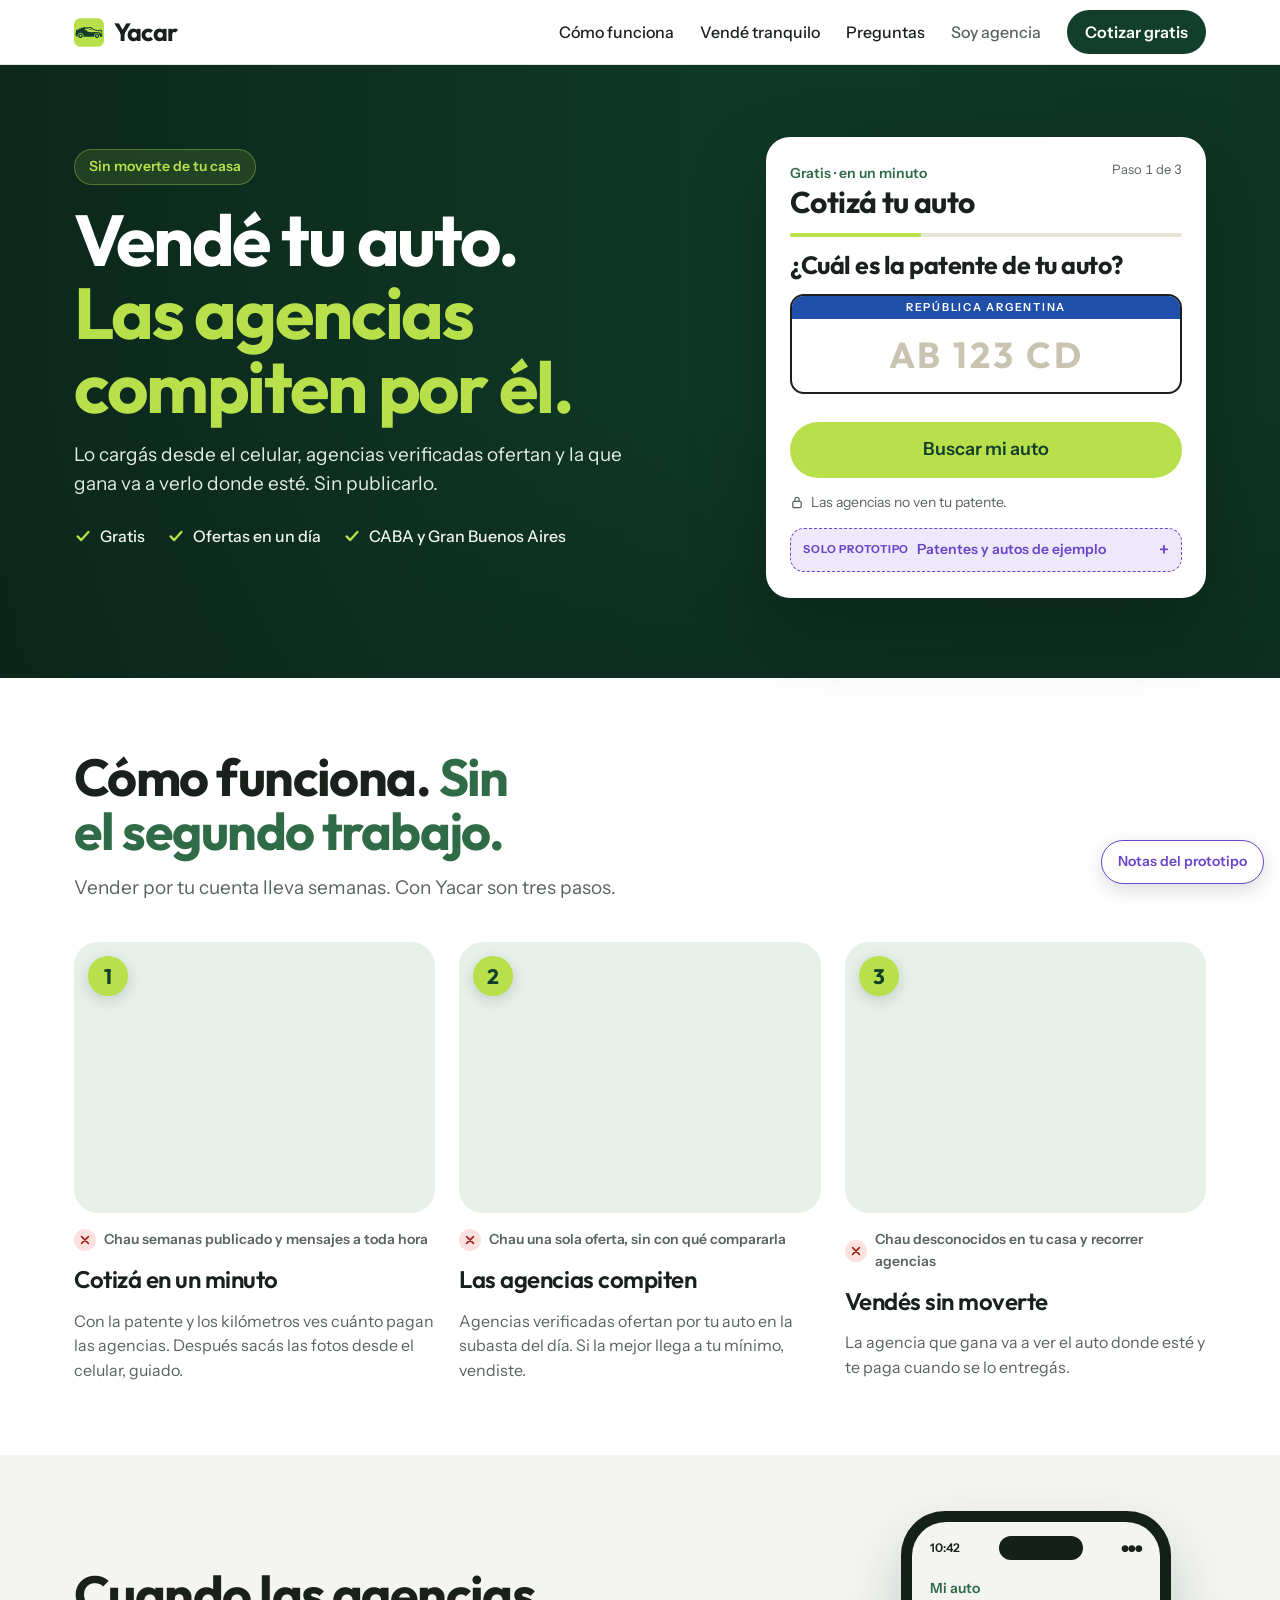
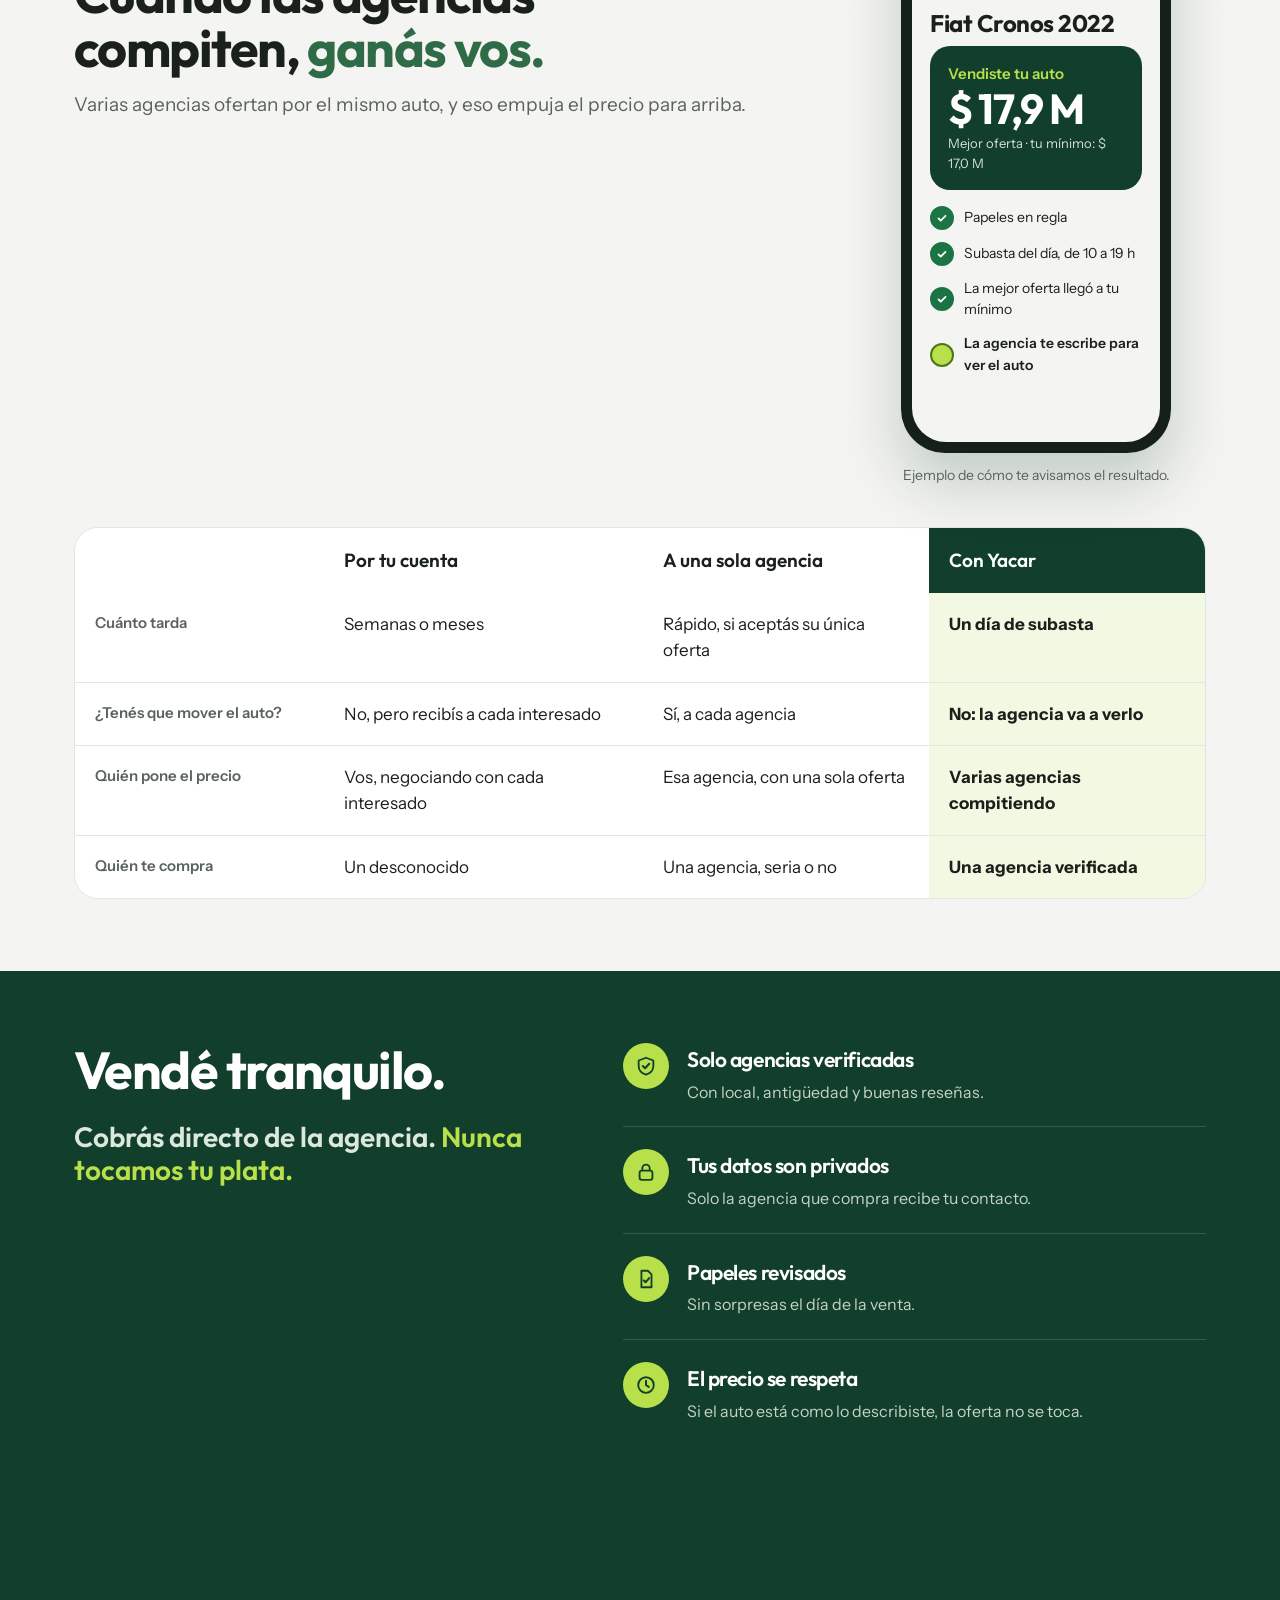
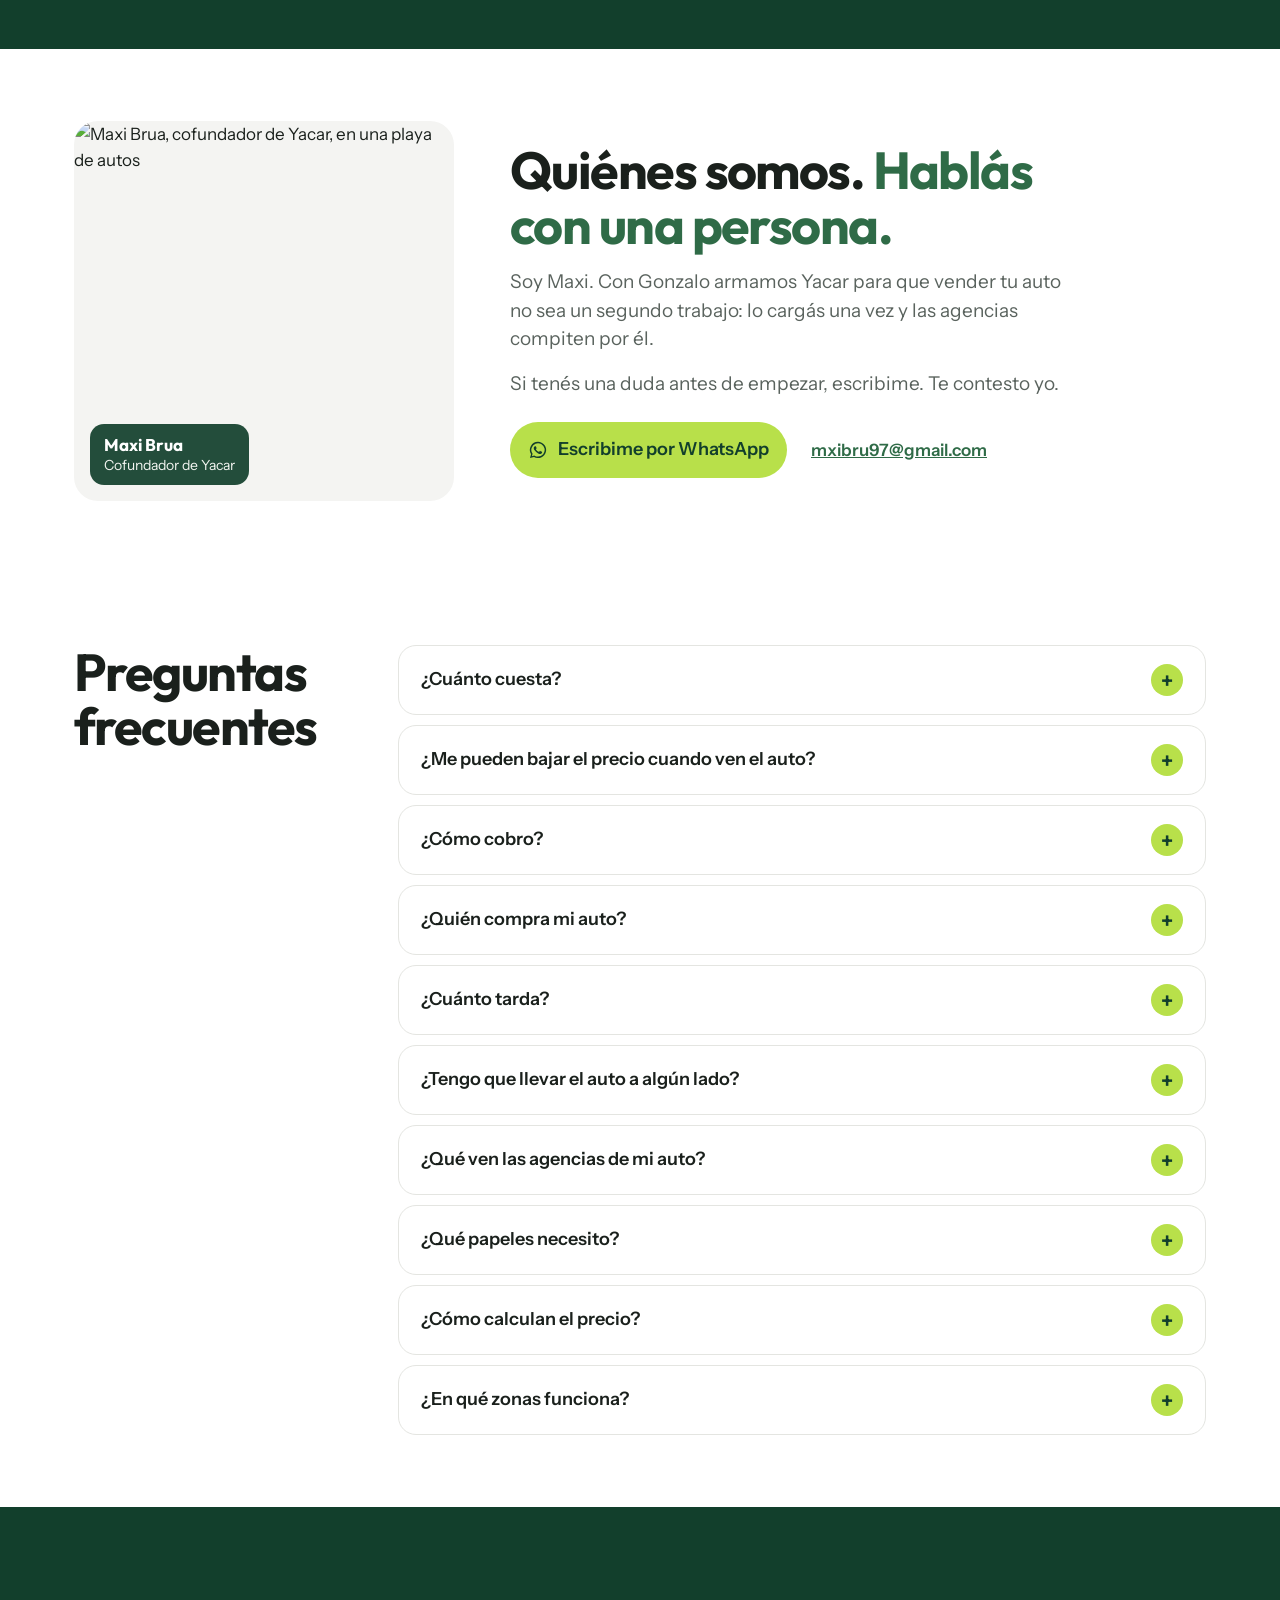
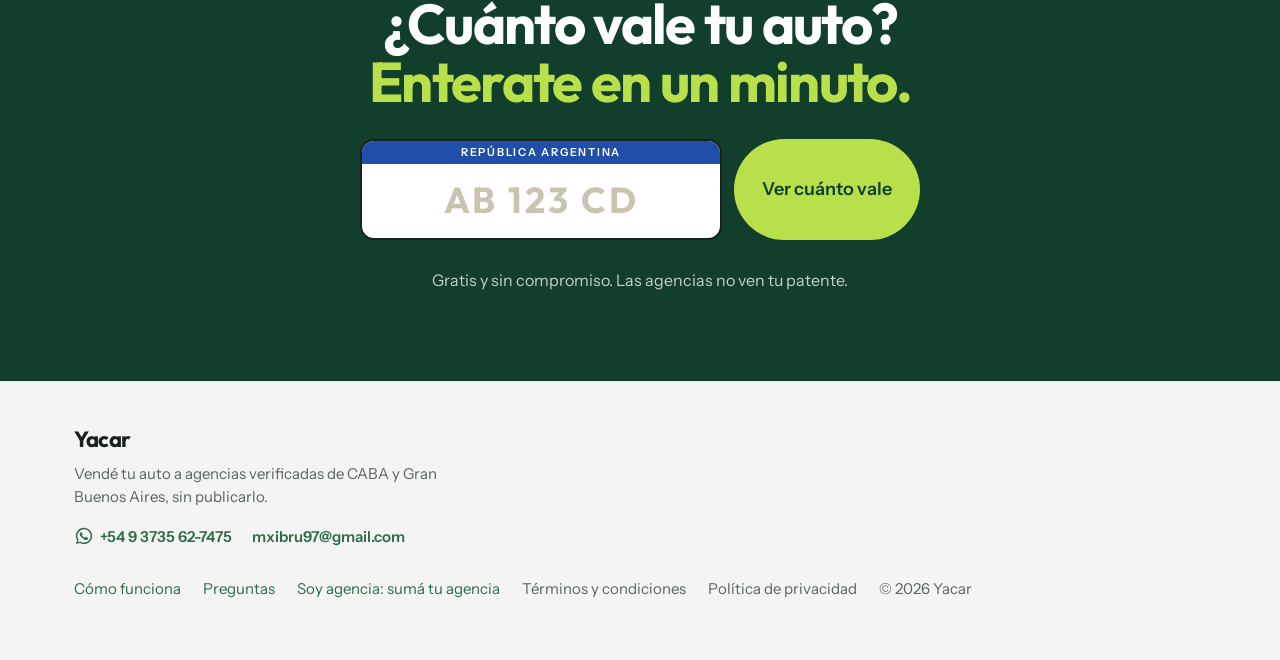
==== commit e39de418: "v2: logo del yacaré, yacaré en la carga, menos espacio y cotizador más corto Co-Authored-By: Claude " ====
--- a/public/v2/index.html
+++ b/public/v2/index.html
@@ -774,13 +774,32 @@
   body.con-barra .protobtn{bottom:calc(84px + env(safe-area-inset-bottom,0px))}
   body.con-barra .pie .wrap{padding-bottom:110px}
 }
+/* 24/10 (Maxi): sin los dibujitos encima de las fotos de los pasos, menos espacio entre secciones, cotizador más corto */
+.pimg .pil{display:none}
+.sec{padding-block:72px}
+.sec.gris{padding-top:56px}
+.subasta{margin-bottom:40px;gap:24px 48px}
+.celu-marco{width:270px}
+.protopleg{display:block}
+.protopleg summary{cursor:pointer;list-style:none;display:flex;align-items:center;gap:8px;font-size:14px;font-weight:600;color:var(--proto)}
+.protopleg summary::-webkit-details-marker{display:none}
+.protopleg summary::after{content:"+";margin-left:auto;font-size:18px;line-height:1}
+.protopleg[open] summary::after{content:"−"}
+.protolista{display:flex;flex-direction:column;gap:8px;margin-top:10px}
+.autito.yacare{bottom:0}
+@media (max-width:860px){.sec{padding-block:56px}.sec.gris{padding-top:48px}}
+@media (min-width:861px){.subasta{align-items:start}.subasta .intro{padding-top:56px}}
+.autito.yacare{animation-name:manejarYacare}
+@keyframes manejarYacare{from{left:0}to{left:calc(100% - 64px)}}
+.protopleg summary .tag{white-space:nowrap}
 </style>
+<link rel="icon" href="data:image/svg+xml,%3Csvg width='30' height='29' viewBox='0 0 100 95.6' xmlns='http://www.w3.org/2000/svg'%3E%3Crect width='100' height='95.6' rx='22' fill='%23B8E04A'/%3E%3Cpath fill='%23123F2C' fill-rule='evenodd' d='M75.7 51.3 L72.9 52.4 L70.6 54.7 L69.5 57.6 L69.5 60.7 L70.6 63.1 L73.0 65.3 L75.8 66.3 L78.3 66.3 L80.9 65.2 L83.0 63.2 L84.2 60.6 L84.3 57.5 L83.3 54.8 L81.0 52.4 L78.6 51.4Z M76.6 55.6 L77.7 55.7 L78.9 56.3 L79.6 57.1 L80.1 58.6 L79.6 60.5 L78.4 61.6 L77.1 62.0 L76.0 61.9 L74.9 61.3 L73.7 59.4 L73.7 58.1 L74.2 57.0 L75.5 55.9Z M21.2 51.2 L17.9 52.3 L16.0 53.9 L14.4 56.8 L14.2 59.4 L14.7 61.6 L16.6 64.4 L19.9 66.2 L22.7 66.4 L25.8 65.3 L27.5 63.9 L29.0 61.0 L29.2 57.8 L28.3 55.0 L26.4 52.8 L23.8 51.5Z M21.2 55.6 L22.6 55.6 L23.5 56.0 L24.5 57.0 L25.0 58.2 L25.0 59.4 L24.4 60.7 L23.5 61.6 L22.4 62.0 L20.0 61.5 L18.9 60.3 L18.6 59.2 L19.2 56.9 L20.1 56.0Z M86.9 42.6 L86.8 43.2 L87.2 43.8 L88.4 44.5 L89.4 44.3 L89.4 43.4 L88.7 42.5 L87.6 42.2Z M50.2 38.5 L50.7 39.5 L51.3 39.5 L53.6 38.2 L54.4 38.2 L56.3 39.2 L56.9 39.2 L57.4 38.7 L57.4 38.0 L55.9 35.9 L54.7 35.4 L53.2 35.4 L51.9 36.0 L50.9 37.0Z M6.3 39.6 L6.8 43.9 L5.2 52.4 L5.3 55.9 L6.3 58.3 L7.8 59.9 L11.5 61.7 L12.2 61.4 L12.0 58.1 L12.3 56.4 L14.0 52.9 L16.9 50.3 L19.1 49.3 L21.2 48.9 L23.1 49.0 L25.2 49.6 L26.9 50.5 L28.9 52.3 L30.9 55.6 L31.4 57.6 L31.4 61.3 L32.3 62.0 L66.9 62.0 L67.6 61.0 L67.3 59.5 L67.5 56.6 L68.0 54.9 L69.2 52.8 L71.9 50.4 L74.2 49.4 L76.0 49.1 L78.0 49.1 L80.2 49.6 L82.8 51.0 L84.4 52.5 L86.1 56.0 L86.6 58.5 L86.5 61.4 L86.9 61.8 L93.1 61.9 L94.3 61.4 L95.0 60.3 L94.9 59.1 L93.6 57.1 L93.6 52.6 L93.2 51.6 L92.1 50.8 L85.7 48.0 L81.0 46.7 L76.3 46.2 L69.0 46.2 L59.8 46.8 L51.1 46.5 L46.9 45.3 L43.8 43.4 L42.3 41.6 L43.0 39.6 L42.6 38.8 L40.7 38.7 L37.8 40.6 L36.1 38.3 L35.8 36.3 L36.9 35.3 L47.3 34.4 L52.4 32.9 L55.3 32.8 L57.5 33.8 L62.1 39.0 L63.6 39.8 L81.4 43.6 L83.4 43.6 L86.7 41.4 L88.3 41.4 L90.3 43.0 L91.3 46.7 L92.2 48.7 L92.7 49.2 L93.5 48.9 L93.7 45.2 L93.4 43.0 L92.3 40.6 L90.6 39.0 L89.1 38.3 L87.1 38.0 L85.4 38.4 L82.6 40.1 L81.2 40.2 L65.6 37.0 L64.5 36.5 L59.4 31.1 L56.2 29.4 L54.3 29.2 L49.1 30.2 L39.2 31.1 L33.7 29.1 L32.7 29.1 L31.9 29.6 L30.9 31.9 L30.2 32.5 L26.2 31.5 L25.0 31.5 L24.3 31.9 L23.3 34.2 L22.8 34.6 L19.9 34.1 L17.7 34.2 L17.1 34.8 L16.5 36.9 L15.1 38.1 L7.0 39.1Z'/%3E%3C/svg%3E">
 </head>
 <body>
 <header class="site">
 <div class="wrap">
 <a href="#cotizar" class="logo" data-home aria-label="Yacar, volver al inicio">
-<svg width="30" height="30" viewBox="0 0 30 30" aria-hidden="true"><rect width="30" height="30" rx="8" fill="#B8E04A"/><path d="M4.5 20.5c2.3-1.5 4.6-1.5 6.9 0s4.6 1.5 6.9 0 4.6-1.5 6.9 0" stroke="#123F2C" stroke-width="2" fill="none" stroke-linecap="round"/><path d="M7.3 18.4a3.8 3.8 0 0 1 7.6 0zM15.1 18.4a3.8 3.8 0 0 1 7.6 0z" fill="#123F2C"/><circle cx="11.5" cy="16.5" r="1.05" fill="#B8E04A"/><circle cx="19.3" cy="16.5" r="1.05" fill="#B8E04A"/></svg>
+<svg width="30" height="29" viewBox="0 0 100 95.6" aria-hidden="true" style="flex:none"><rect width="100" height="95.6" rx="22" fill="#B8E04A"/><path fill="#123F2C" fill-rule="evenodd" d="M75.7 51.3 L72.9 52.4 L70.6 54.7 L69.5 57.6 L69.5 60.7 L70.6 63.1 L73.0 65.3 L75.8 66.3 L78.3 66.3 L80.9 65.2 L83.0 63.2 L84.2 60.6 L84.3 57.5 L83.3 54.8 L81.0 52.4 L78.6 51.4Z M76.6 55.6 L77.7 55.7 L78.9 56.3 L79.6 57.1 L80.1 58.6 L79.6 60.5 L78.4 61.6 L77.1 62.0 L76.0 61.9 L74.9 61.3 L73.7 59.4 L73.7 58.1 L74.2 57.0 L75.5 55.9Z M21.2 51.2 L17.9 52.3 L16.0 53.9 L14.4 56.8 L14.2 59.4 L14.7 61.6 L16.6 64.4 L19.9 66.2 L22.7 66.4 L25.8 65.3 L27.5 63.9 L29.0 61.0 L29.2 57.8 L28.3 55.0 L26.4 52.8 L23.8 51.5Z M21.2 55.6 L22.6 55.6 L23.5 56.0 L24.5 57.0 L25.0 58.2 L25.0 59.4 L24.4 60.7 L23.5 61.6 L22.4 62.0 L20.0 61.5 L18.9 60.3 L18.6 59.2 L19.2 56.9 L20.1 56.0Z M86.9 42.6 L86.8 43.2 L87.2 43.8 L88.4 44.5 L89.4 44.3 L89.4 43.4 L88.7 42.5 L87.6 42.2Z M50.2 38.5 L50.7 39.5 L51.3 39.5 L53.6 38.2 L54.4 38.2 L56.3 39.2 L56.9 39.2 L57.4 38.7 L57.4 38.0 L55.9 35.9 L54.7 35.4 L53.2 35.4 L51.9 36.0 L50.9 37.0Z M6.3 39.6 L6.8 43.9 L5.2 52.4 L5.3 55.9 L6.3 58.3 L7.8 59.9 L11.5 61.7 L12.2 61.4 L12.0 58.1 L12.3 56.4 L14.0 52.9 L16.9 50.3 L19.1 49.3 L21.2 48.9 L23.1 49.0 L25.2 49.6 L26.9 50.5 L28.9 52.3 L30.9 55.6 L31.4 57.6 L31.4 61.3 L32.3 62.0 L66.9 62.0 L67.6 61.0 L67.3 59.5 L67.5 56.6 L68.0 54.9 L69.2 52.8 L71.9 50.4 L74.2 49.4 L76.0 49.1 L78.0 49.1 L80.2 49.6 L82.8 51.0 L84.4 52.5 L86.1 56.0 L86.6 58.5 L86.5 61.4 L86.9 61.8 L93.1 61.9 L94.3 61.4 L95.0 60.3 L94.9 59.1 L93.6 57.1 L93.6 52.6 L93.2 51.6 L92.1 50.8 L85.7 48.0 L81.0 46.7 L76.3 46.2 L69.0 46.2 L59.8 46.8 L51.1 46.5 L46.9 45.3 L43.8 43.4 L42.3 41.6 L43.0 39.6 L42.6 38.8 L40.7 38.7 L37.8 40.6 L36.1 38.3 L35.8 36.3 L36.9 35.3 L47.3 34.4 L52.4 32.9 L55.3 32.8 L57.5 33.8 L62.1 39.0 L63.6 39.8 L81.4 43.6 L83.4 43.6 L86.7 41.4 L88.3 41.4 L90.3 43.0 L91.3 46.7 L92.2 48.7 L92.7 49.2 L93.5 48.9 L93.7 45.2 L93.4 43.0 L92.3 40.6 L90.6 39.0 L89.1 38.3 L87.1 38.0 L85.4 38.4 L82.6 40.1 L81.2 40.2 L65.6 37.0 L64.5 36.5 L59.4 31.1 L56.2 29.4 L54.3 29.2 L49.1 30.2 L39.2 31.1 L33.7 29.1 L32.7 29.1 L31.9 29.6 L30.9 31.9 L30.2 32.5 L26.2 31.5 L25.0 31.5 L24.3 31.9 L23.3 34.2 L22.8 34.6 L19.9 34.1 L17.7 34.2 L17.1 34.8 L16.5 36.9 L15.1 38.1 L7.0 39.1Z"/></svg>
 Yacar
 </a>
 <nav id="nav" aria-label="Secciones">
@@ -1844,7 +1863,7 @@
     <div class="miniprog" aria-hidden="true"><i style="width:${n/orden.length*100}%"></i></div>
     ${partes.length && sp!=='patente' && sp!=='confirmar' ? `<div class="elegido"><span>${esc(partes.join(' · '))}</span><button class="btn link" type="button" data-patras>Cambiar</button></div>` : ''}
     <div class="qcard${S.anim ? ' entra-'+S.anim : ''}">${nota}${cuerpo}</div>
-    <div class="proto"><span class="tag">Solo prototipo</span>${proto}<button type="button" data-ejemplo="cotizar">Completar con un auto de ejemplo y ver el precio</button></div></div>`;
+    <details class="proto protopleg"><summary><span class="tag">Solo prototipo</span> Patentes y autos de ejemplo</summary><div class="protolista">${proto}<button type="button" data-ejemplo="cotizar">Completar con un auto de ejemplo y ver el precio</button></div></details></div>`;
 };
 
 // D-48 (16/10): con cada precio, el equivalente en dólares y el MEP usado (día hábil anterior). El pago sigue siendo en pesos.
@@ -2515,7 +2534,7 @@
 function cargandoHTML(){
   const t = CARGA_TXT[S.paso], dur = DURACION(S.paso);
   return `<div class="screen cargando" role="status" aria-live="polite">
-    <div class="ruta" aria-hidden="true"><svg class="autito" width="46" height="30" viewBox="0 0 46 30"><path d="M4 21h38M8 21l4-10c1-3 3-4 6-4h10c3 0 5 1 6 4l4 10" stroke="#123F2C" stroke-width="2.6" fill="#B8E04A" stroke-linejoin="round"></path><circle cx="13" cy="23" r="4" fill="#123F2C"></circle><circle cx="33" cy="23" r="4" fill="#123F2C"></circle></svg></div>
+    <div class="ruta" aria-hidden="true"><svg class="autito yacare" width="64" height="28" viewBox="4 28 92 40"><path fill="#123F2C" fill-rule="evenodd" d="M75.7 51.3 L72.9 52.4 L70.6 54.7 L69.5 57.6 L69.5 60.7 L70.6 63.1 L73.0 65.3 L75.8 66.3 L78.3 66.3 L80.9 65.2 L83.0 63.2 L84.2 60.6 L84.3 57.5 L83.3 54.8 L81.0 52.4 L78.6 51.4Z M76.6 55.6 L77.7 55.7 L78.9 56.3 L79.6 57.1 L80.1 58.6 L79.6 60.5 L78.4 61.6 L77.1 62.0 L76.0 61.9 L74.9 61.3 L73.7 59.4 L73.7 58.1 L74.2 57.0 L75.5 55.9Z M21.2 51.2 L17.9 52.3 L16.0 53.9 L14.4 56.8 L14.2 59.4 L14.7 61.6 L16.6 64.4 L19.9 66.2 L22.7 66.4 L25.8 65.3 L27.5 63.9 L29.0 61.0 L29.2 57.8 L28.3 55.0 L26.4 52.8 L23.8 51.5Z M21.2 55.6 L22.6 55.6 L23.5 56.0 L24.5 57.0 L25.0 58.2 L25.0 59.4 L24.4 60.7 L23.5 61.6 L22.4 62.0 L20.0 61.5 L18.9 60.3 L18.6 59.2 L19.2 56.9 L20.1 56.0Z M86.9 42.6 L86.8 43.2 L87.2 43.8 L88.4 44.5 L89.4 44.3 L89.4 43.4 L88.7 42.5 L87.6 42.2Z M50.2 38.5 L50.7 39.5 L51.3 39.5 L53.6 38.2 L54.4 38.2 L56.3 39.2 L56.9 39.2 L57.4 38.7 L57.4 38.0 L55.9 35.9 L54.7 35.4 L53.2 35.4 L51.9 36.0 L50.9 37.0Z M6.3 39.6 L6.8 43.9 L5.2 52.4 L5.3 55.9 L6.3 58.3 L7.8 59.9 L11.5 61.7 L12.2 61.4 L12.0 58.1 L12.3 56.4 L14.0 52.9 L16.9 50.3 L19.1 49.3 L21.2 48.9 L23.1 49.0 L25.2 49.6 L26.9 50.5 L28.9 52.3 L30.9 55.6 L31.4 57.6 L31.4 61.3 L32.3 62.0 L66.9 62.0 L67.6 61.0 L67.3 59.5 L67.5 56.6 L68.0 54.9 L69.2 52.8 L71.9 50.4 L74.2 49.4 L76.0 49.1 L78.0 49.1 L80.2 49.6 L82.8 51.0 L84.4 52.5 L86.1 56.0 L86.6 58.5 L86.5 61.4 L86.9 61.8 L93.1 61.9 L94.3 61.4 L95.0 60.3 L94.9 59.1 L93.6 57.1 L93.6 52.6 L93.2 51.6 L92.1 50.8 L85.7 48.0 L81.0 46.7 L76.3 46.2 L69.0 46.2 L59.8 46.8 L51.1 46.5 L46.9 45.3 L43.8 43.4 L42.3 41.6 L43.0 39.6 L42.6 38.8 L40.7 38.7 L37.8 40.6 L36.1 38.3 L35.8 36.3 L36.9 35.3 L47.3 34.4 L52.4 32.9 L55.3 32.8 L57.5 33.8 L62.1 39.0 L63.6 39.8 L81.4 43.6 L83.4 43.6 L86.7 41.4 L88.3 41.4 L90.3 43.0 L91.3 46.7 L92.2 48.7 L92.7 49.2 L93.5 48.9 L93.7 45.2 L93.4 43.0 L92.3 40.6 L90.6 39.0 L89.1 38.3 L87.1 38.0 L85.4 38.4 L82.6 40.1 L81.2 40.2 L65.6 37.0 L64.5 36.5 L59.4 31.1 L56.2 29.4 L54.3 29.2 L49.1 30.2 L39.2 31.1 L33.7 29.1 L32.7 29.1 L31.9 29.6 L30.9 31.9 L30.2 32.5 L26.2 31.5 L25.0 31.5 L24.3 31.9 L23.3 34.2 L22.8 34.6 L19.9 34.1 L17.7 34.2 L17.1 34.8 L16.5 36.9 L15.1 38.1 L7.0 39.1Z"/></svg></div>
     <h2>${S.paso==='precio' ? 'Calculando tu precio sugerido' : S.paso==='rango2' ? 'Afinando tu precio' : 'Calculando tu precio'}</h2>
     <ul class="pasoscarga">${t.map((x,i)=>`<li style="animation-delay:${(0.2+i*dur*0.28).toFixed(2)}s">${x}</li>`).join('')}</ul>
     <div class="barracarga" aria-hidden="true"><i style="animation-duration:${dur}s"></i></div>${S.mktEsperando ? '<p class="fine" style="margin-top:14px">Estamos comparando con autos como el tuyo publicados hoy. Puede tardar unos segundos más.</p>' : ''}</div>`;
@@ -4167,6 +4186,10 @@
 /* v2 (24/10/2026): botón de WhatsApp en el hero y el cierre */
 .btn.wa{gap:8px}
 .lema a{color:inherit}
+/* 24/10 (Maxi): sin los dibujitos encima de las fotos de los pasos y menos espacio entre secciones */
+.pimg .pil{display:none}
+.sec{padding-block:64px}
+@media (max-width:860px){.sec{padding-block:48px}}
 </style>
 
 <div id="wrapAg">
@@ -4448,7 +4471,7 @@
  #agencias/estado, #agencias/perfil, #agencias/preferencias, #agencias/terminos|reglas|privacidad.
  Plan y decisiones: app/agencias/PLAN_LANDING_AGENCIAS.md. Lo violeta ("Solo prototipo") está simulado. */
 (()=>{
-const LOGO=`<svg width="30" height="30" viewBox="0 0 30 30" aria-hidden="true" style="flex:none"><rect width="30" height="30" rx="8" fill="#B8E04A"/><path d="M4.5 20.5c2.3-1.5 4.6-1.5 6.9 0s4.6 1.5 6.9 0 4.6-1.5 6.9 0" stroke="#123F2C" stroke-width="2" fill="none" stroke-linecap="round"/><path d="M7.3 18.4a3.8 3.8 0 0 1 7.6 0zM15.1 18.4a3.8 3.8 0 0 1 7.6 0z" fill="#123F2C"/><circle cx="11.5" cy="16.5" r="1.05" fill="#B8E04A"/><circle cx="19.3" cy="16.5" r="1.05" fill="#B8E04A"/></svg>`;
+const LOGO=`<svg width="30" height="29" viewBox="0 0 100 95.6" aria-hidden="true" style="flex:none"><rect width="100" height="95.6" rx="22" fill="#B8E04A"/><path fill="#123F2C" fill-rule="evenodd" d="M75.7 51.3 L72.9 52.4 L70.6 54.7 L69.5 57.6 L69.5 60.7 L70.6 63.1 L73.0 65.3 L75.8 66.3 L78.3 66.3 L80.9 65.2 L83.0 63.2 L84.2 60.6 L84.3 57.5 L83.3 54.8 L81.0 52.4 L78.6 51.4Z M76.6 55.6 L77.7 55.7 L78.9 56.3 L79.6 57.1 L80.1 58.6 L79.6 60.5 L78.4 61.6 L77.1 62.0 L76.0 61.9 L74.9 61.3 L73.7 59.4 L73.7 58.1 L74.2 57.0 L75.5 55.9Z M21.2 51.2 L17.9 52.3 L16.0 53.9 L14.4 56.8 L14.2 59.4 L14.7 61.6 L16.6 64.4 L19.9 66.2 L22.7 66.4 L25.8 65.3 L27.5 63.9 L29.0 61.0 L29.2 57.8 L28.3 55.0 L26.4 52.8 L23.8 51.5Z M21.2 55.6 L22.6 55.6 L23.5 56.0 L24.5 57.0 L25.0 58.2 L25.0 59.4 L24.4 60.7 L23.5 61.6 L22.4 62.0 L20.0 61.5 L18.9 60.3 L18.6 59.2 L19.2 56.9 L20.1 56.0Z M86.9 42.6 L86.8 43.2 L87.2 43.8 L88.4 44.5 L89.4 44.3 L89.4 43.4 L88.7 42.5 L87.6 42.2Z M50.2 38.5 L50.7 39.5 L51.3 39.5 L53.6 38.2 L54.4 38.2 L56.3 39.2 L56.9 39.2 L57.4 38.7 L57.4 38.0 L55.9 35.9 L54.7 35.4 L53.2 35.4 L51.9 36.0 L50.9 37.0Z M6.3 39.6 L6.8 43.9 L5.2 52.4 L5.3 55.9 L6.3 58.3 L7.8 59.9 L11.5 61.7 L12.2 61.4 L12.0 58.1 L12.3 56.4 L14.0 52.9 L16.9 50.3 L19.1 49.3 L21.2 48.9 L23.1 49.0 L25.2 49.6 L26.9 50.5 L28.9 52.3 L30.9 55.6 L31.4 57.6 L31.4 61.3 L32.3 62.0 L66.9 62.0 L67.6 61.0 L67.3 59.5 L67.5 56.6 L68.0 54.9 L69.2 52.8 L71.9 50.4 L74.2 49.4 L76.0 49.1 L78.0 49.1 L80.2 49.6 L82.8 51.0 L84.4 52.5 L86.1 56.0 L86.6 58.5 L86.5 61.4 L86.9 61.8 L93.1 61.9 L94.3 61.4 L95.0 60.3 L94.9 59.1 L93.6 57.1 L93.6 52.6 L93.2 51.6 L92.1 50.8 L85.7 48.0 L81.0 46.7 L76.3 46.2 L69.0 46.2 L59.8 46.8 L51.1 46.5 L46.9 45.3 L43.8 43.4 L42.3 41.6 L43.0 39.6 L42.6 38.8 L40.7 38.7 L37.8 40.6 L36.1 38.3 L35.8 36.3 L36.9 35.3 L47.3 34.4 L52.4 32.9 L55.3 32.8 L57.5 33.8 L62.1 39.0 L63.6 39.8 L81.4 43.6 L83.4 43.6 L86.7 41.4 L88.3 41.4 L90.3 43.0 L91.3 46.7 L92.2 48.7 L92.7 49.2 L93.5 48.9 L93.7 45.2 L93.4 43.0 L92.3 40.6 L90.6 39.0 L89.1 38.3 L87.1 38.0 L85.4 38.4 L82.6 40.1 L81.2 40.2 L65.6 37.0 L64.5 36.5 L59.4 31.1 L56.2 29.4 L54.3 29.2 L49.1 30.2 L39.2 31.1 L33.7 29.1 L32.7 29.1 L31.9 29.6 L30.9 31.9 L30.2 32.5 L26.2 31.5 L25.0 31.5 L24.3 31.9 L23.3 34.2 L22.8 34.6 L19.9 34.1 L17.7 34.2 L17.1 34.8 L16.5 36.9 L15.1 38.1 L7.0 39.1Z"/></svg>`;
 const TICK=`<svg width="18" height="18" viewBox="0 0 20 20" aria-hidden="true"><circle cx="10" cy="10" r="10" fill="#B8E04A"/><path d="M6 10.3l2.6 2.6L14.2 7" stroke="#123F2C" stroke-width="2.2" fill="none" stroke-linecap="round" stroke-linejoin="round"/></svg>`;
 const TICKBIG=`<svg width="34" height="34" viewBox="0 0 24 24" aria-hidden="true" style="flex:none"><circle cx="12" cy="12" r="12" fill="#B8E04A"/><path d="M7 12.4l3.2 3.2L17 8.8" stroke="#123F2C" stroke-width="2.4" fill="none" stroke-linecap="round" stroke-linejoin="round"/></svg>`;
 
@@ -4641,6 +4664,7 @@
 ];
 const dias=n=>n+(n===1?" día":" días");
 function heroLots(sinFoto){
+ if(!window.YacarSubasta&&!heroLots.espera){ heroLots.espera=1; setTimeout(renderLanding,0); }   // v2: la subasta (subasta.js) carga después; se repinta con sus autos
  // 19/10: los mismos autos y el mismo reloj que el portal (subasta.js), sin mínimo ni cantidad de ofertas.
  const b=ZBY[S.base||DEMO_BASE], P2=window.YacarSubasta;
  const autos=P2?P2.autos().slice(0,3):CARS.slice(0,3).map(c=>({t:c.t,a:c.a,km:c.km,zl:c.zl,z:c.z,src:fotoDe(c.foto)}));
